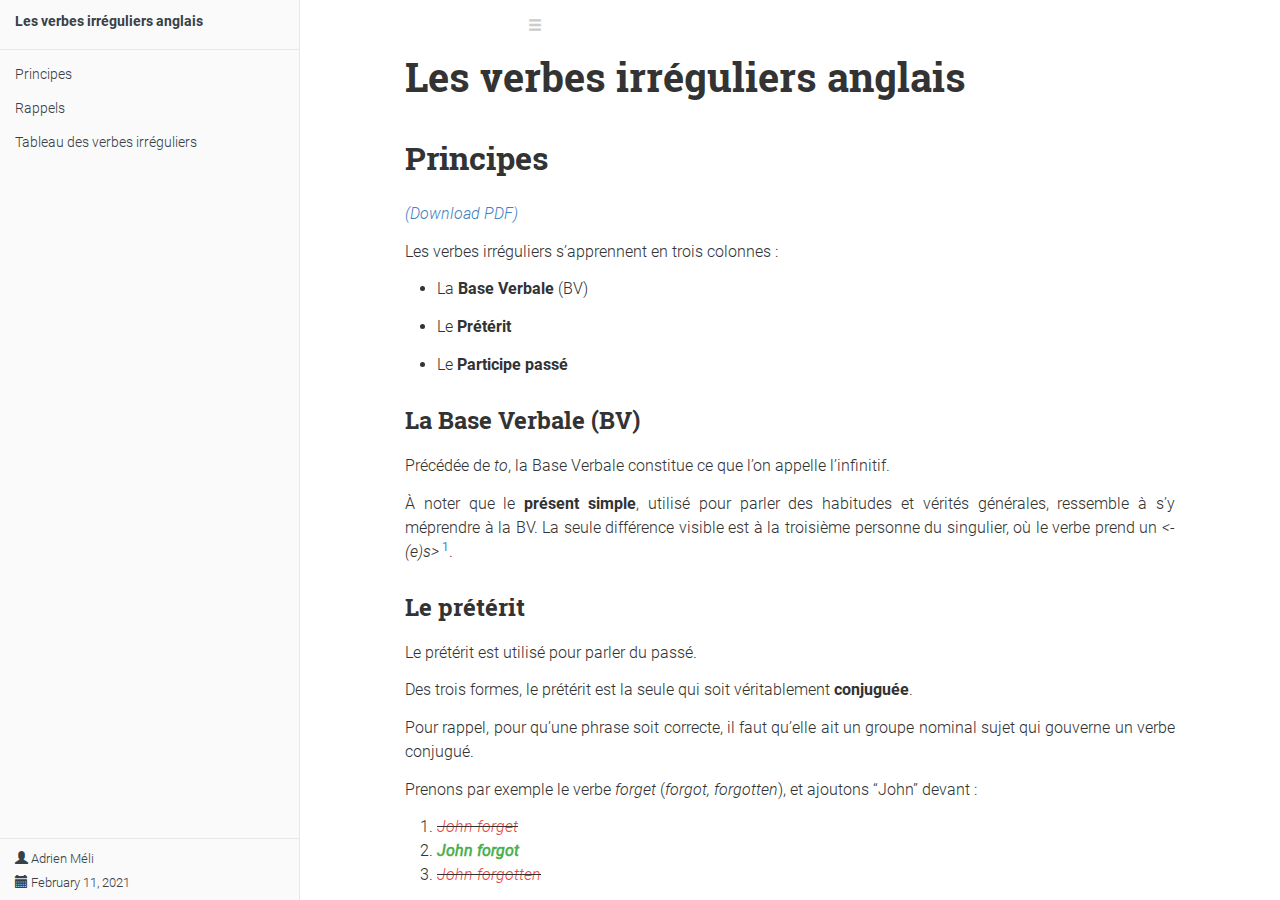
==== index.html @ ade42289 "Automatic back up" ====
<!DOCTYPE html>
<html xmlns="http://www.w3.org/1999/xhtml">
  <head>
    <meta charset="utf-8">
    <meta http-equiv="Content-Type" content="text/html; charset=utf-8" />
    <meta name="generator" content="pandoc" />

        <meta name="author" content="Adrien Méli" />
    
        <meta name="date" content="2021-02-11" />
    
    <title>Les verbes irréguliers anglais</title>

        <script src="[data-uri]"></script>
        <script src="[data-uri]"></script>
        <meta name="viewport" content="width=device-width, initial-scale=1" />
        <link href="data:text/css,html%7Bfont%2Dfamily%3Asans%2Dserif%3B%2Dwebkit%2Dtext%2Dsize%2Dadjust%3A100%25%3B%2Dms%2Dtext%2Dsize%2Dadjust%3A100%25%7Dbody%7Bmargin%3A0%7Darticle%2Caside%2Cdetails%2Cfigcaption%2Cfigure%2Cfooter%2Cheader%2Chgroup%2Cmain%2Cmenu%2Cnav%2Csection%2Csummary%7Bdisplay%3Ablock%7Daudio%2Ccanvas%2Cprogress%2Cvideo%7Bdisplay%3Ainline%2Dblock%3Bvertical%2Dalign%3Abaseline%7Daudio%3Anot%28%5Bcontrols%5D%29%7Bdisplay%3Anone%3Bheight%3A0%7D%5Bhidden%5D%2Ctemplate%7Bdisplay%3Anone%7Da%7Bbackground%2Dcolor%3Atransparent%7Da%3Aactive%2Ca%3Ahover%7Boutline%3A0%7Dabbr%5Btitle%5D%7Bborder%2Dbottom%3A1px%20dotted%7Db%2Cstrong%7Bfont%2Dweight%3A700%7Ddfn%7Bfont%2Dstyle%3Aitalic%7Dh1%7Bmargin%3A%2E67em%200%3Bfont%2Dsize%3A2em%7Dmark%7Bcolor%3A%23000%3Bbackground%3A%23ff0%7Dsmall%7Bfont%2Dsize%3A80%25%7Dsub%2Csup%7Bposition%3Arelative%3Bfont%2Dsize%3A75%25%3Bline%2Dheight%3A0%3Bvertical%2Dalign%3Abaseline%7Dsup%7Btop%3A%2D%2E5em%7Dsub%7Bbottom%3A%2D%2E25em%7Dimg%7Bborder%3A0%7Dsvg%3Anot%28%3Aroot%29%7Boverflow%3Ahidden%7Dfigure%7Bmargin%3A1em%2040px%7Dhr%7Bheight%3A0%3B%2Dwebkit%2Dbox%2Dsizing%3Acontent%2Dbox%3B%2Dmoz%2Dbox%2Dsizing%3Acontent%2Dbox%3Bbox%2Dsizing%3Acontent%2Dbox%7Dpre%7Boverflow%3Aauto%7Dcode%2Ckbd%2Cpre%2Csamp%7Bfont%2Dfamily%3Amonospace%2Cmonospace%3Bfont%2Dsize%3A1em%7Dbutton%2Cinput%2Coptgroup%2Cselect%2Ctextarea%7Bmargin%3A0%3Bfont%3Ainherit%3Bcolor%3Ainherit%7Dbutton%7Boverflow%3Avisible%7Dbutton%2Cselect%7Btext%2Dtransform%3Anone%7Dbutton%2Chtml%20input%5Btype%3Dbutton%5D%2Cinput%5Btype%3Dreset%5D%2Cinput%5Btype%3Dsubmit%5D%7B%2Dwebkit%2Dappearance%3Abutton%3Bcursor%3Apointer%7Dbutton%5Bdisabled%5D%2Chtml%20input%5Bdisabled%5D%7Bcursor%3Adefault%7Dbutton%3A%3A%2Dmoz%2Dfocus%2Dinner%2Cinput%3A%3A%2Dmoz%2Dfocus%2Dinner%7Bpadding%3A0%3Bborder%3A0%7Dinput%7Bline%2Dheight%3Anormal%7Dinput%5Btype%3Dcheckbox%5D%2Cinput%5Btype%3Dradio%5D%7B%2Dwebkit%2Dbox%2Dsizing%3Aborder%2Dbox%3B%2Dmoz%2Dbox%2Dsizing%3Aborder%2Dbox%3Bbox%2Dsizing%3Aborder%2Dbox%3Bpadding%3A0%7Dinput%5Btype%3Dnumber%5D%3A%3A%2Dwebkit%2Dinner%2Dspin%2Dbutton%2Cinput%5Btype%3Dnumber%5D%3A%3A%2Dwebkit%2Douter%2Dspin%2Dbutton%7Bheight%3Aauto%7Dinput%5Btype%3Dsearch%5D%7B%2Dwebkit%2Dbox%2Dsizing%3Acontent%2Dbox%3B%2Dmoz%2Dbox%2Dsizing%3Acontent%2Dbox%3Bbox%2Dsizing%3Acontent%2Dbox%3B%2Dwebkit%2Dappearance%3Atextfield%7Dinput%5Btype%3Dsearch%5D%3A%3A%2Dwebkit%2Dsearch%2Dcancel%2Dbutton%2Cinput%5Btype%3Dsearch%5D%3A%3A%2Dwebkit%2Dsearch%2Ddecoration%7B%2Dwebkit%2Dappearance%3Anone%7Dfieldset%7Bpadding%3A%2E35em%20%2E625em%20%2E75em%3Bmargin%3A0%202px%3Bborder%3A1px%20solid%20silver%7Dlegend%7Bpadding%3A0%3Bborder%3A0%7Dtextarea%7Boverflow%3Aauto%7Doptgroup%7Bfont%2Dweight%3A700%7Dtable%7Bborder%2Dspacing%3A0%3Bborder%2Dcollapse%3Acollapse%7Dtd%2Cth%7Bpadding%3A0%7D%40media%20print%7B%2A%2C%3Aafter%2C%3Abefore%7Bcolor%3A%23000%21important%3Btext%2Dshadow%3Anone%21important%3Bbackground%3A0%200%21important%3B%2Dwebkit%2Dbox%2Dshadow%3Anone%21important%3Bbox%2Dshadow%3Anone%21important%7Da%2Ca%3Avisited%7Btext%2Ddecoration%3Aunderline%7Da%5Bhref%5D%3Aafter%7Bcontent%3A%22%20%28%22%20attr%28href%29%20%22%29%22%7Dabbr%5Btitle%5D%3Aafter%7Bcontent%3A%22%20%28%22%20attr%28title%29%20%22%29%22%7Da%5Bhref%5E%3D%22javascript%3A%22%5D%3Aafter%2Ca%5Bhref%5E%3D%22%23%22%5D%3Aafter%7Bcontent%3A%22%22%7Dblockquote%2Cpre%7Bborder%3A1px%20solid%20%23999%3Bpage%2Dbreak%2Dinside%3Aavoid%7Dthead%7Bdisplay%3Atable%2Dheader%2Dgroup%7Dimg%2Ctr%7Bpage%2Dbreak%2Dinside%3Aavoid%7Dimg%7Bmax%2Dwidth%3A100%25%21important%7Dh2%2Ch3%2Cp%7Borphans%3A3%3Bwidows%3A3%7Dh2%2Ch3%7Bpage%2Dbreak%2Dafter%3Aavoid%7D%2Enavbar%7Bdisplay%3Anone%7D%2Ebtn%3E%2Ecaret%2C%2Edropup%3E%2Ebtn%3E%2Ecaret%7Bborder%2Dtop%2Dcolor%3A%23000%21important%7D%2Elabel%7Bborder%3A1px%20solid%20%23000%7D%2Etable%7Bborder%2Dcollapse%3Acollapse%21important%7D%2Etable%20td%2C%2Etable%20th%7Bbackground%2Dcolor%3A%23fff%21important%7D%2Etable%2Dbordered%20td%2C%2Etable%2Dbordered%20th%7Bborder%3A1px%20solid%20%23ddd%21important%7D%7D%40font%2Dface%7Bfont%2Dfamily%3A%27Glyphicons%20Halflings%27%3Bsrc%3Aurl%28data%3Aapplication%2Fvnd%2Ems%2Dfontobject%3Bbase64%2Cn04AAEFNAAACAAIABAAAAAAABQAAAAAAAAABAJABAAAEAExQAAAAAAAAAAIAAAAAAAAAAAEAAAAAAAAAJxJ%[base64]%2FSEdmjKHUbyow8ATBE40IvWA3vTu8LiABDQ%2BpexwUMcm1SMnNryctQSiI1K5ZnbOlXKmnVV5YvRe6RnNMFNCOs1KNVpn6yZhCJkRtVRNzEufeIq7HgSrcx4S8h%2Fv4vnrrKc6oCNxmSk2uKlZQHBii6iKFoH0746ThvkO1kJHlxjrkxs%2BLWORaDQBEtiYJIR5IB9Bi1UyL4Rmr0BNigNkMzlKQmnofBHviqVzUxwdMb3NdCn69hy%2BpRYVKGVS%2F1tnsqv4LL7wCCPZZAZPT4aCShHjHJVNuXbmMrY5LeQaGnvAkXlVrJgKRAUdFjrWEah9XebPeQMj7KS7DIBAFt8ycgC5PLGUOHSE3ErGZCiViNLL5ZARfywnCoZaKQCu6NuFX42AEeKtKUGnr%2FCm2Cy8tpFhBPMW5Fxi4Qm4TkDWh4IWFDClhU2hRWosUWqcKLlgyXB%2BlSHaWaHiWlBAR8SeSgSPCQxdVQgzUixWKSTrIQEbU94viDctkvX%2BVSjJuUmV8L4CXShI11esnp0pjWNZIyxKHS4wVQ2ime1P4RnhvGw0aDN1OLAXGERsB7buFpFGGBAre4QEQR0HOIO5oYH305G%2BKspT%2FFupEGGafCCwxSe6ZUa%2B073rXHnNdVXE6eWvibUS27XtRzkH838mYLMBmYysZTM0EM3A1fbpCBYFccN1B%2FEnCYu%2FTgCGmr7bMh8GfYL%2BBfcLvB0gRagC09w9elfldaIy%2FhNCBLRgBgtCC7jAF63wLSMAfbfAlEggYU0bUA7ACCJmTDpEmJtI78w4%2FBO7dN7JR7J7ZvbYaUbaILSQsRBiF3HGk5fEg6p9unwLvn98r%2BvnsV%2B372uf1xBLq4qU%2F45fTuqaAP%2BpssmCCCTF0mhEow8ZXZOS8D7Q85JsxZ%2BAzok7B7O%2Ff6J8AzYBySZQB%2FQHYUSA%2BEeQhEWiS6AIQzgcsDiER4MjgMBAWDV4AgQ3g1eBgIdweCQmCjJEMkJ%2BPKRWyFHHmg1Wi%2F6xzUgA0LREoKJChwnQa9B%2B5RQZRB3IlBlkAnxyQNaANwHMowzlYSMCBgnbpzvqpl0iTJNCQidDI9ZrSYNIRBhHtUa5YHMHxyGEik9hDE0AKj72AbTCaxtHPUaKZdAZSnQTyjGqGLsmBStCejApUhg4uBMU6mATujEl%2BKdDPbI6Ag4vLr%2BhjY6lbjBeoLKnZl0UZgRX8gTySOeynZVz1wOq7e1hFGYIq%2BMhrGxDLak0PrwYzSXtcuyhXEhwOYofiW%2BEcI%2Fjw8P6IY6ed%2BetAbuqKp5QIapT77LnAe505lMuqL79a0ut4rWexzFttsOsLDy7zvtQzcq3U1qabe7tB0wHWVXji%2BzDbo8x8HyIRUbXnwUcklFv51fvTymiV%2BMXLSmGH9d9%2BaXpD5X6lao41anWGig7IwIdnoBY2ht%2FpO9mClLo4NdXHAsefqWUKlXJkbqPOFhMoR4aiA1BXqhRNbB2Xwi%2B7u%2FjpAoOpKJ0UX24EsrzMfHXViakCNcKjBxuQX8BO0ZqjJ3xXzf%2B61t2VXOSgJ8xu65QKgtN6FibPmPYsXbJRHHqbgATcSZxBqGiDiU4NNNsYBsKD0MIP%2FOfKnlk%2FLkaid%[base64]%2FgFtuW0wR4cgd%2BZKesSV7QkNE2kw6AV4hoIuC02LGmTomyf8PiO6CZzOTLTPQ%2BHW06H%2Btx%2BbQ8LmDYg1pTFrp2oJXgkZTyeRJZM0C8aE2LpFrNVDuhARsN543%2FFV6klQ6Tv1OoZGXLv0igKrl%2FCmJxRmX7JJbJ998VSIPQRyDBICzl4JJlYHbdql30NvYcOuZ7a10uWRrgoieOdgIm4rlq6vNOQBuqESLbXG5lzdJGHw2m0sDYmODXbYGTfSTGRKpssTO95fothJCjUGQgEL4yKoGAF%2F0SrpUDNn8CBgBcSDQByAeNkCXp4S4Ro2Xh4OeaGRgR66PVOsU8bc6TR5%[base64]%2F1SgRCJ1dk4UdBT7OoyuNgLs0oCd8RnrEIb6QdMxT2QjD4zMrJkfgx5aDMcA4orsTtKCqWb%2FVeyceqa5OGSmB28YwH4rFbkQaLoUN8OQQYnD3w2eXpI4ScQfbCUZiJ4yMOIKLyyTc7BQ4uXUw6Ee6%2FxM%2B4Y67ngNBknxIPwuppgIhFcwJyr6EIj%2BLzNj%2FmfR2vhhRlx0BILZoAYruF0caWQ7YxO66UmeguDREAFHYuC7HJviRgVO6ruJH59h%2FC%2FPkgSle8xNzZJULLWq9JMDTE2fjGE146a1Us6PZDGYle6ldWRqn%2FpdpgHKNGrGIdkRK%2BKPETT9nKT6kLyDI8xd9A1FgWmXWRAIHwZ37WyZHOVyCadJEmMVz0MadMjDrPho%2BEIochkVC2xgGiwwsQ6DMv2P7UXqT4x7CdcYGId2BJQQa85EQKmCmwcRejQ9Bm4oATENFPkxPXILHpMPUyWTI5rjNOsIlmEeMbcOCEqInpXACYQ9DDxmFo9vcmsDblcMtg4tqBerNngkIKaFJmrQAPnq1dEzsMXcwjcHdfdCibcAxxA%2Bq%2Fj9m3LM%2FO7WJka4tSidVCjsvo2lQ%2F2ewyoYyXwAYyr2PlRoR5MpgVmSUIrM3PQxXPbgjBOaDQFIyFMJvx3Pc5RSYj12ySVF9fwFPQu2e2KWVoL9q3Ayv3IzpGHUdvdPdrNUdicjsTQ2ISy7QU3DrEytIjvbzJnAkmANXjAFERA0MUoPF3%2F5KFmW14bBNOhwircYgMqoDpUMcDtCmBE82QM2YtdjVLB4kBuKho%2FbcwQdeboqfQartuU3CsCf%2BcXkgYAqp%2F0Ee3RorAZt0AvvOCSI4JICIlGlsV0bsSid%2FNIEALAAzb6HAgyWHBps6xAOwkJIGcB82CxRQq4sJf3FzA70A%2BTRqcqjEMETCoez3mkPcpnoALs0ugJY8kQwrC%[base64]%2FWDHA60cYFaI%2FPjpzquUqdaYGcIq%2BmLez3WLFFCtNBN2QJcrlcoELgiPku5R5dSlJFaCEqEZle1AQzAKC%2B1SotMcBNyQUFuRHRF6OlimSBgjZeTBCwLyc6A%2BP%2FoFRchXTz5ADknYJHxzrJ5pGuIKRQISU6WyKTBBjD8WozmVYWIsto1AS5rxzKlvJu4E%2FvwOiKxRtCWsDM%2BeTHUrmwrCK5BIfMzGkD%2B0Fk5LzBs0jMYXktNDblB06LMNJ09U8pzSLmo14MS0OMjcdrZ31pyQqxJJpRImlSvfYAK8inkYU52QY2FPEVsjoWewpwhRp5yAuNpkqhdb7ku9Seefl2D0B8SMTFD90xi4CSOwwZy9IKkpMtI3FmFUg3%2FkFutpQGNc3pCR7gvC4sgwbupDu3DyEN%2BW6YGLNM21jpB49irxy9BSlHrVDlnihGKHwPrbVFtc%2Bh1rVQKZduxIyojccZIIcOCmhEnC7UkY68WXKQgLi2JCDQkQWJRQuk60hZp0D3rtCTINSeY9Ej2kIKYfGxwOs4j9qMM7fYZiipzgcf7TamnehqdhsiMiCawXnz4xAbyCkLAx5EGbo3Ax1u3dUIKnTxIaxwQTHehPl3V491H0%2BbC5zgpGz7Io%2BmjdhKlPJ01EeMpM7UsRJMi1nGjmJg35i6bQBAAxjO%2FENJubU2mg3ONySEoWklCwdABETcs7ck3jgiuU9pcKKpbgn%2B3YlzV1FzIkB6pmEDOSSyDfPPlQskznctFji0kpgZjW5RZe6x9kYT4KJcXg0bNiCyif%2BpZACCyRMmYsfiKmN9tSO65F0R2OO6ytlEhY5Sj6uRKfFxw0ijJaAx%2Fk3QgnAFSq27%2F2i4GEBA%2BUvTJKK%2F9eISNvG46Em5RZfjTYLdeD8kdXHyrwId%2FDQZUaMCY4gGbke2C8vfjgV%2FY9kkRQOJIn%2FxM9INZSpiBnqX0Q9GlQPpPKAyO5y%2BW5NMPSRdBCUlmuxl40ZfMCnf2Cp044uI9WLFtCi4YVxKjuRCOBWIb4XbIsGdbo4qtMQnNOQz4XDSui7W%2FN6l54qOynCqD3DpWQ%2BmpD7C40D8BZEWGJX3tlAaZBMj1yjvDYKwCJBa201u6nBKE5UE%2B7QSEhCwrXfbRZylAaAkplhBWX50dumrElePyNMRYUrC99UmcSSNgImhFhDI4BXjMtiqkgizUGCrZ8iwFxU6fQ8GEHCFdLewwxYWxgScAYMdMLmcZR6b7rZl95eQVDGVoUKcRMM1ixXQtXNkBETZkVVPg8LoSrdetHzkuM7DjZRHP02tCxA1fmkXKF3VzfN1pc1cv%2F8lbTIkkYpqKM9VOhp65ktYk%2BQ46myFWBapDfyWUCnsnI00QTBQmuFjMZTcd0V2NQ768Fhpby04k2IzNR1wKabuGJqYWwSly6ocMFGTeeI%2BejsWDYgEvr66QgqdcIbFYDNgsm0x9UHY6SCd5%2B7tpsLpKdvhahIDyYmEJQCqMqtCF6UlrE5GXRmbu%[base64]%2FiOmsLtHSWNUWEGk9hScMPShasUA1AcHOtRZlqMeQ0OzYS9vQvYUjOLrzP07BUAFikcJNMi7gIxEw4pL1G54TcmmmoAQ5s7TGWErJZ2Io4yQ0ljRYhL8H5e62oDtLF8aDpnIvZ5R3GWJyAugdiiJW9hQAVTsnCBHhwu7rkBlBX6r3b7ejEY0k5GGeyKv66v%2B6dg7mcJTrWHbtMywbedYqCQ0FPwoytmSWsL8WTtChZCKKzEF7vP6De4x2BJkkniMgSdWhbeBSLtJZR9CTHetK1xb34AYIJ37OegYIoPVbXgJ%2FqDQK%2BbfCtxQRVKQu77WzOoM6SGL7MaZwCGJVk46aImai9fmam%2BWpHG%2B0BtQPWUgZ7RIAlPq6lkECUhZQ2gqWkMYKcYMYaIc4gYCDFHYa2d1nzp3%2BJ1eCBay8IYZ0wQRKGAqvCuZ%2FUgbQPyllosq%2BXtfKIZOzmeJqRazpmmoP%2F76YfkjzV2NlXTDSBYB04SVlNQsFTbGPk1t%2FI4Jktu0XSgifO2ozFOiwd%2F0SssJDn0dn4xqk4GDTTKX73%2FwQyBLdqgJ%2BWx6AQaba3BA9CKEzjtQYIfAsiYamapq80LAamYjinlKXUkxdpIDk0puXUEYzSalfRibAeDAKpNiqQ0FTwoxuGYzRnisyTotdVTclis1LHRQCy%2FqqL8oUaQzWRxilq5Mi0IJGtMY02cGLD69vGjkj3p6pGePKI8bkBv5evq8SjjyU04vJR2cQXQwSJyoinDsUJHCQ50jrFTT7yRdbdYQMB3MYCb6uBzJ9ewhXYPAIZSXfeEQBZZ3GPN3Nbhh%2FwkvAJLXnQMdi5NYYZ5GHE400GS5rXkOZSQsdZgIbzRnF9ueLnsfQ47wHAsirITnTlkCcuWWIUhJSbpM3wWhXNHvt2xUsKKMpdBSbJnBMcihkoDqAd1Zml%2FR4yrzow1Q2A5G%2Bkzo%2FRhRxQS2lCSDRV8LlYLBOOoo1bF4jwJAwKMK1tWLHlu9i0j4Ig8qVm6wE1DxXwAwQwsaBWUg2pOOol2dHxyt6npwJEdLDDVYyRc2D0HbcbLUJQj8gPevQBUBOUHXPrsAPBERICpnYESeu2OHotpXQxRGlCCtLdIsu23MhZVEoJg8Qumj%2FUMMc34IBqTKLDTp76WzL%2FdMjCxK7MjhiGjeYAC%2Fkj%2FjY%2FRde7hpSM1xChrog6yZ7OWTuD56xBJnGFE%2BpT2ElSyCnJcwVzCjkqeNLfMEJqKW0G7OFIp0G%2B9mh50I9o8k1tpCY0xYqFNIALgIfc2me4n1bmJnRZ89oepgLPT0NTMLNZsvSCZAc3TXaNB07vail36%2FdBySis4m9%2FDR8izaLJW6bWCkVgm5T%2Bius3ZXq4xI%2BGnbveLbdRwF2mNtsrE0JjYc1AXknCOrLSu7Te%2Fr4dPYMCl5qtiHNTn%2BTPbh1jCBHH%2BdMJNhwNgs3nT%2BOhQoQ0vYif56BMG6WowAcHR3DjQolxLzyVekHj00PBAaW7IIAF1EF%2BuRIWyXjQMAs2chdpaKPNaB%2BkSezYt0%2BCA04sOg5vx8Fr7Ofa9sUv87h7SLAUFSzbetCCZ9pmyLt6l6%2FTzoA1%2FZBG9bIUVHLAbi%2FkdBFgYGyGwRQGBpkqCEg2ah9UD6EedEcEL3j4y0BQQCiExEnocA3SZboh%2Bepgd3YsOkHskZwPuQ5OoyA0fTA5AXrHcUOQF%2BzkJHIA7PwCDk1gGVmGUZSSoPhNf%2BTklauz98QofOlCIQ%2FtCD4dosHYPqtPCXB3agggQQIqQJsSkB%2Bqn0rkQ1toJjON%2FOtCIB9RYv3PqRA4C4U68ZMlZn6BdgEvi2ziU%2BTQ6NIw3ej%2BAtDwMGEZk7e2IjxUWKdAxyaw9OCwSmeADTPPleyk6UhGDNXQb%2B%2BW6Uk4q6F7%2Frg6WVTo82IoCxSIsFDrav4EPHphD3u4hR53WKVvYZUwNCCeM4PMBWzK%2BEfIthZOkuAwPo5C5jgoZgn6dUdvx5rIDmd58cXXdKNfw3l%2BwM2UjgrDJeQHhbD7HW2QDoZMCujgIUkk5Fg8VCsdyjOtnGRx8wgKRPZN5dR0zPUyfGZFVihbFRniXZFOZGKPnEQzU3AnD1KfR6weHW2XS6KbPJxUkOTZsAB9vTVp3Le1F8q5l%2BDMcLiIq78jxAImD2pGFw0VHfRatScGlK6SMu8leTmhUSMy8Uhdd6xBiH3Gdman4tjQGLboJfqz6fL2WKHTmrfsKZRYX6BTDjDldKMosaSTLdQS7oDisJNqAUhw1PfTlnacCO8vl8706Km1FROgLDmudzxg%2BEWTiArtHgLsRrAXYWdB0NmToNCJdKm0KWycZQqb%2BMw76Qy29iQ5up%2FX7oyw8QZ75kP5F6iJAJz6KCmqxz8fEa%2FxnsMYcIO%2FvEkGRuMckhr4rIeLrKaXnmIzlNLxbFspOphkcnJdnz%2FChp%2FVlpj2P7jJQmQRwGnltkTV5dbF9fE3%2FfxoSqTROgq9wFUlbuYzYcasE0ouzBo%2BdDCDzxKAfhbAZYxQiHrLzV2iVexnDX%2FQnT1fsT%2Fxuhu1ui5qIytgbGmRoQkeQooO8eJNNZsf0iALur8QxZFH0nCMnjerYQqG1pIfjyVZWxhVRznmmfLG00BcBWJE6hzQWRyFknuJnXuk8A5FRDCulwrWASSNoBtR%2BCtGdkPwYN2o7DOw%2FVGlCZPusRBFXODQdUM5zeHDIVuAJBLqbO%2Ff9Qua%2BpDqEPk230Sob9lEZ8BHiCorjVghuI0lI4JDgHGRDD%2FprQ84B1pVGkIpVUAHCG%2Biz3Bn3qm2AVrYcYWhock4jso5%2BJ7HfHVj4WMIQdGctq3psBCVVzupQOEioBGA2Bk%2BUILT7%2BVoX5mdxxA5fS42gISQVi%2FHTzrgMxu0fY6hE1ocUwwbsbWcezrY2n6S8%2F6cxXkOH4prpmPuFoikTzY7T85C4T2XYlbxLglSv2uLCgFv8Quk%2FwdesUdWPeHYIH0R729JIisN9Apdd4eB10aqwXrPt%2BSu9mA8k8n1sjMwnfsfF2j3jMUzXepSHmZ%2FBfqXvzgUNQQWOXO8YEuFBh4QTYCkOAPxywpYu1VxiDyJmKVcmJPGWk%2Fgc3Pov02StyYDahwmzw3E1gYC9wkupyWfDqDSUMpCTH5e5N8B%2F%2FlHiMuIkTNw4USHrJU67bjXGqNav6PBuQSoqTxc8avHoGmvqNtXzIaoyMIQIiiUHIM64cXieouplhNYln7qgc4wBVAYR104kO%2BCvKqsg4yIUlFNThVUAKZxZt1XA34h3TCUUiXVkZ0w8Hh2R0Z5L0b4LZvPd%2Fp1gi%2F07h8qfwHrByuSxglc9cI4QIg2oqvC%2Fqm0i7tjPLTgDhoWTAKDO2ONW5oe%2B%2FeKB9vZB8K6C25yCZ9RFVMnb6NRdRjyVK57CHHSkJBfnM2%2Fj4ODUwRkqrtBBCrDsDpt8jhZdXoy%2F1BCqw3sSGhgGGy0a5Jw6BP%2FTExoCmNFYjZl248A0osgPyGEmRA%2BfAsqPVaNAfytu0vuQJ7rk3J4kTDTR2AlCHJ5cls26opZM4w3jMULh2YXKpcqGBtuleAlOZnaZGbD6DHzMd6i2oFeJ8z9XYmalg1Szd%2FocZDc1C7Y6vcALJz2lYnTXiWEr2wawtoR4g3jvWUU2Ngjd1cewtFzEvM1NiHZPeLlIXFbBPawxNgMwwAlyNSuGF3zizVeOoC9bag1qRAQKQE%2FEZBWC2J8mnXAN2aTBboZ7HewnObE8CwROudZHmUM5oZ%2FUgd%2FJZQK8lvAm43uDRAbyW8gZ%2BZGq0EVerVGUKUSm%2FIdn8AQHdR4m7bue88WBwft9mSCeMOt1ncBwziOmJYI2ZR7ewNMPiCugmSsE4EyQ%2BQATJG6qORMGd4snEzc6B4shPIo4G1T7PgSm8PY5eUkPdF8JZ0VBtadbHXoJgnEhZQaODPj2gpODKJY5Yp4DOsLBFxWbvXN755KWylJm%2BoOd4zEL9Hpubuy2gyyfxh8oEfFutnYWdfB8PdESLWYvSqbElP9qo3u6KTmkhoacDauMNNjj0oy40DFV7Ql0aZj77xfGl7TJNHnIwgqOkenruYYNo6h724%2BzUQ7%2BvkCpZB%2BpGA562hYQiDxHVWOq0oDQl%2FQsoiY%2BcuI7iWq%2FZIBtHcXJ7kks%2Bh2fCNUPA82BzjnqktNts%2BRLdk1VSu%2BtqEn7QZCCsvEqk6FkfiOYkrsw092J8jsfIuEKypNjLxrKA9kiA19mxBD2suxQKCzwXGws7kEJvlhUiV9tArLIdZW0IORcxEzdzKmjtFhsjKy%2F44XYXdI5noQoRcvjZ1RMPACRqYg2V1%2BOwOepcOknRLLFdYgTkT5UApt%2FJhLM3jeFYprZV%2BZow2g8fP%2BU68hkKFWJj2yBbKqsrp25xkZX1DAjUw52IMYWaOhab8Kp05VrdNftqwRrymWF4OQSjbdfzmRZirK8FMJELEgER2PHjEAN9pGfLhCUiTJFbd5LBkOBMaxLr%2FA1SY9dXFz4RjzoU9ExfJCmx%2FI9FKEGT3n2cmzl2X42L3Jh%2BAbQq6sA%2BSs1kitoa4TAYgKHaoybHUDJ51oETdeI%2F9ThSmjWGkyLi5QAGWhL0BG1UsTyRGRJOldKBrYJeB8ljLJHfATWTEQBXBDnQexOHTB%2BUn44zExFE4vLytcu5NwpWrUxO%2F0ZICUGM7hGABXym0V6ZvDST0E370St9MIWQOTWngeoQHUTdCJUP04spMBMS8LSker9cReVQkULFDIZDFPrhTzBl6sed9wcZQTbL%2BBDqMyaN3RJPh%2Fanbx%2BIv%2BqgQdAa3M9Z5JmvYlh4qop%2BHo1F1W5gbOE9YKLgAnWytXElU4G8GtW47lhgFE6gaSs%2Bgs37sFvi0PPVvA5dnCBgILTwoKd%2F%2BDoL9F6inlM7H4rOTzD79KJgKlZO%2FZgt22UsKhrAaXU5ZcLrAglTVKJEmNJvORGN1vqrcfSMizfpsgbIe9zno%2BgBoKVXgIL%2FVI8dB1O5o%2FR3Suez%2FgD7M781ShjKpIIORM%2FnxG%2BjjhhgPwsn2IoXsPGPqYHXA63zJ07M2GPEykQwJBYLK808qYxuIew4frk52nhCsnCYmXiR6CuapvE1IwRB4%2FQftDbEn%2BAucIr1oxrLabRj9q4ae0%2BfXkHnteAJwXRbVkR0mctVSwEbqhJiMSZUp9DNbEDMmjX22m3ABpkrPQQTP3S1sib5pD2VRKRd%2BeNAjLYyT0hGrdjWJZy24OYXRoWQAIhGBZRxuBFMjjZQhpgrWo8SiFYbojcHO8V5DyscJpLTHyx9Fimassyo5U6WNtquUMYgccaHY5amgR3PQzq3ToNM5ABnoB9kuxsebqmYZm0R9qxJbFXCQ1UPyFIbxoUraTJFDpCk0Wk9GaYJKz%2F6oHwEP0Q14lMtlddQsOAU9zlYdMVHiT7RQP3XCmWYDcHCGbVRHGnHuwzScA0BaSBOGkz3lM8CArjrBsyEoV6Ys4qgDK3ykQQPZ3hCRGNXQTNNXbEb6tDiTDLKOyMzRhCFT%2BmAUmiYbV3YQVqFVp9dorv%2BTsLeCykS2b5yyu8AV7IS9cxcL8z4Kfwp%2BxJyYLv1OsxQCZwTB4a8BZ%2F5EdxTBJthApqyfd9u3ifr%2FWILTqq5VqgwMT9SOxbSGWLQJUUWCVi4k9tho9nEsbUh7U6NUsLmkYFXOhZ0kmamaJLRNJzSj%2Fqn4Mso6zb6iLLBXoaZ6AqeWCjHQm2lztnejYYM2eubnpBdKVLORZhudH3JF1waBJKA9%2BW8EhMj3Kzf0L4vi4k6RoHh3Z5YgmSZmk6ns4fjScjAoL8GoOECgqgYEBYUGFVO4FUv4%2FYtowhEmTs0vrvlD%2FCrisnoBNDAcUi%2FteY7OctFlmARQzjOItrrlKuPO6E2Ox93L4O%2F4DcgV%2FdZ7qR3VBwVQxP1GCieA4RIpweYJ5FoYrHxqRBdJjnqbsikA2Ictbb8vE1GYIo9dacK0REgDX4smy6GAkxlH1yCGGsk%2BtgiDhNKuKu3yNrMdxafmKTF632F8Vx4BNK57GvlFisrkjN9WDAtjsWA0ENT2e2nETUb%2Fn7qwhvGnrHuf5bX6Vh%2Fn3xffU3PeHdR%2BFA92i6ufT3AlyAREoNDh6chiMWTvjKjHDeRhOa9YkOQRq1vQXEMppAQVwHCuIcV2g5rBn6GmZZpTR7vnSD6ZmhdSl176gqKTXu5E%2BYbfL0adwNtHP7dT7t7b46DVZIkzaRJOM%2BS6KcrzYVg%2BT3wSRFRQashjfU18NutrKa%2F7PXbtuJvpIjbgPeqd%2BpjmRw6YKpnANFSQcpzTZgpSNJ6J7uiagAbir%2F8tNXJ%2FOsOnRh6iuIexxrmkIneAgz8QoLmiaJ8sLQrELVK2yn3wOHp57BAZJhDZjTBzyoRAuuZ4eoxHruY1pSb7qq79cIeAdOwin4GdgMeIMHeG%2BFZWYaiUQQyC5b50zKjYw97dFjAeY2I4Bnl105Iku1y0lMA1ZHolLx19uZnRdILcXKlZGQx%2FGdEqSsMRU1BIrFqRcV1qQOOHyxOLXEGcbRtAEsuAC2V4K3p5mFJ22IDWaEkk9ttf5Izb2LkD1MnrSwztXmmD%2FQi%2FEmVEFBfiKGmftsPwVaIoZanlKndMZsIBOskFYpDOq3QUs9aSbAAtL5Dbokus2G4%2FasthNMK5UQKCOhU97oaOYNGsTah%2BjfCKsZnTRn5TbhFX8ghg8CBYt%2FBjeYYYUrtUZ5jVij%2Fop7V5SsbA4mYTOwZ46hqdpbB6Qvq3AS2HHNkC15pTDIcDNGsMPXaBidXYPHc6PJAkRh29Vx8KcgX46LoUQBhRM%2B3SW6Opll%2FwgxxsPgKJKzr5QCmwkUxNbeg6Wj34SUnEzOemSuvS2OetRCO8Tyy%2BQbSKVJcqkia%2BGvDefFwMOmgnD7h81TUtMn%2BmRpyJJ349HhAnoWFTejhpYTL9G8N2nVg1qkXBeoS9Nw2fB27t7trm7d%2FQK7Cr4uoCeOQ7%2F8JfKT77KiDzLImESHw%2F0wf73QeHu74hxv7uihi4fTX%2BXEwAyQG3264dwv17aJ5N335Vt9sdrAXhPOAv8JFvzqyYXwfx8WYJaef1gMl98JRFyl5Mv5Uo%2FoVH5ww5OzLFsiTPDns7fS6EURSSWd%2F92BxMYQ8sBaH%2Bj%2BwthQPdVgDGpTfi%2BJQIWMD8xKqULliRH01rTeyF8x8q%2FGBEEEBrAJMPf25UQwi0b8tmqRXY7kIvNkzrkvRWLnxoGYEJsz8u4oOyMp8cHyaybb1HdMCaLApUE%2B%2F7xLIZGP6H9xuSEXp1zLIdjk5nBaMuV%2FyTDRRP8Y2ww5RO6d2D94o%2B6ucWIqUAvgHIHXhZsmDhjVLczmZ3ca0Cb3PpKwt2UtHVQ0BgFJsqqTsnzZPlKahRUkEu4qmkJt%2Bkqdae76ViWe3STan69yaF9%2BfESD2lcQshLHWVu4ovItXxO69bqC5p1nZLvI8NdQB9s9UNaJGlQ5mG947ipdDA0eTIw%2FA1zEdjWquIsQXXGIVEH0thC5M%2BW9pZe7IhAVnPJkYCCXN5a32HjN6nsvokEqRS44tGIs7s2LVTvcrHAF%2BRVmI8L4HUYk4x%2B67AxSMJKqCg8zrGOgvK9kNMdDrNiUtSWuHFpC8%2Fp5qIQrEo%2FH%2B1l%2F0cAwQ2nKmpWxKcMIuHY44Y6DlkpO48tRuUGBWT0FyHwSKO72Ud%2BtJUfdaZ4CWNijzZtlRa8%2BCkmO%2FEwHYfPZFU%2FhzjFWH7vnzHRMo%2BaF9u8qHSAiEkA2HjoNQPEwHsDKOt6hOoK3Ce%2F%2B%2F9boMWDa44I6FrQhdgS7OnNaSzwxWKZMcyHi6LN4WC6sSj0qm2PSOGBTvDs%2FGWJS6SwEN%2FULwpb4LQo9fYjUfSXRwZkynUazlSpvX9e%2BG2zor8l%2BYaMxSEomDdLHGcD6YVQPegTaA74H8%2BV4WvJkFUrjMLGLlvSZQWvi8%2FQA7yzQ8GPno%2F%2F5SJHRP%2FOqKObPCo81s%2F%2B6WgLqykYpGAgQZhVDEBPXWgU%2FWzFZjKUhSFInufPRiMAUULC6T11yL45ZrRoB4DzOyJShKXaAJIBS9wzLYIoCEcJKQW8GVCx4fihqJ6mshBUXSw3wWVj3grrHQlGNGhIDNNzsxQ3M%2BGWn6ASobIWC%2BLbYOC6UpahVO13Zs2zOzZC8z7FmA05JhUGyBsF4tsG0drcggIFzgg%2Fkpf3%2BCnAXKiMgIE8Jk%2FMhpkc8DUJEUzDSnWlQFme3d0sHZDrg7LavtsEX3cHwjCYA17pMTfx8Ajw9hHscN67hyo%2BRJQ4458RmPywXykkVcW688oVUrQhahpPRvTWPnuI0B%2BSkQu7dCyvLRyFYlC1LG1gRCIvn3rwQeINzZQC2KXq31FaR9UmVV2QeGVqBHjmE%2BVMd3b1fhCynD0pQNhCG6%2FWCDbKPyE7NRQzL3BzQAJ0g09aUzcQA6mUp9iZFK6Sbp%2FYbHjo%2B%2B7%2FWj8S4YNa%2BZdqAw1hDrKWFXv9%2BzaXpf8ZTDSbiqsxnwN%2FCzK5tPkOr4tRh2kY3Bn9JtalbIOI4b3F7F1vPQMfoDcdxMS8CW9m%2FNCW%2FHILTUVWQIPiD0j1A6bo8vsv6P1hCESl2abrSJWDrq5sSzUpwoxaCU9FtJyYH4QFMxDBpkkBR6kn0LMPO%2B5EJ7Z6bCiRoPedRZ%2FP0SSdii7ZnPAtVwwHUidcdyspwncz5uq6vvm4IEDbJVLUFCn%2FLvIHfooUBTkFO130FC7CmmcrKdgDJcid9mvVzsDSibOoXtIf9k6ABle3PmIxejodc4aob0QKS432srrCMndbfD454q52V01G4q913mC5HOsTzWF4h2No1av1VbcUgWAqyoZl%2B11PoFYnNv2HwAODeNRkHj%2B8SF1fcvVBu6MrehHAZK1Gm69ICcTKizykHgGFx7QdowTVAsYEF2tVc0Z6wLryz2FI1sc5By2znJAAmINndoJiB4sfPdPrTC8RnkW7KRCwxC6YvXg5ahMlQuMpoCSXjOlBy0Kij%2BbsCYPbGp8BdCBiLmLSAkEQRaieWo1SYvZIKJGj9Ur%2FeWHjiB7SOVdqMAVmpBvfRiebsFjger7DC%2B8kRFGtNrTrnnGD2GAJb8rQCWkUPYHhwXsjNBSkE6lGWUj5QNhK0DMNM2l%2BkXRZ0KLZaGsFSIdQz%2FHXDxf3%2FTE30%2BDgBKWGWdxElyLccJfEpjsnszECNoDGZpdwdRgCixeg9L4EPhH%2BRptvRMVRaahu4cySjS3P5wxAUCPkmn%2BrhyASpmiTaiDeggaIxYBmtLZDDhiWIJaBgzfCsAGUF1Q1SFZYyXDt9skCaxJsxK2Ms65dmdp5WAZyxik%2FzbrTQk5KmgxCg%2Ff45L0jywebOWUYFJQAJia7XzCV0x89rpp%2Ff3AVWhSPyTanqmik2SkD8A3Ml4NhIGLAjBXtPShwKYfi2eXtrDuKLk4QlSyTw1ftXgwqA2jUuopDl%2B5tfUWZNwBpEPXghzbBggYCw%2Fdhy0ntds2yeHCDKkF%2FYxQjNIL%2FF%2F37jLPHCKBO9ibwYCmuxImIo0ijV2Wbg3kSN2psoe8IsABv3RNFaF9uMyCtCYtqcD%2BqNOhwMlfARQUdJ2tUX%2BMNJqOwIciWalZsmEjt07tfa8ma4cji9sqz%2BQ9hWfmMoKEbIHPOQORbhQRHIsrTYlnVTNvcq1imqmmPDdVDkJgRcTgB8Sb6epCQVmFZe%2BjGDiNJQLWnfx%2BdrTKYjm0G8yH0ZAGMWzEJhUEQ4Maimgf%2Fbkvo8PLVBsZl152y5S8%2BHRDfZIMCbYZ1WDp4yrdchOJw8k6R%2B%2F2pHmydK4NIK2PHdFPHtoLmHxRDwLFb7eB%2BM4zNZcB9NrAgjVyzLM7xyYSY13ykWfIEEd2n5%2FiYp3ZdrCf7fL%2Ben%2BsIJu2W7E30MrAgZBD1rAAbZHPgeAMtKCg3NpSpYQUDWJu9bT3V7tOKv%2BNRiJc8JAKqqgCA%2FPNRBR7ChpiEulyQApMK1AyqcWnpSOmYh6yLiWkGJ2mklCSPIqN7UypWj3dGi5MvsHQ87MrB4VFgypJaFriaHivwcHIpmyi5LhNqtem4q0n8awM19Qk8BOS0EsqGscuuydYsIGsbT5GHnERUiMpKJl4ON7qjB4fEqlGN%2FhCky89232UQCiaeWpDYCJINXjT6xl4Gc7DxRCtgV0i1ma4RgWLsNtnEBRQFqZggCLiuyEydmFd7WlogpkCw5G1x4ft2psm3KAREwVwr1Gzl6RT7FDAqpVal34ewVm3VH4qn5mjGj%2BbYL1NgfLNeXDwtmYSpwzbruDKpTjOdgiIHDVQSb5%2FzBgSMbHLkxWWgghIh9QTFSDILixVwg0Eg1puooBiHAt7DzwJ7m8i8%2Fi%2BjHvKf0QDnnHVkVTIqMvIQImOrzCJwhSR7qYB5gSwL6aWL9hERHCZc4G2%2BJrpgHNB8eCCmcIWIQ6rSdyPCyftXkDlErUkHafHRlkOIjxGbAktz75bnh50dU7YHk%2BMz7wwstg6RFZb%2BTZuSOx1qqP5C66c0mptQmzIC2dlpte7vZrauAMm%2F7RfBYkGtXWGiaWTtwvAQiq2oD4YixPLXE2khB2FRaNRDTk%2B9sZ6K74Ia9VntCpN4BhJGJMT4Z5c5FhSepRCRWmBXqx%2BwhVZC4me4saDs2iNqXMuCl6iAZflH8fscC1sTsy4PHeC%2BXYuqMBMUun5YezKbRKmEPwuK%2BCLzijPEQgfhahQswBBLfg%[base64]%2BRCMlDDbElcjaROLDoualmUIQ88Kekk3iM4OQrADcxi3rJguS4MOIBIgKgXrjd1WkbCdqxJk%2F4efRIFsavZA7KvvJQqp3Iid5Z0NFc5aiMRzGN3vrpBzaMy4JYde3wr96PjN90AYOIbyp6T4zj8LoE66OGcX1Ef4Z3KoWLAUF4BTg7ug%2FAbkG5UNQXAMkQezujSHeir2uTThgd3gpyzDrbnEdDRH2W7U6PeRvBX1ZFMP5RM%2BZu6UUZZD8hDPHldVWntTCNk7To8IeOW9yn2wx0gmurwqC60AOde4r3ETi5pVMSDK8wxhoGAoEX9NLWHIR33VbrbMveii2jAJlrxwytTHbWNu8Y4N8vCCyZjAX%2FpcsfwXbLze2%2BD%2Bu33OGBoJyAAL3jn3RuEcdp5If8O%2Ba4NKWvxOTyDltG0IWoHhwVGe7dKkCWFT%2B%2Btm%2BhaBCikRUUMrMhYKZJKYoVuv%2FbsJzO8DwfVIInQq3g3BYypiz8baogH3r3GwqCwFtZnz4xMjAVOYnyOi5HWbFA8n0qz1OjSpHWFzpQOpvkNETZBGpxN8ybhtqV%2FDMUxd9uFZmBfKXMCn%2FSqkWJyKPnT6lq%2B4zBZni6fYRByJn6OK%2BOgPBGRAJluwGSk4wxjOOzyce%2FPKODwRlsgrVkdcsEiYrqYdXo0Er2GXi2GQZd0tNJT6c9pK1EEJG1zgDJBoTVuCXGAU8BKTvCO%2FcEQ1Wjk3Zzuy90JX4m3O5IlxVFhYkSUwuQB2up7jhvkm%2BbddRQu5F9s0XftGEJ9JSuSk%2BZachCbdU45fEqbugzTIUokwoAKvpUQF%2FCvLbWW5BNQFqFkJg2f30E%2F48StNe5QwBg8zz3YAJ82FZoXBxXSv4QDooDo79NixyglO9AembuBcx5Re3CwOKTHebOPhkmFC7wNaWtoBhFuV4AkEuJ0J%2B1pT0tLkvFVZaNzfhs%2FKd3%2BA9YsImlO4XK4vpCo%2FelHQi%2F9gkFg07xxnuXLt21unCIpDV%2BbbRxb7FC6nWYTsMFF8%2B1LUg4JFjVt3vqbuhHmDKbgQ4e%2BRGizRiO8ky05LQGMdL2IKLSNar0kNG7lHJMaXr5mLdG3nykgj6vB%2FKVijd1ARWkFEf3yiUw1v%2FWaQivVUpIDdSNrrKbjO5NPnxz6qTTGgYg03HgPhDrCFyYZTi3XQw3HXCva39mpLNFtz8AiEhxAJHpWX13gCTAwgm9YTvMeiqetdNQv6IU0hH0G%2BZManTqDLPjyrOse7WiiwOJCG%[base64]%2F6gQKuihPtiUtlCQVPohUgzfezTg8o1b3n9pNZeco1QucaoXe40Fa5JYhqdTspFmxGtW9h5ezLFZs3j%2FN46f%2BS2rjYNC2JySXrnSAFhvAkz9a5L3pza8eYKHNoPrvBRESpxYPJdKVUxBE39nJ1chrAFpy4MMkf0qKgYALctGg1DQI1kIymyeS2AJNT4X240d3IFQb%2F0jQbaHJ2YRK8A%2Bls6WMhWmpCXYG5jqapGs5%2FeOJErxi2%2F2KWVHiPellTgh%2FfNl%2F2KYPKb7DUcAg%2BmCOPQFCiU9Mq%2FWLcU1xxC8aLePFZZlE%2BPCLzf7ey46INWRw2kcXySR9FDgByXzfxiNKwDFbUSMMhALPFSedyjEVM5442GZ4hTrsAEvZxIieSHGSgkwFh%2FnFNdrrFD4tBH4Il7fW6ur4J8Xaz7RW9jgtuPEXQsYk7gcMs2neu3zJwTyUerHKSh1iTBkj2YJh1SSOZL5pLuQbFFAvyO4k1Hxg2h99MTC6cTUkbONQIAnEfGsGkNFWRbuRyyaEZInM5pij73EA9rPIUfU4XoqQpHT9THZkW%2BoKFLvpyvTBMM69tN1Ydwv1LIEhHsC%2BueVG%2Bw%2BkyCPsvV3erRikcscHjZCkccx6VrBkBRusTDDd8847GA7p2Ucy0y0HdSRN6YIBciYa4vuXcAZbQAuSEmzw%2BH%2FAuOx%2BaH%2BtBL88H57D0MsqyiZxhOEQkF%2F8DR1d2hSPMj%2FsNOa5rxcUnBgH8ictv2J%2Bcb4BA4v3MCShdZ2vtK30vAwkobnEWh7rsSyhmos3WC93Gn9C4nnAd%2FPjMMtQfyDNZsOPd6XcAsnBE%2FmRHtHEyJMzJfZFLE9OvQa0i9kUmToJ0ZxknTgdl%2FXPV8xoh0K7wNHHsnBdvFH3sv52lU7UFteseLG%2FVanIvcwycVA7%2BBE1Ulyb20BvwUWZcMTKhaCcmY3ROpvonVMV4N7yBXTL7IDtHzQ4CCcqF66LjF3xUqgErKzolLyCG6Kb7irP%2FMVTCCwGRxfrPGpMMGvPLgJ881PHMNMIO09T5ig7AzZTX%2F5PLlwnJLDAPfuHynSGhV4tPqR3gJ4kg4c06c%2FF1AcjGytKm2Yb5jwMotF7vro4YDLWlnMIpmPg36NgAZsGA0W1spfLSue4xxat0Gdwd0lqDBOgIaMANykwwDKejt5YaNtJYIkrSgu0KjIg0pznY0SCd1qlC6R19g97UrWDoYJGlrvCE05J%2F5wkjpkre727p5PTRX5FGrSBIfJqhJE%2FIS876PaHFkx9pGTH3oaY3jJRvLX9Iy3Edoar7cFvJqyUlOhAEiOSAyYgVEGkzHdug%2BoRHIEOXAExMiTSKU9A6nmRC8mp8iYhwWdP2U%[base64]%2FBQQp1sWlNolpIu4ekxUTBV7NmxOFKEBmmN%2BnA7pvF78%2FRII5ZHA09OAiE%2F66MF6HQ%2BqVEJCHxwymukkNvzqHEh52dULPbVasfQMgTDyBZzx4007YiKdBuUauQOt27Gmy8ISclPmEUCIcuLbkb1mzQSqIa3iE0PJh7UMYQbkpe%2BhXjTJKdldyt2mVPwywoODGJtBV1lJTgMsuSQBlDMwhEKIfrvsxGQjHPCEfNfMAY2oxvyKcKPUbQySkKG6tj9AQyEW3Q5rpaDJ5Sns9ScLKeizPRbvWYAw4bXkrZdmB7CQopCH8NAmqbuciZChHN8lVGaDbCnmddnqO1PQ4ieMYfcSiBE5zzMz%2BJV%2F4eyzrzTEShvqSGzgWimkNxLvUj86iAwcZuIkqdB0VaIB7wncLRmzHkiUQpPBIXbDDLHBlq7vp9xwuC9AiNkIptAYlG7Biyuk8ILdynuUM1cHWJgeB%2BK3wBP%2FineogxkvBNNQ4AkW0hvpBOQGFfeptF2YTR75MexYDUy7Q%2F9uocGsx41O4IZhViw%2F2FvAEuGO5g2kyXBUijAggWM08bRhXg5ijgMwDJy40QeY%2FcQpUDZiIzmvskQpO5G1zyGZA8WByjIQU4jRoFJt56behxtHUUE%2Fom7Rj2psYXGmq3llVOCgGYKNMo4pzwntITtapDqjvQtqpjaJwjHmDzSVGLxMt12gEXAdLi%2FcaHSM3FPRGRf7dB7YC%2BcD2ho6oL2zGDCkjlf%2FDFoQVl8GS%2F56wur3rdV6ggtzZW60MRB3g%2BU1W8o8cvqIpMkctiGVMzXUFI7FacFLrgtdz4mTEr4aRAaQ2AFQaNeG7GX0yOJgMRYFziXdJf24kg%2FgBQIZMG%2FYcPEllRTVNoDYR6oSJ8wQNLuihfw81UpiKPm714bZX1KYjcXJdfclCUOOpvTxr9AAJevTY4HK%2FG7F3mUc3GOAKqh60zM0v34v%2BELyhJZqhkaMA8UMMOU90f8RKEJFj7EqepBVwsRiLbwMo1J2zrE2UYJnsgIAscDmjPjnzI8a719Wxp757wqmSJBjXowhc46QN4RwKIxqEE6E5218OeK7RfcpGjWG1jD7qND%2B%2FGTk6M56Ig4yMsU6LUW1EWE%2BfIYycVV1thldSlbP6ltdC01y3KUfkobkt2q01YYMmxpKRvh1Z48uNKzP%2FIoRIZ%2FF6buOymSnW8gICitpJjKWBscSb9JJKaWkvEkqinAJ2kowKoqkqZftRqfRQlLtKoqvTRDi2vg%2FRrPD%2Fd3a09J8JhGZlEkOM6znTsoMCsuvTmywxTCDhw5dd0GJOHCMPbsj3QLkTE3MInsZsimDQ3HkvthT7U9VA4s6G07sID0FW4SHJmRGwCl%2BMu4xf0ezqeXD2PtPDnwMPo86sbwDV%2B9PWcgFcARUVYm3hrFQrHcgMElFGbSM2A1zUYA3baWfheJp2AINmTJLuoyYD%2FOwA4a6V0ChBN97E8YtDBerUECv0u0TlxR5yhJCXvJxgyM73Bb6pyq0jTFJDZ4p1Am1SA6sh8nADd1hAcGBMfq4d%2FUfwnmBqe0Jun1n1LzrgKuZMAnxA3NtCN7Klf4BH%2B14B7ibBmgt0TGUafVzI4uKlpF7v8NmgNjg90D6QE3tbx8AjSAC%2BOA1YJvclyPKgT27QpIEgVYpbPYGBsnyCNrGz9XUsCHkW1QAHgL2STZk12QGqmvAB0NFteERkvBIH7INDsNW9KKaAYyDMdBEMzJiWaJHZALqDxQDWRntumSDPcplyFiI1oDpT8wbwe01AHhW6%2BvAUUBoGhY3CT2tgwehdPqU%2F4Q7ZLYvhRl%2FogOvR9O2%2BwkkPKW5vCTjD2fHRYXONCoIl4Jh1bZY0ZE1O94mMGn%2FdFSWBWzQ%2FVYk%2BGezi46RgiDv3EshoTmMSlioUK6MQEN8qeyK6FRninyX8ZPeUWjjbMJChn0n%2FyJvrq5bh5UcCAcBYSafTFg7p0jDgrXo2QWLb3WpSOET%2FHh4oSadBTvyDo10IufLzxiMLAnbZ1vcUmj3w7BQuIXjEZXifwukVxrGa9j%2BDXfpi12m1RbzYLg9J2wFergEwOxFyD0%2FJstNK06ZN2XdZSGWxcJODpQHOq4iKqjqkJUmPu1VczL5xTGUfCgLEYyNBCCbMBFT%2FcUP6pE%2FmujnHsSDeWxMbhrNilS5MyYR0nJyzanWXBeVcEQrRIhQeJA6Xt4f2eQESNeLwmC10WJVHqwx8SSyrtAAjpGjidcj1E2FYN0LObUcFQhafUKTiGmHWRHGsFCB%2BHEXgrzJEB5bp0QiF8ZHh11nFX8AboTD0PS4O1LqF8XBks2MpjsQnwKHF6HgaKCVLJtcr0XjqFMRGfKv8tmmykhLRzu%2BvqQ02%2BKpJBjaLt9ye1Ab%2BBbEBhy4EVdIJDrL2naV0o4wU8YZ2Lq04FG1mWCKC%2BUwkXOoAjneU%2FxHplMQo2cXUlrVNqJYczgYlaOEczVCs%2FOCgkyvLmTmdaBJc1iBLuKwmr6qtRnhowngsDxhzKFAi02tf8bmET8BO27ovJKF1plJwm3b0JpMh38%2BxsrXXg7U74QUM8ZCIMOpXujHntKdaRtsgyEZl5MClMVMMMZkZLNxH9%2Bb8fH6%2Bb8Lev30A9TuEVj9CqAdmwAAHBPbfOBFEATAPZ2CS0OH1Pj%2F0Q7PFUcC8hDrxESWdfgFRm%2B7vvWbkEppHB4T%2F1ApWnlTIqQwjcPl0VgS1yHSmD0OdsCVST8CQVwuiew1Y%2Bg3QGFjNMzwRB2DSsAk26cmA8lp2wIU4p93AUBiUHFGOxOajAqD7Gm6NezNDjYzwLOaSXRBYcWipTSONHjUDXCY4mMI8XoVCR%2FRrs%2FJLKXgEx%2BqkmeDlFOD1%2FyTQNDClRuiUyKYCllfMiQiyFkmuTz2vLsBNyRW%2Bxz%2B5FElFxWB28VjYIGZ0Yd%2B5wIjkcoMaggxswbT0pCmckRAErbRlIlcOGdBo4djTNO8FAgQ%2BlT6vPS60BwTRSUAM3ddkEAZiwtEyArrkiDRnS7LJ%2B2hwbzd2YDQagSgACpsovmjil5wfPuXq3GuH0CyE7FK3M4FgRaFoIkaodORrPx1%2BJpI9psyNYIFuJogZa0%2F1AhOWdlHQxdAgbwacsHqPZo8u%2FngAH2GmaTdhYnBfSDbBfh8CHq6Bx5bttP2%2BRdM%2BMAaYaZ0Y%2FADkbNCZuAyAVQa2OcXOeICmDn9Q%2FeFkDeFQg5MgHEDXq%2FtVjj%2Bjtd26nhaaolWxs1ixSUgOBwrDhRIGOLyOVk2%2FBc0UxvseQCO2pQ2i%2BKrfhu%2FWeBovNb5dJxQtJRUDv2mCwYVpNl2efQM9xQHnK0JwLYt%2FU0Wf%2BphiA4uw8G91slC832pmOTCAoZXohg1fewCZqLBhkOUBofBWpMPsqg7XEXgPfAlDo2U5WXjtFdS87PIqClCK5nW6adCeXPkUiTGx0emOIDQqw1yFYGHEVx20xKjJVYe0O8iLmnQr3FA9nSIQilUKtJ4ZAdcTm7%2BExseJauyqo30hs%2B1qSW211A1SFAOUgDlCGq7eTIcMAeyZkV1SQJ4j%2Fe1Smbq4HcjqgFbLAGLyKxlMDMgZavK5NAYH19Olz3la%2FQCTiVelFnU6O%2FGCvykqS%2FwZJDhKN9gBtSOp%2F1SP5VRgJcoVj%2Bkmf2wBgv4gjrgARBWiURYx8xENV3bEVUAAWWD3dYDKAIWk5opaCFCMR5ZjJExiCAw7gYiSZ2rkyTce4eNMY3lfGn%2B8p6%2BvBckGlKEXnA6Eota69OxDO9oOsJoy28BXOR0UoXNRaJD5ceKdlWMJlOFzDdZNpc05tkMGQtqeNF2lttZqNco1VtwXgRstLSQ6tSPChgqtGV5h2DcDReIQadaNRR6AsAYKL5gSFsCJMgfsaZ7DpKh8mg8Wz8V7H%2BgDnLuMxaWEIUPevIbClgap4dqmVWSrPgVYCzAoZHIa5z2Ocx1D%2FGvDOEqMOKLrMefWIbSWHZ6jbgA8qVBhYNHpx0P%2BjAgN5TB3haSifDcApp6yymEi6Ij%2FGsEpDYUgcHATJUYDUAmC1SCkJ4cuZXSAP2DEpQsGUjQmKJfJOvlC2x%2FpChkOyLW7KEoMYc5FDC4v2FGqSoRWiLsbPCiyg1U5yiHZVm1XLkHMMZL11%2Fyxyw0UnGig3MFdZklN5FI%2FqiT65T%2BjOXOdO7XbgWurOAZR6Cv9uu1cm5LjkXX4xi6mWn5r5NjBS0gTliHhMZI2WNqSiSphEtiCAwnafS11JhseDGHYQ5%2BbqWiAYiAv6Jsf79%2FVUs4cIl%2Bn6%2BWOjcgB%2F2l5TreoAV2717JzZbQIR0W1cl%[base64]%2FPhoawJDrGAP0JYWHgAVUByo%2FbGdiv2T2EMg8gsS14%2FrAdzlOYazFE7w4OzxeKiWdm3nSOnQRRKXSlVo8HEAbBfyJMKqoq%2BSCcTSx5NDtbFwNlh8VhjGGDu7JG5%2FTAGAvniQSSUog0pNzTim8Owc6QTuSKSTXlQqwV3eiEnklS3LeSXYPXGK2VgeZBqNcHG6tZHvA3vTINhV0ELuQdp3t1y9%2BogD8Kk%2FW7QoRN1UWPqM4%2BxdygkFDPLoTaumKReKiLWoPHOfY54m3qPx4c%2B4pgY3MRKKbljG8w4wvz8pxk3AqKsy4GMAkAtmRjRMsCxbb4Q2Ds0Ia9ci8cMT6DmsJG00XaHCIS%2Bo3F8YVVeikw13w%2BOEDaCYYhC0ZE54kA4jpjruBr5STWeqQG6M74HHL6TZ3lXrd99ZX%2B%2B7LhNatQaZosuxEf5yRA15S9gPeHskBIq3Gcw81AGb9%2FO53DYi%2F5CsQ51EmEh8Rkg4vOciClpy4d04eYsfr6fyQkBmtD%2BP8sNh6e%2BXYHJXT%2FlkXxT4KXU5F2sGxYyzfniMMQkb9OjDN2C8tRRgTyL7GwozH14PrEUZc6oz05Emne3Ts5EG7WolDmU8OB1LDG3VrpQxp%2BpT0KYV5dGtknU64JhabdqcVQbGZiAxQAnvN1u70y1AnmvOSPgLI6uB4AuDGhmAu3ATkJSw7OtS%2F2ToPjqkaq62%2F7WFG8advGlRRqxB9diP07JrXowKR9tpRa%2BjGJ91zxNTT1h8I2PcSfoUPtd7NejVoH03EUcqSBuFZPkMZhegHyo2ZAITovmm3zAIdGFWxoNNORiMRShgwdYwFzkPw5PA4a5MIIQpmq%2Bnsp3YMuXt%2FGkXxLx%2FP6%2BZJS0lFyz4MunC3eWSGE8xlCQrKvhKUPXr0hjpAN9ZK4PfEDrPMfMbGNWcHDzjA7ngMxTPnT7GMHar%2BgMQQ3NwHCv4zH4BIMYvzsdiERi6gebRmerTsVwZJTRsL8dkZgxgRxmpbgRcud%2BYlCIRpPwHShlUSwuipZnx9QCsEWziVazdDeKSYU5CF7UVPAhLer3CgJOQXl%2Fzh575R5rsrmRnKAzq4POFdgbYBuEviM4%2BLVC15ssLNFghbTtHWerS1hDt5s4qkLUha%2FqpZXhWh1C6lTQAqCNQnaDjS7UGFBC6wTu8yFnKJnExCnAs3Ok9yj5KpfZESQ4lTy5pTGTnkAUpxI%2ByjEldJfSo4y0QhG4i4IwkRFGcjWY8%2BEzgYYJUK7BXQksLxAww%2FYYWBMhJILB9e8ePEJ4OP7z%2B4%2FwOQDl64iOYDp26DaONPxpKtBxq%2FaTzRGarm3VkPYTLJKx6Z%2FMw2YbBGseJhPMwhhNswrIkyvV2BYzrvZbxLpKwcWJhYmFtVZ%2BlPEq91FzVp1HlQY1bZVLqeNR9SAUn6n0E28k%2FUuGkNpP1DBI5ch%2FEehZfjUQ9aE41NhETExoPT2gGQz0IhWJbEOvTQ4wgcXCHHFBhewYUiFHuhRSAUVmEHeCRQHQkXGFwkAgyzREJCVN7TRnTon36Zw3tPhx4EALwNdwDv%2BJ41YSP4B2CQqz0EFgARZ4ESgBHQgROwAVn9GTI%2BHYexTUevLUeta4%2FDqKrbMVS%2BYqb8hUwYCrlgKtmAq1YCrFgKrd4qpXiqZcKn1oqdWipjYKpWwVPVYqW6xUpVipKqFR3QKjagVEtAqHpxUMTitsnFaJOKx2cVhswq35RVpyiq9lFVNIKnOQVMkgqtYxVNxiqQjFS7GKlSIVIsQqPIhUWwioigFQ%2B%2BKkN8VHr49HDw9Ebo9EDo9DTo9Crg9BDg9%2FWx7gWx7YWwlobYrOGxWPNisAaAHEyALpkAVDIAeWAArsABVXACYuAD5cAF6wAKFQAQqgAbVAAsoAAlQAUaYAfkwAvogBWQACOgAD9AAHSAAKT4GUdMiOvFngBTwCn2AZ7Dv6B6k%2F90B8%2ByRnkV144AIBoAMTQATGgAjNAA4YABgwABZgB%[base64]%2Fn6j0cS%2Ba2gEU8gIHJ%2BBwfgZX4GL%2BBd%2FgW34FZ%2BBS%2FgUH4FN6BTegTvoEv6BJegRnYEF2A79gOvYDl2BdEjCkqkGtwXp0LNToIskOTXzh%2FF062yJ7AAAAEDAWAAABWhJ%2BKPEIJgBFxMVP7w2QJBGHASQnOBKXKFIdUK4igKA9IEaYJg%29%3Bsrc%3Aurl%28data%3Aapplication%2Fvnd%2Ems%2Dfontobject%3Bbase64%2Cn04AAEFNAAACAAIABAAAAAAABQAAAAAAAAABAJABAAAEAExQAAAAAAAAAAIAAAAAAAAAAAEAAAAAAAAAJxJ%[base64]%2FSEdmjKHUbyow8ATBE40IvWA3vTu8LiABDQ%2BpexwUMcm1SMnNryctQSiI1K5ZnbOlXKmnVV5YvRe6RnNMFNCOs1KNVpn6yZhCJkRtVRNzEufeIq7HgSrcx4S8h%2Fv4vnrrKc6oCNxmSk2uKlZQHBii6iKFoH0746ThvkO1kJHlxjrkxs%2BLWORaDQBEtiYJIR5IB9Bi1UyL4Rmr0BNigNkMzlKQmnofBHviqVzUxwdMb3NdCn69hy%2BpRYVKGVS%2F1tnsqv4LL7wCCPZZAZPT4aCShHjHJVNuXbmMrY5LeQaGnvAkXlVrJgKRAUdFjrWEah9XebPeQMj7KS7DIBAFt8ycgC5PLGUOHSE3ErGZCiViNLL5ZARfywnCoZaKQCu6NuFX42AEeKtKUGnr%2FCm2Cy8tpFhBPMW5Fxi4Qm4TkDWh4IWFDClhU2hRWosUWqcKLlgyXB%2BlSHaWaHiWlBAR8SeSgSPCQxdVQgzUixWKSTrIQEbU94viDctkvX%2BVSjJuUmV8L4CXShI11esnp0pjWNZIyxKHS4wVQ2ime1P4RnhvGw0aDN1OLAXGERsB7buFpFGGBAre4QEQR0HOIO5oYH305G%2BKspT%2FFupEGGafCCwxSe6ZUa%2B073rXHnNdVXE6eWvibUS27XtRzkH838mYLMBmYysZTM0EM3A1fbpCBYFccN1B%2FEnCYu%2FTgCGmr7bMh8GfYL%2BBfcLvB0gRagC09w9elfldaIy%2FhNCBLRgBgtCC7jAF63wLSMAfbfAlEggYU0bUA7ACCJmTDpEmJtI78w4%2FBO7dN7JR7J7ZvbYaUbaILSQsRBiF3HGk5fEg6p9unwLvn98r%2BvnsV%2B372uf1xBLq4qU%2F45fTuqaAP%2BpssmCCCTF0mhEow8ZXZOS8D7Q85JsxZ%2BAzok7B7O%2Ff6J8AzYBySZQB%2FQHYUSA%2BEeQhEWiS6AIQzgcsDiER4MjgMBAWDV4AgQ3g1eBgIdweCQmCjJEMkJ%2BPKRWyFHHmg1Wi%2F6xzUgA0LREoKJChwnQa9B%2B5RQZRB3IlBlkAnxyQNaANwHMowzlYSMCBgnbpzvqpl0iTJNCQidDI9ZrSYNIRBhHtUa5YHMHxyGEik9hDE0AKj72AbTCaxtHPUaKZdAZSnQTyjGqGLsmBStCejApUhg4uBMU6mATujEl%2BKdDPbI6Ag4vLr%2BhjY6lbjBeoLKnZl0UZgRX8gTySOeynZVz1wOq7e1hFGYIq%2BMhrGxDLak0PrwYzSXtcuyhXEhwOYofiW%2BEcI%2Fjw8P6IY6ed%2BetAbuqKp5QIapT77LnAe505lMuqL79a0ut4rWexzFttsOsLDy7zvtQzcq3U1qabe7tB0wHWVXji%2BzDbo8x8HyIRUbXnwUcklFv51fvTymiV%2BMXLSmGH9d9%2BaXpD5X6lao41anWGig7IwIdnoBY2ht%2FpO9mClLo4NdXHAsefqWUKlXJkbqPOFhMoR4aiA1BXqhRNbB2Xwi%2B7u%2FjpAoOpKJ0UX24EsrzMfHXViakCNcKjBxuQX8BO0ZqjJ3xXzf%2B61t2VXOSgJ8xu65QKgtN6FibPmPYsXbJRHHqbgATcSZxBqGiDiU4NNNsYBsKD0MIP%2FOfKnlk%2FLkaid%[base64]%2FgFtuW0wR4cgd%2BZKesSV7QkNE2kw6AV4hoIuC02LGmTomyf8PiO6CZzOTLTPQ%2BHW06H%2Btx%2BbQ8LmDYg1pTFrp2oJXgkZTyeRJZM0C8aE2LpFrNVDuhARsN543%2FFV6klQ6Tv1OoZGXLv0igKrl%2FCmJxRmX7JJbJ998VSIPQRyDBICzl4JJlYHbdql30NvYcOuZ7a10uWRrgoieOdgIm4rlq6vNOQBuqESLbXG5lzdJGHw2m0sDYmODXbYGTfSTGRKpssTO95fothJCjUGQgEL4yKoGAF%2F0SrpUDNn8CBgBcSDQByAeNkCXp4S4Ro2Xh4OeaGRgR66PVOsU8bc6TR5%[base64]%2F1SgRCJ1dk4UdBT7OoyuNgLs0oCd8RnrEIb6QdMxT2QjD4zMrJkfgx5aDMcA4orsTtKCqWb%2FVeyceqa5OGSmB28YwH4rFbkQaLoUN8OQQYnD3w2eXpI4ScQfbCUZiJ4yMOIKLyyTc7BQ4uXUw6Ee6%2FxM%2B4Y67ngNBknxIPwuppgIhFcwJyr6EIj%2BLzNj%2FmfR2vhhRlx0BILZoAYruF0caWQ7YxO66UmeguDREAFHYuC7HJviRgVO6ruJH59h%2FC%2FPkgSle8xNzZJULLWq9JMDTE2fjGE146a1Us6PZDGYle6ldWRqn%2FpdpgHKNGrGIdkRK%2BKPETT9nKT6kLyDI8xd9A1FgWmXWRAIHwZ37WyZHOVyCadJEmMVz0MadMjDrPho%2BEIochkVC2xgGiwwsQ6DMv2P7UXqT4x7CdcYGId2BJQQa85EQKmCmwcRejQ9Bm4oATENFPkxPXILHpMPUyWTI5rjNOsIlmEeMbcOCEqInpXACYQ9DDxmFo9vcmsDblcMtg4tqBerNngkIKaFJmrQAPnq1dEzsMXcwjcHdfdCibcAxxA%2Bq%2Fj9m3LM%2FO7WJka4tSidVCjsvo2lQ%2F2ewyoYyXwAYyr2PlRoR5MpgVmSUIrM3PQxXPbgjBOaDQFIyFMJvx3Pc5RSYj12ySVF9fwFPQu2e2KWVoL9q3Ayv3IzpGHUdvdPdrNUdicjsTQ2ISy7QU3DrEytIjvbzJnAkmANXjAFERA0MUoPF3%2F5KFmW14bBNOhwircYgMqoDpUMcDtCmBE82QM2YtdjVLB4kBuKho%2FbcwQdeboqfQartuU3CsCf%2BcXkgYAqp%2F0Ee3RorAZt0AvvOCSI4JICIlGlsV0bsSid%2FNIEALAAzb6HAgyWHBps6xAOwkJIGcB82CxRQq4sJf3FzA70A%2BTRqcqjEMETCoez3mkPcpnoALs0ugJY8kQwrC%[base64]%2FWDHA60cYFaI%2FPjpzquUqdaYGcIq%2BmLez3WLFFCtNBN2QJcrlcoELgiPku5R5dSlJFaCEqEZle1AQzAKC%2B1SotMcBNyQUFuRHRF6OlimSBgjZeTBCwLyc6A%2BP%2FoFRchXTz5ADknYJHxzrJ5pGuIKRQISU6WyKTBBjD8WozmVYWIsto1AS5rxzKlvJu4E%2FvwOiKxRtCWsDM%2BeTHUrmwrCK5BIfMzGkD%2B0Fk5LzBs0jMYXktNDblB06LMNJ09U8pzSLmo14MS0OMjcdrZ31pyQqxJJpRImlSvfYAK8inkYU52QY2FPEVsjoWewpwhRp5yAuNpkqhdb7ku9Seefl2D0B8SMTFD90xi4CSOwwZy9IKkpMtI3FmFUg3%2FkFutpQGNc3pCR7gvC4sgwbupDu3DyEN%2BW6YGLNM21jpB49irxy9BSlHrVDlnihGKHwPrbVFtc%2Bh1rVQKZduxIyojccZIIcOCmhEnC7UkY68WXKQgLi2JCDQkQWJRQuk60hZp0D3rtCTINSeY9Ej2kIKYfGxwOs4j9qMM7fYZiipzgcf7TamnehqdhsiMiCawXnz4xAbyCkLAx5EGbo3Ax1u3dUIKnTxIaxwQTHehPl3V491H0%2BbC5zgpGz7Io%2BmjdhKlPJ01EeMpM7UsRJMi1nGjmJg35i6bQBAAxjO%2FENJubU2mg3ONySEoWklCwdABETcs7ck3jgiuU9pcKKpbgn%2B3YlzV1FzIkB6pmEDOSSyDfPPlQskznctFji0kpgZjW5RZe6x9kYT4KJcXg0bNiCyif%2BpZACCyRMmYsfiKmN9tSO65F0R2OO6ytlEhY5Sj6uRKfFxw0ijJaAx%2Fk3QgnAFSq27%2F2i4GEBA%2BUvTJKK%2F9eISNvG46Em5RZfjTYLdeD8kdXHyrwId%2FDQZUaMCY4gGbke2C8vfjgV%2FY9kkRQOJIn%2FxM9INZSpiBnqX0Q9GlQPpPKAyO5y%2BW5NMPSRdBCUlmuxl40ZfMCnf2Cp044uI9WLFtCi4YVxKjuRCOBWIb4XbIsGdbo4qtMQnNOQz4XDSui7W%2FN6l54qOynCqD3DpWQ%2BmpD7C40D8BZEWGJX3tlAaZBMj1yjvDYKwCJBa201u6nBKE5UE%2B7QSEhCwrXfbRZylAaAkplhBWX50dumrElePyNMRYUrC99UmcSSNgImhFhDI4BXjMtiqkgizUGCrZ8iwFxU6fQ8GEHCFdLewwxYWxgScAYMdMLmcZR6b7rZl95eQVDGVoUKcRMM1ixXQtXNkBETZkVVPg8LoSrdetHzkuM7DjZRHP02tCxA1fmkXKF3VzfN1pc1cv%2F8lbTIkkYpqKM9VOhp65ktYk%2BQ46myFWBapDfyWUCnsnI00QTBQmuFjMZTcd0V2NQ768Fhpby04k2IzNR1wKabuGJqYWwSly6ocMFGTeeI%2BejsWDYgEvr66QgqdcIbFYDNgsm0x9UHY6SCd5%2B7tpsLpKdvhahIDyYmEJQCqMqtCF6UlrE5GXRmbu%[base64]%2FiOmsLtHSWNUWEGk9hScMPShasUA1AcHOtRZlqMeQ0OzYS9vQvYUjOLrzP07BUAFikcJNMi7gIxEw4pL1G54TcmmmoAQ5s7TGWErJZ2Io4yQ0ljRYhL8H5e62oDtLF8aDpnIvZ5R3GWJyAugdiiJW9hQAVTsnCBHhwu7rkBlBX6r3b7ejEY0k5GGeyKv66v%2B6dg7mcJTrWHbtMywbedYqCQ0FPwoytmSWsL8WTtChZCKKzEF7vP6De4x2BJkkniMgSdWhbeBSLtJZR9CTHetK1xb34AYIJ37OegYIoPVbXgJ%2FqDQK%2BbfCtxQRVKQu77WzOoM6SGL7MaZwCGJVk46aImai9fmam%2BWpHG%2B0BtQPWUgZ7RIAlPq6lkECUhZQ2gqWkMYKcYMYaIc4gYCDFHYa2d1nzp3%2BJ1eCBay8IYZ0wQRKGAqvCuZ%2FUgbQPyllosq%2BXtfKIZOzmeJqRazpmmoP%2F76YfkjzV2NlXTDSBYB04SVlNQsFTbGPk1t%2FI4Jktu0XSgifO2ozFOiwd%2F0SssJDn0dn4xqk4GDTTKX73%2FwQyBLdqgJ%2BWx6AQaba3BA9CKEzjtQYIfAsiYamapq80LAamYjinlKXUkxdpIDk0puXUEYzSalfRibAeDAKpNiqQ0FTwoxuGYzRnisyTotdVTclis1LHRQCy%2FqqL8oUaQzWRxilq5Mi0IJGtMY02cGLD69vGjkj3p6pGePKI8bkBv5evq8SjjyU04vJR2cQXQwSJyoinDsUJHCQ50jrFTT7yRdbdYQMB3MYCb6uBzJ9ewhXYPAIZSXfeEQBZZ3GPN3Nbhh%2FwkvAJLXnQMdi5NYYZ5GHE400GS5rXkOZSQsdZgIbzRnF9ueLnsfQ47wHAsirITnTlkCcuWWIUhJSbpM3wWhXNHvt2xUsKKMpdBSbJnBMcihkoDqAd1Zml%2FR4yrzow1Q2A5G%2Bkzo%2FRhRxQS2lCSDRV8LlYLBOOoo1bF4jwJAwKMK1tWLHlu9i0j4Ig8qVm6wE1DxXwAwQwsaBWUg2pOOol2dHxyt6npwJEdLDDVYyRc2D0HbcbLUJQj8gPevQBUBOUHXPrsAPBERICpnYESeu2OHotpXQxRGlCCtLdIsu23MhZVEoJg8Qumj%2FUMMc34IBqTKLDTp76WzL%2FdMjCxK7MjhiGjeYAC%2Fkj%2FjY%2FRde7hpSM1xChrog6yZ7OWTuD56xBJnGFE%2BpT2ElSyCnJcwVzCjkqeNLfMEJqKW0G7OFIp0G%2B9mh50I9o8k1tpCY0xYqFNIALgIfc2me4n1bmJnRZ89oepgLPT0NTMLNZsvSCZAc3TXaNB07vail36%2FdBySis4m9%2FDR8izaLJW6bWCkVgm5T%2Bius3ZXq4xI%2BGnbveLbdRwF2mNtsrE0JjYc1AXknCOrLSu7Te%2Fr4dPYMCl5qtiHNTn%2BTPbh1jCBHH%2BdMJNhwNgs3nT%2BOhQoQ0vYif56BMG6WowAcHR3DjQolxLzyVekHj00PBAaW7IIAF1EF%2BuRIWyXjQMAs2chdpaKPNaB%2BkSezYt0%2BCA04sOg5vx8Fr7Ofa9sUv87h7SLAUFSzbetCCZ9pmyLt6l6%2FTzoA1%2FZBG9bIUVHLAbi%2FkdBFgYGyGwRQGBpkqCEg2ah9UD6EedEcEL3j4y0BQQCiExEnocA3SZboh%2Bepgd3YsOkHskZwPuQ5OoyA0fTA5AXrHcUOQF%2BzkJHIA7PwCDk1gGVmGUZSSoPhNf%2BTklauz98QofOlCIQ%2FtCD4dosHYPqtPCXB3agggQQIqQJsSkB%2Bqn0rkQ1toJjON%2FOtCIB9RYv3PqRA4C4U68ZMlZn6BdgEvi2ziU%2BTQ6NIw3ej%2BAtDwMGEZk7e2IjxUWKdAxyaw9OCwSmeADTPPleyk6UhGDNXQb%2B%2BW6Uk4q6F7%2Frg6WVTo82IoCxSIsFDrav4EPHphD3u4hR53WKVvYZUwNCCeM4PMBWzK%2BEfIthZOkuAwPo5C5jgoZgn6dUdvx5rIDmd58cXXdKNfw3l%2BwM2UjgrDJeQHhbD7HW2QDoZMCujgIUkk5Fg8VCsdyjOtnGRx8wgKRPZN5dR0zPUyfGZFVihbFRniXZFOZGKPnEQzU3AnD1KfR6weHW2XS6KbPJxUkOTZsAB9vTVp3Le1F8q5l%2BDMcLiIq78jxAImD2pGFw0VHfRatScGlK6SMu8leTmhUSMy8Uhdd6xBiH3Gdman4tjQGLboJfqz6fL2WKHTmrfsKZRYX6BTDjDldKMosaSTLdQS7oDisJNqAUhw1PfTlnacCO8vl8706Km1FROgLDmudzxg%2BEWTiArtHgLsRrAXYWdB0NmToNCJdKm0KWycZQqb%2BMw76Qy29iQ5up%2FX7oyw8QZ75kP5F6iJAJz6KCmqxz8fEa%2FxnsMYcIO%2FvEkGRuMckhr4rIeLrKaXnmIzlNLxbFspOphkcnJdnz%2FChp%2FVlpj2P7jJQmQRwGnltkTV5dbF9fE3%2FfxoSqTROgq9wFUlbuYzYcasE0ouzBo%2BdDCDzxKAfhbAZYxQiHrLzV2iVexnDX%2FQnT1fsT%2Fxuhu1ui5qIytgbGmRoQkeQooO8eJNNZsf0iALur8QxZFH0nCMnjerYQqG1pIfjyVZWxhVRznmmfLG00BcBWJE6hzQWRyFknuJnXuk8A5FRDCulwrWASSNoBtR%2BCtGdkPwYN2o7DOw%2FVGlCZPusRBFXODQdUM5zeHDIVuAJBLqbO%2Ff9Qua%2BpDqEPk230Sob9lEZ8BHiCorjVghuI0lI4JDgHGRDD%2FprQ84B1pVGkIpVUAHCG%2Biz3Bn3qm2AVrYcYWhock4jso5%2BJ7HfHVj4WMIQdGctq3psBCVVzupQOEioBGA2Bk%2BUILT7%2BVoX5mdxxA5fS42gISQVi%2FHTzrgMxu0fY6hE1ocUwwbsbWcezrY2n6S8%2F6cxXkOH4prpmPuFoikTzY7T85C4T2XYlbxLglSv2uLCgFv8Quk%2FwdesUdWPeHYIH0R729JIisN9Apdd4eB10aqwXrPt%2BSu9mA8k8n1sjMwnfsfF2j3jMUzXepSHmZ%2FBfqXvzgUNQQWOXO8YEuFBh4QTYCkOAPxywpYu1VxiDyJmKVcmJPGWk%2Fgc3Pov02StyYDahwmzw3E1gYC9wkupyWfDqDSUMpCTH5e5N8B%2F%2FlHiMuIkTNw4USHrJU67bjXGqNav6PBuQSoqTxc8avHoGmvqNtXzIaoyMIQIiiUHIM64cXieouplhNYln7qgc4wBVAYR104kO%2BCvKqsg4yIUlFNThVUAKZxZt1XA34h3TCUUiXVkZ0w8Hh2R0Z5L0b4LZvPd%2Fp1gi%2F07h8qfwHrByuSxglc9cI4QIg2oqvC%2Fqm0i7tjPLTgDhoWTAKDO2ONW5oe%2B%2FeKB9vZB8K6C25yCZ9RFVMnb6NRdRjyVK57CHHSkJBfnM2%2Fj4ODUwRkqrtBBCrDsDpt8jhZdXoy%2F1BCqw3sSGhgGGy0a5Jw6BP%2FTExoCmNFYjZl248A0osgPyGEmRA%2BfAsqPVaNAfytu0vuQJ7rk3J4kTDTR2AlCHJ5cls26opZM4w3jMULh2YXKpcqGBtuleAlOZnaZGbD6DHzMd6i2oFeJ8z9XYmalg1Szd%2FocZDc1C7Y6vcALJz2lYnTXiWEr2wawtoR4g3jvWUU2Ngjd1cewtFzEvM1NiHZPeLlIXFbBPawxNgMwwAlyNSuGF3zizVeOoC9bag1qRAQKQE%2FEZBWC2J8mnXAN2aTBboZ7HewnObE8CwROudZHmUM5oZ%2FUgd%2FJZQK8lvAm43uDRAbyW8gZ%2BZGq0EVerVGUKUSm%2FIdn8AQHdR4m7bue88WBwft9mSCeMOt1ncBwziOmJYI2ZR7ewNMPiCugmSsE4EyQ%2BQATJG6qORMGd4snEzc6B4shPIo4G1T7PgSm8PY5eUkPdF8JZ0VBtadbHXoJgnEhZQaODPj2gpODKJY5Yp4DOsLBFxWbvXN755KWylJm%2BoOd4zEL9Hpubuy2gyyfxh8oEfFutnYWdfB8PdESLWYvSqbElP9qo3u6KTmkhoacDauMNNjj0oy40DFV7Ql0aZj77xfGl7TJNHnIwgqOkenruYYNo6h724%2BzUQ7%2BvkCpZB%2BpGA562hYQiDxHVWOq0oDQl%2FQsoiY%2BcuI7iWq%2FZIBtHcXJ7kks%2Bh2fCNUPA82BzjnqktNts%2BRLdk1VSu%2BtqEn7QZCCsvEqk6FkfiOYkrsw092J8jsfIuEKypNjLxrKA9kiA19mxBD2suxQKCzwXGws7kEJvlhUiV9tArLIdZW0IORcxEzdzKmjtFhsjKy%2F44XYXdI5noQoRcvjZ1RMPACRqYg2V1%2BOwOepcOknRLLFdYgTkT5UApt%2FJhLM3jeFYprZV%2BZow2g8fP%2BU68hkKFWJj2yBbKqsrp25xkZX1DAjUw52IMYWaOhab8Kp05VrdNftqwRrymWF4OQSjbdfzmRZirK8FMJELEgER2PHjEAN9pGfLhCUiTJFbd5LBkOBMaxLr%2FA1SY9dXFz4RjzoU9ExfJCmx%2FI9FKEGT3n2cmzl2X42L3Jh%2BAbQq6sA%2BSs1kitoa4TAYgKHaoybHUDJ51oETdeI%2F9ThSmjWGkyLi5QAGWhL0BG1UsTyRGRJOldKBrYJeB8ljLJHfATWTEQBXBDnQexOHTB%2BUn44zExFE4vLytcu5NwpWrUxO%2F0ZICUGM7hGABXym0V6ZvDST0E370St9MIWQOTWngeoQHUTdCJUP04spMBMS8LSker9cReVQkULFDIZDFPrhTzBl6sed9wcZQTbL%2BBDqMyaN3RJPh%2Fanbx%2BIv%2BqgQdAa3M9Z5JmvYlh4qop%2BHo1F1W5gbOE9YKLgAnWytXElU4G8GtW47lhgFE6gaSs%2Bgs37sFvi0PPVvA5dnCBgILTwoKd%2F%2BDoL9F6inlM7H4rOTzD79KJgKlZO%2FZgt22UsKhrAaXU5ZcLrAglTVKJEmNJvORGN1vqrcfSMizfpsgbIe9zno%2BgBoKVXgIL%2FVI8dB1O5o%2FR3Suez%2FgD7M781ShjKpIIORM%2FnxG%2BjjhhgPwsn2IoXsPGPqYHXA63zJ07M2GPEykQwJBYLK808qYxuIew4frk52nhCsnCYmXiR6CuapvE1IwRB4%2FQftDbEn%2BAucIr1oxrLabRj9q4ae0%2BfXkHnteAJwXRbVkR0mctVSwEbqhJiMSZUp9DNbEDMmjX22m3ABpkrPQQTP3S1sib5pD2VRKRd%2BeNAjLYyT0hGrdjWJZy24OYXRoWQAIhGBZRxuBFMjjZQhpgrWo8SiFYbojcHO8V5DyscJpLTHyx9Fimassyo5U6WNtquUMYgccaHY5amgR3PQzq3ToNM5ABnoB9kuxsebqmYZm0R9qxJbFXCQ1UPyFIbxoUraTJFDpCk0Wk9GaYJKz%2F6oHwEP0Q14lMtlddQsOAU9zlYdMVHiT7RQP3XCmWYDcHCGbVRHGnHuwzScA0BaSBOGkz3lM8CArjrBsyEoV6Ys4qgDK3ykQQPZ3hCRGNXQTNNXbEb6tDiTDLKOyMzRhCFT%2BmAUmiYbV3YQVqFVp9dorv%2BTsLeCykS2b5yyu8AV7IS9cxcL8z4Kfwp%2BxJyYLv1OsxQCZwTB4a8BZ%2F5EdxTBJthApqyfd9u3ifr%2FWILTqq5VqgwMT9SOxbSGWLQJUUWCVi4k9tho9nEsbUh7U6NUsLmkYFXOhZ0kmamaJLRNJzSj%2Fqn4Mso6zb6iLLBXoaZ6AqeWCjHQm2lztnejYYM2eubnpBdKVLORZhudH3JF1waBJKA9%2BW8EhMj3Kzf0L4vi4k6RoHh3Z5YgmSZmk6ns4fjScjAoL8GoOECgqgYEBYUGFVO4FUv4%2FYtowhEmTs0vrvlD%2FCrisnoBNDAcUi%2FteY7OctFlmARQzjOItrrlKuPO6E2Ox93L4O%2F4DcgV%2FdZ7qR3VBwVQxP1GCieA4RIpweYJ5FoYrHxqRBdJjnqbsikA2Ictbb8vE1GYIo9dacK0REgDX4smy6GAkxlH1yCGGsk%2BtgiDhNKuKu3yNrMdxafmKTF632F8Vx4BNK57GvlFisrkjN9WDAtjsWA0ENT2e2nETUb%2Fn7qwhvGnrHuf5bX6Vh%2Fn3xffU3PeHdR%2BFA92i6ufT3AlyAREoNDh6chiMWTvjKjHDeRhOa9YkOQRq1vQXEMppAQVwHCuIcV2g5rBn6GmZZpTR7vnSD6ZmhdSl176gqKTXu5E%2BYbfL0adwNtHP7dT7t7b46DVZIkzaRJOM%2BS6KcrzYVg%2BT3wSRFRQashjfU18NutrKa%2F7PXbtuJvpIjbgPeqd%2BpjmRw6YKpnANFSQcpzTZgpSNJ6J7uiagAbir%2F8tNXJ%2FOsOnRh6iuIexxrmkIneAgz8QoLmiaJ8sLQrELVK2yn3wOHp57BAZJhDZjTBzyoRAuuZ4eoxHruY1pSb7qq79cIeAdOwin4GdgMeIMHeG%2BFZWYaiUQQyC5b50zKjYw97dFjAeY2I4Bnl105Iku1y0lMA1ZHolLx19uZnRdILcXKlZGQx%2FGdEqSsMRU1BIrFqRcV1qQOOHyxOLXEGcbRtAEsuAC2V4K3p5mFJ22IDWaEkk9ttf5Izb2LkD1MnrSwztXmmD%2FQi%2FEmVEFBfiKGmftsPwVaIoZanlKndMZsIBOskFYpDOq3QUs9aSbAAtL5Dbokus2G4%2FasthNMK5UQKCOhU97oaOYNGsTah%2BjfCKsZnTRn5TbhFX8ghg8CBYt%2FBjeYYYUrtUZ5jVij%2Fop7V5SsbA4mYTOwZ46hqdpbB6Qvq3AS2HHNkC15pTDIcDNGsMPXaBidXYPHc6PJAkRh29Vx8KcgX46LoUQBhRM%2B3SW6Opll%2FwgxxsPgKJKzr5QCmwkUxNbeg6Wj34SUnEzOemSuvS2OetRCO8Tyy%2BQbSKVJcqkia%2BGvDefFwMOmgnD7h81TUtMn%2BmRpyJJ349HhAnoWFTejhpYTL9G8N2nVg1qkXBeoS9Nw2fB27t7trm7d%2FQK7Cr4uoCeOQ7%2F8JfKT77KiDzLImESHw%2F0wf73QeHu74hxv7uihi4fTX%2BXEwAyQG3264dwv17aJ5N335Vt9sdrAXhPOAv8JFvzqyYXwfx8WYJaef1gMl98JRFyl5Mv5Uo%2FoVH5ww5OzLFsiTPDns7fS6EURSSWd%2F92BxMYQ8sBaH%2Bj%2BwthQPdVgDGpTfi%2BJQIWMD8xKqULliRH01rTeyF8x8q%2FGBEEEBrAJMPf25UQwi0b8tmqRXY7kIvNkzrkvRWLnxoGYEJsz8u4oOyMp8cHyaybb1HdMCaLApUE%2B%2F7xLIZGP6H9xuSEXp1zLIdjk5nBaMuV%2FyTDRRP8Y2ww5RO6d2D94o%2B6ucWIqUAvgHIHXhZsmDhjVLczmZ3ca0Cb3PpKwt2UtHVQ0BgFJsqqTsnzZPlKahRUkEu4qmkJt%2Bkqdae76ViWe3STan69yaF9%2BfESD2lcQshLHWVu4ovItXxO69bqC5p1nZLvI8NdQB9s9UNaJGlQ5mG947ipdDA0eTIw%2FA1zEdjWquIsQXXGIVEH0thC5M%2BW9pZe7IhAVnPJkYCCXN5a32HjN6nsvokEqRS44tGIs7s2LVTvcrHAF%2BRVmI8L4HUYk4x%2B67AxSMJKqCg8zrGOgvK9kNMdDrNiUtSWuHFpC8%2Fp5qIQrEo%2FH%2B1l%2F0cAwQ2nKmpWxKcMIuHY44Y6DlkpO48tRuUGBWT0FyHwSKO72Ud%2BtJUfdaZ4CWNijzZtlRa8%2BCkmO%2FEwHYfPZFU%2FhzjFWH7vnzHRMo%2BaF9u8qHSAiEkA2HjoNQPEwHsDKOt6hOoK3Ce%2F%2B%2F9boMWDa44I6FrQhdgS7OnNaSzwxWKZMcyHi6LN4WC6sSj0qm2PSOGBTvDs%2FGWJS6SwEN%2FULwpb4LQo9fYjUfSXRwZkynUazlSpvX9e%2BG2zor8l%2BYaMxSEomDdLHGcD6YVQPegTaA74H8%2BV4WvJkFUrjMLGLlvSZQWvi8%2FQA7yzQ8GPno%2F%2F5SJHRP%2FOqKObPCo81s%2F%2B6WgLqykYpGAgQZhVDEBPXWgU%2FWzFZjKUhSFInufPRiMAUULC6T11yL45ZrRoB4DzOyJShKXaAJIBS9wzLYIoCEcJKQW8GVCx4fihqJ6mshBUXSw3wWVj3grrHQlGNGhIDNNzsxQ3M%2BGWn6ASobIWC%2BLbYOC6UpahVO13Zs2zOzZC8z7FmA05JhUGyBsF4tsG0drcggIFzgg%2Fkpf3%2BCnAXKiMgIE8Jk%2FMhpkc8DUJEUzDSnWlQFme3d0sHZDrg7LavtsEX3cHwjCYA17pMTfx8Ajw9hHscN67hyo%2BRJQ4458RmPywXykkVcW688oVUrQhahpPRvTWPnuI0B%2BSkQu7dCyvLRyFYlC1LG1gRCIvn3rwQeINzZQC2KXq31FaR9UmVV2QeGVqBHjmE%2BVMd3b1fhCynD0pQNhCG6%2FWCDbKPyE7NRQzL3BzQAJ0g09aUzcQA6mUp9iZFK6Sbp%2FYbHjo%2B%2B7%2FWj8S4YNa%2BZdqAw1hDrKWFXv9%2BzaXpf8ZTDSbiqsxnwN%2FCzK5tPkOr4tRh2kY3Bn9JtalbIOI4b3F7F1vPQMfoDcdxMS8CW9m%2FNCW%2FHILTUVWQIPiD0j1A6bo8vsv6P1hCESl2abrSJWDrq5sSzUpwoxaCU9FtJyYH4QFMxDBpkkBR6kn0LMPO%2B5EJ7Z6bCiRoPedRZ%2FP0SSdii7ZnPAtVwwHUidcdyspwncz5uq6vvm4IEDbJVLUFCn%2FLvIHfooUBTkFO130FC7CmmcrKdgDJcid9mvVzsDSibOoXtIf9k6ABle3PmIxejodc4aob0QKS432srrCMndbfD454q52V01G4q913mC5HOsTzWF4h2No1av1VbcUgWAqyoZl%2B11PoFYnNv2HwAODeNRkHj%2B8SF1fcvVBu6MrehHAZK1Gm69ICcTKizykHgGFx7QdowTVAsYEF2tVc0Z6wLryz2FI1sc5By2znJAAmINndoJiB4sfPdPrTC8RnkW7KRCwxC6YvXg5ahMlQuMpoCSXjOlBy0Kij%2BbsCYPbGp8BdCBiLmLSAkEQRaieWo1SYvZIKJGj9Ur%2FeWHjiB7SOVdqMAVmpBvfRiebsFjger7DC%2B8kRFGtNrTrnnGD2GAJb8rQCWkUPYHhwXsjNBSkE6lGWUj5QNhK0DMNM2l%2BkXRZ0KLZaGsFSIdQz%2FHXDxf3%2FTE30%2BDgBKWGWdxElyLccJfEpjsnszECNoDGZpdwdRgCixeg9L4EPhH%2BRptvRMVRaahu4cySjS3P5wxAUCPkmn%2BrhyASpmiTaiDeggaIxYBmtLZDDhiWIJaBgzfCsAGUF1Q1SFZYyXDt9skCaxJsxK2Ms65dmdp5WAZyxik%2FzbrTQk5KmgxCg%2Ff45L0jywebOWUYFJQAJia7XzCV0x89rpp%2Ff3AVWhSPyTanqmik2SkD8A3Ml4NhIGLAjBXtPShwKYfi2eXtrDuKLk4QlSyTw1ftXgwqA2jUuopDl%2B5tfUWZNwBpEPXghzbBggYCw%2Fdhy0ntds2yeHCDKkF%2FYxQjNIL%2FF%2F37jLPHCKBO9ibwYCmuxImIo0ijV2Wbg3kSN2psoe8IsABv3RNFaF9uMyCtCYtqcD%2BqNOhwMlfARQUdJ2tUX%2BMNJqOwIciWalZsmEjt07tfa8ma4cji9sqz%2BQ9hWfmMoKEbIHPOQORbhQRHIsrTYlnVTNvcq1imqmmPDdVDkJgRcTgB8Sb6epCQVmFZe%2BjGDiNJQLWnfx%2BdrTKYjm0G8yH0ZAGMWzEJhUEQ4Maimgf%2Fbkvo8PLVBsZl152y5S8%2BHRDfZIMCbYZ1WDp4yrdchOJw8k6R%2B%2F2pHmydK4NIK2PHdFPHtoLmHxRDwLFb7eB%2BM4zNZcB9NrAgjVyzLM7xyYSY13ykWfIEEd2n5%2FiYp3ZdrCf7fL%2Ben%2BsIJu2W7E30MrAgZBD1rAAbZHPgeAMtKCg3NpSpYQUDWJu9bT3V7tOKv%2BNRiJc8JAKqqgCA%2FPNRBR7ChpiEulyQApMK1AyqcWnpSOmYh6yLiWkGJ2mklCSPIqN7UypWj3dGi5MvsHQ87MrB4VFgypJaFriaHivwcHIpmyi5LhNqtem4q0n8awM19Qk8BOS0EsqGscuuydYsIGsbT5GHnERUiMpKJl4ON7qjB4fEqlGN%2FhCky89232UQCiaeWpDYCJINXjT6xl4Gc7DxRCtgV0i1ma4RgWLsNtnEBRQFqZggCLiuyEydmFd7WlogpkCw5G1x4ft2psm3KAREwVwr1Gzl6RT7FDAqpVal34ewVm3VH4qn5mjGj%2BbYL1NgfLNeXDwtmYSpwzbruDKpTjOdgiIHDVQSb5%2FzBgSMbHLkxWWgghIh9QTFSDILixVwg0Eg1puooBiHAt7DzwJ7m8i8%2Fi%2BjHvKf0QDnnHVkVTIqMvIQImOrzCJwhSR7qYB5gSwL6aWL9hERHCZc4G2%2BJrpgHNB8eCCmcIWIQ6rSdyPCyftXkDlErUkHafHRlkOIjxGbAktz75bnh50dU7YHk%2BMz7wwstg6RFZb%2BTZuSOx1qqP5C66c0mptQmzIC2dlpte7vZrauAMm%2F7RfBYkGtXWGiaWTtwvAQiq2oD4YixPLXE2khB2FRaNRDTk%2B9sZ6K74Ia9VntCpN4BhJGJMT4Z5c5FhSepRCRWmBXqx%2BwhVZC4me4saDs2iNqXMuCl6iAZflH8fscC1sTsy4PHeC%2BXYuqMBMUun5YezKbRKmEPwuK%2BCLzijPEQgfhahQswBBLfg%[base64]%2BRCMlDDbElcjaROLDoualmUIQ88Kekk3iM4OQrADcxi3rJguS4MOIBIgKgXrjd1WkbCdqxJk%2F4efRIFsavZA7KvvJQqp3Iid5Z0NFc5aiMRzGN3vrpBzaMy4JYde3wr96PjN90AYOIbyp6T4zj8LoE66OGcX1Ef4Z3KoWLAUF4BTg7ug%2FAbkG5UNQXAMkQezujSHeir2uTThgd3gpyzDrbnEdDRH2W7U6PeRvBX1ZFMP5RM%2BZu6UUZZD8hDPHldVWntTCNk7To8IeOW9yn2wx0gmurwqC60AOde4r3ETi5pVMSDK8wxhoGAoEX9NLWHIR33VbrbMveii2jAJlrxwytTHbWNu8Y4N8vCCyZjAX%2FpcsfwXbLze2%2BD%2Bu33OGBoJyAAL3jn3RuEcdp5If8O%2Ba4NKWvxOTyDltG0IWoHhwVGe7dKkCWFT%2B%2Btm%2BhaBCikRUUMrMhYKZJKYoVuv%2FbsJzO8DwfVIInQq3g3BYypiz8baogH3r3GwqCwFtZnz4xMjAVOYnyOi5HWbFA8n0qz1OjSpHWFzpQOpvkNETZBGpxN8ybhtqV%2FDMUxd9uFZmBfKXMCn%2FSqkWJyKPnT6lq%2B4zBZni6fYRByJn6OK%2BOgPBGRAJluwGSk4wxjOOzyce%2FPKODwRlsgrVkdcsEiYrqYdXo0Er2GXi2GQZd0tNJT6c9pK1EEJG1zgDJBoTVuCXGAU8BKTvCO%2FcEQ1Wjk3Zzuy90JX4m3O5IlxVFhYkSUwuQB2up7jhvkm%2BbddRQu5F9s0XftGEJ9JSuSk%2BZachCbdU45fEqbugzTIUokwoAKvpUQF%2FCvLbWW5BNQFqFkJg2f30E%2F48StNe5QwBg8zz3YAJ82FZoXBxXSv4QDooDo79NixyglO9AembuBcx5Re3CwOKTHebOPhkmFC7wNaWtoBhFuV4AkEuJ0J%2B1pT0tLkvFVZaNzfhs%2FKd3%2BA9YsImlO4XK4vpCo%2FelHQi%2F9gkFg07xxnuXLt21unCIpDV%2BbbRxb7FC6nWYTsMFF8%2B1LUg4JFjVt3vqbuhHmDKbgQ4e%2BRGizRiO8ky05LQGMdL2IKLSNar0kNG7lHJMaXr5mLdG3nykgj6vB%2FKVijd1ARWkFEf3yiUw1v%2FWaQivVUpIDdSNrrKbjO5NPnxz6qTTGgYg03HgPhDrCFyYZTi3XQw3HXCva39mpLNFtz8AiEhxAJHpWX13gCTAwgm9YTvMeiqetdNQv6IU0hH0G%2BZManTqDLPjyrOse7WiiwOJCG%[base64]%2F6gQKuihPtiUtlCQVPohUgzfezTg8o1b3n9pNZeco1QucaoXe40Fa5JYhqdTspFmxGtW9h5ezLFZs3j%2FN46f%2BS2rjYNC2JySXrnSAFhvAkz9a5L3pza8eYKHNoPrvBRESpxYPJdKVUxBE39nJ1chrAFpy4MMkf0qKgYALctGg1DQI1kIymyeS2AJNT4X240d3IFQb%2F0jQbaHJ2YRK8A%2Bls6WMhWmpCXYG5jqapGs5%2FeOJErxi2%2F2KWVHiPellTgh%2FfNl%2F2KYPKb7DUcAg%2BmCOPQFCiU9Mq%2FWLcU1xxC8aLePFZZlE%2BPCLzf7ey46INWRw2kcXySR9FDgByXzfxiNKwDFbUSMMhALPFSedyjEVM5442GZ4hTrsAEvZxIieSHGSgkwFh%2FnFNdrrFD4tBH4Il7fW6ur4J8Xaz7RW9jgtuPEXQsYk7gcMs2neu3zJwTyUerHKSh1iTBkj2YJh1SSOZL5pLuQbFFAvyO4k1Hxg2h99MTC6cTUkbONQIAnEfGsGkNFWRbuRyyaEZInM5pij73EA9rPIUfU4XoqQpHT9THZkW%2BoKFLvpyvTBMM69tN1Ydwv1LIEhHsC%2BueVG%2Bw%2BkyCPsvV3erRikcscHjZCkccx6VrBkBRusTDDd8847GA7p2Ucy0y0HdSRN6YIBciYa4vuXcAZbQAuSEmzw%2BH%2FAuOx%2BaH%2BtBL88H57D0MsqyiZxhOEQkF%2F8DR1d2hSPMj%2FsNOa5rxcUnBgH8ictv2J%2Bcb4BA4v3MCShdZ2vtK30vAwkobnEWh7rsSyhmos3WC93Gn9C4nnAd%2FPjMMtQfyDNZsOPd6XcAsnBE%2FmRHtHEyJMzJfZFLE9OvQa0i9kUmToJ0ZxknTgdl%2FXPV8xoh0K7wNHHsnBdvFH3sv52lU7UFteseLG%2FVanIvcwycVA7%2BBE1Ulyb20BvwUWZcMTKhaCcmY3ROpvonVMV4N7yBXTL7IDtHzQ4CCcqF66LjF3xUqgErKzolLyCG6Kb7irP%2FMVTCCwGRxfrPGpMMGvPLgJ881PHMNMIO09T5ig7AzZTX%2F5PLlwnJLDAPfuHynSGhV4tPqR3gJ4kg4c06c%2FF1AcjGytKm2Yb5jwMotF7vro4YDLWlnMIpmPg36NgAZsGA0W1spfLSue4xxat0Gdwd0lqDBOgIaMANykwwDKejt5YaNtJYIkrSgu0KjIg0pznY0SCd1qlC6R19g97UrWDoYJGlrvCE05J%2F5wkjpkre727p5PTRX5FGrSBIfJqhJE%2FIS876PaHFkx9pGTH3oaY3jJRvLX9Iy3Edoar7cFvJqyUlOhAEiOSAyYgVEGkzHdug%2BoRHIEOXAExMiTSKU9A6nmRC8mp8iYhwWdP2U%[base64]%2FBQQp1sWlNolpIu4ekxUTBV7NmxOFKEBmmN%2BnA7pvF78%2FRII5ZHA09OAiE%2F66MF6HQ%2BqVEJCHxwymukkNvzqHEh52dULPbVasfQMgTDyBZzx4007YiKdBuUauQOt27Gmy8ISclPmEUCIcuLbkb1mzQSqIa3iE0PJh7UMYQbkpe%2BhXjTJKdldyt2mVPwywoODGJtBV1lJTgMsuSQBlDMwhEKIfrvsxGQjHPCEfNfMAY2oxvyKcKPUbQySkKG6tj9AQyEW3Q5rpaDJ5Sns9ScLKeizPRbvWYAw4bXkrZdmB7CQopCH8NAmqbuciZChHN8lVGaDbCnmddnqO1PQ4ieMYfcSiBE5zzMz%2BJV%2F4eyzrzTEShvqSGzgWimkNxLvUj86iAwcZuIkqdB0VaIB7wncLRmzHkiUQpPBIXbDDLHBlq7vp9xwuC9AiNkIptAYlG7Biyuk8ILdynuUM1cHWJgeB%2BK3wBP%2FineogxkvBNNQ4AkW0hvpBOQGFfeptF2YTR75MexYDUy7Q%2F9uocGsx41O4IZhViw%2F2FvAEuGO5g2kyXBUijAggWM08bRhXg5ijgMwDJy40QeY%2FcQpUDZiIzmvskQpO5G1zyGZA8WByjIQU4jRoFJt56behxtHUUE%2Fom7Rj2psYXGmq3llVOCgGYKNMo4pzwntITtapDqjvQtqpjaJwjHmDzSVGLxMt12gEXAdLi%2FcaHSM3FPRGRf7dB7YC%2BcD2ho6oL2zGDCkjlf%2FDFoQVl8GS%2F56wur3rdV6ggtzZW60MRB3g%2BU1W8o8cvqIpMkctiGVMzXUFI7FacFLrgtdz4mTEr4aRAaQ2AFQaNeG7GX0yOJgMRYFziXdJf24kg%2FgBQIZMG%2FYcPEllRTVNoDYR6oSJ8wQNLuihfw81UpiKPm714bZX1KYjcXJdfclCUOOpvTxr9AAJevTY4HK%2FG7F3mUc3GOAKqh60zM0v34v%2BELyhJZqhkaMA8UMMOU90f8RKEJFj7EqepBVwsRiLbwMo1J2zrE2UYJnsgIAscDmjPjnzI8a719Wxp757wqmSJBjXowhc46QN4RwKIxqEE6E5218OeK7RfcpGjWG1jD7qND%2B%2FGTk6M56Ig4yMsU6LUW1EWE%2BfIYycVV1thldSlbP6ltdC01y3KUfkobkt2q01YYMmxpKRvh1Z48uNKzP%2FIoRIZ%2FF6buOymSnW8gICitpJjKWBscSb9JJKaWkvEkqinAJ2kowKoqkqZftRqfRQlLtKoqvTRDi2vg%2FRrPD%2Fd3a09J8JhGZlEkOM6znTsoMCsuvTmywxTCDhw5dd0GJOHCMPbsj3QLkTE3MInsZsimDQ3HkvthT7U9VA4s6G07sID0FW4SHJmRGwCl%2BMu4xf0ezqeXD2PtPDnwMPo86sbwDV%2B9PWcgFcARUVYm3hrFQrHcgMElFGbSM2A1zUYA3baWfheJp2AINmTJLuoyYD%2FOwA4a6V0ChBN97E8YtDBerUECv0u0TlxR5yhJCXvJxgyM73Bb6pyq0jTFJDZ4p1Am1SA6sh8nADd1hAcGBMfq4d%2FUfwnmBqe0Jun1n1LzrgKuZMAnxA3NtCN7Klf4BH%2B14B7ibBmgt0TGUafVzI4uKlpF7v8NmgNjg90D6QE3tbx8AjSAC%2BOA1YJvclyPKgT27QpIEgVYpbPYGBsnyCNrGz9XUsCHkW1QAHgL2STZk12QGqmvAB0NFteERkvBIH7INDsNW9KKaAYyDMdBEMzJiWaJHZALqDxQDWRntumSDPcplyFiI1oDpT8wbwe01AHhW6%2BvAUUBoGhY3CT2tgwehdPqU%2F4Q7ZLYvhRl%2FogOvR9O2%2BwkkPKW5vCTjD2fHRYXONCoIl4Jh1bZY0ZE1O94mMGn%2FdFSWBWzQ%2FVYk%2BGezi46RgiDv3EshoTmMSlioUK6MQEN8qeyK6FRninyX8ZPeUWjjbMJChn0n%2FyJvrq5bh5UcCAcBYSafTFg7p0jDgrXo2QWLb3WpSOET%2FHh4oSadBTvyDo10IufLzxiMLAnbZ1vcUmj3w7BQuIXjEZXifwukVxrGa9j%2BDXfpi12m1RbzYLg9J2wFergEwOxFyD0%2FJstNK06ZN2XdZSGWxcJODpQHOq4iKqjqkJUmPu1VczL5xTGUfCgLEYyNBCCbMBFT%2FcUP6pE%2FmujnHsSDeWxMbhrNilS5MyYR0nJyzanWXBeVcEQrRIhQeJA6Xt4f2eQESNeLwmC10WJVHqwx8SSyrtAAjpGjidcj1E2FYN0LObUcFQhafUKTiGmHWRHGsFCB%2BHEXgrzJEB5bp0QiF8ZHh11nFX8AboTD0PS4O1LqF8XBks2MpjsQnwKHF6HgaKCVLJtcr0XjqFMRGfKv8tmmykhLRzu%2BvqQ02%2BKpJBjaLt9ye1Ab%2BBbEBhy4EVdIJDrL2naV0o4wU8YZ2Lq04FG1mWCKC%2BUwkXOoAjneU%2FxHplMQo2cXUlrVNqJYczgYlaOEczVCs%2FOCgkyvLmTmdaBJc1iBLuKwmr6qtRnhowngsDxhzKFAi02tf8bmET8BO27ovJKF1plJwm3b0JpMh38%2BxsrXXg7U74QUM8ZCIMOpXujHntKdaRtsgyEZl5MClMVMMMZkZLNxH9%2Bb8fH6%2Bb8Lev30A9TuEVj9CqAdmwAAHBPbfOBFEATAPZ2CS0OH1Pj%2F0Q7PFUcC8hDrxESWdfgFRm%2B7vvWbkEppHB4T%2F1ApWnlTIqQwjcPl0VgS1yHSmD0OdsCVST8CQVwuiew1Y%2Bg3QGFjNMzwRB2DSsAk26cmA8lp2wIU4p93AUBiUHFGOxOajAqD7Gm6NezNDjYzwLOaSXRBYcWipTSONHjUDXCY4mMI8XoVCR%2FRrs%2FJLKXgEx%2BqkmeDlFOD1%2FyTQNDClRuiUyKYCllfMiQiyFkmuTz2vLsBNyRW%2Bxz%2B5FElFxWB28VjYIGZ0Yd%2B5wIjkcoMaggxswbT0pCmckRAErbRlIlcOGdBo4djTNO8FAgQ%2BlT6vPS60BwTRSUAM3ddkEAZiwtEyArrkiDRnS7LJ%2B2hwbzd2YDQagSgACpsovmjil5wfPuXq3GuH0CyE7FK3M4FgRaFoIkaodORrPx1%2BJpI9psyNYIFuJogZa0%2F1AhOWdlHQxdAgbwacsHqPZo8u%2FngAH2GmaTdhYnBfSDbBfh8CHq6Bx5bttP2%2BRdM%2BMAaYaZ0Y%2FADkbNCZuAyAVQa2OcXOeICmDn9Q%2FeFkDeFQg5MgHEDXq%2FtVjj%2Bjtd26nhaaolWxs1ixSUgOBwrDhRIGOLyOVk2%2FBc0UxvseQCO2pQ2i%2BKrfhu%2FWeBovNb5dJxQtJRUDv2mCwYVpNl2efQM9xQHnK0JwLYt%2FU0Wf%2BphiA4uw8G91slC832pmOTCAoZXohg1fewCZqLBhkOUBofBWpMPsqg7XEXgPfAlDo2U5WXjtFdS87PIqClCK5nW6adCeXPkUiTGx0emOIDQqw1yFYGHEVx20xKjJVYe0O8iLmnQr3FA9nSIQilUKtJ4ZAdcTm7%2BExseJauyqo30hs%2B1qSW211A1SFAOUgDlCGq7eTIcMAeyZkV1SQJ4j%2Fe1Smbq4HcjqgFbLAGLyKxlMDMgZavK5NAYH19Olz3la%2FQCTiVelFnU6O%2FGCvykqS%2FwZJDhKN9gBtSOp%2F1SP5VRgJcoVj%2Bkmf2wBgv4gjrgARBWiURYx8xENV3bEVUAAWWD3dYDKAIWk5opaCFCMR5ZjJExiCAw7gYiSZ2rkyTce4eNMY3lfGn%2B8p6%2BvBckGlKEXnA6Eota69OxDO9oOsJoy28BXOR0UoXNRaJD5ceKdlWMJlOFzDdZNpc05tkMGQtqeNF2lttZqNco1VtwXgRstLSQ6tSPChgqtGV5h2DcDReIQadaNRR6AsAYKL5gSFsCJMgfsaZ7DpKh8mg8Wz8V7H%2BgDnLuMxaWEIUPevIbClgap4dqmVWSrPgVYCzAoZHIa5z2Ocx1D%2FGvDOEqMOKLrMefWIbSWHZ6jbgA8qVBhYNHpx0P%2BjAgN5TB3haSifDcApp6yymEi6Ij%2FGsEpDYUgcHATJUYDUAmC1SCkJ4cuZXSAP2DEpQsGUjQmKJfJOvlC2x%2FpChkOyLW7KEoMYc5FDC4v2FGqSoRWiLsbPCiyg1U5yiHZVm1XLkHMMZL11%2Fyxyw0UnGig3MFdZklN5FI%2FqiT65T%2BjOXOdO7XbgWurOAZR6Cv9uu1cm5LjkXX4xi6mWn5r5NjBS0gTliHhMZI2WNqSiSphEtiCAwnafS11JhseDGHYQ5%2BbqWiAYiAv6Jsf79%2FVUs4cIl%2Bn6%2BWOjcgB%2F2l5TreoAV2717JzZbQIR0W1cl%[base64]%2FPhoawJDrGAP0JYWHgAVUByo%2FbGdiv2T2EMg8gsS14%2FrAdzlOYazFE7w4OzxeKiWdm3nSOnQRRKXSlVo8HEAbBfyJMKqoq%2BSCcTSx5NDtbFwNlh8VhjGGDu7JG5%2FTAGAvniQSSUog0pNzTim8Owc6QTuSKSTXlQqwV3eiEnklS3LeSXYPXGK2VgeZBqNcHG6tZHvA3vTINhV0ELuQdp3t1y9%2BogD8Kk%2FW7QoRN1UWPqM4%2BxdygkFDPLoTaumKReKiLWoPHOfY54m3qPx4c%2B4pgY3MRKKbljG8w4wvz8pxk3AqKsy4GMAkAtmRjRMsCxbb4Q2Ds0Ia9ci8cMT6DmsJG00XaHCIS%2Bo3F8YVVeikw13w%2BOEDaCYYhC0ZE54kA4jpjruBr5STWeqQG6M74HHL6TZ3lXrd99ZX%2B%2B7LhNatQaZosuxEf5yRA15S9gPeHskBIq3Gcw81AGb9%2FO53DYi%2F5CsQ51EmEh8Rkg4vOciClpy4d04eYsfr6fyQkBmtD%2BP8sNh6e%2BXYHJXT%2FlkXxT4KXU5F2sGxYyzfniMMQkb9OjDN2C8tRRgTyL7GwozH14PrEUZc6oz05Emne3Ts5EG7WolDmU8OB1LDG3VrpQxp%2BpT0KYV5dGtknU64JhabdqcVQbGZiAxQAnvN1u70y1AnmvOSPgLI6uB4AuDGhmAu3ATkJSw7OtS%2F2ToPjqkaq62%2F7WFG8advGlRRqxB9diP07JrXowKR9tpRa%2BjGJ91zxNTT1h8I2PcSfoUPtd7NejVoH03EUcqSBuFZPkMZhegHyo2ZAITovmm3zAIdGFWxoNNORiMRShgwdYwFzkPw5PA4a5MIIQpmq%2Bnsp3YMuXt%2FGkXxLx%2FP6%2BZJS0lFyz4MunC3eWSGE8xlCQrKvhKUPXr0hjpAN9ZK4PfEDrPMfMbGNWcHDzjA7ngMxTPnT7GMHar%2BgMQQ3NwHCv4zH4BIMYvzsdiERi6gebRmerTsVwZJTRsL8dkZgxgRxmpbgRcud%2BYlCIRpPwHShlUSwuipZnx9QCsEWziVazdDeKSYU5CF7UVPAhLer3CgJOQXl%2Fzh575R5rsrmRnKAzq4POFdgbYBuEviM4%2BLVC15ssLNFghbTtHWerS1hDt5s4qkLUha%2FqpZXhWh1C6lTQAqCNQnaDjS7UGFBC6wTu8yFnKJnExCnAs3Ok9yj5KpfZESQ4lTy5pTGTnkAUpxI%2ByjEldJfSo4y0QhG4i4IwkRFGcjWY8%2BEzgYYJUK7BXQksLxAww%2FYYWBMhJILB9e8ePEJ4OP7z%2B4%2FwOQDl64iOYDp26DaONPxpKtBxq%2FaTzRGarm3VkPYTLJKx6Z%2FMw2YbBGseJhPMwhhNswrIkyvV2BYzrvZbxLpKwcWJhYmFtVZ%2BlPEq91FzVp1HlQY1bZVLqeNR9SAUn6n0E28k%2FUuGkNpP1DBI5ch%2FEehZfjUQ9aE41NhETExoPT2gGQz0IhWJbEOvTQ4wgcXCHHFBhewYUiFHuhRSAUVmEHeCRQHQkXGFwkAgyzREJCVN7TRnTon36Zw3tPhx4EALwNdwDv%2BJ41YSP4B2CQqz0EFgARZ4ESgBHQgROwAVn9GTI%2BHYexTUevLUeta4%2FDqKrbMVS%2BYqb8hUwYCrlgKtmAq1YCrFgKrd4qpXiqZcKn1oqdWipjYKpWwVPVYqW6xUpVipKqFR3QKjagVEtAqHpxUMTitsnFaJOKx2cVhswq35RVpyiq9lFVNIKnOQVMkgqtYxVNxiqQjFS7GKlSIVIsQqPIhUWwioigFQ%2B%2BKkN8VHr49HDw9Ebo9EDo9DTo9Crg9BDg9%2FWx7gWx7YWwlobYrOGxWPNisAaAHEyALpkAVDIAeWAArsABVXACYuAD5cAF6wAKFQAQqgAbVAAsoAAlQAUaYAfkwAvogBWQACOgAD9AAHSAAKT4GUdMiOvFngBTwCn2AZ7Dv6B6k%2F90B8%2ByRnkV144AIBoAMTQATGgAjNAA4YABgwABZgB%[base64]%2Fn6j0cS%2Ba2gEU8gIHJ%2BBwfgZX4GL%2BBd%2FgW34FZ%2BBS%2FgUH4FN6BTegTvoEv6BJegRnYEF2A79gOvYDl2BdEjCkqkGtwXp0LNToIskOTXzh%2FF062yJ7AAAAEDAWAAABWhJ%2BKPEIJgBFxMVP7w2QJBGHASQnOBKXKFIdUK4igKA9IEaYJg%29%20format%28%27embedded%2Dopentype%27%29%2Curl%28data%3Afont%2Fwoff2%3Bbase64%2Cd09GMgABAAAAAEZsAA8AAAAAsVwAAEYJAAECTQAAAAAAAAAAAAAAAAAAAAAAAAAAP0ZGVE0cGiAGYACMcggEEQgKgqkkgeVlATYCJAOGdAuEMAAEIAWHIgeVUT93ZWJmBhtljDXsmI%2BA80Cgwj%2F%2BvggK2vaIIBusdPb%2Fn5SghozBk8fY3CwzKw8ycQ3LRhauWU8b7AQmPrHpsWLSbaQ1gVqO5kgksapZihmcvXvsSAlqZIYL1YkM%2FLIl97nZp395IqcEA%2Ff21yuNQLmMXb2rZZ%2F7e%2FrS%2B3aQoE5jiykOu275k8k%2Ffj%2FokKRo8gD%2Fnl%2FnJmkfxsrIHdGdBcGkiz%2B6PvzlXksg%2B3a0LRtj240x7fSAEokyS6Dhebf1LCdu5KvgAAco8DNFd2ngQgUXgqAmqf8L6c5UtGxo2DBNGtLY2tKGZOVZ2HLx77Kss250ad5d3Xl1cpW0vK77me4TVlhzag6hop7lZ01uGarTmUiBV5Wpw9QIIHIy9D5pVGBWN7jNUiixqMnPGuD%2FK6BvNvMnY8XIQrCP5gbrNOe31s653X%2BHg4vjv5quVAldYVtRZDwzd3E4LI6F7nJUSRahOOESHI4wPkW4P%2FkqRajnl6aVI8%2F6NyeN7N39hlMJDAtvY%2FvKt%2B1fizcmIyrRKym9s6DQKzRhAbBBNrZjjOd5sdmjhmYoYhlG6ebk%2F%2Bm0JDt7IFlBwzF2UC10R%2Fj%2FjOHAsRXNIvuwldsBQ8JmLSBXgveuAprUmc51S9awSwjjI63tDuSs1ipLhjzb%2FAQgKNHf69T31%2F9a%2FmDZqwzltVuXJepZBVSKrHslr8mKJIitEKBze2%2Fv7RmcF%2FKIgxjVu%2B92dCJw4Jw0YMjq36mKz6R9bwxg47PdFPonbhRl3D4K5EceNXMAevNfTvMKklBL06Z2bVXeC8m%2Be3q93PLu8%2F%2BfGfh%2F%2BIyHIjNgbA2SHAOWVyPUkL1eGEArjSwHY7nJa2%2BpjUFPG3AVbnW1p9R685Z6Sin13M6lHveY2zHHfeHh%2F0893n%2BttoB4vlLGxGDBSolgp3GDFaWCVXMvvyv4a9J2xzF4bBrd3%2BdqEmwFlkVs7FxuRIzIw8a2r1aGseb%2F0Gpnm3taZOWJCHo3jwsUNf%2FfIQR4bcI1b8JbBxy9v3Xv%2Bya3rzHagkgQQmtB4uwIcXLqzlKQxA2jt7AWjyhcZ2j0EBTIN4ns0op5jz2GSLVa81VQaOnQJDgQUmfTBcQYgHrCZ82tyU46i%2BAAMXWsJNyFr6Shnj5S%2FV3l%2BhSXDqasIp%2F0Zje8lwv1S69efyeYquu9M5MrRS%2B8xF6JWVU1XahOQhcu3sqLpdI438Urzs2POI%2F5LHyJe018jEGKEeV1YXzQYYiSf%2ByO1d7LhdWdJQAKf2xLR6JQ7SwXTnUU5tzUa%2F5j7zhtWEDa02T%2FF8yYP3%2Fx%2FNrzoudZ0ybP%2Fnvq9pT4s8fPDj%2FbUNworhRHil22v8%2FG5K%2FkT%2BSP5Lfk1%2BSX5AZyLbmSXExGyQg5lywmp5N55DhyrPu0%2BzP3H9yfuD9wv%2B8%2B6n7b%2Fbr7FXPo5P8Fi54S0BCi00THCKR68zH6oT8SXFU1FnE9rdl00XrUkg6GJlqQbmqiJeltTbQifbyJ1nRr3kQbundooi09%2F22iHb1CE%2B3p9Tc28fSugyY60rvJcXQiC9YxOpMVrOvQlaypdTv0IktfoS9KZNZjMJZssvUcMB2yxSdeAxZCtvk4VkO21XpnsAayvawPBlsgO8r6ZOwK2VnWF2J%2FyIN1HQ6HvKl1O5xAnip9AQZ5iXwMLqmsJ0M%2BE1xnPRvyOeBW68WQrwG3W2%2BGfGfwoPVekB8MnrY%2BivxkvAo5rc%2FH%2B%2BQX7tjF%2BJQKKkV8QaUOj%2BMbKk2tW%2BNbKm1P3A7fUel6HD9Q6W7dGz9SKVmPwW9UJlvPAVUqi5U1EMBT2QxNQgv%2B7AShpfBbsxMKrYTfb1lEaK0Y1Xvs0Sx9MTxmjSYCNmikGIYnj4F%2FB8qlVSNWqAjeEa28H6GlRftEfyJUwaXeqdAGokFEOYP%2FZUK5OqkHBhXEJQ8CT5zBINLQBBPxgofYRhJ1im4gFjc%2FJVIDRzQihLhmqWfHwUbquoEgDmE9gpEts9VRl%2BG9eStCvSzE%2BNAyw8sT1oU1opWH8JmEjHhuoQUVzqoEZiohobPm62zifEdYUfgg3oNVcJTkCsVFdSDCQJ4Bj6blLfCABB9Eby42WVr2gi0mYT5mEj%2BbAKuTTo9OnKIJXdRPL147XNoOwkrKDc9CBsdFc0pyGQSqkBkBoMSa9cYPFCfyhWcSL%2BPj0UIXJZ%2BhHm8gH0P16rpulTeL3DoFfPV5g0t0sib3JKfYc698ufV3UIj5xFxpXb4kWhJAKwHNDLa21YA5MHhdu3K4rSW%2ByNUr9gdSVaxFbYcrFtywqqM7d6B1rMA5L0m8BdQ3yDfVprlR%2Fmx1XKZ50A5XixBOKes4idywdlnuKnW0bQKUobG%2F6eKp4gS6bSgJZgbKRb3y%2F0c4sgyiaiNJrL1SjswX%2BXoMI3G437ffAQYJhClZoNckiwvh0JuGY18lv20teyEwLWALO%2BHlhazxFGh5VvXkwV1IdiEJzx90HGG9XEvvxRAeBqVbzDF7GgMi52ogNkDsljNUMCWlE78P6c6YIsfUmcZaSYZH5AabU5P3jYIusxHEzqNwB4HG06xTxjFl6fvZk8TYm535DFnBHv92uzgaCGSxXLFCoRdsoVP7%2FlIpBtIT04bn%2Ba%2BWroALewJJitOG9NIlnZSvPvsw0I7aprNc8CeUY2e9MiU0oFGORKEKMM2SM0KyIslNjtWOJoDbimhJFcfC2qfSUmcQt01FpKGpobaaDUm9zigHqd7VNVWWRF0MffIdmQdi7Tgkl4fsOKg%2B8%2BFYIAGyB2iVImwetc6A4mocnS4liNuAGEhIxy0LSZqm3bgjMZIdQwE09d5Z3gE3hO3urhLtWd2WoVYMbwgaPlDKXaE2v7cHmPaZTzT%2FN2YaDb1%2BABgeQUpkWUbVwoDKLpbeb%2FXD%2FnkpCcY4bMYLtjIyjmWKnB%2Bm0jFIG6FbAXSJsEAhyIUMMlyAQLgINQbE2ZPKJVrX7vzba96SCAZh9Z2u3ED6LmBuqDPKT0aMohBSKPOFpbb3%2F71aAWtMawVGIO1IV2pZHw1JpOo11%2BcqE%2FE22s5ltVNiay6kvDVGLBfsLpUCTjDf1JmSuYB8lIZWpoB8fH4FTvSHKAkgNLed7NpdLOwaSnB8fvl4ZdPJQajUHKGvNYiIL7vau1Ok%2FQTk9JTQdvLX3Hk%2Fm%2FmyJ192fHLqhMtY3Ab47kjpUcoFsLUVBcSTQkA9C91YrN%2F6rEITGDnLNLOYq8NUqdhCiUKpY6CtwRirSJFQo84rgvKJgV%2BTk9VZSNkjrCSqy8pgoOxG%2BKPxQjvjtcIr2xGUhUJQUrA0zLwgdAStOnQI9SJaE0W6Sl4hWMLHk%2BCscTRfZFRXKDXk3IAEp%2BX%2F5B%2B42kmxlFXFh9JBzXr%2BQFU2%2F24uV0dY%2FcDBBehI7FJLwBbbGiYIJ3N3TbFqisqOmIuxPJ%2BUsZgzpimAlp1gI0ZAEgwYDEYg1KLgCP7Ydo1vzWIkeAwH7yuy4Lx1%2Bya0fYl8ylgYJlvZqpA4RostuUUmLz6KLxfRR8UuYep6XoreL4PU%2Fn0pnBGyE5LzJ5N4qZEkTz08AcfCepmkb%2BSn4UE5TR%2FYnSYd8n7uoZm5MxlytQUzZ5%2Bcpie%2FONKjXLAttk1EesjoEZj4a7rNNYb5sbRBCt3C%2FapHOankfDEt2CEgxzg3%2BxBbnH%2F0pCxtUu51fKY1N64KHD1Y%2FpGkLJhhSqfZGxabuF50tE6bNNPYXGYQ0IRdQXobSF4CN7eqRpXoHP6VmYQmayIbTFU%2Bfew%2B53JC5Vgo24Kq64ICVJolv6sLSqoIv4StZGhLxB%2BU87ZQk7JLwR5URmFBhzNISIZDW3I7YZvAtmQCt5kXhxqVNTTIzAyJl2xMhGsDakcPGnuh7DifaH7kjwcNZlJAA9Ds%2FB45d%2BBCqKTg0DDrC3pT9fSw4v8nl6AUAmE3A4JA3UBOm7GK3ca5bJFiGGozD2hOBBPuslj2i0Yvye1lonOj2Sf6ikRzUavxPP5rXtPtHfLXvLL9iFpBU0%2BoaRdkulNK43gcTjREvbPAS9MhtLnU%2BQkh2at2iaxoQWDbRZa3WBCQlQACvMotDaJQDe3EOp%2BC29GkG39D6jrCwlfNelO9c8RkTww6CBC2X7%2Br1Mtgijp0wWHOt9CRCx6lhrLN2LP6ohaBrg28SVnwBDTHDCMgEJD4KtIczSs8A%2BpxAG6wb9QAuHUKVQgEzGN3d4%2FzeCRktbPwG8a%2FDp19z4H71sE5NMz9mu38AzlwrCpUOvolRxVR5oVeYZ%2BLFYcQ5APdyyeo52WDHvRi9qgEFBSKbC3V3CpY3UznJSrFuggZuC6F2orIXIpAcFIkVOUqS9YYzQW9CLhocIfAiMjowYLf46Zt%2BsEbkeItL5NvU9ozjt%2FCRY3gz850b3%2B4B55959C2Vodv9QdlSgtgPJkk9tl07dgSvd%2F8HwmqXWcq31qbD4S1NnGwwPlskgT4fhv3Ra%2BrCoZT%2BrgvipL5aaPEVMZ0zWuCx67gslfdw74M3D0%2FarkAR6LSzNRVVQVBSsb1Dv2bAhxghtJi1MuRl4NHwoj1Uc1Bz6upgfHDls4VxtrsY4P76r1Xy%2B%2BpFegDV1NtCN3ArWezutpGy%2FGqkSapXhb1%2BtiY1KGINjtDMTo924hQieS6FNVgytqckFZW%2F5Md1EWdxjUitGhPq1jgfhQbq97YTjNfNdOBXbp6Lf6t5JJDV9PddNSljYLTiLTQGMtl3F2wXLaUqb8dVq8ZE5aL%2F2PUIx1tW8Zrdd6XrV%2FKsSKpyfZzjUizf%2FQ8fXjvsQKFbTBi5XgBSNNxYh%2BRYTN0ZudNVNvRzypdSbsYHAoV3n3XKBz6vpwsTZSEjZY9igndQIxKQdvG0GSJkKCsyz%2FCpzZQVrH2Ww1kVuN29OY0ap7S35uRbEhc4vfUFozF6HuY2PICTfTlvciYXLqdjeUBWf7cgYAcHYFgOU3DYEQTYoc8wQUSO2EjevKGkTyKeCIG8yyoZIJnQ2m%2FYJFjkpsWOsEBBcjiSbTiPmp3t8x9SgXIyXqnjV46Vi4d%2FTrX%2FtqLE3u%2FzbwGKMiyQvfmyxzJpgOSyfN4jjwYHkRiIyJTo6F79JJQ%[base64]%2FNn%[base64]%2B%2BEJ0GR5HTtAUFY6i8G3kAYJ49ECPagmFkbh8e8BzORIZ4Ls9D%2F53UtkvratvREpzNRZ6PpM7iid43fFFBtBxFV4GculePUcaP72FOUHqoQZ%2F5pbHQeRfl6MG7UsltUTJrjp1aWtqa%2B5JGGXJ5r0arEf61Z0jKqGGKbVqbQaR4Xy9dKO5fWABSuapWtiI6db3FwcDSA89NO6de2ffgaK%2BKaFxWIhNQSwXmkj4jDcY%2BzGJ61YipdkUD28s51kjaBL9%2FPfdqFMX8l%2FqO4vNYV%2FUl1peY240oq0QjaCCSLhFq64%2FiauwEX3RCsidobut3O682aQ9fUKeV3beqlVl8OVomheD2gBHHYqTRpCFiZHmO51AMlOl2AGcgEDLZiAF%2FsLL%2FG7N4jLQI42O5h658RNm3Vk6Xb9KeeUISF0arZUtt5hH14x3Z3YnoQcE4nyIxDBl8QrDXzeI8NKQq24rZh7f2bji4Fk8q%2BcozQqqP%2FbskhCpkXny%2BaEld22sK2oOgyYmIeiiY5NeoXUnnWL8JvFon202EATCpJrO%2B7kqMgw%2FHLRBx0kcq7bGsjVGBle%2B2Jlb4sacBqhC9VV670nORZSTIZJtOovS%2B5x4aNRll93Hrm68enxdJQyNkG0R2XLBVbhGjdqvkAWU%2BRF%2FrjHGCx2JfTshD24gRr4moGfy2vH%2FUImG3QGvrxsbOybX9qmc%2BO8YJCS4GulGqykaLnSbQu1RqDOmjr0VKJ5DPfq30%2BSmWMDO2GVz1Dvdafurtq3ZikC80Qh%2B%2FE7tyRsbzqFFAX%2FrCdRTUosUBBShiGidXOnoo%2FrBQmXxbxi6hr2coLS5zgFiVNEWhAZuzpIRanUCub7AGwkHZ0Dk9ycEcVHrlI5ueC51NmJWVSbUDJtduTvb76oVIUNfDIQWBgsIno01xireerkdybr7bYBSUXWRqnGCkuAWprFQ%2FNpaMIO2fW3xvKHMBsr1br2mXm7VT3LJVKbiwZG1zjqfVeMn12jA5qcwbg9aoXBeGVLpfERGql9iXPJAltZtgYLoREXrOIEAxntv6B5HTYnhoJwBcbjdzwZ93O5TZCAWFK4PQywb%2BwRpwNyaReodEorpL7Dew4tbGGQ4XY7XLE1DSZrO0PNfdZcsXVaZgWPxIpfkpHAYsAZnHUDsYCJ5KYssO0KzXmWtnmwQ2ggEoaoyJ4AuKJ3N0MSY4nk%2B4C0afM5orRjcE9PEd5r6%2Fuo7qWrlpegdku3VjRjR0mnUvbHkr%2BpfGQhvfCFA9inJot0eqsQ9f9nMjFNQep2X6R0fiCohen0pvHzGp1R9vWoYkYZFo3RDrFrloW6MjRe9f8O9nCrVnvXJNNuG171buamxC745GrvQrgWojuiIF5EGkt2T9Yx6YFcIbRRl9G%2BCi3xqOGqt7zXhGJA5vPa1QC76mkW%2FGFbML8xaVwVAF3yXgWZf5xBcIiQde%2BEFnJF2EKHg8oPznMDIL7gG8rY7YdcWHDpTZaZpM1TkR8sQKuvO%2FYNduMahL8xoFMAyHUMzMiS%2F0wEO9L%2F8MX2%2FjESkzU5Yyfj%2BdOw%2FRs%2Bd7X5uLFBqOQ8u7pY%2B16P8qM17Cjn9f8lFTi12fDNohhTykUPF0LhFlJWHIFhU4OLLO1CWJMM9jUrWLQ%2Fd1Wfdlf35aWd6fnGXKEHpPDpoEzGxObMz4U7szL31UYmL48d9Q0zYf5BX%2Bd%2BnwteO3H6DEhvhDRLaYpmlIoaBh818xzR1fe7wrdcB2WOZeYAE4IvINrChMv9bIKXY1lxkuCy10o7Vs2KBEWv5pMxE5eS%2BJTBU3Hitrns9O%2FbUt4uGASiEaQiHC43YTFO3%2BBPfMb2Y%2BP2p0TP%2FTs9oL6Q2P%2BYnRV72fv%2FG1FCuf3tzWuwbmVrTS5TEnhNCe5JEzHT4Jom91HqS0%2FcptRdVb2H5NVGmM4%2BRyJeIcn6%2FjpG%2BCqYB9Nn5Rl0RoCS6POgE%2BnRtKJp9DPvDz01CQIeeW5xHeOwIzkbTBWgQOACbI32I9CyjI8CYdQv9TGF6KN5RaLE0JdN4AW0EYFUT4JXVuS5FEajjdjFhkp40Dl8nL1uoZLF7RnioSco1OZ6MDINE9RE86uwmkDhWiEXzRmfJyNkL6IqYI%2FVJkeSfjTJTss3u%2F18GD%2BOpXVFxQROabojRX%2FBRGecHEj5i3pg0Z6EZqK0TsS2uATAmB0UjY6bcaTi%2FCXZSL9U0%2FxhynorrCJpQN5WjSwNzT1cFtU4z1Y8edkVcYnGGf%2FtR3zUYEo1audq9Vnk1B12NE73W9uBoLwlpKcX7naaOLS%2B0sOOha7VOrNGOvsjEHBMjZewpIlAX7fH8CAl7%2FUtTUZB4ibK4naY%2BYeMmte22jjxhLOumjBdIRUjP8vOJDQIcXZQlLGVEnrNVfle7bP0XjwPam6s7Y77hmJP3B2D%2BnT8gob5wkU0Nsgts6%2BouglCyVzf1BqHZo8guGi%2F0V5wjO1f1ZCqWOno7RTKGqJ%2Fu9uP6aqEH%2BDkTecncQcdTkFM46HXAjLbgrDtmWTi7bSBL0a%2Fo7NSE1LaJzaE%2BLIQXoA4NX%2BhnpbTxLW3hYzzXGG5d0KctFK41kTJjqLmhrvF6Daw3ZCBQnHrzE%2BUBtRng8vCyVoT2k%2FulTx1Qdma8Uv4MUqTTxuCwkzmGWg0tn8Ee3mQShveumoi%2FQ5ua8fPHYCz2YXTBPRMUh2s%2FdqLtNCNQDeikQswWCKGa2KW4L1sX9QZzLjxhFTBlxnuPtCaOonb%2BEPKhYX4BHWUBCNDzOIvoKWbksRwX224UeQaS6gJm5EJQHEz5dfGzSXmySBg9U%2Fgy9tEdlNIiW8PIKNnCvE9A7XoqSbi6QMX2MJfkqiOY49zgLBrQAAKt9MVJJFGhz3kNDWP00Z5GDethj9%2BeA3Yisu8OfFLH3JgJJ1ecE0agDHg%2FEf4rYU6DTfauj0vOYMZEBd4DL%2Bi3bmY6WLhJODpICbFJUm1dm0v0ujZpDiD8QFUSz0gqTu3QbwhGrOD9O5axqZvhh48iAledcaO%2BZFyT74qIiZHQjSpDPSPjMs82eJQ37DxUz9UbCjd5iNRyVT4tYkgpERHJunrvICd9tte23e53nCEEF3LBWM4RWoq1CbQuOpJWbtcTO%2B4t7j6KOuEKHQI2AeBy%2F72HDh1VwWNz1TRrrBFWV6x7kvqJ8COtD5g135EwwULd4%2BzHYNyd%2FzB1mtEiLlHKxh%2Bsm2RCtJgwo5Qd9ZhDntBy9R5d7e%2FgI%2B26UTkIbHGc4AJOXvTWs42v6fRofqBOVVy0ILwxNpoKfunoFZMc4ZRTkW6HVPIEbKKRXP5USNKy2pst2cl%2Bqkd%2BKSSFb1E3Hi3rr0PvEbDMAcjsfXESJS8cYZmms3ZPsKp8W3E0loKKkrN%2BQmMtJE7cGzc8VhiFSEWAH2ktmZwX6FLIRpMMR05N4HvQIjOVkAz7NDmHWxWEajygkOG4HaxX060LyuNo1fiYAr9skW7bBsMg%2FMjYUdKo2olHB2NxqO9Ad68vZSBx%2F6PMFeYBZ84crsg8iKPNxhAPOiCg6uFh6ZK3opF1rxDqzfGUlV9Qi2AM3flie0XrHOGmSSgWz9lPV0fdHOarZkV5wNzpQUJhX57fO08IXo5EUaPiJ%2Bi1c%2FPl5wzu0OzzYETuI9Gaaa86GNG02yvfFlkBe6l70nDlJrbFXN8aUmGemsDBl2cQ%2Fs%2BeMP%2FBH2f671T5TM5pPCefN%2FYPpj%2FABdII51gxucDPQ%2B%2FWCmGlv%2BnubjBvuXIx0QyZHhcvVa2liZ0F9QvOb48vDz%2FpleKZr2H501%2BscBXqj0jWsQ1H9ey0oKbCOJ%2Fdoz8zRokw8AeYgNlgJcP3z5HE0zyNCkeaXdS9nBk4YmzNjyUtLMIpfSWeA0qUOha5WQKt0mrQGxBUzTvQq8i2NcWSPp42HL2fkHfSew%2BcVumkgy4mE6P2KIYOb7mpKvVuPKfYbjkGoQbBSpYKImGHB6kL0JQIzd0roYYLYcovu%2F26uvA7N3pE2FrOtxF713SPTQlNcJejCWnYmmu8TlB3iNiRzbrwSGBUDfYkMjMbloZmHtP2wNDaMJp6H8bIO62hpp7nIvBdjPKqgiqOWbKk6RAs5FGhV4HYG%2BAO9LhsU%2Bm1xsVPjnJXJDUGXUuhVtm7QuIWhdyahUm4GIoYa9p83z2yJsFb1Ojq3tHexTU4RdNSpDDei0drq3MbU%2B7xwW7j8m4RbnXj%2BvFFeEuN0H9y9KKsjH2Hfm0f8dlgEI5HNAJ1e9DR8T1dNmakAPfiCNeoCkJv1h4mPA2Zw7FjOzKgrhBQJMPHg3ttV19jG571wqonQjbQij8kvV56W49DA5cdWbndrZnppWrQTvN%2BC%2F6m264wBb67m%2Fp0oq8G%2BrDb4oQ2LyktiTF%2FOnAkROqlhciXCq4QGg4KLCezhvx54PWx%2BMF2mMQghW6ci0azVNfRgZlbBCdhpk1izkpduyWQJsOuEKxsYzYCJsLoSXBG5ZDEDajcb%2FCMaYMGqsTJ%2FuMVNbGg%2BCdyqOTL5XKRKHG87%2BiQ%2Bq7r7r56NsGw9p7uySg189DhRQ704Mmi1Z9sE1wdhUzxnWu6N6uwMcVZNF4pAmLZl8KmOPm8efjGj6rk2wpOntg9g5s5elSWXltUJIdka8IZnA1R4mlLJeGINo61kPxxtenn9czuZk98A%2BDa4GPQOCSVamledhsEcv4CLlFRUiLiWeFyxIrj4vW4DajDa%2FiSpd5yn7q8Sw6IorU8UUmJIhG3QLTv6lIQFDkN9sAPL72rGFwmN1l9bYln0oo3u5wceja4LU35dT2CwOks9f5OM09cujaMw2FEQY673q7wTGRecuvJLy6uPvug5ugKTrdl7c8IUmkT%2BzSmvtUhM1L5oroVkCKNNKaIyPH6mm6ZYuFtyS15W1impv%2FP8S4ixvQZIZT43FFLr%2BVFXAdOj%2Bu1NGfVoNed%2BAWnv6aD77FhTqZwgg0%2Bayk5wcEwiEKNWurMQnMK9qV5ihlyjpplcqspdq%2BirkTz63TocnaBXPt2%2BVut%2FD7zcrVKbZyBApYKYZzyq7XMvJt%2Bdd0X6urVj7o%2BtXJNWpywmGPtQjz44w9gKVx513R8243v%2F3InPIYYGgb0mOA%2B%2BdfW%2FuNb5sOOl%2B%2Bt6Gg36%2Fqt%2FlrFEASMOH9jYUmBIbkNtHDiop%2FNzK4ALLYPR8PtC7trB6A1QMjZ9PcIG%2F9g9Mlpdw2I0m7Qnh04cJ92vyDnyRPpKo%2BdssInTwoL3R3U%2FIqyFKDdQVvILqGkco8WaPNUDXBSPys7y%2F%2FzXBEqSItzTHHe5utVmrlmluI6cWwtxIekDPEqNiGFaOcry6wEAHtot4n2LSBqZ7FryU1NyddQI%2BO25Dq8fZGxuHsv3evuVsvfxbZDXeyYmeq3JluzVyTaqwEDXt8j4Pu4tjRmHVdhXA2LBcE17PDourpNWzaevRwpVKczl5UbFZt%2B%2FNodzg6tyRLUwArjOi4gWpSmvAKoYHPeaSjNUvSpUYW8ssx8L%2Fpg%2BQppbM9esEwjoKf3HfJmpC3x1zstQzsTX9ze%2BSr5e0BFTUNvb8OCX6ScxsP1Nxe%2BVPbjcnF63Ea1JRfXr3yZmlU8WqTcb8ETW1RBPY6EBNAnRFBKXbQ7LFU5Ga%2B1ylGbsdNwip5rBvE0foAd6uEGweIGXwWNQ6pemXFFosWukJxiDYFTR3Pa%2BN%2Ftf1mFnTJOlkEOrtJ17a4fJfDwU0SEgiDXaGoJCv95Ozkk37RJQajVaOQERU%2BPzBGE4bLLfQqoFmeJs6yFFJcvKyD51YOT7zWdSlnKIEDkB0f6%2BI2N%2FL6C6q5mMhSQorQEl1mgxOcvuMLfvJl%2FZYTft7mxfHbeLxYfuCLe%2F9Vw5YDYfuWIi%2FFU4%2FQ4Hk9L83Iq0g%2Be3SoNhoMdwBM0aGngQFGbmTNnIh%2FRBmqynxw69CT7lTsdOpT9pGbgzfyW94wsZL2urnrNyMia2cbUjOq6swOwqxp1Jeegy6N9T%2FUms76CaRkyD1XoLAtAAs1r6moPJXU%2F2xrjNKdOnEtt9t750GQ%2FNcndkzvKMJlZ753a%2FGV9c1r0gBuHqj5FxqtVc14U3Zx2e6B%2F6wSkpmZRPMSQoYlWUPzvw8pUDmbNpu4%2FpZD1bdhw2VAqAMgmAab30FGHR4n5e2OcA0rv8UVQGGUyKY54UL0wBUEG0d%2FNAftNyapaSLZqlSIR17si2UEFrNBDK3pxiW0EVhF64ZaeBfNVJdhDtQA6FkAxDubj8Fe5igzuWxF5Kc5KQPdvsWIlDPdqlBVBPilOD9LHgNRpf%2Be8JJJB84jA7HRgPsw%2FZjBnAP9IMzZw6DbhzER8%2BwRNm%2BQM4fYQNE6NobAKnJIgNEq9StqDHq8KtWoHpJ6YxocBtPNcDe1woDPTGfgcjqM4jcCmqtHjltCv75QTu602cK4R%2BVY%2FOqwkgnNE%2BcBO%2BhK1Dsa5kTLvkm6SLLaESN1PXIJbuPjVuJv2S9ktKZ2rV365aeltmT8Y%2F66DVNA6sMzw3rpV1mVZjNPjii0jZEplKa%2Bx2s9aqtU1lD%2F4JLvmDqFcZKlXGTy3ubksyYZ%2Fhpo7r9i3uMM1zc3yU7jVuK%2B8GpdUq1SW8ZrOCMyEZiiBUFkOsHY9UQ1%2BRFh%2FKge83w%2FdOPjovqlzLQnCCAXLqK7OgAU1NQIMrQ1YolKlbCBRQ88IGOEZpM4M4ZP4A9HAbHzy%2FTXOe%2FvTplRcdOq8lSvp76Nlu27F27iLksJQc9PoH2z7MxWZnflVT6lb%2FNvux1q7yVMz5cCd7p%2BdKujsLJiqht86w5taH%2F6%2BxtRMiZushtUFU52d9BUnzLXm4yoH9fKMKkCo%2BBmdH8Sxfnhnbm8ysbkZ4RaI4i0KhYwgs1ezFIqrvVYcADvkcFrlBDmNPxN%2BhBirJKs2nzyUtVFygmJROCbzFHNlG5XJRWKv2lEULLf%2BXnxCsrXv56KY71ZkrFYttijcXeMgLu%2Foy444HxIvcWhWoRtuUq7zrlHIRIkq%2BVUoKjFo5zEUw2DYnVFMEnsHhYFVagsLYBfg0iKabx4zANy75plWqAJsBYW1OhwJ0e3qwtjADWphBEZh4BCeRa22zJ5aiItnMbG3evywzDLWoNU6BM1BddlaSWY2loMBMtV0dysIiomJF2YZgadEj4se78noEaqpEUNMLX0UZ7u1WhizMD7ShPN4SqL9%2F8U%2BXO6QwetRibhB2l9DtmmCaN%2FSYg9sXQ0FGoc23tXeHdw0HioOmkHLrxbJsPxxWImkBDeEG7sUWfJYLoAtvora1biVYcmHw1biaBeslmlLZ5XUz3FOs1LEhk4ochEnwV284CXZmISPha30jYhAM9TNgM7CgWqnFlqs90qGLh87%2FONubd36r9XOLFP7%2B9gEMHivs8MfAfX42M27o09GBzMzrdKntoWrPCQn2w67uEeXRSu02n2lpc7z%2BvOnhScx8GYzm8b90nnQNd0vJqRanFwaUkL0N2Rt7fRd5rw4p6fCXM39AYQz34KEyKqYQPfsb7%2F7VOm%2FM2V1XhIdt1dAiqoV%2FJSWjqZlN2yWHgchQuMswHOC5OYx3M3fJJrkG%[base64]%2FxZTEU4929BFfDWsWaKk1ySDU%2FhPGCPeAA%2FdFvsAOsIuvGOdFLNc74Pasna8ktKgeVhOhBphIPFkV8Cf4g3iBx0pQTkV8%2FXKM3JR72jnxNNrBmqiuTkyuSUyp951cAX9xdM6qo%2BrZmbdyu2NLLs9LcbSB3IZaX7vflLttSI4nprKo7xu0f%2BqaxcaBx8zcxigHW5CTCld2Z1a9fGcDzaUvgJuxKqc6sTa6KrPbeGsdlbRLlVsQ1UH%2FPMD4Uvr4gUZ0V57U1qoZXlalIrUlo1xrl%2BSb5NNKNSWzTRTd94nPI6cRtW2PIvuwBooR8jWReCaLs9yVVdukBMQ%2BmRAeTsj6TLuhUrNIbNyrpPXSDWrhfp%2BOfvjHQpTo9MHBa%2B5oGNtKLik4EhHQXFAAo5Rd17Q4exp2tOyDHQtJds5EkgGuh2oyAwi7ze6pGxCoDEi9VHVqSH8ZOCPwS56CmfG9xisoVS5dHO17W5L6eOU6n%2B2Uf%2F%2B14S4sMkqGoXId3aP748X6h8vJaAnBI1GKREovN5Im4Hgy7iNtba7Y44snNzGv34i5iWA8uUb5YcAK4eA5ZYV61GALQIpjRI%2BufGJnjQrMQd25ipL8R8%2BWQddPwoOltNZ5Gsg%2B9fj7H0DgfBYCtwWL9%2Bo7kTjrdcBs0C7UBW2d2XgpCvdNG0FV6%2Byk%2FnLw2MI%2FQRsnJBziYggDCLwQyoIxDCDiojK4%2BGJ1OOEfuj80lEGzzJegf3TW6RkiYezSENmgcBKeO77g0jiXGASMNN7jomx3xjs36y3gM82%2B63E4gdKpclSffyKgPDagg%2BuZFo42O5r0wI4MS72q4TsOjVu%2FTuWTgP1dsY1eQgdfwiwvE7QrFvr3WtbV1%2By2TBrt9DzKEMqi2pUVOkL99I4fktbUySF5hM%2FD1uxmlcrvBcXOnpLCIhC2PUzMmyAQU7%2FSEZrTth6MOzOvOZndsLpo9V%2Fg45YQs9eDSY0gD4a5qnmNU6rFXrg6R16AFc4E5DvIwnu6UWuBEzk0Rk%2Fq%2BQzKSWk2Sjd37kGRqtYx0nxYiOMA6Z%2B17LsaxsNAxRmI2gzHHOCIGedSmPpj1vwySrVfAOaPrINNWmhqKivYLr2DXEmq%2F%2Fa4Wmo%2B%2FVPKUlJGRgDxJEaO9TdSxVyclrWYbJrhceeRa62RrAc206PlSBHnRaneY5gUVffmI0IDP31s4whfUjQKGu6PHYkLtIKknZCdt%2FG%2F7Eic8nRH4fEXUys016vU6FbO52otvvJqpyT6ytXIsboOpacCtwQ0NPFSquFO5uZ8%2BpRZks4Ug%2F%2FTpcU6nqt0MLmcEKyDvUwfCGuu8DVH6%2BbeBvusPCQ2B4UsCYUIIAb6M2%2BA%2FX%2B2L21GNRSCHk7VyuIb%2FaqTugmg%2B9JVFppDTmzsTj0Od1603f4WLHLdeca8KxmBVr2X6Iy2fmBi3O29KmMSL49LmjtSdPikLx%2F2CO0pn7aPPf9etOVI7T2ftoh%2FF%2FWlJN%2Fp9l%2BI4S6GSnB%2FbgQRxpmqPudFl2JOjK9mXJ27xz7drM4vBrbsH%2FGVGz4ED%2BwWe7A6FMLGa8q%2FfViOp7cZwpU1BemJeUI73Vs91pNt%2B3jF1upfSk5V3Hm7ICV6bLklJl6GKXxzGzNp2ZFeuyPaP885bUSzN3ugrTA8EvmKCFu2%2ByQKl5YTGxIdxvP4NOatWHH3vCZTOj1bRdzRxVeQzJmrbxLFIWWK8IPy5iAsVv3QVdI1UnPWIN8%2BB8pKr2WEWckJ3UDk%2FKdt1lemLVC%2FZYaOVjkExOZYRsWuqTQpc0%2BRQ3d9zmzzYVGGejdDjQII8P03iCygQf%2BoIvC6hLCclPyzHJYFhHH5lzgXrEo7AnY5V4ZYwtc0velHV9ijRuP2T96RhmayqcDouNqtqwv9kRkBcVq40psl%2Fe9NSaez%2BGQuIzTjpr8mqBm51%2Fa5G75hNX4anPaa99Vo44aQDSOPuimyHc3k1ayX1zHwXKPBpOQILItk25Lp91It%2BV0uE258EkWhZqWuKyvYXpBOXXOD712yTUm0Pjru0JtINuh3mpvHY8jC%2B78Fi%2B11nyhOUtb4iwufegERe%2FbLmvt6MqGr%2FsRVKKimemjYDqLUYiy1ZYtlo1uD38ukKWv2v6d89BN6RpkEsjsoojp1LI9AJDZayT2bISgIbOu47vkmGvschNgFZaSb7ZNng1iVtrjg2I6r2mVGBtdLUzFdfkRUb9kGbdn0%2FK%2BhH4ZrK%2BgljYw4qEP9t%2B%2FSSZ2DSPoUO9XGx2Csc%2B6M92Vs1xM2Ut7bW1z%2ByOaNXwMkrXv1vr15F4OM4c4Ep5Y9m5wuXMmH05gEWrVGfBXgBGn%2BkF7dph%2BkmCU5FPiJeTmHkYZ87ZorZzDldTkUmCXQYXrDAQ0waeifiZYU4WlLxB3MmNt4CsjdfAB%2F8w6NjeUqekTEaDcT%2BQFRasD9TAEQy%2Bwoah3zUUPXUy0%2FTjOlcZKoaUu%2Fe8Ps3ekjV%2BIPusTlpyAMAi1Ejtb%2B2gnpys%2FNjLvI09oZH%2FVKdEzTOyHF4pvC%2BPDJ%2BWJJotfduCOEZ4xngqbOoBsUyiGF1Qq1OQ9EAK5uia5dY8zAO0Q0YE2FqNW4DPt6JqPWyEmUz9gcRdt6nF9P06TylPoGwX7KfkKAH2wx1SDqgBJBYUp3%2FJX454QQhNPb8b9EP0bym6BwCADOFuuKUOD%2B2giDOHzEBZBoj79TR%2FByWmkEmi4SEe0EhaTYLi4zt3C9YYZ2foxrhBeOHpD0SVxaJO3zvBPDkGimBINBnFr5%2Bow0%2FKr7mgr3DIH2%2F49qniEsRdMw%2BNXytRY610O7R3NUup%2F30QQf7mgtR8Tb8%2Bg0CB7KAvig2GgoKNtGUxjcAltr3PDn5%2BV%2FwlUPBDGYxDxn%2B69CO6Wk4FQa%2BrobluywNVrs0JMCfdXTJ%2BJz4o8ZpwSwuYHY2cgnio%2FKOUA2vGr1nRkKQyY7HCnQb8sPn2g1DATO9O5gMHwQYLLxvw4KT5uOceHwJCi9L801wqTFTX76RWC5m91aNqoYjvFU%2ByJLI9YgjQvbxXbUNQRUdj5FJVm%2FAzNCGz7XAkRQVv%2FxHVFYxbnIro85PWMJTlSULi5sEwrO2mWanT1pb21%2F9OZz7EZFQrd%2Bw9yAPe0dsEW6RBSXfI9rbaMBkd79IoPk9hn8guHmpZS%2Ftqle8GbO0tj5%2F0izT9qywSVAsKk1WlfCEfsK6SybjZRWixIu7%2B00G7L2jPfIpFotxRr%2BgU7bfCBsFtCLJR9HrVJpGmY0quUxYLGiKW5e0upOnd453tO1l8VdRRdl42uu6DD%2Fh6JN7EF7ahkWOeO9ou51p%2FbsFoteCjxKESpSzw8BIjwelfPNe2c2TioXJZSpeidCvLuN12nhFmejry2Ij7jubkvTUnTxdel1c7YPXAoGof3faTrtob7xjaHG4RZijPR665%2BITNFExH7g3Dv3d51f8vcyTbMOVNo%2Fhp78UrRJIRV%2FMo6D5cXn%2FiR7hC1kGUo6k26saPHg91GNT31gVeSE9MPs4x5fzeNYMmJ30%2Fj8fsXt9ov%2FA7t9GX4T84cegmXr4r4lrdKnJsfCIN7PK2oJ8dPunK2Gubbg8eAdlJILpZZaP48mNqtc8Wxy5VPem%2F49YWxz%2B4ZobC55%2F%2BAOj2fYAG79zux1Ww8yLq96nVZ7JKhGz4Yxol1OpSz1GZctzdyB1Welvzd%2FZr25RqxezPU4bRTpb0ih%2FF3Rd5Q1r13znQJHZv3VaXDl7aIGxj3YQfxiAFNrcldOGLtqh%2BnNhg4kkdSufcbkZdzoj4x%2FmP%2BVl%2BlSJMz3QFKwH0LvQIbVw7FBMYM06hZPd0FIDOwzYZwjKrgudBkZoYZ3OkDuvFAcTzBOGNUlloCsYltvY9bsODJ3XYnQwNkFXNDBUzWhKY2M8JgPAbUpjY%2BAKuBAMjQfzoU8cG0Nuq1c%2F%2FPlOB8Jp%2Fu6%2Bb10oWNCE%2B59790x67Jj02Tu%2F8NjxZ7nvfMeP5z4Y5Dl%2BbDRz5lZ5%2Ba2ZYIrXVd%2BbLPmf%2FvHXxSNfynW0%2BStEZerq7Zng6U3Z%2FKJ%2BA2izcarrsoeStyNZ%2Bsrm8Xr8JDvbDDXNrzkktcsgerIdPv8Kvipq9U%2BfjfiM8dsknNAkTy%2BvwA8Vw3hS7b2DwnT9Zi19Kp5v78mm%2BNnMfDOGTTsVeN6or1WUlbVsLy4U8X5Yx46vWeG8NJl4Mybm69d4riI7pCSNS0n2kjXbZNqtDL3K4fz6i353W8rUTRkfOU%2FY4yU00uFRqBx96RlTXp7sdJad6EDRy%2BYOd1ubWTst3fb%2FjcC6czuiYr7Nd0gtKgUM75aWw2ltvbZJyggtth9%2FMWUvlX74qFROTq4u8nCy3%2FApSCT766tX799%2Bj87wA5C1ycam7bxPCiig6TnohizZDV1nTTZyHeorhCO7ByWD4C9z%2FHevQRicJBH1jHHGNMsRB08%2BCmQ5ffedEyvw0SSMc%2FSas%2F0%2FAzCjmRRhLD6deYu52ohzPPD%2BPYYs8ItjXypc4oNE7bzcfcgyGU3tsM3MVDgXLxLtNOZn5ifapp6d4jgn%2B30ii0PiAyqEXDm9I1mPHz56JI7m9tQ3Y1tzk3wiJH27CXltzBbv1cCrelF4IDW3JeWgb%2FnlkyRqhmvQznASKfF4vcT7LTq6htCYfD%2BdmG%2Fj%[base64]%2FZyp64a2kyz3wA3a%2BV7pVNDZ2ze%2FaLw1mXX7bETAo3jat7Yfl%2FEDTCdEtgbwhBhywzYd%2BnYMGdW3ZmNc%2FqP9p7VnQeoFkcKds6CGskAAP7a9nsLYf8GRCZyVR0bmwVYRQbdsLLa1xDqnvqCVaSN%2BTlX75pNEVn43vo9rt0tgGiGIUByW7E1Ys%2FxSzcYkI%2B5UaWloqJ6ub23VmMU8LjhVbcc8ks4z79PpGEVT5DQM3Kud%2Bp9WHjmy8ie9mWJ20nu%2Fofg%2F7lZW3v2jM53XO5RVJ9askQLAtTFS2Vbpe0LH9MbuaZ8H67ofNEMLUmjc6YpyNn6YH9OWkEqUpR9Q4M2O1fdNH4cMCwQ3R4zQAC0sEE5Mb7z0PJ%2ByttGjeuf3lZUySCYSfBYks7KSvDx7DQam2pyTS%2BRfnObW%2F21tU4wpPn9yks%2BbZkAHHz2a4kJGmYvvQ0IAsamJiYOHJieHRn0ZQKkm08j%2FGQSEedd1YuLQwcnJQz8nqx7q5fHnGFMB5jQ5K5fDk%2BSxQ%2Fius%2B1Jw67wpNkfjCvX55jrZgUvUqsGVeoNzBLuQwuwAUZ1OhRDESqjfQyGVDofurZ9e8Lc3b0B4rK31HWqztcX%2BJWsZVshrpY%2B%2Bj8Li8QP5f3auLgix00KOGd6g%2FQwXEhrg9QGWrM6xGjlAq0bfpkDQBOqKx30I6tOneoM1mZqvucYebXu5Ytpb8AhhEL3Cf7x9LeTsVInqTU%2B2hMDYNryWyEawsRUGIhgbR9DAZqdC0mF0Z3DfbhuCo8%2BV98Q9AEhTX0YVcthdvW2ATSQgDMpIRAEpwEOaxtjyIIasvNt%2Fj%2BSjgnd5WTvGHeV43YXqyHXlDtYz6HbqH29HTjtdnSV69Ai07wjDGvCdhdYikoXmbFbk2ydtlta3ZlNw4Cn8cMWWEMHM2zqllsNw1RhvFZqi6GF2sq7peUYAYzRrCLFkxfR8gt0OhWCKJ7q4KbIwTy%2BCAZjWvN2ZZf9UZvH7lSFn6BxSOGRaXug0umKgFHln5MnwZPDlruTaaD2UNj277%2Bt6PzIA6%2Fh7W1LykHnSYr1pBmPkEJGgwqjFQU9iYm1B%2BLWB1Thhb224CjiD5wmVFMQnz8v79iBQTrWtx6su9CeVqco%2BPdAd%2B8PRgdhXuOmXYWMteRvXSrT8Tk5FhasUr9pDuHxX9TymMCZ%2Fs7LMnZNk4DYYFCnk%2FRmA6a0BntRBlnPFqvtSH8jVjd2xTfM0rCgcT5A4POrGH51yZjXhkF4sMMvgwKreNkIsEL%2B4DOjxKDZ9ImddIPKwXkdhmIwjJ4WbkdgBMEMGPIERdoEROzZjRrkQZLUOgzGUNgQBXdJH9M3z%2BwQblfT9zJFRDxoGESQJlqYiMMJzqA3zTPhJvrNHOspTETLNDvcN%2Bjm0bQ%2FJK3uy2tA2QMi9r8iTCZ%2Bp%2Fn2MR3KumarMTSKyrF87trZN09zjx7NffrGTDE76d0%2FwnsxJJAXgwOvdymZgDEYfdDgMOh%2BN4TaIwgLRRA1iqpgHdJxJm8Nx2933s0Ly9Nfk4XptIqq1DhRMdsaj0fzu7vz6%2FnTyYr56vkwGTjl1wJouORXv2WgmCu6slzq5RPUiYZSi9TKF5PDVT93ruBl2fTvT9kZj91TeBKBFkFV1syefzOYfAk9V0G1zd3FUp0OClDxsHRPJVEiMVnXlB0ZIXNvJSWtXp0Uev9faG4sBP17P9TcBR%2F4IkwcrBc1sV9ENqnu7AQr6u%2FKy1MYYsY8geCnzGdmSsv0pTDkYuxf56HReNQtG%2B0Loxg7iUir4uPi4leROkeYTfBpxEVlzEl1qq52Sl1%2BbcjZ39hRSExLa%2By7ymhinkE%2BfS4oaJXcIoLz41VdojlJ7Whf7lavQIebR1oQMEMK3HAVE2IN8xs645lMDDONoXROKqpODL0yv9MhvDOMjQ1DYRizl3luLpXK3cmLf1fiYMyz3H0YsVFCG8xDj6rDaSDBoTgqCALD73s1N4m57AVPI2FUossdQr2fgr1V7W%2F%2Baacw5w3zX8vw0fleCkNoclV9fnLITBkgMfJ6%2Fz4uLvY9HCUWR8Gam0eMowvr%2FG8gmZCHDBiMRel1kVCzBVBz2JjeuOjzOK3wA%2FwF%2FlCon3UmO%2BbKKozr%2BXxpJqT%2FUGLbyJuwspho0ju0W5eAfBh5KmODVppohtK80ij%2FlH7OFl9BlXFVMre9%2F%2FRHSVHHM2CuXsp2%2Fj3uQKwP3EsnpLXQh%2BjLWiMINHNKAj0PuqQ6c1kFqegJFHPapWLCeWoMr%2Bu3G1MfX0XcgyKOqouKQJ5%2Bgp%2FnuQg%2BrTg2uvEjznmx2uTlW%2B%2FoY%2FJT74Sl2cWslpCU8vIjrVNKlEda%2B655GXZ2Et3fU%2FnRjxrmiZ1wuHdhVJqez%2FXFLxMsHxQKOSdKa3YlJS6Gfm%2FyW8zznyDooaf8HJwTwlKxQmqin1PoyIAqJCf46IWBCKlww6dTpXUAC%2BAr5wc5GFys7V9mK%2BXy%2FPk49RB1XCy2yhSP03Tm5fBwntGN0B5r2K4TSjBo8yhdGE4RhFHIdvOzVx%2BsgcfMN%2FMMlTirgzY63Nbdo8%2FiC7fxV2OTr1lfaT76rIzdIpHfUqEQ5%2FWS4oEo02UYXd42%2BLmqBFJBJVWXNia0Rl2UvTdAzLNrM1gNaIE%2FjMFL7%2BATrgTeAB5RpDKZQghrvls8b6UtWw0RAHN%2BnxzuMK%2BNXVScsMMywc3kr2jK8d1KxnHuS7l2p6ufKDMySha6%2FhrtLy9XCIUavCzjrBnDztt67wsRj2QkMtFjQbRrUJQPuQGXCaeUS%2F8rgO6tRWOlC9vCAdwH4FtRnvng8%2FT5%2B2n6lxZFZBpWHMP1eFI4GZrkQtA12swWxGEXPTqigUtRmLadA%2BfTHFygsEDGVrteO0tyzAmXTRh7%2FPcT8cZ7fyP%2B80OPd30Te14s7RunJDBSY%2F9cb76rUb3RvMHXpVD8yiTpAYYbWcp2cOCuPj8PLv8fgMMuS6HIS0Fijsx%2FNv3exBQfNb9%2Ft2vykmWOK12yRhY8SMtlIqo7e3dOiXl4L8bX5QcmZuaqhC9YWhhbn6Q3u5q2YyXfxYA1vWSVWV%2BfeSLQq9%2BeozJcMzfXCpYLGmtcxOudsnxGAk8gipIPtDY4iqjx8IWRnJzD7%2Fy9F4SN%2F25L8Bd6UiKPDhmD%2FYeglp8%2FLzfQMzKaOtCw4T6OsGX2V0gEqVXyq%2FsHME%2Fd16e%2BNYW0%2BP8NpPru5GUzSIeuY2%2FHPmwWXTC2MrGIY%2F25h91Iyjmae1oNe3NP9QSWIaVBLP43hj%2FFtzMAd%2BS%2FjkEcCuBGatr%2FuDi4QhbtJjhVJAYRR4WhwgC12d%2FpJBu1WTWYghiGDw5G4hFMhTVux%2Byy2PIxlpQ%2BAgxx87oyo6MuqzaTA2WX6QruDey82vWXnCuYlkAvrKLwmbVr7WJ74Pcoj8U3B9BpPRulyXtszY2s3YKt4s7mv6bvGaA4qwOFMWedKAO7%2FBPoJc4C02gv60Vmtk250o3ddJ8ANQ8fFL2fGsy8dme9bwPaIOp%2BAeCpm1dLaeeItlUHq9%2FYo92WrXesUlOCRexG7d9UH6yyJaoNYD3tFxiL%2BHwqPTGC8iqO%2BRYfu%2F23U6dY9qyAHrfYXury03cpbB%2BWw9ZmUZ1I4%2FqMKBRZU%2F70hFPLjEuPt%2BYx3tji7VddtWaZn7ewN9eas14mD%2F1w9EBUJy7swCUzjbOVhMMNmp2vtN%2Fe8rsR%2BTXPemFUZjbR66lBNdwZTJXzWMyh5rfBfPEITLh%2FLZ%2Flls63B%2BrEGlQDFtdne0Epqu6trkbRFZUuIhRo%2FBiT%2BWqioEE7EC7w4n7C%2FqCFb94lsOgM%2FUcjGtF9Jl0CGt7XvmPcYA9Du2hIOXhuToa3WSDOEhds8LJj3hQDpFwrdlxFn6WrxqcxpkQ5S7dY4SkyYgEuv%2FOtk070B9oX%2FVeip47cUdepJKUvBaOUEHw2dMOwmcMzMhTUm6O0N6GhF6YAljK40dvQuHl1%2FDBl1%2FGAKZJO2HVoJ2SctsPuhPWBH354WYnJCx4AkJG0PsTaIwxiiCJrM9MO8MIMA7yDrsw6E6A5v7qidhMPiPoGJNCfQ906FMopSLnLPgnVppp6x9scO2WTZFxqF20aZp%2FkGE%2FPYSXyOZqRiARjS5t409AP26XFIWupJUiB3kRukxB%2F%2FHtZ3CKTF3tuX9Z9Ct8pOYM9DV8v%2Bx6HWs4o6fk%2BFmz6tq33WZ4Gn9ZW94sbBmdRI6ffrTpRxAGVF8hidweDx%2FfVJL4benex8NmuiyO%2Fu%2BN%2FVRSYP3zF8O9HCNTOBYRowR5%2Fevx7%2BW%2B6JHfx18%2BcnbS6BBwpfFZoido%2Fu4wNFFpWjze%2BJZ%2F8R%2FtvL6PXhof06UXPIrlL07KFoOwVtQhsBqVwNzbOAB8teg0hwWyANBduPpS8JFzh13pWP3N6%2B3FlauxR5%2BvpXW2LmwTmXuY9XrUN5KftraUhoLK6bIX0SEI0c0wLaTl93h0yol7X%2FUvQNQTFT0L6KejtTw2t53ZefqoS6rX9792AeKaTcm1cHkvaJkde0Ac1j0Pn0BBMG7x9Jka68pTAy%2BKoQl1LhhShbjOGhnzNc0dqeRrwFmv%2BT6%2B1Ftpi5XPcveZhVz9SNvASobeyvkqQwsdmaOPaMgkMxMpsQlMcp1w9omrV1VaXHsoqlB%2F0WaaTFF6iosGZBITLul4aRSkH1egqlANcvZ8EoAoDwhSCctRyKGGiHUD4BRYIhDZu1IwUoz%2BlfdpkTLCpFx6mgRaaZ6IOSR12cdhOY9DHYY2Rxq5rjM33bUyM9n9jwUEhpLFoZLijsVbr8LW5zvJ3YwM9oqbmhpbh5haW1XNf0jqK%2F9KXlaJzTB%2FL7aNnPpGclzHcKjQtJfATJsv1MBEIVWIWgylF3KyNhioZYrjU1gY1MZfE74TnCeQr6Cs7mI48hauGkmAhcbBmzRrOTfkqxixbL0dLKxMHexcEwxKXro0sPkPiTBOBjBsB851SJSVjjLPCxsN%2BkZInRUePhkGJrke6wj2HaMIS5J%2BUjrA4HDpJROxOAinFV8y74UFGKXVjdydxaM1YH8OoskxAYYS%2Bfow2zFBjMkzjIqVBCIUyYuzIVQmZwCaME4CL%2FwyvOfZBI9NRTE8HBKw6gUUUgDlrp6mSkcYaZt5LRpViOTN0ukwkY4nLrHD%2FTHr%2FoL811GQS2nAIov7w%2BduwPiRgnC7376sdfljzBz22FwCh4z%2BEoBhOkBTNsBwvEIrEEqlMrlCq1BqtTm8wmswWq83ucLrcHq%2FPDyCCYjhBUjTDcrwgSrKiar99%2BJ%2FQDdOyHdfzgzCKkzTLi7Kqm7brh3Gal3Xbj%2FO6n%2Ff7QQhGUAwnSIpmWI4XRElWVE03TMt2XM8PwihO0iwvyqpu2q4fxmle1m0%2Fzut%2B3u%2F3hxEUwwmSohmW4wVRkhVV0w3Tsh3X84MwipM0y4uyqpu264dxmpd124%2Fzup%2F39%2F8AYiScq3RWJmeuz5btf8FyPr882Xnz5T%2BPkhmTmI37Zv57nee0t52jAIm1EZueJe6178fMft9a%2B%2F5hxXpXvr%2B899z13TKfHbVzdpDvwMzyHZCZ2WVXHasAibWR4AIAAAAAQEREREQkIiIiImJmZmZm1n0DkFgbCQ7TTwGEMMYYY0RERERErLXWWps2V%2FIwOELW5xBJG6UPAAAAAAAAAACQEwAAAIMuAUisjQRXCAAAAAAAAAqi34gTx9A5oACJdYQqpZRSKkpefYAeFMQ6TZS0JEmSJEnSDkaCi5mZmZl50Z%2Be%2B97zwF9Xzcb9PEc8%2FgMAAA%3D%3D%29%20format%28%27woff2%27%29%2Curl%28data%3Aapplication%2Ffont%2Dwoff%3Bbase64%[base64]%2F%2FAANnbHlmAAAEqAAATRcAAJSkfV3Cb2hlYWQAAFHAAAAANAAAADYFTS%2FYaGhlYQAAUfQAAAAcAAAAJApEBBFobXR4AABSEAAAAU8AAAN00scgYGxvY2EAAFNgAAACJwAAAjBv%2B5XObWF4cAAAVYgAAAAgAAAAIAFqANhuYW1lAABVqAAAAZ4AAAOisyygm3Bvc3QAAFdIAAAELQAACtG6o%2BU1d2ViZgAAW3gAAAAGAAAABsMYVFAAAAABAAAAAMw9os8AAAAA0HaBdQAAAADQdnOXeNpjYGRgYOADYgkGEGBiYGRgZBQDkixgHgMABUgASgB42mNgZulmnMDAysDCzMN0gYGBIQpCMy5hMGLaAeQDpRCACYkd6h3ux%2BDAoPD%2FP%2FOB%2FwJAdSIM1UBhRiQlCgyMADGWCwwAAAB42u2UP2hTQRzHf5ekaVPExv6JjW3fvTQ0sa3QLA5xylBLgyBx0gzSWEUaXbIoBBQyCQGHLqXUqYNdtIIgIg5FHJxEtwqtpbnfaV1E1KFaSvX5vVwGEbW6OPngk8%2FvvXfv7pt3v4SImojIDw6BViKxRgIVBaZwVdSv%2BxvXA%2BIuzqcog2cOkkvDNE8Lbqs74k64i%2B5Sf3u8Z2AnIRLbyVCyTflVSEXVoEqrrMqrgiqqsqqqWQ5xlAc5zWOc5TwXucxVnuE5HdQhHdFRHdNJndZZndeFLc%2FzsKJLQ%2FWV6BcrCdWkwspVKZVROaw0qUqqoqZZcJhdTnGGxznHBS5xhad5VhNWCuturBTXKZ3RObuS98pb9c57k6ql9rp2v1as5deb1r6s9q1GV2IrHSt73T631424YXzjgPwqt%2BRn%2BVG%2BlRvyirwsS%2FKCPCfPytPypDwhj8mjctRZd9acF86y89x55jxxHjkPnXstXfbt%2FpNjj%2FnwXW%2BcHa6%2FSYvZ7yEwbDYazDcIgoUGzY3h2HtqgUcs1AFPWKgTXrRQF7xkoQhRf7uF9hPFeyzUTTSwY6EoUUJY6AC8bSGMS4Ys1Au3WaiPSGGsMtkdGH2rzJgYHAaYjxIwQqtB1CnYkEZ9BM6ALOpROAfyqI%2FDBQudgidBETXuqRIooz4DV0AV9UV4GsyivkTEyMMmw1UYGdhkuAYjA5sMGMvIwCbDDRgZeAz1TXgcmDy3YeRhk%2BcOjCxsMjyAkYFNhscwMrDJ8BQ2886gXoaRhedQvyTSkDZ7uA6HLLQBI5vGntAbGHugTc53cMxC7%2BE4SKL%2BACOzNpk3YWTWJid%2BiRo5NXIKM3fBItAPW55FdJLY3FeHBDr90606JCIU9Jk%2BMs3%2FY%2F8L8jUq3y79bJ%2F0%2F%2BROoP4v9v%2F4%2Fmj%2Bi7HBXUd0%2FelU6IHfHt8Aj9EPGAAoAvgAAAAB%2F%2F8AAnjaxb0JfBvVtTA%2BdxaN1hltI1m2ZVuSJVneLVlSHCdy9oTEWchqtrBEJRAgCYEsQNhC2EsbWmpI2dqkQBoSYgKlpaQthVL0yusrpW77aEubfq%2Fly%2BujvJampSTW5Dvnzmi1E%2Bjr%2F%2F3%2BXmbu3Llz77nnbuece865DMu0MAy5jGtiOEZkOp8lTNeUwyLP%2FDH%2BrEH41ZTDHAtB5lkOowWMPiwayNiUwwTjE46AI5xwhFrINPXYn%2F7ENY0dbWHfZAiTZbL8ID%2FInAd5xz2NpIH4STpDGonHIJNE3OP1KG4ISaSNeBuITAyRLgIxoiEUhFAnmUpEiXSRSGqAQEw0kuyFUIb0k2gnGSApyBFi0il2SI5YLGb5MdFjXCey4mNHzQ7WwLGEdZiPPgYR64we8THZHAt%2BwnT84D%2Fx8YTpGPgheKH4CMEDVF9xBOIeP3EbQgGH29BGgpGkIxCMTCW9qUTA0Zsir%2BQUP1mt%2BP2KusevwIO6Bx%2FIaj8%2FOD5O0VNrZW2EsqZBWbO1skRiEKE0DdlKKaSVO5VAuRpqk8VQJAqY7ydxaK44YJvrO2EWjOoDBoFYzQbDNkON%2BUbiKoRkywMWWf1j4bEY2iIY1AeMgvmEz%2FkVo9v4FSc%2FaMZMrFbjl4zWLL0%2BY5FlyzNlEVYDudJohg8gPUP7kcB%2Fmn%2BG6cd%2B5PV4Q72dXCgocWJADBgUuDTwiXiGSyZo14HOEQ2lE6k0XDIEusexDzZOMXwt1Dutz%2BtqmxTvlskNWXXUQIbhaurum9GrePqm9Yaeabjkiqf%2BbUvzDOvb2Y1E%2BEX2DnemcTP%2FzLcuu7xjQXdAtjR0Lo5n4%2FHs%2FGtntMlysHt%2B29NXbH6se%2F%2FWbFcyu%2Br28H0MwzI30DYeYTLMXIA2EG8QlHpAsyS0EfEToR0a3utIxFPJ3kiIHCCrZ66b0e2xEmL1dM9YN%2FMwS5p01N5jMX%2FBLKt%2F1R83l0LyC29M6%2BiYxo%2FUNg%2FEF7c2WyyW5tYl8WnhWg2%2FhyySbD5UhnDyS7OcU0dnrFw%2BDfGdI7v4QfYIIzOMq9hFtY55gmvC7jZ2FK7sEdrn6IXBuucYhjsGdQ8z0yEbWkkczjjsE5hNAIZrPx2zOLZDmKNXcXtg7EMqidAEEWg%2BSJCBBNwxvxJfc%2FbZa%2BKKf%2BxoKZybnq5vaqpPTye7CiF%2BZFjxZ8%2F7Qij0hfOG%2FcowPA1rT1l4ymWnrKmxxqfErTVrpgwPlz1kC%2BOy8NMDz6c%2BIO38K%2Fx0xkPnLW8Kx6qGAoQdL%2BTD9V9rb%2B%2Fctn%2F%2Ftrxz8dUrZrD%2Fzk%2FferF0cNt1BzctmX2FZPXt%2FjnFCQNz4Ah%2FiKllGiCMs1w5Lkg0kiEwj6VTXCDKsX9rMpnvIj9pcDecXAIXMnqn2dTUbN6w0XQ9ue6FV%2FnnXCH7S3lPWGltVcLsH75ub3ab7A8M28caNrIeOr3o5Q0yFsYL80xaa0EY%2FUEczV7icUMY5pnelAkmUAXmHYjvFWFGxuqlSaow3OM%2B%2FiYY7%2Fl%2FhVELF4EjRqNR%2FbvRbOY%2BDUGzGR%2FOh3EqmE%2FugIQQguGt%2FeMYz%2F%2BL0cimjeZfQDI3phXMbMQsqH%2BCjwVz%2Fhf4idHovgVmB8gLvjbicDcC%2FNypP536E%2F9N%2FpuMibExdohBmNwyiaZdJGoigos7GpF222xrfnZhML%2F7Z%2BylaqP63Hr%2Bm7bdUkQ6%2F2cXqdfmvwixY%2Bs2ksXFeXcE%2BiX0Z%2BIow76DBNgjJ7TOdUK18iPsPflfQD%2BDPsZG2Aj9VmKMMJ4fYRrhIaxhTDR0Elh2vA6h%2FAE6xUb29mj3sjmL72petXjejPy%2Boel60M99tFduCI59N3221xe7apOvxs6aHs7vab1IqY2tv7q2xsHeHGml%2FcV06u%2F8S%2FxTjJ%2BJYc0bWEX0ukW6YmIbGkJRMdjJ9mYIH5QIdJF4hvRGyK7cC7ctImQRcUET99fGXOoft35GYLMQu%2Bg2smnkgZUrH8AL%2F9Si217IssJ916nv14ZrJrvdxLkQvrvtBcjgPC0NXOicO8Qf4mcxPqh3hgUw3DDfdvLJXngg7N3dN2zbPJSaed3OfZnMU7dvmznp3C3bruO%2BNmue0LFsy7S%2B6265%2BfCKFYdvvuW6vmlblnUI8xCXp37CrOZv4B9gauDBlYp7adcUXB5DNCwYImlXOJJKkAdvExXxVvKEYnCo%2B3eIskP9qrrfIYs71CccBjfXRC52udTHHdaP1A1ui%2FVvH1otbrLrpNXBsGX5B89QghDyimlvNB2KfkxZ5C9%2Fem3%2Bd1%2Bd%2F%2FIfFp2%2B2Oxn%2Fs%2B9n%2F79p39S3s8idN6g0yZObwJOgKUpNB3GyU0Ls0PbRzIRq4lcarLKOJBkLRzJQD4j2090XrbA7DW8K3jNF5hlGS5e4V2D17zgss4T20egOJte5iD0bReM9yjTxnQxCRj3c5kFzGJmGbNKmwGw39IJDJcXJZGMkaAB4jyJAKw0jt5IAuIE%2BA%2BU3cVAZZrq9zhDyBrU8oosuxcGNTzCKJfla7JjNVmuSb%2F%2BtuzN2H%2BX4vlB%2BPpdfMXXmuVsNiub1T34SFbjYw5itEvVi0K0Nt9pNJUMI7SLGRhf2xipfCYf8z5OdlGKayOucFeVPeS%2Fdbo3lBrbSMmwUiQN5%2Fed7g0Ds1s17IuZC5kNzM3MZ6EWCa0DtekdJfAxz%2BR%2FOX28sND7yRMTBcf%2B%2Bs8mQCQWHya4qBv%2FufeMoWyslPA9DtMxUknxkH%2FyfTnm2CMYzs%2BCq3r7PxY%2FMXomrvTEsRpfEGHa%2BWN8E1AHjElb7d06ddA7oK%2F%2B5Mdsv9EtPms0jv0Z5kf1FqPxWdFtfFr0kHfgDX0Y%2B5PRSG7RUj0tQr7rmfX8DH4G5W28kKeJLtmQsQkuwMP1pk16EV4sl7vrMJATfyUWo%2FGwEco4rh4XFQgaiUX9qxZHrMQqKnz%2Fc2d8b9TysYrAuXpP%2FRf%2FGr8b1qwwc5a%2BeuLa6S6sneNXToG2XrEJi4R5SGs8Sq2S3d97bsfCRaTdaLwKClRHt37mkudvXbjwVrLhuYeGhh56bvfQkHpk2CwvwClqgWwuBfndC3c8dwmstj81KkagcUgbfPY8Zje0W%2F82VPWJHmSq6pP8hPWpotc%2FEexDOK3qU%2BwngPhOCiO9MJRm8TJefjelrzoKnG2Bn%2B1NCUmPE4gHFmBN9jrTigRIpsACrc9Gstg58ULkp9467%2BGf%2FeFnD5%2F31lNrt2967dhrm7bzI%2BVT5m%2BfzKhvf2MzpICEm79Bopkn07lt1762adNr127LwVqQLdJ5%2BlpQDcvHPQtVY5knhYrK6q8%2FJsiP6EuhGZdFdaNszjvpqvc%2BPI0CdjN0AXsFOC3ZfALDJwr4q2Xq%2BGF%2BGNbsxUg5NLLIEXi8otcDQcUts0D8eQ1iVDRAMBTsYiNdRIxE09EIBJO9A2xqgERTaW86BUFn0OD2xFO97FAgFhF6OoQ7prYt4XwSeUgQHiJyDbeke9IdQntciLQ1FlJMaYcUNvZBg%2BFB1ubjlnRNvl3o6IEU2w7fdNPhm%2Fhh%2BFLysUu6%2B%2BDLHkOkrSHYEjH0tEPe7WdD3uyDgvAgK%2Fm4szFFR7ch0toUgBTdWHr7EpaWru6%2B6dmbbnqWEbV2EtxAsXiZAPTtGPSbHsotI2leoM8TePEqgSQprs7AGFf8kuOkPdZPXGb55POAW1d%2FjLST9v5YflasP6v%2FCO7%2BGNAPC2BMZWmsOjp2NNbfHwMCJD%2BLPVL%2BD%2FOYlWEEI%2F9jpPddOFkB5d1GSuKZYggmCCd7JUxD7EXAzxyirYnNDLdDZoFdx14kivkvGc3579Jm36reTTvDgBnaO6vzyQ6chQmlsMoIkIQ2%2BbBDWBud1Va4pcCn8CPqxlh%2FfgtG8IPaPH8C5wk6%2FnZDv69jurV5QhtwE0x2iqOsj9Mx8B9%2F0EaUdiPfOYYDCi%2Fq9jhWRuupMDEU0%2BCtX0sDFxv07T%2FK5niBPqN9%2BtQjgEc31NGCXFeMcCEuQBIc%2FBK4CO78u7EPYvl3yaEfK3vcb6qP1R2tI7vUjVDDUdKubsSrNjYKY1qBEa2P50SJoaXiksIoLiCwnxS6EBuBde87botNfdEWwYvF%2FR0%2Fu5yCqhGeEOR2ynSeyXjt6ka7neyye8kryBSWE52y%2BRBgogrXPZ8E1yIHoHIFUM%2BAbJhE7lbMtt8ApL%2BxmZW7PwbjAO0fAVoXQOuiSP%2FksIVdFZ0aulsamKUzwPZ%2FNYDMJRBPCxsBqLzqHyneXF6Ej9HlIFo7%2Bpg%2BjUb3unRmGpstGkm6etOuDBGA5wCMefp1gTHcdZlvPBXlOslvYTp1cd8UjYLVd%2FJ5awNrIOKLnIt9MD9qdrKrWCvA6ALm3QV9VrsPm60Q7%2BRHJHP%2B2hqfugo%2FMvI2H%2Fmqr4b9tFnKSRY1Y5Ek80Nm%2FWIhr1ikKnxGz9TWXrokf9xwujfvcOTtNTWnxd0F37Y2W79tteBqZ4G5qLCuomw%2BnSr28QESCRVLTyYKILGJOPfcnaIFOsewhRdvv%2BrWa%2FWih0vlbX6Zb75T5C0qNKVFvH1QL%2FvazSWgC2s6oWXXIuUxQelKiJbowuJDQViatLmLijg9CQBMg8WiPgiw3LEeYRmm5f%2BXdnvkDnxLLjMLxtvX74C3OlwPQqx4xwIdpPx38LrlDphiyWUWHWKAzzxurS%2FxTo%2BP5wGFak62ap1PVFFN4v%2Fy%2BxuR39WnIO7lsWfwgVsK17wxrs9K8ltIKuhkw7f%2F6dhK6gQokFKhWX3urrjk%2FrnI0pgfpGMeuQIUaEM7%2BGF5q2iMkCaMQwxxOzcvU0eXbsnS9XknXvP7Gtw5dwPXlFu2ecvSHEZgNDsU6x%2FGdXBYXyOQjzZReSedeEPY6nEv9gJR4oBQJtFO6Kd0fwC6BO4LNHDeBujB6dSNcUQC9zIv2LnAzGk99bUDrdFY%2B9yGFQtEo0GQPNv6vS2drj4%2B1jHbv3aJSMUWP%2BQTZrmbNTjU8wyG%2FiXNNpskybLcJ3CiTF5Ir%2BJYzmJwE0mSVhlxbtbmvweB3ulB6Til5UuUZydpgiFVeobhU0WaBqpJ198d%2B%2FXeNRTZ9%2F1OPfG7%2B2hwzd5W3D%2BhmyjsRcUg%2F%2BCavb%2B%2BVh2ls3L7zT%2FetOnHNxeerv313vzLVqPai4nJv%2BK1FC6040%2F4udw7sAb3laSg0XCkAAs0npBO6VJabS4Elk%2FU%2BD4gTXW%2Bj0wnrMlqNamq4tMIYB87tE10i0FR3LZNhJsb7%2FR561btmes8YBCRkhYNByRtKd55mqTas9FYhJnbRGHuOh3M4QTdgQSqmgRxuzGdSvZGcbMxNQGk5C3ebLjoXIOFM4l%2BWKHmLTJwRv9E8GWJ6dYvf%2FFmEyEGr%2Bgyrr1p5zrgkz0Cw2j94Hv8Jdx7dIVegBSNtgsqGsRQEYiIBoXwD0LNvQ5d7s5Z00QzwNhqZA0b%2BtMG1tQq5nd84uq8R0zPvX35G8uRaze4jcOHzz0w1%2BQ2BIRvf6J6Kgatnrbiem%2BCFvAxfkrndzD9MFPP1GWTUHclpASUkCNAQkpCCcCgDSUDAhDZ%2BCuEkgn8J7i9nMA7pA4lISappxILKfAeSAbIcSDuN2bJcfZILqeO5rLs0MnngSHYRdrHjmaz7JEsEPw51ZqDJDmUIOZIe34WaQeegNsJn1qz8AIpT3yCjyEih%2FxELkuJ0lEMYTLVCiWpo5oYMleMH6USyYJcD%2BuOe%2BkWKpn1Qns34iyYDjkSLvgnZXcgVQNeqINXr48m3iS7cjm8tedyY0f1QvTnHHdsrKby%2F%2BSSbPY8%2FNH6vpl%2FEsq3Ae4ZU1HC44KFiI9o7CEgab%2FRqHbj7s5KAg06s39ZP%2FzxI%2FmVuF%2FTbTSy%2B3Fb8If9%2Fcv7%2Bwt91yy8RfP1QXtW5RzQn7qIiZyuFM5QfJ5E9uVnqT85TanFx0lkP3ukBAMprvsRyi%2FC8NAJL1xbIIirSvnSj4O5netb4JxmNANHPssHAcHMHsFRgEug816gDBeMbdfiuRcghqYcm0%2BXxx%2F5IAEtN3fqFF3LzAXqwoT0PN0OVTNqxo8sxMkd5Ig6k79Zk7VxxX6gMLOZFQgvpW2RrMW1D0BDihaXQ9wVRoBxPLfpknmkeMtoB%2FqM9cRc9IqmMD2XUmdZ7GSRKPUZvChf8BoykriM2MnKYbOHX8R7cLdNCxSFFVQqoYswnlWtlFS2mNkhswVpZiQW1J%2FUKFfipHGlUkM6UKBhMz1istELIHJLMSctu3ugzfaVSOjKvUgc%2FTHK4Sdg2Wscz69leKIkkrwuuWiOe9yGYKQXRumkC3qbRcMwrvhjNXgdZk3RxAUEhuSPvn3nnd%2B%2BU%2F3vlVOmrJzCD8JLxV1OHRjrZifbcFDOuRNTGqdgQm1tSNJ2OcQ04YiEXuxtII1ECSQRoQGYioEsgCfchB4ghAtw7FfJre4WZ9hkVi9MtjuWqtdNDlpMrfEG9fOT6q21okg%2Be4As38MfGquNt7oUws6Ysarj1%2FefE%2Byst86YUVNvDdts3Pv5c8m%2FaP0C%2Bf8%2FQb%2BIMnGq09BgwN01oIOAnAdagI8mBSrqk1gxTDUBOtk2ousEtBH2z4Ir2d3f6k8PXXVlt2qN9RODxRuoJT%2Fv27wm09jRYVc%2Fe%2B%2Biyx2tyzJb%2Fn3J0htXP87eSsQaf2Ly0s6Zmxela88REy1cf4273mI3iXNJ7KxrZibOm9xm6rl4fqy%2Ft27smU8tOfdW2ucBzg2UfmOIVyLIl3kpYlwphDISTXJXsctmiDtN7fNV6zelgxwnWxsVr83Aj%2FS5ki1jL%2Fa0GC6%2B2L6Um%2BaoddlNFuj%2BbJ8mH%2FiaLh8I0%2FU51NspIEfq0dohwyFXKgm4NggwQ4rRhCOUFtxxo8XnitT4cnGfT93IS8FaT85XE3H5LMY4zIEPL1hw443wz%2B1UmhTJyJGxZzw%2BwsKkKZgUiVtKOKMEb2AKHTv61FNc01PQFwKnvsZ%2F9pPA4RKTASWahmh%2B8MxwzHxKy74IRn5LGRjsPUUwTu64UYNY38caqd7HKucZ%2FtHnODtENw%2F2UfHRMaq1UUPDJQ0OKkWCeet5fYOhII1VRz8%2B%2FElg5j4Gxur3J8o2PJ4rg%2B2d08T%2FfwEzSVbyZ9XPro95T477lRKqUSRXQnauHNsISAl27oWi6Fv9z48JMv8r%2FaMMj8onCP%2FDuDZOuN%2BGPPr%2F%2Bp7bx%2B7JlbYdppcNhzKU%2F1Px5aiaGDn%2Fs1iGMaBcleKUo%2Fv9rcxkZj7DBEKOfrayytXNLYiUdBY%2BpleQXdnscKlQcpzuWluxsieeyuXIK6SdxozitWyGOV3vOHHjguyCQ6fpIYy2JwvrQEF%2FQa9Pdf%2FQqOSqCiE%2FEE1%2FXIVKTc2tzWbHnimrEd%2BVyz311Ml3P0GVTj7PD5aDnsvCvH36alEaPMePcMegXs7x8igTu4B9v7G9vTHvhCu%2FkzIdx%2BBxC0ay9zRSvoS0F2lIxI%2BX7klU63I40gLQ3w5ep5na%2BSFnba3z5D64zv%2BQtM4n4ffG3tq4aNHGRfxgrXPMim%2B5487abL7xhdseIRn1KDl%2B7aINixdv0OD%2BJSPwKf5%2BxoP6aiTeQIDVlIhMcL1H5R9PYXvprs3fv2bO7MOplCmweuiq2JRZ1zz%2B9a%2Fv2PH1Hfz9236w%2BZrPXvWfAxlj4NLLHpq3c%2FPQ3uvmvbrjG7fe%2Bo2y%2FcLdtE6VUlXi0ASb1VLUBVSUWSU4HdvAraTyS8xzM8NxvxFkXV6pUVRiJwcgC5zEeht4rwcp7ki0k41G0qlQhG1Vzlq8alEmnFi58caB5Q9vn988MLhqyVlHvLEWjtQFeupdiocF%2FtkkOGPW2ibWaBTkeZ%2FdvPWazXfOnnvL6jkRXpi85sFzZt%2B55ZptW3bl1cCCHZPD06MhySha7UFzjcjbp8fOecFCirzAG%2FyVjBX6OFIaadSjQq1nNhyIe8tVbaaSdHlXIWKacMeuZA1uxS95zILhyrxAdsXTL6m7kNQlx2P9uZf2qhufePFFbpI6%2FOU0WcP99RrCsrwseVot5mtytpf6Y0gm9sdeyKnPQ7onyK4nXlR%2Frg7H95M1upzu89DH6pgUcikoiihJ6NJKmRxV1x%2BMJiOA3YwhDRQrWU0u%2F0rvq0VYXnyCwsLeTJYBq3dAtJDavuzyoVpzZ99Z0%2Ba0uoiFH%2FxcqgDR7rUFeOrUn6Cywb8ZeNMbhLV5ugP9l0zv9UN5b5mFkjzxUcpPJCn3V402pRxtJd2GrnLdhtVk9ZSZh9W91fCSH5B7ofxPiWL%2Bj3D%2FuwhBRdyAyozeZwvQzs79soi%2BBKSnafLviZCcfrpBpLyimfLfTyJtbyruIQKD01tUwJyKEo%2FybaxkSNFUMdMkhQoJyRBQFhnUkDQSXhTM%2B3NmY0EDM7ffLIjqWEGt8lCO6mLia3PukFnghosJD5p5SIho%2FVDkzQfLE%2BIrYoJXkD19pdP7OwG%2FvoIUtagiWiZ4PAFTHHlTVhRZ7dYmPar%2BNJ%2B8JhmR6DFK5DV1foHoLNO%2FpHrvZfmWZ15RQlwvoVDKhCWNK3CCch9lfFBuAqUgpFSShmNaPj%2Bi5%2B%2BWZfKeViJfW5HnUakVL4UCNVkA4%2BETfIqx4B5xSaP2L1yn0zn2ltPn4%2BOqZGmwwEVCaCSqG53ldtL1oLGAhdMLd09MpCCF6tD6ZnAZBY9hDaYsP0jzZ0j5ZjKsF4i1UmLuhbJMCnYJPt5VwFNvmZawXjEvLJqIH8STonZjq7BZ8gKgR20C9MDFqJAX1H64QW2NEup6qgzLP8cvppL%2FNNTOBTCJABOHeWoXzLhw4Wuy7gaBtjKr9kgKq8ZlRYBS32Lpxc8vIhpNDTfyNXWybMJbn2RyQ5EmWc2QF9wmSZ0KYCE%2BcPuYO6b15Uotj2Kd4MItLS7gtFbkTdrFND6pvEZqv5Yv7jXAus7Pg7avo7KDot50NX3CPkP%2BKps8J9%2F3mGQIteY%2FLGPC%2BL7872SPR2br5fy8MtKBMHedGuM28%2FMZmPJMrGgi3Gb1S%2BSi1%2FL%2FzrZwO9XH1ce%2Fz7ZQ1WSoY%2F%2BpMb5FT4ua0Wm%2BJf%2F298nFmChEQ%2BTi71est4mq9VYI6RsymoRJKYidElT2FGnDTZvqtfhGAFTbeqEw68GqtfmbVa%2F1IFO1%2FjdWr%2F8BDRRtQh9XNjubEm4aWVpVonpTGR7PVGc%2BKJNoBIWF7kYi4gUV3r1U6723i6TxUl3n3%2FtM27aZfKb7THiHW9VzFSwHJ05VfK6Ar7kaB0XgPPE0BSkSFKsBUpaLihEWoA9wBt8qirh2VSOkZwXEwyrxZ5jyt2rJmSo9gX7cg6jsEUGJU9z9xJPOEM3uQQxKgkh35DNATnVyrmJ3mbCNyIB%2Fyox4wH1bg2DwN7q9kov4pFqny8oSm3RQbGgJ1QQTs6ZMLilOVYJ9v6Wha3HcJ9jddsXp9YhGUXLXt%2FqMDnvLpPNTXfNa60z5%2FyjXQOMq%2BlNmwh5egpYrdfZQZV9rI47xlRkuyTjpzsmCBSWNkAXVoK8sgYWqQJWbo1RLo6QH0YW6pxqfCnRgkd%2BRiFjUQUQ7poIaYoakgXxwFd9BuuI38H1xBxXSFb%2FpBDIKQFn7YB3dB36l7sG1FLaKiBdp1KxLvfswap%2F30lnVESgNnvjbUoT6w9N%2BXoio0qcYOIM%2Bheg940YimsucQVvli9NEcft2UZwGQwLuilj1fFr1i3NP94X%2BPE7Hpvtj6lBJfJ4R6NvWiaL6MgzWHxiN66DExa%2BdAdAbMYX6HVF8A%2B7rjEZIXAVbDe7PVI9rmN69JOLV1DOSvRPxWNPZBZf%2FNf%2BNy65BhYxxxV%2B77XJ2wfQ389%2FIQPgajXbwMsuAz%2F0IaQcXJavKbRqR2IqyZruXjVC2%2Bhdee%2F5vdnYOedpmVtR3NGXldxSzDSIiBVpkGb9by89UpEPKrSLZmyFDzMab%2FwXl2CNe7s%2FqCtTvWgG5kpBmCBlSzDS%2Fr8N4uwBwohRW63JTS1y32f0TQsPfXVGEHQrV8%2FNCfiOUVirYcBbIeA2%2BiF68rQIo3B%2FS628vYESr79ehzS7Q9LEL9UXmik9XVHb1yBO3Ngvt5935%2Bk1efkV51mzzrM0LL3%2F20avnwMeKuWyOUZg2TasSqZ%2BKcZQiOn1Iu2Vh497ALUVZiCKt%2Fgh6IvTIj1ZLRjWAkpHKOKovNwp00eqPROiAbiNEKieXwMLcXhVJ1%2FuzmLP4tfxaHR59cBdJVG1kTAgl9ze9QKUEQ946Hkb%2BokJ5JRDyf54Axur1D%2BWS49cLr0tTPEu7UmXrxcSr3XNvumv4yXzInXKH4F7Tc7p17Zt%2Bt%2FqW2%2B93k063X7VW6lALxTY7i1nBXMxcxmzQbabxz%2BtJo%2BwijYaIGMNS8AoSMgAPt84DdHOoMPfjXhF%2BkuH1tZvuFQrRCN07xGcXRX9MYxYchDe5BcHj%2BZ4i%2B42WyPc8Xofi7bbZJN5nJLJ5qr6IqRtzqNlM17SpFsnkEyTWoABEjz4JXOQvzWYuwdnV5LNGOwTM5v9r4RpQ8ZXsYodks3o31JBlzbYtNotisnm22MxiwGFXam5oN1n0TA%2FhRvshvTSDwHff4nNzRo9Dum6PaJbMXzDz%2Bx%2BFkj4L4bFNBb1asqsgH7Dyh4DvbkPtf5yMDKzEwyoaESMSNS9P9gJVA3%2FRTlwoMwZvxECFWxIPNw9gi01nOHjP32esZTtmXHnxvZd8ZtakqQ7ekajbXetpNa6ocTVxJtY%2BuSe69OLz77zh5bDR3xjZMzUz6fxrz1nqrZGcHQHfPVefN%2BfiK86LeXj%2BSc5lPKy%2Bk%2FvCUI%2FDaLFYCWHr6nbXuILTIsb5imNKY%2FrCm28fSMxPhkN1XbNMNZGuqwOBhtTSxWuTk6bw0ZaG86b1hKddePOKuBvmiguYBn4T%2FyOqOyGRBt7bKUI1GjioBC8aUKwF7Q319UgcmtFGIzCJGBqwQij0ynDsfdFGc3TS3BlNfJ25xmzniMkpXXTPvCaD3ZaZvyzjmZdudBostmhb0ORZNN2sJBeed1HXkrUsywueQH%2BL0eCPxmsa5ZpgRJSDZ11yDv%2Bjmbd86vxZfc1WcZJ3UkMq1BOOOVtvu%2F%2BpB%2Ben186d3GTwWAw2jheaJs09%2F%2BLNfZft37DALyrNj1wABMuUKbODyTVnT%2FKYbJ3Tpq8IrNh92dkxOj5P%2FYpZx4%2FycyiVcDYdn4JbEoKdQi9054iBKsygLW46FRGxAb0NPNCm8BSNCPjoKcj6EAus4SuP3rB%2BcV99%2FeTF6294dA8%2BTK6v74MHVpYNRt%2FI30e8QGTOOdfGWzzxcy%2B87a7bLjw37rHw1nPzp0KyyRSeZO%2BQQhInt3dYgvycjrPOv%2BT8s1rptaP84VeywdWX2T4ysr0%2F7TLIs6%2Bx9zib56ye1dM9e%2FXsZmePY3NDs9zlnNVt4%2BWgHJbbz3Livg4P9WWgviOMm4kCRT6I8vw0NbUUEnFvOuFKoxQW1gTsvFirsF5pb7qTUCx4i7VmtToveaDxvK9uOaedVvPRpVOnNz0Q6bry7uiSdQ8t7Vy4JQKVS%2BXPplV2ts4bvCwZu%2BKzgITtxepaPRzWdpv74muvv6RO0SorX6cu%2FdqKn%2FXWnrtp%2FZragz13DUCl5myiFW2Ycvb0PtsXnU%2Btx8pvLFbUspLX68mdegwmOif%2FNPDONajTGoUh6tU56HBJCTBASVvNUB5VIiKpc9kd7kludodSFz7xQbiOmMk5dOYk56gzL6uaf7N8a6MQOHm0ae6snZpFDfuT3%2FjdYzjzwkXXIVHoXNuCfQslQZqBZjTsoHMqrkE4jaYdgkGz2ATOgB3cPkSukD01DnV3ttb1wx%2B6arPqbkcNAHoFPzKUUQ%2BqL0k97pjbZv1I%2FegC9zTFbrrlFpNdmea%2BgIgfWW3wqkcis8ky5FAcRd1If5nNZrl2FFpungc8wpoCl1BpQV%2FScS%2BzjlASyUTVv%2FAJ46gkJI4bHX4lTnloctxPZE1ckS3%2BjG2fKIjkQFyzuo8jvYQG1OrGvJPSTu%2FnSp9PHNTl4z5hK%2F8gtXVKF6gEKiglgcKiRlCESsQCV5QIlKWKpr34lt%2FwkSx%2FJCmP5%2FcBKQfl%2F5gd%2BrOS%2F%2Bp91%2F%2BYCg5CXK2W4M9fu%2B%2F6xxX%2BvnelVuldIDCG0VQTpU9Dw4pRfei%2B6zWx0MLie0gPbyrkmRU7OwT16JGeyXLHqOLqAfVN1GPlBzWtFNzj0TRTCjogtP1NjIvu5habN5Aoa1k66wGpqriVetJgiGdwDZtKhnN0y4n9sXYnsqGmZfDSR15%2B5NLBlhoDaedEm7sxmpqRija6ZEEg2EAnTiAC8IrmFbGz1q08P9PSkjl%2F5bqzYqT9hMmptEXDgTqP3Wiye%2BsD4Wir4jCeoHbbp5hRfpB7BakUIppIlPCD30dR1GtslDz8OsqbXmejFC%2Fv8wu5X2myq7SJ8Avzv9DFUJySf5uNvq4%2BTi7W9D%2FOZrLChdwxmPNiBRqVjnpK%2FaGxRCDspVYKAW9AN1JANoo8wP4BJUlGqdgw6m1qPQ2QW3%2BOfU5%2FieLS%2FNuKpDU3uf8bcAXyBal5jMR2NEAbPAZt0K3hvxHBEDlUxfIGcD%2BN2gNSNx36nfqlAYow0puatNpRz0e4W2oahKzQHsjf2c16ad%2F3t2KTtPobnX6D8C8pd0MDP%2BKx7wnXqGGlLQcvikMErm6TmfsuxJXbSAxqNjOogJLQBLiKEHAE%2BJGTS3JoEhTrz8%2FCB%2B5YlupJ58aOat8Kv4JvregxwcU5Cp8GFAFm1FyOfto6GS2m1NGTS6CPNKkbsTdCBlnN9onMho55BX8IJZtEQ35lk%2BhtwN5A0V3RCPoD%2FyXAcv6pAtbZczRUA64JmcUf4q7Q89ZHLeJVZ5D1Ps%2Ft%2B0iCT3AHVtZC7JDCXfR7OSb%2FXja5H3zQbZL1B%2BULX1BMTEk3AseSpmnKEK4T9ekMIidUCRQFfcbj7z8gNLvzF7mbhQN8h6ZbRset%2BnQWdS%2FZX3k7WpS8P9sfo0iGS64wV516pOhjI6TZ2dApgI5%2BLhxywYoWxKUrykKJsIoDsR4mSrCTg0egMPnLW%2F3Q5Nn8BZEuzqEI7HK3n0%2BzFmuO3TtWQ5WJoG9YqCD6Gc32SxnbnVPfsxvrFXK2dILl7bLthDp6glhcsfp4bYvbSmj%2FmQ94uBTw0E73x2jbNRCvC6VL6GCFDwU7eWQDcC5FY5s0slieRDwtAbRsbLXbaXAuu14e2OJw1dc6jQ3ZdY8v7rv2%2FBWZLqvFWVvvcmwZkK9f5jS4muO9yR5res4kfkRxhV03L1RfPOiPtYi8pd7jNEsOpyTwxpaY%2FyCZu%2FAmd5Or9uS3DYaeqVOhH7gZN%2F8I%2Fwi1fEuLXvyNivibjuKvN%2B1Nc01HF%2F3h%2Bef%2FsOhox8MPd5SFucPjorQwXT%2BytA8EmA5mamHNFDVhBI5pjZbQpugBNkO8MvRub8KVDKST1Wag7D3xlin1ZF7LFP%2F79nbvCXFOY%2BPUjrT7%2FotsPXXZ4exdPzuhZuL5LUXVAn7k7PbhG89uz3b41X01gbjP1xwlu5rrvvf9%2Bpbs6E%2FVu7Nk642%2FPYRaAiUBdrmO6CDTBLPQFA1ur0uXoBR1INDMkypKpoTqnSMx5GiEdTEaSHLs0Alvu%2F19%2F5QW9Rv1U1ridT22i%2B53pzumbs%2BXFFXYC%2B%2BCGsTj5JUT%2FGCgRt3n78i2n71FHG4%2Fu6X%2B%2B9%2Braya7os3ZbDmgWfXun44e%2Bu2NZKuGZ0HiF8M4TlMPR%2BEU6rPKRJ8wOU2RFUFLex3egEsz3YqEAq0cqhAAW19dBZIlVzR61tuIdTnpXH7l%2BuXrbjPUyep%2B8cl6aXKWhPHpDcXl9KiTWDNr4mBQc8Tq%2BNzK%2FOKSbsfl79o9G20R%2BbrBXYvUg0rLHhtrc4TN81TTOWSZ0gL1ZVlOYH2ery%2F7XVUjFMbzYpg7UswcqJPQwBd0LKLabJ8IaCr2otcjSkIrGwootKECaUd4XH1%2BSdazRrfddkBU98t1htvWrbjqSqjaCguxrffM%2F5zDCpBALUycmajhd%2BR6ww4SWafuZ5eU%2BtPid4lgd3gt%2Bb%2FY9rQoZNmiXYPXyRHbRs8zX%2Ff4WIFjWZJtUdSD55AP3xtXH%2BZipC0EqdBGDA4CoYEU6gRLGPU11QhkLTBiEYPiqOeQgwTCl9aok1Qr5pFf71qEeNxjy%2F8F0GoqYPv75Yh9j3x4DuJ%2BuEzHRpAq2lMqb%2BqfTdiq6kGtzfOWsv0c7lSeMXDHBDe1MT%2BLUgx0Pg%2Fp87u2UicdIvqQi8DkxhcUwUXCedMpb4NQjwY3npTmgsURJavLwCRyEcN2HfWsDVGfv%2Fu9ZUWUx%2BPYFueUKwaNvbtu%2BXps3eVWbN1GcgVrdMnWJ7WmJz9SD66EBidag0NF1Ukep0t5A7sFCWdhzvYwHv6L%2FBehXuHqfaBwBEU7hfVLcXvS4VQv%2BT%2FvaSIl7cbeMc7ekv9i8S3e1L5xxpvMGcu1EYPbKyCiijjGXcDKckm43PqU2qNWlXusZMiqF82cuVzolUHN9NNR0HZPxFPV9V0wLtvq%2Bk4DqOwVWDlzuQLVdqFiP08cRX7aRlBVfR8cb55bWe5LExnlcsDp1vAP8Q9BucPMk1Ulh4GnN0SAdxcNHv3q9ohx1Ati4S%2FtkWjIDe3hQdkUGrGRaFBiUdiTSkI41UkMuuQHP%2BEaSQYlPQTFWJF03BNPpTu5KFAdkWgDukzsZKMG0Q1TAQQglScOaP%2FdsZ8%2BfP75D%2F9Uu5Gs3FY%2F2SxPld0DHOciXI9gqjcEidXjE%2B3BLosy0OcX3T7O5g65ROGyzQ2BZs7WbZVnO5ydLe32hMwTQ4wnnKXW6XW5LAa7oaXOIHoUl0FgLQLH2by8wSTWeAx2Y5PDazK3BqZbeJZwXGPaYhX87ZNszoDdaRxotXO1nNlpdvAPFWHDm8PqEE0sZxDEqGzxisFNnuCWetPcGrObN0p23tTZwMuRVodSV8%2BLTrOV3eRvzjQZiSjaLYS1WEJe0kNsJlZu9LFun7%2B%2BwW4gRDRbaxw2nrOGm%2BxOj9cmtbp9ZqeTM1m8UXfQQCSTVSQox6pvtjot%2FFpHvIUjJovFEoYvHYV9C5Y%2FxN9OfcalvII37UEhTbTg%2FAQIaPb4Vz6j5u8%2FaViycMod%2FfkDcpu8QZbZoeBi%2FvbzP3XPsZvOubMtaPHkD9jt6%2BU2O7vqU%2F9C9SMvgrXpQNG%2FE0oJxun%2BCiElUa0IKQSUwERxOntKSV7ekcuh9VBZBBo3VUcB58ofKBHCwLyf9qFosz9Ibf8dGqwaBMjRig4SGOZ2UkWI7UiO9OfUPdxOYFApUZyfpY7mgEc5rtNGGk2H1lPhAk1Hp%2FVAMqQEHEUfEYkkUQq1JMdzsX7kklRrTrUi1wMcDjmu1YYfATj7Y%2BpGpPEBXuoQIj8rR9mgCl4C9yqmF7xnVWxGVniNqtpVmXBvQ6iwni5YQ8a1jYrXtc2J13HvgkvqWxuva1sbr%2BP2S5ceKGyBwDv2DbrToe1u6BkAJV7xnVLUaq0sJB8pFqcUIPi3yuwxi4JuLr%2BP30f3OkPQ72aO0xYo3%2FEsmO3QO5qEF8S0qQH0UsKXv0brnl9%2B8M7jF174%2BDsfvPOl1au%2FRL5%2F9DsbNnwHL2pHR1NTRxMZhJtHktOOxLxErPF6YlLvpC9YP73x%2B4ofw%2B3xVdrHcDE0dQQCmCRgvt9b35xINDf1CDcRSfJ%2BpYl%2BSf8YcurfmXP5F%2Fkj6J82jNsrkWiEuhVlgFfyNkB3S5MUzLhoNiwSCYcxQ7Ui4J0Xh7fmqRbaPa1tzujxkBRlsEHy0%2FOM4pYLPb7g9O6BQJN6l9zQ0OGyCaZz0vMTbHOzXfQ7a2tsterTcqxeInODoemdktw%2B1SbVhKwtW9ffe8VKadK0OVuC3bWzyKm5LeddsWTeorWyY9IMtUFutdu5g%2BRn533qkocdvLs2HmhU75br%2FMmWtD8zA3OP2t1ea636jEzqYxJZGAwFiDEd61oTsrRuW3%2F3pYNi3bS%2BRd%2BGjOfVpAPNd6y64Gsz1GaZleWIPoYL%2Fv9mTeQBENVEguiF1aC4YeXxFETw6QyPfn0m9g8IrMFAvKM1EI11DARnbqibHk%2FIojy5rSdgCyZi06y8sS024PeuO4MfwQ5Y9yKRZCqyYaF30vzeHlmUprR21tR0t0yz8KZY66zWuGvxVQB%2F36kP%2BK38t2Hu6NQ9SFJfw0AdpqPEK2qTMpf2VCqJwqPoJezTL824b8akoL%2Bx03nhh%2BoNo5e77psxg9Q5LzebIKD%2BfsY34f2MtB9fk9v5b8PT6tYrgv4kRPwd0q9z3gdJSJ0653KjCYPwCaR5aUY63eW48O%2Fkdo33yxX9wCiMv2QTrk8eGSI6Ag6moG9t2P%2FF7GRNlDjl0gw7pJ5aOXXqyqn8SENnXBmbSwUYLyqJjv3UmY1nKr4t80no0faXsaIEiF%2FBRaIBnItSce4OUif7W6Vm9T9H1X9Vj71BEm%2BRdmIJQST%2FZfVdudUvh9S%2FqqNvqT98g9SQ3lHibZY0mRVHooyDN%2FFHmTgzjdozKw28NwQ0hwN6BCoPKaEk3YtKwNhwRLXuk076CGoZNXDQcRwZvreTZY9EZi%2Bd0s4%2Bztv8iei04JQl6ZbDD2eHV7X4uHuFVfPrOmcs6m6Kr7hssr%2B1VZFcEZ%2FPdJkn1hOs8SXS%2FNFFgqt94PIZzZ3tdaL6Q5vo6piSzdy737pwsX1VyxUrF15iJ4uNkq%2Brbyg1Z%2BO8VsNC1UmcvORPRfxtPrfRwL2p%2FoA1eZp6Z%2FaGffoewaXcA%2FxBlKlQLfhQL%2FoPgBGP3qsA7IQS8qDVNswHKRSheDUvA3Q7MZoRcJMxlEygujn1QdyzfPfq3dEp%2FbXh5e5YXW2Ngfvza0ZF6UgFL%2FE0fTq4LBlvTE2qb%2FKuuzYSXVnjTfM1osvqMHVbm9950quIZlbqaL6YP7jk3kUtA0GnX2nvq53f3WoSsvEdDRnULgo2fN7lNZJgI8%2FVWi33c3bBZnGY05%2Bdm%2B3qc7fNmj4YGKLj2nfqFP%2Bg7jdDlxEV5XsJQZP6hYrS1l0VQr4c69Xueixp90gnZPmE5OF22j%2BSYEWHlZ0K%2FHgsh%2FZtsbh6h2DNRlvv6jJh9XaJaHCZDiUDKNTMkvb8vsqCyf3ZNdSmO0fa0Y4baJTtpbKzuVzeeSI7fCKr2Z0WypapnXJ4gnoWy3PoUIlIQ1TXdqhQJIXp9Wx5fYdpeWh2TY5D%2BYVyKd0jw3iumwi%2FBC3cEy4o83QlZnW79MrCgCjbhWXBlRZVVZZv4rIKpXC01HFlHdHLoeWVl6UVc%2FJ5uGm6CViW5mulYMk%2BHqNYr0AyUPivLg2oMs2MPqtuhHyRyiwvNJej1Br%2BfcLyoAyu8D9B7bgmzUqfFobF5nKnK4%2Bt8MPJkI%2FxHUNWk117jugWF%2BxazTAALQn6%2BUE9lhoI5ApGA%2FiuJOsrlNP28SVVuBVajXmircLel46w2bJS1Q0Ft0KDuikDFL%2F3pYrid1Q4FvofwRIo4R9h2ftSwc6jHAMqLcCql8YPHtlzGoByNXYN6v8hXnRaOhUvx0sVLCexwupGDR4NOYC7PePa5keIPACnuAdD7dEadRuTIiS6Lb7uskb381My5yjzF8lGCjBRqdwrWJCagfB3yCy7XT1i92hbcZ5Ci1FJkgYMDf6n%2BjspIsHFjJrTOdzSMuOa9DbDcj%2FnH9N9bIoGVgzHPWIQuFuYtaMRaq8eCKI0gEF6lPOZjBz3EEvaaxwSUT9U%2F8JbJZPJJLBLolH1La%2FRbF9AbC8JJjv%2FmMnssKjLRBJyqj9QXxNko0Ux%2FX79epfiXkm6fmKwF%2Fen1HLc6LxloXWKvGa5rVCVL83VuiPcDEX%2FK5pTXOxHfx6HHB0t2FI0qI2rCZFTrvPWU67zVuS%2FkTsLnc7IKhFg30e4FOkqNSfH5PtkmUy6Cpiv%2F36k2sbqCeCFNa%2BURpoY0sZoYmCgCr3qgZz6s8I0gP1bYiR%2BD79H56NOz0EVWCTy2%2FfffvSCCx59W7uRV9995eqrX8GLesOXNm360iZ%2BT%2FEl3uZqL%2BFyzSZ8XxpTiI%2FG0nkT4zznFZ0t4ipMz5v4q9ssqbdKUZt6u82knPCrt6PZwsnn0XySVnyPR1ZXAn72yx48bWJsu7apnI3Hy8bygUK5Js32qcytapqgmn95uexccj205vGgJ%2BeuOeG2SORmKZr%2FqKzcx9SFctMJdwMUFZDJITs7dnOp1EKZCxg304Cevyfya%2BvlKqv6aXK1qIj3imL%2BL6hL%2ByvUlFfE0VKZ7E8gBY3M%2F8VoJCFgizH1W6VyC76nH6b7jiibYVxUmVIEspry%2FLgZIlCeP11Z4zs%2FAwvVwtGFEut5S1JY4lfyT0N%2FevOLo%2BrUEgjcqc9IkGpQbv3iW7Co5b%2BKgjvpzYdH85PLcc4X21ouwEGl%2FS4qnUAvoSlXUUhR1eKr2VWFTB%2BGMl6FsiQsVD1R3urlAAIoSn7JQkmiVVCHSpCwDH%2FqPepXQ0Db77CJOAImohB%2BRPWr31ev5g%2FkE%2BzTa4lbvZo8xdWPffQu9yJTPCNB66s%2BzXoJt%2F0L6hSoCuBIoK8fnBGG87OoRckJpLqyWe4YbpGi50g0%2B3I3UD85Oa0fzubfoXxPLbW3FDWzigmyJeM0tQkax7PqTy80%2BUxfUHPlBZIRVNQ%2Bv0xRm8REKPoLmNr0%2BUo48v9GFbXPKylqQ2IKm00QddgyWGMROCTxdLB9nCY8P7j2DjlsV%2F%2Bmfr0C0r%2FNkeXbbpPlOTBBwT0mVz1zx9S%2FwJecBF9Wgv3p032iP2v4VSgfgW2G%2BHUEdEXU6iq4CtpLJfIN9XQG8dwa1VoO8XC2SrPDDyCOQptXgbcPvlAgBfxBoGwftQKeKFrNTASPt3pGGqDt%2FQRasn2kri%2BH6L80MJRsmVYJrAKyDItpJUy3%2F15WYIJqcJ9Q5N%2FLFJ4c3dc1URpWl9hW6mu50MUIelg4ucTPf15zs5DFo1c0VSp1tKB9jkwIyuM45kb%2BIP8gHed%2B6jO3v0KbIknzLy636E8KPTdCuUpB0wLo9JKnAO6pv0vS31EtBha%2FfJemkgLVVnd8KCk4qBTpQ5m7FbifBKrPJcq0pZAFVG%2FXbOFz%2BTcq2MLrcmV28Nmi%2FOHskh82bau0k8eWCaPijQPWQ5lUvslwVCfHkXBMIehqUgtDNLeauH1huvZTbYmw%2BluPjyWoNGEuxRLR7LK5fSyXFUyK7PURQv2v8D3XOt2NJ6liBbmPGOsakw1kbeOs%2B31Wm5qpH%2BiJWSzqdPr2O7zc2TmtnrzCig6bBd%2FvgQmzOlz0STWIlmZEQfupogOZFHUZ7EkUnMn0RrpIMqAgHRJAOjIJ3yGw1I%2FMAp9q9S3Q%2FclADNm1wEeO%2Bxbwg5OIYHZLY3ehG5lJk2xhco%2B6JWybpEVz2wrR6hZyD0QXZbeDVB%2BonmlimpkWprdAs4WEZDSQppsDlcdCBJJESIYFuAtUnC4GIF2C3Uu2Kv7L1bdz6FxtqxpG4TqQOqOUNAJ2HLvPWA2GgDy4O4vaDrtyl6P%2B1fAll%2BSyFcQ28GHqh7fvvf37udylf0fNwhzgz87Y%2Bcf5x9GnF6ygHu18sAbipWeF0YPBgp2GaKeQduxxdEr3SgbH1kvH7tvqSLhedomOvZyts2dw8acu3dY%2Ff%2BucuMtCuP%2Fe4zC4XnH3OLZ8ZuxTWxy8dJfU5dhDeKPSlJy5pn%2F%2B7u3XrJhmr9C5CuleGflGQocKnlAUaRKp0BAHV0ZwUt9VCqk6zYOgRIuMfePJzdmBdpPJ7%2F6B23%2Bf%2Bsp9NMDZevovvfYHG5dGPISQq1DojqNckchVrCcCYz%2FQ0hI0m3NKDRfkgsrnamo%2Bp0CAq1FyvC3a3Nak%2Fs5VX282x9Ufy3E39VAx6o7LpCvO2wK%2Bch9jNqpJCutcIOooKnYWtDK8gTRVYygRQfwgzKM5%2BjP2jOZdx3r32Py7rQUPOzAnoRs95NvRAR0qLGU11Taqu1bUYSzMcWjMEir067JQQHfIrLBHsrgv00%2FWavd8HRLMEEYFSW3HCSNQehnrHztKqHcDyo4VfZ6gPKCR%2BgufwA8GegxUEo4A%2Bgd0BASHiH6jYMLIsUdQJTs%2FC641KN4oCHWolCMLlMfIdtWKScjx7SM5LD9HnfmhrGI0S139UWfUnxgOXdJFW%2BAMcGjKr6eHAttHF5sUoeArYKDcxMSYcKA%2FxUDhPiEOEAPafSIUFArN0r24ynI91EPARDXvIDYyvqZaWeroBOUABQA%2FE%2BDXC7PWafDLQY2oiwpUEyj4RQtVlUp1GrM7In2p2A7VuiOW6otMiGOo5Mrp05ejVuTy6dNX%2Fk%2F7mybZQ0nUmfrbx3U4KueDnlHm5wdh8FFeKnoaKKh%2FTK18StOPhwG9Xo5mqXAxvw%2F79YQwwDR%2BnAKQQ4izVXioB84qcppWB7IqjU45z4CE17OvF1Dw%2BoTFqxtz8dxwtogBnF9MjIl%2Fin%2BK8s3hM9laIn0TiCbTAXL0T798bPXqx36p3chrv0O%2BGC9Xaj48Ecv8U8UEeBvUEsDlTepiU5OvlpeNGvpnKF0RvUooWhIjnx6GeBapXCQYTw9DNg6%2FOC3gZjp76oNTj9Kz6Jqobxb9NDqc08vcKReOpcsQV2K8InXFaXW3aI6Ofr1k48rp7CX7rx%2Bv1UKPsfvzQU0Kc83i2VdILmd2%2FyX55zT9luN2%2BCu4nKfwPcK%2FCvDVU%2BpHh8%2BLaldIf1fA5h3ndT6Fln9%2FW%2F9Ce1vndfvJtnPVO2xhm3qbafHVCN1X363UXHq9xuVD8OSD29Z8pZ5cZrern9cAdGW%2Fuib%2Fud%2BVK0L9a42r6C90kL8KzxwLQw9NkIQJL0ASU8M%2BVG0KsUdgdvpgP%2F6NqqP0%2FgHZFUfGEijZLHpiIgvV5%2FBltrj8Qd7XQd5p4P%2B7tJo30NMO6VGBwahSPMYiaaBYoLY6uEnciyhhh1Z%2FvvacG%2Frjpsvnpzs0B1Id6fmX8119l88XnOxe%2FuGrzzHcdu7UtY3%2B2vmXN5zUyj3ZcPl8p1sZSs6%2FnGXtwrV7Ka0XZdz83fwjjINpZWYw85lL8BRK4nGyIir2RiOsEyipuEcIakpGjWgBjLiHWOgj0Yi34gW1kKPxHt2Na5q%2Blwg1RdRSpFDNzosb44YJXnAfoEOpZW%2F%2F6u1lhYA6leevezbI26zNHO811M2dc5HFxpk4i1jPC0s21%2FBWW5DnPQbn2X1WK43%2FaM2n18DfSoybbNHijFpamzXI31eRibGUOxSu%2FlT96YZlq1Yt20DaSBuG6knw2eusHs5EPBfNmVvHKdaQzcDfz9ZsXmLDWGXy2U5OsYSsIn8CS12jQIyD12KKqZrLPy7mSPdICmd6WGHG8NDZkkHuE4h9TU8FpmUO%2FVjC%2FEinToFyoNDz2p9XD6g78WgQdPG7Z3R0T%2FZ5dTM9lsL8Ktek7szl2L%2BgQwGgwkZHc2g5Su7NvVqwGy2Ua4KSXUwt1X4PaM5paaEu6jQ5zVFyNabxvUksVt2T%2F4VeamYPlLtffdQsk%2B2sUTY%2FzDXl%2F05W53%2FBz9UK3p7LjapZ2ZxOm%2BUlZXrL3HHGqO8%2BwVroDaCTTnTxitMxmiAAYQzVJQH%2Bnj3oIHnPaN6Zq6sNSLjBl8tKgVr2mj%2F9CWi9dnKca8rBQBsd5R1tzVlgrl5pbnPw6kZclCr2CHxMnHohLz%2B3KRQokzALyeIKFU1TNCiayJdoHvDYe7K6mZLm8S3uJ9dojuaJ62%2FqN%2FtjQxnSnhnKPw%2BLNrLi8ZKyJ3x1YhiI1aNAtP6NzCGzYv3DmaGh%2FLvQZnt0evgIhTFV0kE%2FPYxAnOHhCQUZdCWY5JWJwMzlAGl1mpNbDU7yyGnhRMILsYhH3VRAijrPcBU8%2FCj1Y9NY6cnGVW0CjTLaz7E3epvaT%2FLtTV72Rs%2B0WVVmd0dz%2FMGTI5F0OsIviaqDlbbO5X6xT3PeXbXHRtf%2Fz%2Bfdka%2BeKPr8KF7IF4vBsT9MFPuPJMBTBMq9hQxXelQ%2Bbewnf18ap4Ib%2BmSMrtDU5zqlD8QANa5MBGh%2FOwOvSDfcV2d66mfEWsbGWmIz6nsyZDWQSmqmxDneYyvjHPmRXHZxeueyRGLZzvRioKnGto9nIPkibAJA16adcOZRQr1iAP3bUyBR7T4RgAWTKxhkCYFwshq%2B7iV9r0whk50cmRcTg4fy5x4OmmNkHndIA2%2BYuMbmE9dwGYB4KFTsvnDE6Ah47r%2FfE3AYI%2BoXADpkdlENcZ8OZEEf8FFGZNxMs6ZLpG3SUFLL7Q2kcFU%2FA%2FJsw%2BvWDa%2F7emewLaoeibaF1B9qUNnuqWK3%2BUfXYVL1v%2FomD15xxeDkPnXTOKSVcCbDGtOu0YQNpGAP7U1HU58UrqGu8xIbHtkQ3LVhb7Dx46ET3Ffcm1q0YcOizNmf3bC3VjWfAcpSv3MyTlgJ23FHQgmgvk%2Bgk8pL0mcCDOn08MDAQlf%2B%2FSlTZ1z12fnqntOhbOTL9%2FZdevbAPN%2Byby1f%2FuUtC%2Fixm8ZBo59LTXEW060hGrTDplNprWd58fwB%2Fb%2FE27BdS%2Fs7U%2BrGVCeQ46nzaw9QccnmZerGZZs3Yw9aVHt%2BKh6HN4ti6lxIhT%2FwahnZtWwzlY9QHQ2c79C%2BdxzvVDKy8GqKWQERO9YAKbpsDUTLdWV5dE8PVPjvj9pqw7ah%2FPFVtkit7aj6G5xY9mfJrCz1j1e0BcnPol4UjtrCdbahIVtd2HaURujnFJR8CuOuUUfhrGhgKKgjCYNSvCc1WKlEp8wHUaAYynFNyzZn%2B2MnYv36dbMDBTonl%2FT%2Fma5IKAyEGz%2B4eRnVtaX6tss2o34u8mWorFtuFgm4A6qK%2Fyp%2FgLEBVat5WnPDdKA574ubuFJ%2FIUfZ%2FY2Nt6mN%2BZNNTSTaeI56gKwkXerTe9DDHUw8%2FH35FY3nNN7GGuBKWhrV9ep%2B0k1WjNWVaHkW1yA%2BQHWNu8rtBw2a5YXuE40rs7%2FGA%2Bj09V3hA98yRnFPOGr8ltGlsFdD%2F7tRce3LH6Trcneuiy7K7J3khKu%2B3qUaXPWaX7T6%2FKfj9BX2eZq2XAcZT79u1ClJzUtHUqfqSMWBcZS43Ena0cUGLgpkKxB1QM%2B0Fxz10wgg6r5rltnFpH05pepUq3Y2HfYqeKRntmUFNz%2BXmcOs1H31U6cC6RTVLfCg7RNBF1UF2%2FwBgu0fFQtPEU1sSg3VcNsR7dWq3af87tUFn1l3ltXpaJxpNvtcZkH2WmMst3JqRpxUH%2BWC0E1qOGtP66s1MYv%2BVLu8%2FXFXvV%2FZbunYYBeVN64ls0ur6NzpV9xzlmQwB5qC4Tq70WC0tk8dWJXeHvkD0h9zJOM0vD86%2F1NJMaIAolctvlByferCsqOKDKceOfUu1PsmoFCamV5mCrMUOCi6V6FJosMF22AcrKJgQDVhfYh6tepp%2FlYgvnCEAbJQ1L0rOpajEmRcasMiPfxhgGoVo4rwreQpV6fUJHH2e8fa1s2c13Apl1b89a58ozdoap2sjgLN9uISl7P1DrulyeIkt0zr6JjWocoPOZsaXPb6jtqBblsgsaRre2xHi4nELm0MhG1%2Bx1SXwLpFi53b%2BaHRYo%2FIrbZtuWAKu5cSEXfybnnmUCaXGTpQr0xK2O2WWY76f%2BnAjNVf7nCZHU5XqIkTnpt6VtvsFlPXg1031g%2FVRdpkkyVpD7jnmax88QwDvg%2F66NnMRdRXTcGTmQc3cuINwN5IQqi0yzb%2BYFVHuVqI5s4ADfg5oE4ybDLd28mFSFmYvRoomsWXEdLU2Wl3GJy93ZNb%2Fd5gqmNaqJZSO1l6PVRy0nZIj%2F45EetjLguh1rLqR%2BSK0hO6NrsqcNX8zoUdjQYDJ7tb4os6%2Bi%2BY0qpY2AWlnLRDWdGFTfGY1gV0zNAtJ7pdo24se0D88AwLY%2FgZmE9iuP4V5v7CSR%2FRThaHLh%2BUeBkXwU6BC7lGOevK65udTv%2BtS%2FPfW7qj3ljTcj3b9OkbV85t8xsMj7Ddj7DGpthZKwKPvso%2Fc%2F1K9aLE12fMWLV1y1D9ua8lyJdWXr%2FbG%2BnoCFutf%2FmLILe39ITUV4igr3876fpX5g2zeB52sWnIL4fXHlgeUzOx5QfIvJQyrKQE9wHUqVq%2BPEaOrz0wVvNbJZVSfsuMzxN4l9PkedFzw9V5Dj%2BnzpgoT4ZxCxJfC5RWLc74YVHxKlExCYt0JAOMatREhHBSCAtSfod6x6Ls8HCWECLwXZ9nd5Dz1T24JUdWs6fU3%2B%2BfcnT49Qe%2BkBs%2BwdsMZgPXMp3U5S958snPP%2FEE7bvkOPCuTUDTUQ%2FUzirLhML9yPahoe1D5Fj5jWsaoveyP00PehdUAHk%2FseDVWsvDWXXXsyn%2F4wfpXc2V3%2FQxli3jl%2F5hj%2F83avSCfpTNxOEKLmTjxOEKuxgNlsQn0xgct724mhynupNW1Ph6o3RYS3%2F%2B2TJrzLlkFz%2Bip3qCHKf6eqW02QJLjBYuuj4sobhCWqa%2FYHGEHpcnumuWSOhxeaL7sOakNR6vvmo%2BYcfFA8UFXEPZf9UjyudIOyNwx%2Fi90DdsujS%2FFX2UAwvWSVK4NxaMhAGw3oowp%2Fuc8CTi7D2rBgZWwb%2F60faR7SPsEbjkXy4G0XaqhXPwe2cePjxjxuHD6ssQuR1fq6PF0E%2Bo2t1nePTn8TUmxz%2FA3crMoCc7egESuoTHYc7mYdg6etORoOhR7BBGD%2BqJopELrl4S6cJNRtEAsLP%2FOdvnJq0Wo0GolY2Et9VFB2Kf%2B4bZvVyxfOMz3WdFfSIryj6DwWghre7aQbdiDrkTL3A3vNDuDpk93HqXwam%2BbWmUJZfNn5ozKV5Pmmq8PF%2FjVY%2B2Tlk2M2RzSXKjmbQ4RZcQavEYrN%2F9rlXwtIQqzxQNMzPPfHYLvuPoO9TbT8bpGw5CQPGd%2BSyX%2FCyf0Vxjd2R9NmsunnXYa8xGHzn%2BsSfM5J0y0DZEXWWxkXjcR75KBLNLHi7XvX2G8VOrf4Ykg0AMdBESIpo7MgAfyakA6rkqpI6UjNs0px7cMV%2BD5BF49Tez1VGnYmq0WIijp985m4Sn2gJR9b07riPPFo97OYbUZbxJCpot7H%2FlpZBicglCPN7WOfJkcHqc3ElWqvvz%2F1E6bIQrG%2Btz6WkM1SM9FBTR7FSs8KyBBytSmNEoquJNFN5EQyTiCrnKDx1h58yxCepPHU5nxGoxEQeeOZi2m80DxNxncVhr6BmEfUarxejw%2BWSiHhWk19bSY7aKR5MsteblJpfTLtjimBouXsm3d3djjYM%2BwEW0El9dM%2FueVRWIsXwe43R7SgbVZqrnqoJ1X%2FkuF7pcgf8duv4q6vayV5U9zMV91GxO59UUjW8rHV6u799WzKMT7umRCXbYUKM%2BfoaCcwgaoqZUtmodV3p%2BX7akb4dnU9B9La38RPFUG2SCC90tVA4XwEFhyOpZZrUCsgWYHsczLFBBVGNtstoN1bw0Z%2BO4fYIbvZVt4EUcJEKOhHeincWqONw%2Bq6w5Go%2BWGOSR7LhKV%2BKBqbBPpfUvOf9QqkpDyVhBeyyZQGMsdA5FBUqvFMtUyGq9vjnsAJU4UcrxldP1CCaofyDkSAifoP5QwWx%2BSyUGxp75BzGAvtG7uQ38LehlyEQMeh0TeE6Bm7tYdXqdkt0uOb3kfYlNwmOdDyacOq%2FqlFo1v%2BPTmTi3E%2FglC9W11b34A22zmLzvb231Q0L2Bgg60OTW4YdstO%2BYOJnO38TtpH7zy9ymokWyA79qlVSn38HtpFlImFnhu3b4boNWXklOXV0Iwo7lQ1hrZyPFcwtjwFP7iEKSHSSJw509kh8kj6pr%2BH1jR7km9vcvqN9657vffefkv%2BfKxge1X%2B7RdjYUPIESN7gTvRkB%2FRMYtEkaVkdHApmdBPpnKmz0n1xSWFOyVIuLrinZwpoCRe6kyiVZoHX088F%2BUX4%2BWKS4iBTP0IWxGtZgOdMaV4KTayqHQF%2FVihBwTbgDXTCmKoOBJeNhwJMzEVjtjIFLuU38fPR7hqNG1JS7g%2FqRCuy3vmQ3W9Vu8qbVbP%2BSzazGRJH83MzP90Ck2m31mMjP8TiLn5uwD2Ugr2PFvPQjB5BnSJvQxGQZZEB%2BLopqzGzDbMmbkAPkZVJjeO5FzOSBKCgJze2ZS4Gemc9twrwY6u9H61iUQTcRvtdT9RW3tRxAWwFs2tcuJRnI6xjmBdWjbgFNRHMHiF1uHYBfUR%2Fut5Ug2jXAaT96%2B9RH%2FFToRwIzGbKmVJ1AZQnoabSB1yyIg7ByAridHApPMjyw0OiV6RjSbCuzwLAvFizBliWJua1tsuAgvNPbmljYbpt8lkWam7b3XZiOiKJskMOtmfScnsbPW208knwjuXrXK4Q1iKIgNyYXXDVT9C2Ye%2F78GQ5BEEXfFdde2RwauOysdJNL5AzCy84ard%2FnGAVN8alecnFdgu5Gbd5DJTL%2BhHZK0vApVy3OfU8XTSJg1TlssivsPYUlIqvn66PzrVTymCc4wgF6SDNR0pDf%2B9Gp%2BVnsUH5WtpHYsuhOaey8zdwLN47V8MTbm78g687%2BP3cx6tcAeNpjYGRgYGBk8s0%2FzBIfz2%2FzlUGeZQNQhOFCWfF0GP0%2F8P8c1jusIkAuBwMTSBQAYwQM6HjaY2BkYGAV%2Bd8KJgP%2FXWG9wwAUQQGLAYqPBl942n1TvUoDQRCe1VM8kWARjNrZGIurBAsRBIuA2vkAFsJiKTYW4guIjT5ARMgTxCLoA1hcb5OgDyGHrY7f7M65e8fpLF%2B%2B2W%2FnZ2eTmGfaIJi5I0qGDlZZcD51QzTTJirZPAI9JIwVA%2BwT8L5nOdMaV0AuMJ%2BicRHq8of6LSD18fzq8ds7xjpwBnQiSI9V5QVl6NwPvgM15NXn%2FAtWZyj3W0HjEXitOc%2FdIdbetPdFTZ%2BP6t%2BX7xU0%2Fk6GJtOe1%2FB3arN0%2Fpmz1J4UZc%2BD6ExwjD7vioeGd5HvhvU%2BR%2BDZcGZ6YBPNfAi0G97iBPwFXqph2cW8%2BD7kjMfwtinHb6kLb6Wygk3cZytSEoptGrlScdHtLPeri1JKueACMZfU1ViJG1Sq5E43dIt7SZZFl1zuRhb%2FGOs44xFVDbrJzB5tYs35OmaXTrEmkv0DajnMWQB42mNgYNCCwk0MLxheMPrhgUuY2JiUmOqY2pjWMD1hdmPOY%2B5hPsLCwWLEksSyiOUOawzrLrYiti%2FsCuxJ7Kc45DiSOPZxmnG2cG7jvMelweXDNYXrEbcBdxf3KR4OngheLd443g18fHwZfFv4NfiX8T8TEBIIEZggsEpQS7BMcJsQl5CFUI3QAWEp4RLhCyJaIldEbURXiJ4RYxEzE0sQ2yD2TzxIfJkEk4SeRJbENIkNEg8k%2FklqSGZITpE8InlL8p2UmVSG1A6pb9Jx0ltkjGSmyDySlZF1kc2RnSK7R%2FaZnJ5cmdwB%2BST5SwpuCvsUjRTLFHcoOShNU9qhzKespGyhXKV8SPmBCpOKgUqcyjSVR6omqgmqe9RE1OrUnqkHqO9R%2F6FholGgsUZzgeYZLTUtL60WbS7tKh0OnQydXTpvdGV0O3S%2F6Gnopekt0ruhz6fvpl%2Bnv0n%2Fh4GdQYvBJUMhwwTDdYYvjFSM4oxmGd0zVjK2M84w3mYiYZJgssLkkqmO6TzTF2Z2ZjVmd8ylzP3MJ5lfsRCwcLJoszhhyWXpZdlhecZKxirHapbVPesF1ndsJGwCbBbZ%2FLA1sn1jZ2XXY3fFXsM%2Bz36V%2FS8HD4cGh2OOTI51ThJOK5zeOUs4OzmXOS9wPuUi4JLgss7lm2uU6zY3NrcSty1u39zN3Mvct7l%2F8xDzMPLw88jyaPM44ynkaeEZ59niucqLyUvPKwgAn3OqOQAAAQAAARcApwARAAAAAAACAAAAAQABAAAAQAAuAAAAAHjarZK9TgJBEMf%2Fd6CRaAyRhMLqCgsbL4ciglTGRPEjSiSKlnLycXJ86CEniU%2FhM9jYWPgIFkYfwd6nsDD%2Bd1mBIIUx3mZnfzs3MzszuwDCeIYG8UUwQxmAFgxxPeeuyxrmcaNYxzTuFAewi0fFQSTxqXgM11pC8TgS2oPiCUS1d8Uh8ofiSczpYcVT5LjiCPlY8Qui%2BncOr7D02y6%2FBTCrP%2Fm%2Bb5bdTrPi2I26Z9qNGtbRQBMdXMJBGRW0YOCecxEWYoiTCvxrYBunqHPdoX2bLOyrMKlZg8thDETw5K7Itci1TXlGy0124QRZZLDFU%2FexhxztMozlosTpMH6ZPge0L%2BOKGnFKjJ4WRwppHPL0PP3SI2P9jLQwFOu3GRhDfkeyDo%2F%2FG7IHgzllZQxLdquvrdCyBVvat3seJlYo06gxapUxhU2JWnFygR03sSxnEkvcpf5Y5eibGq315TDp7fKWm8zbUVl71Aqq%2FZtNnlkWmLnQtno9ycvXYbA6W2pF3aKfCayyC0Ja7Fr%2FPW70%2FHO4YM0OKxFvzf0C1MyPjwAAeNpt1VWUU2cYRuHsgxenQt1d8%2F3JOUnqAyR1d%2FcCLQVKO22pu7tQd3d3d3d3d3cXmGzumrWy3pWLs%2FNdPDMpZaWu1783l1Lpf14MnfzO6FbqVupfGkD30iR60JNe9KYP09CXfvRnAAMZxGCGMG3pW6ZjemZgKDMyEzMzC7MyG7MzB3MyF3MzD%2FMyH%2FOzAAuyEAuzCIuyGIuzBGWCRIUqOQU16jRYkqVYmmVYluVYng6GMZwRNGmxAiuyEiuzCquyGquzBmuyFmuzDuuyHuuzARuyERuzCZuyGZuzBVuyFVuzDduyHdszklGMZgd2ZAw7MZZxjGdnJrALu9LJbuzOHkxkT%2FZib%2FZhX%2FZjfw7gQA7iYA7hUA7jcI7gSI7iaI7hWI7jeE7gRE7iZE5hEqdyGqdzBmdyFmdzDudyHudzARdyERdzCZdyGZdzBVdyFVdzDddyHddzAzdyEzdzC7dyG7dzB3dyF3dzD%2FdyH%2FfzAA%2FyEA%2FzCI%2FyGI%2FzBE%2FyFE%2FzDM%2FyHM%2FzAi%2FyEi%2FzCq%2FyGq%2FzBm%2FyFm%2FzDu%2FyHu%2FzAR%2FyER%2FzCZ%2FyGZ%2FzBV%2FyFV%2FzDd%2FyHd%2FzAz%2FyEz%2FzC7%2FyG7%2FzB3%2FyF3%2FzD%2F9mpYwsy7pl3bMeWc%2BsV9Y765NNk%2FXN%2BmX9swHZwGxQNjgb0nPkmInjR0V7Uq%2FOsaPL5Y7ylE3l8tQNN7kVt%2BrmbuHW3LrbcDvam1rtzVvdm50TxrU%2FDBvRtZUY1rV5a3jXFn550Wo%2FXDNWK3dFmh7X9LimxzU9qulRTY9qelTTo5rlKLt2wk7YiaprL%2ByFvbAX9pK9ZC%2FZS%2FaSvWQv2Uv2kr1kr2KvYq9ir2KvYq9ir2KvYq9ir2Kvaq9qr2qvaq9qr2qvaq9qr2qvai%2B3l9vL7eX2cnu5vdxebi%2B3l9sr7BV2CjuFncJOYaewU9gp7NTs1LyrZq9mr2avZq9mr2avZq9mr26vbq9ur26vbq9ur26vbq9ur26vYa9hr2GvYa9hr2GvYa%2FR7oXuQ%2Feh%2B2j%2FUU7e3C3cqc%2FV3fYdof%2FQf%2Bg%2F9B%2F6D%2F2H%2FkP%2Fof%2FQf%2Bg%2F9B%2F6D%2F2H%2FkP%2Fof%2FQf%2Bg%2F9B%2F6D%2F2H%2FkP%2Fof%2FQf%2Bg%2F9B%2F6D%2F2H%2FkP%2Fof%2FQf%2Bg%2F9B%2F6D92H7kP3ofvQfeg%2BdB%2B6D92H7kP3ofvQfRT29B%2F6D%2F2H%2FkP%2Fof%2FQf%2Bg%2F9B%2F6D%2F2H%2FkP%2Fof%2FQf%2Bg%2F9B%2F6D%2F2H%2FkP%2Fof%2FQf%2Bg%2F9B%2F6D%2F2H%2FkP%2Fof%2FQf%2Bg%2F9B%2F6j6nuG3Ya7U5q%2F0hN3nCTW3Grbu4Wrs%2FrP%2Bk%2F6T%2FpP%2Bk%2F6T%2FpP%2Bk%2B6T7pPek86TzpPOk86TzpOuk66TrpOuk66TrpOlWmPu%2F36zrpOuk66TrpOuk66TrpOvl%2FPek76TvpO%2Bk76TvpO%2Bk76TvpO%2Bk76TvpO7V9t%2BqtVs%2FOaOURU6bo6PgPt6rZbwAAAAABVFDDFwAA%29%20format%28%27woff%27%29%2Curl%28data%3Aapplication%2Ffont%2Dsfnt%3Bbase64%2CAAEAAAAPAIAAAwBwRkZUTW0ql9wAAAD8AAAAHEdERUYBRAAEAAABGAAAACBPUy8yZ7lriQAAATgAAABgY21hcNqt44EAAAGYAAAGcmN2dCAAKAL4AAAIDAAAAARnYXNw%2F%2F8AAwAACBAAAAAIZ2x5Zn1dwm8AAAgYAACUpGhlYWQFTS%2FYAACcvAAAADZoaGVhCkQEEQAAnPQAAAAkaG10eNLHIGAAAJ0YAAADdGxvY2Fv%2B5XOAACgjAAAAjBtYXhwAWoA2AAAorwAAAAgbmFtZbMsoJsAAKLcAAADonBvc3S6o%[base64]%2F%2F8DwP8QAAAFFAB7AAAAAQAAAAAAAAAAAAAAIAABAAAABQAAAAMAAAAsAAAACgAAAdwAAQAAAAAEaAADAAEAAAAsAAMACgAAAdwABAGwAAAAaABAAAUAKAAgACsAoAClIAogLyBfIKwgvSISIxsl%2FCYBJvonCScP4APgCeAZ4CngOeBJ4FngYOBp4HngieCX4QnhGeEp4TnhRuFJ4VnhaeF54YnhleGZ4gbiCeIW4hniIeIn4jniSeJZ4mD4%2F%2F%2F%2FAAAAIAAqAKAApSAAIC8gXyCsIL0iEiMbJfwmASb6JwknD%2BAB4AXgEOAg4DDgQOBQ4GDgYuBw4IDgkOEB4RDhIOEw4UDhSOFQ4WDhcOGA4ZDhl%2BIA4gniEOIY4iHiI%2BIw4kDiUOJg%2BP%2F%2F%2F%2F%2Fj%2F9r%2FZv9i4Ajf5N%2B132nfWd4F3P3aHdoZ2SHZE9kOIB0gHCAWIBAgCiAEH%2F4f%2BB%2F3H%2FEf6x%[base64]%2FAAAJfwAAAAZAAAmAQAAJgEAAAAaAAAm%[base64]%2FAADiUAAA4lkAAAEJAADiYAAA4mAAAAETAAD4%2FwAA%[base64]%2F%2FAAIAAgAoAAABaAMgAAMABwAusQEALzyyBwQA7TKxBgXcPLIDAgDtMgCxAwAvPLIFBADtMrIHBgH8PLIBAgDtMjMRIRElMxEjKAFA%2Fujw8AMg%2FOAoAtAAAQBkAGQETARMAFsAAAEyFh8BHgEdATc%2BAR8BFgYPATMyFhcWFRQGDwEOASsBFx4BDwEGJi8BFRQGBwYjIiYvAS4BPQEHDgEvASY2PwEjIiYnJjU0Nj8BPgE7AScuAT8BNhYfATU0Njc2AlgPJgsLCg%2BeBxYIagcCB57gChECBgMCAQIRCuCeBwIHaggWB54PCikiDyYLCwoPngcWCGoHAgee4AoRAgYDAgECEQrgngcCB2oIFgeeDwopBEwDAgECEQrgngcCB2oIFgeeDwopIg8mCwsKD54HFghqBwIHnuAKEQIGAwIBAhEK4J4HAgdqCBYHng8KKSIPJgsLCg%2BeBxYIagcCB57gChECBgAAAAABAAAAAARMBEwAIwAAATMyFhURITIWHQEUBiMhERQGKwEiJjURISImPQE0NjMhETQ2AcLIFR0BXhUdHRX%2Boh0VyBUd%2FqIVHR0VAV4dBEwdFf6iHRXIFR3%2BohUdHRUBXh0VyBUdAV4VHQAAAAABAHAAAARABEwARQAAATMyFgcBBgchMhYPAQ4BKwEVITIWDwEOASsBFRQGKwEiJj0BISImPwE%2BATsBNSEiJj8BPgE7ASYnASY2OwEyHwEWMj8BNgM5%2BgoFCP6UBgUBDAoGBngGGAp9ARMKBgZ4BhgKfQ8LlAsP%2Fu0KBgZ4BhgKff7tCgYGeAYYCnYFBv6UCAUK%2BhkSpAgUCKQSBEwKCP6UBgwMCKAIDGQMCKAIDK4LDw8LrgwIoAgMZAwIoAgMDAYBbAgKEqQICKQSAAABAGQABQSMBK4AOwAAATIXFhcjNC4DIyIOAwchByEGFSEHIR4EMzI%2BAzUzBgcGIyInLgEnIzczNjcjNzM%2BATc2AujycDwGtSM0QDkXEys4MjAPAXtk%2FtQGAZZk%2FtQJMDlCNBUWOUA0I64eYmunznYkQgzZZHABBdpkhhQ%2BH3UErr1oaS1LMCEPCx4uTzJkMjJkSnRCKw8PIjBKK6trdZ4wqndkLzVkV4UljQAAAgB7AAAETASwAD4ARwAAASEyHgUVHAEVFA4FKwEHITIWDwEOASsBFRQGKwEiJj0BISImPwE%2BATsBNSEiJj8BPgE7ARE0NhcRMzI2NTQmIwGsAV5DakIwFgwBAQwWMEJqQ7ICASAKBgZ4BhgKigsKlQoP%2FvUKBgZ4BhgKdf71CgYGeAYYCnUPtstALS1ABLAaJD8yTyokCwsLJCpQMkAlGmQMCKAIDK8LDg8KrwwIoAgMZAwIoAgMAdsKD8j%2B1EJWVEAAAAEAyAGQBEwCvAAPAAATITIWHQEUBiMhIiY9ATQ2%2BgMgFR0dFfzgFR0dArwdFcgVHR0VyBUdAAAAAgDIAAAD6ASwACUAQQAAARUUBisBFRQGBx4BHQEzMhYdASE1NDY7ATU0NjcuAT0BIyImPQEXFRQWFx4BFAYHDgEdASE1NCYnLgE0Njc%2BAT0BA%2BgdFTJjUVFjMhUd%2FOAdFTJjUVFjMhUdyEE3HCAgHDdBAZBBNxwgIBw3QQSwlhUdZFuVIyOVW5YdFZaWFR2WW5UjI5VbZB0VlshkPGMYDDI8MgwYYzyWljxjGAwyPDIMGGM8ZAAAAAEAAAAAAAAAAAAAAAAxAAAB%2F%2FIBLATCBEEAFgAAATIWFzYzMhYVFAYjISImNTQ2NyY1NDYB9261LCwueKqqeP0ST3FVQgLYBEF3YQ6teHmtclBFaw4MGZnXAAAAAgAAAGQEsASvABoAHgAAAB4BDwEBMzIWHQEhNTQ2OwEBJyY%2BARYfATc2AyEnAwL2IAkKiAHTHhQe%2B1AeFB4B1IcKCSAkCm9wCXoBebbDBLMTIxC7%2FRYlFSoqFSUC6rcQJBQJEJSWEPwecAIWAAAAAAQAAABkBLAETAALABcAIwA3AAATITIWBwEGIicBJjYXARYUBwEGJjURNDYJATYWFREUBicBJjQHARYGIyEiJjcBNjIfARYyPwE2MhkEfgoFCP3MCBQI%2FcwIBQMBCAgI%2FvgICgoDjAEICAoKCP74CFwBbAgFCvuCCgUIAWwIFAikCBQIpAgUBEwKCP3JCAgCNwgK2v74CBQI%2FvgIBQoCJgoF%2FvABCAgFCv3aCgUIAQgIFID%2BlAgKCggBbAgIpAgIpAgAAAAD%2F%2FD%2F8AS6BLoACQANABAAAAAyHwEWFA8BJzcTAScJAQUTA%2BAmDpkNDWPWXyL9mdYCZv4f%2FrNuBLoNmQ4mDlzWYP50%2FZrWAmb8anABTwAAAAEAAAAABLAEsAAPAAABETMyFh0BITU0NjsBEQEhArz6FR384B0V%2Bv4MBLACiv3aHRUyMhUdAiYCJgAAAAEADgAIBEwEnAAfAAABJTYWFREUBgcGLgE2NzYXEQURFAYHBi4BNjc2FxE0NgFwAoUnMFNGT4gkV09IQv2oWEFPiCRXT0hCHQP5ow8eIvzBN1EXGSltchkYEAIJm%2F2iKmAVGilucRoYEQJ%2FJioAAAACAAn%2F%2BAS7BKcAHQApAAAAMh4CFQcXFAcBFgYPAQYiJwEGIycHIi4CND4BBCIOARQeATI%2BATQmAZDItoNOAQFOARMXARY7GikT%2Fu13jgUCZLaDTk6DAXKwlFZWlLCUVlYEp06DtmQCBY15%2Fu4aJRg6FBQBEk0BAU6Dtsi2g1tWlLCUVlaUsJQAAQBkAFgErwREABkAAAE%2BAh4CFRQOAwcuBDU0PgIeAQKJMHt4dVg2Q3mEqD4%2Bp4V4Qzhadnh5A7VESAUtU3ZAOXmAf7JVVbJ%2FgHk5QHZTLQVIAAAAAf%2FTAF4EewSUABgAAAETNjIXEyEyFgcFExYGJyUFBiY3EyUmNjMBl4MHFQeBAaUVBhH%2BqoIHDxH%2Bqf6qEQ8Hgv6lEQYUAyABYRMT%2Fp8RDPn%2BbxQLDPb3DAsUAZD7DBEAAv%2FTAF4EewSUABgAIgAAARM2MhcTITIWBwUTFgYnJQUGJjcTJSY2MwUjFwc3Fyc3IycBl4MHFQeBAaUVBhH%2BqoIHDxH%2Bqf6qEQ8Hgv6lEQYUAfPwxUrBw0rA6k4DIAFhExP%2BnxEM%2Bf5vFAsM9vcMCxQBkPsMEWSO4ouM5YzTAAABAAAAAASwBLAAJgAAATIWHQEUBiMVFBYXBR4BHQEUBiMhIiY9ATQ2NyU%[base64]%2BCg8PCvuCCg8PVWQCo%2F3aCg8PCgImCg8Pc2T8GGQDIGT8GGQDIGTh%2FdoKDw8KAiYKDw%2F872QDIGT8GGQDIGQETA8K%2B%2BYKDw8KBBoKD2RkZA8K%2FqIKDw8KAV4KD2RkyGRkZGTIZGRkZGQPCv6iCg8PCgFeCg9kZGRkZMhkZGRkAAAEAAAAAARMBEwADwAfAC8APwAAEyEyFhURFAYjISImNRE0NikBMhYVERQGIyEiJjURNDYBITIWFREUBiMhIiY1ETQ2KQEyFhURFAYjISImNRE0NjIBkBUdHRX%2BcBUdHQJtAZAVHR0V%2FnAVHR39vQGQFR0dFf5wFR0dAm0BkBUdHRX%2BcBUdHQRMHRX%2BcBUdHRUBkBUdHRX%2BcBUdHRUBkBUd%2FagdFf5wFR0dFQGQFR0dFf5wFR0dFQGQFR0AAAkAAAAABEwETAAPAB8ALwA%[base64]%[base64]%2BcB0VyBUdHRXIFR0dFcgVHR0VyBUd%2FnAdFcgVHR0VyBUdHRXIFR0dFcgVHQAAAAABACYALAToBCAAFwAACQE2Mh8BFhQHAQYiJwEmND8BNjIfARYyAdECOwgUB7EICPzxBxUH%2FoAICLEHFAirBxYB3QI7CAixBxQI%2FPAICAGACBQHsQgIqwcAAQBuAG4EQgRCACMAAAEXFhQHCQEWFA8BBiInCQEGIi8BJjQ3CQEmND8BNjIXCQE2MgOIsggI%2FvUBCwgIsggVB%2F70%2FvQHFQiyCAgBC%2F71CAiyCBUHAQwBDAcVBDuzCBUH%2FvT%2B9AcVCLIICAEL%2FvUICLIIFQcBDAEMBxUIsggI%2FvUBDAcAAwAX%2F%2BsExQSZABkAJQBJAAAAMh4CFRQHARYUDwEGIicBBiMiLgI0PgEEIg4BFB4BMj4BNCYFMzIWHQEzMhYdARQGKwEVFAYrASImPQEjIiY9ATQ2OwE1NDYBmcSzgk1OASwICG0HFQj%2B1HeOYrSBTU2BAW%2BzmFhYmLOZWFj%2BvJYKD0sKDw8KSw8KlgoPSwoPDwpLDwSZTYKzYo15%2FtUIFQhsCAgBK01NgbTEs4JNWJmzmFhYmLOZIw8KSw8KlgoPSwoPDwpLDwqWCg9LCg8AAAMAF%2F%2FrBMUEmQAZACUANQAAADIeAhUUBwEWFA8BBiInAQYjIi4CND4BBCIOARQeATI%2BATQmBSEyFh0BFAYjISImPQE0NgGZxLOCTU4BLAgIbQcVCP7Ud45itIFNTYEBb7OYWFiYs5lYWP5YAV4KDw8K%[base64]%2FnAVHR0VAZAVHeGmPv7ZuHXWm1tbm9Z1uAEnPqY3yHh0xXJyxXR4yAAEAGQAAASwBLAADwAfAC8APwAAATMyFhURFAYrASImNRE0NgEzMhYVERQGKwEiJjURNDYBMzIWFREUBisBIiY1ETQ2BTMyFh0BFAYrASImPQE0NgQBlgoPDwqWCg8P%2Ft6WCg8PCpYKDw%2F%2B3pYKDw8KlgoPD%2F7elgoPDwqWCg8PBLAPCvuCCg8PCgR%2BCg%2F%2BcA8K%2FRIKDw8KAu4KD%2F7UDwr%2BPgoPDwoBwgoPyA8K%2BgoPDwr6Cg8AAAAAAgAaABsElgSWAEcATwAAATIfAhYfATcWFwcXFh8CFhUUDwIGDwEXBgcnBwYPAgYjIi8CJi8BByYnNycmLwImNTQ%2FAjY%2FASc2Nxc3Nj8CNhIiBhQWMjY0AlghKSYFMS0Fhj0rUAMZDgGYBQWYAQ8YA1AwOIYFLDIFJisfISkmBTEtBYY8LFADGQ0ClwYGlwINGQNQLzqFBS0xBSYreLJ%2BfrJ%2BBJYFmAEOGQJQMDmGBSwxBiYrHiIoJgYxLAWGPSxRAxkOApcFBZcCDhkDUTA5hgUtMAYmKiAhKCYGMC0Fhj0sUAIZDgGYBf6ZfrF%2BfrEABwBkAAAEsAUUABMAFwAhACUAKQAtADEAAAEhMhYdASEyFh0BITU0NjMhNTQ2FxUhNQERFAYjISImNREXETMRMxEzETMRMxEzETMRAfQBLCk7ARMKD%2Fu0DwoBEzspASwBLDsp%2FUQpO2RkZGRkZGRkBRQ7KWQPCktLCg9kKTtkZGT%2B1PzgKTs7KQMgZP1EArz9RAK8%2FUQCvP1EArwAAQAMAAAFCATRAB8AABMBNjIXARYGKwERFAYrASImNREhERQGKwEiJjURIyImEgJsCBUHAmAIBQqvDwr6Cg%2F%2B1A8K%2BgoPrwoFAmoCYAcH%2FaAICv3BCg8PCgF3%2FokKDw8KAj8KAAIAZAAAA%2BgEsAARABcAAAERFBYzIREUBiMhIiY1ETQ2MwEjIiY9AQJYOykBLB0V%2FOAVHR0VA1L6FR0EsP5wKTv9dhUdHRUETBUd%2FnAdFfoAAwAXABcEmQSZAA8AGwAwAAAAMh4CFA4CIi4CND4BBCIOARQeATI%2BATQmBTMyFhURMzIWHQEUBisBIiY1ETQ2AePq1ptbW5vW6tabW1ubAb%2FoxXJyxejFcnL%2BfDIKD68KDw8K%2BgoPDwSZW5vW6tabW1ub1urWmztyxejFcnLF6MUNDwr%2B7Q8KMgoPDwoBXgoPAAAAAAL%2FnAAABRQEsAALAA8AACkBAyMDIQEzAzMDMwEDMwMFFP3mKfIp%2FeYBr9EVohTQ%2Fp4b4BsBkP5wBLD%2B1AEs%2FnD%2B1AEsAAAAAAIAZAAABLAEsAAVAC8AAAEzMhYVETMyFgcBBiInASY2OwERNDYBMzIWFREUBiMhIiY1ETQ2OwEyFh0BITU0NgImyBUdvxQLDf65DSYN%2FrkNCxS%2FHQJUMgoPDwr75goPDwoyCg8DhA8EsB0V%2Fj4XEP5wEBABkBAXAcIVHfzgDwr%2BogoPDwoBXgoPDwqvrwoPAAMAFwAXBJkEmQAPABsAMQAAADIeAhQOAiIuAjQ%2BAQQiDgEUHgEyPgE0JgUzMhYVETMyFgcDBiInAyY2OwERNDYB4%2BrWm1tbm9bq1ptbW5sBv%2BjFcnLF6MVycv58lgoPiRUKDd8NJg3fDQoViQ8EmVub1urWm1tbm9bq1ps7csXoxXJyxejFDQ8K%2Fu0XEP7tEBABExAXARMKDwAAAAMAFwAXBJkEmQAPABsAMQAAADIeAhQOAiIuAjQ%2BAQQiDgEUHgEyPgE0JiUTFgYrAREUBisBIiY1ESMiJjcTNjIB4%2BrWm1tbm9bq1ptbW5sBv%2BjFcnLF6MVycv7n3w0KFYkPCpYKD4kVCg3fDSYEmVub1urWm1tbm9bq1ps7csXoxXJyxejFAf7tEBf%2B7QoPDwoBExcQARMQAAAAAAIAAAAABLAEsAAZADkAABMhMhYXExYVERQGBwYjISImJyY1EzQ3Ez4BBSEiBgcDBhY7ATIWHwEeATsBMjY%2FAT4BOwEyNicDLgHhAu4KEwO6BwgFDBn7tAweAgYBB7kDEwKX%2FdQKEgJXAgwKlgoTAiYCEwr6ChMCJgITCpYKDAJXAhIEsA4K%2FXQYGf5XDB4CBggEDRkBqRkYAowKDsgOC%2F4%2BCw4OCpgKDg4KmAoODgsBwgsOAAMAFwAXBJkEmQAPABsAJwAAADIeAhQOAiIuAjQ%2BAQQiDgEUHgEyPgE0JgUXFhQPAQYmNRE0NgHj6tabW1ub1urWm1tbmwG%2F6MVycsXoxXJy%2Fov9ERH9EBgYBJlbm9bq1ptbW5vW6tabO3LF6MVycsXoxV2%2BDCQMvgwLFQGQFQsAAQAXABcEmQSwACgAAAE3NhYVERQGIyEiJj8BJiMiDgEUHgEyPgE1MxQOAiIuAjQ%2BAjMyA7OHBwsPCv6WCwQHhW2BdMVycsXoxXKWW5vW6tabW1ub1nXABCSHBwQL%2FpYKDwsHhUxyxejFcnLFdHXWm1tbm9bq1ptbAAAAAAIAFwABBJkEsAAaADUAAAE3NhYVERQGIyEiJj8BJiMiDgEVIzQ%2BAjMyEzMUDgIjIicHBiY1ETQ2MyEyFg8BFjMyPgEDs4cHCw8L%2FpcLBAeGboF0xXKWW5vWdcDrllub1nXAnIYHCw8LAWgKBQiFboJ0xXIEJIcHBAv%2BlwsPCweGS3LFdHXWm1v9v3XWm1t2hggFCgFoCw8LB4VMcsUAAAAKAGQAAASwBLAADwAfAC8APwBPAF8AbwB%[base64]%2FK4KDw8KA1IKDw%2F9CDIKDw8KMgoPD9IBwgoPDwr%2BPgoPD74yCg8PCjIKDw%2FSAcIKDw8K%2Fj4KDw%2B%2BMgoPDwoyCg8P0gHCCg8PCv4%2BCg8PvjIKDw8KMgoPD9IBwgoPDwr%2BPgoPDwSwDwr7ggoPDwoEfgoPyA8K%[base64]%2FtRSdmQpOzspA4QpOzsp%2FageFMgUHgMgyFN1dlLIOyn9qCk7OykCWCk7lhUdHRWWAAIAZAAABEwETAAJADcAABMzMhYVESMRNDYFMhcWFREUBw4DIyIuAScuAiMiBwYjIicmNRE%2BATc2HgMXHgIzMjc2fTIKD2QPA8AEBRADIUNAMRwaPyonKSxHHlVLBwgGBQ4WeDsXKC4TOQQpLUUdZ1AHBEwPCvvNBDMKDzACBhH%2BWwYGO1AkDQ0ODg8PDzkFAwcPAbY3VwMCAwsGFAEODg5XCAAAAwAAAAAEsASXACEAMQBBAAAAMh4CFREUBisBIiY1ETQuASAOARURFAYrASImNRE0PgEDMzIWFREUBisBIiY1ETQ2ITMyFhURFAYrASImNRE0NgHk6N6jYw8KMgoPjeT%2B%2BuSNDwoyCg9joyqgCAwMCKAIDAwCYKAIDAwIoAgMDASXY6PedP7UCg8PCgEsf9FyctF%2F%2FtQKDw8KASx03qP9wAwI%2FjQIDAwIAcwIDAwI%2FjQIDAwIAcwIDAAAAAACAAAA0wRHA90AFQA5AAABJTYWFREUBiclJisBIiY1ETQ2OwEyBTc2Mh8BFhQPARcWFA8BBiIvAQcGIi8BJjQ%2FAScmND8BNjIXAUEBAgkMDAn%2B%2FhUZ%2BgoPDwr6GQJYeAcUByIHB3h4BwciBxQHeHgHFAciBwd3dwcHIgcUBwMurAYHCv0SCgcGrA4PCgFeCg%2BEeAcHIgcUB3h4BxQHIgcHd3cHByIHFAd4eAcUByIICAAAAAACAAAA0wNyA90AFQAvAAABJTYWFREUBiclJisBIiY1ETQ2OwEyJTMWFxYVFAcGDwEiLwEuATc2NTQnJjY%2FATYBQQECCQwMCf7%[base64]%2BFRn6Cg8PCvoZAdIECgZgWgYLAwkHHQcDBkhOBgMIHQcD7AEJs9lpy1QJAQYiBhQIlrJarEcJFAYhBb6sBgcK%2FRIKBwasDg8KAV4KD2QBCYGhmn8JAQEGFwcTCGd%2BhGoIFQYWBQAAAAANAAAAAASwBLAACQAVABkAHQAhACUALQA7AD8AQwBHAEsATwAAATMVIxUhFSMRIQEjFTMVIREjESM1IQURIREhESERBSM1MwUjNTMBMxEhETM1MwEzFSMVIzUjNTM1IzUhBREhEQcjNTMFIzUzASM1MwUhNSEB9GRk%2FnBkAfQCvMjI%2FtTIZAJY%2B7QBLAGQASz84GRkArxkZP1EyP4MyGQB9MhkyGRkyAEs%2FUQBLGRkZAOEZGT%2BDGRkAfT%2B1AEsA4RkZGQCWP4MZMgBLAEsyGT%2B1AEs%2FtQBLMhkZGT%2BDP4MAfRk%2FtRkZGRkyGTI%2FtQBLMhkZGT%2B1GRkZAAAAAAJAAAAAASwBLAAAwAHAAsADwATABcAGwAfACMAADcjETMTIxEzASMRMxMjETMBIxEzASE1IRcjNTMXIzUzBSM1M2RkZMhkZAGQyMjIZGQBLMjI%2FOD%2B1AEsyGRkyGRkASzIyMgD6PwYA%2Bj8GAPo%2FBgD6PwYA%2Bj7UGRkW1tbW1sAAAIAAAAKBKYEsAANABUAAAkBFhQHAQYiJwETNDYzBCYiBhQWMjYB9AKqCAj%2BMAgUCP1WAQ8KAUM7Uzs7UzsEsP1WCBQI%2FjAICAKqAdsKD807O1Q7OwAAAAADAAAACgXSBLAADQAZACEAAAkBFhQHAQYiJwETNDYzIQEWFAcBBiIvAQkBBCYiBhQWMjYB9AKqCAj%2BMAgUCP1WAQ8KAwYCqggI%2FjAIFAg4Aaj9RP7TO1M7O1M7BLD9VggUCP4wCAgCqgHbCg%2F9VggUCP4wCAg4AaoCvM07O1Q7OwAAAAABAGQAAASwBLAAJgAAASEyFREUDwEGJjURNCYjISIPAQYWMyEyFhURFAYjISImNRE0PwE2ASwDOUsSQAgKDwr9RBkSQAgFCgK8Cg8PCvyuCg8SixIEsEv8fBkSQAgFCgO2Cg8SQAgKDwr8SgoPDwoDzxkSixIAAAABAMj%2F%2FwRMBLAACgAAEyEyFhURCQERNDb6AyAVHf4%2B%2Fj4dBLAdFfuCAbz%2BQwR%2FFR0AAAAAAwAAAAAEsASwABUARQBVAAABISIGBwMGHwEeATMhMjY%2FATYnAy4BASMiBg8BDgEjISImLwEuASsBIgYVERQWOwEyNj0BNDYzITIWHQEUFjsBMjY1ETQmASEiBg8BBhYzITI2LwEuAQM2%2FkQLEAFOBw45BhcKAcIKFwY%2BDgdTARABVpYKFgROBBYK%2FdoKFgROBBYKlgoPDwqWCg8PCgLuCg8PCpYKDw%2F%2Bsf4MChMCJgILCgJYCgsCJgITBLAPCv7TGBVsCQwMCWwVGAEtCg%2F%2BcA0JnAkNDQmcCQ0PCv12Cg8PCpYKDw8KlgoPDwoCigoP%2FagOCpgKDg4KmAoOAAAAAAQAAABkBLAETAAdACEAKQAxAAABMzIeAh8BMzIWFREUBiMhIiY1ETQ2OwE%2BBAEVMzUEIgYUFjI2NCQyFhQGIiY0AfTIOF00JAcGlik7Oyn8GCk7OymWAgknM10ByGT%2Bz76Hh76H%2Fu9WPDxWPARMKTs7FRQ7Kf2oKTs7KQJYKTsIG0U1K%2F7UZGRGh76Hh74IPFY8PFYAAAAAAgA1AAAEsASvACAAIwAACQEWFx4BHwEVITUyNi8BIQYHBh4CMxUhNTY3PgE%2FAQEDIQMCqQGBFCgSJQkK%2Fl81LBFS%2Fnk6IgsJKjIe%2FpM4HAwaBwcBj6wBVKIEr%2FwaMioTFQECQkJXLd6RWSIuHAxCQhgcDCUNDQPu%2FVoByQAAAAADAGQAAAPwBLAAJwAyADsAAAEeBhUUDgMjITU%2BATURNC4EJzUFMh4CFRQOAgclMzI2NTQuAisBETMyNjU0JisBAvEFEzUwOyodN1htbDD%2BDCk7AQYLFyEaAdc5dWM%2BHy0tEP6Pi05pESpTPnbYUFJ9Xp8CgQEHGB0zOlIuQ3VONxpZBzMoAzsYFBwLEAkHRwEpSXNDM1s6KwkxYUopOzQb%2FK5lUFqBAAABAMgAAANvBLAAGQAAARcOAQcDBhYXFSE1NjcTNjQuBCcmJzUDbQJTQgeECSxK%2Fgy6Dq0DAw8MHxUXDQYEsDkTNSj8uTEoBmFhEFIDQBEaExAJCwYHAwI5AAAAAAL%2FtQAABRQEsAAlAC8AAAEjNC4FKwERFBYfARUhNTI%2BAzURIyIOBRUjESEFIxEzByczESM3BRQyCAsZEyYYGcgyGRn%2BcAQOIhoWyBkYJhMZCwgyA%2Bj7m0tLfX1LS30DhBUgFQ4IAwH8rhYZAQJkZAEFCRUOA1IBAwgOFSAVASzI%2FOCnpwMgpwACACH%2FtQSPBLAAJQAvAAABIzQuBSsBERQWHwEVITUyPgM1ESMiDgUVIxEhEwc1IRUnNxUhNQRMMggLGRMmGBnIMhkZ%[base64]%2FagVHR0VA%2BgVHR0V%2FBgVHR0VAyAVHR0V%2FOAVHR0VBEwVHR0V%2B7QVHR0ETB0VZBUdHRVkFR3%2B1B0VZBUdHRVkFR3%2B1B0VZBUdHRVkFR3%2B1B0VZBUdHRVkFR0ABAAAAAAEsARMAA8AHwAvAD8AABMhMhYdARQGIyEiJj0BNDYDITIWHQEUBiMhIiY9ATQ2EyEyFh0BFAYjISImPQE0NgMhMhYdARQGIyEiJj0BNDb6ArwVHR0V%2FUQVHR2zBEwVHR0V%2B7QVHR3dArwVHR0V%2FUQVHR2zBEwVHR0V%2B7QVHR0ETB0VZBUdHRVkFR3%2B1B0VZBUdHRVkFR3%2B1B0VZBUdHRVkFR3%2B1B0VZBUdHRVkFR0ABAAAAAAEsARMAA8AHwAvAD8AAAE1NDYzITIWHQEUBiMhIiYBNTQ2MyEyFh0BFAYjISImEzU0NjMhMhYdARQGIyEiJgE1NDYzITIWHQEUBiMhIiYB9B0VAlgVHR0V%2FagVHf5wHRUD6BUdHRX8GBUdyB0VAyAVHR0V%2FOAVHf7UHRUETBUdHRX7tBUdA7ZkFR0dFWQVHR3%2B6WQVHR0VZBUdHf7pZBUdHRVkFR0d%2FulkFR0dFWQVHR0AAAQAAAAABLAETAAPAB8ALwA%2FAAATITIWHQEUBiMhIiY9ATQ2EyEyFh0BFAYjISImPQE0NhMhMhYdARQGIyEiJj0BNDYTITIWHQEUBiMhIiY9ATQ2MgRMFR0dFfu0FR0dFQRMFR0dFfu0FR0dFQRMFR0dFfu0FR0dFQRMFR0dFfu0FR0dBEwdFWQVHR0VZBUd%2FtQdFWQVHR0VZBUd%2FtQdFWQVHR0VZBUd%2FtQdFWQVHR0VZBUdAAgAAAAABLAETAAPAB8ALwA%[base64]%2FOAVHR3%2B6WQVHR0VZBUdHQFBAyAVHR0V%2FOAVHR3%2B6WQVHR0VZBUdHQFBAyAVHR0V%2FOAVHR3%2B6WQVHR0VZBUdHQFBAyAVHR0V%2FOAVHR0ETB0VZBUdHRVkFR0dFWQVHR0VZBUd%2FtQdFWQVHR0VZBUdHRVkFR0dFWQVHf7UHRVkFR0dFWQVHR0VZBUdHRVkFR3%2B1B0VZBUdHRVkFR0dFWQVHR0VZBUdAAAG%2F5wAAASwBEwAAwATACMAKgA6AEoAACEjETsCMhYdARQGKwEiJj0BNDYTITIWHQEUBiMhIiY9ATQ2BQc1IzUzNQUhMhYdARQGIyEiJj0BNDYTITIWHQEUBiMhIiY9ATQ2AZBkZJZkFR0dFWQVHR0VAfQVHR0V%2FgwVHR3%2B%2BqfIyAHCASwVHR0V%2FtQVHR0VAlgVHR0V%2FagVHR0ETB0VZBUdHRVkFR3%2B1B0VZBUdHRVkFR36fUtkS68dFWQVHR0VZBUd%2FtQdFWQVHR0VZBUdAAAABgAAAAAFFARMAA8AEwAjACoAOgBKAAATMzIWHQEUBisBIiY9ATQ2ASMRMwEhMhYdARQGIyEiJj0BNDYFMxUjFSc3BSEyFh0BFAYjISImPQE0NhMhMhYdARQGIyEiJj0BNDYyZBUdHRVkFR0dA2dkZPyuAfQVHR0V%2FgwVHR0EL8jIp6f75gEsFR0dFf7UFR0dFQJYFR0dFf2oFR0dBEwdFWQVHR0VZBUd%2B7QETP7UHRVkFR0dFWQVHchkS319rx0VZBUdHRVkFR3%2B1B0VZBUdHRVkFR0AAAAAAgAAAMgEsAPoAA8AEgAAEyEyFhURFAYjISImNRE0NgkCSwLuHywsH%2F0SHywsBIT%2B1AEsA%2BgsH%2F12HywsHwKKHyz9RAEsASwAAwAAAAAEsARMAA8AFwAfAAATITIWFREUBiMhIiY1ETQ2FxE3BScBExEEMhYUBiImNCwEWBIaGhL7qBIaGkr3ASpKASXs%2FNJwTk5wTgRMGhL8DBIaGhID9BIaZP0ftoOcAT7%[base64]%2BrWm1tbm9bq1ptbW5sBS3TFcnLFBJlbm9bq1ptbW5vW6tab%2FG8DVnLF6MVyAAACAHUAAwPfBQ8AGgA1AAABHgYVFA4DBy4DNTQ%2BBQMOAhceBBcWNj8BNiYnLgInJjc2IyYCKhVJT1dOPiUzVnB9P1SbfEokP0xXUEm8FykoAwEbITEcExUWAgYCCQkFEikMGiACCAgFD0iPdXdzdYdFR4BeRiYEBTpjl1lFh3ZzeHaQ%2Ff4hS4I6JUEnIw4IBwwQIgoYBwQQQSlZtgsBAAAAAwAAAAAEywRsAAwAKgAvAAABNz4CHgEXHgEPAiUhMhcHISIGFREUFjMhMjY9ATcRFAYjISImNRE0NgkBBzcBA%2BhsAgYUFR0OFgoFBmz9BQGQMje7%2FpApOzspAfQpO8i7o%2F5wpbm5Azj%2BlqE3AWMD9XMBAgIEDw4WKgsKc8gNuzsp%2FgwpOzsptsj%2BtKW5uaUBkKW5%2Ftf%2BljKqAWMAAgAAAAAEkwRMABsANgAAASEGByMiBhURFBYzITI2NTcVFAYjISImNRE0NgUBFhQHAQYmJzUmDgMHPgY3NT4BAV4BaaQ0wyk7OykB9Ck7yLml%2FnClubkCfwFTCAj%2BrAcLARo5ZFRYGgouOUlARioTAQsETJI2Oyn%2BDCk7OymZZ6W5uaUBkKW5G%2F7TBxUH%2Fs4GBAnLAQINFjAhO2JBNB0UBwHSCgUAAAAAAgAAAAAEnQRMAB0ANQAAASEyFwchIgYVERQWMyEyNj0BNxUUBiMhIiY1ETQ2CQE2Mh8BFhQHAQYiLwEmND8BNjIfARYyAV4BXjxDsv6jKTs7KQH0KTvIuaX%2BcKW5uQHKAYsHFQdlBwf97QcVB%2FgHB2UHFQdvCBQETBexOyn%2BDCk7OylFyNulubmlAZCluf4zAYsHB2UHFQf97AcH%2BAcVB2UHB28HAAAAAQAKAAoEpgSmADsAAAkBNjIXARYGKwEVMzU0NhcBFhQHAQYmPQEjFTMyFgcBBiInASY2OwE1IxUUBicBJjQ3ATYWHQEzNSMiJgE%2BAQgIFAgBBAcFCqrICggBCAgI%2FvgICsiqCgUH%2FvwIFAj%2B%2BAgFCq%2FICgj%2B%2BAgIAQgICsivCgUDlgEICAj%2B%2BAgKyK0KBAf%2B%2FAcVB%2F73BwQKrcgKCP74CAgBCAgKyK0KBAcBCQcVBwEEBwQKrcgKAAEAyAAAA4QETAAZAAATMzIWFREBNhYVERQGJwERFAYrASImNRE0NvpkFR0B0A8VFQ%2F%2BMB0VZBUdHQRMHRX%2BSgHFDggV%2FBgVCA4Bxf5KFR0dFQPoFR0AAAABAAAAAASwBEwAIwAAEzMyFhURATYWFREBNhYVERQGJwERFAYnAREUBisBIiY1ETQ2MmQVHQHQDxUB0A8VFQ%2F%2BMBUP%2FjAdFWQVHR0ETB0V%2FkoBxQ4IFf5KAcUOCBX8GBUIDgHF%2FkoVCA4Bxf5KFR0dFQPoFR0AAAABAJ0AGQSwBDMAFQAAAREUBicBERQGJwEmNDcBNhYVEQE2FgSwFQ%2F%2BMBUP%2FhQPDwHsDxUB0A8VBBr8GBUIDgHF%2FkoVCA4B4A4qDgHgDggV%2FkoBxQ4IAAAAAQDIABYEMwQ2AAsAABMBFhQHAQYmNRE0NvMDLhIS%2FNISGRkEMv4OCx4L%2Fg4LDhUD6BUOAAIAyABkA4QD6AAPAB8AABMzMhYVERQGKwEiJjURNDYhMzIWFREUBisBIiY1ETQ2%2BsgVHR0VyBUdHQGlyBUdHRXIFR0dA%2BgdFfzgFR0dFQMgFR0dFfzgFR0dFQMgFR0AAAEAyABkBEwD6AAPAAABERQGIyEiJjURNDYzITIWBEwdFfzgFR0dFQMgFR0DtvzgFR0dFQMgFR0dAAAAAAEAAAAZBBMEMwAVAAABETQ2FwEWFAcBBiY1EQEGJjURNDYXAfQVDwHsDw%2F%2BFA8V%2FjAPFRUPAmQBthUIDv4gDioO%2FiAOCBUBtv47DggVA%2BgVCA4AAAH%2F%2FgACBLMETwAjAAABNzIWFRMUBiMHIiY1AwEGJjUDAQYmNQM0NhcBAzQ2FwEDNDYEGGQUHgUdFWQVHQL%2BMQ4VAv4yDxUFFQ8B0gIVDwHSAh0ETgEdFfwYFR0BHRUBtf46DwkVAbX%2BOQ4JFAPoFQkP%2Fj4BthQJDv49AbYVHQAAAQEsAAAD6ARMABkAAAEzMhYVERQGKwEiJjURAQYmNRE0NhcBETQ2A1JkFR0dFWQVHf4wDxUVDwHQHQRMHRX8GBUdHRUBtv47DggVA%2BgVCA7%2BOwG2FR0AAAIAZADIBLAESAALABsAAAkBFgYjISImNwE2MgEhMhYdARQGIyEiJj0BNDYCrgH1DwkW%2B%2B4WCQ8B9Q8q%2FfcD6BUdHRX8GBUdHQQ5%2FeQPFhYPAhwP%2FUgdFWQVHR0VZBUdAAEAiP%2F8A3UESgAFAAAJAgcJAQN1%2FqABYMX92AIoA4T%2Bn%2F6fxgIoAiYAAAAAAQE7%2F%2FwEKARKAAUAAAkBJwkBNwQo%2FdnGAWH%2Bn8YCI%2F3ZxgFhAWHGAAIAFwAXBJkEmQAPADMAAAAyHgIUDgIiLgI0PgEFIyIGHQEjIgYdARQWOwEVFBY7ATI2PQEzMjY9ATQmKwE1NCYB4%2BrWm1tbm9bq1ptbW5sBfWQVHZYVHR0Vlh0VZBUdlhUdHRWWHQSZW5vW6tabW1ub1urWm7odFZYdFWQVHZYVHR0Vlh0VZBUdlhUdAAAAAAIAFwAXBJkEmQAPAB8AAAAyHgIUDgIiLgI0PgEBISIGHQEUFjMhMjY9ATQmAePq1ptbW5vW6tabW1ubAkX%2BDBUdHRUB9BUdHQSZW5vW6tabW1ub1urWm%2F5%2BHRVkFR0dFWQVHQACABcAFwSZBJkADwAzAAAAMh4CFA4CIi4CND4BBCIPAScmIg8BBhQfAQcGFB8BFjI%2FARcWMj8BNjQvATc2NC8BAePq1ptbW5vW6tabW1ubAeUZCXh4CRkJjQkJeHgJCY0JGQl4eAkZCY0JCXh4CQmNBJlbm9bq1ptbW5vW6tabrQl4eAkJjQkZCXh4CRkJjQkJeHgJCY0JGQl4eAkZCY0AAgAXABcEmQSZAA8AJAAAADIeAhQOAiIuAjQ%2BAQEnJiIPAQYUHwEWMjcBNjQvASYiBwHj6tabW1ub1urWm1tbmwEVVAcVCIsHB%2FIHFQcBdwcHiwcVBwSZW5vW6tabW1ub1urWm%2F4xVQcHiwgUCPEICAF3BxUIiwcHAAAAAAMAFwAXBJkEmQAPADsASwAAADIeAhQOAiIuAjQ%2BAQUiDgMVFDsBFjc%2BATMyFhUUBgciDgUHBhY7ATI%2BAzU0LgMTIyIGHQEUFjsBMjY9ATQmAePq1ptbW5vW6tabW1ubAT8dPEIyIRSDHgUGHR8UFw4TARkOGhITDAIBDQ6tBx4oIxgiM0Q8OpYKDw8KlgoPDwSZW5vW6tabW1ub1urWm5ELHi9PMhkFEBQQFRIXFgcIBw4UHCoZCBEQKDhcNi9IKhsJ%[base64]%2F7UDwoyCg%[base64]%2B5DwqWCg9EZheoCg8PCqgXZkQPCpYKD0RmF6gKDw8KqBdmBLAPCsIbl2cPCpYKD2eXG8IKDw8KwhuXZw8KlgoPZ5cbwgoP%2Fs2oCg8PCqgXZkQPCpYKD0RmF6gKDw8KqBdmRA8KlgoPRGYAAwAXABcEmQSZAA8AGwA%2FAAAAMh4CFA4CIi4CND4BBCIOARQeATI%2BATQmBxcWFA8BFxYUDwEGIi8BBwYiLwEmND8BJyY0PwE2Mh8BNzYyAePq1ptbW5vW6tabW1ubAb%2FoxXJyxejFcnKaQAcHfHwHB0AHFQd8fAcVB0AHB3x8BwdABxUHfHwHFQSZW5vW6tabW1ub1urWmztyxejFcnLF6MVaQAcVB3x8BxUHQAcHfHwHB0AHFQd8fAcVB0AHB3x8BwAAAAMAFwAXBJkEmQAPABsAMAAAADIeAhQOAiIuAjQ%2BAQQiDgEUHgEyPgE0JgcXFhQHAQYiLwEmND8BNjIfATc2MgHj6tabW1ub1urWm1tbmwG%2F6MVycsXoxXJyg2oHB%2F7ACBQIyggIagcVB0%2FFBxUEmVub1urWm1tbm9bq1ps7csXoxXJyxejFfWoHFQf%2BvwcHywcVB2oICE%2FFBwAAAAMAFwAXBJkEmQAPABgAIQAAADIeAhQOAiIuAjQ%2BAQUiDgEVFBcBJhcBFjMyPgE1NAHj6tabW1ub1urWm1tbmwFLdMVyQQJLafX9uGhzdMVyBJlbm9bq1ptbW5vW6tabO3LFdHhpAktB0P24PnLFdHMAAAAAAQAXAFMEsAP5ABUAABMBNhYVESEyFh0BFAYjIREUBicBJjQnAgoQFwImFR0dFf3aFxD99hACRgGrDQoV%2Ft0dFcgVHf7dFQoNAasNJgAAAAABAAAAUwSZA%2FkAFQAACQEWFAcBBiY1ESEiJj0BNDYzIRE0NgJ%2FAgoQEP32EBf92hUdHRUCJhcD8f5VDSYN%2FlUNChUBIx0VyBUdASMVCgAAAAEAtwAABF0EmQAVAAAJARYGIyERFAYrASImNREhIiY3ATYyAqoBqw0KFf7dHRXIFR3%2B3RUKDQGrDSYEif32EBf92hUdHRUCJhcQAgoQAAAAAQC3ABcEXQSwABUAAAEzMhYVESEyFgcBBiInASY2MyERNDYCJsgVHQEjFQoN%2FlUNJg3%2BVQ0KFQEjHQSwHRX92hcQ%2FfYQEAIKEBcCJhUdAAABAAAAtwSZBF0AFwAACQEWFAcBBiY1EQ4DBz4ENxE0NgJ%2FAgoQEP32EBdesKWBJAUsW4fHfhcEVf5VDSYN%2FlUNChUBIwIkRHVNabGdcUYHAQYVCgACAAAAAASwBLAAFQArAAABITIWFREUBi8BBwYiLwEmND8BJyY2ASEiJjURNDYfATc2Mh8BFhQPARcWBgNSASwVHRUOXvkIFAhqBwf5Xg4I%2FiH%2B1BUdFQ5e%2BQgUCGoHB%2FleDggEsB0V%2FtQVCA5e%2BQcHaggUCPleDhX7UB0VASwVCA5e%2BQcHaggUCPleDhUAAAACAEkASQRnBGcAFQArAAABFxYUDwEXFgYjISImNRE0Nh8BNzYyASEyFhURFAYvAQcGIi8BJjQ%2FAScmNgP2agcH%2BV4OCBX%2B1BUdFQ5e%2BQgU%2FQwBLBUdFQ5e%2BQgUCGoHB%2FleDggEYGoIFAj5Xg4VHRUBLBUIDl75B%2F3xHRX%2B1BUIDl75BwdqCBQI%2BV4OFQAAAAADABcAFwSZBJkADwAfAC8AAAAyHgIUDgIiLgI0PgEFIyIGFxMeATsBMjY3EzYmAyMiBh0BFBY7ATI2PQE0JgHj6tabW1ub1urWm1tbmwGz0BQYBDoEIxQ2FCMEOgQYMZYKDw8KlgoPDwSZW5vW6tabW1ub1urWm7odFP7SFB0dFAEuFB3%2BDA8KlgoPDwqWCg8AAAAABQAAAAAEsASwAEkAVQBhAGgAbwAAATIWHwEWHwEWFxY3Nj8BNjc2MzIWHwEWHwIeATsBMhYdARQGKwEiBh0BIREjESE1NCYrASImPQE0NjsBMjY1ND8BNjc%2BBAUHBhY7ATI2LwEuAQUnJgYPAQYWOwEyNhMhIiY1ESkBERQGIyERAQQJFAUFFhbEFQ8dCAsmxBYXERUXMA0NDgQZCAEPCj0KDw8KMgoP%2FnDI%2FnAPCjIKDw8KPQsOCRkFDgIGFRYfAp2mBwQK2woKAzMDEP41sQgQAzMDCgrnCwMe%2FokKDwGQAlgPCv6JBLAEAgIKDXYNCxUJDRZ2DQoHIREQFRh7LAkLDwoyCg8PCq8BLP7UrwoPDwoyCg8GBQQwgBkUAwgWEQ55ogcKDgqVCgSqnQcECo8KDgr8cg8KAXf%2BiQoPAZAAAAAAAgAAAAwErwSmACsASQAAATYWFQYCDgQuAScmByYOAQ8BBiY1NDc%2BATc%2BAScuAT4BNz4GFyYGBw4BDwEOBAcOARY2Nz4CNz4DNz4BBI0IGgItQmxhi2KORDg9EQQRMxuZGhYqCFUYEyADCQIQOjEnUmFch3vAJQgdHyaiPT44XHRZUhcYDhItIRmKcVtGYWtbKRYEBKYDEwiy%2Ft3IlVgxEQgLCwwBAQIbG5kYEyJAJghKFRE8Hzdff4U%2FM0o1JSMbL0QJGCYvcSEhHjZST2c1ODwEJygeW0AxJUBff1UyFAABAF0AHgRyBM8ATwAAAQ4BHgQXLgc%2BATceAwYHDgQHBicmNzY3PgQuAScWDgMmJy4BJyY%[base64]%2F%2FcAGoE1ARGABsAPwBRAAAAMh4FFA4FIi4FND4EBSYGFxYVFAYiJjU0NzYmBwYHDgEXHgQyPgM3NiYnJgUHDgEXFhcWNj8BNiYnJicuAQIGpJ17bk85HBw6T257naKde25POhwcOU9uewIPDwYIGbD4sBcIBw5GWg0ECxYyWl%2BDiINfWjIWCwQMWv3%2FIw8JCSU4EC0OIw4DDywtCyIERi1JXGJcSSpJXGJcSS0tSVxiXEkqSVxiXEncDwYTOT58sLB8OzcTBg9FcxAxEiRGXkQxMEVeRSQSMRF1HiQPLxJEMA0EDyIPJQ8sSRIEAAAABP%2FcAAAE1ASwABQAJwA7AEwAACEjNy4ENTQ%2BBTMyFzczEzceARUUDgMHNz4BNzYmJyYlBgcOARceBBc3LgE1NDc2JhcHDgEXFhcWNj8CJyYnLgECUJQfW6l2WSwcOU9ue51SPUEglCYvbIknUGqYUi5NdiYLBAw2%2FVFGWg0ECxIqSExoNSlrjxcIB3wjDwkJJTgQLQ4MFgMsLQsieBRhdHpiGxVJXGJcSS0Pef5StVXWNBpacm5jGq0xiD8SMRFGckVzEDESHjxRQTkNmhKnbjs3EwZwJA8vEkQwDQQPC1YELEkSBAAAAAP%2FngAABRIEqwALABgAKAAAJwE2FhcBFgYjISImJSE1NDY7ATIWHQEhAQczMhYPAQ4BKwEiJi8BJjZaAoIUOBQCghUbJfryJRsBCgFZDwqWCg8BWf5DaNAUGAQ6BCMUNhQjBDoEGGQEKh8FIfvgIEdEhEsKDw8KSwLT3x0U%2FBQdHRT8FB0AAAABAGQAFQSwBLAAKAAAADIWFREBHgEdARQGJyURFh0BFAYvAQcGJj0BNDcRBQYmPQE0NjcBETQCTHxYAWsPFhgR%2FplkGhPNzRMaZP6ZERgWDwFrBLBYPv6t%2FrsOMRQpFA0M%2Bf75XRRAFRAJgIAJEBVAFF0BB%2FkMDRQpFDEOAUUBUz4AAAARAAAAAARMBLAAHQAnACsALwAzADcAOwA%[base64]%2FHxkZGRkZGRkZGT8fGRkZGRkZGRkZASwHRUyHRWWlhUdMhUdHRUyMhUd%2FnD9EhUdHRUC7shkZGRkZGRkZGRkyGRkZGRkZGRkZGTIZGRkZGRkZGRkZAAAAAMAAAAZBXcElwAZACUANwAAARcWFA8BBiY9ASMBISImPQE0NjsBATM1NDYBBycjIiY9ATQ2MyEBFxYUDwEGJj0BIyc3FzM1NDYEb%2FkPD%2FkOFZ%2F9qP7dFR0dFdECWPEV%2FamNetEVHR0VASMDGvkPD%2FkOFfG1jXqfFQSN5g4qDuYOCBWW%2FagdFWQVHQJYlhUI%2FpiNeh0VZBUd%2Fk3mDioO5g4IFZa1jXqWFQgAAAABAAAAAASwBEwAEgAAEyEyFhURFAYjIQERIyImNRE0NmQD6Ck7Oyn9rP7QZCk7OwRMOyn9qCk7%2FtQBLDspAlgpOwAAAAMAZAAABEwEsAAJABMAPwAAEzMyFh0BITU0NiEzMhYdASE1NDYBERQOBSIuBTURIRUUFRwBHgYyPgYmNTQ9AZbIFR3%2B1B0C0cgVHf7UHQEPBhgoTGacwJxmTCgYBgEsAwcNFB8nNkI2Jx8TDwUFAQSwHRX6%2BhUdHRX6%2BhUd%2FnD%2B1ClJalZcPigoPlxWakkpASz6CRIVKyclIRsWEAgJEBccISUnKhURCPoAAAAB%2F%2F8A1ARMA8IABQAAAQcJAScBBEzG%2Fp%2F%2Bn8UCJwGbxwFh%2Fp%2FHAicAAQAAAO4ETQPcAAUAAAkCNwkBBE392v3ZxgFhAWEDFf3ZAifH%2Fp8BYQAAAAAC%2F1EAZAVfA%2BgAFAApAAABITIWFREzMhYPAQYiLwEmNjsBESElFxYGKwERIRchIiY1ESMiJj8BNjIBlALqFR2WFQgO5g4qDuYOCBWW%2FoP%2BHOYOCBWWAYHX%2FRIVHZYVCA7mDioD6B0V%2FdkVDvkPD%2FkOFQGRuPkOFf5wyB0VAiYVDvkPAAABAAYAAASeBLAAMAAAEzMyFh8BITIWBwMOASMhFyEyFhQGKwEVFAYiJj0BIRUUBiImPQEjIiYvAQMjIiY0NjheERwEJgOAGB4FZAUsIf2HMAIXFR0dFTIdKh3%2B1B0qHR8SHQYFyTYUHh4EsBYQoiUY%2FiUVK8gdKh0yFR0dFTIyFR0dFTIUCQoDwR0qHQAAAAACAAAAAASwBEwACwAPAAABFSE1MzQ2MyEyFhUFIREhBLD7UMg7KQEsKTv9RASw%2B1AD6GRkKTs7Kcj84AACAAAAAAXcBEwADAAQAAATAxEzNDYzITIWFSEVBQEhAcjIyDspASwqOgH0ASz%2B1PtQASwDIP5wAlgpOzspyGT9RAK8AAEBRQAAA2sErwAbAAABFxYGKwERMzIWDwEGIi8BJjY7AREjIiY%2FATYyAnvmDggVlpYVCA7mDioO5g4IFZaWFQgO5g4qBKD5DhX9pxUO%2BQ8P%2BQ4VAlkVDvkPAAAAAQABAUQErwNrABsAAAEXFhQPAQYmPQEhFRQGLwEmND8BNhYdASE1NDYDqPkODvkPFf2oFQ%2F5Dg75DxUCWBUDYOUPKQ%2FlDwkUl5cUCQ%2FlDykP5Q8JFZWVFQkAAAAEAAAAAASwBLAACQAZAB0AIQAAAQMuASMhIgYHAwUhIgYdARQWMyEyNj0BNCYFNTMVMzUzFQSRrAUkFP1gFCQFrAQt%2FBgpOzspA%2BgpOzv%2Bq2RkZAGQAtwXLSgV%2FR1kOylkKTs7KWQpO8hkZGRkAAAAA%2F%2BcAGQEsARMAAsAIwAxAAAAMhYVERQGIiY1ETQDJSMTFgYjIisBIiYnAj0BNDU0PgE7ASUBFSIuAz0BND4CNwRpKh0dKh1k%2FV0mLwMRFQUCVBQdBDcCCwzIAqP8GAQOIhoWFR0dCwRMHRX8rhUdHRUDUhX8mcj%2B7BAIHBUBUQ76AgQQDw36%2FtT6AQsTKRwyGigUDAEAAAACAEoAAARmBLAALAA1AAABMzIWDwEeARcTFzMyFhQGBw4EIyIuBC8BLgE0NjsBNxM%2BATcnJjYDFjMyNw4BIiYCKV4UEgYSU3oPP3YRExwaEggeZGqfTzl0XFU%2BLwwLEhocExF2Pw96UxIGEyQyNDUxDDdGOASwFRMlE39N%[base64]%2BARcPAREzFzMTNSE3NQEzMhYVERQGKwEiJjURNDYCijIoPBwBSCg8He4QLBf6B0YfHz0tNxSRYA0xG2SWZIjW%2Bv4%2BMv12ZBUdHRVkFR0dBLBRLJZ9USxkLR3%2BqBghMhkZJCcBkCQbxMYcKGTU1f6JZAF3feGv%2FtQdFf4MFR0dFQH0FR0AAAAAAwAAAAAEsARMACAAMAA8AAABMzIWFxMWHQEUBiMhFh0BFAYrASImLwImNRE0NjsBNgUzMhYVERQGKwEiJjURNDYhByMRHwEzNSchNQMCWPoXLBDuHTwo%2FrgcPCgyGzENYJEUNy09fP3pZBUdHRVkFR0dAl%2BIZJZkMjIBwvoETCEY%2FqgdLWQsUXYHlixRKBzGxBskAZAnJGRkHRX%2BDBUdHRUB9BUdZP6J1dSv4X0BdwADAAAAZAUOBE8AGwA3AEcAAAElNh8BHgEPASEyFhQGKwEDDgEjISImNRE0NjcXERchEz4BOwEyNiYjISoDLgQnJj8BJwUzMhYVERQGKwEiJjURNDYBZAFrHxZuDQEMVAEuVGxuVGqDBhsP%2FqoHphwOOmQBJYMGGw%2FLFRMSFv44AgoCCQMHAwUDAQwRklb9T2QVHR0VZBUdHQNp5hAWcA0mD3lMkE7%2BrRUoog0CDRElCkj%2BCVkBUxUoMjIBAgIDBQIZFrdT5B0V%2FgwVHR0VAfQVHQAAAAP%2FnABkBLAETwAdADYARgAAAQUeBBURFAYjISImJwMjIiY0NjMhJyY2PwE2BxcWBw4FKgIjIRUzMhYXEyE3ESUFMzIWFREUBisBIiY1ETQ2AdsBbgIIFBANrAf%2Bqg8bBoNqVW1sVAEuVQsBDW4WSpIRDAIDBQMHAwkDCgH%2BJd0PHAaCASZq%2FqoCUGQVHR0VZBUdHQRP5gEFEBEXC%2F3zDaIoFQFTTpBMeQ8mDXAWrrcWGQIFAwICAWQoFf6tWQH37OQdFf4MFR0dFQH0FR0AAAADAGEAAARMBQ4AGwA3AEcAAAAyFh0BBR4BFREUBiMhIiYvAQMmPwE%2BAR8BETQXNTQmBhURHAMOBAcGLwEHEyE3ESUuAQMhMhYdARQGIyEiJj0BNDYB3pBOAVMVKKIN%2FfMRJQoJ5hAWcA0mD3nGMjIBAgIDBQIZFrdT7AH3Wf6tFSiWAfQVHR0V%2FgwVHR0FDm5UaoMGGw%2F%2BqgemHA4OAWsfFm4NAQxUAS5U1ssVExIW%2FjgCCgIJAwcDBQMBDBGSVv6tZAElgwYb%2FQsdFWQVHR0VZBUdAAP%2F%2FQAGA%2BgFFAAPAC0ASQAAASEyNj0BNCYjISIGHQEUFgEVFAYiJjURBwYmLwEmNxM%2BBDMhMhYVERQGBwEDFzc2Fx4FHAIVERQWNj0BNDY3JREnAV4B9BUdHRX%2BDBUdHQEPTpBMeQ8mDXAWEOYBBRARFwsCDQ2iKBX9iexTtxYZAgUDAgIBMjIoFQFTWQRMHRVkFR0dFWQVHfzmalRubFQBLlQMAQ1uFh8BawIIEw8Mpgf%2Bqg8bBgHP%2Fq1WkhEMAQMFAwcDCQIKAv44FhITFcsPGwaDASVkAAIAFgAWBJoEmgAPACUAAAAyHgIUDgIiLgI0PgEBJSYGHQEhIgYdARQWMyEVFBY3JTY0AeLs1ptbW5vW7NabW1ubAob%2B7RAX%2Fu0KDw8KARMXEAETEASaW5vW7NabW1ub1uzWm%2F453w0KFYkPCpYKD4kVCg3fDSYAAAIAFgAWBJoEmgAPACUAAAAyHgIUDgIiLgI0PgENAQYUFwUWNj0BITI2PQE0JiMhNTQmAeLs1ptbW5vW7NabW1ubASX%2B7RAQARMQFwETCg8PCv7tFwSaW5vW7NabW1ub1uzWm%2BjfDSYN3w0KFYkPCpYKD4kVCgAAAAIAFgAWBJoEmgAPACUAAAAyHgIUDgIiLgI0PgEBAyYiBwMGFjsBERQWOwEyNjURMzI2AeLs1ptbW5vW7NabW1ubAkvfDSYN3w0KFYkPCpYKD4kVCgSaW5vW7NabW1ub1uzWm%2F5AARMQEP7tEBf%2B7QoPDwoBExcAAAIAFgAWBJoEmgAPACUAAAAyHgIUDgIiLgI0PgEFIyIGFREjIgYXExYyNxM2JisBETQmAeLs1ptbW5vW7NabW1ubAZeWCg%2BJFQoN3w0mDd8NChWJDwSaW5vW7NabW1ub1uzWm7sPCv7tFxD%2B7RAQARMQFwETCg8AAAMAGAAYBJgEmAAPAJYApgAAADIeAhQOAiIuAjQ%2BASUOAwcGJgcOAQcGFgcOAQcGFgcUFgcyHgEXHgIXHgI3Fg4BFx4CFxQGFBcWNz4CNy4BJy4BJyIOAgcGJyY2NS4BJzYuAQYHBicmNzY3HgIXHgMfAT4CJyY%2BATc%2BAzcmNzIWMjY3LgMnND4CJiceAT8BNi4CJwYHFB4BFS4CJz4BNxYyPgEB5OjVm1xcm9Xo1ZtcXJsBZA8rHDoKDz0PFD8DAxMBAzEFCRwGIgEMFhkHECIvCxU%2FOR0HFBkDDRQjEwcFaHUeISQDDTAMD0UREi4oLBAzDwQBBikEAQMLGhIXExMLBhAGKBsGBxYVEwYFAgsFAwMNFwQGCQcYFgYQCCARFwkKKiFBCwQCAQMDHzcLDAUdLDgNEiEQEgg%[base64]%2BWYcrIgsW%2FawQEG4PKxACV2XJAAYAAABgBLAErAAPABMAIwAnADcAOwAAEyEyFh0BFAYjISImPQE0NgUjFTMFITIWHQEUBiMhIiY9ATQ2BSEVIQUhMhYdARQGIyEiJj0BNDYFIRUhZAPoKTs7KfwYKTs7BBHIyPwYA%2BgpOzsp%2FBgpOzsEEf4MAfT8GAPoKTs7KfwYKTs7BBH%2B1AEsBKw7KWQpOzspZCk7ZGTIOylkKTs7KWQpO2RkyDspZCk7OylkKTtkZAAAAAIAZAAABEwEsAALABEAABMhMhYUBiMhIiY0NgERBxEBIZYDhBUdHRX8fBUdHQI7yP6iA4QEsB0qHR0qHf1E%2FtTIAfQB9AAAAAMAAABkBLAEsAAXABsAJQAAATMyFh0BITIWFREhNSMVIRE0NjMhNTQ2FxUzNQEVFAYjISImPQEB9MgpOwEsKTv%2BDMj%2BDDspASw7KcgB9Dsp%2FBgpOwSwOylkOyn%[base64]%2BL2oHB8deDggV%2FtQVHRUOXscIFALLXg4VHRX%2B1BUIDl7HBwdqCBQIBLAVDl7HCBQIagcHx14OCBUBLBUdHRX%2B1BUIDl7HBwdqCBQIx14OFf0maggUCMdeDhUdFQEsFQgOXscHzl4OCBX%2B1BUdFQ5exwgUCGoHBwAAAAYAAAAABKgEqAAPABsAIwA7AEMASwAAADIeAhQOAiIuAjQ%2BAQQiDgEUHgEyPgE0JiQyFhQGIiY0JDIWFAYjIicHFhUUBiImNTQ2PwImNTQEMhYUBiImNCQyFhQGIiY0Advy3Z9fX5%2Fd8t2gXl6gAcbgv29vv%2BC%2Fb2%2F%2BLS0gIC0gAUwtICAWDg83ETNIMykfegEJ%2FoctICAtIAIdLSAgLSAEqF%2Bf3fLdoF5eoN3y3Z9Xb7%2Fgv29vv%2BC%2FBiAtISEtICAtIQqRFxwkMzMkIDEFfgEODhekIC0gIC0gIC0gIC0AAf%2FYAFoEuQS8AFsAACUBNjc2JicmIyIOAwcABw4EFx4BMzI3ATYnLgEjIgcGBwEOASY0NwA3PgEzMhceARcWBgcOBgcGIyImJyY2NwE2NzYzMhceARcWBgcBDgEnLgECIgHVWwgHdl8WGSJBMD8hIP6IDx4eLRMNBQlZN0ozAiQkEAcdEhoYDRr%2Bqw8pHA4BRyIjQS4ODyw9DQ4YIwwod26La1YOOEBGdiIwGkQB%2F0coW2tQSE5nDxE4Qv4eDyoQEAOtAdZbZWKbEQQUGjIhH%2F6JDxsdNSg3HT5CMwIkJCcQFBcMGv6uDwEcKQ4BTSIjIQEINykvYyMLKnhuiWZMBxtAOU6%2BRAH%2FSBg3ISSGV121Qv4kDwIPDyYAAAACAGQAWASvBEQAGQBEAAABPgIeAhUUDgMHLgQ1ND4CHgEFIg4DIi4DIyIGFRQeAhcWFx4EMj4DNzY3PgQ1NCYCiTB7eHVYNkN5hKg%2BPqeFeEM4WnZ4eQEjIT8yLSohJyktPyJDbxtBMjMPBw86KzEhDSIzKUAMBAgrKT8dF2oDtURIBS1TdkA5eYB%2FslVVsn%2BAeTlAdlMtBUgtJjY1JiY1NiZvTRc4SjQxDwcOPCouGBgwKEALBAkpKkQqMhNPbQACADn%2F8gR3BL4AFwAuAAAAMh8BFhUUBg8BJi8BNycBFwcvASY0NwEDNxYfARYUBwEGIi8BJjQ%2FARYfAQcXAQKru0KNQjgiHR8uEl%2F3%2FnvUaRONQkIBGxJpCgmNQkL%2B5UK6Qo1CQjcdLhJf9wGFBL5CjUJeKmsiHTUuEl%2F4%2FnvUahKNQrpCARv%2BRmkICY1CukL%2B5UJCjUK7Qjc3LxFf%2BAGFAAAAAAMAyAAAA%2BgEsAARABUAHQAAADIeAhURFAYjISImNRE0PgEHESERACIGFBYyNjQCBqqaZDo7Kf2oKTs8Zj4CWP7%2FVj09Vj0EsB4uMhX8Ryk7OykDuRUzLar9RAK8%2FRY9Vj09VgABAAAAAASwBLAAFgAACQEWFAYiLwEBEScBBRMBJyEBJyY0NjIDhgEbDx0qDiT%2B6dT%2BzP7oywEz0gEsAQsjDx0qBKH%2B5g8qHQ8j%2FvX%2B1NL%[base64]%2Fs0NBxMtPGQ%2Bi6oMTU8QVyhrVk1iEAFPCA4ZLzlYNkZwSCoGTf4SARIEDh02Jh0rGRQIBgPQ%2FsoCCRYgNEM0JRkAAAABAGQAZgOUBK0ASgAAATIeARUjNC4CIyIGBwYVFB4BFxYXMxUjFgYHBgc%2BATM2FjMyNxcOAyMiLgEHDgEPASc%2BBTc%2BAScjNTMmJy4CPgE3NgIxVJlemSc8OxolVBQpGxoYBgPxxQgVFS02ImIWIIwiUzUyHzY4HCAXanQmJ1YYFzcEGAcTDBEJMAwk3aYXFQcKAg4tJGEErVCLTig%2FIhIdFSw5GkowKgkFZDKCHj4yCg8BIh6TExcIASIfBAMaDAuRAxAFDQsRCjePR2QvORQrREFMIVgAAAACABn%2F%2FwSXBLAADwAfAAABMzIWDwEGIi8BJjY7AREzBRcWBisBESMRIyImPwE2MgGQlhUIDuYOKg7mDggVlsgCF%2BYOCBWWyJYVCA7mDioBLBYO%2Bg8P%2Bg4WA4QQ%2BQ4V%2FHwDhBUO%2BQ8AAAQAGf%2F%2FA%2BgEsAAHABcAGwAlAAABIzUjFSMRIQEzMhYPAQYiLwEmNjsBETMFFTM1EwczFSE1NyM1IQPoZGRkASz9qJYVCA7mDioO5g4IFZbIAZFkY8jI%2FtTIyAEsArxkZAH0%2FHwWDvoPD%2FoOFgOEZMjI%2FRL6ZJb6ZAAAAAAEABn%2F%2FwPoBLAADwAZACEAJQAAATMyFg8BBiIvASY2OwERMwUHMxUhNTcjNSERIzUjFSMRIQcVMzUBkJYVCA7mDioO5g4IFZbIAljIyP7UyMgBLGRkZAEsx2QBLBYO%2Bg8P%2Bg4WA4SW%2BmSW%2BmT7UGRkAfRkyMgAAAAEABn%2F%2FwRMBLAADwAVABsAHwAAATMyFg8BBiIvASY2OwERMwEjESM1MxMjNSMRIQcVMzUBkJYVCA7mDioO5g4IFZbIAlhkZMhkZMgBLMdkASwWDvoPD%2FoOFgOE%2FgwBkGT7UGQBkGTIyAAAAAAEABn%2F%2FwRMBLAADwAVABkAHwAAATMyFg8BBiIvASY2OwERMwEjNSMRIQcVMzUDIxEjNTMBkJYVCA7mDioO5g4IFZbIArxkyAEsx2QBZGTIASwWDvoPD%2FoOFgOE%2FgxkAZBkyMj7tAGQZAAAAAAFABn%2F%2FwSwBLAADwATABcAGwAfAAABMzIWDwEGIi8BJjY7AREzBSM1MxMhNSETITUhEyE1IQGQlhUIDuYOKg7mDggVlsgB9MjIZP7UASxk%2FnABkGT%2BDAH0ASwWDvoPD%2FoOFgOEyMj%2BDMj%2BDMj%2BDMgABQAZ%2F%2F8EsASwAA8AEwAXABsAHwAAATMyFg8BBiIvASY2OwERMwUhNSEDITUhAyE1IQMjNTMBkJYVCA7mDioO5g4IFZbIAyD%2BDAH0ZP5wAZBk%2FtQBLGTIyAEsFg76Dw%2F6DhYDhMjI%2FgzI%2FgzI%2FgzIAAIAAAAABEwETAAPAB8AAAEhMhYVERQGIyEiJjURNDYFISIGFREUFjMhMjY1ETQmAV4BkKK8u6P%2BcKW5uQJn%2FgwpOzspAfQpOzsETLuj%2FnClubmlAZClucg7Kf4MKTs7KQH0KTsAAAAAAwAAAAAETARMAA8AHwArAAABITIWFREUBiMhIiY1ETQ2BSEiBhURFBYzITI2NRE0JgUXFhQPAQYmNRE0NgFeAZClubml%2FnCju7wCZP4MKTs7KQH0KTs7%2Fm%2F9ERH9EBgYBEy5pf5wpbm5pQGQo7vIOyn%2BDCk7OykB9Ck7gr4MJAy%2BDAsVAZAVCwAAAAADAAAAAARMBEwADwAfACsAAAEhMhYVERQGIyEiJjURNDYFISIGFREUFjMhMjY1ETQmBSEyFg8BBiIvASY2AV4BkKO7uaX%2BcKW5uQJn%2FgwpOzspAfQpOzv%2BFQGQFQsMvgwkDL4MCwRMvKL%2BcKW5uaUBkKO7yDsp%2FgwpOzspAfQpO8gYEP0REf0QGAAAAAMAAAAABEwETAAPAB8AKwAAASEyFhURFAYjISImNRE0NgUhIgYVERQWMyEyNjURNCYFFxYGIyEiJj8BNjIBXgGQpbm5pf5wo7u5Amf%2BDCk7OykB9Ck7O%2F77vgwLFf5wFQsMvgwkBEy5pf5wo7u8ogGQpbnIOyn%2BDCk7OykB9Ck7z%2F0QGBgQ%2FREAAAAAAgAAAAAFFARMAB8ANQAAASEyFhURFAYjISImPQE0NjMhMjY1ETQmIyEiJj0BNDYHARYUBwEGJj0BIyImPQE0NjsBNTQ2AiYBkKW5uaX%2BcBUdHRUBwik7Oyn%2BPhUdHb8BRBAQ%2FrwQFvoVHR0V%2BhYETLml%2FnCluR0VZBUdOykB9Ck7HRVkFR3p%2FuQOJg7%2B5A4KFZYdFcgVHZYVCgAAAQDZAAID1wSeACMAAAEXFgcGAgclMhYHIggBBwYrAScmNz4BPwEhIicmNzYANjc2MwMZCQgDA5gCASwYEQ4B%2Fvf%2B8wQMDgkJCQUCUCcn%2FtIXCAoQSwENuwUJEASeCQoRC%2F5TBwEjEv7K%2FsUFDwgLFQnlbm4TFRRWAS%2FTBhAAAAACAAAAAAT%2BBEwAHwA1AAABITIWHQEUBiMhIgYVERQWMyEyFh0BFAYjISImNRE0NgUBFhQHAQYmPQEjIiY9ATQ2OwE1NDYBXgGQFR0dFf4%2BKTs7KQHCFR0dFf5wpbm5AvEBRBAQ%2FrwQFvoVHR0V%2BhYETB0VZBUdOyn%2BDCk7HRVkFR25pQGQpbnp%2FuQOJg7%2B5A4KFZYdFcgVHZYVCgACAAAAAASwBLAAFQAxAAABITIWFREUBi8BAQYiLwEmNDcBJyY2ASMiBhURFBYzITI2PQE3ERQGIyEiJjURNDYzIQLuAZAVHRUObf7IDykPjQ8PAThtDgj%2B75wpOzspAfQpO8i7o%2F5wpbm5pQEsBLAdFf5wFQgObf7IDw%2BNDykPAThtDhX%2B1Dsp%2FgwpOzsplMj%2B1qW5uaUBkKW5AAADAA4ADgSiBKIADwAbACMAAAAyHgIUDgIiLgI0PgEEIg4BFB4BMj4BNCYEMhYUBiImNAHh7tmdXV2d2e7ZnV1dnQHD5sJxccLmwnFx%2FnugcnKgcgSiXZ3Z7tmdXV2d2e7ZnUdxwubCcXHC5sJzcqBycqAAAAMAAAAABEwEsAAVAB8AIwAAATMyFhURMzIWBwEGIicBJjY7ARE0NgEhMhYdASE1NDYFFTM1AcLIFR31FAoO%2FoEOJw3%2BhQ0JFfod%2FoUD6BUd%2B7QdA2dkBLAdFf6iFg%2F%2BVg8PAaoPFgFeFR38fB0V%2BvoVHWQyMgAAAAMAAAAABEwErAAVAB8AIwAACQEWBisBFRQGKwEiJj0BIyImNwE%2BAQEhMhYdASE1NDYFFTM1AkcBeg4KFfQiFsgUGPoUCw4Bfw4n%2FfkD6BUd%2B7QdA2dkBJ7%2BTQ8g%2BhQeHRX6IQ8BrxAC%2FH8dFfr6FR1kMjIAAwAAAAAETARLABQAHgAiAAAJATYyHwEWFAcBBiInASY0PwE2MhcDITIWHQEhNTQ2BRUzNQGMAXEHFQeLBwf98wcVB%2F7cBweLCBUH1APoFR37tB0DZ2QC0wFxBweLCBUH%2FfMICAEjCBQIiwcH%2FdIdFfr6FR1kMjIABAAAAAAETASbAAkAGQAjACcAABM3NjIfAQcnJjQFNzYWFQMOASMFIiY%2FASc3ASEyFh0BITU0NgUVMzWHjg4qDk3UTQ4CFtIOFQIBHRX9qxUIDtCa1P49A%2BgVHfu0HQNnZAP%2Fjg4OTdRMDyqa0g4IFf2pFB4BFQ7Qm9T9Oh0V%2BvoVHWQyMgAAAAQAAAAABEwEsAAPABkAIwAnAAABBR4BFRMUBi8BByc3JyY2EwcGIi8BJjQ%2FAQEhMhYdASE1NDYFFTM1AV4CVxQeARUO0JvUm9IOCMNMDyoOjg4OTf76A%2BgVHfu0HQNnZASwAgEdFf2rFQgO0JrUmtIOFf1QTQ4Ojg4qDk3%2BWB0V%2BvoVHWQyMgACAAT%2F7ASwBK8ABQAIAAAlCQERIQkBFQEEsP4d%2Fsb%2BcQSs%2FTMCq2cBFP5xAacDHPz55gO5AAAAAAIAAABkBEwEsAAVABkAAAERFAYrAREhESMiJjURNDY7AREhETMHIzUzBEwdFZb9RJYVHR0V%2BgH0ZMhkZAPo%2FK4VHQGQ%2FnAdFQPoFB7%2B1AEsyMgAAAMAAABFBN0EsAAWABoALwAAAQcBJyYiDwEhESMiJjURNDY7AREhETMHIzUzARcWFAcBBiIvASY0PwE2Mh8BATYyBEwC%2FtVfCRkJlf7IlhUdHRX6AfRkyGRkAbBqBwf%2BXAgUCMoICGoHFQdPASkHFQPolf7VXwkJk%2F5wHRUD6BQe%2FtQBLMjI%2Fc5qBxUH%2FlsHB8sHFQdqCAhPASkHAAMAAAANBQcEsAAWABoAPgAAAREHJy4BBwEhESMiJjURNDY7AREhETMHIzUzARcWFA8BFxYUDwEGIi8BBwYiLwEmND8BJyY0PwE2Mh8BNzYyBExnhg8lEP72%2FreWFR0dFfoB9GTIZGQB9kYPD4ODDw9GDykPg4MPKQ9GDw%2BDgw8PRg8pD4ODDykD6P7zZ4YPAw7%2B9v5wHRUD6BQe%2FtQBLMjI%2FYxGDykPg4MPKQ9GDw%2BDgw8PRg8pD4ODDykPRg8Pg4MPAAADAAAAFQSXBLAAFQAZAC8AAAERISIGHQEhESMiJjURNDY7AREhETMHIzUzEzMyFh0BMzIWDwEGIi8BJjY7ATU0NgRM%2FqIVHf4MlhUdHRX6AfRkyGRklmQVHZYVCA7mDioO5g4IFZYdA%2Bj%2B1B0Vlv5wHRUD6BQe%2FtQBLMjI%2FagdFfoVDuYODuYOFfoVHQAAAAADAAAAAASXBLAAFQAZAC8AAAERJyYiBwEhESMiJjURNDY7AREhETMHIzUzExcWBisBFRQGKwEiJj0BIyImPwE2MgRMpQ4qDv75%2Fm6WFR0dFfoB9GTIZGTr5g4IFZYdFWQVHZYVCA7mDioD6P5wpQ8P%2Fvf%2BcB0VA%2BgUHv7UASzIyP2F5Q8V%2BhQeHhT6FQ%2FlDwADAAAAyASwBEwACQATABcAABMhMhYdASE1NDYBERQGIyEiJjURExUhNTIETBUd%2B1AdBJMdFfu0FR1kAZAETB0VlpYVHf7U%2FdoVHR0VAib%2B1MjIAAAGAAMAfQStBJcADwAZAB0ALQAxADsAAAEXFhQPAQYmPQEhNSE1NDYBIyImPQE0NjsBFyM1MwE3NhYdASEVIRUUBi8BJjQFIzU7AjIWHQEUBisBA6f4Dg74DhX%2BcAGQFf0vMhUdHRUyyGRk%2FoL3DhUBkP5wFQ73DwOBZGRkMxQdHRQzBI3mDioO5g4IFZbIlhUI%2FoUdFWQVHcjI%2FcvmDggVlsiWFQgO5g4qecgdFWQVHQAAAAACAGQAAASwBLAAFgBRAAABJTYWFREUBisBIiY1ES4ENRE0NiUyFh8BERQOAg8BERQGKwEiJjURLgQ1ETQ%2BAzMyFh8BETMRPAE%2BAjMyFh8BETMRND4DA14BFBklHRXIFR0EDiIaFiX%2B4RYZAgEVHR0LCh0VyBUdBA4iGhYBBwoTDRQZAgNkBQkVDxcZAQFkAQUJFQQxdBIUH%2FuuFR0dFQGNAQgbHzUeAWcfRJEZDA3%2BPhw%2FMSkLC%2F5BFR0dFQG%2FBA8uLkAcAcICBxENCxkMDf6iAV4CBxENCxkMDf6iAV4CBxENCwABAGQAAASwBEwAMwAAARUiDgMVERQWHwEVITUyNjURIREUFjMVITUyPgM1ETQmLwE1IRUiBhURIRE0JiM1BLAEDiIaFjIZGf5wSxn%2BDBlL%2FnAEDiIaFjIZGQGQSxkB9BlLBEw4AQUKFA78iBYZAQI4OA0lAYr%2BdiUNODgBBQoUDgN4FhkBAjg4DSX%2BdgGKJQ04AAAABgAAAAAETARMAAwAHAAgACQAKAA0AAABITIWHQEjBTUnITchBSEyFhURFAYjISImNRE0NhcVITUBBTUlBRUhNQUVFAYjIQchJyE3MwKjAXcVHWn%2B2cj%2BcGQBd%2F4lASwpOzsp%2FtQpOzspASwCvP5wAZD8GAEsArwdFf6JZP6JZAGQyGkD6B0VlmJiyGTIOyn%2BDCk7OykB9Ck7ZMjI%2FveFo4XGyMhm%[base64]%2BBRIyHgIfARUBHgEdARQGIyEiJj0BNDY3ATU0PgIB%2FLimdWQ%2FLAkJHRTKFB2N%2FsKNHRTKFB0DDTE7ZnTKcFImFgEBAW0OFR0V%2B7QVHRUOAW0CFiYETBUhKCgiCgrIFRgDIgMiFZIYGJIVIgMiAxgVyAQNJyQrIP7kExwcCgoy%2FtEPMhTUFR0dFdQUMg8BLzIEDSEZAAADAAAAAASwBLAADQAdACcAAAEHIScRMxUzNTMVMzUzASEyFhQGKwEXITcjIiY0NgMhMhYdASE1NDYETMj9qMjIyMjIyPyuArwVHR0VDIn8SokMFR0dswRMFR37UB0CvMjIAfTIyMjI%2FOAdKh1kZB0qHf7UHRUyMhUdAAAAAwBkAAAEsARMAAkAEwAdAAABIyIGFREhETQmASMiBhURIRE0JgEhETQ2OwEyFhUCvGQpOwEsOwFnZCk7ASw7%2FRv%2B1DspZCk7BEw7KfwYA%2BgpO%2F7UOyn9RAK8KTv84AGQKTs7KQAAAAAF%2F5wAAASwBEwADwATAB8AJQApAAATITIWFREUBiMhIiY1ETQ2FxEhEQUjFTMRITUzNSMRIQURByMRMwcRMxHIArx8sLB8%2FUR8sLAYA4T%2BDMjI%2FtTIyAEsAZBkyMhkZARMsHz%2BDHywsHwB9HywyP1EArzIZP7UZGQBLGT%2B1GQB9GT%2B1AEsAAAABf%2BcAAAEsARMAA8AEwAfACUAKQAAEyEyFhURFAYjISImNRE0NhcRIREBIzUjFSMRMxUzNTMFEQcjETMHETMRyAK8fLCwfP1EfLCwGAOE%2FgxkZGRkZGQBkGTIyGRkBEywfP4MfLCwfAH0fLDI%2FUQCvP2oyMgB9MjIZP7UZAH0ZP7UASwABP%2BcAAAEsARMAA8AEwAbACMAABMhMhYVERQGIyEiJjURNDYXESERBSMRMxUhESEFIxEzFSERIcgCvHywsHz9RHywsBgDhP4MyMj%2B1AEsAZDIyP7UASwETLB8%2Fgx8sLB8AfR8sMj9RAK8yP7UZAH0ZP7UZAH0AAAABP%2BcAAAEsARMAA8AEwAWABkAABMhMhYVERQGIyEiJjURNDYXESERAS0BDQERyAK8fLCwfP1EfLCwGAOE%2Fgz%2B1AEsAZD%2B1ARMsHz%2BDHywsHwB9HywyP1EArz%2BDJaWlpYBLAAAAAX%2FnAAABLAETAAPABMAFwAgACkAABMhMhYVERQGIyEiJjURNDYXESERAyERIQcjIgYVFBY7AQERMzI2NTQmI8gCvHywsHz9RHywsBgDhGT9RAK8ZIImOTYpgv4Mgik2OSYETLB8%2Fgx8sLB8AfR8sMj9RAK8%2FagB9GRWQUFUASz%2B1FRBQVYAAAAF%2F5wAAASwBEwADwATAB8AJQApAAATITIWFREUBiMhIiY1ETQ2FxEhEQUjFTMRITUzNSMRIQEjESM1MwMjNTPIArx8sLB8%2FUR8sLAYA4T%2BDMjI%2FtTIyAEsAZBkZMjIZGQETLB8%2Fgx8sLB8AfR8sMj9RAK8yGT%2B1GRkASz%2BDAGQZP4MZAAG%2F5wAAASwBEwADwATABkAHwAjACcAABMhMhYVERQGIyEiJjURNDYXESERBTMRIREzASMRIzUzBRUzNQEjNTPIArx8sLB8%2FUR8sLAYA4T9RMj%2B1GQCWGRkyP2oZAEsZGQETLB8%2Fgx8sLB8AfR8sMj9RAK8yP5wAfT%2BDAGQZMjIyP7UZAAF%2F5wAAASwBEwADwATABwAIgAmAAATITIWFREUBiMhIiY1ETQ2FxEhEQEHIzU3NSM1IQEjESM1MwMjNTPIArx8sLB8%2FUR8sLAYA4T%2BDMdkx8gBLAGQZGTIx2RkBEywfP4MfLCwfAH0fLDI%2FUQCvP5wyDLIlmT%2BDAGQZP4MZAAAAAMACQAJBKcEpwAPABsAJQAAADIeAhQOAiIuAjQ%2BAQQiDgEUHgEyPgE0JgchFSEVISc1NyEB4PDbnl5entvw255eXp4BxeTCcXHC5MJxcWz%2B1AEs%2FtRkZAEsBKdentvw255eXp7b8NueTHHC5MJxccLkwtDIZGTIZAAAAAAEAAkACQSnBKcADwAbACcAKwAAADIeAhQOAiIuAjQ%2BAQQiDgEUHgEyPgE0JgcVBxcVIycjFSMRIQcVMzUB4PDbnl5entvw255eXp4BxeTCcXHC5MJxcWwyZGRklmQBLMjIBKdentvw255eXp7b8NueTHHC5MJxccLkwtBkMmQyZGQBkGRkZAAAAv%2Fy%2F50EwgRBACAANgAAATIWFzYzMhYUBisBNTQmIyEiBh0BIyImNTQ2NyY1ND4BEzMyFhURMzIWDwEGIi8BJjY7ARE0NgH3brUsLC54qqp4gB0V%2FtQVHd5QcFZBAmKqepYKD4kVCg3fDSYN3w0KFYkPBEF3YQ6t8a36FR0dFfpzT0VrDhMSZKpi%2FbMPCv7tFxD0EBD0EBcBEwoPAAAAAAL%2F8v%2BcBMMEQQAcADMAAAEyFhc2MzIWFxQGBwEmIgcBIyImNTQ2NyY1ND4BExcWBisBERQGKwEiJjURIyImNzY3NjIB9m62LCsueaoBeFr%2Bhg0lDf6DCU9xVkECYqnm3w0KFYkPCpYKD4kVCg3HGBMZBEF3YQ%2BteGOkHAFoEBD%2Bk3NPRWsOExNkqWP9kuQQF%2F7tCg8PCgETFxDMGBMAAAABAGQAAARMBG0AGAAAJTUhATMBMwkBMwEzASEVIyIGHQEhNTQmIwK8AZD%2B8qr%2B8qr%2B1P7Uqv7yqv7yAZAyFR0BkB0VZGQBLAEsAU3%2Bs%2F7U%2FtRkHRUyMhUdAAAAAAEAeQAABDcEmwAvAAABMhYXHgEVFAYHFhUUBiMiJxUyFh0BITU0NjM1BiMiJjU0Ny4BNTQ2MzIXNCY1NDYCWF6TGll7OzIJaUo3LRUd%2FtQdFS03SmkELzlpSgUSAqMEm3FZBoNaPWcfHRpKaR77HRUyMhUd%2Bx5pShIUFVg1SmkCAhAFdKMAAAAGACcAFASJBJwAEQAqAEIASgBiAHsAAAEWEgIHDgEiJicmAhI3PgEyFgUiBw4BBwYWHwEWMzI3Njc2Nz4BLwEmJyYXIgcOAQcGFh8BFjMyNz4BNz4BLwEmJyYWJiIGFBYyNjciBw4BBw4BHwEWFxYzMjc%2BATc2Ji8BJhciBwYHBgcOAR8BFhcWMzI3PgE3NiYvASYD8m9PT29T2dzZU29PT29T2dzZ%2Fj0EBHmxIgQNDCQDBBcGG0dGYAsNAwkDCwccBAVQdRgEDA0iBAQWBhJROQwMAwkDCwf5Y4xjY4xjVhYGElE6CwwDCQMLBwgEBVB1GAQNDCIEjRcGG0dGYAsNAwkDCwcIBAR5sSIEDQwkAwPyb%2F7V%[base64]%2FoQPCgI%2FASzIZKLU1KJktP51Cg8DhA8KwwMg%2FoTIyALzCg%2F%2B1Mj84NTUyP4MDwoBi8jDCg8AAAAABQBkAAAD6ASwAAkADAATABoAIQAAASERCQERNDYzIQEjNRMjFSM1IzcDISImPQEpARUUBisBNQK8ASz%2Bov3aDwoCPwEsyD6iZKLUqv6dCg8BfAIIDwqbAyD9%2BAFe%2FdoERwoP%2FtTI%2FHzIyNT%2BZA8KNzcKD1AAAAAAAwAAAAAEsAP0AAgAGQAfAAABIxUzFyERIzcFMzIeAhUhFSEDETM0PgIBMwMhASEEiqJkZP7UotT9EsgbGiEOASz9qMhkDiEaAnPw8PzgASwB9AMgyGQBLNTUBBErJGT%2BogHCJCsRBP5w%2FnAB9AAAAAMAAAAABEwETAAZADIAOQAAATMyFh0BMzIWHQEUBiMhIiY9ATQ2OwE1NDYFNTIWFREUBiMhIic3ARE0NjMVFBYzITI2AQc1IzUzNQKKZBUdMhUdHRX%2B1BUdHRUyHQFzKTs7Kf2oARP2%2Fro7KVg%2BASw%2BWP201MjIBEwdFTIdFWQVHR0VZBUdMhUd%2BpY7KfzgKTsE9gFGAUQpO5Y%2BWFj95tSiZKIAAwBkAAAEvARMABkANgA9AAABMzIWHQEzMhYdARQGIyEiJj0BNDY7ATU0NgU1MhYVESMRMxQOAiMhIiY1ETQ2MxUUFjMhMjYBBzUjNTM1AcJkFR0yFR0dFf7UFR0dFTIdAXMpO8jIDiEaG%2F2oKTs7KVg%2BASw%2BWAGc1MjIBEwdFTIdFWQVHR0VZBUdMhUd%2BpY7Kf4M%2FtQkKxEEOykDICk7lj5YWP3m1KJkogAAAAP%2FogAABRYE1AALABsAHwAACQEWBiMhIiY3ATYyEyMiBhcTHgE7ATI2NxM2JgMVMzUCkgJ9FyAs%2BwQsIBcCfRZARNAUGAQ6BCMUNhQjBDoEGODIBK37sCY3NyYEUCf%2BTB0U%[base64]%2BgoPDwr6Cg8PCvoKDw8BmvoKDw8K%2BgoPD%2Fzq%2BgoPDwr6Cg8PAZr6Cg8PCvoKDw8BmvoKDw8K%2BgoPD%2Fzq%2BgoPDwr6Cg8PAZr6Cg8PCvoKDw8BmvoKDw8K%2BgoPDwRMDwqWCg8PCpYKD%2F7UDwqWCg8PCpYKDw8KlgoPDwqWCg%2F%2B1A8KlgoPDwqWCg8PCpYKDw8KlgoPDwqWCg8PCpYKD%2F7UDwqWCg8PCpYKDw8KlgoPDwqWCg8PCpYKDw8KlgoPAAAAAwAAAAAEsAUUABkAKQAzAAABMxUjFSEyFg8BBgchJi8BJjYzITUjNTM1MwEhMhYUBisBFyE3IyImNDYDITIWHQEhNTQ2ArxkZAFePjEcQiko%2FPwoKUIcMT4BXmRkyP4%2BArwVHR0VDIn8SooNFR0dswRMFR37UB0EsMhkTzeEUzMzU4Q3T2TIZPx8HSodZGQdKh3%2B1B0VMjIVHQAABAAAAAAEsAUUAAUAGQArADUAAAAyFhUjNAchFhUUByEyFg8BIScmNjMhJjU0AyEyFhQGKwEVBSElNSMiJjQ2AyEyFh0BITU0NgIwUDnCPAE6EgMBSCkHIq%2F9WrIiCikBSAOvArwVHR0VlgET%2FEoBE5YVHR2zBEwVHftQHQUUOykpjSUmCBEhFpGRFiERCCb%2BlR0qHcjIyMgdKh39qB0VMjIVHQAEAAAAAASwBJ0ABwAUACQALgAAADIWFAYiJjQTMzIWFRQXITY1NDYzASEyFhQGKwEXITcjIiY0NgMhMhYdASE1NDYCDZZqapZqty4iKyf%2BvCcrI%2F7NArwVHR0VDYr8SokMFR0dswRMFR37UB0EnWqWamqW%2Fus5Okxra0w6Of5yHSodZGQdKh3%2B1B0VMjIVHQAEAAAAAASwBRQADwAcACwANgAAATIeARUUBiImNTQ3FzcnNhMzMhYVFBchNjU0NjMBITIWFAYrARchNyMiJjQ2AyEyFh0BITU0NgJYL1szb5xvIpBvoyIfLiIrJ%2F68Jysj%2Fs0CvBUdHRUNivxKiQwVHR2zBEwVHftQHQUUa4s2Tm9vTj5Rj2%2BjGv4KOTpMa2tMOjn%2Bch0qHWRkHSod%2FtQdFTIyFR0AAAADAAAAAASwBRIAEgAiACwAAAEFFSEUHgMXIS4BNTQ%2BAjcBITIWFAYrARchNyMiJjQ2AyEyFh0BITU0NgJYASz%2B1CU%2FP00T%2Fe48PUJtj0r%2BogK8FR0dFQ2K%2FEqJDBUdHbMETBUd%2B1AdBLChizlmUT9IGVO9VFShdksE%2FH4dKh1kZB0qHf7UHRUyMhUdAAIAyAAAA%2BgFFAAPACkAAAAyFh0BHgEdASE1NDY3NTQDITIWFyMVMxUjFTMVIxUzFAYjISImNRE0NgIvUjsuNv5wNi5kAZA2XBqsyMjIyMh1U%2F5wU3V1BRQ7KU4aXDYyMjZcGk4p%2Fkc2LmRkZGRkU3V1UwGQU3UAAAMAZP%2F%2FBEwETAAPAC8AMwAAEyEyFhURFAYjISImNRE0NgMhMhYdARQGIyEXFhQGIi8BIQcGIiY0PwEhIiY9ATQ2BQchJ5YDhBUdHRX8fBUdHQQDtgoPDwr%2B5eANGiUNWP30Vw0mGg3g%2Ft8KDw8BqmQBRGQETB0V%2FgwVHR0VAfQVHf1EDwoyCg%[base64]%2B1AEsKTv%2BDDIVHR0VMjIVHR0VMgADAAEAAASpBKwADQARABsAAAkBFhQPASEBJjQ3ATYyCQMDITIWHQEhNTQ2AeACqh8fg%2F4f%2FfsgIAEnH1n%2BrAFWAS%2F%2Bq6IDIBUd%2FHwdBI39VR9ZH4MCBh9ZHwEoH%2F5u%2FqoBMAFV%2FBsdFTIyFR0AAAAAAgCPAAAEIQSwABcALwAAAQMuASMhIgYHAwYWMyEVFBYyNj0BMzI2AyE1NDY7ATU0NjsBETMRMzIWHQEzMhYVBCG9CCcV%2FnAVJwi9CBMVAnEdKh19FROo%2Fa0dFTIdFTDILxUdMhUdAocB%2BhMcHBP%2BBhMclhUdHRWWHP2MMhUdMhUdASz%2B1B0VMh0VAAAEAAAAAASwBLAADQAQAB8AIgAAASERFAYjIREBNTQ2MyEBIzUBIREUBiMhIiY1ETQ2MyEBIzUDhAEsDwr%2Bif7UDwoBdwEsyP2oASwPCv12Cg8PCgF3ASzIAyD9wQoPAk8BLFQKD%2F7UyP4M%2FcEKDw8KA7YKD%2F7UyAAC%2F5wAZAUUBEcARgBWAAABMzIeAhcWFxY2NzYnJjc%2BARYXFgcOASsBDgEPAQ4BKwEiJj8BBisBIicHDgErASImPwEmLwEuAT0BNDY7ATY3JyY2OwE2BSMiBh0BFBY7ATI2PQE0JgHkw0uOakkMEhEfQwoKGRMKBQ8XDCkCA1Y9Pgc4HCcDIhVkFRgDDDEqwxgpCwMiFWQVGAMaVCyfExwdFXwLLW8QBxXLdAFF%2BgoPDwr6Cg8PBEdBa4pJDgYKISAiJRsQCAYIDCw9P1c3fCbqFB0dFEYOCEAUHR0UnUplNQcmFTIVHVdPXw4TZV8PCjIKDw8KMgoPAAb%2FnP%2FmBRQEfgAJACQANAA8AFIAYgAAASU2Fh8BFgYPASUzMhYfASEyFh0BFAYHBQYmJyYjISImPQE0NhcjIgYdARQ7ATI2NTQmJyYEIgYUFjI2NAE3PgEeARceAT8BFxYGDwEGJi8BJjYlBwYfAR4BPwE2Jy4BJy4BAoEBpxMuDiAOAxCL%2FCtqQ0geZgM3FR0cE%2F0fFyIJKjr%2B1D5YWLlQExIqhhALIAsSAYBALS1ALf4PmBIgHhMQHC0aPzANITNQL3wpgigJASlmHyElDR0RPRMFAhQHCxADhPcICxAmDyoNeMgiNtQdFTIVJgeEBBQPQ1g%2ByD5YrBwVODMQEAtEERzJLUAtLUD%[base64]%2B%2BQFrHCkTCwEBCxMpHASwDwptIW1KLk0tHwYGAw8UKDJOLTtdPCoVCwJLCg8PCktLCg8PCksPCpYKDwJYDwqWCg9LCg8PCktLCg%2F%2B1MgVHR0LCgQOIhoW%2FnDIFR0dCwoEDiIaFgAAAwAEAAIEsASuABcAKQAsAAATITIWFREUBg8BDgEjISImJy4CNRE0NgQiDgQPARchNy4FAyMT1AMMVnokEhIdgVL9xFKCHAgYKHoCIIx9VkcrHQYGnAIwnAIIIClJVSGdwwSuelb%2BYDO3QkJXd3ZYHFrFMwGgVnqZFyYtLSUMDPPzBQ8sKDEj%2FsIBBQACAMgAAAOEBRQADwAZAAABMzIWFREUBiMhIiY1ETQ2ARUUBisBIiY9AQHblmesVCn%2BPilUrAFINhWWFTYFFKxn%2FgwpVFQpAfRnrPwY4RU2NhXhAAACAMgAAAOEBRQADwAZAAABMxQWMxEUBiMhIiY1ETQ2ARUUBisBIiY9AQHbYLOWVCn%2BPilUrAFINhWWFTYFFJaz%2FkIpVFQpAfRnrPwY4RU2NhXhAAACAAAAFAUOBBoAFAAaAAAJASUHFRcVJwc1NzU0Jj4CPwEnCQEFJTUFJQUO%2FYL%2Bhk5klpZkAQEBBQQvkwKCAVz%2Bov6iAV4BXgL%2F%2FuWqPOCWx5SVyJb6BA0GCgYDKEEBG%[base64]%2ByFh8WFh8%2FshYfFhYfAAAAAMAZABkBEwETAAPAB8ALwAAEyEyFh0BFAYjISImPQE0NhMhMhYdARQGIyEiJj0BNDYTITIWHQEUBiMhIiY9ATQ2fQO2Cg8PCvxKCg8PCgO2Cg8PCvxKCg8PCgO2Cg8PCvxKCg8PBEwPCpYKDw8KlgoP%2FnAPCpYKDw8KlgoP%2FnAPCpYKDw8KlgoPAAAABAAAAAAEsASwAA8AHwAvADMAAAEhMhYVERQGIyEiJjURNDYFISIGFREUFjMhMjY1ETQmBSEyFhURFAYjISImNRE0NhcVITUBXgH0ory7o%2F4Mpbm5Asv9qCk7OykCWCk7O%2F2xAfQVHR0V%2FgwVHR1HAZAEsLuj%2FgylubmlAfSlucg7Kf2oKTs7KQJYKTtkHRX%2B1BUdHRUBLBUdZMjIAAAAAAEAZABkBLAETAA7AAATITIWFAYrARUzMhYUBisBFTMyFhQGKwEVMzIWFAYjISImNDY7ATUjIiY0NjsBNSMiJjQ2OwE1IyImNDaWA%2BgVHR0VMjIVHR0VMjIVHR0VMjIVHR0V%2FBgVHR0VMjIVHR0VMjIVHR0VMjIVHR0ETB0qHcgdKh3IHSodyB0qHR0qHcgdKh3IHSodyB0qHQAAAAYBLAAFA%2BgEowAHAA0AEwAZAB8AKgAAAR4BBgcuATYBMhYVIiYlFAYjNDYBMhYVIiYlFAYjNDYDFRQGIiY9ARYzMgKKVz8%2FV1c%2FP%2F75fLB8sAK8sHyw%2FcB8sHywArywfLCwHSodKAMRBKNDsrJCQrKy%2FsCwfLB8fLB8sP7UsHywfHywfLD%2B05AVHR0VjgQAAAH%2FtQDIBJQDgQBCAAABNzYXAR4BBw4BKwEyFRQOBCsBIhE0NyYiBxYVECsBIi4DNTQzIyImJyY2NwE2HwEeAQ4BLwEHIScHBi4BNgLpRRkUASoLCAYFGg8IAQQNGyc%2FKZK4ChRUFQu4jjBJJxkHAgcPGQYGCAsBKhQaTBQVCiMUM7YDe7YsFCMKFgNuEwYS%2FtkLHw8OEw0dNkY4MhwBIBgXBAQYF%2F7gKjxTQyMNEw4PHwoBKBIHEwUjKBYGDMHBDAUWKCMAAAAAAgAAAAAEsASwACUAQwAAASM0LgUrAREUFh8BFSE1Mj4DNREjIg4FFSMRIQEjNC4DKwERFBYXMxUjNTI1ESMiDgMVIzUhBLAyCAsZEyYYGcgyGRn%2BcAQOIhoWyBkYJhMZCwgyA%2Bj9RBkIChgQEWQZDQzIMmQREBgKCBkB9AOEFSAVDggDAfyuFhkBAmRkAQUJFQ4DUgEDCA4VIBUBLP0SDxMKBQH%2BVwsNATIyGQGpAQUKEw%2BWAAAAAAMAAAAABEwErgAdACAAMAAAATUiJy4BLwEBIwEGBw4BDwEVITUiJj8BIRcWBiMVARsBARUUBiMhIiY9ATQ2MyEyFgPoGR4OFgUE%2Ft9F%2FtQSFQkfCwsBETE7EkUBJT0NISf%2B7IZ5AbEdFfwYFR0dFQPoFR0BLDIgDiIKCwLr%2FQ4jFQkTBQUyMisusKYiQTIBhwFW%2Fqr942QVHR0VZBUdHQADAAAAAASwBLAADwBHAEoAABMhMhYVERQGIyEiJjURNDYFIyIHAQYHBgcGHQEUFjMhMjY9ATQmIyInJj8BIRcWBwYjIgYdARQWMyEyNj0BNCYnIicmJyMBJhMjEzIETBUdHRX7tBUdHQJGRg0F%2FtUREhImDAsJAREIDAwINxAKCj8BCjkLEQwYCAwMCAE5CAwLCBEZGQ8B%2FuAFDsVnBLAdFfu0FR0dFQRMFR1SDP0PIBMSEAUNMggMDAgyCAwXDhmjmR8YEQwIMggMDAgyBwwBGRskAuwM%2FgUBCAAABAAAAAAEsASwAAMAEwAjACcAAAEhNSEFITIWFREUBiMhIiY1ETQ2KQEyFhURFAYjISImNRE0NhcRIREEsPtQBLD7ggGQFR0dFf5wFR0dAm0BkBUdHRX%2BcBUdHUcBLARMZMgdFfx8FR0dFQOEFR0dFf5wFR0dFQGQFR1k%2FtQBLAAEAAAAAASwBLAADwAfACMAJwAAEyEyFhURFAYjISImNRE0NgEhMhYVERQGIyEiJjURNDYXESEREyE1ITIBkBUdHRX%2BcBUdHQJtAZAVHR0V%2FnAVHR1HASzI%2B1AEsASwHRX8fBUdHRUDhBUd%2FgwdFf5wFR0dFQGQFR1k%2FtQBLP2oZAAAAAACAAAAZASwA%2BgAJwArAAATITIWFREzNTQ2MyEyFh0BMxUjFRQGIyEiJj0BIxEUBiMhIiY1ETQ2AREhETIBkBUdZB0VAZAVHWRkHRX%2BcBUdZB0V%2FnAVHR0CnwEsA%2BgdFf6ilhUdHRWWZJYVHR0Vlv6iFR0dFQMgFR3%2B1P7UASwAAAQAAAAABLAEsAADABMAFwAnAAAzIxEzFyEyFhURFAYjISImNRE0NhcRIREBITIWFREUBiMhIiY1ETQ2ZGRklgGQFR0dFf5wFR0dRwEs%2FqIDhBUdHRX8fBUdHQSwZB0V%2FnAVHR0VAZAVHWT%2B1AEs%2FgwdFf5wFR0dFQGQFR0AAAAAAgBkAAAETASwACcAKwAAATMyFhURFAYrARUhMhYVERQGIyEiJjURNDYzITUjIiY1ETQ2OwE1MwcRIRECWJYVHR0VlgHCFR0dFfx8FR0dFQFelhUdHRWWZMgBLARMHRX%2BcBUdZB0V%2FnAVHR0VAZAVHWQdFQGQFR1kyP7UASwAAAAEAAAAAASwBLAAAwATABcAJwAAISMRMwUhMhYVERQGIyEiJjURNDYXESERASEyFhURFAYjISImNRE0NgSwZGT9dgGQFR0dFf5wFR0dRwEs%2FK4DhBUdHRX8fBUdHQSwZB0V%2FnAVHR0VAZAVHWT%2B1AEs%2FgwdFf5wFR0dFQGQFR0AAAEBLAAwA28EgAAPAAAJAQYjIiY1ETQ2MzIXARYUA2H%2BEhcSDhAQDhIXAe4OAjX%2BEhcbGQPoGRsX%2FhIOKgAAAAABAUEAMgOEBH4ACwAACQE2FhURFAYnASY0AU8B7h0qKh3%2BEg4CewHuHREp%2FBgpER0B7g4qAAAAAAEAMgFBBH4DhAALAAATITIWBwEGIicBJjZkA%2BgpER3%2BEg4qDv4SHREDhCod%2FhIODgHuHSoAAAAAAQAyASwEfgNvAAsAAAkBFgYjISImNwE2MgJ7Ae4dESn8GCkRHQHuDioDYf4SHSoqHQHuDgAAAAACAAgAAASwBCgABgAKAAABFQE1LQE1ASE1IQK8%2FUwBnf5jBKj84AMgAuW2%2Fr3dwcHd%2B9jIAAAAAAIAAABkBLAEsAALADEAAAEjFTMVIREzNSM1IQEzND4FOwERFAYPARUhNSIuAzURMzIeBRUzESEEsMjI%2FtTIyAEs%2B1AyCAsZEyYYGWQyGRkBkAQOIhoWZBkYJhMZCwgy%2FOADhGRkASxkZP4MFSAVDggDAf3aFhkBAmRkAQUJFQ4CJgEDCA4VIBUBLAAAAgAAAAAETAPoACUAMQAAASM0LgUrAREUFh8BFSE1Mj4DNREjIg4FFSMRIQEjFTMVIREzNSM1IQMgMggLGRMmGBlkMhkZ%2FnAEDiIaFmQZGCYTGQsIMgMgASzIyP7UyMgBLAK8FSAVDggDAf3aFhkCAWRkAQUJFQ4CJgEDCA4VIBUBLPzgZGQBLGRkAAABAMgAZgNyBEoAEgAAATMyFgcJARYGKwEiJwEmNDcBNgK9oBAKDP4wAdAMChCgDQr%2BKQcHAdcKBEoWDP4w%2FjAMFgkB1wgUCAHXCQAAAQE%2BAGYD6ARKABIAAAEzMhcBFhQHAQYrASImNwkBJjYBU6ANCgHXBwf%2BKQoNoBAKDAHQ%2FjAMCgRKCf4pCBQI%2FikJFgwB0AHQDBYAAAEAZgDIBEoDcgASAAAAFh0BFAcBBiInASY9ATQ2FwkBBDQWCf4pCBQI%2FikJFgwB0AHQA3cKEKANCv4pBwcB1woNoBAKDP4wAdAAAAABAGYBPgRKA%2BgAEgAACQEWHQEUBicJAQYmPQE0NwE2MgJqAdcJFgz%2BMP4wDBYJAdcIFAPh%2FikKDaAQCgwB0P4wDAoQoA0KAdcHAAAAAgDZ%2F%2FkEPQSwAAUAOgAAARQGIzQ2BTMyFh8BNjc%2BAh4EBgcOBgcGIiYjIgYiJy4DLwEuAT4EHgEXJyY2A%2BiwfLD%2BVmQVJgdPBQsiKFAzRyorDwURAQQSFyozTSwNOkkLDkc3EDlfNyYHBw8GDyUqPjdGMR%2BTDA0EsHywfLDIHBPCAQIGBwcFDx81S21DBxlLR1xKQhEFBQcHGWt0bCQjP2hJNyATBwMGBcASGAAAAAACAMgAFQOEBLAAFgAaAAATITIWFREUBisBEQcGJjURIyImNRE0NhcVITX6AlgVHR0Vlv8TGpYVHR2rASwEsB0V%2FnAVHf4MsgkQFQKKHRUBkBUdZGRkAAAAAgDIABkETASwAA4AEgAAEyEyFhURBRElIREjETQ2ARU3NfoC7ic9%2FUQCWP1EZB8BDWQEsFEs%2FFt1A7Z9%2FBgEARc0%2FV1kFGQAAQAAAAECTW%2FDBF9fDzz1AB8EsAAAAADQdnOXAAAAANB2c5f%2FUf%2BcBdwFFAAAAAgAAgAAAAAAAAABAAAFFP%2BFAAAFFP9R%2FtQF3AABAAAAAAAAAAAAAAAAAAAAowG4ACgAAAAAAZAAAASwAAAEsABkBLAAAASwAAAEsABwAooAAAUUAAACigAABRQAAAGxAAABRQAAANgAAADYAAAAogAAAQQAAABIAAABBAAAAUUAAASwAGQEsAB7BLAAyASwAMgB9AAABLD%2F8gSwAAAEsAAABLD%2F8ASwAAAEsAAOBLAACQSwAGQEsP%2FTBLD%2F0wSwAAAEsAAABLAAAASwAAAEsAAABLAAJgSwAG4EsAAXBLAAFwSwABcEsABkBLAAGgSwAGQEsAAMBLAAZASwABcEsP%2BcBLAAZASwABcEsAAXBLAAAASwABcEsAAXBLAAFwSwAGQEsAAABLAAZASwAAAEsAAABLAAAASwAAAEsAAABLAAAASwAAAEsAAABLAAZASwAMgEsAAABLAAAASwADUEsABkBLAAyASw%2F7UEsAAhBLAAAASwAAAEsAAABLAAAASwAAAEsP%2BcBLAAAASwAAAEsAAABLAA2wSwABcEsAB1BLAAAASwAAAEsAAABLAACgSwAMgEsAAABLAAnQSwAMgEsADIBLAAyASwAAAEsP%2F%2BBLABLASwAGQEsACIBLABOwSwABcEsAAXBLAAFwSwABcEsAAXBLAAFwSwAAAEsAAXBLAAFwSwABcEsAAXBLAAAASwALcEsAC3BLAAAASwAAAEsABJBLAAFwSwAAAEsAAABLAAXQSw%2F9wEsP%2FcBLD%2FnwSwAGQEsAAABLAAAASwAAAEsABkBLD%2F%2FwSwAAAEsP9RBLAABgSwAAAEsAAABLABRQSwAAEEsAAABLD%2FnASwAEoEsAAUBLAAAASwAAAEsAAABLD%2FnASwAGEEsP%2F9BLAAFgSwABYEsAAWBLAAFgSwABgEsAAABMQAAASwAGQAAAAAAAD%2F2ABkADkAyAAAAScAZAAZABkAGQAZABkAGQAZAAAAAAAAAAAAAADZAAAAAAAOAAAAAAAAAAAAAAAEAAAAAAAAAAAAAAAAAAMAZABkAAAAEAAAAAAAZP%2Bc%2F5z%2FnP%2Bc%2F5z%2FnP%2Bc%2F5wACQAJ%2F%2FL%2F8gBkAHkAJwBkAGQAAAAAAGT%2FogAAAAAAAAAAAAAAAADIAGQAAAABAI8AAP%2Bc%2F5wAZAAEAMgAyAAAAGQBkABkAAAAZAEs%2F7UAAAAAAAAAAAAAAAAAAABkAAABLAFBADIAMgAIAAAAAADIAT4AZgBmANkAyADIAAAAKgAqACoAKgCyAOgA6AFOAU4BTgFOAU4BTgFOAU4BTgFOAU4BTgFOAU4BpAIGAiICfgKGAqwC5ANGA24DjAPEBAgEMgRiBKIE3AVcBboGcgb0ByAHYgfKCB4IYgi%2BCTYJhAm2Cd4KKApMCpQK4gswC4oLygwIDFgNKg1eDbAODg5oDrQPKA%2BmD%2BYQEhBUEJAQqhEqEXYRthIKEjgSfBLAExoTdBPQFCoU1BU8FagVzBYEFjYWYBawFv4XUhemGAIYLhhqGJYYsBjgGP4ZKBloGZQZxBnaGe4aNhpoGrga9hteG7QcMhyUHOIdHB1EHWwdlB28HeYeLh52HsAfYh%2FSIEYgviEyIXYhuCJAIpYiuCMOIyIjOCN6I8Ij4CQCJDAkXiSWJOIlNCVgJbwmFCZ%2BJuYnUCe8J%2FgoNChwKKwpoCnMKiYqSiqEKworeiwILGgsuizsLRwtiC30LiguZi6iLtgvDi9GL34vsi%2F4MD4whDDSMRIxYDGuMegyJDJeMpoy3jMiMz4zaDO2NBg0YDSoNNI1LDWeNeg2PjZ8Ntw3GjdON5I31DgQOEI4hjjIOQo5SjmIOcw6HDpsOpo63jugO9w8GDxQPKI8%2BD0yPew%2BOj6MPtQ%2FKD9uP6o%2F%[base64]%2FgADAAEECQAFAHgBNgADAAEECQAGADYBrgADAAEECQAIABYB5AADAAEECQAJABYB%[base64]%[base64]%[base64]%2FAcABwQHCAcMBxAHFAcYBxwHIAckBygHLAcwBzQHOAc8B0AHRAdIB0wHUAdUB1gHXAdgB2QHaAdsB3AHdAd4B3wHgAeEB4gHjAeQB5QHmAecB6AHpAeoB6wHsAe0B7gHvAfAB8QHyAfMB9AH1AfYB9wH4AfkB%2BgH7AfwB%2FQH%[base64]%3D%29%20format%28%27truetype%27%29%2Curl%28data%3Aimage%2Fsvg%2Bxml%3Bbase64%2CPD94bWwgdmVyc2lvbj0iMS4wIiBzdGFuZGFsb25lPSJubyI%[base64]%2BPC9tZXRhZGF0YT4KPGRlZnM%2BCjxmb250IGlkPSJnbHlwaGljb25zX2hhbGZsaW5nc3JlZ3VsYXIiIGhvcml6LWFkdi14PSIxMjAwIiA%[base64]%[base64]%2BCjxnbHlwaCB1bmljb2RlPSImI3gyMDAzOyIgaG9yaXotYWR2LXg9IjEzMDAiIC8%2BCjxnbHlwaCB1bmljb2RlPSImI3gyMDA0OyIgaG9yaXotYWR2LXg9IjQzMyIgLz4KPGdseXBoIHVuaWNvZGU9IiYjeDIwMDU7IiBob3Jpei1hZHYteD0iMzI1IiAvPgo8Z2x5cGggdW5pY29kZT0iJiN4MjAwNjsiIGhvcml6LWFkdi14PSIyMTYiIC8%2BCjxnbHlwaCB1bmljb2RlPSImI3gyMDA3OyIgaG9yaXotYWR2LXg9IjIxNiIgLz4KPGdseXBoIHVuaWNvZGU9IiYjeDIwMDg7IiBob3Jpei1hZHYteD0iMTYyIiAvPgo8Z2x5cGggdW5pY29kZT0iJiN4MjAwOTsiIGhvcml6LWFkdi14PSIyNjAiIC8%2BCjxnbHlwaCB1bmljb2RlPSImI3gyMDBhOyIgaG9yaXotYWR2LXg9IjcyIiAvPgo8Z2x5cGggdW5pY29kZT0iJiN4MjAyZjsiIGhvcml6LWFkdi14PSIyNjAiIC8%[base64]%[base64]%[base64]%[base64]%[base64]%[base64]%2BCjxnbHlwaCB1bmljb2RlPSImI3hlMDI0OyIgZD0iTTEzMDAgMGgtNTM4bC00MSA0MDBoLTI0MmwtNDEgLTQwMGgtNTM4bDQzMSAxMjAwaDIwOWwtMjEgLTMwMGgxNjJsLTIwIDMwMGgyMDh6TTUxNSA4MDBsLTI3IC0zMDBoMjI0bC0yNyAzMDBoLTE3MHoiIC8%[base64]%[base64]%[base64]%[base64]%[base64]%[base64]%[base64]%[base64]%[base64]%[base64]%[base64]%[base64]%[base64]%[base64]%[base64]%[base64]%[base64]%[base64]%[base64]%[base64]%[base64]%[base64]%[base64]%[base64]%[base64]%[base64]%[base64]%[base64]%[base64]%[base64]%[base64]%[base64]%[base64]%[base64]%[base64]%[base64]%[base64]%[base64]%[base64]%[base64]%[base64]%[base64]%[base64]%[base64]%[base64]%[base64]%[base64]%[base64]%[base64]%[base64]%[base64]%[base64]%[base64]%[base64]%[base64]%[base64]%[base64]%[base64]%[base64]%[base64]%[base64]%[base64]%[base64]%[base64]%[base64]%[base64]%[base64]%[base64]%[base64]%[base64]%[base64]%[base64]%[base64]%[base64]%[base64]%[base64]%2BCjxnbHlwaCB1bmljb2RlPSImI3hlMjUyOyIgZD0iTTEwMCA5MDBoMTAwMHE0MSAwIDQ5LjUgLTIxdC0yMC41IC01MGwtNDk0IC00OTRxLTE0IC0xNCAtMzUgLTE0dC0zNSAxNGwtNDk0IDQ5NHEtMjkgMjkgLTIwLjUgNTB0NDkuNSAyMXoiIC8%[base64]%[base64]%[base64]%[base64]%[base64]%[base64]%2BCjwvZGVmcz48L3N2Zz4g%29%20format%28%27svg%27%29%7D%2Eglyphicon%7Bposition%3Arelative%3Btop%3A1px%3Bdisplay%3Ainline%2Dblock%3Bfont%2Dfamily%3A%27Glyphicons%20Halflings%27%3Bfont%2Dstyle%3Anormal%3Bfont%2Dweight%3A400%3Bline%2Dheight%3A1%3B%2Dwebkit%2Dfont%2Dsmoothing%3Aantialiased%3B%2Dmoz%2Dosx%2Dfont%2Dsmoothing%3Agrayscale%7D%2Eglyphicon%2Dasterisk%3Abefore%7Bcontent%3A%22%5C002a%22%7D%2Eglyphicon%2Dplus%3Abefore%7Bcontent%3A%22%5C002b%22%7D%2Eglyphicon%2Deur%3Abefore%2C%2Eglyphicon%2Deuro%3Abefore%7Bcontent%3A%22%5C20ac%22%7D%2Eglyphicon%2Dminus%3Abefore%7Bcontent%3A%22%5C2212%22%7D%2Eglyphicon%2Dcloud%3Abefore%7Bcontent%3A%22%5C2601%22%7D%2Eglyphicon%2Denvelope%3Abefore%7Bcontent%3A%22%5C2709%22%7D%2Eglyphicon%2Dpencil%3Abefore%7Bcontent%3A%22%5C270f%22%7D%2Eglyphicon%2Dglass%3Abefore%7Bcontent%3A%22%5Ce001%22%7D%2Eglyphicon%2Dmusic%3Abefore%7Bcontent%3A%22%5Ce002%22%7D%2Eglyphicon%2Dsearch%3Abefore%7Bcontent%3A%22%5Ce003%22%7D%2Eglyphicon%2Dheart%3Abefore%7Bcontent%3A%22%5Ce005%22%7D%2Eglyphicon%2Dstar%3Abefore%7Bcontent%3A%22%5Ce006%22%7D%2Eglyphicon%2Dstar%2Dempty%3Abefore%7Bcontent%3A%22%5Ce007%22%7D%2Eglyphicon%2Duser%3Abefore%7Bcontent%3A%22%5Ce008%22%7D%2Eglyphicon%2Dfilm%3Abefore%7Bcontent%3A%22%5Ce009%22%7D%2Eglyphicon%2Dth%2Dlarge%3Abefore%7Bcontent%3A%22%5Ce010%22%7D%2Eglyphicon%2Dth%3Abefore%7Bcontent%3A%22%5Ce011%22%7D%2Eglyphicon%2Dth%2Dlist%3Abefore%7Bcontent%3A%22%5Ce012%22%7D%2Eglyphicon%2Dok%3Abefore%7Bcontent%3A%22%5Ce013%22%7D%2Eglyphicon%2Dremove%3Abefore%7Bcontent%3A%22%5Ce014%22%7D%2Eglyphicon%2Dzoom%2Din%3Abefore%7Bcontent%3A%22%5Ce015%22%7D%2Eglyphicon%2Dzoom%2Dout%3Abefore%7Bcontent%3A%22%5Ce016%22%7D%2Eglyphicon%2Doff%3Abefore%7Bcontent%3A%22%5Ce017%22%7D%2Eglyphicon%2Dsignal%3Abefore%7Bcontent%3A%22%5Ce018%22%7D%2Eglyphicon%2Dcog%3Abefore%7Bcontent%3A%22%5Ce019%22%7D%2Eglyphicon%2Dtrash%3Abefore%7Bcontent%3A%22%5Ce020%22%7D%2Eglyphicon%2Dhome%3Abefore%7Bcontent%3A%22%5Ce021%22%7D%2Eglyphicon%2Dfile%3Abefore%7Bcontent%3A%22%5Ce022%22%7D%2Eglyphicon%2Dtime%3Abefore%7Bcontent%3A%22%5Ce023%22%7D%2Eglyphicon%2Droad%3Abefore%7Bcontent%3A%22%5Ce024%22%7D%2Eglyphicon%2Ddownload%2Dalt%3Abefore%7Bcontent%3A%22%5Ce025%22%7D%2Eglyphicon%2Ddownload%3Abefore%7Bcontent%3A%22%5Ce026%22%7D%2Eglyphicon%2Dupload%3Abefore%7Bcontent%3A%22%5Ce027%22%7D%2Eglyphicon%2Dinbox%3Abefore%7Bcontent%3A%22%5Ce028%22%7D%2Eglyphicon%2Dplay%2Dcircle%3Abefore%7Bcontent%3A%22%5Ce029%22%7D%2Eglyphicon%2Drepeat%3Abefore%7Bcontent%3A%22%5Ce030%22%7D%2Eglyphicon%2Drefresh%3Abefore%7Bcontent%3A%22%5Ce031%22%7D%2Eglyphicon%2Dlist%2Dalt%3Abefore%7Bcontent%3A%22%5Ce032%22%7D%2Eglyphicon%2Dlock%3Abefore%7Bcontent%3A%22%5Ce033%22%7D%2Eglyphicon%2Dflag%3Abefore%7Bcontent%3A%22%5Ce034%22%7D%2Eglyphicon%2Dheadphones%3Abefore%7Bcontent%3A%22%5Ce035%22%7D%2Eglyphicon%2Dvolume%2Doff%3Abefore%7Bcontent%3A%22%5Ce036%22%7D%2Eglyphicon%2Dvolume%2Ddown%3Abefore%7Bcontent%3A%22%5Ce037%22%7D%2Eglyphicon%2Dvolume%2Dup%3Abefore%7Bcontent%3A%22%5Ce038%22%7D%2Eglyphicon%2Dqrcode%3Abefore%7Bcontent%3A%22%5Ce039%22%7D%2Eglyphicon%2Dbarcode%3Abefore%7Bcontent%3A%22%5Ce040%22%7D%2Eglyphicon%2Dtag%3Abefore%7Bcontent%3A%22%5Ce041%22%7D%2Eglyphicon%2Dtags%3Abefore%7Bcontent%3A%22%5Ce042%22%7D%2Eglyphicon%2Dbook%3Abefore%7Bcontent%3A%22%5Ce043%22%7D%2Eglyphicon%2Dbookmark%3Abefore%7Bcontent%3A%22%5Ce044%22%7D%2Eglyphicon%2Dprint%3Abefore%7Bcontent%3A%22%5Ce045%22%7D%2Eglyphicon%2Dcamera%3Abefore%7Bcontent%3A%22%5Ce046%22%7D%2Eglyphicon%2Dfont%3Abefore%7Bcontent%3A%22%5Ce047%22%7D%2Eglyphicon%2Dbold%3Abefore%7Bcontent%3A%22%5Ce048%22%7D%2Eglyphicon%2Ditalic%3Abefore%7Bcontent%3A%22%5Ce049%22%7D%2Eglyphicon%2Dtext%2Dheight%3Abefore%7Bcontent%3A%22%5Ce050%22%7D%2Eglyphicon%2Dtext%2Dwidth%3Abefore%7Bcontent%3A%22%5Ce051%22%7D%2Eglyphicon%2Dalign%2Dleft%3Abefore%7Bcontent%3A%22%5Ce052%22%7D%2Eglyphicon%2Dalign%2Dcenter%3Abefore%7Bcontent%3A%22%5Ce053%22%7D%2Eglyphicon%2Dalign%2Dright%3Abefore%7Bcontent%3A%22%5Ce054%22%7D%2Eglyphicon%2Dalign%2Djustify%3Abefore%7Bcontent%3A%22%5Ce055%22%7D%2Eglyphicon%2Dlist%3Abefore%7Bcontent%3A%22%5Ce056%22%7D%2Eglyphicon%2Dindent%2Dleft%3Abefore%7Bcontent%3A%22%5Ce057%22%7D%2Eglyphicon%2Dindent%2Dright%3Abefore%7Bcontent%3A%22%5Ce058%22%7D%2Eglyphicon%2Dfacetime%2Dvideo%3Abefore%7Bcontent%3A%22%5Ce059%22%7D%2Eglyphicon%2Dpicture%3Abefore%7Bcontent%3A%22%5Ce060%22%7D%2Eglyphicon%2Dmap%2Dmarker%3Abefore%7Bcontent%3A%22%5Ce062%22%7D%2Eglyphicon%2Dadjust%3Abefore%7Bcontent%3A%22%5Ce063%22%7D%2Eglyphicon%2Dtint%3Abefore%7Bcontent%3A%22%5Ce064%22%7D%2Eglyphicon%2Dedit%3Abefore%7Bcontent%3A%22%5Ce065%22%7D%2Eglyphicon%2Dshare%3Abefore%7Bcontent%3A%22%5Ce066%22%7D%2Eglyphicon%2Dcheck%3Abefore%7Bcontent%3A%22%5Ce067%22%7D%2Eglyphicon%2Dmove%3Abefore%7Bcontent%3A%22%5Ce068%22%7D%2Eglyphicon%2Dstep%2Dbackward%3Abefore%7Bcontent%3A%22%5Ce069%22%7D%2Eglyphicon%2Dfast%2Dbackward%3Abefore%7Bcontent%3A%22%5Ce070%22%7D%2Eglyphicon%2Dbackward%3Abefore%7Bcontent%3A%22%5Ce071%22%7D%2Eglyphicon%2Dplay%3Abefore%7Bcontent%3A%22%5Ce072%22%7D%2Eglyphicon%2Dpause%3Abefore%7Bcontent%3A%22%5Ce073%22%7D%2Eglyphicon%2Dstop%3Abefore%7Bcontent%3A%22%5Ce074%22%7D%2Eglyphicon%2Dforward%3Abefore%7Bcontent%3A%22%5Ce075%22%7D%2Eglyphicon%2Dfast%2Dforward%3Abefore%7Bcontent%3A%22%5Ce076%22%7D%2Eglyphicon%2Dstep%2Dforward%3Abefore%7Bcontent%3A%22%5Ce077%22%7D%2Eglyphicon%2Deject%3Abefore%7Bcontent%3A%22%5Ce078%22%7D%2Eglyphicon%2Dchevron%2Dleft%3Abefore%7Bcontent%3A%22%5Ce079%22%7D%2Eglyphicon%2Dchevron%2Dright%3Abefore%7Bcontent%3A%22%5Ce080%22%7D%2Eglyphicon%2Dplus%2Dsign%3Abefore%7Bcontent%3A%22%5Ce081%22%7D%2Eglyphicon%2Dminus%2Dsign%3Abefore%7Bcontent%3A%22%5Ce082%22%7D%2Eglyphicon%2Dremove%2Dsign%3Abefore%7Bcontent%3A%22%5Ce083%22%7D%2Eglyphicon%2Dok%2Dsign%3Abefore%7Bcontent%3A%22%5Ce084%22%7D%2Eglyphicon%2Dquestion%2Dsign%3Abefore%7Bcontent%3A%22%5Ce085%22%7D%2Eglyphicon%2Dinfo%2Dsign%3Abefore%7Bcontent%3A%22%5Ce086%22%7D%2Eglyphicon%2Dscreenshot%3Abefore%7Bcontent%3A%22%5Ce087%22%7D%2Eglyphicon%2Dremove%2Dcircle%3Abefore%7Bcontent%3A%22%5Ce088%22%7D%2Eglyphicon%2Dok%2Dcircle%3Abefore%7Bcontent%3A%22%5Ce089%22%7D%2Eglyphicon%2Dban%2Dcircle%3Abefore%7Bcontent%3A%22%5Ce090%22%7D%2Eglyphicon%2Darrow%2Dleft%3Abefore%7Bcontent%3A%22%5Ce091%22%7D%2Eglyphicon%2Darrow%2Dright%3Abefore%7Bcontent%3A%22%5Ce092%22%7D%2Eglyphicon%2Darrow%2Dup%3Abefore%7Bcontent%3A%22%5Ce093%22%7D%2Eglyphicon%2Darrow%2Ddown%3Abefore%7Bcontent%3A%22%5Ce094%22%7D%2Eglyphicon%2Dshare%2Dalt%3Abefore%7Bcontent%3A%22%5Ce095%22%7D%2Eglyphicon%2Dresize%2Dfull%3Abefore%7Bcontent%3A%22%5Ce096%22%7D%2Eglyphicon%2Dresize%2Dsmall%3Abefore%7Bcontent%3A%22%5Ce097%22%7D%2Eglyphicon%2Dexclamation%2Dsign%3Abefore%7Bcontent%3A%22%5Ce101%22%7D%2Eglyphicon%2Dgift%3Abefore%7Bcontent%3A%22%5Ce102%22%7D%2Eglyphicon%2Dleaf%3Abefore%7Bcontent%3A%22%5Ce103%22%7D%2Eglyphicon%2Dfire%3Abefore%7Bcontent%3A%22%5Ce104%22%7D%2Eglyphicon%2Deye%2Dopen%3Abefore%7Bcontent%3A%22%5Ce105%22%7D%2Eglyphicon%2Deye%2Dclose%3Abefore%7Bcontent%3A%22%5Ce106%22%7D%2Eglyphicon%2Dwarning%2Dsign%3Abefore%7Bcontent%3A%22%5Ce107%22%7D%2Eglyphicon%2Dplane%3Abefore%7Bcontent%3A%22%5Ce108%22%7D%2Eglyphicon%2Dcalendar%3Abefore%7Bcontent%3A%22%5Ce109%22%7D%2Eglyphicon%2Drandom%3Abefore%7Bcontent%3A%22%5Ce110%22%7D%2Eglyphicon%2Dcomment%3Abefore%7Bcontent%3A%22%5Ce111%22%7D%2Eglyphicon%2Dmagnet%3Abefore%7Bcontent%3A%22%5Ce112%22%7D%2Eglyphicon%2Dchevron%2Dup%3Abefore%7Bcontent%3A%22%5Ce113%22%7D%2Eglyphicon%2Dchevron%2Ddown%3Abefore%7Bcontent%3A%22%5Ce114%22%7D%2Eglyphicon%2Dretweet%3Abefore%7Bcontent%3A%22%5Ce115%22%7D%2Eglyphicon%2Dshopping%2Dcart%3Abefore%7Bcontent%3A%22%5Ce116%22%7D%2Eglyphicon%2Dfolder%2Dclose%3Abefore%7Bcontent%3A%22%5Ce117%22%7D%2Eglyphicon%2Dfolder%2Dopen%3Abefore%7Bcontent%3A%22%5Ce118%22%7D%2Eglyphicon%2Dresize%2Dvertical%3Abefore%7Bcontent%3A%22%5Ce119%22%7D%2Eglyphicon%2Dresize%2Dhorizontal%3Abefore%7Bcontent%3A%22%5Ce120%22%7D%2Eglyphicon%2Dhdd%3Abefore%7Bcontent%3A%22%5Ce121%22%7D%2Eglyphicon%2Dbullhorn%3Abefore%7Bcontent%3A%22%5Ce122%22%7D%2Eglyphicon%2Dbell%3Abefore%7Bcontent%3A%22%5Ce123%22%7D%2Eglyphicon%2Dcertificate%3Abefore%7Bcontent%3A%22%5Ce124%22%7D%2Eglyphicon%2Dthumbs%2Dup%3Abefore%7Bcontent%3A%22%5Ce125%22%7D%2Eglyphicon%2Dthumbs%2Ddown%3Abefore%7Bcontent%3A%22%5Ce126%22%7D%2Eglyphicon%2Dhand%2Dright%3Abefore%7Bcontent%3A%22%5Ce127%22%7D%2Eglyphicon%2Dhand%2Dleft%3Abefore%7Bcontent%3A%22%5Ce128%22%7D%2Eglyphicon%2Dhand%2Dup%3Abefore%7Bcontent%3A%22%5Ce129%22%7D%2Eglyphicon%2Dhand%2Ddown%3Abefore%7Bcontent%3A%22%5Ce130%22%7D%2Eglyphicon%2Dcircle%2Darrow%2Dright%3Abefore%7Bcontent%3A%22%5Ce131%22%7D%2Eglyphicon%2Dcircle%2Darrow%2Dleft%3Abefore%7Bcontent%3A%22%5Ce132%22%7D%2Eglyphicon%2Dcircle%2Darrow%2Dup%3Abefore%7Bcontent%3A%22%5Ce133%22%7D%2Eglyphicon%2Dcircle%2Darrow%2Ddown%3Abefore%7Bcontent%3A%22%5Ce134%22%7D%2Eglyphicon%2Dglobe%3Abefore%7Bcontent%3A%22%5Ce135%22%7D%2Eglyphicon%2Dwrench%3Abefore%7Bcontent%3A%22%5Ce136%22%7D%2Eglyphicon%2Dtasks%3Abefore%7Bcontent%3A%22%5Ce137%22%7D%2Eglyphicon%2Dfilter%3Abefore%7Bcontent%3A%22%5Ce138%22%7D%2Eglyphicon%2Dbriefcase%3Abefore%7Bcontent%3A%22%5Ce139%22%7D%2Eglyphicon%2Dfullscreen%3Abefore%7Bcontent%3A%22%5Ce140%22%7D%2Eglyphicon%2Ddashboard%3Abefore%7Bcontent%3A%22%5Ce141%22%7D%2Eglyphicon%2Dpaperclip%3Abefore%7Bcontent%3A%22%5Ce142%22%7D%2Eglyphicon%2Dheart%2Dempty%3Abefore%7Bcontent%3A%22%5Ce143%22%7D%2Eglyphicon%2Dlink%3Abefore%7Bcontent%3A%22%5Ce144%22%7D%2Eglyphicon%2Dphone%3Abefore%7Bcontent%3A%22%5Ce145%22%7D%2Eglyphicon%2Dpushpin%3Abefore%7Bcontent%3A%22%5Ce146%22%7D%2Eglyphicon%2Dusd%3Abefore%7Bcontent%3A%22%5Ce148%22%7D%2Eglyphicon%2Dgbp%3Abefore%7Bcontent%3A%22%5Ce149%22%7D%2Eglyphicon%2Dsort%3Abefore%7Bcontent%3A%22%5Ce150%22%7D%2Eglyphicon%2Dsort%2Dby%2Dalphabet%3Abefore%7Bcontent%3A%22%5Ce151%22%7D%2Eglyphicon%2Dsort%2Dby%2Dalphabet%2Dalt%3Abefore%7Bcontent%3A%22%5Ce152%22%7D%2Eglyphicon%2Dsort%2Dby%2Dorder%3Abefore%7Bcontent%3A%22%5Ce153%22%7D%2Eglyphicon%2Dsort%2Dby%2Dorder%2Dalt%3Abefore%7Bcontent%3A%22%5Ce154%22%7D%2Eglyphicon%2Dsort%2Dby%2Dattributes%3Abefore%7Bcontent%3A%22%5Ce155%22%7D%2Eglyphicon%2Dsort%2Dby%2Dattributes%2Dalt%3Abefore%7Bcontent%3A%22%5Ce156%22%7D%2Eglyphicon%2Dunchecked%3Abefore%7Bcontent%3A%22%5Ce157%22%7D%2Eglyphicon%2Dexpand%3Abefore%7Bcontent%3A%22%5Ce158%22%7D%2Eglyphicon%2Dcollapse%2Ddown%3Abefore%7Bcontent%3A%22%5Ce159%22%7D%2Eglyphicon%2Dcollapse%2Dup%3Abefore%7Bcontent%3A%22%5Ce160%22%7D%2Eglyphicon%2Dlog%2Din%3Abefore%7Bcontent%3A%22%5Ce161%22%7D%2Eglyphicon%2Dflash%3Abefore%7Bcontent%3A%22%5Ce162%22%7D%2Eglyphicon%2Dlog%2Dout%3Abefore%7Bcontent%3A%22%5Ce163%22%7D%2Eglyphicon%2Dnew%2Dwindow%3Abefore%7Bcontent%3A%22%5Ce164%22%7D%2Eglyphicon%2Drecord%3Abefore%7Bcontent%3A%22%5Ce165%22%7D%2Eglyphicon%2Dsave%3Abefore%7Bcontent%3A%22%5Ce166%22%7D%2Eglyphicon%2Dopen%3Abefore%7Bcontent%3A%22%5Ce167%22%7D%2Eglyphicon%2Dsaved%3Abefore%7Bcontent%3A%22%5Ce168%22%7D%2Eglyphicon%2Dimport%3Abefore%7Bcontent%3A%22%5Ce169%22%7D%2Eglyphicon%2Dexport%3Abefore%7Bcontent%3A%22%5Ce170%22%7D%2Eglyphicon%2Dsend%3Abefore%7Bcontent%3A%22%5Ce171%22%7D%2Eglyphicon%2Dfloppy%2Ddisk%3Abefore%7Bcontent%3A%22%5Ce172%22%7D%2Eglyphicon%2Dfloppy%2Dsaved%3Abefore%7Bcontent%3A%22%5Ce173%22%7D%2Eglyphicon%2Dfloppy%2Dremove%3Abefore%7Bcontent%3A%22%5Ce174%22%7D%2Eglyphicon%2Dfloppy%2Dsave%3Abefore%7Bcontent%3A%22%5Ce175%22%7D%2Eglyphicon%2Dfloppy%2Dopen%3Abefore%7Bcontent%3A%22%5Ce176%22%7D%2Eglyphicon%2Dcredit%2Dcard%3Abefore%7Bcontent%3A%22%5Ce177%22%7D%2Eglyphicon%2Dtransfer%3Abefore%7Bcontent%3A%22%5Ce178%22%7D%2Eglyphicon%2Dcutlery%3Abefore%7Bcontent%3A%22%5Ce179%22%7D%2Eglyphicon%2Dheader%3Abefore%7Bcontent%3A%22%5Ce180%22%7D%2Eglyphicon%2Dcompressed%3Abefore%7Bcontent%3A%22%5Ce181%22%7D%2Eglyphicon%2Dearphone%3Abefore%7Bcontent%3A%22%5Ce182%22%7D%2Eglyphicon%2Dphone%2Dalt%3Abefore%7Bcontent%3A%22%5Ce183%22%7D%2Eglyphicon%2Dtower%3Abefore%7Bcontent%3A%22%5Ce184%22%7D%2Eglyphicon%2Dstats%3Abefore%7Bcontent%3A%22%5Ce185%22%7D%2Eglyphicon%2Dsd%2Dvideo%3Abefore%7Bcontent%3A%22%5Ce186%22%7D%2Eglyphicon%2Dhd%2Dvideo%3Abefore%7Bcontent%3A%22%5Ce187%22%7D%2Eglyphicon%2Dsubtitles%3Abefore%7Bcontent%3A%22%5Ce188%22%7D%2Eglyphicon%2Dsound%2Dstereo%3Abefore%7Bcontent%3A%22%5Ce189%22%7D%2Eglyphicon%2Dsound%2Ddolby%3Abefore%7Bcontent%3A%22%5Ce190%22%7D%2Eglyphicon%2Dsound%2D5%2D1%3Abefore%7Bcontent%3A%22%5Ce191%22%7D%2Eglyphicon%2Dsound%2D6%2D1%3Abefore%7Bcontent%3A%22%5Ce192%22%7D%2Eglyphicon%2Dsound%2D7%2D1%3Abefore%7Bcontent%3A%22%5Ce193%22%7D%2Eglyphicon%2Dcopyright%2Dmark%3Abefore%7Bcontent%3A%22%5Ce194%22%7D%2Eglyphicon%2Dregistration%2Dmark%3Abefore%7Bcontent%3A%22%5Ce195%22%7D%2Eglyphicon%2Dcloud%2Ddownload%3Abefore%7Bcontent%3A%22%5Ce197%22%7D%2Eglyphicon%2Dcloud%2Dupload%3Abefore%7Bcontent%3A%22%5Ce198%22%7D%2Eglyphicon%2Dtree%2Dconifer%3Abefore%7Bcontent%3A%22%5Ce199%22%7D%2Eglyphicon%2Dtree%2Ddeciduous%3Abefore%7Bcontent%3A%22%5Ce200%22%7D%2Eglyphicon%2Dcd%3Abefore%7Bcontent%3A%22%5Ce201%22%7D%2Eglyphicon%2Dsave%2Dfile%3Abefore%7Bcontent%3A%22%5Ce202%22%7D%2Eglyphicon%2Dopen%2Dfile%3Abefore%7Bcontent%3A%22%5Ce203%22%7D%2Eglyphicon%2Dlevel%2Dup%3Abefore%7Bcontent%3A%22%5Ce204%22%7D%2Eglyphicon%2Dcopy%3Abefore%7Bcontent%3A%22%5Ce205%22%7D%2Eglyphicon%2Dpaste%3Abefore%7Bcontent%3A%22%5Ce206%22%7D%2Eglyphicon%2Dalert%3Abefore%7Bcontent%3A%22%5Ce209%22%7D%2Eglyphicon%2Dequalizer%3Abefore%7Bcontent%3A%22%5Ce210%22%7D%2Eglyphicon%2Dking%3Abefore%7Bcontent%3A%22%5Ce211%22%7D%2Eglyphicon%2Dqueen%3Abefore%7Bcontent%3A%22%5Ce212%22%7D%2Eglyphicon%2Dpawn%3Abefore%7Bcontent%3A%22%5Ce213%22%7D%2Eglyphicon%2Dbishop%3Abefore%7Bcontent%3A%22%5Ce214%22%7D%2Eglyphicon%2Dknight%3Abefore%7Bcontent%3A%22%5Ce215%22%7D%2Eglyphicon%2Dbaby%2Dformula%3Abefore%7Bcontent%3A%22%5Ce216%22%7D%2Eglyphicon%2Dtent%3Abefore%7Bcontent%3A%22%5C26fa%22%7D%2Eglyphicon%2Dblackboard%3Abefore%7Bcontent%3A%22%5Ce218%22%7D%2Eglyphicon%2Dbed%3Abefore%7Bcontent%3A%22%5Ce219%22%7D%2Eglyphicon%2Dapple%3Abefore%7Bcontent%3A%22%5Cf8ff%22%7D%2Eglyphicon%2Derase%3Abefore%7Bcontent%3A%22%5Ce221%22%7D%2Eglyphicon%2Dhourglass%3Abefore%7Bcontent%3A%22%5C231b%22%7D%2Eglyphicon%2Dlamp%3Abefore%7Bcontent%3A%22%5Ce223%22%7D%2Eglyphicon%2Dduplicate%3Abefore%7Bcontent%3A%22%5Ce224%22%7D%2Eglyphicon%2Dpiggy%2Dbank%3Abefore%7Bcontent%3A%22%5Ce225%22%7D%2Eglyphicon%2Dscissors%3Abefore%7Bcontent%3A%22%5Ce226%22%7D%2Eglyphicon%2Dbitcoin%3Abefore%7Bcontent%3A%22%5Ce227%22%7D%2Eglyphicon%2Dbtc%3Abefore%7Bcontent%3A%22%5Ce227%22%7D%2Eglyphicon%2Dxbt%3Abefore%7Bcontent%3A%22%5Ce227%22%7D%2Eglyphicon%2Dyen%3Abefore%7Bcontent%3A%22%5C00a5%22%7D%2Eglyphicon%2Djpy%3Abefore%7Bcontent%3A%22%5C00a5%22%7D%2Eglyphicon%2Druble%3Abefore%7Bcontent%3A%22%5C20bd%22%7D%2Eglyphicon%2Drub%3Abefore%7Bcontent%3A%22%5C20bd%22%7D%2Eglyphicon%2Dscale%3Abefore%7Bcontent%3A%22%5Ce230%22%7D%2Eglyphicon%2Dice%2Dlolly%3Abefore%7Bcontent%3A%22%5Ce231%22%7D%2Eglyphicon%2Dice%2Dlolly%2Dtasted%3Abefore%7Bcontent%3A%22%5Ce232%22%7D%2Eglyphicon%2Deducation%3Abefore%7Bcontent%3A%22%5Ce233%22%7D%2Eglyphicon%2Doption%2Dhorizontal%3Abefore%7Bcontent%3A%22%5Ce234%22%7D%2Eglyphicon%2Doption%2Dvertical%3Abefore%7Bcontent%3A%22%5Ce235%22%7D%2Eglyphicon%2Dmenu%2Dhamburger%3Abefore%7Bcontent%3A%22%5Ce236%22%7D%2Eglyphicon%2Dmodal%2Dwindow%3Abefore%7Bcontent%3A%22%5Ce237%22%7D%2Eglyphicon%2Doil%3Abefore%7Bcontent%3A%22%5Ce238%22%7D%2Eglyphicon%2Dgrain%3Abefore%7Bcontent%3A%22%5Ce239%22%7D%2Eglyphicon%2Dsunglasses%3Abefore%7Bcontent%3A%22%5Ce240%22%7D%2Eglyphicon%2Dtext%2Dsize%3Abefore%7Bcontent%3A%22%5Ce241%22%7D%2Eglyphicon%2Dtext%2Dcolor%3Abefore%7Bcontent%3A%22%5Ce242%22%7D%2Eglyphicon%2Dtext%2Dbackground%3Abefore%7Bcontent%3A%22%5Ce243%22%7D%2Eglyphicon%2Dobject%2Dalign%2Dtop%3Abefore%7Bcontent%3A%22%5Ce244%22%7D%2Eglyphicon%2Dobject%2Dalign%2Dbottom%3Abefore%7Bcontent%3A%22%5Ce245%22%7D%2Eglyphicon%2Dobject%2Dalign%2Dhorizontal%3Abefore%7Bcontent%3A%22%5Ce246%22%7D%2Eglyphicon%2Dobject%2Dalign%2Dleft%3Abefore%7Bcontent%3A%22%5Ce247%22%7D%2Eglyphicon%2Dobject%2Dalign%2Dvertical%3Abefore%7Bcontent%3A%22%5Ce248%22%7D%2Eglyphicon%2Dobject%2Dalign%2Dright%3Abefore%7Bcontent%3A%22%5Ce249%22%7D%2Eglyphicon%2Dtriangle%2Dright%3Abefore%7Bcontent%3A%22%5Ce250%22%7D%2Eglyphicon%2Dtriangle%2Dleft%3Abefore%7Bcontent%3A%22%5Ce251%22%7D%2Eglyphicon%2Dtriangle%2Dbottom%3Abefore%7Bcontent%3A%22%5Ce252%22%7D%2Eglyphicon%2Dtriangle%2Dtop%3Abefore%7Bcontent%3A%22%5Ce253%22%7D%2Eglyphicon%2Dconsole%3Abefore%7Bcontent%3A%22%5Ce254%22%7D%2Eglyphicon%2Dsuperscript%3Abefore%7Bcontent%3A%22%5Ce255%22%7D%2Eglyphicon%2Dsubscript%3Abefore%7Bcontent%3A%22%5Ce256%22%7D%2Eglyphicon%2Dmenu%2Dleft%3Abefore%7Bcontent%3A%22%5Ce257%22%7D%2Eglyphicon%2Dmenu%2Dright%3Abefore%7Bcontent%3A%22%5Ce258%22%7D%2Eglyphicon%2Dmenu%2Ddown%3Abefore%7Bcontent%3A%22%5Ce259%22%7D%2Eglyphicon%2Dmenu%2Dup%3Abefore%7Bcontent%3A%22%5Ce260%22%7D%2A%7B%2Dwebkit%2Dbox%2Dsizing%3Aborder%2Dbox%3B%2Dmoz%2Dbox%2Dsizing%3Aborder%2Dbox%3Bbox%2Dsizing%3Aborder%2Dbox%7D%3Aafter%2C%3Abefore%7B%2Dwebkit%2Dbox%2Dsizing%3Aborder%2Dbox%3B%2Dmoz%2Dbox%2Dsizing%3Aborder%2Dbox%3Bbox%2Dsizing%3Aborder%2Dbox%7Dhtml%7Bfont%2Dsize%3A10px%3B%2Dwebkit%2Dtap%2Dhighlight%2Dcolor%3Argba%280%2C0%2C0%2C0%29%7Dbody%7Bfont%2Dfamily%3A%22Helvetica%20Neue%22%2CHelvetica%2CArial%2Csans%2Dserif%3Bfont%2Dsize%3A14px%3Bline%2Dheight%3A1%2E42857143%3Bcolor%3A%23333%3Bbackground%2Dcolor%3A%23fff%7Dbutton%2Cinput%2Cselect%2Ctextarea%7Bfont%2Dfamily%3Ainherit%3Bfont%2Dsize%3Ainherit%3Bline%2Dheight%3Ainherit%7Da%7Bcolor%3A%23337ab7%3Btext%2Ddecoration%3Anone%7Da%3Afocus%2Ca%3Ahover%7Bcolor%3A%2323527c%3Btext%2Ddecoration%3Aunderline%7Da%3Afocus%7Boutline%3A5px%20auto%20%2Dwebkit%2Dfocus%2Dring%2Dcolor%3Boutline%2Doffset%3A%2D2px%7Dfigure%7Bmargin%3A0%7Dimg%7Bvertical%2Dalign%3Amiddle%7D%2Ecarousel%2Dinner%3E%2Eitem%3Ea%3Eimg%2C%2Ecarousel%2Dinner%3E%2Eitem%3Eimg%2C%2Eimg%2Dresponsive%2C%2Ethumbnail%20a%3Eimg%2C%2Ethumbnail%3Eimg%7Bdisplay%3Ablock%3Bmax%2Dwidth%3A100%25%3Bheight%3Aauto%7D%2Eimg%2Drounded%7Bborder%2Dradius%3A6px%7D%2Eimg%2Dthumbnail%7Bdisplay%3Ainline%2Dblock%3Bmax%2Dwidth%3A100%25%3Bheight%3Aauto%3Bpadding%3A4px%3Bline%2Dheight%3A1%2E42857143%3Bbackground%2Dcolor%3A%23fff%3Bborder%3A1px%20solid%20%23ddd%3Bborder%2Dradius%3A4px%3B%2Dwebkit%2Dtransition%3Aall%20%2E2s%20ease%2Din%2Dout%3B%2Do%2Dtransition%3Aall%20%2E2s%20ease%2Din%2Dout%3Btransition%3Aall%20%2E2s%20ease%2Din%2Dout%7D%2Eimg%2Dcircle%7Bborder%2Dradius%3A50%25%7Dhr%7Bmargin%2Dtop%3A20px%3Bmargin%2Dbottom%3A20px%3Bborder%3A0%3Bborder%2Dtop%3A1px%20solid%20%23eee%7D%2Esr%2Donly%7Bposition%3Aabsolute%3Bwidth%3A1px%3Bheight%3A1px%3Bpadding%3A0%3Bmargin%3A%2D1px%3Boverflow%3Ahidden%3Bclip%3Arect%280%2C0%2C0%2C0%29%3Bborder%3A0%7D%2Esr%2Donly%2Dfocusable%3Aactive%2C%2Esr%2Donly%2Dfocusable%3Afocus%7Bposition%3Astatic%3Bwidth%3Aauto%3Bheight%3Aauto%3Bmargin%3A0%3Boverflow%3Avisible%3Bclip%3Aauto%7D%5Brole%3Dbutton%5D%7Bcursor%3Apointer%7D%2Eh1%2C%2Eh2%2C%2Eh3%2C%2Eh4%2C%2Eh5%2C%2Eh6%2Ch1%2Ch2%2Ch3%2Ch4%2Ch5%2Ch6%7Bfont%2Dfamily%3Ainherit%3Bfont%2Dweight%3A500%3Bline%2Dheight%3A1%2E1%3Bcolor%3Ainherit%7D%2Eh1%20%2Esmall%2C%2Eh1%20small%2C%2Eh2%20%2Esmall%2C%2Eh2%20small%2C%2Eh3%20%2Esmall%2C%2Eh3%20small%2C%2Eh4%20%2Esmall%2C%2Eh4%20small%2C%2Eh5%20%2Esmall%2C%2Eh5%20small%2C%2Eh6%20%2Esmall%2C%2Eh6%20small%2Ch1%20%2Esmall%2Ch1%20small%2Ch2%20%2Esmall%2Ch2%20small%2Ch3%20%2Esmall%2Ch3%20small%2Ch4%20%2Esmall%2Ch4%20small%2Ch5%20%2Esmall%2Ch5%20small%2Ch6%20%2Esmall%2Ch6%20small%7Bfont%2Dweight%3A400%3Bline%2Dheight%3A1%3Bcolor%3A%23777%7D%2Eh1%2C%2Eh2%2C%2Eh3%2Ch1%2Ch2%2Ch3%7Bmargin%2Dtop%3A20px%3Bmargin%2Dbottom%3A10px%7D%2Eh1%20%2Esmall%2C%2Eh1%20small%2C%2Eh2%20%2Esmall%2C%2Eh2%20small%2C%2Eh3%20%2Esmall%2C%2Eh3%20small%2Ch1%20%2Esmall%2Ch1%20small%2Ch2%20%2Esmall%2Ch2%20small%2Ch3%20%2Esmall%2Ch3%20small%7Bfont%2Dsize%3A65%25%7D%2Eh4%2C%2Eh5%2C%2Eh6%2Ch4%2Ch5%2Ch6%7Bmargin%2Dtop%3A10px%3Bmargin%2Dbottom%3A10px%7D%2Eh4%20%2Esmall%2C%2Eh4%20small%2C%2Eh5%20%2Esmall%2C%2Eh5%20small%2C%2Eh6%20%2Esmall%2C%2Eh6%20small%2Ch4%20%2Esmall%2Ch4%20small%2Ch5%20%2Esmall%2Ch5%20small%2Ch6%20%2Esmall%2Ch6%20small%7Bfont%2Dsize%3A75%25%7D%2Eh1%2Ch1%7Bfont%2Dsize%3A36px%7D%2Eh2%2Ch2%7Bfont%2Dsize%3A30px%7D%2Eh3%2Ch3%7Bfont%2Dsize%3A24px%7D%2Eh4%2Ch4%7Bfont%2Dsize%3A18px%7D%2Eh5%2Ch5%7Bfont%2Dsize%3A14px%7D%2Eh6%2Ch6%7Bfont%2Dsize%3A12px%7Dp%7Bmargin%3A0%200%2010px%7D%2Elead%7Bmargin%2Dbottom%3A20px%3Bfont%2Dsize%3A16px%3Bfont%2Dweight%3A300%3Bline%2Dheight%3A1%2E4%7D%40media%20%28min%2Dwidth%3A768px%29%7B%2Elead%7Bfont%2Dsize%3A21px%7D%7D%2Esmall%2Csmall%7Bfont%2Dsize%3A85%25%7D%2Emark%2Cmark%7Bpadding%3A%2E2em%3Bbackground%2Dcolor%3A%23fcf8e3%7D%2Etext%2Dleft%7Btext%2Dalign%3Aleft%7D%2Etext%2Dright%7Btext%2Dalign%3Aright%7D%2Etext%2Dcenter%7Btext%2Dalign%3Acenter%7D%2Etext%2Djustify%7Btext%2Dalign%3Ajustify%7D%2Etext%2Dnowrap%7Bwhite%2Dspace%3Anowrap%7D%2Etext%2Dlowercase%7Btext%2Dtransform%3Alowercase%7D%2Etext%2Duppercase%7Btext%2Dtransform%3Auppercase%7D%2Etext%2Dcapitalize%7Btext%2Dtransform%3Acapitalize%7D%2Etext%2Dmuted%7Bcolor%3A%23777%7D%2Etext%2Dprimary%7Bcolor%3A%23337ab7%7Da%2Etext%2Dprimary%3Afocus%2Ca%2Etext%2Dprimary%3Ahover%7Bcolor%3A%23286090%7D%2Etext%2Dsuccess%7Bcolor%3A%233c763d%7Da%2Etext%2Dsuccess%3Afocus%2Ca%2Etext%2Dsuccess%3Ahover%7Bcolor%3A%232b542c%7D%2Etext%2Dinfo%7Bcolor%3A%2331708f%7Da%2Etext%2Dinfo%3Afocus%2Ca%2Etext%2Dinfo%3Ahover%7Bcolor%3A%23245269%7D%2Etext%2Dwarning%7Bcolor%3A%238a6d3b%7Da%2Etext%2Dwarning%3Afocus%2Ca%2Etext%2Dwarning%3Ahover%7Bcolor%3A%2366512c%7D%2Etext%2Ddanger%7Bcolor%3A%23a94442%7Da%2Etext%2Ddanger%3Afocus%2Ca%2Etext%2Ddanger%3Ahover%7Bcolor%3A%23843534%7D%2Ebg%2Dprimary%7Bcolor%3A%23fff%3Bbackground%2Dcolor%3A%23337ab7%7Da%2Ebg%2Dprimary%3Afocus%2Ca%2Ebg%2Dprimary%3Ahover%7Bbackground%2Dcolor%3A%23286090%7D%2Ebg%2Dsuccess%7Bbackground%2Dcolor%3A%23dff0d8%7Da%2Ebg%2Dsuccess%3Afocus%2Ca%2Ebg%2Dsuccess%3Ahover%7Bbackground%2Dcolor%3A%23c1e2b3%7D%2Ebg%2Dinfo%7Bbackground%2Dcolor%3A%23d9edf7%7Da%2Ebg%2Dinfo%3Afocus%2Ca%2Ebg%2Dinfo%3Ahover%7Bbackground%2Dcolor%3A%23afd9ee%7D%2Ebg%2Dwarning%7Bbackground%2Dcolor%3A%23fcf8e3%7Da%2Ebg%2Dwarning%3Afocus%2Ca%2Ebg%2Dwarning%3Ahover%7Bbackground%2Dcolor%3A%23f7ecb5%7D%2Ebg%2Ddanger%7Bbackground%2Dcolor%3A%23f2dede%7Da%2Ebg%2Ddanger%3Afocus%2Ca%2Ebg%2Ddanger%3Ahover%7Bbackground%2Dcolor%3A%23e4b9b9%7D%2Epage%2Dheader%7Bpadding%2Dbottom%3A9px%3Bmargin%3A40px%200%2020px%3Bborder%2Dbottom%3A1px%20solid%20%23eee%7Dol%2Cul%7Bmargin%2Dtop%3A0%3Bmargin%2Dbottom%3A10px%7Dol%20ol%2Col%20ul%2Cul%20ol%2Cul%20ul%7Bmargin%2Dbottom%3A0%7D%2Elist%2Dunstyled%7Bpadding%2Dleft%3A0%3Blist%2Dstyle%3Anone%7D%2Elist%2Dinline%7Bpadding%2Dleft%3A0%3Bmargin%2Dleft%3A%2D5px%3Blist%2Dstyle%3Anone%7D%2Elist%2Dinline%3Eli%7Bdisplay%3Ainline%2Dblock%3Bpadding%2Dright%3A5px%3Bpadding%2Dleft%3A5px%7Ddl%7Bmargin%2Dtop%3A0%3Bmargin%2Dbottom%3A20px%7Ddd%2Cdt%7Bline%2Dheight%3A1%2E42857143%7Ddt%7Bfont%2Dweight%3A700%7Ddd%7Bmargin%2Dleft%3A0%7D%40media%20%28min%2Dwidth%3A768px%29%7B%2Edl%2Dhorizontal%20dt%7Bfloat%3Aleft%3Bwidth%3A160px%3Boverflow%3Ahidden%3Bclear%3Aleft%3Btext%2Dalign%3Aright%3Btext%2Doverflow%3Aellipsis%3Bwhite%2Dspace%3Anowrap%7D%2Edl%2Dhorizontal%20dd%7Bmargin%2Dleft%3A180px%7D%7Dabbr%5Bdata%2Doriginal%2Dtitle%5D%2Cabbr%5Btitle%5D%7Bcursor%3Ahelp%3Bborder%2Dbottom%3A1px%20dotted%20%23777%7D%2Einitialism%7Bfont%2Dsize%3A90%25%3Btext%2Dtransform%3Auppercase%7Dblockquote%7Bpadding%3A10px%2020px%3Bmargin%3A0%200%2020px%3Bfont%2Dsize%3A17%2E5px%3Bborder%2Dleft%3A5px%20solid%20%23eee%7Dblockquote%20ol%3Alast%2Dchild%2Cblockquote%20p%3Alast%2Dchild%2Cblockquote%20ul%3Alast%2Dchild%7Bmargin%2Dbottom%3A0%7Dblockquote%20%2Esmall%2Cblockquote%20footer%2Cblockquote%20small%7Bdisplay%3Ablock%3Bfont%2Dsize%3A80%25%3Bline%2Dheight%3A1%2E42857143%3Bcolor%3A%23777%7Dblockquote%20%2Esmall%3Abefore%2Cblockquote%20footer%3Abefore%2Cblockquote%20small%3Abefore%7Bcontent%3A%27%5C2014%20%5C00A0%27%7D%2Eblockquote%2Dreverse%2Cblockquote%2Epull%2Dright%7Bpadding%2Dright%3A15px%3Bpadding%2Dleft%3A0%3Btext%2Dalign%3Aright%3Bborder%2Dright%3A5px%20solid%20%23eee%3Bborder%2Dleft%3A0%7D%2Eblockquote%2Dreverse%20%2Esmall%3Abefore%2C%2Eblockquote%2Dreverse%20footer%3Abefore%2C%2Eblockquote%2Dreverse%20small%3Abefore%2Cblockquote%2Epull%2Dright%20%2Esmall%3Abefore%2Cblockquote%2Epull%2Dright%20footer%3Abefore%2Cblockquote%2Epull%2Dright%20small%3Abefore%7Bcontent%3A%27%27%7D%2Eblockquote%2Dreverse%20%2Esmall%3Aafter%2C%2Eblockquote%2Dreverse%20footer%3Aafter%2C%2Eblockquote%2Dreverse%20small%3Aafter%2Cblockquote%2Epull%2Dright%20%2Esmall%3Aafter%2Cblockquote%2Epull%2Dright%20footer%3Aafter%2Cblockquote%2Epull%2Dright%20small%3Aafter%7Bcontent%3A%27%5C00A0%20%5C2014%27%7Daddress%7Bmargin%2Dbottom%3A20px%3Bfont%2Dstyle%3Anormal%3Bline%2Dheight%3A1%2E42857143%7Dcode%2Ckbd%2Cpre%2Csamp%7Bfont%2Dfamily%3AMenlo%2CMonaco%2CConsolas%2C%22Courier%20New%22%2Cmonospace%7Dcode%7Bpadding%3A2px%204px%3Bfont%2Dsize%3A90%25%3Bcolor%3A%23c7254e%3Bbackground%2Dcolor%3A%23f9f2f4%3Bborder%2Dradius%3A4px%7Dkbd%7Bpadding%3A2px%204px%3Bfont%2Dsize%3A90%25%3Bcolor%3A%23fff%3Bbackground%2Dcolor%3A%23333%3Bborder%2Dradius%3A3px%3B%2Dwebkit%2Dbox%2Dshadow%3Ainset%200%20%2D1px%200%20rgba%280%2C0%2C0%2C%2E25%29%3Bbox%2Dshadow%3Ainset%200%20%2D1px%200%20rgba%280%2C0%2C0%2C%2E25%29%7Dkbd%20kbd%7Bpadding%3A0%3Bfont%2Dsize%3A100%25%3Bfont%2Dweight%3A700%3B%2Dwebkit%2Dbox%2Dshadow%3Anone%3Bbox%2Dshadow%3Anone%7Dpre%7Bdisplay%3Ablock%3Bpadding%3A9%2E5px%3Bmargin%3A0%200%2010px%3Bfont%2Dsize%3A13px%3Bline%2Dheight%3A1%2E42857143%3Bcolor%3A%23333%3Bword%2Dbreak%3Abreak%2Dall%3Bword%2Dwrap%3Abreak%2Dword%3Bbackground%2Dcolor%3A%23f5f5f5%3Bborder%3A1px%20solid%20%23ccc%3Bborder%2Dradius%3A4px%7Dpre%20code%7Bpadding%3A0%3Bfont%2Dsize%3Ainherit%3Bcolor%3Ainherit%3Bwhite%2Dspace%3Apre%2Dwrap%3Bbackground%2Dcolor%3Atransparent%3Bborder%2Dradius%3A0%7D%2Epre%2Dscrollable%7Bmax%2Dheight%3A340px%3Boverflow%2Dy%3Ascroll%7D%2Econtainer%7Bpadding%2Dright%3A15px%3Bpadding%2Dleft%3A15px%3Bmargin%2Dright%3Aauto%3Bmargin%2Dleft%3Aauto%7D%40media%20%28min%2Dwidth%3A768px%29%7B%2Econtainer%7Bwidth%3A750px%7D%7D%40media%20%28min%2Dwidth%3A992px%29%7B%2Econtainer%7Bwidth%3A970px%7D%7D%40media%20%28min%2Dwidth%3A1200px%29%7B%2Econtainer%7Bwidth%3A1170px%7D%7D%2Econtainer%2Dfluid%7Bpadding%2Dright%3A15px%3Bpadding%2Dleft%3A15px%3Bmargin%2Dright%3Aauto%3Bmargin%2Dleft%3Aauto%7D%2Erow%7Bmargin%2Dright%3A%2D15px%3Bmargin%2Dleft%3A%2D15px%7D%2Ecol%2Dlg%2D1%2C%2Ecol%2Dlg%2D10%2C%2Ecol%2Dlg%2D11%2C%2Ecol%2Dlg%2D12%2C%2Ecol%2Dlg%2D2%2C%2Ecol%2Dlg%2D3%2C%2Ecol%2Dlg%2D4%2C%2Ecol%2Dlg%2D5%2C%2Ecol%2Dlg%2D6%2C%2Ecol%2Dlg%2D7%2C%2Ecol%2Dlg%2D8%2C%2Ecol%2Dlg%2D9%2C%2Ecol%2Dmd%2D1%2C%2Ecol%2Dmd%2D10%2C%2Ecol%2Dmd%2D11%2C%2Ecol%2Dmd%2D12%2C%2Ecol%2Dmd%2D2%2C%2Ecol%2Dmd%2D3%2C%2Ecol%2Dmd%2D4%2C%2Ecol%2Dmd%2D5%2C%2Ecol%2Dmd%2D6%2C%2Ecol%2Dmd%2D7%2C%2Ecol%2Dmd%2D8%2C%2Ecol%2Dmd%2D9%2C%2Ecol%2Dsm%2D1%2C%2Ecol%2Dsm%2D10%2C%2Ecol%2Dsm%2D11%2C%2Ecol%2Dsm%2D12%2C%2Ecol%2Dsm%2D2%2C%2Ecol%2Dsm%2D3%2C%2Ecol%2Dsm%2D4%2C%2Ecol%2Dsm%2D5%2C%2Ecol%2Dsm%2D6%2C%2Ecol%2Dsm%2D7%2C%2Ecol%2Dsm%2D8%2C%2Ecol%2Dsm%2D9%2C%2Ecol%2Dxs%2D1%2C%2Ecol%2Dxs%2D10%2C%2Ecol%2Dxs%2D11%2C%2Ecol%2Dxs%2D12%2C%2Ecol%2Dxs%2D2%2C%2Ecol%2Dxs%2D3%2C%2Ecol%2Dxs%2D4%2C%2Ecol%2Dxs%2D5%2C%2Ecol%2Dxs%2D6%2C%2Ecol%2Dxs%2D7%2C%2Ecol%2Dxs%2D8%2C%2Ecol%2Dxs%2D9%7Bposition%3Arelative%3Bmin%2Dheight%3A1px%3Bpadding%2Dright%3A15px%3Bpadding%2Dleft%3A15px%7D%2Ecol%2Dxs%2D1%2C%2Ecol%2Dxs%2D10%2C%2Ecol%2Dxs%2D11%2C%2Ecol%2Dxs%2D12%2C%2Ecol%2Dxs%2D2%2C%2Ecol%2Dxs%2D3%2C%2Ecol%2Dxs%2D4%2C%2Ecol%2Dxs%2D5%2C%2Ecol%2Dxs%2D6%2C%2Ecol%2Dxs%2D7%2C%2Ecol%2Dxs%2D8%2C%2Ecol%2Dxs%2D9%7Bfloat%3Aleft%7D%2Ecol%2Dxs%2D12%7Bwidth%3A100%25%7D%2Ecol%2Dxs%2D11%7Bwidth%3A91%2E66666667%25%7D%2Ecol%2Dxs%2D10%7Bwidth%3A83%2E33333333%25%7D%2Ecol%2Dxs%2D9%7Bwidth%3A75%25%7D%2Ecol%2Dxs%2D8%7Bwidth%3A66%2E66666667%25%7D%2Ecol%2Dxs%2D7%7Bwidth%3A58%2E33333333%25%7D%2Ecol%2Dxs%2D6%7Bwidth%3A50%25%7D%2Ecol%2Dxs%2D5%7Bwidth%3A41%2E66666667%25%7D%2Ecol%2Dxs%2D4%7Bwidth%3A33%2E33333333%25%7D%2Ecol%2Dxs%2D3%7Bwidth%3A25%25%7D%2Ecol%2Dxs%2D2%7Bwidth%3A16%2E66666667%25%7D%2Ecol%2Dxs%2D1%7Bwidth%3A8%2E33333333%25%7D%2Ecol%2Dxs%2Dpull%2D12%7Bright%3A100%25%7D%2Ecol%2Dxs%2Dpull%2D11%7Bright%3A91%2E66666667%25%7D%2Ecol%2Dxs%2Dpull%2D10%7Bright%3A83%2E33333333%25%7D%2Ecol%2Dxs%2Dpull%2D9%7Bright%3A75%25%7D%2Ecol%2Dxs%2Dpull%2D8%7Bright%3A66%2E66666667%25%7D%2Ecol%2Dxs%2Dpull%2D7%7Bright%3A58%2E33333333%25%7D%2Ecol%2Dxs%2Dpull%2D6%7Bright%3A50%25%7D%2Ecol%2Dxs%2Dpull%2D5%7Bright%3A41%2E66666667%25%7D%2Ecol%2Dxs%2Dpull%2D4%7Bright%3A33%2E33333333%25%7D%2Ecol%2Dxs%2Dpull%2D3%7Bright%3A25%25%7D%2Ecol%2Dxs%2Dpull%2D2%7Bright%3A16%2E66666667%25%7D%2Ecol%2Dxs%2Dpull%2D1%7Bright%3A8%2E33333333%25%7D%2Ecol%2Dxs%2Dpull%2D0%7Bright%3Aauto%7D%2Ecol%2Dxs%2Dpush%2D12%7Bleft%3A100%25%7D%2Ecol%2Dxs%2Dpush%2D11%7Bleft%3A91%2E66666667%25%7D%2Ecol%2Dxs%2Dpush%2D10%7Bleft%3A83%2E33333333%25%7D%2Ecol%2Dxs%2Dpush%2D9%7Bleft%3A75%25%7D%2Ecol%2Dxs%2Dpush%2D8%7Bleft%3A66%2E66666667%25%7D%2Ecol%2Dxs%2Dpush%2D7%7Bleft%3A58%2E33333333%25%7D%2Ecol%2Dxs%2Dpush%2D6%7Bleft%3A50%25%7D%2Ecol%2Dxs%2Dpush%2D5%7Bleft%3A41%2E66666667%25%7D%2Ecol%2Dxs%2Dpush%2D4%7Bleft%3A33%2E33333333%25%7D%2Ecol%2Dxs%2Dpush%2D3%7Bleft%3A25%25%7D%2Ecol%2Dxs%2Dpush%2D2%7Bleft%3A16%2E66666667%25%7D%2Ecol%2Dxs%2Dpush%2D1%7Bleft%3A8%2E33333333%25%7D%2Ecol%2Dxs%2Dpush%2D0%7Bleft%3Aauto%7D%2Ecol%2Dxs%2Doffset%2D12%7Bmargin%2Dleft%3A100%25%7D%2Ecol%2Dxs%2Doffset%2D11%7Bmargin%2Dleft%3A91%2E66666667%25%7D%2Ecol%2Dxs%2Doffset%2D10%7Bmargin%2Dleft%3A83%2E33333333%25%7D%2Ecol%2Dxs%2Doffset%2D9%7Bmargin%2Dleft%3A75%25%7D%2Ecol%2Dxs%2Doffset%2D8%7Bmargin%2Dleft%3A66%2E66666667%25%7D%2Ecol%2Dxs%2Doffset%2D7%7Bmargin%2Dleft%3A58%2E33333333%25%7D%2Ecol%2Dxs%2Doffset%2D6%7Bmargin%2Dleft%3A50%25%7D%2Ecol%2Dxs%2Doffset%2D5%7Bmargin%2Dleft%3A41%2E66666667%25%7D%2Ecol%2Dxs%2Doffset%2D4%7Bmargin%2Dleft%3A33%2E33333333%25%7D%2Ecol%2Dxs%2Doffset%2D3%7Bmargin%2Dleft%3A25%25%7D%2Ecol%2Dxs%2Doffset%2D2%7Bmargin%2Dleft%3A16%2E66666667%25%7D%2Ecol%2Dxs%2Doffset%2D1%7Bmargin%2Dleft%3A8%2E33333333%25%7D%2Ecol%2Dxs%2Doffset%2D0%7Bmargin%2Dleft%3A0%7D%40media%20%28min%2Dwidth%3A768px%29%7B%2Ecol%2Dsm%2D1%2C%2Ecol%2Dsm%2D10%2C%2Ecol%2Dsm%2D11%2C%2Ecol%2Dsm%2D12%2C%2Ecol%2Dsm%2D2%2C%2Ecol%2Dsm%2D3%2C%2Ecol%2Dsm%2D4%2C%2Ecol%2Dsm%2D5%2C%2Ecol%2Dsm%2D6%2C%2Ecol%2Dsm%2D7%2C%2Ecol%2Dsm%2D8%2C%2Ecol%2Dsm%2D9%7Bfloat%3Aleft%7D%2Ecol%2Dsm%2D12%7Bwidth%3A100%25%7D%2Ecol%2Dsm%2D11%7Bwidth%3A91%2E66666667%25%7D%2Ecol%2Dsm%2D10%7Bwidth%3A83%2E33333333%25%7D%2Ecol%2Dsm%2D9%7Bwidth%3A75%25%7D%2Ecol%2Dsm%2D8%7Bwidth%3A66%2E66666667%25%7D%2Ecol%2Dsm%2D7%7Bwidth%3A58%2E33333333%25%7D%2Ecol%2Dsm%2D6%7Bwidth%3A50%25%7D%2Ecol%2Dsm%2D5%7Bwidth%3A41%2E66666667%25%7D%2Ecol%2Dsm%2D4%7Bwidth%3A33%2E33333333%25%7D%2Ecol%2Dsm%2D3%7Bwidth%3A25%25%7D%2Ecol%2Dsm%2D2%7Bwidth%3A16%2E66666667%25%7D%2Ecol%2Dsm%2D1%7Bwidth%3A8%2E33333333%25%7D%2Ecol%2Dsm%2Dpull%2D12%7Bright%3A100%25%7D%2Ecol%2Dsm%2Dpull%2D11%7Bright%3A91%2E66666667%25%7D%2Ecol%2Dsm%2Dpull%2D10%7Bright%3A83%2E33333333%25%7D%2Ecol%2Dsm%2Dpull%2D9%7Bright%3A75%25%7D%2Ecol%2Dsm%2Dpull%2D8%7Bright%3A66%2E66666667%25%7D%2Ecol%2Dsm%2Dpull%2D7%7Bright%3A58%2E33333333%25%7D%2Ecol%2Dsm%2Dpull%2D6%7Bright%3A50%25%7D%2Ecol%2Dsm%2Dpull%2D5%7Bright%3A41%2E66666667%25%7D%2Ecol%2Dsm%2Dpull%2D4%7Bright%3A33%2E33333333%25%7D%2Ecol%2Dsm%2Dpull%2D3%7Bright%3A25%25%7D%2Ecol%2Dsm%2Dpull%2D2%7Bright%3A16%2E66666667%25%7D%2Ecol%2Dsm%2Dpull%2D1%7Bright%3A8%2E33333333%25%7D%2Ecol%2Dsm%2Dpull%2D0%7Bright%3Aauto%7D%2Ecol%2Dsm%2Dpush%2D12%7Bleft%3A100%25%7D%2Ecol%2Dsm%2Dpush%2D11%7Bleft%3A91%2E66666667%25%7D%2Ecol%2Dsm%2Dpush%2D10%7Bleft%3A83%2E33333333%25%7D%2Ecol%2Dsm%2Dpush%2D9%7Bleft%3A75%25%7D%2Ecol%2Dsm%2Dpush%2D8%7Bleft%3A66%2E66666667%25%7D%2Ecol%2Dsm%2Dpush%2D7%7Bleft%3A58%2E33333333%25%7D%2Ecol%2Dsm%2Dpush%2D6%7Bleft%3A50%25%7D%2Ecol%2Dsm%2Dpush%2D5%7Bleft%3A41%2E66666667%25%7D%2Ecol%2Dsm%2Dpush%2D4%7Bleft%3A33%2E33333333%25%7D%2Ecol%2Dsm%2Dpush%2D3%7Bleft%3A25%25%7D%2Ecol%2Dsm%2Dpush%2D2%7Bleft%3A16%2E66666667%25%7D%2Ecol%2Dsm%2Dpush%2D1%7Bleft%3A8%2E33333333%25%7D%2Ecol%2Dsm%2Dpush%2D0%7Bleft%3Aauto%7D%2Ecol%2Dsm%2Doffset%2D12%7Bmargin%2Dleft%3A100%25%7D%2Ecol%2Dsm%2Doffset%2D11%7Bmargin%2Dleft%3A91%2E66666667%25%7D%2Ecol%2Dsm%2Doffset%2D10%7Bmargin%2Dleft%3A83%2E33333333%25%7D%2Ecol%2Dsm%2Doffset%2D9%7Bmargin%2Dleft%3A75%25%7D%2Ecol%2Dsm%2Doffset%2D8%7Bmargin%2Dleft%3A66%2E66666667%25%7D%2Ecol%2Dsm%2Doffset%2D7%7Bmargin%2Dleft%3A58%2E33333333%25%7D%2Ecol%2Dsm%2Doffset%2D6%7Bmargin%2Dleft%3A50%25%7D%2Ecol%2Dsm%2Doffset%2D5%7Bmargin%2Dleft%3A41%2E66666667%25%7D%2Ecol%2Dsm%2Doffset%2D4%7Bmargin%2Dleft%3A33%2E33333333%25%7D%2Ecol%2Dsm%2Doffset%2D3%7Bmargin%2Dleft%3A25%25%7D%2Ecol%2Dsm%2Doffset%2D2%7Bmargin%2Dleft%3A16%2E66666667%25%7D%2Ecol%2Dsm%2Doffset%2D1%7Bmargin%2Dleft%3A8%2E33333333%25%7D%2Ecol%2Dsm%2Doffset%2D0%7Bmargin%2Dleft%3A0%7D%7D%40media%20%28min%2Dwidth%3A992px%29%7B%2Ecol%2Dmd%2D1%2C%2Ecol%2Dmd%2D10%2C%2Ecol%2Dmd%2D11%2C%2Ecol%2Dmd%2D12%2C%2Ecol%2Dmd%2D2%2C%2Ecol%2Dmd%2D3%2C%2Ecol%2Dmd%2D4%2C%2Ecol%2Dmd%2D5%2C%2Ecol%2Dmd%2D6%2C%2Ecol%2Dmd%2D7%2C%2Ecol%2Dmd%2D8%2C%2Ecol%2Dmd%2D9%7Bfloat%3Aleft%7D%2Ecol%2Dmd%2D12%7Bwidth%3A100%25%7D%2Ecol%2Dmd%2D11%7Bwidth%3A91%2E66666667%25%7D%2Ecol%2Dmd%2D10%7Bwidth%3A83%2E33333333%25%7D%2Ecol%2Dmd%2D9%7Bwidth%3A75%25%7D%2Ecol%2Dmd%2D8%7Bwidth%3A66%2E66666667%25%7D%2Ecol%2Dmd%2D7%7Bwidth%3A58%2E33333333%25%7D%2Ecol%2Dmd%2D6%7Bwidth%3A50%25%7D%2Ecol%2Dmd%2D5%7Bwidth%3A41%2E66666667%25%7D%2Ecol%2Dmd%2D4%7Bwidth%3A33%2E33333333%25%7D%2Ecol%2Dmd%2D3%7Bwidth%3A25%25%7D%2Ecol%2Dmd%2D2%7Bwidth%3A16%2E66666667%25%7D%2Ecol%2Dmd%2D1%7Bwidth%3A8%2E33333333%25%7D%2Ecol%2Dmd%2Dpull%2D12%7Bright%3A100%25%7D%2Ecol%2Dmd%2Dpull%2D11%7Bright%3A91%2E66666667%25%7D%2Ecol%2Dmd%2Dpull%2D10%7Bright%3A83%2E33333333%25%7D%2Ecol%2Dmd%2Dpull%2D9%7Bright%3A75%25%7D%2Ecol%2Dmd%2Dpull%2D8%7Bright%3A66%2E66666667%25%7D%2Ecol%2Dmd%2Dpull%2D7%7Bright%3A58%2E33333333%25%7D%2Ecol%2Dmd%2Dpull%2D6%7Bright%3A50%25%7D%2Ecol%2Dmd%2Dpull%2D5%7Bright%3A41%2E66666667%25%7D%2Ecol%2Dmd%2Dpull%2D4%7Bright%3A33%2E33333333%25%7D%2Ecol%2Dmd%2Dpull%2D3%7Bright%3A25%25%7D%2Ecol%2Dmd%2Dpull%2D2%7Bright%3A16%2E66666667%25%7D%2Ecol%2Dmd%2Dpull%2D1%7Bright%3A8%2E33333333%25%7D%2Ecol%2Dmd%2Dpull%2D0%7Bright%3Aauto%7D%2Ecol%2Dmd%2Dpush%2D12%7Bleft%3A100%25%7D%2Ecol%2Dmd%2Dpush%2D11%7Bleft%3A91%2E66666667%25%7D%2Ecol%2Dmd%2Dpush%2D10%7Bleft%3A83%2E33333333%25%7D%2Ecol%2Dmd%2Dpush%2D9%7Bleft%3A75%25%7D%2Ecol%2Dmd%2Dpush%2D8%7Bleft%3A66%2E66666667%25%7D%2Ecol%2Dmd%2Dpush%2D7%7Bleft%3A58%2E33333333%25%7D%2Ecol%2Dmd%2Dpush%2D6%7Bleft%3A50%25%7D%2Ecol%2Dmd%2Dpush%2D5%7Bleft%3A41%2E66666667%25%7D%2Ecol%2Dmd%2Dpush%2D4%7Bleft%3A33%2E33333333%25%7D%2Ecol%2Dmd%2Dpush%2D3%7Bleft%3A25%25%7D%2Ecol%2Dmd%2Dpush%2D2%7Bleft%3A16%2E66666667%25%7D%2Ecol%2Dmd%2Dpush%2D1%7Bleft%3A8%2E33333333%25%7D%2Ecol%2Dmd%2Dpush%2D0%7Bleft%3Aauto%7D%2Ecol%2Dmd%2Doffset%2D12%7Bmargin%2Dleft%3A100%25%7D%2Ecol%2Dmd%2Doffset%2D11%7Bmargin%2Dleft%3A91%2E66666667%25%7D%2Ecol%2Dmd%2Doffset%2D10%7Bmargin%2Dleft%3A83%2E33333333%25%7D%2Ecol%2Dmd%2Doffset%2D9%7Bmargin%2Dleft%3A75%25%7D%2Ecol%2Dmd%2Doffset%2D8%7Bmargin%2Dleft%3A66%2E66666667%25%7D%2Ecol%2Dmd%2Doffset%2D7%7Bmargin%2Dleft%3A58%2E33333333%25%7D%2Ecol%2Dmd%2Doffset%2D6%7Bmargin%2Dleft%3A50%25%7D%2Ecol%2Dmd%2Doffset%2D5%7Bmargin%2Dleft%3A41%2E66666667%25%7D%2Ecol%2Dmd%2Doffset%2D4%7Bmargin%2Dleft%3A33%2E33333333%25%7D%2Ecol%2Dmd%2Doffset%2D3%7Bmargin%2Dleft%3A25%25%7D%2Ecol%2Dmd%2Doffset%2D2%7Bmargin%2Dleft%3A16%2E66666667%25%7D%2Ecol%2Dmd%2Doffset%2D1%7Bmargin%2Dleft%3A8%2E33333333%25%7D%2Ecol%2Dmd%2Doffset%2D0%7Bmargin%2Dleft%3A0%7D%7D%40media%20%28min%2Dwidth%3A1200px%29%7B%2Ecol%2Dlg%2D1%2C%2Ecol%2Dlg%2D10%2C%2Ecol%2Dlg%2D11%2C%2Ecol%2Dlg%2D12%2C%2Ecol%2Dlg%2D2%2C%2Ecol%2Dlg%2D3%2C%2Ecol%2Dlg%2D4%2C%2Ecol%2Dlg%2D5%2C%2Ecol%2Dlg%2D6%2C%2Ecol%2Dlg%2D7%2C%2Ecol%2Dlg%2D8%2C%2Ecol%2Dlg%2D9%7Bfloat%3Aleft%7D%2Ecol%2Dlg%2D12%7Bwidth%3A100%25%7D%2Ecol%2Dlg%2D11%7Bwidth%3A91%2E66666667%25%7D%2Ecol%2Dlg%2D10%7Bwidth%3A83%2E33333333%25%7D%2Ecol%2Dlg%2D9%7Bwidth%3A75%25%7D%2Ecol%2Dlg%2D8%7Bwidth%3A66%2E66666667%25%7D%2Ecol%2Dlg%2D7%7Bwidth%3A58%2E33333333%25%7D%2Ecol%2Dlg%2D6%7Bwidth%3A50%25%7D%2Ecol%2Dlg%2D5%7Bwidth%3A41%2E66666667%25%7D%2Ecol%2Dlg%2D4%7Bwidth%3A33%2E33333333%25%7D%2Ecol%2Dlg%2D3%7Bwidth%3A25%25%7D%2Ecol%2Dlg%2D2%7Bwidth%3A16%2E66666667%25%7D%2Ecol%2Dlg%2D1%7Bwidth%3A8%2E33333333%25%7D%2Ecol%2Dlg%2Dpull%2D12%7Bright%3A100%25%7D%2Ecol%2Dlg%2Dpull%2D11%7Bright%3A91%2E66666667%25%7D%2Ecol%2Dlg%2Dpull%2D10%7Bright%3A83%2E33333333%25%7D%2Ecol%2Dlg%2Dpull%2D9%7Bright%3A75%25%7D%2Ecol%2Dlg%2Dpull%2D8%7Bright%3A66%2E66666667%25%7D%2Ecol%2Dlg%2Dpull%2D7%7Bright%3A58%2E33333333%25%7D%2Ecol%2Dlg%2Dpull%2D6%7Bright%3A50%25%7D%2Ecol%2Dlg%2Dpull%2D5%7Bright%3A41%2E66666667%25%7D%2Ecol%2Dlg%2Dpull%2D4%7Bright%3A33%2E33333333%25%7D%2Ecol%2Dlg%2Dpull%2D3%7Bright%3A25%25%7D%2Ecol%2Dlg%2Dpull%2D2%7Bright%3A16%2E66666667%25%7D%2Ecol%2Dlg%2Dpull%2D1%7Bright%3A8%2E33333333%25%7D%2Ecol%2Dlg%2Dpull%2D0%7Bright%3Aauto%7D%2Ecol%2Dlg%2Dpush%2D12%7Bleft%3A100%25%7D%2Ecol%2Dlg%2Dpush%2D11%7Bleft%3A91%2E66666667%25%7D%2Ecol%2Dlg%2Dpush%2D10%7Bleft%3A83%2E33333333%25%7D%2Ecol%2Dlg%2Dpush%2D9%7Bleft%3A75%25%7D%2Ecol%2Dlg%2Dpush%2D8%7Bleft%3A66%2E66666667%25%7D%2Ecol%2Dlg%2Dpush%2D7%7Bleft%3A58%2E33333333%25%7D%2Ecol%2Dlg%2Dpush%2D6%7Bleft%3A50%25%7D%2Ecol%2Dlg%2Dpush%2D5%7Bleft%3A41%2E66666667%25%7D%2Ecol%2Dlg%2Dpush%2D4%7Bleft%3A33%2E33333333%25%7D%2Ecol%2Dlg%2Dpush%2D3%7Bleft%3A25%25%7D%2Ecol%2Dlg%2Dpush%2D2%7Bleft%3A16%2E66666667%25%7D%2Ecol%2Dlg%2Dpush%2D1%7Bleft%3A8%2E33333333%25%7D%2Ecol%2Dlg%2Dpush%2D0%7Bleft%3Aauto%7D%2Ecol%2Dlg%2Doffset%2D12%7Bmargin%2Dleft%3A100%25%7D%2Ecol%2Dlg%2Doffset%2D11%7Bmargin%2Dleft%3A91%2E66666667%25%7D%2Ecol%2Dlg%2Doffset%2D10%7Bmargin%2Dleft%3A83%2E33333333%25%7D%2Ecol%2Dlg%2Doffset%2D9%7Bmargin%2Dleft%3A75%25%7D%2Ecol%2Dlg%2Doffset%2D8%7Bmargin%2Dleft%3A66%2E66666667%25%7D%2Ecol%2Dlg%2Doffset%2D7%7Bmargin%2Dleft%3A58%2E33333333%25%7D%2Ecol%2Dlg%2Doffset%2D6%7Bmargin%2Dleft%3A50%25%7D%2Ecol%2Dlg%2Doffset%2D5%7Bmargin%2Dleft%3A41%2E66666667%25%7D%2Ecol%2Dlg%2Doffset%2D4%7Bmargin%2Dleft%3A33%2E33333333%25%7D%2Ecol%2Dlg%2Doffset%2D3%7Bmargin%2Dleft%3A25%25%7D%2Ecol%2Dlg%2Doffset%2D2%7Bmargin%2Dleft%3A16%2E66666667%25%7D%2Ecol%2Dlg%2Doffset%2D1%7Bmargin%2Dleft%3A8%2E33333333%25%7D%2Ecol%2Dlg%2Doffset%2D0%7Bmargin%2Dleft%3A0%7D%7Dtable%7Bbackground%2Dcolor%3Atransparent%7Dcaption%7Bpadding%2Dtop%3A8px%3Bpadding%2Dbottom%3A8px%3Bcolor%3A%23777%3Btext%2Dalign%3Aleft%7Dth%7Btext%2Dalign%3Aleft%7D%2Etable%7Bwidth%3A100%25%3Bmax%2Dwidth%3A100%25%3Bmargin%2Dbottom%3A20px%7D%2Etable%3Etbody%3Etr%3Etd%2C%2Etable%3Etbody%3Etr%3Eth%2C%2Etable%3Etfoot%3Etr%3Etd%2C%2Etable%3Etfoot%3Etr%3Eth%2C%2Etable%3Ethead%3Etr%3Etd%2C%2Etable%3Ethead%3Etr%3Eth%7Bpadding%3A8px%3Bline%2Dheight%3A1%2E42857143%3Bvertical%2Dalign%3Atop%3Bborder%2Dtop%3A1px%20solid%20%23ddd%7D%2Etable%3Ethead%3Etr%3Eth%7Bvertical%2Dalign%3Abottom%3Bborder%2Dbottom%3A2px%20solid%20%23ddd%7D%2Etable%3Ecaption%2Bthead%3Etr%3Afirst%2Dchild%3Etd%2C%2Etable%3Ecaption%2Bthead%3Etr%3Afirst%2Dchild%3Eth%2C%2Etable%3Ecolgroup%2Bthead%3Etr%3Afirst%2Dchild%3Etd%2C%2Etable%3Ecolgroup%2Bthead%3Etr%3Afirst%2Dchild%3Eth%2C%2Etable%3Ethead%3Afirst%2Dchild%3Etr%3Afirst%2Dchild%3Etd%2C%2Etable%3Ethead%3Afirst%2Dchild%3Etr%3Afirst%2Dchild%3Eth%7Bborder%2Dtop%3A0%7D%2Etable%3Etbody%2Btbody%7Bborder%2Dtop%3A2px%20solid%20%23ddd%7D%2Etable%20%2Etable%7Bbackground%2Dcolor%3A%23fff%7D%2Etable%2Dcondensed%3Etbody%3Etr%3Etd%2C%2Etable%2Dcondensed%3Etbody%3Etr%3Eth%2C%2Etable%2Dcondensed%3Etfoot%3Etr%3Etd%2C%2Etable%2Dcondensed%3Etfoot%3Etr%3Eth%2C%2Etable%2Dcondensed%3Ethead%3Etr%3Etd%2C%2Etable%2Dcondensed%3Ethead%3Etr%3Eth%7Bpadding%3A5px%7D%2Etable%2Dbordered%7Bborder%3A1px%20solid%20%23ddd%7D%2Etable%2Dbordered%3Etbody%3Etr%3Etd%2C%2Etable%2Dbordered%3Etbody%3Etr%3Eth%2C%2Etable%2Dbordered%3Etfoot%3Etr%3Etd%2C%2Etable%2Dbordered%3Etfoot%3Etr%3Eth%2C%2Etable%2Dbordered%3Ethead%3Etr%3Etd%2C%2Etable%2Dbordered%3Ethead%3Etr%3Eth%7Bborder%3A1px%20solid%20%23ddd%7D%2Etable%2Dbordered%3Ethead%3Etr%3Etd%2C%2Etable%2Dbordered%3Ethead%3Etr%3Eth%7Bborder%2Dbottom%2Dwidth%3A2px%7D%2Etable%2Dstriped%3Etbody%3Etr%3Anth%2Dof%2Dtype%28odd%29%7Bbackground%2Dcolor%3A%23f9f9f9%7D%2Etable%2Dhover%3Etbody%3Etr%3Ahover%7Bbackground%2Dcolor%3A%23f5f5f5%7Dtable%20col%5Bclass%2A%3Dcol%2D%5D%7Bposition%3Astatic%3Bdisplay%3Atable%2Dcolumn%3Bfloat%3Anone%7Dtable%20td%5Bclass%2A%3Dcol%2D%5D%2Ctable%20th%5Bclass%2A%3Dcol%2D%5D%7Bposition%3Astatic%3Bdisplay%3Atable%2Dcell%3Bfloat%3Anone%7D%2Etable%3Etbody%3Etr%2Eactive%3Etd%2C%2Etable%3Etbody%3Etr%2Eactive%3Eth%2C%2Etable%3Etbody%3Etr%3Etd%2Eactive%2C%2Etable%3Etbody%3Etr%3Eth%2Eactive%2C%2Etable%3Etfoot%3Etr%2Eactive%3Etd%2C%2Etable%3Etfoot%3Etr%2Eactive%3Eth%2C%2Etable%3Etfoot%3Etr%3Etd%2Eactive%2C%2Etable%3Etfoot%3Etr%3Eth%2Eactive%2C%2Etable%3Ethead%3Etr%2Eactive%3Etd%2C%2Etable%3Ethead%3Etr%2Eactive%3Eth%2C%2Etable%3Ethead%3Etr%3Etd%2Eactive%2C%2Etable%3Ethead%3Etr%3Eth%2Eactive%7Bbackground%2Dcolor%3A%23f5f5f5%7D%2Etable%2Dhover%3Etbody%3Etr%2Eactive%3Ahover%3Etd%2C%2Etable%2Dhover%3Etbody%3Etr%2Eactive%3Ahover%3Eth%2C%2Etable%2Dhover%3Etbody%3Etr%3Ahover%3E%2Eactive%2C%2Etable%2Dhover%3Etbody%3Etr%3Etd%2Eactive%3Ahover%2C%2Etable%2Dhover%3Etbody%3Etr%3Eth%2Eactive%3Ahover%7Bbackground%2Dcolor%3A%23e8e8e8%7D%2Etable%3Etbody%3Etr%2Esuccess%3Etd%2C%2Etable%3Etbody%3Etr%2Esuccess%3Eth%2C%2Etable%3Etbody%3Etr%3Etd%2Esuccess%2C%2Etable%3Etbody%3Etr%3Eth%2Esuccess%2C%2Etable%3Etfoot%3Etr%2Esuccess%3Etd%2C%2Etable%3Etfoot%3Etr%2Esuccess%3Eth%2C%2Etable%3Etfoot%3Etr%3Etd%2Esuccess%2C%2Etable%3Etfoot%3Etr%3Eth%2Esuccess%2C%2Etable%3Ethead%3Etr%2Esuccess%3Etd%2C%2Etable%3Ethead%3Etr%2Esuccess%3Eth%2C%2Etable%3Ethead%3Etr%3Etd%2Esuccess%2C%2Etable%3Ethead%3Etr%3Eth%2Esuccess%7Bbackground%2Dcolor%3A%23dff0d8%7D%2Etable%2Dhover%3Etbody%3Etr%2Esuccess%3Ahover%3Etd%2C%2Etable%2Dhover%3Etbody%3Etr%2Esuccess%3Ahover%3Eth%2C%2Etable%2Dhover%3Etbody%3Etr%3Ahover%3E%2Esuccess%2C%2Etable%2Dhover%3Etbody%3Etr%3Etd%2Esuccess%3Ahover%2C%2Etable%2Dhover%3Etbody%3Etr%3Eth%2Esuccess%3Ahover%7Bbackground%2Dcolor%3A%23d0e9c6%7D%2Etable%3Etbody%3Etr%2Einfo%3Etd%2C%2Etable%3Etbody%3Etr%2Einfo%3Eth%2C%2Etable%3Etbody%3Etr%3Etd%2Einfo%2C%2Etable%3Etbody%3Etr%3Eth%2Einfo%2C%2Etable%3Etfoot%3Etr%2Einfo%3Etd%2C%2Etable%3Etfoot%3Etr%2Einfo%3Eth%2C%2Etable%3Etfoot%3Etr%3Etd%2Einfo%2C%2Etable%3Etfoot%3Etr%3Eth%2Einfo%2C%2Etable%3Ethead%3Etr%2Einfo%3Etd%2C%2Etable%3Ethead%3Etr%2Einfo%3Eth%2C%2Etable%3Ethead%3Etr%3Etd%2Einfo%2C%2Etable%3Ethead%3Etr%3Eth%2Einfo%7Bbackground%2Dcolor%3A%23d9edf7%7D%2Etable%2Dhover%3Etbody%3Etr%2Einfo%3Ahover%3Etd%2C%2Etable%2Dhover%3Etbody%3Etr%2Einfo%3Ahover%3Eth%2C%2Etable%2Dhover%3Etbody%3Etr%3Ahover%3E%2Einfo%2C%2Etable%2Dhover%3Etbody%3Etr%3Etd%2Einfo%3Ahover%2C%2Etable%2Dhover%3Etbody%3Etr%3Eth%2Einfo%3Ahover%7Bbackground%2Dcolor%3A%23c4e3f3%7D%2Etable%3Etbody%3Etr%2Ewarning%3Etd%2C%2Etable%3Etbody%3Etr%2Ewarning%3Eth%2C%2Etable%3Etbody%3Etr%3Etd%2Ewarning%2C%2Etable%3Etbody%3Etr%3Eth%2Ewarning%2C%2Etable%3Etfoot%3Etr%2Ewarning%3Etd%2C%2Etable%3Etfoot%3Etr%2Ewarning%3Eth%2C%2Etable%3Etfoot%3Etr%3Etd%2Ewarning%2C%2Etable%3Etfoot%3Etr%3Eth%2Ewarning%2C%2Etable%3Ethead%3Etr%2Ewarning%3Etd%2C%2Etable%3Ethead%3Etr%2Ewarning%3Eth%2C%2Etable%3Ethead%3Etr%3Etd%2Ewarning%2C%2Etable%3Ethead%3Etr%3Eth%2Ewarning%7Bbackground%2Dcolor%3A%23fcf8e3%7D%2Etable%2Dhover%3Etbody%3Etr%2Ewarning%3Ahover%3Etd%2C%2Etable%2Dhover%3Etbody%3Etr%2Ewarning%3Ahover%3Eth%2C%2Etable%2Dhover%3Etbody%3Etr%3Ahover%3E%2Ewarning%2C%2Etable%2Dhover%3Etbody%3Etr%3Etd%2Ewarning%3Ahover%2C%2Etable%2Dhover%3Etbody%3Etr%3Eth%2Ewarning%3Ahover%7Bbackground%2Dcolor%3A%23faf2cc%7D%2Etable%3Etbody%3Etr%2Edanger%3Etd%2C%2Etable%3Etbody%3Etr%2Edanger%3Eth%2C%2Etable%3Etbody%3Etr%3Etd%2Edanger%2C%2Etable%3Etbody%3Etr%3Eth%2Edanger%2C%2Etable%3Etfoot%3Etr%2Edanger%3Etd%2C%2Etable%3Etfoot%3Etr%2Edanger%3Eth%2C%2Etable%3Etfoot%3Etr%3Etd%2Edanger%2C%2Etable%3Etfoot%3Etr%3Eth%2Edanger%2C%2Etable%3Ethead%3Etr%2Edanger%3Etd%2C%2Etable%3Ethead%3Etr%2Edanger%3Eth%2C%2Etable%3Ethead%3Etr%3Etd%2Edanger%2C%2Etable%3Ethead%3Etr%3Eth%2Edanger%7Bbackground%2Dcolor%3A%23f2dede%7D%2Etable%2Dhover%3Etbody%3Etr%2Edanger%3Ahover%3Etd%2C%2Etable%2Dhover%3Etbody%3Etr%2Edanger%3Ahover%3Eth%2C%2Etable%2Dhover%3Etbody%3Etr%3Ahover%3E%2Edanger%2C%2Etable%2Dhover%3Etbody%3Etr%3Etd%2Edanger%3Ahover%2C%2Etable%2Dhover%3Etbody%3Etr%3Eth%2Edanger%3Ahover%7Bbackground%2Dcolor%3A%23ebcccc%7D%2Etable%2Dresponsive%7Bmin%2Dheight%3A%2E01%25%3Boverflow%2Dx%3Aauto%7D%40media%20screen%20and%20%28max%2Dwidth%3A767px%29%7B%2Etable%2Dresponsive%7Bwidth%3A100%25%3Bmargin%2Dbottom%3A15px%3Boverflow%2Dy%3Ahidden%3B%2Dms%2Doverflow%2Dstyle%3A%2Dms%2Dautohiding%2Dscrollbar%3Bborder%3A1px%20solid%20%23ddd%7D%2Etable%2Dresponsive%3E%2Etable%7Bmargin%2Dbottom%3A0%7D%2Etable%2Dresponsive%3E%2Etable%3Etbody%3Etr%3Etd%2C%2Etable%2Dresponsive%3E%2Etable%3Etbody%3Etr%3Eth%2C%2Etable%2Dresponsive%3E%2Etable%3Etfoot%3Etr%3Etd%2C%2Etable%2Dresponsive%3E%2Etable%3Etfoot%3Etr%3Eth%2C%2Etable%2Dresponsive%3E%2Etable%3Ethead%3Etr%3Etd%2C%2Etable%2Dresponsive%3E%2Etable%3Ethead%3Etr%3Eth%7Bwhite%2Dspace%3Anowrap%7D%2Etable%2Dresponsive%3E%2Etable%2Dbordered%7Bborder%3A0%7D%2Etable%2Dresponsive%3E%2Etable%2Dbordered%3Etbody%3Etr%3Etd%3Afirst%2Dchild%2C%2Etable%2Dresponsive%3E%2Etable%2Dbordered%3Etbody%3Etr%3Eth%3Afirst%2Dchild%2C%2Etable%2Dresponsive%3E%2Etable%2Dbordered%3Etfoot%3Etr%3Etd%3Afirst%2Dchild%2C%2Etable%2Dresponsive%3E%2Etable%2Dbordered%3Etfoot%3Etr%3Eth%3Afirst%2Dchild%2C%2Etable%2Dresponsive%3E%2Etable%2Dbordered%3Ethead%3Etr%3Etd%3Afirst%2Dchild%2C%2Etable%2Dresponsive%3E%2Etable%2Dbordered%3Ethead%3Etr%3Eth%3Afirst%2Dchild%7Bborder%2Dleft%3A0%7D%2Etable%2Dresponsive%3E%2Etable%2Dbordered%3Etbody%3Etr%3Etd%3Alast%2Dchild%2C%2Etable%2Dresponsive%3E%2Etable%2Dbordered%3Etbody%3Etr%3Eth%3Alast%2Dchild%2C%2Etable%2Dresponsive%3E%2Etable%2Dbordered%3Etfoot%3Etr%3Etd%3Alast%2Dchild%2C%2Etable%2Dresponsive%3E%2Etable%2Dbordered%3Etfoot%3Etr%3Eth%3Alast%2Dchild%2C%2Etable%2Dresponsive%3E%2Etable%2Dbordered%3Ethead%3Etr%3Etd%3Alast%2Dchild%2C%2Etable%2Dresponsive%3E%2Etable%2Dbordered%3Ethead%3Etr%3Eth%3Alast%2Dchild%7Bborder%2Dright%3A0%7D%2Etable%2Dresponsive%3E%2Etable%2Dbordered%3Etbody%3Etr%3Alast%2Dchild%3Etd%2C%2Etable%2Dresponsive%3E%2Etable%2Dbordered%3Etbody%3Etr%3Alast%2Dchild%3Eth%2C%2Etable%2Dresponsive%3E%2Etable%2Dbordered%3Etfoot%3Etr%3Alast%2Dchild%3Etd%2C%2Etable%2Dresponsive%3E%2Etable%2Dbordered%3Etfoot%3Etr%3Alast%2Dchild%3Eth%7Bborder%2Dbottom%3A0%7D%7Dfieldset%7Bmin%2Dwidth%3A0%3Bpadding%3A0%3Bmargin%3A0%3Bborder%3A0%7Dlegend%7Bdisplay%3Ablock%3Bwidth%3A100%25%3Bpadding%3A0%3Bmargin%2Dbottom%3A20px%3Bfont%2Dsize%3A21px%3Bline%2Dheight%3Ainherit%3Bcolor%3A%23333%3Bborder%3A0%3Bborder%2Dbottom%3A1px%20solid%20%23e5e5e5%7Dlabel%7Bdisplay%3Ainline%2Dblock%3Bmax%2Dwidth%3A100%25%3Bmargin%2Dbottom%3A5px%3Bfont%2Dweight%3A700%7Dinput%5Btype%3Dsearch%5D%7B%2Dwebkit%2Dbox%2Dsizing%3Aborder%2Dbox%3B%2Dmoz%2Dbox%2Dsizing%3Aborder%2Dbox%3Bbox%2Dsizing%3Aborder%2Dbox%7Dinput%5Btype%3Dcheckbox%5D%2Cinput%5Btype%3Dradio%5D%7Bmargin%3A4px%200%200%3Bmargin%2Dtop%3A1px%5C9%3Bline%2Dheight%3Anormal%7Dinput%5Btype%3Dfile%5D%7Bdisplay%3Ablock%7Dinput%5Btype%3Drange%5D%7Bdisplay%3Ablock%3Bwidth%3A100%25%7Dselect%5Bmultiple%5D%2Cselect%5Bsize%5D%7Bheight%3Aauto%7Dinput%5Btype%3Dfile%5D%3Afocus%2Cinput%5Btype%3Dcheckbox%5D%3Afocus%2Cinput%5Btype%3Dradio%5D%3Afocus%7Boutline%3A5px%20auto%20%2Dwebkit%2Dfocus%2Dring%2Dcolor%3Boutline%2Doffset%3A%2D2px%7Doutput%7Bdisplay%3Ablock%3Bpadding%2Dtop%3A7px%3Bfont%2Dsize%3A14px%3Bline%2Dheight%3A1%2E42857143%3Bcolor%3A%23555%7D%2Eform%2Dcontrol%7Bdisplay%3Ablock%3Bwidth%3A100%25%3Bheight%3A34px%3Bpadding%3A6px%2012px%3Bfont%2Dsize%3A14px%3Bline%2Dheight%3A1%2E42857143%3Bcolor%3A%23555%3Bbackground%2Dcolor%3A%23fff%3Bbackground%2Dimage%3Anone%3Bborder%3A1px%20solid%20%23ccc%3Bborder%2Dradius%3A4px%3B%2Dwebkit%2Dbox%2Dshadow%3Ainset%200%201px%201px%20rgba%280%2C0%2C0%2C%2E075%29%3Bbox%2Dshadow%3Ainset%200%201px%201px%20rgba%280%2C0%2C0%2C%2E075%29%3B%2Dwebkit%2Dtransition%3Aborder%2Dcolor%20ease%2Din%2Dout%20%2E15s%2C%2Dwebkit%2Dbox%2Dshadow%20ease%2Din%2Dout%20%2E15s%3B%2Do%2Dtransition%3Aborder%2Dcolor%20ease%2Din%2Dout%20%2E15s%2Cbox%2Dshadow%20ease%2Din%2Dout%20%2E15s%3Btransition%3Aborder%2Dcolor%20ease%2Din%2Dout%20%2E15s%2Cbox%2Dshadow%20ease%2Din%2Dout%20%2E15s%7D%2Eform%2Dcontrol%3Afocus%7Bborder%2Dcolor%3A%2366afe9%3Boutline%3A0%3B%2Dwebkit%2Dbox%2Dshadow%3Ainset%200%201px%201px%20rgba%280%2C0%2C0%2C%2E075%29%2C0%200%208px%20rgba%28102%2C175%2C233%2C%2E6%29%3Bbox%2Dshadow%3Ainset%200%201px%201px%20rgba%280%2C0%2C0%2C%2E075%29%2C0%200%208px%20rgba%28102%2C175%2C233%2C%2E6%29%7D%2Eform%2Dcontrol%3A%3A%2Dmoz%2Dplaceholder%7Bcolor%3A%23999%3Bopacity%3A1%7D%2Eform%2Dcontrol%3A%2Dms%2Dinput%2Dplaceholder%7Bcolor%3A%23999%7D%2Eform%2Dcontrol%3A%3A%2Dwebkit%2Dinput%2Dplaceholder%7Bcolor%3A%23999%7D%2Eform%2Dcontrol%3A%3A%2Dms%2Dexpand%7Bbackground%2Dcolor%3Atransparent%3Bborder%3A0%7D%2Eform%2Dcontrol%5Bdisabled%5D%2C%2Eform%2Dcontrol%5Breadonly%5D%2Cfieldset%5Bdisabled%5D%20%2Eform%2Dcontrol%7Bbackground%2Dcolor%3A%23eee%3Bopacity%3A1%7D%2Eform%2Dcontrol%5Bdisabled%5D%2Cfieldset%5Bdisabled%5D%20%2Eform%2Dcontrol%7Bcursor%3Anot%2Dallowed%7Dtextarea%2Eform%2Dcontrol%7Bheight%3Aauto%7Dinput%5Btype%3Dsearch%5D%7B%2Dwebkit%2Dappearance%3Anone%7D%40media%20screen%20and%20%28%2Dwebkit%2Dmin%2Ddevice%2Dpixel%2Dratio%3A0%29%7Binput%5Btype%3Ddate%5D%2Eform%2Dcontrol%2Cinput%5Btype%3Dtime%5D%2Eform%2Dcontrol%2Cinput%5Btype%3Ddatetime%2Dlocal%5D%2Eform%2Dcontrol%2Cinput%5Btype%3Dmonth%5D%2Eform%2Dcontrol%7Bline%2Dheight%3A34px%7D%2Einput%2Dgroup%2Dsm%20input%5Btype%3Ddate%5D%2C%2Einput%2Dgroup%2Dsm%20input%5Btype%3Dtime%5D%2C%2Einput%2Dgroup%2Dsm%20input%5Btype%3Ddatetime%2Dlocal%5D%2C%2Einput%2Dgroup%2Dsm%20input%5Btype%3Dmonth%5D%2Cinput%5Btype%3Ddate%5D%2Einput%2Dsm%2Cinput%5Btype%3Dtime%5D%2Einput%2Dsm%2Cinput%5Btype%3Ddatetime%2Dlocal%5D%2Einput%2Dsm%2Cinput%5Btype%3Dmonth%5D%2Einput%2Dsm%7Bline%2Dheight%3A30px%7D%2Einput%2Dgroup%2Dlg%20input%5Btype%3Ddate%5D%2C%2Einput%2Dgroup%2Dlg%20input%5Btype%3Dtime%5D%2C%2Einput%2Dgroup%2Dlg%20input%5Btype%3Ddatetime%2Dlocal%5D%2C%2Einput%2Dgroup%2Dlg%20input%5Btype%3Dmonth%5D%2Cinput%5Btype%3Ddate%5D%2Einput%2Dlg%2Cinput%5Btype%3Dtime%5D%2Einput%2Dlg%2Cinput%5Btype%3Ddatetime%2Dlocal%5D%2Einput%2Dlg%2Cinput%5Btype%3Dmonth%5D%2Einput%2Dlg%7Bline%2Dheight%3A46px%7D%7D%2Eform%2Dgroup%7Bmargin%2Dbottom%3A15px%7D%2Echeckbox%2C%2Eradio%7Bposition%3Arelative%3Bdisplay%3Ablock%3Bmargin%2Dtop%3A10px%3Bmargin%2Dbottom%3A10px%7D%2Echeckbox%20label%2C%2Eradio%20label%7Bmin%2Dheight%3A20px%3Bpadding%2Dleft%3A20px%3Bmargin%2Dbottom%3A0%3Bfont%2Dweight%3A400%3Bcursor%3Apointer%7D%2Echeckbox%20input%5Btype%3Dcheckbox%5D%2C%2Echeckbox%2Dinline%20input%5Btype%3Dcheckbox%5D%2C%2Eradio%20input%5Btype%3Dradio%5D%2C%2Eradio%2Dinline%20input%5Btype%3Dradio%5D%7Bposition%3Aabsolute%3Bmargin%2Dtop%3A4px%5C9%3Bmargin%2Dleft%3A%2D20px%7D%2Echeckbox%2B%2Echeckbox%2C%2Eradio%2B%2Eradio%7Bmargin%2Dtop%3A%2D5px%7D%2Echeckbox%2Dinline%2C%2Eradio%2Dinline%7Bposition%3Arelative%3Bdisplay%3Ainline%2Dblock%3Bpadding%2Dleft%3A20px%3Bmargin%2Dbottom%3A0%3Bfont%2Dweight%3A400%3Bvertical%2Dalign%3Amiddle%3Bcursor%3Apointer%7D%2Echeckbox%2Dinline%2B%2Echeckbox%2Dinline%2C%2Eradio%2Dinline%2B%2Eradio%2Dinline%7Bmargin%2Dtop%3A0%3Bmargin%2Dleft%3A10px%7Dfieldset%5Bdisabled%5D%20input%5Btype%3Dcheckbox%5D%2Cfieldset%5Bdisabled%5D%20input%5Btype%3Dradio%5D%2Cinput%5Btype%3Dcheckbox%5D%2Edisabled%2Cinput%5Btype%3Dcheckbox%5D%5Bdisabled%5D%2Cinput%5Btype%3Dradio%5D%2Edisabled%2Cinput%5Btype%3Dradio%5D%5Bdisabled%5D%7Bcursor%3Anot%2Dallowed%7D%2Echeckbox%2Dinline%2Edisabled%2C%2Eradio%2Dinline%2Edisabled%2Cfieldset%5Bdisabled%5D%20%2Echeckbox%2Dinline%2Cfieldset%5Bdisabled%5D%20%2Eradio%2Dinline%7Bcursor%3Anot%2Dallowed%7D%2Echeckbox%2Edisabled%20label%2C%2Eradio%2Edisabled%20label%2Cfieldset%5Bdisabled%5D%20%2Echeckbox%20label%2Cfieldset%5Bdisabled%5D%20%2Eradio%20label%7Bcursor%3Anot%2Dallowed%7D%2Eform%2Dcontrol%2Dstatic%7Bmin%2Dheight%3A34px%3Bpadding%2Dtop%3A7px%3Bpadding%2Dbottom%3A7px%3Bmargin%2Dbottom%3A0%7D%2Eform%2Dcontrol%2Dstatic%2Einput%2Dlg%2C%2Eform%2Dcontrol%2Dstatic%2Einput%2Dsm%7Bpadding%2Dright%3A0%3Bpadding%2Dleft%3A0%7D%2Einput%2Dsm%7Bheight%3A30px%3Bpadding%3A5px%2010px%3Bfont%2Dsize%3A12px%3Bline%2Dheight%3A1%2E5%3Bborder%2Dradius%3A3px%7Dselect%2Einput%2Dsm%7Bheight%3A30px%3Bline%2Dheight%3A30px%7Dselect%5Bmultiple%5D%2Einput%2Dsm%2Ctextarea%2Einput%2Dsm%7Bheight%3Aauto%7D%2Eform%2Dgroup%2Dsm%20%2Eform%2Dcontrol%7Bheight%3A30px%3Bpadding%3A5px%2010px%3Bfont%2Dsize%3A12px%3Bline%2Dheight%3A1%2E5%3Bborder%2Dradius%3A3px%7D%2Eform%2Dgroup%2Dsm%20select%2Eform%2Dcontrol%7Bheight%3A30px%3Bline%2Dheight%3A30px%7D%2Eform%2Dgroup%2Dsm%20select%5Bmultiple%5D%2Eform%2Dcontrol%2C%2Eform%2Dgroup%2Dsm%20textarea%2Eform%2Dcontrol%7Bheight%3Aauto%7D%2Eform%2Dgroup%2Dsm%20%2Eform%2Dcontrol%2Dstatic%7Bheight%3A30px%3Bmin%2Dheight%3A32px%3Bpadding%3A6px%2010px%3Bfont%2Dsize%3A12px%3Bline%2Dheight%3A1%2E5%7D%2Einput%2Dlg%7Bheight%3A46px%3Bpadding%3A10px%2016px%3Bfont%2Dsize%3A18px%3Bline%2Dheight%3A1%2E3333333%3Bborder%2Dradius%3A6px%7Dselect%2Einput%2Dlg%7Bheight%3A46px%3Bline%2Dheight%3A46px%7Dselect%5Bmultiple%5D%2Einput%2Dlg%2Ctextarea%2Einput%2Dlg%7Bheight%3Aauto%7D%2Eform%2Dgroup%2Dlg%20%2Eform%2Dcontrol%7Bheight%3A46px%3Bpadding%3A10px%2016px%3Bfont%2Dsize%3A18px%3Bline%2Dheight%3A1%2E3333333%3Bborder%2Dradius%3A6px%7D%2Eform%2Dgroup%2Dlg%20select%2Eform%2Dcontrol%7Bheight%3A46px%3Bline%2Dheight%3A46px%7D%2Eform%2Dgroup%2Dlg%20select%5Bmultiple%5D%2Eform%2Dcontrol%2C%2Eform%2Dgroup%2Dlg%20textarea%2Eform%2Dcontrol%7Bheight%3Aauto%7D%2Eform%2Dgroup%2Dlg%20%2Eform%2Dcontrol%2Dstatic%7Bheight%3A46px%3Bmin%2Dheight%3A38px%3Bpadding%3A11px%2016px%3Bfont%2Dsize%3A18px%3Bline%2Dheight%3A1%2E3333333%7D%2Ehas%2Dfeedback%7Bposition%3Arelative%7D%2Ehas%2Dfeedback%20%2Eform%2Dcontrol%7Bpadding%2Dright%3A42%2E5px%7D%2Eform%2Dcontrol%2Dfeedback%7Bposition%3Aabsolute%3Btop%3A0%3Bright%3A0%3Bz%2Dindex%3A2%3Bdisplay%3Ablock%3Bwidth%3A34px%3Bheight%3A34px%3Bline%2Dheight%3A34px%3Btext%2Dalign%3Acenter%3Bpointer%2Devents%3Anone%7D%2Eform%2Dgroup%2Dlg%20%2Eform%2Dcontrol%2B%2Eform%2Dcontrol%2Dfeedback%2C%2Einput%2Dgroup%2Dlg%2B%2Eform%2Dcontrol%2Dfeedback%2C%2Einput%2Dlg%2B%2Eform%2Dcontrol%2Dfeedback%7Bwidth%3A46px%3Bheight%3A46px%3Bline%2Dheight%3A46px%7D%2Eform%2Dgroup%2Dsm%20%2Eform%2Dcontrol%2B%2Eform%2Dcontrol%2Dfeedback%2C%2Einput%2Dgroup%2Dsm%2B%2Eform%2Dcontrol%2Dfeedback%2C%2Einput%2Dsm%2B%2Eform%2Dcontrol%2Dfeedback%7Bwidth%3A30px%3Bheight%3A30px%3Bline%2Dheight%3A30px%7D%2Ehas%2Dsuccess%20%2Echeckbox%2C%2Ehas%2Dsuccess%20%2Echeckbox%2Dinline%2C%2Ehas%2Dsuccess%20%2Econtrol%2Dlabel%2C%2Ehas%2Dsuccess%20%2Ehelp%2Dblock%2C%2Ehas%2Dsuccess%20%2Eradio%2C%2Ehas%2Dsuccess%20%2Eradio%2Dinline%2C%2Ehas%2Dsuccess%2Echeckbox%20label%2C%2Ehas%2Dsuccess%2Echeckbox%2Dinline%20label%2C%2Ehas%2Dsuccess%2Eradio%20label%2C%2Ehas%2Dsuccess%2Eradio%2Dinline%20label%7Bcolor%3A%233c763d%7D%2Ehas%2Dsuccess%20%2Eform%2Dcontrol%7Bborder%2Dcolor%3A%233c763d%3B%2Dwebkit%2Dbox%2Dshadow%3Ainset%200%201px%201px%20rgba%280%2C0%2C0%2C%2E075%29%3Bbox%2Dshadow%3Ainset%200%201px%201px%20rgba%280%2C0%2C0%2C%2E075%29%7D%2Ehas%2Dsuccess%20%2Eform%2Dcontrol%3Afocus%7Bborder%2Dcolor%3A%232b542c%3B%2Dwebkit%2Dbox%2Dshadow%3Ainset%200%201px%201px%20rgba%280%2C0%2C0%2C%2E075%29%2C0%200%206px%20%2367b168%3Bbox%2Dshadow%3Ainset%200%201px%201px%20rgba%280%2C0%2C0%2C%2E075%29%2C0%200%206px%20%2367b168%7D%2Ehas%2Dsuccess%20%2Einput%2Dgroup%2Daddon%7Bcolor%3A%233c763d%3Bbackground%2Dcolor%3A%23dff0d8%3Bborder%2Dcolor%3A%233c763d%7D%2Ehas%2Dsuccess%20%2Eform%2Dcontrol%2Dfeedback%7Bcolor%3A%233c763d%7D%2Ehas%2Dwarning%20%2Echeckbox%2C%2Ehas%2Dwarning%20%2Echeckbox%2Dinline%2C%2Ehas%2Dwarning%20%2Econtrol%2Dlabel%2C%2Ehas%2Dwarning%20%2Ehelp%2Dblock%2C%2Ehas%2Dwarning%20%2Eradio%2C%2Ehas%2Dwarning%20%2Eradio%2Dinline%2C%2Ehas%2Dwarning%2Echeckbox%20label%2C%2Ehas%2Dwarning%2Echeckbox%2Dinline%20label%2C%2Ehas%2Dwarning%2Eradio%20label%2C%2Ehas%2Dwarning%2Eradio%2Dinline%20label%7Bcolor%3A%238a6d3b%7D%2Ehas%2Dwarning%20%2Eform%2Dcontrol%7Bborder%2Dcolor%3A%238a6d3b%3B%2Dwebkit%2Dbox%2Dshadow%3Ainset%200%201px%201px%20rgba%280%2C0%2C0%2C%2E075%29%3Bbox%2Dshadow%3Ainset%200%201px%201px%20rgba%280%2C0%2C0%2C%2E075%29%7D%2Ehas%2Dwarning%20%2Eform%2Dcontrol%3Afocus%7Bborder%2Dcolor%3A%2366512c%3B%2Dwebkit%2Dbox%2Dshadow%3Ainset%200%201px%201px%20rgba%280%2C0%2C0%2C%2E075%29%2C0%200%206px%20%23c0a16b%3Bbox%2Dshadow%3Ainset%200%201px%201px%20rgba%280%2C0%2C0%2C%2E075%29%2C0%200%206px%20%23c0a16b%7D%2Ehas%2Dwarning%20%2Einput%2Dgroup%2Daddon%7Bcolor%3A%238a6d3b%3Bbackground%2Dcolor%3A%23fcf8e3%3Bborder%2Dcolor%3A%238a6d3b%7D%2Ehas%2Dwarning%20%2Eform%2Dcontrol%2Dfeedback%7Bcolor%3A%238a6d3b%7D%2Ehas%2Derror%20%2Echeckbox%2C%2Ehas%2Derror%20%2Echeckbox%2Dinline%2C%2Ehas%2Derror%20%2Econtrol%2Dlabel%2C%2Ehas%2Derror%20%2Ehelp%2Dblock%2C%2Ehas%2Derror%20%2Eradio%2C%2Ehas%2Derror%20%2Eradio%2Dinline%2C%2Ehas%2Derror%2Echeckbox%20label%2C%2Ehas%2Derror%2Echeckbox%2Dinline%20label%2C%2Ehas%2Derror%2Eradio%20label%2C%2Ehas%2Derror%2Eradio%2Dinline%20label%7Bcolor%3A%23a94442%7D%2Ehas%2Derror%20%2Eform%2Dcontrol%7Bborder%2Dcolor%3A%23a94442%3B%2Dwebkit%2Dbox%2Dshadow%3Ainset%200%201px%201px%20rgba%280%2C0%2C0%2C%2E075%29%3Bbox%2Dshadow%3Ainset%200%201px%201px%20rgba%280%2C0%2C0%2C%2E075%29%7D%2Ehas%2Derror%20%2Eform%2Dcontrol%3Afocus%7Bborder%2Dcolor%3A%23843534%3B%2Dwebkit%2Dbox%2Dshadow%3Ainset%200%201px%201px%20rgba%280%2C0%2C0%2C%2E075%29%2C0%200%206px%20%23ce8483%3Bbox%2Dshadow%3Ainset%200%201px%201px%20rgba%280%2C0%2C0%2C%2E075%29%2C0%200%206px%20%23ce8483%7D%2Ehas%2Derror%20%2Einput%2Dgroup%2Daddon%7Bcolor%3A%23a94442%3Bbackground%2Dcolor%3A%23f2dede%3Bborder%2Dcolor%3A%23a94442%7D%2Ehas%2Derror%20%2Eform%2Dcontrol%2Dfeedback%7Bcolor%3A%23a94442%7D%2Ehas%2Dfeedback%20label%7E%2Eform%2Dcontrol%2Dfeedback%7Btop%3A25px%7D%2Ehas%2Dfeedback%20label%2Esr%2Donly%7E%2Eform%2Dcontrol%2Dfeedback%7Btop%3A0%7D%2Ehelp%2Dblock%7Bdisplay%3Ablock%3Bmargin%2Dtop%3A5px%3Bmargin%2Dbottom%3A10px%3Bcolor%3A%23737373%7D%40media%20%28min%2Dwidth%3A768px%29%7B%2Eform%2Dinline%20%2Eform%2Dgroup%7Bdisplay%3Ainline%2Dblock%3Bmargin%2Dbottom%3A0%3Bvertical%2Dalign%3Amiddle%7D%2Eform%2Dinline%20%2Eform%2Dcontrol%7Bdisplay%3Ainline%2Dblock%3Bwidth%3Aauto%3Bvertical%2Dalign%3Amiddle%7D%2Eform%2Dinline%20%2Eform%2Dcontrol%2Dstatic%7Bdisplay%3Ainline%2Dblock%7D%2Eform%2Dinline%20%2Einput%2Dgroup%7Bdisplay%3Ainline%2Dtable%3Bvertical%2Dalign%3Amiddle%7D%2Eform%2Dinline%20%2Einput%2Dgroup%20%2Eform%2Dcontrol%2C%2Eform%2Dinline%20%2Einput%2Dgroup%20%2Einput%2Dgroup%2Daddon%2C%2Eform%2Dinline%20%2Einput%2Dgroup%20%2Einput%2Dgroup%2Dbtn%7Bwidth%3Aauto%7D%2Eform%2Dinline%20%2Einput%2Dgroup%3E%2Eform%2Dcontrol%7Bwidth%3A100%25%7D%2Eform%2Dinline%20%2Econtrol%2Dlabel%7Bmargin%2Dbottom%3A0%3Bvertical%2Dalign%3Amiddle%7D%2Eform%2Dinline%20%2Echeckbox%2C%2Eform%2Dinline%20%2Eradio%7Bdisplay%3Ainline%2Dblock%3Bmargin%2Dtop%3A0%3Bmargin%2Dbottom%3A0%3Bvertical%2Dalign%3Amiddle%7D%2Eform%2Dinline%20%2Echeckbox%20label%2C%2Eform%2Dinline%20%2Eradio%20label%7Bpadding%2Dleft%3A0%7D%2Eform%2Dinline%20%2Echeckbox%20input%5Btype%3Dcheckbox%5D%2C%2Eform%2Dinline%20%2Eradio%20input%5Btype%3Dradio%5D%7Bposition%3Arelative%3Bmargin%2Dleft%3A0%7D%2Eform%2Dinline%20%2Ehas%2Dfeedback%20%2Eform%2Dcontrol%2Dfeedback%7Btop%3A0%7D%7D%2Eform%2Dhorizontal%20%2Echeckbox%2C%2Eform%2Dhorizontal%20%2Echeckbox%2Dinline%2C%2Eform%2Dhorizontal%20%2Eradio%2C%2Eform%2Dhorizontal%20%2Eradio%2Dinline%7Bpadding%2Dtop%3A7px%3Bmargin%2Dtop%3A0%3Bmargin%2Dbottom%3A0%7D%2Eform%2Dhorizontal%20%2Echeckbox%2C%2Eform%2Dhorizontal%20%2Eradio%7Bmin%2Dheight%3A27px%7D%2Eform%2Dhorizontal%20%2Eform%2Dgroup%7Bmargin%2Dright%3A%2D15px%3Bmargin%2Dleft%3A%2D15px%7D%40media%20%28min%2Dwidth%3A768px%29%7B%2Eform%2Dhorizontal%20%2Econtrol%2Dlabel%7Bpadding%2Dtop%3A7px%3Bmargin%2Dbottom%3A0%3Btext%2Dalign%3Aright%7D%7D%2Eform%2Dhorizontal%20%2Ehas%2Dfeedback%20%2Eform%2Dcontrol%2Dfeedback%7Bright%3A15px%7D%40media%20%28min%2Dwidth%3A768px%29%7B%2Eform%2Dhorizontal%20%2Eform%2Dgroup%2Dlg%20%2Econtrol%2Dlabel%7Bpadding%2Dtop%3A11px%3Bfont%2Dsize%3A18px%7D%7D%40media%20%28min%2Dwidth%3A768px%29%7B%2Eform%2Dhorizontal%20%2Eform%2Dgroup%2Dsm%20%2Econtrol%2Dlabel%7Bpadding%2Dtop%3A6px%3Bfont%2Dsize%3A12px%7D%7D%2Ebtn%7Bdisplay%3Ainline%2Dblock%3Bpadding%3A6px%2012px%3Bmargin%2Dbottom%3A0%3Bfont%2Dsize%3A14px%3Bfont%2Dweight%3A400%3Bline%2Dheight%3A1%2E42857143%3Btext%2Dalign%3Acenter%3Bwhite%2Dspace%3Anowrap%3Bvertical%2Dalign%3Amiddle%3B%2Dms%2Dtouch%2Daction%3Amanipulation%3Btouch%2Daction%3Amanipulation%3Bcursor%3Apointer%3B%2Dwebkit%2Duser%2Dselect%3Anone%3B%2Dmoz%2Duser%2Dselect%3Anone%3B%2Dms%2Duser%2Dselect%3Anone%3Buser%2Dselect%3Anone%3Bbackground%2Dimage%3Anone%3Bborder%3A1px%20solid%20transparent%3Bborder%2Dradius%3A4px%7D%2Ebtn%2Eactive%2Efocus%2C%2Ebtn%2Eactive%3Afocus%2C%2Ebtn%2Efocus%2C%2Ebtn%3Aactive%2Efocus%2C%2Ebtn%3Aactive%3Afocus%2C%2Ebtn%3Afocus%7Boutline%3A5px%20auto%20%2Dwebkit%2Dfocus%2Dring%2Dcolor%3Boutline%2Doffset%3A%2D2px%7D%2Ebtn%2Efocus%2C%2Ebtn%3Afocus%2C%2Ebtn%3Ahover%7Bcolor%3A%23333%3Btext%2Ddecoration%3Anone%7D%2Ebtn%2Eactive%2C%2Ebtn%3Aactive%7Bbackground%2Dimage%3Anone%3Boutline%3A0%3B%2Dwebkit%2Dbox%2Dshadow%3Ainset%200%203px%205px%20rgba%280%2C0%2C0%2C%2E125%29%3Bbox%2Dshadow%3Ainset%200%203px%205px%20rgba%280%2C0%2C0%2C%2E125%29%7D%2Ebtn%2Edisabled%2C%2Ebtn%5Bdisabled%5D%2Cfieldset%5Bdisabled%5D%20%2Ebtn%7Bcursor%3Anot%2Dallowed%3Bfilter%3Aalpha%28opacity%3D65%29%3B%2Dwebkit%2Dbox%2Dshadow%3Anone%3Bbox%2Dshadow%3Anone%3Bopacity%3A%2E65%7Da%2Ebtn%2Edisabled%2Cfieldset%5Bdisabled%5D%20a%2Ebtn%7Bpointer%2Devents%3Anone%7D%2Ebtn%2Ddefault%7Bcolor%3A%23333%3Bbackground%2Dcolor%3A%23fff%3Bborder%2Dcolor%3A%23ccc%7D%2Ebtn%2Ddefault%2Efocus%2C%2Ebtn%2Ddefault%3Afocus%7Bcolor%3A%23333%3Bbackground%2Dcolor%3A%23e6e6e6%3Bborder%2Dcolor%3A%238c8c8c%7D%2Ebtn%2Ddefault%3Ahover%7Bcolor%3A%23333%3Bbackground%2Dcolor%3A%23e6e6e6%3Bborder%2Dcolor%3A%23adadad%7D%2Ebtn%2Ddefault%2Eactive%2C%2Ebtn%2Ddefault%3Aactive%2C%2Eopen%3E%2Edropdown%2Dtoggle%2Ebtn%2Ddefault%7Bcolor%3A%23333%3Bbackground%2Dcolor%3A%23e6e6e6%3Bborder%2Dcolor%3A%23adadad%7D%2Ebtn%2Ddefault%2Eactive%2Efocus%2C%2Ebtn%2Ddefault%2Eactive%3Afocus%2C%2Ebtn%2Ddefault%2Eactive%3Ahover%2C%2Ebtn%2Ddefault%3Aactive%2Efocus%2C%2Ebtn%2Ddefault%3Aactive%3Afocus%2C%2Ebtn%2Ddefault%3Aactive%3Ahover%2C%2Eopen%3E%2Edropdown%2Dtoggle%2Ebtn%2Ddefault%2Efocus%2C%2Eopen%3E%2Edropdown%2Dtoggle%2Ebtn%2Ddefault%3Afocus%2C%2Eopen%3E%2Edropdown%2Dtoggle%2Ebtn%2Ddefault%3Ahover%7Bcolor%3A%23333%3Bbackground%2Dcolor%3A%23d4d4d4%3Bborder%2Dcolor%3A%238c8c8c%7D%2Ebtn%2Ddefault%2Eactive%2C%2Ebtn%2Ddefault%3Aactive%2C%2Eopen%3E%2Edropdown%2Dtoggle%2Ebtn%2Ddefault%7Bbackground%2Dimage%3Anone%7D%2Ebtn%2Ddefault%2Edisabled%2Efocus%2C%2Ebtn%2Ddefault%2Edisabled%3Afocus%2C%2Ebtn%2Ddefault%2Edisabled%3Ahover%2C%2Ebtn%2Ddefault%5Bdisabled%5D%2Efocus%2C%2Ebtn%2Ddefault%5Bdisabled%5D%3Afocus%2C%2Ebtn%2Ddefault%5Bdisabled%5D%3Ahover%2Cfieldset%5Bdisabled%5D%20%2Ebtn%2Ddefault%2Efocus%2Cfieldset%5Bdisabled%5D%20%2Ebtn%2Ddefault%3Afocus%2Cfieldset%5Bdisabled%5D%20%2Ebtn%2Ddefault%3Ahover%7Bbackground%2Dcolor%3A%23fff%3Bborder%2Dcolor%3A%23ccc%7D%2Ebtn%2Ddefault%20%2Ebadge%7Bcolor%3A%23fff%3Bbackground%2Dcolor%3A%23333%7D%2Ebtn%2Dprimary%7Bcolor%3A%23fff%3Bbackground%2Dcolor%3A%23337ab7%3Bborder%2Dcolor%3A%232e6da4%7D%2Ebtn%2Dprimary%2Efocus%2C%2Ebtn%2Dprimary%3Afocus%7Bcolor%3A%23fff%3Bbackground%2Dcolor%3A%23286090%3Bborder%2Dcolor%3A%23122b40%7D%2Ebtn%2Dprimary%3Ahover%7Bcolor%3A%23fff%3Bbackground%2Dcolor%3A%23286090%3Bborder%2Dcolor%3A%23204d74%7D%2Ebtn%2Dprimary%2Eactive%2C%2Ebtn%2Dprimary%3Aactive%2C%2Eopen%3E%2Edropdown%2Dtoggle%2Ebtn%2Dprimary%7Bcolor%3A%23fff%3Bbackground%2Dcolor%3A%23286090%3Bborder%2Dcolor%3A%23204d74%7D%2Ebtn%2Dprimary%2Eactive%2Efocus%2C%2Ebtn%2Dprimary%2Eactive%3Afocus%2C%2Ebtn%2Dprimary%2Eactive%3Ahover%2C%2Ebtn%2Dprimary%3Aactive%2Efocus%2C%2Ebtn%2Dprimary%3Aactive%3Afocus%2C%2Ebtn%2Dprimary%3Aactive%3Ahover%2C%2Eopen%3E%2Edropdown%2Dtoggle%2Ebtn%2Dprimary%2Efocus%2C%2Eopen%3E%2Edropdown%2Dtoggle%2Ebtn%2Dprimary%3Afocus%2C%2Eopen%3E%2Edropdown%2Dtoggle%2Ebtn%2Dprimary%3Ahover%7Bcolor%3A%23fff%3Bbackground%2Dcolor%3A%23204d74%3Bborder%2Dcolor%3A%23122b40%7D%2Ebtn%2Dprimary%2Eactive%2C%2Ebtn%2Dprimary%3Aactive%2C%2Eopen%3E%2Edropdown%2Dtoggle%2Ebtn%2Dprimary%7Bbackground%2Dimage%3Anone%7D%2Ebtn%2Dprimary%2Edisabled%2Efocus%2C%2Ebtn%2Dprimary%2Edisabled%3Afocus%2C%2Ebtn%2Dprimary%2Edisabled%3Ahover%2C%2Ebtn%2Dprimary%5Bdisabled%5D%2Efocus%2C%2Ebtn%2Dprimary%5Bdisabled%5D%3Afocus%2C%2Ebtn%2Dprimary%5Bdisabled%5D%3Ahover%2Cfieldset%5Bdisabled%5D%20%2Ebtn%2Dprimary%2Efocus%2Cfieldset%5Bdisabled%5D%20%2Ebtn%2Dprimary%3Afocus%2Cfieldset%5Bdisabled%5D%20%2Ebtn%2Dprimary%3Ahover%7Bbackground%2Dcolor%3A%23337ab7%3Bborder%2Dcolor%3A%232e6da4%7D%2Ebtn%2Dprimary%20%2Ebadge%7Bcolor%3A%23337ab7%3Bbackground%2Dcolor%3A%23fff%7D%2Ebtn%2Dsuccess%7Bcolor%3A%23fff%3Bbackground%2Dcolor%3A%235cb85c%3Bborder%2Dcolor%3A%234cae4c%7D%2Ebtn%2Dsuccess%2Efocus%2C%2Ebtn%2Dsuccess%3Afocus%7Bcolor%3A%23fff%3Bbackground%2Dcolor%3A%23449d44%3Bborder%2Dcolor%3A%23255625%7D%2Ebtn%2Dsuccess%3Ahover%7Bcolor%3A%23fff%3Bbackground%2Dcolor%3A%23449d44%3Bborder%2Dcolor%3A%23398439%7D%2Ebtn%2Dsuccess%2Eactive%2C%2Ebtn%2Dsuccess%3Aactive%2C%2Eopen%3E%2Edropdown%2Dtoggle%2Ebtn%2Dsuccess%7Bcolor%3A%23fff%3Bbackground%2Dcolor%3A%23449d44%3Bborder%2Dcolor%3A%23398439%7D%2Ebtn%2Dsuccess%2Eactive%2Efocus%2C%2Ebtn%2Dsuccess%2Eactive%3Afocus%2C%2Ebtn%2Dsuccess%2Eactive%3Ahover%2C%2Ebtn%2Dsuccess%3Aactive%2Efocus%2C%2Ebtn%2Dsuccess%3Aactive%3Afocus%2C%2Ebtn%2Dsuccess%3Aactive%3Ahover%2C%2Eopen%3E%2Edropdown%2Dtoggle%2Ebtn%2Dsuccess%2Efocus%2C%2Eopen%3E%2Edropdown%2Dtoggle%2Ebtn%2Dsuccess%3Afocus%2C%2Eopen%3E%2Edropdown%2Dtoggle%2Ebtn%2Dsuccess%3Ahover%7Bcolor%3A%23fff%3Bbackground%2Dcolor%3A%23398439%3Bborder%2Dcolor%3A%23255625%7D%2Ebtn%2Dsuccess%2Eactive%2C%2Ebtn%2Dsuccess%3Aactive%2C%2Eopen%3E%2Edropdown%2Dtoggle%2Ebtn%2Dsuccess%7Bbackground%2Dimage%3Anone%7D%2Ebtn%2Dsuccess%2Edisabled%2Efocus%2C%2Ebtn%2Dsuccess%2Edisabled%3Afocus%2C%2Ebtn%2Dsuccess%2Edisabled%3Ahover%2C%2Ebtn%2Dsuccess%5Bdisabled%5D%2Efocus%2C%2Ebtn%2Dsuccess%5Bdisabled%5D%3Afocus%2C%2Ebtn%2Dsuccess%5Bdisabled%5D%3Ahover%2Cfieldset%5Bdisabled%5D%20%2Ebtn%2Dsuccess%2Efocus%2Cfieldset%5Bdisabled%5D%20%2Ebtn%2Dsuccess%3Afocus%2Cfieldset%5Bdisabled%5D%20%2Ebtn%2Dsuccess%3Ahover%7Bbackground%2Dcolor%3A%235cb85c%3Bborder%2Dcolor%3A%234cae4c%7D%2Ebtn%2Dsuccess%20%2Ebadge%7Bcolor%3A%235cb85c%3Bbackground%2Dcolor%3A%23fff%7D%2Ebtn%2Dinfo%7Bcolor%3A%23fff%3Bbackground%2Dcolor%3A%235bc0de%3Bborder%2Dcolor%3A%2346b8da%7D%2Ebtn%2Dinfo%2Efocus%2C%2Ebtn%2Dinfo%3Afocus%7Bcolor%3A%23fff%3Bbackground%2Dcolor%3A%2331b0d5%3Bborder%2Dcolor%3A%231b6d85%7D%2Ebtn%2Dinfo%3Ahover%7Bcolor%3A%23fff%3Bbackground%2Dcolor%3A%2331b0d5%3Bborder%2Dcolor%3A%23269abc%7D%2Ebtn%2Dinfo%2Eactive%2C%2Ebtn%2Dinfo%3Aactive%2C%2Eopen%3E%2Edropdown%2Dtoggle%2Ebtn%2Dinfo%7Bcolor%3A%23fff%3Bbackground%2Dcolor%3A%2331b0d5%3Bborder%2Dcolor%3A%23269abc%7D%2Ebtn%2Dinfo%2Eactive%2Efocus%2C%2Ebtn%2Dinfo%2Eactive%3Afocus%2C%2Ebtn%2Dinfo%2Eactive%3Ahover%2C%2Ebtn%2Dinfo%3Aactive%2Efocus%2C%2Ebtn%2Dinfo%3Aactive%3Afocus%2C%2Ebtn%2Dinfo%3Aactive%3Ahover%2C%2Eopen%3E%2Edropdown%2Dtoggle%2Ebtn%2Dinfo%2Efocus%2C%2Eopen%3E%2Edropdown%2Dtoggle%2Ebtn%2Dinfo%3Afocus%2C%2Eopen%3E%2Edropdown%2Dtoggle%2Ebtn%2Dinfo%3Ahover%7Bcolor%3A%23fff%3Bbackground%2Dcolor%3A%23269abc%3Bborder%2Dcolor%3A%231b6d85%7D%2Ebtn%2Dinfo%2Eactive%2C%2Ebtn%2Dinfo%3Aactive%2C%2Eopen%3E%2Edropdown%2Dtoggle%2Ebtn%2Dinfo%7Bbackground%2Dimage%3Anone%7D%2Ebtn%2Dinfo%2Edisabled%2Efocus%2C%2Ebtn%2Dinfo%2Edisabled%3Afocus%2C%2Ebtn%2Dinfo%2Edisabled%3Ahover%2C%2Ebtn%2Dinfo%5Bdisabled%5D%2Efocus%2C%2Ebtn%2Dinfo%5Bdisabled%5D%3Afocus%2C%2Ebtn%2Dinfo%5Bdisabled%5D%3Ahover%2Cfieldset%5Bdisabled%5D%20%2Ebtn%2Dinfo%2Efocus%2Cfieldset%5Bdisabled%5D%20%2Ebtn%2Dinfo%3Afocus%2Cfieldset%5Bdisabled%5D%20%2Ebtn%2Dinfo%3Ahover%7Bbackground%2Dcolor%3A%235bc0de%3Bborder%2Dcolor%3A%2346b8da%7D%2Ebtn%2Dinfo%20%2Ebadge%7Bcolor%3A%235bc0de%3Bbackground%2Dcolor%3A%23fff%7D%2Ebtn%2Dwarning%7Bcolor%3A%23fff%3Bbackground%2Dcolor%3A%23f0ad4e%3Bborder%2Dcolor%3A%23eea236%7D%2Ebtn%2Dwarning%2Efocus%2C%2Ebtn%2Dwarning%3Afocus%7Bcolor%3A%23fff%3Bbackground%2Dcolor%3A%23ec971f%3Bborder%2Dcolor%3A%23985f0d%7D%2Ebtn%2Dwarning%3Ahover%7Bcolor%3A%23fff%3Bbackground%2Dcolor%3A%23ec971f%3Bborder%2Dcolor%3A%23d58512%7D%2Ebtn%2Dwarning%2Eactive%2C%2Ebtn%2Dwarning%3Aactive%2C%2Eopen%3E%2Edropdown%2Dtoggle%2Ebtn%2Dwarning%7Bcolor%3A%23fff%3Bbackground%2Dcolor%3A%23ec971f%3Bborder%2Dcolor%3A%23d58512%7D%2Ebtn%2Dwarning%2Eactive%2Efocus%2C%2Ebtn%2Dwarning%2Eactive%3Afocus%2C%2Ebtn%2Dwarning%2Eactive%3Ahover%2C%2Ebtn%2Dwarning%3Aactive%2Efocus%2C%2Ebtn%2Dwarning%3Aactive%3Afocus%2C%2Ebtn%2Dwarning%3Aactive%3Ahover%2C%2Eopen%3E%2Edropdown%2Dtoggle%2Ebtn%2Dwarning%2Efocus%2C%2Eopen%3E%2Edropdown%2Dtoggle%2Ebtn%2Dwarning%3Afocus%2C%2Eopen%3E%2Edropdown%2Dtoggle%2Ebtn%2Dwarning%3Ahover%7Bcolor%3A%23fff%3Bbackground%2Dcolor%3A%23d58512%3Bborder%2Dcolor%3A%23985f0d%7D%2Ebtn%2Dwarning%2Eactive%2C%2Ebtn%2Dwarning%3Aactive%2C%2Eopen%3E%2Edropdown%2Dtoggle%2Ebtn%2Dwarning%7Bbackground%2Dimage%3Anone%7D%2Ebtn%2Dwarning%2Edisabled%2Efocus%2C%2Ebtn%2Dwarning%2Edisabled%3Afocus%2C%2Ebtn%2Dwarning%2Edisabled%3Ahover%2C%2Ebtn%2Dwarning%5Bdisabled%5D%2Efocus%2C%2Ebtn%2Dwarning%5Bdisabled%5D%3Afocus%2C%2Ebtn%2Dwarning%5Bdisabled%5D%3Ahover%2Cfieldset%5Bdisabled%5D%20%2Ebtn%2Dwarning%2Efocus%2Cfieldset%5Bdisabled%5D%20%2Ebtn%2Dwarning%3Afocus%2Cfieldset%5Bdisabled%5D%20%2Ebtn%2Dwarning%3Ahover%7Bbackground%2Dcolor%3A%23f0ad4e%3Bborder%2Dcolor%3A%23eea236%7D%2Ebtn%2Dwarning%20%2Ebadge%7Bcolor%3A%23f0ad4e%3Bbackground%2Dcolor%3A%23fff%7D%2Ebtn%2Ddanger%7Bcolor%3A%23fff%3Bbackground%2Dcolor%3A%23d9534f%3Bborder%2Dcolor%3A%23d43f3a%7D%2Ebtn%2Ddanger%2Efocus%2C%2Ebtn%2Ddanger%3Afocus%7Bcolor%3A%23fff%3Bbackground%2Dcolor%3A%23c9302c%3Bborder%2Dcolor%3A%23761c19%7D%2Ebtn%2Ddanger%3Ahover%7Bcolor%3A%23fff%3Bbackground%2Dcolor%3A%23c9302c%3Bborder%2Dcolor%3A%23ac2925%7D%2Ebtn%2Ddanger%2Eactive%2C%2Ebtn%2Ddanger%3Aactive%2C%2Eopen%3E%2Edropdown%2Dtoggle%2Ebtn%2Ddanger%7Bcolor%3A%23fff%3Bbackground%2Dcolor%3A%23c9302c%3Bborder%2Dcolor%3A%23ac2925%7D%2Ebtn%2Ddanger%2Eactive%2Efocus%2C%2Ebtn%2Ddanger%2Eactive%3Afocus%2C%2Ebtn%2Ddanger%2Eactive%3Ahover%2C%2Ebtn%2Ddanger%3Aactive%2Efocus%2C%2Ebtn%2Ddanger%3Aactive%3Afocus%2C%2Ebtn%2Ddanger%3Aactive%3Ahover%2C%2Eopen%3E%2Edropdown%2Dtoggle%2Ebtn%2Ddanger%2Efocus%2C%2Eopen%3E%2Edropdown%2Dtoggle%2Ebtn%2Ddanger%3Afocus%2C%2Eopen%3E%2Edropdown%2Dtoggle%2Ebtn%2Ddanger%3Ahover%7Bcolor%3A%23fff%3Bbackground%2Dcolor%3A%23ac2925%3Bborder%2Dcolor%3A%23761c19%7D%2Ebtn%2Ddanger%2Eactive%2C%2Ebtn%2Ddanger%3Aactive%2C%2Eopen%3E%2Edropdown%2Dtoggle%2Ebtn%2Ddanger%7Bbackground%2Dimage%3Anone%7D%2Ebtn%2Ddanger%2Edisabled%2Efocus%2C%2Ebtn%2Ddanger%2Edisabled%3Afocus%2C%2Ebtn%2Ddanger%2Edisabled%3Ahover%2C%2Ebtn%2Ddanger%5Bdisabled%5D%2Efocus%2C%2Ebtn%2Ddanger%5Bdisabled%5D%3Afocus%2C%2Ebtn%2Ddanger%5Bdisabled%5D%3Ahover%2Cfieldset%5Bdisabled%5D%20%2Ebtn%2Ddanger%2Efocus%2Cfieldset%5Bdisabled%5D%20%2Ebtn%2Ddanger%3Afocus%2Cfieldset%5Bdisabled%5D%20%2Ebtn%2Ddanger%3Ahover%7Bbackground%2Dcolor%3A%23d9534f%3Bborder%2Dcolor%3A%23d43f3a%7D%2Ebtn%2Ddanger%20%2Ebadge%7Bcolor%3A%23d9534f%3Bbackground%2Dcolor%3A%23fff%7D%2Ebtn%2Dlink%7Bfont%2Dweight%3A400%3Bcolor%3A%23337ab7%3Bborder%2Dradius%3A0%7D%2Ebtn%2Dlink%2C%2Ebtn%2Dlink%2Eactive%2C%2Ebtn%2Dlink%3Aactive%2C%2Ebtn%2Dlink%5Bdisabled%5D%2Cfieldset%5Bdisabled%5D%20%2Ebtn%2Dlink%7Bbackground%2Dcolor%3Atransparent%3B%2Dwebkit%2Dbox%2Dshadow%3Anone%3Bbox%2Dshadow%3Anone%7D%2Ebtn%2Dlink%2C%2Ebtn%2Dlink%3Aactive%2C%2Ebtn%2Dlink%3Afocus%2C%2Ebtn%2Dlink%3Ahover%7Bborder%2Dcolor%3Atransparent%7D%2Ebtn%2Dlink%3Afocus%2C%2Ebtn%2Dlink%3Ahover%7Bcolor%3A%2323527c%3Btext%2Ddecoration%3Aunderline%3Bbackground%2Dcolor%3Atransparent%7D%2Ebtn%2Dlink%5Bdisabled%5D%3Afocus%2C%2Ebtn%2Dlink%5Bdisabled%5D%3Ahover%2Cfieldset%5Bdisabled%5D%20%2Ebtn%2Dlink%3Afocus%2Cfieldset%5Bdisabled%5D%20%2Ebtn%2Dlink%3Ahover%7Bcolor%3A%23777%3Btext%2Ddecoration%3Anone%7D%2Ebtn%2Dgroup%2Dlg%3E%2Ebtn%2C%2Ebtn%2Dlg%7Bpadding%3A10px%2016px%3Bfont%2Dsize%3A18px%3Bline%2Dheight%3A1%2E3333333%3Bborder%2Dradius%3A6px%7D%2Ebtn%2Dgroup%2Dsm%3E%2Ebtn%2C%2Ebtn%2Dsm%7Bpadding%3A5px%2010px%3Bfont%2Dsize%3A12px%3Bline%2Dheight%3A1%2E5%3Bborder%2Dradius%3A3px%7D%2Ebtn%2Dgroup%2Dxs%3E%2Ebtn%2C%2Ebtn%2Dxs%7Bpadding%3A1px%205px%3Bfont%2Dsize%3A12px%3Bline%2Dheight%3A1%2E5%3Bborder%2Dradius%3A3px%7D%2Ebtn%2Dblock%7Bdisplay%3Ablock%3Bwidth%3A100%25%7D%2Ebtn%2Dblock%2B%2Ebtn%2Dblock%7Bmargin%2Dtop%3A5px%7Dinput%5Btype%3Dbutton%5D%2Ebtn%2Dblock%2Cinput%5Btype%3Dreset%5D%2Ebtn%2Dblock%2Cinput%5Btype%3Dsubmit%5D%2Ebtn%2Dblock%7Bwidth%3A100%25%7D%2Efade%7Bopacity%3A0%3B%2Dwebkit%2Dtransition%3Aopacity%20%2E15s%20linear%3B%2Do%2Dtransition%3Aopacity%20%2E15s%20linear%3Btransition%3Aopacity%20%2E15s%20linear%7D%2Efade%2Ein%7Bopacity%3A1%7D%2Ecollapse%7Bdisplay%3Anone%7D%2Ecollapse%2Ein%7Bdisplay%3Ablock%7Dtr%2Ecollapse%2Ein%7Bdisplay%3Atable%2Drow%7Dtbody%2Ecollapse%2Ein%7Bdisplay%3Atable%2Drow%2Dgroup%7D%2Ecollapsing%7Bposition%3Arelative%3Bheight%3A0%3Boverflow%3Ahidden%3B%2Dwebkit%2Dtransition%2Dtiming%2Dfunction%3Aease%3B%2Do%2Dtransition%2Dtiming%2Dfunction%3Aease%3Btransition%2Dtiming%2Dfunction%3Aease%3B%2Dwebkit%2Dtransition%2Dduration%3A%2E35s%3B%2Do%2Dtransition%2Dduration%3A%2E35s%3Btransition%2Dduration%3A%2E35s%3B%2Dwebkit%2Dtransition%2Dproperty%3Aheight%2Cvisibility%3B%2Do%2Dtransition%2Dproperty%3Aheight%2Cvisibility%3Btransition%2Dproperty%3Aheight%2Cvisibility%7D%2Ecaret%7Bdisplay%3Ainline%2Dblock%3Bwidth%3A0%3Bheight%3A0%3Bmargin%2Dleft%3A2px%3Bvertical%2Dalign%3Amiddle%3Bborder%2Dtop%3A4px%20dashed%3Bborder%2Dtop%3A4px%20solid%5C9%3Bborder%2Dright%3A4px%20solid%20transparent%3Bborder%2Dleft%3A4px%20solid%20transparent%7D%2Edropdown%2C%2Edropup%7Bposition%3Arelative%7D%2Edropdown%2Dtoggle%3Afocus%7Boutline%3A0%7D%2Edropdown%2Dmenu%7Bposition%3Aabsolute%3Btop%3A100%25%3Bleft%3A0%3Bz%2Dindex%3A1000%3Bdisplay%3Anone%3Bfloat%3Aleft%3Bmin%2Dwidth%3A160px%3Bpadding%3A5px%200%3Bmargin%3A2px%200%200%3Bfont%2Dsize%3A14px%3Btext%2Dalign%3Aleft%3Blist%2Dstyle%3Anone%3Bbackground%2Dcolor%3A%23fff%3B%2Dwebkit%2Dbackground%2Dclip%3Apadding%2Dbox%3Bbackground%2Dclip%3Apadding%2Dbox%3Bborder%3A1px%20solid%20%23ccc%3Bborder%3A1px%20solid%20rgba%280%2C0%2C0%2C%2E15%29%3Bborder%2Dradius%3A4px%3B%2Dwebkit%2Dbox%2Dshadow%3A0%206px%2012px%20rgba%280%2C0%2C0%2C%2E175%29%3Bbox%2Dshadow%3A0%206px%2012px%20rgba%280%2C0%2C0%2C%2E175%29%7D%2Edropdown%2Dmenu%2Epull%2Dright%7Bright%3A0%3Bleft%3Aauto%7D%2Edropdown%2Dmenu%20%2Edivider%7Bheight%3A1px%3Bmargin%3A9px%200%3Boverflow%3Ahidden%3Bbackground%2Dcolor%3A%23e5e5e5%7D%2Edropdown%2Dmenu%3Eli%3Ea%7Bdisplay%3Ablock%3Bpadding%3A3px%2020px%3Bclear%3Aboth%3Bfont%2Dweight%3A400%3Bline%2Dheight%3A1%2E42857143%3Bcolor%3A%23333%3Bwhite%2Dspace%3Anowrap%7D%2Edropdown%2Dmenu%3Eli%3Ea%3Afocus%2C%2Edropdown%2Dmenu%3Eli%3Ea%3Ahover%7Bcolor%3A%23262626%3Btext%2Ddecoration%3Anone%3Bbackground%2Dcolor%3A%23f5f5f5%7D%2Edropdown%2Dmenu%3E%2Eactive%3Ea%2C%2Edropdown%2Dmenu%3E%2Eactive%3Ea%3Afocus%2C%2Edropdown%2Dmenu%3E%2Eactive%3Ea%3Ahover%7Bcolor%3A%23fff%3Btext%2Ddecoration%3Anone%3Bbackground%2Dcolor%3A%23337ab7%3Boutline%3A0%7D%2Edropdown%2Dmenu%3E%2Edisabled%3Ea%2C%2Edropdown%2Dmenu%3E%2Edisabled%3Ea%3Afocus%2C%2Edropdown%2Dmenu%3E%2Edisabled%3Ea%3Ahover%7Bcolor%3A%23777%7D%2Edropdown%2Dmenu%3E%2Edisabled%3Ea%3Afocus%2C%2Edropdown%2Dmenu%3E%2Edisabled%3Ea%3Ahover%7Btext%2Ddecoration%3Anone%3Bcursor%3Anot%2Dallowed%3Bbackground%2Dcolor%3Atransparent%3Bbackground%2Dimage%3Anone%3Bfilter%3Aprogid%3ADXImageTransform%2EMicrosoft%2Egradient%28enabled%3Dfalse%29%7D%2Eopen%3E%2Edropdown%2Dmenu%7Bdisplay%3Ablock%7D%2Eopen%3Ea%7Boutline%3A0%7D%2Edropdown%2Dmenu%2Dright%7Bright%3A0%3Bleft%3Aauto%7D%2Edropdown%2Dmenu%2Dleft%7Bright%3Aauto%3Bleft%3A0%7D%2Edropdown%2Dheader%7Bdisplay%3Ablock%3Bpadding%3A3px%2020px%3Bfont%2Dsize%3A12px%3Bline%2Dheight%3A1%2E42857143%3Bcolor%3A%23777%3Bwhite%2Dspace%3Anowrap%7D%2Edropdown%2Dbackdrop%7Bposition%3Afixed%3Btop%3A0%3Bright%3A0%3Bbottom%3A0%3Bleft%3A0%3Bz%2Dindex%3A990%7D%2Epull%2Dright%3E%2Edropdown%2Dmenu%7Bright%3A0%3Bleft%3Aauto%7D%2Edropup%20%2Ecaret%2C%2Enavbar%2Dfixed%2Dbottom%20%2Edropdown%20%2Ecaret%7Bcontent%3A%22%22%3Bborder%2Dtop%3A0%3Bborder%2Dbottom%3A4px%20dashed%3Bborder%2Dbottom%3A4px%20solid%5C9%7D%2Edropup%20%2Edropdown%2Dmenu%2C%2Enavbar%2Dfixed%2Dbottom%20%2Edropdown%20%2Edropdown%2Dmenu%7Btop%3Aauto%3Bbottom%3A100%25%3Bmargin%2Dbottom%3A2px%7D%40media%20%28min%2Dwidth%3A768px%29%7B%2Enavbar%2Dright%20%2Edropdown%2Dmenu%7Bright%3A0%3Bleft%3Aauto%7D%2Enavbar%2Dright%20%2Edropdown%2Dmenu%2Dleft%7Bright%3Aauto%3Bleft%3A0%7D%7D%2Ebtn%2Dgroup%2C%2Ebtn%2Dgroup%2Dvertical%7Bposition%3Arelative%3Bdisplay%3Ainline%2Dblock%3Bvertical%2Dalign%3Amiddle%7D%2Ebtn%2Dgroup%2Dvertical%3E%2Ebtn%2C%2Ebtn%2Dgroup%3E%2Ebtn%7Bposition%3Arelative%3Bfloat%3Aleft%7D%2Ebtn%2Dgroup%2Dvertical%3E%2Ebtn%2Eactive%2C%2Ebtn%2Dgroup%2Dvertical%3E%2Ebtn%3Aactive%2C%2Ebtn%2Dgroup%2Dvertical%3E%2Ebtn%3Afocus%2C%2Ebtn%2Dgroup%2Dvertical%3E%2Ebtn%3Ahover%2C%2Ebtn%2Dgroup%3E%2Ebtn%2Eactive%2C%2Ebtn%2Dgroup%3E%2Ebtn%3Aactive%2C%2Ebtn%2Dgroup%3E%2Ebtn%3Afocus%2C%2Ebtn%2Dgroup%3E%2Ebtn%3Ahover%7Bz%2Dindex%3A2%7D%2Ebtn%2Dgroup%20%2Ebtn%2B%2Ebtn%2C%2Ebtn%2Dgroup%20%2Ebtn%2B%2Ebtn%2Dgroup%2C%2Ebtn%2Dgroup%20%2Ebtn%2Dgroup%2B%2Ebtn%2C%2Ebtn%2Dgroup%20%2Ebtn%2Dgroup%2B%2Ebtn%2Dgroup%7Bmargin%2Dleft%3A%2D1px%7D%2Ebtn%2Dtoolbar%7Bmargin%2Dleft%3A%2D5px%7D%2Ebtn%2Dtoolbar%20%2Ebtn%2C%2Ebtn%2Dtoolbar%20%2Ebtn%2Dgroup%2C%2Ebtn%2Dtoolbar%20%2Einput%2Dgroup%7Bfloat%3Aleft%7D%2Ebtn%2Dtoolbar%3E%2Ebtn%2C%2Ebtn%2Dtoolbar%3E%2Ebtn%2Dgroup%2C%2Ebtn%2Dtoolbar%3E%2Einput%2Dgroup%7Bmargin%2Dleft%3A5px%7D%2Ebtn%2Dgroup%3E%2Ebtn%3Anot%28%3Afirst%2Dchild%29%3Anot%28%3Alast%2Dchild%29%3Anot%28%2Edropdown%2Dtoggle%29%7Bborder%2Dradius%3A0%7D%2Ebtn%2Dgroup%3E%2Ebtn%3Afirst%2Dchild%7Bmargin%2Dleft%3A0%7D%2Ebtn%2Dgroup%3E%2Ebtn%3Afirst%2Dchild%3Anot%28%3Alast%2Dchild%29%3Anot%28%2Edropdown%2Dtoggle%29%7Bborder%2Dtop%2Dright%2Dradius%3A0%3Bborder%2Dbottom%2Dright%2Dradius%3A0%7D%2Ebtn%2Dgroup%3E%2Ebtn%3Alast%2Dchild%3Anot%28%3Afirst%2Dchild%29%2C%2Ebtn%2Dgroup%3E%2Edropdown%2Dtoggle%3Anot%28%3Afirst%2Dchild%29%7Bborder%2Dtop%2Dleft%2Dradius%3A0%3Bborder%2Dbottom%2Dleft%2Dradius%3A0%7D%2Ebtn%2Dgroup%3E%2Ebtn%2Dgroup%7Bfloat%3Aleft%7D%2Ebtn%2Dgroup%3E%2Ebtn%2Dgroup%3Anot%28%3Afirst%2Dchild%29%3Anot%28%3Alast%2Dchild%29%3E%2Ebtn%7Bborder%2Dradius%3A0%7D%2Ebtn%2Dgroup%3E%2Ebtn%2Dgroup%3Afirst%2Dchild%3Anot%28%3Alast%2Dchild%29%3E%2Ebtn%3Alast%2Dchild%2C%2Ebtn%2Dgroup%3E%2Ebtn%2Dgroup%3Afirst%2Dchild%3Anot%28%3Alast%2Dchild%29%3E%2Edropdown%2Dtoggle%7Bborder%2Dtop%2Dright%2Dradius%3A0%3Bborder%2Dbottom%2Dright%2Dradius%3A0%7D%2Ebtn%2Dgroup%3E%2Ebtn%2Dgroup%3Alast%2Dchild%3Anot%28%3Afirst%2Dchild%29%3E%2Ebtn%3Afirst%2Dchild%7Bborder%2Dtop%2Dleft%2Dradius%3A0%3Bborder%2Dbottom%2Dleft%2Dradius%3A0%7D%2Ebtn%2Dgroup%20%2Edropdown%2Dtoggle%3Aactive%2C%2Ebtn%2Dgroup%2Eopen%20%2Edropdown%2Dtoggle%7Boutline%3A0%7D%2Ebtn%2Dgroup%3E%2Ebtn%2B%2Edropdown%2Dtoggle%7Bpadding%2Dright%3A8px%3Bpadding%2Dleft%3A8px%7D%2Ebtn%2Dgroup%3E%2Ebtn%2Dlg%2B%2Edropdown%2Dtoggle%7Bpadding%2Dright%3A12px%3Bpadding%2Dleft%3A12px%7D%2Ebtn%2Dgroup%2Eopen%20%2Edropdown%2Dtoggle%7B%2Dwebkit%2Dbox%2Dshadow%3Ainset%200%203px%205px%20rgba%280%2C0%2C0%2C%2E125%29%3Bbox%2Dshadow%3Ainset%200%203px%205px%20rgba%280%2C0%2C0%2C%2E125%29%7D%2Ebtn%2Dgroup%2Eopen%20%2Edropdown%2Dtoggle%2Ebtn%2Dlink%7B%2Dwebkit%2Dbox%2Dshadow%3Anone%3Bbox%2Dshadow%3Anone%7D%2Ebtn%20%2Ecaret%7Bmargin%2Dleft%3A0%7D%2Ebtn%2Dlg%20%2Ecaret%7Bborder%2Dwidth%3A5px%205px%200%3Bborder%2Dbottom%2Dwidth%3A0%7D%2Edropup%20%2Ebtn%2Dlg%20%2Ecaret%7Bborder%2Dwidth%3A0%205px%205px%7D%2Ebtn%2Dgroup%2Dvertical%3E%2Ebtn%2C%2Ebtn%2Dgroup%2Dvertical%3E%2Ebtn%2Dgroup%2C%2Ebtn%2Dgroup%2Dvertical%3E%2Ebtn%2Dgroup%3E%2Ebtn%7Bdisplay%3Ablock%3Bfloat%3Anone%3Bwidth%3A100%25%3Bmax%2Dwidth%3A100%25%7D%2Ebtn%2Dgroup%2Dvertical%3E%2Ebtn%2Dgroup%3E%2Ebtn%7Bfloat%3Anone%7D%2Ebtn%2Dgroup%2Dvertical%3E%2Ebtn%2B%2Ebtn%2C%2Ebtn%2Dgroup%2Dvertical%3E%2Ebtn%2B%2Ebtn%2Dgroup%2C%2Ebtn%2Dgroup%2Dvertical%3E%2Ebtn%2Dgroup%2B%2Ebtn%2C%2Ebtn%2Dgroup%2Dvertical%3E%2Ebtn%2Dgroup%2B%2Ebtn%2Dgroup%7Bmargin%2Dtop%3A%2D1px%3Bmargin%2Dleft%3A0%7D%2Ebtn%2Dgroup%2Dvertical%3E%2Ebtn%3Anot%28%3Afirst%2Dchild%29%3Anot%28%3Alast%2Dchild%29%7Bborder%2Dradius%3A0%7D%2Ebtn%2Dgroup%2Dvertical%3E%2Ebtn%3Afirst%2Dchild%3Anot%28%3Alast%2Dchild%29%7Bborder%2Dtop%2Dleft%2Dradius%3A4px%3Bborder%2Dtop%2Dright%2Dradius%3A4px%3Bborder%2Dbottom%2Dright%2Dradius%3A0%3Bborder%2Dbottom%2Dleft%2Dradius%3A0%7D%2Ebtn%2Dgroup%2Dvertical%3E%2Ebtn%3Alast%2Dchild%3Anot%28%3Afirst%2Dchild%29%7Bborder%2Dtop%2Dleft%2Dradius%3A0%3Bborder%2Dtop%2Dright%2Dradius%3A0%3Bborder%2Dbottom%2Dright%2Dradius%3A4px%3Bborder%2Dbottom%2Dleft%2Dradius%3A4px%7D%2Ebtn%2Dgroup%2Dvertical%3E%2Ebtn%2Dgroup%3Anot%28%3Afirst%2Dchild%29%3Anot%28%3Alast%2Dchild%29%3E%2Ebtn%7Bborder%2Dradius%3A0%7D%2Ebtn%2Dgroup%2Dvertical%3E%2Ebtn%2Dgroup%3Afirst%2Dchild%3Anot%28%3Alast%2Dchild%29%3E%2Ebtn%3Alast%2Dchild%2C%2Ebtn%2Dgroup%2Dvertical%3E%2Ebtn%2Dgroup%3Afirst%2Dchild%3Anot%28%3Alast%2Dchild%29%3E%2Edropdown%2Dtoggle%7Bborder%2Dbottom%2Dright%2Dradius%3A0%3Bborder%2Dbottom%2Dleft%2Dradius%3A0%7D%2Ebtn%2Dgroup%2Dvertical%3E%2Ebtn%2Dgroup%3Alast%2Dchild%3Anot%28%3Afirst%2Dchild%29%3E%2Ebtn%3Afirst%2Dchild%7Bborder%2Dtop%2Dleft%2Dradius%3A0%3Bborder%2Dtop%2Dright%2Dradius%3A0%7D%2Ebtn%2Dgroup%2Djustified%7Bdisplay%3Atable%3Bwidth%3A100%25%3Btable%2Dlayout%3Afixed%3Bborder%2Dcollapse%3Aseparate%7D%2Ebtn%2Dgroup%2Djustified%3E%2Ebtn%2C%2Ebtn%2Dgroup%2Djustified%3E%2Ebtn%2Dgroup%7Bdisplay%3Atable%2Dcell%3Bfloat%3Anone%3Bwidth%3A1%25%7D%2Ebtn%2Dgroup%2Djustified%3E%2Ebtn%2Dgroup%20%2Ebtn%7Bwidth%3A100%25%7D%2Ebtn%2Dgroup%2Djustified%3E%2Ebtn%2Dgroup%20%2Edropdown%2Dmenu%7Bleft%3Aauto%7D%5Bdata%2Dtoggle%3Dbuttons%5D%3E%2Ebtn%20input%5Btype%3Dcheckbox%5D%2C%5Bdata%2Dtoggle%3Dbuttons%5D%3E%2Ebtn%20input%5Btype%3Dradio%5D%2C%5Bdata%2Dtoggle%3Dbuttons%5D%3E%2Ebtn%2Dgroup%3E%2Ebtn%20input%5Btype%3Dcheckbox%5D%2C%5Bdata%2Dtoggle%3Dbuttons%5D%3E%2Ebtn%2Dgroup%3E%2Ebtn%20input%5Btype%3Dradio%5D%7Bposition%3Aabsolute%3Bclip%3Arect%280%2C0%2C0%2C0%29%3Bpointer%2Devents%3Anone%7D%2Einput%2Dgroup%7Bposition%3Arelative%3Bdisplay%3Atable%3Bborder%2Dcollapse%3Aseparate%7D%2Einput%2Dgroup%5Bclass%2A%3Dcol%2D%5D%7Bfloat%3Anone%3Bpadding%2Dright%3A0%3Bpadding%2Dleft%3A0%7D%2Einput%2Dgroup%20%2Eform%2Dcontrol%7Bposition%3Arelative%3Bz%2Dindex%3A2%3Bfloat%3Aleft%3Bwidth%3A100%25%3Bmargin%2Dbottom%3A0%7D%2Einput%2Dgroup%20%2Eform%2Dcontrol%3Afocus%7Bz%2Dindex%3A3%7D%2Einput%2Dgroup%2Dlg%3E%2Eform%2Dcontrol%2C%2Einput%2Dgroup%2Dlg%3E%2Einput%2Dgroup%2Daddon%2C%2Einput%2Dgroup%2Dlg%3E%2Einput%2Dgroup%2Dbtn%3E%2Ebtn%7Bheight%3A46px%3Bpadding%3A10px%2016px%3Bfont%2Dsize%3A18px%3Bline%2Dheight%3A1%2E3333333%3Bborder%2Dradius%3A6px%7Dselect%2Einput%2Dgroup%2Dlg%3E%2Eform%2Dcontrol%2Cselect%2Einput%2Dgroup%2Dlg%3E%2Einput%2Dgroup%2Daddon%2Cselect%2Einput%2Dgroup%2Dlg%3E%2Einput%2Dgroup%2Dbtn%3E%2Ebtn%7Bheight%3A46px%3Bline%2Dheight%3A46px%7Dselect%5Bmultiple%5D%2Einput%2Dgroup%2Dlg%3E%2Eform%2Dcontrol%2Cselect%5Bmultiple%5D%2Einput%2Dgroup%2Dlg%3E%2Einput%2Dgroup%2Daddon%2Cselect%5Bmultiple%5D%2Einput%2Dgroup%2Dlg%3E%2Einput%2Dgroup%2Dbtn%3E%2Ebtn%2Ctextarea%2Einput%2Dgroup%2Dlg%3E%2Eform%2Dcontrol%2Ctextarea%2Einput%2Dgroup%2Dlg%3E%2Einput%2Dgroup%2Daddon%2Ctextarea%2Einput%2Dgroup%2Dlg%3E%2Einput%2Dgroup%2Dbtn%3E%2Ebtn%7Bheight%3Aauto%7D%2Einput%2Dgroup%2Dsm%3E%2Eform%2Dcontrol%2C%2Einput%2Dgroup%2Dsm%3E%2Einput%2Dgroup%2Daddon%2C%2Einput%2Dgroup%2Dsm%3E%2Einput%2Dgroup%2Dbtn%3E%2Ebtn%7Bheight%3A30px%3Bpadding%3A5px%2010px%3Bfont%2Dsize%3A12px%3Bline%2Dheight%3A1%2E5%3Bborder%2Dradius%3A3px%7Dselect%2Einput%2Dgroup%2Dsm%3E%2Eform%2Dcontrol%2Cselect%2Einput%2Dgroup%2Dsm%3E%2Einput%2Dgroup%2Daddon%2Cselect%2Einput%2Dgroup%2Dsm%3E%2Einput%2Dgroup%2Dbtn%3E%2Ebtn%7Bheight%3A30px%3Bline%2Dheight%3A30px%7Dselect%5Bmultiple%5D%2Einput%2Dgroup%2Dsm%3E%2Eform%2Dcontrol%2Cselect%5Bmultiple%5D%2Einput%2Dgroup%2Dsm%3E%2Einput%2Dgroup%2Daddon%2Cselect%5Bmultiple%5D%2Einput%2Dgroup%2Dsm%3E%2Einput%2Dgroup%2Dbtn%3E%2Ebtn%2Ctextarea%2Einput%2Dgroup%2Dsm%3E%2Eform%2Dcontrol%2Ctextarea%2Einput%2Dgroup%2Dsm%3E%2Einput%2Dgroup%2Daddon%2Ctextarea%2Einput%2Dgroup%2Dsm%3E%2Einput%2Dgroup%2Dbtn%3E%2Ebtn%7Bheight%3Aauto%7D%2Einput%2Dgroup%20%2Eform%2Dcontrol%2C%2Einput%2Dgroup%2Daddon%2C%2Einput%2Dgroup%2Dbtn%7Bdisplay%3Atable%2Dcell%7D%2Einput%2Dgroup%20%2Eform%2Dcontrol%3Anot%28%3Afirst%2Dchild%29%3Anot%28%3Alast%2Dchild%29%2C%2Einput%2Dgroup%2Daddon%3Anot%28%3Afirst%2Dchild%29%3Anot%28%3Alast%2Dchild%29%2C%2Einput%2Dgroup%2Dbtn%3Anot%28%3Afirst%2Dchild%29%3Anot%28%3Alast%2Dchild%29%7Bborder%2Dradius%3A0%7D%2Einput%2Dgroup%2Daddon%2C%2Einput%2Dgroup%2Dbtn%7Bwidth%3A1%25%3Bwhite%2Dspace%3Anowrap%3Bvertical%2Dalign%3Amiddle%7D%2Einput%2Dgroup%2Daddon%7Bpadding%3A6px%2012px%3Bfont%2Dsize%3A14px%3Bfont%2Dweight%3A400%3Bline%2Dheight%3A1%3Bcolor%3A%23555%3Btext%2Dalign%3Acenter%3Bbackground%2Dcolor%3A%23eee%3Bborder%3A1px%20solid%20%23ccc%3Bborder%2Dradius%3A4px%7D%2Einput%2Dgroup%2Daddon%2Einput%2Dsm%7Bpadding%3A5px%2010px%3Bfont%2Dsize%3A12px%3Bborder%2Dradius%3A3px%7D%2Einput%2Dgroup%2Daddon%2Einput%2Dlg%7Bpadding%3A10px%2016px%3Bfont%2Dsize%3A18px%3Bborder%2Dradius%3A6px%7D%2Einput%2Dgroup%2Daddon%20input%5Btype%3Dcheckbox%5D%2C%2Einput%2Dgroup%2Daddon%20input%5Btype%3Dradio%5D%7Bmargin%2Dtop%3A0%7D%2Einput%2Dgroup%20%2Eform%2Dcontrol%3Afirst%2Dchild%2C%2Einput%2Dgroup%2Daddon%3Afirst%2Dchild%2C%2Einput%2Dgroup%2Dbtn%3Afirst%2Dchild%3E%2Ebtn%2C%2Einput%2Dgroup%2Dbtn%3Afirst%2Dchild%3E%2Ebtn%2Dgroup%3E%2Ebtn%2C%2Einput%2Dgroup%2Dbtn%3Afirst%2Dchild%3E%2Edropdown%2Dtoggle%2C%2Einput%2Dgroup%2Dbtn%3Alast%2Dchild%3E%2Ebtn%2Dgroup%3Anot%28%3Alast%2Dchild%29%3E%2Ebtn%2C%2Einput%2Dgroup%2Dbtn%3Alast%2Dchild%3E%2Ebtn%3Anot%28%3Alast%2Dchild%29%3Anot%28%2Edropdown%2Dtoggle%29%7Bborder%2Dtop%2Dright%2Dradius%3A0%3Bborder%2Dbottom%2Dright%2Dradius%3A0%7D%2Einput%2Dgroup%2Daddon%3Afirst%2Dchild%7Bborder%2Dright%3A0%7D%2Einput%2Dgroup%20%2Eform%2Dcontrol%3Alast%2Dchild%2C%2Einput%2Dgroup%2Daddon%3Alast%2Dchild%2C%2Einput%2Dgroup%2Dbtn%3Afirst%2Dchild%3E%2Ebtn%2Dgroup%3Anot%28%3Afirst%2Dchild%29%3E%2Ebtn%2C%2Einput%2Dgroup%2Dbtn%3Afirst%2Dchild%3E%2Ebtn%3Anot%28%3Afirst%2Dchild%29%2C%2Einput%2Dgroup%2Dbtn%3Alast%2Dchild%3E%2Ebtn%2C%2Einput%2Dgroup%2Dbtn%3Alast%2Dchild%3E%2Ebtn%2Dgroup%3E%2Ebtn%2C%2Einput%2Dgroup%2Dbtn%3Alast%2Dchild%3E%2Edropdown%2Dtoggle%7Bborder%2Dtop%2Dleft%2Dradius%3A0%3Bborder%2Dbottom%2Dleft%2Dradius%3A0%7D%2Einput%2Dgroup%2Daddon%3Alast%2Dchild%7Bborder%2Dleft%3A0%7D%2Einput%2Dgroup%2Dbtn%7Bposition%3Arelative%3Bfont%2Dsize%3A0%3Bwhite%2Dspace%3Anowrap%7D%2Einput%2Dgroup%2Dbtn%3E%2Ebtn%7Bposition%3Arelative%7D%2Einput%2Dgroup%2Dbtn%3E%2Ebtn%2B%2Ebtn%7Bmargin%2Dleft%3A%2D1px%7D%2Einput%2Dgroup%2Dbtn%3E%2Ebtn%3Aactive%2C%2Einput%2Dgroup%2Dbtn%3E%2Ebtn%3Afocus%2C%2Einput%2Dgroup%2Dbtn%3E%2Ebtn%3Ahover%7Bz%2Dindex%3A2%7D%2Einput%2Dgroup%2Dbtn%3Afirst%2Dchild%3E%2Ebtn%2C%2Einput%2Dgroup%2Dbtn%3Afirst%2Dchild%3E%2Ebtn%2Dgroup%7Bmargin%2Dright%3A%2D1px%7D%2Einput%2Dgroup%2Dbtn%3Alast%2Dchild%3E%2Ebtn%2C%2Einput%2Dgroup%2Dbtn%3Alast%2Dchild%3E%2Ebtn%2Dgroup%7Bz%2Dindex%3A2%3Bmargin%2Dleft%3A%2D1px%7D%2Enav%7Bpadding%2Dleft%3A0%3Bmargin%2Dbottom%3A0%3Blist%2Dstyle%3Anone%7D%2Enav%3Eli%7Bposition%3Arelative%3Bdisplay%3Ablock%7D%2Enav%3Eli%3Ea%7Bposition%3Arelative%3Bdisplay%3Ablock%3Bpadding%3A10px%2015px%7D%2Enav%3Eli%3Ea%3Afocus%2C%2Enav%3Eli%3Ea%3Ahover%7Btext%2Ddecoration%3Anone%3Bbackground%2Dcolor%3A%23eee%7D%2Enav%3Eli%2Edisabled%3Ea%7Bcolor%3A%23777%7D%2Enav%3Eli%2Edisabled%3Ea%3Afocus%2C%2Enav%3Eli%2Edisabled%3Ea%3Ahover%7Bcolor%3A%23777%3Btext%2Ddecoration%3Anone%3Bcursor%3Anot%2Dallowed%3Bbackground%2Dcolor%3Atransparent%7D%2Enav%20%2Eopen%3Ea%2C%2Enav%20%2Eopen%3Ea%3Afocus%2C%2Enav%20%2Eopen%3Ea%3Ahover%7Bbackground%2Dcolor%3A%23eee%3Bborder%2Dcolor%3A%23337ab7%7D%2Enav%20%2Enav%2Ddivider%7Bheight%3A1px%3Bmargin%3A9px%200%3Boverflow%3Ahidden%3Bbackground%2Dcolor%3A%23e5e5e5%7D%2Enav%3Eli%3Ea%3Eimg%7Bmax%2Dwidth%3Anone%7D%2Enav%2Dtabs%7Bborder%2Dbottom%3A1px%20solid%20%23ddd%7D%2Enav%2Dtabs%3Eli%7Bfloat%3Aleft%3Bmargin%2Dbottom%3A%2D1px%7D%2Enav%2Dtabs%3Eli%3Ea%7Bmargin%2Dright%3A2px%3Bline%2Dheight%3A1%2E42857143%3Bborder%3A1px%20solid%20transparent%3Bborder%2Dradius%3A4px%204px%200%200%7D%2Enav%2Dtabs%3Eli%3Ea%3Ahover%7Bborder%2Dcolor%3A%23eee%20%23eee%20%23ddd%7D%2Enav%2Dtabs%3Eli%2Eactive%3Ea%2C%2Enav%2Dtabs%3Eli%2Eactive%3Ea%3Afocus%2C%2Enav%2Dtabs%3Eli%2Eactive%3Ea%3Ahover%7Bcolor%3A%23555%3Bcursor%3Adefault%3Bbackground%2Dcolor%3A%23fff%3Bborder%3A1px%20solid%20%23ddd%3Bborder%2Dbottom%2Dcolor%3Atransparent%7D%2Enav%2Dtabs%2Enav%2Djustified%7Bwidth%3A100%25%3Bborder%2Dbottom%3A0%7D%2Enav%2Dtabs%2Enav%2Djustified%3Eli%7Bfloat%3Anone%7D%2Enav%2Dtabs%2Enav%2Djustified%3Eli%3Ea%7Bmargin%2Dbottom%3A5px%3Btext%2Dalign%3Acenter%7D%2Enav%2Dtabs%2Enav%2Djustified%3E%2Edropdown%20%2Edropdown%2Dmenu%7Btop%3Aauto%3Bleft%3Aauto%7D%40media%20%28min%2Dwidth%3A768px%29%7B%2Enav%2Dtabs%2Enav%2Djustified%3Eli%7Bdisplay%3Atable%2Dcell%3Bwidth%3A1%25%7D%2Enav%2Dtabs%2Enav%2Djustified%3Eli%3Ea%7Bmargin%2Dbottom%3A0%7D%7D%2Enav%2Dtabs%2Enav%2Djustified%3Eli%3Ea%7Bmargin%2Dright%3A0%3Bborder%2Dradius%3A4px%7D%2Enav%2Dtabs%2Enav%2Djustified%3E%2Eactive%3Ea%2C%2Enav%2Dtabs%2Enav%2Djustified%3E%2Eactive%3Ea%3Afocus%2C%2Enav%2Dtabs%2Enav%2Djustified%3E%2Eactive%3Ea%3Ahover%7Bborder%3A1px%20solid%20%23ddd%7D%40media%20%28min%2Dwidth%3A768px%29%7B%2Enav%2Dtabs%2Enav%2Djustified%3Eli%3Ea%7Bborder%2Dbottom%3A1px%20solid%20%23ddd%3Bborder%2Dradius%3A4px%204px%200%200%7D%2Enav%2Dtabs%2Enav%2Djustified%3E%2Eactive%3Ea%2C%2Enav%2Dtabs%2Enav%2Djustified%3E%2Eactive%3Ea%3Afocus%2C%2Enav%2Dtabs%2Enav%2Djustified%3E%2Eactive%3Ea%3Ahover%7Bborder%2Dbottom%2Dcolor%3A%23fff%7D%7D%2Enav%2Dpills%3Eli%7Bfloat%3Aleft%7D%2Enav%2Dpills%3Eli%3Ea%7Bborder%2Dradius%3A4px%7D%2Enav%2Dpills%3Eli%2Bli%7Bmargin%2Dleft%3A2px%7D%2Enav%2Dpills%3Eli%2Eactive%3Ea%2C%2Enav%2Dpills%3Eli%2Eactive%3Ea%3Afocus%2C%2Enav%2Dpills%3Eli%2Eactive%3Ea%3Ahover%7Bcolor%3A%23fff%3Bbackground%2Dcolor%3A%23337ab7%7D%2Enav%2Dstacked%3Eli%7Bfloat%3Anone%7D%2Enav%2Dstacked%3Eli%2Bli%7Bmargin%2Dtop%3A2px%3Bmargin%2Dleft%3A0%7D%2Enav%2Djustified%7Bwidth%3A100%25%7D%2Enav%2Djustified%3Eli%7Bfloat%3Anone%7D%2Enav%2Djustified%3Eli%3Ea%7Bmargin%2Dbottom%3A5px%3Btext%2Dalign%3Acenter%7D%2Enav%2Djustified%3E%2Edropdown%20%2Edropdown%2Dmenu%7Btop%3Aauto%3Bleft%3Aauto%7D%40media%20%28min%2Dwidth%3A768px%29%7B%2Enav%2Djustified%3Eli%7Bdisplay%3Atable%2Dcell%3Bwidth%3A1%25%7D%2Enav%2Djustified%3Eli%3Ea%7Bmargin%2Dbottom%3A0%7D%7D%2Enav%2Dtabs%2Djustified%7Bborder%2Dbottom%3A0%7D%2Enav%2Dtabs%2Djustified%3Eli%3Ea%7Bmargin%2Dright%3A0%3Bborder%2Dradius%3A4px%7D%2Enav%2Dtabs%2Djustified%3E%2Eactive%3Ea%2C%2Enav%2Dtabs%2Djustified%3E%2Eactive%3Ea%3Afocus%2C%2Enav%2Dtabs%2Djustified%3E%2Eactive%3Ea%3Ahover%7Bborder%3A1px%20solid%20%23ddd%7D%40media%20%28min%2Dwidth%3A768px%29%7B%2Enav%2Dtabs%2Djustified%3Eli%3Ea%7Bborder%2Dbottom%3A1px%20solid%20%23ddd%3Bborder%2Dradius%3A4px%204px%200%200%7D%2Enav%2Dtabs%2Djustified%3E%2Eactive%3Ea%2C%2Enav%2Dtabs%2Djustified%3E%2Eactive%3Ea%3Afocus%2C%2Enav%2Dtabs%2Djustified%3E%2Eactive%3Ea%3Ahover%7Bborder%2Dbottom%2Dcolor%3A%23fff%7D%7D%2Etab%2Dcontent%3E%2Etab%2Dpane%7Bdisplay%3Anone%7D%2Etab%2Dcontent%3E%2Eactive%7Bdisplay%3Ablock%7D%2Enav%2Dtabs%20%2Edropdown%2Dmenu%7Bmargin%2Dtop%3A%2D1px%3Bborder%2Dtop%2Dleft%2Dradius%3A0%3Bborder%2Dtop%2Dright%2Dradius%3A0%7D%2Enavbar%7Bposition%3Arelative%3Bmin%2Dheight%3A50px%3Bmargin%2Dbottom%3A20px%3Bborder%3A1px%20solid%20transparent%7D%40media%20%28min%2Dwidth%3A768px%29%7B%2Enavbar%7Bborder%2Dradius%3A4px%7D%7D%40media%20%28min%2Dwidth%3A768px%29%7B%2Enavbar%2Dheader%7Bfloat%3Aleft%7D%7D%2Enavbar%2Dcollapse%7Bpadding%2Dright%3A15px%3Bpadding%2Dleft%3A15px%3Boverflow%2Dx%3Avisible%3B%2Dwebkit%2Doverflow%2Dscrolling%3Atouch%3Bborder%2Dtop%3A1px%20solid%20transparent%3B%2Dwebkit%2Dbox%2Dshadow%3Ainset%200%201px%200%20rgba%28255%2C255%2C255%2C%2E1%29%3Bbox%2Dshadow%3Ainset%200%201px%200%20rgba%28255%2C255%2C255%2C%2E1%29%7D%2Enavbar%2Dcollapse%2Ein%7Boverflow%2Dy%3Aauto%7D%40media%20%28min%2Dwidth%3A768px%29%7B%2Enavbar%2Dcollapse%7Bwidth%3Aauto%3Bborder%2Dtop%3A0%3B%2Dwebkit%2Dbox%2Dshadow%3Anone%3Bbox%2Dshadow%3Anone%7D%2Enavbar%2Dcollapse%2Ecollapse%7Bdisplay%3Ablock%21important%3Bheight%3Aauto%21important%3Bpadding%2Dbottom%3A0%3Boverflow%3Avisible%21important%7D%2Enavbar%2Dcollapse%2Ein%7Boverflow%2Dy%3Avisible%7D%2Enavbar%2Dfixed%2Dbottom%20%2Enavbar%2Dcollapse%2C%2Enavbar%2Dfixed%2Dtop%20%2Enavbar%2Dcollapse%2C%2Enavbar%2Dstatic%2Dtop%20%2Enavbar%2Dcollapse%7Bpadding%2Dright%3A0%3Bpadding%2Dleft%3A0%7D%7D%2Enavbar%2Dfixed%2Dbottom%20%2Enavbar%2Dcollapse%2C%2Enavbar%2Dfixed%2Dtop%20%2Enavbar%2Dcollapse%7Bmax%2Dheight%3A340px%7D%40media%20%28max%2Ddevice%2Dwidth%3A480px%29%20and%20%28orientation%3Alandscape%29%7B%2Enavbar%2Dfixed%2Dbottom%20%2Enavbar%2Dcollapse%2C%2Enavbar%2Dfixed%2Dtop%20%2Enavbar%2Dcollapse%7Bmax%2Dheight%3A200px%7D%7D%2Econtainer%2Dfluid%3E%2Enavbar%2Dcollapse%2C%2Econtainer%2Dfluid%3E%2Enavbar%2Dheader%2C%2Econtainer%3E%2Enavbar%2Dcollapse%2C%2Econtainer%3E%2Enavbar%2Dheader%7Bmargin%2Dright%3A%2D15px%3Bmargin%2Dleft%3A%2D15px%7D%40media%20%28min%2Dwidth%3A768px%29%7B%2Econtainer%2Dfluid%3E%2Enavbar%2Dcollapse%2C%2Econtainer%2Dfluid%3E%2Enavbar%2Dheader%2C%2Econtainer%3E%2Enavbar%2Dcollapse%2C%2Econtainer%3E%2Enavbar%2Dheader%7Bmargin%2Dright%3A0%3Bmargin%2Dleft%3A0%7D%7D%2Enavbar%2Dstatic%2Dtop%7Bz%2Dindex%3A1000%3Bborder%2Dwidth%3A0%200%201px%7D%40media%20%28min%2Dwidth%3A768px%29%7B%2Enavbar%2Dstatic%2Dtop%7Bborder%2Dradius%3A0%7D%7D%2Enavbar%2Dfixed%2Dbottom%2C%2Enavbar%2Dfixed%2Dtop%7Bposition%3Afixed%3Bright%3A0%3Bleft%3A0%3Bz%2Dindex%3A1030%7D%40media%20%28min%2Dwidth%3A768px%29%7B%2Enavbar%2Dfixed%2Dbottom%2C%2Enavbar%2Dfixed%2Dtop%7Bborder%2Dradius%3A0%7D%7D%2Enavbar%2Dfixed%2Dtop%7Btop%3A0%3Bborder%2Dwidth%3A0%200%201px%7D%2Enavbar%2Dfixed%2Dbottom%7Bbottom%3A0%3Bmargin%2Dbottom%3A0%3Bborder%2Dwidth%3A1px%200%200%7D%2Enavbar%2Dbrand%7Bfloat%3Aleft%3Bheight%3A50px%3Bpadding%3A15px%2015px%3Bfont%2Dsize%3A18px%3Bline%2Dheight%3A20px%7D%2Enavbar%2Dbrand%3Afocus%2C%2Enavbar%2Dbrand%3Ahover%7Btext%2Ddecoration%3Anone%7D%2Enavbar%2Dbrand%3Eimg%7Bdisplay%3Ablock%7D%40media%20%28min%2Dwidth%3A768px%29%7B%2Enavbar%3E%2Econtainer%20%2Enavbar%2Dbrand%2C%2Enavbar%3E%2Econtainer%2Dfluid%20%2Enavbar%2Dbrand%7Bmargin%2Dleft%3A%2D15px%7D%7D%2Enavbar%2Dtoggle%7Bposition%3Arelative%3Bfloat%3Aright%3Bpadding%3A9px%2010px%3Bmargin%2Dtop%3A8px%3Bmargin%2Dright%3A15px%3Bmargin%2Dbottom%3A8px%3Bbackground%2Dcolor%3Atransparent%3Bbackground%2Dimage%3Anone%3Bborder%3A1px%20solid%20transparent%3Bborder%2Dradius%3A4px%7D%2Enavbar%2Dtoggle%3Afocus%7Boutline%3A0%7D%2Enavbar%2Dtoggle%20%2Eicon%2Dbar%7Bdisplay%3Ablock%3Bwidth%3A22px%3Bheight%3A2px%3Bborder%2Dradius%3A1px%7D%2Enavbar%2Dtoggle%20%2Eicon%2Dbar%2B%2Eicon%2Dbar%7Bmargin%2Dtop%3A4px%7D%40media%20%28min%2Dwidth%3A768px%29%7B%2Enavbar%2Dtoggle%7Bdisplay%3Anone%7D%7D%2Enavbar%2Dnav%7Bmargin%3A7%2E5px%20%2D15px%7D%2Enavbar%2Dnav%3Eli%3Ea%7Bpadding%2Dtop%3A10px%3Bpadding%2Dbottom%3A10px%3Bline%2Dheight%3A20px%7D%40media%20%28max%2Dwidth%3A767px%29%7B%2Enavbar%2Dnav%20%2Eopen%20%2Edropdown%2Dmenu%7Bposition%3Astatic%3Bfloat%3Anone%3Bwidth%3Aauto%3Bmargin%2Dtop%3A0%3Bbackground%2Dcolor%3Atransparent%3Bborder%3A0%3B%2Dwebkit%2Dbox%2Dshadow%3Anone%3Bbox%2Dshadow%3Anone%7D%2Enavbar%2Dnav%20%2Eopen%20%2Edropdown%2Dmenu%20%2Edropdown%2Dheader%2C%2Enavbar%2Dnav%20%2Eopen%20%2Edropdown%2Dmenu%3Eli%3Ea%7Bpadding%3A5px%2015px%205px%2025px%7D%2Enavbar%2Dnav%20%2Eopen%20%2Edropdown%2Dmenu%3Eli%3Ea%7Bline%2Dheight%3A20px%7D%2Enavbar%2Dnav%20%2Eopen%20%2Edropdown%2Dmenu%3Eli%3Ea%3Afocus%2C%2Enavbar%2Dnav%20%2Eopen%20%2Edropdown%2Dmenu%3Eli%3Ea%3Ahover%7Bbackground%2Dimage%3Anone%7D%7D%40media%20%28min%2Dwidth%3A768px%29%7B%2Enavbar%2Dnav%7Bfloat%3Aleft%3Bmargin%3A0%7D%2Enavbar%2Dnav%3Eli%7Bfloat%3Aleft%7D%2Enavbar%2Dnav%3Eli%3Ea%7Bpadding%2Dtop%3A15px%3Bpadding%2Dbottom%3A15px%7D%7D%2Enavbar%2Dform%7Bpadding%3A10px%2015px%3Bmargin%2Dtop%3A8px%3Bmargin%2Dright%3A%2D15px%3Bmargin%2Dbottom%3A8px%3Bmargin%2Dleft%3A%2D15px%3Bborder%2Dtop%3A1px%20solid%20transparent%3Bborder%2Dbottom%3A1px%20solid%20transparent%3B%2Dwebkit%2Dbox%2Dshadow%3Ainset%200%201px%200%20rgba%28255%2C255%2C255%2C%2E1%29%2C0%201px%200%20rgba%28255%2C255%2C255%2C%2E1%29%3Bbox%2Dshadow%3Ainset%200%201px%200%20rgba%28255%2C255%2C255%2C%2E1%29%2C0%201px%200%20rgba%28255%2C255%2C255%2C%2E1%29%7D%40media%20%28min%2Dwidth%3A768px%29%7B%2Enavbar%2Dform%20%2Eform%2Dgroup%7Bdisplay%3Ainline%2Dblock%3Bmargin%2Dbottom%3A0%3Bvertical%2Dalign%3Amiddle%7D%2Enavbar%2Dform%20%2Eform%2Dcontrol%7Bdisplay%3Ainline%2Dblock%3Bwidth%3Aauto%3Bvertical%2Dalign%3Amiddle%7D%2Enavbar%2Dform%20%2Eform%2Dcontrol%2Dstatic%7Bdisplay%3Ainline%2Dblock%7D%2Enavbar%2Dform%20%2Einput%2Dgroup%7Bdisplay%3Ainline%2Dtable%3Bvertical%2Dalign%3Amiddle%7D%2Enavbar%2Dform%20%2Einput%2Dgroup%20%2Eform%2Dcontrol%2C%2Enavbar%2Dform%20%2Einput%2Dgroup%20%2Einput%2Dgroup%2Daddon%2C%2Enavbar%2Dform%20%2Einput%2Dgroup%20%2Einput%2Dgroup%2Dbtn%7Bwidth%3Aauto%7D%2Enavbar%2Dform%20%2Einput%2Dgroup%3E%2Eform%2Dcontrol%7Bwidth%3A100%25%7D%2Enavbar%2Dform%20%2Econtrol%2Dlabel%7Bmargin%2Dbottom%3A0%3Bvertical%2Dalign%3Amiddle%7D%2Enavbar%2Dform%20%2Echeckbox%2C%2Enavbar%2Dform%20%2Eradio%7Bdisplay%3Ainline%2Dblock%3Bmargin%2Dtop%3A0%3Bmargin%2Dbottom%3A0%3Bvertical%2Dalign%3Amiddle%7D%2Enavbar%2Dform%20%2Echeckbox%20label%2C%2Enavbar%2Dform%20%2Eradio%20label%7Bpadding%2Dleft%3A0%7D%2Enavbar%2Dform%20%2Echeckbox%20input%5Btype%3Dcheckbox%5D%2C%2Enavbar%2Dform%20%2Eradio%20input%5Btype%3Dradio%5D%7Bposition%3Arelative%3Bmargin%2Dleft%3A0%7D%2Enavbar%2Dform%20%2Ehas%2Dfeedback%20%2Eform%2Dcontrol%2Dfeedback%7Btop%3A0%7D%7D%40media%20%28max%2Dwidth%3A767px%29%7B%2Enavbar%2Dform%20%2Eform%2Dgroup%7Bmargin%2Dbottom%3A5px%7D%2Enavbar%2Dform%20%2Eform%2Dgroup%3Alast%2Dchild%7Bmargin%2Dbottom%3A0%7D%7D%40media%20%28min%2Dwidth%3A768px%29%7B%2Enavbar%2Dform%7Bwidth%3Aauto%3Bpadding%2Dtop%3A0%3Bpadding%2Dbottom%3A0%3Bmargin%2Dright%3A0%3Bmargin%2Dleft%3A0%3Bborder%3A0%3B%2Dwebkit%2Dbox%2Dshadow%3Anone%3Bbox%2Dshadow%3Anone%7D%7D%2Enavbar%2Dnav%3Eli%3E%2Edropdown%2Dmenu%7Bmargin%2Dtop%3A0%3Bborder%2Dtop%2Dleft%2Dradius%3A0%3Bborder%2Dtop%2Dright%2Dradius%3A0%7D%2Enavbar%2Dfixed%2Dbottom%20%2Enavbar%2Dnav%3Eli%3E%2Edropdown%2Dmenu%7Bmargin%2Dbottom%3A0%3Bborder%2Dtop%2Dleft%2Dradius%3A4px%3Bborder%2Dtop%2Dright%2Dradius%3A4px%3Bborder%2Dbottom%2Dright%2Dradius%3A0%3Bborder%2Dbottom%2Dleft%2Dradius%3A0%7D%2Enavbar%2Dbtn%7Bmargin%2Dtop%3A8px%3Bmargin%2Dbottom%3A8px%7D%2Enavbar%2Dbtn%2Ebtn%2Dsm%7Bmargin%2Dtop%3A10px%3Bmargin%2Dbottom%3A10px%7D%2Enavbar%2Dbtn%2Ebtn%2Dxs%7Bmargin%2Dtop%3A14px%3Bmargin%2Dbottom%3A14px%7D%2Enavbar%2Dtext%7Bmargin%2Dtop%3A15px%3Bmargin%2Dbottom%3A15px%7D%40media%20%28min%2Dwidth%3A768px%29%7B%2Enavbar%2Dtext%7Bfloat%3Aleft%3Bmargin%2Dright%3A15px%3Bmargin%2Dleft%3A15px%7D%7D%40media%20%28min%2Dwidth%3A768px%29%7B%2Enavbar%2Dleft%7Bfloat%3Aleft%21important%7D%2Enavbar%2Dright%7Bfloat%3Aright%21important%3Bmargin%2Dright%3A%2D15px%7D%2Enavbar%2Dright%7E%2Enavbar%2Dright%7Bmargin%2Dright%3A0%7D%7D%2Enavbar%2Ddefault%7Bbackground%2Dcolor%3A%23f8f8f8%3Bborder%2Dcolor%3A%23e7e7e7%7D%2Enavbar%2Ddefault%20%2Enavbar%2Dbrand%7Bcolor%3A%23777%7D%2Enavbar%2Ddefault%20%2Enavbar%2Dbrand%3Afocus%2C%2Enavbar%2Ddefault%20%2Enavbar%2Dbrand%3Ahover%7Bcolor%3A%235e5e5e%3Bbackground%2Dcolor%3Atransparent%7D%2Enavbar%2Ddefault%20%2Enavbar%2Dtext%7Bcolor%3A%23777%7D%2Enavbar%2Ddefault%20%2Enavbar%2Dnav%3Eli%3Ea%7Bcolor%3A%23777%7D%2Enavbar%2Ddefault%20%2Enavbar%2Dnav%3Eli%3Ea%3Afocus%2C%2Enavbar%2Ddefault%20%2Enavbar%2Dnav%3Eli%3Ea%3Ahover%7Bcolor%3A%23333%3Bbackground%2Dcolor%3Atransparent%7D%2Enavbar%2Ddefault%20%2Enavbar%2Dnav%3E%2Eactive%3Ea%2C%2Enavbar%2Ddefault%20%2Enavbar%2Dnav%3E%2Eactive%3Ea%3Afocus%2C%2Enavbar%2Ddefault%20%2Enavbar%2Dnav%3E%2Eactive%3Ea%3Ahover%7Bcolor%3A%23555%3Bbackground%2Dcolor%3A%23e7e7e7%7D%2Enavbar%2Ddefault%20%2Enavbar%2Dnav%3E%2Edisabled%3Ea%2C%2Enavbar%2Ddefault%20%2Enavbar%2Dnav%3E%2Edisabled%3Ea%3Afocus%2C%2Enavbar%2Ddefault%20%2Enavbar%2Dnav%3E%2Edisabled%3Ea%3Ahover%7Bcolor%3A%23ccc%3Bbackground%2Dcolor%3Atransparent%7D%2Enavbar%2Ddefault%20%2Enavbar%2Dtoggle%7Bborder%2Dcolor%3A%23ddd%7D%2Enavbar%2Ddefault%20%2Enavbar%2Dtoggle%3Afocus%2C%2Enavbar%2Ddefault%20%2Enavbar%2Dtoggle%3Ahover%7Bbackground%2Dcolor%3A%23ddd%7D%2Enavbar%2Ddefault%20%2Enavbar%2Dtoggle%20%2Eicon%2Dbar%7Bbackground%2Dcolor%3A%23888%7D%2Enavbar%2Ddefault%20%2Enavbar%2Dcollapse%2C%2Enavbar%2Ddefault%20%2Enavbar%2Dform%7Bborder%2Dcolor%3A%23e7e7e7%7D%2Enavbar%2Ddefault%20%2Enavbar%2Dnav%3E%2Eopen%3Ea%2C%2Enavbar%2Ddefault%20%2Enavbar%2Dnav%3E%2Eopen%3Ea%3Afocus%2C%2Enavbar%2Ddefault%20%2Enavbar%2Dnav%3E%2Eopen%3Ea%3Ahover%7Bcolor%3A%23555%3Bbackground%2Dcolor%3A%23e7e7e7%7D%40media%20%28max%2Dwidth%3A767px%29%7B%2Enavbar%2Ddefault%20%2Enavbar%2Dnav%20%2Eopen%20%2Edropdown%2Dmenu%3Eli%3Ea%7Bcolor%3A%23777%7D%2Enavbar%2Ddefault%20%2Enavbar%2Dnav%20%2Eopen%20%2Edropdown%2Dmenu%3Eli%3Ea%3Afocus%2C%2Enavbar%2Ddefault%20%2Enavbar%2Dnav%20%2Eopen%20%2Edropdown%2Dmenu%3Eli%3Ea%3Ahover%7Bcolor%3A%23333%3Bbackground%2Dcolor%3Atransparent%7D%2Enavbar%2Ddefault%20%2Enavbar%2Dnav%20%2Eopen%20%2Edropdown%2Dmenu%3E%2Eactive%3Ea%2C%2Enavbar%2Ddefault%20%2Enavbar%2Dnav%20%2Eopen%20%2Edropdown%2Dmenu%3E%2Eactive%3Ea%3Afocus%2C%2Enavbar%2Ddefault%20%2Enavbar%2Dnav%20%2Eopen%20%2Edropdown%2Dmenu%3E%2Eactive%3Ea%3Ahover%7Bcolor%3A%23555%3Bbackground%2Dcolor%3A%23e7e7e7%7D%2Enavbar%2Ddefault%20%2Enavbar%2Dnav%20%2Eopen%20%2Edropdown%2Dmenu%3E%2Edisabled%3Ea%2C%2Enavbar%2Ddefault%20%2Enavbar%2Dnav%20%2Eopen%20%2Edropdown%2Dmenu%3E%2Edisabled%3Ea%3Afocus%2C%2Enavbar%2Ddefault%20%2Enavbar%2Dnav%20%2Eopen%20%2Edropdown%2Dmenu%3E%2Edisabled%3Ea%3Ahover%7Bcolor%3A%23ccc%3Bbackground%2Dcolor%3Atransparent%7D%7D%2Enavbar%2Ddefault%20%2Enavbar%2Dlink%7Bcolor%3A%23777%7D%2Enavbar%2Ddefault%20%2Enavbar%2Dlink%3Ahover%7Bcolor%3A%23333%7D%2Enavbar%2Ddefault%20%2Ebtn%2Dlink%7Bcolor%3A%23777%7D%2Enavbar%2Ddefault%20%2Ebtn%2Dlink%3Afocus%2C%2Enavbar%2Ddefault%20%2Ebtn%2Dlink%3Ahover%7Bcolor%3A%23333%7D%2Enavbar%2Ddefault%20%2Ebtn%2Dlink%5Bdisabled%5D%3Afocus%2C%2Enavbar%2Ddefault%20%2Ebtn%2Dlink%5Bdisabled%5D%3Ahover%2Cfieldset%5Bdisabled%5D%20%2Enavbar%2Ddefault%20%2Ebtn%2Dlink%3Afocus%2Cfieldset%5Bdisabled%5D%20%2Enavbar%2Ddefault%20%2Ebtn%2Dlink%3Ahover%7Bcolor%3A%23ccc%7D%2Enavbar%2Dinverse%7Bbackground%2Dcolor%3A%23222%3Bborder%2Dcolor%3A%23080808%7D%2Enavbar%2Dinverse%20%2Enavbar%2Dbrand%7Bcolor%3A%239d9d9d%7D%2Enavbar%2Dinverse%20%2Enavbar%2Dbrand%3Afocus%2C%2Enavbar%2Dinverse%20%2Enavbar%2Dbrand%3Ahover%7Bcolor%3A%23fff%3Bbackground%2Dcolor%3Atransparent%7D%2Enavbar%2Dinverse%20%2Enavbar%2Dtext%7Bcolor%3A%239d9d9d%7D%2Enavbar%2Dinverse%20%2Enavbar%2Dnav%3Eli%3Ea%7Bcolor%3A%239d9d9d%7D%2Enavbar%2Dinverse%20%2Enavbar%2Dnav%3Eli%3Ea%3Afocus%2C%2Enavbar%2Dinverse%20%2Enavbar%2Dnav%3Eli%3Ea%3Ahover%7Bcolor%3A%23fff%3Bbackground%2Dcolor%3Atransparent%7D%2Enavbar%2Dinverse%20%2Enavbar%2Dnav%3E%2Eactive%3Ea%2C%2Enavbar%2Dinverse%20%2Enavbar%2Dnav%3E%2Eactive%3Ea%3Afocus%2C%2Enavbar%2Dinverse%20%2Enavbar%2Dnav%3E%2Eactive%3Ea%3Ahover%7Bcolor%3A%23fff%3Bbackground%2Dcolor%3A%23080808%7D%2Enavbar%2Dinverse%20%2Enavbar%2Dnav%3E%2Edisabled%3Ea%2C%2Enavbar%2Dinverse%20%2Enavbar%2Dnav%3E%2Edisabled%3Ea%3Afocus%2C%2Enavbar%2Dinverse%20%2Enavbar%2Dnav%3E%2Edisabled%3Ea%3Ahover%7Bcolor%3A%23444%3Bbackground%2Dcolor%3Atransparent%7D%2Enavbar%2Dinverse%20%2Enavbar%2Dtoggle%7Bborder%2Dcolor%3A%23333%7D%2Enavbar%2Dinverse%20%2Enavbar%2Dtoggle%3Afocus%2C%2Enavbar%2Dinverse%20%2Enavbar%2Dtoggle%3Ahover%7Bbackground%2Dcolor%3A%23333%7D%2Enavbar%2Dinverse%20%2Enavbar%2Dtoggle%20%2Eicon%2Dbar%7Bbackground%2Dcolor%3A%23fff%7D%2Enavbar%2Dinverse%20%2Enavbar%2Dcollapse%2C%2Enavbar%2Dinverse%20%2Enavbar%2Dform%7Bborder%2Dcolor%3A%23101010%7D%2Enavbar%2Dinverse%20%2Enavbar%2Dnav%3E%2Eopen%3Ea%2C%2Enavbar%2Dinverse%20%2Enavbar%2Dnav%3E%2Eopen%3Ea%3Afocus%2C%2Enavbar%2Dinverse%20%2Enavbar%2Dnav%3E%2Eopen%3Ea%3Ahover%7Bcolor%3A%23fff%3Bbackground%2Dcolor%3A%23080808%7D%40media%20%28max%2Dwidth%3A767px%29%7B%2Enavbar%2Dinverse%20%2Enavbar%2Dnav%20%2Eopen%20%2Edropdown%2Dmenu%3E%2Edropdown%2Dheader%7Bborder%2Dcolor%3A%23080808%7D%2Enavbar%2Dinverse%20%2Enavbar%2Dnav%20%2Eopen%20%2Edropdown%2Dmenu%20%2Edivider%7Bbackground%2Dcolor%3A%23080808%7D%2Enavbar%2Dinverse%20%2Enavbar%2Dnav%20%2Eopen%20%2Edropdown%2Dmenu%3Eli%3Ea%7Bcolor%3A%239d9d9d%7D%2Enavbar%2Dinverse%20%2Enavbar%2Dnav%20%2Eopen%20%2Edropdown%2Dmenu%3Eli%3Ea%3Afocus%2C%2Enavbar%2Dinverse%20%2Enavbar%2Dnav%20%2Eopen%20%2Edropdown%2Dmenu%3Eli%3Ea%3Ahover%7Bcolor%3A%23fff%3Bbackground%2Dcolor%3Atransparent%7D%2Enavbar%2Dinverse%20%2Enavbar%2Dnav%20%2Eopen%20%2Edropdown%2Dmenu%3E%2Eactive%3Ea%2C%2Enavbar%2Dinverse%20%2Enavbar%2Dnav%20%2Eopen%20%2Edropdown%2Dmenu%3E%2Eactive%3Ea%3Afocus%2C%2Enavbar%2Dinverse%20%2Enavbar%2Dnav%20%2Eopen%20%2Edropdown%2Dmenu%3E%2Eactive%3Ea%3Ahover%7Bcolor%3A%23fff%3Bbackground%2Dcolor%3A%23080808%7D%2Enavbar%2Dinverse%20%2Enavbar%2Dnav%20%2Eopen%20%2Edropdown%2Dmenu%3E%2Edisabled%3Ea%2C%2Enavbar%2Dinverse%20%2Enavbar%2Dnav%20%2Eopen%20%2Edropdown%2Dmenu%3E%2Edisabled%3Ea%3Afocus%2C%2Enavbar%2Dinverse%20%2Enavbar%2Dnav%20%2Eopen%20%2Edropdown%2Dmenu%3E%2Edisabled%3Ea%3Ahover%7Bcolor%3A%23444%3Bbackground%2Dcolor%3Atransparent%7D%7D%2Enavbar%2Dinverse%20%2Enavbar%2Dlink%7Bcolor%3A%239d9d9d%7D%2Enavbar%2Dinverse%20%2Enavbar%2Dlink%3Ahover%7Bcolor%3A%23fff%7D%2Enavbar%2Dinverse%20%2Ebtn%2Dlink%7Bcolor%3A%239d9d9d%7D%2Enavbar%2Dinverse%20%2Ebtn%2Dlink%3Afocus%2C%2Enavbar%2Dinverse%20%2Ebtn%2Dlink%3Ahover%7Bcolor%3A%23fff%7D%2Enavbar%2Dinverse%20%2Ebtn%2Dlink%5Bdisabled%5D%3Afocus%2C%2Enavbar%2Dinverse%20%2Ebtn%2Dlink%5Bdisabled%5D%3Ahover%2Cfieldset%5Bdisabled%5D%20%2Enavbar%2Dinverse%20%2Ebtn%2Dlink%3Afocus%2Cfieldset%5Bdisabled%5D%20%2Enavbar%2Dinverse%20%2Ebtn%2Dlink%3Ahover%7Bcolor%3A%23444%7D%2Ebreadcrumb%7Bpadding%3A8px%2015px%3Bmargin%2Dbottom%3A20px%3Blist%2Dstyle%3Anone%3Bbackground%2Dcolor%3A%23f5f5f5%3Bborder%2Dradius%3A4px%7D%2Ebreadcrumb%3Eli%7Bdisplay%3Ainline%2Dblock%7D%2Ebreadcrumb%3Eli%2Bli%3Abefore%7Bpadding%3A0%205px%3Bcolor%3A%23ccc%3Bcontent%3A%22%2F%5C00a0%22%7D%2Ebreadcrumb%3E%2Eactive%7Bcolor%3A%23777%7D%2Epagination%7Bdisplay%3Ainline%2Dblock%3Bpadding%2Dleft%3A0%3Bmargin%3A20px%200%3Bborder%2Dradius%3A4px%7D%2Epagination%3Eli%7Bdisplay%3Ainline%7D%2Epagination%3Eli%3Ea%2C%2Epagination%3Eli%3Espan%7Bposition%3Arelative%3Bfloat%3Aleft%3Bpadding%3A6px%2012px%3Bmargin%2Dleft%3A%2D1px%3Bline%2Dheight%3A1%2E42857143%3Bcolor%3A%23337ab7%3Btext%2Ddecoration%3Anone%3Bbackground%2Dcolor%3A%23fff%3Bborder%3A1px%20solid%20%23ddd%7D%2Epagination%3Eli%3Afirst%2Dchild%3Ea%2C%2Epagination%3Eli%3Afirst%2Dchild%3Espan%7Bmargin%2Dleft%3A0%3Bborder%2Dtop%2Dleft%2Dradius%3A4px%3Bborder%2Dbottom%2Dleft%2Dradius%3A4px%7D%2Epagination%3Eli%3Alast%2Dchild%3Ea%2C%2Epagination%3Eli%3Alast%2Dchild%3Espan%7Bborder%2Dtop%2Dright%2Dradius%3A4px%3Bborder%2Dbottom%2Dright%2Dradius%3A4px%7D%2Epagination%3Eli%3Ea%3Afocus%2C%2Epagination%3Eli%3Ea%3Ahover%2C%2Epagination%3Eli%3Espan%3Afocus%2C%2Epagination%3Eli%3Espan%3Ahover%7Bz%2Dindex%3A2%3Bcolor%3A%2323527c%3Bbackground%2Dcolor%3A%23eee%3Bborder%2Dcolor%3A%23ddd%7D%2Epagination%3E%2Eactive%3Ea%2C%2Epagination%3E%2Eactive%3Ea%3Afocus%2C%2Epagination%3E%2Eactive%3Ea%3Ahover%2C%2Epagination%3E%2Eactive%3Espan%2C%2Epagination%3E%2Eactive%3Espan%3Afocus%2C%2Epagination%3E%2Eactive%3Espan%3Ahover%7Bz%2Dindex%3A3%3Bcolor%3A%23fff%3Bcursor%3Adefault%3Bbackground%2Dcolor%3A%23337ab7%3Bborder%2Dcolor%3A%23337ab7%7D%2Epagination%3E%2Edisabled%3Ea%2C%2Epagination%3E%2Edisabled%3Ea%3Afocus%2C%2Epagination%3E%2Edisabled%3Ea%3Ahover%2C%2Epagination%3E%2Edisabled%3Espan%2C%2Epagination%3E%2Edisabled%3Espan%3Afocus%2C%2Epagination%3E%2Edisabled%3Espan%3Ahover%7Bcolor%3A%23777%3Bcursor%3Anot%2Dallowed%3Bbackground%2Dcolor%3A%23fff%3Bborder%2Dcolor%3A%23ddd%7D%2Epagination%2Dlg%3Eli%3Ea%2C%2Epagination%2Dlg%3Eli%3Espan%7Bpadding%3A10px%2016px%3Bfont%2Dsize%3A18px%3Bline%2Dheight%3A1%2E3333333%7D%2Epagination%2Dlg%3Eli%3Afirst%2Dchild%3Ea%2C%2Epagination%2Dlg%3Eli%3Afirst%2Dchild%3Espan%7Bborder%2Dtop%2Dleft%2Dradius%3A6px%3Bborder%2Dbottom%2Dleft%2Dradius%3A6px%7D%2Epagination%2Dlg%3Eli%3Alast%2Dchild%3Ea%2C%2Epagination%2Dlg%3Eli%3Alast%2Dchild%3Espan%7Bborder%2Dtop%2Dright%2Dradius%3A6px%3Bborder%2Dbottom%2Dright%2Dradius%3A6px%7D%2Epagination%2Dsm%3Eli%3Ea%2C%2Epagination%2Dsm%3Eli%3Espan%7Bpadding%3A5px%2010px%3Bfont%2Dsize%3A12px%3Bline%2Dheight%3A1%2E5%7D%2Epagination%2Dsm%3Eli%3Afirst%2Dchild%3Ea%2C%2Epagination%2Dsm%3Eli%3Afirst%2Dchild%3Espan%7Bborder%2Dtop%2Dleft%2Dradius%3A3px%3Bborder%2Dbottom%2Dleft%2Dradius%3A3px%7D%2Epagination%2Dsm%3Eli%3Alast%2Dchild%3Ea%2C%2Epagination%2Dsm%3Eli%3Alast%2Dchild%3Espan%7Bborder%2Dtop%2Dright%2Dradius%3A3px%3Bborder%2Dbottom%2Dright%2Dradius%3A3px%7D%2Epager%7Bpadding%2Dleft%3A0%3Bmargin%3A20px%200%3Btext%2Dalign%3Acenter%3Blist%2Dstyle%3Anone%7D%2Epager%20li%7Bdisplay%3Ainline%7D%2Epager%20li%3Ea%2C%2Epager%20li%3Espan%7Bdisplay%3Ainline%2Dblock%3Bpadding%3A5px%2014px%3Bbackground%2Dcolor%3A%23fff%3Bborder%3A1px%20solid%20%23ddd%3Bborder%2Dradius%3A15px%7D%2Epager%20li%3Ea%3Afocus%2C%2Epager%20li%3Ea%3Ahover%7Btext%2Ddecoration%3Anone%3Bbackground%2Dcolor%3A%23eee%7D%2Epager%20%2Enext%3Ea%2C%2Epager%20%2Enext%3Espan%7Bfloat%3Aright%7D%2Epager%20%2Eprevious%3Ea%2C%2Epager%20%2Eprevious%3Espan%7Bfloat%3Aleft%7D%2Epager%20%2Edisabled%3Ea%2C%2Epager%20%2Edisabled%3Ea%3Afocus%2C%2Epager%20%2Edisabled%3Ea%3Ahover%2C%2Epager%20%2Edisabled%3Espan%7Bcolor%3A%23777%3Bcursor%3Anot%2Dallowed%3Bbackground%2Dcolor%3A%23fff%7D%2Elabel%7Bdisplay%3Ainline%3Bpadding%3A%2E2em%20%2E6em%20%2E3em%3Bfont%2Dsize%3A75%25%3Bfont%2Dweight%3A700%3Bline%2Dheight%3A1%3Bcolor%3A%23fff%3Btext%2Dalign%3Acenter%3Bwhite%2Dspace%3Anowrap%3Bvertical%2Dalign%3Abaseline%3Bborder%2Dradius%3A%2E25em%7Da%2Elabel%3Afocus%2Ca%2Elabel%3Ahover%7Bcolor%3A%23fff%3Btext%2Ddecoration%3Anone%3Bcursor%3Apointer%7D%2Elabel%3Aempty%7Bdisplay%3Anone%7D%2Ebtn%20%2Elabel%7Bposition%3Arelative%3Btop%3A%2D1px%7D%2Elabel%2Ddefault%7Bbackground%2Dcolor%3A%23777%7D%2Elabel%2Ddefault%5Bhref%5D%3Afocus%2C%2Elabel%2Ddefault%5Bhref%5D%3Ahover%7Bbackground%2Dcolor%3A%235e5e5e%7D%2Elabel%2Dprimary%7Bbackground%2Dcolor%3A%23337ab7%7D%2Elabel%2Dprimary%5Bhref%5D%3Afocus%2C%2Elabel%2Dprimary%5Bhref%5D%3Ahover%7Bbackground%2Dcolor%3A%23286090%7D%2Elabel%2Dsuccess%7Bbackground%2Dcolor%3A%235cb85c%7D%2Elabel%2Dsuccess%5Bhref%5D%3Afocus%2C%2Elabel%2Dsuccess%5Bhref%5D%3Ahover%7Bbackground%2Dcolor%3A%23449d44%7D%2Elabel%2Dinfo%7Bbackground%2Dcolor%3A%235bc0de%7D%2Elabel%2Dinfo%5Bhref%5D%3Afocus%2C%2Elabel%2Dinfo%5Bhref%5D%3Ahover%7Bbackground%2Dcolor%3A%2331b0d5%7D%2Elabel%2Dwarning%7Bbackground%2Dcolor%3A%23f0ad4e%7D%2Elabel%2Dwarning%5Bhref%5D%3Afocus%2C%2Elabel%2Dwarning%5Bhref%5D%3Ahover%7Bbackground%2Dcolor%3A%23ec971f%7D%2Elabel%2Ddanger%7Bbackground%2Dcolor%3A%23d9534f%7D%2Elabel%2Ddanger%5Bhref%5D%3Afocus%2C%2Elabel%2Ddanger%5Bhref%5D%3Ahover%7Bbackground%2Dcolor%3A%23c9302c%7D%2Ebadge%7Bdisplay%3Ainline%2Dblock%3Bmin%2Dwidth%3A10px%3Bpadding%3A3px%207px%3Bfont%2Dsize%3A12px%3Bfont%2Dweight%3A700%3Bline%2Dheight%3A1%3Bcolor%3A%23fff%3Btext%2Dalign%3Acenter%3Bwhite%2Dspace%3Anowrap%3Bvertical%2Dalign%3Amiddle%3Bbackground%2Dcolor%3A%23777%3Bborder%2Dradius%3A10px%7D%2Ebadge%3Aempty%7Bdisplay%3Anone%7D%2Ebtn%20%2Ebadge%7Bposition%3Arelative%3Btop%3A%2D1px%7D%2Ebtn%2Dgroup%2Dxs%3E%2Ebtn%20%2Ebadge%2C%2Ebtn%2Dxs%20%2Ebadge%7Btop%3A0%3Bpadding%3A1px%205px%7Da%2Ebadge%3Afocus%2Ca%2Ebadge%3Ahover%7Bcolor%3A%23fff%3Btext%2Ddecoration%3Anone%3Bcursor%3Apointer%7D%2Elist%2Dgroup%2Ditem%2Eactive%3E%2Ebadge%2C%2Enav%2Dpills%3E%2Eactive%3Ea%3E%2Ebadge%7Bcolor%3A%23337ab7%3Bbackground%2Dcolor%3A%23fff%7D%2Elist%2Dgroup%2Ditem%3E%2Ebadge%7Bfloat%3Aright%7D%2Elist%2Dgroup%2Ditem%3E%2Ebadge%2B%2Ebadge%7Bmargin%2Dright%3A5px%7D%2Enav%2Dpills%3Eli%3Ea%3E%2Ebadge%7Bmargin%2Dleft%3A3px%7D%2Ejumbotron%7Bpadding%2Dtop%3A30px%3Bpadding%2Dbottom%3A30px%3Bmargin%2Dbottom%3A30px%3Bcolor%3Ainherit%3Bbackground%2Dcolor%3A%23eee%7D%2Ejumbotron%20%2Eh1%2C%2Ejumbotron%20h1%7Bcolor%3Ainherit%7D%2Ejumbotron%20p%7Bmargin%2Dbottom%3A15px%3Bfont%2Dsize%3A21px%3Bfont%2Dweight%3A200%7D%2Ejumbotron%3Ehr%7Bborder%2Dtop%2Dcolor%3A%23d5d5d5%7D%2Econtainer%20%2Ejumbotron%2C%2Econtainer%2Dfluid%20%2Ejumbotron%7Bpadding%2Dright%3A15px%3Bpadding%2Dleft%3A15px%3Bborder%2Dradius%3A6px%7D%2Ejumbotron%20%2Econtainer%7Bmax%2Dwidth%3A100%25%7D%40media%20screen%20and%20%28min%2Dwidth%3A768px%29%7B%2Ejumbotron%7Bpadding%2Dtop%3A48px%3Bpadding%2Dbottom%3A48px%7D%2Econtainer%20%2Ejumbotron%2C%2Econtainer%2Dfluid%20%2Ejumbotron%7Bpadding%2Dright%3A60px%3Bpadding%2Dleft%3A60px%7D%2Ejumbotron%20%2Eh1%2C%2Ejumbotron%20h1%7Bfont%2Dsize%3A63px%7D%7D%2Ethumbnail%7Bdisplay%3Ablock%3Bpadding%3A4px%3Bmargin%2Dbottom%3A20px%3Bline%2Dheight%3A1%2E42857143%3Bbackground%2Dcolor%3A%23fff%3Bborder%3A1px%20solid%20%23ddd%3Bborder%2Dradius%3A4px%3B%2Dwebkit%2Dtransition%3Aborder%20%2E2s%20ease%2Din%2Dout%3B%2Do%2Dtransition%3Aborder%20%2E2s%20ease%2Din%2Dout%3Btransition%3Aborder%20%2E2s%20ease%2Din%2Dout%7D%2Ethumbnail%20a%3Eimg%2C%2Ethumbnail%3Eimg%7Bmargin%2Dright%3Aauto%3Bmargin%2Dleft%3Aauto%7Da%2Ethumbnail%2Eactive%2Ca%2Ethumbnail%3Afocus%2Ca%2Ethumbnail%3Ahover%7Bborder%2Dcolor%3A%23337ab7%7D%2Ethumbnail%20%2Ecaption%7Bpadding%3A9px%3Bcolor%3A%23333%7D%2Ealert%7Bpadding%3A15px%3Bmargin%2Dbottom%3A20px%3Bborder%3A1px%20solid%20transparent%3Bborder%2Dradius%3A4px%7D%2Ealert%20h4%7Bmargin%2Dtop%3A0%3Bcolor%3Ainherit%7D%2Ealert%20%2Ealert%2Dlink%7Bfont%2Dweight%3A700%7D%2Ealert%3Ep%2C%2Ealert%3Eul%7Bmargin%2Dbottom%3A0%7D%2Ealert%3Ep%2Bp%7Bmargin%2Dtop%3A5px%7D%2Ealert%2Ddismissable%2C%2Ealert%2Ddismissible%7Bpadding%2Dright%3A35px%7D%2Ealert%2Ddismissable%20%2Eclose%2C%2Ealert%2Ddismissible%20%2Eclose%7Bposition%3Arelative%3Btop%3A%2D2px%3Bright%3A%2D21px%3Bcolor%3Ainherit%7D%2Ealert%2Dsuccess%7Bcolor%3A%233c763d%3Bbackground%2Dcolor%3A%23dff0d8%3Bborder%2Dcolor%3A%23d6e9c6%7D%2Ealert%2Dsuccess%20hr%7Bborder%2Dtop%2Dcolor%3A%23c9e2b3%7D%2Ealert%2Dsuccess%20%2Ealert%2Dlink%7Bcolor%3A%232b542c%7D%2Ealert%2Dinfo%7Bcolor%3A%2331708f%3Bbackground%2Dcolor%3A%23d9edf7%3Bborder%2Dcolor%3A%23bce8f1%7D%2Ealert%2Dinfo%20hr%7Bborder%2Dtop%2Dcolor%3A%23a6e1ec%7D%2Ealert%2Dinfo%20%2Ealert%2Dlink%7Bcolor%3A%23245269%7D%2Ealert%2Dwarning%7Bcolor%3A%238a6d3b%3Bbackground%2Dcolor%3A%23fcf8e3%3Bborder%2Dcolor%3A%23faebcc%7D%2Ealert%2Dwarning%20hr%7Bborder%2Dtop%2Dcolor%3A%23f7e1b5%7D%2Ealert%2Dwarning%20%2Ealert%2Dlink%7Bcolor%3A%2366512c%7D%2Ealert%2Ddanger%7Bcolor%3A%23a94442%3Bbackground%2Dcolor%3A%23f2dede%3Bborder%2Dcolor%3A%23ebccd1%7D%2Ealert%2Ddanger%20hr%7Bborder%2Dtop%2Dcolor%3A%23e4b9c0%7D%2Ealert%2Ddanger%20%2Ealert%2Dlink%7Bcolor%3A%23843534%7D%40%2Dwebkit%2Dkeyframes%20progress%2Dbar%2Dstripes%7Bfrom%7Bbackground%2Dposition%3A40px%200%7Dto%7Bbackground%2Dposition%3A0%200%7D%7D%40%2Do%2Dkeyframes%20progress%2Dbar%2Dstripes%7Bfrom%7Bbackground%2Dposition%3A40px%200%7Dto%7Bbackground%2Dposition%3A0%200%7D%7D%40keyframes%20progress%2Dbar%2Dstripes%7Bfrom%7Bbackground%2Dposition%3A40px%200%7Dto%7Bbackground%2Dposition%3A0%200%7D%7D%2Eprogress%7Bheight%3A20px%3Bmargin%2Dbottom%3A20px%3Boverflow%3Ahidden%3Bbackground%2Dcolor%3A%23f5f5f5%3Bborder%2Dradius%3A4px%3B%2Dwebkit%2Dbox%2Dshadow%3Ainset%200%201px%202px%20rgba%280%2C0%2C0%2C%2E1%29%3Bbox%2Dshadow%3Ainset%200%201px%202px%20rgba%280%2C0%2C0%2C%2E1%29%7D%2Eprogress%2Dbar%7Bfloat%3Aleft%3Bwidth%3A0%3Bheight%3A100%25%3Bfont%2Dsize%3A12px%3Bline%2Dheight%3A20px%3Bcolor%3A%23fff%3Btext%2Dalign%3Acenter%3Bbackground%2Dcolor%3A%23337ab7%3B%2Dwebkit%2Dbox%2Dshadow%3Ainset%200%20%2D1px%200%20rgba%280%2C0%2C0%2C%2E15%29%3Bbox%2Dshadow%3Ainset%200%20%2D1px%200%20rgba%280%2C0%2C0%2C%2E15%29%3B%2Dwebkit%2Dtransition%3Awidth%20%2E6s%20ease%3B%2Do%2Dtransition%3Awidth%20%2E6s%20ease%3Btransition%3Awidth%20%2E6s%20ease%7D%2Eprogress%2Dbar%2Dstriped%2C%2Eprogress%2Dstriped%20%2Eprogress%2Dbar%7Bbackground%2Dimage%3A%2Dwebkit%2Dlinear%2Dgradient%2845deg%2Crgba%28255%2C255%2C255%2C%2E15%29%2025%25%2Ctransparent%2025%25%2Ctransparent%2050%25%2Crgba%28255%2C255%2C255%2C%2E15%29%2050%25%2Crgba%28255%2C255%2C255%2C%2E15%29%2075%25%2Ctransparent%2075%25%2Ctransparent%29%3Bbackground%2Dimage%3A%2Do%2Dlinear%2Dgradient%2845deg%2Crgba%28255%2C255%2C255%2C%2E15%29%2025%25%2Ctransparent%2025%25%2Ctransparent%2050%25%2Crgba%28255%2C255%2C255%2C%2E15%29%2050%25%2Crgba%28255%2C255%2C255%2C%2E15%29%2075%25%2Ctransparent%2075%25%2Ctransparent%29%3Bbackground%2Dimage%3Alinear%2Dgradient%2845deg%2Crgba%28255%2C255%2C255%2C%2E15%29%2025%25%2Ctransparent%2025%25%2Ctransparent%2050%25%2Crgba%28255%2C255%2C255%2C%2E15%29%2050%25%2Crgba%28255%2C255%2C255%2C%2E15%29%2075%25%2Ctransparent%2075%25%2Ctransparent%29%3B%2Dwebkit%2Dbackground%2Dsize%3A40px%2040px%3Bbackground%2Dsize%3A40px%2040px%7D%2Eprogress%2Dbar%2Eactive%2C%2Eprogress%2Eactive%20%2Eprogress%2Dbar%7B%2Dwebkit%2Danimation%3Aprogress%2Dbar%2Dstripes%202s%20linear%20infinite%3B%2Do%2Danimation%3Aprogress%2Dbar%2Dstripes%202s%20linear%20infinite%3Banimation%3Aprogress%2Dbar%2Dstripes%202s%20linear%20infinite%7D%2Eprogress%2Dbar%2Dsuccess%7Bbackground%2Dcolor%3A%235cb85c%7D%2Eprogress%2Dstriped%20%2Eprogress%2Dbar%2Dsuccess%7Bbackground%2Dimage%3A%2Dwebkit%2Dlinear%2Dgradient%2845deg%2Crgba%28255%2C255%2C255%2C%2E15%29%2025%25%2Ctransparent%2025%25%2Ctransparent%2050%25%2Crgba%28255%2C255%2C255%2C%2E15%29%2050%25%2Crgba%28255%2C255%2C255%2C%2E15%29%2075%25%2Ctransparent%2075%25%2Ctransparent%29%3Bbackground%2Dimage%3A%2Do%2Dlinear%2Dgradient%2845deg%2Crgba%28255%2C255%2C255%2C%2E15%29%2025%25%2Ctransparent%2025%25%2Ctransparent%2050%25%2Crgba%28255%2C255%2C255%2C%2E15%29%2050%25%2Crgba%28255%2C255%2C255%2C%2E15%29%2075%25%2Ctransparent%2075%25%2Ctransparent%29%3Bbackground%2Dimage%3Alinear%2Dgradient%2845deg%2Crgba%28255%2C255%2C255%2C%2E15%29%2025%25%2Ctransparent%2025%25%2Ctransparent%2050%25%2Crgba%28255%2C255%2C255%2C%2E15%29%2050%25%2Crgba%28255%2C255%2C255%2C%2E15%29%2075%25%2Ctransparent%2075%25%2Ctransparent%29%7D%2Eprogress%2Dbar%2Dinfo%7Bbackground%2Dcolor%3A%235bc0de%7D%2Eprogress%2Dstriped%20%2Eprogress%2Dbar%2Dinfo%7Bbackground%2Dimage%3A%2Dwebkit%2Dlinear%2Dgradient%2845deg%2Crgba%28255%2C255%2C255%2C%2E15%29%2025%25%2Ctransparent%2025%25%2Ctransparent%2050%25%2Crgba%28255%2C255%2C255%2C%2E15%29%2050%25%2Crgba%28255%2C255%2C255%2C%2E15%29%2075%25%2Ctransparent%2075%25%2Ctransparent%29%3Bbackground%2Dimage%3A%2Do%2Dlinear%2Dgradient%2845deg%2Crgba%28255%2C255%2C255%2C%2E15%29%2025%25%2Ctransparent%2025%25%2Ctransparent%2050%25%2Crgba%28255%2C255%2C255%2C%2E15%29%2050%25%2Crgba%28255%2C255%2C255%2C%2E15%29%2075%25%2Ctransparent%2075%25%2Ctransparent%29%3Bbackground%2Dimage%3Alinear%2Dgradient%2845deg%2Crgba%28255%2C255%2C255%2C%2E15%29%2025%25%2Ctransparent%2025%25%2Ctransparent%2050%25%2Crgba%28255%2C255%2C255%2C%2E15%29%2050%25%2Crgba%28255%2C255%2C255%2C%2E15%29%2075%25%2Ctransparent%2075%25%2Ctransparent%29%7D%2Eprogress%2Dbar%2Dwarning%7Bbackground%2Dcolor%3A%23f0ad4e%7D%2Eprogress%2Dstriped%20%2Eprogress%2Dbar%2Dwarning%7Bbackground%2Dimage%3A%2Dwebkit%2Dlinear%2Dgradient%2845deg%2Crgba%28255%2C255%2C255%2C%2E15%29%2025%25%2Ctransparent%2025%25%2Ctransparent%2050%25%2Crgba%28255%2C255%2C255%2C%2E15%29%2050%25%2Crgba%28255%2C255%2C255%2C%2E15%29%2075%25%2Ctransparent%2075%25%2Ctransparent%29%3Bbackground%2Dimage%3A%2Do%2Dlinear%2Dgradient%2845deg%2Crgba%28255%2C255%2C255%2C%2E15%29%2025%25%2Ctransparent%2025%25%2Ctransparent%2050%25%2Crgba%28255%2C255%2C255%2C%2E15%29%2050%25%2Crgba%28255%2C255%2C255%2C%2E15%29%2075%25%2Ctransparent%2075%25%2Ctransparent%29%3Bbackground%2Dimage%3Alinear%2Dgradient%2845deg%2Crgba%28255%2C255%2C255%2C%2E15%29%2025%25%2Ctransparent%2025%25%2Ctransparent%2050%25%2Crgba%28255%2C255%2C255%2C%2E15%29%2050%25%2Crgba%28255%2C255%2C255%2C%2E15%29%2075%25%2Ctransparent%2075%25%2Ctransparent%29%7D%2Eprogress%2Dbar%2Ddanger%7Bbackground%2Dcolor%3A%23d9534f%7D%2Eprogress%2Dstriped%20%2Eprogress%2Dbar%2Ddanger%7Bbackground%2Dimage%3A%2Dwebkit%2Dlinear%2Dgradient%2845deg%2Crgba%28255%2C255%2C255%2C%2E15%29%2025%25%2Ctransparent%2025%25%2Ctransparent%2050%25%2Crgba%28255%2C255%2C255%2C%2E15%29%2050%25%2Crgba%28255%2C255%2C255%2C%2E15%29%2075%25%2Ctransparent%2075%25%2Ctransparent%29%3Bbackground%2Dimage%3A%2Do%2Dlinear%2Dgradient%2845deg%2Crgba%28255%2C255%2C255%2C%2E15%29%2025%25%2Ctransparent%2025%25%2Ctransparent%2050%25%2Crgba%28255%2C255%2C255%2C%2E15%29%2050%25%2Crgba%28255%2C255%2C255%2C%2E15%29%2075%25%2Ctransparent%2075%25%2Ctransparent%29%3Bbackground%2Dimage%3Alinear%2Dgradient%2845deg%2Crgba%28255%2C255%2C255%2C%2E15%29%2025%25%2Ctransparent%2025%25%2Ctransparent%2050%25%2Crgba%28255%2C255%2C255%2C%2E15%29%2050%25%2Crgba%28255%2C255%2C255%2C%2E15%29%2075%25%2Ctransparent%2075%25%2Ctransparent%29%7D%2Emedia%7Bmargin%2Dtop%3A15px%7D%2Emedia%3Afirst%2Dchild%7Bmargin%2Dtop%3A0%7D%2Emedia%2C%2Emedia%2Dbody%7Boverflow%3Ahidden%3Bzoom%3A1%7D%2Emedia%2Dbody%7Bwidth%3A10000px%7D%2Emedia%2Dobject%7Bdisplay%3Ablock%7D%2Emedia%2Dobject%2Eimg%2Dthumbnail%7Bmax%2Dwidth%3Anone%7D%2Emedia%2Dright%2C%2Emedia%3E%2Epull%2Dright%7Bpadding%2Dleft%3A10px%7D%2Emedia%2Dleft%2C%2Emedia%3E%2Epull%2Dleft%7Bpadding%2Dright%3A10px%7D%2Emedia%2Dbody%2C%2Emedia%2Dleft%2C%2Emedia%2Dright%7Bdisplay%3Atable%2Dcell%3Bvertical%2Dalign%3Atop%7D%2Emedia%2Dmiddle%7Bvertical%2Dalign%3Amiddle%7D%2Emedia%2Dbottom%7Bvertical%2Dalign%3Abottom%7D%2Emedia%2Dheading%7Bmargin%2Dtop%3A0%3Bmargin%2Dbottom%3A5px%7D%2Emedia%2Dlist%7Bpadding%2Dleft%3A0%3Blist%2Dstyle%3Anone%7D%2Elist%2Dgroup%7Bpadding%2Dleft%3A0%3Bmargin%2Dbottom%3A20px%7D%2Elist%2Dgroup%2Ditem%7Bposition%3Arelative%3Bdisplay%3Ablock%3Bpadding%3A10px%2015px%3Bmargin%2Dbottom%3A%2D1px%3Bbackground%2Dcolor%3A%23fff%3Bborder%3A1px%20solid%20%23ddd%7D%2Elist%2Dgroup%2Ditem%3Afirst%2Dchild%7Bborder%2Dtop%2Dleft%2Dradius%3A4px%3Bborder%2Dtop%2Dright%2Dradius%3A4px%7D%2Elist%2Dgroup%2Ditem%3Alast%2Dchild%7Bmargin%2Dbottom%3A0%3Bborder%2Dbottom%2Dright%2Dradius%3A4px%3Bborder%2Dbottom%2Dleft%2Dradius%3A4px%7Da%2Elist%2Dgroup%2Ditem%2Cbutton%2Elist%2Dgroup%2Ditem%7Bcolor%3A%23555%7Da%2Elist%2Dgroup%2Ditem%20%2Elist%2Dgroup%2Ditem%2Dheading%2Cbutton%2Elist%2Dgroup%2Ditem%20%2Elist%2Dgroup%2Ditem%2Dheading%7Bcolor%3A%23333%7Da%2Elist%2Dgroup%2Ditem%3Afocus%2Ca%2Elist%2Dgroup%2Ditem%3Ahover%2Cbutton%2Elist%2Dgroup%2Ditem%3Afocus%2Cbutton%2Elist%2Dgroup%2Ditem%3Ahover%7Bcolor%3A%23555%3Btext%2Ddecoration%3Anone%3Bbackground%2Dcolor%3A%23f5f5f5%7Dbutton%2Elist%2Dgroup%2Ditem%7Bwidth%3A100%25%3Btext%2Dalign%3Aleft%7D%2Elist%2Dgroup%2Ditem%2Edisabled%2C%2Elist%2Dgroup%2Ditem%2Edisabled%3Afocus%2C%2Elist%2Dgroup%2Ditem%2Edisabled%3Ahover%7Bcolor%3A%23777%3Bcursor%3Anot%2Dallowed%3Bbackground%2Dcolor%3A%23eee%7D%2Elist%2Dgroup%2Ditem%2Edisabled%20%2Elist%2Dgroup%2Ditem%2Dheading%2C%2Elist%2Dgroup%2Ditem%2Edisabled%3Afocus%20%2Elist%2Dgroup%2Ditem%2Dheading%2C%2Elist%2Dgroup%2Ditem%2Edisabled%3Ahover%20%2Elist%2Dgroup%2Ditem%2Dheading%7Bcolor%3Ainherit%7D%2Elist%2Dgroup%2Ditem%2Edisabled%20%2Elist%2Dgroup%2Ditem%2Dtext%2C%2Elist%2Dgroup%2Ditem%2Edisabled%3Afocus%20%2Elist%2Dgroup%2Ditem%2Dtext%2C%2Elist%2Dgroup%2Ditem%2Edisabled%3Ahover%20%2Elist%2Dgroup%2Ditem%2Dtext%7Bcolor%3A%23777%7D%2Elist%2Dgroup%2Ditem%2Eactive%2C%2Elist%2Dgroup%2Ditem%2Eactive%3Afocus%2C%2Elist%2Dgroup%2Ditem%2Eactive%3Ahover%7Bz%2Dindex%3A2%3Bcolor%3A%23fff%3Bbackground%2Dcolor%3A%23337ab7%3Bborder%2Dcolor%3A%23337ab7%7D%2Elist%2Dgroup%2Ditem%2Eactive%20%2Elist%2Dgroup%2Ditem%2Dheading%2C%2Elist%2Dgroup%2Ditem%2Eactive%20%2Elist%2Dgroup%2Ditem%2Dheading%3E%2Esmall%2C%2Elist%2Dgroup%2Ditem%2Eactive%20%2Elist%2Dgroup%2Ditem%2Dheading%3Esmall%2C%2Elist%2Dgroup%2Ditem%2Eactive%3Afocus%20%2Elist%2Dgroup%2Ditem%2Dheading%2C%2Elist%2Dgroup%2Ditem%2Eactive%3Afocus%20%2Elist%2Dgroup%2Ditem%2Dheading%3E%2Esmall%2C%2Elist%2Dgroup%2Ditem%2Eactive%3Afocus%20%2Elist%2Dgroup%2Ditem%2Dheading%3Esmall%2C%2Elist%2Dgroup%2Ditem%2Eactive%3Ahover%20%2Elist%2Dgroup%2Ditem%2Dheading%2C%2Elist%2Dgroup%2Ditem%2Eactive%3Ahover%20%2Elist%2Dgroup%2Ditem%2Dheading%3E%2Esmall%2C%2Elist%2Dgroup%2Ditem%2Eactive%3Ahover%20%2Elist%2Dgroup%2Ditem%2Dheading%3Esmall%7Bcolor%3Ainherit%7D%2Elist%2Dgroup%2Ditem%2Eactive%20%2Elist%2Dgroup%2Ditem%2Dtext%2C%2Elist%2Dgroup%2Ditem%2Eactive%3Afocus%20%2Elist%2Dgroup%2Ditem%2Dtext%2C%2Elist%2Dgroup%2Ditem%2Eactive%3Ahover%20%2Elist%2Dgroup%2Ditem%2Dtext%7Bcolor%3A%23c7ddef%7D%2Elist%2Dgroup%2Ditem%2Dsuccess%7Bcolor%3A%233c763d%3Bbackground%2Dcolor%3A%23dff0d8%7Da%2Elist%2Dgroup%2Ditem%2Dsuccess%2Cbutton%2Elist%2Dgroup%2Ditem%2Dsuccess%7Bcolor%3A%233c763d%7Da%2Elist%2Dgroup%2Ditem%2Dsuccess%20%2Elist%2Dgroup%2Ditem%2Dheading%2Cbutton%2Elist%2Dgroup%2Ditem%2Dsuccess%20%2Elist%2Dgroup%2Ditem%2Dheading%7Bcolor%3Ainherit%7Da%2Elist%2Dgroup%2Ditem%2Dsuccess%3Afocus%2Ca%2Elist%2Dgroup%2Ditem%2Dsuccess%3Ahover%2Cbutton%2Elist%2Dgroup%2Ditem%2Dsuccess%3Afocus%2Cbutton%2Elist%2Dgroup%2Ditem%2Dsuccess%3Ahover%7Bcolor%3A%233c763d%3Bbackground%2Dcolor%3A%23d0e9c6%7Da%2Elist%2Dgroup%2Ditem%2Dsuccess%2Eactive%2Ca%2Elist%2Dgroup%2Ditem%2Dsuccess%2Eactive%3Afocus%2Ca%2Elist%2Dgroup%2Ditem%2Dsuccess%2Eactive%3Ahover%2Cbutton%2Elist%2Dgroup%2Ditem%2Dsuccess%2Eactive%2Cbutton%2Elist%2Dgroup%2Ditem%2Dsuccess%2Eactive%3Afocus%2Cbutton%2Elist%2Dgroup%2Ditem%2Dsuccess%2Eactive%3Ahover%7Bcolor%3A%23fff%3Bbackground%2Dcolor%3A%233c763d%3Bborder%2Dcolor%3A%233c763d%7D%2Elist%2Dgroup%2Ditem%2Dinfo%7Bcolor%3A%2331708f%3Bbackground%2Dcolor%3A%23d9edf7%7Da%2Elist%2Dgroup%2Ditem%2Dinfo%2Cbutton%2Elist%2Dgroup%2Ditem%2Dinfo%7Bcolor%3A%2331708f%7Da%2Elist%2Dgroup%2Ditem%2Dinfo%20%2Elist%2Dgroup%2Ditem%2Dheading%2Cbutton%2Elist%2Dgroup%2Ditem%2Dinfo%20%2Elist%2Dgroup%2Ditem%2Dheading%7Bcolor%3Ainherit%7Da%2Elist%2Dgroup%2Ditem%2Dinfo%3Afocus%2Ca%2Elist%2Dgroup%2Ditem%2Dinfo%3Ahover%2Cbutton%2Elist%2Dgroup%2Ditem%2Dinfo%3Afocus%2Cbutton%2Elist%2Dgroup%2Ditem%2Dinfo%3Ahover%7Bcolor%3A%2331708f%3Bbackground%2Dcolor%3A%23c4e3f3%7Da%2Elist%2Dgroup%2Ditem%2Dinfo%2Eactive%2Ca%2Elist%2Dgroup%2Ditem%2Dinfo%2Eactive%3Afocus%2Ca%2Elist%2Dgroup%2Ditem%2Dinfo%2Eactive%3Ahover%2Cbutton%2Elist%2Dgroup%2Ditem%2Dinfo%2Eactive%2Cbutton%2Elist%2Dgroup%2Ditem%2Dinfo%2Eactive%3Afocus%2Cbutton%2Elist%2Dgroup%2Ditem%2Dinfo%2Eactive%3Ahover%7Bcolor%3A%23fff%3Bbackground%2Dcolor%3A%2331708f%3Bborder%2Dcolor%3A%2331708f%7D%2Elist%2Dgroup%2Ditem%2Dwarning%7Bcolor%3A%238a6d3b%3Bbackground%2Dcolor%3A%23fcf8e3%7Da%2Elist%2Dgroup%2Ditem%2Dwarning%2Cbutton%2Elist%2Dgroup%2Ditem%2Dwarning%7Bcolor%3A%238a6d3b%7Da%2Elist%2Dgroup%2Ditem%2Dwarning%20%2Elist%2Dgroup%2Ditem%2Dheading%2Cbutton%2Elist%2Dgroup%2Ditem%2Dwarning%20%2Elist%2Dgroup%2Ditem%2Dheading%7Bcolor%3Ainherit%7Da%2Elist%2Dgroup%2Ditem%2Dwarning%3Afocus%2Ca%2Elist%2Dgroup%2Ditem%2Dwarning%3Ahover%2Cbutton%2Elist%2Dgroup%2Ditem%2Dwarning%3Afocus%2Cbutton%2Elist%2Dgroup%2Ditem%2Dwarning%3Ahover%7Bcolor%3A%238a6d3b%3Bbackground%2Dcolor%3A%23faf2cc%7Da%2Elist%2Dgroup%2Ditem%2Dwarning%2Eactive%2Ca%2Elist%2Dgroup%2Ditem%2Dwarning%2Eactive%3Afocus%2Ca%2Elist%2Dgroup%2Ditem%2Dwarning%2Eactive%3Ahover%2Cbutton%2Elist%2Dgroup%2Ditem%2Dwarning%2Eactive%2Cbutton%2Elist%2Dgroup%2Ditem%2Dwarning%2Eactive%3Afocus%2Cbutton%2Elist%2Dgroup%2Ditem%2Dwarning%2Eactive%3Ahover%7Bcolor%3A%23fff%3Bbackground%2Dcolor%3A%238a6d3b%3Bborder%2Dcolor%3A%238a6d3b%7D%2Elist%2Dgroup%2Ditem%2Ddanger%7Bcolor%3A%23a94442%3Bbackground%2Dcolor%3A%23f2dede%7Da%2Elist%2Dgroup%2Ditem%2Ddanger%2Cbutton%2Elist%2Dgroup%2Ditem%2Ddanger%7Bcolor%3A%23a94442%7Da%2Elist%2Dgroup%2Ditem%2Ddanger%20%2Elist%2Dgroup%2Ditem%2Dheading%2Cbutton%2Elist%2Dgroup%2Ditem%2Ddanger%20%2Elist%2Dgroup%2Ditem%2Dheading%7Bcolor%3Ainherit%7Da%2Elist%2Dgroup%2Ditem%2Ddanger%3Afocus%2Ca%2Elist%2Dgroup%2Ditem%2Ddanger%3Ahover%2Cbutton%2Elist%2Dgroup%2Ditem%2Ddanger%3Afocus%2Cbutton%2Elist%2Dgroup%2Ditem%2Ddanger%3Ahover%7Bcolor%3A%23a94442%3Bbackground%2Dcolor%3A%23ebcccc%7Da%2Elist%2Dgroup%2Ditem%2Ddanger%2Eactive%2Ca%2Elist%2Dgroup%2Ditem%2Ddanger%2Eactive%3Afocus%2Ca%2Elist%2Dgroup%2Ditem%2Ddanger%2Eactive%3Ahover%2Cbutton%2Elist%2Dgroup%2Ditem%2Ddanger%2Eactive%2Cbutton%2Elist%2Dgroup%2Ditem%2Ddanger%2Eactive%3Afocus%2Cbutton%2Elist%2Dgroup%2Ditem%2Ddanger%2Eactive%3Ahover%7Bcolor%3A%23fff%3Bbackground%2Dcolor%3A%23a94442%3Bborder%2Dcolor%3A%23a94442%7D%2Elist%2Dgroup%2Ditem%2Dheading%7Bmargin%2Dtop%3A0%3Bmargin%2Dbottom%3A5px%7D%2Elist%2Dgroup%2Ditem%2Dtext%7Bmargin%2Dbottom%3A0%3Bline%2Dheight%3A1%2E3%7D%2Epanel%7Bmargin%2Dbottom%3A20px%3Bbackground%2Dcolor%3A%23fff%3Bborder%3A1px%20solid%20transparent%3Bborder%2Dradius%3A4px%3B%2Dwebkit%2Dbox%2Dshadow%3A0%201px%201px%20rgba%280%2C0%2C0%2C%2E05%29%3Bbox%2Dshadow%3A0%201px%201px%20rgba%280%2C0%2C0%2C%2E05%29%7D%2Epanel%2Dbody%7Bpadding%3A15px%7D%2Epanel%2Dheading%7Bpadding%3A10px%2015px%3Bborder%2Dbottom%3A1px%20solid%20transparent%3Bborder%2Dtop%2Dleft%2Dradius%3A3px%3Bborder%2Dtop%2Dright%2Dradius%3A3px%7D%2Epanel%2Dheading%3E%2Edropdown%20%2Edropdown%2Dtoggle%7Bcolor%3Ainherit%7D%2Epanel%2Dtitle%7Bmargin%2Dtop%3A0%3Bmargin%2Dbottom%3A0%3Bfont%2Dsize%3A16px%3Bcolor%3Ainherit%7D%2Epanel%2Dtitle%3E%2Esmall%2C%2Epanel%2Dtitle%3E%2Esmall%3Ea%2C%2Epanel%2Dtitle%3Ea%2C%2Epanel%2Dtitle%3Esmall%2C%2Epanel%2Dtitle%3Esmall%3Ea%7Bcolor%3Ainherit%7D%2Epanel%2Dfooter%7Bpadding%3A10px%2015px%3Bbackground%2Dcolor%3A%23f5f5f5%3Bborder%2Dtop%3A1px%20solid%20%23ddd%3Bborder%2Dbottom%2Dright%2Dradius%3A3px%3Bborder%2Dbottom%2Dleft%2Dradius%3A3px%7D%2Epanel%3E%2Elist%2Dgroup%2C%2Epanel%3E%2Epanel%2Dcollapse%3E%2Elist%2Dgroup%7Bmargin%2Dbottom%3A0%7D%2Epanel%3E%2Elist%2Dgroup%20%2Elist%2Dgroup%2Ditem%2C%2Epanel%3E%2Epanel%2Dcollapse%3E%2Elist%2Dgroup%20%2Elist%2Dgroup%2Ditem%7Bborder%2Dwidth%3A1px%200%3Bborder%2Dradius%3A0%7D%2Epanel%3E%2Elist%2Dgroup%3Afirst%2Dchild%20%2Elist%2Dgroup%2Ditem%3Afirst%2Dchild%2C%2Epanel%3E%2Epanel%2Dcollapse%3E%2Elist%2Dgroup%3Afirst%2Dchild%20%2Elist%2Dgroup%2Ditem%3Afirst%2Dchild%7Bborder%2Dtop%3A0%3Bborder%2Dtop%2Dleft%2Dradius%3A3px%3Bborder%2Dtop%2Dright%2Dradius%3A3px%7D%2Epanel%3E%2Elist%2Dgroup%3Alast%2Dchild%20%2Elist%2Dgroup%2Ditem%3Alast%2Dchild%2C%2Epanel%3E%2Epanel%2Dcollapse%3E%2Elist%2Dgroup%3Alast%2Dchild%20%2Elist%2Dgroup%2Ditem%3Alast%2Dchild%7Bborder%2Dbottom%3A0%3Bborder%2Dbottom%2Dright%2Dradius%3A3px%3Bborder%2Dbottom%2Dleft%2Dradius%3A3px%7D%2Epanel%3E%2Epanel%2Dheading%2B%2Epanel%2Dcollapse%3E%2Elist%2Dgroup%20%2Elist%2Dgroup%2Ditem%3Afirst%2Dchild%7Bborder%2Dtop%2Dleft%2Dradius%3A0%3Bborder%2Dtop%2Dright%2Dradius%3A0%7D%2Epanel%2Dheading%2B%2Elist%2Dgroup%20%2Elist%2Dgroup%2Ditem%3Afirst%2Dchild%7Bborder%2Dtop%2Dwidth%3A0%7D%2Elist%2Dgroup%2B%2Epanel%2Dfooter%7Bborder%2Dtop%2Dwidth%3A0%7D%2Epanel%3E%2Epanel%2Dcollapse%3E%2Etable%2C%2Epanel%3E%2Etable%2C%2Epanel%3E%2Etable%2Dresponsive%3E%2Etable%7Bmargin%2Dbottom%3A0%7D%2Epanel%3E%2Epanel%2Dcollapse%3E%2Etable%20caption%2C%2Epanel%3E%2Etable%20caption%2C%2Epanel%3E%2Etable%2Dresponsive%3E%2Etable%20caption%7Bpadding%2Dright%3A15px%3Bpadding%2Dleft%3A15px%7D%2Epanel%3E%2Etable%2Dresponsive%3Afirst%2Dchild%3E%2Etable%3Afirst%2Dchild%2C%2Epanel%3E%2Etable%3Afirst%2Dchild%7Bborder%2Dtop%2Dleft%2Dradius%3A3px%3Bborder%2Dtop%2Dright%2Dradius%3A3px%7D%2Epanel%3E%2Etable%2Dresponsive%3Afirst%2Dchild%3E%2Etable%3Afirst%2Dchild%3Etbody%3Afirst%2Dchild%3Etr%3Afirst%2Dchild%2C%2Epanel%3E%2Etable%2Dresponsive%3Afirst%2Dchild%3E%2Etable%3Afirst%2Dchild%3Ethead%3Afirst%2Dchild%3Etr%3Afirst%2Dchild%2C%2Epanel%3E%2Etable%3Afirst%2Dchild%3Etbody%3Afirst%2Dchild%3Etr%3Afirst%2Dchild%2C%2Epanel%3E%2Etable%3Afirst%2Dchild%3Ethead%3Afirst%2Dchild%3Etr%3Afirst%2Dchild%7Bborder%2Dtop%2Dleft%2Dradius%3A3px%3Bborder%2Dtop%2Dright%2Dradius%3A3px%7D%2Epanel%3E%2Etable%2Dresponsive%3Afirst%2Dchild%3E%2Etable%3Afirst%2Dchild%3Etbody%3Afirst%2Dchild%3Etr%3Afirst%2Dchild%20td%3Afirst%2Dchild%2C%2Epanel%3E%2Etable%2Dresponsive%3Afirst%2Dchild%3E%2Etable%3Afirst%2Dchild%3Etbody%3Afirst%2Dchild%3Etr%3Afirst%2Dchild%20th%3Afirst%2Dchild%2C%2Epanel%3E%2Etable%2Dresponsive%3Afirst%2Dchild%3E%2Etable%3Afirst%2Dchild%3Ethead%3Afirst%2Dchild%3Etr%3Afirst%2Dchild%20td%3Afirst%2Dchild%2C%2Epanel%3E%2Etable%2Dresponsive%3Afirst%2Dchild%3E%2Etable%3Afirst%2Dchild%3Ethead%3Afirst%2Dchild%3Etr%3Afirst%2Dchild%20th%3Afirst%2Dchild%2C%2Epanel%3E%2Etable%3Afirst%2Dchild%3Etbody%3Afirst%2Dchild%3Etr%3Afirst%2Dchild%20td%3Afirst%2Dchild%2C%2Epanel%3E%2Etable%3Afirst%2Dchild%3Etbody%3Afirst%2Dchild%3Etr%3Afirst%2Dchild%20th%3Afirst%2Dchild%2C%2Epanel%3E%2Etable%3Afirst%2Dchild%3Ethead%3Afirst%2Dchild%3Etr%3Afirst%2Dchild%20td%3Afirst%2Dchild%2C%2Epanel%3E%2Etable%3Afirst%2Dchild%3Ethead%3Afirst%2Dchild%3Etr%3Afirst%2Dchild%20th%3Afirst%2Dchild%7Bborder%2Dtop%2Dleft%2Dradius%3A3px%7D%2Epanel%3E%2Etable%2Dresponsive%3Afirst%2Dchild%3E%2Etable%3Afirst%2Dchild%3Etbody%3Afirst%2Dchild%3Etr%3Afirst%2Dchild%20td%3Alast%2Dchild%2C%2Epanel%3E%2Etable%2Dresponsive%3Afirst%2Dchild%3E%2Etable%3Afirst%2Dchild%3Etbody%3Afirst%2Dchild%3Etr%3Afirst%2Dchild%20th%3Alast%2Dchild%2C%2Epanel%3E%2Etable%2Dresponsive%3Afirst%2Dchild%3E%2Etable%3Afirst%2Dchild%3Ethead%3Afirst%2Dchild%3Etr%3Afirst%2Dchild%20td%3Alast%2Dchild%2C%2Epanel%3E%2Etable%2Dresponsive%3Afirst%2Dchild%3E%2Etable%3Afirst%2Dchild%3Ethead%3Afirst%2Dchild%3Etr%3Afirst%2Dchild%20th%3Alast%2Dchild%2C%2Epanel%3E%2Etable%3Afirst%2Dchild%3Etbody%3Afirst%2Dchild%3Etr%3Afirst%2Dchild%20td%3Alast%2Dchild%2C%2Epanel%3E%2Etable%3Afirst%2Dchild%3Etbody%3Afirst%2Dchild%3Etr%3Afirst%2Dchild%20th%3Alast%2Dchild%2C%2Epanel%3E%2Etable%3Afirst%2Dchild%3Ethead%3Afirst%2Dchild%3Etr%3Afirst%2Dchild%20td%3Alast%2Dchild%2C%2Epanel%3E%2Etable%3Afirst%2Dchild%3Ethead%3Afirst%2Dchild%3Etr%3Afirst%2Dchild%20th%3Alast%2Dchild%7Bborder%2Dtop%2Dright%2Dradius%3A3px%7D%2Epanel%3E%2Etable%2Dresponsive%3Alast%2Dchild%3E%2Etable%3Alast%2Dchild%2C%2Epanel%3E%2Etable%3Alast%2Dchild%7Bborder%2Dbottom%2Dright%2Dradius%3A3px%3Bborder%2Dbottom%2Dleft%2Dradius%3A3px%7D%2Epanel%3E%2Etable%2Dresponsive%3Alast%2Dchild%3E%2Etable%3Alast%2Dchild%3Etbody%3Alast%2Dchild%3Etr%3Alast%2Dchild%2C%2Epanel%3E%2Etable%2Dresponsive%3Alast%2Dchild%3E%2Etable%3Alast%2Dchild%3Etfoot%3Alast%2Dchild%3Etr%3Alast%2Dchild%2C%2Epanel%3E%2Etable%3Alast%2Dchild%3Etbody%3Alast%2Dchild%3Etr%3Alast%2Dchild%2C%2Epanel%3E%2Etable%3Alast%2Dchild%3Etfoot%3Alast%2Dchild%3Etr%3Alast%2Dchild%7Bborder%2Dbottom%2Dright%2Dradius%3A3px%3Bborder%2Dbottom%2Dleft%2Dradius%3A3px%7D%2Epanel%3E%2Etable%2Dresponsive%3Alast%2Dchild%3E%2Etable%3Alast%2Dchild%3Etbody%3Alast%2Dchild%3Etr%3Alast%2Dchild%20td%3Afirst%2Dchild%2C%2Epanel%3E%2Etable%2Dresponsive%3Alast%2Dchild%3E%2Etable%3Alast%2Dchild%3Etbody%3Alast%2Dchild%3Etr%3Alast%2Dchild%20th%3Afirst%2Dchild%2C%2Epanel%3E%2Etable%2Dresponsive%3Alast%2Dchild%3E%2Etable%3Alast%2Dchild%3Etfoot%3Alast%2Dchild%3Etr%3Alast%2Dchild%20td%3Afirst%2Dchild%2C%2Epanel%3E%2Etable%2Dresponsive%3Alast%2Dchild%3E%2Etable%3Alast%2Dchild%3Etfoot%3Alast%2Dchild%3Etr%3Alast%2Dchild%20th%3Afirst%2Dchild%2C%2Epanel%3E%2Etable%3Alast%2Dchild%3Etbody%3Alast%2Dchild%3Etr%3Alast%2Dchild%20td%3Afirst%2Dchild%2C%2Epanel%3E%2Etable%3Alast%2Dchild%3Etbody%3Alast%2Dchild%3Etr%3Alast%2Dchild%20th%3Afirst%2Dchild%2C%2Epanel%3E%2Etable%3Alast%2Dchild%3Etfoot%3Alast%2Dchild%3Etr%3Alast%2Dchild%20td%3Afirst%2Dchild%2C%2Epanel%3E%2Etable%3Alast%2Dchild%3Etfoot%3Alast%2Dchild%3Etr%3Alast%2Dchild%20th%3Afirst%2Dchild%7Bborder%2Dbottom%2Dleft%2Dradius%3A3px%7D%2Epanel%3E%2Etable%2Dresponsive%3Alast%2Dchild%3E%2Etable%3Alast%2Dchild%3Etbody%3Alast%2Dchild%3Etr%3Alast%2Dchild%20td%3Alast%2Dchild%2C%2Epanel%3E%2Etable%2Dresponsive%3Alast%2Dchild%3E%2Etable%3Alast%2Dchild%3Etbody%3Alast%2Dchild%3Etr%3Alast%2Dchild%20th%3Alast%2Dchild%2C%2Epanel%3E%2Etable%2Dresponsive%3Alast%2Dchild%3E%2Etable%3Alast%2Dchild%3Etfoot%3Alast%2Dchild%3Etr%3Alast%2Dchild%20td%3Alast%2Dchild%2C%2Epanel%3E%2Etable%2Dresponsive%3Alast%2Dchild%3E%2Etable%3Alast%2Dchild%3Etfoot%3Alast%2Dchild%3Etr%3Alast%2Dchild%20th%3Alast%2Dchild%2C%2Epanel%3E%2Etable%3Alast%2Dchild%3Etbody%3Alast%2Dchild%3Etr%3Alast%2Dchild%20td%3Alast%2Dchild%2C%2Epanel%3E%2Etable%3Alast%2Dchild%3Etbody%3Alast%2Dchild%3Etr%3Alast%2Dchild%20th%3Alast%2Dchild%2C%2Epanel%3E%2Etable%3Alast%2Dchild%3Etfoot%3Alast%2Dchild%3Etr%3Alast%2Dchild%20td%3Alast%2Dchild%2C%2Epanel%3E%2Etable%3Alast%2Dchild%3Etfoot%3Alast%2Dchild%3Etr%3Alast%2Dchild%20th%3Alast%2Dchild%7Bborder%2Dbottom%2Dright%2Dradius%3A3px%7D%2Epanel%3E%2Epanel%2Dbody%2B%2Etable%2C%2Epanel%3E%2Epanel%2Dbody%2B%2Etable%2Dresponsive%2C%2Epanel%3E%2Etable%2B%2Epanel%2Dbody%2C%2Epanel%3E%2Etable%2Dresponsive%2B%2Epanel%2Dbody%7Bborder%2Dtop%3A1px%20solid%20%23ddd%7D%2Epanel%3E%2Etable%3Etbody%3Afirst%2Dchild%3Etr%3Afirst%2Dchild%20td%2C%2Epanel%3E%2Etable%3Etbody%3Afirst%2Dchild%3Etr%3Afirst%2Dchild%20th%7Bborder%2Dtop%3A0%7D%2Epanel%3E%2Etable%2Dbordered%2C%2Epanel%3E%2Etable%2Dresponsive%3E%2Etable%2Dbordered%7Bborder%3A0%7D%2Epanel%3E%2Etable%2Dbordered%3Etbody%3Etr%3Etd%3Afirst%2Dchild%2C%2Epanel%3E%2Etable%2Dbordered%3Etbody%3Etr%3Eth%3Afirst%2Dchild%2C%2Epanel%3E%2Etable%2Dbordered%3Etfoot%3Etr%3Etd%3Afirst%2Dchild%2C%2Epanel%3E%2Etable%2Dbordered%3Etfoot%3Etr%3Eth%3Afirst%2Dchild%2C%2Epanel%3E%2Etable%2Dbordered%3Ethead%3Etr%3Etd%3Afirst%2Dchild%2C%2Epanel%3E%2Etable%2Dbordered%3Ethead%3Etr%3Eth%3Afirst%2Dchild%2C%2Epanel%3E%2Etable%2Dresponsive%3E%2Etable%2Dbordered%3Etbody%3Etr%3Etd%3Afirst%2Dchild%2C%2Epanel%3E%2Etable%2Dresponsive%3E%2Etable%2Dbordered%3Etbody%3Etr%3Eth%3Afirst%2Dchild%2C%2Epanel%3E%2Etable%2Dresponsive%3E%2Etable%2Dbordered%3Etfoot%3Etr%3Etd%3Afirst%2Dchild%2C%2Epanel%3E%2Etable%2Dresponsive%3E%2Etable%2Dbordered%3Etfoot%3Etr%3Eth%3Afirst%2Dchild%2C%2Epanel%3E%2Etable%2Dresponsive%3E%2Etable%2Dbordered%3Ethead%3Etr%3Etd%3Afirst%2Dchild%2C%2Epanel%3E%2Etable%2Dresponsive%3E%2Etable%2Dbordered%3Ethead%3Etr%3Eth%3Afirst%2Dchild%7Bborder%2Dleft%3A0%7D%2Epanel%3E%2Etable%2Dbordered%3Etbody%3Etr%3Etd%3Alast%2Dchild%2C%2Epanel%3E%2Etable%2Dbordered%3Etbody%3Etr%3Eth%3Alast%2Dchild%2C%2Epanel%3E%2Etable%2Dbordered%3Etfoot%3Etr%3Etd%3Alast%2Dchild%2C%2Epanel%3E%2Etable%2Dbordered%3Etfoot%3Etr%3Eth%3Alast%2Dchild%2C%2Epanel%3E%2Etable%2Dbordered%3Ethead%3Etr%3Etd%3Alast%2Dchild%2C%2Epanel%3E%2Etable%2Dbordered%3Ethead%3Etr%3Eth%3Alast%2Dchild%2C%2Epanel%3E%2Etable%2Dresponsive%3E%2Etable%2Dbordered%3Etbody%3Etr%3Etd%3Alast%2Dchild%2C%2Epanel%3E%2Etable%2Dresponsive%3E%2Etable%2Dbordered%3Etbody%3Etr%3Eth%3Alast%2Dchild%2C%2Epanel%3E%2Etable%2Dresponsive%3E%2Etable%2Dbordered%3Etfoot%3Etr%3Etd%3Alast%2Dchild%2C%2Epanel%3E%2Etable%2Dresponsive%3E%2Etable%2Dbordered%3Etfoot%3Etr%3Eth%3Alast%2Dchild%2C%2Epanel%3E%2Etable%2Dresponsive%3E%2Etable%2Dbordered%3Ethead%3Etr%3Etd%3Alast%2Dchild%2C%2Epanel%3E%2Etable%2Dresponsive%3E%2Etable%2Dbordered%3Ethead%3Etr%3Eth%3Alast%2Dchild%7Bborder%2Dright%3A0%7D%2Epanel%3E%2Etable%2Dbordered%3Etbody%3Etr%3Afirst%2Dchild%3Etd%2C%2Epanel%3E%2Etable%2Dbordered%3Etbody%3Etr%3Afirst%2Dchild%3Eth%2C%2Epanel%3E%2Etable%2Dbordered%3Ethead%3Etr%3Afirst%2Dchild%3Etd%2C%2Epanel%3E%2Etable%2Dbordered%3Ethead%3Etr%3Afirst%2Dchild%3Eth%2C%2Epanel%3E%2Etable%2Dresponsive%3E%2Etable%2Dbordered%3Etbody%3Etr%3Afirst%2Dchild%3Etd%2C%2Epanel%3E%2Etable%2Dresponsive%3E%2Etable%2Dbordered%3Etbody%3Etr%3Afirst%2Dchild%3Eth%2C%2Epanel%3E%2Etable%2Dresponsive%3E%2Etable%2Dbordered%3Ethead%3Etr%3Afirst%2Dchild%3Etd%2C%2Epanel%3E%2Etable%2Dresponsive%3E%2Etable%2Dbordered%3Ethead%3Etr%3Afirst%2Dchild%3Eth%7Bborder%2Dbottom%3A0%7D%2Epanel%3E%2Etable%2Dbordered%3Etbody%3Etr%3Alast%2Dchild%3Etd%2C%2Epanel%3E%2Etable%2Dbordered%3Etbody%3Etr%3Alast%2Dchild%3Eth%2C%2Epanel%3E%2Etable%2Dbordered%3Etfoot%3Etr%3Alast%2Dchild%3Etd%2C%2Epanel%3E%2Etable%2Dbordered%3Etfoot%3Etr%3Alast%2Dchild%3Eth%2C%2Epanel%3E%2Etable%2Dresponsive%3E%2Etable%2Dbordered%3Etbody%3Etr%3Alast%2Dchild%3Etd%2C%2Epanel%3E%2Etable%2Dresponsive%3E%2Etable%2Dbordered%3Etbody%3Etr%3Alast%2Dchild%3Eth%2C%2Epanel%3E%2Etable%2Dresponsive%3E%2Etable%2Dbordered%3Etfoot%3Etr%3Alast%2Dchild%3Etd%2C%2Epanel%3E%2Etable%2Dresponsive%3E%2Etable%2Dbordered%3Etfoot%3Etr%3Alast%2Dchild%3Eth%7Bborder%2Dbottom%3A0%7D%2Epanel%3E%2Etable%2Dresponsive%7Bmargin%2Dbottom%3A0%3Bborder%3A0%7D%2Epanel%2Dgroup%7Bmargin%2Dbottom%3A20px%7D%2Epanel%2Dgroup%20%2Epanel%7Bmargin%2Dbottom%3A0%3Bborder%2Dradius%3A4px%7D%2Epanel%2Dgroup%20%2Epanel%2B%2Epanel%7Bmargin%2Dtop%3A5px%7D%2Epanel%2Dgroup%20%2Epanel%2Dheading%7Bborder%2Dbottom%3A0%7D%2Epanel%2Dgroup%20%2Epanel%2Dheading%2B%2Epanel%2Dcollapse%3E%2Elist%2Dgroup%2C%2Epanel%2Dgroup%20%2Epanel%2Dheading%2B%2Epanel%2Dcollapse%3E%2Epanel%2Dbody%7Bborder%2Dtop%3A1px%20solid%20%23ddd%7D%2Epanel%2Dgroup%20%2Epanel%2Dfooter%7Bborder%2Dtop%3A0%7D%2Epanel%2Dgroup%20%2Epanel%2Dfooter%2B%2Epanel%2Dcollapse%20%2Epanel%2Dbody%7Bborder%2Dbottom%3A1px%20solid%20%23ddd%7D%2Epanel%2Ddefault%7Bborder%2Dcolor%3A%23ddd%7D%2Epanel%2Ddefault%3E%2Epanel%2Dheading%7Bcolor%3A%23333%3Bbackground%2Dcolor%3A%23f5f5f5%3Bborder%2Dcolor%3A%23ddd%7D%2Epanel%2Ddefault%3E%2Epanel%2Dheading%2B%2Epanel%2Dcollapse%3E%2Epanel%2Dbody%7Bborder%2Dtop%2Dcolor%3A%23ddd%7D%2Epanel%2Ddefault%3E%2Epanel%2Dheading%20%2Ebadge%7Bcolor%3A%23f5f5f5%3Bbackground%2Dcolor%3A%23333%7D%2Epanel%2Ddefault%3E%2Epanel%2Dfooter%2B%2Epanel%2Dcollapse%3E%2Epanel%2Dbody%7Bborder%2Dbottom%2Dcolor%3A%23ddd%7D%2Epanel%2Dprimary%7Bborder%2Dcolor%3A%23337ab7%7D%2Epanel%2Dprimary%3E%2Epanel%2Dheading%7Bcolor%3A%23fff%3Bbackground%2Dcolor%3A%23337ab7%3Bborder%2Dcolor%3A%23337ab7%7D%2Epanel%2Dprimary%3E%2Epanel%2Dheading%2B%2Epanel%2Dcollapse%3E%2Epanel%2Dbody%7Bborder%2Dtop%2Dcolor%3A%23337ab7%7D%2Epanel%2Dprimary%3E%2Epanel%2Dheading%20%2Ebadge%7Bcolor%3A%23337ab7%3Bbackground%2Dcolor%3A%23fff%7D%2Epanel%2Dprimary%3E%2Epanel%2Dfooter%2B%2Epanel%2Dcollapse%3E%2Epanel%2Dbody%7Bborder%2Dbottom%2Dcolor%3A%23337ab7%7D%2Epanel%2Dsuccess%7Bborder%2Dcolor%3A%23d6e9c6%7D%2Epanel%2Dsuccess%3E%2Epanel%2Dheading%7Bcolor%3A%233c763d%3Bbackground%2Dcolor%3A%23dff0d8%3Bborder%2Dcolor%3A%23d6e9c6%7D%2Epanel%2Dsuccess%3E%2Epanel%2Dheading%2B%2Epanel%2Dcollapse%3E%2Epanel%2Dbody%7Bborder%2Dtop%2Dcolor%3A%23d6e9c6%7D%2Epanel%2Dsuccess%3E%2Epanel%2Dheading%20%2Ebadge%7Bcolor%3A%23dff0d8%3Bbackground%2Dcolor%3A%233c763d%7D%2Epanel%2Dsuccess%3E%2Epanel%2Dfooter%2B%2Epanel%2Dcollapse%3E%2Epanel%2Dbody%7Bborder%2Dbottom%2Dcolor%3A%23d6e9c6%7D%2Epanel%2Dinfo%7Bborder%2Dcolor%3A%23bce8f1%7D%2Epanel%2Dinfo%3E%2Epanel%2Dheading%7Bcolor%3A%2331708f%3Bbackground%2Dcolor%3A%23d9edf7%3Bborder%2Dcolor%3A%23bce8f1%7D%2Epanel%2Dinfo%3E%2Epanel%2Dheading%2B%2Epanel%2Dcollapse%3E%2Epanel%2Dbody%7Bborder%2Dtop%2Dcolor%3A%23bce8f1%7D%2Epanel%2Dinfo%3E%2Epanel%2Dheading%20%2Ebadge%7Bcolor%3A%23d9edf7%3Bbackground%2Dcolor%3A%2331708f%7D%2Epanel%2Dinfo%3E%2Epanel%2Dfooter%2B%2Epanel%2Dcollapse%3E%2Epanel%2Dbody%7Bborder%2Dbottom%2Dcolor%3A%23bce8f1%7D%2Epanel%2Dwarning%7Bborder%2Dcolor%3A%23faebcc%7D%2Epanel%2Dwarning%3E%2Epanel%2Dheading%7Bcolor%3A%238a6d3b%3Bbackground%2Dcolor%3A%23fcf8e3%3Bborder%2Dcolor%3A%23faebcc%7D%2Epanel%2Dwarning%3E%2Epanel%2Dheading%2B%2Epanel%2Dcollapse%3E%2Epanel%2Dbody%7Bborder%2Dtop%2Dcolor%3A%23faebcc%7D%2Epanel%2Dwarning%3E%2Epanel%2Dheading%20%2Ebadge%7Bcolor%3A%23fcf8e3%3Bbackground%2Dcolor%3A%238a6d3b%7D%2Epanel%2Dwarning%3E%2Epanel%2Dfooter%2B%2Epanel%2Dcollapse%3E%2Epanel%2Dbody%7Bborder%2Dbottom%2Dcolor%3A%23faebcc%7D%2Epanel%2Ddanger%7Bborder%2Dcolor%3A%23ebccd1%7D%2Epanel%2Ddanger%3E%2Epanel%2Dheading%7Bcolor%3A%23a94442%3Bbackground%2Dcolor%3A%23f2dede%3Bborder%2Dcolor%3A%23ebccd1%7D%2Epanel%2Ddanger%3E%2Epanel%2Dheading%2B%2Epanel%2Dcollapse%3E%2Epanel%2Dbody%7Bborder%2Dtop%2Dcolor%3A%23ebccd1%7D%2Epanel%2Ddanger%3E%2Epanel%2Dheading%20%2Ebadge%7Bcolor%3A%23f2dede%3Bbackground%2Dcolor%3A%23a94442%7D%2Epanel%2Ddanger%3E%2Epanel%2Dfooter%2B%2Epanel%2Dcollapse%3E%2Epanel%2Dbody%7Bborder%2Dbottom%2Dcolor%3A%23ebccd1%7D%2Eembed%2Dresponsive%7Bposition%3Arelative%3Bdisplay%3Ablock%3Bheight%3A0%3Bpadding%3A0%3Boverflow%3Ahidden%7D%2Eembed%2Dresponsive%20%2Eembed%2Dresponsive%2Ditem%2C%2Eembed%2Dresponsive%20embed%2C%2Eembed%2Dresponsive%20iframe%2C%2Eembed%2Dresponsive%20object%2C%2Eembed%2Dresponsive%20video%7Bposition%3Aabsolute%3Btop%3A0%3Bbottom%3A0%3Bleft%3A0%3Bwidth%3A100%25%3Bheight%3A100%25%3Bborder%3A0%7D%2Eembed%2Dresponsive%2D16by9%7Bpadding%2Dbottom%3A56%2E25%25%7D%2Eembed%2Dresponsive%2D4by3%7Bpadding%2Dbottom%3A75%25%7D%2Ewell%7Bmin%2Dheight%3A20px%3Bpadding%3A19px%3Bmargin%2Dbottom%3A20px%3Bbackground%2Dcolor%3A%23f5f5f5%3Bborder%3A1px%20solid%20%23e3e3e3%3Bborder%2Dradius%3A4px%3B%2Dwebkit%2Dbox%2Dshadow%3Ainset%200%201px%201px%20rgba%280%2C0%2C0%2C%2E05%29%3Bbox%2Dshadow%3Ainset%200%201px%201px%20rgba%280%2C0%2C0%2C%2E05%29%7D%2Ewell%20blockquote%7Bborder%2Dcolor%3A%23ddd%3Bborder%2Dcolor%3Argba%280%2C0%2C0%2C%2E15%29%7D%2Ewell%2Dlg%7Bpadding%3A24px%3Bborder%2Dradius%3A6px%7D%2Ewell%2Dsm%7Bpadding%3A9px%3Bborder%2Dradius%3A3px%7D%2Eclose%7Bfloat%3Aright%3Bfont%2Dsize%3A21px%3Bfont%2Dweight%3A700%3Bline%2Dheight%3A1%3Bcolor%3A%23000%3Btext%2Dshadow%3A0%201px%200%20%23fff%3Bfilter%3Aalpha%28opacity%3D20%29%3Bopacity%3A%2E2%7D%2Eclose%3Afocus%2C%2Eclose%3Ahover%7Bcolor%3A%23000%3Btext%2Ddecoration%3Anone%3Bcursor%3Apointer%3Bfilter%3Aalpha%28opacity%3D50%29%3Bopacity%3A%2E5%7Dbutton%2Eclose%7B%2Dwebkit%2Dappearance%3Anone%3Bpadding%3A0%3Bcursor%3Apointer%3Bbackground%3A0%200%3Bborder%3A0%7D%2Emodal%2Dopen%7Boverflow%3Ahidden%7D%2Emodal%7Bposition%3Afixed%3Btop%3A0%3Bright%3A0%3Bbottom%3A0%3Bleft%3A0%3Bz%2Dindex%3A1050%3Bdisplay%3Anone%3Boverflow%3Ahidden%3B%2Dwebkit%2Doverflow%2Dscrolling%3Atouch%3Boutline%3A0%7D%2Emodal%2Efade%20%2Emodal%2Ddialog%7B%2Dwebkit%2Dtransition%3A%2Dwebkit%2Dtransform%20%2E3s%20ease%2Dout%3B%2Do%2Dtransition%3A%2Do%2Dtransform%20%2E3s%20ease%2Dout%3Btransition%3Atransform%20%2E3s%20ease%2Dout%3B%2Dwebkit%2Dtransform%3Atranslate%280%2C%2D25%25%29%3B%2Dms%2Dtransform%3Atranslate%280%2C%2D25%25%29%3B%2Do%2Dtransform%3Atranslate%280%2C%2D25%25%29%3Btransform%3Atranslate%280%2C%2D25%25%29%7D%2Emodal%2Ein%20%2Emodal%2Ddialog%7B%2Dwebkit%2Dtransform%3Atranslate%280%2C0%29%3B%2Dms%2Dtransform%3Atranslate%280%2C0%29%3B%2Do%2Dtransform%3Atranslate%280%2C0%29%3Btransform%3Atranslate%280%2C0%29%7D%2Emodal%2Dopen%20%2Emodal%7Boverflow%2Dx%3Ahidden%3Boverflow%2Dy%3Aauto%7D%2Emodal%2Ddialog%7Bposition%3Arelative%3Bwidth%3Aauto%3Bmargin%3A10px%7D%2Emodal%2Dcontent%7Bposition%3Arelative%3Bbackground%2Dcolor%3A%23fff%3B%2Dwebkit%2Dbackground%2Dclip%3Apadding%2Dbox%3Bbackground%2Dclip%3Apadding%2Dbox%3Bborder%3A1px%20solid%20%23999%3Bborder%3A1px%20solid%20rgba%280%2C0%2C0%2C%2E2%29%3Bborder%2Dradius%3A6px%3Boutline%3A0%3B%2Dwebkit%2Dbox%2Dshadow%3A0%203px%209px%20rgba%280%2C0%2C0%2C%2E5%29%3Bbox%2Dshadow%3A0%203px%209px%20rgba%280%2C0%2C0%2C%2E5%29%7D%2Emodal%2Dbackdrop%7Bposition%3Afixed%3Btop%3A0%3Bright%3A0%3Bbottom%3A0%3Bleft%3A0%3Bz%2Dindex%3A1040%3Bbackground%2Dcolor%3A%23000%7D%2Emodal%2Dbackdrop%2Efade%7Bfilter%3Aalpha%28opacity%3D0%29%3Bopacity%3A0%7D%2Emodal%2Dbackdrop%2Ein%7Bfilter%3Aalpha%28opacity%3D50%29%3Bopacity%3A%2E5%7D%2Emodal%2Dheader%7Bpadding%3A15px%3Bborder%2Dbottom%3A1px%20solid%20%23e5e5e5%7D%2Emodal%2Dheader%20%2Eclose%7Bmargin%2Dtop%3A%2D2px%7D%2Emodal%2Dtitle%7Bmargin%3A0%3Bline%2Dheight%3A1%2E42857143%7D%2Emodal%2Dbody%7Bposition%3Arelative%3Bpadding%3A15px%7D%2Emodal%2Dfooter%7Bpadding%3A15px%3Btext%2Dalign%3Aright%3Bborder%2Dtop%3A1px%20solid%20%23e5e5e5%7D%2Emodal%2Dfooter%20%2Ebtn%2B%2Ebtn%7Bmargin%2Dbottom%3A0%3Bmargin%2Dleft%3A5px%7D%2Emodal%2Dfooter%20%2Ebtn%2Dgroup%20%2Ebtn%2B%2Ebtn%7Bmargin%2Dleft%3A%2D1px%7D%2Emodal%2Dfooter%20%2Ebtn%2Dblock%2B%2Ebtn%2Dblock%7Bmargin%2Dleft%3A0%7D%2Emodal%2Dscrollbar%2Dmeasure%7Bposition%3Aabsolute%3Btop%3A%2D9999px%3Bwidth%3A50px%3Bheight%3A50px%3Boverflow%3Ascroll%7D%40media%20%28min%2Dwidth%3A768px%29%7B%2Emodal%2Ddialog%7Bwidth%3A600px%3Bmargin%3A30px%20auto%7D%2Emodal%2Dcontent%7B%2Dwebkit%2Dbox%2Dshadow%3A0%205px%2015px%20rgba%280%2C0%2C0%2C%2E5%29%3Bbox%2Dshadow%3A0%205px%2015px%20rgba%280%2C0%2C0%2C%2E5%29%7D%2Emodal%2Dsm%7Bwidth%3A300px%7D%7D%40media%20%28min%2Dwidth%3A992px%29%7B%2Emodal%2Dlg%7Bwidth%3A900px%7D%7D%2Etooltip%7Bposition%3Aabsolute%3Bz%2Dindex%3A1070%3Bdisplay%3Ablock%3Bfont%2Dfamily%3A%22Helvetica%20Neue%22%2CHelvetica%2CArial%2Csans%2Dserif%3Bfont%2Dsize%3A12px%3Bfont%2Dstyle%3Anormal%3Bfont%2Dweight%3A400%3Bline%2Dheight%3A1%2E42857143%3Btext%2Dalign%3Aleft%3Btext%2Dalign%3Astart%3Btext%2Ddecoration%3Anone%3Btext%2Dshadow%3Anone%3Btext%2Dtransform%3Anone%3Bletter%2Dspacing%3Anormal%3Bword%2Dbreak%3Anormal%3Bword%2Dspacing%3Anormal%3Bword%2Dwrap%3Anormal%3Bwhite%2Dspace%3Anormal%3Bfilter%3Aalpha%28opacity%3D0%29%3Bopacity%3A0%3Bline%2Dbreak%3Aauto%7D%2Etooltip%2Ein%7Bfilter%3Aalpha%28opacity%3D90%29%3Bopacity%3A%2E9%7D%2Etooltip%2Etop%7Bpadding%3A5px%200%3Bmargin%2Dtop%3A%2D3px%7D%2Etooltip%2Eright%7Bpadding%3A0%205px%3Bmargin%2Dleft%3A3px%7D%2Etooltip%2Ebottom%7Bpadding%3A5px%200%3Bmargin%2Dtop%3A3px%7D%2Etooltip%2Eleft%7Bpadding%3A0%205px%3Bmargin%2Dleft%3A%2D3px%7D%2Etooltip%2Dinner%7Bmax%2Dwidth%3A200px%3Bpadding%3A3px%208px%3Bcolor%3A%23fff%3Btext%2Dalign%3Acenter%3Bbackground%2Dcolor%3A%23000%3Bborder%2Dradius%3A4px%7D%2Etooltip%2Darrow%7Bposition%3Aabsolute%3Bwidth%3A0%3Bheight%3A0%3Bborder%2Dcolor%3Atransparent%3Bborder%2Dstyle%3Asolid%7D%2Etooltip%2Etop%20%2Etooltip%2Darrow%7Bbottom%3A0%3Bleft%3A50%25%3Bmargin%2Dleft%3A%2D5px%3Bborder%2Dwidth%3A5px%205px%200%3Bborder%2Dtop%2Dcolor%3A%23000%7D%2Etooltip%2Etop%2Dleft%20%2Etooltip%2Darrow%7Bright%3A5px%3Bbottom%3A0%3Bmargin%2Dbottom%3A%2D5px%3Bborder%2Dwidth%3A5px%205px%200%3Bborder%2Dtop%2Dcolor%3A%23000%7D%2Etooltip%2Etop%2Dright%20%2Etooltip%2Darrow%7Bbottom%3A0%3Bleft%3A5px%3Bmargin%2Dbottom%3A%2D5px%3Bborder%2Dwidth%3A5px%205px%200%3Bborder%2Dtop%2Dcolor%3A%23000%7D%2Etooltip%2Eright%20%2Etooltip%2Darrow%7Btop%3A50%25%3Bleft%3A0%3Bmargin%2Dtop%3A%2D5px%3Bborder%2Dwidth%3A5px%205px%205px%200%3Bborder%2Dright%2Dcolor%3A%23000%7D%2Etooltip%2Eleft%20%2Etooltip%2Darrow%7Btop%3A50%25%3Bright%3A0%3Bmargin%2Dtop%3A%2D5px%3Bborder%2Dwidth%3A5px%200%205px%205px%3Bborder%2Dleft%2Dcolor%3A%23000%7D%2Etooltip%2Ebottom%20%2Etooltip%2Darrow%7Btop%3A0%3Bleft%3A50%25%3Bmargin%2Dleft%3A%2D5px%3Bborder%2Dwidth%3A0%205px%205px%3Bborder%2Dbottom%2Dcolor%3A%23000%7D%2Etooltip%2Ebottom%2Dleft%20%2Etooltip%2Darrow%7Btop%3A0%3Bright%3A5px%3Bmargin%2Dtop%3A%2D5px%3Bborder%2Dwidth%3A0%205px%205px%3Bborder%2Dbottom%2Dcolor%3A%23000%7D%2Etooltip%2Ebottom%2Dright%20%2Etooltip%2Darrow%7Btop%3A0%3Bleft%3A5px%3Bmargin%2Dtop%3A%2D5px%3Bborder%2Dwidth%3A0%205px%205px%3Bborder%2Dbottom%2Dcolor%3A%23000%7D%2Epopover%7Bposition%3Aabsolute%3Btop%3A0%3Bleft%3A0%3Bz%2Dindex%3A1060%3Bdisplay%3Anone%3Bmax%2Dwidth%3A276px%3Bpadding%3A1px%3Bfont%2Dfamily%3A%22Helvetica%20Neue%22%2CHelvetica%2CArial%2Csans%2Dserif%3Bfont%2Dsize%3A14px%3Bfont%2Dstyle%3Anormal%3Bfont%2Dweight%3A400%3Bline%2Dheight%3A1%2E42857143%3Btext%2Dalign%3Aleft%3Btext%2Dalign%3Astart%3Btext%2Ddecoration%3Anone%3Btext%2Dshadow%3Anone%3Btext%2Dtransform%3Anone%3Bletter%2Dspacing%3Anormal%3Bword%2Dbreak%3Anormal%3Bword%2Dspacing%3Anormal%3Bword%2Dwrap%3Anormal%3Bwhite%2Dspace%3Anormal%3Bbackground%2Dcolor%3A%23fff%3B%2Dwebkit%2Dbackground%2Dclip%3Apadding%2Dbox%3Bbackground%2Dclip%3Apadding%2Dbox%3Bborder%3A1px%20solid%20%23ccc%3Bborder%3A1px%20solid%20rgba%280%2C0%2C0%2C%2E2%29%3Bborder%2Dradius%3A6px%3B%2Dwebkit%2Dbox%2Dshadow%3A0%205px%2010px%20rgba%280%2C0%2C0%2C%2E2%29%3Bbox%2Dshadow%3A0%205px%2010px%20rgba%280%2C0%2C0%2C%2E2%29%3Bline%2Dbreak%3Aauto%7D%2Epopover%2Etop%7Bmargin%2Dtop%3A%2D10px%7D%2Epopover%2Eright%7Bmargin%2Dleft%3A10px%7D%2Epopover%2Ebottom%7Bmargin%2Dtop%3A10px%7D%2Epopover%2Eleft%7Bmargin%2Dleft%3A%2D10px%7D%2Epopover%2Dtitle%7Bpadding%3A8px%2014px%3Bmargin%3A0%3Bfont%2Dsize%3A14px%3Bbackground%2Dcolor%3A%23f7f7f7%3Bborder%2Dbottom%3A1px%20solid%20%23ebebeb%3Bborder%2Dradius%3A5px%205px%200%200%7D%2Epopover%2Dcontent%7Bpadding%3A9px%2014px%7D%2Epopover%3E%2Earrow%2C%2Epopover%3E%2Earrow%3Aafter%7Bposition%3Aabsolute%3Bdisplay%3Ablock%3Bwidth%3A0%3Bheight%3A0%3Bborder%2Dcolor%3Atransparent%3Bborder%2Dstyle%3Asolid%7D%2Epopover%3E%2Earrow%7Bborder%2Dwidth%3A11px%7D%2Epopover%3E%2Earrow%3Aafter%7Bcontent%3A%22%22%3Bborder%2Dwidth%3A10px%7D%2Epopover%2Etop%3E%2Earrow%7Bbottom%3A%2D11px%3Bleft%3A50%25%3Bmargin%2Dleft%3A%2D11px%3Bborder%2Dtop%2Dcolor%3A%23999%3Bborder%2Dtop%2Dcolor%3Argba%280%2C0%2C0%2C%2E25%29%3Bborder%2Dbottom%2Dwidth%3A0%7D%2Epopover%2Etop%3E%2Earrow%3Aafter%7Bbottom%3A1px%3Bmargin%2Dleft%3A%2D10px%3Bcontent%3A%22%20%22%3Bborder%2Dtop%2Dcolor%3A%23fff%3Bborder%2Dbottom%2Dwidth%3A0%7D%2Epopover%2Eright%3E%2Earrow%7Btop%3A50%25%3Bleft%3A%2D11px%3Bmargin%2Dtop%3A%2D11px%3Bborder%2Dright%2Dcolor%3A%23999%3Bborder%2Dright%2Dcolor%3Argba%280%2C0%2C0%2C%2E25%29%3Bborder%2Dleft%2Dwidth%3A0%7D%2Epopover%2Eright%3E%2Earrow%3Aafter%7Bbottom%3A%2D10px%3Bleft%3A1px%3Bcontent%3A%22%20%22%3Bborder%2Dright%2Dcolor%3A%23fff%3Bborder%2Dleft%2Dwidth%3A0%7D%2Epopover%2Ebottom%3E%2Earrow%7Btop%3A%2D11px%3Bleft%3A50%25%3Bmargin%2Dleft%3A%2D11px%3Bborder%2Dtop%2Dwidth%3A0%3Bborder%2Dbottom%2Dcolor%3A%23999%3Bborder%2Dbottom%2Dcolor%3Argba%280%2C0%2C0%2C%2E25%29%7D%2Epopover%2Ebottom%3E%2Earrow%3Aafter%7Btop%3A1px%3Bmargin%2Dleft%3A%2D10px%3Bcontent%3A%22%20%22%3Bborder%2Dtop%2Dwidth%3A0%3Bborder%2Dbottom%2Dcolor%3A%23fff%7D%2Epopover%2Eleft%3E%2Earrow%7Btop%3A50%25%3Bright%3A%2D11px%3Bmargin%2Dtop%3A%2D11px%3Bborder%2Dright%2Dwidth%3A0%3Bborder%2Dleft%2Dcolor%3A%23999%3Bborder%2Dleft%2Dcolor%3Argba%280%2C0%2C0%2C%2E25%29%7D%2Epopover%2Eleft%3E%2Earrow%3Aafter%7Bright%3A1px%3Bbottom%3A%2D10px%3Bcontent%3A%22%20%22%3Bborder%2Dright%2Dwidth%3A0%3Bborder%2Dleft%2Dcolor%3A%23fff%7D%2Ecarousel%7Bposition%3Arelative%7D%2Ecarousel%2Dinner%7Bposition%3Arelative%3Bwidth%3A100%25%3Boverflow%3Ahidden%7D%2Ecarousel%2Dinner%3E%2Eitem%7Bposition%3Arelative%3Bdisplay%3Anone%3B%2Dwebkit%2Dtransition%3A%2E6s%20ease%2Din%2Dout%20left%3B%2Do%2Dtransition%3A%2E6s%20ease%2Din%2Dout%20left%3Btransition%3A%2E6s%20ease%2Din%2Dout%20left%7D%2Ecarousel%2Dinner%3E%2Eitem%3Ea%3Eimg%2C%2Ecarousel%2Dinner%3E%2Eitem%3Eimg%7Bline%2Dheight%3A1%7D%40media%20all%20and%20%28transform%2D3d%29%2C%28%2Dwebkit%2Dtransform%2D3d%29%7B%2Ecarousel%2Dinner%3E%2Eitem%7B%2Dwebkit%2Dtransition%3A%2Dwebkit%2Dtransform%20%2E6s%20ease%2Din%2Dout%3B%2Do%2Dtransition%3A%2Do%2Dtransform%20%2E6s%20ease%2Din%2Dout%3Btransition%3Atransform%20%2E6s%20ease%2Din%2Dout%3B%2Dwebkit%2Dbackface%2Dvisibility%3Ahidden%3Bbackface%2Dvisibility%3Ahidden%3B%2Dwebkit%2Dperspective%3A1000px%3Bperspective%3A1000px%7D%2Ecarousel%2Dinner%3E%2Eitem%2Eactive%2Eright%2C%2Ecarousel%2Dinner%3E%2Eitem%2Enext%7Bleft%3A0%3B%2Dwebkit%2Dtransform%3Atranslate3d%28100%25%2C0%2C0%29%3Btransform%3Atranslate3d%28100%25%2C0%2C0%29%7D%2Ecarousel%2Dinner%3E%2Eitem%2Eactive%2Eleft%2C%2Ecarousel%2Dinner%3E%2Eitem%2Eprev%7Bleft%3A0%3B%2Dwebkit%2Dtransform%3Atranslate3d%28%2D100%25%2C0%2C0%29%3Btransform%3Atranslate3d%28%2D100%25%2C0%2C0%29%7D%2Ecarousel%2Dinner%3E%2Eitem%2Eactive%2C%2Ecarousel%2Dinner%3E%2Eitem%2Enext%2Eleft%2C%2Ecarousel%2Dinner%3E%2Eitem%2Eprev%2Eright%7Bleft%3A0%3B%2Dwebkit%2Dtransform%3Atranslate3d%280%2C0%2C0%29%3Btransform%3Atranslate3d%280%2C0%2C0%29%7D%7D%2Ecarousel%2Dinner%3E%2Eactive%2C%2Ecarousel%2Dinner%3E%2Enext%2C%2Ecarousel%2Dinner%3E%2Eprev%7Bdisplay%3Ablock%7D%2Ecarousel%2Dinner%3E%2Eactive%7Bleft%3A0%7D%2Ecarousel%2Dinner%3E%2Enext%2C%2Ecarousel%2Dinner%3E%2Eprev%7Bposition%3Aabsolute%3Btop%3A0%3Bwidth%3A100%25%7D%2Ecarousel%2Dinner%3E%2Enext%7Bleft%3A100%25%7D%2Ecarousel%2Dinner%3E%2Eprev%7Bleft%3A%2D100%25%7D%2Ecarousel%2Dinner%3E%2Enext%2Eleft%2C%2Ecarousel%2Dinner%3E%2Eprev%2Eright%7Bleft%3A0%7D%2Ecarousel%2Dinner%3E%2Eactive%2Eleft%7Bleft%3A%2D100%25%7D%2Ecarousel%2Dinner%3E%2Eactive%2Eright%7Bleft%3A100%25%7D%2Ecarousel%2Dcontrol%7Bposition%3Aabsolute%3Btop%3A0%3Bbottom%3A0%3Bleft%3A0%3Bwidth%3A15%25%3Bfont%2Dsize%3A20px%3Bcolor%3A%23fff%3Btext%2Dalign%3Acenter%3Btext%2Dshadow%3A0%201px%202px%20rgba%280%2C0%2C0%2C%2E6%29%3Bbackground%2Dcolor%3Argba%280%2C0%2C0%2C0%29%3Bfilter%3Aalpha%28opacity%3D50%29%3Bopacity%3A%2E5%7D%2Ecarousel%2Dcontrol%2Eleft%7Bbackground%2Dimage%3A%2Dwebkit%2Dlinear%2Dgradient%28left%2Crgba%280%2C0%2C0%2C%2E5%29%200%2Crgba%280%2C0%2C0%2C%2E0001%29%20100%25%29%3Bbackground%2Dimage%3A%2Do%2Dlinear%2Dgradient%28left%2Crgba%280%2C0%2C0%2C%2E5%29%200%2Crgba%280%2C0%2C0%2C%2E0001%29%20100%25%29%3Bbackground%2Dimage%3A%2Dwebkit%2Dgradient%28linear%2Cleft%20top%2Cright%20top%2Cfrom%28rgba%280%2C0%2C0%2C%2E5%29%29%2Cto%28rgba%280%2C0%2C0%2C%2E0001%29%29%29%3Bbackground%2Dimage%3Alinear%2Dgradient%28to%20right%2Crgba%280%2C0%2C0%2C%2E5%29%200%2Crgba%280%2C0%2C0%2C%2E0001%29%20100%25%29%3Bfilter%3Aprogid%3ADXImageTransform%2EMicrosoft%2Egradient%28startColorstr%3D%27%2380000000%27%2C%20endColorstr%3D%27%2300000000%27%2C%20GradientType%3D1%29%3Bbackground%2Drepeat%3Arepeat%2Dx%7D%2Ecarousel%2Dcontrol%2Eright%7Bright%3A0%3Bleft%3Aauto%3Bbackground%2Dimage%3A%2Dwebkit%2Dlinear%2Dgradient%28left%2Crgba%280%2C0%2C0%2C%2E0001%29%200%2Crgba%280%2C0%2C0%2C%2E5%29%20100%25%29%3Bbackground%2Dimage%3A%2Do%2Dlinear%2Dgradient%28left%2Crgba%280%2C0%2C0%2C%2E0001%29%200%2Crgba%280%2C0%2C0%2C%2E5%29%20100%25%29%3Bbackground%2Dimage%3A%2Dwebkit%2Dgradient%28linear%2Cleft%20top%2Cright%20top%2Cfrom%28rgba%280%2C0%2C0%2C%2E0001%29%29%2Cto%28rgba%280%2C0%2C0%2C%2E5%29%29%29%3Bbackground%2Dimage%3Alinear%2Dgradient%28to%20right%2Crgba%280%2C0%2C0%2C%2E0001%29%200%2Crgba%280%2C0%2C0%2C%2E5%29%20100%25%29%3Bfilter%3Aprogid%3ADXImageTransform%2EMicrosoft%2Egradient%28startColorstr%3D%27%2300000000%27%2C%20endColorstr%3D%27%2380000000%27%2C%20GradientType%3D1%29%3Bbackground%2Drepeat%3Arepeat%2Dx%7D%2Ecarousel%2Dcontrol%3Afocus%2C%2Ecarousel%2Dcontrol%3Ahover%7Bcolor%3A%23fff%3Btext%2Ddecoration%3Anone%3Bfilter%3Aalpha%28opacity%3D90%29%3Boutline%3A0%3Bopacity%3A%2E9%7D%2Ecarousel%2Dcontrol%20%2Eglyphicon%2Dchevron%2Dleft%2C%2Ecarousel%2Dcontrol%20%2Eglyphicon%2Dchevron%2Dright%2C%2Ecarousel%2Dcontrol%20%2Eicon%2Dnext%2C%2Ecarousel%2Dcontrol%20%2Eicon%2Dprev%7Bposition%3Aabsolute%3Btop%3A50%25%3Bz%2Dindex%3A5%3Bdisplay%3Ainline%2Dblock%3Bmargin%2Dtop%3A%2D10px%7D%2Ecarousel%2Dcontrol%20%2Eglyphicon%2Dchevron%2Dleft%2C%2Ecarousel%2Dcontrol%20%2Eicon%2Dprev%7Bleft%3A50%25%3Bmargin%2Dleft%3A%2D10px%7D%2Ecarousel%2Dcontrol%20%2Eglyphicon%2Dchevron%2Dright%2C%2Ecarousel%2Dcontrol%20%2Eicon%2Dnext%7Bright%3A50%25%3Bmargin%2Dright%3A%2D10px%7D%2Ecarousel%2Dcontrol%20%2Eicon%2Dnext%2C%2Ecarousel%2Dcontrol%20%2Eicon%2Dprev%7Bwidth%3A20px%3Bheight%3A20px%3Bfont%2Dfamily%3Aserif%3Bline%2Dheight%3A1%7D%2Ecarousel%2Dcontrol%20%2Eicon%2Dprev%3Abefore%7Bcontent%3A%27%5C2039%27%7D%2Ecarousel%2Dcontrol%20%2Eicon%2Dnext%3Abefore%7Bcontent%3A%27%5C203a%27%7D%2Ecarousel%2Dindicators%7Bposition%3Aabsolute%3Bbottom%3A10px%3Bleft%3A50%25%3Bz%2Dindex%3A15%3Bwidth%3A60%25%3Bpadding%2Dleft%3A0%3Bmargin%2Dleft%3A%2D30%25%3Btext%2Dalign%3Acenter%3Blist%2Dstyle%3Anone%7D%2Ecarousel%2Dindicators%20li%7Bdisplay%3Ainline%2Dblock%3Bwidth%3A10px%3Bheight%3A10px%3Bmargin%3A1px%3Btext%2Dindent%3A%2D999px%3Bcursor%3Apointer%3Bbackground%2Dcolor%3A%23000%5C9%3Bbackground%2Dcolor%3Argba%280%2C0%2C0%2C0%29%3Bborder%3A1px%20solid%20%23fff%3Bborder%2Dradius%3A10px%7D%2Ecarousel%2Dindicators%20%2Eactive%7Bwidth%3A12px%3Bheight%3A12px%3Bmargin%3A0%3Bbackground%2Dcolor%3A%23fff%7D%2Ecarousel%2Dcaption%7Bposition%3Aabsolute%3Bright%3A15%25%3Bbottom%3A20px%3Bleft%3A15%25%3Bz%2Dindex%3A10%3Bpadding%2Dtop%3A20px%3Bpadding%2Dbottom%3A20px%3Bcolor%3A%23fff%3Btext%2Dalign%3Acenter%3Btext%2Dshadow%3A0%201px%202px%20rgba%280%2C0%2C0%2C%2E6%29%7D%2Ecarousel%2Dcaption%20%2Ebtn%7Btext%2Dshadow%3Anone%7D%40media%20screen%20and%20%28min%2Dwidth%3A768px%29%7B%2Ecarousel%2Dcontrol%20%2Eglyphicon%2Dchevron%2Dleft%2C%2Ecarousel%2Dcontrol%20%2Eglyphicon%2Dchevron%2Dright%2C%2Ecarousel%2Dcontrol%20%2Eicon%2Dnext%2C%2Ecarousel%2Dcontrol%20%2Eicon%2Dprev%7Bwidth%3A30px%3Bheight%3A30px%3Bmargin%2Dtop%3A%2D10px%3Bfont%2Dsize%3A30px%7D%2Ecarousel%2Dcontrol%20%2Eglyphicon%2Dchevron%2Dleft%2C%2Ecarousel%2Dcontrol%20%2Eicon%2Dprev%7Bmargin%2Dleft%3A%2D10px%7D%2Ecarousel%2Dcontrol%20%2Eglyphicon%2Dchevron%2Dright%2C%2Ecarousel%2Dcontrol%20%2Eicon%2Dnext%7Bmargin%2Dright%3A%2D10px%7D%2Ecarousel%2Dcaption%7Bright%3A20%25%3Bleft%3A20%25%3Bpadding%2Dbottom%3A30px%7D%2Ecarousel%2Dindicators%7Bbottom%3A20px%7D%7D%2Ebtn%2Dgroup%2Dvertical%3E%2Ebtn%2Dgroup%3Aafter%2C%2Ebtn%2Dgroup%2Dvertical%3E%2Ebtn%2Dgroup%3Abefore%2C%2Ebtn%2Dtoolbar%3Aafter%2C%2Ebtn%2Dtoolbar%3Abefore%2C%2Eclearfix%3Aafter%2C%2Eclearfix%3Abefore%2C%2Econtainer%2Dfluid%3Aafter%2C%2Econtainer%2Dfluid%3Abefore%2C%2Econtainer%3Aafter%2C%2Econtainer%3Abefore%2C%2Edl%2Dhorizontal%20dd%3Aafter%2C%2Edl%2Dhorizontal%20dd%3Abefore%2C%2Eform%2Dhorizontal%20%2Eform%2Dgroup%3Aafter%2C%2Eform%2Dhorizontal%20%2Eform%2Dgroup%3Abefore%2C%2Emodal%2Dfooter%3Aafter%2C%2Emodal%2Dfooter%3Abefore%2C%2Emodal%2Dheader%3Aafter%2C%2Emodal%2Dheader%3Abefore%2C%2Enav%3Aafter%2C%2Enav%3Abefore%2C%2Enavbar%2Dcollapse%3Aafter%2C%2Enavbar%2Dcollapse%3Abefore%2C%2Enavbar%2Dheader%3Aafter%2C%2Enavbar%2Dheader%3Abefore%2C%2Enavbar%3Aafter%2C%2Enavbar%3Abefore%2C%2Epager%3Aafter%2C%2Epager%3Abefore%2C%2Epanel%2Dbody%3Aafter%2C%2Epanel%2Dbody%3Abefore%2C%2Erow%3Aafter%2C%2Erow%3Abefore%7Bdisplay%3Atable%3Bcontent%3A%22%20%22%7D%2Ebtn%2Dgroup%2Dvertical%3E%2Ebtn%2Dgroup%3Aafter%2C%2Ebtn%2Dtoolbar%3Aafter%2C%2Eclearfix%3Aafter%2C%2Econtainer%2Dfluid%3Aafter%2C%2Econtainer%3Aafter%2C%2Edl%2Dhorizontal%20dd%3Aafter%2C%2Eform%2Dhorizontal%20%2Eform%2Dgroup%3Aafter%2C%2Emodal%2Dfooter%3Aafter%2C%2Emodal%2Dheader%3Aafter%2C%2Enav%3Aafter%2C%2Enavbar%2Dcollapse%3Aafter%2C%2Enavbar%2Dheader%3Aafter%2C%2Enavbar%3Aafter%2C%2Epager%3Aafter%2C%2Epanel%2Dbody%3Aafter%2C%2Erow%3Aafter%7Bclear%3Aboth%7D%2Ecenter%2Dblock%7Bdisplay%3Ablock%3Bmargin%2Dright%3Aauto%3Bmargin%2Dleft%3Aauto%7D%2Epull%2Dright%7Bfloat%3Aright%21important%7D%2Epull%2Dleft%7Bfloat%3Aleft%21important%7D%2Ehide%7Bdisplay%3Anone%21important%7D%2Eshow%7Bdisplay%3Ablock%21important%7D%2Einvisible%7Bvisibility%3Ahidden%7D%2Etext%2Dhide%7Bfont%3A0%2F0%20a%3Bcolor%3Atransparent%3Btext%2Dshadow%3Anone%3Bbackground%2Dcolor%3Atransparent%3Bborder%3A0%7D%2Ehidden%7Bdisplay%3Anone%21important%7D%2Eaffix%7Bposition%3Afixed%7D%40%2Dms%2Dviewport%7Bwidth%3Adevice%2Dwidth%7D%2Evisible%2Dlg%2C%2Evisible%2Dmd%2C%2Evisible%2Dsm%2C%2Evisible%2Dxs%7Bdisplay%3Anone%21important%7D%2Evisible%2Dlg%2Dblock%2C%2Evisible%2Dlg%2Dinline%2C%2Evisible%2Dlg%2Dinline%2Dblock%2C%2Evisible%2Dmd%2Dblock%2C%2Evisible%2Dmd%2Dinline%2C%2Evisible%2Dmd%2Dinline%2Dblock%2C%2Evisible%2Dsm%2Dblock%2C%2Evisible%2Dsm%2Dinline%2C%2Evisible%2Dsm%2Dinline%2Dblock%2C%2Evisible%2Dxs%2Dblock%2C%2Evisible%2Dxs%2Dinline%2C%2Evisible%2Dxs%2Dinline%2Dblock%7Bdisplay%3Anone%21important%7D%40media%20%28max%2Dwidth%3A767px%29%7B%2Evisible%2Dxs%7Bdisplay%3Ablock%21important%7Dtable%2Evisible%2Dxs%7Bdisplay%3Atable%21important%7Dtr%2Evisible%2Dxs%7Bdisplay%3Atable%2Drow%21important%7Dtd%2Evisible%2Dxs%2Cth%2Evisible%2Dxs%7Bdisplay%3Atable%2Dcell%21important%7D%7D%40media%20%28max%2Dwidth%3A767px%29%7B%2Evisible%2Dxs%2Dblock%7Bdisplay%3Ablock%21important%7D%7D%40media%20%28max%2Dwidth%3A767px%29%7B%2Evisible%2Dxs%2Dinline%7Bdisplay%3Ainline%21important%7D%7D%40media%20%28max%2Dwidth%3A767px%29%7B%2Evisible%2Dxs%2Dinline%2Dblock%7Bdisplay%3Ainline%2Dblock%21important%7D%7D%40media%20%28min%2Dwidth%3A768px%29%20and%20%28max%2Dwidth%3A991px%29%7B%2Evisible%2Dsm%7Bdisplay%3Ablock%21important%7Dtable%2Evisible%2Dsm%7Bdisplay%3Atable%21important%7Dtr%2Evisible%2Dsm%7Bdisplay%3Atable%2Drow%21important%7Dtd%2Evisible%2Dsm%2Cth%2Evisible%2Dsm%7Bdisplay%3Atable%2Dcell%21important%7D%7D%40media%20%28min%2Dwidth%3A768px%29%20and%20%28max%2Dwidth%3A991px%29%7B%2Evisible%2Dsm%2Dblock%7Bdisplay%3Ablock%21important%7D%7D%40media%20%28min%2Dwidth%3A768px%29%20and%20%28max%2Dwidth%3A991px%29%7B%2Evisible%2Dsm%2Dinline%7Bdisplay%3Ainline%21important%7D%7D%40media%20%28min%2Dwidth%3A768px%29%20and%20%28max%2Dwidth%3A991px%29%7B%2Evisible%2Dsm%2Dinline%2Dblock%7Bdisplay%3Ainline%2Dblock%21important%7D%7D%40media%20%28min%2Dwidth%3A992px%29%20and%20%28max%2Dwidth%3A1199px%29%7B%2Evisible%2Dmd%7Bdisplay%3Ablock%21important%7Dtable%2Evisible%2Dmd%7Bdisplay%3Atable%21important%7Dtr%2Evisible%2Dmd%7Bdisplay%3Atable%2Drow%21important%7Dtd%2Evisible%2Dmd%2Cth%2Evisible%2Dmd%7Bdisplay%3Atable%2Dcell%21important%7D%7D%40media%20%28min%2Dwidth%3A992px%29%20and%20%28max%2Dwidth%3A1199px%29%7B%2Evisible%2Dmd%2Dblock%7Bdisplay%3Ablock%21important%7D%7D%40media%20%28min%2Dwidth%3A992px%29%20and%20%28max%2Dwidth%3A1199px%29%7B%2Evisible%2Dmd%2Dinline%7Bdisplay%3Ainline%21important%7D%7D%40media%20%28min%2Dwidth%3A992px%29%20and%20%28max%2Dwidth%3A1199px%29%7B%2Evisible%2Dmd%2Dinline%2Dblock%7Bdisplay%3Ainline%2Dblock%21important%7D%7D%40media%20%28min%2Dwidth%3A1200px%29%7B%2Evisible%2Dlg%7Bdisplay%3Ablock%21important%7Dtable%2Evisible%2Dlg%7Bdisplay%3Atable%21important%7Dtr%2Evisible%2Dlg%7Bdisplay%3Atable%2Drow%21important%7Dtd%2Evisible%2Dlg%2Cth%2Evisible%2Dlg%7Bdisplay%3Atable%2Dcell%21important%7D%7D%40media%20%28min%2Dwidth%3A1200px%29%7B%2Evisible%2Dlg%2Dblock%7Bdisplay%3Ablock%21important%7D%7D%40media%20%28min%2Dwidth%3A1200px%29%7B%2Evisible%2Dlg%2Dinline%7Bdisplay%3Ainline%21important%7D%7D%40media%20%28min%2Dwidth%3A1200px%29%7B%2Evisible%2Dlg%2Dinline%2Dblock%7Bdisplay%3Ainline%2Dblock%21important%7D%7D%40media%20%28max%2Dwidth%3A767px%29%7B%2Ehidden%2Dxs%7Bdisplay%3Anone%21important%7D%7D%40media%20%28min%2Dwidth%3A768px%29%20and%20%28max%2Dwidth%3A991px%29%7B%2Ehidden%2Dsm%7Bdisplay%3Anone%21important%7D%7D%40media%20%28min%2Dwidth%3A992px%29%20and%20%28max%2Dwidth%3A1199px%29%7B%2Ehidden%2Dmd%7Bdisplay%3Anone%21important%7D%7D%40media%20%28min%2Dwidth%3A1200px%29%7B%2Ehidden%2Dlg%7Bdisplay%3Anone%21important%7D%7D%2Evisible%2Dprint%7Bdisplay%3Anone%21important%7D%40media%20print%7B%2Evisible%2Dprint%7Bdisplay%3Ablock%21important%7Dtable%2Evisible%2Dprint%7Bdisplay%3Atable%21important%7Dtr%2Evisible%2Dprint%7Bdisplay%3Atable%2Drow%21important%7Dtd%2Evisible%2Dprint%2Cth%2Evisible%2Dprint%7Bdisplay%3Atable%2Dcell%21important%7D%7D%2Evisible%2Dprint%2Dblock%7Bdisplay%3Anone%21important%7D%40media%20print%7B%2Evisible%2Dprint%2Dblock%7Bdisplay%3Ablock%21important%7D%7D%2Evisible%2Dprint%2Dinline%7Bdisplay%3Anone%21important%7D%40media%20print%7B%2Evisible%2Dprint%2Dinline%7Bdisplay%3Ainline%21important%7D%7D%2Evisible%2Dprint%2Dinline%2Dblock%7Bdisplay%3Anone%21important%7D%40media%20print%7B%2Evisible%2Dprint%2Dinline%2Dblock%7Bdisplay%3Ainline%2Dblock%21important%7D%7D%40media%20print%7B%2Ehidden%2Dprint%7Bdisplay%3Anone%21important%7D%7D%0A" rel="stylesheet" />
        <script src="[data-uri]"></script>
        <script src="[data-uri]"></script>
        <script src="[data-uri]"></script>
        <link href="data:text/css,%0A%2Emfp%2Dbg%20%7B%0Atop%3A%200%3B%0Aleft%3A%200%3B%0Awidth%3A%20100%25%3B%0Aheight%3A%20100%25%3B%0Az%2Dindex%3A%201042%3B%0Aoverflow%3A%20hidden%3B%0Aposition%3A%20fixed%3B%0Abackground%3A%20%230b0b0b%3B%0Aopacity%3A%200%2E8%3B%20%7D%0A%2Emfp%2Dwrap%20%7B%0Atop%3A%200%3B%0Aleft%3A%200%3B%0Awidth%3A%20100%25%3B%0Aheight%3A%20100%25%3B%0Az%2Dindex%3A%201043%3B%0Aposition%3A%20fixed%3B%0Aoutline%3A%20none%20%21important%3B%0A%2Dwebkit%2Dbackface%2Dvisibility%3A%20hidden%3B%20%7D%0A%2Emfp%2Dcontainer%20%7B%0Atext%2Dalign%3A%20center%3B%0Aposition%3A%20absolute%3B%0Awidth%3A%20100%25%3B%0Aheight%3A%20100%25%3B%0Aleft%3A%200%3B%0Atop%3A%200%3B%0Apadding%3A%200%208px%3B%0Abox%2Dsizing%3A%20border%2Dbox%3B%20%7D%0A%2Emfp%2Dcontainer%3Abefore%20%7B%0Acontent%3A%20%27%27%3B%0Adisplay%3A%20inline%2Dblock%3B%0Aheight%3A%20100%25%3B%0Avertical%2Dalign%3A%20middle%3B%20%7D%0A%2Emfp%2Dalign%2Dtop%20%2Emfp%2Dcontainer%3Abefore%20%7B%0Adisplay%3A%20none%3B%20%7D%0A%2Emfp%2Dcontent%20%7B%0Aposition%3A%20relative%3B%0Adisplay%3A%20inline%2Dblock%3B%0Avertical%2Dalign%3A%20middle%3B%0Amargin%3A%200%20auto%3B%0Atext%2Dalign%3A%20left%3B%0Az%2Dindex%3A%201045%3B%20%7D%0A%2Emfp%2Dinline%2Dholder%20%2Emfp%2Dcontent%2C%0A%2Emfp%2Dajax%2Dholder%20%2Emfp%2Dcontent%20%7B%0Awidth%3A%20100%25%3B%0Acursor%3A%20auto%3B%20%7D%0A%2Emfp%2Dajax%2Dcur%20%7B%0Acursor%3A%20progress%3B%20%7D%0A%2Emfp%2Dzoom%2Dout%2Dcur%2C%20%2Emfp%2Dzoom%2Dout%2Dcur%20%2Emfp%2Dimage%2Dholder%20%2Emfp%2Dclose%20%7B%0Acursor%3A%20%2Dmoz%2Dzoom%2Dout%3B%0Acursor%3A%20%2Dwebkit%2Dzoom%2Dout%3B%0Acursor%3A%20zoom%2Dout%3B%20%7D%0A%2Emfp%2Dzoom%20%7B%0Acursor%3A%20pointer%3B%0Acursor%3A%20%2Dwebkit%2Dzoom%2Din%3B%0Acursor%3A%20%2Dmoz%2Dzoom%2Din%3B%0Acursor%3A%20zoom%2Din%3B%20%7D%0A%2Emfp%2Dauto%2Dcursor%20%2Emfp%2Dcontent%20%7B%0Acursor%3A%20auto%3B%20%7D%0A%2Emfp%2Dclose%2C%0A%2Emfp%2Darrow%2C%0A%2Emfp%2Dpreloader%2C%0A%2Emfp%2Dcounter%20%7B%0A%2Dwebkit%2Duser%2Dselect%3A%20none%3B%0A%2Dmoz%2Duser%2Dselect%3A%20none%3B%0Auser%2Dselect%3A%20none%3B%20%7D%0A%2Emfp%2Dloading%2Emfp%2Dfigure%20%7B%0Adisplay%3A%20none%3B%20%7D%0A%2Emfp%2Dhide%20%7B%0Adisplay%3A%20none%20%21important%3B%20%7D%0A%2Emfp%2Dpreloader%20%7B%0Acolor%3A%20%23CCC%3B%0Aposition%3A%20absolute%3B%0Atop%3A%2050%25%3B%0Awidth%3A%20auto%3B%0Atext%2Dalign%3A%20center%3B%0Amargin%2Dtop%3A%20%2D0%2E8em%3B%0Aleft%3A%208px%3B%0Aright%3A%208px%3B%0Az%2Dindex%3A%201044%3B%20%7D%0A%2Emfp%2Dpreloader%20a%20%7B%0Acolor%3A%20%23CCC%3B%20%7D%0A%2Emfp%2Dpreloader%20a%3Ahover%20%7B%0Acolor%3A%20%23FFF%3B%20%7D%0A%2Emfp%2Ds%2Dready%20%2Emfp%2Dpreloader%20%7B%0Adisplay%3A%20none%3B%20%7D%0A%2Emfp%2Ds%2Derror%20%2Emfp%2Dcontent%20%7B%0Adisplay%3A%20none%3B%20%7D%0Abutton%2Emfp%2Dclose%2C%0Abutton%2Emfp%2Darrow%20%7B%0Aoverflow%3A%20visible%3B%0Acursor%3A%20pointer%3B%0Abackground%3A%20transparent%3B%0Aborder%3A%200%3B%0A%2Dwebkit%2Dappearance%3A%20none%3B%0Adisplay%3A%20block%3B%0Aoutline%3A%20none%3B%0Apadding%3A%200%3B%0Az%2Dindex%3A%201046%3B%0Abox%2Dshadow%3A%20none%3B%0Atouch%2Daction%3A%20manipulation%3B%20%7D%0Abutton%3A%3A%2Dmoz%2Dfocus%2Dinner%20%7B%0Apadding%3A%200%3B%0Aborder%3A%200%3B%20%7D%0A%2Emfp%2Dclose%20%7B%0Awidth%3A%2044px%3B%0Aheight%3A%2044px%3B%0Aline%2Dheight%3A%2044px%3B%0Aposition%3A%20absolute%3B%0Aright%3A%200%3B%0Atop%3A%200%3B%0Atext%2Ddecoration%3A%20none%3B%0Atext%2Dalign%3A%20center%3B%0Aopacity%3A%200%2E65%3B%0Apadding%3A%200%200%2018px%2010px%3B%0Acolor%3A%20%23FFF%3B%0Afont%2Dstyle%3A%20normal%3B%0Afont%2Dsize%3A%2028px%3B%0Afont%2Dfamily%3A%20Arial%2C%20Baskerville%2C%20monospace%3B%20%7D%0A%2Emfp%2Dclose%3Ahover%2C%0A%2Emfp%2Dclose%3Afocus%20%7B%0Aopacity%3A%201%3B%20%7D%0A%2Emfp%2Dclose%3Aactive%20%7B%0Atop%3A%201px%3B%20%7D%0A%2Emfp%2Dclose%2Dbtn%2Din%20%2Emfp%2Dclose%20%7B%0Acolor%3A%20%23333%3B%20%7D%0A%2Emfp%2Dimage%2Dholder%20%2Emfp%2Dclose%2C%0A%2Emfp%2Diframe%2Dholder%20%2Emfp%2Dclose%20%7B%0Acolor%3A%20%23FFF%3B%0Aright%3A%20%2D6px%3B%0Atext%2Dalign%3A%20right%3B%0Apadding%2Dright%3A%206px%3B%0Awidth%3A%20100%25%3B%20%7D%0A%2Emfp%2Dcounter%20%7B%0Aposition%3A%20absolute%3B%0Atop%3A%200%3B%0Aright%3A%200%3B%0Acolor%3A%20%23CCC%3B%0Afont%2Dsize%3A%2012px%3B%0Aline%2Dheight%3A%2018px%3B%0Awhite%2Dspace%3A%20nowrap%3B%20%7D%0A%2Emfp%2Darrow%20%7B%0Aposition%3A%20absolute%3B%0Aopacity%3A%200%2E65%3B%0Amargin%3A%200%3B%0Atop%3A%2050%25%3B%0Amargin%2Dtop%3A%20%2D55px%3B%0Apadding%3A%200%3B%0Awidth%3A%2090px%3B%0Aheight%3A%20110px%3B%0A%2Dwebkit%2Dtap%2Dhighlight%2Dcolor%3A%20transparent%3B%20%7D%0A%2Emfp%2Darrow%3Aactive%20%7B%0Amargin%2Dtop%3A%20%2D54px%3B%20%7D%0A%2Emfp%2Darrow%3Ahover%2C%0A%2Emfp%2Darrow%3Afocus%20%7B%0Aopacity%3A%201%3B%20%7D%0A%2Emfp%2Darrow%3Abefore%2C%0A%2Emfp%2Darrow%3Aafter%20%7B%0Acontent%3A%20%27%27%3B%0Adisplay%3A%20block%3B%0Awidth%3A%200%3B%0Aheight%3A%200%3B%0Aposition%3A%20absolute%3B%0Aleft%3A%200%3B%0Atop%3A%200%3B%0Amargin%2Dtop%3A%2035px%3B%0Amargin%2Dleft%3A%2035px%3B%0Aborder%3A%20medium%20inset%20transparent%3B%20%7D%0A%2Emfp%2Darrow%3Aafter%20%7B%0Aborder%2Dtop%2Dwidth%3A%2013px%3B%0Aborder%2Dbottom%2Dwidth%3A%2013px%3B%0Atop%3A%208px%3B%20%7D%0A%2Emfp%2Darrow%3Abefore%20%7B%0Aborder%2Dtop%2Dwidth%3A%2021px%3B%0Aborder%2Dbottom%2Dwidth%3A%2021px%3B%0Aopacity%3A%200%2E7%3B%20%7D%0A%2Emfp%2Darrow%2Dleft%20%7B%0Aleft%3A%200%3B%20%7D%0A%2Emfp%2Darrow%2Dleft%3Aafter%20%7B%0Aborder%2Dright%3A%2017px%20solid%20%23FFF%3B%0Amargin%2Dleft%3A%2031px%3B%20%7D%0A%2Emfp%2Darrow%2Dleft%3Abefore%20%7B%0Amargin%2Dleft%3A%2025px%3B%0Aborder%2Dright%3A%2027px%20solid%20%233F3F3F%3B%20%7D%0A%2Emfp%2Darrow%2Dright%20%7B%0Aright%3A%200%3B%20%7D%0A%2Emfp%2Darrow%2Dright%3Aafter%20%7B%0Aborder%2Dleft%3A%2017px%20solid%20%23FFF%3B%0Amargin%2Dleft%3A%2039px%3B%20%7D%0A%2Emfp%2Darrow%2Dright%3Abefore%20%7B%0Aborder%2Dleft%3A%2027px%20solid%20%233F3F3F%3B%20%7D%0A%2Emfp%2Diframe%2Dholder%20%7B%0Apadding%2Dtop%3A%2040px%3B%0Apadding%2Dbottom%3A%2040px%3B%20%7D%0A%2Emfp%2Diframe%2Dholder%20%2Emfp%2Dcontent%20%7B%0Aline%2Dheight%3A%200%3B%0Awidth%3A%20100%25%3B%0Amax%2Dwidth%3A%20900px%3B%20%7D%0A%2Emfp%2Diframe%2Dholder%20%2Emfp%2Dclose%20%7B%0Atop%3A%20%2D40px%3B%20%7D%0A%2Emfp%2Diframe%2Dscaler%20%7B%0Awidth%3A%20100%25%3B%0Aheight%3A%200%3B%0Aoverflow%3A%20hidden%3B%0Apadding%2Dtop%3A%2056%2E25%25%3B%20%7D%0A%2Emfp%2Diframe%2Dscaler%20iframe%20%7B%0Aposition%3A%20absolute%3B%0Adisplay%3A%20block%3B%0Atop%3A%200%3B%0Aleft%3A%200%3B%0Awidth%3A%20100%25%3B%0Aheight%3A%20100%25%3B%0Abox%2Dshadow%3A%200%200%208px%20rgba%280%2C%200%2C%200%2C%200%2E6%29%3B%0Abackground%3A%20%23000%3B%20%7D%0A%0Aimg%2Emfp%2Dimg%20%7B%0Awidth%3A%20auto%3B%0Amax%2Dwidth%3A%20100%25%3B%0Aheight%3A%20auto%3B%0Adisplay%3A%20block%3B%0Aline%2Dheight%3A%200%3B%0Abox%2Dsizing%3A%20border%2Dbox%3B%0Apadding%3A%2040px%200%2040px%3B%0Amargin%3A%200%20auto%3B%20%7D%0A%0A%2Emfp%2Dfigure%20%7B%0Aline%2Dheight%3A%200%3B%20%7D%0A%2Emfp%2Dfigure%3Aafter%20%7B%0Acontent%3A%20%27%27%3B%0Aposition%3A%20absolute%3B%0Aleft%3A%200%3B%0Atop%3A%2040px%3B%0Abottom%3A%2040px%3B%0Adisplay%3A%20block%3B%0Aright%3A%200%3B%0Awidth%3A%20auto%3B%0Aheight%3A%20auto%3B%0Az%2Dindex%3A%20%2D1%3B%0Abox%2Dshadow%3A%200%200%208px%20rgba%280%2C%200%2C%200%2C%200%2E6%29%3B%0Abackground%3A%20%23444%3B%20%7D%0A%2Emfp%2Dfigure%20small%20%7B%0Acolor%3A%20%23BDBDBD%3B%0Adisplay%3A%20block%3B%0Afont%2Dsize%3A%2012px%3B%0Aline%2Dheight%3A%2014px%3B%20%7D%0A%2Emfp%2Dfigure%20figure%20%7B%0Amargin%3A%200%3B%20%7D%0A%2Emfp%2Dbottom%2Dbar%20%7B%0Amargin%2Dtop%3A%20%2D36px%3B%0Aposition%3A%20absolute%3B%0Atop%3A%20100%25%3B%0Aleft%3A%200%3B%0Awidth%3A%20100%25%3B%0Acursor%3A%20auto%3B%20%7D%0A%2Emfp%2Dtitle%20%7B%0Atext%2Dalign%3A%20left%3B%0Aline%2Dheight%3A%2018px%3B%0Acolor%3A%20%23F3F3F3%3B%0Aword%2Dwrap%3A%20break%2Dword%3B%0Apadding%2Dright%3A%2036px%3B%20%7D%0A%2Emfp%2Dimage%2Dholder%20%2Emfp%2Dcontent%20%7B%0Amax%2Dwidth%3A%20100%25%3B%20%7D%0A%2Emfp%2Dgallery%20%2Emfp%2Dimage%2Dholder%20%2Emfp%2Dfigure%20%7B%0Acursor%3A%20pointer%3B%20%7D%0A%40media%20screen%20and%20%28max%2Dwidth%3A%20800px%29%20and%20%28orientation%3A%20landscape%29%2C%20screen%20and%20%28max%2Dheight%3A%20300px%29%20%7B%0A%0A%2Emfp%2Dimg%2Dmobile%20%2Emfp%2Dimage%2Dholder%20%7B%0Apadding%2Dleft%3A%200%3B%0Apadding%2Dright%3A%200%3B%20%7D%0A%2Emfp%2Dimg%2Dmobile%20img%2Emfp%2Dimg%20%7B%0Apadding%3A%200%3B%20%7D%0A%2Emfp%2Dimg%2Dmobile%20%2Emfp%2Dfigure%3Aafter%20%7B%0Atop%3A%200%3B%0Abottom%3A%200%3B%20%7D%0A%2Emfp%2Dimg%2Dmobile%20%2Emfp%2Dfigure%20small%20%7B%0Adisplay%3A%20inline%3B%0Amargin%2Dleft%3A%205px%3B%20%7D%0A%2Emfp%2Dimg%2Dmobile%20%2Emfp%2Dbottom%2Dbar%20%7B%0Abackground%3A%20rgba%280%2C%200%2C%200%2C%200%2E6%29%3B%0Abottom%3A%200%3B%0Amargin%3A%200%3B%0Atop%3A%20auto%3B%0Apadding%3A%203px%205px%3B%0Aposition%3A%20fixed%3B%0Abox%2Dsizing%3A%20border%2Dbox%3B%20%7D%0A%2Emfp%2Dimg%2Dmobile%20%2Emfp%2Dbottom%2Dbar%3Aempty%20%7B%0Apadding%3A%200%3B%20%7D%0A%2Emfp%2Dimg%2Dmobile%20%2Emfp%2Dcounter%20%7B%0Aright%3A%205px%3B%0Atop%3A%203px%3B%20%7D%0A%2Emfp%2Dimg%2Dmobile%20%2Emfp%2Dclose%20%7B%0Atop%3A%200%3B%0Aright%3A%200%3B%0Awidth%3A%2035px%3B%0Aheight%3A%2035px%3B%0Aline%2Dheight%3A%2035px%3B%0Abackground%3A%20rgba%280%2C%200%2C%200%2C%200%2E6%29%3B%0Aposition%3A%20fixed%3B%0Atext%2Dalign%3A%20center%3B%0Apadding%3A%200%3B%20%7D%20%7D%0A%40media%20all%20and%20%28max%2Dwidth%3A%20900px%29%20%7B%0A%2Emfp%2Darrow%20%7B%0A%2Dwebkit%2Dtransform%3A%20scale%280%2E75%29%3B%0Atransform%3A%20scale%280%2E75%29%3B%20%7D%0A%2Emfp%2Darrow%2Dleft%20%7B%0A%2Dwebkit%2Dtransform%2Dorigin%3A%200%3B%0Atransform%2Dorigin%3A%200%3B%20%7D%0A%2Emfp%2Darrow%2Dright%20%7B%0A%2Dwebkit%2Dtransform%2Dorigin%3A%20100%25%3B%0Atransform%2Dorigin%3A%20100%25%3B%20%7D%0A%2Emfp%2Dcontainer%20%7B%0Apadding%2Dleft%3A%206px%3B%0Apadding%2Dright%3A%206px%3B%20%7D%20%7D%0A" rel="stylesheet" />
        <script src="[data-uri]"></script>
        <link href="data:text/css,%0Aimg%2C%0Alegend%20%7B%0Aborder%3A%200%0A%7D%0A%2A%2C%0A%2Efa%20%7B%0A%2Dwebkit%2Dfont%2Dsmoothing%3A%20antialiased%0A%7D%0A%2Efa%2Dul%3Eli%2C%0Asub%2C%0Asup%20%7B%0Aposition%3A%20relative%0A%7D%0A%2Ebook%20%2Ebook%2Dbody%20%2Epage%2Dwrapper%20%2Epage%2Dinner%20section%2Enormal%20hr%3Aafter%2C%0A%2Ebook%2Dlangs%2Dindex%20%2Einner%20%2Elanguages%3Aafter%2C%0A%2Ebuttons%3Aafter%2C%0A%2Edropdown%2Dmenu%20%2Ebuttons%3Aafter%20%7B%0Aclear%3A%20both%0A%7D%0Abody%2C%0Ahtml%20%7B%0A%2Dms%2Dtext%2Dsize%2Dadjust%3A%20100%25%3B%0A%2Dwebkit%2Dtext%2Dsize%2Dadjust%3A%20100%25%0A%7D%0Aarticle%2C%0Aaside%2C%0Adetails%2C%0Afigcaption%2C%0Afigure%2C%0Afooter%2C%0Aheader%2C%0Ahgroup%2C%0Amain%2C%0Anav%2C%0Asection%2C%0Asummary%20%7B%0Adisplay%3A%20block%0A%7D%0Aaudio%2C%0Acanvas%2C%0Avideo%20%7B%0Adisplay%3A%20inline%2Dblock%0A%7D%0A%2Ehidden%2C%0A%5Bhidden%5D%20%7B%0Adisplay%3A%20none%0A%7D%0Aaudio%3Anot%28%5Bcontrols%5D%29%20%7B%0Adisplay%3A%20none%3B%0Aheight%3A%200%0A%7D%0Ahtml%20%7B%0Afont%2Dfamily%3A%20sans%2Dserif%0A%7D%0Abody%2C%0Afigure%20%7B%0Amargin%3A%200%0A%7D%0Aa%3Afocus%20%7B%0Aoutline%3A%20dotted%20thin%0A%7D%0Aa%3Aactive%2C%0Aa%3Ahover%20%7B%0Aoutline%3A%200%0A%7D%0Ah1%20%7B%0Afont%2Dsize%3A%202em%3B%0Amargin%3A%20%2E67em%200%0A%7D%0Aabbr%5Btitle%5D%20%7B%0Aborder%2Dbottom%3A%201px%20dotted%0A%7D%0Ab%2C%0Astrong%20%7B%0Afont%2Dweight%3A%20700%0A%7D%0Adfn%20%7B%0Afont%2Dstyle%3A%20italic%0A%7D%0Ahr%20%7B%0A%2Dmoz%2Dbox%2Dsizing%3A%20content%2Dbox%3B%0Abox%2Dsizing%3A%20content%2Dbox%3B%0Aheight%3A%200%0A%7D%0Amark%20%7B%0Abackground%3A%20%23ff0%3B%0Acolor%3A%20%23000%0A%7D%0Acode%2C%0Akbd%2C%0Apre%2C%0Asamp%20%7B%0Afont%2Dfamily%3A%20monospace%2C%20serif%3B%0Afont%2Dsize%3A%201em%0A%7D%0Apre%20%7B%0Awhite%2Dspace%3A%20pre%2Dwrap%0A%7D%0Aq%20%7B%0Aquotes%3A%20%22%5C201C%22%22%5C201D%22%22%5C2018%22%22%5C2019%22%0A%7D%0Asmall%20%7B%0Afont%2Dsize%3A%2080%25%0A%7D%0Asub%2C%0Asup%20%7B%0Afont%2Dsize%3A%2075%25%3B%0Aline%2Dheight%3A%200%3B%0Avertical%2Dalign%3A%20baseline%0A%7D%0Asup%20%7B%0Atop%3A%20%2D%2E5em%0A%7D%0Asub%20%7B%0Abottom%3A%20%2D%2E25em%0A%7D%0Asvg%3Anot%28%3Aroot%29%20%7B%0Aoverflow%3A%20hidden%0A%7D%0Afieldset%20%7B%0Aborder%3A%201px%20solid%20silver%3B%0Amargin%3A%200%202px%3B%0Apadding%3A%20%2E35em%20%2E625em%20%2E75em%0A%7D%0Alegend%20%7B%0Apadding%3A%200%0A%7D%0Abutton%2C%0Ainput%2C%0Aselect%2C%0Atextarea%20%7B%0Afont%2Dfamily%3A%20inherit%3B%0Afont%2Dsize%3A%20100%25%3B%0Amargin%3A%200%0A%7D%0Abutton%2C%0Ainput%20%7B%0Aline%2Dheight%3A%20normal%0A%7D%0Abutton%2C%0Aselect%20%7B%0Atext%2Dtransform%3A%20none%0A%7D%0Abutton%2C%0Ahtml%20input%5Btype%3Dbutton%5D%2C%0Ainput%5Btype%3Dreset%5D%2C%0Ainput%5Btype%3Dsubmit%5D%20%7B%0A%2Dwebkit%2Dappearance%3A%20button%3B%0Acursor%3A%20pointer%0A%7D%0Abutton%5Bdisabled%5D%2C%0Ahtml%20input%5Bdisabled%5D%20%7B%0Acursor%3A%20default%0A%7D%0Ainput%5Btype%3Dcheckbox%5D%2C%0Ainput%5Btype%3Dradio%5D%20%7B%0Abox%2Dsizing%3A%20border%2Dbox%3B%0Apadding%3A%200%0A%7D%0Ainput%5Btype%3Dsearch%5D%20%7B%0A%2Dwebkit%2Dappearance%3A%20textfield%3B%0A%2Dmoz%2Dbox%2Dsizing%3A%20content%2Dbox%3B%0A%2Dwebkit%2Dbox%2Dsizing%3A%20content%2Dbox%3B%0Abox%2Dsizing%3A%20content%2Dbox%0A%7D%0Ainput%5Btype%3Dsearch%5D%3A%3A%2Dwebkit%2Dsearch%2Dcancel%2Dbutton%20%7B%0Amargin%2Dright%3A%2010px%3B%0A%7D%0Abutton%3A%3A%2Dmoz%2Dfocus%2Dinner%2C%0Ainput%3A%3A%2Dmoz%2Dfocus%2Dinner%20%7B%0Aborder%3A%200%3B%0Apadding%3A%200%0A%7D%0Atextarea%20%7B%0Aoverflow%3A%20auto%3B%0Avertical%2Dalign%3A%20top%0A%7D%0Atable%20%7B%0Aborder%2Dcollapse%3A%20collapse%3B%0Aborder%2Dspacing%3A%200%0A%7D%0A%0A%2Elink%2Dinherit%2C%0A%2Elink%2Dinherit%3Afocus%2C%0A%2Elink%2Dinherit%3Ahover%20%7B%0Acolor%3A%20inherit%0A%7D%0A%2Efa%2C%0A%2Efa%2Dstack%20%7B%0Adisplay%3A%20inline%2Dblock%0A%7D%0A%2Epull%2Dright%20%7B%0Afloat%3A%20right%0A%7D%0A%2Epull%2Dleft%20%7B%0Afloat%3A%20left%0A%7D%0A%2Ebook%20%2Ebook%2Dheader%20%7B%0Aoverflow%3A%20visible%3B%0Aheight%3A%2050px%3B%0Apadding%3A%200%208px%3B%0Az%2Dindex%3A%202%3B%0Afont%2Dsize%3A%20%2E85em%3B%0Acolor%3A%20%237e888b%3B%0Abackground%3A%200%200%0A%7D%0A%2Ebook%20%2Ebook%2Dheader%20%2Ebtn%20%7B%0Adisplay%3A%20block%3B%0Aheight%3A%2050px%3B%0Apadding%3A%200%2015px%3B%0Aborder%2Dbottom%3A%20none%3B%0Acolor%3A%20%23ccc%3B%0Atext%2Dtransform%3A%20uppercase%3B%0Aline%2Dheight%3A%2050px%3B%0A%2Dwebkit%2Dbox%2Dshadow%3A%20none%20%21important%3B%0Abox%2Dshadow%3A%20none%20%21important%3B%0Aposition%3A%20relative%3B%0Afont%2Dsize%3A%2014px%0A%7D%0A%2Ebook%20%2Ebook%2Dheader%20%2Ebtn%3Ahover%20%7B%0Aposition%3A%20relative%3B%0Atext%2Ddecoration%3A%20none%3B%0Acolor%3A%20%23444%3B%0Abackground%3A%200%200%0A%7D%0A%2Ebook%20%2Ebook%2Dheader%20h1%20%7B%0Amargin%3A%200%3B%0Afont%2Dsize%3A%2020px%3B%0Afont%2Dweight%3A%20200%3B%0Atext%2Dalign%3A%20center%3B%0Aline%2Dheight%3A%2050px%3B%0Aopacity%3A%200%3B%0Apadding%2Dleft%3A%20200px%3B%0Apadding%2Dright%3A%20200px%3B%0A%2Dwebkit%2Dtransition%3A%20opacity%20%2E2s%20ease%3B%0A%2Dmoz%2Dtransition%3A%20opacity%20%2E2s%20ease%3B%0A%2Do%2Dtransition%3A%20opacity%20%2E2s%20ease%3B%0Atransition%3A%20opacity%20%2E2s%20ease%3B%0Aoverflow%3A%20hidden%3B%0Atext%2Doverflow%3A%20ellipsis%3B%0Awhite%2Dspace%3A%20nowrap%0A%7D%0A%2Ebook%20%2Ebook%2Dheader%20h1%20a%2C%0A%2Ebook%20%2Ebook%2Dheader%20h1%20a%3Ahover%20%7B%0Acolor%3A%20inherit%3B%0Atext%2Ddecoration%3A%20none%0A%7D%0A%40media%20%28max%2Dwidth%3A1000px%29%20%7B%0A%2Ebook%20%2Ebook%2Dheader%20h1%20%7B%0Adisplay%3A%20none%0A%7D%0A%7D%0A%2Ebook%20%2Ebook%2Dheader%20h1%20i%20%7B%0Adisplay%3A%20none%0A%7D%0A%2Ebook%20%2Ebook%2Dheader%3Ahover%20h1%20%7B%0Aopacity%3A%201%0A%7D%0A%2Ebook%2Eis%2Dloading%20%2Ebook%2Dheader%20h1%20i%20%7B%0Adisplay%3A%20inline%2Dblock%0A%7D%0A%2Ebook%2Eis%2Dloading%20%2Ebook%2Dheader%20h1%20a%20%7B%0Adisplay%3A%20none%0A%7D%0A%2Edropdown%20%7B%0Aposition%3A%20relative%0A%7D%0A%2Edropdown%2Dmenu%20%7B%0Aposition%3A%20absolute%3B%0Atop%3A%20100%25%3B%0Aleft%3A%200%3B%0Az%2Dindex%3A%20100%3B%0Adisplay%3A%20none%3B%0Afloat%3A%20left%3B%0Amin%2Dwidth%3A%20160px%3B%0Apadding%3A%200%3B%0Amargin%3A%202px%200%200%3B%0Alist%2Dstyle%3A%20none%3B%0Afont%2Dsize%3A%2014px%3B%0Abackground%2Dcolor%3A%20%23fafafa%3B%0Aborder%3A%201px%20solid%20rgba%280%2C%200%2C%200%2C%20%2E07%29%3B%0Aborder%2Dradius%3A%201px%3B%0A%2Dwebkit%2Dbox%2Dshadow%3A%200%206px%2012px%20rgba%280%2C%200%2C%200%2C%20%2E175%29%3B%0Abox%2Dshadow%3A%200%206px%2012px%20rgba%280%2C%200%2C%200%2C%20%2E175%29%3B%0Abackground%2Dclip%3A%20padding%2Dbox%0A%7D%0A%2Edropdown%2Dmenu%2Eopen%20%7B%0Adisplay%3A%20block%0A%7D%0A%2Edropdown%2Dmenu%2Edropdown%2Dleft%20%7B%0Aleft%3A%20auto%3B%0Aright%3A%204%25%0A%7D%0A%2Edropdown%2Dmenu%2Edropdown%2Dleft%20%2Edropdown%2Dcaret%20%7B%0Aright%3A%2014px%3B%0Aleft%3A%20auto%0A%7D%0A%2Edropdown%2Dmenu%20%2Edropdown%2Dcaret%20%7B%0Aposition%3A%20absolute%3B%0Atop%3A%20%2D8px%3B%0Aleft%3A%2014px%3B%0Awidth%3A%2018px%3B%0Aheight%3A%2010px%3B%0Afloat%3A%20left%3B%0Aoverflow%3A%20hidden%0A%7D%0A%2Edropdown%2Dmenu%20%2Edropdown%2Dcaret%20%2Ecaret%2Dinner%2C%0A%2Edropdown%2Dmenu%20%2Edropdown%2Dcaret%20%2Ecaret%2Douter%20%7B%0Adisplay%3A%20inline%2Dblock%3B%0Atop%3A%200%3B%0Aborder%2Dleft%3A%209px%20solid%20transparent%3B%0Aborder%2Dright%3A%209px%20solid%20transparent%3B%0Aposition%3A%20absolute%0A%7D%0A%2Edropdown%2Dmenu%20%2Edropdown%2Dcaret%20%2Ecaret%2Douter%20%7B%0Aborder%2Dbottom%3A%209px%20solid%20rgba%280%2C%200%2C%200%2C%20%2E1%29%3B%0Aheight%3A%20auto%3B%0Aleft%3A%200%3B%0Awidth%3A%20auto%3B%0Amargin%2Dleft%3A%20%2D1px%0A%7D%0A%2Edropdown%2Dmenu%20%2Edropdown%2Dcaret%20%2Ecaret%2Dinner%20%7B%0Amargin%2Dtop%3A%20%2D1px%3B%0Atop%3A%201px%3B%0Aborder%2Dbottom%3A%209px%20solid%20%23fafafa%0A%7D%0A%2Edropdown%2Dmenu%20%2Ebuttons%20%7B%0Aborder%2Dbottom%3A%201px%20solid%20rgba%280%2C%200%2C%200%2C%20%2E07%29%0A%7D%0A%2Edropdown%2Dmenu%20%2Ebuttons%3Aafter%2C%0A%2Edropdown%2Dmenu%20%2Ebuttons%3Abefore%20%7B%0Acontent%3A%20%22%20%22%3B%0Adisplay%3A%20table%3B%0Aline%2Dheight%3A%200%0A%7D%0A%2Edropdown%2Dmenu%20%2Ebuttons%3Alast%2Dchild%20%7B%0Aborder%2Dbottom%3A%20none%0A%7D%0A%2Edropdown%2Dmenu%20%2Ebuttons%20%2Ebutton%20%7B%0Aborder%3A%200%3B%0Abackground%2Dcolor%3A%20transparent%3B%0Acolor%3A%20%23a6a6a6%3B%0Awidth%3A%20100%25%3B%0Atext%2Dalign%3A%20center%3B%0Afloat%3A%20left%3B%0Aline%2Dheight%3A%201%2E42857143%3B%0Apadding%3A%208px%204px%0A%7D%0A%2Ealert%2C%0A%2Edropdown%2Dmenu%20%2Ebuttons%20%2Ebutton%3Ahover%20%7B%0Acolor%3A%20%23444%0A%7D%0A%2Edropdown%2Dmenu%20%2Ebuttons%20%2Ebutton%3Afocus%2C%0A%2Edropdown%2Dmenu%20%2Ebuttons%20%2Ebutton%3Ahover%20%7B%0Aoutline%3A%200%0A%7D%0A%2Edropdown%2Dmenu%20%2Ebuttons%20%2Ebutton%2Esize%2D2%20%7B%0Awidth%3A%2050%25%0A%7D%0A%2Edropdown%2Dmenu%20%2Ebuttons%20%2Ebutton%2Esize%2D3%20%7B%0Awidth%3A%2033%25%0A%7D%0A%2Ealert%20%7B%0Apadding%3A%2015px%3B%0Amargin%2Dbottom%3A%2020px%3B%0Abackground%3A%20%23eee%3B%0Aborder%2Dbottom%3A%205px%20solid%20%23ddd%0A%7D%0A%2Ealert%2Dsuccess%20%7B%0Abackground%3A%20%23dff0d8%3B%0Aborder%2Dcolor%3A%20%23d6e9c6%3B%0Acolor%3A%20%233c763d%0A%7D%0A%2Ealert%2Dinfo%20%7B%0Abackground%3A%20%23d9edf7%3B%0Aborder%2Dcolor%3A%20%23bce8f1%3B%0Acolor%3A%20%2331708f%0A%7D%0A%2Ealert%2Ddanger%20%7B%0Abackground%3A%20%23f2dede%3B%0Aborder%2Dcolor%3A%20%23ebccd1%3B%0Acolor%3A%20%23a94442%0A%7D%0A%2Ealert%2Dwarning%20%7B%0Abackground%3A%20%23fcf8e3%3B%0Aborder%2Dcolor%3A%20%23faebcc%3B%0Acolor%3A%20%238a6d3b%0A%7D%0A%2Ebook%20%2Ebook%2Dsummary%20%7B%0Aposition%3A%20absolute%3B%0Atop%3A%200%3B%0Aleft%3A%20%2D300px%3B%0Abottom%3A%200%3B%0Az%2Dindex%3A%201%3B%0Awidth%3A%20300px%3B%0Acolor%3A%20%23364149%3B%0Abackground%3A%20%23fafafa%3B%0Aborder%2Dright%3A%201px%20solid%20rgba%280%2C%200%2C%200%2C%20%2E07%29%3B%0A%2Dwebkit%2Dtransition%3A%20left%20250ms%20ease%3B%0A%2Dmoz%2Dtransition%3A%20left%20250ms%20ease%3B%0A%2Do%2Dtransition%3A%20left%20250ms%20ease%3B%0Atransition%3A%20left%20250ms%20ease%0A%7D%0A%2Ebook%20%2Ebook%2Dsummary%20ul%20%7B%0A%0Aoverflow%2Dy%3A%20auto%3B%0Alist%2Dstyle%3A%20none%3B%0Amargin%3A%200%3B%0Apadding%3A%200%3B%0A%2Dwebkit%2Dtransition%3A%20top%20%2E5s%20ease%3B%0A%2Dmoz%2Dtransition%3A%20top%20%2E5s%20ease%3B%0A%2Do%2Dtransition%3A%20top%20%2E5s%20ease%3B%0Atransition%3A%20top%20%2E5s%20ease%0A%7D%0A%2Ebook%20%2Ebook%2Dsummary%20ul%20li%20%7B%0Alist%2Dstyle%3A%20none%0A%7D%0A%2Ebook%20%2Ebook%2Dsummary%20ul%20li%2Edivider%20%7B%0Aheight%3A%201px%3B%0Amargin%3A%207px%200%3B%0Aoverflow%3A%20hidden%3B%0Abackground%3A%20rgba%280%2C%200%2C%200%2C%20%2E07%29%0A%7D%0A%2Ebook%20%2Ebook%2Dsummary%20ul%20li%20i%2Efa%2Dcheck%20%7B%0Adisplay%3A%20none%3B%0Aposition%3A%20absolute%3B%0Aright%3A%209px%3B%0Atop%3A%2016px%3B%0Afont%2Dsize%3A%209px%3B%0Acolor%3A%20%233c3%0A%7D%0A%2Ebook%20%2Ebook%2Dsummary%20ul%20li%2Edone%3Ea%20%7B%0Acolor%3A%20%23364149%3B%0Afont%2Dweight%3A%20400%0A%7D%0A%2Ebook%20%2Ebook%2Dsummary%20ul%20li%2Edone%3Ea%20i%20%7B%0Adisplay%3A%20inline%0A%7D%0A%2Ebook%20%2Ebook%2Dsummary%20ul%20li%20a%2C%0A%2Ebook%20%2Ebook%2Dsummary%20ul%20li%20span%20%7B%0Adisplay%3A%20block%3B%0Apadding%3A%2010px%2015px%3B%0Aborder%2Dbottom%3A%20none%3B%0Acolor%3A%20%23364149%3B%0Abackground%3A%200%200%3B%0Atext%2Doverflow%3A%20ellipsis%3B%0Aoverflow%3A%20hidden%3B%0Awhite%2Dspace%3A%20nowrap%3B%0Aposition%3A%20relative%0A%7D%0A%2Ebook%20%2Ebook%2Dsummary%20ul%20li%20span%20%7B%0Aopacity%3A%20%2E3%3B%0Afilter%3A%20alpha%28opacity%3D30%29%0A%7D%0A%2Ebook%20%2Ebook%2Dsummary%20ul%20li%20a%3Ahover%2C%0A%2Ebook%20%2Ebook%2Dsummary%20ul%20li%2Eactive%3Ea%20%7B%0Acolor%3A%20%23008cff%3B%0Abackground%3A%200%200%3B%0Atext%2Ddecoration%3A%20none%0A%7D%0A%2Ebook%20%2Ebook%2Dsummary%20ul%20li%20ul%20%7B%0Apadding%2Dleft%3A%2020px%0A%7D%0A%40media%20%28max%2Dwidth%3A600px%29%20%7B%0A%2Ebook%20%2Ebook%2Dsummary%20%7B%0Awidth%3A%20calc%28100%25%20%2D%2060px%29%3B%0Abottom%3A%200%3B%0Aleft%3A%20%2D100%25%0A%7D%0A%7D%0A%2Ebook%2Ewith%2Dsummary%20%2Ebook%2Dsummary%20%7B%0Aleft%3A%200%0A%7D%0A%2Ebook%2Ewithout%2Danimation%20%2Ebook%2Dsummary%20%7B%0A%2Dwebkit%2Dtransition%3A%20none%20%21important%3B%0A%2Dmoz%2Dtransition%3A%20none%20%21important%3B%0A%2Do%2Dtransition%3A%20none%20%21important%3B%0Atransition%3A%20none%20%21important%0A%7D%0A%2Ebook%20%7B%0Aposition%3A%20relative%3B%0Awidth%3A%20100%25%3B%0Aheight%3A%20100%25%0A%7D%0A%2Ebook%20%2Ebook%2Dbody%2C%0A%2Ebook%20%2Ebook%2Dbody%20%2Ebody%2Dinner%20%7B%0Atop%3A%200%3B%0Aleft%3A%200%3B%0Aoverflow%2Dy%3A%20auto%3B%0Abottom%3A%200%3B%0Aright%3A%200%0A%7D%0A%2Ebook%20%2Ebook%2Dbody%20%2Ebody%2Dinner%20%7B%0Aposition%3A%20static%3B%0Atop%3A%200%3B%0Aleft%3A%200%3B%0Aoverflow%2Dy%3A%20auto%3B%0Abottom%3A%200%3B%0Aright%3A%200%0A%7D%0A%2Ebook%20%2Ebook%2Dbody%20%7B%0Aposition%3A%20absolute%3B%0Acolor%3A%20%23000%3B%0Abackground%3A%20%23fff%3B%0A%2Dwebkit%2Dtransition%3A%20left%20250ms%20ease%3B%0A%2Dmoz%2Dtransition%3A%20left%20250ms%20ease%3B%0A%2Do%2Dtransition%3A%20left%20250ms%20ease%3B%0Atransition%3A%20left%20250ms%20ease%0A%7D%0A%2Ebook%20%2Ebook%2Dbody%20%2Epage%2Dwrapper%20%7B%0Aposition%3A%20relative%3B%0Aoutline%3A%200%0A%7D%0A%2Ebook%20%2Ebook%2Dbody%20%2Epage%2Dwrapper%20%2Epage%2Dinner%20%7B%0Amax%2Dwidth%3A%20800px%3B%0Amargin%3A%200%20auto%3B%0Apadding%3A%200%200%2040px%0A%7D%0A%2Ebook%20%2Ebook%2Dbody%20%2Epage%2Dwrapper%20%2Epage%2Dinner%20section%20%7B%0Amargin%3A%200%3B%0Apadding%3A%205px%2015px%3B%0Abackground%3A%20%23fff%3B%0Aborder%2Dradius%3A%202px%3B%0Aline%2Dheight%3A%201%2E7%3B%0Afont%2Dsize%3A%201%2E6rem%0A%7D%0A%2Ebook%20%2Ebook%2Dbody%20%2Epage%2Dwrapper%20%2Epage%2Dinner%20%2Ebtn%2Dgroup%20%2Ebtn%20%7B%0Aborder%2Dradius%3A%200%3B%0Abackground%3A%20%23eee%3B%0Aborder%3A%200%0A%7D%0A%40media%20%28max%2Dwidth%3A1240px%29%20%7B%0A%2Ebook%20%2Ebook%2Dbody%20%7B%0A%2Dwebkit%2Dtransition%3A%20%2Dwebkit%2Dtransform%20250ms%20ease%3B%0A%2Dmoz%2Dtransition%3A%20%2Dmoz%2Dtransform%20250ms%20ease%3B%0A%2Do%2Dtransition%3A%20%2Do%2Dtransform%20250ms%20ease%3B%0Atransition%3A%20transform%20250ms%20ease%3B%0Apadding%2Dbottom%3A%2020px%0A%7D%0A%2Ebook%20%2Ebook%2Dbody%20%2Ebody%2Dinner%20%7B%0Aposition%3A%20static%3B%0Amin%2Dheight%3A%20calc%28100%25%20%2D%2050px%29%0A%7D%0A%7D%0A%40media%20%28min%2Dwidth%3A600px%29%20%7B%0A%2Ebook%2Ewith%2Dsummary%20%2Ebook%2Dbody%20%7B%0Aleft%3A%20300px%0A%7D%0A%7D%0A%40media%20%28max%2Dwidth%3A600px%29%20%7B%0A%2Ebook%2Ewith%2Dsummary%20%7B%0Aoverflow%3A%20hidden%0A%7D%0A%2Ebook%2Ewith%2Dsummary%20%2Ebook%2Dbody%20%7B%0A%2Dwebkit%2Dtransform%3A%20translate%28calc%28100%25%20%2D%2060px%29%2C%200%29%3B%0A%2Dmoz%2Dtransform%3A%20translate%28calc%28100%25%20%2D%2060px%29%2C%200%29%3B%0A%2Dms%2Dtransform%3A%20translate%28calc%28100%25%20%2D%2060px%29%2C%200%29%3B%0A%2Do%2Dtransform%3A%20translate%28calc%28100%25%20%2D%2060px%29%2C%200%29%3B%0Atransform%3A%20translate%28calc%28100%25%20%2D%2060px%29%2C%200%29%0A%7D%0A%7D%0A%2Ebook%2Ewithout%2Danimation%20%2Ebook%2Dbody%20%7B%0A%2Dwebkit%2Dtransition%3A%20none%20%21important%3B%0A%2Dmoz%2Dtransition%3A%20none%20%21important%3B%0A%2Do%2Dtransition%3A%20none%20%21important%3B%0Atransition%3A%20none%20%21important%0A%7D%0A%2Ebuttons%3Aafter%2C%0A%2Ebuttons%3Abefore%20%7B%0Acontent%3A%20%22%20%22%3B%0Adisplay%3A%20table%3B%0Aline%2Dheight%3A%200%0A%7D%0A%2Ebutton%20%7B%0Aborder%3A%200%3B%0Abackground%3A%20%23eee%3B%0Acolor%3A%20%23666%3B%0Awidth%3A%20100%25%3B%0Atext%2Dalign%3A%20center%3B%0Afloat%3A%20left%3B%0Aline%2Dheight%3A%201%2E42857143%3B%0Apadding%3A%208px%204px%0A%7D%0A%2Ebutton%3Ahover%20%7B%0Acolor%3A%20%23444%0A%7D%0A%2Ebutton%3Afocus%2C%0A%2Ebutton%3Ahover%20%7B%0Aoutline%3A%200%0A%7D%0A%2Ebutton%2Esize%2D2%20%7B%0Awidth%3A%2050%25%0A%7D%0A%2Ebutton%2Esize%2D3%20%7B%0Awidth%3A%2033%25%0A%7D%0A%2Ebook%20%2Ebook%2Dbody%20%2Epage%2Dwrapper%20%2Epage%2Dinner%20section%20%7B%0Adisplay%3A%20none%0A%7D%0A%2Ebook%20%2Ebook%2Dbody%20%2Epage%2Dwrapper%20%2Epage%2Dinner%20section%2Enormal%20%7B%0Adisplay%3A%20block%3B%0Aword%2Dwrap%3A%20break%2Dword%3B%0Aoverflow%3A%20hidden%3B%0Acolor%3A%20%23333%3B%0Aline%2Dheight%3A%201%2E7%3B%0Atext%2Dsize%2Dadjust%3A%20100%25%3B%0A%2Dms%2Dtext%2Dsize%2Dadjust%3A%20100%25%3B%0A%2Dwebkit%2Dtext%2Dsize%2Dadjust%3A%20100%25%3B%0A%2Dmoz%2Dtext%2Dsize%2Dadjust%3A%20100%25%0A%7D%0A%2Ebook%20%2Ebook%2Dbody%20%2Epage%2Dwrapper%20%2Epage%2Dinner%20section%2Enormal%20%2A%20%7B%0Abox%2Dsizing%3A%20border%2Dbox%3B%0A%2Dwebkit%2Dbox%2Dsizing%3A%20border%2Dbox%3B%0A%7D%0A%2Ebook%20%2Ebook%2Dbody%20%2Epage%2Dwrapper%20%2Epage%2Dinner%20section%2Enormal%3E%3Afirst%2Dchild%20%7B%0Amargin%2Dtop%3A%200%20%21important%0A%7D%0A%2Ebook%20%2Ebook%2Dbody%20%2Epage%2Dwrapper%20%2Epage%2Dinner%20section%2Enormal%3E%3Alast%2Dchild%20%7B%0Amargin%2Dbottom%3A%200%20%21important%0A%7D%0A%2Ebook%20%2Ebook%2Dbody%20%2Epage%2Dwrapper%20%2Epage%2Dinner%20section%2Enormal%20blockquote%2C%0A%2Ebook%20%2Ebook%2Dbody%20%2Epage%2Dwrapper%20%2Epage%2Dinner%20section%2Enormal%20code%2C%0A%2Ebook%20%2Ebook%2Dbody%20%2Epage%2Dwrapper%20%2Epage%2Dinner%20section%2Enormal%20figure%2C%0A%2Ebook%20%2Ebook%2Dbody%20%2Epage%2Dwrapper%20%2Epage%2Dinner%20section%2Enormal%20img%2C%0A%2Ebook%20%2Ebook%2Dbody%20%2Epage%2Dwrapper%20%2Epage%2Dinner%20section%2Enormal%20pre%2C%0A%2Ebook%20%2Ebook%2Dbody%20%2Epage%2Dwrapper%20%2Epage%2Dinner%20section%2Enormal%20table%2C%0A%2Ebook%20%2Ebook%2Dbody%20%2Epage%2Dwrapper%20%2Epage%2Dinner%20section%2Enormal%20tr%20%7B%0Apage%2Dbreak%2Dinside%3A%20avoid%0A%7D%0A%2Ebook%20%2Ebook%2Dbody%20%2Epage%2Dwrapper%20%2Epage%2Dinner%20section%2Enormal%20%2Etable%20th%2C%0A%2Ebook%20%2Ebook%2Dbody%20%2Epage%2Dwrapper%20%2Epage%2Dinner%20section%2Enormal%20%2Etable%20td%20%7B%0Apadding%3A%206px%2015px%3B%0A%7D%0A%2Ebook%20%2Ebook%2Dbody%20%2Epage%2Dwrapper%20%2Epage%2Dinner%20section%2Enormal%20%2C%0A%2Ebook%20%2Ebook%2Dbody%20%2Epage%2Dwrapper%20%2Epage%2Dinner%20section%2Enormal%20h3%2C%0A%2Ebook%20%2Ebook%2Dbody%20%2Epage%2Dwrapper%20%2Epage%2Dinner%20section%2Enormal%20h4%2C%0A%2Ebook%20%2Ebook%2Dbody%20%2Epage%2Dwrapper%20%2Epage%2Dinner%20section%2Enormal%20h5%2C%0A%2Ebook%20%2Ebook%2Dbody%20%2Epage%2Dwrapper%20%2Epage%2Dinner%20section%2Enormal%20p%20%7B%0Aorphans%3A%203%3B%0Awidows%3A%203%0A%7D%0A%2Ebook%20%2Ebook%2Dbody%20%2Epage%2Dwrapper%20%2Epage%2Dinner%20section%2Enormal%20h1%2C%0A%2Ebook%20%2Ebook%2Dbody%20%2Epage%2Dwrapper%20%2Epage%2Dinner%20section%2Enormal%20h2%2C%0A%2Ebook%20%2Ebook%2Dbody%20%2Epage%2Dwrapper%20%2Epage%2Dinner%20section%2Enormal%20h3%2C%0A%2Ebook%20%2Ebook%2Dbody%20%2Epage%2Dwrapper%20%2Epage%2Dinner%20section%2Enormal%20h4%2C%0A%2Ebook%20%2Ebook%2Dbody%20%2Epage%2Dwrapper%20%2Epage%2Dinner%20section%2Enormal%20h5%20%7B%0Apage%2Dbreak%2Dafter%3A%20avoid%0A%7D%0A%2Ebook%20%2Ebook%2Dbody%20%2Epage%2Dwrapper%20%2Epage%2Dinner%20section%2Enormal%20b%2C%0A%2Ebook%20%2Ebook%2Dbody%20%2Epage%2Dwrapper%20%2Epage%2Dinner%20section%2Enormal%20strong%20%7B%0Afont%2Dweight%3A%20700%0A%7D%0A%2Ebook%20%2Ebook%2Dbody%20%2Epage%2Dwrapper%20%2Epage%2Dinner%20section%2Enormal%20em%20%7B%0Afont%2Dstyle%3A%20italic%0A%7D%0A%2Ebook%20%2Ebook%2Dbody%20%2Epage%2Dwrapper%20%2Epage%2Dinner%20section%2Enormal%20blockquote%2C%0A%2Ebook%20%2Ebook%2Dbody%20%2Epage%2Dwrapper%20%2Epage%2Dinner%20section%2Enormal%20dl%2C%0A%2Ebook%20%2Ebook%2Dbody%20%2Epage%2Dwrapper%20%2Epage%2Dinner%20section%2Enormal%20ol%2C%0A%2Ebook%20%2Ebook%2Dbody%20%2Epage%2Dwrapper%20%2Epage%2Dinner%20section%2Enormal%20p%2C%0A%2Ebook%20%2Ebook%2Dbody%20%2Epage%2Dwrapper%20%2Epage%2Dinner%20section%2Enormal%20table%2C%0A%2Ebook%20%2Ebook%2Dbody%20%2Epage%2Dwrapper%20%2Epage%2Dinner%20section%2Enormal%20ul%20%7B%0Amargin%2Dtop%3A%200%3B%0Amargin%2Dbottom%3A%20%2E85em%0A%7D%0A%2Ebook%20%2Ebook%2Dbody%20%2Epage%2Dwrapper%20%2Epage%2Dinner%20section%2Enormal%20a%20%7B%0Acolor%3A%20%234183c4%3B%0Atext%2Ddecoration%3A%20none%3B%0Abackground%3A%200%200%0A%7D%0A%2Ebook%20%2Ebook%2Dbody%20%2Epage%2Dwrapper%20%2Epage%2Dinner%20section%2Enormal%20a%3Aactive%2C%0A%2Ebook%20%2Ebook%2Dbody%20%2Epage%2Dwrapper%20%2Epage%2Dinner%20section%2Enormal%20a%3Afocus%2C%0A%2Ebook%20%2Ebook%2Dbody%20%2Epage%2Dwrapper%20%2Epage%2Dinner%20section%2Enormal%20a%3Ahover%20%7B%0Aoutline%3A%200%3B%0Atext%2Ddecoration%3A%20underline%0A%7D%0A%2Ebook%20%2Ebook%2Dbody%20%2Epage%2Dwrapper%20%2Epage%2Dinner%20section%2Enormal%20img%20%7B%0Aborder%3A%200%3B%0Amax%2Dwidth%3A%20100%25%0A%7D%0A%2Ebook%20%2Ebook%2Dbody%20%2Epage%2Dwrapper%20%2Epage%2Dinner%20section%2Enormal%20hr%20%7B%0Aheight%3A%204px%3B%0Apadding%3A%200%3B%0Amargin%3A%201%2E7em%200%3B%0Aoverflow%3A%20hidden%3B%0Abackground%2Dcolor%3A%20%23e7e7e7%3B%0Aborder%3A%20none%0A%7D%0A%2Ebook%20%2Ebook%2Dbody%20%2Epage%2Dwrapper%20%2Epage%2Dinner%20section%2Enormal%20hr%3Aafter%2C%0A%2Ebook%20%2Ebook%2Dbody%20%2Epage%2Dwrapper%20%2Epage%2Dinner%20section%2Enormal%20hr%3Abefore%20%7B%0Adisplay%3A%20table%3B%0Acontent%3A%20%22%20%22%0A%7D%0A%2Ebook%20%2Ebook%2Dbody%20%2Epage%2Dwrapper%20%2Epage%2Dinner%20section%2Enormal%20h1%2C%0A%2Ebook%20%2Ebook%2Dbody%20%2Epage%2Dwrapper%20%2Epage%2Dinner%20section%2Enormal%20h2%2C%0A%2Ebook%20%2Ebook%2Dbody%20%2Epage%2Dwrapper%20%2Epage%2Dinner%20section%2Enormal%20h3%2C%0A%2Ebook%20%2Ebook%2Dbody%20%2Epage%2Dwrapper%20%2Epage%2Dinner%20section%2Enormal%20h4%2C%0A%2Ebook%20%2Ebook%2Dbody%20%2Epage%2Dwrapper%20%2Epage%2Dinner%20section%2Enormal%20h5%2C%0A%2Ebook%20%2Ebook%2Dbody%20%2Epage%2Dwrapper%20%2Epage%2Dinner%20section%2Enormal%20h6%20%7B%0Amargin%2Dtop%3A%201%2E275em%3B%0Amargin%2Dbottom%3A%20%2E85em%3B%0A%7D%0A%2Ebook%20%2Ebook%2Dbody%20%2Epage%2Dwrapper%20%2Epage%2Dinner%20section%2Enormal%20h1%20%7B%0Afont%2Dsize%3A%202em%0A%7D%0A%2Ebook%20%2Ebook%2Dbody%20%2Epage%2Dwrapper%20%2Epage%2Dinner%20section%2Enormal%20h2%20%7B%0Afont%2Dsize%3A%201%2E5em%0A%7D%0A%2Ebook%20%2Ebook%2Dbody%20%2Epage%2Dwrapper%20%2Epage%2Dinner%20section%2Enormal%20h3%20%7B%0Afont%2Dsize%3A%201%2E3em%0A%7D%0A%2Ebook%20%2Ebook%2Dbody%20%2Epage%2Dwrapper%20%2Epage%2Dinner%20section%2Enormal%20h4%20%7B%0Afont%2Dsize%3A%201%2E2em%0A%7D%0A%2Ebook%20%2Ebook%2Dbody%20%2Epage%2Dwrapper%20%2Epage%2Dinner%20section%2Enormal%20h5%20%7B%0Afont%2Dsize%3A%201em%0A%7D%0A%2Ebook%20%2Ebook%2Dbody%20%2Epage%2Dwrapper%20%2Epage%2Dinner%20section%2Enormal%20h6%20%7B%0Afont%2Dsize%3A%201em%3B%0Acolor%3A%20%23777%0A%7D%0A%2Ebook%20%2Ebook%2Dbody%20%2Epage%2Dwrapper%20%2Epage%2Dinner%20section%2Enormal%20code%2C%0A%2Ebook%20%2Ebook%2Dbody%20%2Epage%2Dwrapper%20%2Epage%2Dinner%20section%2Enormal%20pre%20%7B%0Afont%2Dfamily%3A%20Consolas%2C%20%22Liberation%20Mono%22%2C%20Menlo%2C%20Courier%2C%20monospace%3B%0Adirection%3A%20ltr%3B%0Aborder%3A%20none%3B%0Acolor%3A%20inherit%0A%7D%0A%2Ebook%20%2Ebook%2Dbody%20%2Epage%2Dwrapper%20%2Epage%2Dinner%20section%2Enormal%20pre%20%7B%0Aoverflow%3A%20auto%3B%0Aword%2Dwrap%3A%20normal%3B%0Amargin%3A%200%200%201%2E275em%3B%0Apadding%3A%20%2E85em%201em%3B%0Abackground%3A%20%23f7f7f7%0A%7D%0A%2Ebook%20%2Ebook%2Dbody%20%2Epage%2Dwrapper%20%2Epage%2Dinner%20section%2Enormal%20pre%3Ecode%20%7B%0Adisplay%3A%20inline%3B%0Amax%2Dwidth%3A%20initial%3B%0Apadding%3A%200%3B%0Amargin%3A%200%3B%0Aoverflow%3A%20initial%3B%0Aline%2Dheight%3A%20inherit%3B%0Afont%2Dsize%3A%20%2E85em%3B%0Awhite%2Dspace%3A%20pre%3B%0Abackground%3A%200%200%0A%7D%0A%2Ebook%20%2Ebook%2Dbody%20%2Epage%2Dwrapper%20%2Epage%2Dinner%20section%2Enormal%20pre%3Ecode%3Aafter%2C%0A%2Ebook%20%2Ebook%2Dbody%20%2Epage%2Dwrapper%20%2Epage%2Dinner%20section%2Enormal%20pre%3Ecode%3Abefore%20%7B%0Acontent%3A%20normal%0A%7D%0A%2Ebook%20%2Ebook%2Dbody%20%2Epage%2Dwrapper%20%2Epage%2Dinner%20section%2Enormal%20code%20%7B%0Apadding%3A%20%2E2em%3B%0Amargin%3A%200%3B%0Afont%2Dsize%3A%20%2E85em%3B%0Abackground%2Dcolor%3A%20%23f7f7f7%0A%7D%0A%2Ebook%20%2Ebook%2Dbody%20%2Epage%2Dwrapper%20%2Epage%2Dinner%20section%2Enormal%20code%3Aafter%2C%0A%2Ebook%20%2Ebook%2Dbody%20%2Epage%2Dwrapper%20%2Epage%2Dinner%20section%2Enormal%20code%3Abefore%20%7B%0Aletter%2Dspacing%3A%20%2D%2E2em%3B%0Acontent%3A%20%22%5C00a0%22%0A%7D%0A%2Ebook%20%2Ebook%2Dbody%20%2Epage%2Dwrapper%20%2Epage%2Dinner%20section%2Enormal%20ol%2C%0A%2Ebook%20%2Ebook%2Dbody%20%2Epage%2Dwrapper%20%2Epage%2Dinner%20section%2Enormal%20ul%20%7B%0Apadding%3A%200%200%200%202em%3B%0Amargin%3A%200%200%20%2E85em%0A%7D%0A%2Ebook%20%2Ebook%2Dbody%20%2Epage%2Dwrapper%20%2Epage%2Dinner%20section%2Enormal%20ol%20ol%2C%0A%2Ebook%20%2Ebook%2Dbody%20%2Epage%2Dwrapper%20%2Epage%2Dinner%20section%2Enormal%20ol%20ul%2C%0A%2Ebook%20%2Ebook%2Dbody%20%2Epage%2Dwrapper%20%2Epage%2Dinner%20section%2Enormal%20ul%20ol%2C%0A%2Ebook%20%2Ebook%2Dbody%20%2Epage%2Dwrapper%20%2Epage%2Dinner%20section%2Enormal%20ul%20ul%20%7B%0Amargin%2Dtop%3A%200%3B%0Amargin%2Dbottom%3A%200%0A%7D%0A%2Ebook%20%2Ebook%2Dbody%20%2Epage%2Dwrapper%20%2Epage%2Dinner%20section%2Enormal%20ol%20ol%20%7B%0Alist%2Dstyle%2Dtype%3A%20lower%2Droman%0A%7D%0A%2Ebook%20%2Ebook%2Dbody%20%2Epage%2Dwrapper%20%2Epage%2Dinner%20section%2Enormal%20blockquote%20%7B%0Amargin%3A%200%200%20%2E85em%3B%0Apadding%3A%200%2015px%3B%0Aopacity%3A%200%2E75%3B%0Aborder%2Dleft%3A%204px%20solid%20%23dcdcdc%0A%7D%0A%2Ebook%20%2Ebook%2Dbody%20%2Epage%2Dwrapper%20%2Epage%2Dinner%20section%2Enormal%20blockquote%3Afirst%2Dchild%20%7B%0Amargin%2Dtop%3A%200%0A%7D%0A%2Ebook%20%2Ebook%2Dbody%20%2Epage%2Dwrapper%20%2Epage%2Dinner%20section%2Enormal%20blockquote%3Alast%2Dchild%20%7B%0Amargin%2Dbottom%3A%200%0A%7D%0A%2Ebook%20%2Ebook%2Dbody%20%2Epage%2Dwrapper%20%2Epage%2Dinner%20section%2Enormal%20dl%20%7B%0Apadding%3A%200%0A%7D%0A%2Ebook%20%2Ebook%2Dbody%20%2Epage%2Dwrapper%20%2Epage%2Dinner%20section%2Enormal%20dl%20dt%20%7B%0Apadding%3A%200%3B%0Amargin%2Dtop%3A%20%2E85em%3B%0Afont%2Dstyle%3A%20italic%3B%0Afont%2Dweight%3A%20700%0A%7D%0A%2Ebook%20%2Ebook%2Dbody%20%2Epage%2Dwrapper%20%2Epage%2Dinner%20section%2Enormal%20dl%20dd%20%7B%0Apadding%3A%200%20%2E85em%3B%0Amargin%2Dbottom%3A%20%2E85em%0A%7D%0A%2Ebook%20%2Ebook%2Dbody%20%2Epage%2Dwrapper%20%2Epage%2Dinner%20section%2Enormal%20dd%20%7B%0Amargin%2Dleft%3A%200%0A%7D%0A%2Ebook%20%2Ebook%2Dbody%20%2Epage%2Dwrapper%20%2Epage%2Dinner%20section%2Enormal%20%2Eglossary%2Dterm%20%7B%0Acursor%3A%20help%3B%0Atext%2Ddecoration%3A%20underline%0A%7D%0A%2Ebook%20%2Ebook%2Dbody%20%2Enavigation%20%7B%0Aposition%3A%20absolute%3B%0Atop%3A%2050px%3B%0Abottom%3A%200%3B%0Amargin%3A%200%3B%0Amax%2Dwidth%3A%20150px%3B%0Amin%2Dwidth%3A%2090px%3B%0Adisplay%3A%20flex%3B%0Ajustify%2Dcontent%3A%20center%3B%0Aalign%2Dcontent%3A%20center%3B%0Aflex%2Ddirection%3A%20column%3B%0Afont%2Dsize%3A%2040px%3B%0Acolor%3A%20%23ccc%3B%0Atext%2Dalign%3A%20center%3B%0A%2Dwebkit%2Dtransition%3A%20all%20350ms%20ease%3B%0A%2Dmoz%2Dtransition%3A%20all%20350ms%20ease%3B%0A%2Do%2Dtransition%3A%20all%20350ms%20ease%3B%0Atransition%3A%20all%20350ms%20ease%0A%7D%0A%2Ebook%20%2Ebook%2Dbody%20%2Enavigation%3Ahover%20%7B%0Atext%2Ddecoration%3A%20none%3B%0Acolor%3A%20%23444%0A%7D%0A%2Ebook%20%2Ebook%2Dbody%20%2Enavigation%2Enavigation%2Dnext%20%7B%0Aright%3A%200%0A%7D%0A%2Ebook%20%2Ebook%2Dbody%20%2Enavigation%2Enavigation%2Dprev%20%7B%0Aleft%3A%200%0A%7D%0A%40media%20%28max%2Dwidth%3A1240px%29%20%7B%0A%2Ebook%20%2Ebook%2Dbody%20%2Enavigation%20%7B%0Aposition%3A%20static%3B%0Atop%3A%20auto%3B%0Amax%2Dwidth%3A%2050%25%3B%0Awidth%3A%2050%25%3B%0Adisplay%3A%20inline%2Dblock%3B%0Afloat%3A%20left%0A%7D%0A%2Ebook%20%2Ebook%2Dbody%20%2Enavigation%2Enavigation%2Dunique%20%7B%0Amax%2Dwidth%3A%20100%25%3B%0Awidth%3A%20100%25%0A%7D%0A%7D%0A%2Ebook%20%2Ebook%2Dbody%20%2Epage%2Dwrapper%20%2Epage%2Dinner%20section%2Eglossary%20%7B%0Amargin%2Dbottom%3A%2040px%0A%7D%0A%2Ebook%20%2Ebook%2Dbody%20%2Epage%2Dwrapper%20%2Epage%2Dinner%20section%2Eglossary%20h2%20a%2C%0A%2Ebook%20%2Ebook%2Dbody%20%2Epage%2Dwrapper%20%2Epage%2Dinner%20section%2Eglossary%20h2%20a%3Ahover%20%7B%0Acolor%3A%20inherit%3B%0Atext%2Ddecoration%3A%20none%0A%7D%0A%2Ebook%20%2Ebook%2Dbody%20%2Epage%2Dwrapper%20%2Epage%2Dinner%20section%2Eglossary%20%2Eglossary%2Dindex%20%7B%0Alist%2Dstyle%3A%20none%3B%0Amargin%3A%200%3B%0Apadding%3A%200%0A%7D%0A%2Ebook%20%2Ebook%2Dbody%20%2Epage%2Dwrapper%20%2Epage%2Dinner%20section%2Eglossary%20%2Eglossary%2Dindex%20li%20%7B%0Adisplay%3A%20inline%3B%0Amargin%3A%200%208px%3B%0Awhite%2Dspace%3A%20nowrap%0A%7D%0A%2A%20%7B%0A%2Dwebkit%2Dbox%2Dsizing%3A%20border%2Dbox%3B%0A%2Dmoz%2Dbox%2Dsizing%3A%20border%2Dbox%3B%0Abox%2Dsizing%3A%20border%2Dbox%3B%0A%2Dwebkit%2Doverflow%2Dscrolling%3A%20touch%3B%0A%2Dwebkit%2Dtap%2Dhighlight%2Dcolor%3A%20transparent%3B%0A%2Dwebkit%2Dtext%2Dsize%2Dadjust%3A%20none%3B%0A%2Dwebkit%2Dtouch%2Dcallout%3A%20none%0A%7D%0Aa%20%7B%0Atext%2Ddecoration%3A%20none%0A%7D%0Abody%2C%0Ahtml%20%7B%0Aheight%3A%20100%25%0A%7D%0Ahtml%20%7B%0Afont%2Dsize%3A%2062%2E5%25%0A%7D%0Abody%20%7B%0Atext%2Drendering%3A%20optimizeLegibility%3B%0Afont%2Dsmoothing%3A%20antialiased%3B%0Afont%2Dfamily%3A%20%22Roboto%22%2C%20%22Helvetica%20Neue%22%2C%20Helvetica%2C%20Arial%2C%20sans%2Dserif%3B%0Afont%2Dsize%3A%2014px%3B%0Aletter%2Dspacing%3A%20%2E2px%3B%0Atext%2Dsize%2Dadjust%3A%20100%25%0A%7D%0A%2Ebook%20%2Ebook%2Dsummary%20ul%20li%20a%20span%20%7B%0Adisplay%3A%20inline%3B%0Apadding%3A%20initial%3B%0Aoverflow%3A%20visible%3B%0Acursor%3A%20auto%3B%0Aopacity%3A%201%3B%0A%7D%0A%0Abody%20%7B%0Aletter%2Dspacing%3A%20normal%3B%0A%7D%0A%2Ebook%20%2Ebook%2Dbody%20%2Epage%2Dwrapper%20%2Epage%2Dinner%20section%2Enormal%20p%20%3E%20img%20%7B%0Amargin%3A%200%2E5em%20auto%201%2E5em%20auto%3B%0Adisplay%3A%20block%3B%0A%7D%0A%2Ebook%20%2Ebook%2Dbody%20%2Epage%2Dwrapper%20%2Epage%2Dinner%20section%2Enormal%20%2Efigure%20%7B%0Amargin%3A%202em%20auto%202%2E5em%20auto%3B%0Atext%2Dalign%3A%20center%3B%0A%7D%0A%2Ebook%20%2Ebook%2Dbody%20%2Epage%2Dwrapper%20%2Epage%2Dinner%20section%2Enormal%20%2Efigure%20img%20%7B%0Aborder%3A%201px%20solid%20%23DDD%3B%0Abox%2Dshadow%3A%201px%201px%2010px%20%23DDD%3B%0A%7D%0A%2Ebook%20%2Ebook%2Dbody%20%2Epage%2Dwrapper%20%2Epage%2Dinner%20section%2Enormal%20%2Efigure%20%2Ecaption%20%7B%0Afont%2Dstyle%3A%20italic%3B%0Afont%2Dsize%3A%200%2E9em%3B%0Amargin%2Dtop%3A%205px%3B%0A%7D%0A%2Ebook%20%2Ebook%2Dbody%20%2Epage%2Dwrapper%20%2Epage%2Dinner%20section%2Enormal%20%2Etable%2C%0A%2Ebook%20%2Ebook%2Dbody%20%2Epage%2Dwrapper%20%2Epage%2Dinner%20section%2Enormal%20%2Epagedtable%2Dwrapper%2C%0A%2Ebook%20%2Ebook%2Dbody%20%2Epage%2Dwrapper%20%2Epage%2Dinner%20section%2Enormal%20%2EdataTables%5Fwrapper%20%7B%0Afont%2Dsize%3A%200%2E9em%3B%0Amargin%2Dtop%3A%200%3B%0Amargin%2Dbottom%3A%202rem%3B%0A%7D%0A%2Ebook%20%2Ebook%2Dbody%20%2Epage%2Dwrapper%20%2Epage%2Dinner%20section%2Enormal%20table%20%7B%0Awidth%3A%20auto%3B%0Amargin%2Dleft%3A%20auto%3B%0Amargin%2Dright%3A%20auto%3B%0A%7D%0A%2Ebook%20%2Ebook%2Dbody%20%2Epage%2Dwrapper%20%2Epage%2Dinner%20section%2Enormal%20%2Epagedtable%20table%20%7B%0Awidth%3A%20100%25%3B%0Amargin%2Dleft%3A%200%3B%0Amargin%2Dright%3A%200%3B%0A%7D%0A%2Ebook%20%2Ebook%2Dbody%20%2Epage%2Dwrapper%20%2Epage%2Dinner%20section%2Enormal%20%2Eleaflet%2Dcontainer%20%7B%0Amargin%2Dtop%3A%200%3B%0Amargin%2Dbottom%3A%202rem%3B%0A%7D%0A%2Ebook%2C%0A%2Ebook%20%2Ebook%2Dheader%2C%0A%2Ebook%20%2Ebook%2Dsummary%20%7B%0Afont%2Dweight%3A%20300%3B%0A%7D%0A%2Ebook%20%2Ebook%2Dheader%20%7B%0Afont%2Dweight%3A%20normal%3B%0A%7D%0A%2Ebook%20%2Ebook%2Dsummary%20%7B%0Adisplay%3A%20flex%3B%0Aflex%2Ddirection%3A%20column%3B%0Aoverflow%3A%20auto%3B%0A%7D%0A%2Ebook%20%2Ebook%2Dsummary%20li%20%7B%0Afont%2Dsize%3A%201em%3B%0A%7D%0A%2Ebook%20%2Ebook%2Dsummary%20ul%20li%20a%2C%20%2Ebook%20%2Ebook%2Dsummary%20ul%20li%20span%20%7B%0Apadding%3A%207px%2015px%3B%20%7D%0A%2Ebook%20%2Ebook%2Dsummary%20ul%20li%20a%20b%20%7B%0Amargin%2Dright%3A%205px%3B%0A%7D%20%2Ebook%20%2Ebook%2Dsummary%20li%2Etitle%20%7B%0Afont%2Dsize%3A%201em%3B%0Afont%2Dweight%3A%20bold%3B%0Apadding%3A%2011px%2015px%3B%20%7D%0A%2Ebook%20%2Ebook%2Dsummary%20ul%20li%2Epart%20span%2C%0A%2Ebook%20%2Ebook%2Dsummary%20ul%20li%2Eappendix%20span%20%7B%0Aopacity%3A%200%2E9%3B%0A%7D%0A%2Ebook%20%2Ebook%2Dsummary%20ul%20li%2Epart%20span%20b%2C%0A%2Ebook%20%2Ebook%2Dsummary%20ul%20li%2Eappendix%20span%20b%20%7B%0Afont%2Dweight%3A%20normal%3B%20color%3A%20%23004488%3B%0A%7D%0A%2Ebook%20%2Ebook%2Dbody%20%2Epage%2Dwrapper%20%2Epage%2Dinner%20section%2Enormal%20h1%2C%0A%2Ebook%20%2Ebook%2Dbody%20%2Epage%2Dwrapper%20%2Epage%2Dinner%20section%2Enormal%20h2%2C%0A%2Ebook%20%2Ebook%2Dbody%20%2Epage%2Dwrapper%20%2Epage%2Dinner%20section%2Enormal%20h3%2C%0A%2Ebook%20%2Ebook%2Dbody%20%2Epage%2Dwrapper%20%2Epage%2Dinner%20section%2Enormal%20h4%20%7B%0Afont%2Dfamily%3A%20%22Roboto%20Slab%22%2C%20%22Roboto%22%2C%20%22Helvetica%20Neue%22%2C%20Helvetica%2C%20sans%2Dserif%3B%0Afont%2Dweight%3A%20700%3B%0A%7D%0A%2Ebook%20%2Ebook%2Dbody%20%2Epage%2Dwrapper%20%2Epage%2Dinner%20section%2Enormal%20h1%20%2Eheader%2Dsection%2Dnumber%20%7B%0Adisplay%3A%20block%3B%0Afont%2Dsize%3A%200%2E8em%3B%0A%7D%0A%2Ebook%20%2Ebook%2Dbody%20%2Epage%2Dwrapper%20%2Epage%2Dinner%20section%2Enormal%20h1%2Etitle%20%7B%0Afont%2Dsize%3A%202%2E5em%3B%0Amargin%2Dtop%3A%200%3B%0A%7D%0A%2Ebook%20%2Ebook%2Dbody%20%2Epage%2Dwrapper%20%2Epage%2Dinner%20section%2Enormal%20h1%2Esubtitle%20%7B%0Afont%2Dsize%3A%201%2E5em%3B%0Afont%2Dweight%3A%20400%3B%0Amargin%2Dtop%3A%20%2D15px%3B%0A%7D%0A%2Ebook%20%2Ebook%2Dbody%20%2Eauthor%2C%0A%2Ebook%20%2Ebook%2Dbody%20%2Edate%20%7B%0Afont%2Dweight%3A%20300%3B%0Afont%2Dsize%3A%201%2E3em%3B%0Amargin%2Dtop%3A%201em%3B%0A%7D%0A%2Ebook%20%2Ebook%2Dbody%20%2Epage%2Dwrapper%20%2Epage%2Dinner%20section%2Enormal%20%2Edate%20%7B%0Afont%2Dsize%3A%201%2E1em%3B%0Amargin%2Dtop%3A%200%3B%0A%7D%0A%2Ebook%20%2Ebook%2Dbody%20%2Epage%2Dwrapper%20%2Epage%2Dinner%20section%2Enormal%20%2Eauthor%20em%2C%0A%2Ebook%20%2Ebook%2Dbody%20%2Epage%2Dwrapper%20%2Epage%2Dinner%20section%2Enormal%20%2Edate%20em%20%7B%0Afont%2Dstyle%3A%20normal%3B%0A%7D%0A%2Ebook%20%2Ebook%2Dbody%20%2Epage%2Dwrapper%20%2Epage%2Dinner%20section%2Enormal%20%7B%0Aline%2Dheight%3A%201%2E5%3B%0A%7D%0A%2Ebook%20%2Ebook%2Dbody%20%2Epage%2Dwrapper%20%2Epage%2Dinner%20section%2Enormal%20pre%2C%0A%2Ebook%20%2Ebook%2Dbody%20%2Epage%2Dwrapper%20%2Epage%2Dinner%20section%2Enormal%20code%2C%0A%2Ebook%20%2Ebook%2Dbody%20%2Epage%2Dwrapper%20%2Epage%2Dinner%20section%2Enormal%20pre%20%3E%20code%20%7B%0Afont%2Dfamily%3A%20%27Fira%20Code%27%2C%20%27Andale%20Mono%27%2C%20monospace%3B%0Afont%2Dsize%3A%20%2E95em%3B%0A%7D%0A%2Ebook%20%2Ebook%2Dsummary%20code%2C%0A%2Ebook%20%2Ebook%2Dbody%20%2Epage%2Dwrapper%20%2Epage%2Dinner%20section%2Enormal%20h1%20%3E%20code%2C%0A%2Ebook%20%2Ebook%2Dbody%20%2Epage%2Dwrapper%20%2Epage%2Dinner%20section%2Enormal%20h2%20%3E%20code%2C%0A%2Ebook%20%2Ebook%2Dbody%20%2Epage%2Dwrapper%20%2Epage%2Dinner%20section%2Enormal%20h3%20%3E%20code%2C%0A%2Ebook%20%2Ebook%2Dbody%20%2Epage%2Dwrapper%20%2Epage%2Dinner%20section%2Enormal%20h4%20%3E%20code%2C%0A%2Ebook%20%2Ebook%2Dbody%20%2Epage%2Dwrapper%20%2Epage%2Dinner%20section%2Enormal%20p%20%3E%20code%2C%0A%2Ebook%20%2Ebook%2Dbody%20%2Epage%2Dwrapper%20%2Epage%2Dinner%20section%2Enormal%20ul%20code%20%7B%0Apadding%3A%202px%201px%3B%0Afont%2Dsize%3A%2085%25%3B%0Acolor%3A%20%23c7254e%3B%0Abackground%2Dcolor%3A%20%23f9f2f4%3B%0Aborder%2Dradius%3A%204px%3B%0Afont%2Dfamily%3A%20%27Fira%20Code%27%2C%27Andale%20Mono%27%2Cmonospace%3B%0A%7D%0A%2Ebook%20%2Ebook%2Dbody%20%2Epage%2Dwrapper%20%2Epage%2Dinner%20section%2Enormal%20pre%20%7B%0Aborder%2Dradius%3A%206px%3B%0A%7D%0A%2Ebook%20%2Ebook%2Dbody%20%2Epage%2Dwrapper%20%2Epage%2Dinner%20section%2Enormal%20pre%2EsourceCode%20%7B%0Abackground%3A%20%23f7f7f7%3B%0Aborder%3A%201px%20solid%20%23e1e1e8%3B%0Apadding%3A%20%2E5em%20%2E85em%3B%0Amargin%2Dtop%3A%2010px%3B%0A%7D%0A%2Ebook%20%2Ebook%2Dbody%20%2Epage%2Dwrapper%20%2Epage%2Dinner%20section%2Enormal%20blockquote%20%7B%0Afont%2Dstyle%3A%20italic%3B%0Afont%2Dsize%3A%20inherit%3B%0A%7D%0A%0A%2Ebook%20%2Ebook%2Dbody%20%2Epage%2Dwrapper%20%2Epage%2Dinner%20section%2Enormal%20%2Eleaflet%20%2Eleaflet%2Dcontrol%2Dcontainer%20a%20%7B%0Abackground%2Dcolor%3A%20%23FFF%3B%0Acolor%3A%20%23000%3B%0A%7D%0A%2Ebook%20%2Ebook%2Dbody%20%2Epage%2Dwrapper%20%2Epage%2Dinner%20section%2Enormal%20%2Eleaflet%20a%3Ahover%20%7B%0Atext%2Ddecoration%3A%20none%3B%0A%7D%0A%0A%2Ebook%20%2Ebook%2Dbody%20%2Epage%2Dwrapper%20%2Epage%2Dinner%20section%2Enormal%20%2Efootnote%2Dback%20%7B%0Apadding%2Dleft%3A%20%2E3em%3B%0A%7D%0A%2Ebook%20%2Ebook%2Dbody%20%2Epage%2Dwrapper%20%2Epage%2Dinner%20section%2Enormal%20%2Efootnote%2Dref%20%7B%0Apadding%3A%200%200%200%20%2E2em%3B%0Afont%2Dweight%3A%20400%3B%0A%7D%0A%0Adiv%2EsourceCode%20%2Erow%20%7B%0Amargin%3A%200%3B%0A%7D%0Adiv%2EsourceCode%20%2Erow%20button%20%7B%0Amargin%2Dright%3A%20%2D15px%3B%0A%7D%0Abutton%2Ecode%2Dfolding%2Dbtn%20%7B%0Acolor%3A%20%23adadad%3B%0A%7D%0A%0A%2Ebook%20%2Ebook%2Dbody%20%2Epage%2Dwrapper%20%2Epage%2Dinner%20section%2Enormal%20ul%2Edropdown%2Dmenu%20%7B%0Apadding%3A%200%3B%0Amargin%3A%200%0A%7D%0A%2Ebook%20%2Ebook%2Dbody%20%2Epage%2Dwrapper%20%2Epage%2Dinner%20section%2Enormal%20%2Edropdown%2Dmenu%20a%20%7B%0Acolor%3A%20black%3B%0Atext%2Ddecoration%3A%20none%3B%0A%7D%0A%2Ebook%20%2Ebook%2Dbody%20%2Epage%2Dwrapper%20%2Epage%2Dinner%20section%2Enormal%20%2Edropdown%2Dmenu%20a%3Ahover%20%7B%0Abackground%2Dcolor%3A%20%23DDD%3B%0A%7D%0A%0A%2Ebook%20%2Ebook%2Dsummary%20nav%20%7B%0Aflex%2Dgrow%3A%205000%3B%0A%7D%0A%2Ebook%20%2Ebook%2Dsummary%20ul%2Eauthors%20%7B%0Apadding%2Dbottom%3A%205px%0A%7D%0A%2Ebook%20%2Ebook%2Dsummary%20ul%2Eauthors%20li%20%7B%0Aline%2Dheight%3A%201%3B%0Afont%2Dsize%3A%2090%25%3B%0A%7D%0A%2Ebook%20%2Ebook%2Dsummary%20ul%2Eauthors%20li%20span%7B%0Aopacity%3A%201%3B%0Apadding%3A%205px%2015px%3B%0A%7D%0A%0A%2Ebook%20%2Ebook%2Dbody%20%2Epage%2Dwrapper%20%2Epage%2Dinner%20section%2Enormal%20%2Enav%2Dpills%20%7B%0Amargin%3A%2020px%20auto%2010px%20auto%3B%0Afont%2Dsize%3A%2090%25%3B%0Adisplay%3A%20table%3B%0A%7D%0A%2Ebook%20%2Ebook%2Dbody%20%2Epage%2Dwrapper%20%2Epage%2Dinner%20section%2Enormal%20%2Enav%2Dpills%20%3E%20li%20%3E%20a%20%7B%0Atext%2Ddecoration%3A%20none%3B%0Apadding%3A%202px%2015px%3B%0A%7D%0A%2Ebook%20%2Ebook%2Dbody%20%2Epage%2Dwrapper%20%2Epage%2Dinner%20section%2Enormal%20%2Enav%2Dpills%20%3E%20li%20%3E%20a%3Ahover%2C%0A%2Ebook%20%2Ebook%2Dbody%20%2Epage%2Dwrapper%20%2Epage%2Dinner%20section%2Enormal%20%2Enav%2Dpills%20%3E%20li%2Eactive%20%3E%20a%2C%0A%2Ebook%20%2Ebook%2Dbody%20%2Epage%2Dwrapper%20%2Epage%2Dinner%20section%2Enormal%20%2Enav%2Dpills%20%3E%20li%2Eactive%20%3E%20a%3Ahover%2C%0A%2Ebook%20%2Ebook%2Dbody%20%2Epage%2Dwrapper%20%2Epage%2Dinner%20section%2Enormal%20%2Enav%2Dpills%20%3E%20li%2Eactive%20%3E%20a%3Afocus%20%7B%0Acolor%3A%20%23FFFFFF%3B%0Abackground%2Dcolor%3A%20%234183C4%3B%0A%7D%0A%0A%2Ebook%20%2Ebook%2Dbody%20%2Epage%2Dwrapper%20%2Epage%2Dinner%20section%2Enormal%20%2Echisq%2Dresults%20%7B%0Amargin%3A%20%2D5px%200%2035px%200%3B%0Atext%2Dalign%3A%20center%3B%0Afont%2Dsize%3A%2090%25%3B%0Afont%2Dstyle%3A%20italic%3B%0A%7D%0A%0A%2Ebook%20%2Ebook%2Dbody%20%2Epage%2Dwrapper%20%2Epage%2Dinner%20section%2Enormal%20img%2Eimage%2Dthumb%20%7B%0Awidth%3A%20250px%3B%0Aborder%3A%201px%20solid%20%23CCC%3B%0Apadding%3A%202px%3B%0A%7D%0A%2Ebook%20%2Ebook%2Dbody%20%2Epage%2Dwrapper%20%2Epage%2Dinner%20section%2Enormal%20img%2Eimage%2Dlb%20%7B%0Acursor%3A%20pointer%3B%0Amargin%3A%200%2E5em%200%202em%200%3B%0A%7D%0A%2Ebook%20%2Ebook%2Dbody%20%2Epage%2Dwrapper%20%2Epage%2Dinner%20section%2Enormal%20%2Efigure%20%7B%0Amargin%3A%205px%2010px%2030px%200px%3B%0Adisplay%3A%20table%3B%0A%7D%0A%2Ebook%20%2Ebook%2Dbody%20%2Epage%2Dwrapper%20%2Epage%2Dinner%20section%2Enormal%20%2Efigure%20img%20%7B%0Amargin%2Dbottom%3A%205px%3B%0A%7D%0A%2Ebook%20%2Ebook%2Dbody%20%2Epage%2Dwrapper%20%2Epage%2Dinner%20section%2Enormal%20%2Efigure%20p%2Ecaption%20%7B%0Atext%2Dalign%3A%20center%3B%0Afont%2Dstyle%3A%20italic%3B%0Afont%2Dsize%3A%2090%25%3B%0A%7D%0A%0A%2Ebook%20%2Ebook%2Dbody%20%2Epage%2Dwrapper%20%2Epage%2Dinner%20section%2Enormal%20%2Edatatables%20%7B%0Amargin%3A%202em%200em%3B%0A%7D%0A%2Ebook%20%2Ebook%2Dbody%20%2Epage%2Dwrapper%20%2Epage%2Dinner%20section%2Enormal%20%2EdataTables%5Flength%2C%0A%2Ebook%20%2Ebook%2Dbody%20%2Epage%2Dwrapper%20%2Epage%2Dinner%20section%2Enormal%20%2EdataTables%5Ffilter%2C%0A%2Ebook%20%2Ebook%2Dbody%20%2Epage%2Dwrapper%20%2Epage%2Dinner%20section%2Enormal%20%2EdataTables%5Finfo%2C%0A%2Ebook%20%2Ebook%2Dbody%20%2Epage%2Dwrapper%20%2Epage%2Dinner%20section%2Enormal%20%2EdataTables%5Fpaginate%20%7B%0Afont%2Dsize%3A%2090%25%3B%0A%7D%0A%2Ebook%20%2Ebook%2Dbody%20%2Epage%2Dwrapper%20%2Epage%2Dinner%20section%2Enormal%20%2Epagedtable%2Dindex%2Dcurrent%20%7B%0Afont%2Dweight%3A%20bold%3B%0A%7D%0A%0A%23toc%20%3E%20ul%20li%20ul%20li%20%7B%0Alist%2Dstyle%3A%20none%3B%0Amax%2Dheight%3A%200px%3B%0Atransition%3A%20max%2Dheight%20%2E5s%20ease%2Din%3B%0Aoverflow%3A%20hidden%3B%0A%7D%0A%23toc%20%3E%20ul%20li%2Eactive%20ul%20li%20%7B%0Amax%2Dheight%3A%2040px%3B%0Atransition%3A%20max%2Dheight%20%2E5s%20ease%2Dout%3B%0A%7D%0A%2Epage%2Dwrapper%20%7B%0Aheight%3A%20100%25%3B%0A%7D%0A%2Epreload%20%2A%20%7B%0A%2Dwebkit%2Dtransition%3A%20none%20%21important%3B%0A%2Dmoz%2Dtransition%3A%20none%20%21important%3B%0A%2Dms%2Dtransition%3A%20none%20%21important%3B%0A%2Do%2Dtransition%3A%20none%20%21important%3B%0Atransition%3A%20none%20%21important%3B%0A%7D%0A" rel="stylesheet" />
        <link href="data:text/css,%40font%2Dface%20%7B%0Afont%2Dfamily%3A%20%27Roboto%27%3B%0Afont%2Dstyle%3A%20normal%3B%0Afont%2Dweight%3A%20300%3B%0Asrc%3A%20url%28data%3Aapplication%2Ffont%2Dsfnt%3Bbase64%2CAAEAAAASAQAABAAgR0RFRrRCsIIAAiJcAAACYkdQT1P%2FGhLXAAIkwAAAXcxHU1VC64LkWQACgowAABWQT1MvMpcesZEAAgRYAAAAYGNtYXABd1geAAIJ0AAAEkZjdnQgL7sEngACHxAAAABYZnBnbX%2F6IqsAAhwYAAABvGdhc3AACAATAAIiUAAAAAxnbHlmvP%2BFBAAAASwAAeRWaGRteEdgUnAAAgS4AAAFGGhlYWT8WdJpAAHvxAAAADZoaGVhCqkKlwACBDQAAAAkaG10eFXSvT8AAe%2F8AAAUOGxvY2EV9pZ0AAHlpAAACh5tYXhwBz4DXAAB5YQAAAAgbmFtZT1RbSwAAh9oAAACyHBvc3T%2FbQBkAAIiMAAAACBwcmVwei8PVwACHdQAAAE6AAUAZAAAAygFsAADAAYACQAMAA8Ab7IMEBEREjmwDBCwANCwDBCwBtCwDBCwCdCwDBCwDdAAsABFWLACLxuxAh4%2BWbAARViwAC8bsQAOPlmyBAIAERI5sgUCABESObIHAgAREjmyCAIAERI5sArcsgwCABESObINAgAREjmwAhCwDtwwMSEhESEDEQEBEQEDIQE1ASEDKP08AsQ2%2Fu7%2BugEM5AID%2Fv4BAv39BbD6pAUH%2FX0Cd%2FsRAnj9XgJeiAJeAAIAmf%2F4AT4FsAADAA0APLIGDg8REjmwBhCwANAAsABFWLACLxuxAh4%2BWbAARViwDC8bsQwOPlmxBgWwCitYIdgb9FmwAdCwAS8wMQEjAzMDNDYyFhUUBiImARxvBnyKLEwtLUwsAZUEG%2FqWIi8vIiEtLQAAAgCPBDsB3wYAAAQACQAVALADL7AC0LACL7AH0LADELAI0DAxEwMjEzMXAyMTM%2FMUUANh7BRRBGEFdP7HAcWM%2FscBxQACAFUAAASxBbAAGwAfAJEAsABFWLAMLxuxDB4%2BWbAARViwEC8bsRAePlmwAEVYsAIvG7ECDj5ZsABFWLAaLxuxGg4%2BWbIdDAIREjl8sB0vGLEAA7AKK1gh2Bv0WbAE0LAdELAG0LAdELAL0LALL7EIA7AKK1gh2Bv0WbALELAO0LALELAS0LAIELAU0LAdELAW0LAAELAY0LAIELAe0DAxASEDIxMjNSETITUhEzMDIRMzAzMVIwMzFSEDIwMhEyEC8f7GTWNN%2FwEQU%2F7pASlPY08BO09kT%2BX3U%2F%2F%2B701k3AE7U%2F7FAZr%2BZgGaXQG5YAGg%2FmABoP5gYP5HXf5mAfcBuQABAHP%2FMAP9Bo0AKwB7sgMsLRESOQCwCi%2BwAEVYsAkvG7EJHj5ZsABFWLAMLxuxDB4%[base64]%2FNs2XJ3Hi2o46zAWdvjT9Hw5ujyw7KyhDox525lXx4h3dtlWikyQ6%2BvQ3jxZyxmAAABQBt%2F%2BsFhAXFAAwAGgAmADQAOABuALA1L7A3L7AARViwAi8bsQIePlmwAEVYsCQvG7EkDj5ZsAIQsArQsAovsRAEsAorWCHYG%2FRZsAIQsRcEsAorWCHYG%2FRZsCQQsB3QsB0vsCQQsSoEsAorWCHYG%2FRZsB0QsTEEsAorWCHYG%2FRZMDETNDYyFhUVFAYjIiY1FxQWMzI2NTU0JiMiBhUBNDYyFhUVFAYiJjUXFBYzMjY1NTQmIyIGFQUnARdtofihn3x7pGFnV1VlaFRTaQJ8ofajofajYGdXVmVnVlRo%2FghLAsdLBJiCq6uIR4CrqIoHXXh5YEldeXhk%2FNOCqqmKR4KqqYgFXnh5YklgdXZj6DAEcjAAAwBs%2F%2BwEzwXEAB4AKQA1AHuyLTY3ERI5sC0QsBfQsC0QsCDQALAARViwBi8bsQYePlmwAEVYsBMvG7ETDj5ZsABFWLAYLxuxGA4%2BWbINBhMREjmyFQYTERI5sh4GExESObEfAbAKK1gh2Bv0WbIkBhMREjmyLAYTERI5sAYQsTMBsAorWCHYG%2FRZMDEBJiY1NDYzMhYVFAcHATY1MxQHFyMnBgYjIiY1NDY3EzI2NwEnBwYVFBYDFBc3NjY1NCYjIgYBlFdPtpmLrKagAZBbb4DHkH5Pz3PQ9H2dqlurRP5pDi7EtDGHg0BSbFpidAMaaaVRmbKhfJCLfP4uk7r4q%2BiSTljVsmq9dv1BTUcB2A8joJaDnwQseqZkLm5KTml%2BAAABAHcEQgDiBgAABQAMALAEL7AC0LACLzAxEwMjEjUz4hFaBWYFc%2F7PASiWAAEAjP4qAm0GYAASABCyCBMUERI5ALAEL7APLzAxEzQSEjcXDgICFRQSEhcHJgICjHDYfB1CgmY%2FX6ZkHX%2FYbQJM2gGbAVVKUS%2B0%2BP7LxNH%2Bfv7ZSk1MAVMBlwAAAQAh%2FioCAgZgABEAELIHEhMREjkAsAQvsA4vMDEBFAICByc2EhI1NAICJzcWEhICAm3WgR1ip2BgqWAdftZwAj3c%2Fmn%2Brk5NRgEmAYflzwGBAS9FTU3%2Brv5kAAABAB0CfQNKBbAADgAgALAARViwBC8bsQQePlmwANAZsAAvGLAJ0BmwCS8YMDEBJTcFAzMDJRcFEwcDAycBaf60IAFMBGgIAUQh%2FrPfVdbMVQPobGV7AXL%2Bi39lc%2F7aPwEx%2FtE9AAABAEsAkgQxBLYACwAbALAJL7AA0LAJELEGAbAKK1gh2Bv0WbAD0DAxASEVIREjESE1IREzAnYBu%2F5Fef5OAbJ5AuRw%2Fh4B4nAB0gAAAQA8%2FvABDwC8AAcAEgCwCC%2BxBAWwCitYIdgb9FkwMRMnNjc1MxUUg0dbA3X%2B8DR6g5t90AAAAQAxAlACEAK1AAMAEgCwAi%2BxAQGwCitYIdgb9FkwMQEhNSECEP4hAd8CUGUAAAEAkf%2F4ATwAnAAIABwAsABFWLAHLxuxBw4%2BWbECBbAKK1gh2Bv0WTAxNzQ2MhYUBiImkS1QLi5QLUgjMTFGLS0AAAEAHv%2BDAuoFsAADABMAsAAvsABFWLACLxuxAh4%2BWTAxFyMBM4ttAmBsfQYtAAACAHj%2F7AP3BcQADQAbAEiyChwdERI5sAoQsBHQALAARViwCi8bsQoePlmwAEVYsAMvG7EDDj5ZsAoQsREBsAorWCHYG%2FRZsAMQsRgBsAorWCHYG%2FRZMDEBEAIjIgIDERASMzISEwc0AiMiBgcRFBIzMhI3A%2Ffi3NjmA%2BTb2OQEeKOloqQCqaGgpQECX%2F7M%2FsEBOQErAQUBMwE8%2Fs%2F%2B1wb6AQD69P7i%2Bf74AQL5AAABALIAAAK2BbUABgA6ALAARViwBS8bsQUePlmwAEVYsAAvG7EADj5ZsgQABRESObAEL7EDAbAKK1gh2Bv0WbICAwUREjkwMSEjEQU1JTMCtnj%2BdAHwFAUgk3C4AAEAaQAABBkFxAAZAFCyCRobERI5ALAARViwES8bsREePlmwAEVYsAAvG7EADj5ZsRgBsAorWCHYG%2FRZsALQsgQRABESObARELEJAbAKK1gh2Bv0WbIWEQAREjkwMSEhNQE2NjU0JiMiBhUjNDY2MzIWFRQGBwEhBBn8cAHzfGCijpO1d2%2FNg8jhf6D%2BagL9XAI2j7pYiqG8lnvKc9K1ZvK1%2FjUAAQBi%2F%2BwD9AXEACsAgbIcLC0REjkAsABFWLAQLxuxEB4%2BWbAARViwHC8bsRwOPlmyARwQERI5sAEvsl8BAV2yLwEBXbRPAV8BAnGwEBCxCAGwCitYIdgb9FmyCxAcERI5sAEQsSoBsAorWCHYG%[base64]%2FW4CGjUB1WX%2BkAFwRAP8%2FCUDQFwAAAEAqP%2FsBBYFsAAdAGmyGh4fERI5ALAARViwAS8bsQEePlmwAEVYsA0vG7ENDj5ZsAEQsQMBsAorWCHYG%2FRZsgcBDRESObAHL7IRDQEREjmwDRCxFAGwCitYIdgb9FmwBxCxGgGwCitYIdgb9FmyHQENERI5MDETEyEVIQM2MzISFRQGIyImJzMWFjMyNjU0JiMiBgfaRwLY%2FY8zdZ3F6uTPvuwRcxGoj5yfsppVfkYC6gLGb%2F4UUP8A1eb%2B1L%2BVmca3oMorPgAAAgCC%2F%2BwECAW7ABYAIwBlsgMkJRESObADELAX0ACwAEVYsAAvG7EAHj5ZsABFWLAPLxuxDw4%2BWbAAELEBAbAKK1gh2Bv0WbIIAA8REjmwCC%2ByBQgPERI5sRcBsAorWCHYG%2FRZsA8QsR4BsAorWCHYG%2FRZMDEBFSMgAAM2NjMyEhUUBgYjIgA1NRAAJQMiBgcVFBYzMjY1NCYDSw7%2B%2B%2F7UEDy6c8DjasZ%2F0f76AWQBR9tyxSHDnIytrQW7af7N%2Fu9TW%2F731o7kfwEv8HgBhwGtBP2ah2hmvvDeqazQAAEATQAABAoFsAAGADMAsABFWLAFLxuxBR4%2BWbAARViwAS8bsQEOPlmwBRCxAwGwCitYIdgb9FmyAAMFERI5MDEBASMBITUhBAr9kn0CavzEA70Fa%2FqVBUpmAAMAav%2FsBAkFxAAWACAALACDsiQtLhESObAkELAJ0LAkELAe0ACwAEVYsBQvG7EUHj5ZsABFWLAJLxuxCQ4%2BWbIqCRQREjmwKi%2ByXyoBXbIvKgFdtE8qXyoCcbEaAbAKK1gh2Bv0WbIDKhoREjmyDxoqERI5sAkQsR4BsAorWCHYG%2FRZsBQQsSQBsAorWCHYG%2FRZMDEBFAYHFhYVFAYjIiY1NDY3JiY1NDYgFgM0JiAGEBYzMjYDNCYjIgYVFBYzMjYD44Rsfpj%2B0dP9kn9sgOkBgOtSwv7SwLqfm7wmrYaIqamJh6sEOXGzKivAfrvb2rx8wisqs3G11tj8lYivrP7qpaQDRX2noYOAnJ0AAAIAZf%2F1A%2BwFxAAXACQAYbIfJSYREjmwHxCwC9AAsABFWLALLxuxCx4%2BWbAARViwEi8bsRIOPlmyAxILERI5sAMvsBIQsRQBsAorWCHYG%2FRZsAMQsRgBsAorWCHYG%2FRZsAsQsR8BsAorWCHYG%2FRZMDEBBgYjIiYmNTQ2NjMyEhEVEAAhIzczJAAlMjY3NTQmIyIGFRQWA3RAvm98vmhvx4Lb9P6w%2FqcWASoBBQEQ%2Fql4vyi5nY62rwKiXmeA4oaQ7IP%2Bzf7mbP52%2FnRoBAEgw49yRd715a6n3wD%2F%2FwB%2F%2F%2FgBLAQ3ACYAEu4AAAcAEv%2FwA5v%2F%2FwA8%2FvABIQQ3ACcAEv%2FlA5sABgAQAAAAAQBNAOUDiAQ7AAYAPLIABwgREjkAsABFWLAFLxuxBRo%2BWbICBwUREjmwAi%2BxAQGwCitYIdgb9FmwBRCxBgGwCitYIdgb9FkwMRMBFQE1ARXQArj8xQM7Ao%2F%2B1H4Be2EBen4AAAIAlQGiA9cDpwADAAcAJwCwBy%2BwA9CwAy%2BxAAGwCitYIdgb9FmwBxCxBAGwCitYIdgb9FkwMQEhNSERITUhA9f8vgNC%2FL4DQgM9av37agAAAQB8AOcDyQQ9AAYAMgCwAEVYsAIvG7ECGj5ZsQEBsAorWCHYG%2FRZsgUHAhESObAFL7EGAbAKK1gh2Bv0WTAxAQE1ARUBNQND%2FTkDTfyzApMBL3v%2BhmH%2BhXwAAgBU%2F%2FgDSwXEABgAJABLsgklJhESObAJELAd0ACwAEVYsBAvG7EQHj5ZsABFWLAiLxuxIg4%2BWbEcBbAKK1gh2Bv0WbAA0LAAL7AQELEJAbAKK1gh2Bv0WTAxAT4ENTQmIyIGByM2NjMyFhUUBgcGFQM0NjMyFhUUBiMiJgF4AjzGOR%2BFd3iTAncC2qisx2KJcYcrJyYtLSYnKwGUdpDDUWE%2BfY%2BJdaTFyaxsvX5ftf6yIi8vIiEtLQAAAgBx%2FjsG5gWMADYAQgCAsiRDRBESObAkELBA0ACwKy%2BwMy%2BwAEVYsAQvG7EEDj5ZsABFWLAJLxuxCQ4%2BWbIHMwQREjmyEDMEERI5sBAvsAkQsToDsAorWCHYG%2FRZsBfQsDMQsR0CsAorWCHYG%2FRZsCsQsSQCsAorWCHYG%2FRZsBAQsT8CsAorWCHYG%2FRZMDEBDgIjIiYnBiMiJjc%2BAjMyFhcDBhYzMjY3EgAhIgQCAhIEMzI2NxcGBiMiJAITEhIkMzIEEgEWFjMyNxMmIyIGAgbaBWKtcmF6FGy%2BjIoSD3e%2FbU10TTMKT1d7mQkT%2Fqb%2BodP%2BrcQYnQE921yyPB85zGj6%2FpizDAzdAYD1%2FwFiqvu7C1pKuVgtQ1tvo0wCAZP7h2ZcwvLNo%2F%2BPK0H9xnSA8c4BlQGZ0%2F5%2B%2Fgj%2Bgc4sI1AmM%2BEBpwEbARYBrevV%2Fmb%2BAWRt%2FwIEMbH%2ByQAAAgAeAAAE4QWwAAcACgBUsgoLDBESObAKELAE0ACwAEVYsAQvG7EEHj5ZsABFWLACLxuxAg4%2BWbAARViwBi8bsQYOPlmyCAQCERI5sAgvsQABsAorWCHYG%2FRZsgoEAhESOTAxASEDIwEzASMBIQEDyv1rloECJ3UCJ4D8%2BgJI%2FtwBmP5oBbD6UAIBAxkAAAMAuAAABHYFsAAOABcAIABwsgIhIhESObACELAR0LACELAf0ACwAEVYsAEvG7EBHj5ZsABFWLAALxuxAA4%2BWbIYAQAREjmwGC%2ByLxgBXbEPAbAKK1gh2Bv0WbIIDxgREjmwABCxEAGwCitYIdgb9FmwARCxHwGwCitYIdgb9FkwMTMRITIWFRQGBxYWFRQGIwERITI2NTQmIyUhNjY1NCYjIbgBrurye2t%2Fm%2Fne%2FpQBcZ65sZz%2BhQFQmqmvsf7NBbDBvHGnJBzCf8HZArz9rKGPh51nA4uFjIUAAQCD%2F%2BwEvwXEABwAQrIDHR4REjkAsABFWLAMLxuxDB4%2BWbAARViwAy8bsQMOPlmwDBCxEgGwCitYIdgb9FmwAxCxGQGwCitYIdgb9FkwMQEGBCMiJgInNTQSNjMyBBcjAiEiAhEVFBIzMjY3BL8Z%2FunoovmIAYj%2FpuoBDxZ8Lv6bxuvlw8HEFwHG5vSiASm%2FvcIBLKP93wFz%2Ftj%2B%2B7L8%2FtS5uQACALgAAAS9BbAACwAVAEiyFRYXERI5sBUQsALQALAARViwAS8bsQEePlmwAEVYsAAvG7EADj5ZsAEQsQwBsAorWCHYG%2FRZsAAQsQ0BsAorWCHYG%2FRZMDEzESEyBBIVFRQCBCMBESEyABE1NAAnuAGXswEcn57%2B4br%2B7QEU5gEW%2Fu7gBbCj%2FtDChsP%2B0qQFR%2FshATEBBID7AS4BAAABALgAAARCBbAACwBWALAARViwBi8bsQYePlmwAEVYsAQvG7EEDj5ZsgsGBBESObALL7IvCwFdsQABsAorWCHYG%2FRZsAQQsQIBsAorWCHYG%2FRZsAYQsQgBsAorWCHYG%2FRZMDEBIREhFSERIRUhESED3P1XAw%2F8dgOF%2FPYCqQK6%2Fa5oBbBp%2FdsAAQC4AAAEPgWwAAkARACwAEVYsAQvG7EEHj5ZsABFWLACLxuxAg4%2BWbIJBAIREjl8sAkvGLEAAbAKK1gh2Bv0WbAEELEGAbAKK1gh2Bv0WTAxASERIxEhFSERIQPa%2FVl7A4b89QKnAqj9WAWwaf3KAAEAkf%2FsBNMFxAAiAF%2ByCyMkERI5ALAARViwCy8bsQsePlmwAEVYsAMvG7EDDj5Zsg8DCxESObALELESAbAKK1gh2Bv0WbADELEaAbAKK1gh2Bv0WbIiCwMREjmwIi%2BxHwGwCitYIdgb9FkwMSUGBCMiJAInNRAAITIEFyMmJiMiAhEVFBYWMzI3NjcRITUhBNNA%2Fu%2Bpq%2F72kgEBMgEC4QESGnsbz6fM7nHTiZ9ySiT%2BeQICrVtmpAEswrgBLwFf5cmgpf7e%2Fvispv%2BMMiEsAXhoAAEAuAAABO8FsAALAFIAsABFWLAGLxuxBh4%2BWbAARViwCi8bsQoePlmwAEVYsAAvG7EADj5ZsABFWLAELxuxBA4%2BWbIJBgAREjmwCS%2ByLwkBXbECAbAKK1gh2Bv0WTAxISMRIREjETMRIREzBO98%2FMB7ewNAfAK6%2FUYFsP1yAo4AAQDTAAABTgWwAAMAHQCwAEVYsAIvG7ECHj5ZsABFWLAALxuxAA4%2BWTAxISMRMwFOe3sFsAAAAQBH%2F%2BwDtwWwAA8AMLIFEBEREjkAsABFWLAALxuxAB4%2BWbAARViwBS8bsQUOPlmxDAGwCitYIdgb9FkwMQEzERQGIyImNTMUFjMyNjcDO3zvydTke6aXi68CBbD8Ac%2F23seen7ieAAABALgAAATnBbAACwBMsgkMDRESOQCwAEVYsAQvG7EEHj5ZsABFWLAHLxuxBx4%2BWbAARViwAi8bsQIOPlmwAEVYsAovG7EKDj5ZsgAEAhESObIGBAIREjkwMQEHESMRMxEBMwEBIwIAzXt7Auqb%2FZ4CkZYC08r99wWw%2FO8DEf14%2FNgAAQC4AAAEAwWwAAUAKQCwAEVYsAQvG7EEHj5ZsABFWLACLxuxAg4%2BWbEAAbAKK1gh2Bv0WTAxJSEVIREzATQCz%2Fy1fGhoBbAAAQC4AAAGMwWwAA4AWQCwAEVYsAAvG7EAHj5ZsABFWLACLxuxAh4%2BWbAARViwBC8bsQQOPlmwAEVYsAgvG7EIDj5ZsABFWLAMLxuxDA4%2BWbIBAAQREjmyBwAEERI5sgoABBESOTAxCQIzESMREwEjARMRIxEBWwIZAhukewr94l%2F95Ap7BbD6%2BwUF%2BlACegKK%2BvwE%2F%2F1%2F%2FYIFsAAAAQC4AAAE9AWwAAkATLIBCgsREjkAsABFWLAFLxuxBR4%2BWbAARViwCC8bsQgePlmwAEVYsAAvG7EADj5ZsABFWLADLxuxAw4%2BWbICBQAREjmyBwUAERI5MDEhIwERIxEzAREzBPR7%2FLt8fANGegTe%2ByIFsPshBN8AAgB9%2F%2BwE7AXEAA8AHQBIsgQeHxESObAEELAT0ACwAEVYsAsvG7ELHj5ZsABFWLAELxuxBA4%2BWbALELETAbAKK1gh2Bv0WbAEELEaAbAKK1gh2Bv0WTAxARQCBCMiABE1NBIkIAQSFwcQAiMiAhEVEBIzMhIRBOyL%2Fv6p%2F%2F7GjQECAVABAYwDe%2B7Py%2FHwztHqAonJ%2FtCkAW0BNpbHATOlov7YwxABBwEq%2FtX%2B9Jj%2B%2Ff7RASsBCwACALgAAASSBbAACgATAE%2ByChQVERI5sAoQsAzQALAARViwAy8bsQMePlmwAEVYsAEvG7EBDj5ZsgsDARESObALL7EAAbAKK1gh2Bv0WbADELESAbAKK1gh2Bv0WTAxAREjESEyBBUUBiMlITI2NTQmJyEBM3sB8OMBB%2F3w%2Fo4BdbO8u6z%2BgwJR%2Fa8FsOjLzd9oqpiXswIAAAIAef8CBOgFxAAVACMASLIIJCUREjmwCBCwINAAsABFWLARLxuxER4%2BWbAARViwCC8bsQgOPlmwERCxGQGwCitYIdgb9FmwCBCxIAGwCitYIdgb9FkwMQEUAgcFBwEGIyIkAic1NBIkMzIEEhUnEAIjIgIRFRASMzISEQTok4gBCVX%2B11JVpv79jgGNAQKnqgECjXvu0Mrx787Q7AKJ0P7LT%2BdMAQEXpAEtxaPHATOlpP7OyAEBBwEq%2FtX%2B9Jj%2B%2Ff7RASoBCwAAAgC1AAAEuwWwAA4AFwBjshYYGRESObAWELAF0ACwAEVYsAQvG7EEHj5ZsABFWLACLxuxAg4%2BWbAARViwDS8bsQ0OPlmyEAQCERI5sBAvsQABsAorWCHYG%2FRZsgsABBESObAEELEWAbAKK1gh2Bv0WTAxASERIxEhMgQVFAYHARUjASEyNjU0JiMhAtj%2BWXwB2ekBBqSKAWyD%2FPkBeZu8xLH%2BpQJe%2FaIFsOLLjNYp%2FZUNAsewjJqqAAEAWP%2FsBGwFxAAnAGayCSgpERI5ALAARViwCS8bsQkePlmwAEVYsB0vG7EdDj5ZsgIdCRESObIOCR0REjmwCRCxEQGwCitYIdgb9FmwAhCxFwGwCitYIdgb9FmyIh0JERI5sB0QsSUBsAorWCHYG%2FRZMDEBNCYkJyY1NCQzMhYWFSM0JiMiBhUUFgQWFhUUBCMiJCY1MxQWMzI2A%2FCq%2FjxolAET1pHlfnzMrKfGsgGIymb%2B7eGa%2Fv%2BFe%2Ba%2Fqs4BZnmNf0tqrKfRcMh7lbWVeG%2BMa3OgbazQbsaAmrKWAAEANAAABJQFsAAHAC8AsABFWLAGLxuxBh4%2BWbAARViwAi8bsQIOPlmwBhCxAAGwCitYIdgb9FmwBNAwMQEhESMRITUhBJT%2BDXv%2BDgRgBUf6uQVHaQAAAQCi%2F%2BwEowWwABEAPbIFEhMREjkAsABFWLAALxuxAB4%2BWbAARViwCS8bsQkePlmwAEVYsAUvG7EFDj5ZsQ4BsAorWCHYG%2FRZMDEBEQ4CIyIkJxEzERQWIDY1EQSjAYDpl%2Bb%2B6wV60gFo0QWw%2FB6T2nX73gPr%2FCe4y8y2A9oAAQAfAAAE0QWwAAgAMQCwAEVYsAMvG7EDHj5ZsABFWLAHLxuxBx4%2BWbAARViwBS8bsQUOPlmyAQMFERI5MDElFzcBMwEjATMCbwgJAcqH%2FeJ2%2FeKGtB8fBPz6UAWwAAEAPQAABvcFsAASAFkAsABFWLADLxuxAx4%2BWbAARViwCC8bsQgePlmwAEVYsBEvG7ERHj5ZsABFWLAKLxuxCg4%2BWbAARViwDy8bsQ8OPlmyAQMKERI5sgYDChESObINAwoREjkwMQEXNwEzARc3ATMBIwEnBwEjATMBxS03ATxvATg2MAEHfv6Ldv62JST%2Brnb%2BjH4BieLYBDH7z9rkBCf6UARzkJD7jQWwAAABADcAAASvBbAACwBTALAARViwAS8bsQEePlmwAEVYsAovG7EKHj5ZsABFWLAELxuxBA4%2BWbAARViwBy8bsQcOPlmyAAEEERI5sgYBBBESObIDAAYREjmyCQYAERI5MDEBATMBASMBASMBATMCcwGak%2F4eAfGU%2Flj%2BVpIB8v4dkwNIAmj9Mv0eAnz9hALiAs4AAAEAGAAABK4FsAAIADEAsABFWLABLxuxAR4%2BWbAARViwBy8bsQcePlmwAEVYsAQvG7EEDj5ZsgABBBESOTAxAQEzAREjEQEzAmMBvY798nv985IClgMa%2FHT93AIkA4wAAAEAWgAABHIFsAAJAEYAsABFWLAHLxuxBx4%2BWbAARViwAi8bsQIOPlmxAAGwCitYIdgb9FmyBAACERI5sAcQsQUBsAorWCHYG%2FRZsgkFBxESOTAxNyEVITUBITUhFe8Dg%2FvoA2D8ugPeaGhdBOppWAABAKP%2ByAHtBoAABwAkALAEL7AHL7EAAbAKK1gh2Bv0WbAEELEDAbAKK1gh2Bv0WTAxASMRMxUhESEB7dLS%2FrYBSgYa%2BRRmB7gAAAEAMP%2BDAwUFsAADABMAsAIvsABFWLAALxuxAB4%2BWTAxEzMBIzB1AmB1BbD50wABAAD%2ByAFLBoAABwAnALACL7ABL7ACELEFAbAKK1gh2Bv0WbABELEGAbAKK1gh2Bv0WTAxESERITUzESMBS%2F6109MGgPhIZgbsAAEATQLZAvwFsAAGACuyAAcIERI5ALAARViwAy8bsQMePlmyAQcDERI5sAEvsgADARESObAF0DAxAQMjATMBIwGl5HQBK1oBKnQFEv3HAtf9KQABAAH%2FmwNyAAAAAwAcALAARViwAy8bsQMOPlmxAAGwCitYIdgb9FkwMQUhNSEDcvyPA3FlZQABAGcE6AG2BgAAAwAfALABL7AD0LADL7QPAx8DAl2yAAEDERI5GbAALxgwMQEjAzMBtm3ikAToARgAAgBk%2F%2BwDxwROAB4AKQCIshcqKxESObAXELAg0ACwAEVYsBcvG7EXGj5ZsABFWLAALxuxAA4%2BWbAARViwBS8bsQUOPlmyAhcAERI5sgwXABESObAML7QvDD8MAl2wFxCxEAGwCitYIdgb9FmyExcMERI5fLATLxiwBRCxHwGwCitYIdgb9FmwDBCxIwGwCitYIdgb9FkwMSEmJwYGIyImNTQkMzM1NCYjIgYVJzQ2MzIWFxEUFxUlMjY3NSMGBhUUFgNHEgU%2Fw22cwQEH69mPiX2kePCvtdEDIf4IeL0r1rPKhzNkUlmuhZ64e3SFgFoBgb21ov4AnU4MVnRh7gJ%2Fb1t4AAACAJv%2F7AQDBgAADwAbAGayExwdERI5sBMQsAzQALAIL7AARViwDC8bsQwaPlmwAEVYsAYvG7EGDj5ZsABFWLADLxuxAw4%2BWbIFDAYREjmyCgwGERI5sAwQsRMBsAorWCHYG%2FRZsAMQsRkBsAorWCHYG%2FRZMDEBFAIjIicHIxEzETYzMhIRJzQmIyIGBxEWMzI2BAPgveJ0BXB3cuDA33iml3OgKVrklKcCEv3%2B16iUBgD9nbH%2B2%2F77A9bpcW3%2BGMzqAAEAXv%2FsA8wETgAdAE2yEB4fERI5ALAARViwEC8bsRAaPlmwAEVYsAgvG7EIDj5ZsQABsAorWCHYG%2FRZsgMIEBESObIUEAgREjmwEBCxFwGwCitYIdgb9FkwMSUyNjczDgIjIgI1NTQ2NjMyFhcjJiYjIgYVFRQWAix9qQdzBXK9bNX5cNGMsucIcwinf6Kzs1GNcGOjXAEo%2BiSg9obUrX%2Bc6tMjz%2BgAAAIAbP%2FsA9MGAAAPABoAY7IYGxwREjmwGBCwA9AAsAYvsABFWLADLxuxAxo%2BWbAARViwCC8bsQgOPlmwAEVYsAwvG7EMDj5ZsgUDCBESObIKAwgREjmxEwGwCitYIdgb9FmwAxCxGAGwCitYIdgb9FkwMRM0EjMyFxEzESMnBiMiAhEXFBYzMjcRJiMiBmzhwdtzd3AFc9%2B75Xmml91dXduXqAIn%2FAErrQJf%2BgCQpAEtAQAHz%2B%2FDAfzT7QAAAgBa%2F%2BwD1QROABcAHwBlsgkgIRESObAJELAY0ACwAEVYsAkvG7EJGj5ZsABFWLAALxuxAA4%2BWbIcCQAREjmwHC%2BxDQGwCitYIdgb9FmwABCxEgGwCitYIdgb9FmyFQkAERI5sAkQsRgBsAorWCHYG%2FRZMDEFIiYmNTU0NjYzMhIVFSEVFBYzMjY3FwYBIgYHITUmJgI%2Fit98edh%2Bxef8%2FNOgYJM8S4T%2B74e5FAKJBagUiPOXK5z6j%2F7z6UMXuPVGTTm%2FA%2FzGpw2cxAAAAQA%2FAAACsQYVABUAaLIPFhcREjkAsABFWLAILxuxCCA%2BWbAARViwAy8bsQMaPlmwAEVYsBEvG7ERGj5ZsABFWLAALxuxAA4%2BWbARELEBAbAKK1gh2Bv0WbAC0LAIELENAbAKK1gh2Bv0WbACELAT0LAU0DAxMxEjNTM1NDYzMhcHJiMiBhUVIRUhEfKzs6mXRDsJMjtjbgEC%2Fv4D2GKDprIRZAx7cYZi%2FCgAAAIAbP5RA9QETgAaACYAhrIkJygREjmwJBCwC9AAsABFWLADLxuxAxo%2BWbAARViwBi8bsQYaPlmwAEVYsAsvG7ELED5ZsABFWLAXLxuxFw4%2BWbIFAxcREjmyDwsXERI5sAsQsREBsAorWCHYG%2FRZshUDFxESObAXELEeAbAKK1gh2Bv0WbADELEkAbAKK1gh2Bv0WTAxEzQSMzIXNzMRFAYjIiYnNxYzMjY3NQYjIgI1FxQWMzI3ESYmIyIGbOHB3XMGcOrIcc07Q3%2BvlqgDc9y85Hmml91cKp5vl6gCJ%2F4BKbCc%2B9zR9GVUSJyxnYigASz%2FBc%2FvxgH3aG3tAAEAnAAAA8wGAAATAEqyDBQVERI5ALASL7AARViwAy8bsQMaPlmwAEVYsAcvG7EHDj5ZsABFWLAQLxuxEA4%2BWbIAAwcREjmwAxCxDAGwCitYIdgb9FkwMQE2NjMyFhcRIxEmJiMiBgcRIxEzARM7uG2uqgF3AXmFb6spd3cDg2FqxMT9OgLHkY6Ldv0bBgAAAAIAlQAAAToFxAADAAwAP7IGDQ4REjmwBhCwAdAAsABFWLACLxuxAho%2BWbAARViwAC8bsQAOPlmwAhCwC9CwCy%2BxBgWwCitYIdgb9FkwMSEjETMDNDYyFhQGIiYBInh4jSxMLS1MLAQ6ATkiLy9ELi4AAAL%2FmP5LATUFxAAMABYAS7INFxgREjmwDRCwANAAsABFWLAMLxuxDBo%2BWbAARViwBC8bsQQQPlmxCQGwCitYIdgb9FmwDBCwE9CwEy%2BxDQWwCitYIdgb9FkwMQERFAYjIic3FjMyNRETMhYUBiMiJjQ2AR2QjDYzAiwusjwnLCwnJisrBDr7RZaeE2MNzQS5AYovRC4uRC8AAQCcAAAD4gYAAAwAUQCwAEVYsAQvG7EEID5ZsABFWLAILxuxCBo%2BWbAARViwAi8bsQIOPlmwAEVYsAsvG7ELDj5ZsgoCCBESObAKELAA0LIGCAIREjmwBhCwAdAwMQEHESMRMxE3ATMBASMBnYl4eHEBnpf%2BNQHzjwIhhP5jBgD8KXoBl%2F44%2FY4AAQCqAAABIgYAAAMAHQCwAEVYsAIvG7ECID5ZsABFWLAALxuxAA4%2BWTAxISMRMwEieHgGAAAAAQCWAAAGhAROACAAeLIFISIREjkAsABFWLAELxuxBBo%2BWbAARViwCS8bsQkaPlmwAEVYsAAvG7EAGj5ZsABFWLAMLxuxDA4%2BWbAARViwFS8bsRUOPlmwAEVYsB4vG7EeDj5ZsgEJDBESObIGCQwREjmwCRCxEQGwCitYIdgb9FmwGtAwMQEXNjYzIBc2NjMgExEjESYmIwYGBxEjESYmIyIGBxEjEQEJBDy0bgEARTrCdQFcB3gBe4uBsgp4AYGGcaIneAQ6sGJi0mVt%2FoT9LgLJkYwCo3X9NALSi4mBf%2F0aBDoAAQCcAAADzAROABMAVLINFBUREjkAsABFWLAELxuxBBo%2BWbAARViwAC8bsQAaPlmwAEVYsAgvG7EIDj5ZsABFWLARLxuxEQ4%2BWbIBBAgREjmwBBCxDQGwCitYIdgb9FkwMQEXNjYzMhYXESMRJiYjIgYHESMRAQ4EPbZurqoBdwF5hW%2BrKXcEOrlkacTE%2FToCx5GOi3b9GwQ6AAIAWv%2FsBCAETgAPAB4ARbIEHyAREjmwBBCwE9AAsABFWLAELxuxBBo%2BWbAARViwDC8bsQwOPlmxEwGwCitYIdgb9FmwBBCxGwGwCitYIdgb9FkwMRM0NjYzMgAVFRQGBiMiADUXFBYzMjY1NTQmJiMiBhVaed2M2AEMedyN1%2F7zeMmjoslcpmugygItnPqL%2FtH6GZ37iAEv%2BgnC%2BfnMF3zOcfvLAAACAJv%2BYAQCBE4ADwAcAHCyEx0eERI5sBMQsAzQALAARViwDC8bsQwaPlmwAEVYsAkvG7EJGj5ZsABFWLAGLxuxBhA%2BWbAARViwAy8bsQMOPlmyBQwDERI5sgoMAxESObAMELETAbAKK1gh2Bv0WbADELEaAbAKK1gh2Bv0WTAxARQCIyInESMRMxc2MzISESc0JiMiBgcRFhYzMjYEAuC83nZ3bwZ13sLdeKqYbp4qK6Btl6kCEv3%2B15z92AXama3%2B2v77BM%2FwamX9%2BV1i8QAAAgBs%2FmAD0wROAA8AGwBtshkcHRESObAZELAD0ACwAEVYsAMvG7EDGj5ZsABFWLAGLxuxBho%2BWbAARViwCC8bsQgQPlmwAEVYsAwvG7EMDj5ZsgUDDBESObIKAwwREjmxEwGwCitYIdgb9FmwAxCxGQGwCitYIdgb9FkwMRM0EjMyFzczESMRBiMiAjUXFBYzMjcRJiYjIgZs4cPbcgZweHbXvuR5qZbXYC2faZeqAif%2BASmnk%2FomAiaaASz%2FBdLvuwISYWnvAAABAJwAAAKTBE4ADgBHsgsPEBESOQCwAEVYsAwvG7EMGj5ZsABFWLAILxuxCBo%2BWbAARViwBi8bsQYOPlmwDBCxAgewCitYIdgb9FmyCgwGERI5MDEBJiMiBgcRIxEzFzYzMhcCkCYrcJshd3UCX9IyHQPUB313%2FRkEOqzADQABAGX%2F7AOcBE4AJQBtsgkmJxESOQCwAEVYsAkvG7EJGj5ZsABFWLAcLxuxHA4%2BWbICHAkREjmyDQkcERI5tCsNOw0CXbAJELEQAbAKK1gh2Bv0WbACELEWAbAKK1gh2Bv0WbIgHAkREjmwHBCxIwGwCitYIdgb9FkwMQE0JiQmJjU0NjMyFhUjNCYjIgYVFBYEFhYVFAYjIiY1MxYWMzI2AySP%2FuCfTdantdt4n3l2j3cBO51M3bK963gHo4Z9mgETWWw9T3JRgKezkF9%2BaVRRWUpUdlSJpLeMaXVuAAABABf%2F7AJJBU8AFQBhsg4WFxESOQCwAEVYsAEvG7EBGj5ZsABFWLATLxuxExo%2BWbAARViwDS8bsQ0OPlmwARCwANCwAC%2BwARCxAwGwCitYIdgb9FmwDRCxCAGwCitYIdgb9FmwAxCwEdCwEtAwMQERMxUjERQWMzI3FwYjIiY1ESM1MxEBVuDgQUweQwUvUXtwx8cFT%2F7rYv0vWlgKYhGPiwLSYgEVAAABAJj%2F7APKBDoAEABRsgoREhESOQCwAEVYsAYvG7EGGj5ZsABFWLANLxuxDRo%2BWbAARViwDy8bsQ8OPlmwAEVYsAIvG7ECDj5ZsgANDxESObEKAbAKK1gh2Bv0WTAxJQYjIiYnETMREDMgNxEzESMDVGztrbQCd%2FoBBEV4dImdycUCwP1P%2FsvXAw%2F7xgAAAQAmAAADsQQ6AAYAOLIABwgREjkAsABFWLABLxuxARo%2BWbAARViwBS8bsQUaPlmwAEVYsAMvG7EDDj5ZsgAFAxESOTAxJQEzASMBMwHtAUl7%2Fmxh%2Fmp7pQOV%2B8YEOgAAAQA%2FAAAFwQQ6ABIAWQCwAEVYsAMvG7EDGj5ZsABFWLAILxuxCBo%2BWbAARViwES8bsREaPlmwAEVYsAovG7EKDj5ZsABFWLAPLxuxDw4%2BWbIBEQoREjmyBhEKERI5sg0RChESOTAxJRc3ATMBFzcTMwEjAScHASMBMwGfEhgBBGYBARwX3nz%2BxWb%2B6g0N%2Fu9m%2FsZ7%2BV1iAzz8y3JpAz77xgNaOzz8pwQ6AAABADAAAAOyBDoACwBTALAARViwAS8bsQEaPlmwAEVYsAovG7EKGj5ZsABFWLAELxuxBA4%2BWbAARViwBy8bsQcOPlmyAAoEERI5sgYKBBESObIDAAYREjmyCQYAERI5MDEBATMBASMBASMBATMB8AEkjv6RAX%2BN%2Fsz%2BzI0Bfv6RjQKDAbf97f3ZAcr%2BNgInAhMAAAEAIP5LA7AEOgAQAESyAxESERI5ALAARViwAS8bsQEaPlmwAEVYsA8vG7EPGj5ZsABFWLAGLxuxBhA%2BWbIADwYREjmxCgGwCitYIdgb9FkwMSUBMwEHBiMiJycXMjY3NwEzAfMBPIH%2BMhhZuisxAT5YbSY1%2FmiDrAOO%2Bw44xQ5jBldqkgQxAAABAFcAAAOqBDoACQBGALAARViwBy8bsQcaPlmwAEVYsAIvG7ECDj5ZsQABsAorWCHYG%2FRZsgQAAhESObAHELEFAbAKK1gh2Bv0WbIJBQcREjkwMTchFSE1ASE1IRXrAr%2F8rQKQ%2FYQDE2VlWAN7Z1kAAQBE%2FmwCmgY9ABgALbILGRoREjkAsA0vsAAvsgcNABESObAHL7EGAbAKK1gh2Bv0WbITBgcREjkwMQEmJjU1ECM1MhE1NjY3FwYRFRQHFhUVEhcCfaiq5%2BcBqKka9Li4BPP%2BbDLiu90BB2gBBeW34jNPTv7H1fZJTfHk%2FtxRAAABALL%2B8gEXBbAAAwATALAAL7AARViwAi8bsQIePlkwMQEjETMBF2Vl%2FvIGvgAAAQAJ%2FmwCXwY9ABgALbINGRoREjkAsAsvsBgvshELGBESObARL7ESAbAKK1gh2Bv0WbIFEhEREjkwMRM2EzU0NyY1NRAnNxYWFRUQMxUiERUUBgcJ8wTBwfQaq6fn56qo%2FrxRASTg%2FURE%2B9UBPExPM%2BW63%2F77aP753bviMgAAAQCRAacE5gMTABgAOrISGRoREjkAsA8vsADQsA8QsBXQsBUvsQMBsAorWCHYG%2FRZsA8QsQgBsAorWCHYG%2FRZsAMQsAzQMDEBFAYjIi4CIyIGFQc0NjMyFhcWFjMyNjUE5qeBSH22WDJZY2yihkqFXENgN1hoAvyVwDehKXZwAZW9PlI%2FM35tAAIAjP6ZATEETgADAAwAP7IGDQ4REjmwBhCwANAAsABFWLAKLxuxCho%2BWbAARViwAi8bsQIWPlmwChCxBwWwCitYIdgb9FmwANCwAC8wMRMzEyMTFAYiJjQ2Mhaubwd8iSxMLS1MLAKy%2B%2BcFZSIuLkQuLgAAAQB3%2FwsD5QUmACEAUbIbIiMREjkAsBIvsAgvsABFWLARLxuxERo%2BWbAARViwBy8bsQcOPlmxAAOwCitYIdgb9FmwBxCwCtCwERCwFNCwERCxGwOwCitYIdgb9FkwMSUyNjczBgYHFSM1JgI1NTQSNzUzFRYWFyMmJiMiBhUVFBYCRXupCXMIzZR4udTTunibyAZzCKd%2ForOzUYtyi8QQ5OUXAR7pJN4BIxfc2xDSnH%2Bc6tMjz%[base64]%2FBtiMxoUAgm8uAndubbTe5aBfZQJAVgChf7rrlpoaA1eSlIBFmgBIsjt07GHlLGb%2Ft5oAAACAG3%2F5QVfBPEAGwAqAEGyAyssERI5sAMQsCDQALAARViwAy8bsQMOPlmwENCwEC%2BwAxCxIAGwCitYIdgb9FmwEBCxKAGwCitYIdgb9FkwMSUGBiMiJwcnNyY1NDcnNxc2IBc3FwcWFRQHFwcBFBYWMzI2NjU0JiYgBgYEa07IceKlm1WffIWoVaelAaylqlargnqjVvv4geKAgeCAg97%2FAOCDhUhRmJ5Woajb46urV6qMjq1Yr6rg16mkVwJ7ivCLjO%2BKi%2B%2BIiO8AAQAYAAAEBgWwABYAcbIAFxgREjkAsABFWLABLxuxAR4%2BWbAARViwCy8bsQsOPlmyAAsBERI5sgcBCxESObAHL7AD0LADL7EFArAKK1gh2Bv0WbAHELEJArAKK1gh2Bv0WbAN0LAHELAP0LAFELAR0LADELAT0LABELAV0DAxAQEzASEVIRUhFSERIxEhNSE1ITUhATMCDwFtiv5xATn%2BmgFm%2Fpp7%2Fp4BYv6eATn%2BcosC2wLV%2FRFZzFj%2BvAFEWMxZAu8AAAIAn%2F7yARcFsAADAAcAGACwAC%2BwAEVYsAYvG7EGHj5ZsgUBAyswMRMRMxERIxEzn3h4eP7yAwP8%2FQPIAvYAAgBm%2FhEEXwXEADYARQCEsiVGRxESObAlELA%2B0ACwCS%2BwAEVYsCUvG7ElHj5Zsj8lCRESObA%2FELEYAbAKK1gh2Bv0WbIDGD8REjmwCRCwD9CwCRCxEgGwCitYIdgb9FmyNyUJERI5sDcQsTIBsAorWCHYG%2FRZsh83MhESObAlELAp0LAlELEsAbAKK1gh2Bv0WTAxARQGBxYWFRQGIyImJyY1NxQWMzI2NTQmJiQmJjU0NjcmJjU0JDMyFhUjNCYjIgYVFBYWFx4CJQYGFRQWFhcXNjY1NCYnBF97bVth%2FNltwUSGeM%2BxoLxFoP6erll1alZcAQLV4Pl4wKGluj6Yn8S9WP1nbHZHoctccISGrQGvZIshMIxupMA4OXLMApyvi3FNXk5gZ49lZI0hL4xsocPizZK3iXNPXkwtM2eO7w10WVNgTDgcDXNWYnY4AAIAiQUkAuQFxQAJABMAHgCwCC%2BxAgWwCitYIdgb9FmwDNCwCBCwEtCwEi8wMRM0NjIWFRQGIiYlNDYyFhUUBiImiSxMLS1MLAG2LEwtLUwsBXQiLy8iIS4uICIvLyIhLi4AAwBr%2F%2BsF9gXEABgAKAA3AJmyHTg5ERI5sB0QsA7QsB0QsDTQALAARViwLC8bsSwePlmwAEVYsDQvG7E0Dj5ZsgI0LBESObACL7QPAh8CAl2yCCw0ERI5sAgvtAAIEAgCXbIMCAIREjmxDgKwCitYIdgb9FmwAhCxFQKwCitYIdgb9FmyGAIIERI5sDQQsR0EsAorWCHYG%2FRZsCwQsSUEsAorWCHYG%2FRZMDEBFAYgJjU1NDYgFhUjNCMiBhUVFBYzMjY1JRQSBDMyJBI1NAIkIyIEAgc0EiQgBBIVFAIEIyIkAgRhpP7Ut7gBKqZj2GqAfmxqbfzCowEmqKcBIqem%2Ft2nq%2F7aoFW7AUsBgAFKu7T%2BtcbF%2FrW2Al%2BYotS1Wq7VoZjgoo1bhqNqdnqw%2Fsy0sgEzs7IBMbG2%2FtCuygFax8f%2BpsrF%2FqjRzwFYAAACAJ0CswL4BcQAHAAlAIKyDyYnERI5sA8QsB7QALAARViwFi8bsRYePlmyBCYWERI5sAQvsADQsAAvsgIWBBESObILBBYREjmwCy%2BwFhCxDwOwCitYIdgb9FmyEgsPERI5QA0MEhwSLBI8EkwSXBIGXbAEELEdA7AKK1gh2Bv0WbALELEhA7AKK1gh2Bv0WTAxASYnBiMiJjU0NjMzNTQmIyIGFSc0NjMyFhURFBclMjY3NSMiFRQCiQ8GV4d1hKeii1BRWmdrpoZ8khr%2BsjVzH4HmAsErM2x1ZG56PVVeR0gGZoOPhv7FXFdRPCyokn4A%2F%2F8AewCUA0ADnQAmAZIP7QAHAZIBRP%2FtAAEAfAGCA6gDCAAFABsAsAQvsAHQsAEvsAQQsQIBsAorWCHYG%2FRZMDEBIxEhNSEDqHj9TAMsAYIBHGoAAAQAZv%2FrBfIFxAANABwAMgA7AJ6yOjw9ERI5sDoQsATQsDoQsBnQsDoQsCHQALAARViwAy8bsQMePlmwAEVYsAsvG7ELDj5ZsREEsAorWCHYG%2FRZsAMQsRkEsAorWCHYG%2FRZsh4LAxESObAeL7IgCwMREjmwIC%2B0ACAQIAJdsjMeIBESObAzL7EdArAKK1gh2Bv0WbImHTMREjmwHhCwLdCwIBCxOwKwCitYIdgb9FkwMRM0EiQgBBIVFAIEICQCNxQSBCAkEjU0AiQjIgQCBREjESEyFhUUBxYWFBYXFSMmNTQmIyczMjY1NCYnI2a7AUsBgAFLu7b%2Btf52%2FrW2VacBIwFOASSlov7dq6j%2B3aYBz2IBApOejUg4CAlmDktavLVRaVdqrgLZygFax8f%2BpsrH%2FqjPzwFYx7P%2BzLGxATWysAEwtLH%2Bz%2FH%2BpwNHe32FQBptmEQXECSSWUpbVEVVSQIAAAEAiQU%2FAvQFoAADABmyAQQFERI5ALACL7EAA7AKK1gh2Bv0WTAxASE1IQL0%2FZUCawU%2FYQACAI8D1AJ2BcQACQAUAD6yAxUWERI5sAMQsBLQALAARViwBy8bsQcePlmwDNCwDC%2BxAwKwCitYIdgb9FmwBxCxEgKwCitYIdgb9FkwMQEUBiMiJjQ2MhYFFBYyNjU0JiMiBgJ2jmRlkJLGj%2F5zWYRWVkJBWgTKaI6PzpOTZ0NYWENFWloAAAIAVAAAA%2BgE8wALAA8AQQCwCS%2BwAEVYsA0vG7ENDj5ZsAkQsADQsAkQsQYBsAorWCHYG%2FRZsAPQsA0QsQ4BsAorWCHYG%2FRZsgUOBhESOTAxASEVIREjESE1IREzASE1IQJhAYf%2BeW%2F%2BYgGebwFi%2FL0DQwM9Zv5KAbZmAbb7DWUAAQBMApkCmwW5ABYAV7IIFxgREjkAsABFWLAOLxuxDh4%2BWbAARViwAC8bsQASPlmxFgKwCitYIdgb9FmwAtCyAwAOERI5sA4QsQgCsAorWCHYG%2FRZsgsOABESObIUAA4REjkwMQEhNQE2NTQmIyIGFSM0NjIWFRQPAiECm%2F3FAUBqUU9XXmme%2FI52N%2BIBtgKZSwE6bkk%2FTVlJbI58ZmV6N9EAAQBHAo4CiwW5ACYAd7IgJygREjkAsABFWLAOLxuxDh4%[base64]%2BUUxCjgAAAQB8BOgBzAYAAAMAHgCwAi%2BwANCwAC%2B0DwAfAAJdsAIQsAPQGbADLxgwMQEzAyMBO5HnaQYA%2FugAAAEAov5gA9MEOgATAGWyDhQVERI5ALAARViwAC8bsQAaPlmwAEVYsAgvG7EIGj5ZsABFWLARLxuxERA%2BWbAARViwCi8bsQoOPlmwAEVYsA4vG7EODj5ZsQQBsAorWCHYG%2FRZsgwIChESObIQCAoREjkwMQERFBYzMjY3ETMRIycGIyInESMRARl%2BiYSaHXhtB2LVuFd3BDr9hLS5c3QDAvvGmq59%2FfcF2gAAAQBTAAADIQWwAAsAK7IDDA0REjkAsABFWLAJLxuxCR4%2BWbAARViwAC8bsQAOPlmyAQAJERI5MDEhESMiJiY1NCQzMxECqWyW3nYBCuTgAgh01YvV%2F%2FpQAAEAowJ7AU0DIAAIACOyAwkKERI5ALAARViwAi8bsQIYPlmxBwWwCitYIdgb9FkwMRM0NjIWFAYiJqMsUC4uUCwCzSMwMEYvLwAAAQBi%2Fk0BjwAAAA4AXLIADxAREjkAsABFWLAGLxuxBhA%2BWbAARViwAC8bsQAOPlm2DAAcACwAA120IAYwBgJdsgEABhESObABL7AGELEHBrAKK1gh2Bv0WbABELENBrAKK1gh2Bv0WTAxMwcWFRQGIycyNjU0Jic39gylnogHWXFXWR1AFZZcbE5BNzosCH8AAQB%2BApkB0AWvAAYAMwCwAEVYsAUvG7EFHj5ZsABFWLAALxuxABI%2BWbIEAAUREjmwBC%2BxAwKwCitYIdgb9FkwMQEjEQc1JTMB0GroAUQOApkCl0ZaawACAIcCsgMOBcQADQAaAEKyChscERI5sAoQsBHQALAARViwAy8bsQMePlmyChsDERI5sAovsREDsAorWCHYG%2FRZsAMQsRgDsAorWCHYG%2FRZMDETNDYzMhYVFRQGIyImNRcUFjMyNjU1NCYiBhWHsZKTsbCSk7JscWhjc3TIcwRsmb%2B%2Fnl6Zvr2fBXKGhHhfc4WIdQD%2F%2FwBzAKIDQwOwACYBkxIAAAcBkwFRAAD%2F%2FwBzAAAFdwWuACcBxv%2F1ApgAJwGUARYACAEHAiACwQAAABAAsABFWLAFLxuxBR4%2BWTAx%2F%2F8AZAAABZwFrgAnAZQA6gAIACcBxv%2FmApgBBwHFAwEAAAAQALAARViwCS8bsQkePlkwMf%2F%2FAHYAAAXqBbkAJwGUAaYACAAnAiADNAAAAQcCHwAvApkAEACwAEVYsCEvG7EhHj5ZMDEAAgBY%2FoEDVARNABkAIwBcsgkkJRESObAJELAd0ACwAEVYsCEvG7EhGj5ZsABFWLAQLxuxEBY%[base64]%2BWbAARViwBC8bsQQOPlmyEQYAERI5sBEvsQIBsAorWCHYG%2FRZsAYQsQgBsAorWCHYG%2FRZsgoGABESObAKL7IvCgFdsQwBsAorWCHYG%2FRZsAAQsQ4BsAorWCHYG%2FRZshIGABESOTAxISEDIQMjASEVIRMhFSETIQEhAwcf%2FM8R%2FazmkgNxA2D9ShcCTf23GgK%2B%2Bq0CDSMBhf57BbBm%2Fd9m%2FaIBkQM9AAEAXQBkA8YDzgALADgAsAMvsgkMAxESObAJL7IEAwkREjmyCgkDERI5sgEEChESObADELAF0LIHCgQREjmwCRCwC9AwMTcBATcBARcBAQcBAV0BZv6pTwFWAVdP%2FqkBZk%2F%2Bmv6bswFtAV5Q%2FqIBXlD%2Bov6TTwFs%2FpQAAwB9%2F60E%[base64]%2F7%2BqbqFZWiJto0BAqjglGtnlYYB%2FAx6Anh3v8vxA3lQ%2FZFrmdHqAonJ%2FtCkYaDZuAFUk8cBM6WMqe20%2Fuee%2FvuZA%2BqD%2FtX%2B9AbTjvwjVAErAQsAAAIAtwAABEgFsAANABUAWbIQFhcREjmwEBCwAtAAsABFWLAALxuxAB4%2BWbAARViwCy8bsQsOPlmyAQALERI5sAEvshAACxESObAQL7EJAbAKK1gh2Bv0WbABELEOAbAKK1gh2Bv0WTAxAREhMhYWFRQGByERIxETESEyNhAmJwEvAUWP1HH00%2F6ueHgBRJ3At5cFsP7QZr17ueEE%2FrwFsP5r%2FY6rARirBAAAAQCX%2F%2BwESAYIACwAULIjLS4REjkAsAUvsABFWLAALxuxAA4%2BWbAARViwFS8bsRUOPlmyDwUVERI5sRwBsAorWCHYG%2FRZsiIVBRESObAFELEqAbAKK1gh2Bv0WTAxISMRNDYzMhYVFA4CFRQeAhUUBiMiJic3FhYzMjY1NC4CNTQ2NTQmIyIDAQ94v6qZvxtHGVO%2FWdSkVLYoIiWaQ3qUWLdcfn5b9wQEZ8jZqYo6YIFSMDhojolPkrQwIGUdNIBiPXGGh01g4FRdd%2F7OAAADAFX%2F7AZ6BE4AKwA3AD8AyLIDQEEREjmwAxCwL9CwAxCwO9AAsABFWLAYLxuxGBo%2BWbAARViwHi8bsR4aPlmwAEVYsAAvG7EADj5ZsABFWLAGLxuxBg4%2BWbIDHgAREjmyDQYYERI5sA0vsBgQsREBsAorWCHYG%2FRZshQNGBESObIbHgAREjmyPB4AERI5sDwvsSIBsAorWCHYG%2FRZsAAQsScBsAorWCHYG%2FRZsikeABESObAGELEsAbAKK1gh2Bv0WbANELEwAbAKK1gh2Bv0WbARELA40DAxBSImJwYGIyImNTQ2NyE1NCYjIgYVJzQ2MzIWFzY2MzIWFxUhFRQWMzI3FwYlMjY3ESEiBgcHFBYBIgYHITU0JgTxi8c8POSLqbrdzQEOf36Cpnfptn2xKDy9dMThAv0LwKy5iy%2BR%2B%2Fdbuy3%2FAImsCQGDA4KEtBMCe6EUbWFibKmQnbMDWISUgmkNkLRramRx8dlqHcnjdleEZFxAASx6aRRhcAOYxKgfmrMAAgCV%2F%2BwEHwYqAB0ALABhsg4tLhESObAOELAi0ACwAEVYsBkvG7EZID5ZsABFWLAHLxuxBw4%2BWbIOGQcREjmwDi%2BwGRCxGAGwCitYIdgb9FmwDhCxIgGwCitYIdgb9FmwBxCxKQGwCitYIdgb9FkwMQEWExUUBgYjIiYmNTQSMzIWFyYnByc3Jic3Fhc3FwMnJiYjIgYVFBYWMzI2NQMr7gZwyn6C1Hzvx2StOyqo4TPOic4n8qfCMzYCJ65vobNan2WNrwUX%2Bv5obp%2F%2FjXvjiOUBDk1D%2B6iLSYBqQ2dIjHlJ%2FOs5U2DSuWezZfnTAAMASADSBC4EkwADAAwAFQBTsgcWFxESObAHELAA0LAHELAQ0ACwAi%2BxAQewCitYIdgb9FmwAhCwC7AKK1jYG9xZsAawCitY2BvcWbABELAPsAorWNgb3FmwFLAKK1jYG9xZMDEBITUhATQ2MhYUBiImETQ2MhYUBiImBC78GgPm%2FcEsUC4uUCwsUC4uUCwChHQBSCMwMEYvL%2F0GIzAwRi4uAAMAWf90BB8EvgAZACMALQBosgQuLxESObAEELAg0LAEELAq0ACwAEVYsAQvG7EEGj5ZsABFWLARLxuxEQ4%2BWbIdBBEREjmyJwQRERI5sCcQsB7QsAQQsSABsAorWCHYG%2FRZsB0QsCjQsBEQsSoBsAorWCHYG%2FRZMDETNDY2MzIXNzMHFhYVFRQGBiMiJwcjNyYmNTMUFhcBJiMiBhUlNCYnARYzMjY1WXndjHJkTl5kXmh63IxsXE9eY2Rud0dFAYVLW6HKAtdCP%2F59RFahyQItnPqLMKDMSOqTIZz8iCmhy0fumG6%2BPQMaK%2FvLC2e2P%2FzqIvnMAAIAn%2F5gBAcGAAAPABwAZrITHR4REjmwExCwDNAAsAgvsABFWLAMLxuxDBo%2BWbAARViwBi8bsQYQPlmwAEVYsAMvG7EDDj5ZsgUMAxESObIKDAMREjmwDBCxEwGwCitYIdgb9FmwAxCxGgGwCitYIdgb9FkwMQEUAiMiJxEjETMRNjMyEhEnNCYjIgYHERYWMzI2BAfgvd12eHh13MDfeKqYbp4qKp5wl6kCEv3%2B15z92Aeg%2FaSq%2Ftv%2B%2BwPP8Gpl%2FfdaY%2FEAAAIAbP%2FsBIEGAAAXACIAj7IgIyQREjmwIBCwEdAAsBQvsABFWLANLxuxDRo%2BWbAARViwAi8bsQIOPlmwAEVYsAYvG7EGDj5Zsi8UAV2yDxQBXbIXAhQREjmwFy%2BxAAGwCitYIdgb9FmyBA0CERI5sg8NAhESObAQ0LAXELAS0LAGELEbAbAKK1gh2Bv0WbANELEgAbAKK1gh2Bv0WTAxASMRIycGIyICETU0EjMyFxEhNSE1MxUzARQWMzI3ESYjIgYEga5wBXPfu%2BXhwdtz%2FsEBP3eu%2FGSml91dXduXqATp%2BxeQpAEtAQAO%2FAErrQFIZrGx%2FMPP78MB%2FNPtAAIAGAAABWgFsAATABcAdACwAEVYsA8vG7EPHj5ZsABFWLAILxuxCA4%2BWbIUCA8REjmwFC%2ByEBQPERI5sBAvtA8QHxACXbAA0LAQELEXA7AKK1gh2Bv0WbAD0LAIELAF0LAUELEHAbAKK1gh2Bv0WbAXELAK0LAQELAN0LAPELAS0DAxATMVIxEjESERIxEjNTMRMxEhETMBITUhBNeRkXv8wHuJiXsDQHv8RQNA%2FMAEYmD7%2FgK6%2FUYEAmABTv6yAU79cuAAAAEAqAAAASAEOgADAB0AsABFWLACLxuxAho%2BWbAARViwAC8bsQAOPlkwMSEjETMBIHh4BDoAAAEAogAABCAEOgAMAGIAsABFWLAELxuxBBo%2BWbAARViwCC8bsQgaPlmwAEVYsAIvG7ECDj5ZsABFWLALLxuxCw4%2BWbIGAgQREjmwBi%2B0bwZ%2FBgJdtCwGPAYCXbEBAbAKK1gh2Bv0WbIKAQYREjkwMQEjESMRMxEzATMBASMBpIl5eYYBu5L%2BIAISmAHw%2FhAEOv4gAeD98f3VAAABABUAAAP%2BBbAADQBdALAARViwDC8bsQwePlmwAEVYsAYvG7EGDj5ZsgEMBhESObABL7AA0LABELECAbAKK1gh2Bv0WbAD0LAGELEEAbAKK1gh2Bv0WbADELAI0LAJ0LAAELAL0LAK0DAxASUVBREhFSERBzU3ETMBMAEz%2Fs0Czvy2n598AzFhWmH9kWgCrzJaMgKnAAABABkAAAH4BgAACwBLALAARViwCi8bsQogPlmwAEVYsAQvG7EEDj5ZsgEEChESObABL7AA0LABELECAbAKK1gh2Bv0WbAD0LAG0LAH0LAAELAJ0LAI0DAxATcVBxEjEQc1NxEzAUWzs3i0tHgDXEZbRvz%2FAtJGW0YC0wAAAQC1%2FksE6QWwABQAZbIGFRYREjkAsABFWLAALxuxAB4%2BWbAARViwES8bsREePlmwAEVYsA0vG7ENDj5ZsABFWLAPLxuxDw4%2BWbAARViwBC8bsQQQPlmxCQGwCitYIdgb9FmyDgANERI5shMADRESOTAxAREUBiMiJzcWMzI2NTUBESMRMwERBOmikDo3DS02WF%2F8w3t7Az0FsPn6q7QTZhCAdlYE4vseBbD7HwThAAABAJ3%2BSwPVBE4AHABgsg0dHhESOQCwAEVYsAMvG7EDGj5ZsABFWLAALxuxABo%2BWbAARViwGi8bsRoOPlmwAEVYsAovG7EKED5ZsgEDGhESObEPAbAKK1gh2Bv0WbADELEWAbAKK1gh2Bv0WTAxARc2MzIWFxEUBiMiJzcWMzI2NRE0JiMiBgcRIxEBCApu7bSyAqGPPz0OLUFYYH6NdKEoeAQ6uMzY2f0KqrITZw97dgLrrKhwcPz6BDoAAAIAbP%2FrBwkFxAAXACMAm7IBJCUREjmwARCwGtAAsABFWLAMLxuxDB4%2BWbAARViwDi8bsQ4ePlmwAEVYsAAvG7EADj5ZsABFWLADLxuxAw4%2BWbAOELEQAbAKK1gh2Bv0WbISAA4REjmwEi%2ByLxIBXbEUAbAKK1gh2Bv0WbAAELEWAbAKK1gh2Bv0WbADELEYAbAKK1gh2Bv0WbAMELEdAbAKK1gh2Bv0WTAxISEGIyImAicRNBI2MzIXIRUhESEVIREhBTI3ESYjIgIHERQSBwn8tL16nPSIAob2nIW0A0f89gKp%2FVcDD%2Ft9hXR2hb%2FgAeIVlAENqgE6rAESlhRp%2Fdto%2Fa4YDgTyDv744f7L4%2F7zAAADAF7%2F7AcfBE4AIQAuADYArLIGNzgREjmwBhCwJ9CwBhCwMtAAsABFWLAELxuxBBo%2BWbAARViwCi8bsQoaPlmwAEVYsBgvG7EYDj5ZsABFWLAeLxuxHg4%2BWbIHChgREjmyMwoYERI5sDMvsQ4BsAorWCHYG%2FRZsBgQsRMBsAorWCHYG%2FRZshUKGBESObIbChgREjmwJdCyKQoYERI5sAQQsSwBsAorWCHYG%2FRZsAoQsS8BsAorWCHYG%2FRZMDETNDY2MzIWFzY2MzIWFRUhFRQWMzI3FwYjIiYnBgYjIgA1FxQWMzI2NTU0JiAGFQEiBgchNTQmXnnbio7cPjzWfsXm%2FQTGmtJzNIX0iN46PduN1%2F73eMaioMXH%2FsDGBJ6CuBMCgKgCLZ38iIuFfpL522AdufN3UoqQfIKKAS%2F6CcX29s8Xw%2Fj4zgHGyp8ekrkAAQCnAAACZQYVAA0AM7ILDg8REjkAsABFWLAELxuxBCA%2BWbAARViwAC8bsQAOPlmwBBCxCQGwCitYIdgb9FkwMTMRNDYzMhcHJiMiBhURp6OTQEgQMjdibAS9pbMTYA1%2BcftAAAIAfP%2FsBSAFxAAVAB0AZbIAHh8REjmwFtAAsABFWLAOLxuxDh4%2BWbAARViwAC8bsQAOPlmyBQ4AERI5sAUvsA4QsQkBsAorWCHYG%2FRZsgsOABESObAAELEWAbAKK1gh2Bv0WbAFELEZAbAKK1gh2Bv0WTAxBSAAETUhNRAAIyIHJzYhIAARFRQCBCcyEjchFRQSAtX%2B6f6%2BBCn%2B9%2FDrryesARUBJAFQmf7xo8b%2BC%2FxU%2FBQBUgEtd0MBCgEreFyG%2Fpb%2BwXzF%2FsKwaQEv%2BTXo%2FvUAAAH%2Fxf5LAqoGFQAgAHSyFCEiERI5ALAARViwFi8bsRYgPlmwAEVYsBAvG7EQGj5ZsABFWLAfLxuxHxo%[base64]%2F%2BwFqAYdABkAJwBesgQoKRESObAEELAk0ACwAEVYsA0vG7ENHj5ZsABFWLAELxuxBA4%2BWbIQDQQREjmwEC%2BxFwKwCitYIdgb9FmwDRCxHQGwCitYIdgb9FmwBBCxJAGwCitYIdgb9FkwMQEUAgQjIiQCJzU0EiQzMhYXNjY1MxQGBxYXBxACIyICERUQEjMyEhEE84v%2B%2Fqmn%2FvyNAYwBA6iH10tram9%2FjFMDeu7Qy%2FHwztDsAonJ%2FtCkpQEtxKPGATKnZ18Fg5ejvxWd1gwBBwEq%2FtX%2B9Jj%2B%2Ff7RASoBCwAAAgBZ%2F%2BwEoASuABcAJQBeshQmJxESObAUELAb0ACwAEVYsAQvG7EEGj5ZsABFWLAULxuxFA4%2BWbIGBBQREjmwBi%2BxDQKwCitYIdgb9FmwFBCxGwGwCitYIdgb9FmwBBCxIgGwCitYIdgb9FkwMRM0NjYzMhc2NjUzFAYHFhcVFAYGIyIANRcUFjMyNjU1NCYjIgYVWXndjNKFWk1naWpPA3rcjNn%2B9XfJpKHJyqKhygItnPqLkAdmg5OaEoWxLZz8iAEw%2BQnC%2BfnMF8D7%2B8sAAAEAov%2FsBewGCAAZAFayDRobERI5ALAARViwAC8bsQAePlmwAEVYsBEvG7ERHj5ZsABFWLANLxuxDQ4%2BWbIBDQAREjmwAS%2BxCAKwCitYIdgb9FmwDRCxFQGwCitYIdgb9FkwMQEVNjY1MxQGBxEOAiMiJCcRMxEUFiA2NREEo3hnaqKnAYDpl%2Bb%2B6wV60gFo0QWw0wmHm8a7B%2F1Ok9p1%2B94D6%2FwnuMvMtgPaAAABAJj%2F7ATZBJsAGQBqshAaGxESOQCwAEVYsAwvG7EMGj5ZsABFWLATLxuxExo%2BWbAARViwBC8bsQQOPlmwAEVYsAgvG7EIDj5ZshUTBBESObAVL7EDArAKK1gh2Bv0WbIGEwQREjmwCBCxEAGwCitYIdgb9FkwMQEUBgcRIycGIyImJxEzERAzIDcRMxU2NzY1BNmDjHQCbO2ttAJ3%2BgEERXh9HxAEm6SQBfyeiZ3JxQLA%2FU%2F%2By9cDD4UGUSlmAAAB%2F4z%2BSwEqBDoADQAwsgsODxESOQCwAEVYsAAvG7EAGj5ZsABFWLAELxuxBBA%2BWbEJAbAKK1gh2Bv0WTAxAREUBiMiJzcWMzI2NREBKqCOOTcNKzhYXwQ6%2B22psxNjEIB2BJMAAgBc%2F%2BwD0AROABcAHwBosgkgIRESObAJELAY0ACwAEVYsAAvG7EAGj5ZsABFWLAJLxuxCQ4%2BWbIOAAkREjmwDi%2BwABCxEgGwCitYIdgb9FmyFQ4AERI5sAkQsRgBsAorWCHYG%2FRZsA4QsRsBsAorWCHYG%2FRZMDEBMhYWFRUUBgYjIiY1NSE1NCYjIgYHJzYBMjY3IRUUFgH4hNl7edJ9xuYC%2FcWcdpo1M4YBAoC5E%2F2AqAROiPWUOJb3jPnZYR249UI3U4v8A8igHZK5AAABAKAE6gLLBfYACAAyALAEL7AGsAorWNgb3FmwANCwBBCwAtCwBBCwB9CwBy%2B2DwcfBy8HA12yAwcEERI5MDEBFSMnByM1NzMCy2%2Bop23uTAT0Cre3Df8AAQCPBN8CvQXwAAgAJwCwBC%2ByDwQBXbAB0LABL7YPAR8BLwEDXbIABAEREjmwCNCwCC8wMQE3MxUDIwM1MwGmrGvsVuxrBS7CDP77AQYLAP%2F%2FAIkFPwL0BaAABgBwAAAAAQCKBNECzAXSAAwALQCwAy%2BwB9CwBy%[base64]%2BwA9CwAy%2B0PwNPAwJdsAkQsQ4GsAorWCHYG%2FRZsAMQsRQGsAorWCHYG%2FRZMDETNDYzMhYVFAYiJjcUFjMyNjU0JiMiBnVxUE9ybqZuTUIyMURGLzFDBXNQbm5QT2xsTzJCQTM1QkQAAQA8%2FmMBdQAlABAAMrIFERIREjkAsBAvsABFWLAKLxuxChA%2BWbEFA7AKK1gh2Bv0WUAJDBAcECwQPBAEXTAxIQYGFRQzMjcXBiMiJjU0NjcBW2lKVTYzD0FOUFp8aFBpMVQhVCxZUEqVOgAAAQBqBPADCwXTABUAPgCwAy%2BwBtCwBi%2ByDwYBXbADELAJ0LAJL7AGELENA7AKK1gh2Bv0WbADELESA7AKK1gh2Bv0WbANELAV0DAxARQGIyImIyIGFSc0NjMyHgIzMjY1AwtxUkyROS8%2FWm1WMEQ8PSkuQQXNYHVuPjgDXHgiKiJCOAAAAgB4BNADCQX%2FAAMABwBAALACL7IPAgFdsADQsAAvtA8AHwACXbACELAD0BmwAy8YsAAQsAXQsAUvsAIQsAbQsAYvsAMQsAfQGbAHLxgwMQEzASMDMwMjAnmQ%2Ful5NonnbQX%2F%2FtEBL%2F7RAAIAnf6PAc7%2FqQAKABQAQ7IDFRYREjmwAxCwDdAAsBUvsAPQsAMvtgADEAMgAwNdsA3QsA0vsQkGsAorWCHYG%2FRZsAMQsRMGsAorWCHYG%2FRZMDEXNDYzMhYVFAYiJjcUFjI2NTQmIgadWkA%2FWFh%2BW0kvRC4uRC%2FmPVJTPDtQTzwfKCgfICoqAAAB%2FOAE6P4vBgAAAwAjALABL7IPAQFdsADQGbAALxiwARCwAtCwAi%2B0DwIfAgJdMDEBIwMz%2Fi9t4pEE6AEYAAH9mQTo%2FukGAAADACMAsAIvsg8CAV2wAdCwAS%2B0DwEfAQJdsAIQsAPQGbADLxgwMQEzAyP%2BWJHoaAYA%2Fuj%2F%2F%2FyqBPD%2FSwXTAAcApfxAAAAAAf1tBNL%2BmgZZAA8APwCwAC%2BwCNCwCC9ACw8IHwgvCD8ITwgFXbIOAAgREjmwDi%2BxAQawCitYIdgb9FmwCBCxBwawCitYIdgb9FkwMQE1NjY1NCYjNzIWFRQGBwf9j1dQbVwHiZ1bVQEE0n0HJzAtMk1eT0JTBz4AAvwvBOT%2ByQXuAAMABwBCALABL7I%2FAQFdsADQGbAALxiwARCwA9CwAy%2B2DwMfAy8DA12wABCwBNAZsAQvGLABELAF0LAFL7ADELAG0LAGLzAxASMBMwEjAzP91nn%2B0pkCAW36jQTkAQr%2B9gEKAAAB%2FWD%2Byv4F%2F2oACwASALADL7EJBbAKK1gh2Bv0WTAxBTQ2MzIWFRQGIyIm%2FWAsJicsLCcmLOciLy8iIS4uAAEAxwUEAYcGNAADAB4AsAIvsADQsAAvtA8AHwACXbACELAD0BmwAy8YMDEBMwMjARF2bVMGNP7QAAADAJkFJAM4BoAAAwAPABkANACwDS%2BwA9CwAy%2BwANCwAC%2B0DwAfAAJdsA0QsQcFsAorWCHYG%2FRZsBLQsA0QsBjQsBgvMDEBMwcjBTQ2MzIWFRQGIyImJTQ2MhYVFAYiJgHZhkhh%2FuMsJicsLCcmLAH6LEwtLUwsBoD8ECIvLyIhLi4gIi8vIiEuLv%2F%2FAKMCewFNAyACBgB4AAAAAQC5AAAEJwWwAAUALACwAEVYsAQvG7EEHj5ZsABFWLACLxuxAg4%2BWbAEELEAAbAKK1gh2Bv0WTAxASERIxEhBCf9DXsDbgVH%2BrkFsAAAAgAsAAAFXwWwAAMABgAwALAARViwAC8bsQAePlmwAEVYsAIvG7ECDj5ZsQQBsAorWCHYG%2FRZsgYCABESOTAxAQEhAQEhAQMJAlb6zQJo%2FkQD3P4ZBbD6UAWw%2BrgEtwAAAwB2%2F%2BwE5AXEAAMAFQAjAJKyCCQlERI5sAgQsADQsAgQsCDQALAARViwES8bsREePlmwAEVYsAgvG7EIDj5ZsgMRCBESObADL7JfAwFdtK8DvwMCXbR%2FA48DAnGyrwMBcbRPA18DAnGyjwMBXbIvAwFdst8DAXGxAAGwCitYIdgb9FmwERCxGQGwCitYIdgb9FmwCBCxIAGwCitYIdgb9FkwMQEhNSEFFAIEIyIkAic1NBIkMzIEEhcHEAIjIgIRFRASMzISEQPF%2FdYCKgEfi%2F7%2Bqab%2B%2FY4BjQECp6gBAYwDeu7QyvHvztDsAqNlf8n%2B0KSkAS3Fo8cBM6Wi%2FtjDEAEHASr%2B1f70mP79%2FtEBKgELAAEARAAABOQFsAAGADEAsABFWLADLxuxAx4%2BWbAARViwAS8bsQEOPlmwAEVYsAUvG7EFDj5ZsgADARESOTAxAQEjATMBIwKT%2FjaFAhR3AhWFBPz7BAWw%2BlAAAAMAdAAABA0FsAADAAcACwB1ALAARViwCC8bsQgePlmwAEVYsAIvG7ECDj5ZsQABsAorWCHYG%2FRZsgUIAhESObAFL7KMBQFdtH8FjwUCcbKvBQFxtE8FXwUCcbIsBQFdslwFAV2yeQUBXbEGAbAKK1gh2Bv0WbAIELEKAbAKK1gh2Bv0WTAxNyEVIRMhFSEDIRUhdAOZ%2FGdhAs79MlUDcfyPaGgDEWkDCGkAAQC9AAAE6wWwAAcAOQCwAEVYsAYvG7EGHj5ZsABFWLAALxuxAA4%2BWbAARViwBC8bsQQOPlmwBhCxAgGwCitYIdgb9FkwMSEjESERIxEhBOt7%2FMh7BC4FR%2Fq5BbAAAAEAPwAABC4FsAAMAD4AsABFWLAILxuxCB4%2BWbAARViwAy8bsQMOPlmxAQGwCitYIdgb9FmwBdCwCBCxCgGwCitYIdgb9FmwB9AwMQEBIRUhNQEBNSEVIQECwf4ZA1T8EQIC%2Ff4DufzrAd4C5%2F2BaFwCmwJcXWn9xAAAAwBYAAAFYwWwABQAGgAhAHyyCSIjERI5sAkQsBXQsAkQsB7QALAARViwEy8bsRMePlmwAEVYsAgvG7EIDj5ZsgATCBESObAAL7IWEwgREjmwFi%2B0DxYfFgJdsQcBsAorWCHYG%2FRZsArQsAAQsBLQsAAQsRUBsAorWCHYG%2FRZsBYQsB7Qsh8TCBESOTAxARYEFhAGBAcVIzUmJCY1NDYkNzUzERE2NhAmARQWFxEGBgMbqgEKlJH%2B9ax8rP73kpIBC6p82vP2%2FOH02NX3BPQDiPX%2BzvWKA8DAA4j1mZj2igO8%2Ftv8nwTrAYTq%2FlLC6QQDYATqAAEAewAABQ0FsAAYAF2yABkaERI5ALAARViwBC8bsQQePlmwAEVYsBAvG7EQHj5ZsABFWLAXLxuxFx4%2BWbAARViwCi8bsQoOPlmyAAQKERI5sAAvsQkBsAorWCHYG%2FRZsAzQsAAQsBbQMDEBNjY3ETMRFAAHESMRJgAnETMRFBYWFxEzAv272QF7%2Fuf3fO3%2B6gN7Y7J2fAHvD%2B29Agj9%2FfL%2B2Q%2F%2BewGGDwEi6QIQ%2Ffh8wnALA8EAAQB4AAAEuAXEACUAXrIHJicREjkAsABFWLAaLxuxGh4%2BWbAARViwDy8bsQ8OPlmwAEVYsCQvG7EkDj5ZsA8QsREBsAorWCHYG%2FRZsA7QsADQsBoQsQcBsAorWCHYG%2FRZsBEQsCLQsCPQMDElNhI3NTQCIyICFRUUEhcVITUhJgI1NTQSNjMyFhIVFRQCByEVIQLtmawC4ry9362g%2FjEBIISXh%2FWdnvaGmYABIf41dzUBNuqC7wEe%2Ft%2FxcOz%2BwDZ3aGEBSMhzugEhnZ%2F%2B4Lh0yf62XmgAAAIAb%2F%2FrBHoETgAXACMAf7IhJCUREjmwIRCwFNAAsABFWLAULxuxFBo%2BWbAARViwAC8bsQAaPlmwAEVYsAgvG7EIDj5ZsABFWLANLxuxDQ4%2BWbAIELEDAbAKK1gh2Bv0WbILFAgREjmyFhQIERI5sA0QsRsBsAorWCHYG%2FRZsBQQsSEBsAorWCHYG%2FRZMDEBERYzMjcXBiMiJicGIyICJycQEjMyFzcBFBYzMjcRJiYjIgYD0gFkFR0RKTlOXQ5u5bXdCgHgv%2BNsDv18pJfbXSyfa5WoBDr80rUIXRdbasUBBeU%2FAQkBMc25%2FcXM4%2FEBoH6J%2BAACALH%2BcQRCBcQAFQAqAGyyACssERI5sBnQALAQL7AARViwAC8bsQAePlmwAEVYsAwvG7EMDj5ZsikADBESObApL7EmAbAKK1gh2Bv0WbIGJikREjmyDwAMERI5sAAQsRkBsAorWCHYG%2FRZsAwQsSABsAorWCHYG%2FRZMDEBMhYVFAYHFhYVFAYjIiYnESMRNDY2ATQmIyIGFREWFjMyNjU0JicjNTMgAlK44WdfiJX1zWW2PHhvwgGSoIJ9rC21bKGysJiSWQErBcTVqmWlLSfGjcXjRDz%2BBQW2cL9u%2FoV5nLKK%2FMxIVauUj7EBZgAAAQAs%2FmEDwwQ6AAoAMQCwAEVYsAAvG7EAGj5ZsABFWLAGLxuxBho%2BWbAARViwAy8bsQMQPlmyCQYDERI5MDEBMwERIxEBMwEXNwNHfP5xeP5wfAE7FhgEOvvl%2FkIBvgQb%2FLVZWQAAAgBb%2F%2BwEGAYbAB8ALQBlshUuLxESObAVELAq0ACwAEVYsAMvG7EDID5ZsABFWLAVLxuxFQ4%2BWbADELEIAbAKK1gh2Bv0WbINFQMREjmwDS%2BxKgGwCitYIdgb9FmyHCoNERI5sBUQsSIBsAorWCHYG%2FRZMDETNDYzMhcHJiMiBhQWFxYSFRUUBgYjIgA1NTQSNycmJgMUFiA2NTU0JiYnIgYV2sqjooAKjI1th4eO0OF324vV%2FvXMlAFsdAbFAUTDXKBdpc4FCXuXQmdBW5poJTz%2B5cYcmPCEASPxGLQBDRsIKov9R7zr7MUWZLV5EOy%2FAAABAGv%2F7APoBE0AJgCRshQnKBESOQCwAEVYsAgvG7EIGj5ZsABFWLAkLxuxJA4%2BWbIUCCQREjmwFC%[base64]%2Bvk4%2B7eP3Fx%2FQBKcg6I35OkaKwh1t3bGDCZAFibGF1gmOWtK0AAAEASf59A50FsAAeAD%2ByAh8gERI5ALAPL7AARViwAC8bsQAePlmyFA8AERI5sBQQsQkBsAorWCHYG%2FRZsAAQsRwBsAorWCHYG%2FRZMDEBFQEGBhUUFhcXFhYVFAYHJzY1NCYkJicmNTQTASE1A53%2BcH5kcYyyX0dlQUR3T%2F7jjCg59AFk%2FT0FsE7%2BA53leF9wJDMeU0RHpSc5YWsvNEhKMkh3%2BQEzAbZmAAEAnv5hA9UETgARAFSyDBITERI5ALAARViwAy8bsQMaPlmwAEVYsAAvG7EAGj5ZsABFWLAHLxuxBxA%2BWbAARViwDy8bsQ8OPlmyAQMPERI5sAMQsQwBsAorWCHYG%2FRZMDEBFzYzMhYXESMRNCYjIgcRIxEBDQZy6LivAXh%2FjPRIeAQ6rMDI0vutBE2fm%2F39FQQ6AAADAIr%2F7AQKBcQADQAVAB4AkrIDHyAREjmwAxCwEtCwAxCwG9AAsABFWLAKLxuxCh4%2BWbAARViwAy8bsQMOPlmyDgMKERI5sA4vsl8OAV20rw6%2FDgJdtE8OXw4CcbTfDu8OAl2yjw4BXbIvDgFdtH8Ojw4CcbAKELETAbAKK1gh2Bv0WbAOELEXAbAKK1gh2Bv0WbADELEbAbAKK1gh2Bv0WTAxARACIyICAzUQEjMyEhMFITU0AiACFQUhFRQSMzISNwQK6NfU6gPq1dbpAvz4ApCt%2FsirApD9cKydmKwDAmj%2Bzv62AUYBKfEBMAFI%2Frz%2B1U9V%2BgEJ%2Fvb9t0X1%2FusBBfYAAAEAtv%2F2AiEEOgANACkAsABFWLAALxuxABo%2BWbAARViwCS8bsQkOPlmxBAGwCitYIdgb9FkwMQERFBYzMjcXBiMiJjURAS5BTC8yBTdJe3AEOvzUWFcKZA%2BPiwMqAAABADH%2F9QQ9Be4AGQBQsg8aGxESOQCwAC%2BwAEVYsBAvG7EQDj5ZsABFWLALLxuxCw4%2BWbEHAbAKK1gh2Bv0WbIPEAAREjmyEgAQERI5sAAQsRYBsAorWCHYG%2FRZMDETMhcXARYWMzcXBiMiJicBASMBJycmIwcnNvycRBoBlBw6KisIGCxOZiz%2B9%2F6mhQGhXQ8sVS8FIQXumUH7z0o6BGMLUHECw%2FyHBBzvIVwEXwsAAAEAd%2F6DA5sFxAAsAGayAy0uERI5ALAARViwKi8bsSoePlmwAEVYsBYvG7EWFj5ZsCoQsQIBsAorWCHYG%2FRZsggtKhESObAIL7EJAbAKK1gh2Bv0WbIcFioREjmwHBCxEAGwCitYIdgb9FmyJAkIERI5MDEBJiMiBhUUITMVIyIGFRQWBBYWFRQGByc3NjU0LgQ1NDY3JiY1NDYzMhcDhn97o7ABc3x%2F1uSpAYJYKVtJRitMTP6qeUSsnHaJ9diWdAU1KX1r7me4rYarYjFDMz6NNDonRU8pMT9FaJZsltIsJZdin7MtAAABADP%2F9gSnBDoAFQBesg0WFxESOQCwAEVYsBQvG7EUGj5ZsABFWLAQLxuxEA4%2BWbAARViwCi8bsQoOPlmwFBCxAAGwCitYIdgb9FmwChCxBQGwCitYIdgb9FmwABCwDtCwD9CwEtCwE9AwMQEjERQWMzI3FwYjIiYnESERIxEjNSEEbblATS8yBTdJeXAC%2FiV4tgQ6A9P9PlpYCmQPioYCzfwtA9NnAAACAJ7%2BYAQDBE4ADgAaAFmyERscERI5sBEQsADQALAARViwAC8bsQAaPlmwAEVYsAovG7EKED5ZsABFWLAHLxuxBw4%2BWbIJAAcREjmxEQGwCitYIdgb9FmwABCxFwGwCitYIdgb9FkwMQEyEhEVFAIjIicRIxE2EgMWMzI2NTQmIyIGBwJQzebbwN50eALueFvcl6ekl42rAQRO%2Fs3%2B9BD0%2FuGY%2FdwEBt8BCfy%2Bu%2BHi2fvevQABAG%2F%2BiAPTBE4AIQBWsgAiIxESOQCwAEVYsAAvG7EAGj5ZsABFWLATLxuxExY%2BWbAARViwGi8bsRoOPlmyBBoAERI5sAAQsQcBsAorWCHYG%2FRZsBoQsQ0BsAorWCHYG%2FRZMDEBMhYVIzQmIyIGFRUQBRYWFRQGByc3NjU0JicmAjU1NDY2Aj214XKfhZ24AZGTX2M6Qh1PQWXv9HPTBE7RsoKb8s0h%2FrViJF5UPZomORpKVDQ1FjQBCdIrm%2FiJAAACAFv%2F7ARsBDoAEQAfAE6yHCAhERI5sBwQsAnQALAARViwEC8bsRAaPlmwAEVYsAkvG7EJDj5ZsBAQsQABsAorWCHYG%2FRZsAkQsRUBsAorWCHYG%2FRZsAAQsBzQMDEBIRYWFRUUBgYjIgA1NTQAMyEBFBYzMjY1NTQmIyIGFQRs%2FsZteXjbitf%2B9wEL1wIv%2FGfGop%2FHxqOgxQPTROGTIZTyiAEv%2BhjpAST90sX29dAXue3vvwABAE3%2F7APJBDoAEQBLsgsSExESOQCwAEVYsBAvG7EQGj5ZsABFWLAKLxuxCg4%2BWbAQELEAAbAKK1gh2Bv0WbAKELEFAbAKK1gh2Bv0WbAAELAO0LAP0DAxASERFBYzMjcXBiMiJjURITUhA8n%2BbUVMIkEaOVt%2FdP6QA3wD1P0%2BYF8RWR%2BRmgK9ZgABAJv%2F7APLBDoAFAA9shAVFhESOQCwAEVYsAAvG7EAGj5ZsABFWLAJLxuxCRo%2BWbAARViwEC8bsRAOPlmxBAGwCitYIdgb9FkwMQERFhYzMhI1AgMzFhIVEAIjIiY1EQETAXx0lroDcoI6MPLQs7sEOv1VnKIBAMsBBgEYjv8Ajv7%2F%2Fs%2FY0gKkAAACAHH%2BIgUOBDoAGgAkAGGyECUmERI5sBAQsBvQALAZL7AARViwBi8bsQYaPlmwAEVYsBEvG7ERGj5ZsABFWLAALxuxAA4%2BWbENAbAKK1gh2Bv0WbAAELAY0LANELAb0LARELEhAbAKK1gh2Bv0WTAxBSYAETQSNxcGBgcUFhcRNDYzMhYWFRQABxEjEzY2NSYmIyIGFQJ8%2Fv7ziXs%2FXmsC0cJ4XXvOdP7i%2FHh4weICuIwpNBMQASwBAasBElNXRe6Hz%2FYRAxdecoz3lvP%2BzxD%2BNQIwEP%2B%2Fuvk5LQAAAQB5%2FkUFCgQ6ABoAWbIAGxwREjkAsA4vsABFWLAALxuxABo%2BWbAARViwBi8bsQYaPlmwAEVYsBQvG7EUGj5ZsABFWLAQLxuxEA4%2BWbEBAbAKK1gh2Bv0WbAQELAN0LABELAZ0DAxARE2EjUmAzMWFhUQAAURIxEmAAMRMxEWEhcRAu%2FH3QOJg0g4%2Fuf%2B%2Fnf0%2FvoFeALFwAQ6%2FBkPAQHf8wEFiuuC%2Fur%2BzQz%2BVwGqEQEqARIB%2Fv4K3v8AEgPmAAEAif%2FsBg8EOgAlAFuyHSYnERI5ALAARViwAC8bsQAaPlmwAEVYsBMvG7ETGj5ZsABFWLAaLxuxGg4%2BWbAARViwHy8bsR8OPlmxBQGwCitYIdgb9FmyCR8AERI5sA7Qsh0TGhESOTAxAQIDFBYzMjY3ETMRFhYzMjY1AgMzFhYVEAIjIiYnBiMiAjU0EjcBlJEDjX57hwJ5AoZ9fI8DkoNNPMqzd6goTvi0yD9KBDr%2B5P7zzvLEvQEw%2FtG9xfDQAQgBIZr%2Fjv8A%2Ftl8gf0BKP%2BUAQWOAAACAIX%[base64]%2Bd4AaCRlZED6f7xqYSYq1NI%2FW3KtgXGUmIBAqMdBt3T5O%2FTAUcC%2FrGjsaKm5hUBC9UMlbjQv%2F6oBhcBaKTMEgFlARZ2aQAB%2F9EAAASDBbsAHgBKshofIBESOQCwAEVYsAAvG7EAHj5ZsABFWLAVLxuxFR4%2BWbAARViwCi8bsQoOPlmwABCxBQGwCitYIdgb9FmwENCyGgAKERI5MDEBMhcHJiMiBgcBESMRASYmIyIHJzYzMhYXExc3EzY2BBI9NB0YLDZII%2F7ne%2F7lJEc1LBgdMj5ZcC%2FbFhjaMm8FuxtfD0RN%2FZP9rgJWAmtMQw9eHF5o%2FhJKTQHqbVoAAAIAOP%2FsBiUEOgASACYAcrIIJygREjmwCBCwHtAAsABFWLARLxuxERo%2BWbAARViwBi8bsQYOPlmwAEVYsAovG7EKDj5ZsBEQsQABsAorWCHYG%2FRZsggRBhESObAP0LAQ0LAV0LAW0LAKELEbAbAKK1gh2Bv0WbIgBhAREjmwJNAwMQEjFhUUAiMiJwYjIgI1NDcjNSEDJichBgcUFjMyNjcRMxEWFjMyNgYlpli%2Fq%2FdQT%2Farv1iXBe3FBGH8V2IChHV8hQJ5AoZ9dIQD083z%2Fv7X%2FPwBKf7xz2f9197k5tzO8sa7ARn%2B6L3F8gAAAQA2%2F%2FUFnwWwABsAcbIUHB0REjkAsABFWLAaLxuxGh4%2BWbAARViwFi8bsRYOPlmwAEVYsAwvG7EMDj5ZsBoQsQABsAorWCHYG%2FRZsgUaFhESObAFL7AMELENAbAKK1gh2Bv0WbAFELETAbAKK1gh2Bv0WbAAELAY0LAZ0DAxASERNjYzMgQVFAYGIycyNjU0JiMiBxEjESE1IQSY%2FcpRs0btAQZz2JQBqL3Ct6SlfP5QBGIFR%2F3qHyXs4n7HbWO2mau3Q%2F06BUdpAAEAhf%2FsBMEFxAAgAIOyAyEiERI5ALAARViwDC8bsQwePlmwAEVYsAMvG7EDDj5ZshAMAxESObAMELESAbAKK1gh2Bv0WbIXDAMREjmwFy%2ByjxcBXbJfFwFdsi8XAV20TxdfFwJxtH8XjxcCcbEYAbAKK1gh2Bv0WbADELEdAbAKK1gh2Bv0WbIgAwwREjkwMQEGBCMiJgInNTQSNjMyBBcjAiEiAgcVIRUhFRQSMzI2NwTBGf7p6KL5iAGI%2FqfqAQ8Wey7%2BmsTpBAJf%2FaHlw8HEFwHG5vSiASm%2FvMIBLKT93wFz%2Ft72Lmgx%2FP7UubkAAAIAMwAACAIFsAAZACIAd7IKIyQREjmwChCwGtAAsABFWLAALxuxAB4%2BWbAARViwCS8bsQkOPlmwAEVYsBEvG7ERDj5ZsgEACRESObABL7AAELELAbAKK1gh2Bv0WbARELETAbAKK1gh2Bv0WbABELEaAbAKK1gh2Bv0WbATELAb0LAc0DAxAREhHgIVFAQjIREhAwICBgcjNTc2NhITEwERITI2NTQmJwS3AXGQ2HL%2B%2FOL%2BIP3QIhRTmYM0KGdoORAkAyABaKjAuqEFsP2gAWnAfsPlBUf9pv69%2FtuDAmgBBXgBDQEZAqT9OP2AsJKMrwMAAgC6AAAIMwWwABMAHACUsgEdHhESObABELAU0ACwAEVYsAIvG7ECHj5ZsABFWLASLxuxEh4%2BWbAARViwDC8bsQwOPlmwAEVYsBAvG7EQDj5ZsgECDBESObABL7JfAQFdsi8BAV2yjwEBXbIEAgwREjmwBC%2BwARCxDgGwCitYIdgb9FmwBBCxFAGwCitYIdgb9FmwDBCxFQGwCitYIdgb9FkwMQEhETMRITIWFhUUBAchESERIxEzAREhMjY1NCYnATUDOHsBapPadP7%2B3v4a%2FMh7ewOzAWipv7ukAxECn%2F2LZLp9vuEBAqn9VwWw%2FSP9maiOiKcCAAABADYAAAXDBbAAFQBfsg4WFxESOQCwAEVYsBQvG7EUHj5ZsABFWLAILxuxCA4%2BWbAARViwEC8bsRAOPlmwFBCxAAGwCitYIdgb9FmyBBQIERI5sAQvsQ0BsAorWCHYG%2FRZsAAQsBLQsBPQMDEBIRE2MzIWFxEjESYmIyIHESMRITUhBJf90by4%2BuoDfAGrv7e9e%2F5JBGEFR%2F3jM9nc%2FlgBoq6kNP1ABUdpAAEAuf6fBOgFsAALAEkAsAkvsABFWLAALxuxAB4%2BWbAARViwBC8bsQQePlmwAEVYsAYvG7EGDj5ZsABFWLAKLxuxCg4%2BWbECAbAKK1gh2Bv0WbAD0DAxEzMRIREzESERIxEhuXwDOHv%2BLHz%2BIQWw%2BrgFSPpQ%2Fp8BYQAAAgCxAAAEeAWwAA0AFgBesgoXGBESObAKELAQ0ACwAEVYsAwvG7EMHj5ZsABFWLAKLxuxCg4%2BWbAMELEAAbAKK1gh2Bv0WbICDAoREjmwAi%2BxDgGwCitYIdgb9FmwChCxDwGwCitYIdgb9FkwMQEhESEyFhYVFAQjIREhAREhMjY1NCYnBB%2F9DgFpldpz%2Fv7k%2Fh8Dbv0OAWipvrimBUf98WO5fsHdBbD9H%2F2Zp5GKowIAAAIAR%2F6fBYgFsAAOABUAXbISFhcREjmwEhCwDdAAsAIvsABFWLANLxuxDR4%2BWbAARViwBC8bsQQOPlmxAAGwCitYIdgb9FmwAhCwBtCwABCwCNCwCdCwD9CwENCwDRCxEQGwCitYIdgb9FkwMSUzAyMRIREjETM2EhMTIQEhESEDAgIE7ZsBe%2Fu2e2FviQ4aAyX8SgM7%2FcwUDX9o%2FjcBYf6fAcl0Ab0BCQIO%2BrgE3%2F5f%2Fvz%2BSgAAAQAXAAAG9AWwABUAiACwAEVYsAkvG7EJHj5ZsABFWLANLxuxDR4%2BWbAARViwES8bsREePlmwAEVYsAIvG7ECDj5ZsABFWLAGLxuxBg4%2BWbAARViwFC8bsRQOPlmyEAkCERI5sBAvsi8QAV2yXxABXbEAAbAKK1gh2Bv0WbAE0LIIEAAREjmwEBCwC9CyEwAQERI5MDEBIxEjESMBIwEBMwEzETMRMwEzAQEjBGmke6n%2BEpwCG%2F4JlQHKsHusAcqU%2FgkCHJsCtf1LArX9SwLwAsD9bgKS%2FW4Ckv1B%2FQ8AAQBa%2F%2BwEZAXEACkAfrInKisREjkAsABFWLALLxuxCx4%2BWbAARViwFi8bsRYOPlmwCxCxAwGwCitYIdgb9FmyBgsWERI5sicLFhESObAnL7IvJwFdsl8nAV20TydfJwJxsSQBsAorWCHYG%2FRZshEkJxESObIbFgsREjmwFhCxHgGwCitYIdgb9FkwMQE0JiMiBhUjNDY2MzIEFRQGBwQRFAQjIiYmNTMUFjMyNjU0JicjNTM2NgPTxreeznt%2B44bsAQyOeAEc%2FuPxkvB6e9qnvda%2Bxrq0tr4ENImeqIF0t2fSwW%2BuKkz%2B7b3ib718jLWnjZWTAmoBjQABALwAAATwBbAACQBFALAARViwAC8bsQAePlmwAEVYsAcvG7EHHj5ZsABFWLACLxuxAg4%2BWbAARViwBS8bsQUOPlmyBAACERI5sgkAAhESOTAxATMRIxEBIxEzEQR1e3v8w3x8BbD6UATe%2ByIFsPsjAAABACgAAATjBbAAEQBPsgQSExESOQCwAEVYsAAvG7EAHj5ZsABFWLABLxuxAQ4%2BWbAARViwCS8bsQkOPlmwABCxAwGwCitYIdgb9FmwCRCxDAGwCitYIdgb9FkwMQERIxEhAwICBgcjNTc2NhITEwTje%2F2ZIhRTmYM0KGdoORAkBbD6UAVH%2Fab%2Bvf7bgwJoAQV4AQ0BGQKkAAEAN%2F%2FrBM0FsAARAESyBBITERI5ALAARViwAS8bsQEePlmwAEVYsBAvG7EQHj5ZsABFWLAGLxuxBg4%2BWbIAAQYREjmxCwGwCitYIdgb9FkwMQEBMwEHBiMiJzcWMzI%2FAgEzAp4BnpH9zSRqzj0hCxU%2FfEsZP%2F3ZjQILA6X7PUW9C2QHfy2CBC8AAAMATP%2FEBakF7AAZACIAKwBgsgwsLRESObAMELAa0LAMELAq0ACwCy%2BwGS%2ByFhkLERI5sBYvsAHQsAEvsg4LGRESObAOL7AJ0LAJL7AOELEpAbAKK1gh2Bv0WbAc0LAWELEjAbAKK1gh2Bv0WbAi0DAxATMWBBIVFAIEByMVIzUjIiQCNTQSJDMzNTMRETMyADU0AicnIgAVFBIXFxEDNiKpARCYlv7xqSV4HKz%2B75mZARKrHHgd2gEE8svR2%2F788sw8BRwBlP73oqP%2B%2BJYC1dWTAQqkowELlND%2ByvxIAQbYzQECCgH%2B%2FNjR%2FwAKAQO4AAEAs%2F6hBXEFsAALAEOyAwwNERI5ALAIL7AARViwAC8bsQAePlmwAEVYsAQvG7EEHj5ZsABFWLAKLxuxCg4%2BWbECAbAKK1gh2Bv0WbAG0DAxEzMRIREzETMDIxEhs3wDOHuPCXL7vQWw%2BrgFSPq6%2FjcBXwAAAQCsAAAEmQWwABEASbIFEhMREjkAsABFWLAALxuxAB4%2BWbAARViwCS8bsQkePlmwAEVYsAEvG7EBDj5Zsg4AARESOXywDi8YsQUBsAorWCHYG%2FRZMDEBESMRBiMiJicRMxEWFjMyNxEEmXzNvfjsA3wBrb2%2FywWw%2BlACljnW3gGf%2FmixoTkCsQAAAQC2AAAGsgWwAAsASQCwAEVYsAAvG7EAHj5ZsABFWLADLxuxAx4%2BWbAARViwBy8bsQcePlmwAEVYsAkvG7EJDj5ZsQEBsAorWCHYG%2FRZsAXQsAbQMDEBESERMxEhETMRIREBMgJGewJEe%2FoEBbD6uAVI%2BrgFSPpQBbAAAAEAtv6hBzwFsAAPAFUAsAsvsABFWLAALxuxAB4%2BWbAARViwAy8bsQMePlmwAEVYsAcvG7EHHj5ZsABFWLANLxuxDQ4%2BWbEBAbAKK1gh2Bv0WbAF0LAG0LAJ0LAK0LAC0DAxAREhETMRIREzETMDIxEhEQEyAkZ7AkR7iglt%2BfAFsPq4BUj6uAVI%2BrX%2BPAFfBbAAAv%2F2AAAFpAWwAA0AFgBhsgoXGBESObAKELAQ0ACwAEVYsAAvG7EAHj5ZsABFWLAKLxuxCg4%2BWbICAAoREjmwAi%2BwABCxDAGwCitYIdgb9FmwAhCxDgGwCitYIdgb9FmwChCxDwGwCitYIdgb9FkwMQMhESEyFhYVFAQjIREhAREhMjY1NCYnCgJjAWmV2nP%2B%2FuT%2BIP4YAmMBaKm%2BuKYFsP2IY7l%2Bwd0FSv2F%2FZmnkYqjAgAAAwC6AAAF6wWwAAsAFAAYAG%2ByExkaERI5sBMQsALQsBMQsBbQALAARViwCi8bsQoePlmwAEVYsBcvG7EXHj5ZsABFWLAILxuxCA4%2BWbAARViwFS8bsRUOPlmyAAoIERI5sAAvsQwBsAorWCHYG%2FRZsAgQsQ0BsAorWCHYG%2FRZMDEBITIWFhUUBCMhETMRESEyNjU0JicBIxEzATUBaZXac%2F7%2B5P4gewFoqb64pgNFe3sDOGO5fsHdBbD9H%2F2Zp5GKowL9MQWwAAACALIAAAR4BbAACwAUAE%2ByCBUWERI5sAgQsA7QALAARViwCi8bsQoePlmwAEVYsAgvG7EIDj5ZsgAKCBESObAAL7EMAbAKK1gh2Bv0WbAIELENAbAKK1gh2Bv0WTAxASEyFhYVFAQjIREzEREhMjY1NCYnAS0BaZXac%2F7%2B5P4gewFoqb64pgM4Y7l%2Bwd0FsP0f%2FZmnkYqjAgAAAQCN%2F%2BwEyAXEAB8AhbIDICEREjkAsABFWLAULxuxFB4%2BWbAARViwHC8bsRwOPlmyABwUERI5sQMBsAorWCHYG%2FRZsgoUHBESObAKL7RPCl8KAnGyXwoBXbKPCgFdsi8KAV20fwqPCgJxsq8KAXGxBwGwCitYIdgb9FmwFBCxDgGwCitYIdgb9FmyEBQcERI5MDEBFhYzMhI1NSE1ITU0AiMgAyM2JDMyABEVFAIGIyIkJwEIGca9xeT9oAJg6sf%2Bmi57FgES5%2FsBMYn5our%2B6hcBxr%2BzATD%2FJGkk%2FQEq%2Fo3i%2Bv6Z%2Fs2uwv7TofbkAAIA0f%2FsBscFxAAWACQAlbIFJSYREjmwBRCwINAAsABFWLAMLxuxDB4%2BWbAARViwEi8bsRIePlmwAEVYsAovG7EKDj5ZsABFWLAELxuxBA4%2BWbIPDAoREjmwDy%2ByXw8BXbRPD18PAnGyjw8BXbIvDwFdtH8Pjw8CcbEIAbAKK1gh2Bv0WbASELEaAbAKK1gh2Bv0WbAEELEhAbAKK1gh2Bv0WTAxARQCBCMiABE1IREjETMRITQSJCAEEhcHEAIjIgIRFRASMzISEQbHi%2F7%2Bqf%2F%2Bxv70e3sBDI0BAgFQAQGMA3vuz8vx8M7R6gKJyf7QpAFtATYf%2FVIFsP1j2gEypaL%2B2MMQAQcBKv7V%2FvSY%2Fv3%2B0QErAQsAAgBcAAAEPgWwAA0AFgBjshQXGBESObAUELAL0ACwAEVYsAsvG7ELHj5ZsABFWLAALxuxAA4%2BWbAARViwAy8bsQMOPlmyEgsAERI5sBIvsQEBsAorWCHYG%2FRZsgUBCxESObALELETAbAKK1gh2Bv0WTAxIREhASMBJiY1NCQzIREBFBYzIREhIgYDwv5d%2FsKFAVeNlAEF7QG6%2FM%2B1nwFh%2Fr6ywQJR%2Fa8CczHGj87p%2BlAD%2BpCwAo2tAAIAYf%2FsBB4GEQAcACkAZ7IIKisREjmwCBCwIdAAsABFWLASLxuxEiA%2BWbAARViwCC8bsQgOPlmyAAgSERI5sAAvsg8SCBESObIXCBIREjmyGggAERI5sAgQsSEBsAorWCHYG%2FRZsAAQsSgBsAorWCHYG%2FRZMDEBMgAVFRQGBiMiADU1EAA3NjY1MxQGBgcGBgc2NgMVFBYzMjY1NTQmIAYCUM4BAHXbjtb%2B9wEA7JV5Z0aMkKXJHkDB%2FMahosTH%2Fr7EA%2FL%2B894ak%2BuDAR3uYAFQAZInGFJHVG5DFxrlwFRo%2FhQZt%2BXnvBqp1tkAAwCpAAAECwQ6AA4AFwAfAI%[base64]%2BqQFbh5KSh%2F6lAS8BGpuY%2FuoEOpOOUX8dFI5ej50B8v5yaGJaamQEvGNbAAABAKMAAAM%2BBDoABQAsALAARViwBC8bsQQaPlmwAEVYsAIvG7ECDj5ZsAQQsQABsAorWCHYG%2FRZMDEBIREjESEDPv3deAKbA9P8LQQ6AAACADT%2BwgRLBDoADgAUAF2yEhUWERI5sBIQsATQALAML7AARViwBC8bsQQaPlmwAEVYsAovG7EKDj5ZsQABsAorWCHYG%2FRZsAbQsAfQsAwQsAnQsAcQsA%2FQsBDQsAQQsREBsAorWCHYG%2FRZMDE3NzYTEyERMxEjESERIxMzIREhAwKDNX4TEwJ%2FcHf803MB2AJW%2FmsNEmVFqwFJAZz8K%2F5dAT7%2BwgGjA2X%2B5%2F59AAABABgAAAYABDoAFQCRALAARViwCS8bsQkaPlmwAEVYsA0vG7ENGj5ZsABFWLARLxuxERo%2BWbAARViwAi8bsQIOPlmwAEVYsAYvG7EGDj5ZsABFWLAULxuxFA4%2BWbIQEQIREjmwEC%2B0bxB%2FEAJdtC8QPxACXbJPEAFxsQABsAorWCHYG%2FRZsATQsggQABESObAQELAL0LITABAREjkwMQEjESMRIwEjAQEzATMRMxEzATMBASMD15B4j%2F5wmAHA%2FnKRAWOReJIBY5P%2BcAHBmQH0%2FgwB9P4MAisCD%2F4lAdv%2BJQHb%2FfH91QAAAQBi%2F%2B0DogRNACYAh7IVJygREjkAsABFWLAKLxuxCho%2BWbAARViwFS8bsRUOPlmwChCxAwGwCitYIdgb9FmyBgoVERI5siQKFRESObAkL7RvJH8kAl20LyQ%2FJAJdsk8kAXG0fySPJAJxsSIBsAorWCHYG%[base64]%2BWbAARViwBy8bsQcaPlmwAEVYsAIvG7ECDj5ZsABFWLAFLxuxBQ4%2BWbIEBwIREjmyCQcCERI5MDEBMxEjEQEjETMRA2N4eP24d3cEOvvGA3n8hwQ6%2FIYAAAEAowAABBUEOgAMAG4AsABFWLAELxuxBBo%2BWbAARViwCC8bsQgaPlmwAEVYsAIvG7ECDj5ZsABFWLALLxuxCw4%2BWbIGAgQREjmwBi%2B0bwZ%2FBgJdsk8GAXG0LwY%2FBgJdtH8GjwYCcbEBAbAKK1gh2Bv0WbIKAQYREjkwMQEjESMRMxEzATMBASMBwqZ5eaQBjZf%2BRAHtngHw%2FhAEOv4gAeD98%2F3TAAABACwAAAPcBDoAEABPsgQREhESOQCwAEVYsAAvG7EAGj5ZsABFWLABLxuxAQ4%2BWbAARViwCS8bsQkOPlmwABCxAwGwCitYIdgb9FmwCRCxDAGwCitYIdgb9FkwMQERIxEhAw4CIyM1NzY2NxMD3Hj%2BRRMMQoJsLiVnWg4WBDr7xgPT%2Fmvh7XBqAgLE%2FAIMAAABAKkAAAU1BDoADABZALAARViwAS8bsQEaPlmwAEVYsAsvG7ELGj5ZsABFWLADLxuxAw4%2BWbAARViwBi8bsQYOPlmwAEVYsAkvG7EJDj5ZsgALAxESObIFCwMREjmyCAsDERI5MDElATMRIxEBIwERIxEzAvMBrpR4%2FmBV%2Flh3naIDmPvGA3j8iAOM%2FHQEOgABAKQAAAPbBDoACwBsALAARViwBi8bsQYaPlmwAEVYsAovG7EKGj5ZsABFWLAALxuxAA4%2BWbAARViwBC8bsQQOPlmyCQoAERI5sAkvtG8JfwkCXbR%2FCY8JAnGyTwkBcbQvCT8JAl2ynwkBcrECAbAKK1gh2Bv0WTAxISMRIREjETMRIREzA9t4%2Fbl4eAJHeAHw%2FhAEOv4bAeUAAQCkAAAD2wQ6AAcAOQCwAEVYsAYvG7EGGj5ZsABFWLAALxuxAA4%2BWbAARViwBC8bsQQOPlmwBhCxAgGwCitYIdgb9FkwMSEjESERIxEhA9t4%2Fbl4AzcD0%2FwtBDoAAAEAKAAAA6UEOgAHADIAsABFWLAGLxuxBho%2BWbAARViwAi8bsQIOPlmwBhCxAAGwCitYIdgb9FmwBNCwBdAwMQEhESMRITUhA6X%2Bdnj%2BhQN9A9T8LAPUZgADAG%2F%2BYAVdBgAAGwAmADEAgbIHMjMREjmwBxCwIdCwBxCwLNAAsAYvsABFWLADLxuxAxo%2BWbAARViwCi8bsQoaPlmwAEVYsBQvG7EUED5ZsABFWLARLxuxEQ4%2BWbAARViwGC8bsRgOPlmwChCxHwGwCitYIdgb9FmwERCxJAGwCitYIdgb9FmwKtCwHxCwL9AwMRMQEjMyFxEzETYzMhIXFxQCIyInESMRBiMiAiclNCYjIgcRFjMyNiUUFjMyNxEmIyIGb8%2B3aUl3Sm6t0AkB0LVsTndNZ6vOCgR2nY1mOD9hjJz8AZaNXj86YYyZAhQBCAEyLwHh%2Fhsz%2Fur4Qff%2B4y%2F%2BRgG5LgED5UHa%2Biz8uyfhzszjKQNGKfkAAAEApP6%2FBEkEOgALADwAsAgvsABFWLAALxuxABo%2BWbAARViwBC8bsQQaPlmwAEVYsAovG7EKDj5ZsQIBsAorWCHYG%2FRZsAbQMDETMxEhETMRMwMjESGkeAJHeG4JbvzSBDr8KwPV%2FCv%2BWgFBAAEAbgAAA54EOgARAEmyBBITERI5ALAARViwCC8bsQgaPlmwAEVYsBAvG7EQGj5ZsABFWLAALxuxAA4%2BWbINEAAREjl8sA0vGLEEAbAKK1gh2Bv0WTAxISMRBiMiJicRMxEWFjM2NxEzA554lIfXwgR3AoWfkYp4Acc2vcgBJP7im4kEMAIOAAABAKQAAAXKBDoACwBJALAARViwAC8bsQAaPlmwAEVYsAMvG7EDGj5ZsABFWLAHLxuxBxo%2BWbAARViwCS8bsQkOPlmxAQGwCitYIdgb9FmwBdCwBtAwMQERIREzESERMxEhEQEcAeF4Ad14%2BtoEOvwrA9X8KwPV%2B8YEOgAAAQCe%2Fr8GRgQ6AA8ATACwDC%2BwAEVYsAAvG7EAGj5ZsABFWLADLxuxAxo%2BWbAARViwBy8bsQcaPlmwAEVYsA0vG7ENDj5ZsQEBsAorWCHYG%2FRZsAXQsAnQMDEBESERMxEhETMRMwMjESERARYB4ngB3HiCCW76zwQ6%2FCsD1fwrA9X8K%2F5aAUEEOgAAAgAjAAAEtQQ6AA0AFgBhsgEXGBESObABELAO0ACwAEVYsAAvG7EAGj5ZsABFWLAKLxuxCg4%2BWbICAAoREjmwAi%2BwABCxDAGwCitYIdgb9FmwAhCxDgGwCitYIdgb9FmwChCxDwGwCitYIdgb9FkwMRMhESEyFhYVFAYjIREhAREhMjY1NCYnIwHQATh4tV3Xt%2F5V%2FqcB0AE2gZOPfAQ6%2FndXmmadvQPU%2Fnf%2BGoJxbIUCAAMAqQAABVEEOgALABQAGABvsgcZGhESObAHELAT0LAHELAW0ACwAEVYsAovG7EKGj5ZsABFWLAXLxuxFxo%2BWbAARViwCC8bsQgOPlmwAEVYsBUvG7EVDj5ZsgAXCBESObAAL7EMAbAKK1gh2Bv0WbAIELENAbAKK1gh2Bv0WTAxASEyFhYVFAYjIREzEREhMjY1NCYnASMRMwEgATh4tV3Xt%2F5VdwE2gZOPfALyeHgCsVeaZp29BDr%2BEf4agnFshQL9tQQ6AAIAqQAAA%2BIEOgALABQAT7IIFRYREjmwCBCwDtAAsABFWLAKLxuxCho%2BWbAARViwCC8bsQgOPlmyAAoIERI5sAAvsQwBsAorWCHYG%2FRZsAgQsQ0BsAorWCHYG%2FRZMDEBITIWFhUUBiMhETMRESEyNjU0JicBIAE4eLVd17f%2BVXcBNoGTj3wCsVeaZp29BDr%2BEf4agnFshQIAAQBv%2F%2BwD0wROAB8AirIQICEREjkAsABFWLAILxuxCBo%2BWbAARViwEC8bsRAOPlmwCBCxAAGwCitYIdgb9FmyAwgQERI5shQQCBESObAQELEXAbAKK1gh2Bv0WbIdCBAREjmwHS%2Byvx0BcbRvHX8dAl20Lx0%2FHQJdtH8djx0CcbKvHQFysk8dAXGxGgGwCitYIdgb9FkwMQEiBhUjNDY2MzISFxcUBgYjIiY1MxQWMzI2NyE1ISYmAgV8pnRtvmvH%2FAoBdNCJsuV0pX6Wtwf%2BFwHpCbUD6I9xYqRg%2FuniTZz5h9ergZzgv2W33AACAKn%2F7AYaBE4AFQAjAJ6yDiQlERI5sA4QsBjQALAARViwBS8bsQUaPlmwAEVYsBUvG7EVGj5ZsABFWLASLxuxEg4%2BWbAARViwDS8bsQ0OPlmyARIVERI5sAEvtG8BfwECXbJPAQFxtH8BjwECcbSfAa8BAl20LwE%2FAQJdsr8BAXGxEAGwCitYIdgb9FmwDRCxGQGwCitYIdgb9FmwBRCxIAGwCitYIdgb9FkwMQEhPgIzMgAVFRQGBiMiACchESMRMwEUFjMyNjU1NCYjIgYVASABNQV%2B2IbXAQ163IzP%2FvYK%2Fst3dwGryaShycqiocoCTZTtgP7Q%2Bhic%2FIgBGeL%2BGQQ6%2FdLC%2BfnMF8D7%2B8sAAAIAXQAAA7EEOgANABYAY7INFxgREjmwDRCwFNAAsABFWLAALxuxABo%2BWbAARViwAS8bsQEOPlmwAEVYsAUvG7EFDj5ZshIAARESObASL7EDAbAKK1gh2Bv0WbIHAwAREjmwABCxEwGwCitYIdgb9FkwMQERIxEhASMBJiY1NDYzARQWFyERISIGA7F4%2FrD%2B%2BIQBEG9707T%2B8XlsAVn%2Bzn2PBDr7xgG0%2FkwBwx2mcZOw%2FrtfegIBungAAAH%2F5v5LA8wGAAAlAIWyDyYnERI5ALAiL7AARViwBS8bsQUaPlmwAEVYsBwvG7EcDj5ZsABFWLAMLxuxDBA%2BWbIvIgFdsg8iAV2yJRwiERI5sCUvsQABsAorWCHYG%2FRZsgIFHBESObAMELERAbAKK1gh2Bv0WbAFELEYAbAKK1gh2Bv0WbAAELAe0LAlELAg0DAxASERNjYzMhYXERQGIyInNxYzMjY1ETQmIyIGBxEjESM1MzUzFSECSP7LO7htrqoBoJA%2BPQ4rQlhheYZvqyl3trZ3ATUE0%2F6wYWrExPzhqrITYxCAdgMalZCLdv0bBNNmx8cAAAEAa%2F%2FsA9kETgAfAImyECAhERI5ALAARViwEC8bsRAaPlmwAEVYsAgvG7EIDj5ZsQABsAorWCHYG%2FRZsgMIEBESObIUEAgREjmwEBCxFwGwCitYIdgb9FmyGxAIERI5sBsvtH8bjxsCcbRvG38bAl20Lxs%2FGwJdsk8bAXGyvxsBcbSfG68bAl2xHAGwCitYIdgb9FkwMSUyNjczDgIjIgI1NTQ2NjMyFhcjJiYjIgYHIRUhFhYCOXupCXMFcr1s1vhw0Yyy5whzCKd%2FnLIHAe3%2BEweyUYtyY6NcASf%2BIaD2htStf5zZv2bB2AAAAgAkAAAGjAQ6ABcAIAB9sgkhIhESObAJELAY0ACwAEVYsBYvG7EWGj5ZsABFWLAILxuxCA4%2BWbAARViwDy8bsQ8OPlmyABYIERI5sAAvsBYQsQoBsAorWCHYG%2FRZsA8QsREBsAorWCHYG%2FRZsAAQsRgBsAorWCHYG%2FRZsAgQsRkBsAorWCHYG%2FRZMDEBIRYXFhUUBgchESEDAgYHIzU3NjY3EyERESEyNjU0JicDygE4vGtj1LT%2BTv5PFRGLlTcmZ1oOFgKbATaBk5J9AokBXliMkrMBA9P%2BQf7b7ANqAgLE%2FAIM%2Fer%2BQH1nY3gBAAIApAAABpwEOgASABsAhbIBHB0REjmwARCwE9AAsABFWLACLxuxAho%2BWbAARViwES8bsREaPlmwAEVYsAsvG7ELDj5ZsABFWLAPLxuxDw4%2BWbIBEQsREjmwAS%2ByBAsCERI5sAQvsAEQsQ0BsAorWCHYG%2FRZsAQQsRMBsAorWCHYG%2FRZsAsQsRQBsAorWCHYG%2FRZMDEBIREzESEWFhUUBgchESERIxEzAREhMjY1NCYjARwCR3gBRa3P1LD%2BS%2F25eHgCvwE2f5SVfAKMAa7%2BTwSsk5SwAgIn%2FdkEOv3q%2FkB7aWZ2AAH%2F8AAAA8wGAAAbAHayABwdERI5ALAYL7AARViwBS8bsQUaPlmwAEVYsAkvG7EJDj5ZsABFWLASLxuxEg4%2BWbIvGAFdsg8YAV2yGxIYERI5sBsvsQABsAorWCHYG%2FRZsgIFCRESObAFELEOAbAKK1gh2Bv0WbAAELAU0LAbELAW0DAxASERNjYzMhYXESMRJiYjIgYHESMRIzUzNTMVIQJU%2Fr87uG2uqgF3AXmFb6spd6ysdwFBBN%2F%2BpGFqxMT9OgLHkY6Ldv0bBN9mu7sAAQCk%2Fp8D2wQ6AAsARgCwCC%2BwAEVYsAAvG7EAGj5ZsABFWLADLxuxAxo%2BWbAARViwBS8bsQUOPlmwAEVYsAkvG7EJDj5ZsQEBsAorWCHYG%2FRZMDEBESERMxEhESMRIREBHAJHeP6keP6dBDr8KwPV%2B8b%2BnwFhBDoAAQCq%2F%2BwGbwWwACAAYbIHISIREjkAsABFWLAALxuxAB4%2BWbAARViwDi8bsQ4ePlmwAEVYsBcvG7EXHj5ZsABFWLAELxuxBA4%2BWbAARViwCi8bsQoOPlmyBwAEERI5sRMBsAorWCHYG%2FRZsBzQMDEBEQYGIyImJwYGIyImJxEzERYWMzI2NxEzERYWMzI2NxEGbwHUunOzLjC0drTRA3wBkXqDlwF%2FAZOAfpUBBbD76srkaGpqaN%2FHBB776ZevspUEFvvqlbKxlgQWAAEAnf%2FrBeMEOgAhAGGyByIjERI5ALAARViwAC8bsQAaPlmwAEVYsA4vG7EOGj5ZsABFWLAYLxuxGBo%2BWbAARViwBC8bsQQOPlmwAEVYsAovG7EKDj5ZsgcYBBESObEUAbAKK1gh2Bv0WbAd0DAxAREGBiMiJicGBiMiJicRMxEWFxYzMjY1ETMRFBYzMjY3EQXjAsSpaKIrLaRqpMECdwFMQGN1i3iGcm%2BGAgQ6%2FT25011gYF3QuwLE%2FUKYUUOjjAK7%2FUWNop2KAsMAAAL%2F4wAAA%2BEGCwATABwAd7IKHR4REjmwChCwFtAAsABFWLAOLxuxDhw%2BWbAARViwEi8bsRIcPlmwAEVYsAovG7EKDj5ZsBIQsQABsAorWCHYG%2FRZsgIOChESObACL7AAELAM0LAN0LACELEUAbAKK1gh2Bv0WbAKELEVAbAKK1gh2Bv0WTAxASERITIWFhUUBiMhESM1MxEzESEBESEyNjU0JicCZf67ATd4tF7Ytf5UxcV4AUX%2BuwE1gpKOewQ6%2FolYn2mjwAQ6ZQFs%2FpT9vv4Ih3VwiQMAAAEA0v%2FtBowFxQAkAJSyAyUmERI5ALAARViwIy8bsSMePlmwAEVYsAQvG7EEHj5ZsABFWLAhLxuxIQ4%2BWbAARViwGy8bsRsOPlmyDRsEERI5sA0vsi8NAV2wAdCyCAQbERI5sAQQsQoBsAorWCHYG%2FRZsA0QsQ8BsAorWCHYG%2FRZsBsQsRQBsAorWCHYG%2FRZshcbBBESObAPELAf0LAg0DAxASEQADMyBBcjAiEiAhEhFSEVFBIzMjY3MwYEIyIAETUhESMRMwFNAQQBMfvnARIWey7%2BmsbrAhP97eTFwcQXexf%2B6ur5%2FtX%2B%2FHt7AywBMwFm%2BuIBc%2F7Y%2FvhlSvj%2B0Lm55PYBagEuQv05BbAAAAEApv%2FsBYMETgAkAKayHSUmERI5ALAARViwJC8bsSQaPlmwAEVYsAQvG7EEGj5ZsABFWLAhLxuxIQ4%2BWbAARViwHC8bsRwOPlmyDhwEERI5sA4vtG8Ofw4CXbJPDgFxtC8OPw4CXbR%2FDo8OAnGwAdCyCAQcERI5sAQQsQsBsAorWCHYG%2FRZsA4QsREBsAorWCHYG%2FRZsBwQsRQBsAorWCHYG%2FRZshccBBESObARELAf0DAxATM2EjMyFhcjJiYjIgYHIRUhFhYzMjY3Mw4CIyICJyMRIxEzAR75C%2FfJsucIcwinf5ezCgHY%2FicFtZx9qQdzBXK9bND2B%2Fh4eAJZ6AEN1K1%2FnNC%2FZsnZjXBjo1wBGO%2F%2BDQQ6AAACACUAAATEBbAACwAOAFcAsABFWLAILxuxCB4%2BWbAARViwAi8bsQIOPlmwAEVYsAYvG7EGDj5ZsABFWLAKLxuxCg4%2BWbINCAIREjmwDS%2BxAAGwCitYIdgb9FmwBNCyDggCERI5MDEBIxEjESMDIwEzASMBIQMDmu954quAAhZ3AhKA%2FTIB%2Fv4B2v4mAdr%2BJgWw%2BlACRQLEAAIAGQAABAsEOgALABAAVwCwAEVYsAgvG7EIGj5ZsABFWLACLxuxAg4%2BWbAARViwBi8bsQYOPlmwAEVYsAovG7EKDj5Zsg0CCBESObANL7EBAbAKK1gh2Bv0WbAE0LIPCAIREjkwMQEjESMRIwMjATMBIwEhAycHAvyreLKSfAHEaQHFfP3DAX6YJygBW%2F6lAVv%2BpQQ6%2B8YBwQFogoIAAgDkAAAG1QWwABMAFgB9ALAARViwAi8bsQIePlmwAEVYsBIvG7ESHj5ZsABFWLAELxuxBA4%2BWbAARViwCC8bsQgOPlmwAEVYsAwvG7EMDj5ZsABFWLAQLxuxEA4%2BWbIVAgQREjmwFS%2BwANCwFRCxBgGwCitYIdgb9FmwCtCwBhCwDtCyFgIEERI5MDEBIQEzASMDIxEjESMDIxMhESMRMwEhAwFfAawBQXcCEoCq73niq4Cu%2Fnt7ewIoAf7%2BAkUDa%2FpQAdr%2BJgHa%2FiYB2%2F4lBbD8lQLEAAIAyQAABcoEOgATABgAgACwAEVYsAIvG7ECGj5ZsABFWLASLxuxEho%2BWbAARViwBC8bsQQOPlmwAEVYsAgvG7EIDj5ZsABFWLAMLxuxDA4%2BWbAARViwEC8bsRAOPlmyABASERI5sAAvsAHQsQ4BsAorWCHYG%2FRZsAvQsAfQsAEQsBTQsBXQshcSBBESOTAxASEBMwEjAyMRIxEjAyMTIREjETMBIQMnBwFBAVIBCWkBxXyTq3iyknyQ%2Ftl4eAHQAX6YJygBwQJ5%2B8YBW%2F6lAVv%2BpQFa%2FqYEOv2HAWiCggAAAgCdAAAF6AWwAB0AIQB4sh4iIxESObAeELAW0ACwAEVYsAYvG7EGHj5ZsABFWLAALxuxAA4%2BWbAARViwDS8bsQ0OPlmwAEVYsBUvG7EVDj5ZsgkGABESObAJL7AE0LAJELESAbAKK1gh2Bv0WbAY0LAJELAe0LAGELEgAbAKK1gh2Bv0WTAxMxE2NjMzASEBMzIWFxEjESYmJyMHESMRJyMiBgcRATMBIZ0E2eBj%2FlEEbv5RXuPXA3wBjqynCXsGpqySBAIkEQFg%2FS8Bi8DAAqX9W8PB%2FnkBgpeIAQ%2F9bQKYCoKT%2FnMDCwI8AAACAJ4AAAUIBDoAGwAfAHiyHCAhERI5sBwQsBTQALAARViwBS8bsQUaPlmwAEVYsAAvG7EADj5ZsABFWLALLxuxCw4%2BWbAARViwEy8bsRMOPlmyBwUAERI5sAcvsATQsAcQsRABsAorWCHYG%2FRZsBbQsAcQsBzQsAUQsR4BsAorWCHYG%2FRZMDEzNTY2MwEhATIWFxUjNSYmJyMHESMRJyMiBgcVATMTIZ4E0N3%2BugOc%2FrrT0wN4AoueSgp3B0qliwIBthT5%2FfrSwb8B6P4Yv8TPz5eFARD%2BJAHiCoaYzgJSAYEAAgDRAAAICAWwACQAKACSshcpKhESObAXELAo0ACwAEVYsAQvG7EEHj5ZsABFWLAjLxuxIx4%2BWbAARViwCy8bsQsOPlmwAEVYsBMvG7ETDj5ZsABFWLAbLxuxGw4%2BWbAARViwIS8bsSEOPlmyAQQLERI5sAEvsCXQsAbQsAEQsR8BsAorWCHYG%2FRZsBfQsBHQsAQQsScBsAorWCHYG%2FRZMDEBIRUzASEBMzIWFxEjESYmJyMHESMRJyMiBgcRIxE2NyERIxEzATMBIQFMA2Ew%2FlEEbv5RXuPXA3wCjqasCXsGpqySBHwCaf4le3sEEBEBYP0vAwwBAqX9W8PB%2FnkBhpWFAg%2F9bQKYCoKT%2FnMBhcJf%2FVoFsP1bAjwAAgCoAAAGywQ6ACEAJQCYsiUmJxESObAlELAQ0ACwAEVYsBwvG7EcGj5ZsABFWLAgLxuxIBo%2BWbAARViwBC8bsQQOPlmwAEVYsAwvG7EMDj5ZsABFWLAULxuxFA4%2BWbAARViwGi8bsRoOPlmyACAEERI5sAAvsQkBsAorWCHYG%2FRZsA%2FQsAkQsBjQsAAQsB7QsAAQsCLQsCAQsSQBsAorWCHYG%2FRZMDEBMhYXFSM1JiYnIwcRIxEnIwYGBxUjNTY3IREjETMRIQEhATMTIQUi09MDeAKLnkoKdwdanIIEeQJj%2Flp4eALy%2FroDnP4oFPn9%2BgJSv8TPz5eFARD%2BJAHiCgSDj9bNwF%2F%2BFAQ6%2FhgB6P4YAYEAAgB0%2FmcDzgd3ACkAMgCZsi8zNBESObAvELAk0ACwDy%2BwLy%2BwAEVYsCYvG7EmHj5ZsABFWLAILxuxCA4%2BWbIfJggREjmwHy%2ByXx8BXbIvHwFdsRwBsAorWCHYG%2FRZsgMcHxESObAIELEVAbAKK1gh2Bv0WbAmELEkAbAKK1gh2Bv0WbIPLwFdsC8QsDLQsDIvtg8yHzIvMgNdsiovMhESObAr0LArLzAxARQGBwQRFAQjIwYVFBYXByYmNTQ2MzMyNjU0JiMjNTMgETQmJyE1ITIEATczFQMjAzUzA7eLgAEi%2FunrRKFdTSxmi5CSPLDTzcKEfgF%2FtKb%2BtgE74AEB%2Foesa%2BxX62sEMW%2BrLE3%2B7bfcA304ZB1YJZtVanaiiZ6QZwEZf5QCZswB0cIM%2FvsBBgsAAgBe%2FmcDbAYuACgAMQCusi0yMxESObAtELAe0ACwGC%2BwLi%2BwAEVYsAUvG7EFGj5ZsABFWLASLxuxEg4%2BWbAFELEDAbAKK1gh2Bv0WbInBRgREjmwJy%2B0Lyc%2FJwJdtJ8nrycCXbJPJwFxtG8nfycCXbKPJwFxsp8nAXKxJAGwCitYIdgb9FmyDCQnERI5sBIQsR0BsAorWCHYG%2FRZsC4QsDHQsDEvtg8xHzEvMQNdsikuMRESObAq0LAqLzAxATQmJyE1ITIWFRQGBxYVFAYjIwYVFBYXByYmNTQ2IDY2NTQmIyM1MyABNzMVAyMDNTMC3ZyO%2FtgBH8jkbGXn%2BNMyn1tQLWmHkQEfllCxq4SBAUj%2B6Kxr7FfrawMdVGEBZ5yFTn8kPLyMrAR8N2QeWCeZVWp2NF0%2FaF1nAxTCDP76AQcLAAMAdv%2FsBOQFxAARABoAIwCSsgQkJRESObAEELAX0LAEELAg0ACwAEVYsA0vG7ENHj5ZsABFWLAELxuxBA4%2BWbITDQQREjmwEy%2ByXxMBXbSvE78TAl20TxNfEwJxtN8T7xMCXbKPEwFdsi8TAV20fxOPEwJxsA0QsRcBsAorWCHYG%2FRZsBMQsRsBsAorWCHYG%2FRZsAQQsSABsAorWCHYG%2FRZMDEBFAIEIyIkAic1NBIkMzIEEhcFITUQAiMiAhEFIRUQEjMyEhEE5Iv%2B%2Fqmm%2Fv2OAY0BAqeoAQGMA%2FwNA3nu0MrxA3n8h%2B%2FO0OwCicn%2B0KSkAS3Fo8cBM6Wi%2FtjDMSEBBwEq%2FtX%2B9IEX%2Fv3%2B0QEqAQsAAAMAWf%2FsBB8ETgAPABUAHACRsgwdHhESObAMELAU0LAMELAW0ACwAEVYsAQvG7EEGj5ZsABFWLAMLxuxDA4%2BWbIZDAQREjmwGS%2B0bxl%2FGQJdsk8ZAXGyvxkBcbR%2FGY8ZAnG0nxmvGQJdtC8ZPxkCXbTvGf8ZAnGxEQGwCitYIdgb9FmwDBCxEwGwCitYIdgb9FmwBBCxFgGwCitYIdgb9FkwMRM0NjYzMgAVFRQGBiMiADUFIRYWIDYBIgYHISYmWXndjNcBDXrcjNn%2B9QNN%2FSsJxQE8wv6emscJAtULxwItnPqL%2FtD6GJz8iAEw%2BSm35OgCr%2BWytOMAAQAcAAAE0AXDABAAR7INERIREjkAsABFWLAGLxuxBh4%2BWbAARViwEC8bsRAePlmwAEVYsA0vG7ENDj5ZsgEGDRESObAGELEIAbAKK1gh2Bv0WTAxJRc3ATY2NzMHIgcGBwEjATMCIR8fATIsiGsgATIcUC%2F%2BeHX%2BF4b%2FbW0DuY19AWwKHYz7XAWwAAABACwAAAQBBE0AEQBHsgISExESOQCwAEVYsAYvG7EGGj5ZsABFWLAQLxuxEBo%2BWbAARViwDi8bsQ4OPlmyAQYOERI5sAYQsQsBsAorWCHYG%2FRZMDEBFzcTNjYzMhcHJiMiBwEjATMBsiYpxSRrTT0iERgiUyn%2BzmD%2BhHwBD4mJAnJrYRZfDHH8jQQ6AAIAdv9yBOQGOQAVACkAV7IEKisREjmwBBCwGdAAsABFWLAPLxuxDx4%2BWbAARViwBy8bsQcOPlmwBNCwDxCwEtCwDxCxHAGwCitYIdgb9FmwGdCwBxCxIwGwCitYIdgb9FmwJtAwMQEUAgYHFSM1JgARNTQSNjc1MxUWABEnNAInFSM1BgIHFRQSFzUzFTYSNQTkfOWWeOf%2B6H7pmHjnARB6ybR4tM0Dz7V4tMkCibv%2B2aoOfX0UAWcBJpW8ASirDXh5GP6a%2FtwJ7gEnGHV2Fv7e6qry%2FtcUdXUWASj0AAIAWf98BB8EuwATACcAWrIDKCkREjmwAxCwHdAAsABFWLADLxuxAxo%2BWbAARViwEC8bsRAOPlmwAxCwBtCwEBCwDdCwEBCxJQGwCitYIdgb9FmwFNCwAxCxHgGwCitYIdgb9FmwG9AwMRM0Ejc1MxUWEhUVFAIHFSM1JgI1ATY2NTU0JicVIzUGBhUVFBYXNTNZ6L53wufqv3e%2B6AIdjKWljHeJpqeIdwIt3QEqFnFxFv7X5Rrf%2FtYUc3QWASfl%2FkMX87QaqfYXeXkW9rEasPAWdQAAAwCq%2F%2BsGbAcyACwAPABFALCyCkZHERI5sAoQsDLQsAoQsD%2FQALAARViwFC8bsRQePlmwAEVYsA0vG7ENDj5ZsBQQsADQsA0QsAfQsgoNFBESObAUELEVAbAKK1gh2Bv0WbANELEcAbAKK1gh2Bv0WbIgFA0REjmwJdCwFRCwLNCwFBCwNNCwNC%2BwLtCwLi%2BxLQKwCitYIdgb9FmwLhCwMtCwMi%2BxOQKwCitYIdgb9FmwNBCwQNCwQC%2BwRdCwRS8wMQEyFhcRFAYjIiYnBgYjIiY1ETQ2MxUiBgcRFBYzMjY3ETMRFhYzMjY1ETQmIxMVIyImIyIVIzU2NjMyFhcBNjc1MxUGBgcE5bTSAdO0drQwMLR1tdPStnqRAZF7g5cBfAGXhHyPj3xwHof9Q5VcAYJqWfxw%2FghEA2kBTDIFru7S%2FcDV7mdqamfu1wI70%2FBot6D9v6K5spQB2v4mlLK7oAI9oLsBSlSdpSFodaAC%2FtM%2BR2tpM2gaAAMAjf%2FrBdMF7QAsAD8ASACzsgpJShESObAKELAz0LAKELBH0ACwAEVYsBQvG7EUGj5ZsABFWLANLxuxDQ4%2BWbAUELAA0LANELAH0LAHL7IKDRQREjmwFBCxFQGwCitYIdgb9FmwDRCxHAGwCitYIdgb9FmyIBQNERI5sCXQsBUQsCzQsBQQsDbQsDYvsC7QsC4vsS0BsAorWCHYG%2FRZsC4QsDTQsDQvsTsCsAorWCHYG%2FRZsDYQsEPQsEMvsEjQsEgvMDEBMhYXERQGIyImJwYGIyImJxE0NjMVIgYHERQWMzI2NTUzFRYWMzI2NxE0JiMTFSMiJyYmIyIVIzU0NjMyHgIBNjc1MxUUBgcEbKbAAcCna6UtLKVqpsABwKdtggGCbnWLdwKMc2uBA4Jtlh6If0dSJ5Zbg2ovXY91%2FjNDA2pPMARG3cX%2B7MbfXWFhXd3FARTG32Wpkv7qlaujjPP7iZ6ljwEdlasBalVPLCKkHGx2Ilkn%2Fsc9R2xmNWoZAAIAqv%2FsBm8G8gAgACgAi7IHKSoREjmwBxCwJdAAsABFWLAALxuxAB4%2BWbAARViwDi8bsQ4ePlmwAEVYsBcvG7EXHj5ZsABFWLAELxuxBA4%2BWbAARViwCi8bsQoOPlmyBwAEERI5sRMBsAorWCHYG%2FRZsBzQsBcQsCfQsCcvsCjQsCgvsSIEsAorWCHYG%2FRZsCgQsCXQsCUvMDEBEQYGIyImJwYGIyImJxEzERYWMzI2NxEzERYWMzI2NxElNSEXIRUjNQZvAdS6c7MuMLR2tNEDfAGReoOXAX8Bk4B%2BlQH8IgLzAv60bwWw%2B%2BrK5GhqamjfxwQe%2B%2BmXr7KVBBb76pWysZYEFvBSUnFxAAACAJ3%2F6wXjBbAAIQApAIuyByorERI5sAcQsCbQALAARViwAC8bsQAaPlmwAEVYsA4vG7EOGj5ZsABFWLAYLxuxGBo%[base64]%2FF0CAvMD%2FrNwBDr9PbnTXWBgXdC7AsT9QphRQ6OMArv9RY2inYoCwwElUVGDgwABAIL%2BkwSsBcUAGQBWsgEaGxESOQCwAEVYsAovG7EKHj5ZsABFWLAALxuxABY%2BWbAARViwAi8bsQIOPlmyDgIKERI5sAoQsREBsAorWCHYG%2FRZsAIQsRgBsAorWCHYG%2FRZMDEBIxEmABE1NBI2MzIEFyMmJiMiAhUVFBIzMwLwe%2BP%2B8Ir%2BoekBEAh8DMO2wO3lwUz%2BkwFaEgFyASKbvwEwqPzgscL%2Byfyd%2B%2F7CAAABAG%2F%2BkgPTBE4AGQBWsgEaGxESOQCwAEVYsAovG7EKGj5ZsABFWLAALxuxABY%2BWbAARViwAi8bsQIOPlmyDgIKERI5sAoQsREBsAorWCHYG%2FRZsAIQsRkDsAorWCHYG%2FRZMDEBIxEmAjU1NDY2MzIWFSM0JiMiBhUVFBYXMwKHd77jc9OIsuRzooGcurOaU%2F6SAVwRASfpI5v4idmqfKHxziHC8gQAAQCIAAAEeQU%2BABMAEwCwDi%2BwAEVYsAQvG7EEDj5ZMDEBBQclAyMTJTcFEyU3BRMzAwUHJQJBASE2%2Ft26h%2BH%2B3zUBJdz%2B3jcBI8uE8QElOv7gAbCsX6r%2BsQGOq16rAYqrYKsBaP5aq16qAAH8owTA%2Fw8F9gAHABIAsAAvsQMGsAorWCHYG%2FRZMDEBFSM1ITUzFf0TcAH%2BbgU7e8psuwAB%2FH8FF%2F9WBhUAEQAtALAML7AF0LAFL7AH0LAHL7EAArAKK1gh2Bv0WbAMELENArAKK1gh2Bv0WTAxATIWFRUjNCMiDgIjNTM2Njf%2BaWqDXJUnUIp%2FZipq9EkGFXZsHKQhVSdVA5gGAAH9dAUu%2FjwGYQAFAAwAsAEvsAXQsAUvMDEBNTMVFwf9dIo%2BOQXchYx5LgAAAf2nBS7%2BbwZhAAUADACwAy%2BwANCwAC8wMQEnNyczFf3gOT4BiwUuLnmMhQAI%2BiD%2BxAG7Ba8ADAAaACcANQBCAE8AXABqAH8AsEUvsFMvsGAvsDgvsABFWLACLxuxAh4%2BWbEJBLAKK1gh2Bv0WbBFELAP0LBFELFMBLAKK1gh2Bv0WbAX0LBTELAe0LBTELFZBLAKK1gh2Bv0WbAl0LBgELAr0LBgELFnBLAKK1gh2Bv0WbAy0LA4ELE%2FBLAKK1gh2Bv0WTAxATQ2MhYVIzQmIyIGFQE0NjMyFhUjNCYjIgYVEzQ2MzIWFSM0JiIGFQE0NjMyFhUjNCYjIgYVATQ2MhYVIzQmIyIGFQE0NjIWFSM0JiMiBhUBNDYzMhYVIzQmIgYVEzQ2MzIWFSM0JiMiBhX9DXO%2BdHAzMC4zAd50XV91cTUuLDNIdV1fdHA1XDP%2By3RdX3RwNS4tM%2F1Pc750cDMwLjP9TXS%2BdHAzMC4z%2Ft51XV90cDVcMzV1XV91cTUuLTME81RoaFQuNzUw%2FutUaGdVMTQ1MP4JVWdoVDE0Ny79%2BVRoaFQxNDcu%2FuRUaGhULjc3LgUaVGhoVC43NTD%2BCVVnaFQxNDcu%2FflVZ2dVMTQ1MAAACPoo%2FmMBZwXGAAQACQAOABMAGAAdACIAJwAlALAEL7AdL7AjL7AhL7AWL7ASL7ALL7AARViwBy8bsQcePlkwMQUXAyMTAycTMwMBNwUVJQUHJTUFATclFwUBBwUnJQMnAzcTARcTBwP%2BKwt6YEY6DHpgRgIdDQFN%2Fqb7dQ3%2BswFaA5wCAUBE%2Ftv88wL%2BwEUBJisRlEHGA2ARlELEPA7%2BrQFhBKIOAVL%2BoP4RDHxiRzsMfGJHAa4QmUTI%2FI4RmUXIAuQCAUZF%2FtX84wL%2Bu0cBKwD%2F%2FwC8%2FsMFZAcVACYA3AAAACcAoQEzAUMBBwAQBFX%2F0wATALAARViwAC8bsQAePlmwDdwwMQD%2F%2FwCk%2FsMETwW%2FACYA8AAAACcAoQCR%2F%2B0BBwAQA0D%2F0wATALAARViwCC8bsQgaPlmwDdwwMQAAAv%2FjAAAD4QZjABMAHACAsgodHhESObAKELAW0ACwAEVYsA4vG7EOHj5ZsABFWLASLxuxEh4%2BWbAARViwCi8bsQoOPlmwEhCxAAGwCitYIdgb9FmyAg4KERI5sAIvsAAQsAzQsA3QsBIQsBHQsBEvsAIQsRQBsAorWCHYG%2FRZsAoQsRUBsAorWCHYG%2FRZMDEBIREhMhYWFRQGIyERIzUzNTMVIQERITI2NTQmJwJl%2FrsBN3i0Xti1%2FlTFxXgBRf67ATWCko57BUr9eVifaaPABUpms7P8rf4Ih3VwiQMAAgC0AAAEjwWwAA4AGwBPsgQcHRESObAEELAX0ACwAEVYsAMvG7EDHj5ZsABFWLABLxuxAQ4%2BWbIWAwEREjmwFi%2BxAAGwCitYIdgb9FmwAxCxFAGwCitYIdgb9FkwMQERIxEhMgQVFAcXBycGIyU2NTQmJyERITI3JzcBMHwB8OMBCIR%2FS4twoAEYV7us%2FoQBdHRPd0wCUf2vBbDoy9Fwj0ScNMRVkZezAv1yI4dEAAACAJv%2BYAQCBE4AEwAlAHCyFyYnERI5sBcQsBDQALAARViwEC8bsRAaPlmwAEVYsA0vG7ENGj5ZsABFWLAKLxuxChA%2BWbAARViwBy8bsQcOPlmyCRAHERI5sg4QBxESObAQELEXAbAKK1gh2Bv0WbAHELEeAbAKK1gh2Bv0WTAxARAHFwcnBiMiJxEjETMXNjMyEhEnNCYjIgYHERYWMzI3JzcXNjUEAn5uTWxddt52d28Gdd7C3XiqmG6eKiugbWBHbk5nUgIS%2FvOWh0OFPpz92AXama3%2B2v77BM%2FwamX9%2BV1iMohDgHfSAAABALEAAAQhBxIACQAzsgMKCxESOQCwAEVYsAYvG7EGHj5ZsABFWLAELxuxBA4%2BWbAGELECAbAKK1gh2Bv0WTAxASMVIREjESERMwQhAv0NewL4eAVJAvq5BbABYgAAAQCeAAADPQWTAAcALACwAEVYsAQvG7EEGj5ZsABFWLACLxuxAg4%2BWbAEELEAAbAKK1gh2Bv0WTAxASERIxEhETMDPf3ZeAIneAPT%2FC0EOgFZAAEAuf7kBEkFsAAWAF6yCxcYERI5ALAKL7AARViwFS8bsRUePlmwAEVYsBMvG7ETDj5ZsBUQsQABsAorWCHYG%2FRZsgMVExESObADL7AKELELAbAKK1gh2Bv0WbADELERAbAKK1gh2Bv0WTAxASERMyAAERQGBiMnMjY1NCYjIxEjESEEJ%2F0NzgEcAStvzowBnrTu4M97A24FR%2F30%2Ftb%2B75v5iGLwyuPu%2FS8FsAABAJ7%2B9AOqBDoAFgBesgsXGBESOQCwCi%2BwAEVYsBUvG7EVGj5ZsABFWLATLxuxEw4%2BWbAVELEAAbAKK1gh2Bv0WbIDFRMREjmwAy%2BwChCxCwGwCitYIdgb9FmwAxCxEQGwCitYIdgb9FkwMQEhETMyBBUUBgYHJzY2NzYmIyMRIxEhAzr93In7ARBkqGsgipIDAtPAi3gCnAPT%2Fp7z2WbCdhNcH62Jqbn9%2BQQ6AP%2F%2FABf%2BnQchBbAAJgDaAAAABwJRBhsAAP%2F%2FABj%2BnQYbBDoAJgDuAAAABwJRBRUAAP%2F%2FAL3%2BiwULBbAAJgIsAAAABwJRBAX%2F7v%2F%2FAKP%2BnQQ0BDoAJgDxAAAABwJRAy4AAAABALMAAATUBbAAFABuALAARViwAC8bsQAePlmwAEVYsAwvG7EMHj5ZsABFWLACLxuxAg4%2BWbAARViwCi8bsQoOPlmyDwoMERI5sA8vsl8PAV2yLw8BXbRPD18PAnGxCAGwCitYIdgb9FmyAQgPERI5sAXQsA8QsBLQMDEJAiMBIxEjESMRIxEzETMRMxEzAQSX%2Fk8B7pz%2BSVxmkHx8kGZhAX0FsP1A%2FRACsP7jAR39UAWw%2FWoBGv7mApYAAAEAogAABD8EOgAUAHwAsABFWLANLxuxDRo%2BWbAARViwFC8bsRQaPlmwAEVYsAovG7EKDj5ZsABFWLADLxuxAw4%2BWbIOCg0REjmwDi%2B0bw5%2FDgJdtH8Ojw4CcbJPDgFxtC8OPw4CXbKfDgFysQkBsAorWCHYG%2FRZsgEJDhESObAF0LAOELAS0DAxCQIjASMVIzUjESMRMxEzNTMVMwEEDf6mAYye%2FrNLZoh5eYhmTAEhBDr99v3QAfDu7v4QBDr%2BIPHxAeAAAAEAUQAABnAFsAAOAHQAsABFWLAGLxuxBh4%2BWbAARViwCi8bsQoePlmwAEVYsAIvG7ECDj5ZsABFWLANLxuxDQ4%2BWbIIBgIREjmwCC%2ByXwgBXbIvCAFdtE8IXwgCcbEBAbAKK1gh2Bv0WbAGELEEAbAKK1gh2Bv0WbIMAQgREjkwMQEjESMRITUhETMBMwEBIwN8yHv%2BGAJjwgIzm%2F2qAoKZAqv9VQVKZv1kApz9NP0cAAABADMAAAU1BDoADgCCALAARViwBi8bsQYaPlmwAEVYsAovG7EKGj5ZsABFWLACLxuxAg4%2BWbAARViwDS8bsQ0OPlmyCQoCERI5sAkvtG8JfwkCXbR%2FCY8JAnGyTwkBcbQvCT8JAl2ynwkBcrEAAbAKK1gh2Bv0WbAGELEEAbAKK1gh2Bv0WbIMAAkREjkwMQEjESMRITUhETMBMwEBIwLip3j%2BcAIIpQGMmP5DAe6eAfD%2BEAPTZ%2F4gAeD99P3SAP%2F%2FALj%2BnQVaBbAAJgAsAAAABwJRBFQAAP%2F%2FAKT%2BnQRGBDoAJgD0AAAABwJRA0AAAAABALUAAAe%2FBbAADQBhALAARViwAi8bsQIePlmwAEVYsAwvG7EMHj5ZsABFWLAGLxuxBg4%2BWbAARViwCi8bsQoOPlmyAQIGERI5fLABLxiwAhCxBAGwCitYIdgb9FmwARCxCAGwCitYIdgb9FkwMQEhESEVIREjESERIxEzATEDQANO%2FS17%2FMB8fAMiAo5m%2BrYCuv1GBbAAAAEAngAABYIEOgANAH4AsABFWLACLxuxAho%2BWbAARViwDC8bsQwaPlmwAEVYsAYvG7EGDj5ZsABFWLAKLxuxCg4%2BWbIBDAYREjmwAS%2B0bwF%2FAQJdtH8BjwECcbJPAQFxtC8BPwECXbKfAQFysAIQsQQBsAorWCHYG%2FRZsAEQsQgBsAorWCHYG%2FRZMDEBIREhFSERIxEhESMRMwEWAkcCJf5TeP25eHgCVQHlZ%2FwtAfD%2BEAQ6AAEAsf7sB8oFsAAYAGuyEhkaERI5ALAIL7AARViwFy8bsRcePlmwAEVYsBEvG7ERDj5ZsABFWLAVLxuxFQ4%2BWbIBFxEREjmwAS%2BwCBCxCQGwCitYIdgb9FmwARCxDwGwCitYIdgb9FmwFxCxEwGwCitYIdgb9FkwMQEzIAARFAYGIycyNjU0JiMjESMRIREjESEE36QBHAErb86MAZ607uCle%2FzIewQuA0P%2B1v7vm%2FmIYvDK4%2B79JwVH%2BrkFsAABAJ7%2B9AaIBDoAGABrshIZGhESOQCwCC%2BwAEVYsBcvG7EXGj5ZsABFWLARLxuxEQ4%2BWbAARViwFS8bsRUOPlmyARcRERI5sAEvsAgQsQkBsAorWCHYG%2FRZsAEQsQ8BsAorWCHYG%2FRZsBcQsRMBsAorWCHYG%2FRZMDEBMyAEFRQGBgcnNjY1NiYjIxEjESERIxEhA9aeAQABFGKmbiCLkwLZwqF4%2Fbh4AzgCcfXXZ793FFwgsIWquP35A9P8LQQ6AAACAHv%2F5wWZBcUAKQA3AJmyKjg5ERI5sCoQsBnQALAARViwDS8bsQ0ePlmwAEVYsCAvG7EgHj5ZsABFWLAALxuxAA4%2BWbAARViwBC8bsQQOPlmyAgQgERI5sAIvsA0QsQ4BsAorWCHYG%2FRZsAQQsRYBsAorWCHYG%2FRZsAAQsSkBsAorWCHYG%2FRZsAIQsS0BsAorWCHYG%2FRZsCAQsTQBsAorWCHYG%2FRZMDEFIicGIyIkAic1NBI2MxciAhUVFBIWMzI3JgI1NTQ2NjMyEhURFAIHFjMBFBIXNhI1ETQmIyIGFQWZ0amOrbT%2B6pwDddGCA5O8fOCRZFeUm2S1c7Dgg3d5jv1TnI14hJZ%2FepYZRkKsATrE3qcBE5hs%2Fu%2Fdx6j%2B75UaYQEmsP2a94f%2B1ff%2FALH%2B5VsjAlOr%2FvdJSQEHpgEJwOvrxQACAHb%2F6wSABE4AJgAzAJCyBDQ1ERI5sAQQsCfQALAARViwDC8bsQwaPlmwAEVYsB0vG7EdGj5ZsABFWLAALxuxAA4%2BWbAARViwBC8bsQQOPlmyAgQdERI5sAIvsAwQsQ0BsAorWCHYG%2FRZsAQQsRQBsAorWCHYG%2FRZsAAQsSYBsAorWCHYG%2FRZsAIQsSoBsAorWCHYG%2FRZsA0QsDDQMDEFIicGIyImAic1NBIzFSIGFRUUEjMyNyYmNTU0NjMyEhUVFAYHFjMBFBYXNhE1NCYjIgYVBICgjG%2BNit55Ab%2BXXYHHo0k%2FbXimiIWrVU1ab%2F3ycGeYZ1FVYgw3QJQBA59SzwEMadGlSc%2F%2B%2FBdN6JBqwvP%2FANJggNhMHAHRg8c8gQEBXpbItZoA%2F%2F8AN%2F6dBMYFsAAmADwAAAAHAlEDwAAA%2F%2F8AMP6dA9sEOgAmAFwAAAAHAlEC1QAAAAEAI%2F6hBm8FsAATAFoAsBEvsABFWLACLxuxAh4%2BWbAARViwDC8bsQwePlmwAEVYsBMvG7ETDj5ZsAIQsQEBsAorWCHYG%2FRZsAIQsAfQsAEQsAnQsBMQsQoBsAorWCHYG%2FRZsA7QMDEBITUhNTMVIRUhESERMxEzAyMRIQGx%2FnIBjnwBqv5WAzh7jwlx%2B7wFSWYBAWb7HwVI%2Brr%2BNwFfAAABABz%2BvwTuBDoADwBNALANL7AARViwAy8bsQMaPlmwAEVYsA8vG7EPDj5ZsAMQsQQBsAorWCHYG%2FRZsADQsA8QsQYBsAorWCHYG%2FRZsAMQsAjQsAYQsArQMDEBITUhFSERIREzETMDIxEhAUn%2B0wLE%2FuACSHhuCW780gPUZmb8kQPV%2FCv%2BWgFBAP%2F%2FAKz%2BnQUCBbAAJgDhAAAABwJRA%2FwAAP%2F%2FAG7%2BnQQJBDoAJgD5AAAABwJRAwMAAAABAKwAAASZBbAAFwBSsgQYGRESOQCwAEVYsAAvG7EAHj5ZsABFWLAKLxuxCh4%2BWbAARViwDC8bsQwOPlmyBAAMERI5fLAELxiwB9CwBBCxEwGwCitYIdgb9FmwENAwMQERFhYXETMRNjcRMxEjEQYHFSM1JiYnEQEoA6m0Zo%2BgfHylimbw6QMFsP5gqp4CAVX%2BrgktArH6UAKWLgj49QLX2wGfAAEAlwAAA8cEOgAXAFKyBhgZERI5ALAARViwCy8bsQsaPlmwAEVYsBYvG7EWGj5ZsABFWLAALxuxAA4%2BWbIQFgAREjl8sBAvGLEHAbAKK1gh2Bv0WbAE0LAQELAT0DAxISMRBgcVIzUmJjURMxEWFhcRMxE2NxEzA8d4ZmZnzLl4AXuRZ29deAHHJQ2ppQbCzQEU%2FueYjQQBJf7gDiECDgABAKYAAASSBbAAEQBHsgUSExESOQCwAEVYsAEvG7EBHj5ZsABFWLAALxuxAA4%2BWbAARViwCS8bsQkOPlmyBQEAERI5sAUvsQ4BsAorWCHYG%2FRZMDEzETMRNjMyFhcRIxEmJiMiBxGme82%2B9%2BwDewGrv8DLBbD9aTnW3v5iAZeupDn9UAACACT%[base64]%2Fuz%2BvpeeaGRpjfmV%2FgEe%2FEX44uOkJpv9FANA4MG65RUBQwEekRCylmeBDyGsARud%2Fqr%2B0mWW6f74d1yDA08r6AEL%2FuToAAL%2F9v%2FsBFMETgAcACQAbrIBJSYREjmwARCwHtAAsABFWLAOLxuxDho%2BWbAARViwAC8bsQAOPlmyIQ4AERI5sCEvsRIBsAorWCHYG%2FRZsAXQsCEQsAvQsAAQsRcBsAorWCHYG%2FRZshoOABESObAOELEdAbAKK1gh2Bv0WTAxBSImJjU1JiY1MxQXNiQzMhIVFSEVFBYzMjY3FwYBIgYHITUmJgK9it98b3NlgxsBAK7F5%2Fz806BgkzxLhP7vh7kUAokFqBSI85crF5p8pyfL%2B%2F7z6UMXuPVGTTm%2FA%2FzGpw2cxAABALP%2BxwSrBbAAFwBksggYGRESOQCwDy%2BwAEVYsAIvG7ECHj5ZsABFWLAGLxuxBh4%2BWbAARViwAC8bsQAOPlmyBAACERI5sAQvsi8EAV2wCNCwDxCxEAGwCitYIdgb9FmwBBCxFwGwCitYIdgb9FkwMSEjETMRMwEzAQQAERQGBiMnMjY1NCYjIQEvfHyvAiKU%2Fd0BEAEqcc6NAZq36uD%2BygWw%2FXECj%2F1wAv7X%2FvCc%2Bohl683g7wAAAQCi%2FvMD5gQ6ABcAerIAGBkREjkAsAcvsABFWLASLxuxEho%2BWbAARViwFi8bsRYaPlmwAEVYsBAvG7EQDj5ZshQWEBESObAUL7RvFH8UAl2yTxQBcbQvFD8UAl20fxSPFAJxsQ4BsAorWCHYG%2FRZsgAUDhESObAHELEIAbAKK1gh2Bv0WTAxARYWFRQGBgcnNjY3NiYjIxEjETMRMwEzAjDT42OlbiGHlgMC0sq6eXmGAauXAlYU5cJkvHQUXR2rg6Sx%2FhAEOv4gAeD%2F%2FwAo%2FsMFVwWwACYA3QAAAAcAEARI%2F9P%2F%2FwAs%2FsMEUAQ6ACYA8gAAAAcAEANB%2F9MAAQC6%2FksE5wWwABUAg7IKFhcREjkAsABFWLAALxuxAB4%2BWbAARViwAy8bsQMePlmwAEVYsBMvG7ETDj5ZsABFWLAILxuxCBA%2BWbIBEwAREjmwAS%2ByXwEBXbSvAb8BAl2yjwEBXbIvAQFdtE8BXwECcbAIELENAbAKK1gh2Bv0WbABELESAbAKK1gh2Bv0WTAxAREhETMRFAYjIic3FjMyNjURIREjEQE1Azd7oZA5OQ4rOFhf%2FMl7BbD9VQKr%2BfqrtBNmEIB2AvL9ZAWwAAABAJ7%2BSwPVBDoAFQCFsgoWFxESOQCwAEVYsAAvG7EAGj5ZsABFWLADLxuxAxo%2BWbAARViwEy8bsRMOPlmwAEVYsAgvG7EIED5ZsgIDExESObACL7RvAn8CAl20fwKPAgJxsk8CAXG0LwI%2FAgJdsr8CAXGwCBCxDQGwCitYIdgb9FmwAhCxEQGwCitYIdgb9FkwMQERIREzERQGIyInNxYzMjY1ESERIxEBFgJHeKGPOTcOJT1YYP25eAQ6%2FhsB5fttqrITYxCAdgJJ%2FhAEOgD%2F%2FwC4%2FsMFYwWwACYALAAAAAcAEARU%2F9P%2F%2FwCk%2FsMETgQ6ACYA9AAAAAcAEAM%2F%2F9P%2F%2FwC4%2FsMGoAWwACYAMQAAAAcAEAWR%2F9P%2F%2FwCp%2FsMFqgQ6ACYA8wAAAAcAEASb%2F9MAAgB8%2F%2BwFIAXEABUAHQBosggeHxESObAIELAW0ACwAEVYsAAvG7EAHj5ZsABFWLAILxuxCA4%2BWbINAAgREjmwDS%2BwABCxEQGwCitYIdgb9FmyEwAIERI5sAgQsRYBsAorWCHYG%2FRZsA0QsRkBsAorWCHYG%2FRZMDEBIAARFRQCBCMgABE1ITUQACMiByc2ATISNyEVFBICrAEkAVCZ%2FvGj%2Fun%2BvgQp%2Fvfw668nrAE%2Bxv4L%2FFT8BcT%2Blv7BfMX%2BwrABUgEtd0MBCgEreFyG%2BpEBL%2Fk16P71AAEAcf%2FrBA0FsAAbAHCyBRwdERI5ALAARViwAi8bsQIePlmwAEVYsAsvG7ELDj5ZsAIQsQABsAorWCHYG%2FRZsgQAAhESObIFAgsREjmwBS%2ByEAsCERI5sAsQsRMBsAorWCHYG%2FRZsAUQsRkBsAorWCHYG%2FRZshsFGRESOTAxASE1IRcBFhYVFAQjIiYmNTMUFjMyNjU0JicjNQNr%2FSYDaAL%2BRePq%2FwDPgtR3fL6Tnrassn0FR2lg%2FfcD5dTA4Gi%2Fgo20p42xrAFlAAABAHH%2BdQQLBDoAGwBjsgUcHRESOQCwDC%2BwAEVYsAIvG7ECGj5ZsQABsAorWCHYG%2FRZsgQAAhESObIFAgwREjmwBS%2ByEQwCERI5sAwQsRQBsAorWCHYG%2FRZsAUQsRkBsAorWCHYG%2FRZshsFGRESOTAxASE1IRcBFhYVFAYGIyImJjUzFBYzMjY1ECUjNQNj%2FS4DZQL%2BSdzuc9SHgNR4eb2WoLf%2BnnwD02dd%2Fe8I5Mx9vWVnwIGLt6eOAVQJZwD%2F%2FwAZ%2FksESQWwACYAsSIAACYCJpxEAAcCVACQAAD%2F%2FwAR%2FksDZgQ6ACYA7CgAACYCJqGFAAcCVACEAAD%2F%2FwA3%2FksE0QWwACYAPAAAAAcCVAOmAAD%2F%2FwAw%2FksD5gQ6ACYAXAAAAAcCVAK7AAAAAgBLAAAEEQWwAAoAEgBSsgQTFBESObAEELAN0ACwAEVYsAEvG7EBHj5ZsABFWLADLxuxAw4%2BWbIAAQMREjmwAC%2BwAxCxCwGwCitYIdgb9FmwABCxDAGwCitYIdgb9FkwMQERMxEhIiQ1NCQ3AREhIgYQFhcDlXz%2BHN7%2B%2FAEA3wFr%2FpimwbukA0wCZPpQ5cPB4gH9HAJ8qf7erwIAAgBMAAAGDAWwABcAIABcsgchIhESObAHELAY0ACwAEVYsAgvG7EIHj5ZsABFWLAALxuxAA4%2BWbIHCAAREjmwBy%2BwABCxGAGwCitYIdgb9FmwCtCyEAAIERI5sAcQsRkBsAorWCHYG%2FRZMDEhIiQ1NCQ3IREzETc2Njc2JzMWFgcGBiMnESEiBhUUFhcCLt7%2B%2FAEC3QFsfHh5hwQEQHYaKQIEz7Lu%2Fpelwbmh5cPC4QECZPq2AQGckKmxU7BXudtoAnypkZCvAwACAG%2F%2F5wZOBhgAHgAqAIayGSssERI5sBkQsCnQALAARViwBi8bsQYgPlmwAEVYsAMvG7EDGj5ZsABFWLAXLxuxFw4%2BWbAARViwGy8bsRsOPlmyBQMXERI5sBcQsQsBsAorWCHYG%2FRZshEDFxESObIZAxcREjmwAxCxIQGwCitYIdgb9FmwGxCxJwGwCitYIdgb9FkwMRMQEjMyFxEzERQWMzY2NzYnNxcWBwICIwYnBiMiAicBJiMiBhUUFjMyNydv4L%2FVcXhpXpOpBANDdRcvAwTtx%2BRCb%2FK13QoC5FrWlaikl9tcBQIUAQkBMawCdvtBgIkC59iq6AFZt4P%2B%2F%2F7bBM7KAQXlAU3E9%2FDM4MJEAAEAM%2F%[base64]%2BsLOr%2Foj%2BnwFx6vqJg9kBZlWJqwQDRXoXMAME876VmwaVhgKiagGUlAESaQLCuX%2B4KkP%2B8VJjeAL0yKznWLuA%2BP7SBKWkS46ZAAABAC7%2F5QTcBDoAKABjsicpKhESOQCwAEVYsCAvG7EgGj5ZsABFWLAPLxuxDw4%2BWbEDAbAKK1gh2Bv0WbIIDyAREjmyGCkgERI5sBgvsRUBsAorWCHYG%2FRZsCAQsR4DsAorWCHYG%2FRZsiYVGBESOTAxJRQWMzY2NzYnMxYWBwYGIwYmJzU0IyMnMzY2NTQmJyEnIRYWFRQHFhcCyENJgokDBEp7GyoCBNSugnwG%2Fs0C23aGlYP%2B8gYBE77UvrEC1Uo%2BArWfn6BRn0%[base64]%2B5gEf5viGeX9%2FAwR0SERIWgQ5RK6bApJmA5YBGp5mAcvGdbUrIKf%[base64]%2B9v64AgEzxNHBv2dKQkdZBUchAf79AdNmBsPMBmaflrhCMctujFypPDR6fiN%2BZM4AAAEAQv%2FrB08FsAAiAGWyACMkERI5ALAARViwDi8bsQ4ePlmwAEVYsAYvG7EGDj5ZsABFWLAfLxuxHw4%2BWbAOELEAAbAKK1gh2Bv0WbAGELEJAbAKK1gh2Bv0WbAfELETAbAKK1gh2Bv0WbIZDgYREjkwMQEhAwICBgcjNTc2NhITEyERFBY3MjY3Nic3FhYHAgIjIiYnBFT9xiEUUZaCOidlaDoQJgMqaVySpwQCQ3kaKwIE78WdogIFR%2F2l%2FsH%2B3ocEaAEFcgELAQ8CtvupgYYB6dWs5gFiymf%2B%2Ff7dtbAAAQAz%2F%2BsGEQQ6ACAAZbIAISIREjkAsABFWLAMLxuxDBo%2BWbAARViwBS8bsQUOPlmwAEVYsB0vG7EdDj5ZsAwQsQABsAorWCHYG%2FRZsAUQsQgBsAorWCHYG%2FRZsB0QsREBsAorWCHYG%2FRZshcMBRESOTAxASEDAgYHIzU3NjY3EyERFBY3NjY3Nic3FxYHBgIjIiY1A0n%2BZxURipc2JWVbDhcCg2VXgZUEBEV1FzADBNe3l5wD0%2F5B%2Ft7vA2oCArr0Ah79H4OHAQLEuabXAVSyeOL%2B%2Frm0AAEAvf%2FjByYFsAAbAJKyEhwdERI5ALAARViwAC8bsQAePlmwAEVYsBcvG7EXHj5ZsABFWLAVLxuxFQ4%2BWbAARViwEC8bsRAOPlmxBAGwCitYIdgb9FmyCgAVERI5shkVFxESObAZL7TfGe8ZAl2yXxkBXbSvGb8ZAl2yjxkBXbIvGQFdtE8ZXxkCcbR%2FGY8ZAnGxFAGwCitYIdgb9FkwMQERFBYzNjY3Nic3FhYHAgIjBAMRIREjETMRIREEpmtak6YEA0R5GysCBO%2FG%2Fs4P%2FQ98fALxBbD7o32DAujUpuwBYspn%2Fv3%2B3QgBdgFC%2FWUFsP1UAqwAAAEAlv%2FnBhoEOgAcAJeyAB0eERI5ALAARViwBC8bsQQaPlmwAEVYsAgvG7EIGj5ZsABFWLACLxuxAg4%2BWbAARViwGS8bsRkOPlmyBwgCERI5sAcvtG8HfwcCXbJPBwFxsr8HAXG0fwePBwJxtJ8HrwcCXbQvBz8HAl207wf%2FBwJxsQABsAorWCHYG%2FRZsBkQsQ0BsAorWCHYG%2FRZshMIAhESOTAxASERIxEzESERMxEWFjM2Njc2JzcXFgcGAiMGJicDUv28eHgCRHcBZ1SBlQQDRHUXMAME17eSmwYB6%2F4VBDr%2BFQHr%2FRV9ggLEuZ%2FeAVSyeOL%2B%2FgS4ugABAIj%2F6wSSBcUAIABJsgAhIhESOQCwAEVYsAkvG7EJHj5ZsABFWLAALxuxAA4%2BWbAJELEOAbAKK1gh2Bv0WbAAELEVAbAKK1gh2Bv0WbIaAAkREjkwMQUiJAI1ETQSJDMyFwcmIyICFRUUEjM2Njc2JzMWFgcGBAK2of8AjY0BAKHPgSiGosHy8sGkuAQDNXogFAEE%2FvkVoAEbrwEGrwEboExhRP7h6v7j%2FuECsqKaz5WPRc%2FvAAEAdf%2FrA8QETgAfAEayEiAhERI5ALAARViwEi8bsRIaPlmwAEVYsAovG7EKDj5ZsQABsAorWCHYG%2FRZsgQKEhESObASELEXAbAKK1gh2Bv0WTAxJTY3NCczFgcGBiMiADU1NDY2MzIXByYjIgYVFRQWFxYCTvkFGHQcAQTErdL%2B%2BXHOhblWIl%2BOmLQxMWFQA9p6cpZWmakBMPkel%2FqLP18498seV6c9fQAAAQAh%2F%2BcFHgWwABgAT7IWGRoREjkAsABFWLACLxuxAh4%2BWbAARViwFS8bsRUOPlmwAhCxAAGwCitYIdgb9FmwBNCwBdCwFRCxCQGwCitYIdgb9FmyDwIVERI5MDEBITUhFSERBhYzNjY3Nic3FxYHAgIjBiYnAiL9%2FwSA%2Ff0Ba1yUpQQCRHkbKwME7caXowgFR2lp%2FBKBhQLs0LDiAWiqgf7%2F%2FtsEtb0AAQBD%2F%2BcEmQQ6ABgAT7IWGRoREjkAsABFWLACLxuxAho%2BWbAARViwFS8bsRUOPlmwAhCxAAGwCitYIdgb9FmwBNCwBdCwFRCxCQGwCitYIdgb9FmyDwIVERI5MDEBITUhFSERBhYzNjY3Nic3FhYHBgYjBiYnAcb%2BfQOL%2FnEBbFyAlgQCQ3UuFwEE2bWVowgD1WVl%2FYSChwK2rZjKAZqMPdb0BLW9AAEAkP%2FsBOQFxQAqAHuyJSssERI5ALAARViwFy8bsRcePlmwAEVYsAsvG7ELDj5ZsQMBsAorWCHYG%2FRZsgYLFxESObImFwsREjmwJi%2ByLyYBXbJfJgFdtE8mXyYCcbEnAbAKK1gh2Bv0WbIRJyYREjmyHBcLERI5sBcQsR8BsAorWCHYG%2FRZMDEBFBYzMjY1MxQGBiMgJDU0NjcmJjU0JCEyFhYVIzQmIyIGFRQWFzMVIwYGAQzrz7fse4P%2FnP78%2Fs6ZmIKZAR8BAZDyiHvlqsXf0MjAvtTcAYeOprSNfr1t4r2HsiYqr26%2F1Wa4dYOnm42JjwFqAY3%2F%2FwAo%2FksFWQWwACYA3QAAAAcCVAQuAAD%2F%2FwAs%2FksEUwQ6ACYA8gAAAAcCVAMoAAAAAgBfBHkCYwXQAAUADgAuALALL7AH0LAHL7AB0LABL7ALELAE0LAEL7AF0BmwBS8YsAsQsArQGbAKLxgwMQETMxUDIwMzFRYXByYmNQFdhoC%2FR%2F5xAlwxS1MEkgE%2BFf7LAUphfEgyJIRQ%2F%2F8AMQJQAhACtQAGABEAAP%2F%2FADECUAIQArUABgARAAD%2F%2FwCfAq4EiQMUAEYBr9kATM1AAP%2F%2FAH4CrgW2AxQARwGv%2F3YAAGZmQAAAAgAt%2FqcDngAAAAMABwA9ALAARViwBi8bsQYOPlmwAtCwAi9ACQACEAIgAjACBF2xAQGwCitYIdgb9FmwBhCxBQGwCitYIdgb9FkwMQEhNSE1ITUhA578jwNx%2FI8Dcf6nZo5lAAEAYgRhATYGEgAIABOyCAkKERI5ALAAL7AE0LAELzAxExcGBxUjNTQ27khaA3dLBhIzdoiAcFyqAAABAD4ESwERBgAABwATsgMICRESOQCwBC%2BwANCwAC8wMRMnNjc1MxUUhUdaA3YESzR5hYNl0QABACn%2FGQD8AM0ABwAZsgQICRESOQCwCC%2BwBNCwBC%2BwANCwAC8wMRcnNjc3MxUUcEdTCAF35zRvd5pl0AABAFkESwEtBgAABwATsgAICRESOQCwAC%2BwBNCwBC8wMRMVFhcHJjU10ANaSIwGAIOFeTSBz2UA%2F%2F8AYwRhAjIGEgAmAYQBAAAHAYQA%2FAAA%2F%2F8ARARLAgsGAAAmAYUGAAAHAYUA%[base64]%2BWbAARViwAi8bsQIOPlmwChCxAAGwCitYIdgb9FmwBNCwBdAwMQEhESMRITUhETMRIQQh%2FlB4%2FkoBtngBsAPR%2FC8D0WkBdv6KAAABAFT%2BYAQxBbAAEwB%2BALAARViwDC8bsQwePlmwAEVYsAovG7EKGj5ZsABFWLAOLxuxDho%2BWbAARViwAi8bsQIQPlmwAEVYsAAvG7EADj5ZsABFWLAELxuxBA4%2BWbEGAbAKK1gh2Bv0WbAOELEIAbAKK1gh2Bv0WbAJ0LAQ0LAR0LAGELAS0LAT0DAxISERIxEhNSERITUhETMRIRUhESEEMf5Fef5XAan%2BVwGpeQG7%2FkUBu%2F5gAaBlA25nAXb%2Bimf8kgAAAQCSAhwCBQOjAA0AF7IDDg8REjkAsAMvsAqwCitY2BvcWTAxEzQ2MzIWFxUUBiMiJjWSZlNSZgJmU1RmAvBPZGFNKFFgYlH%2F%2FwCm%2F%2FgC6wCcACYAEhUAAAcAEgGvAAD%2F%2FwCm%2F%2FgEcwCcACYAEhUAACcAEgGvAAAABwASAzcAAAABAFsCMwD%2FAtMACwAZsgMMDRESOQCwAy%2BxCQWwCitYIdgb9FkwMRM0NjMyFhUUBiMiJlsrJicsLCcmKwKDIi4uIiIuLgAABgBb%2F%2BsHZgXFABkAJgA0AEIAUABUALyyAlVWERI5sAIQsB7QsAIQsCnQsAIQsDXQsAIQsEjQsAIQsFPQALBRL7BTL7AARViwHC8bsRwePlmwAEVYsBYvG7EWDj5ZsAPQsAMvsgYDFhESObAJ0LAJL7AWELAQ0LAQL7ITFgMREjmwHBCwI9CwIy%[base64]%2FQ2h%2BKGffHukA1RlWFZlZ1ZVZgHZZVhVZWZWVGf7NGdXVWVoVFNp60oCx0oBZYKqT0JCT6mKR4GrT0FBT6mIA3yCq6uIR4CrqIr8xV15eWJJYHV3YkpdeXdjSmF0dWMC6V14eWBJXXl6YvvnMARyMAAAAQBsAKcB%2FAOwAAYAEACwBi%2ByAgcGERI5sAIvMDETASMBNQEz6AEUaf7ZASdpAiv%2BfAF7EwF7AAABAGEAogHyA7AABgAQALAAL7IDBwAREjmwAy8wMRMBFQEjAQHLASf%2B2WoBFP7sA7D%2BgBP%2BhQGEAYoAAQA%2BAHkDTwUbAAMACQCwAC%2BwAi8wMTcnAReISgLHSnkwBHIwAP%2F%2FADsCmQK2Ba4BBwIgAAACmQATALAARViwCS8bsQkePlmwDdAwMQAAAQB7AosC7QW6ABEAVLILEhMREjkAsABFWLAALxuxAB4%2BWbAARViwBC8bsQQePlmwAEVYsA8vG7EPEj5ZsABFWLAHLxuxBxI%2BWbIBBA8REjmwBBCxCwOwCitYIdgb9FkwMRMXNjYzIBERIxEmIyIGBxEjEdEUJn1RARRvBbtUaBdwBa2JRlD%2Byv4HAf3SW0r91gMiAAEAYAAABEYFxAApAKGyISorERI5ALAARViwHC8bsRwaPlmwAEVYsBkvG7EZHj5ZsABFWLAGLxuxBg4%2BWbIpHAYREjmwKS%2BxAAKwCitYIdgb9FmwBhCxBAGwCitYIdgb9FmwCNCwCdCwABCwDtCwKRCwENCwKRCwFdCwFS%2B2DxUfFS8VA12xEgKwCitYIdgb9FmwGRCxIAGwCitYIdgb9FmwFRCwJNCwEhCwJtAwMQEhFxYHIRUhNTM2NzYnJyM1MycjNTMnNDYzMhYVIzQmIyIGFRchFSEXIQL1%2FqQEAkIC6fwbYjMaFAIEvrsFtrMH3bm203uWgX2UBgFn%2FpwGAV4B3W2uWmhoDV5KUm5ZqVrWyO3TsYeUsZvWWqkABQAjAAAGAwWwABsAHwAjACYAKQDAsh0qKxESObAdELAY0LAdELAj0LAdELAl0LAdELAp0ACwAEVYsBovG7EaHj5ZsABFWLAXLxuxFx4%[base64]%2FhN70dHR0XsBbAHae%2Fw%2FAaiF%2Ft0CNgEQ%2Fmv%2BT9%2FfA0bMA5Jmxmb%2BAAIA%2FgACAGbGZgIe%2FeICHvy2xsbGZgFM%2B%2FMBLwACALn%2F7AXyBbAAHwAoAKayIykqERI5sCMQsBHQALAARViwFi8bsRYePlmwAEVYsBovG7EaGj5ZsABFWLAeLxuxHho%2BWbAARViwFC8bsRQOPlmwAEVYsAovG7EKDj5ZsB4QsQABsAorWCHYG%2FRZsAoQsQUBsAorWCHYG%2FRZsAAQsA7QsA%2FQsiEUFhESObAhL7ESAbAKK1gh2Bv0WbAeELAd0LAdL7AWELEnAbAKK1gh2Bv0WTAxASMRFBYzMjcXBiMiJjURIwYGByMRIxEhMhYXMxEzETMBMzI2NTQmIyMF3%2BBBTB5DBS9Re3CjC%2BnP8XcBWcnzFKV44PtR4qe0tKXkA9j9L1pYCmIRj4sC0rnSBP23BbDBtQEV%2Fuv%2Bda2foq0A%2F%2F8Atf%2FsB%2BwFsAAmADYAAAAHAFcEUAAAAAcAIwAABfAFsAAfACMAJwArADAANQA6AP6yOTs8ERI5sDkQsB7QsDkQsCLQsDkQsCfQsDkQsCvQsDkQsC3QsDkQsDPQALAARViwAi8bsQIePlmwAEVYsAwvG7EMDj5ZsABFWLAQLxuxEA4%2BWbIIAgwREjmwCC%2BwANCwAC%[base64]%2Ba5yyMOL4dHtw%2Ft9xenb03jCumGt%2BZgEzaHj%2BMKwv%2FvcCp6st%2Fvr%2BzPYtm8kbghsjAqQYgRop%2FopwEScnA8QB7P4UZt1l%2FeQCHP3kAhxl3WYB7P4UAez80d3d3d3d%2FjyCgODpd3npAwpS2dwAAgCbAAAFfgQ6AA0AGwBzsggcHRESObAIELAQ0ACwAEVYsAAvG7EAGj5ZsABFWLAWLxuxFho%2BWbAARViwCy8bsQsOPlmwAEVYsA4vG7EODj5ZsREBsAorWCHYG%2FRZsgURABESObAFL7AAELEJAbAKK1gh2Bv0WbIPCQ4REjmwDy8wMQEyFhcRIxEmJichESMRAREzESEyNjcRMxEGBiMCjbCmA3cDcoX%2BnXcBmHcBXolzA3cBp7AEOsTK%2FqwBV5WPAfwsBDr7xgLh%2FYSQlAKx%2FVzPxwABAFP%2F7AQSBcQAJQCRsgsmJxESOQCwAEVYsBgvG7EYHj5ZsABFWLAKLxuxCg4%2BWbIlGAoREjmwJS%2BxAAKwCitYIdgb9FmwChCxBQGwCitYIdgb9FmwABCwDtCwJRCwENCwJRCwFdCwFS9ACQ8VHxUvFT8VBF2xEgKwCitYIdgb9FmwGBCxHQGwCitYIdgb9FmwFRCwINCwEhCwItAwMQEhFRQWMzI3FwYjIgADNSM1MzUjNTMQADMyFwcmIyIGFSEVIRUhAzH%2BXdnGdWYKdHL5%2FuMDwMDAwAEe%2BWOFCnBtxtcBo%2F5dAaMCMxHd8iJrHgEmAQYbWaRaAQ4BLB9tI%2B3kWqQAAAQAIwAABV8FsAAbACIAJwAsAMayGy0uERI5sBsQsB%2FQsBsQsCbQsBsQsCvQALAARViwCy8bsQsePlmwAEVYsAEvG7EBDj5ZsAsQsSYBsAorWCHYG%2FRZsgomARESObAKL7AG0LAGL7IgBgFdsCrQsCovQAkAKhAqICowKgRdsQABsAorWCHYG%2FRZsAYQsQMBsAorWCHYG%2FRZsAoQsQcBsAorWCHYG%2FRZsAoQsA%2FQsAcQsBHQsAYQsBbQsAMQsBjQsAcQsB7QsAYQsCDQsAoQsCPQsAMQsCjQMDEBESMRIzUzNSM1MzUhMhYXMxUjFhUUBzMVIwYhATQnIRUhNiUhJichASEVITYBZXvHx8fHAfCv5DLAowgGob1j%2FpUBdQr9JgLcCP0cAq9c0v5%2FArT9TAGD2AJR%2Fa8DRGWsZfaFcWUqLi0nZfMBqi4srCjpiQT9%2FYsEAAABADMAAAO1BbAAGwB0sggcHRESOQCwAEVYsBovG7EaHj5ZsABFWLALLxuxCw4%2BWbAaELEAAbAKK1gh2Bv0WbIEGgsREjmwBC%2BxBQGwCitYIdgb9FmyDxoLERI5sA8vsQkBsAorWCHYG%2FRZsAUQsBLQsAQQsBTQsAAQsBjQsBnQMDEBIRYXMwcjBgYjARUjASczNjY3ITchJiYnIzchA5T%2B1HoSwSGfDu%2FLAeyO%2FfoBo4y0Ev26IQIkEbKc1yIDUQVHY7Bpr8X9tg0CZ1gBj3xpe5MFaQAAAQAs%2F%2FYDsgWwAB4AmLIEHyAREjkAsABFWLARLxuxER4%2BWbAARViwBS8bsQUOPlmyExEFERI5sBMvsBfQsBcvtgAXEBcgFwNdsRgBsAorWCHYG%2FRZsBnQsAjQsAnQsBcQsBbQsAvQsArQsBMQsRQBsAorWCHYG%2FRZsBXQsAzQsA3QsBMQsBLQsA%2FQsA7QsAUQsRoBsAorWCHYG%2FRZsh4FERESOTAxARUUAgQjIicRBzU3NQc1NxEzETcVBxU3FQcRMhITNQOyiv78qStO1tbW1nvy8vLyzusBAwVxyP7PpQoCqVx2XKJcdVwBev67aHVoomh1af2DASkBCHMAAQBqAAAE1gQ6ABgAXbIAGRoREjkAsABFWLAXLxuxFxo%2BWbAARViwBC8bsQQOPlmwAEVYsAsvG7ELDj5ZsABFWLARLxuxEQ4%2BWbIWCxcREjmwFi%2BwANCwFhCxDQGwCitYIdgb9FmwCtAwMQEWABEVIzU0JyYnESMRBgIVFSM1EAA3NTMC2usBEXdpZrZ3tM14ARPmdwNvFv6Z%2Ft3P0%2FiUjxb8%2FAMDFv7Y89LOASMBaBbLAAIAIwAABMgFsAAWAB8Af7IAICEREjmwGNAAsABFWLAMLxuxDB4%2BWbAARViwAi8bsQIOPlmyFgwCERI5sBYvsQABsAorWCHYG%2FRZsATQsBYQsAbQsBYQsAvQsAsvQAkPCx8LLws%2FCwRdsQgBsAorWCHYG%2FRZsBPQsAsQsBfQsAwQsR4BsAorWCHYG%2FRZMDEBIREjESM1MzUjNTMRITIEFRQGByEVISUhMjY1NCYnIQLZ%2FpB6zMzMzAHw5gED%2FOr%2BhwFw%2FpABdq7Au6T%2BewFT%2Fq0BU2mVaAL36cjM4QGV%2FamblrAEAAQAdv%2FrBYQFxQAZACUAMwA3AJiyGjg5ERI5sBoQsADQsBoQsCbQsBoQsDbQALA0L7A2L7AARViwCS8bsQkePlmwAEVYsCMvG7EjDj5ZsAkQsAPQsAMvsg0JAxESObAJELEQBLAKK1gh2Bv0WbADELEWBLAKK1gh2Bv0WbIZAwkREjmwIxCwHNCwHC%2BwIxCxKQSwCitYIdgb9FmwHBCxMASwCitYIdgb9FkwMQEUBiMiJjU1NDYyFhUjNCYiBhUVFBYzMjY1ATQ2MhYVFRQGIiY1FxQWMzI2NTU0JiMiBhUFJwEXApKSdHWhn%2BqTYVqaZmdOSVwBGaH2o6H2o2BnV1ZlZ1ZUaP4HSwLHSwQJYoeshUd%2FrohkQVR8YEdae1U%2B%2FVyCqqmKR4KqqYgFXnh5YklgdXZj6DAEcjAAAgBb%2F%2BsDOAYJABgAIgBdsgwjJBESObAMELAZ0ACwDS%2BwAEVYsAAvG7EADj5ZsgcNABESObAHL7EGAbAKK1gh2Bv0WbAU0LAAELEYAbAKK1gh2Bv0WbAHELAZ0LANELEgAbAKK1gh2Bv0WTAxBSImNTUGIzUyNxE2NjMyFhcVFAIHFRQWMwM2EjU1NCYjIhECv7K9dn%2BCcwKIdGaBA8mnfnn3cYc%2FM4YV7dsnKnExAkSvxKaLL8X%2Bk2VjrLACRlgBIJwgbWf%2B6QAEALEAAAekBcAAAwAQAB0AJwCksiUoKRESObAlELAB0LAlELAE0LAlELAR0ACwAEVYsCYvG7EmHj5ZsABFWLAjLxuxIx4%2BWbAARViwBi8bsQYePlmwAEVYsCEvG7EhDj5ZsABFWLAfLxuxHw4%2BWbAGELAN0LANL7AC0LACL7EBA7AKK1gh2Bv0WbANELEUA7AKK1gh2Bv0WbAGELEbA7AKK1gh2Bv0WbIgIyEREjmyJR8mERI5MDEBITUhATQ2IBYVFRQGIyImNRcUFjMyNjU1NCYiBhUBIwERIxEzAREzB5L9qwJV%2FYuxASSyrpSVsGxyZ2J0csxx%2FtSB%2FU14gQK1dgGxYQJambu6n2eXu7qcBHKBgHZpcIOFc%2FuZBN77IgWw%2ByEE3wACAGsDlwQ5BbAADAAUAG4AsABFWLAGLxuxBh4%2BWbAARViwCS8bsQkePlmwAEVYsBMvG7ETHj5ZsgEVBhESObABL7IACQEREjmyAwEGERI5sATQsggBCRESObABELAL0LAGELANsAorWNgb3FmwARCwD9CwDRCwEdCwEtAwMQEDIwMRIxEzExMzESMBIxEjESM1IQPxmDSYSVugoFpI%2FgGfSZ8BhwU3%2FmABp%2F5ZAhn%2BUgGu%2FecB1P4sAdRFAAIAlf%2FsBJAETgAVABwAZbICHR4REjmwAhCwFtAAsABFWLAKLxuxCho%2BWbAARViwAi8bsQIOPlmyGgIKERI5sBovsRADsAorWCHYG%2FRZsAIQsRMDsAorWCHYG%2FRZshUCChESObAKELEWA7AKK1gh2Bv0WTAxJQYjIiYCNTQSNjMyFhYXFSERFjMyNwEiBxEhESYEE7e7kfSHkPiEheOEA%2F0Ad5rErP6Ql3oCHHNecp0BAZOPAQOfi%2FOQPv64bnoDKnr%2B6wEecQD%2F%2FwBj%2F%2FUFoAWcACcBxv%2FlAoYAJwGUAO0AAAEHAiQDDQAAABAAsABFWLAFLxuxBR4%2BWTAx%2F%2F8AgP%2F1BkgFtAAnAh8AOQKUACcBlAGlAAABBwIkA7UAAAAQALAARViwDi8bsQ4ePlkwMf%2F%2FAHj%2F9QYvBasAJwIhAAwClgAnAZQBhQAAAQcCJAOcAAAAEACwAEVYsAEvG7EBHj5ZMDH%2F%2FwBr%2F%2FUF4gWsACcCIwAtApcAJwGUASAAAAEHAiQDTwAAABAAsABFWLAFLxuxBR4%2BWTAxAAIAav%2FrBDIF8wAcACoAV7IVKywREjmwFRCwHdAAsA0vsABFWLAVLxuxFQ4%2BWbIADRUREjmwAC%2BwDRCxBgGwCitYIdgb9FmwABCxHQGwCitYIdgb9FmwFRCxJAGwCitYIdgb9FkwMQEyFhcCAiMiBgcnNzYzMgATFRQCBiMiADU1NDY2FyIGFRUUFjMyEjU1JiYCQHLCRRHfs1GGSxcteZ78ARQBfOGO1v75dtaTosXDoqrJIMwD%2FmJeARIBOSkyXh1K%2FlL%2BdkW8%2FtWkAR7sGZDkfGbdthi06QEq9S5vjAAAAQCu%2Fw0EkwWwAAcAKACwBC%2BwAEVYsAYvG7EGHj5ZsAQQsAHQsAYQsQIBsAorWCHYG%2FRZMDEFIxEhESMRIQSTeP0LeAPl8wY9%2BcMGowAAAQA%2F%2FvMEmwWwAAwANwCwAy%2BwAEVYsAgvG7EIHj5ZsAMQsQIBsAorWCHYG%2FRZsAXQsAgQsQoBsAorWCHYG%2FRZsAfQMDEBASEVITUBATUhFSEBAxv9twPJ%2B6QCWv2mBBn8eQJKAkL9F2ZcAwADBF1m%2FREAAQClAq4D6AMUAAMAEgCwAi%2BxAQGwCitYIdgb9FkwMQEhNSED6Py9A0MCrmYAAAEAQAAABCEFsAAKADoAsABFWLADLxuxAx4%2BWbAARViwBS8bsQUOPlmyAQUDERI5sgoDBRESObAKL7EHAbAKK1gh2Bv0WTAxJRc3ATMBIwMjNTMB5hQSAZl8%2Fgtg85nv8lBQBL76UAKAZgADAHf%2F6wfvBE4AHAAsAD0AfLIHPj8REjmwBxCwJNCwBxCwNdAAsABFWLAKLxuxCg4%2BWbAE0LAKELAS0LASL7IHChIREjmyFRIKERI5sBjQsAoQsSEBsAorWCHYG%2FRZsBIQsSkBsAorWCHYG%2FRZsBgQsTEBsAorWCHYG%2FRZsAQQsToBsAorWCHYG%2FRZMDEBFAYGIyImJwYGIyIANTU0NjYzMhYXNjYzMhYWFwUUFhYzMjY3NScmJiMiBhUlNCYmIyIGBwcVFxYWMzI2NQfvediFnPlSU%2FeazP71edeFnPdTU%2FqchNZ4Avj%2FV6Bpido%2FBj%2FahZzCBolZnWaH2j0HCDzXiJvDAgmU%2FI7Vy83TATf0GZX8jtTNzdSO9pIvecx059EqE8bd%2FccLec9x38AXKhu94PvKAAH%2Fif5LAnAGFQAWAD%2ByABcYERI5ALAARViwDi8bsQ4gPlmwAEVYsAMvG7EDED5ZsQgBsAorWCHYG%2FRZsA4QsRMBsAorWCHYG%2FRZMDEFFAYjIic3FjMyNRE0NjMyFwcmIyIGFQEpoI44Og8wKsCilEBIEDI3YmxhqasUYhD3BReitBNgDX1xAAACAGUBTgQOA%[base64]%2BQlJKpjxIg2cDMHpCTkKjRk1CfDADZDxEAiNSHYt%2BPEQfVB8CS0D%2B6jxFAiNVG4x%2BPEQfVCACS0EAAQCVAJkD1wS3ABMAOQCwEy%2BxAAGwCitYIdgb9FmwBNCwExCwB9CwExCwD9CwDy%2BxEAGwCitYIdgb9FmwCNCwDxCwC9AwMQEhAyc3IzUhEyE1IRMXBzMVIQMhA9f975hHgdMBEK%2F%2BQQH8nUeF5%2F7csAHUAaL%2B9yngagExagEQKedq%2Fs%2F%2F%2FwBFAAEDiAQtAGYAIABeQAA5mgEHAa%2F%2FoP1TAAgAsh8EAV0wMf%2F%2FAHcAAQPJBDgAZgAiAGhAADmaAQcBr%2F%2FS%2FVMACACyHwYBXTAxAAIANwAAA84FsAAFAAkAOLIICgsREjmwCBCwAdAAsABFWLAALxuxAB4%2BWbAARViwAy8bsQMOPlmyBgADERI5sggAAxESOTAxATMBASMJBAHSYAGc%2FmZg%2FmMByv64AUsBSQWw%2FSf9KQLXAlX9q%2F2qAlYA%2F%2F8ApwCnAVUE5gAnABIAFgCvAAcAEgAZBEoAAgB1Ap0B5wQ6AAMABwAsALAARViwAi8bsQIaPlmwAEVYsAYvG7EGGj5ZsAIQsADQsAAvsATQsAXQMDETIxEzASMRM9diYgEQYmICnQGd%2FmMBnQAAAQB5%2F0oBNACwAAcAIrIDCAkREjkAsAgvsATQsAQvtgAEEAQgBANdsADQsAAvMDEXJzY3NTMVFMBHRQNztjRicGA%2Fv%2F%2F%2FAD8AAATNBhUAJgBKAAAABwBKAhwAAAACADAAAAOgBhUAFAAYAIiyCBkaERI5sAgQsBbQALAARViwAy8bsQMaPlmwAEVYsBAvG7EQGj5ZsABFWLAXLxuxFxo%2BWbAARViwCC8bsQggPlmwAEVYsAAvG7EADj5ZsABFWLAVLxuxFQ4%2BWbAQELEBAbAKK1gh2Bv0WbAC0LAIELENAbAKK1gh2Bv0WbACELAS0LAT0DAxMxEjNTM1NDYzMhcHJiMiERUzFSMRISMRM%2BS0tLyrho4Uen73%2Ff0CRHh4A9hib62%2FO2c1%2Fv9tYvwoBDoAAAEAPwAAA64GFQAXAG%2ByExgZERI5ALAARViwBi8bsQYaPlmwAEVYsA4vG7EOGj5ZsABFWLATLxuxEyA%2BWbAARViwCi8bsQoOPlmwAEVYsBYvG7EWDj5ZsBMQsQIBsAorWCHYG%2FRZsAYQsQgBsAorWCHYG%2FRZsAzQsA3QMDEBJiMiBhUVIRUhESMRIzUzNTY2MzIXESMDN5RiZ3ABAv7%2BeLOzAayafPl3BY4ee3GGYvwoA9hiiqStPfooAAIAPwAABfMGFQAmACoAsbISKywREjmwEhCwKNAAsABFWLADLxuxAxo%2BWbAARViwES8bsREaPlmwAEVYsB4vG7EeGj5ZsABFWLApLxuxKRo%2BWbAARViwFi8bsRYgPlmwAEVYsAAvG7EADj5ZsABFWLAiLxuxIg4%2BWbAARViwJy8bsScOPlmwERCxAQGwCitYIdgb9FmwAtCwFhCwCNCwFhCxGwGwCitYIdgb9FmwDdCwAhCwINCwIdCwJNCwJdAwMTMRIzUzNTQ2MzIXByYjIgYVFSE1NDYzMhcHJiMiERUzFSMRIxEhESEjETPys7Opl0Q7CTI7Y24Bzbyrho4UfXz3%2Fv53%2FjMEiXh4A9hig6ayEWQMe3GGb62%2FO2c1%2Fv1rYvwoA9j8KAQ6AAABAD8AAAXzBhUAKQChshQqKxESOQCwAEVYsAMvG7EDGj5ZsABFWLARLxuxERo%2BWbAARViwIS8bsSEaPlmwAEVYsAgvG7EIID5ZsABFWLAALxuxAA4%2BWbAARViwGS8bsRkOPlmwAEVYsCUvG7ElDj5ZsBEQsQEBsAorWCHYG%2FRZsALQsAgQsQ0BsAorWCHYG%2FRZsAgQsBbQsA0QsB3QsAIQsCPQsCTQsCfQsCjQMDEzESM1MzU0NjMyFwcmIyIGFRUhNTY2MzIXESMRJiMiBhUVIRUhESMRIRHys7Opl0Q7CTI7Y24BzQGsmX35eJRiZ3ABA%2F79d%2F4zA9hig6ayEWQMe3GGiqOuPfooBY4ee3GGYvwoA9j8KAAAAQA%2F%2F%2BwEbwYVACgAl7IUKSoREjkAsABFWLAQLxuxEBo%2BWbAARViwHS8bsR0aPlmwAEVYsCcvG7EnGj5ZsABFWLAjLxuxIyA%2BWbAARViwGS8bsRkOPlmwAEVYsAovG7EKDj5ZsCcQsQABsAorWCHYG%2FRZsAoQsQUBsAorWCHYG%2FRZsAAQsA7QsA%2FQsCMQsRUBsAorWCHYG%2FRZsA8QsBvQsBzQMDEBIxEUFjMyNxcGIyImJxEjNTMRJiYjIgYVESMRIzUzNTY3NjMyFhcRMwRc4EFMHkMFL1F5cgHGxiJ4MWNreLOzAVhSjEe2VuAD2P0vWlgKYhGLiQLYYgFJEhp%2BcftAA9hiiKhZUisq%2FnoAAQBl%2F%2BwGMgXuAEoAw7IYS0wREjkAsEUvsABFWLA%2BLxuxPho%2BWbAARViwDy8bsQ8aPlmwAEVYsEkvG7FJGj5ZsABFWLAJLxuxCQ4%2BWbAARViwKy8bsSsOPlmwSRCxAQGwCitYIdgb9FmwCRCxBAGwCitYIdgb9FmwARCwDdCwRRCxEwGwCitYIdgb9FmyHD4rERI5sD4QsR8BsAorWCHYG%2FRZsjgrPhESObA4ELEkAbAKK1gh2Bv0WbIvKz4REjmwKxCxMgGwCitYIdgb9FkwMQEjERQzMjcXBiMiJicRIzUzNRAjIgYVFB4CFSM0JiMiBhUUFgQWFhUUBiMiJjUzFhYzMjY1NCYkJiY1NDYzMhcmNTQ2MzIWFRUzBh%2FgjSo3BTNNcXoBwsLfW2YjKiN4n3l2j3cBO51M3bK963gHo4Z9mo%2F%2B4J9N1qd2YSqtiKax4APY%2FUfLC2IRmJcCvWJJAQRjU0RpY25IX35pVFFZSlR2VImkt4xpdW5UWWw9T3JRgKcrZVR4mri6QgAAFgBY%2FnIH6wWuAA0AGgAoADcAPQBDAEkATwBWAFoAXgBiAGYAagBuAHYAegB%2BAIIAhgCKAI4B%[base64]%2BWbJ%2BSQMrsnt6Ayuyd4IDK7J%2FOgMrsgo9RhESObAKL7AD0LADL7AO0LAOL7AKELAP0LAPL7JvDg8REjmwby%2Byr28BcbZfb29vf28DXUAJz2%2Ffb%2B9v%2F28EXbL%2FbwFxtA9vH28CckAJb29%2Fb49vn28EcrFQBrAKK1gh2Bv0WbIVUG8REjmwChCxHgawCitYIdgb9FmwAxCxJQawCitYIdgb9FmwDxCwKdCwKS%2BwDhCwLtCwLi%[base64]%2Bj0pBQEpKQkBJA7pcaVJYbV1oKTb5xHHEBSjHb%2FhtATXEBewBNm%2F8XH5nYssBFv1bARX9XAEUAgoBFv1bARX9XAEUvF12Ojxd%2FPFxcXFxcXEHIm9vb29vbwHUYnl4XnVffHhe%2FrMCJUlNVCANRi2bAUhFTk5FcEVOTkUBT%2F6GTl1RU1s2LPzJATvKcXHK%2FsUGHwEddKmpdP7jqfy2qVNSBANKdHR0dHR0%2BThxcXFxcXEDxFApHv7T%2FH76%2FBX5fvx%2B%2BvwV%2BQAABQBc%2FdUH1whzAAMAHAAgACQAKABGALAhL7AlL7AA0LAAL7AhELAC0LACL7INAAIREjmwDS%2BwFNCwFC%2ByHwIAERI5sB8vsh4fDRESObAeL7IcHhQREjmwHC8wMQkDBTQ2NzY2NTQmIyIGBzM2NjMyFhUUBwYGFRcjFTMDMxUjAzMVIwQYA7%2F8QfxEBA8eJEpcp5WQoALLAjorOThdWy%2FKyspLBAQCBAQGUvwx%2FDEDz%2FE6Ohgnh0qAl4t%2FMzRANF88QVxMW6r9TAQKngQAAQBMAAACmwMgABYAW7IIFxgREjkAsABFWLAOLxuxDhg%[base64]%2F%2F1AooDIAANABkASLIDGhsREjmwAxCwEdAAsABFWLAKLxuxChg%2BWbAARViwAy8bsQMOPlmwChCxEQKwCitYIdgb9FmwAxCxFwKwCitYIdgb9FkwMQEUBiMiJic1NDYzMhYVJzQmIyIVFRQWMzI1AoqUhIOWApOGh5NpWViwWlivAUaoqaihkKKwsKQMdHv2lHN%2B%2BQAAAgBV%2F%2FYDgwSdABUAIgBhshQjJBESObAUELAd0ACwAEVYsAkvG7EJHD5ZsABFWLAQLxuxEA4%2BWbIDEAkREjmwAy%2BwEBCxEgGwCitYIdgb9FmwAxCxFgGwCitYIdgb9FmwCRCxHQGwCitYIdgb9FkwMQEGBiMiJjU0NjMyFhUVEAAFIzczNjYlMjY3NTQmIyIGFRQWAwsvoGqn1uGzxNb%2B0v7eJQEk4PH%2B4GWhIpmJfZ6YAg5BUtussOv44lj%2BzP7CA2YD26RpWTqhu7J%2FfaoAAAMAXP%2FwA6QEnQAXACMALwCPsgkwMRESObAJELAb0LAJELAn0ACwAEVYsBUvG7EVHD5ZsABFWLAJLxuxCQ4%2BWbItFQkREjmwLS%2B0HC0sLQJdtE8tXy0CcbJfLQFdsuktAV2yuS0BXbEbAbAKK1gh2Bv0WbIDGy0REjmyDy0bERI5sAkQsSEBsAorWCHYG%2FRZsBUQsScBsAorWCHYG%2FRZMDEBFAYHFhYVFAYjIiY1NDY3JiY1NDYzMhYDNCYjIgYVFBYzMjYDNCYjIgYVFBYzMjYDg25hcX%2FnvL%2FmgG9ecNSur9VXqoOEp6KLiKMhmHR2k5N4dZUDXliMJSaYYZawsJZklyUjiluSra79S2aCgGhpfH0Ci118dmNgdncAAQBDAAADpgSNAAYAOrIBBwgREjkAsABFWLAFLxuxBRw%2BWbAARViwAS8bsQEOPlmwBRCxAwGwCitYIdgb9FmyAAMFERI5MDEBASMBITUhA6b91H0CKP0eA2MER%2Fu5BCZnAAACAHv%2F8AOmBJYAFQAiAGWyAyMkERI5sAMQsBbQALAARViwAC8bsQAcPlmwAEVYsA4vG7EODj5ZsAAQsQEBsAorWCHYG%2FRZsggOABESObAIL7IFCA4REjmxFgGwCitYIdgb9FmwDhCxHQGwCitYIdgb9FkwMQEVIwYEBzY2MzIWFRQGIyImNTUQACEDIgYHFRQWMzI2NTQmAvoa3v7%2FDjimXK3M2bC75wFCASvSX6YfqIN6mJYElmgD5tRGSdasr9%2Fxx2MBOAFT%2FgNiTkiXtad%2FgJ4AAAEAkf%2FwA7AEjQAdAHCyGh4fERI5ALAARViwAS8bsQEcPlmwAEVYsA0vG7ENDj5ZsAEQsQMBsAorWCHYG%2FRZsgcBDRESObAHL7IFBw0REjmyEQ0HERI5sA0QsRQBsAorWCHYG%2FRZsAcQsRoBsAorWCHYG%2FRZsh0aDRESOTAxExMhFSEDNjMyFhUUBiMiJiczFhYzMjY1NCYjIgcHsEYCm%2F3JL2mOtdnTwaLcDXQNk3eSiaCKhU0sAlACPWz%2Bjj7OrLfMs5JneZmIfJUyHwAAAgA8AAAD3gSNAAoADgBesg4PEBESObAOELAJ0ACwAEVYsAkvG7EJHD5ZsABFWLAELxuxBA4%2BWbIBCQQREjmwAS%2B0OQFJAQJdsQIBsAorWCHYG%2FRZsAbQsAEQsAvQsggLBhESObINCQQREjkwMQEzFSMRIxEhJwEzASERBwMWyMh4%2FZ8BAlmB%2FbEB1zEBhGb%2B4gEeSQMm%2FPcCdFMAAQBV%2F%2FADlASdACgAnLIbKSoREjkAsABFWLAPLxuxDxw%2BWbAARViwGy8bsRsOPlmyAQ8bERI5sAEvsukBAV20jwGfAQJxsl8BAV20TwFfAQJxsi8BAV2yHAEBXbK5AQFdskkBAV2wDxCxCAGwCitYIdgb9FmyCw8bERI5sAEQsScBsAorWCHYG%2FRZshUBJxESObIfGw8REjmwGxCxIgGwCitYIdgb9FkwMQEzNjc2NTQmIyIGFSM0NjMyFhUUBgcWFhUUBiMiJjUzFBYzMjY0JicjAWp3mE88jIB9m3firLTQc2N8c%2BC4u%2Bx3qoaImJ6ceAKDAko5Umd1emCLtq2YVY0iIJRjmLW3lmWDedp1AgABAFoAAAOyBJ0AGABbsgkZGhESOQCwAEVYsBAvG7EQHD5ZsABFWLAALxuxAA4%2BWbEXAbAKK1gh2Bv0WbICFwAREjmyAxAAERI5sBAQsQkBsAorWCHYG%2FRZsgwQABESObIWABAREjkwMSEhNQE2NjU0JiMiBhUjNDYzMhYVFAcHASEDsvzGAbFvY4t3jZp457iuzKRh%2Fp8CpVoBr2ybRml3inadyrKTi7Nn%2FrIAAQCfAAACeASQAAYAQbIBBwgREjkAsABFWLAFLxuxBRw%2BWbAARViwAC8bsQAOPlmyBAAFERI5sAQvsQMBsAorWCHYG%2FRZsgIDBRESOTAxISMRBTUlMwJ4eP6fAccSA%2FtvbJgAAAIAaf%2FwA5YEnQANABsASLIDHB0REjmwAxCwEdAAsABFWLAKLxuxChw%2BWbAARViwAy8bsQMOPlmwChCxEQGwCitYIdgb9FmwAxCxGAGwCitYIdgb9FkwMQEUAiMiAic1NBIzMhIXJzQmIyIGFRUUFjMyNjUDltPCwNcB08PC0wJ4lIuKlJaKiZQB6PP%2B%2BwED8cLwAQf%2B%2Fu0Hu8bGvdm6y8fBAAEASwAAA9YEjQAJAEYAsABFWLAHLxuxBxw%2BWbAARViwAi8bsQIOPlmxAAGwCitYIdgb9FmyBAACERI5sAcQsQUBsAorWCHYG%2FRZsgkFBxESOTAxNyEVITUBITUhFeQC8vx1Atb9PwNcZWVUA9JnUQABABUAAAQMBI0ACAAxALAARViwAS8bsQEcPlmwAEVYsAcvG7EHHD5ZsABFWLAELxuxBA4%2BWbIAAQQREjkwMQEBMwERIxEBMwIQAXOJ%2Fj94%2FkKJAhECfP0a%2FlkBrALhAAABACoAAAQRBI0ACwBTALAARViwAS8bsQEcPlmwAEVYsAovG7EKHD5ZsABFWLAELxuxBA4%2BWbAARViwBy8bsQcOPlmyAAEEERI5sgYBBBESObIDAAYREjmyCQYAERI5MDEBATMBASMBASMBATMCGwFWkP5jAa2P%2Fpr%2BnI4Bq%2F5hjwKqAeP9wf2yAfD%2BEAJOAj8AAAEAMgAABfoEjQASAFkAsABFWLADLxuxAxw%2BWbAARViwCC8bsQgcPlmwAEVYsBEvG7ERHD5ZsABFWLAKLxuxCg4%2BWbAARViwDy8bsQ8OPlmyAQMKERI5sgYDChESObINAwoREjkwMQEXNwEzARc3EzMBIwEnBwEjATMBjh8lAQ9vAQskIeJ4%2FsR0%2FuQVFf7ec%2F7DeQEgmI4Dd%2FyHjpsDbPtzA6dVVfxZBI0AAQAYAAAEKwSNAAgAMQCwAEVYsAMvG7EDHD5ZsABFWLAHLxuxBxw%2BWbAARViwBS8bsQUOPlmyAQMFERI5MDElFzcBMwEjATMCCBkaAW%2BB%2FjF1%2FjGC1VhXA7n7cwSNAAEAiP%2FwBAAEjQARAD2yBBITERI5ALAARViwAC8bsQAcPlmwAEVYsAgvG7EIHD5ZsABFWLAELxuxBA4%2BWbENAbAKK1gh2Bv0WTAxAREUBiMiJicRMxEUFjMyNjcRBADwzMvuA3avl5auAQSN%2FO621c%2B0Axr87oqcmYoDFQABACsAAAP1BI0ABwAvALAARViwBi8bsQYcPlmwAEVYsAIvG7ECDj5ZsAYQsQABsAorWCHYG%2FRZsATQMDEBIREjESE1IQP1%2FlZ3%2FlcDygQm%2B9oEJmcAAAEASv%2FwA9MEnQAmAGayECcoERI5ALAARViwCS8bsQkcPlmwAEVYsBwvG7EcDj5ZsgMcCRESObINCRwREjmwCRCxEAGwCitYIdgb9FmwAxCxFQGwCitYIdgb9FmyIRwJERI5sBwQsSQBsAorWCHYG%2FRZMDEBNCYkJiY1NDYzMhYVIzQmIyIGFRQWBBYWFRQGIyImJjUzFBYzMjYDWoT%2BmapT7L2%2B8nisjYumkgFTrVjxwYTYe3i9oo6rASFZbFtce1SHqsWacYhwWlNpVl6DWIymVZ9ud4dxAAIAmAAABBYEjQAOABcAarIFGBkREjmwBRCwFtAAsABFWLAELxuxBBw%2BWbAARViwAi8bsQIOPlmwAEVYsA0vG7ENDj5ZshAEAhESObAQL7Q%2FEE8QAl2xAAGwCitYIdgb9FmyCwAEERI5sAQQsRYBsAorWCHYG%2FRZMDEBIREjESEyFhUUBgcBFSMBITI2NTQmJyECcf6edwGdyeOMcwE0gP15ATyCnKGQ%2FtcB1P4sBI28pHOrIP4bCgI6hmp1hgEAAAIAZf8zBD0EnQASACAASLIIISIREjmwCBCwHdAAsABFWLAPLxuxDxw%2BWbAARViwCC8bsQgOPlmwDxCxFgGwCitYIdgb9FmwCBCxHQGwCitYIdgb9FkwMQEUBgcXBycGIyIANTU0ADMyABcHNCYjIgYVFRQWMzI2NQQ9fXDeUf9ESd3%2B8QEO3doBDQZ3ya2qycisr8YCDKj0QbNJzhEBJ%2Flv9QEp%2FuXvEszn59JvzOno0QACAJoAAAP0BI0ACgATAE%2ByBBQVERI5sAQQsAzQALAARViwAy8bsQMcPlmwAEVYsAEvG7EBDj5ZsgsDARESObALL7EAAbAKK1gh2Bv0WbADELESAbAKK1gh2Bv0WTAxAREjESEyFhUUBgclITI2NTQmIyEBEXcBr8fk3sn%2BxAE4k5%2Bij%2F7HAc%2F%2BMQSNwKOktgFmf3R2iAACAGn%2F8AQ%2FBJ0ADgAcAEiyAx0eERI5sAMQsBLQALAARViwCy8bsQscPlmwAEVYsAMvG7EDDj5ZsAsQsRIBsAorWCHYG%2FRZsAMQsRkBsAorWCHYG%2FRZMDEBFAAjIgA1NTQ2NjMyABcHNCYjIgYVFRQWMzI2NQQ%2F%2Fvbg3%2F7zeOGR2QENBnbJravJyqyuxgIM9v7aASj5bqH2h%2F7l7xLM5%2BfSb8vq6NEAAQCaAAAERgSNAAkARQCwAEVYsAUvG7EFHD5ZsABFWLAILxuxCBw%2BWbAARViwAC8bsQAOPlmwAEVYsAMvG7EDDj5ZsgIFABESObIHBQAREjkwMSEjAREjETMBETMERnf9Qnd3Ar53A9H8LwSN%2FC8D0QAAAQCaAAAFWgSNAA4AYLIBDxAREjkAsABFWLAALxuxABw%2BWbAARViwAi8bsQIcPlmwAEVYsAQvG7EEDj5ZsABFWLAILxuxCA4%2BWbAARViwDC8bsQwOPlmyAQAEERI5sgcABBESObIKAAQREjkwMQkCMxEjERMBIwETESMRATcBwgHCn3cL%2Fjha%2FjoLdwSN%2FBkD5%2FtzAd0CH%2FwEA%2FX96P4jBI0AAQCaAAADdQSNAAUAKQCwAEVYsAQvG7EEHD5ZsABFWLACLxuxAg4%2BWbEAAbAKK1gh2Bv0WTAxJSEVIREzARECZP0ld2VlBI0AAQCaAAAEPQSNAAwAUwCwAEVYsAUvG7EFHD5ZsABFWLAILxuxCBw%2BWbAARViwAi8bsQIOPlmwAEVYsAwvG7EMDj5ZsgACCBESObIBCAIREjmyBgIIERI5sgoCCBESOTAxAQcRIxEzETcBMwEBIwG8q3d3pgHFl%2F3%2FAiuUAjSf%2FmsEjf2ZqQG%2B%2Ffn9egABADv%2F8AM3BI0ADwAwsgUQERESOQCwAEVYsAAvG7EAHD5ZsABFWLAFLxuxBQ4%2BWbEMAbAKK1gh2Bv0WTAxATMRFAYjIiY1MxQWMzI2NQK%2Becynus94kIFxiQSN%2FMOewrOieXeLcgABALEAAAEpBI0AAwAdALAARViwAi8bsQIcPlmwAEVYsAAvG7EADj5ZMDEhIxEzASl4eASNAAABAJoAAARBBI0ACwBPALAARViwBi8bsQYcPlmwAEVYsAovG7EKHD5ZsABFWLAALxuxAA4%2BWbAARViwBC8bsQQOPlmyCQYAERI5fLAJLxixAgGwCitYIdgb9FkwMSEjESERIxEzESERMwRBd%2F1Hd3cCuXcCDP30BI395QIbAAABAHj%2F8AQqBJ0AIAB3sgshIhESOQCwAEVYsAsvG7ELHD5ZsABFWLAELxuxBA4%2BWbIPCwQREjmyDA8BXbALELESAbAKK1gh2Bv0WbAEELEZAbAKK1gh2Bv0WbIgCwQREjmwIC%2B0byB%2FIAJdsg8gAV20PyBPIAJdsR0BsAorWCHYG%2FRZMDElBgcGIyIANTU0ADMyFhcjJiYjIgYVFRQWMzI2NxEhNSEEKidOh7vj%2FugBCOHE6xl3Fq6MrMbSsmerLf63AcCLNCZBASb3fvIBILiofXziyoLG7TEtAR1iAAABAJoAAAOmBI0ACQBCALAARViwBC8bsQQcPlmwAEVYsAIvG7ECDj5ZsgkEAhESObAJL7EAAbAKK1gh2Bv0WbAEELEGAbAKK1gh2Bv0WTAxASERIxEhFSERIQNS%2Fb93Awz9awJBAhX96wSNZ%2F5VAAEASv8TA9MFcwArAHOyEywtERI5ALAARViwCS8bsQkcPlmwAEVYsB8vG7EfDj5ZsABFWLAiLxuxIg4%2BWbIDHwkREjmyEAkiERI5sAkQsRMBsAorWCHYG%2FRZsAMQsRgBsAorWCHYG%2FRZsiYiCRESObAfELEpAbAKK1gh2Bv0WTAxATQmJCYmNTQ2NzUzFRYWFSM0JiMiBhUUFgQWFhUUBgcVIzUmJjUzFBYzMjYDWoT%2BmapT1Khlrct4rI2LppIBU61Y0q5lvuZ4vaKOqwEhWWxbXHtUgKUK2NkQwopxiHBaU2lWXoNYgaUK398MvZd3h3EAAQApAAADyASdAB8AdLIbICEREjkAsABFWLAULxuxFBw%2BWbAARViwBi8bsQYOPlmyHhQGERI5sB4vsQAEsAorWCHYG%2FRZsAYQsQQBsAorWCHYG%2FRZsAjQsAnQsAAQsA3QsA7QsB4QsBDQshgUBhESObAUELEaAbAKK1gh2Bv0WTAxASEXFgchFSE1MzY2JycjNTMnJjYzMhYVIxAjIgYXFyEC%2Bv5lAwlbArj8mAo%2BSAYDvrsECL%2BsrbN46Hd6BgQBngIWRPR4ZmYT0IlEV3vL6sa9ARuopXsAAQAVAAADiwSNABcAb7IAGBkREjkAsABFWLABLxuxARw%2BWbAARViwDC8bsQwOPlmyAAwBERI5sggBDBESObAIL7AD0HywAy8YsAWwCitY2BvcWbAIELAKsAorWNgb3FmwDtCwCBCwENCwBRCwEtCwAxCwFNCwARCwFtAwMQEBMwEhFSEVFSEVIRUjNSE1ITUhNSEBMwHRATt%2F%2FqwBAf7SAS7%2B0nj%2B0gEu%2FtIBBP6tggIRAnz9clcBUlb%2F%2F1ZTVwKOAAABAJoAAAN%2BBI0ABQAzsgEGBxESOQCwAEVYsAQvG7EEHD5ZsABFWLACLxuxAg4%2BWbAEELEAAbAKK1gh2Bv0WTAxASERIxEhA379k3cC5AQm%2B9oEjQACABgAAAQrBI0AAwAIAD2yBQkKERI5sAUQsALQALAARViwAi8bsQIcPlmwAEVYsAAvG7EADj5ZsgUCABESObEHAbAKK1gh2Bv0WTAxISEBMwcnBwEhBCv77QHPdSEaGf65AsEEjdVXWPyvAAADAGn%2F8AQ%2FBJ0AAwASACAAirIHISIREjmwBxCwAdCwBxCwFtAAsABFWLAPLxuxDxw%2BWbAARViwBy8bsQcOPlmyAw8HERI5sAMvsl8DAV20TwNfAwJxtI8DnwMCcbSPA58DAl20HwMvAwJdss8DAXGxAAGwCitYIdgb9FmwDxCxFgGwCitYIdgb9FmwBxCxHQGwCitYIdgb9FkwMQEhNSEXFAAjIgA1NTQ2NjMyABcHNCYjIgYVFRQWMzI2NQNs%2FegCGNP%2B9uDf%2FvN44ZHZAQ0Gdsmtq8nKrK7GAhVmb%2Fb%2B2gEo%2BW6h9of%2B5e8SzOfn0m%2FL6ujRAAABABgAAAQrBI0ACAA4sgcJChESOQCwAEVYsAIvG7ECHD5ZsABFWLAALxuxAA4%2BWbAARViwBC8bsQQOPlmyBwIAERI5MDEzIwEzASMBJweaggHPdQHPgf6RGhkEjftzA7hXWAAAAwBHAAADTASNAAMABwALAGiyBQwNERI5sAUQsAHQsAUQsAnQALAARViwCi8bsQocPlmwAEVYsAAvG7EADj5ZsQIBsAorWCHYG%2FRZsgcKABESObAHL7QfBy8HAl2xBAGwCitYIdgb9FmwChCxCAGwCitYIdgb9FkwMSEhNSEDITUhEyE1IQNM%2FPsDBU39lwJpTfz7AwVmAcVmAZVnAAABAJoAAAQqBI0ABwBAsgEICRESOQCwAEVYsAYvG7EGHD5ZsABFWLAALxuxAA4%2BWbAARViwBC8bsQQOPlmwBhCxAgGwCitYIdgb9FkwMSEjESERIxEhBCp4%2FV93A5AEJvvaBI0AAQA7AAADvQSNAAwATbIGDQ4REjkAsABFWLAILxuxCBw%2BWbAARViwAy8bsQMOPlmxAQGwCitYIdgb9FmyBQEDERI5sAgQsQoBsAorWCHYG%2FRZsgcIChESOTAxAQEhFSE1AQE1IRUhAQI9%2FpYC6vx%2BAXb%2BigNL%2FU8BaAI6%2FixmXQHtAeZdZ%2F44AAMAaQAABPUEjQARABgAHwCBsgAgIRESObAV0LAAELAc0ACwAEVYsBAvG7EQHD5ZsABFWLAILxuxCA4%2BWbIAEAgREjmwAC%2ByFhAIERI5sBYvQA0PFh8WLxY%2FFk8WXxYGXbEHAbAKK1gh2Bv0WbAK0LAAELAP0LAAELEVAbAKK1gh2Bv0WbAWELAc0LAVELAd0DAxARYEFRQGBgcVIzUmABAkNzUzATQmJxE2NiUUFhcRBgYC6u0BHoDxmnfz%2FukBHO53AZTUwL7W%2FGLUv77VBCUG%2FNOM13sFbW0IAQYBpvwIaP3DrroG%2FRUGxq%2BvxgYC6wa%2BAAABAGkAAASGBI0AGABdsgAZGhESOQCwAEVYsAQvG7EEHD5ZsABFWLARLxuxERw%2BWbAARViwFy8bsRccPlmwAEVYsAsvG7ELDj5ZshYECxESObAWL7AA0LAWELENAbAKK1gh2Bv0WbAK0DAxATY2NREzEQYHBgcRIxEmAjURMxEWFhcRMwK0rq13AW966Hni8HgBsqd5AZQR58UBPP7B7IyYD%2F7RAS4OARn8ATz%2BwcvhDgL5AAABAIAAAARpBJ0AJABesgclJhESOQCwAEVYsBovG7EaHD5ZsABFWLAPLxuxDw4%2BWbAARViwIy8bsSMOPlmwDxCxEQGwCitYIdgb9FmwDtCwANCwGhCxBwGwCitYIdgb9FmwERCwIdCwItAwMSU2Njc1NCYjIgYVFRQWFxUhNTMmJjU1NDY2MzIAFRUUAgczFSECyJaGAsavrMeJm%2F5e8Wx%2FeeGR3QEPdnP1%2Fl90N%2B3EM77o5sYhw%2FY7dGVG%2FcAll%2FOG%2FtjyG7P%2B%2FExlAAABACL%2F7AULBI0AFwBusgcYGRESOQCwAEVYsAIvG7ECHD5ZsABFWLAWLxuxFg4%2BWbAARViwDi8bsQ4OPlmwAhCxAAGwCitYIdgb9FmwBNCwBdCyCBYCERI5sAgvsA4QsQ8BsAorWCHYG%2FRZsAgQsRQBsAorWCHYG%2FRZMDEBITUhFSERNjMyFhUUBiM1IBE0JiAHESMBnf6FA33%2Bdp6n0OHRxQEfnP7Ep3gEJmdn%2FmxEvMSvu2UBBpOGRv3WAAEAbf%2FwBBkEnQAfAIeyAyAhERI5ALAARViwCy8bsQscPlmwAEVYsAMvG7EDDj5Zsg8LAxESObALELESAbAKK1gh2Bv0WbIWCwMREjmwFi%2B0jxafFgJdsl8WAV20HxYvFgJdtE8WXxYCcbSPFp8WAnGxFwGwCitYIdgb9FmwAxCxHAGwCitYIdgb9FmyHwMLERI5MDEBBgYjIgA1NTQ2NjMyFhcjJiYjIgYVIRUhFRQWMzI2NwQZFfPJ1P75d9qQyO4VeBKin6jCAgD%2BAL%2BloaUTAW%2B5xgEe%2B4Ce84PJuYiT49hmE8fmjI4AAAIAJQAABu8EjQAWAB8AerIEICEREjmwBBCwF9AAsABFWLARLxuxERw%2BWbAARViwAy8bsQMOPlmwAEVYsAovG7EKDj5ZsBEQsQUBsAorWCHYG%2FRZsAoQsQ0BsAorWCHYG%2FRZshMRAxESObATL7EXAbAKK1gh2Bv0WbADELEYAbAKK1gh2Bv0WTAxARQGByERIQMCAgcjNzMyNhMTIREhMhYlESEyNjU0JicG79a8%2FkD%2BDRIRkaIvAiRuXQ0UAt0BP8PZ%2FSUBQoiZkIUBYKC%2BAgQm%2Fh7%2Bv%2F7%2BAWzkASECHP4wvFb%2BD4Z2bYUDAAIAmgAABv4EjQASABsAtbIBHB0REjmwARCwE9AAsABFWLACLxuxAhw%2BWbAARViwES8bsREcPlmwAEVYsAsvG7ELDj5ZsABFWLAPLxuxDw4%2BWbIBDwIREjmwAS%2ByXwEBXbLPAQFdtI8BnwECcbIPAQFytE8BXwECcbSPAZ8BAl20HwEvAQJdsj8BAXKyBAILERI5sAQvsAEQsQ0BsAorWCHYG%2FRZsAQQsRMBsAorWCHYG%2FRZsAsQsRQBsAorWCHYG%2FRZMDEBIREzESEyFhUUBgchESERIxEzAREhMjY1NCYnARECm3cBP8PZ1rz%2BQP1ld3cDEgFCiJmQhQJyAhv%2BMLyhoL4CAgz99ASN%2Fcr%2BD4Z2bYUDAAEAKwAABRQEjQAVAFyyBxYXERI5ALAARViwAi8bsQIcPlmwAEVYsAwvG7EMDj5ZsABFWLAULxuxFA4%2BWbACELEAAbAKK1gh2Bv0WbAE0LAF0LIIAgwREjmwCC%2BxEQGwCitYIdgb9FkwMQEhNSEVIRE2MzIWFxEjESYmIyIHESMBpv6FA33%2Bdp6n388DeAGPqZ6neAQmZ2f%2BbUO%2Byv6yAUadjUb91gABAJr%2BqgQqBI0ACwBQsgEMDRESOQCwAi%2BwAEVYsAYvG7EGHD5ZsABFWLAKLxuxChw%2BWbAARViwAC8bsQAOPlmwAEVYsAQvG7EEDj5ZsQgBsAorWCHYG%2FRZsAnQMDEhIREjESERMxEhETMEKv50eP50dwKheP6qAVYEjfvZBCcAAAIAmgAAA%2BwEjQAMABUAYbIDFhcREjmwAxCwDdAAsABFWLALLxuxCxw%2BWbAARViwCS8bsQkOPlmwCxCxAAGwCitYIdgb9FmyAwsJERI5sAMvsAkQsQ0BsAorWCHYG%2FRZsAMQsRMBsAorWCHYG%2FRZMDEBIREhMhYVFAYHIREhATI2NTQmJyERA3z9lQE%2Fw9nWvP5AAuL%2B14iZkIX%2BsgQo%2FpW8oaC%2BAgSN%2B9mGdm2FA%2F4PAAACADT%2BsQSwBI0ADgAUAGCyEhUWERI5sBIQsATQALAIL7AARViwBC8bsQQcPlmwAEVYsAovG7EKDj5ZsQABsAorWCHYG%2FRZsAbQsAfQsAgQsAzQsAwvsAcQsA%2FQsBDQsAQQsREBsAorWCHYG%2FRZMDE3NzYTEyERMxEjESERIxMzIREhAwKENIEREwLOhXj8dHgB2QKl%2FhwQF2ZBrgFgAdj72f5LAU%2F%2BuAGuA8D%2Bf%2F6AAAEAJQAABfQEjQAVAJ%2ByARYXERI5ALAARViwCS8bsQkcPlmwAEVYsA0vG7ENHD5ZsABFWLARLxuxERw%2BWbAARViwAi8bsQIOPlmwAEVYsAYvG7EGDj5ZsABFWLAULxuxFA4%2BWbIQCQIREjmwEC%2ByXxABXbRPEF8QAnG0HxAvEAJdtI8QnxACcbEAAbAKK1gh2Bv0WbAE0LIIEAAREjmwEBCwC9CyEwAQERI5MDEBIxEjESMBIwEBMwEzETMRMwEzAQEjA8V9eH3%2BbJoBw%2F5ulQFqe3h8AWuT%2Fm0BxZsCGf3nAhn95wJPAj798wIN%2FfMCDf3H%2FawAAAEATv%2FwA8kEnQAnAIeyIygpERI5ALAARViwCi8bsQocPlmwAEVYsBUvG7EVDj5ZsAoQsQMBsAorWCHYG%2FRZsgYKFRESObImChUREjmwJi%2ByXyYBXbQfJi8mAl20TyZfJgJxtI8mnyYCcbEjAbAKK1gh2Bv0WbIQIyYREjmyGhUKERI5sBUQsR0BsAorWCHYG%2FRZMDEBNCYjIgYVIzQ2MzIWFRQGBxYVFAYjIiYmNTMWFjMyNjU0JicjNTMgAz6jlYSqePSyzeN0aO%2F2zXrKdHgCsoykp6Sem48BOwNYaHV6YJCyqJZhiyM%2B1ZyxUZdqaoF7a3ZpAWYAAQCaAAAETQSNAAkATLIACgsREjkAsABFWLAALxuxABw%2BWbAARViwBy8bsQccPlmwAEVYsAIvG7ECDj5ZsABFWLAFLxuxBQ4%2BWbIEAAIREjmyCQACERI5MDEBMxEjEQEjETMRA9Z3d%2F07d3cEjftzA9n8JwSN%2FCYAAQCgAAAEGgSNAAwAZ7IKDQ4REjkAsABFWLAELxuxBBw%2BWbAARViwCC8bsQgcPlmwAEVYsAIvG7ECDj5ZsABFWLALLxuxCw4%2BWbIHBAIREjmwBy%2ByXwcBXbQfBy8HAl2xAAGwCitYIdgb9FmyCgAHERI5MDEBIxEjETMRMwEzAQEjAaOMd3eLAbiT%2FhgCFZ0CGf3nBI398wIN%2FcX9rgABACUAAAQUBI0AEABPsgQREhESOQCwAEVYsAAvG7EAHD5ZsABFWLABLxuxAQ4%2BWbAARViwCC8bsQgOPlmwABCxAwGwCitYIdgb9FmwCBCxCwGwCitYIdgb9FkwMQERIxEhAwICByM3Nz4CNxMEFHf%2BDRERkJ80AiVLUi0KFwSN%2B3MEJv44%2FrL%2B8wNsAQNbx7YCRQAAAQAg%2F%2BwEAASNABIARLIGExQREjkAsABFWLADLxuxAxw%2BWbAARViwES8bsREcPlmwAEVYsAgvG7EIDj5ZsgEDCBESObENAbAKK1gh2Bv0WTAxARc3ATMBBgYjIic3FjMyNjcBMwH7IjcBIIz%2BSz6NZ0IeCxU%2FQFsr%2FkKNAblWdAK2%2FDt%2FXQphBz5RA64AAAEAmv6xBL8EjQALAEayCQwNERI5ALACL7AARViwBi8bsQYcPlmwAEVYsAovG7EKHD5ZsABFWLAELxuxBA4%2BWbEAAbAKK1gh2Bv0WbAI0LAJ0DAxJTMDIxEhETMRIREzBCqVCW38UXcCoXhm%2FksBTwSN%2B9kEJwABAEMAAAOxBI0AEgBHsg4TFBESOQCwAEVYsAgvG7EIHD5ZsABFWLARLxuxERw%2BWbAARViwAC8bsQAOPlmyDQgAERI5sA0vsQQBsAorWCHYG%2FRZMDEhIxEGIyImJxEzERYWMzI2NxEzA7F4nqffzwN3ApGnWbA8eAH6Q77KAU7%2BtZuKKhsCKwAAAQCaAAAFfASNAAsAULIFDA0REjkAsABFWLACLxuxAhw%2BWbAARViwBi8bsQYcPlmwAEVYsAovG7EKHD5ZsABFWLAALxuxAA4%2BWbEEAbAKK1gh2Bv0WbAI0LAJ0DAxISERMxEhETMRIREzBXz7HncBvngBvncEjfvZBCf72QQnAAABAJr%2BsQYSBI0ADwBZsgsQERESOQCwAi%2BwAEVYsAYvG7EGHD5ZsABFWLAKLxuxChw%2BWbAARViwDi8bsQ4cPlmwAEVYsAQvG7EEDj5ZsQABsAorWCHYG%2FRZsAjQsAnQsAzQsA3QMDElMwMjESERMxEhETMRIREzBX2VCW76%2F3cBvngBvnhm%2FksBTwSN%2B9kEJ%2FvZBCcAAgAEAAAEwASNAAsAFABhsgUVFhESObAFELAT0ACwAEVYsAQvG7EEHD5ZsABFWLAALxuxAA4%2BWbAEELECAbAKK1gh2Bv0WbIHBAAREjmwBy%2BwABCxDAGwCitYIdgb9FmwBxCxEgGwCitYIdgb9FkwMSEhESE1IREhFhYQBicyNjU0JichEQMv%2Fj%2F%2BlgHiAUm71tbCiZeQhP6yBCZn%2FjACu%2F7AvmSHdW2FA%2F4P%2F%2F8AmgAABPUEjQAmAggAAAAHAeMDzAAAAAIAmgAAA%2BwEjQAKABMAUrIIFBUREjmwCBCwC9AAsABFWLAFLxuxBRw%2BWbAARViwAy8bsQMOPlmyCAUDERI5sAgvsAMQsQsBsAorWCHYG%2FRZsAgQsREBsAorWCHYG%2FRZMDEBFAYHIREzESEyFgEyNjU0JichEQPs1rz%2BQHcBP8PZ%2FmeImZCF%2FrIBYKC%2BAgSN%2FjC8%2FmWGdm2FA%2F4PAAEAX%2F%2FwBAsEnQAfAImyAyAhERI5ALAARViwFC8bsRQcPlmwAEVYsBwvG7EcDj5ZsgAcFBESObEDAbAKK1gh2Bv0WbIJFBwREjmwCS%2B0TwlfCQJxsl8JAV20jwmfCQJdtB8JLwkCXbSPCZ8JAnGyzwkBcbEGAbAKK1gh2Bv0WbAUELENAbAKK1gh2Bv0WbIQFBwREjkwMRMWFjMyNjUhNSE1NCYjIgYHIzY2MzIAFxUUBgYjIiYn1hOloae9%2FgEB%2F8Kon6ISdxLvydoBBAR0243M8hIBb4%2BL5tpmD8jkk4i0zv7j6pSe8ITLtAAAAgCa%2F%2FAF3gSdABMAIQCesgQiIxESObAEELAY0ACwAEVYsAsvG7ELHD5ZsABFWLAQLxuxEBw%2BWbAARViwCC8bsQgOPlmwAEVYsAMvG7EDDj5ZsgwICxESObAML7JfDAFdtE8MXwwCcbSPDJ8MAnG0jwyfDAJdtB8MLwwCXbLPDAFxsQcBsAorWCHYG%2FRZsBAQsRcBsAorWCHYG%2FRZsAMQsR4BsAorWCHYG%2FRZMDEBFAAjIgARIxEjETMRMzQAMzIAFwc0JiMiBhUVFBYzMjY1Bd7%2B9uDe%2FvH2d3f2AQ7d2QENBnbJravJyqyuxgIM9v7aAScBAP3pBI398PcBKf7l7xLM5%2BfSb8vq6NEAAAIAUAAAA9MEjQANABYAY7IHFxgREjmwBxCwFNAAsABFWLAHLxuxBxw%2BWbAARViwAC8bsQAOPlmwAEVYsAkvG7EJDj5ZshEHABESObARL7ELAbAKK1gh2Bv0WbIBCwcREjmwBxCxEwGwCitYIdgb9FkwMTMBJiY1NDYzIREjESEBExQWMyERISIGUAEndn%2FRxQG7eP6G%2FvAqi5EBRP69kI0CGBubdqCp%2B3MB%2FP4EA0FybQHEcQAAAQAPAAAD6QSNAA0AUrIADg8REjkAsABFWLAILxuxCBw%2BWbAARViwAi8bsQIOPlmyDQgCERI5sA0vsQABsAorWCHYG%2FRZsATQsA0QsAbQsAgQsQoBsAorWCHYG%2FRZMDEBIxEjESM1MxEhFSERMwJz9nj29gLk%2FZT2Ahb96gIWZgIRZ%2F5WAAABACX%2BsQYSBI0AGQC0sggaGxESOQCwAy%2BwAEVYsBAvG7EQHD5ZsABFWLAULxuxFBw%2BWbAARViwGC8bsRgcPlmwAEVYsAUvG7EFDj5ZsABFWLAJLxuxCQ4%2BWbAARViwDS8bsQ0OPlmyFxAFERI5sBcvsl8XAV20TxdfFwJxtB8XLxcCXbSPF58XAnGxBwGwCitYIdgb9FmyAAcXERI5sAUQsQEBsAorWCHYG%2FRZsAcQsAvQsg8XBxESObAXELAS0DAxAQEzESMRIwEjESMRIwEjAQEzATMRMxEzATMELwF4a25L%2Fmx9eH3%2BbJoBw%2F5ulQFqe3h8AWuTAlT%2BEf5MAU8CGf3nAhn95wJPAj798wIN%2FfMCDQABAKD%2BsQQrBI0AEACHsgAREhESOQCwAy%2BwAEVYsAsvG7ELHD5ZsABFWLAPLxuxDxw%2BWbAARViwBS8bsQUOPlmwAEVYsAkvG7EJDj5Zsg4LBRESObAOL7JfDgFdtE8OXw4CcbQfDi8OAl20jw6fDgJxsQcBsAorWCHYG%2FRZsgAHDhESObAFELEBAbAKK1gh2Bv0WTAxAQEzESMRIwEjESMRMxEzATMCBQG6bG8%2F%2FiaMd3eLAbiTAlL%2BE%2F5MAU8CGf3nBI398wINAAEAoAAABIcEjQAUAHWyCBUWERI5ALAARViwBi8bsQYcPlmwAEVYsBMvG7ETHD5ZsABFWLAJLxuxCQ4%2BWbAARViwES8bsREOPlmyBQYJERI5sAUvsl8FAV20HwUvBQJdsp8FAXGwANCwBRCxCwGwCitYIdgb9FmyCAsFERI5sA%2FQMDEBMzUzFTMBMwEBIwEjFSM1IxEjETMBF1VmPQG3lP4YAhWd%2FiY%2BZlV3dwKA8%2FMCDf3G%2Fa0CGebm%2FecEjQABABEAAAT2BI0ADgCEsgAPEBESOQCwAEVYsAYvG7EGHD5ZsABFWLAKLxuxChw%2BWbAARViwAi8bsQIOPlmwAEVYsA0vG7ENDj5ZsgkGAhESObAJL7JfCQFdtE8JXwkCcbQfCS8JAl20jwmfCQJxsQABsAorWCHYG%2FRZsAYQsQQBsAorWCHYG%2FRZsgwACRESOTAxASMRIxEhNSERMwEzAQEjAn%2BLeP6VAeOKAbiT%2FhgCFZ0CGf3nBCdm%2FfMCDf3F%2Fa4AAAIAaf%2FrBUQEpQAkADIAf7IaMzQREjmwGhCwMdAAsABFWLAbLxuxGxw%2BWbAARViwBC8bsQQOPlmwANCwAC%2ByAgQbERI5sAIvsBsQsAvQsAsvsQwBsAorWCHYG%2FRZsAQQsRMBsAorWCHYG%2FRZsCTQsAIQsSgBsAorWCHYG%2FRZsBsQsS8BsAorWCHYG%2FRZMDEFIicGIyAAETU0EjMXIgYVFRASMzI3JBE1NBIzMhIVFRQCBxYzARQWFzY2NTU0JiMiBgcFRM%2BggKX%2B6%2F7O%2Bc0CnLXy3llG%2Fu7EsrHKdG1uif1xio5wen%2BFeoICFDo7AU8BORX5ASRp7ckZ%2Fv3%2B6ROqAXEt6AEH%2Fv3vOqX%2B%2BFYaAiao9kJC86Q9ucvDuAD%2F%2FwAVAAAEDASNACYB0wAAAAcCJgBg%2FtkAAQAq%2FrEENwSNABAAXrIDERIREjkAsAcvsABFWLABLxuxARw%2BWbAARViwDy8bsQ8cPlmwAEVYsAkvG7EJDj5ZsABFWLAMLxuxDA4%2BWbIAAQkREjmwCRCxBAGwCitYIdgb9FmyCwEJERI5MDEBATMBATUzESMRIwEBIwEBMwIbAVaQ%2FmMBZG9vRv6a%2FpyOAav%2BYY8CqgHj%2FcH%2BFgH%2BTAFPAfD%2BEAJOAj8AAQAi%2FrEFwwSNAA8AXrIJEBEREjkAsAIvsABFWLAILxuxCBw%2BWbAARViwDi8bsQ4cPlmwAEVYsAQvG7EEDj5ZsQABsAorWCHYG%2FRZsAgQsQYBsAorWCHYG%2FRZsArQsAvQsAAQsAzQsA3QMDElMwMjESERITUhFSERIREzBS6VCW38Uf6EA33%2BdgKheGb%2BSwFPBCZnZ%2FxABCcAAAEAQwAAA7EEjQAXAFCyBBgZERI5ALAARViwCy8bsQscPlmwAEVYsBYvG7EWHD5ZsABFWLAALxuxAA4%2BWbIQCwAREjmwEC%2BxBwGwCitYIdgb9FmwBNCwEBCwE9AwMSEjEQYHFSM1JiYnETMRFhYXETMRNjcRMwOxeIeDZse7BHcCe5JmkXl4Afo5CNXUCL6%2BAVH%2BtpCMCQEG%2FvsONQIrAAABAJoAAAQIBI0AEQBHsgQSExESOQCwAEVYsAAvG7EAHD5ZsABFWLAILxuxCA4%2BWbAARViwEC8bsRAOPlmyBAAIERI5sAQvsQ0BsAorWCHYG%2FRZMDETMxE2MzIWFxEjESYmIyIHESOaeKCl388DdwKRp56neASN%2FgVEvsr%2BsgFLm4pG%2FdYAAAIAC%2F%2FuBUMEnQAcACQAZ7IOJSYREjmwDhCwHtAAsABFWLAPLxuxDxw%2BWbAARViwAC8bsQAOPlmyCw8AERI5sAsvsQQBsAorWCHYG%2FRZsBPQsAAQsRgBsAorWCHYG%2FRZsA8QsR0BsAorWCHYG%2FRZsAsQsCDQMDEFIgA1NSYmNTMUFhc%2BAjMyABUVIRUUFjMyNxcGASIGByE1NCYDcPD%2B4qivaHZ5BH7iiewBCPyW18C%2BiCyQ%2Fv2kzAYC8sYSARv3Kwi0nW1%2FB5nvhP7z9XAzwOBfXWwER%2Be9JrXJAAACAF7%2F7gQ%2FBJ0AFQAdAGGyCB4fERI5sAgQsBbQALAARViwAC8bsQAcPlmwAEVYsAgvG7EIDj5ZsgwACBESObAML7AAELERAbAKK1gh2Bv0WbAIELEWAbAKK1gh2Bv0WbAMELEZAbAKK1gh2Bv0WTAxATIAFRUUBgYjIgA1NSE1NCYjIgcnNgEyNjchFRQWAjjuARl8447r%2FvcDatfAvogskQECpM0E%2FQ%2FGBJ3%2B4fZ9nvWKAQv0cjLB4F9dbfu4570mtckAAQBO%2F%2B4DyQSNABoAb7IFGxwREjkAsABFWLACLxuxAhw%2BWbAARViwCy8bsQsOPlmwAhCxAAGwCitYIdgb9FmyBAACERI5sgUCCxESObAFL7IQCwIREjmwCxCxEwGwCitYIdgb9FmwBRCxGAGwCitYIdgb9FmwBRCwGtAwMQEhNSEXARYWFRQGIyImJjUzFhYzMjY1NCEjNQMD%2FXUDIQP%2Beszn%2Bsl6y3N4ArKMnK%2F%2BsHIEJmdd%2Fm8CtpikvVOXamqFhXntaAAAAwBp%2F%2FAEPwSdAA4AFgAeAIqyAx8gERI5sAMQsBTQsAMQsBzQALAARViwCy8bsQscPlmwAEVYsAMvG7EDDj5ZshgLAxESObAYL7JfGAFdtE8YXxgCcbSPGJ8YAnG0jxifGAJdtB8YLxgCXbLPGAFxsQ8BsAorWCHYG%2FRZsAMQsRQBsAorWCHYG%2FRZsAsQsRwBsAorWCHYG%2FRZMDEBFAAjIgA1NTQ2NjMyABcHIRUUFjMyNgEhNTQmIyIGBD%2F%2B9uDf%2FvN44ZHZAQ0Gdv0Wyqyuxv0WAurJravJAgz2%2FtoBKPluofaH%2FuXvfgnL6ugBPAbM5%[base64]%2FRZMDEBIRUhFxUhFSEGByEVITUzNjY3IzUzNScjNTMnJjYzMhYVIxAjIgYXAVoBoP5jBQGY%2FmcLRgK4%2FJgKMkQHvsEFvLkCCL%2BsrbN46Hd6BgKlV3wJV7FbZmYPk2pXCXxXQ8vqxr0BG6ilAAEANf%2FuA3wEnQAjAK6yCiQlERI5ALAARViwFi8bsRYcPlmwAEVYsAkvG7EJDj5ZsiMWCRESObAjL7IPIwFdtE8jXyMCcbJ%2FIwFxtBAjICMCXbEABLAKK1gh2Bv0WbAJELEEAbAKK1gh2Bv0WbAAELAM0LAjELAO0LAjELAT0LATL0AJHxMvEz8TTxMEXbIAEwFdsRAEsAorWCHYG%2FRZsBYQsRsBsAorWCHYG%[base64]%[base64]%2F9o7KRkrKzj5G0bXJmYXVzZWNz%2Fux3%2FUJ3dwK%2Bd%2F1iAfGWubedPJm1tp4Gb4B%2BdT1tgYFw%2FLMD0fwvBI38LwPRAAACACgAAAQ%[base64]%2B2XjExMTEAbq83Ni2%2FrQBJ%2F7ZAUKGmpOC%2FrPo6OhmZmYCc8mko8YDZsyQdHWRAwABAEf%2F9QKLAyAAJgBysiAnKBESOQCwAEVYsA4vG7EOGD5ZsABFWLAZLxuxGQ4%[base64]%2BUUxCjgACADsAAAK2AxUACgAOAFMAsABFWLAJLxuxCRg%2BWbAARViwBC8bsQQOPlmyAQkEERI5sAEvtg8BHwEvAQNdsQICsAorWCHYG%2FRZsAbQsAEQsAvQsggLBhESObINCQQREjkwMQEzFSMVIzUhJwEzASERBwI3f39p%2FnEEAY1v%2FnYBIR8BE1i7u0ICGP3%2BAYAyAAABAGz%2F9QKYAxUAHABwshkdHhESOQCwAEVYsAIvG7ECGD5ZsABFWLANLxuxDQ4%2BWbACELEDArAKK1gh2Bv0WbIHAg0REjmwBy%2ByBQcNERI5shENBxESObANELEUArAKK1gh2Bv0WbAHELEZArAKK1gh2Bv0WbIcGQ0REjkwMRMTIRUhBzYzMhYVFAYjIiYnMxYWMzI1NCYjIgcHgDEBzv6JHkJefJKRh3OaB2gHYEWvYFpTMhwBjQGIW%2BQmiXV6j3tkRUOzTV4gEwAAAgBg%2F%2FUClwMdABIAHwBeshMgIRESObATELAL0ACwAEVYsAAvG7EAGD5ZsABFWLALLxuxCw4%2BWbAAELEBArAKK1gh2Bv0WbIFAAsREjmwBS%2BxEwKwCitYIdgb9FmwCxCxGgKwCitYIdgb9FkwMQEVIAM2MzIWFRQGIyImNTU0NjcDIgYHFRQWMzI2NTQmAh%2F%2BwxhLg3SLlnyFoN3HhjlpE2dTS2BeAx1Z%2Fupbj3d0mqSKQNLlA%2F6VOy8wXm5nT1FfAAABAD4AAAKTAxUABgAzALAARViwBS8bsQUYPlmwAEVYsAIvG7ECDj5ZsAUQsQQCsAorWCHYG%2FRZsgAEBRESOTAxAQEjASE1IQKT%2FpFvAW7%2BGwJVAtj9KAK8WQADAE%2F%2F9QKTAyAAFwAhAC0AdLIJLi8REjmwCRCwGtCwCRCwJdAAsABFWLAVLxuxFRg%[base64]%2BMD9PTkBESUwBqjpMSzs8R0oAAAIAS%2F%2F5AoADIAATAB8AarIIICEREjmwCBCwG9AAsABFWLAILxuxCBg%2BWbAARViwDy8bsQ8OPlmyAg8IERI5sAIvtg8CHwIvAgNdsA8QsRECsAorWCHYG%2FRZsAIQsRQCsAorWCHYG%2FRZsAgQsRsCsAorWCHYG%2FRZMDEBBiMiJjU0NjMyFhcVFAYHIzczJAMyNjc1NCYjIgYUFgIWR4F1jp96h5MC08sVARMBKKZAXxViUU1hXwFYWZN2eKCmkkbS1gFWAgECPTAzampvoGUAAQB9Aq4C4QMUAAMAEgCwAi%2BxAQGwCitYIdgb9FkwMQEhNSEC4f2cAmQCrmYAAAMAsARrAk4GigADAA8AGgBkALANL7AH0LAHL7RvB38HAl2wAtCwAi9AFw8CHwIvAj8CTwJfAm8CfwKPAp8CrwILXbAA0LAAL0ARDwAfAC8APwBPAF8AbwB%2FAAhdsAIQsAPQGbADLxiwDRCwE9CwBxCwGdAwMQEzByMHNDYzMhYVFAYjIiY3FBYzMjY1NCYiBgHHh8paellCQVdYQEFaRDIlIzIyRjQGirvOP1taQD9XWD4iNDElJzM0AAEAmgAAA6oEjQALAFgAsABFWLAGLxuxBhw%2BWbAARViwBC8bsQQOPlmyCwYEERI5sAsvtB8LLwsCXbEAAbAKK1gh2Bv0WbAEELECAbAKK1gh2Bv0WbAGELEIAbAKK1gh2Bv0WTAxASERIRUhESEVIREhA1L9vwKZ%2FPADDP1rAkECKf48ZQSNZ%2F5pAAMAPP5KA%2FIETgAqADgARgCgsghHSBESObAIELAx0LAIELA80ACwAEVYsCcvG7EnGj5ZsABFWLAWLxuxFhA%2BWbAnELAq0LAqL7EAAbAKK1gh2Bv0WbIIFicREjmwCC%2ByDwgWERI5sA8vsTcBsAorWCHYG%2FRZshw3DxESObIgCCcREjmwFhCxMQGwCitYIdgb9FmwCBCxPAGwCitYIdgb9FmwJxCxQwGwCitYIdgb9FkwMQEjFhUVFAYGIyInBhUUMzMyFhUUBgYjIiY1NDY3JjU0NyYmNTU0NjMyFyEBBgYVFBYzMjY2NTQhIwMUFjMyNjU1NCYjIgYVA%2FKrXGi7cUxESYGxv8qF7JLG7GtjQmZVYeavTEQBU%2F2CVWqmlW%2B1aP7pzaeneXemon17owPXXowSW51bFDhJYZeJVJ5enX1Yki4uVm1RLZZaFpnEFPweGIBKWmxBbzq7AoZhjYxoEGeQj24AAgBv%2F%2BsENAROABIAHwBtsh0gIRESObAdELAC0ACwAEVYsAovG7EKGj5ZsABFWLAOLxuxDho%2BWbAARViwES8bsREOPlmwAEVYsAMvG7EDDj5ZsgAKERESObINChEREjmxFgGwCitYIdgb9FmwChCxHQGwCitYIdgb9FkwMQEGBiMiAicnEBIzMhYXEzMDEyMBFBYzMjY3NSYmIyIGA40yxom13QoB4L%2BIwTMtdmFodv0ppJd5qCAgqHeVqAE2o6gBBeU%2FAQkBMamkATn94v3kAf%2FM49vDT83e%2BAACALoAAATKBa8AFwAgAGOyHyEiERI5sB8QsATQALAARViwAy8bsQMePlmwAEVYsAEvG7EBDj5ZsABFWLAQLxuxEA4%2BWbIYAQMREjmwGC%2BxAAGwCitYIdgb9FmyCgAYERI5sAMQsR8BsAorWCHYG%2FRZMDEBESMRITIWFRQGBxYTFRQXFSMmNTU0JiMlITI2NTQmIyEBNXsB7%2Bn7inv4BUV9Q6yZ%2FnABZbjAr7v%2BjQKQ%2FXAFr8zGdrUrOv7xkpNBGEO3c4yXaJaPjJ0AAQC9AAAE9AWwAAwAXgCwAEVYsAQvG7EEHj5ZsABFWLAILxuxCB4%2BWbAARViwAi8bsQIOPlmwAEVYsAsvG7ELDj5ZsgYCBBESObAGL7JfBgFdsi8GAV2xAQGwCitYIdgb9FmyCgEGERI5MDEBIxEjETMRMwEzAQEjAgDIe3vCAjOb%2FaoCgpkCq%2F1VBbD9ZAKc%2FTT9HAAAAQCfAAAD5gYAAAwAVACwAEVYsAQvG7EEID5ZsABFWLAILxuxCBo%2BWbAARViwAi8bsQIOPlmwAEVYsAsvG7ELDj5ZsgcIAhESObAHL7EAAbAKK1gh2Bv0WbIKAAcREjkwMQEjESMRMxEzATMBASMBoYp4eH4BlJH%2BSgHikAIP%2FfEGAPx2AcT%2BEv20AAABAL0AAAS6BbAACwBMALAARViwAy8bsQMePlmwAEVYsAcvG7EHHj5ZsABFWLABLxuxAQ4%2BWbAARViwCi8bsQoOPlmyAAMBERI5sgUDARESObIJAAUREjkwMQERIxEzETMBMwEBIwE4e3sMAqqh%2FTQC958Cxf07BbD9WQKn%2FTT9HAAAAQCfAAADrQYYAAwATACwAEVYsAQvG7EEID5ZsABFWLAILxuxCBo%2BWbAARViwAi8bsQIOPlmwAEVYsAsvG7ELDj5ZsgAIAhESObIGCAIREjmyCgYAERI5MDEBIxEjETMRMwEzAQEjASgReHgKAc2c%2FgUCHpYCBP38Bhj8UwHP%2FgL9xAAAAgCaAAAEFQSNAAsAFQBIsgsWFxESObALELAV0ACwAEVYsAEvG7EBHD5ZsABFWLAALxuxAA4%2BWbABELEMAbAKK1gh2Bv0WbAAELENAbAKK1gh2Bv0WTAxMxEhMhYWFxUUBgYHAxEzMjY1NTQmI5oBYpr0iQKF9Z3t5MLn4sMEjYTxl22b8YYCBCb8P%2BrLX8PqAAABAG3%2F8AQZBJ0AHABQsgMdHhESOQCwAEVYsAsvG7ELHD5ZsABFWLADLxuxAw4%2BWbIPCwMREjmwCxCxEgGwCitYIdgb9FmwAxCxGQGwCitYIdgb9FmyHAMLERI5MDEBBgYjIgA1NTQ2NjMyFhcjJiYjIgYVFRQWMzI2NwQZFfPJ1P75d9qQyO4VeBKin6jCv6WhpRMBb7nGAR77gJ7zg8m5iJPkzITH5oyOAAMAmgAAA9wEjQAOABcAHwB%2BshkgIRESObAZELAC0LAZELAR0ACwAEVYsAEvG7EBHD5ZsABFWLAALxuxAA4%2BWbIYAQAREjmwGC%2ByXxgBXbQfGC8YAl20TxhfGAJxsQ8BsAorWCHYG%2FRZsggPGBESObAAELEQAbAKK1gh2Bv0WbABELEeAbAKK1gh2Bv0WTAxMxEhMhYVFAYHFhYVFAYjAREhMjY1NCYnJSEyNjU0JSGaAXLO1mVeaoXZwf7PATWIlo9%2B%2FroBComU%2FuL%2B9wSNoZVYhR0Vm2acqwIn%2Fj53a2d3AmBnZ8wFAAACABcAAAQ6BI0ABwAKAFMAsABFWLAELxuxBBw%2BWbAARViwAi8bsQIOPlmwAEVYsAYvG7EGDj5ZsgkEAhESObAJL0AJHwkvCT8JTwkEXbEAAbAKK1gh2Bv0WbIKBAIREjkwMQEhAyMBMwEjASEDA0T9y3x8AdpzAdZ7%2FXgB5PEBN%[base64]%2F6LbYtOBbBfcnJfREhMQMfOAAAC%2FLcEtf7PBnsAFgAaAJcAsAMvsAjQsAgvQAkPCB8ILwg%2FCARdsAMQsAvQsAsvsAgQsQ8EsAorWCHYG%2FRZsAMQsRMEsAorWCHYG%2FRZsA8QsBbQsAgQsBnQsBkvQBU%2FGU8ZXxlvGX8ZjxmfGa8ZvxnPGQpdQA9PGV8Zbxl%2FGY8ZnxmvGQdxsBfQsBcvQAsPFx8XLxc%2FF08XBV2wGRCwGtAZsBovGDAxARQGIyIuAiMiBhUnNDYzMhYWMzI2NQMzByP%2Bz11DIC9SIhUnN0JcRDByIhQnOIx2s1gFYUZbETYLMyoPRFxKCjgqAQnbAAIAXATTA8kGYQAGAAoAYACwAy%2BwBdCwBS%2BwANCwAC9ACQ8AHwAvAD8ABF2wAxCwAtAZsAIvGLIEAwAREjmwBtAZsAYvGLADELAJ0LAJL7AH0LAHL0ALDwcfBy8HPwdPBwVdsAkQsArQGbAKLxgwMQEzBSMnByMBMwcjAWp0AQ2Mu7uNAuSJtmYFxfKtrQGO5wAAAv%2BRBMoC%2FAZYAAYACgBgALADL7AE0BmwBC8YsADQGbAALxiwAxCwAdCwAS%2BwBtCwBi9ACQ8GHwYvBj8GBF2yAgMGERI5sAMQsAjQsAgvsAfQGbAHLxiwCBCwCtCwCi9ACw8KHwovCj8KTwoFXTAxASMnByMlMwUjJzMC%2FI27u4wBDXT%2BvWW1hwTKra3yS%2BcAAgBtBOQDtQaxAAYAFABiALADL7AE0BmwBC8YsADQGbAALxiwAxCwAdCwAS%2BwBtCwBi9ACQ8GHwYvBj8GBF2yAgYBERI5sgcBBhESObAHL7AN0LANL7IIBw0REjmxDgawCitYIdgb9FmyEwgHERI5MDEBIycHIyUzFyc2NjU0IzcyFhUUBxUC%2FH%2FJyH8BBIbZAUs%2BpAV0iJUE5Lq68nRwBR0mTUpRQ3gPNAACAG0E5AL8BrAABgAcAIoAsAEvsAPQsAMvsATQGbAELxiwANAZsAAvGLADELAG0LAGL0ALDwYfBi8GPwZPBgVdsgIGAxESObAK0LAKL0ALPwpPCl8Kbwp%2FCgVdsA%2FQsA8vtg8PHw8vDwNdsAoQsBLQsBIvsA8QsRYGsAorWCHYG%2FRZsAoQsRkGsAorWCHYG%2FRZsBYQsBzQMDEBIycHIyUzNxQGIyIuAiMiBhUnNDYzMhYzMjY1Avx%2Fych%2FARhf1FQ9IC9KIhYhL0BXOTF4KCIvBOSsrOnRPFgTOA03Jw1BXlgvJgABAJoAAAN%2BBcQABwAzsgMICRESOQCwAEVYsAYvG7EGHD5ZsABFWLAELxuxBA4%2BWbAGELEDAbAKK1gh2Bv0WTAxATMRIREjESEDBnj9k3cCbAXE%2FmL72gSNAAACAIoE3wLTBncADAAQAD0AsAMvsQkGsAorWCHYG%2FRZsAfQsAcvsAzQsAwvsAcQsA%2FQsA8vsA3QsA0vQA0PDR8NLw0%2FDU8NXw0GXTAxARQGIyImNTMUFjI2NSczByMC06GDhKFnZbJjbm2qTwWwX3JyX0RITEDHzgACAIoE4gLABvQACwAbAEcAsAMvsQgGsAorWCHYG%2FRZsAbQsAYvsAvQsAsvsAYQsAzQsAwvsBPQsBMvsg0MExESObEUBrAKK1gh2Bv0WbIaDQwREjkwMQEUBiAmNTMUFjI2NQcnNjY1NCYjNzIWFRQGBxUCwJn%2B%2FJljYa5f3AFVTGdaB4WWV1MFsFxyclxCR0lAAWsFISklKT1MQTZEBzf%2F%2FwBXAo0CigW4AQcBxwAAApgAEwCwAEVYsAovG7EKHj5ZsBHQMDEA%2F%2F8AOwKYArYFrQEHAiAAAAKYABMAsABFWLAJLxuxCR4%2BWbAN0DAxAP%2F%2FAGwCjQKYBa0BBwIhAAACmAAQALAARViwAS8bsQEePlkwMf%2F%2FAGACjQKXBbUBBwIiAAACmAATALAARViwAC8bsQAePlmwE9AwMQD%2F%2FwA%2BApgCkwWtAQcCIwAAApgAEACwAEVYsAUvG7EFHj5ZMDH%2F%2FwBPAo0CkwW4AQcCJAAAApgAGQCwAEVYsBUvG7EVHj5ZsBvQsBUQsCXQMDEA%2F%2F8ASwKRAoAFuAEHAiUAAAKYABMAsABFWLAILxuxCB4%2BWbAb0DAxAAABAID%2F6wT4BcUAHwBQsgwgIRESOQCwAEVYsAwvG7EMHj5ZsABFWLADLxuxAw4%2BWbIQDAMREjmwDBCxEwGwCitYIdgb9FmwAxCxHAGwCitYIdgb9FmyHwMMERI5MDEBBgQjIiQCNTU0EiQzMgQXIyYmIyIGAhUVFBIWMzI2NwT4G%2F7l463%2B652ZARSt4wEgG3sc1bKL2np73ouxzx4BxuL5tQFMzTzOAUy2%2FOG3vZn%2B5bE9rv7lnrLBAAABAID%2F6wT%2FBcQAJQBfsg4mJxESOQCwAEVYsA4vG7EOHj5ZsABFWLAFLxuxBQ4%2BWbISBQ4REjmwDhCxFQGwCitYIdgb9FmwBRCxHgGwCitYIdgb9FmyJQ4FERI5sCUvsSIBsAorWCHYG%2FRZMDElBwYHBiMiJAInNTQSJDMyBBcjJiYjIgYCFRUUEhYzMjY3ESE1IQT%2FCUB6i6m5%2FtelAZgBFK7rARwdex7asYrbeoTyl4LSKP56AgGtDFAwNrwBT9An0QFNueLMo6Kd%2FuOyIrX%2B3qNLNQF4aAACAL0AAAT2BbAACwAXAEiyDxgZERI5sA8QsAPQALAARViwAS8bsQEePlmwAEVYsAAvG7EADj5ZsAEQsQwBsAorWCHYG%2FRZsAAQsQ0BsAorWCHYG%2FRZMDEzESEyBBIXFRQCBAcBESEyNhI3NTQCJie9AZi%2BATSuAar%2By8L%2B4wEUof6NAor4nAWwsP6%2FyDnL%2FsGyAgVH%2ByGUAQ2rP60BEJUCAAACAID%2F6wUzBcUAEQAjAEiyBCQlERI5sAQQsBbQALAARViwDS8bsQ0ePlmwAEVYsAQvG7EEDj5ZsA0QsRYBsAorWCHYG%2FRZsAQQsR8BsAorWCHYG%2FRZMDEBFAIEIyIkAic1NBIkMzIEEhcHNAImIyIGAgcVFBIWMzI2EjcFM5r%2B66mn%2FuueAZwBFqeoARWcAXp63YmG23wBe92Ih9l8AgK%2Bzf61u7oBSsg6zAFNu7n%2BtssErgEanpz%2B56o8rv7moJgBF60AAgCA%2FwkFMwXFABUAJgBIsggnKBESObAIELAa0ACwAEVYsBEvG7ERHj5ZsABFWLAILxuxCA4%2BWbARELEaAbAKK1gh2Bv0WbAIELEjAbAKK1gh2Bv0WTAxARQCBwUHJQYjIiQCJzU0EiQzMgQSFSc0AiYjIgYCBxUUEhYgNhI3BTOrlAEVVf7MVVCo%2FuyeAZ4BFKeoARWdenzbiYXZfgJ63gEQ2nsBAr7b%2FqxY4U36GLkBS8g0zQFSu7v%2Br80BsAEenpv%2B5qs7rv7noZoBGK8AAAEAoAAAAocEjQAGADMAsABFWLAFLxuxBRw%2BWbAARViwAC8bsQAOPlmyBAAFERI5sAQvsQMBsAorWCHYG%2FRZMDEhIxEFNSUzAod3%2FpAByB8D%2BKJtygAAAQCDAAAEIASgABgAW7IJGRoREjkAsABFWLARLxuxERw%2BWbAARViwAC8bsQAOPlmxFwGwCitYIdgb9FmyAhcAERI5sgMRABESObARELEJAbAKK1gh2Bv0WbIMABEREjmyFgARERI5MDEhITUBNjY1NCYjIgYVIzQ2NjMyFhUUBwEhBCD8iwIXU0%2BVhJa7d3jSfrzUx%2F5KAsJRAddKgVVxgayJcL9suJi0s%2F58AAEAD%2F6jA94EjQAZAFyyBRobERI5ALAML7AARViwAi8bsQIcPlmxAAGwCitYIdgb9FmyBAACERI5sgUCDBESObAFL7AMELERAbAKK1gh2Bv0WbAFELEXAbAKK1gh2Bv0WbIZBRcREjkwMQEhNSEVARYWFRQGBCMiJzcWMzI2NTQmJyM1Ayb9MgNg%2Fl7P%2BY3%2FAKbK0iKyutH41sxMBCZnWP5IDPTFovKBZ1ta48C2vAJBAAACAD7%2BtgSgBI0ACgAOAFMAsABFWLAJLxuxCRw%2BWbAARViwAi8bsQIOPlmwAEVYsAYvG7EGDj5ZsQABsAorWCHYG%2FRZsAYQsAXQsAUvsAAQsAzQsggGDBESObINCQIREjkwMSUzFSMRIxEhNQEzASERBwPbxcV4%2FNsDE4r8%2BAKQLmRl%2FrcBSUcER%2FvXA5tPAAABAGX%2BoAP8BIwAHgBjshofIBESOQCwDy%2BwAEVYsAEvG7EBHD5ZsQMBsAorWCHYG%2FRZsgUBDxESObIHAQ8REjmwBy%2ByEgEPERI5sA8QsRQBsAorWCHYG%2FRZsAcQsRoBsAorWCHYG%2FRZsh4BDxESOTAxExMhFSEDNjcyFhYVFAYGIyInNxYzMjY1NCYjIgYHB49dAwP9XEFv04HFaoHsm%2BCvKovaseC5mmmEKygBngLucP4QaQJ13I%2Bb9oZyW2fzvKXQMDY3AAABAEr%2BtgPyBI0ABgAmALABL7AARViwBS8bsQUcPlmxAwGwCitYIdgb9FmyAAMFERI5MDEBASMBITUhA%2FL9mXwCZPzXA6gEPvp4BXFmAAACAJUE0ALCBq0ADQAkAFwAsAMvsQoKsAorWCHYG%2FRZsAfQsAcvsA3QsAcQsBHQsBEvsBbQsBYvsj8WAV2wERCwGdCwGS%2BwFhCxHQqwCitYIdgb9FmwERCxIQawCitYIdgb9FmwHRCwJNAwMQEUBiMiJjUzFBYzMjY1NxQGIyIuAiMiBhUnNDYzMhYWMzI2NQLCl3%2BAl2ZcVVNcY19CIC9SIhUnN0JcRDByIhQnOAWlXnd3XkNLS0P3R1oRNgszKg9EXEoKNysAAAEAjv6dAQYAewADABIAsAQvsALQsAIvsAHQsAEvMDEBIxEzAQZ4eP6dAd4AAgBp%2F%2FAGcQSdABQAHgCqshYfIBESObAWELAL0ACwAEVYsAsvG7ELHD5ZsABFWLAKLxuxChw%2BWbAARViwAi8bsQIOPlmwAEVYsAAvG7EADj5ZsAsQsQ0BsAorWCHYG%2FRZshALABESObAQL7QcECwQAl2ySRABXbK5EAFdsREBsAorWCHYG%2FRZsAAQsRMBsAorWCHYG%2FRZsBTQsAIQsRUBsAorWCHYG%2FRZsAoQsRgBsAorWCHYG%2FRZMDEhIQUiADU1NDY2MwUhFSERIRUhESEFJRElIgYVFRQWBnH9RP6g3%2F7zeOGRAVMCx%2F1rAkH9vwKZ%2B%2BQBDP7yq8nKEAEo%2BW6h9ocQZ%2F5pZv48DgsDxgzn0m%2FL6gAAAgBw%2FqYEEAShABoAJwBUsiIoKRESObAiELAO0ACwFi%2BwAEVYsA4vG7EOHD5ZsBYQsQABsAorWCHYG%2FRZsgYWDhESObAGL7EbAbAKK1gh2Bv0WbAOELEiAbAKK1gh2Bv0WTAxBTISEwYGIyImJjU0NjYzMhITERQCBCMiJzcWEzI2NzU0JiMiBhUUFgHWyfUEPLxxgs1wcdB%2F5fkCiv7%2BpZOAG3vRgMAlu6iPurn0AToBDlFYgeSLk%2ByH%2Ftz%2B8%2F7w0v7ErD9gOQIEhW9s5ebqtqfkAAAB%2F43%2BSwErAIcADAAmsgoNDhESOQCwAC%2BwAEVYsAQvG7EEED5ZsQkBsAorWCHYG%2FRZMDElFQYGIyInNxYzMjU1ASsCn405Nw0oO7eH6KWvE2cP%2FNUA%2F%2F8APP6jBAsEjQAGAkwtAP%2F%2FAG7%2BoAQFBIwABgJOCQD%2F%2FwAc%2FrYEfgSNAAYCTd4A%2F%2F8AcwAABBAEoAAGAkvwAP%2F%2FAGz%2BtgQUBI0ABgJPIgD%2F%2FwA5%2F%2BsEOAShAAYCZbwA%2F%2F8AfP%2FsBAIFuwAGABr6AP%2F%2FAGP%2BpgQDBKEABgJT8wD%2F%2FwBp%2F%2BwECAXEAAYAHP8A%2F%2F8BEAAAAvcEjQAGAkpwAP%2F%2F%2F4z%2BSwEqBDoABgCcAAD%2F%2F%2F%2BM%2FksBKgQ6AAYAnAAA%2F%2F8AqAAAASAEOgIGAI0AAP%2F%2F%2F%2Fr%2BbQEzBDoCJgCNAAAABgCkvgr%2F%2FwCoAAABIAQ6AgYAjQAAAAEAmv%2FsA%2BsEnQAhAHWyDCIjERI5ALAARViwFS8bsRUcPlmwAEVYsBAvG7EQDj5ZsABFWLAfLxuxHw4%2BWbECAbAKK1gh2Bv0WbIZFRAREjmwGS%2B0HBksGQJdslwZAV2xBwKwCitYIdgb9FmyCRkHERI5sBUQsQwBsAorWCHYG%2FRZMDElFjMyNjU0JSM1ASYjIgYHESMRNDYzMhYXARYWFRQGIyInAaFYZYGU%2FtFcARZZkIKCAXa8v226Vf7VvsfVuHxohTSLfdsGXgE6Z5un%2FQkC8dnTWmH%2BtQimj6zCNQAAAgB9%2F%2BsEfAShABEAHgBIsg0fIBESObANELAV0ACwAEVYsA0vG7ENHD5ZsABFWLAELxuxBA4%2BWbANELEVAbAKK1gh2Bv0WbAEELEbAbAKK1gh2Bv0WTAxARQCBiMiJgI1NTQSNjMyFhIXBzQmIyIGFRUUEiASNQR8f%2BmWleuBf%2BmXleiAA3jXsa%2FZ1wFm0wIysv74jY0BCLApsQEIj4r%2B%2F6sE2Pz73D7U%2Fv4BANcAAQA4AAADtwWwAAYAMwCwAEVYsAUvG7EFHj5ZsABFWLABLxuxAQ4%2BWbAFELEDAbAKK1gh2Bv0WbIAAwUREjkwMQEBIwEhNSEDt%2F2neQJV%2FP4DfwVr%2BpUFSmYAAgCb%2F%2BwEFwYAABAAHQBmshQeHxESObAUELAN0ACwCS%2BwAEVYsA0vG7ENGj5ZsABFWLAHLxuxBw4%2BWbAARViwBC8bsQQOPlmyBg0HERI5sgsNBxESObANELEUAbAKK1gh2Bv0WbAEELEbAbAKK1gh2Bv0WTAxARQGBiMiJwcjETMRNjMyEhEnNCYjIgYHERYWMzI2BBdtxn7ldAxmd3Lgxu14tptzoCkto26YtwISn%2F6JrJgGAP2dsf7U%2Fv8GzPNxbf4YZWj1AAABAGD%2F7APZBE4AHQBNshAeHxESOQCwAEVYsBAvG7EQGj5ZsABFWLAILxuxCA4%2BWbEAAbAKK1gh2Bv0WbIDEAgREjmyExAIERI5sBAQsRcBsAorWCHYG%2FRZMDElMjY3Mw4CIyIANTU0NjYzMhYXIyYmIyIGFRUUFgI5e6kJcwVyvWzX%2Fv50142y5whzCKd%2Fprq9UYtyY6NcASn8IZz4iNStf5zxziHM6wACAF%2F%2F7APaBgAADwAbAGOyGBwdERI5sBgQsAPQALAGL7AARViwAy8bsQMaPlmwAEVYsAgvG7EIDj5ZsABFWLAMLxuxDA4%2BWbIFAwgREjmyCgMIERI5sRMBsAorWCHYG%2FRZsAMQsRgBsAorWCHYG%2FRZMDETNBIzMhcRMxEjJwYjIgI1FxQWMzI3ESYjIgYVX%2FLE23N3agl04MD0ebea3V1d25y3Aif4AS%2BtAl%2F6AJOnATX4B8r1xAH80%2FTRAAIAX%2F5RA9oETgAaACYAf7IjJygREjmwIxCwC9AAsABFWLADLxuxAxo%2BWbAARViwBi8bsQYaPlmwAEVYsAsvG7ELED5ZsABFWLAXLxuxFw4%2BWbIFAxcREjmwCxCxEQGwCitYIdgb9FmyFQMXERI5sBcQsR4BsAorWCHYG%2FRZsAMQsSMBsAorWCHYG%2FRZMDETNBIzMhc3MxEUBiMiJic3FjMyNjU1BiMiJiY3FBYzMjcRJiMiBhVf8sPicg1l6M9SvEMki6CdpHTcfshteLmZ3F1X4Ju5Aif6AS22ovv35PwuKVtNvbhioY36n8v0xwH21vPRAAACAFr%2F7AQoBE4AEQAhAEWyBCIjERI5sAQQsBbQALAARViwBC8bsQQaPlmwAEVYsA0vG7ENDj5ZsRYBsAorWCHYG%2FRZsAQQsR4BsAorWCHYG%2FRZMDETNDY2MzIWFhcVFAYGIyImJic3FBYWMzI2NTU0JiYjIgYVWnzfi4refgJ84IqL3X4Cd16pap%2FQX6lpn9ACLZr6jYn2lyyb%2B4qI9pcLes5z%2FMkXec9z%2F8cAAgCb%2FmAEFgROAA8AHABwshMdHhESObATELAM0ACwAEVYsAwvG7EMGj5ZsABFWLAJLxuxCRo%2BWbAARViwBi8bsQYQPlmwAEVYsAMvG7EDDj5ZsgUMAxESObIKDAMREjmwDBCxEwGwCitYIdgb9FmwAxCxGgGwCitYIdgb9FkwMQEUAiMiJxEjETMXNjMyEhcHNCYjIgYHERYWMzI2BBbwwN52d2QOdOK86wt3uZ1unioroG2augIS9v7QnP3YBdqdsf7v6S3J9mpl%2FfldYvYAAAIAX%2F5gA9oETgAQABwAbbIaHR4REjmwGhCwBNAAsABFWLAELxuxBBo%2BWbAARViwBy8bsQcaPlmwAEVYsAkvG7EJED5ZsABFWLANLxuxDQ4%2BWbIGBA0REjmyCwQNERI5sRQBsAorWCHYG%2FRZsAQQsRoBsAorWCHYG%2FRZMDETNDY2MzIXNzMRIxEGIyICNRcUFjMyNxEmJiMiBl9syoLccwtpeHbXxfF5uZrXYC2faZ24AiGl%2FIyqlvomAiaaAS%2F2BcnyuwISYWn8AAACAFr%2F7APVBE4AFgAdAGWyCR4fERI5sAkQsBzQALAARViwCS8bsQkaPlmwAEVYsAAvG7EADj5ZshgACRESObAYL7ENAbAKK1gh2Bv0WbAAELESAbAKK1gh2Bv0WbIUAAkREjmwCRCxHAGwCitYIdgb9FkwMQUiJiY1NTQ2NjMyFhUVIRUUFjMyNxcGASE1NCYgBgJRj%2BeBeNeAyOT8%2FNyorn8rgf2oAoqp%2Fui3FIfzljiZ9I363WIYuPRvU4ECjx2WusoAAgBs%2FlED1AROABoAJgB%2FsiQnKBESObAkELAL0ACwAEVYsAMvG7EDGj5ZsABFWLAGLxuxBho%2BWbAARViwCy8bsQsQPlmwAEVYsBcvG7EXDj5ZsgUDFxESObALELERAbAKK1gh2Bv0WbIVAxcREjmwFxCxHgGwCitYIdgb9FmwAxCxJAGwCitYIdgb9FkwMRMQEjMyFzczERQGIyImJzcWMzI2NTUGIyICNRcUFjMyNxEmJiMiBmzjv%2BBzDWbpz1GwPSSGkpylc9y943mml91cKp5vlqkCIQECASu1ofvv4vYoIl9Et7ZpoAEo%2FwfO68YB%2BGht7wD%2F%2FwBwAAACdAW1AAYAFb4AAAMAeP%2FuBIgEnQAdACcAMwB3shI0NRESObASELAf0LASELAw0ACwAEVYsA0vG7ENHD5ZsABFWLAALxuxAA4%2BWbAARViwGy8bsRsOPlmyFA0AERI5shwNABESObAAELEeAbAKK1gh2Bv0WbIhDQAREjmyKw0AERI5sA0QsTEBsAorWCHYG%2FRZMDEFIiY1NDY3NyYmNTQ2MzIWFRQHBwE2NTMUBxcjJwYnMjcBBwYGFRQWAxQWFzc2NTQmIyIGAfKq0FFmW2tDn4J%2FnaNSAVlYcH%2FCjXmg57uC%2FphbRkCNKjpSWWtbTkpdEp%2BGU4dLQmt7QHGMjGiGdzz%2BoH6nzKPGe41mcQFuQjNgP1pxA0ctYlVATV4%2FVFgAAQAEAAADdQSNAA0AWgCwAEVYsAsvG7ELHD5ZsABFWLAELxuxBA4%2BWbINBAsREjmwDS%2BxAAKwCitYIdgb9FmwAdCwBBCxAwGwCitYIdgb9FmwARCwBtCwB9CwDRCwDNCwCdCwCNAwMQEFESEVIREHNTcRMxElAlH%2BwAJk%2FSWWlncBQAKLZv5AZQH%2FL1ovAjT98mYAAAIADgAABd8EjQAPABIAirIFExQREjmwBRCwEdAAsABFWLAKLxuxChw%2BWbAARViwBC8bsQQOPlmwAEVYsAgvG7EIDj5Zsg8KBBESOXywDy8YsQABsAorWCHYG%2FRZsAQQsQIBsAorWCHYG%2FRZshEKBBESObARL7EGAbAKK1gh2Bv0WbAKELEMAbAKK1gh2Bv0WbISCgQREjkwMQEhEyEVIQMhAyMBIRUhEyEFIQMFf%2F3yCAJm%2FSQG%2Fk%2B6hAKwAwz9ngcCEPwHAXYLAiv%2BOWQBRP68BI1l%2FmjnAncAAgCaAAADkASNAAwAFQBZsgMWFxESObADELAV0ACwAEVYsAAvG7EAHD5ZsABFWLALLxuxCw4%2BWbICAAsREjmwAi%2ByDwALERI5sA8vsQkBsAorWCHYG%2FRZsAIQsQ0BsAorWCHYG%2FRZMDETMxUzFhYVFAYHIxUjExEzMjY1NCYjmnffwt7eydh3d9SVnaKPBI3XA7%2BhpLYB%2BANP%2Fg%2BBc3WIAAMAaf%2B%2BBD8EugAWAB8AKABqsgYpKhESObAGELAc0LAGELAl0ACwAEVYsBIvG7ESHD5ZsABFWLAGLxuxBg4%2BWbIZEgYREjmyGhIGERI5sBIQsRwBsAorWCHYG%2FRZsiISBhESObIjBhIREjmwBhCxJQGwCitYIdgb9FkwMQEWFRUUACMiJwcjNyYnNTQ2NjMyFzczARQXASYjIgYVJTQnARYzMjY1A7%2BA%2FvbgpHVXZnyNBXjhkbF8U2b8plwCCGCQq8kC6kz9%2B1qDrsYEA5P1b%2Fb%2B2lGDuZD1g6H2h198%2FVLAdQMLUufSBrFv%2FPlD6NEAAAIAPwAABJ0EjQATABcAjbIDGBkREjmwAxCwFdAAsABFWLAMLxuxDBw%2BWbAARViwEC8bsRAcPlmwAEVYsAIvG7ECDj5ZsABFWLAGLxuxBg4%2BWbITDAIREjmwEy%2ByDxMBXbEAAbAKK1gh2Bv0WbIVDAIREjmwFS%2BxBAGwCitYIdgb9FmwABCwCNCwExCwCtCwExCwDtCwABCwFtAwMQEjESMRIREjESM1MzUzFSE1MxUzASE1IQSdXHf9R3dbW3cCuXdc%2FHQCuf1HA1v8pQIM%2FfQDW2XNzc3N%2FrLpAAABAJr%2BSwRGBI0AEwBbsgIUFRESOQCwAEVYsAwvG7EMHD5ZsABFWLAPLxuxDxw%2BWbAARViwAC8bsQAQPlmwAEVYsAovG7EKDj5ZsAAQsQUBsAorWCHYG%2FRZsgkMABESObIOCgwREjkwMQEiJzcWMzI1NQERIxEzAREzERQGAxc5Nw0oO7f9Q3d3Ar53oP5LE2cP%2FE8D0PwvBI38LwPR%2Bxqqsv%2F%2FADECUAIQArUCBgARAAAAAgAhAAAE2wWwAA8AHQB4shAeHxESObAQELAG0ACwAEVYsAUvG7EFHj5ZsABFWLAALxuxAA4%2BWbIEBQAREjmwBC%2ByXwQBXbIvBAFdtE8EXwQCcbEBAbAKK1gh2Bv0WbAQ0LAAELESAbAKK1gh2Bv0WbAFELEaAbAKK1gh2Bv0WbAEELAc0DAxMxEjNTMRITIEEhUVFAIEIxMhESEyABE1NAAnIREh1rW1AZezARyfnv7huiH%2BzAEP6wEW%2Fu7g%2FuIBNAKxZgKZo%2F7QwobD%2FtKkArH9twExAQSA%2BwEuAf3QAAACACEAAATbBbAADwAdAGsAsABFWLAFLxuxBR4%2BWbAARViwAC8bsQAOPlmyAwAFERI5sAMvsl8DAV2yLwMBXbRPA18DAnGxAgGwCitYIdgb9FmwEdCwABCxEgGwCitYIdgb9FmwBRCxGwGwCitYIdgb9FmwAxCwHNAwMTMRIzUzESEyBBIVFRQCBCMTIREhMgARNTQAJyERIda1tQGXswEcn57%2B4boh%2FswBD%2BsBFv7u4P7iATQCsWYCmaP%2B0MKGw%2F7SpAKx%2FbcBMQEEgPsBLgH90AABAAAAAAPqBgAAGwB2sgQcHRESOQCwGC%2BwAEVYsAUvG7EFGj5ZsABFWLAJLxuxCQ4%2BWbAARViwEi8bsRIOPlmyLxgBXbIPGAFdshsSGBESObAbL7EAAbAKK1gh2Bv0WbICBQkREjmwBRCxDgGwCitYIdgb9FmwABCwFNCwGxCwFtAwMQEhETY2MzIWFxEjESYmIyIGBxEjESM1MzUzFSECZP7NO7htrqoBdwF5hW%2BrKXe6uncBMwTp%2FpphasTE%2FToCx5GOi3b9GwTpZrGxAAEANAAABJQFsAAPAE4AsABFWLAKLxuxCh4%2BWbAARViwAi8bsQIOPlmyDwoCERI5sA8vsQABsAorWCHYG%2FRZsATQsA8QsAbQsAoQsQgBsAorWCHYG%2FRZsAzQMDEBIxEjESM1MxEhNSEVIREzA5Hwe%2Fn5%2Fg4EYP4N8ANC%2FL4DQmYBn2lp%2FmEAAQAO%2F%2BwCcgVPAB0AgrISHh8REjkAsABFWLABLxuxARo%2BWbAARViwGy8bsRsaPlmwAEVYsBEvG7ERDj5ZsAEQsADQsAAvsAEQsQMBsAorWCHYG%2FRZsAEQsAbQsAYvsQcBsAorWCHYG%2FRZsBEQsQwBsAorWCHYG%2FRZsAcQsBXQsAYQsBfQsAMQsBnQsBrQMDEBETMVIxEhFSERFBYzMjcXBiMiJicRIzUzESM1MxEBVuDgARz%2B5EFMHkMFL1F5cALQ0MfHBU%2F%2B62L%2B92b%2BnlpYCmIRioYBbWYBCWIBFQD%2F%2FwAeAAAE4Qc7AiYAJQAAAQcARAEWATsAEwCwAEVYsAQvG7EEHj5ZsAzcMDEA%2F%2F8AHgAABOEHOwImACUAAAEHAHUBvwE7ABMAsABFWLAFLxuxBR4%2BWbAN3DAxAP%2F%2FAB4AAAThBzECJgAlAAABBwCeAM4BOwATALAARViwBC8bsQQePlmwD9wwMQD%2F%2FwAeAAAE4QcXAiYAJQAAAQcApQDMAUQAEwCwAEVYsAUvG7EFHj5ZsA7cMDEA%2F%2F8AHgAABOEHAAImACUAAAAHAGoAzgE7%2F%2F8AHgAABOEHcQImACUAAAEHAKMBTQFAABYAsABFWLAELxuxBB4%2BWbAU3LAZ0DAx%2F%2F8AHgAABOEHiQImACUAAAAHAicBOQD%2F%2F%2F8Ag%2F5EBL8FxAImACcAAAAHAHkB4v%2F3%2F%2F8AuAAABEIHQQImACkAAAEHAEQA%2FwFBABMAsABFWLAGLxuxBh4%2BWbAN3DAxAP%2F%2FALgAAARCB0ECJgApAAABBwB1AagBQQATALAARViwBi8bsQYePlmwDtwwMQD%2F%2FwC4AAAEQgc3AiYAKQAAAQcAngC3AUEAEwCwAEVYsAYvG7EGHj5ZsBDcMDEA%2F%2F8AuAAABEIHBgImACkAAAAHAGoAtwFB%2F%2F8ADQAAAVwHQQImAC0AAAEHAET%2FpgFBABMAsABFWLACLxuxAh4%2BWbAF3DAxAP%2F%2FAMoAAAIaB0ECJgAtAAABBwB1AE4BQQATALAARViwAy8bsQMePlmwBtwwMQD%2F%2F%2F%2F%2BAAACKQc3AiYALQAAAQcAnv9eAUEAEwCwAEVYsAIvG7ECHj5ZsAjcMDEA%2F%2F%2F%2F5wAAAkIHBgImAC0AAAAHAGr%2FXgFB%2F%2F8AuAAABPQHFwImADIAAAEHAKUBIAFEABMAsABFWLAILxuxCB4%2BWbAN3DAxAP%2F%2FAH3%2F7ATsB0cCJgAzAAABBwBEAUcBRwATALAARViwCy8bsQsePlmwH9wwMQD%2F%2FwB9%2F%2BwE7AdHAiYAMwAAAQcAdQHwAUcAEwCwAEVYsAsvG7ELHj5ZsCDcMDEA%2F%2F8Aff%2FsBOwHPQImADMAAAEHAJ4A%2FwFHABMAsABFWLALLxuxCx4%2BWbAi3DAxAP%2F%2FAH3%2F7ATsByMCJgAzAAABBwClAP0BUAATALAARViwDC8bsQwePlmwIdwwMQD%2F%2FwB9%2F%2BwE7AcMAiYAMwAAAAcAagD%2FAUf%2F%2FwCi%2F%2BwEowc7AiYAOQAAAQcARAE%2BATsAEwCwAEVYsAovG7EKHj5ZsBPcMDEA%2F%2F8Aov%2FsBKMHOwImADkAAAEHAHUB5wE7ABMAsABFWLARLxuxER4%2BWbAU3DAxAP%2F%2FAKL%2F7ASjBzECJgA5AAABBwCeAPYBOwATALAARViwCi8bsQoePlmwFtwwMQD%2F%2FwCi%2F%2BwEowcAAiYAOQAAAAcAagD2ATv%2F%2FwAYAAAErgc1AiYAPQAAAQcAdQGhATUAEwCwAEVYsAEvG7EBHj5ZsAvcMDEA%2F%2F8AZP%2FsA8cGAAImAEUAAAEHAEQA1wAAABMAsABFWLAXLxuxFxo%2BWbAr3DAxAP%2F%2FAGT%2F7APHBgACJgBFAAABBwB1AYAAAAATALAARViwFy8bsRcaPlmwLNwwMQD%2F%2FwBk%2F%2BwDxwX2AiYARQAAAQcAngCPAAAAEwCwAEVYsBcvG7EXGj5ZsC7cMDEA%2F%2F8AZP%2FsA8cF3AImAEUAAAEHAKUAjQAJABMAsABFWLAXLxuxFxo%2BWbAt3DAxAP%2F%2FAGT%2F7APHBcUCJgBFAAAABwBqAI8AAP%2F%2FAGT%2F7APHBjYCJgBFAAABBwCjAQ4ABQAWALAARViwFy8bsRcaPlmwM9ywONAwMf%2F%2FAGT%2F7APHBk8CJgBFAAAABwInAPr%2Fxf%2F%2FAF7%2BRAPMBE4CJgBHAAAABwB5AVf%2F9%2F%2F%2FAFr%2F7APVBgACJgBJAAABBwBEAMoAAAATALAARViwCS8bsQkaPlmwIdwwMQD%2F%2FwBa%2F%2BwD1QYAAiYASQAAAQcAdQFzAAAAEwCwAEVYsAkvG7EJGj5ZsCLcMDEA%2F%2F8AWv%2FsA9UF9gImAEkAAAEHAJ4AggAAABMAsABFWLAJLxuxCRo%2BWbAk3DAxAP%2F%2FAFr%2F7APVBcUCJgBJAAAABwBqAIIAAP%2F%2F%2F%2BIAAAExBfQCJgCNAAABBwBE%2F3v%2F9AAJALACL7AF3DAxAP%2F%2FAJ8AAAHvBfQCJgCNAAABBgB1I%2FQACQCwAy%2BwBtwwMQD%2F%2F%2F%2FTAAAB%2FgXqAiYAjQAAAQcAnv8z%2F%2FQAEwCwAEVYsAIvG7ECGj5ZsAjcMDEA%2F%2F%2F%2FvAAAAhcFuQImAI0AAAAHAGr%2FM%2F%2F0%2F%2F8AnAAAA8wF2wImAFIAAAEHAKUAiQAIABMAsABFWLAELxuxBBo%2BWbAX3DAxAP%2F%2FAFr%2F7AQgBgACJgBTAAABBwBEAM8AAAATALAARViwBC8bsQQaPlmwINwwMQD%2F%2FwBa%2F%2BwEIAYAAiYAUwAAAQcAdQF4AAAAEwCwAEVYsAQvG7EEGj5ZsCHcMDEA%2F%2F8AWv%2FsBCAF9gImAFMAAAEHAJ4AhwAAABMAsABFWLAELxuxBBo%2BWbAj3DAxAP%2F%2FAFr%2F7AQgBdsCJgBTAAABBwClAIUACAATALAARViwBC8bsQQaPlmwItwwMQD%2F%2FwBa%2F%2BwEIAXFAiYAUwAAAAcAagCHAAD%2F%2FwCY%2F%2BwDygYAAiYAWQAAAQcARADRAAAAEwCwAEVYsAcvG7EHGj5ZsBLcMDEA%2F%2F8AmP%2FsA8oGAAImAFkAAAEHAHUBegAAABMAsABFWLANLxuxDRo%2BWbAT3DAxAP%2F%2FAJj%2F7APKBfYCJgBZAAABBwCeAIkAAAATALAARViwBy8bsQcaPlmwFdwwMQD%2F%2FwCY%2F%2BwDygXFAiYAWQAAAAcAagCJAAD%2F%2FwAg%2FksDsAYAAiYAXQAAAQcAdQE%2BAAAAEwCwAEVYsAEvG7EBGj5ZsBPcMDEA%2F%2F8AIP5LA7AFxQImAF0AAAAGAGpNAP%2F%2FAB4AAAThBuQCJgAlAAABBwBwAMcBRAATALAARViwBC8bsQQePlmwDNwwMQD%2F%2FwBk%2F%2BwDxwWpAiYARQAAAQcAcACIAAkACQCwFy%2BwKtwwMQD%2F%2FwAeAAAE4QcQAiYAJQAAAQcAoQDXAT4ACQCwBC%2BwDtwwMQD%2F%2FwBk%2F%2BwDxwXVAiYARQAAAQcAoQCYAAMACQCwFy%2BwLdwwMQAAAgAe%2FmME6AWwABcAGgB5shobHBESObAaELAX0ACwAEVYsAAvG7EAHj5ZsABFWLAMLxuxDBA%2BWbAARViwAS8bsQEOPlmwAEVYsBUvG7EVDj5ZsAwQsQcDsAorWCHYG%2FRZsAEQsBLQsBIvshkAARESObAZL7ETAbAKK1gh2Bv0WbIaAAEREjkwMQEBIwYGFRQzMjcXBiMiJjU0NjcDIQMjAQMhAQK6AicTaUpVNjMPQU5QWl5Slf1rloECJ%2BoCSP7cBbD6UFBpMVQhVCxZUEKBNgGT%2FmgFsPxRAxkAAAIAZP5jA9EETgAuADkAobIXOjsREjmwFxCwMNAAsABFWLAXLxuxFxo%2BWbAARViwKS8bsSkQPlmwAEVYsB4vG7EeDj5ZsABFWLAFLxuxBQ4%2BWbAeELAA0LAAL7ICBRcREjmyDBceERI5sAwvsBcQsRABsAorWCHYG%2FRZshMMFxESObApELEkA7AKK1gh2Bv0WbAFELEvAbAKK1gh2Bv0WbAMELEzAbAKK1gh2Bv0WTAxJSYnBgYjIiY1NCQzMzU0JiMiBhUnNDYzMhYXERQXFSMGBhUUMzI3FwYjIiY1NDYlMjY3NSMGBhUUFgNFEAU%2Fw22cwQEH69mPiX2kePCvtdEDIRBpSlU2Mw9BTlBaXP7beL0r1rPKhwQzYFJZroWeuHt0hYBaAYG9taL%2BAJ1ODFBpMVQhVCxZUEGBiHRh7gJ%2Fb1t4%2F%2F8Ag%2F%2FsBL8HVgImACcAAAEHAHUB4wFWAAkAsAwvsB%2FcMDEA%2F%2F8AXv%2FsA8wGAAImAEcAAAEHAHUBWAAAAAkAsBAvsCDcMDEA%2F%2F8Ag%2F%2FsBL8HTAImACcAAAEHAJ4A8gFWABMAsABFWLAMLxuxDB4%2BWbAh3DAxAP%2F%2FAF7%2F7APMBfYCJgBHAAABBgCeZwAAEwCwAEVYsBAvG7EQGj5ZsCLcMDEA%2F%2F8Ag%2F%2FsBL8HDQImACcAAAEHAKIBwAFWAAkAsAwvsCbcMDEA%2F%2F8AXv%2FsA8wFtwImAEcAAAEHAKIBNQAAAAkAsBAvsCfcMDEA%2F%2F8Ag%2F%2FsBL8HSQImACcAAAEHAJ8A%2FwFZAAkAsAwvsCHcMDEA%2F%2F8AXv%2FsA8wF8gImAEcAAAEGAJ90AgAJALAQL7Ai3DAxAP%2F%2FALgAAAS9BzQCJgAoAAABBwCfALABRAAJALABL7Aa3DAxAP%2F%2FAGz%2F7ATsBgEAJgBIAAAABwG6A7gFUf%2F%2FALgAAARCBuoCJgApAAABBwBwALABSgATALAARViwBi8bsQYePlmwDdwwMQD%2F%2FwBa%2F%2BwD1QWoAiYASQAAAQYAcHsIAAkAsAkvsCDcMDEA%2F%2F8AuAAABEIHFgImACkAAAEHAKEAwAFEAAkAsAYvsA%2FcMDEA%2F%2F8AWv%2FsA9UF1AImAEkAAAEHAKEAiwACAAkAsAkvsCPcMDEA%2F%2F8AuAAABEIG%2BAImACkAAAEHAKIBhQFBABMAsABFWLAGLxuxBh4%2BWbAV3DAxAP%2F%2FAFr%2F7APVBbcCJgBJAAABBwCiAVAAAAAJALAJL7Ap3DAxAAABALj%2BYwRCBbAAHACJshEdHhESOQCwAEVYsBcvG7EXHj5ZsABFWLAPLxuxDxA%2BWbAARViwBC8bsQQOPlmwAEVYsBUvG7EVDj5ZshsXBBESObAbL7IvGwFdsQABsAorWCHYG%2FRZsBUQsQIBsAorWCHYG%2FRZsAPQsA8QsQoDsAorWCHYG%2FRZsBcQsRkBsAorWCHYG%2FRZMDEBIREhFSMGBhUUMzI3FwYjIiY1NDY3IREhFSERIQPc%2FVcDD0JpSlU2Mw9BTlBaWk79LwOF%2FPYCqQK6%2Fa5oUGkxVCFULFlQQH42BbBp%2FdsAAAIAWv6NA9UETgAnAC8AiLIkMDEREjmwJBCwKNAAsABFWLAJLxuxCRo%2BWbAARViwIi8bsSIWPlmwAEVYsAAvG7EADj5ZsiwJABESObAsL7ENAbAKK1gh2Bv0WbAAELESAbAKK1gh2Bv0WbIVCQAREjmyGQAJERI5sCIQsR0DsAorWCHYG%2FRZsAkQsSgBsAorWCHYG%2FRZMDEFIiYmNTU0NjYzMhIVFSEVFBYzMjY3FwYHBwYVFDMyNxcGIyImNTQ3AyIGByE1JiYCP4rffHnYfsXn%2FPzToGCTPEs5Uj5yVTYzD0FOUFpeTIe5FAKJBagUiPOXK5z6j%2F7z6UMXuPVGTTlULzJeWFQhVCxZUF1cA%2FnGpw2cxAD%2F%2FwC4AAAEQgc0AiYAKQAAAQcAnwDEAUQAEwCwAEVYsAYvG7EGHj5ZsBHcMDEA%2F%2F8AWv%2FsA9UF8gImAEkAAAEHAJ8AjwACAAkAsAkvsCTcMDEA%2F%2F8Akf%2FsBNMHTAImACsAAAEHAJ4A%2BwFWABMAsABFWLALLxuxCx4%2BWbAn3DAxAP%2F%2FAGz%2BUQPUBfYCJgBLAAABBgCefQAAEwCwAEVYsAMvG7EDGj5ZsCvcMDEA%2F%2F8Akf%2FsBNMHKwImACsAAAEHAKEBBAFZAAkAsAsvsCbcMDEA%2F%2F8AbP5RA9QF1AImAEsAAAEHAKEAhgACAAkAsAMvsCrcMDEA%2F%2F8Akf%2FsBNMHDQImACsAAAEHAKIByQFWAAkAsAsvsCzcMDEA%2F%2F8AbP5RA9QFtwImAEsAAAEHAKIBSwAAAAkAsAMvsDDcMDEA%2F%2F8Akf4tBNMFxAImACsAAAAHAboB3%2F7j%2F%2F8AbP5RA9QGYwImAEsAAAEHAjQBWwA6AAkAsAMvsCvcMDEA%2F%2F8AuAAABO8HNwImACwAAAEHAJ4BFgFBABMAsABFWLAHLxuxBx4%2BWbAQ3DAxAP%2F%2FAJwAAAPMBzYCJgBMAAABBwCeADIBQAAJALATL7AY3DAxAP%2F%2F%2F8YAAAJnBx0CJgAtAAABBwCl%2F1wBSgATALAARViwAy8bsQMePlmwB9wwMQD%2F%2F%2F%2BbAAACPAXQAiYAjQAAAQcApf8x%2F%2F0AEwCwAEVYsAMvG7EDGj5ZsAfcMDEA%2F%2F%2F%2F4AAAAksG6gImAC0AAAEHAHD%2FVwFKABMAsABFWLADLxuxAx4%2BWbAE3DAxAP%2F%2F%2F7UAAAIgBZ0CJgCNAAABBwBw%2Fyz%2F%2FQATALAARViwAi8bsQIaPlmwBdwwMQD%2F%2F%2F%2FxAAACMwcWAiYALQAAAQcAof9nAUQACQCwAi%2BwB9wwMQD%2F%2F%2F%2FGAAACCAXJAiYAjQAAAQcAof88%2F%2FcACQCwAi%2BwB9wwMQD%2F%2FwAn%2FmcBYAWwAiYALQAAAAYApOsE%2F%2F%2F%2F%2FP5jAToFxAImAE0AAAAGAKTAAP%2F%2FAL8AAAFkBvgCJgAtAAABBwCiACsBQQATALAARViwAi8bsQIePlmwDdwwMQD%2F%2FwDT%2F%2BwF2AWwACYALQAAAAcALgIhAAD%2F%2FwCV%2FksDAAXEACYATQAAAAcATgHLAAD%2F%2FwBH%2F%2BwEgwchAiYALgAAAQcAngG4ASsAEwCwAEVYsAAvG7EAHj5ZsBTcMDEA%2F%2F%2F%2FjP5LAgUFzQImAJwAAAEHAJ7%2FOv%2FXABMAsABFWLAALxuxABo%2BWbAQ3DAxAP%2F%2FALj%2BlQTnBbACJgAvAAAABwG6AYf%2FS%2F%2F%2FAJz%2BjQPiBgACJgBPAAAABwG6ARH%2FQ%2F%2F%2FALAAAAQDBxgCJgAwAAABBwB1ADQBGAATALAARViwBS8bsQUePlmwCNwwMQD%2F%2FwCgAAAB8AeJAiYAUAAAAQcAdQAkAYkACQCwAy%2BwBtwwMQD%2F%2FwC4%2FjsEAwWwAiYAMAAAAAcBugF0%2FvH%2F%2FwBn%2FjsBIgYAAiYAUAAAAAcBuv%2Fu%2FvH%2F%2FwC4AAAEAwWwAiYAMAAAAQcBugGtBQAAEACwAEVYsAovG7EKHj5ZMDH%2F%2FwCqAAACVgYBACYAUAAAAQcBugEiBVEABgCwCC8wMf%2F%2FALgAAAQDBbACJgAwAAABBwCiAb%2F9ogAGALAJLzAx%2F%2F8AqgAAAlAGAAAmAFAAAAEHAKIBF%2F2vAAYAsAcvMDH%2F%2FwC4AAAE9Ac7AiYAMgAAAQcAdQITATsAEwCwAEVYsAgvG7EIHj5ZsAzcMDEA%2F%2F8AnAAAA8wGAAImAFIAAAEHAHUBfAAAAAkAsAQvsBbcMDEA%2F%2F8AuP47BPQFsAImADIAAAAHAboB2P7x%2F%2F8AnP47A8wETgImAFIAAAAHAboBQP7x%2F%2F8AuAAABPQHLgImADIAAAEHAJ8BLwE%2BABMAsABFWLAGLxuxBh4%2BWbAP3DAxAP%2F%2FAJwAAAPMBfICJgBSAAABBwCfAJgAAgAJALAEL7AY3DAxAP%2F%2F%2F9EAAAPMBgICJgBSAAABBwG6%2F1gFUgATALAARViwBC8bsQQaPlmwFNwwMQD%2F%2FwB9%2F%2BwE7AbwAiYAMwAAAQcAcAD4AVAACQCwEy%2BwHtwwMQD%2F%2FwBa%2F%2BwEIAWoAiYAUwAAAQcAcACAAAgACQCwBC%2BwH9wwMQD%2F%2FwB9%2F%2BwE7AccAiYAMwAAAQcAoQEIAUoACQCwEy%2BwIdwwMQD%2F%2FwBa%2F%2BwEIAXUAiYAUwAAAQcAoQCQAAIACQCwBC%2BwItwwMQD%2F%2FwB9%2F%2BwE7AdGAiYAMwAAAQcApgFjAUcADACwEy%2BwINywItAwMf%2F%2FAFr%2F7AQgBf8CJgBTAAABBwCmAOsAAAAMALAEL7Ah3LAj0DAx%2F%2F8AtQAABLsHOwImADYAAAEHAHUBnAE7AAkAsAQvsBrcMDEA%2F%2F8AnAAAAqMGAAImAFYAAAEHAHUA1wAAAAkAsAwvsBHcMDEA%2F%2F8Atf47BLsFsAImADYAAAAHAboBZv7x%2F%2F8AXv4%2FApMETgImAFYAAAAHAbr%2F5f71%2F%2F8AtQAABLsHLgImADYAAAEHAJ8AuAE%2BABMAsABFWLAELxuxBB4%2BWbAd3DAxAP%2F%2FAIMAAAKxBfICJgBWAAABBgCf9AIACQCwDC%2BwE9wwMQD%2F%2FwBY%2F%2BwEbAdHAiYANwAAAQcAdQGwAUcAEwCwAEVYsAkvG7EJHj5ZsCrcMDEA%2F%2F8AZf%2FsA5wGAAImAFcAAAEHAHUBVgAAABMAsABFWLAJLxuxCRo%2BWbAo3DAxAP%2F%2FAFj%2F7ARsBz0CJgA3AAABBwCeAL8BRwATALAARViwCS8bsQkePlmwKtwwMQD%2F%2FwBl%2F%2BwDnAX2AiYAVwAAAQYAnmUAABMAsABFWLAJLxuxCRo%2BWbAq3DAxAP%2F%2FAFj%2BSQRsBcQCJgA3AAAABwB5AbL%2F%2FP%2F%2FAGX%2BRwOcBE4CJgBXAAAABwB5AVX%2F%2Bv%2F%2FAFj%2BLARsBcQCJgA3AAAABwG6AXz%2B4v%2F%2FAGX%2BKgOcBE4CJgBXAAAABwG6AR%2F%2B4P%2F%2FAFj%2F7ARsBzoCJgA3AAABBwCfAMwBSgAJALAJL7As3DAxAP%2F%2FAGX%2F7AOcBfICJgBXAAABBgCfcgIACQCwCS%2BwKtwwMQD%2F%2FwA0%2FjEElAWwAiYAOAAAAAcBugFq%2Fuf%2F%2FwAX%2FjECSQVPAiYAWAAAAAcBugC2%2Fuf%2F%2FwA0%2Fk0ElAWwAiYAOAAAAAcAeQGgAAD%2F%2FwAX%2Fk0CewVPAiYAWAAAAAcAeQDsAAD%2F%2FwA0AAAElAcqAiYAOAAAAQcAnwC7AToAEwCwAEVYsAYvG7EGHj5ZsA3cMDEA%2F%2F8AF%2F%2FsApUGRwAmAFgAAAAHAboBYQWX%2F%2F8Aov%2FsBKMHFwImADkAAAEHAKUA9AFEABMAsABFWLARLxuxER4%2BWbAV3DAxAP%2F%2FAJj%2F7APKBdwCJgBZAAABBwClAIcACQATALAARViwDS8bsQ0aPlmwFNwwMQD%2F%2FwCi%2F%2BwEowbkAiYAOQAAAQcAcADvAUQACQCwAC%2BwEtwwMQD%2F%2FwCY%2F%2BwDygWpAiYAWQAAAQcAcACCAAkACQCwBi%2BwEdwwMQD%2F%2FwCi%2F%2BwEowcQAiYAOQAAAQcAoQD%2FAT4ACQCwAC%2BwFdwwMQD%2F%2FwCY%2F%2BwDygXVAiYAWQAAAQcAoQCSAAMACQCwBi%2BwFNwwMQD%2F%2FwCi%2F%2BwEowdxAiYAOQAAAQcAowF1AUAADACwAC%2BwINywEtAwMf%2F%2FAJj%2F7APKBjYCJgBZAAABBwCjAQgABQAMALAGL7Af3LAR0DAx%2F%2F8Aov%2FsBKMHOgImADkAAAEHAKYBWgE7AAwAsAAvsBTcsBbQMDH%2F%2FwCY%2F%2BwD9gX%2FAiYAWQAAAQcApgDtAAAADACwBi%2BwE9ywFdAwMQABAKL%2BiQSjBbAAIABjshQhIhESOQCwAEVYsAAvG7EAHj5ZsABFWLAYLxuxGB4%2BWbAARViwDi8bsQ4WPlmwAEVYsBQvG7EUDj5ZsgQUGBESObAOELEJA7AKK1gh2Bv0WbAUELEcAbAKK1gh2Bv0WTAxAREUBgcGBhUUMzI3FwYjIiY1NDcHIiQnETMRFBYgNjURBKOCfGZIVTYzD0FOUFplTub%2B6wV60gFo0QWw%2FCWX4TtNaDFUIVQsWVBgXwX73gPr%2FCe4y8y2A9oAAQCY%2FmMD3gQ6ACAAebIbISIREjkAsABFWLAXLxuxFxo%2BWbAARViwHi8bsR4aPlmwAEVYsAovG7EKED5ZsABFWLAALxuxAA4%2BWbAARViwEy8bsRMOPlmwChCxBQOwCitYIdgb9FmwABCwENCwEC%2ByER4AERI5sBMQsRsBsAorWCHYG%2FRZMDEhBgYVFDMyNxcGIyImNTQ2NycGIyImJxEzERAzIDcRMxEDxGlKVTYzD0FOUFpeUwJs7a20Anf6AQRFeFBpMVQhVCxZUEKCNoOdycUCwP1P%2FsvXAw%2F7xgD%2F%2FwA9AAAG9wcxAiYAOwAAAQcAngHpATsAEwCwAEVYsAMvG7EDHj5ZsBfcMDEA%2F%2F8APwAABcEF9gImAFsAAAEHAJ4BSQAAABMAsABFWLADLxuxAxo%2BWbAX3DAxAP%2F%2FABgAAASuBysCJgA9AAABBwCeALABNQATALAARViwCC8bsQgePlmwDdwwMQD%2F%2FwAg%2FksDsAX2AiYAXQAAAQYAnk0AABMAsABFWLAQLxuxEBo%2BWbAV3DAxAP%2F%2FABgAAASuBvoCJgA9AAAABwBqALABNf%2F%2FAFoAAARyBzsCJgA%2BAAABBwB1AaEBOwATALAARViwCC8bsQgePlmwDNwwMQD%2F%2FwBXAAADqgYAAiYAXgAAAQcAdQE9AAAAEwCwAEVYsAcvG7EHGj5ZsAzcMDEA%2F%2F8AWgAABHIG8gImAD4AAAEHAKIBfgE7ABMAsABFWLAHLxuxBx4%2BWbAT3DAxAP%2F%2FAFcAAAOqBbcCJgBeAAABBwCiARoAAAATALAARViwBy8bsQcaPlmwE9wwMQD%2F%2FwBaAAAEcgcuAiYAPgAAAQcAnwC9AT4AEwCwAEVYsAcvG7EHHj5ZsA%2FcMDEA%2F%2F8AVwAAA6oF8wImAF4AAAEGAJ9ZAwATALAARViwBy8bsQcaPlmwD9wwMQD%2F%2FwARAAAHHwdBAiYAgQAAAQcAdQL3AUEAEwCwAEVYsAYvG7EGHj5ZsBXcMDEA%2F%2F8AVf%2FsBnoGAAImAIYAAAEHAHUCmAAAAAkAsBgvsELcMDEA%2F%2F8Aff%2BtBPoHfwImAIMAAAEHAHUCBgF%2FABMAsABFWLAQLxuxEB4%2BWbAs3DAxAP%2F%2FAFn%2FdAQfBf8CJgCJAAABBwB1AUj%2F%2FwATALAARViwBC8bsQQaPlmwMNwwMQD%2F%2F%2F%2FUAAAEFQSNAiYCMAAAAQcCJv9X%2F24AOQCyXxkBXbL%2FGQFdss8ZAXGynxkBcrLPGQFysv8ZAXGyTxkBcbLfGQFdtg8ZHxkvGQNdsrMZAV0wMQD%2F%2F%2F%2FUAAAEFQSNAiYCMAAAAQcCJv9X%2F24AOQCyXxkBXbL%2FGQFdss8ZAXGynxkBcrLPGQFysv8ZAXGyTxkBcbLfGQFdtg8ZHxkvGQNdsrMZAV0wMQD%2F%2FwArAAAD9QSNAiYB2AAAAAYCJlrZ%2F%2F8AFwAABDoGHQImAjMAAAEHAEQAvwAdAAkAsAQvsAzcMDEA%2F%2F8AFwAABDoGHQImAjMAAAEHAHUBaAAdAAkAsAQvsA3cMDEA%2F%2F8AFwAABDoGEwImAjMAAAEGAJ53HQATALAARViwBC8bsQQcPlmwD9wwMQD%2F%2FwAXAAAEOgX5AiYCMwAAAQYApXUmABMAsABFWLAFLxuxBRw%2BWbAO3DAxAP%2F%2FABcAAAQ6BeICJgIzAAAABgBqdx3%2F%2FwAXAAAEOgZTAiYCMwAAAQcAowD2ACIAFgCwAEVYsAQvG7EEHD5ZsBTcsBnQMDH%2F%2FwAXAAAEOgZsAiYCMwAAAAcCJwDi%2F%2BL%2F%2FwBt%2FkgEGQSdAiYCMQAAAAcAeQGE%2F%2Fv%2F%2FwCaAAADqgYdAiYCKAAAAQcARACqAB0AEwCwAEVYsAYvG7EGHD5ZsA3cMDEA%2F%2F8AmgAAA6oGHQImAigAAAEHAHUBUwAdABMAsABFWLAHLxuxBxw%2BWbAO3DAxAP%2F%2FAJoAAAOqBhMCJgIoAAABBgCeYh0AEwCwAEVYsAYvG7EGHD5ZsBDcMDEA%2F%2F8AmgAAA6oF4gImAigAAAAGAGpiHf%2F%2F%2F%2BkAAAE4Bh0CJgHjAAABBgBEgh0AEwCwAEVYsAIvG7ECHD5ZsAXcMDEA%2F%2F8ApgAAAfYGHQImAeMAAAEGAHUqHQATALAARViwAy8bsQMcPlmwBtwwMQD%2F%2F%2F%2FaAAACBQYTAiYB4wAAAQcAnv86AB0AEwCwAEVYsAIvG7ECHD5ZsAjcMDEA%2F%2F%2F%2FwwAAAh4F4gImAeMAAAAHAGr%2FOgAd%2F%2F8AmgAABEYF%2BQImAd4AAAEHAKUAugAmABMAsABFWLAILxuxCBw%2BWbAN3DAxAP%2F%2FAGn%2F8AQ%2FBh0CJgHdAAABBwBEAOYAHQATALAARViwCy8bsQscPlmwHtwwMQD%2F%2FwBp%2F%2FAEPwYdAiYB3QAAAQcAdQGPAB0ACQCwCy%2BwH9wwMQD%2F%2FwBp%2F%2FAEPwYTAiYB3QAAAQcAngCeAB0AEwCwAEVYsAsvG7ELHD5ZsCHcMDEA%2F%2F8Aaf%2FwBD8F%2BQImAd0AAAEHAKUAnAAmABMAsABFWLALLxuxCxw%2BWbAg3DAxAP%2F%2FAGn%2F8AQ%2FBeICJgHdAAAABwBqAJ4AHf%2F%2FAIj%2F8AQABh0CJgHXAAABBwBEAN4AHQATALAARViwCS8bsQkcPlmwE9wwMQD%2F%2FwCI%2F%2FAEAAYdAiYB1wAAAQcAdQGHAB0AEwCwAEVYsBEvG7ERHD5ZsBTcMDEA%2F%2F8AiP%2FwBAAGEwImAdcAAAEHAJ4AlgAdABMAsABFWLAJLxuxCRw%2BWbAW3DAxAP%2F%2FAIj%2F8AQABeICJgHXAAAABwBqAJYAHf%2F%2FABUAAAQMBh0CJgHTAAABBwB1AUwAHQATALAARViwAS8bsQEcPlmwC9wwMQD%2F%2FwAXAAAEOgXGAiYCMwAAAQYAcHAmABMAsABFWLAELxuxBBw%2BWbAM3DAxAP%2F%2FABcAAAQ6BfICJgIzAAABBwChAIAAIAAJALAEL7AO3DAxAAACABf%2BYwRABI0AFwAaAHmyGhscERI5sBoQsBfQALAARViwAC8bsQAcPlmwAEVYsAwvG7EMED5ZsABFWLABLxuxAQ4%2BWbAARViwFS8bsRUOPlmwDBCxBwOwCitYIdgb9FmwARCwEtCwEi%2ByGQABERI5sBkvsRMBsAorWCHYG%2FRZshoAARESOTAxAQEjBgYVFDMyNxcGIyImNTQ2NwMhAyMBAyEDAmQB1hRpSlU2Mw9BTlBaYFR3%2Fct8fAHaugHk8QSN%2B3NQaTFUIVQsWVBChDYBL%2F7JBI39EAJh%2F%2F8Abf%2FwBBkGHQImAjEAAAEHAHUBhQAdAAkAsAsvsB%2FcMDEA%2F%2F8Abf%2FwBBkGEwImAjEAAAEHAJ4AlAAdABMAsABFWLALLxuxCxw%2BWbAf3DAxAP%2F%2FAG3%2F8AQZBdQCJgIxAAABBwCiAWIAHQAJALALL7Am3DAxAP%2F%2FAG3%2F8AQZBhACJgIxAAABBwCfAKEAIAAJALALL7Ah3DAxAP%2F%2FAJoAAAQVBhACJgIwAAABBgCfUCAACQCwAS%2BwGtwwMQD%2F%2FwCaAAADqgXGAiYCKAAAAQYAcFsmABMAsABFWLAGLxuxBhw%2BWbAN3DAxAP%2F%2FAJoAAAOqBfICJgIoAAABBgChayAACQCwBi%2BwD9wwMQD%2F%2FwCaAAADqgXUAiYCKAAAAQcAogEwAB0AEwCwAEVYsAYvG7EGHD5ZsBXcMDEAAAEAmv5jA6oEjQAcAIuyER0eERI5ALAARViwFy8bsRccPlmwAEVYsA8vG7EPED5ZsABFWLAELxuxBA4%2BWbAARViwFS8bsRUOPlmyHBcEERI5sBwvtB8cLxwCXbEAAbAKK1gh2Bv0WbAVELECAbAKK1gh2Bv0WbAD0LAPELEKA7AKK1gh2Bv0WbAXELEZAbAKK1gh2Bv0WTAxASERIRUjBgYVFDMyNxcGIyImNTQ2NyERIRUhESEDUv2%2FApk3aUpVNjMPQU5QWlpO%2FZ4DDP1rAkECKf48ZVBpMVQhVCxZUEB%2BNgSNZ%2F5pAP%2F%2FAJoAAAOqBhACJgIoAAABBgCfbyAAEwCwAEVYsAYvG7EGHD5ZsBHcMDEA%2F%2F8AeP%2FwBCoGEwImAeUAAAEHAJ4AnQAdABMAsABFWLALLxuxCxw%2BWbAj3DAxAP%2F%2FAHj%2F8AQqBfICJgHlAAABBwChAKYAIAAJALALL7Ak3DAxAP%2F%2FAHj%2F8AQqBdQCJgHlAAABBwCiAWsAHQAJALALL7Aq3DAxAP%2F%2FAHj%2BLwQqBJ0CJgHlAAAABwG6AWT%2B5f%2F%2FAJoAAARBBhMCJgHkAAABBwCeALMAHQATALAARViwBy8bsQccPlmwENwwMQD%2F%2F%2F%2BiAAACQwX5AiYB4wAAAQcApf84ACYAEwCwAEVYsAMvG7EDHD5ZsAfcMDEA%2F%2F%2F%2FvAAAAicFxgImAeMAAAEHAHD%2FMwAmABMAsABFWLACLxuxAhw%2BWbAF3DAxAP%2F%2F%2F80AAAIPBfICJgHjAAABBwCh%2F0MAIAAJALACL7AH3DAxAP%2F%2FAAv%2BYwFEBI0CJgHjAAAABgCkzwD%2F%2FwCbAAABQAXUAiYB4wAAAQYAogcdABMAsABFWLACLxuxAhw%2BWbAN3DAxAP%2F%2FADv%2F8AQIBhMCJgHiAAABBwCeAT0AHQATALAARViwAC8bsQAcPlmwFNwwMQD%2F%2FwCa%2FjcEPQSNAiYB4QAAAAcBugEb%2Fu3%2F%2FwCRAAADdQYdAiYB4AAAAQYAdRUdABMAsABFWLAFLxuxBRw%2BWbAI3DAxAP%2F%2FAJr%2BOQN1BI0CJgHgAAAABwG6ARr%2B7%2F%2F%2FAJoAAAN1BI0CJgHgAAABBwG6AVsD3QAQALAARViwCy8bsQscPlkwMf%2F%2FAJoAAAN1BI0CJgHgAAABBwCiAWr9EQAGALAJLzAx%2F%2F8AmgAABEYGHQImAd4AAAEHAHUBrQAdABMAsABFWLAILxuxCBw%2BWbAM3DAxAP%2F%2FAJr%2BNwRGBI0CJgHeAAAABwG6AXP%2B7f%2F%2FAJoAAARGBhACJgHeAAABBwCfAMkAIAATALAARViwBi8bsQYcPlmwD9wwMQD%2F%2FwBp%2F%2FAEPwXGAiYB3QAAAQcAcACXACYACQCwCy%2BwHdwwMQD%2F%2FwBp%2F%2FAEPwXyAiYB3QAAAQcAoQCnACAACQCwCy%2BwINwwMQD%2F%2FwBp%2F%2FAEPwYcAiYB3QAAAQcApgECAB0ADACwCy%2BwH9ywIdAwMf%2F%2FAJgAAAQWBh0CJgHaAAABBwB1AUUAHQAJALAEL7Aa3DAxAP%2F%2FAJj%2BOQQWBI0CJgHaAAAABwG6ARD%2B7%2F%2F%2FAJgAAAQWBhACJgHaAAABBgCfYSAACQCwBC%2BwHNwwMQD%2F%2FwBK%2F%2FAD0wYdAiYB2QAAAQcAdQFcAB0ACQCwCS%2BwKdwwMQD%2F%2FwBK%2F%2FAD0wYTAiYB2QAAAQYAnmsdABMAsABFWLAJLxuxCRw%2BWbAp3DAxAP%2F%2FAEr%2BSwPTBJ0CJgHZAAAABwB5AWD%2F%2Fv%2F%2FAEr%2F8APTBhACJgHZAAABBgCfeCAACQCwCS%2BwK9wwMQD%2F%2FwAr%2FjID9QSNAiYB2AAAAAcBugEW%2Fuj%2F%2FwArAAAD9QYQAiYB2AAAAQYAn2ggABMAsABFWLAGLxuxBhw%2BWbAN3DAxAP%2F%2FACv%2BTgP1BI0CJgHYAAAABwB5AUwAAf%2F%2FAIj%2F8AQABfkCJgHXAAABBwClAJQAJgATALAARViwES8bsREcPlmwFdwwMQD%2F%2FwCI%2F%2FAEAAXGAiYB1wAAAQcAcACPACYACQCwAC%2BwEtwwMQD%2F%2FwCI%2F%2FAEAAXyAiYB1wAAAQcAoQCfACAACQCwAC%2BwFdwwMQD%2F%2FwCI%2F%2FAEAAZTAiYB1wAAAQcAowEVACIAFgCwAEVYsAkvG7EJHD5ZsBvcsCDQMDH%2F%2FwCI%2F%2FAEAwYcAiYB1wAAAQcApgD6AB0ADACwAC%2BwFNywFtAwMQABAIj%2BfwQABI0AIABgshMhIhESOQCwAEVYsAAvG7EAHD5ZsABFWLAXLxuxFxw%2BWbAARViwDS8bsQ0WPlmwAEVYsBMvG7ETDj5ZsRwBsAorWCHYG%2FRZsgMTHBESObANELEIA7AKK1gh2Bv0WTAxAREQBwcGFRQzMjcXBiMiJjU0NwciJicRMxEUFjMyNjcRBADgPnJVNjMPQU5QWnExy%2B4Ddq%2BXlq4BBI389%2F73YTJeWFQhVCxZUGZkAs%2B0Axr87oqcmYoDFf%2F%2FADIAAAX6BhMCJgHVAAABBwCeAWIAHQATALAARViwAy8bsQMcPlmwF9wwMQD%2F%2FwAVAAAEDAYTAiYB0wAAAQYAnlsdABMAsABFWLAILxuxCBw%2BWbAN3DAxAP%2F%2FABUAAAQMBeICJgHTAAAABgBqWx3%2F%2FwBLAAAD1gYdAiYB0gAAAQcAdQFNAB0AEwCwAEVYsAcvG7EHHD5ZsAzcMDEA%2F%2F8ASwAAA9YF1AImAdIAAAEHAKIBKgAdABMAsABFWLAHLxuxBxw%2BWbAT3DAxAP%2F%2FAEsAAAPWBhACJgHSAAABBgCfaSAAEwCwAEVYsAcvG7EHHD5ZsA%2FcMDEA%2F%2F8AHgAABOEGNAImACUAAAAGAK7wAP%2F%2F%2Fz4AAARCBjUCJgApAAAABwCu%2FncAAf%2F%2F%2F0sAAATvBjYCJgAsAAAABwCu%2FoQAAv%2F%2F%2F1sAAAFOBjMCJgAtAAAABwCu%2FpT%2F%2F%2F%2F%2FAAD%2F7AUABjQAJgAzFAAABwCu%2FzkAAP%2F%2F%2FzMAAAUSBjQAJgA9ZAAABwCu%2FmwAAP%2F%2FAAwAAATMBjQAJgC6FAAABwCu%2F0UAAP%2F%2F%2F6P%2F9gJCBmsCJgDDAAABBwCv%2Fwr%2F6wAcALAARViwDS8bsQ0aPlmwG9ywENCwGxCwJtAwMf%2F%2FAB4AAAThBbACBgAlAAD%2F%2FwC4AAAEdgWwAgYAJgAA%2F%2F8AuAAABEIFsAIGACkAAP%2F%2FAFoAAARyBbACBgA%2BAAD%2F%2FwC4AAAE7wWwAgYALAAA%2F%2F8A0wAAAU4FsAIGAC0AAP%2F%2FALgAAATnBbACBgAvAAD%2F%2FwC4AAAGMwWwAgYAMQAA%2F%2F8AuAAABPQFsAIGADIAAP%2F%2FAH3%2F7ATsBcQCBgAzAAD%2F%2FwC4AAAEkgWwAgYANAAA%2F%2F8ANAAABJQFsAIGADgAAP%2F%2FABgAAASuBbACBgA9AAD%2F%2FwA3AAAErwWwAgYAPAAA%2F%2F%2F%2F5wAAAkIHBgImAC0AAAAHAGr%2FXgFB%2F%2F8AGAAABK4G%2BgImAD0AAAAHAGoAsAE1%2F%2F8Ab%2F%2FrBHoGCAImALsAAAEHAK4BdP%2FUABMAsABFWLAULxuxFBo%2BWbAm3DAxAP%2F%2FAGv%2F7APoBgcCJgC%2FAAABBwCuASr%2F0wATALAARViwCC8bsQgaPlmwKdwwMQD%2F%2FwCe%2FmED1QYIAiYAwQAAAQcArgFF%2F9QAEwCwAEVYsAMvG7EDGj5ZsBTcMDEA%2F%2F8Atv%2F2AiEF8wImAMMAAAEGAK75vwATALAARViwAC8bsQAaPlmwENwwMQD%2F%2FwCb%2F%2BwDywZrAiYAywAAAQYAryXrABwAsABFWLAALxuxABo%2BWbAi3LAX0LAiELAt0DAx%2F%2F8AogAABCAEOgIGAI4AAP%2F%2FAFr%2F7AQgBE4CBgBTAAD%2F%2FwCi%2FmAD0wQ6AgYAdgAA%2F%2F8AJgAAA7EEOgIGAFoAAAABAED%2BVQRHBEUAHgBqshQfIBESOQCwAEVYsAAvG7EAGj5ZsABFWLAFLxuxBRo%2BWbAARViwEC8bsRAQPlmwAEVYsBUvG7EVED5ZsgQAEBESObAQELELAbAKK1gh2Bv0WbIUABAREjmwABCxGwGwCitYIdgb9FkwMRMyFxcTATMBExcWMzI3BwYjIiYnAwEjAQMnJiMHJzaalFQomgE0ff6J2SM5QzwVExorUGxHsP6vfwGWwyE4XUQFKgRFq1P%2BpAJP%2FS%2F%2BGEh3BmcMaKABjf14AwsBuUVxBmMM%2F%2F%2F%2Fy%2F%2F2AiYFsAImAMMAAAAHAGr%2FQv%2Fr%2F%2F8Am%2F%2FsA8sFsAImAMsAAAAGAGpd6%2F%2F%2FAFr%2F7AQgBggCJgBTAAABBwCuAT7%2F1AAJALAEL7Ah3DAxAP%2F%2FAJv%2F7APLBfMCJgDLAAABBwCuART%2FvwAJALAAL7AX3DAxAP%2F%2FAIn%2F7AYPBfECJgDOAAABBwCuAl3%2FvQAJALAAL7Ao3DAxAP%2F%2FALgAAARCBwYCJgApAAAABwBqALcBQf%2F%2FALkAAAQnB0ECJgCxAAABBwB1AaYBQQATALAARViwBC8bsQQePlmwCNwwMQAAAQBY%2F%2BwEbAXEACcAZrIJKCkREjkAsABFWLAJLxuxCR4%2BWbAARViwHS8bsR0OPlmyAwkdERI5sg4JHRESObAJELERAbAKK1gh2Bv0WbADELEWAbAKK1gh2Bv0WbIiHQkREjmwHRCxJQGwCitYIdgb9FkwMQE0JiQnJjU0JDMyFhYVIzQmIyIGFRQWBBYWFRQEIyIkJjUzFBYzMjYD8Kr%2BPGiUARPWkeV%2BfMysp8ayAYjKZv7t4Zr%2B%2F4V75r%2BqzgFmeY1%2FS2qsp9FwyHuVtZV4b4xrc6BtrNBuxoCaspb%2F%2FwDTAAABTgWwAgYALQAA%2F%2F%2F%2F5wAAAkIHBgImAC0AAAAHAGr%2FXgFB%2F%2F8AR%2F%2FsA7cFsAIGAC4AAP%2F%2FAL0AAAT0BbACBgIsAAD%2F%2FwC4AAAE5wcLAiYALwAAAQcAdQGYAQsAEwCwAEVYsAUvG7EFHj5ZsA7cMDEA%2F%2F8AN%2F%2FrBM0HFgImAN4AAAEHAKEA2wFEAAkAsAEvsBXcMDEA%2F%2F8AHgAABOEFsAIGACUAAP%2F%2FALgAAAR2BbACBgAmAAD%2F%2FwC5AAAEJwWwAgYAsQAA%2F%2F8AuAAABEIFsAIGACkAAP%2F%2FALwAAATwBxYCJgDcAAABBwChATMBRAATALAARViwCC8bsQgePlmwDdwwMQD%2F%2FwC4AAAGMwWwAgYAMQAA%2F%2F8AuAAABO8FsAIGACwAAP%2F%2FAH3%2F7ATsBcQCBgAzAAD%2F%2FwC9AAAE6wWwAgYAtgAA%2F%2F8AuAAABJIFsAIGADQAAP%2F%2FAIP%2F7AS%2FBcQCBgAnAAD%2F%2FwA0AAAElAWwAgYAOAAA%2F%2F8ANwAABK8FsAIGADwAAP%2F%2FAGT%2F7APHBE4CBgBFAAD%2F%2FwBa%2F%2BwD1QROAgYASQAA%2F%2F8ApAAAA9sFwAImAPAAAAEHAKEAkf%2FuAAkAsAAvsA3cMDEA%2F%2F8AWv%2FsBCAETgIGAFMAAP%2F%2FAJv%2BYAQCBE4CBgBUAAAAAQBe%2F%2BwDzAROAB0ATbIQHh8REjkAsABFWLAQLxuxEBo%2BWbAARViwCC8bsQgOPlmxAAGwCitYIdgb9FmyAwgQERI5shQQCBESObAQELEXAbAKK1gh2Bv0WTAxJTI2NzMOAiMiAjU1NDY2MzIWFyMmJiMiBhUVFBYCLH2pB3MFcr1s1flw0Yyy5whzCKd%2ForOzUY1wY6NcASj6JKD2htStf5zq0yPP6AD%2F%2FwAg%2FksDsAQ6AgYAXQAA%2F%2F8AMAAAA7IEOgIGAFwAAP%2F%2FAFr%2F7APVBcUCJgBJAAAABwBqAIIAAP%2F%2FAKMAAAM%2BBesCJgDsAAABBwB1AOf%2F6wATALAARViwBC8bsQQaPlmwCNwwMQD%2F%2FwBl%2F%2BwDnAROAgYAVwAA%2F%2F8AlQAAAToFxAIGAE0AAP%2F%2F%2F7wAAAIXBbkCJgCNAAAABwBq%2FzP%2F9P%2F%2F%2F5j%2BSwE1BcQCBgBOAAD%2F%2FwCjAAAEFQXqAiYA8QAAAQcAdQFY%2F%2BoAEwCwAEVYsAUvG7EFGj5ZsA%2FcMDEA%2F%2F8AIP5LA7AF1QImAF0AAAEGAKFWAwATALAARViwEC8bsRAaPlmwFNwwMQD%2F%2FwA9AAAG9wc7AiYAOwAAAQcARAIxATsAEwCwAEVYsAMvG7EDHj5ZsBTcMDEA%2F%2F8APwAABcEGAAImAFsAAAEHAEQBkQAAABMAsABFWLADLxuxAxo%2BWbAU3DAxAP%2F%2FAD0AAAb3BzsCJgA7AAABBwB1AtoBOwATALAARViwBC8bsQQePlmwFdwwMQD%2F%2FwA%2FAAAFwQYAAiYAWwAAAQcAdQI6AAAAEwCwAEVYsAQvG7EEGj5ZsBXcMDEA%2F%2F8APQAABvcHAAImADsAAAAHAGoB6QE7%2F%2F8APwAABcEFxQImAFsAAAAHAGoBSQAA%2F%2F8AGAAABK4HNQImAD0AAAEHAEQA%2BAE1ABMAsABFWLAILxuxCB4%2BWbAK3DAxAP%2F%2FACD%2BSwOwBgACJgBdAAABBwBEAJUAAAATALAARViwEC8bsRAaPlmwEtwwMQD%2F%2FwB3BEIA4gYAAgYACwAA%2F%2F8AjwQ7Ad8GAAIGAAYAAP%2F%2FAJn%2F%2BAMMBbAAJgAFAAAABwAFAc4AAP%2F%2F%2F4z%2BSwIEBcoCJgCcAAABBwCf%2F0f%2F2gAJALAAL7AS3DAxAP%2F%2FAD4ESwERBgACBgGFAAD%2F%2FwC4AAAGMwc7AiYAMQAAAQcAdQK3ATsAEwCwAEVYsAAvG7EAHj5ZsBHcMDEA%2F%2F8AlgAABoQGAAImAFEAAAEHAHUCzgAAABMAsABFWLAJLxuxCRo%2BWbAj3DAxAP%2F%2FAB7%2BkgThBbACJgAlAAAABwCnAVwAA%2F%2F%2FAGT%2BkgPHBE4CJgBFAAAABwCnAL8AA%2F%2F%2FALgAAARCB0ECJgApAAABBwBEAP8BQQATALAARViwBi8bsQYePlmwDdwwMQD%2F%2FwC8AAAE8AdBAiYA3AAAAQcARAFyAUEAEwCwAEVYsAgvG7EIHj5ZsAvcMDEA%2F%2F8AWv%2FsA9UGAAImAEkAAAEHAEQAygAAABMAsABFWLAJLxuxCRo%2BWbAh3DAxAP%2F%2FAKQAAAPbBesCJgDwAAABBwBEAND%2F6wATALAARViwCC8bsQgaPlmwC9wwMQD%2F%2FwB7AAAFDQWwAgYAuQAA%2F%2F8Aef5FBQoEOgIGAM0AAP%2F%2FABwAAATQBukCJgEZAAABBwCsBD0A%2BwAWALAARViwEC8bsRAePlmwEtywFtAwMf%2F%2FAAkAAAQBBcICJgEaAAABBwCsA9r%2F1AAWALAARViwES8bsREaPlmwE9ywF9AwMf%2F%2FAFr%2BSwgrBE4AJgBTAAAABwBdBHsAAP%2F%2FAH3%2BSwkaBcQAJgAzAAAABwBdBWoAAP%2F%2FAFr%2BUgRkBcQCJgDbAAAABwJRAZ%2F%2Ftf%2F%2FAGL%2BUwOiBE0CJgDvAAAABwJRATX%2Ftv%2F%2FAIP%2BUgS%2FBcQCJgAnAAAABwJRAd3%2Ftf%2F%2FAF7%2BUgPMBE4CJgBHAAAABwJRAVL%2Ftf%2F%2FABgAAASuBbACBgA9AAD%2F%2FwAs%2FmEDwwQ6AgYAvQAA%2F%2F8A0wAAAU4FsAIGAC0AAP%2F%2FABcAAAb0BxYCJgDaAAABBwChAdgBRAATALAARViwDS8bsQ0ePlmwGdwwMQD%2F%2FwAYAAAGAAXAAiYA7gAAAQcAoQFe%2F%2B4AEwCwAEVYsA0vG7ENGj5ZsBncMDEA%2F%2F8A0wAAAU4FsAIGAC0AAP%2F%2FAB4AAAThBxACJgAlAAABBwChANcBPgAJALAEL7AO3DAxAP%2F%2FAGT%2F7APHBdUCJgBFAAABBwChAJgAAwAJALAXL7At3DAxAP%2F%2FAB4AAAThBwACJgAlAAAABwBqAM4BO%2F%2F%2FAGT%2F7APHBcUCJgBFAAAABwBqAI8AAP%2F%2FABEAAAcfBbACBgCBAAD%2F%2FwBV%2F%2BwGegROAgYAhgAA%2F%2F8AuAAABEIHFgImACkAAAEHAKEAwAFEABMAsABFWLAGLxuxBh4%2BWbAP3DAxAP%2F%2FAFr%2F7APVBdQCJgBJAAABBwChAIsAAgAJALAJL7Aj3DAxAP%2F%2FAHz%2F7AUgBtgCJgFYAAAABwBqAOMBE%2F%2F%2FAFz%2F7APQBE4CBgCdAAD%2F%2FwBc%2F%2BwD0AXFAiYAnQAAAAYAan4A%2F%2F8AFwAABvQHBgImANoAAAAHAGoBzwFB%2F%2F8AGAAABgAFsAImAO4AAAAHAGoBVf%2Fr%2F%2F8AWv%2FsBGQHGwImANsAAAAHAGoAtAFW%2F%2F8AYv%2FtA6IFxAImAO8AAAAGAGpK%2F%2F%2F%2FALwAAATwBuoCJgDcAAABBwBwASMBSgATALAARViwCC8bsQgePlmwC9wwMQD%2F%2FwCkAAAD2wWUAiYA8AAAAQcAcACB%2F%2FQAEwCwAEVYsAcvG7EHGj5ZsAvcMDEA%2F%2F8AvAAABPAHBgImANwAAAAHAGoBKgFB%2F%2F8ApAAAA9sFsAImAPAAAAAHAGoAiP%2Fr%2F%2F8Aff%2FsBOwHDAImADMAAAAHAGoA%2FwFH%2F%2F8AWv%2FsBCAFxQImAFMAAAAHAGoAhwAA%2F%2F8Adv%2FsBOQFxAIGARcAAP%2F%2FAFn%2F7AQfBE4CBgEYAAD%2F%2FwB2%2F%2BwE5AcBAiYBFwAAAAcAagEWATz%2F%2FwBZ%2F%2BwEHwXTAiYBGAAAAAYAansO%2F%2F8Ajf%2FsBMgHHAImAOcAAAAHAGoBAAFX%2F%2F8Ab%2F%2FsA9MFxQImAP8AAAAGAGpvAP%2F%2FADf%2F6wTNBuoCJgDeAAABBwBwAMsBSgAJALABL7AS3DAxAP%2F%2FACD%2BSwOwBakCJgBdAAABBgBwRgkACQCwAS%2BwEdwwMQD%2F%2FwA3%2F%2BsEzQcGAiYA3gAAAAcAagDSAUH%2F%2FwAg%2FksDsAXFAiYAXQAAAAYAak0A%2F%2F8AN%2F%2FrBM0HQAImAN4AAAEHAKYBNgFBABYAsABFWLARLxuxER4%2BWbAY3LAU0DAx%2F%2F8AIP5LA7oF%2FwImAF0AAAEHAKYAsQAAAAwAsAEvsBPcsBXQMDH%2F%2FwCsAAAEmQcGAiYA4QAAAAcAagD8AUH%2F%2FwBuAAADngWwAiYA%2BQAAAAYAakrr%2F%2F8AugAABesHBgAmAOYIAAAnAC0EnQAAAAcAagG%2FAUH%2F%2FwCpAAAFUQWwACYA%2FgAAACcAjQQxAAAABwBqAWj%2F6%2F%2F%2FAGz%2F7APTBgACBgBIAAD%2F%2FwAe%2FsoE4QWwAiYAJQAAAAcArQTdAAD%2F%2FwBk%2FsoDxwROAiYARQAAAAcArQRAAAD%2F%2FwAeAAAE4QexAiYAJQAAAQcAqwTIAVgACQCwBC%2BwC9wwMQD%2F%2FwBk%2F%2BwDxwZ2AiYARQAAAQcAqwSJAB0ACQCwFy%2BwKtwwMQD%2F%2FwAeAAAE4QeZAiYAJQAAAQcCNwDcATgAFgCwAEVYsAUvG7EFHj5ZsA7csBTQMDH%2F%2FwBk%2F%2BwEZgZfAiYARQAAAQcCNwCd%2F%2F4AFgCwAEVYsBcvG7EXGj5ZsC3csDPQMDH%2F%2FwAeAAAE4QeXAiYAJQAAAQcCOADKAT8AFgCwAEVYsAQvG7EEHj5ZsA7csBPQMDH%2F%2FwAc%2F%2BwDxwZcAiYARQAAAQcCOACLAAQAFgCwAEVYsBcvG7EXGj5ZsC3csDLQMDH%2F%2FwAeAAAE4QfpAiYAJQAAAQcCOQDOATgAFgCwAEVYsAUvG7EFHj5ZsAzcsBLQMDH%2F%2FwBk%2F%2BwERAavAiYARQAAAQcCOQCP%2F%2F4AFgCwAEVYsBcvG7EXGj5ZsCvcsDHQMDH%2F%2FwAeAAAE4QfPAiYAJQAAAQcCOgDLAR8AFgCwAEVYsAUvG7EFHj5ZsAzcsBXQMDH%2F%2FwBk%2F%2BwDxwaVAiYARQAAAQcCOgCM%2F%2BUAFgCwAEVYsBcvG7EXGj5ZsC3csDTQMDH%2F%2FwAe%2FsoE4QcxAiYAJQAAACcAngDOATsBBwCtBN0AAAATALAARViwBC8bsQQePlmwD9wwMQD%2F%2FwBk%2FsoDxwX2AiYARQAAACcAngCPAAABBwCtBEAAAAATALAARViwFy8bsRcaPlmwLtwwMQD%2F%2FwAeAAAE4Qe4AiYAJQAAAQcCPADMAUEADACwBC%2BwDtywGNAwMf%2F%2FAGT%2F7APHBn0CJgBFAAABBwI8AI0ABgAMALAXL7At3LA30DAx%2F%2F8AHgAABOEHuAImACUAAAEHAjUAzAFBAAwAsAQvsA7csBjQMDH%2F%2FwBk%2F%2BwDxwZ9AiYARQAAAQcCNQCNAAYADACwFy%2BwLdywN9AwMf%2F%2FAB4AAAThCDcCJgAlAAABBwI9ANABQwAWALAARViwBC8bsQQePlmwDtywF9AwMf%2F%2FAGT%2F7APHBvwCJgBFAAABBwI9AJEACAAWALAARViwFy8bsRcaPlmwLdywNtAwMf%2F%2FAB4AAAThB%2FgCJgAlAAABBwJQANABSwAMALAEL7AO3LAZ0DAx%2F%2F8AZP%2FsA8cGvQImAEUAAAEHAlAAkQAQAAwAsBcvsC3csDjQMDH%2F%2FwAe%2FsoE4QcQAiYAJQAAACcAoQDXAT4BBwCtBN0AAAATALAARViwBC8bsQQePlmwDtwwMQD%2F%2FwBk%2FsoDxwXVAiYARQAAACcAoQCYAAMBBwCtBEAAAAATALAARViwFy8bsRcaPlmwLdwwMQD%2F%2FwC4%2FtQEQgWwAiYAKQAAAAcArQSzAAr%2F%2FwBa%2FswD1QROAiYASQAAAAcArQR%2BAAL%2F%2FwC4AAAEQge3AiYAKQAAAQcAqwSxAV4ACQCwBi%2BwDNwwMQD%2F%2FwBa%2F%2BwD1QZ1AiYASQAAAQcAqwR8ABwACQCwCS%2BwINwwMQD%2F%2FwC4AAAEQgcdAiYAKQAAAQcApQC1AUoAEwCwAEVYsAYvG7EGHj5ZsA%2FcMDEA%2F%2F8AWv%2FsA9UF2wImAEkAAAEHAKUAgAAIABMAsABFWLAJLxuxCRo%2BWbAj3DAxAP%2F%2FALgAAASOB58CJgApAAABBwI3AMUBPgAWALAARViwBi8bsQYePlmwEdywFdAwMf%2F%2FAFr%2F7ARZBl4CJgBJAAABBwI3AJD%2F%2FQAWALAARViwCS8bsQkaPlmwI9ywKdAwMf%2F%2FAEQAAARCB50CJgApAAABBwI4ALMBRQAWALAARViwBi8bsQYePlmwD9ywFNAwMf%2F%2FAA%2F%2F7APVBlsCJgBJAAABBgI4fgMAFgCwAEVYsAkvG7EJGj5ZsCPcsCjQMDH%2F%2FwC4AAAEbAfvAiYAKQAAAQcCOQC3AT4AFgCwAEVYsAcvG7EHHj5ZsA3csBPQMDH%2F%2FwBa%2F%2BwENwauAiYASQAAAQcCOQCC%2F%2F0AFgCwAEVYsAkvG7EJGj5ZsCHcsCfQMDH%2F%2FwC4AAAEQgfVAiYAKQAAAQcCOgC0ASUAFgCwAEVYsAYvG7EGHj5ZsA%2FcsBbQMDH%2F%2FwBa%2F%2BwD1QaUAiYASQAAAQYCOn%2FkABYAsABFWLAJLxuxCRo%2BWbAh3LAq0DAx%2F%2F8AuP7UBEIHNwImACkAAAAnAJ4AtwFBAQcArQSzAAoAEwCwAEVYsAYvG7EGHj5ZsBDcMDEA%2F%2F8AWv7MA9UF9gImAEkAAAAnAJ4AggAAAQcArQR%2BAAIAEwCwAEVYsAkvG7EJGj5ZsCTcMDEA%2F%2F8AxAAAAfEHtwImAC0AAAEHAKsDVwFeAAkAsAIvsATcMDEA%2F%2F8AmQAAAcYGaQImAI0AAAEHAKsDLAAQAAkAsAIvsATcMDEA%2F%2F8Auf7OAV4FsAImAC0AAAAHAK0DWQAE%2F%2F8Ajf7UAToFxAImAE0AAAAHAK0DLQAK%2F%2F8Aff7KBOwFxAImADMAAAAHAK0E%2FwAA%2F%2F8AWv7GBCAETgImAFMAAAAHAK0Eh%2F%2F8%2F%2F8Aff%2FsBOwHvQImADMAAAEHAKsE%2BQFkABMAsABFWLALLxuxCx4%2BWbAe3DAxAP%2F%2FAFr%2F7AQgBnUCJgBTAAABBwCrBIEAHAAJALAEL7Af3DAxAP%2F%2FAH3%2F7ATsB6UCJgAzAAABBwI3AQ0BRAAWALAARViwCy8bsQsePlmwI9ywJ9AwMf%2F%2FAFr%2F7AReBl4CJgBTAAABBwI3AJX%2F%2FQAWALAARViwBC8bsQQaPlmwItywKNAwMf%2F%2FAH3%2F7ATsB6MCJgAzAAABBwI4APsBSwAWALAARViwCy8bsQsePlmwIdywJtAwMf%2F%2FABT%2F7AQgBlsCJgBTAAABBwI4AIMAAwAWALAARViwBC8bsQQaPlmwINywJ9AwMf%2F%2FAH3%2F7ATsB%2FUCJgAzAAABBwI5AP8BRAAWALAARViwCy8bsQsePlmwIdywJdAwMf%2F%2FAFr%2F7AQ8Bq4CJgBTAAABBwI5AIf%2F%2FQAWALAARViwBC8bsQQaPlmwINywJtAwMf%2F%2FAH3%2F7ATsB9sCJgAzAAABBwI6APwBKwAWALAARViwDC8bsQwePlmwH9ywKNAwMf%2F%2FAFr%2F7AQgBpQCJgBTAAABBwI6AIT%2F5AAWALAARViwBC8bsQQaPlmwItywKdAwMf%2F%2FAH3%2BygTsBz0CJgAzAAAAJwCeAP8BRwEHAK0E%2FwAAABMAsABFWLALLxuxCx4%2BWbAi3DAxAP%2F%2FAFr%2BxgQgBfYCJgBTAAAAJwCeAIcAAAEHAK0Eh%2F%2F8ABMAsABFWLAELxuxBBo%2BWbAj3DAxAP%2F%2FAIT%2F7AWoBz0CJgCYAAABBwB1AgcBPQATALAARViwDS8bsQ0ePlmwKtwwMQD%2F%2FwBZ%2F%2BwEoAYAAiYAmQAAAQcAdQGDAAAAEwCwAEVYsAQvG7EEGj5ZsCjcMDEA%2F%2F8AhP%2FsBagHPQImAJgAAAEHAEQBXgE9ABMAsABFWLANLxuxDR4%2BWbAp3DAxAP%2F%2FAFn%2F7ASgBgACJgCZAAABBwBEANoAAAATALAARViwBC8bsQQaPlmwJ9wwMQD%2F%2FwCE%2F%2BwFqAezAiYAmAAAAQcAqwUQAVoAEwCwAEVYsA0vG7ENHj5ZsCjcMDEA%2F%2F8AWf%2FsBKAGdQImAJkAAAEHAKsEjAAcABMAsABFWLAELxuxBBo%2BWbAm3DAxAP%2F%2FAIT%2F7AWoBxkCJgCYAAABBwClARQBRgATALAARViwDS8bsQ0ePlmwK9wwMQD%2F%2FwBZ%2F%2BwEoAXbAiYAmQAAAQcApQCQAAgAEwCwAEVYsAQvG7EEGj5ZsCncMDEA%2F%2F8AhP7KBagGHQImAJgAAAAHAK0E%2FAAA%2F%2F8AWf7BBKAErgImAJkAAAAHAK0Ejv%2F3%2F%2F8Aov7KBKMFsAImADkAAAAHAK0E6gAA%2F%2F8AmP7KA8oEOgImAFkAAAAHAK0ERwAA%2F%2F8Aov%2FsBKMHsQImADkAAAEHAKsE8AFYAAkAsAAvsBLcMDEA%2F%2F8AmP%2FsA8oGdgImAFkAAAEHAKsEgwAdAAkAsAYvsBHcMDEA%2F%2F8Aov%2FsBewHQQImAJoAAAEHAHUB5AFBABMAsABFWLAZLxuxGR4%2BWbAc3DAxAP%2F%2FAJj%2F7ATZBesCJgCbAAABBwB1AYH%2F6wATALAARViwEy8bsRMaPlmwHNwwMQD%2F%2FwCi%2F%2BwF7AdBAiYAmgAAAQcARAE7AUEAEwCwAEVYsBIvG7ESHj5ZsBvcMDEA%2F%2F8AmP%2FsBNkF6wImAJsAAAEHAEQA2P%2FrABMAsABFWLANLxuxDRo%2BWbAb3DAxAP%2F%2FAKL%2F7AXsB7cCJgCaAAABBwCrBO0BXgATALAARViwEi8bsRIePlmwGtwwMQD%2F%2FwCY%2F%2BwE2QZgAiYAmwAAAQcAqwSKAAcAEwCwAEVYsA0vG7ENGj5ZsBrcMDEA%2F%2F8Aov%2FsBewHHQImAJoAAAEHAKUA8QFKABMAsABFWLAZLxuxGR4%2BWbAd3DAxAP%2F%2FAJj%2F7ATZBccCJgCbAAABBwClAI7%2F9AATALAARViwEy8bsRMaPlmwHdwwMQD%2F%2FwCi%2FscF7AYIAiYAmgAAAAcArQTn%2F%2F3%2F%2FwCY%2FsoE2QSbAiYAmwAAAAcArQR5AAD%2F%2FwAY%2Fs8ErgWwAiYAPQAAAAcArQStAAX%2F%2FwAg%2Fi0DsAQ6AiYAXQAAAAcArQUS%2F2P%2F%2FwAYAAAErgerAiYAPQAAAQcAqwSqAVIACQCwAS%2BwCdwwMQD%2F%2FwAg%2FksDsAZ2AiYAXQAAAQcAqwRHAB0ACQCwAS%2BwEdwwMQD%2F%2FwAYAAAErgcRAiYAPQAAAQcApQCuAT4AEwCwAEVYsAEvG7EBHj5ZsAzcMDEA%2F%2F8AIP5LA7AF3AImAF0AAAEGAKVLCQATALAARViwAS8bsQEaPlmwFNwwMQD%2F%2FwBs%2Fv8EggYAACYASAAAACcCJgGhAjsBBwBDAKn%2FZAANALIPHQFdsi8dAV0wMQD%2F%2FwA0%2Fp0ElAWwAiYAOAAAAAcCUQIEAAD%2F%2FwAo%2Fp0DpQQ6AiYA9gAAAAcCUQGCAAD%2F%2FwCs%2Fp0EmQWwAiYA4QAAAAcCUQMjAAD%2F%2FwBu%2Fp0DngQ6AiYA%2BQAAAAcCUQIqAAD%2F%2FwC5%2Fp0EJwWwAiYAsQAAAAcCUQCZAAD%2F%2FwCj%2Fp0DPgQ6AiYA7AAAAAcCUQCAAAD%2F%2FwAk%2FkMFkAXDAiYBTAAAAAcCUQLW%2F6b%2F%2F%2F%2F2%2FlsEUwROAiYBTQAAAAcCUQHx%2F77%2F%2FwCcAAADzAYAAgYATAAAAAL%2F%2FQAABHgFsAATABwAcbIAHR4REjmwFtAAsABFWLAQLxuxEB4%2BWbAARViwCi8bsQoOPlmyExAKERI5sBMvsQABsAorWCHYG%2FRZsgIQChESObACL7AAELAM0LATELAO0LACELEUAbAKK1gh2Bv0WbAKELEVAbAKK1gh2Bv0WTAxASERITIWFhUUBCMhESM1MzUzFSEBESEyNjU0JicCYf7MAWmV2nP%2B%2FuT%2BILW1ewE0%2FswBaKm%2BuKYEZ%2F7RY7l%2Bwd0EZ2bj4%2F4C%2FZmnkYqjAgAC%2F%2F0AAAR4BbAAEwAcAHGyAB0eERI5sBbQALAARViwEC8bsRAePlmwAEVYsAovG7EKDj5ZshMQChESObATL7EAAbAKK1gh2Bv0WbICEAoREjmwAi%2BwABCwDNCwExCwDtCwAhCxFAGwCitYIdgb9FmwChCxFQGwCitYIdgb9FkwMQEhESEyFhYVFAQjIREjNTM1MxUhAREhMjY1NCYnAmH%2BzAFpldpz%2Fv7k%2FiC1tXsBNP7MAWipvrimBGf%2B0WO5fsHdBGdm4%2BP%2BAv2Zp5GKowIAAQArAAAEJwWwAA0ASwCwAEVYsAgvG7EIHj5ZsABFWLACLxuxAg4%2BWbINCAIREjmwDS%2BxAAGwCitYIdgb9FmwBNCwDRCwBtCwCBCxCgGwCitYIdgb9FkwMQEhESMRIzUzESEVIREhAo%2F%2BpXuOjgNu%2FQ0BWwLD%2FT0Cw2YCh2n94gABAAAAAAM%2BBDoADQBLALAARViwCC8bsQgaPlmwAEVYsAIvG7ECDj5Zsg0IAhESObANL7EAAbAKK1gh2Bv0WbAE0LANELAG0LAIELEKAbAKK1gh2Bv0WTAxASERIxEjNTMRIRUhESECZP63eKOjApv93QFJAfb%2BCgH2ZgHeZ%2F6JAAH%2F8wAABQgFsAAUAIYAsABFWLAILxuxCB4%2BWbAARViwEC8bsRAePlmwAEVYsAIvG7ECDj5ZsABFWLATLxuxEw4%2BWbIOCAIREjmwDi%2ByXw4BXbIvDgFdtE8OXw4CcbEBAbAKK1gh2Bv0WbAIELAH0LAHL7EEAbAKK1gh2Bv0WbAHELAK0LAEELAM0LISAQ4REjkwMQEjESMRIzUzETMRIRUhETMBMwEBIwIUyHve3nsBC%2F71wgIzm%2F2qAoKZAqv9VQRDZgEH%2Fvlm%2FtECnP00%2FRwAAAH%2F9QAAA%2FoGAAAUAIEAsABFWLAILxuxCCA%2BWbAARViwEC8bsRAaPlmwAEVYsAIvG7ECDj5ZsABFWLATLxuxEw4%2BWbIOEAIREjmwDi%2ByXw4BXbRfDm8OAnGxAQGwCitYIdgb9FmwCBCwB9CwBy%2BxBAGwCitYIdgb9FmwBxCwCtCwBBCwDNCyEgEOERI5MDEBIxEjESM1MzUzFSEVIREzATMBASMBtYp4vr54AS7%2B0n4BlJH%2BSgHikAIP%2FfEE2GbCwmb9ngHE%2FhL9tAABABgAAASuBbAADgBasgoPEBESOQCwAEVYsAgvG7EIHj5ZsABFWLALLxuxCx4%2BWbAARViwAi8bsQIOPlmyDgILERI5sA4vsQABsAorWCHYG%2FRZsATQsA4QsAbQsAYvsgoIAhESOTAxASMRIxEjNTMBMwEBMwEzA5T0e%2FXA%2FiiSAbkBvY7%2BJ78CGv3mAhpmAzD85gMa%2FNAAAAEALP5hA8MEOgAQAF0AsABFWLAILxuxCBo%2BWbAARViwDS8bsQ0aPlmwAEVYsAIvG7ECED5ZsABFWLAALxuxAA4%2BWbAARViwBC8bsQQOPlmxBgGwCitYIdgb9FmyCwIIERI5sA%2FQsBDQMDEFIxEjESM1MwEzARc3ATMBMwMq9nj23P6KfAE7FhgBNnz%2Bit0E%2FmUBm2YD2Py1WFgDS%2FwoAAABADcAAASvBbAAEQBsALAARViwCy8bsQsePlmwAEVYsA4vG7EOHj5ZsABFWLACLxuxAg4%2BWbAARViwBS8bsQUOPlmyEQsCERI5sBEvsi8RAV2yXxEBXbEAAbAKK1gh2Bv0WbAE0LAAELAH0LARELAJ0LARELAN0DAxASMBIwEBIwEjNTMBMwEBMwEzA6TKAdWU%2Flj%2BVpIB1czA%2FkaTAZoBmpP%2BRr4CuP1IAnz9hAK4ZgKS%2FZgCaP1uAAABADAAAAOyBDoAEQByALAARViwCy8bsQsaPlmwAEVYsA4vG7EOGj5ZsABFWLACLxuxAg4%2BWbAARViwBS8bsQUOPlmyEQ4CERI5sBEvtC8RPxECXbRvEX8RAl2xAAGwCitYIdgb9FmyBA4CERI5sAfQsBEQsAnQsg0OAhESOTAxASMBIwEBIwEjNTMBMwEBMwEzAyjVAV%2BN%2Fsz%2BzI0BXcnE%2FreNASQBJI7%2Bt88B%2BP4IAcr%2BNgH4ZgHc%2FkkBt%2F4kAP%2F%2FAGv%2F7APoBE0CBgC%2FAAD%2F%2FwAZAAAEPgWwAiYAKgAAAQcCJv%2Bc%2FnMACACyDw0BXTAx%2F%2F8AfgKuBbYDFABHAa%2F%2FdgAAZmZAAP%2F%2FAGkAAAQZBcQCBgAWAAD%2F%2FwBi%2F%2BwD9AXEAgYAFwAA%2F%2F8AQwAABEsFsAIGABgAAP%2F%2FAKj%2F7AQWBbACBgAZAAD%2F%2FwCW%2F%2BwEHAW7AAYAGhQA%2F%2F8Afv%2FsBB0FxAAGABwUAP%2F%2FAGX%2F9QPsBcQABgAdAAD%2F%2FwCM%2F%2BwECwXEAAYAFBQA%2F%2F8Akf%2FsBNMHVgImACsAAAEHAHUB7AFWAAkAsAsvsCXcMDEA%2F%2F8AbP5RA9QGAAImAEsAAAEHAHUBbgAAAAkAsAMvsCncMDEA%2F%2F8AuAAABPQHOwImADIAAAEHAEQBagE7ABMAsABFWLAGLxuxBh4%2BWbAL3DAxAP%2F%2FAJwAAAPMBgACJgBSAAABBwBEANMAAAATALAARViwBC8bsQQaPlmwFdwwMQD%2F%2FwAeAAAE4QcnAiYAJQAAAQcArAR4ATkAFgCwAEVYsAQvG7EEHj5ZsAzcsBDQMDH%2F%2FwBk%2F%2BwDxwXtAiYARQAAAQcArAQ5%2F%2F8AFgCwAEVYsBcvG7EXGj5ZsCvcsC%2FQMDH%2F%2FwCQAAAEQgctAiYAKQAAAQcArARhAT8AFgCwAEVYsAYvG7EGHj5ZsA3csBHQMDH%2F%2FwBa%2F%2BwD1QXsAiYASQAAAQcArAQs%2F%2F4AFgCwAEVYsAkvG7EJGj5ZsCHcsCXQMDH%2F%2F%2F82AAAB0ActAiYALQAAAQcArAMHAT8AFgCwAEVYsAIvG7ECHj5ZsAXcsAnQMDH%2F%2F%2F8LAAABpQXgAiYAjQAAAQcArALc%2F%2FIAFgCwAEVYsAIvG7ECGj5ZsAXcsAnQMDH%2F%2FwB9%2F%2BwE7AczAiYAMwAAAQcArASpAUUAFgCwAEVYsAsvG7ELHj5ZsB%2FcsCPQMDH%2F%2FwBa%2F%2BwEIAXsAiYAUwAAAQcArAQx%2F%2F4AFgCwAEVYsAQvG7EEGj5ZsCDcsCTQMDH%2F%2FwCEAAAEuwcnAiYANgAAAQcArARVATkAFgCwAEVYsAQvG7EEHj5ZsBncsB3QMDH%2F%2F%2F%2B%2FAAACkwXsAiYAVgAAAQcArAOQ%2F%2F4AFgCwAEVYsAkvG7EJGj5ZsBDcsBTQMDH%2F%2FwCi%2F%2BwEowcnAiYAOQAAAQcArASgATkAFgCwAEVYsAovG7EKHj5ZsBPcsBfQMDH%2F%2FwBi%2F%2BwDygXtAiYAWQAAAQcArAQz%2F%2F8AFgCwAEVYsAcvG7EHGj5ZsBLcsBbQMDH%2F%2F%2F7sAAAE5wY0ACYA0GQAAAcArv4lAAD%2F%2FwC4%2FtQEdgWwAiYAJgAAAAcArQSSAAr%2F%2FwCb%2FsEEAwYAAiYARgAAAAcArQSX%2F%2Ff%2F%2FwC4%2FtQEvQWwAiYAKAAAAAcArQShAAr%2F%2FwBs%2FsoD0wYAAiYASAAAAAcArQSmAAD%2F%2FwC4%2FjsEvQWwAiYAKAAAAAcBugFf%2FvH%2F%2FwBs%2FjED0wYAAiYASAAAAAcBugFk%2Fuf%2F%2FwC4%2FtQE7wWwAiYALAAAAAcArQUTAAr%2F%2FwCc%2FtQDzAYAAiYATAAAAAcArQSMAAr%2F%2FwC4AAAE5wcLAiYALwAAAQcAdQGYAQsAEwCwAEVYsAUvG7EFHj5ZsA7cMDEA%2F%2F8AnAAAA%2BIHQAImAE8AAAEHAHUBXwFAAAkAsAUvsA%2FcMDEA%2F%2F8AuP8uBOcFsAImAC8AAAAHAK0EyQBk%2F%2F8AnP8mA%2BIGAAImAE8AAAAHAK0EUwBc%2F%2F8AuP7UBAMFsAImADAAAAAHAK0EtgAK%2F%2F8Aj%2F7UATQGAAImAFAAAAAHAK0DLwAK%2F%2F8AuP7UBjMFsAImADEAAAAHAK0FvgAK%2F%2F8Alv7UBoQETgImAFEAAAAHAK0F0wAK%2F%2F8AuP7UBPQFsAImADIAAAAHAK0FGgAK%2F%2F8AnP7UA8wETgImAFIAAAAHAK0EggAK%2F%2F8Aff%2FsBOwH3gImADMAAAEHAjYE8AFjABYAsABFWLALLxuxCx4%2BWbAh3LA30DAx%2F%2F8AuAAABJIHQQImADQAAAEHAHUBgwFBABMAsABFWLADLxuxAx4%2BWbAW3DAxAP%2F%2FAJv%2BYAQCBfYCJgBUAAABBwB1AZr%2F9gATALAARViwCS8bsQkaPlmwH9wwMQD%2F%2FwC1%2FtQEuwWwAiYANgAAAAcArQSoAAr%2F%2FwCG%2FtgCkwROAiYAVgAAAAcArQMmAA7%2F%2FwBY%2FsYEbAXEAiYANwAAAAcArQS%2B%2F%2Fz%2F%2FwBl%2FsQDnAROAiYAVwAAAAcArQRh%2F%2Fr%2F%2FwA0%2FsoElAWwAiYAOAAAAAcArQSsAAD%2F%2FwAX%2FsoCSQVPAiYAWAAAAAcArQP4AAD%2F%2FwCi%2F%2BwEowfSAiYAOQAAAQcCNgTnAVcADACwAC%2BwHdywKdAwMf%2F%2FAB8AAATRBx0CJgA6AAABBwClAMMBSgATALAARViwAy8bsQMePlmwDNwwMQD%2F%2FwAmAAADsQXSAiYAWgAAAQYApT3%2FABMAsABFWLABLxuxARo%2BWbAK3DAxAP%2F%2FAB%2F%2B1ATRBbACJgA6AAAABwCtBMIACv%2F%2FACb%2B1AOxBDoCJgBaAAAABwCtBDgACv%2F%2FAD3%2B1Ab3BbACJgA7AAAABwCtBeQACv%2F%2FAD%2F%2B1AXBBDoCJgBbAAAABwCtBUcACv%2F%2FAFr%2B1ARyBbACJgA%2BAAAABwCtBLwACv%2F%2FAFf%2B1AOqBDoCJgBeAAAABwCtBFwACv%2F%2F%2FoP%2F7AUyBdAAJgAzRgAABwFx%2FiQAAP%2F%2FABcAAAQ6BRECJgIzAAAABwCu%2F8v%2B3f%2F%2F%2F4oAAAPmBRQAJgIoPAAABwCu%2FsP%2B4P%2F%2F%2F58AAAR9BRIAJgHkPAAABwCu%2Ftj%2B3v%2F%2F%2F6sAAAFlBREAJgHjPAAABwCu%2FuT%2B3f%2F%2F%2F%2Fz%2F8ARJBREAJgHdCgAABwCu%2FzX%2B3f%2F%2F%2FzwAAARIBREAJgHTPAAABwCu%2FnX%2B3f%2F%2FACcAAARzBRAAJgHzCgAABwCu%2F2D%2B3P%2F%2FABcAAAQ6BI0CBgIzAAD%2F%2FwCaAAAD3ASNAgYCMgAA%2F%2F8AmgAAA6oEjQIGAigAAP%2F%2FAEsAAAPWBI0CBgHSAAD%2F%2FwCaAAAEQQSNAgYB5AAA%2F%2F8AsQAAASkEjQIGAeMAAP%2F%2FAJoAAAQ9BI0CBgHhAAD%2F%2FwCaAAAFWgSNAgYB3wAA%2F%2F8AmgAABEYEjQIGAd4AAP%2F%2FAGn%2F8AQ%2FBJ0CBgHdAAD%2F%2FwCaAAAD9ASNAgYB3AAA%2F%2F8AKwAAA%2FUEjQIGAdgAAP%2F%2FABUAAAQMBI0CBgHTAAD%2F%2FwAqAAAEEQSNAgYB1AAA%2F%2F%2F%2FwwAAAh4F4gImAeMAAAAHAGr%2FOgAd%2F%2F8AFQAABAwF4gImAdMAAAAGAGpbHf%2F%2FAJoAAAOqBeICJgIoAAAABgBqYh3%2F%2FwCaAAADfgYdAiYB6gAAAQcAdQFFAB0ACQCwBC%2BwCNwwMQD%2F%2FwBK%2F%2FAD0wSdAgYB2QAA%2F%2F8AsQAAASkEjQIGAeMAAP%2F%2F%2F8MAAAIeBeICJgHjAAAABwBq%2FzoAHf%2F%2FADv%2F8AM3BI0CBgHiAAD%2F%2FwCaAAAEPQYdAiYB4QAAAQcAdQFDAB0AEwCwAEVYsAUvG7EFHD5ZsA%2FcMDEA%2F%2F8AIP%2FsBAAF8gImAgEAAAEGAKFrIAATALAARViwEi8bsRIcPlmwFtwwMQD%2F%2FwAXAAAEOgSNAgYCMwAA%2F%2F8AmgAAA9wEjQIGAjIAAP%2F%2FAJoAAAN%2BBI0CBgHqAAD%2F%2FwCaAAADqgSNAgYCKAAA%2F%2F8AmgAABE0F8gImAf4AAAEHAKEAxQAgABMAsABFWLAILxuxCBw%2BWbAN3DAxAP%2F%2FAJoAAAVaBI0CBgHfAAD%2F%2FwCaAAAEQQSNAgYB5AAA%2F%2F8Aaf%2FwBD8EnQIGAd0AAP%2F%2FAJoAAAQqBI0CBgHvAAD%2F%2FwCaAAAD9ASNAgYB3AAA%2F%2F8Abf%2FwBBkEnQIGAjEAAP%2F%2FACsAAAP1BI0CBgHYAAD%2F%2FwAqAAAEEQSNAgYB1AAAAAEATv5RA8kEnQApAJqyJSorERI5ALAARViwCi8bsQocPlmwAEVYsBYvG7EWED5ZsABFWLAVLxuxFQ4%[base64]%2FUtXiszngCsoykp6Sem48BOwNYaHV6YJCyqJZhiyM%2B1ZGtDf5fAaIPtIxqgXtrdmkBZgABAJr%2BnQStBI0ADwCRsgMQERESOQCwAC%2BwAEVYsAgvG7EIHD5ZsABFWLAMLxuxDBw%2BWbAARViwAi8bsQIOPlmwAEVYsAYvG7EGDj5ZsgsIAhESObALL7JfCwFdss8LAV20jwufCwJxsv8LAXGyDwsBcrLPCwFxtE8LXwsCcbSPC58LAl20HwsvCwJdsj8LAXKxBAGwCitYIdgb9FkwMQEjESMRIREjETMRIREzETMErXhr%2FUd3dwK5d2z%2BnQFjAgz99ASN%2FeUCG%2FvuAAABAG3%2BVQQZBJ0AHwBqshwgIRESOQCwAEVYsA4vG7EOHD5ZsABFWLAELxuxBBA%2BWbAARViwAy8bsQMOPlmwAEVYsAYvG7EGDj5ZshIOBhESObAOELEVAbAKK1gh2Bv0WbAGELEcAbAKK1gh2Bv0WbIfBg4REjkwMQEGBgcRIxEmAjU1NDY2MzIWFyMmJiMiBhUVFBYzMjY3BBkT1K14vuJ32pDI7hV4EqKfqMK%2FpaGlEwFvq8QN%2FmIBnhQBHeKDnvODybmIk%2BTMhMfmjI4A%2F%2F8AFQAABAwEjQIGAdMAAP%2F%2FAAv%2BUgVDBJ0CJgIXAAAABwJRApz%2Ftf%2F%2FAJoAAARNBcYCJgH%2BAAABBwBwALUAJgAJALAAL7AK3DAxAP%2F%2FACD%2F7AQABcYCJgIBAAABBgBwWyYACQCwAy%2BwE9wwMQD%2F%2FwBpAAAE9QSNAgYB8QAA%2F%2F8Asf%2FwBREEjQAmAeMAAAAHAeIB2gAA%2F%2F8ADgAABd8GAAImAnMAAAAHAHUCrQAA%2F%2F8Aaf%2B%2BBD8GHQImAnUAAAAHAHUBjwAd%2F%2F8ASv4uA9MEnQImAdkAAAAHAboBKv7k%2F%2F8AMgAABfoGHQImAdUAAAAHAEQBqgAd%2F%2F8AMgAABfoGHQImAdUAAAAHAHUCUwAd%2F%2F8AMgAABfoF4gImAdUAAAAHAGoBYgAd%2F%2F8AFQAABAwGHQImAdMAAAAHAEQAowAd%2F%2F8AHv5jBOEFsAImACUAAAAHAKQBbgAA%2F%2F8AZP5jA8cETgImAEUAAAAHAKQA0QAA%2F%2F8AuP5tBEIFsAImACkAAAAHAKQBRAAK%2F%2F8AWv5lA9UETgImAEkAAAAHAKQBDwAC%2F%2F8AF%2F5jBDoEjQImAjMAAAAHAKQBFAAA%2F%2F8Amv5rA6oEjQImAigAAAAHAKQA7wAI%2F%2F8Ajf7UATIEOgImAI0AAAAHAK0DLQAKAAAAAQAABQ4AjwAWAFkABQABAAAAAAAOAAACAAJyAAYAAQAAAGAAYABgAGAAYACaALwBPQG6AkQC1QLrAxkDRwN6A6ADuwPSA%2FMECgRhBI8E4QVfBaMGBwZ1BqIHKQeWB6IHrgfgCAgINQiSCUAJhwn0CkYKlArYCxALeQu5C9QMCAxJDG0Muwz3DVINng4CDl4OzQ74DzcPZg%2B8EAUQNRBtEJIQqRDOEPcREhEvEbESEhJmEsQTKhOAE%2F4URhR%2FFMsVEBUrFZ0V6hY9FqUXCRdIF7cYCxhSGIIY1xkgGWQZnBncGfMaMhp2GrAbDBt6G98cQRxgHQcdOB3eHlceYx6BHzIfTB%2BPH88gICCSIK8hBCEwIVUhnSHIIhIiHiI4IlIibCLSI0AjfSP6JE8ktiV4Je8mQCa7Jx4nnCf%2FKBooZyiyKPApSCmmKi8q1isIK3Er2yxNLLUtCy1rLZ0uBC4wLlguYC6OLq0u6i8gL2Ivly%2FbL%2FowGTAiMF4wlTC0MNExFjEeMUUxdTH%2BMisygDKvMuwzZjPBNCw0pjUdNVA1yTZINpw25jdoN5c37zhjOLc5ETlxOcs6EDpVOsM7IjuNPAg8YzzZPT49tj4vPqs%2FAD89P5Y%2F8UBgQNxBFUFhQaZCHkJYQp1C20MkQ35D4kQvRKZFMUWNRgNGf0amRv1HcUfrSCRId0i%2FSQdJVEmDSa9KPUpzSrdK9Us6S5NL9kxCTLhNQE2dThhOjk8FT3dP3lAaUH9Q5VFRUdhSZFKwUv9TalPaVFBUwVVOVdhWcVcSV5xYGFheWKRZE1l9Wjla%2BVt%2FXAZcXVywXOVc%2F10zXUldX14zXpxet17SX0FfmWAOYD1gZmC8YRNhH2ErYTdhQ2GhYgRiXWK9Ysli1WMhY3tj2mQ6ZNxlcGV8ZYhl2GYdZilmNWaHZtdnGWePaABoXGjCaM5o2mlBaalptWnBac1p2WpEaqlrCGsXayZrMms%2Ba4xr8Gx4bOxtXG3FbihumG8Db35v%2B3BWcKtw%2F3FScc5x2nHmchtyG3IbchtyG3IbchtyG3IbchtyG3IbchtyG3IjcityNXJAcnJyj3Kqcshy5HLwcvxzLnNtc89z83P%2FdA90MnUKdSZ1Q3VWdWp1tHZCduh3eXeFeGd40XlTef16aHrmez97sXxOfLJ9RX2jfgd%2BIX47flV%2Bb37ffwZ%2FP39Wf4uAJYBpgO%2BBMYFEgVeBkIGdgceB6YH1gl%2BCvINRg92EZIUqhSqG%2BIdeh7CH3ogqiJKJIIlRibuKIopwiviLTouAi9GMCYw5jIKM140GjUSNb43bjjuOlI7fjzKPa4%2B8j%2BCQJpBZkHSQs5EikVmR0pI%2Bkp%2BSyZL%2Fk3qTrJP7lC2UcZTrlUWVq5YJln6W85d9l9CYEJhpmMGZPJm4mfSaQ5qNmtSbD5tTm5Ob3ZwznD%2BcjZ0DnYmd5J4nnrGfFZ90n9WgY6BvoMOhEKFgoaOiEaJzotajUKPdpGqlAqV0peOmK6aQpvGnHqedqASoG6h4qL2pb6ncqkGqjKrSqxOrVaueq%2FOsZ6ytrM%2BtDK2CrcuuE65ortqvB69Dr5Ovp6%2B7r82v4a%2FzsAqwHrB7sOexOLGasgKyLbKDstyzJLOHs660ErQotLK1HLVHtU%2B1V7VftWe1b7V3tX%2B1h7WPtZe1n7Wnta%2B1urXCtjK2iba2txq3brfMuEa4nLkEuWm5y7pGuk662bsju5C74LxYvMa9F70XvR%2B9j734vl%2B%2Bor8Rvyi%2FP79Wv22%2Feb%2BRv52%2Fqb%2FAv9e%2F7r%2F6wBHAKMA%2FwEvAYsB5wJDAp8C%2BwMrA4cD4wQ%[base64]%2FJP8lPyWbJeMmEyZDJp8m5ydDJ4sn0ygbKGMoryj7KUMpiym7KesqRyqLKucrQyufK%2FcsJyxXLIcstyz%2FLUMtcy2jLdMuAy5fLo8u6y9HL48v1zAfMGcwszD%2FMUsxlzMrNOc1QzWfNfs2UzaDNt83OzeXN%2FM4TzinOQM5SzmnOgM6qztTO387xzwPPGc8vzzrPUs9ez2rPgc%2BYz67Puc%2FPz%2BXP%2FNAI0B%2FQNtBI0F%2FQdtCC0JnQsNDH0NPQ6tEA0RLRf9GR0ajRutHM0d3R89IE0hvSj9Kl0rzSztLg0uzTA9Ma0zHTQ9NO02TTe9OH053TqdO%2B087T5dPx1AjUGtQs1D%2FUUdRd1G7UgNSW1KLUs9S%2F1NXU4dT41QrVHNU01UfVqtXB1dfV4tX51hDWJtYx1j3WSdZV1mHWbdZ51pTWnNak1qzWtNa81sTWzNbU1tzW5Nbs1vTW%2FNcE1xDXHNcz10rXYdd315HXmdeh16nXsdge2CrYNdhH2FnYa9h32I7Y%2FdkF2RHZGdkh2TjZStlS2VrZYtlq2YHZidmR2ZnZodmp2bHZudnB2cnZ0dnj2evZ89pH2k%2FaV9pj2nragtqK2pbantq12sva4tr52xDbJ9sz2z%2FbVttt23XbfduJ25vbo9u629Hb3dvp3ADcF9wu3EXcTdxV3G3chdyR3J3cqdy13MHczdzV3N3c5dz83RPdG90t3T%2FdS91X3V%2FdZ91%2B3ZDdnN2k3a%2Fdu93H3dPd3t313gzeGN4k3jDePN5E3kzeWN5j3m%2Feet6M3p3eqd603sze397r3vbfBt8W3x7fKt8230jfWt9y34rfot%2B639Lf6uAC4BrgNeBQ4GPgduCJ4JzgtODM4N%2Fg8uEN4SjhNOFA4VLhZOF74ZLhquHC4drh8eIJ4iHiOeJQ4mvihuKY4qrituLC4s7i2uLx4wPjG%2BMz40vjY%2BN745Pjq%2BPD497j%2BeQQ5CfkPuRV5Gzkg%2BSa5LHkveTJ5NXk4eTz5QXlHOUz5UrlYeV45Y%2FlpuW95cnl1eXh5e3l%2F%2BYR5ijmPuZW5mLmbuZ65obmkuae5qrmtua%2B5ybnjufO6A7od%2Bjc6SjpeOnV6jXqPepO6lnqYepp6nHqeeqB6onqkeqZ6qvqverU6uvrA%2Bsb6zPrS%2Btj63vrk%2Bur68Pr2%2Bvz7AvsF%2Bwj7C%2FsO%2BxH7FPsX%2Bxr7Hfsjuyg7KzsuOzE7NDs3Ozo7PTtAO0Y7S%2FtRu1S7V7tau127YLtju2h7bjtzu3a7ebt8u3%2B7gruFu4i7i7uOu5G7lLuXu5q7nbufu6G7o7ulu6e7qburu627r7uxu7O7tbu3u7m7vLu%2Fe8I7xrvIu8q7zbvPu9V72vvc%2B9774Pvi%2B%2Bi76rvsu%2B678Lvyu%2FS79rv4vBr8NHxOPFA8UzxXvFv8Xfxg%2FGP8Zvxp%2FGz8b%2Fxy%2FHX8ePx7%2FH78gfyE%2FIf8isAAAABAAAAAiMSjE3%2BBV8PPPUAGQgAAAAAAMTwES4AAAAA1QFS4%2Fog%[base64]%[base64]%2FBHAAbARkAJwBywCVAdP%[base64]%2BA5oAhwOgAHMFzABzBgwAZAY2AHYDrABYB0kAEQQwAF0FagB9BL4AtwSwAJcGxABVBKcAlQSMAEgEdABZBH4AnwSUAGwFgwAYAcgAqARXAKIEOgAVAhEAGQWaALUEdACdB3kAbAdkAF4B0QCnBZkAfAKe%2F8UFlACEBHoAWQVyAKIEsACYAdT%2FjAQfAFwDcACgA0QAjwNrAIkDYQCKAcsAlAJ7AHUCAAA8A3sAagMFAHgCbgCdAAD84AAA%2FZkAAPyqAAD9bQAA%2FC8AAP1gAgcAxwPVAJkB9wCjBGoAuQWTACwFYgB2BS8ARAR5AHQFqQC9BHkAPwW4AFgFjgB7BT0AeASBAG8EvQCxA%2BoALAR0AFsEWQBrA%2B8ASQR0AJ4ElQCKAmYAtgRnADED7QB3BMMAMwR0AJ4ERwBvBHIAWwQXAE0ERwCbBXwAcQV4AHkGmACJBJcAhQRK%2F9EGSgA4BfQANgVIAIUIcQAzCKIAugZvADYFpAC5BQUAsQXKAEcHCgAXBMIAWgWuALwFngAoBQUANwXxAEwFtQCzBVMArAdoALYHigC2BjH%2F9gauALoE5gCyBUgAjQdIANEE5ABcBGcAYQR5AKkDXwCjBJYANAYjABgEDQBiBH8ApAQlAKMEgQAsBdkAqQR%2FAKQEfwCkA80AKAXMAG8EjgCkBEIAbgZZAKQGawCeBQoAIwYCAKkESACpBEcAbwaBAKkEWABdBGT%2F5gRHAGsG1gAkBuQApAR1%2F%2FAEfwCkBxoAqgaWAJ0ER%2F%2FjByYA0gXzAKYEzQAlBDgAGQcGAOQGBgDJBoUAnQWnAJ4IpQDRB2oAqAQeAHQD3wBeBWIAdgSGAFkE7QAcA%2FEALAViAHYEdABZBxAAqgZjAI0HGgCqBpYAnQUQAIIELwBvBOEAiAAA%2FKMAAPx%2FAAD9dAAA%2FacAAPogAAD6KAWyALwEkwCkBEf%2F4wUOALQEhACbBGIAsQOAAJ4EngC5A%2FsAngdSABcGNQAYBVkAvQR6AKME6ACzBFIAogZ2AFEFRwAzBagAuASJAKQIDwC1BcoAnggoALEG0ACeBfIAewTAAHYE9wA3A%2FMAMAbyACMFOgAcBVEArARMAG4FTgCsBGYAlwVOAKYGCgAkBLj%2F9gToALMEOACiBaUAKASUACwFowC6BHQAngWxALgEkgCkBu8AuAXuAKkFmQB8BJsAcQSbAHEEjQAZA4cAEQUDADcD%2FgAwBJUASwY%[base64]%2BAWEAKQFsAFkCZABjAmkARAJRACkEZwBDBIIAVAKWAJIDoQCmBSEApgFaAFsHzgBbAmEAbAJhAGEDlgA%2BAuQAOwNeAHsEkgBgBicAIwaLALkIXgC1BhMAIwYaAJsEbwBTBX0AIwPoADMEGwAsBUEAagUiACMF4gB2A7kAWwgoALEE8ABrBRIAlQYfAGMG3ACABsQAeAZqAGsEkQBqBUIArgSeAD8EkAClBF4AQAh0AHcCB%2F%2BJBIIAZQRtAJUEFwBFBCYAdwQKADcCBwCnAkwAdQHnAHkEwwA%2FBEwAMARbAD8GnwA%2FBp8APwS%[base64]%2BgAmgQ3ADwEqwBvBUQAugUcAL0D7gCfBSgAvQPWAJ8EgACaBHgAbQQ8AJoEUwAXAcYAlwOfAIoAAPy3A14AXAN1%2F5EECQBtA3kAbQOxAJoDggCKA30AigLkAFcC5AA7AuQAbALkAGAC5AA%2BAuQATwLkAEsFXACABaEAgAV4AL0FtQCABbYAgAPVAKAEggCDBF4ADwTMAD4EawBlBC4ASgOfAJUBlACOBq8AaQScAHAB0f%2BNBHAAPARwAG4EcAAcBHAAcwRwAGwEcAA5BHAAfARwAGMEcABpBHABEAHh%2F4wB1f%2BMAcgAqAHI%2F%2FoByACoBDwAmgT4AH0D%2BgA4BG4AmwQsAGAEeQBfBHcAXwSCAFoEdgCbBH0AXwQiAFoEcABsA4IAcATaAHgDogAEBiUADgPcAJoEqQBpBNwAPwTgAJoB8gAAAkoAMQVbACEFWwAhBIIAAATHADQCkgAOBP8AHgT%2FAB4E%2FwAeBP8AHgT%2FAB4E%2FwAeBP8AHgUyAIMEjQC4BI0AuASNALgEjQC4AiEADQIhAMoCIf%2F%2BAiH%2F5wWuALgFagB9BWoAfQVqAH0FagB9BWoAfQVCAKIFQgCiBUIAogVCAKIEygAYBEkAZARJAGQESQBkBEkAZARJAGQESQBkBEkAZAQfAF4EIgBaBCIAWgQiAFoEIgBaAcj%2F4gHIAJ8ByP%2FTAcj%2FvARlAJwEewBaBHsAWgR7AFoEewBaBHsAWgRlAJgEZQCYBGUAmARlAJgDzQAgA80AIAT%2FAB4ESQBkBP8AHgRJAGQE%2FwAeBEkAZAUyAIMEHwBeBTIAgwQfAF4FMgCDBB8AXgUyAIMEHwBeBT0AuAUIAGwEjQC4BCIAWgSNALgEIgBaBI0AuAQiAFoEjQC4BCIAWgSNALgEIgBaBXgAkQRwAGwFeACRBHAAbAV4AJEEcABsBXgAkQRwAGwFqQC4BGQAnAIh%2F8YByP%2BbAiH%2F4AHI%2F7UCIf%2FxAcj%2FxgIhACcBy%2F%2F8AiEAvwaIANMDngCVBGcARwHU%2F4wFDAC4A%2BsAnAQ3ALABywCgBDcAuAHLAGcENwC4AmEAqgQ3ALgCpwCqBa4AuARlAJwFrgC4BGUAnAWuALgEZQCcBGX%[base64]%2BQAVwdJABEGxABVBWoAfQR0AFkEgP%2FUBID%2F1AQhACsEUwAXBFMAFwRTABcEUwAXBFMAFwRTABcEUwAXBHgAbQPoAJoD6ACaA%2BgAmgPoAJoB2v%2FpAdoApgHa%2F9oB2v%2FDBOAAmgSpAGkEqQBpBKkAaQSpAGkEqQBpBIcAiASHAIgEhwCIBIcAiAQjABUEUwAXBFMAFwRTABcEeABtBHgAbQR4AG0EeABtBIAAmgPoAJoD6ACaA%2BgAmgPoAJoD6ACaBLIAeASyAHgEsgB4BLIAeATcAJoB2v%2BiAdr%2FvAHa%2F80B2gALAdoAmwPLADsEWACaA6IAkQOiAJoDogCaA6IAmgTgAJoE4ACaBOAAmgSpAGkEqQBpBKkAaQRiAJgEYgCYBGIAmAQYAEoEGABKBBgASgQYAEoEIQArBCEAKwQhACsEhwCIBIcAiASHAIgEhwCIBIcAiASHAIgGJwAyBCMAFQQjABUEIABLBCAASwQgAEsE%2FwAeBI3%2FPgWp%2F0sCIf9bBX4AAAUu%2FzMFUQAMAmb%2FowT%2FAB4E5wC4BI0AuATJAFoFqQC4AiEA0wUMALgG7AC4Ba4AuAVqAH0E7QC4BMcANATKABgE5QA3AiH%2F5wTKABgEgQBvBFkAawR0AJ4CZgC2BEcAmwRXAKIEewBaBHQAogPZACYD5AAwAmb%2FywRHAJsEewBaBEcAmwaYAIkEjQC4BGoAuQS9AFgCIQDTAiH%2F5wRnAEcFHAC9BQwAuAUFADcE%2FwAeBOcAuARqALkEjQC4Ba4AvAbsALgFqQC4BWoAfQWpAL0E7QC4BTIAgwTHADQE5QA3BEkAZAQiAFoEfwCkBHsAWgRvAJsEHwBeA80AIAPkADAEIgBaA18AowQNAGUBywCVAcj%2FvAHT%2F5gEJQCjA80AIAcsAD0GCAA%2FBywAPQYIAD8HLAA9BggAPwTKABgDzQAgAVwAdwJMAI8DnACZAdT%2FjAFsAD4G7AC4BxcAlgT%2FAB4ESQBkBI0AuAWuALwEIgBaBH8ApAWOAHsFeAB5BO0AHAPxAAkISABaCTcAfQTCAFoEDQBiBTIAgwQfAF4EygAYA%2BoALAIhANMHCgAXBiMAGAIhANME%2FwAeBEkAZAT%2FAB4ESQBkB0kAEQbEAFUEjQC4BCIAWgWZAHwEHwBcBB8AXAcKABcGIwAYBMIAWgQNAGIFrgC8BH8ApAWuALwEfwCkBWoAfQR7AFoFYgB2BIYAWQViAHYEhgBZBUgAjQRHAG8FBQA3A80AIAUFADcDzQAgBQUANwPNACAFUwCsBEIAbgauALoGAgCpBHIAbAT%2FAB4ESQBkBP8AHgRJAGQE%2FwAeBEkAZAT%2FAB4ESQAcBP8AHgRJAGQE%2FwAeBEkAZAT%2FAB4ESQBkBP8AHgRJAGQE%2FwAeBEkAZAT%2FAB4ESQBkBP8AHgRJAGQE%[base64]%2F%2FYEZACcBOb%2F%2FQTm%2F%2F0EagArA18AAAUw%2F%2FMEAv%2F1BMoAGAPqACwE5QA3A%2BQAMARZAGsEgAAZBiwAfQRvAGkEbwBiBG8AQwRvAKgEgwCWBJcAfgSDAGUElwCMBXgAkQRwAGwFrgC4BGUAnAT%2FAB4ESQBkBI0AkAQiAFoCIf82Acj%2FCwVqAH0EewBaBRQAhAKx%2F78FQgCiBGUAYgSu%2FuwE5wC4BG8AmwU9ALgEcgBsBT0AuARyAGwFqQC4BGQAnAUMALgD6wCcBQwAuAPrAJwENwC4AcsAjwbsALgHFwCWBa4AuARlAJwFagB9BO0AuARvAJsFFAC1ArEAhgS9AFgEDQBlBMcANAKSABcFQgCiBO8AHwPZACYE7wAfA9kAJgcsAD0GCAA%2FBMkAWgPkAFcFsP6DBFMAFwQk%2F4oFGP%2BfAhb%2FqwSz%2F%2FwEX%2F88BPEAJwRTABcEPACaA%2BgAmgQgAEsE3ACaAdoAsQRYAJoF9QCaBOAAmgSpAGkEQACaBCEAKwQjABUEOQAqAdr%2FwwQjABUD6ACaA7EAmgQYAEoB2gCxAdr%[base64]%2Fog%2FkUJGgABAAAAAAAAAAAAAAAAAAAFDgADBG8BLAAFAAAFmgUzAAABHwWaBTMAAAPRAGYCAAAAAgAAAAAAAAAAAOAAAv9QACBbAAAAIAAAAABHT09HAEAAAP%2F9BgD%[base64]%2FwIbAjcCWQK8AscCyQLdAvMDAQMDAwkDDwMjA4oDjAOSA6EDsAO5A8kDzgPSA9YEJQQvBEUETwRiBG8EeQSGBJ8EqQSxBLoEzgTXBOEE9QUBBRAFEx4BHj8ehR7xHvMe%2BR9NIAkgCyARIBUgHiAiICcgMCAzIDogPCBEIHQgfyCkIKogrCCxILogvSEFIRMhFiEiISYhLiFeIgIiBiIPIhIiGiIeIisiSCJgImUlyu4C9sP7BP7%2F%2F%2F3%2F%2FwAAAAAAAgANACAAoAChAK0ArgDAAMcA0ADnAPAA%2FwEQARIBJgEoATEBVAFgAWgBfwGPAZIBoAGvAfAB%[base64]%2F%2F%2Fz%2F%2FwABAAD%2F9v%2FkAdj%2FwgHM%2F8EAAAG%2FAAABugAAAbYAAAG0AAABsgAAAaoAAAGs%2Fxb%2FB%2F8F%2Fvj%2B6wHuAAAAAP5l%2FkQBI%2F3Y%2Fdf9yf20%2Faj9p%2F2i%2FZ39igAA%2F%2F7%2F%2FQAAAAD9CgAA%2F978%2Fvz7AAD8ugAA%2FLIAAPynAAD8oQAA%2FJkAAPyRAAD%2FKAAA%2FyUAAPxeAADl4uWi5VPlfuTn5XzlfeFy4XPhbwAA4Wzha%2BFp4WHjqeFZ46HhUOEh4RcAAODyAADg7eDm4OXgnuCR4I%2FghN%2BU4HngTd%2Bq3qzfnt%2Bd35bfk9%2BH32vfVN9R2%[base64]%2BAL5AvoC%[base64]%2BA78DwAPBAN4A3wPCA8MA6gDrAOwA7QPEAO4A7wDwA8UA8QDyAPMA9APGAPUDxwPIAPYDyQD3A8oD5gPLAQIDzAEDA80DzgPPA9ABBAEFAQYD0QPnA9IBBwEIAQkEgQPoA%2BkBFwEYARkBGgPqA%2BsD7QPsASgBKQEqASsEgAEsAS0BLgEvATAEggSDATEBMgEzATQD7gPvATUBNgE3ATgEhASFA%2FAD8QR3BHgD8gPzBIYEhwR%2FAUwBTQR9BH4D9AP1A%2FYBTgFPAVABUQFSAVMBVAFVBHkEegFWAVcBWAQBBAAEAgQDBAQEBQQGAVkBWgR7BHwEGwQcAVsBXAFdAV4EiASJAV8EHQSKAW8BcAGBAYIEjASLAZcEdgGdAAwAAAAAC7wAAAAAAAAA%2BQAAAAAAAAAAAAAAAQAAAAIAAAACAAAAAgAAAA0AAAANAAAAAwAAACAAAAB%2BAAAABAAAAKAAAACgAAACeAAAAKEAAACsAAAAYwAAAK0AAACtAAACeQAAAK4AAAC%[base64]%[base64]%2BAAAAVIAAAFTAAAAkwAAAVQAAAFfAAAC%2FgAAAWAAAAFhAAADDAAAAWIAAAFlAAADEAAAAWYAAAFnAAACfQAAAWgAAAF%2BAAADFAAAAX8AAAF%2FAAAAlQAAAY8AAAGPAAAAlgAAAZIAAAGSAAAAlwAAAaAAAAGhAAAAmAAAAa8AAAGwAAAAmgAAAfAAAAHwAAAD3gAAAfoAAAH6AAAChQAAAfsAAAH7AAACoAAAAfwAAAH%[base64]%2BAAAAxQAAA78AAAO%[base64]%2BAAADxgAABD8AAAQ%2FAAAA9QAABEAAAARBAAADxwAABEIAAARCAAAA9gAABEMAAARDAAADyQAABEQAAAREAAAA9wAABEUAAARFAAADygAABEYAAARPAAAA%[base64]%[base64]%2FAAAEiAAABQAAAAUAAAABXwAABQEAAAUBAAAEHQAABQIAAAUQAAABYAAABREAAAURAAAEigAABRIAAAUTAAABbwAAHgAAAB4BAAAD4gAAHj4AAB4%[base64]%[base64]%2BwEAAPsEAAABvAAA%2Fv8AAP7%2FAAABwgAA%2F%2FwAAP%2F9AAABwwAAsAAsS7AJUFixAQGOWbgB%2F4WwRB2xCQNfXi2wASwgIEVpRLABYC2wAiywASohLbADLCBGsAMlRlJYI1kgiiCKSWSKIEYgaGFksAQlRiBoYWRSWCNlilkvILAAU1hpILAAVFghsEBZG2kgsABUWCGwQGVZWTotsAQsIEawBCVGUlgjilkgRiBqYWSwBCVGIGphZFJYI4pZL%[base64]%[base64]%2FGgFzsl8aAXOyfxoBc7IvGgF0sk8aAXSybxoBdLKPGgF0sq8aAXSy%2FxoBdLIfGgF1sj8aAXWyXxoBdbJ%2FGgF1sg8eAXOybx4BdbJ%2FHgFzsu8eAXOyHx4BdLJfHgF0so8eAXSyzx4BdLL%2FHgF0sj8eAXWyLyABc7JvIAFzsj8oAXMAAAAqAGgAWgBgAFYAoABOAG4AjADIAE4AYABGAMQAAAAU%2FmAAFAKbABD%2FOQAN%[base64]%2FagBkAAAAAAAAAAAAAAAAAAAAAAAAAAAAAQACAAgAAv%2F%2FAA8AAQACAA4AAAAAAAACKAACAFkAJQA%2BAAEARQBeAAEAeQB5AAEAgQCBAAEAgwCDAAEAhgCGAAEAiQCJAAEAiwCWAAEAmACdAAEApACkAAEAqACtAAMAsQCxAAEAugC7AAEAvwC%2FAAEAwQDBAAEAwwDDAAEAxwDHAAEAywDLAAEAzQDOAAEA0ADRAAEA0wDTAAEA2gDeAAEA4QDhAAEA5QDlAAEA5wDpAAEA6wD7AAEA%2FQD9AAEA%[base64]%2FAH%2BAAECAAIBAAECAwIDAAECBwIHAAECCQILAAECEQIRAAECFgIYAAECGgIaAAECKAIoAAECKwIrAAECLQItAAECMAIzAAECXwJjAAECegLiAAEC5QOLAAEDjQOkAAEDpgOyAAEDtAO9AAEDvwPaAAED3gPeAAED4APnAAED6QPrAAED7gPyAAED9AR8AAEEfwR%2FAAEEggSDAAEEhQSGAAEEiASLAAEElQTQAAEE0gTxAAEE8wT6AAEE%2FAT9AAEFBwUNAAEAAQACAAAADAAAACwAAQAOAKgAqACpAKkAqgCqAKsAqwCsAKwBJAElASYBJwABAAUAeQCkAK0ArQG6AAAAAQAAAAoAMgBMAARERkxUABpjeXJsABpncmVrABpsYXRuABoABAAAAAD%2F%2FwACAAAAAQACY3BzcAAOa2VybgAUAAAAAQAAAAAAAQABAAIABgIQAAEAAAABAAgAAQAKAAUAJABIAAEA%[base64]%2FAoACgQKCAoMChAKFAoYChwKIAokCigKLAowCjQKOAo8CkAKRApICkwKUApUClgKXApgCmQK2ArgCugK8Ar4CwALCAsQCxgLIAsoCzALOAtAC0gLUAtYC2ALaAtwC3gLgAuIC4wLlAucC6QLrAu0C7wLxAvMC9QL4AvoC%2FAL%2BAwADAgMEAwYDCAMKAwwDDgMQAxIDFAMWAxgDGgMcAx4DIAMiAyQDJQMnAykDKwMtA4YDhwOIA4kDigOLA4wDjgOPA5ADkQOSA5MDlAOVA5YDlwOYA5kDmgObA5wDnQOtA64DrwOwA7EDsgOzA7QDtQO2A7cDuAO5A7oDuwO8A70DvgO%2FA8ADwQPCA9MD1QPXA9kD7gPwA%2FIEBwQNBBMEfQSCBIYFBwUJAAIAAAACAAo6GAABA%2FIABAAAAfQHzjTGNMYH%2FAheNv43rjTMOcw3eghkOBg4GDe4OAI4GDgYOcw4RAwCDNA4ijlYOZQ03jaEObINRjdcOGY1jA2MODoOwjg6ODo3iDhmOHwPxDl2ECY1PDl2EEA4ZjnMEIY1xjb%2BOcw2%[base64]%2Fjb%2BNv42%2Fjb%2BNv40zDd6N3o3ejd6OBg4GDgYOBg4GDnMOcw5zDnMOcw2hDdcN1w3XDdcN1w3XDdcNYw1jDWMNYw4OjeIN4g3iDeIN4g5djl2Nv43XDb%2BN1w2%[base64]%2FjdcNv43XDd6NYw1jDWMNN41PDnMN4g3iDhmNUI5djVCOXY1Qjl2Nv43XDb%2BN1w2%2FjdcNv43XDb%2BN1w2%2FjdcNv43XDb%2BN1w2%2FjdcNv43XDb%2BN1w2%2FjdcN3o1jDd6NYw3ejWMN3o1jDd6NYw3ejWMN3o1jDd6NYw4GDgYOcw3iDnMN4g5zDeIOcw3iDnMN4g5zDeIOcw3iDeINoQ5djaEOXY2hDl2OIo1xjWWODo1oDXGN7g2hDgYODo2%[base64]%2BAQAAagEDAQUAbQEKAQoAcAENAQ0AcQEYARoAcgEiASIAdQEuATAAdgEzATUAeQE3ATcAfAE5ATkAfQE7ATsAfgFDAUQAfwFUAVQAgQFWAVYAggFYAVgAgwFcAV4AhAGEAYUAhwGHAYkAiQHYAdgAjAHaAdsAjQHdAd0AjwHgAeEAkAHrAe0AkgH%2FAf8AlQIOAhAAlgIwAjAAmQIzAjMAmgJFAkUAmwJHAkgAnAJ6AnsAngJ9An0AoAJ%2FApQAoQKZAqAAtwKiAqUAvwKqAq8AwwK0ArwAyQK%2BAr4A0gLAAsAA0wLCAsIA1ALEAsQA1QLGAs8A1gLYAtoA4ALcAtwA4wLeAt4A5ALgAuAA5QLiAuIA5gLnAucA5wLpAukA6ALrAusA6QLtAu0A6gLvAu8A6wLxAv0A7AL%2FAv8A%2BQMBAwEA%2BgMDAwMA%2BwMOAw4A%2FAMQAxAA%2FQMSAxIA%2FgMgAyAA%2FwMiAyUBAAMnAycBBAMpAykBBQMvAzgBBgNDA0cBEANNA08BFQNUA1QBGANlA2kBGQNtA28BHgN4A3gBIQOGA4sBIgOOA50BKAOgA6ABOAOkA6QBOQOmA6YBOgOqA6oBOwOtA64BPAOwA7EBPgOzA7kBQAO7A70BRwO%2FA8QBSgPGA8cBUAPJA8wBUgPSA9MBVgPVA9UBWAPXA9cBWQPZA9wBWgPfA%2BQBXgPmA%2BYBZAPqA%2BsBZQPwA%2FABZwPyA%2FsBaAP%2BA%2F8BcgQBBAQBdAQLBAwBeAQQBBABegQSBBgBewQeBEYBggRIBEgBqwRKBFcBrARfBF8BugRwBHUBuwR3BHcBwQR7BHwBwgR%2FBH8BxASBBIIBxQSEBIQBxwSGBIYByASXBJsByQSdBJ0BzgSfBKABzwSiBKIB0QSmBKgB0gSqBKoB1QSsBK4B1gSwBLAB2QSyBLIB2gS0BLoB2wS8BLwB4gS%2FBL8B4wTCBMYB5ATIBMgB6QTKBMsB6gTPBM8B7ATSBNIB7QTYBNgB7gTdBN0B7wToBOgB8ATqBOoB8QTxBPEB8gT1BPUB8wALADj%2F2ADS%2F9gA1v%2FYATn%2F2AFF%2F9gDDv%2FYAxD%2F2AMS%2F9gDwf%2FYBHf%2F2AS%2F%2F9gAGAA6ABQAOwASAD0AFgEZABQCmQAWAyAAEgMiABYDJAAWA4sAFgOaABYDnQAWA9MAEgPVABID1wASA9kAFgPqABQD8gAWBHAAFgRyABYEdAAWBIYAFgTCABQExAAUBMYAEgABABP%2FIADnABD%2FFgAS%2FxYAJf9WAC7%2B%2BAA4ABQARf%2FeAEf%2F6wBI%2F%2BsASf%2FrAEv%2F6wBT%2F%2BsAVf%2FrAFb%2F5gBZ%2F%2BoAWv%2FoAF3%2F6ACU%2F%2BsAmf%2FrAJv%2F6gCy%2F1YAtP9WALv%2F6wC9%2F%2BgAyP%2FrAMn%2F6wDL%2F%2BoA0gAUANYAFAD3%2F%2BsBA%2F%2FrAQ3%2FVgEY%2F%2BsBGv%2FoAR7%2F6wEi%2F%2BsBOQAUAUL%2F6wFFABQBYP%2FrAWH%2F6wFr%2F%2BsBhv8WAYr%2FFgGO%2FxYBj%2F8WAev%2FwAHt%2F8ACM%2F%2FAAn%2F%2FVgKA%2F1YCgf9WAoL%2FVgKD%2F1YChP9WAoX%2FVgKa%2F94Cm%2F%2FeApz%2F3gKd%2F94Cnv%2FeAp%2F%2F3gKg%2F94Cof%2FrAqL%2F6wKj%2F%2BsCpP%2FrAqX%2F6wKr%2F%2BsCrP%2FrAq3%2F6wKu%2F%2BsCr%2F%2FrArD%2F6gKx%2F%2BoCsv%2FqArP%2F6gK0%2F%2BgCtf%2FoArb%2FVgK3%2F94CuP9WArn%2F3gK6%2F1YCu%2F%2FeAr3%2F6wK%2F%2F%2BsCwf%2FrAsP%2F6wLF%2F%2BsCx%2F%2FrAsn%2F6wLL%2F%2BsCzf%2FrAs%2F%2F6wLR%2F%2BsC0%2F%2FrAtX%2F6wLX%2F%2BsC5f74Avn%2F6wL7%2F%2BsC%2Ff%2FrAw4AFAMQABQDEgAUAxX%2F6gMX%2F%2BoDGf%2FqAxv%2F6gMd%2F%2BoDH%2F%2FqAyP%2F6AMy%2F8ADM%2F%2FAAzT%2FwAM1%2F8ADNv%2FAAzf%2FwAM4%2F8ADTf%2FAA07%2FwANP%2F8ADhv9WA47%2FVgOe%2F%2BsDov%2FqA6T%2F6wOm%2F%2BgDqf%2FqA6r%2F6wOr%2F%2BoDsv74A7b%2FVgPBABQDw%2F%2FeA8T%2F6wPG%2F%2BsDyP%2FrA8n%2F6APL%2F%2BsD0v%2FoA9r%2F6APi%2F1YD4%2F%2FeA%2Bb%2F6wPr%2F%2BgD7P%2FrA%2FH%2F6wPz%2F%2BgD%2BP9WA%2Fn%2F3gP6%2F1YD%2B%2F%2FeA%2F%2F%2F6wQB%2F%2BsEAv%2FrBAz%2F6wQO%2F%2BsEEP%2FrBBT%2F6AQW%2F%2BgEGP%2FoBB3%2F6wQe%2F1YEH%2F%2FeBCD%2FVgQh%2F94EIv9WBCP%2F3gQk%2F1YEJf%2FeBCb%2FVgQn%2F94EKP9WBCn%2F3gQq%2F1YEK%2F%2FeBCz%2FVgQt%2F94ELv9WBC%2F%2F3gQw%2F1YEMf%2FeBDL%2FVgQz%2F94ENP9WBDX%2F3gQ3%2F%2BsEOf%2FrBDv%2F6wQ9%2F%2BsEP%2F%2FrBEH%2F6wRD%2F%2BsERf%2FrBEv%2F6wRN%2F%2BsET%2F%2FrBFH%2F6wRT%2F%2BsEVf%2FrBFf%2F6wRZ%2F%2BsEW%2F%2FrBF3%2F6wRf%2F%2BsEYf%2FrBGP%2F6gRl%2F%2BoEZ%2F%2FqBGn%2F6gRr%2F%2BoEbf%2FqBG%2F%2F6gRx%2F%2BgEc%2F%2FoBHX%2F6AR3ABQEmf9WBJr%2F3gSc%2F%2BsEoP%2FrBKT%2F6gSp%2F%2BsEq%2F%2FrBL8AFATD%2F%2BgExf%2FoBMv%2FwATS%2F8AE6v%2FAADMAOP%2FVADr%2F5AA7%2F%2BwAPf%2FdANL%2F1QDW%2F9UBGf%2FkATn%2F1QFF%2F9UB6wAOAe0ADgIzAA4Cmf%2FdAw7%2F1QMQ%2F9UDEv%2FVAyD%2F7AMi%2F90DJP%2FdAzIADgMzAA4DNAAOAzUADgM2AA4DNwAOAzgADgNNAA4DTgAOA08ADgOL%2F90Dmv%2FdA53%2F3QPB%2F9UD0%2F%2FsA9X%2F7APX%2F%2BwD2f%2FdA%2Br%2F5APy%2F90EcP%2FdBHL%2F3QR0%2F90Ed%2F%2FVBIb%2F3QS%2F%2F9UEwv%2FkBMT%2F5ATG%2F%2BwEywAOBNIADgTqAA4AHQA4%2F7AAOv%2FtAD3%2F0ADS%2F7AA1v%2BwARn%2F7QE5%2F7ABRf%2BwApn%2F0AMO%2F7ADEP%2BwAxL%2FsAMi%2F9ADJP%2FQA4v%2F0AOa%2F9ADnf%2FQA8H%2FsAPZ%2F9AD6v%2FtA%2FL%2F0ARw%2F9AEcv%2FQBHT%2F0AR3%2F7AEhv%2FQBL%2F%2FsATC%2F%2B0ExP%2FtABEALv%2FuADn%2F7gKV%2F%2B4Clv%2FuApf%2F7gKY%2F%2B4C5f%2FuAxT%2F7gMW%2F%2B4DGP%2FuAxr%2F7gMc%2F%2B4DHv%2FuA7L%2F7gRi%2F%2B4EZP%2FuBMH%2F7gBNAAYAEAALABAADQAUAEEAEgBH%2F%2BgASP%2FoAEn%2F6ABL%2F%2BgAVf%2FoAGEAEwCU%2F%2BgAmf%2FoALv%2F6ADI%2F%2BgAyf%2FoAPf%2F6AED%2F%2BgBHv%2FoASL%2F6AFC%2F%2BgBYP%2FoAWH%2F6AFr%2F%2BgBhAAQAYUAEAGHABABiAAQAYkAEAKh%2F%2BgCov%2FoAqP%2F6AKk%2F%2BgCpf%2FoAr3%2F6AK%2F%2F%2BgCwf%2FoAsP%2F6ALF%2F%2BgCx%2F%2FoAsn%2F6ALL%2F%2BgCzf%2FoAs%2F%2F6ALR%2F%2BgC0%2F%2FoAtX%2F6ALX%2F%2BgDnv%2FoA8T%2F6API%2F%2BgDy%2F%2FoA9sAEAPcABAD3wAQA%2Bb%2F6APs%2F%2BgD8f%2FoA%2F%2F%2F6AQB%2F%2BgEAv%2FoBA7%2F6AQd%2F%2BgEN%2F%2FoBDn%2F6AQ7%2F%2BgEPf%2FoBD%2F%2F6ARB%2F%2BgEQ%2F%2FoBEX%2F6ARZ%2F%2BgEW%2F%2FoBF3%2F6ARh%2F%2BgEnP%2FoBKn%2F6ASr%2F%2BgAQABH%2F%2BwASP%2FsAEn%2F7ABL%2F%2BwAVf%2FsAJT%2F7ACZ%2F%2BwAu%2F%2FsAMj%2F7ADJ%2F%2BwA9%2F%2FsAQP%2F7AEe%2F%2BwBIv%2FsAUL%2F7AFg%2F%2BwBYf%2FsAWv%2F7AKh%2F%2BwCov%2FsAqP%2F7AKk%2F%2BwCpf%2FsAr3%2F7AK%2F%2F%2BwCwf%2FsAsP%2F7ALF%2F%2BwCx%2F%2FsAsn%2F7ALL%2F%2BwCzf%2FsAs%2F%2F7ALR%2F%2BwC0%2F%2FsAtX%2F7ALX%2F%2BwDnv%2FsA8T%2F7API%2F%2BwDy%2F%2FsA%2Bb%2F7APs%2F%2BwD8f%2FsA%2F%2F%2F7AQB%2F%2BwEAv%2FsBA7%2F7AQd%2F%2BwEN%2F%2FsBDn%2F7AQ7%2F%2BwEPf%2FsBD%2F%2F7ARB%2F%2BwEQ%2F%2FsBEX%2F7ARZ%2F%2BwEW%2F%2FsBF3%2F7ARh%2F%2BwEnP%2FsBKn%2F7ASr%2F%2BwAGABT%2F%2BwBGP%2FsAqv%2F7AKs%2F%2BwCrf%2FsAq7%2F7AKv%2F%2BwC%2Bf%2FsAvv%2F7AL9%2F%2BwDpP%2FsA6r%2F7APG%2F%2BwEDP%2FsBBD%2F7ARL%2F%2BwETf%2FsBE%2F%2F7ARR%2F%2BwEU%2F%2FsBFX%2F7ARX%2F%2BwEX%2F%2FsBKD%2F7AAGABD%2FhAAS%2F4QBhv%2BEAYr%2FhAGO%2F4QBj%2F%2BEABEALv%2FsADn%2F7AKV%2F%2BwClv%2FsApf%2F7AKY%2F%2BwC5f%2FsAxT%2F7AMW%2F%2BwDGP%2FsAxr%2F7AMc%2F%2BwDHv%2FsA7L%2F7ARi%2F%2BwEZP%2FsBMH%2F7AAgAAb%2F8gAL%2F%2FIAWv%2FzAF3%2F8wC9%2F%2FMA9v%2F1ARr%2F8wGE%2F%2FIBhf%2FyAYf%2F8gGI%2F%2FIBif%2FyArT%2F8wK1%2F%2FMDI%2F%2FzA6b%2F8wPJ%2F%2FMD0v%2FzA9r%2F8wPb%2F%2FID3P%2FyA9%2F%2F8gPr%2F%2FMD8%2F%2FzBBT%2F8wQW%2F%2FMEGP%2FzBHH%2F8wRz%2F%2FMEdf%2FzBMP%2F8wTF%2F%2FMAPwAn%2F%2FMAK%2F%2FzADP%2F8wA1%2F%2FMAg%2F%2FzAJP%2F8wCY%2F%2FMAs%2F%2FzAMQADQDT%2F%2FMBCP%2FzARf%2F8wEb%2F%2FMBHf%2FzAR%2F%2F8wEh%2F%2FMBQf%2FzAWr%2F8wJF%2F%2FMCRv%2FzAkj%2F8wJJ%2F%2FMChv%2FzApD%2F8wKR%2F%2FMCkv%2FzApP%2F8wKU%2F%2FMCvP%2FzAr7%2F8wLA%2F%2FMCwv%2FzAtD%2F8wLS%2F%2FMC1P%2FzAtb%2F8wL4%2F%2FMC%2Bv%2FzAvz%2F8wMt%2F%2FMDiv%2FzA5f%2F8wO9%2F%2FMDwP%2FzA%2B3%2F8wPw%2F%2FMEC%2F%2FzBA3%2F8wQP%2F%2FMESv%2FzBEz%2F8wRO%2F%2FMEUP%2FzBFL%2F8wRU%2F%2FMEVv%2FzBFj%2F8wRa%2F%2FMEXP%2FzBF7%2F8wRg%2F%2FMEn%2F%2FzBLj%2F8wBAACf%2F5gAr%2F%2BYAM%2F%2FmADX%2F5gCD%2F%2BYAk%2F%2FmAJj%2F5gCz%2F%2BYAuP%2FCAMQAEADT%2F%2BYBCP%2FmARf%2F5gEb%2F%2BYBHf%2FmAR%2F%2F5gEh%2F%2BYBQf%2FmAWr%2F5gJF%2F%2BYCRv%2FmAkj%2F5gJJ%2F%2BYChv%2FmApD%2F5gKR%2F%2BYCkv%2FmApP%2F5gKU%2F%2BYCvP%2FmAr7%2F5gLA%2F%2BYCwv%2FmAtD%2F5gLS%2F%2BYC1P%2FmAtb%2F5gL4%2F%2BYC%2Bv%2FmAvz%2F5gMt%2F%2BYDiv%2FmA5f%2F5gO9%2F%2BYDwP%2FmA%2B3%2F5gPw%2F%2BYEC%2F%2FmBA3%2F5gQP%2F%2BYESv%2FmBEz%2F5gRO%2F%2BYEUP%2FmBFL%2F5gRU%2F%2BYEVv%2FmBFj%2F5gRa%2F%2BYEXP%2FmBF7%2F5gRg%2F%2BYEn%2F%2FmBLj%2F5gA4ACX%2F5AA8%2F9IAPf%2FTALL%2F5AC0%2F%2BQAxP%2FiANr%2F0gEN%2F%2BQBM%2F%2FSAUP%2F0gFd%2F9ICf%2F%2FkAoD%2F5AKB%2F%2BQCgv%2FkAoP%2F5AKE%2F%2BQChf%2FkApn%2F0wK2%2F%2BQCuP%2FkArr%2F5AMi%2F9MDJP%2FTA4b%2F5AOL%2F9MDjv%2FkA5r%2F0wOb%2F9IDnf%2FTA7b%2F5APC%2F9ID2f%2FTA%2BL%2F5APy%2F9MD9f%2FSA%2Fj%2F5AP6%2F%2BQEA%2F%2FSBB7%2F5AQg%2F%2BQEIv%2FkBCT%2F5AQm%2F%2BQEKP%2FkBCr%2F5AQs%2F%2BQELv%2FkBDD%2F5AQy%2F%2BQENP%2FkBHD%2F0wRy%2F9MEdP%2FTBIb%2F0wSZ%2F%2BQAKAAQ%2Fx4AEv8eACX%2FzQCy%2F80AtP%2FNAMf%2F8gEN%2F80Bhv8eAYr%2FHgGO%2Fx4Bj%2F8eAn%2F%2FzQKA%2F80Cgf%2FNAoL%2FzQKD%2F80ChP%2FNAoX%2FzQK2%2F80CuP%2FNArr%2FzQOG%2F80Djv%2FNA7b%2FzQPi%2F80D%2BP%2FNA%2Fr%2FzQQe%2F80EIP%2FNBCL%2FzQQk%2F80EJv%2FNBCj%2FzQQq%2F80ELP%2FNBC7%2FzQQw%2F80EMv%2FNBDT%2FzQSZ%2F80AAQDEAA4AAgDK%2F%2B0A9v%2FAALoAR%2F%2FcAEj%2F3ABJ%2F9wAS%2F%2FcAFH%2F8wBS%2F%2FMAU%2F%2FWAFT%2F8wBV%2F9wAWf%2FdAFr%2F4QBd%2F%2BEAlP%2FcAJn%2F3ACb%2F90Au%2F%2FcAL3%2F4QC%2B%2F%2B4Av%2F%2FmAMH%2F8wDC%2F%2BsAw%2F%2FpAMX%2F8ADG%2F%2BcAyP%2FcAMn%2F3ADK%2F%2BMAy%2F%2FdAMz%2FzgDN%2F9QAzv%2FbAOz%2F8wDw%2F%2FMA8f%2FzAPP%2F8wD0%2F%2FMA9f%2FzAPf%2F3AD4%2F%2FMA%2Bv%2FzAPv%2F8wD%2B%2F%2FMBAP%2FzAQP%2F3AEF%2F%2FMBGP%2FWARr%2F4QEe%2F9wBIv%2FcASv%2F8wE2%2F%2FMBPP%2FzAT7%2F8wFC%2F9wBU%2F%2FzAVX%2F8wFX%2F%2FMBXP%2FzAWD%2F3AFh%2F9wBa%2F%2FcAqH%2F3AKi%2F9wCo%2F%2FcAqT%2F3AKl%2F9wCqv%2FzAqv%2F1gKs%2F9YCrf%2FWAq7%2F1gKv%2F9YCsP%2FdArH%2F3QKy%2F90Cs%2F%2FdArT%2F4QK1%2F%2BECvf%2FcAr%2F%2F3ALB%2F9wCw%2F%2FcAsX%2F3ALH%2F9wCyf%2FcAsv%2F3ALN%2F9wCz%2F%2FcAtH%2F3ALT%2F9wC1f%2FcAtf%2F3ALy%2F%2FMC9P%2FzAvb%2F8wL3%2F%2FMC%2Bf%2FWAvv%2F1gL9%2F9YDFf%2FdAxf%2F3QMZ%2F90DG%2F%2FdAx3%2F3QMf%2F90DI%2F%2FhA57%2F3AOg%2F%2FMDov%2FdA6T%2F1gOm%2F%2BEDqf%2FdA6r%2F1gOr%2F90DxP%2FcA8X%2F8wPG%2F9YDx%2F%2FzA8j%2F3APJ%2F%2BEDy%2F%2FcA8z%2F8wPR%2F%2FMD0v%2FhA9r%2F4QPh%2F%2FMD5v%2FcA%2Bf%2F8wPr%2F%2BED7P%2FcA%2FH%2F3APz%2F%2BED%2F%2F%2FcBAH%2F3AQC%2F9wECP%2FzBAr%2F8wQM%2F9YEDv%2FcBBD%2F1gQU%2F%2BEEFv%2FhBBj%2F4QQc%2F%2FMEHf%2FcBDf%2F3AQ5%2F9wEO%2F%2FcBD3%2F3AQ%2F%2F9wEQf%2FcBEP%2F3ARF%2F9wES%2F%2FWBE3%2F1gRP%2F9YEUf%2FWBFP%2F1gRV%2F9YEV%2F%2FWBFn%2F3ARb%2F9wEXf%2FcBF%2F%2F1gRh%2F9wEY%2F%2FdBGX%2F3QRn%2F90Eaf%2FdBGv%2F3QRt%2F90Eb%2F%2FdBHH%2F4QRz%2F%2BEEdf%2FhBHz%2F8wSY%2F%2FMEnP%2FcBKD%2F1gSk%2F90Eqf%2FcBKv%2F3AS1%2F%2FMEt%2F%2FzBMP%2F4QTF%2F%2BEAfAAG%2F9oAC%2F%2FaAEf%2F8ABI%2F%2FAASf%2FwAEv%2F8ABV%2F%2FAAWf%2FvAFr%2F3ABd%2F9wAlP%2FwAJn%2F8ACb%2F%2B8Au%2F%2FwAL3%2F3ADC%2F%2BwAxAAPAMb%2F6gDI%2F%2FAAyf%2FwAMr%2FxADL%2F%2B8AzP%2FnAPf%2F8AED%2F%2FABGv%2FcAR7%2F8AEi%2F%2FABQv%2FwAWD%2F8AFh%2F%2FABa%2F%2FwAYT%2F2gGF%2F9oBh%2F%2FaAYj%2F2gGJ%2F9oCof%2FwAqL%2F8AKj%2F%2FACpP%2FwAqX%2F8AKw%2F%2B8Csf%2FvArL%2F7wKz%2F%2B8CtP%2FcArX%2F3AK9%2F%2FACv%2F%2FwAsH%2F8ALD%2F%2FACxf%2FwAsf%2F8ALJ%2F%2FACy%2F%2FwAs3%2F8ALP%2F%2FAC0f%2FwAtP%2F8ALV%2F%2FAC1%2F%2FwAxX%2F7wMX%2F%2B8DGf%2FvAxv%2F7wMd%2F%2B8DH%2F%2FvAyP%2F3AOe%2F%2FADov%2FvA6b%2F3AOp%2F%2B8Dq%2F%2FvA8T%2F8API%2F%2FADyf%2FcA8v%2F8APS%2F9wD2v%2FcA9v%2F2gPc%2F9oD3%2F%2FaA%2Bb%2F8APr%2F9wD7P%2FwA%2FH%2F8APz%2F9wD%2F%2F%2FwBAH%2F8AQC%2F%2FAEDv%2FwBBT%2F3AQW%2F9wEGP%2FcBB3%2F8AQ3%2F%2FAEOf%2FwBDv%2F8AQ9%2F%2FAEP%2F%2FwBEH%2F8ARD%2F%2FAERf%2FwBFn%2F8ARb%2F%2FAEXf%2FwBGH%2F8ARj%2F%2B8EZf%2FvBGf%2F7wRp%2F%2B8Ea%2F%2FvBG3%2F7wRv%2F%2B8Ecf%2FcBHP%2F3AR1%2F9wEnP%2FwBKT%2F7wSp%2F%2FAEq%2F%2FwBMP%2F3ATF%2F9wAPAAG%2F6AAC%2F%2BgAEr%2F6QBZ%2F%2FEAWv%2FFAF3%2FxQCb%2F%2FEAvf%2FFAML%2F7gDEABAAxv%2FsAMr%2FIADL%2F%2FEBGv%2FFAYT%2FoAGF%2F6ABh%2F%2BgAYj%2FoAGJ%2F6ACsP%2FxArH%2F8QKy%2F%2FECs%2F%2FxArT%2FxQK1%2F8UDFf%2FxAxf%2F8QMZ%2F%2FEDG%2F%2FxAx3%2F8QMf%2F%2FEDI%2F%2FFA6L%2F8QOm%2F8UDqf%2FxA6v%2F8QPJ%2F8UD0v%2FFA9r%2FxQPb%2F6AD3P%2BgA9%2F%2FoAPr%2F8UD8%2F%2FFBBT%2FxQQW%2F8UEGP%2FFBGP%2F8QRl%2F%2FEEZ%2F%2FxBGn%2F8QRr%2F%2FEEbf%2FxBG%2F%2F8QRx%2F8UEc%2F%2FFBHX%2FxQSk%2F%2FEEw%2F%2FFBMX%2FxQBBAEf%2F5wBI%2F%2BcASf%2FnAEv%2F5wBV%2F%2BcAlP%2FnAJn%2F5wC7%2F%2BcAxAAPAMj%2F5wDJ%2F%2BcA9%2F%2FnAQP%2F5wEe%2F%2BcBIv%2FnAUL%2F5wFg%2F%2BcBYf%2FnAWv%2F5wKh%2F%2BcCov%2FnAqP%2F5wKk%2F%2BcCpf%2FnAr3%2F5wK%2F%2F%2BcCwf%2FnAsP%2F5wLF%2F%2BcCx%2F%2FnAsn%2F5wLL%2F%2BcCzf%2FnAs%2F%2F5wLR%2F%2BcC0%2F%2FnAtX%2F5wLX%2F%2BcDnv%2FnA8T%2F5wPI%2F%2BcDy%2F%2FnA%2Bb%2F5wPs%2F%2BcD8f%2FnA%2F%2F%2F5wQB%2F%2BcEAv%2FnBA7%2F5wQd%2F%2BcEN%2F%2FnBDn%2F5wQ7%2F%2BcEPf%2FnBD%2F%2F5wRB%2F%2BcEQ%2F%2FnBEX%2F5wRZ%2F%2BcEW%2F%2FnBF3%2F5wRh%2F%2BcEnP%2FnBKn%2F5wSr%2F%2BcABQDK%2F%2BoA7f%2FuAPb%2FqwE6%2F%2BwBbf%2FsAAEA9v%2FVAAEAygALAL4ABgAMAAsADABH%2F%2BgASP%2FoAEn%2F6ABKAAwAS%2F%2FoAFP%2F6gBV%2F%2BgAWgALAF0ACwCU%2F%2BgAmf%2FoALv%2F6AC9AAsAvv%2FtAMYACwDI%2F%2BgAyf%2FoAMoADAD3%2F%2BgBA%2F%2FoARj%2F6gEaAAsBHv%2FoASL%2F6AFC%2F%2BgBYP%2FoAWH%2F6AFr%2F%2BgBhAAMAYUADAGHAAwBiAAMAYkADAHTAA0B1gANAdgADgHZ%2F%2FUB2%2F%2FsAd3%2F7QHl%2F%2BwB6%2F%2B%2FAez%2F7QHt%2F78B9AAOAfX%2F7QH4AA4CEAAOAhH%2F7QISAA0CFAAOAhr%2F7QIx%2F%2B4CM%2F%2B%2FAqH%2F6AKi%2F%2BgCo%2F%2FoAqT%2F6AKl%2F%2BgCq%2F%2FqAqz%2F6gKt%2F%2BoCrv%2FqAq%2F%2F6gK0AAsCtQALAr3%2F6AK%2F%2F%2BgCwf%2FoAsP%2F6ALF%2F%2BgCx%2F%2FoAsn%2F6ALL%2F%2BgCzf%2FoAs%2F%2F6ALR%2F%2BgC0%2F%2FoAtX%2F6ALX%2F%2BgC%2Bf%2FqAvv%2F6gL9%2F%2BoDIwALAzL%2FvwMz%2F78DNP%2B%2FAzX%2FvwM2%2F78DN%2F%2B%2FAzj%2FvwM5%2F%2B0DQ%2F%2FtA0T%2F7QNF%2F%2B0DRv%2FtA0f%2F7QNMAA0DTf%2B%2FA07%2FvwNP%2F78DUP%2FtA1H%2F7QNS%2F%2B0DU%2F%2FtA1r%2F7QNb%2F%2B0DXP%2FtA13%2F7QNt%2F%2B0Dbv%2FtA2%2F%2F7QNz%2F%2FUDdP%2F1A3X%2F9QN2%2F%2FUDeAAOA4EADQOCAA0Dnv%2FoA6T%2F6gOmAAsDqv%2FqA8T%2F6APG%2F%2BoDyP%2FoA8kACwPL%2F%2BgD0gALA9oACwPbAAwD3AAMA98ADAPm%2F%2BgD6wALA%2Bz%2F6APx%2F%2BgD8wALA%2F%2F%2F6AQB%2F%2BgEAv%2FoBAz%2F6gQO%2F%2BgEEP%2FqBBQACwQWAAsEGAALBB3%2F6AQ3%2F%2BgEOf%2FoBDv%2F6AQ9%2F%2BgEP%2F%2FoBEH%2F6ARD%2F%2BgERf%2FoBEv%2F6gRN%2F%2BoET%2F%2FqBFH%2F6gRT%2F%2BoEVf%2FqBFf%2F6gRZ%2F%2BgEW%2F%2FoBF3%2F6ARf%2F%2BoEYf%2FoBHEACwRzAAsEdQALBJz%2F6ASg%2F%2BoEqf%2FoBKv%2F6ATDAAsExQALBMv%2FvwTP%2F%2B0E0AANBNL%2FvwTeAA0E4QANBOr%2FvwTx%2F%2B0E9P%2FtBPUADgT5%2F%2B0E%2BgANAAEA9v%2FYAA4AXP%2FtAF7%2F7QDu%2F%2B0A9v%2BqATT%2F7QFE%2F%2B0BXv%2FtAyb%2F7QMo%2F%2B0DKv%2FtA8r%2F7QP2%2F%2B0EBP%2FtBMn%2F7QANAFz%2F8gBe%2F%2FIA7v%2FyATT%2F8gFE%2F%2FIBXv%2FyAyb%2F8gMo%2F%2FIDKv%2FyA8r%2F8gP2%2F%2FIEBP%2FyBMn%2F8gAiAFr%2F9ABc%2F%2FIAXf%2F0AF7%2F8wC9%2F%2FQA7v%2FyARr%2F9AE0%2F%2FIBRP%2FyAV7%2F8gK0%2F%2FQCtf%2F0AyP%2F9AMm%2F%2FMDKP%2FzAyr%2F8wOm%2F%2FQDyf%2F0A8r%2F8gPS%2F%2FQD2v%2F0A%2Bv%2F9APz%2F%2FQD9v%2FyBAT%2F8gQU%2F%2FQEFv%2F0BBj%2F9ARx%2F%2FQEc%2F%2F0BHX%2F9ATD%2F%2FQExf%2F0BMn%2F8wCMAAb%2FygAL%2F8oAOP%2FSADr%2F1AA8%2F%2FQAPf%2FTAFH%2F0QBS%2F9EAVP%2FRAFr%2F5gBc%2F%2B8AXf%2FmAL3%2F5gDB%2F9EA0v%2FSANb%2F0gDa%2F%2FQA3v%2FtAOH%2F4QDm%2F9QA7P%2FRAO7%2F7wDw%2F9EA8f%2FRAPP%2F0QD0%2F9EA9f%2FRAPb%2FyQD4%2F9EA%2Bv%2FRAPv%2F0QD%2B%2F9EBAP%2FRAQX%2F0QEJ%2F%2BUBGf%2FUARr%2F5gEg%2F%2BMBK%2F%2FRATP%2F9AE0%2F%2B8BNv%2FRATn%2F0gE6%2F8QBPP%2FRAT7%2F0QFD%2F%2FQBRP%2FvAUX%2F0gFH%2F%2BEBSf%2FhAVP%2F0QFV%2F9EBV%2F%2FRAVz%2F0QFd%2F%2FQBXv%2FvAWL%2F1AFj%2F%2FUBZP%2FnAWz%2F0gFt%2F8kBhP%2FKAYX%2FygGH%2F8oBiP%2FKAYn%2FygKZ%2F9MCqv%2FRArT%2F5gK1%2F%2BYC8v%2FRAvT%2F0QL2%2F9EC9%2F%2FRAw7%2F0gMQ%2F9IDEv%2FSAyL%2F0wMj%2F%2BYDJP%2FTA4v%2F0wOa%2F9MDm%2F%2F0A53%2F0wOg%2F9EDpv%2FmA7X%2F7QPB%2F9IDwv%2F0A8X%2F0QPH%2F9EDyf%2FmA8r%2F7wPM%2F9ED0f%2FRA9L%2F5gPZ%2F9MD2v%2FmA9v%2FygPc%2F8oD3%2F%2FKA%2BH%2F0QPn%2F9ED6v%2FUA%2Bv%2F5gPy%2F9MD8%2F%2FmA%2FX%2F9AP2%2F%2B8EA%2F%2F0BAT%2F7wQI%2F9EECv%2FRBBP%2F7QQU%2F%2BYEFf%2FtBBb%2F5gQX%2F%2B0EGP%2FmBBn%2F4QQc%2F9EEcP%2FTBHH%2F5gRy%2F9MEc%2F%2FmBHT%2F0wR1%2F%2BYEd%2F%2FSBHn%2F4QR8%2F9EEhv%2FTBJj%2F0QS1%2F9EEt%2F%2FRBL%2F%2F0gTC%2F9QEw%2F%2FmBMT%2F1ATF%2F%2BYAKAA4%2F74AWv%2FvAF3%2F7wC9%2F%2B8A0v%2B%2BANb%2FvgDm%2F8kA9v%2FfAQn%2F7QEa%2F%2B8BIP%2FrATn%2FvgE6%2F98BRf%2B%2BAUz%2F6QFj%2F%2FUBbf%2FgArT%2F7wK1%2F%2B8DDv%2B%2BAxD%2FvgMS%2F74DI%2F%2FvA6b%2F7wPB%2F74Dyf%2FvA9L%2F7wPa%2F%2B8D6%2F%2FvA%2FP%2F7wQU%2F%2B8EFv%2FvBBj%2F7wRx%2F%2B8Ec%2F%2FvBHX%2F7wR3%2F74Ev%2F%2B%2BBMP%2F7wTF%2F%2B8APwA4%2F%2BYAOv%2FnADz%2F8gA9%2F%2BcAXP%2FxANL%2F5gDW%2F%2BYA2v%2FyAN7%2F7gDh%2F%2BgA5v%2FmAO7%2F8QD2%2F9ABGf%2FnATP%2F8gE0%2F%2FEBOf%2FmATr%2FzgFD%2F%2FIBRP%2FxAUX%2F5gFH%2F%2BgBSf%2FoAV3%2F8gFe%2F%2FEBYv%2FnAWT%2F7QFs%2F%2BYBbf%2FQApn%2F5wMO%2F%2BYDEP%2FmAxL%2F5gMi%2F%2BcDJP%2FnA4v%2F5wOa%2F%2BcDm%2F%2FyA53%2F5wO1%2F%2B4Dwf%2FmA8L%2F8gPK%2F%2FED2f%2FnA%2Br%2F5wPy%2F%2BcD9f%2FyA%2Fb%2F8QQD%2F%2FIEBP%2FxBBP%2F7gQV%2F%2B4EF%2F%2FuBBn%2F6ARw%2F%2BcEcv%2FnBHT%2F5wR3%2F%2BYEef%2FoBIb%2F5wS%2F%2F%2BYEwv%2FnBMT%2F5wCYACUAEAAn%2F%2BgAK%2F%2FoADP%2F6AA1%2F%2BgAOP%2FgADr%2F4AA9%2F98Ag%2F%2FoAJP%2F6ACY%2F%2BgAsgAQALP%2F6AC0ABAA0v%2FgANP%2F6ADUABAA1v%2FgANkAFADdABAA4f%2FhAOb%2F4ADtABMA8gAQAPn%2F4AEEABABCP%2FoAQ0AEAEX%2F%2BgBGf%2FgARv%2F6AEd%2F%2BgBH%2F%2FoASH%2F6AE5%2F%2BABQf%2FoAUX%2F4AFH%2F%2BEBSP%2FgAUn%2F4QFK%2F%2BABTf%2FhAVAAEAFRABABWP%2FpAWL%2F3wFk%2F94BZgAQAWr%2F6AFs%2F98Bbv%2FyAW8AEAFwABACRf%2FoAkb%2F6AJI%2F%2BgCSf%2FoAn8AEAKAABACgQAQAoIAEAKDABAChAAQAoUAEAKG%2F%2BgCkP%2FoApH%2F6AKS%2F%2BgCk%2F%2FoApT%2F6AKZ%2F98CtgAQArgAEAK6ABACvP%2FoAr7%2F6ALA%2F%2BgCwv%2FoAtD%2F6ALS%2F%2BgC1P%2FoAtb%2F6AL4%2F%2BgC%2Bv%2FoAvz%2F6AMO%2F%2BADEP%2FgAxL%2F4AMi%2F98DJP%2FfAy3%2F6AOGABADiv%2FoA4v%2F3wOOABADl%2F%2FoA5r%2F3wOd%2F98DtgAQA73%2F6APA%2F%2BgDwf%2FgA9n%2F3wPiABAD6v%2FgA%2B3%2F6APw%2F%2BgD8v%2FfA%2FgAEAP6ABAEC%2F%2FoBA3%2F6AQP%2F%2BgEGf%2FhBBr%2F4AQeABAEIAAQBCIAEAQkABAEJgAQBCgAEAQqABAELAAQBC4AEAQwABAEMgAQBDQAEARK%2F%2BgETP%2FoBE7%2F6ARQ%2F%2BgEUv%2FoBFT%2F6ARW%2F%2BgEWP%2FoBFr%2F6ARc%2F%2BgEXv%2FoBGD%2F6ARw%2F98Ecv%2FfBHT%2F3wR3%2F%2BAEef%2FhBHr%2F4ASG%2F98EmQAQBJ%2F%2F6AS4%2F%2BgEv%2F%2FgBML%2F4ATE%2F%2BAANQAb%2F%2FIAOP%2FxADr%2F9AA8%2F%2FQAPf%2FwANL%2F8QDU%2F%2FUA1v%2FxANr%2F9ADd%2F%2FUA3v%2FzAOb%2F8QEZ%2F%2FQBM%2F%2F0ATn%2F8QFD%2F%2FQBRf%2FxAVD%2F9QFd%2F%2FQBYv%2FyAWT%2F8gFm%2F%2FUBbP%2FyAW%2F%2F9QKZ%2F%2FADDv%2FxAxD%2F8QMS%2F%2FEDIv%2FwAyT%2F8AOL%2F%2FADmv%2FwA5v%2F9AOd%2F%2FADtf%2FzA8H%2F8QPC%2F%2FQD2f%2FwA%2Br%2F9APy%2F%2FAD9f%2F0BAP%2F9AQT%2F%2FMEFf%2FzBBf%2F8wRw%2F%2FAEcv%2FwBHT%2F8AR3%2F%2FEEhv%2FwBL%2F%2F8QTC%2F%2FQExP%2F0AGoAJQAPADj%2F5gA6%2F%2BYAPAAOAD3%2F5gCyAA8AtAAPANL%2F5gDUAA4A1v%2FmANkAEwDaAA4A3QAOAN4ACwDh%2F%2BUA5v%2FmAOf%2F9ADtABIA8gAPAPb%2F5wD5%2F%2BgBBAAPAQ0ADwEZ%2F%2BYBMwAOATn%2F5gE6%2F%2BcBQwAOAUX%2F5gFH%2F%2BUBSP%2FoAUn%2F5QFK%2F%2BgBTP%2FkAVAADgFRAA8BXQAOAWL%2F5gFk%2F%2BYBZgAOAWz%2F5gFt%2F%2BcBbwAOAXAADwJ%2FAA8CgAAPAoEADwKCAA8CgwAPAoQADwKFAA8Cmf%2FmArYADwK4AA8CugAPAw7%2F5gMQ%2F%2BYDEv%2FmAyL%2F5gMk%2F%2BYDhgAPA4v%2F5gOOAA8Dmv%2FmA5sADgOd%2F%2BYDtQALA7YADwPB%2F%2BYDwgAOA9n%2F5gPiAA8D6v%2FmA%2FL%2F5gP1AA4D%2BAAPA%2FoADwQDAA4EEwALBBUACwQXAAsEGf%2FlBBr%2F6AQeAA8EIAAPBCIADwQkAA8EJgAPBCgADwQqAA8ELAAPBC4ADwQwAA8EMgAPBDQADwRw%2F%2BYEcv%2FmBHT%2F5gR3%2F%2BYEef%2FlBHr%2F6ASG%2F%2BYEmQAPBL%2F%2F5gTC%2F%2BYExP%2FmADEAOP%2FjADz%2F5QA9%2F%2BQA0v%2FjANT%2F5QDW%2F%2BMA2f%2FiANr%2F5QDd%2F%2BUA3v%2FpAPL%2F6gEE%2F%2BoBM%2F%2FlATn%2F4wFD%2F%2BUBRf%2FjAVD%2F5QFR%2F%2BoBXf%2FlAWb%2F5QFs%2F%2BQBb%2F%2FlAXD%2F6gKZ%2F%2BQDDv%2FjAxD%2F4wMS%2F%2BMDIv%2FkAyT%2F5AOL%2F%2BQDmv%2FkA5v%2F5QOd%2F%2BQDtf%2FpA8H%2F4wPC%2F%2BUD2f%2FkA%2FL%2F5AP1%2F%2BUEA%2F%2FlBBP%2F6QQV%2F%2BkEF%2F%2FpBHD%2F5ARy%2F%2BQEdP%2FkBHf%2F4wSG%2F%2BQEv%2F%2FjACQAOP%2FiADz%2F5ADS%2F%2BIA1P%2FkANb%2F4gDZ%2F%2BEA2v%2FkAN3%2F5ADe%2F%2BkA7f%2FkAPL%2F6wEE%2F%2BsBM%2F%2FkATn%2F4gFD%2F%2BQBRf%2FiAVD%2F5AFR%2F%2BsBXf%2FkAWb%2F5AFv%2F%2BQBcP%2FrAw7%2F4gMQ%2F%2BIDEv%2FiA5v%2F5AO1%2F%2BkDwf%2FiA8L%2F5AP1%2F%2BQEA%2F%2FkBBP%2F6QQV%2F%2BkEF%2F%2FpBHf%2F4gS%2F%2F%2BIAGAA4%2F%2BsAPf%2FzANL%2F6wDW%2F%2BsBOf%2FrAUX%2F6wKZ%2F%2FMDDv%2FrAxD%2F6wMS%2F%2BsDIv%2FzAyT%2F8wOL%2F%2FMDmv%2FzA53%2F8wPB%2F%2BsD2f%2FzA%2FL%2F8wRw%2F%2FMEcv%2FzBHT%2F8wR3%2F%2BsEhv%2FzBL%2F%2F6wA5AFH%2F7wBS%2F%2B8AVP%2FvAFz%2F8ADB%2F%2B8A7P%2FvAO3%2F7gDu%2F%2FAA8P%2FvAPH%2F7wDz%2F%2B8A9P%2FvAPX%2F7wD2%2F%2B4A%2BP%2FvAPr%2F7wD7%2F%2B8A%2Fv%2FvAQD%2F7wEF%2F%2B8BCf%2F0ASD%2F8QEr%2F%2B8BNP%2FwATb%2F7wE6%2F%2B8BPP%2FvAT7%2F7wFE%2F%2FABU%2F%2FvAVX%2F7wFX%2F%2B8BXP%2FvAV7%2F8AFt%2F%2B8Cqv%2FvAvL%2F7wL0%2F%2B8C9v%2FvAvf%2F7wOg%2F%2B8Dxf%2FvA8f%2F7wPK%2F%2FADzP%2FvA9H%2F7wPh%2F%2B8D5%2F%2FvA%2Fb%2F8AQE%2F%2FAECP%2FvBAr%2F7wQc%2F%2B8EfP%2FvBJj%2F7wS1%2F%2B8Et%2F%2FvACMABv%2FyAAv%2F8gBa%2F%2FUAXf%2F1AL3%2F9QD2%2F%2FQBCf%2F1ARr%2F9QE6%2F%2FUBbf%2F1AYT%2F8gGF%2F%2FIBh%2F%2FyAYj%2F8gGJ%2F%2FICtP%2F1ArX%2F9QMj%2F%2FUDpv%2F1A8n%2F9QPS%2F%2FUD2v%2F1A9v%2F8gPc%2F%2FID3%2F%2FyA%2Bv%2F9QPz%2F%2FUEFP%2F1BBb%2F9QQY%2F%2FUEcf%2F1BHP%2F9QR1%2F%2FUEw%2F%2F1BMX%2F9QAKAO0AFAD2%2F%2B0A%2Bf%2FtAPz%2F4gE6%2F%2B0BSP%2FtAUr%2F7QFt%2F%2B0EGv%2FtBHr%2F7QB2AEf%2F8ABI%2F%2FAASf%2FwAEv%2F8ABT%2F%2BsAVf%2FwAJT%2F8ACZ%2F%2FAAu%2F%2FwAMj%2F8ADJ%2F%2FAA9%2F%2FwAQP%2F8AEY%2F%2BsBHP%2FrAR7%2F8AEi%2F%2FABQv%2FwAWD%2F8AFh%2F%2FABa%2F%2FwAdv%2F6wHd%2F%2BsB5f%2FpAez%2F6wH1%2F%2BsCEf%2FrAhr%2F6wIx%2F%2BsCof%2FwAqL%2F8AKj%2F%2FACpP%2FwAqX%2F8AKr%2F%2BsCrP%2FrAq3%2F6wKu%2F%2BsCr%2F%2FrAr3%2F8AK%2F%2F%2FACwf%2FwAsP%2F8ALF%2F%2FACx%2F%2FwAsn%2F8ALL%2F%2FACzf%2FwAs%2F%2F8ALR%2F%2FAC0%2F%2FwAtX%2F8ALX%2F%2FAC%2Bf%2FrAvv%2F6wL9%2F%2BsDOf%2FrA0P%2F6wNE%2F%2BsDRf%2FrA0b%2F6wNH%2F%2BsDUP%2FrA1H%2F6wNS%2F%2BsDU%2F%2FrA1r%2F6wNb%2F%2BsDXP%2FrA13%2F6wNt%2F%2BsDbv%2FrA2%2F%2F6wOe%2F%2FADpP%2FrA6r%2F6wPE%2F%2FADxv%2FrA8j%2F8APL%2F%2FAD5v%2FwA%2Bz%2F8APx%2F%2FAD%2F%2F%2FwBAH%2F8AQC%2F%2FAEDP%2FrBA7%2F8AQQ%2F%2BsEHf%2FwBDf%2F8AQ5%2F%2FAEO%2F%2FwBD3%2F8AQ%2F%2F%2FAEQf%2FwBEP%2F8ARF%2F%2FAES%2F%2FrBE3%2F6wRP%2F%2BsEUf%2FrBFP%2F6wRV%2F%2BsEV%2F%2FrBFn%2F8ARb%2F%2FAEXf%2FwBF%2F%2F6wRh%2F%2FAEnP%2FwBKD%2F6wSp%2F%2FAEq%2F%2FwBM%2F%2F6wTx%2F%2BsE9P%2FrBPn%2F6wDjAAYADQALAA0ARf%2FwAEf%2FsABI%2F7AASf%2BwAEoADQBL%2F7AAU%2F%2FWAFX%2FsABaAAsAXQALAJT%2FsACZ%2F7AAu%2F%2BwAL0ACwC%2B%2F7AAx%2F%2BrAMj%2FwADJ%2F7AAzP%2FVAO3%2FqgDy%2F68A9%2F%2BwAQP%2FsAEE%2F68BGP%2FWARoACwEc%2F%2BIBHv%2BwASAADAEi%2F7ABQv%2BwAVH%2FrwFg%2F7ABYf%2BwAWMACwFlAAsBa%2F%2BwAXD%2FrwGEAA0BhQANAYcADQGIAA0BiQANAdMADQHWAA0B2AAOAdn%2F9QHb%2F%2BwB3f%2FtAeX%2F7AHr%2F78B7P%2FtAe3%2FvwH0AA4B9f%2FtAfgADgIQAA4CEf%2FtAhIADQIUAA4CGv%2FtAjH%2F7gIz%2F78Cmv%2FwApv%2F8AKc%2F%2FACnf%2FwAp7%2F8AKf%2F%2FACoP%2FwAqH%2FsAKi%2F7ACo%2F%2BwAqT%2FsAKl%2F7ACq%2F%2FWAqz%2F1gKt%2F9YCrv%2FWAq%2F%2F1gK0AAsCtQALArf%2F8AK5%2F%2FACu%2F%2FwAr3%2FsAK%2F%2F7ACwf%2BwAsP%2FsALF%2F7ACx%2F%2BwAsn%2FsALL%2F7ACzf%2BwAs%2F%2FsALR%2F7AC0%2F%2BwAtX%2FsALX%2F7AC%2Bf%2FWAvv%2F1gL9%2F9YDIwALAzL%2FvwMz%2F78DNP%2B%2FAzX%2FvwM2%2F78DN%2F%2B%2FAzj%2FvwM5%2F%2B0DQ%2F%2FtA0T%2F7QNF%2F%2B0DRv%2FtA0f%2F7QNMAA0DTf%2B%2FA07%2FvwNP%2F78DUP%2FtA1H%2F7QNS%2F%2B0DU%2F%2FtA1r%2F7QNb%2F%2B0DXP%2FtA13%2F7QNt%2F%2B0Dbv%2FtA2%2F%2F7QNz%2F%2FUDdP%2F1A3X%2F9QN2%2F%2FUDeAAOA4EADQOCAA0Dnv%2BwA6T%2F1gOmAAsDqv%2FWA8P%2F8APE%2F7ADxv%2FWA8j%2FsAPJAAsDy%2F%2BwA9IACwPaAAsD2wANA9wADQPfAA0D4%2F%2FwA%2Bb%2FsAPrAAsD7P%2BwA%2FH%2FsAPzAAsD%2Bf%2FwA%2Fv%2F8AP%2F%2F7AEAf%2BwBAL%2FsAQM%2F9YEDv%2BwBBD%2F1gQUAAsEFgALBBgACwQd%2F7AEH%2F%2FwBCH%2F8AQj%2F%2FAEJf%2FwBCf%2F8AQp%2F%2FAEK%2F%2FwBC3%2F8AQv%2F%2FAEMf%2FwBDP%2F8AQ1%2F%2FAEN%2F%2BwBDn%2FsAQ7%2F7AEPf%2BwBD%2F%2FsARB%2F7AEQ%2F%2BwBEX%2FsARL%2F9YETf%2FWBE%2F%2F1gRR%2F9YEU%2F%2FWBFX%2F1gRX%2F9YEWf%2BwBFv%2FsARd%2F7AEX%2F%2FWBGH%2FsARxAAsEcwALBHUACwSa%2F%2FAEnP%2BwBKD%2F1gSp%2F7AEq%2F%2BwBMMACwTFAAsEy%2F%2B%2FBM%2F%2F7QTQAA0E0v%2B%2FBN4ADQThAA0E6v%2B%2FBPH%2F7QT0%2F%2B0E9QAOBPn%2F7QT6AA0ADgDtABQA8gAQAPb%2F8AD5%2F%2FABAQAMAQQAEAE6%2F%2FABSP%2FwAUr%2F5gFRABABbf%2FwAXAAEAQa%2F%2FAEev%2FwAE0ARwAMAEgADABJAAwASwAMAFUADACUAAwAmQAMALsADADIAAwAyQAMAO0AOgDyABgA9v%2FjAPcADAD5%2F%2FcBAwAMAQQAGAEeAAwBIgAMATr%2F4gFCAAwBSP%2F3AUr%2F4wFRABgBYAAMAWEADAFrAAwBbf%2FjAXAAGAKhAAwCogAMAqMADAKkAAwCpQAMAr0ADAK%2FAAwCwQAMAsMADALFAAwCxwAMAskADALLAAwCzQAMAs8ADALRAAwC0wAMAtUADALXAAwDngAMA8QADAPIAAwDywAMA%2BYADAPsAAwD8QAMA%2F8ADAQBAAwEAgAMBA4ADAQa%2F%2FcEHQAMBDcADAQ5AAwEOwAMBD0ADAQ%2FAAwEQQAMBEMADARFAAwEWQAMBFsADARdAAwEYQAMBHr%2F9wScAAwEqQAMBKsADAAiAFr%2F9ABc%2F%2FAAXf%2F0AL3%2F9ADt%2F%2B8A7v%2FwAPL%2F8wEE%2F%2FMBGv%2F0ATT%2F8AFE%2F%2FABUf%2FzAV7%2F8AFw%2F%2FMCtP%2F0ArX%2F9AMj%2F%2FQDpv%2F0A8n%2F9APK%2F%2FAD0v%2F0A9r%2F9APr%2F%2FQD8%2F%2F0A%2Fb%2F8AQE%2F%2FAEFP%2F0BBb%2F9AQY%2F%2FQEcf%2F0BHP%2F9AR1%2F%2FQEw%2F%2F0BMX%2F9AAKAAb%2F1gAL%2F9YBhP%2FWAYX%2F1gGH%2F9YBiP%2FWAYn%2F1gPb%2F9YD3P%2FWA9%2F%2F1gAIAPb%2FugEJ%2F88BIP%2FbATr%2FUAFK%2F50BY%2F%2FwAWX%2F8gFt%2F0wACgAG%2F%2FUAC%2F%2F1AYT%2F9QGF%2F%2FUBh%2F%2F1AYj%2F9QGJ%2F%2FUD2%2F%2F1A9z%2F9QPf%2F%2FUAKABMACAATwAgAFAAIABT%2F4AAV%2F%2BQAFsACwEY%2F4ABwf%2BQAqv%2FgAKs%2F4ACrf%2BAAq7%2FgAKv%2F4AC%2Bf%2BAAvv%2FgAL9%2F4ADBf%2BQAwf%2FkAMJ%2F5ADC%2F%2BQAw3%2FkAOk%2F4ADqv%2BAA8b%2FgAPN%2F5AEDP%2BABBD%2FgARL%2F4AETf%2BABE%2F%2FgARR%2F4AEU%2F%2BABFX%2FgARX%2F4AEX%2F%2BABKD%2FgAStACAErwAgBLEAIAS%2B%2F5AAEwHT%2F%2B4B1f%2F1Adb%2F8QHY%2F%2FIB9P%2FyAfj%2F8gIQ%2F%2FICEv%2FuAhT%2F8gNM%2F%2B4DeP%2FyA4D%2F9QOB%2F%2B4Dgv%2FuBND%2F7gTe%2F%2B4E4f%2FuBPX%2F8gT6%2F%2B4AEwHT%2F%2BUB1f%2FxAdb%2F6wHY%2F%2BkB9P%2FpAfj%2F6QIQ%2F%2BkCEv%2FlAhT%2F6QNM%2F%2BUDeP%2FpA4D%2F8QOB%2F%2BUDgv%2FlBND%2F5QTe%2F%2BUE4f%2FlBPX%2F6QT6%2F%2BUAAwHV%2F%2FUB1v%2FuA4D%2F9QACAdb%2FtwHb%2F%2FAAAQBbAAsABAAN%2F%2BYAQf%2F0AGH%2F7wFN%2F%2B0AFwC4%2F9QAvv%2FwAML%2F7QDEABEAyv%2FgAMz%2F5wDN%2F%2BUAzv%2FuANkAEgDq%2F%2BkA9v%2FXATr%2F1wFK%2F9MBTP%2FWAU3%2FxQFY%2F%2BcBYgANAWQADAFt%2F9YBbv%2FyAdv%2F6QHl%2F%2BcCMf%2FpAAEBHP%2FxABIA2f%2BuAOYAEgDr%2F%2BAA7f%2BtAO%2F%2F1gD9%2F98BAf%2FSAQf%2F4AEc%2F84BLv%2FdATD%2F4gE4%2F%2BABQP%2FgAUr%2F6QFN%2F9oBX%2F%2B9AWn%2F3wFsABEAAgD2%2F%2FUBhf%2BwAAIA7f%2FJARz%2F7gAJAOb%2FwwD2%2F88BOv%2FOAUn%2F5wFM%2F98BYv%2FRAWT%2F7AFs%2F6ABbf%2FRAC8AVv9tAFv%2FjABt%2Fb8AfP59AIH%2BvACG%2FysAif9LALj%2FYQC%2B%2F48Av%2F8PAMP%2B6ADG%2Fx8Ax%2F7lAMr%2FRgDM%2Fu0Azf79AM7%2B2QDZ%2F1IA5gAFAOr%2FvQDr%2F0kA7f7%2BAO%2F%2FEwD2%2F2gA%2Ff8OAP%2F%2FEwEB%2FwcBB%2F8OAQn%2FEQEc%2FzwBIP%2BsAS7%2FFQEw%2FzwBOP8OATr%2FagFA%2F0kBSv8MAUz%2FPwFN%2FvEBWP%2FAAV%2F%2B7wFj%2FzEBZf9fAWn%2FCgFsAAUBbf8wAW7%2F1QAeAAr%2F4gANABQADv%2FPAEEAEgBK%2F%2BoAVv%2FYAFj%2F6gBhABMAbf%2BuAHz%2FzQCB%2F6AAhv%2FBAIn%2FwAC4%2F9AAvP%2FqAL7%2F7gC%2F%2F8YAwAANAML%2F6QDD%2F9YAxv%2FoAMf%2FugDK%2F%2BkAzP%2FLAM3%2F2gDO%2F8cBjf%2FTAdv%2FywHl%2F8sCMf%2FNABcAI%2F%2FDAFj%2F7wBb%2F98Amv%2FuALj%2F5QC5%2F9EAxAARAMr%2FyADZABMA5v%2FFAPb%2FygE6%2F58BSf9RAUr%2FewFM%2F8oBTf%2FdAVj%2F8gFi%2F3UBZP%2FKAWz%2FTwFt%2F4wB1v%2FNAeX%2F9QAHAPb%2F8AEJ%2F%2FEBIP%2FzATr%2F8QFj%2F%2FMBZf%2FpAW3%2F0wADAEr%2F7gBb%2F%2BoB1v%2FwAAkAyv%2FqAO3%2FuAD2%2F%2BoBCf%2FwASD%2F8QE6%2F%2BsBY%2F%2F1AW3%2F7AGF%2F7AAAgERAAsBbP%2FmABIAW%2F%2FBALj%2FxQDK%2F7QA6v%2FXAPb%2FuQEJ%2F7IBHP%2FSASD%2FyAE6%2F6ABSv%2FFAVj%2F5AFj%2F8wBZf%2FMAW3%2FywFu%2F%2B8B2%2F%2FnAeX%2F5gIx%2F%2BgABQBb%2F6QB1v9UAdv%2F8QHl%2F%2FECMf%2FzAAgA2QAVAO0AFQFJ%2F%2BQBSv%2FlAUz%2F5AFi%2F%2BMBZP%2FiAWz%2F5AACAPb%2FwAGF%2F7AACABYAA4Agf%2BfAL7%2F9QDE%2F94Ax%2F%2FlANn%2FqADt%2F8oBX%2F%2FjAAUAyv%2FqAO3%2F7gD2%2F7ABOv%2FsAW3%2F7AADAEoADwBYADIAWwARADMABP%2FYAFb%2FtQBb%2F8cAbf64AHz%2FKACB%2F00Ahv%2BOAIn%2FoQC4%2F64Avv%2FJAL%2F%2FfgDD%2F2cAxv%2BHAMf%2FZQDK%2F54AzP9qAM3%2FcwDO%2F14A2f%2BlAOYADwDq%2F%2BQA6%2F%2BgAO3%2FdADv%2F4AA9v%2ByAP3%2FfQD%2F%2F4ABAf95AQf%2FfQEJ%2F38BHP%2BYASD%2F2gEu%2F4EBMP%2BYATj%2FfQE6%2F7MBQP%2BgAUr%2FfAFM%2F5oBTf9sAVj%2F5gFf%2F2sBY%2F%2BSAWX%2FrQFp%2F3sBbAAPAW3%2FkQFu%2F%2FIB2%2F%2B5AeX%2FuQIx%2F7kABwANABQAQQARAFb%2F4gBhABMB2%2F%2FZAeX%2F2QIx%2F9kABwBKAA0Avv%2F1AMYACwDH%2F%2BoAygAMAO3%2FyAEc%2F%2FEABwANAA8AQQAMAFb%2F6wBhAA4B2%2F%2FnAeX%2F5wIx%2F%2BkABgBb%2F%2BUAuP%2FLAM3%2F5AHb%2F%2BwB5f%2FrAjH%2F7QAHAIH%2F3wC1%2F%2FMAt%2F%2FwAMT%2F6gDZ%2F98A5v%2FgAWz%2F4AABAdv%2F6wAEAdb%2FxwHb%2F%2FIB5f%2FyAjH%2F8gABAdb%2F8QABAdYADQACCwwABAAADqwXaAAmACUAAAAAAAAAAAAAAAAAEgAAAAAAAAAA%2F%2BP%2F5AAAAAAAAAAAABEAAAAAAAAAAAAAAAAAAAARAAAAEQAAAAAAAAAA%2F%2BT%2F5QAAAAAAAAAAAAAAAAAAAAAAAP%2FrAAAAAAAAAAD%2F5f%2FV%2F%2B0AAAAAAAD%2F6gAA%2F%2BkAAAAAAAAAAAAA%2F%2BH%2FmgAA%2F%2FX%2F6gAAAAAAAAAAAAAAAAAAAAAAAP%2F1AAD%2F9P%2F1AAAAAP%2F1%2F87%2F7%2F9%2F%2F6IAAAAAAAwAAAAA%2F%2FEAAP%2BIAAD%2Fu%2F%2FE%2F8cAEQAAABIAAP%2BpAAAAAP%2FJ%2F48AAAAA%2F90AAAAAAAAAAAAAAAAAAAAAAAD%2F8QAAAAAAAAAAAAD%2F8AAAAAAAAAAA%2F3j%2F6wAAAAAAAAAAAAD%2F8AAAAAAAAAAAAAAAAAAAAAAAAAAAAAAAAAAAAAAAAAAAAAAAAAAAAAAAAAAAAAAAAAAAAAAAAAAAAAD%2FmAAAAAAAAAAAAAAAAAAAAAAAAAAAAAAAAAAAAAAAAAAAAAD%2F7QAAAAD%2F7f%2FvAAAAAAAA%2F%2BYAAAAUAAAAAAAAAAAAAAAAAAAAAAAAAAAAAP%2FwAAAAAAAAAAAAAAAAAAAAAAAAAAAAAAAA%2F%2B0AAAAAAAAAAAAAAAAAAAAAAAD%2F8QAAAAAAAAAAAAAAAAAAAAAAAAAA%2F70AAAAAAAAAAAAAAAAAAAAAAAAAAAAAAAAAAAAAAAAAAAAAAAAAAAAAAAAAAAAAAAAAAP%2F1AAAAAAAAAAAAAP%2FxAAAAAAAAAAD%2F4%2F%2FxAAAAAAAAAAAAAP%2FyAAAAAAAAAAAAAAAAAAAAAAAAAAAAAAAAAAAAAAAAAAAAAAAA%2F%2FMAAAAAAAAAAAAAAAAAAAAAAAAAAP%2FyAAAAAAAAAAAAAAAAAAAAAAAAAAAAAAAAAAAAAAAAAAAAAP%2FzAAAAAP%2FxAAAAAP%2FxAAAAAAAAAAAAAAAAAAAAAAAAAAAAAAAAAA8AAAAAAAAAAAAA%2F5X%2F1wAAAAAAAAAAAAAAAAAAAAAAAAAAAAAAAAAAAAAAAP%2FqAAAAAAAAAAAAAAAA%2F%2BsAAAAAAAAAAAAAAAAAAAAAAAAAAAAAAAAAAAAAAAAAAAAAAAAAAAAAAAAAAAAAAAD%2F5v%2Fh%2F%2Bn%2F5f%2FpAAAAAP%2Fn%2F9gAAAAAAAAAAAAAAAAAAAAAAAAAAAAAAAAAAAAAAAAAAAAAAAAAAAAAAAD%2FwAAA%2F6MAAAAAAAAAAP%2B%2F%2F%2BP%2F2P%2B%2F%2F9n%2Fov%2B3%2F8v%2F7P%2BgABEAEv%2Br%2F8b%2F4v%2FwAA0AAAAAAAD%2F6QARAAD%2F8wAA%2Fy0AAP%2FvABIAAP%2FMAAAAAAAA%2F6D%2F8wAAAAAAAAAAAAAAAAAAAAAAAAAAAAAAAAAAAAAAAAAAAAAAAAAAAAAAAAAAAAD%2F6v%2FuAAAAAAAA%2F%2BwAAAAAAAAAAAAAAAAAAAAAAAD%2Fnf%2Fk%2F5P%2Fnf%2Bh%2F7H%2Fj%2F%2B5%2F7gAAAAQABD%2Fr%2F%2BM%2F8T%2F8AAAAAAAAAAA%2F7MADwAA%2F%2FH%2Fy%2F8m%2F37%2F7QAQ%2F7z%2FGAAA%2F3wAAP8Q%2F%2FEAAAAAAAAAAAAAAAAAAAAA%2F%2FIAAAAAAAAAAAAAAAAAAAAAAAD%2F7AAAAAAAAAAA%2F7%2F%2FwAAAAAAAAAAAAAAAAAAAAAAAAAAAAAD%2F2AAA%2F%2FAAAAAA%2F%2FAAAAAAAAAAAAAAAAAAAAAAAAAAAAAAAAAAAAAAAAAAAAAAAAAAAAAAAAAAAAAAAAAAAAAAAAAAAAAAAAAAAAAAAAD%2F6%2F%2FmAAD%2F6%2F%2FtAA0AAP%2Fs%2F%2BUAAAAAAAAADQAAAAAAAAAAAAAAAAAAAAAAAAAAAAAAAAAAAAAAAAAAAAAAAAAAAAAAAAAAAAAAAP%2Fm%2F%2BcAAP%2Fr%2F%2BsAAAAA%2F%2Bf%2F4QAAAAAAAAAAAAAAAAAAAAAAAAAAAAAAAAAAAAAAAAARAAAAEQAAAA4AAP%2FSAAD%2F0QAAAAAAAAAAAAAAAAAAAAAAAAAAAAAAAAAAAAD%2F4wAAAAAAAAAAAAAAAAAAAAAAAAAAAAAAAAAAAAAAAAAAAAAAAAAAAAAAAAAAAAAAAAAAAAD%2F7AAAAAD%2F7AAAAAAAAAAAAAAAAAAAAAAAAAAAAAAAAAAAAAAAAAAAAAAAAAAAAAAAAAAAAAAAAAAAAAAAAAAAAAAAAAAAAAAAAP%2FtAAAAAP%2FsAAAAAP%2FYAAAAEgAAAAAAAAAAAAAAAAAAAAAAAAAAABAAAAAAAAAAAAAA%2F4UAAAAAAAAAAAAAAAAAAAAAAAAAAAAA%2F%2FMAAAAA%2F%2FMAAP92%2F%2FUAAAAPAAAAAAAA%2F8YAAAAAAAD%2F4QAA%2F%2BYAAAAAAAAAAAAA%2F8n%2BvP%2FZAAAAAAAAAAAAAAAAAAD%2FOAAAAAAAAAAAAAAAAAAAAAAAAAAAAAAAAAAAAAAAAAAAAAAAAAAAAAAAAP%2F1AAAAAAAAAAAAAAAAAAAAAAAAAAAAAAAAAAAAAAAAAAAAAAAA%2F78AAAAA%2F9QAEwAA%2F%2FL%2Fe%2F%2FK%2Fu3%2FEQATAAAAAAAAAAD%2F2gAA%2FrAAAP9x%2Fz%2F%2FOwAAAAAAAAAA%2F1EAAAAAAAAAAAAAAAD%2FkQAA%2F8UAAP%2Fs%2F8MAAP%2BI%2F84AAAAAAAAAAAAAAAD%2FsAAAAAAAAAAAAAD%2FlQAAAAAAAAAAAAAAAAAAAAAAAAAAAAAAAAAAAAAAAAAAAAD%2F7AAAAAD%2F7AAAAAAAAAAAAAAAAAAAAAAAAAAAAAAAAAAAAAAAAAAAAAAAAAAAAAAAAAAA%2F9gAAAAAAAAAAAAAAAAAAAAAAAAAAP%2FhAAAAAP%2Fh%2F%2B3%2F1f%2Ff%2F%2BcAAAAAAA4AAP%2FLAAAAAAAAAAAAAAAAAAAAAAAAAAAAAAAA%2F4UAAAAAAAAAAP%2FEAAAAAAAAAAAAAAAAAAAAAAAAAAAAAAAAAAAAAAAAAAD%2F5f%2FJAAAAAAAAAAAAAAAAAAAAAAAAAAAAAAAAAAAAAAAAAAD%2F6AAAAAAAAAAA%2F%2FMAAAAAAAD%2F1P%2FzAAD%2F0v%2Fk%2F7X%2F0v%2FZ%2F%2FUAAAAAAAD%2FtAAAAAAAAAAAAAAAAAAAAAAAAAAAAAAAAP8fAAAAAAAAAAD%2F2wAAAAAAAAAAAAAAAAAAAAAAAAAAAAAAAAAA%2F%2BsAAAAAAAAAAAAAAAAAAAAAAAAAAAAAAAAAAAAAAAAAAAAAAAAAAAAAAAAAAAAAAAAAAAAAAAAAAAAAAAAAAAAAAAAAAAAAAAAAAP%2FdAAAAAAAAAAAAAAAAAAAAAAAAAAD%2Fef%2F1AAAAAAAAAAAAAAAAAAAAAAAAAAAAAP%2FZAAAAAAAAAAAAAAAAAAAAAAAAAAAAAAAAAAAAAP71%2F60AAAAAAAAAAP%2FwAAAAAP%2FA%2F8kAAAAAAAD%2F9QAAAAAAAP%2FIAAAAAP%2FnAAD%2F6wAAAAAAAAAAAAAAAAAAAAAAAAAAAAAAAAAAAAAAAAAAAAAAAAAAAAAAAAAA%2F1YAAAAAAAAAAAAAAAAAAAAAAAAAAAAAAAAAAAAAAAAAAAAA%2F0T%2Fvf8z%2F0T%2FS%2F8%2B%2FywAAP9yAAAABwAHAAD%2FJ%2F%2BG%2F9EAAAAAAAAAAP9qAAUAAAAA%2F5L%2Bev8PAAAABwAA%2FmIAAP8MAAAAAAAAAAAAAAAAAAAAAAAAAAAAAAAAAAAAAAAAAAAAAAAAAAAAAAAAAAAAAAAAAAAAAAANAAAAAAAAAAAAAAAAAAAAAAAAAAAAAAAAAAAAAAAAAAAAAAAAAAAAAAAA%2F%2B8AAAAAAAAAAAAAAAAAAAAAAAD%2F7AAAAAAAAAAA%2F7T%2FuwAAAAAAAAAAAAAAAAAAAAAAAAAAAAD%2F1QAA%2F73%2F6f%2Ba%2F70AAP%2Bl%2F5EAAAAAAAAAEgASAAD%2F0gAAAAAAAAAAAAAAAAAAAAAAAAAA%2F8r%2Bbf%2B7AAAAAAAA%2F4kAAP%[base64]%2BAP8AQgEEAQUARAEKAQoARgENAQ0ARwEYARoASAEuATAASwEzATUATgE3ATcAUQE5ATkAUgE7ATsAUwFDAUQAVAFUAVQAVgFWAVYAVwFYAVgAWAFcAV4AWQGEAYoAXAGOAY8AYwHYAdgAZQHdAd0AZgHgAeEAZwHrAe0AaQH%2FAf8AbAIOAhAAbQIwAjAAcAIzAjMAcQJFAkUAcgJHAkgAcwJ6AnsAdQJ9An0AdwJ%2FAqUAeAKqAq8AnwK0AsQApQLGAs8AtgLYAtoAwALcAtwAwwLeAt4AxALgAuAAxQLiAuIAxgLlAuUAxwLnAucAyALpAukAyQLrAusAygLtAu0AywLvAu8AzALxAv0AzQL%2FAv8A2gMBAwEA2wMDAwMA3AMOAw4A3QMQAxAA3gMSAxIA3wMUAxQA4AMWAxYA4QMYAxgA4gMaAxoA4wMcAxwA5AMeAx4A5QMgAyAA5gMiAyoA5wMvAzgA8ANDA0cA%2BgNNA08A%2FwNUA1QBAgNlA2kBAwNtA28BCAN4A3gBCwOGA4sBDAOOA50BEgOgA6ABIgOkA6QBIwOmA6YBJAOqA6oBJQOtA64BJgOwA7kBKAO7A70BMgO%2FA8QBNQPGA8wBOwPSA9MBQgPVA9UBRAPXA9cBRQPZA9wBRgPfA%2BQBSgPmA%2BYBUAPqA%2BsBUQPwA%2FsBUwP%2BA%2F8BXwQBBAQBYQQLBAwBZQQQBBABZwQSBBgBaAQeBEYBbwRIBEgBmARKBFcBmQRfBF8BpwRiBGIBqARkBGQBqQRwBHUBqgR3BHcBsAR7BHwBsQR%2FBH8BswSBBIIBtASEBIQBtgSGBIYBtwSXBJsBuASdBJ0BvQSfBKABvgSiBKIBwASmBKgBwQSqBKoBxASsBK4BxQSwBLAByASyBLIByQS0BLoBygS8BLwB0QS%[base64]%[base64]%2FAD8AB8A%2FgD%2BAB8A%2FwD%[base64]%2FwH%[base64]%2BABMCvwK%[base64]%2BAL4AAEC%2BQL5AAMC%2BgL6AAEC%2BwL7AAMC%2FAL8AAEC%2FQL9AAMC%2FwL%[base64]%[base64]%2BAP4AAID%2BQP5AAYD%2BgP6AAID%2BwP7AAYD%2FgP%2BAAUD%2FwP%[base64]%2BAAUEPwQ%[base64]%[base64]%[base64]%2F%2FwASAAAAAQACAAMABAAIAAwADQAOAA8AEAARABIAEwAUABUAFgAXAC4AB0FaRSAA5ENSVCAA5EZSQSAAWk1PTCAAtk5BViAAiFJPTSAAtlRSSyAA5AAA%2F%2F8AEwAAAAEAAgADAAQABwAIAAwADQAOAA8AEAARABIAEwAUABUAFgAXAAD%2F%2FwAUAAAAAQACAAMABAAGAAgACQAMAA0ADgAPABAAEQASABMAFAAVABYAFwAA%2F%2F8AFAAAAAEAAgADAAQABgAIAAsADAANAA4ADwAQABEAEgATABQAFQAWABcAAP%2F%2FABQAAAABAAIAAwAEAAYACAAKAAwADQAOAA8AEAARABIAEwAUABUAFgAXAAD%2F%2FwATAAAAAQACAAMABAAFAAgADAANAA4ADwAQABEAEgATABQAFQAWABcAGGMyc2MAkmNjbXAAmGRsaWcAoGRub20ApmZyYWMArGxpZ2EAtmxpZ2EAvGxpZ2EAyGxudW0A0GxvY2wA1mxvY2wA3GxvY2wA4m51bXIA6G9udW0A7nBudW0A9HNtY3AA%[base64]%2B4IoAjKD24PhA%[base64]%2BgH7AfwB%2FQH%2BAgACAQT%2BAgICAwIEAgUCBgIHAggCCQIKAgsCOwINAg4CDwIQBPgCEQITAhQCFQIWAhcCGAIZAhsCHAIeAh0DLwMwAzEDMgMzAzQDNQM2AzcDOAM5AzoDOwM8Az0DPgM%2FA0ADQQNCA0MDRANFA0YDRwNIA0kDSgNLA0wDTQNOA08DUANRA1IDUwNUA1UDVgNXA1gDWQNaA1sDXANdA14DXwNgA2EDYgNjBP8DZANlA2YDZwNoA2kDagNrA2wDbQNuA28DcANxA3IDcwN0A3UFAgN2A3cDeQN4A3oDewN8A30DfgN%2FA4ADgQOCA4MDhAOFBQAFAQTLBMwEzQTOBM8E0ATRBNIE0wTUBNUE1gTXBNgE2QTaBNsE3ATdBN4E3wTgBOEE4gTjBOQE5QTmBOcB%2FwToBOkE6gTrBOwE7QTuBO8E8ATxBPIE8wT0BPUE9gUDBQQFBQUGBPcE%2BQT6BPwCGgT9BPsCDAISBQsFDAABAPoACAAKABQAFQAWABcAGAAZABoAGwAcAB0AJQAmACcAKAApACoAKwAsAC0ALgAvADAAMQAyADMANAA1ADYANwA4ADkAOgA7ADwAPQA%[base64]%2BAsACwgLEAsYCyALKAswCzgLQAtIC1ALWAtgC2gLcAt4C4ALiAuMC5QLnAukC6wLtAu8C8QLzAvUC%2BAL6AvwC%2FgMAAwIDBAMGAwgDCgMMAw4DEAMSAxQDFgMYAxoDHAMeAyADIgMkAyUDJwMpAysDLQOGA4cDiAOJA4oDiwOMA44DjwOQA5EDkgOTA5QDlQOWA5cDmAOZA5oDmwOcA50DrQOuA68DsAOxA7IDswO0A7UDtgO3A7gDuQO6A7sDvAO9A74DvwPAA8EDwgPTA9UD1wPZA%[base64]%2FAH9Af4B%2FwIABO8E8ATyBPUE%2FgICAgMCBAIFAgYCBwIIAgkCCgILAfQB9QH2AfcB%2BAH5AjsCDQIOAg8CEAT4AhECEwIUAhUCFwIZAnYDMQMyAzMDNAM1AzYDNwM4AzkDOgM7AzwDPQM%2BAz8DQANBA0IDQwNEA0UDRgNHA0gDSQNKA0sDTAOCA00DTgNPA1ADUQNSA1MDVANVA1YDVwNYA1kDWgNbA1wDXQNeA18DYANhA2IE%2FwNkA2UDZgNnA2gDaQNqA2sDbANtA24DbwNwA3EDcgNzA3QDdQUCA3YDdwN5A3gDegN7A3wDfQN%2BA38DgAOBA4MDhAOFBQAFAQTLBMwEzQTOBNgE2wTZBNoE3wTgBOEEzwTQBNEE6gTtBO4E8QTzBPQCAQT2BOIE4wTkBOUE5gTnBOgE6QUDBQQFBQUGBPcE%2BQT6AhgE%2FAIaBP0E%2BwIWAgwCEgULBQwAAQDrAAoARQBGAEcASABJAEoASwBMAE0ATgBPAFAAUQBSAFMAVABVAFYAVwBYAFkAWgBbAFwAXQBeAIUAhgCHAIkAigCLAI0AkACSAJQAuwC8AL0AvgC%2FAMAAwQDCAMMAxADFAMYAxwDIAMkAygDLAMwAzQDOAOoA6wDsAO0A7gDvAPAA8QDyAPMA9AD1APYA9wD4APkA%2BgD7APwA%2FQD%[base64]%2FQL%2FAwEDAwMFAwcDCQMLAw0DDwMRAxMDFQMXAxkDGwMdAx8DIQMjAyYDKAMqAywDLgOeA58DoAOhA6MDpAOlA6YDpwOoA6kDqgOrA6wDwwPEA8UDxgPHA8gDyQPKA8sDzAPNA84DzwPQA9ED0gPUA9YD2APaA%2B8D8QPzBAEECAQOBBQEfgR%[base64]%2BAZABugH2AgACIgI8Ak4CigKcArYC4ALyAyQDLgM4A0oDfAOGA5ADmgO0A84D4AQKBDwERgRoBIIElATGBNgE8gUcBS4FOAVCBUwFVgWABaoF1AX%2BBigABgAOABQAGgAgACYALAKAAAIAqQQeAAIArQJ%[base64]%2BAAAgCpBLQAAgCtAAUADAASABgAHgAkAvEAAgCpAvMAAgG6BLYAAgCtBJcAAgCoAo8AAgCqAAcAEAAYAB4AJAAqADAANgS4AAMAqgCpApEAAgCpBEoAAgCtApAAAgCoBEwAAgCrApMAAgCqBJ8AAgCsAAEABAS5AAIAqQAEAAoAEAAWABwC%2FgACAKkDAAACAboEuwACAK0EoQACAKwAAwAIAA4AFAMEAAIAqQMKAAIBugS9AAIArQACAAYADAMOAAIBugS%[base64]%2FwACAKkDAQACAboEvAACAK0EogACAKwAAwAIAA4AFAMFAAIAqQMLAAIBugS%[base64]%[base64]%2FAkACQQJCAkMCRAACAAEAFAAdAAA%3D%29%20format%28%27truetype%27%29%3B%0A%7D%0A%40font%2Dface%20%7B%0Afont%2Dfamily%3A%20%27Roboto%27%3B%0Afont%2Dstyle%3A%20italic%3B%0Afont%2Dweight%3A%20300%3B%0Asrc%3A%20url%28data%3Aapplication%2Ffont%2Dsfnt%3Bbase64%2CAAEAAAASAQAABAAgR0RFRrRCsIIAAjp4AAACYkdQT1P%2FGhLXAAI83AAAXcxHU1VC64LkWQACmqgAABWQT1MvMpcesTwAAhwwAAAAYGNtYXABd1geAAIhqAAAEkZjdnQgL7sEnwACNuwAAABYZnBnbX%2F6IqsAAjPwAAABvGdhc3AACAATAAI6bAAAAAxnbHlmaXxiNQAAASwAAfwwaGRteC9LQ1oAAhyQAAAFGGhlYWT8ktJtAAIHnAAAADZoaGVhDJMShAACHAwAAAAkaG10eN1x%2FqoAAgfUAAAUOGxvY2H4yHKPAAH9fAAACh5tYXhwBz4C9gAB%2FVwAAAAgbmFtZUTPc0UAAjdEAAADBnBvc3T%2FYQBkAAI6TAAAACBwcmVwojEgkgACNawAAAE%2FAAUAZAAAAygFsAADAAYACQAMAA8Ab7IMEBEREjmwDBCwANCwDBCwBtCwDBCwCdCwDBCwDdAAsABFWLACLxuxAh4%2BWbAARViwAC8bsQAOPlmyBAIAERI5sgUCABESObIHAgAREjmyCAIAERI5sArcsgwCABESObINAgAREjmwAhCwDtwwMSEhESEDEQEBEQEDIQE1ASEDKP08AsQ2%2Fu7%2BugEM5AID%2Fv4BAv39BbD6pAUH%2FX0Cd%2FsRAnj9XgJeiAJeAAIANv%2F2AbEFsAADAA4ALwCwAEVYsAIvG7ECHj5ZsABFWLANLxuxDQ4%2BWbEHBbAKK1gh2Bv0WbAB0LABLzAxEyMTMwE2NjM2FgcOAibzbrB8%2FocCNB8jLQMCMkQsAZUEG%2FqWIjABMCMhLQItAAIA1AQ7AmUGAAAEAAkAFQCwAy%2BwAtCwAi%2BwB9CwAxCwCNAwMQEDIxMzFwMjEzMBaURRS2HORFJMYQVu%2Fs0BxZD%2BywHFAAACADAAAATbBbAAGwAfAJEAsABFWLAMLxuxDB4%2BWbAARViwEC8bsRAePlmwAEVYsAIvG7ECDj5ZsABFWLAaLxuxGg4%2BWbIdDAIREjl8sB0vGLEAA7AKK1gh2Bv0WbAE0LAdELAG0LAdELAL0LALL7EIA7AKK1gh2Bv0WbALELAO0LALELAS0LAIELAU0LAdELAW0LAAELAY0LAIELAe0DAxASEDIxMjNyETITchEzMDIRMzAzMHIwMzByEDIwMhEyECt%2F7VkmaT9xEBBp3%2B8hIBHpVmlgEslmaV3RHunfYQ%2FvmTZnkBLJ7%2B1AGa%2FmYBml0BuWABoP5gAaD%2BYGD%2BR13%2BZgH3AbkAAQBM%2FzAEKgaNAC0AgLIULi8REjkAsABFWLAMLxuxDB4%2BWbAARViwCS8bsQkePlmwAEVYsCAvG7EgDj5ZsABFWLAjLxuxIw4%2BWbIDIAkREjmyEAkgERI5sAwQsRMBsAorWCHYG%2FRZsAMQsRgBsAorWCHYG%2FRZsiggCRESObAgELErAbAKK1gh2Bv0WTAxATYmJCYmNzY2NzczBxYWByM2JicmBgcGFxYWFxYHBgYHByM3LgI3MwYWFxY2A0ULc%2F7cjEMIDeKxI2YjmpgQdg6Af4a3DhGSJuA8ohAN6LchZSF0okoLdw2XjYzHAW5jk3VxlGKmzRHJyxfov5m6AwKcfqFXF1wsdsSmzg%2B%2Bvgtzv3easgICngAFAL7%2F5gU8BcoADQAbACkANwA7AI2yCDw9ERI5sAgQsBbQsAgQsCjQsAgQsCvQsAgQsDjQALA6L7A4L7AARViwAy8bsQMePlmwAEVYsCYvG7EmDj5ZsAMQsArQsAovsREEsAorWCHYG%2FRZsAMQsRgEsAorWCHYG%2FRZsCYQsB%2FQsB8vsCYQsS0EsAorWCHYG%2FRZsB8QsTQEsAorWCHYG%2FRZMDETNjYXFhYHBwYGJyYmNxcGFhcWNjc3NiYnJgYHATY2FxYWBwcGBicmJjcXBhYXFjY3NzYmJyYGBwUnARfOD7F7c4cJBw%2BxeXGLCWEHUkxScg4ICFNKUXcMAdcPrn11hgkHD7N4c4gJYAdRTVB1DggHTk9UdQv99kkDdUUEl4SvBASqgEONrQQCq38CX3MCAnZiTl91AgJ7ZvzUgq4CBKmAToStBAKsfwJedQICdWRPYXICAntl4zUEazAAAAMAPf%2FoBHEFxwAcACcAMgB3sh4zNBESObAeELAM0LAeELAx0ACwAEVYsAYvG7EGHj5ZsABFWLAXLxuxFw4%2BWbAARViwFC8bsRQOPlmyDQYXERI5shUGFxESObAXELEdAbAKK1gh2Bv0WbIhBhcREjmyKgYXERI5sAYQsTABsAorWCHYG%2FRZMDEBJyY3NjYXFhYHBgcHATY3MwYHFyMnBicmJjc2NhMWNwEnBwcGBwYWEwYXNzY3NiYjJgYBrCVTCwzKl3%2BYCA3YlgE3cB5sIZmYhGHC2rTdDQme4qyt%2FsILMTSrEBGbaQ1jtHwLCF9MYIMDHEGZe5i%2BAgSddaaWaP4zlLn6rOWQqAQC0qttzv2sA5kB1Q8jKYyJeZ4EInehgmFvS2QChwAAAQC%2BBEIBbwYAAAQAE7ICBQYREjkAsAMvsALQsAIvMDEBAyMTMwFYP1tMZQVt%2FtUBvgABAG7%2BKwL1BmEAEAAQsg8REhESOQCwCS%2BwAC8wMQEXBgICExcSFwcmAyY3EhIAAuAVoOyFBQIWxSPIRCkKC6sBCQZhUm3%2Bdv3a%2Fv5C%2FnCmTZUBPcHKAQUCDAFuAAH%2FhP4pAg4GXwATABCyBhQVERI5ALADL7AOLzAxAQIAByc2EhM3NicmAic3FhIDBgcB7zv%2ByOMVvf44BBgCBXJmI5ybDAQMAkH%2BiP3aek6BAe0BVxSpoOcBP1RMcv40%2FuBeUgABAHICewOJBbAADgAgALAARViwBC8bsQQePlmwANAZsAAvGLAJ0BmwCS8YMDEBJTcFEzMDJRcFEwcDAycBof7RLwEvPWhJAU4P%2FqimWZr6TgPrbGF8AXT%2Bj31qc%2F7YPAEx%2FtNCAAABAEwAkgQrBLYACwAbALAJL7AA0LAJELEGAbAKK1gh2Bv0WbAD0DAxASEHIQMjEyE3IRMzAn0BrhT%2BU1R4VP5aFAGlUXgC5HD%2BHgHicAHSAAH%2FrP7vAMEAvAAHABIAsAgvsQQFsAorWCHYG%2FRZMDEDJzY3NzMHBhFDcxYYdBYh%2Fu83hISOkLwAAQAtAlACEgK1AAMAEgCwAi%2BxAQGwCitYIdgb9FkwMQEhNyECAP4tEgHTAlBlAAEALv%2F2ANsAngAKACOyBQsMERI5ALAARViwCS8bsQkOPlmxAwWwCitYIdgb9FkwMTc2Njc2FgcOAiYwAzMjJC4DAjNGL0gjMQEBMiQjLQIuAAAB%2F5v%2FgwNtBbAAAwATALAAL7AARViwAi8bsQIePlkwMRcjATMNcgNhcX0GLQAAAgBq%2F%2BUEFgXJABEAIgBIshUjJBESObAVELAI0ACwAEVYsAkvG7EJHj5ZsABFWLAALxuxAA4%2BWbAJELEUAbAKK1gh2Bv0WbAAELEdAbAKK1gh2Bv0WTAxBS4CNzcTEgAXFhYHBgcDAgABAicmAgcDBhcWFhcWNjcTNgHLdaJKBAcrLwEM2bGxBgIJKDX%2B8gECFdmiziUsDwYIe2uWzCswExQDduOMbAEcATABPQUE%2FeNIQ%2F7%2B%2FsP%2BzwRXARwHBf799v7meV6PmAMH8O0BM3oAAAEBDAAAAzQFtQAGADoAsABFWLAFLxuxBR4%2BWbAARViwAC8bsQAOPlmyBAAFERI5sAQvsQMBsAorWCHYG%2FRZsgIDBRESOTAxISMTBTclMwI7eOT%2BZRUB%2FBcFHJJ2tQABACYAAAQQBccAFgBXsgkXGBESOQCwAEVYsA8vG7EPHj5ZsABFWLAALxuxAA4%2BWbIDDwAREjmwDxCxCAGwCitYIdgb9FmyDA8AERI5shQPABESObAAELEVAbAKK1gh2Bv0WTAxISE3ATY3NiYnJgYHBzYkFxYWBwYHASEDnfyJDwJ2xxMQhIGMyxpzGAEOwrXHERTk%2FcQC42ECb8mhfaQEBLmdAcP4AgTXpsXm%2FcwAAAEAOf%2FoBB4FxwApAIGyJyorERI5ALAARViwDi8bsQ4ePlmwAEVYsBovG7EaDj5ZsgEOGhESObABL7JfAQFdtE8BXwECcbIvAQFdtH8BjwECcbAOELEHAbAKK1gh2Bv0WbILDhoREjmwARCxJwGwCitYIdgb9FmyFCcBERI5sBoQsSEBsAorWCHYG%2FRZMDEBFzI2NzYmJyYGBwc2JBcWFgcGBgcWFgcGBCcmJjczBhYXFjY3NiYvAgGrc5fTDw6HgYq%2FGXQWAQu7s8gQCZeFbm8KEP7uxrrhDnYMnYyWyA4MkJQVfgMZAp6GhJwEAqSKAbPiAgTdrWywNSe0eL%2FsBATntIawBASvk4CYCgEBAAIAGwAABBUFsAAKAA4ASgCwAEVYsAkvG7EJHj5ZsABFWLAELxuxBA4%2BWbIBCQQREjmwAS%2BxAgGwCitYIdgb9FmwBtCwARCwC9CyCAYLERI5sg0JBBESOTAxATMHIwMjEyE3ATMBIRMHAzncEttBd0D9awgDO4b82gIDkD4B1WX%2BkAFwQwP9%2FCUDNFMAAQCC%2F%2BcEYgWwABwAabIUHR4REjkAsABFWLABLxuxAR4%2BWbAARViwDS8bsQ0OPlmwARCxAwGwCitYIdgb9FmyBwENERI5sAcvshENBxESObANELEUAbAKK1gh2Bv0WbAHELEaAbAKK1gh2Bv0WbIcAQ0REjkwMRMTIQchAzYXFhIHBgAnJiY1MxYWFxY2NzYmJyYH6bICxxL9o4R3mbPCEhT%2B%2BsyxyXECjIGYwBAOjIeZgwLsAsRv%2FhRRAgL%2B%2B8bf%2Fu8EBN%2ByjZ8EBNiymsMEBGsAAgBq%2F%2BcD5gW8ABgAJwBlsiIoKRESObAiELAQ0ACwAEVYsAAvG7EAHj5ZsABFWLAQLxuxEA4%2BWbAAELEBAbAKK1gh2Bv0WbIHABAREjmwBy%2ByBQcQERI5sRkBsAorWCHYG%2FRZsBAQsSEBsAorWCHYG%2FRZMDEBByMGAAM2Fx4CBwYGBwYnJiYnJjcSACEBJgYHBwYWFhcWNjY3NiYDuwwg7v66TZjdc6RMDQlRQYjBps0PCSE%2BAZ8BQ%2F6%2Fdt0eDQ02g2Jfm2MNEYcFvGkF%2Ftf%2B6rEEAnvagWa%2FRpIEBd%2ByXMUBdQGl%2FZkCi2Voc8N2AgJnuHKh0QAAAQC0AAAEbwWwAAYAMwCwAEVYsAUvG7EFHj5ZsABFWLABLxuxAQ4%2BWbAFELEDAbAKK1gh2Bv0WbIAAwUREjkwMQEBIwEhNyEEZ%2FzPggMs%2FN8QA6AFa%2FqVBUpmAAADADn%2F6AQvBcgAFwAjAC8Ag7IoMDEREjmwKBCwFNCwKBCwG9AAsABFWLAVLxuxFR4%[base64]%2FuTQvNwPC6qTWlgIDQEHv6zK2g6fhZrXDw%2BdiZjYYwyLeIq%2BDgyLeIXFBEJ2sTQxuHO76AQE2LJ%2FwTUwqme05AQE1fyfgaoEAriLg6MCBK8DSHWjBAKshHacAgSpAAACAJP%2F9AQIBccAGAAoAGWyIikqERI5sCIQsBLQALAARViwCy8bsQsePlmwAEVYsBMvG7ETDj5ZsgALExESObIZCxMREjmwGS%2BxAwGwCitYIdgb9FmwExCxFQGwCitYIdgb9FmwCxCxIQGwCitYIdgb9FkwMQEGBicuAjc%2BAhcWFhcWBwIABSM3MzYAJRY2NzY1NCYnJgYGBwYWFgNvTMZpcqRLDA%2BJ1oGsxQYDHz3%2Be%2F7UMQwo9gE1%2Ft9yzDwOh39hn2kMCzN1AqFfaQQCgtuCkfOFAgTo0XC5%2Fpj%2BggVoBAEfxQSLenoxq78EAmvCcGWxZwD%2F%2FwAd%2F%2FYBagQ5ACYAEu8AAQcAEgCPA5sACQCwAy%2BwC9wwMQD%2F%2F%2F%2Bs%2Fu8BXwQ5ACcAEgCEA5sABgAQAAAAAQBLAOcDxAQ%2FAAYAPLIABwgREjkAsABFWLAFLxuxBRo%2BWbICBwUREjmwAi%2BxAQGwCitYIdgb9FmwBRCxBgGwCitYIdgb9FkwMRMBBwE3AQfUAnAW%2FR0RA2gYAoz%2B1HkBfWABe4UAAgBwAaID9gOnAAMABwAnALAHL7AD0LADL7EAAbAKK1gh2Bv0WbAHELEEAbAKK1gh2Bv0WTAxASE3IQMhNyED4%2FzUEwMsW%2FzVEwMrAz1q%2FftqAAEANgDjA8AEOwAGADIAsABFWLACLxuxAho%2BWbEBAbAKK1gh2Bv0WbIFBwIREjmwBS%2BxBgGwCitYIdgb9FkwMQEBNwEHATcDNP2CFQL1EfyHFwKWAS92%2FoVh%2FoSDAAACAKz%2F9gOYBckAGAAjAF%2ByGCQlERI5sBgQsB3QALAARViwEC8bsRAePlmwAEVYsCEvG7EhDj5ZsRsFsAorWCHYG%2FRZsADQsAAvsgIQABESObAQELEJAbAKK1gh2Bv0WbAQELAM0LIWABAREjkwMQE%2BBDc2JicmBgcHNjYXFhYHBgcHBgcDPgIWBwYGBwYmAVMNYMZRMwYNZ2tznxpzGOqmmasPErxxah%2FBAzBGLAIDMiEjLAGSbqqoX2c%2BcZAEAod6AabIBATIorupX1%2Bh%2FrIiLwIwIyEtAQEtAAIASv45Bq0FjwA6AEcAebIpSEkREjmwKRCwRdAAsCovsDMvsABFWLAALxuxAA4%2BWbIDMwAREjmwBtCwBi%2ByDTMAERI5sA0vsAAQsT4DsAorWCHYG%2FRZsBXQsDMQsR0CsAorWCHYG%2FRZsCoQsSUCsAorWCHYG%2FRZsA0QsUQCsAorWCHYG%2FRZMDEFJiYnBgYnJiYnJhI2FxYWFwMHBhYXFjYSNzYCJicmAAIDBhIWFxY3FwYnJiQCNTQSACQXFgQSFRQCBgEGFhcWNjcTJicmAgcEzVZxBlGZUlxqBguY7I5NdTmHCAU8PWqgYQcGd%2FOz8P5q%2FwYGfPKop6oXl9a%2F%2FuaXngEeAW%2FLxAEXkn%2FY%2FQsFQ0JdqyeCPFKe3SIUAmVabVgDA4B9rQF%2ByQICODH9wk1JWgMEpAE2u7oBE40DBP7r%2Fgj%2B7Lr%2B2JkBBFJSWQIBpwFC0d8BuQFTrgMDoP7Kytb%2BlsEBNWBvAwWUcAIILQQF%2FszvAAL%2FsQAABFIFsAAHAAoAVLIECwwREjmwBBCwCtAAsABFWLAELxuxBB4%2BWbAARViwAi8bsQIOPlmwAEVYsAYvG7EGDj5ZsggEAhESObAIL7EAAbAKK1gh2Bv0WbIKBAIREjkwMQEhAyMBMwEjASEDA439gtmFAxN1ARl5%2FW0CM5ABmP5oBbD6UAIBAxUAAwBJAAAEhQWwAA4AFwAfAHWyGSAhERI5sBkQsA7QsBkQsBHQALAARViwAS8bsQEePlmwAEVYsAAvG7EADj5ZshkBABESObAZL7IvGQFdsm8ZAXGxFwGwCitYIdgb9FmyCBcZERI5sAAQsREBsAorWCHYG%2FRZsAEQsR8BsAorWCHYG%2FRZMDEzEwUWFgcGBgcWFgcGBCMDAwUyNjc2JiclBTY2NzYlJUn9AZrR1BALkHtodAkP%2Fuvf8mgBXp7XEQ2Nh%2F6cAT%2Bcww4Z%2Fsr%2B0QWwAQXErHKpLCC5eL7kArz9rAGmk3%2BYBGgBApqB%2FQoBAAEAfP%2FmBOIFxwAgAFCyDCEiERI5ALAARViwDS8bsQ0ePlmwAEVYsAMvG7EDDj5ZsgANAxESObIQDQMREjmwDRCxFAGwCitYIdgb9FmwAxCxHQGwCitYIdgb9FkwMQEGBCcmAicmNzc2EiQXFhIHJzQmJyYAAwcHBhYWFxY2NwR%2BM%2F7I4cPnCQMKGx%2B7AQyh0OoCeaidxv7pKh4EAkmSZq7qNwHG4f8GBAEN5E5NsMkBNpwDBP8A2QGvwQQF%2Fs%2F%2B88hadspqAwa7vAACAEkAAATRBbAACgAWAEiyDhcYERI5sA4QsALQALAARViwAS8bsQEePlmwAEVYsAAvG7EADj5ZsAEQsQsBsAorWCHYG%2FRZsAAQsQ0BsAorWCHYG%2FRZMDEzEwUyFhIHBwIAIQMDBTI2NhI2JyYmJ0n9AXup%2BG8XEi7%2BeP7jJ9kBBJn8pTMDCBfGnQWwAa3%2Bz7d5%2FtH%2BjgVH%2ByEBjP8BQXo5oLwEAAEASQAABLMFsAALAFYAsABFWLAGLxuxBh4%2BWbAARViwBC8bsQQOPlmyCwYEERI5sAsvsi8LAV2xAAGwCitYIdgb9FmwBBCxAgGwCitYIdgb9FmwBhCxCAGwCitYIdgb9FkwMQEhAyEHIRMhByEDIQPR%2FWxoAvgS%2FI79A20T%2FQ5gApUCuv2uaAWwaf3bAAABAEkAAAS0BbAACQBEALAARViwBC8bsQQePlmwAEVYsAIvG7ECDj5ZsgkEAhESOXywCS8YsQABsAorWCHYG%2FRZsAQQsQYBsAorWCHYG%2FRZMDEBIQMjEyEHIQMhA8z9bnd6%2FQNuE%2F0NYwKUAqj9WAWwaf3KAAEAiv%2FpBPsFyQAiAFiyICMkERI5ALAARViwDC8bsQwePlmwAEVYsAMvG7EDDj5ZsAwQsRMBsAorWCHYG%2FRZsAMQsRwBsAorWCHYG%2FRZsiIMAxESObAiL7EfAbAKK1gh2Bv0WTAxJQYEJyYCJyY3NxIABRYWFyMmJicmAAMHBhcWFhcENxMhNyEEa0r%2B66rL%2FAwFCxkvAV0BA8jwBngHqprM%2FuUpGAoCA7qhAQGKQv6FEgH1rV9lAwIBEuRSTqYBMgFtBQTmxZiqBAX%2B0P72nEFFxucCBYMBeGgAAQBJAAAFYAWwAAsAUgCwAEVYsAYvG7EGHj5ZsABFWLAKLxuxCh4%2BWbAARViwAC8bsQAOPlmwAEVYsAQvG7EEDj5ZsgkGABESObAJL7IvCQFdsQIBsAorWCHYG%2FRZMDEhIxMhAyMTMwMhEzMEYnt6%2FNx6ev16cgMkcnwCuv1GBbD9cgKOAAABAGMAAAHaBbAAAwAdALAARViwAi8bsQIePlmwAEVYsAAvG7EADj5ZMDEzIxMz3Xr9egWwAAABABr%2F5wQ6BbAADwAwsgUQERESOQCwAEVYsAAvG7EAHj5ZsABFWLAFLxuxBQ4%2BWbEMAbAKK1gh2Bv0WTAxATMDBgQnJiY3MwYWFxY2NwO%2Fe68d%2FvTIvMQSeg%2BEh4vIGwWw%2FAHL%2FwQE4cGSqAQEvqIAAQBJAAAFLwWwAAwATLIKDQ4REjkAsABFWLAELxuxBB4%2BWbAARViwCC8bsQgePlmwAEVYsAIvG7ECDj5ZsABFWLALLxuxCw4%2BWbIABAIREjmyBgQCERI5MDEBBwMjEzMDNwEzAQEjAgvuWnr9eofpAmqj%2FTkB7ooC0c39%2FAWw%2FPjSAjb9cvzeAAEASQAAA5AFsAAFACkAsABFWLAELxuxBB4%2BWbAARViwAi8bsQIOPlmxAAGwCitYIdgb9FkwMTchByETM9YCuhL8y%2F17aGgFsAAAAQBJAAAGmgWwAA4AWQCwAEVYsAAvG7EAHj5ZsABFWLACLxuxAh4%2BWbAARViwBC8bsQQOPlmwAEVYsAgvG7EIDj5ZsABFWLAMLxuxDA4%2BWbIBAAQREjmyBwAEERI5sgoABBESOTAxCQIzAyMTEwEjAQMDIxMB5AEpAuil%2FXpvd%2F0bXv7SZ256%2FQWw%2Bv4FAvpQAn8CdvsLBP%2F9ev2HBbAAAAEASQAABWQFsAAJAEyyAQoLERI5ALAARViwBS8bsQUePlmwAEVYsAgvG7EIHj5ZsABFWLAALxuxAA4%2BWbAARViwAy8bsQMOPlmyAgUAERI5sgcFABESOTAxISMBAyMTMwETMwRodv2r2Xv9dgJW2XkE4PsgBbD7HwThAAACAHj%2F6QT0BckAFAAmAEiyFCcoERI5sBQQsBzQALAARViwCi8bsQoePlmwAEVYsAAvG7EADj5ZsAoQsRsBsAorWCHYG%2FRZsAAQsSMBsAorWCHYG%2FRZMDEFJgInJjc3Ejc2BR4CFxYHBwYCBAE2NzQmJicmAAcGFxQWFxYAEwJBzO8KBAsULa%2BzAQeGyXAFAwwXI73%2B8gGNCAFMmW3I%2FuYtJAGxodUBFycUBAET5lBPigExwcUFA33vj1ZSms7%2BzJkDQD9BeshrAwX%2B1%2F3NYsrkBAUBPgEFAAACAEkAAATKBbAACgATAE%2ByChQVERI5sAoQsAzQALAARViwAy8bsQMePlmwAEVYsAEvG7EBDj5ZsgsDARESObALL7EAAbAKK1gh2Bv0WbADELESAbAKK1gh2Bv0WTAxAQMjEwUWFgcGBCMlBTI2NzYmJyUBKmd6%2FQHazN4RFP7e6f6iAWOt4BMQn5P%2BkQJR%2Fa8FsAEG5cDM6GkBsJuUqwQBAAACAHT%2FAgTwBccAFwApAEiyBCorERI5sAQQsB%2FQALAARViwEC8bsRAePlmwAEVYsAUvG7EFDj5ZsBAQsR4BsAorWCHYG%2FRZsAUQsSYBsAorWCHYG%2FRZMDElFwcDBiMuAicmNzc2EiQXFhIXFgcHAgM2NzQmJicmAAcGFRQWFxYAEwNT2FvyVk6FyG8GBAsWHr4BEqXM8AkDDBpLEwgBTplsyv7nLCOvo9QBGCgy6UcBABUBfu2SUkyVyQFAoAME%2Fu7oVlKs%2FmECVT9Ce8poAwX%2B0%2F%2FNXMXpBAUBOgELAAACAEYAAAS4BbAADgAXAGOyFhgZERI5sBYQsAXQALAARViwBC8bsQQePlmwAEVYsAIvG7ECDj5ZsABFWLANLxuxDQ4%2BWbIQBAIREjmwEC%2BxAAGwCitYIdgb9FmyCwAEERI5sAQQsRYBsAorWCHYG%2FRZMDEBIQMjEwUyFgcGBgcTByMBBTI2NzYmJyUCxv5lanv9Aa%2Fa7BMPvZ34AYL9jAFomtsREZ6a%2FqgCXv2iBbAB48GS1DD9mQ4CxwG1kYyqBAEAAAEALf%2FpBJwFxwAoAGayEykqERI5ALAARViwCi8bsQoePlmwAEVYsB8vG7EfDj5ZsgQfChESObIPCh8REjmwChCxEgGwCitYIdgb9FmwBBCxFwGwCitYIdgb9FmyJB8KERI5sB8QsSYBsAorWCHYG%2FRZMDEBNi8CJDc%2BAhceAgcjNiYnJgYHBhYXFhYHDgInLgI3MwYWBDYDqBfgvz7%2B5BUJku%2BGgctlC3sOp5ie4RANk7botQwLkvSMi99vC3oPwQFQ5QFtvFhFGXnsdLBfAwNxxHuUsgQClYFnkTZKzpF4sV4DAXDDgJizBJwAAQCzAAAFBwWwAAcALwCwAEVYsAYvG7EGHj5ZsABFWLACLxuxAg4%2BWbAGELEAAbAKK1gh2Bv0WbAE0DAxASEDIxMhNyEE9P4d63rr%2FhwTBEEFR%2Fq5BUdpAAEAe%2F%2FnBRoFsAASAD2yDxMUERI5ALAARViwAC8bsQAePlmwAEVYsAkvG7EJHj5ZsABFWLAELxuxBA4%2BWbEOAbAKK1gh2Bv0WTAxAQMGACcuAjcTMwMGFhcWNjcTBRqpJP7G4Y3NXRGpeagVpqGo8iGsBbD8J%2Bb%2B9gQDfOCLA9v8JKnRBgbGsAPsAAEApgAABTYFsAAIADEAsABFWLADLxuxAx4%2BWbAARViwBy8bsQcePlmwAEVYsAUvG7EFDj5ZsgEDBRESOTAxJRc3ATMBIwEzAhgCDgKEiv0Odf7Xe7QfHwT8%2BlAFsAABAMEAAAdLBbAAEgBZALAARViwAy8bsQMePlmwAEVYsAgvG7EIHj5ZsABFWLARLxuxER4%2BWbAARViwCi8bsQoOPlmwAEVYsA8vG7EPDj5ZsgEDChESObIGAwoREjmyDQMKERI5MDEBFzcBMxMXNwEzASMDJwcBIwMzAZgHVwHYbogRUgGkgP2ydY8LOP4GdYZ6AYXX1QQt%2B8nO4gQj%2BlAEeIaL%2B40FsAAB%2F9MAAAUHBbAACwBTALAARViwAS8bsQEePlmwAEVYsAovG7EKHj5ZsABFWLAELxuxBA4%2BWbAARViwBy8bsQcOPlmyAAEEERI5sgYBBBESObIDAAYREjmyCQYAERI5MDEBATMBASMBASMBATMCggHtmP24AWyK%2Fsn%2BAJcCW%2F6eigNKAmb9LP0kAnr9hgLoAsgAAAEArgAABSQFsAAIADEAsABFWLABLxuxAR4%2BWbAARViwBy8bsQcePlmwAEVYsAQvG7EEDj5ZsgABBBESOTAxAQEzAQMjEwEzAlgCOJT9X156Yf6iiQKYAxj8bv3iAisDhQAAAf%2FuAAAExwWwAAkARgCwAEVYsAcvG7EHHj5ZsABFWLACLxuxAg4%2BWbEAAbAKK1gh2Bv0WbIEAAIREjmwBxCxBQGwCitYIdgb9FmyCQUHERI5MDE3IQchNwEhNyEHlwNlE%2FwFEQQc%2FNYTA8MQaGhjBORpXgABAA7%2ByAKGBoAABwAkALAEL7AHL7EAAbAKK1gh2Bv0WbAEELEDAbAKK1gh2Bv0WTAxASMBMwchASECdsz%2B7MwR%2Fr0BNQFDBhr5FGYHuAABAMX%2FgwJvBbAAAwATALACL7AARViwAC8bsQAePlkwMRMzASPFbgE8bwWw%2BdMAAf9w%2FsgB6QaAAAcAJwCwAi%2BwAS%2BwAhCxBQGwCitYIdgb9FmwARCxBgGwCitYIdgb9FkwMRMhASE3MwEjpQFE%2Fsv%2BvBHMARXNBoD4SGYG7AABAF0C2QL6BbAABgArsgAHCBESOQCwAEVYsAMvG7EDHj5ZsgEHAxESObABL7IAAwEREjmwBdAwMQEBIwEzEyMCFP7BeAGgWqNtBQ79ywLX%2FSkAAf%2BG%2F5sC8gAAAAMAHACwAEVYsAMvG7EDDj5ZsQABsAorWCHYG%2FRZMDEFITchAuD8phIDWmVlAAABAPkE6AINBgAAAwAjALABL7IPAQFdsADQGbAALxiwARCwA9CwAy%2B0DwMfAwJdMDEBIwMzAg1ksIYE6AEYAAIAJf%2FqA7cEUQAhACwAhrINLS4REjmwDRCwJ9AAsABFWLAZLxuxGRo%2BWbAARViwBi8bsQYOPlmwAEVYsCEvG7EhDj5ZsgMZBhESObINGQYREjmwDS%2B0Lw0%2FDQJdsBkQsRIBsAorWCHYG%2FRZshUNGRESObAVL7AGELEiAbAKK1gh2Bv0WbANELEmAbAKK1gh2Bv0WTAxISY3NwYGJyYmNz4CMxc3NiYnJgYHIzY2FxYWBwMHBhcHJRY2NzcnIgYHBhYCzwUCCUvBcImrCQiD8pbdEgx4dXavFnUU%2FKyntRFaCAMLAv4jbslCKb%2B25gwJbyYmS1FcAgKpgGudVwF8b4YEAnljjrMCBMKb%2FeBXNjUMVQRxaO8BgXhYcgAAAgAt%2F%2BYD4wYAABIAHwBmsgMgIRESObADELAd0ACwCS%2BwAEVYsA0vG7ENGj5ZsABFWLADLxuxAw4%2BWbAARViwBy8bsQcOPlmyBg0DERI5sgsNAxESObANELEXAbAKK1gh2Bv0WbADELEdAbAKK1gh2Bv0WTAxAQIAJyYmJwcjATMDNhcWFhcWByc3NiYnJgcDFhYXFjYD2iP%2B%2Fb9qoSsicAELdnGL1JuoAwEHdwcDeHfbfFIdjWWVyQIY%2Fv7%2B0AUCWk2UBgD9nbcGBN7EQDsCX6OyBATi%2FhZhaQMD7QAAAQBH%2F%2BcDzARRAB4ATbIQHyAREjkAsABFWLARLxuxERo%2BWbAARViwBy8bsQcOPlmxAAGwCitYIdgb9FmyAwcRERI5shQRBxESObARELEYAbAKK1gh2Bv0WTAxJRY2NzMGBicuAjc3PgMXFhYHJzYmJyYGAhcWFgHRdrUecR7%2Fo4OyTw4EDE%2BEt3OmxAZxAoZ0fL5gAwOKUASLdqHFBAOK9JkracaZWQME2KYBfZoEBJj%2B6pyhrQACAFX%2F5gRaBgAAEwAjAGayGiQlERI5sBoQsATQALAIL7AARViwBC8bsQQaPlmwAEVYsA4vG7EODj5ZsABFWLAKLxuxCg4%2BWbIHBA4REjmyDAQOERI5sA4QsRkBsAorWCHYG%2FRZsAQQsSABsAorWCHYG%2FRZMDETNhI2FxYWFxMzASM3BicmJicmNzcGFxYWFxY2NxMmJicmBgdeF4zLfmCeLm52%2FvVvG43Rl6sEAgd6CAIEd25vqDpXHYVnmMsdAiCqAQeAAwJVVgJf%2BgCQqgYE48A%2BOgFDTImdBANsWgH%2BYW8DBfPYAAIAQv%2FqA8sEUQAaACIAZbIUIyQREjmwFBCwHNAAsABFWLAJLxuxCRo%2BWbAARViwAC8bsQAOPlmyHwkAERI5sB8vsQ4BsAorWCHYG%2FRZsAAQsRQBsAorWCHYG%2FRZshcJABESObAJELEbAbAKK1gh2Bv0WTAxBS4CNzc2EjYXHgIHByEHBhYWFxY2NxcGBhMmBgcFNzYmAduCvlkNAw6W5oN5p0wOCP0TAw8%2BjWNgmkFGSckGgs40AnQDEogUAo3zjSKWAQ%2BPAwKA5IpJGG3HdQIDUEM5XmED%2FgXCsAEPjs0AAQB%2BAAADPwYaABUAaLIPFhcREjkAsABFWLAILxuxCCA%2BWbAARViwAy8bsQMaPlmwAEVYsBEvG7ERGj5ZsABFWLAALxuxAA4%2BWbARELEBAbAKK1gh2Bv0WbAC0LAIELENAbAKK1gh2Bv0WbACELAT0LAU0DAxMxMjNzM3NjYXFhcHJiMiBgcHMwcjA4GrrhKtFRnBkDpJFTgzZIMRE%2FsS%2BasD2GKTn64CAhJjD4J0gGL8KAAAAgAS%2FkwEDARTAB0AKwCGsiMsLRESObAjELAA0ACwAEVYsAAvG7EAGj5ZsABFWLAELxuxBBo%2BWbAARViwCi8bsQoQPlmwAEVYsBcvG7EXDj5ZsgMAFxESObIPChcREjmwChCxEQGwCitYIdgb9FmyFQAXERI5sBcQsSIBsAorWCHYG%2FRZsAAQsSkBsAorWCHYG%2FRZMDEBFhYXNzMDDgInJicmJzcWFxY2NzcGJyYmJyYSNgMHBhYXFjY3EyYmJyYGAklhoC4lb7YThtGAZl1eOUpnppTHGhqQy5ipBAaE4%2BQGA3h1ZK4%2FVRuFaJnJBE8DVlic%2B9mI0G8EAjEyWUabBAS7oX6lBgThwrMBXq%2F9uF2kswQEZmQB%2BWFxAwX2AAEALgAAA9MGAAATAEqyDRQVERI5ALASL7AARViwAi8bsQIaPlmwAEVYsAYvG7EGDj5ZsABFWLAQLxuxEA4%[base64]%2FRZMDEzIxMzAzY3FhYXBgYHJrN4vXdWBVEnIQUKJiZRBDoBOUERByMoJiMIDAAAAv7s%2FkQBuQXGAAwAFwBLsgwYGRESObAMELAX0ACwAEVYsAAvG7EAGj5ZsABFWLAELxuxBBA%2BWbEJAbAKK1gh2Bv0WbAAELAV0LAVL7EQBbAKK1gh2Bv0WTAxAQMGBicmJzcWMxY3ExM%2BAhYHBgYHBiYBas4UqoUrQg43Ia8lziICL0YsAgMxIiMrBDr7RZekBAEUYw8E1wS2ATkhMAIwIyIuAQEvAAEALgAAA%2FgGAAAMAFEAsABFWLAELxuxBCA%2BWbAARViwCC8bsQgaPlmwAEVYsAIvG7ECDj5ZsABFWLALLxuxCw4%2BWbIKAggREjmwChCwANCyBggCERI5sAYQsAHQMDEBBwMjATMDNwEzAQEjAYygR3cBC3eqfAHXn%2F3sAXWEAh%2BH%2FmgGAPwycgGW%2FjP9kwABADsAAAG%2BBgAAAwAdALAARViwAi8bsQIgPlmwAEVYsAAvG7EADj5ZMDEzIwEzs3gBC3gGAAABACgAAAZxBFIAIgB4shsjJBESOQCwAEVYsAMvG7EDGj5ZsABFWLAJLxuxCRo%2BWbAARViwAC8bsQAaPlmwAEVYsA4vG7EODj5ZsABFWLAYLxuxGA4%[base64]%2BWbAARViwCC8bsQgOPlmwAEVYsBIvG7ESDj5ZsgEECBESObAEELEOAbAKK1gh2Bv0WTAxAQc2NhcWFgcDIxM2JyYnJgYHAyMTAVwkSL1snI4VdnZ2BgQRsWm2RYB2vAQ6uWRrAgTSuP1AAsI5NbIFAoGC%2FRoEOgAAAgBD%2F%2BcEBARRABAAIABFshYhIhESObAWELAE0ACwAEVYsAQvG7EEGj5ZsABFWLAMLxuxDA4%2BWbEVAbAKK1gh2Bv0WbAEELEdAbAKK1gh2Bv0WTAxEzYSNhceAgcHAgAnJgI3NzMGFhYXFjY2Nzc2JicmAgdLEpzpiIa9Vw4CHv7R1LbaAgN3DT2GZGyzdBEDEpuToOkaAiedAQWIAwKP95YT%2FwD%2BygUDAQbXOXfJcgMCctB%2BIcH1AwX%2B%2F9UAAAL%2F5f5gA%2BIEVAATACIAcLIZIyQREjmwGRCwANAAsABFWLAKLxuxCho%2BWbAARViwBy8bsQcaPlmwAEVYsAQvG7EEED5ZsABFWLAALxuxAA4%2BWbIDCgQREjmyCAoEERI5sAoQsRgBsAorWCHYG%2FRZsAAQsR8BsAorWCHYG%2FRZMDEFJiYnAyMBMwc2FxYWFxYHBw4CEzc2JicmBgcDFhYXFjY3AfRdpTNkdgEEbhyN1JiqAwEHBBmKxvYGA3p4aas7WSCLYZHJIxUCS1D92AXambMGBNrIPzscr%2F59AkZfoLYEAmtm%2FfdcYAMF48sAAgBW%2FmAECwRTABIAIQBtshgiIxESObAYELAD0ACwAEVYsAMvG7EDGj5ZsABFWLAHLxuxBxo%2BWbAARViwCS8bsQkQPlmwAEVYsA0vG7ENDj5ZsgYDDRESObILAw0REjmxFwGwCitYIdgb9FmwAxCxHgGwCitYIdgb9FkwMRMSABcWFhc3MwEjEwYnJiYnJjc3BwYWFxY2NxMmJicmBgdfIwEFxF%2BeMCNw%2Fvx3ZovMmKsEAgd5BwN3d2OrP1sfhWScyhwCIQECATAFAlFUk%2FomAiagBgTfwz47AV6ktgQEYl0CFFxqAwX80AAAAQAuAAAC0wRSAA8AR7IJEBEREjkAsABFWLANLxuxDRo%2BWbAARViwCS8bsQkaPlmwAEVYsAYvG7EGDj5ZsA0QsQICsAorWCHYG%2FRZsgoNBhESOTAxASYnIgYHAyMTMwc2NhcyFwLDJyhyviCAdrx1JDunZCMvA9UIAYtr%2FRgEOqxgZAIOAAABAC7%2F7AOfBFAAJgBmshsnKBESOQCwAEVYsAgvG7EIGj5ZsABFWLAcLxuxHA4%2BWbIDCBwREjmyDBwIERI5sAgQsQ8BsAorWCHYG%2FRZsAMQsRQBsAorWCHYG%2FRZsiAIHBESObAcELEkAbAKK1gh2Bv0WTAxATYnJyY3NjYXFhYHIzYmJyIGBwYfAhYHBgYHBy4CNxcUFhcyNgLaELis7Q0H66Kfxgd2BoVucpwKD619Q%2BINCNGlKW2wXgZ3inl4qAEaij4zULuHqQICr5JhegJrWIE0JBdVwIKnCgECUZJfAWZ2Am0AAAEAV%2F%2FsAnoFTwAVAGGyFRYXERI5ALAARViwAS8bsQEaPlmwAEVYsBMvG7ETGj5ZsABFWLANLxuxDQ4%2BWbABELAA0LAAL7ABELEDAbAKK1gh2Bv0WbANELEIAbAKK1gh2Bv0WbADELAR0LAS0DAxAQMzByMDBxQXFjcHBicmJjcTIzczEwHRMNkR2XgCZB9CBTs9aWANd8ISwDEFT%2F7rYv0uPm0DAQhiEQICj4gC0WIBFQABAGn%2F5gQPBDoAFABUsg4VFhESOQCwAEVYsAYvG7EGGj5ZsABFWLARLxuxERo%2BWbAARViwAi8bsQIOPlmwAEVYsBMvG7ETDj5ZsgARAhESObACELENAbAKK1gh2Bv0WTAxJQYnJiY3EzMDBhcWFhcWNjcTMwMjAvyB45mWFXR2cwYFB2BUeMwehni8dIiiBgPXvwK1%2FUg2NVxkAwV5YgMQ%2B8YAAAEAcQAAA%2BQEOgAGADiyAAcIERI5ALAARViwAS8bsQEaPlmwAEVYsAUvG7EFGj5ZsABFWLADLxuxAw4%2BWbIABQMREjkwMSUBMwEjAzMBmAHOfv3PYeF2qQOR%2B8YEOgABAJMAAAXtBDsAEgBZALAARViwAy8bsQMaPlmwAEVYsAgvG7EIGj5ZsABFWLARLxuxERo%2BWbAARViwCi8bsQoOPlmwAEVYsA8vG7EPDj5ZsgERChESObIGEQoREjmyDREKERI5MDElFTcBMxMXNwEzASMDJwcBIwM3AVYnAYtmawYpAWZ%2F%2FhJmdwEX%2FmJmc3D5VV0DOfzFZmcDOvvGA1o8PfynBDoBAAAB%2F8wAAAPXBDoACwBTALAARViwAS8bsQEaPlmwAEVYsAovG7EKGj5ZsABFWLAELxuxBA4%2BWbAARViwBy8bsQcOPlmyAAoEERI5sgYKBBESObIDAAYREjmyCQYAERI5MDEBATMBASMDASMBATMB5AFflP5EARuE4v6OkgHO%2FvGEAoUBtf3n%2Fd8ByP44Ai0CDQAB%2F6j%2BRgPsBDoADwBEsgAQERESOQCwAEVYsAEvG7EBGj5ZsABFWLAOLxuxDho%2BWbAARViwBi8bsQYQPlmyAA4GERI5sQoBsAorWCHYG%2FRZMDElATMBBgYnJic3FxY3NwMzAZgBz4X9bEmjZCY6DDyoYUzRfbADivsYknoCAg5iBwfNlwQqAAH%2F6wAAA7kEOgAJAEYAsABFWLAHLxuxBxo%2BWbAARViwAi8bsQIOPlmxAAGwCitYIdgb9FmyBAACERI5sAcQsQUBsAorWCHYG%2FRZsgkFBxESOTAxNyEHITcBITchB5MCphL8xBADEv2bEgL%2FEWVlXgN1Z18AAQA6%2Fm4DFAY%2FAB0ALbIcHh8REjkAsA4vsAAvsgkOABESObAJL7EIAbAKK1gh2Bv0WbIUCAkREjkwMQEmJjc3NicmJzc2NzcSJRcEAwcGBxYXFgcHBhcWFwHclosTHwYGFJ8M5iYiNgFYEv8AKyIkv3UMAwQfCAUNq%2F5uM%2B%2Bq4zUukwtnCfX3AV1oUFf%2BzfHTUkCZLS3jPjrCQgAAAQAj%2FvIBlgWwAAMAEwCwAC%2BwAEVYsAIvG7ECHj5ZMDETIwEziGUBDmX%2B8ga%2BAAH%2FeP5qAlMGOwAfAC2yDSAhERI5ALARL7AfL7IZER8REjmwGS%2BxGgGwCitYIdgb9FmyBRoZERI5MDEDJBM3NjcmJicmNzc2JyYmJzcWFgcHBhcWFwcGAwcCBYgBBCogJMg8RgcEBR4HAwVbUyCSiBQeBgYUngvsIx82%2Fqj%2Bu1kBM%2BnXTxxvTC0u5T07YIkgTTTsr%2BU1LZQIaAr%2B%2FOf%2BpWcAAAEAdgGiBNgDFwAWAEOyBRcYERI5ALAOL7AA0LIDFw4REjmwAy%2ByAAMBXbAOELEIB7AKK1gh2Bv0WbADELAK0LADELETAbAKK1gh2Bv0WTAxAQYGJyYnJyYjJgcHNjYXFhcXFhcWNjcE2BOygXdyWkxMsCloE7GCdHBfS05TdRUC%2FJu%2FBANmVkQD6QKduQIDYVpFAgJ4dQAAAv%2F7%2FpkBdQRQAAMADwA%2FsgsQERESObALELAA0ACwAEVYsA0vG7ENGj5ZsABFWLACLxuxAhY%2BWbANELEHBbAKK1gh2Bv0WbAB0LABLzAxEzMDIwEGBgcGJjc2Njc2FrdvsHsBdwIxIiMsAgMxIiMsArL75wVlIS8BAS8jIi4BAS8AAAEAXv8LA%2BoFJgAiAFayByMkERI5ALAARViwEi8bsRIaPlmwAEVYsAcvG7EHDj5ZsQABsAorWCHYG%2FRZsgMHEhESObAHELAK0LASELAV0LIZEgcREjmxHAGwCitYIdgb9FkwMSUWNjczBgYHByM3JicmJyYSNjc3MwcWFgcnNiYnJgIHBxQWAeR4tCFxHNufK3gsYT11EhJn658qeCuNlwZxBIR0qdwXA4VQBIp3kLwT4%2BcSNWa5sQFb0hXb3RnPlQF8mwQF%2FvXvUJ6xAAH%[base64]%2Fy1pLUReg1zd36vFiUBThIChf7zsGICaGcBKt8BFmgBGs%2FzBATXqnudBAO4pv7saAACAAz%2F5AWbBPEAHQAuAEGyJC8wERI5sCQQsBHQALAARViwAi8bsQIOPlmwEdCwES%2BwAhCxIwGwCitYIdgb9FmwERCxKwGwCitYIdgb9FkwMSUGJyYmJwcnNyY3NjcnNxc2FxYWFzcXBxYHBgcXBwEGHgIXFjY2NzYmJicmBgYD%2F8DTZblFtEm3URsfpoVdg77IYbNFxUrFVhwbnoJe%2FIEMJ1%2BYZYX0ohMRV7Z6gvCqg5sEAkxKnlycs8jkta1SqY4EAkdFrV6qusnXsahSAnNctI9cAwSP%2BIyA7YoEBIb7AAEAOAAABIEFsAAWAHGyChcYERI5ALAARViwAS8bsQEePlmwAEVYsAsvG7ELDj5ZsgALARESObIHAQsREjmwBy%2BwA9CwAy%2BxBQKwCitYIdgb9FmwBxCxCQKwCitYIdgb9FmwDdCwBxCwD9CwBRCwEdCwAxCwE9CwARCwFdAwMQEBMwEhByEHIQchAyMTITchNyE3IQEzAhMB34%2F9%2BgEtEP6lJAFcEP6mOXs5%2FqgQAVck%2FqgQATP%2FAIMC3gLS%2FRFZzFj%2BvAFEWMxZAu8AAAIAAv7yAaUFsAADAAcAGACwAC%2BwAEVYsAYvG7EGHj5ZsgUBAyswMRMTMwMTIxMzAoZ4h6h3hHf%2B8gMD%2FP0DyAL2AAL%2F6P4OBJAFxwAwAD4AfrIxP0AREjmwMRCwINAAsAgvsABFWLAhLxuxIR4%2BWbI4IQgREjmwOBCxFQGwCitYIdgb9FmyAhU4ERI5sAgQsQ8BsAorWCHYG%2FRZsAzQsjIhCBESObAyELEtAbAKK1gh2Bv0WbIbMi0REjmwIRCxKAGwCitYIdgb9FmwJdAwMQEGBRYHDgInJiY3NwYWFxY2NzYmLwIkNzY3Jjc%2BAhcWFgcjNiYnJgYHBhcXFhYlJwYHBhYEFzY2NzYmJwQqEf8AkxAJh%2BaE0OoRdw%2BpnZTYEApofaJQ%2Fv4UEfeMEQmK5YTJ1hN2DpqPn9APFsbrn4z%2BM4TqGQ1wAUoPeo8MDHqcAbfHVWS6cqVYAwLnxgKUtQIFjnpYeys1H23mx1dltnCnWAME6sGRtAQCi3qnTVA5qaQrJ7tdgmgGEnNZW4UyAAACAP4FIwNOBccACgAWAB4AsAkvsQMFsAorWCHYG%2FRZsA7QsAkQsBTQsBQvMDEBNjYzNhYHBgYiJiU2NjM2FgcGBgciJgEAAjQfIy0CAjJELQGrAjQfIy0DAjIhIi0FdCIwATAjHzEtIiIwATAjIS4BLQADAHD%2F5wYABcgAGQApADkAmbImOjsREjmwJhCwF9CwJhCwLdAAsABFWLAuLxuxLh4%2BWbAARViwNi8bsTYOPlmyAzYuERI5sAMvtA8DHwMCXbIKLjYREjmwCi%[base64]%2B8dVlRBbjAWDFswEcjBcZ6%2F6kvbj%2B6IwCX5inBATcpE683AIEp4%2FdBAKlh2KBpQMH5yzZ%2FuoCBOoBjsuO4XsDA4D3%2Fs4LxQFjzgQCxf6hv87%[base64]%2ByHFfHn5rgAgFRgK%2FMC9sdlxyfwE%2BIyBsAwJETAZtfgIEl3r%2Bxl1ZUGmpAVFJOz4A%2F%2F8AagCUA2YDnQAmAZIL7QAHAZIBN%2F%2FtAAEAgwGCA6wDCAAFABsAsAQvsAHQsAEvsAQQsQIBsAorWCHYG%2FRZMDEBIxMhNyEDaHcy%2FWATAxYBggEcagAABABr%2F%2BgF%2FQXIABAAIQA6AEIAnrIeQ0QREjmwHhCwDNCwHhCwOtCwHhCwPNAAsABFWLAELxuxBB4%2BWbAARViwDS8bsQ0OPlmxFASwCitYIdgb9FmwBBCxHQSwCitYIdgb9FmyIw0EERI5sCMvsiUEDRESObAlL7QAJRAlAl2yOyMlERI5sDsvsSICsAorWCHYG%2FRZsisiOxESObAjELAz0LAlELFCArAKK1gh2Bv0WTAxEzYSJBcWBBIHBgIGBCcmJAI3FgAXFiQ2EicuAicmBAYCBQMjExcWFgcGBxYXBwYXFwcjJj8CNiYnJxc2Njc2JyeCGeYBXcKxAR2PFxKO4P7vjrj%2B6IxrFgEUyI8BDdZnEA6H2YSP%2FvDSaQHKN2KE9IWJBwqcUwkBCgECAmIFAgYFBzdNrqtSdQkUvp8C0s8BXskEAsP%2BoMCX%2FuXVcAMExQFgHtj%2B6QIDfvkBMJuK430DA4Dz%2FtAz%2FqcDRwEFe3CETCpiPkwhPxAkJEgsS00EXAECVUqXAQEAAAEA9wU%2FA2IFoAADABmyAgQFERI5ALACL7EAA7AKK1gh2Bv0WTAxASE3IQNT%2FaQQAlsFP2EAAAIA9QPRAtYFxwALABcAPrIKGBkREjmwChCwDtAAsABFWLADLxuxAx4%2BWbAP0LAPL7EJArAKK1gh2Bv0WbADELEVArAKK1gh2Bv0WTAxEzY2FxYWBwYGJyYmNwYWMzI2NzYmIyIG%2BQSdZVx7BASZZWB7XgZKO0NeBgZFPkBiBMFqnAICjmJqmAICjmA%2BV19EPVxfAAACAB0AAAPwBPMACwAPAEEAsAkvsABFWLANLxuxDQ4%2BWbAJELAA0LAJELEGAbAKK1gh2Bv0WbAD0LANELEOAbAKK1gh2Bv0WbIFDgYREjkwMQEhByEDIxMhNyETMxMhNyECdAF8Ef6FRW5F%2Fm4QAZFFb5H80xADLQM9Zv5KAbZmAbb7DWUAAAEAZwKZAtMFvQAXAFayDhgZERI5ALAARViwDy8bsQ8ePlmwAEVYsAAvG7EAEj5ZsRYCsAorWCHYG%2FRZsALQsgMPABESObAPELEIArAKK1gh2Bv0WbAPELAL0LIUDwAREjkwMQEhNwE2NzYmIyYGByM2NhcWFgcGDwIhApP91A4Bc24KCEk%2BUWQRZxCodnCBBweVP%2FIBpAKZUAFBYlNARQFZTHSJAgJ4YXOBNsYAAAEAdgKMAt8FvQAmAHCyDicoERI5ALAARViwDy8bsQ8ePlmwAEVYsBkvG7EZEj5ZsgEZDxESOXywAS8YsA8QsQgCsAorWCHYG%2FRZsA8QsAzQsAEQsSUCsAorWCHYG%2FRZshQlARESObAZELAc0LAZELEgArAKK1gh2Bv0WTAxATM2NzY3NiYjJgYHBzY2FxYWBwYHFgcGBicmJjczBhYzMjY3NicnAVlMWTc0BgZPQUNlEmgPo3FwiQcHooMGBa59dpAEZwNWTVJrBw2xUQRSAygmPT5FAURBAWd4AgJ1YXZELIVrgQICfWg%2FUFFDgQUBAAEA2gToAlYGAAADACMAsAIvsg8CAV2wANCwAC%2B0DwAfAAJdsAIQsAPQGbADLxgwMQEXAQcBv5f%2B9HAGAAH%2B6gEAAAH%2F7P5gBAsEOgAUAGiyBhUWERI5ALAARViwAC8bsQAaPlmwAEVYsAkvG7EJGj5ZsABFWLASLxuxEhA%2BWbAARViwDy8bsQ8OPlmwAEVYsAsvG7ELDj5ZsA8QsQUBsAorWCHYG%2FRZsg0JDxESObIRCQ8REjkwMQEDBxUWFxY2NxMzAyM3BicmJwMjAQFmaQYJt3rBHoR3vGwbecywSV52AQQEOv2GUC%2FqBwR9bgMD%2B8aasgQFef32BdoAAAEAiQAAA6oFsQAKACSyBwsMERI5ALAARViwCC8bsQgePlmwAEVYsAAvG7EADj5ZMDEhEycmJjc2ADMXAwI2W1PU4RYXATHf5P0CCAEC%2FsvXAQYB%2BlAAAQCvAnkBWwMhAAsAEgCwAy%2BxCQWwCitYIdgb9FkwMRM2NjcyFgcGBgcGJrICMiMlLQIDMyMkLQLNIzABMCQjLwEBMAAB%2F7X%2BSwD6AAAADgBMsgMPEBESOQCwAEVYsAAvG7EADj5ZsABFWLAGLxuxBhA%2BWbIBAAYREjmwAS%2BwBhCxBwawCitYIdgb9FmwARCxDQawCitYIdgb9FkwMTMHFgcGBgc3NjY3NicnN4MWjQYFqZEBYHMICWc3LUIaiGJsA08DQjpPEgh%2BAAEA6gKZAlQFrwAGADMAsABFWLAFLxuxBR4%2BWbAARViwAC8bsQASPlmyBAAFERI5sAQvsQMCsAorWCHYG%2FRZMDEBIxMHNyUzAc5pc%2B4RAUgRApkClEVeaQACAMoCrQNkBckADQAbAEKyDRwdERI5sA0QsBnQALAARViwAC8bsQAePlmyBxwAERI5sAcvsREDsAorWCHYG%2FRZsAAQsRgDsAorWCHYG%2FRZMDEBFhYHBwYGJyYmNzc2NgMGFhcWNjc3NiYnJgYHAkmHlA0KE8WQh5QLCRHLdwxaWmCHDwsKWllkhQ0FxQTBlGOawgQEv5VYo8X%2BPm%2BGAgSMeltuhwMCj3UA%2F%2F8AHgCiAyQDsAAmAZMRAAAHAZMBRwAA%2F%2F8A3gAABRcFrgAnAcYAZwKYACcBlAEPAAgBBwIgAqwAAAAQALAARViwBS8bsQUePlkwMf%2F%2FANAAAAVKBa4AJwGUAOQACAAnAcYAWQKYAQcBxQLqAAAAEACwAEVYsAkvG7EJHj5ZMDH%2F%2FwCjAAAFhgW9ACcBlAGbAAgAJwIgAxsAAAEHAh8AoAKZABAAsABFWLAiLxuxIh4%2BWTAxAAL%2F5f58AtcETwAYACQAY7ICJSYREjmwAhCwHtAAsABFWLAiLxuxIho%2BWbAARViwEC8bsRAWPlmwIhCxHAWwCitYIdgb9FmwANCwAC%2ByBBAAERI5sBAQsQkBsAorWCHYG%2FRZsgwQABESObIVABAREjkwMQEOAgcGBwYWFxY2NzcGBicmJjc2Nzc2NxMGBiMGJjc2Njc2FgIqD1OoFY4QDW5tbp4bdRnkp6KsEBK%2Fik8YwQI0HyMsAgMyISItArBsk5QUhpR3jQIEiH4BqsYEBM6cwK94TowBTyIwATAjIS4BAS4AAAL%2FowAAB0MFsAAPABIAjbISExQREjmwEhCwBtAAsABFWLAGLxuxBh4%2BWbAARViwAC8bsQAOPlmwAEVYsAQvG7EEDj5ZshEGABESObARL7ECAbAKK1gh2Bv0WbAGELEIAbAKK1gh2Bv0WbIKBgAREjmwCi%2ByLwoBXbEMAbAKK1gh2Bv0WbAAELEOAbAKK1gh2Bv0WbISBgAREjkwMSEhEyEBIwEhByEDIQchAyEBIRMGgvzlM%2F3E%2Ft2YBFQDTBL9X0gCPBL9yFACqvseAfhtAYX%2BewWwZv3fZv2iAZEDMgAAAQARAGMDzgPPAAsAOACwAy%2ByCQwDERI5sAkvsgQDCRESObIKCQMREjmyAQQKERI5sAMQsAXQsgcKBBESObAJELAL0DAxNwEBNwEBFwEBBwEBEQGb%2Fu9XAQ4BikT%2BdgEdVv7k%2Fma4AW4BXkv%2BogFdVv6j%2FpJKAWz%2BlQADACn%2FrgV3BeAAHAAmADEAaLIMMjMREjmwDBCwI9CwDBCwLdAAsABFWLANLxuxDR4%[base64]%2F%2FvGf%2FqsKPAMWXbTP%2FuQqHAOIGPz2WJGE2po6BhUEXp%2FanOBhAaQBREY0AwJDR6jtbXZ3c4%2FW%2FsWdAgI1t34D7X4EBf7H%2FvW1AXRYVvwgTQUDgAEJAYBSAAACAEgAAARLBbAADgAXAFmyERgZERI5sBEQsArQALAARViwAC8bsQAePlmwAEVYsAwvG7EMDj5ZsgIADBESObACL7IRAAwREjmwES%2BxCgGwCitYIdgb9FmwAhCxFwGwCitYIdgb9FkwMQEDBR4CBw4CIyUDIxMTAwUyNjc2JicBvDUBMXu9WwsMi%2BaL%2FsA5d%2F0xbQEznd4REJmJBbD%2B0AEDZrh1gL9nAf68BbD%2Ba%2F2OAbGPhqgEAAEAKf%2FnA%[base64]%2F%2BkGawRTACwANwBAANKyJEFCERI5sCQQsDHQsCQQsDvQALAARViwGC8bsRgaPlmwAEVYsB0vG7EdGj5ZsABFWLAALxuxAA4%2BWbAARViwBi8bsQYOPlmyAx0AERI5sgwGGBESObAML7QvDD8MAl2wGBCxEQGwCitYIdgb9FmyFAwYERI5sBQvshsdABESObI8HQAREjmwPC%2BxIQOwCitYIdgb9FmwABCxKAGwCitYIdgb9FmyKh0AERI5sAYQsS0BsAorWCHYG%2FRZsAwQsTIDsAorWCHYG%2FRZsBEQsDjQMDEFJiYnBgYnJiY3NiQzFzc2JicmBgcnNjYXFhYXNhcWEgcHIQcGFxYWFxY3FwYlFjY3EyciBgcGFgEmBgchNicmJgRuerwrUemDlKQJDAECz%2F8MDmRse7EXcxT4snefFaXetbkZD%2F0kBQsIDJF3qaInl%2FwYV7VHNfCQyQwJcgPzgMc6AmcOCQ97EwJsX2pnAwKniKS4AVmCkgQCfXAMlbQFAnJg2AQE%2Fv%2FLZB5NS3yTAwR5WYVnAlJLAS0BjHRfagOZA7e5XT5hbgACAHH%[base64]%2B43f%2BzPhFUQQEf9yAkuuDBAJIR%2B60i099aERlSYl5T%2F0tVFoCBN%2B5mtoEBQEF3EQAAwBMANAELASVAAMADwAaAFOyBRscERI5sAUQsALQsAUQsBTQALADL7EAAbAKK1gh2Bv0WbADELANsAorWNgb3FmwB7AKK1jYG9xZsAAQsBOwCitY2BvcWbAZsAorWNgb3FkwMQEhNyEBNjY3NhYHBgYHIiYDNjY3NhYHDgImBBf8NRUDy%2F4IAjIjJC8DAzMjJiyGAjIjJC8DAzNGLgKEdAFIIzABATEkIy8BMf0FIzABATEkIy4CLwAAAwA9%2F3QEEAS%[base64]%2FvifYlxsZIl6BwaOAQn%2B4gNMAgZHT3vJcgLOA0T9%2FEFLufoEUAQuoAHNfcvN%2FsG1AwEqoQHMetHEAUm6%2FVajYgMcKgEDl%2F7zP5do%2FOggAgQBQgAC%2F%2Bn%2BYAPmBgAAEwAhAGayGSIjERI5sBkQsADQALAGL7AARViwCi8bsQoaPlmwAEVYsAQvG7EEED5ZsABFWLAALxuxAA4%2BWbIDAAoREjmyCAoEERI5sAoQsRgBsAorWCHYG%2FRZsAAQsR8BsAorWCHYG%2FRZMDEFJiYnAyMBMwM2FxYWFxQHBwIHBhM3NiYnJgYHAxYWFxY2AfhdpDNkdwFTd3CM0ZyoAgYCJIGBsQYDeXlpqztZIIthl8wVAktQ%2FdgHoP2ksAYE4MI%2FOxD%2B%2BZmYAkhfoLYEAmtm%2FfVbYAIF8gAAAgBW%2F%2BcE5AYAABsAKQB0shAqKxESObAQELAn0ACwGC%2BwGy%2BwAEVYsAYvG7EGDj5ZsBsQsQABsAorWCHYG%2FRZsgQbBhESObIQGwYREjmwEC%2ByExsGERI5sAAQsBTQsBsQsBbQsAYQsSABsAorWCHYG%2FRZsBAQsScBsAorWCHYG%2FRZMDEBIwMjNwYnJiYnJjc3Njc2FxYWFxMhNyE3MwczAQcGFhcWNjcTJiYnJgYE0qnabxuM0ZasBAIGAx99hcpgny09%2FsoSATUgdh%2Bp%2B%2FAGA3h2Y61BVx2GZ5jLBOn7F5CpBgTkwj46Fu6cpQUCV1UBSGaxsfy8XaSzBARiZQH%2BYW4DBfYAAAIAMwAABZsFsAATABcAdACwAEVYsA8vG7EPHj5ZsABFWLAILxuxCA4%2BWbIUCA8REjmwFC%2ByEBQPERI5sBAvtA8QHxACXbAA0LAQELEXA7AKK1gh2Bv0WbAD0LAIELAF0LAUELEHAbAKK1gh2Bv0WbAXELAK0LAQELAN0LAPELAS0DAxATMHIwMjEyEDIxMjNzMTMwMhEzMBITchBQ6NEY2yenr823l6soURhDt6OwMlOnr78AMkKPzbBGJg%2B%2F4Cuv1GBAJgAU7%2BsgFO%2FXLgAAABADkAAAFtBDoAAwAdALAARViwAi8bsQIaPlmwAEVYsAAvG7EADj5ZMDEzIxMzsXi9dwQ6AAABADQAAAQqBDoADABiALAARViwBC8bsQQaPlmwAEVYsAgvG7EIGj5ZsABFWLACLxuxAg4%2BWbAARViwCy8bsQsOPlmyBgIEERI5sAYvtG8GfwYCXbQsBjwGAl2xAQGwCitYIdgb9FmyCgEGERI5MDEBIwMjEzMDMwEzAQEjAYqIVni8eFR7AgGa%2Fc0BnosB8P4QBDr%2BIAHg%[base64]%2FQECzkVhRQLRAAEARv5FBVoFsAAUAGWyBhUWERI5ALAARViwAC8bsQAePlmwAEVYsBEvG7ERHj5ZsABFWLANLxuxDQ4%2BWbAARViwDy8bsQ8OPlmwAEVYsAQvG7EEED5ZsQkBsAorWCHYG%2FRZsg4ADRESObITAA0REjkwMQEBBgYnJic3FjMWNjc3AQMjEzMBEwVa%2FvgXuo82Phg3K1Z2Ew39ttp6%2FXYCTNoFsPn6qL0EAhNlEwKAfVUE5PscBbD7HQTjAAEAL%2F5GA8kEUQAfAGOyAyAhERI5ALAARViwBC8bsQQaPlmwAEVYsAAvG7EAGj5ZsABFWLANLxuxDRA%2BWbAARViwHS8bsR0OPlmyAR0EERI5sA0QsRIBsAorWCHYG%2FRZsAQQsRoBsAorWCHYG%2FRZMDEBBzY2FxYWFxYHAwYGJyYnNxYzFjY3EzYnJicmBwMjEwFVHUC1d3%2BSDQcKeRe2kDhIGjc1VXQUfAcCC77ee4V3vAQ6uF9wAwOThE9S%2FRSouQICFGYRAndyAvk8PNcFB%2Bf8%2BQQ6AAACAFb%2F7QdrBccAFgAkAJuyFSUmERI5sBUQsBvQALAARViwDS8bsQ0ePlmwAEVYsAsvG7ELHj5ZsABFWLACLxuxAg4%2BWbAARViwAC8bsQAOPlmwDRCxDwGwCitYIdgb9FmyEQ0AERI5sBEvsi8RAV2xEwGwCitYIdgb9FmwABCxFgGwCitYIdgb9FmwAhCxFwGwCitYIdgb9FmwCxCxHAGwCitYIdgb9FkwMSEhByMmJgI3ExIAHwIhByEDIQchAyEFFjcTJiMmAAcDBhcWFgZz%2FNTuQpXRWxYwLQFS6lDfAzcS%2FQ1fApUT%2FWxnAvj7lmSP33Z2wP72JS4LCQ%2BkEwSeARGgASsBGAFEAgITaf3baP2uFQMOBPMQAv7v7f7aV1aRqgAAAwBE%2F%2BcHCwRTACIAMAA4AJKyGDk6ERI5sBgQsCnQsBgQsDTQALAARViwAC8bsQAaPlmwAEVYsAYvG7EGGj5ZsABFWLAbLxuxGw4%2BWbIDABsREjmyNQAbERI5sDUvsQoBsAorWCHYG%2FRZsBsQsSYBsAorWCHYG%2FRZsBDQsBsQsBXQshIVBhESObIYABsREjmwABCxLQGwCitYIdgb9FmwMdAwMQEWFhc2NhcWEgcHIQYXFhYXFjcXBicmJicGBicuAjc3EgADFhYXFjYSJyYmJyYGAgEmBgchNzYmAnuJxCNV3ny3uhgP%2FR4QCQ6KbruVK5LtfMgkU%2BmHhbdSEAIfAS%2FcA5B%2Bg89pERCNcnnEdATQgcs3AmwFEoUETgSTeYaNAgb%2B%2FMVmYkx%2BmAQGe1KMBAKRd4WLBASN%2BJESAQIBOv1OmLUEBKkBM52GmgQEkv7qAaQDwK0fjboAAAEAOQAAAvUGGgANADOyCw4PERI5ALAARViwBC8bsQQgPlmwAEVYsAAvG7EADj5ZsAQQsQkBsAorWCHYG%2FRZMDEzEzY2FxYXByYnIgYHAznOFrqSMlobMTdkgA%2FQBL%2BiuQIBFV8OAoZs%2Bz8AAAIAav%2FpBT0FxQAaACUAaLIRJicREjmwERCwHNAAsABFWLASLxuxEh4%2BWbAARViwAC8bsQAOPlmyBhIAERI5sAYvsBIQsQwBsAorWCHYG%2FRZsg4SABESObAAELEbAbAKK1gh2Bv0WbAGELEfAbAKK1gh2Bv0WTAxBSYmAjc3ITc2JyYmJyYHJzY2FxYWEgcHBgIEJxY2EjchBwYXFhYCZanuZBkTBAUNEQwUy6TS0x1U54qx9WoaFR7F%2FuKig9qhKPxyCRAPGMMUAqQBIbN8RGtlo70DBHtdQUUCAq3%2Bzr2Mu%2F64rWsDgwEDpjZjWo6kAAH%2FLf5GAygGGQAfAHSyEyAhERI5ALAARViwFS8bsRUgPlmwAEVYsBAvG7EQGj5ZsABFWLAeLxuxHho%[base64]%2FqbcCFWIPfnl%2BAAIAf%2F%2FnBiMGHQAbAC0AXrIgLi8REjmwIBCwCdAAsABFWLAKLxuxCh4%2BWbAARViwAC8bsQAOPlmyDQoAERI5sA0vsRQCsAorWCHYG%2FRZsAoQsR8HsAorWCHYG%2FRZsAAQsSkBsAorWCHYG%2FRZMDEFJgInJjc3NhIkFxYWFzY2NzcGBgcWFxYHBwIAATQmJyYGAgIGFRQWFhcWADc2AkfL7woEDBUevgESpnbJQm98GGsXn4wXBAMPFjP%2BogE3saKE25k1BU6ZbMwBFS0kFAQBE%2BZVUo3KAT%2BhAwJjYwqGkAGttRdfX2hfif7E%2Fo0DwsjjBAOD%2Fvb%2BoUElfMlqAwUBJ%2F7NAAIAP%2F%2FnBOkErgAWACMAXrIbJCUREjmwGxCwDtAAsABFWLAALxuxABo%2BWbAARViwDy8bsQ8OPlmyAgAPERI5sAIvsQkCsAorWCHYG%2FRZsA8QsRoBsAorWCHYG%2FRZsAAQsSEBsAorWCHYG%2FRZMDEBFhc2Njc3BgYHFhcWAgQnLgI3NxIAAwYWFxY2EicmJicmAgJ7xnZcXhRkEn9yGAUKjP71pIa5VBACHwE03xSTlYLUaRIPkXOm7gROBI4MaXwBkZkXTk%2FP%2FqfBBASM%2BZESAQABPP2xvvEFBKsBMZ6DnAQF%2FvQAAAEAe%2F%2FmBmUGCAAaAFayFxscERI5ALAARViwEi8bsRIePlmwAEVYsBovG7EaHj5ZsABFWLAMLxuxDA4%2BWbIBDBoREjmwAS%2BxCAKwCitYIdgb9FmwDBCxFgGwCitYIdgb9FkwMQEHNjY3NwYGBwMGACcuAjcTMwMGFhcWNjcTBRokcn4ZZhu4qnci%2FsXjjM1dEal5qBWmorHxG6kFsNYMhZwBxLoL%2FVbi%2FvMGA3rejgPb%2FCSq0QYE07MD2wAAAQBp%2F%2BYFIwSbABwAY7IUHR4REjkAsABFWLANLxuxDRo%[base64]%2FUg3NVpmAwR2ZQMQhwhdggAAAf7l%2FkUBdwQ6AA0AMLILDg8REjkAsABFWLAALxuxABo%2BWbAARViwBC8bsQQQPlmxCQGwCitYIdgb9FkwMQEDBgYnJic3FhcWNjcTAXfHGLeKNjwVMTBUdRXHBDr7bau3AgITZBECAn1%2BBJQAAgA0%2F%2BcDygRRABcAHwBoshkgIRESObAZELAT0ACwAEVYsAAvG7EAGj5ZsABFWLAILxuxCA4%2BWbIMAAgREjmwDC%2BwABCxEwGwCitYIdgb9FmyFQAIERI5sAgQsRgBsAorWCHYG%2FRZsAwQsRwBsAorWCHYG%2FRZMDEBHgIHBwYAJyYCNzchNzYnJiYnJgcnNhMWNjchBwYWAkKAtVMPBCD%2B1sa2vRgPAuQFCggQim66lSqSV3%2FJOf2VBRSHBE0EjPOOH%2Fr%2BxAUGAQDHZh5GS4CWBAZ9VIz7%2FwO8sB6LvAAAAQEOBOkDLAX2AAgAMgCwBC%2BwBrAKK1jYG9xZsADQsAQQsALQsAQQsAfQsAcvtg8HHwcvBwNdsgMHBBESOTAxAQcnJwcHNyUzAywBbIHCbgEBDkkE9QwBtbQBDv4AAAEBJgTfA0cF8QAIACIAsAQvsAHQsAEvtg8BHwEvAQNdsgAEARESObAI0LAILzAxATc3BwEjAzcXAhLKawH%2B9Fa%2BAWkFML8BDf78AQUNAQD%2F%2FwD3BT8DYgWgAAYAcAAAAAEBDwTNA0IF0wANACcAsAMvsAfQsAcvtg8HHwcvBwNdsADQsAMQsQoEsAorWCHYG%2FRZMDEBBgYnJiY3FwYWFxY2NwNCDqh5do4GZQVPUVVoDwXTeowEAo1zAU9bAgFcUAAAAQEUBRUBuwW5AAsAEgCwCS%2BxAwWwCitYIdgb9FkwMQE2Njc2FgcGBgcGJgEWAzAiIy0DAjIhIywFZiEwAQEwIyItAQEuAAIA%2BgS3AnYGMgALABcAOACwCS%2BwA9CwAy9ACw8DHwMvAz8DTwMFXbAJELEPBrAKK1gh2Bv0WbADELEVBrAKK1gh2Bv0WTAxEzY2MzIWBwYGIyImNwYWMzI2NzYmIyIG%2FAJ3T0tnAgJ1UktmTwQ0LjBKBwQ3LS9MBWtTdGtMUHRnTy5ARTUwQUoAAAH%2Ft%2F5jAPYAJgAQACsAsBAvsABFWLAKLxuxChA%[base64]%2BJVwkBc1kcxVFFz44A2B3AiItInoAAAIA3ATQA5oF%2FwADAAcAOwCwAi%2BwANCwAC%2B0DwAfAAJdsAIQsAPQGbADLxiwABCwBdCwBS%2BwAhCwBtCwBi%2BwAxCwB9AZsAcvGDAxATMBJxMzAQcDA5f%2BvYICj%2F7rdQX%2F%2FtEBAS7%2B0gEAAgAI%2Fo4BMv%2BqAAoAFwA9ALADL7AJ0LAJL0ATAAkQCSAJMAlACVAJYAlwCYAJCV2xDwywCitYIdgb9FmwAxCxFQawCitYIdgb9FkwMRc2NjMyFhUGBiImNwYXFjM2Njc2JiMGBggCXj06UwJceFRIBBYTHCA1BQQnHR837D1ZTzs%2BVEs9HBUSASkgHikBLQAAAf2eBOj%2BrAYAAAMAHgCwAS%2BwANAZsAAvGLABELAC0LACL7QPAh8CAl0wMQEjAzP%2BrGOrhgToARgAAAH%2BGATp%2F5oGAAADAB4AsAIvsAHQsAEvtA8BHwECXbACELAD0BmwAy8YMDEDFwEj%2Fpj%2B7nAGAAH%2B6v%2F%2F%2FSoE8f%2FaBdIABwCl%2FF0AAAAB%2Fg0E0f87BlgADwArALAPL7AI0LAIL0ALDwgfCC8IPwhPCAVdsAfQsgEPBxESObIOAQ8REjkwMQE3NzY3NicnNxYWBwYGBwf%2BDRQvfwcHej4Pf4gEA2VXCwTSfAYRTkkMBEwDV0tEVQo%2FAAAC%2FOcE5P9HBe4AAwAHAEIAsAEvsj8BAV2wANAZsAAvGLABELAD0LADL7YPAx8DLwMDXbAAELAE0BmwBC8YsAEQsAXQsAUvsAMQsAbQsAYvMDEBIwMzASMDM%2F5cfvedAcNxxZEE5AEK%2FvYBCgAB%2FOH%2ByP2I%2F2wACgASALACL7EIBbAKK1gh2Bv0WTAxBT4CFgcGBgcGJvzjAzBGLAIDMSIjLOchMAIwIyItAQEuAAABATQFBAIrBjQAAwAeALACL7AA0LAAL7QPAB8AAl2wAhCwA9AZsAMvGDAxATMDIwGyeZ9YBjT%2B0AAAAwEbBSIDrQaAAAMADgAaAD8AsBgvsALQsAIvsADQsAAvtA8AHwACXbACELAD0BmwAy8YsBgQsRIFsAorWCHYG%2FRZsAfQsBgQsA3QsA0vMDEBMwcjBTY2MzYWBw4CJiU2NjM2FgcGBgcGJgKCh3Jk%2FusCNB8jLAIDMUQtAe0CNB8jLQMCMiEjLAaA%2FBAiMAEwIyItAi4iIjABMCMhLgEBLgD%2F%2FwCvAnkBWwMhAgYAeAAAAAEASgAABJ0FsAAFACwAsABFWLAELxuxBB4%2BWbAARViwAi8bsQIOPlmwBBCxAAGwCitYIdgb9FkwMQEhAyMTIQSL%2FSTrev0DVgVH%2BrkFsAAAAv%2B%2FAAAEzQWwAAMABgAwALAARViwAC8bsQAePlmwAEVYsAIvG7ECDj5ZsQQBsAorWCHYG%2FRZsgYCABESOTAxAQEhAQEhAQOFAUj68gNS%2FW8DvP76BbD6UAWw%2BrgEtAAAAwBx%2F%2BkE7QXHAAMAGAAsAGayDS0uERI5sA0QsALQsA0QsCDQALAARViwDi8bsQ4ePlmwAEVYsAQvG7EEDj5ZsgMOBBESOXywAy8YsQABsAorWCHYG%2FRZsA4QsR8BsAorWCHYG%2FRZsAQQsSkBsAorWCHYG%2FRZMDEBITchASYCJyY3NzYSJBceAhcWBwcGAgQBNjc0JiYnJgADBwYVBhYWFxYAEwO2%2FeQSAh3%2BcMrwCgQMFR6%2BARKlhclwBwMMFiC%2B%2Fu8BjQgBTZtr0f7mKBYIAlCXbNQBGCgCo2X85AQBEOlUU47JAUCgAwN86pVYT5DN%2FsOcAz8%2FQnrLaAMF%2FsT%2B95E%2BQXrNaAMFAToBCwAAAf%2FWAAAEVQWwAAYAMQCwAEVYsAMvG7EDHj5ZsABFWLABLxuxAQ4%2BWbAARViwBS8bsQUOPlmyAAMBERI5MDEBASMBMwEjAvf9aIkDAXYBCH4E%2BPsIBbD6UAAAAwAHAAAEaQWwAAMABwALAHUAsABFWLAILxuxCB4%2BWbAARViwAi8bsQIOPlmxAAGwCitYIdgb9FmyBQgCERI5sAUvsowFAV20fwWPBQJxsq8FAXG0TwVfBQJxsiwFAV2yXAUBXbJ5BQFdsQYBsAorWCHYG%2FRZsAgQsQoBsAorWCHYG%2FRZMDE3IQchEyEHIRMhByEaA4AT%2FIDnArsT%2FUU1A1kT%2FKdoaAMRaQMIaQAAAQBOAAAFWwWwAAcAOQCwAEVYsAYvG7EGHj5ZsABFWLAALxuxAA4%2BWbAARViwBC8bsQQOPlmwBhCxAgGwCitYIdgb9FkwMSEjEyEDIxMhBF976%2Fzk63r9BBAFR%2Fq5BbAAAf%2FUAAAEcAWwAAwAPgCwAEVYsAgvG7EIHj5ZsABFWLADLxuxAw4%2BWbEBAbAKK1gh2Bv0WbAF0LAIELEKAbAKK1gh2Bv0WbAH0DAxAQEhByE3AQE3IQchAQLG%2Fb0DNxP8LRECZ%2F51EAOfE%2Fz%2BAXAC5%2F2BaGECnAJcV2n9xQAAAwBfAAAFbAWwABYAHQAkAHWyCCUmERI5sAgQsBvQsAgQsCLQALAARViwFS8bsRUePlmwAEVYsAkvG7EJDj5ZshQVCRESObAUL7AA0LIbCRUREjmwGy%2B0DxsfGwJdsQgBsAorWCHYG%2FRZsAvQsBQQsSIBsAorWCHYG%2FRZsBrQsBsQsCHQMDEBHgIHBgYEBwcjNyYmJyY3NjYkNzczATYmJwM2JCUGFhcTBgQDgZXobg8RtP7hrCV7JnG8QYYZEbEBIaslewE9F8a%2FmdIBHPwoF8W%2Bm87%2B4ATzB4vrk573igTAwQVRSJPfnvaLBLz9M7jmCvydBvCzueIMA2IG7wABAKUAAAWLBbAAFwBdsgkYGRESOQCwAEVYsAQvG7EEHj5ZsABFWLAQLxuxEB4%2BWbAARViwFi8bsRYePlmwAEVYsAovG7EKDj5ZshUEChESObAVL7AA0LAVELEMAbAKK1gh2Bv0WbAJ0DAxATY2NxMzAwYABwMjEyYCNxMzAwYWFxMzAui59yBYe1gn%2FrnxR3tI29ocWHpYF5%2BjqngB7BLuvgIG%2Ffr2%2Ft8O%2FnsBhxgBMNsCBv35sfEYA8EAAAEACwAABMMFxwAoAFuyHSkqERI5ALAARViwHi8bsR4ePlmwAEVYsBMvG7ETDj5ZsABFWLAnLxuxJw4%2BWbElAbAKK1gh2Bv0WbAA0LAeELEJAbAKK1gh2Bv0WbAAELAS0LAlELAW0DAxJTYSNzc2NTQmJyYADwIGFhYXByE3JSYDJhISNzYXFhIXFgICByUHIQKAqNsmEgellL7%2B9SQTBgcpbFEU%2Fj0TARelCAVJyY5ufrzlDAdRvo4BGhP%2BQHY5ATPxfDk9udoEBf7X%2BIdRb9KPIXdoArYBEoABfgElQDIDBP7924H%2BgP7fWgJoAAACAFb%2F5AQKBFMAGQAnAHyyFSgpERI5sBUQsCTQALAARViwFS8bsRUaPlmwAEVYsBkvG7EZGj5ZsABFWLAMLxuxDA4%[base64]%2FNYyggIGXhcCA8DMBwTZvT07FQEGATsFA2phuv2%2BXJ%2BsAgf4AaJ8hwMF%2BegAAv%2F9%2FnEEMQXJABMAKgBvshsrLBESObAbELAT0ACwDy%2BwAEVYsAAvG7EAHj5ZsABFWLAMLxuxDA4%2BWbIUAAwREjmwFC%2BxKAGwCitYIdgb9FmyBigUERI5sg4ADBESObAAELEaAbAKK1gh2Bv0WbAMELEhAbAKK1gh2Bv0WTAxARYWBwYGBxYWBwYEJyYnAyMTNiQTMjY3NiYnJgYHAxYWFxY2NzYnJicnNwLKpMMOCYNqbm8LEv7pycxxXHf7GQENQI20DgyBdH%2B%2FF4wknGaY1hIOR0eBkxIFxQTToWmnMynCg8bvBAV8%2FgUFtbLx%2FWyUiHOYBAK0iPzHRlUCBLOZiVZVBAFlAAEAgP5hA%2F4EOgAKADEAsABFWLAALxuxABo%2BWbAARViwBi8bsQYaPlmwAEVYsAMvG7EDED5ZsgkGAxESOTAxATMBAyMTAzMTFzcDfoD9w0x4UM12oAUmBDr73v5JAcYEE%2FyvTVYAAAIAPv%2FmBAwGHQAgADAAZbICMTIREjmwAhCwLdAAsABFWLADLxuxAyA%2BWbAARViwFi8bsRYOPlmwAxCxCAGwCitYIdgb9FmyLAMWERI5sCwvsQ4BsAorWCHYG%2FRZsh4sDhESObAWELEkAbAKK1gh2Bv0WTAxATY2MxYXByYjIgYHBhcXFhcWBwcGACcmAjc3NhI3NyYmAwYWFxY2NzYnJiYnJgYGBwFWCdqllIQWhoJslQoRnVK2WVITAh7%2B0dPG0xYDF%2BqoAltWhRSUkYrZLh4ID41qZLaGEAUBgZsBRGZCX1F1QB89l4y1Evb%2B0wYFASXfGr8BChwLLIf9P7flBQW7pG1bg7gNDGfbggABAC3%2F5wPkBE0AJwCHshgoKRESOQCwAEVYsAkvG7EJGj5ZsABFWLAlLxuxJQ4%2BWbIVCSUREjmwFS%2B0bxV%2FFQJdsk8VAXG0LxU%2FFQJdtH8VjxUCcbEYAbAKK1gh2Bv0WbICGBUREjmyDAklERI5sAkQsRABsAorWCHYG%2FRZsCUQsR4BsAorWCHYG%2FRZsiElCRESOTAxEzY3JiY3NjY3NxYWByc2JicmBgcGBRcHJyIGBwYWFxY2NzMGBCcmJjcO%2BE9SBAjXuC2s1Ad0B5V7h7UMEwEGwBGupK4LCpOHi8YWdhX%2B9MGz2gEgxkkkdUmJqAoBBamKAVxzAwNyZLIIAWQBbmlebwMCfmmZtQUDpwABAH%2F%2BfAQhBbAAHQBasg8eHxESOQCwDi%2BwAEVYsAAvG7EAHj5ZsABFWLATLxuxEw4%2BWbAAELEbAbAKK1gh2Bv0WbIBGwAREjmyAhMAERI5sBMQsQkBsAorWCHYG%2FRZshoAExESOTAxAQcBBwYHBhYXFxYHBgYHJzY3Ni8CJjc2EjcBITcEIQv%2BE1SvGAtQc7SCCAVtVECFDQdXrT%2FFFg6lpwGR%2FVUQBbBT%2Fe9fzbxTbyc8MHZNnjI8ZW9BHzUaXMqAARytAaBmAAEAMP5hA9oEUgAUAE2yDxUWERI5ALAARViwAy8bsQMaPlmwAEVYsAAvG7EAGj5ZsABFWLAHLxuxBxA%2BWbAARViwEi8bsRIOPlmwAxCxDgGwCitYIdgb9FkwMQEHNhcWFgcDIxM2JyYmJyYGBwMjEwFbIIzdoZUWu3e6BwQHZl13xx%2BBd7wEOqzEBAPXx%2Fu0BEw8OV5mAwKRbv0UBDoAAwB9%2F%2BUEIAXJABIAHAAmAGmyGicoERI5sBoQsAjQsBoQsCTQALAARViwCS8bsQkePlmwAEVYsAAvG7EADj5ZshQJABESOXywFC8YsAkQsRkBsAorWCHYG%2FRZsBQQsR0BsAorWCHYG%2FRZsAAQsSMBsAorWCHYG%2FRZMDEFJiYnNTc3EgAXFhMWBwYHBwIAASE3NicCJyYCAwUhBgcGFhcWNjcB2aK0BgcmMAEQ1%2F9GGgMCCSc3%2FvH%2BcwJ5DRAFFdmg0CgCYf2BEAMLfH2PyzMUBObYMGv9ATYBTQUG%2FvVleEhC9v7H%2FsgDIVZ9WgElBwX%2B8v75r24%2BxdsEBub0AAABAHj%2F9gG9BDoADQApALAARViwAC8bsQAaPlmwAEVYsAkvG7EJDj5ZsQQBsAorWCHYG%2FRZMDEBAwcWFxY3BwYnJiY3EwGChwIEYBhIBT45Z2INhgQ6%2FNQ9bQMBCWQPAgKPiAMpAAAB%2F8P%2F9wO7BewAGQBMsgEaGxESOQCwAC%2BwAEVYsAovG7EKDj5ZsABFWLAPLxuxDw4%2BWbAKELEGAbAKK1gh2Bv0WbIOAAoREjmwABCxFQGwCitYIdgb9FkwMQEyFxMXFjc3BwYjIiYnAwEjAScnJicjBzc2AYiqLdANHE8UAiIbRV4ehv4YigJQLgwdThgYBiIF7OP74jRdCANlCVt1Aq78iwQj0C1gBQJfCgAAAQBQ%2FoIEDQXGACwAbLILLS4REjkAsBUvsABFWLAqLxuxKh4%2BWbAARViwHS8bsR0OPlmwKhCxAgGwCitYIdgb9FmyByoVERI5sAcvsQoBsAorWCHYG%2FRZsB0QsQ8BsAorWCHYG%2FRZsiMKBxESObIpKhUREjmwKS8wMQEmIyIGBwYFFwcnIgQHBgUXFgcGBgcnNzY3Ni8CJiY3NjY3JiY3NjY3NxYXA%2FN7b6HFDRgBKKYSedT%2B%2FBMaAQy7iggFY1dELlcKB00zRdSvDwzHsV9sBgnxyCyDfgU1K4Fw0xICZwHEqu5fOjByRok6PidMTjkcEBQ%2F2qWU1zUlj12XuwoBAiwAAQBy%2F%2FYEoQQ6ABUAXrIMFhcREjkAsABFWLAULxuxFBo%2BWbAARViwCi8bsQoOPlmwAEVYsBAvG7EQDj5ZsBQQsQABsAorWCHYG%2FRZsAoQsQUBsAorWCHYG%2FRZsAAQsA7QsA%2FQsBLQsBPQMDEBIwMHFhcWNwcGJyYmNxMhAyMTIzchBI6zdgIEYCY6BT45Z2INdf42qneqsRIEHQPT%2FT0%2BbQMCCmUPAgKPiALC%2FC0D02cAAAL%2F5%2F5gA%2BEEUwAQAB0AWbIMHh8REjmwDBCwG9AAsABFWLADLxuxAxo%2BWbAARViwDy8bsQ8QPlmwAEVYsAwvG7EMDj5Zsg4MAxESObETAbAKK1gh2Bv0WbADELEaAbAKK1gh2Bv0WTAxEzYAFx4CFxYHAgAnJicDIxMWFxY2Nzc2JicmBgeXIwEOwGybTwIBByT%2B%2F77UYWN48ULIlcohBwd4d4zIIQJe5wEOBQNqy39CP%2F71%2FtsFBZT93AKqtgQD4udgr8AEBeDHAAABAFb%2BhwPgBFIAIwBWsggkJRESOQCwAEVYsAAvG7EAGj5ZsABFWLAVLxuxFRY%2BWbAARViwHC8bsRwOPlmyBBwAERI5sAAQsQcBsAorWCHYG%2FRZsBwQsQ8BsAorWCHYG%2FRZMDEBFhYHIzYmJyYGBgcHBhYXFxYHBgYHJzY2NzYnJyYCNzc%2BAgJ%2FpbwOcQ1%2Bd2KqdhIGEZuqR4kKBWhNPkU5BgpRT8C5EwQSk%2BQETgTTrH2dBANm0X8woNkzGDSARZExPDlXL0sbFzsBB8Qjnv%2BNAAACAEH%2F5wSlBDsAEAAfAGSyBiAhERI5sAYQsBvQALAARViwDy8bsQ8aPlmwAEVYsBAvG7EQGj5ZsABFWLAHLxuxBw4%2BWbAQELEAAbAKK1gh2Bv0WbAHELEUAbAKK1gh2Bv0WbAPELEbAbAKK1gh2Bv0WTAxAQUWFxYCBCcuAjc3NgAzBQEWFhcWNjc3NiYnJgYHBgSS%2Fs%2BGDQyM%2FvqehrdSEAMcAS%2FZAi38HgaRfKLoHQQTj5Gj6hwKA9MDeMG3%2Fry1BASN%2BZQZ7gErAf1nnLEEBfzHIbXhDgLuwVQAAQCL%2F%2BwEAQQ6ABEAS7ICEhMREjkAsABFWLAQLxuxEBo%2BWbAARViwCy8bsQsOPlmwEBCxAAGwCitYIdgb9FmwCxCxBgGwCitYIdgb9FmwABCwDtCwD9AwMQEhAwcUFhcWNxcGJyYTEyE3IQPv%2Fnp2AjUyIEEQPk3cGnT%2BmxIDZAPU%2FT1AOEIBARBbHgIDASYCvWYAAAEAb%2F%2FnA8YEOwAWAD2yERcYERI5ALAARViwCy8bsQsaPlmwAEVYsAAvG7EAGj5ZsABFWLASLxuxEg4%2BWbEGAbAKK1gh2Bv0WTAxAQMGFxcWFxYSAyYnFxYXEgIGJyYmNxMBbXEGAgMXmr%2FtDAUhfB4CBID7oqCaFnEEOv1ZNDgisAUGAZYBUIiDAYSG%2Fu7%2BkskEA%2BLHAqMAAgBY%2FiIE%2FwQ%2BABoAJQBhsg8mJxESObAPELAb0ACwGS%2BwAEVYsAYvG7EGGj5ZsABFWLARLxuxERo%2BWbAARViwAC8bsQAOPlmxDQGwCitYIdgb9FmwABCwGNCwDRCwG9CwERCxIgGwCitYIdgb9FkwMQUmAjc2EjcXBgIXFhYXEzY2Fx4CBwYABwMjEz4CJyYmBwYGBwIQ39keFKuSNZSUFxGfgIYNglp5rFAPG%2F6t%2B1N32YzgfwQHhG0tNQgSFwEv76oBFVpaZv6mpXycEgMYYnECApH6h%2FH%2BxhD%2BNQIuD5X5k5%2B5BAI7KQAAAQBn%2FkUE%2FAQ7ACAAYLIgISIREjkAsABFWLAILxuxCBo%2BWbAARViwAC8bsQAaPlmwAEVYsBgvG7EYGj5ZsABFWLAQLxuxEBA%2BWbAARViwEi8bsRIOPlmxHwGwCitYIdgb9FmwAdCwEhCwD9AwMQEDNjY3NicmJxcWFxYCBAcDIxMmJicmNxMzAwYXFhYXEwMsp7b8KyAQDit7KAsVi%2F7T0k12TqrKFQ0PUndSDAYKk4SwBDr8FhHqx5Wef3cBeXzz%2FoDZC%2F5XAasTy6locgHp%2FhRYVIyuFAPmAAABAHD%2F5AXrBDsAKQBnsg4qKxESOQCwAEVYsBYvG7EWGj5ZsABFWLApLxuxKRo%2BWbAARViwHi8bsR4OPlmwAEVYsCMvG7EjDj5ZsQYBsAorWCHYG%2FRZsgseKRESObAeELEQAbAKK1gh2Bv0WbIhFh4REjkwMQEHAhMWFhcWNjcTMwMHBhYXFjYSJyYnFxYXFgIHBicmJicCJyYmNzYSNwHdUrMRCGJWfqUbL3gvBwdjY3WhTBAMLnwqCgw0On%2Fqb5kOfuWRmgMDcXIEOYv%2Bv%2F7sfogDB8%2FFASX%2B21CZowICvwFrtYuEAYaHp%2F7JcfkGAopy%2FvsHBOPHsQFKpgACAFv%[base64]%2B8hYyMFDhZQP2%2FDpuhOgUEllRxDAKiGQnUjc1qBAb3wwFJAv60Qj1lcAQFrq%2FYGgEIyBWSwQQD2rH%2BpQsTAWahxRoBWC0zwAUCgWkAAAEAYAAABPIFwAAdAFayGx4fERI5ALAARViwFy8bsRcePlmwAEVYsAMvG7EDHj5ZsABFWLAMLxuxDA4%2BWbADELEIAbAKK1gh2Bv0WbAXELESAbAKK1gh2Bv0WbIcFwwREjkwMQE2NhcWFwcmJyYHAQMjEwMnJiMiByc2MzIWFxMXNwNqQYFSPjYnICJWSP5qZnppqBAmSRwmFTY1SGokggYkBO12XQIEG1wNBAVu%2FWD9tQJeAmMqYQxgGV9v%2FhU%2BSgAAAgBd%2F%2BMGTwQ6ABQAKwB4siYsLRESObAmELAJ0ACwAEVYsBMvG7ETGj5ZsABFWLAMLxuxDA4%2BWbAARViwBy8bsQcOPlmwExCxAAGwCitYIdgb9FmyChMMERI5sBLQsBfQsAwQsR4BsAorWCHYG%2FRZsiIMEhESObAHELEoAbAKK1gh2Bv0WTAxASMWFxYCBicmJicCJyYmNxITBzchASYnJQYCFxYWFxY2NxMzAwcGFhcWNhIGO6ARAwRtyotwlhB56I6PBQWnlRMFw%2F7oBhT8c2pUBQNZVXyiHSx4KwcHYWVtlUkD03Bt2f6MwgQCh3T%2B%2BwcG6cUBNQECAmf%2Bu25wAbL%2B2p57jgUHyMUBFf7yUJmjAgK6AU4AAAEAtf%2FwBWwFsAAZAHGyARobERI5ALAARViwGC8bsRgePlmwAEVYsAovG7EKDj5ZsABFWLAULxuxFA4%2BWbAYELEAAbAKK1gh2Bv0WbIEGAoREjmwBC%2BwChCxCwGwCitYIdgb9FmwBBCxEQewCitYIdgb9FmwABCwFtCwF9AwMQEhAzYXFhYHBgQHNzY2NzYmJyYHAyMTITchBPj93GK5jNLjFBT%2B4NwEpNwREp6ejb9%2Be%2Bv%2BXBMEQwVH%2FepFAgL00cfvB2cCvZqbuQQDRP05BUdpAAEAfv%2FmBOQFxwAkAIOyDCUmERI5ALAARViwDS8bsQ0ePlmwAEVYsAMvG7EDDj5ZsgANAxESObIQDQMREjmwDRCxFAGwCitYIdgb9FmyGQ0DERI5sBkvso8ZAV2yLxkBXbJfGQFdtE8ZXxkCcbR%2FGY8ZAnGxGgGwCitYIdgb9FmwAxCxIQGwCitYIdgb9FkwMQEGBCcmAicmNzc2EiQXFhIHJzQmJyYAAwchByEGFQYWFhcWNjcEgDT%2ByODD5wkDChsfvAELodHpAnmmnsb%2B8DIFAlET%2FbYRAkmSZq7qNwHG5PwGBAEN5E5NsMkBOJoDBP7%2B1wGuwgQF%2FtX%2B%2Fh9oakJ2ymoDBru8AAL%2FzAAAB7IFsAAZACIAcbIbIyQREjmwGxCwCtAAsABFWLAALxuxAB4%2BWbAARViwCS8bsQkOPlmwAEVYsBIvG7ESDj5ZsgIACRESObACL7AAELELAbAKK1gh2Bv0WbASELETAbAKK1gh2Bv0WbAc0LACELEiAbAKK1gh2Bv0WTAxAQMFHgIHBgQjIRMhAwcCAgcHNzc2EhM3EwEDBTI2NzYmJwUpagFUf8JeCxL%2B3eP%2BI%2Bv95IQkQNinTgwqjLMxFZcCkHABVqTkERGdkQWw%2FaABA2e8esPsBUf9u7T%2Byv70CwFnAQYBAwEmdQKk%2FTj9gAG2lYarBAAAAgBLAAAH5gWwABIAHACesg0dHhESObANELAU0ACwAEVYsAIvG7ECHj5ZsABFWLARLxuxER4%2BWbAARViwCy8bsQsOPlmwAEVYsA8vG7EPDj5ZsgECCxESObABL7JfAQFdsl8BAXGyjwEBXbIvAQFdsn8BAXGyBQILERI5sAUvsAEQsQ0BsAorWCHYG%2FRZsAsQsRUBsAorWCHYG%2FRZsAUQsRwBsAorWCHYG%2FRZMDEBIRMzAwUWFgcGBCMhEyEDIxMzAQMFNjc2NzYmJwFNAx11em4BQdLoERL%2B3%2BX%2BJXb85Hd6%2FXoDGGsBVY5pjRMPoI4DEQKf%2FYsBAdq4weYCqf1XBbD9I%2F2ZAQJAV6aHnQQAAQC1AAAFjQWwABUAX7IOFhcREjkAsABFWLAULxuxFB4%2BWbAARViwCC8bsQgOPlmwAEVYsBAvG7EQDj5ZsBQQsQABsAorWCHYG%2FRZsgQUCBESObAEL7ENAbAKK1gh2Bv0WbAAELAS0LAT0DAxASEDNhcWFgcDIxM2JicmBwMjEyE3IQT3%2FeJiv6zfzBlEe0QUiaWg03166v5WEwRCBUf94zMCBOzP%2FmQBnaWtBAM1%2FT8FR2kAAQBK%2Fp8FWQWwAAsASQCwCS%2BwAEVYsAAvG7EAHj5ZsABFWLAELxuxBB4%2BWbAARViwBi8bsQYOPlmwAEVYsAovG7EKDj5ZsQIBsAorWCHYG%2FRZsAPQMDEBMwMhEzMDIQMjEyEBR3vrAx3rev3%2BOj18Pv4vBbD6uAVI%2BlD%2BnwFhAAACAEIAAASVBbAADAAVAGGyAxYXERI5sAMQsBXQALAARViwCy8bsQsePlmwAEVYsAkvG7EJDj5ZsAsQsQABsAorWCHYG%2FRZsgMLCRESObADL7AJELEPAbAKK1gh2Bv0WbADELEVAbAKK1gh2Bv0WTAxASEDBRYWBwYEIyETIQEDBTI2NzYmJwSD%2FSRbAULT5hES%2FuHm%2FiP9A1b8pWoBVaThEQ%2BdkAVH%2FfEBAdq3weQFsP0f%2FZkBrJWImgQAAAL%2Fnv6fBV0FsAAOABUAV7ISFhcREjmwEhCwDdAAsAIvsABFWLANLxuxDR4%2BWbAARViwBC8bsQQOPlmxAAGwCitYIdgb9FmwAhCwBtCwABCwCNCwENCwDRCxEQGwCitYIdgb9FkwMSUzAyMTIQMjExc2EzcTIQElEyEDBwIEc5ZQej372j56UVnweR5%2BAxD7ewMh2P3gax1zaP43AWH%2BnwHJArsB0noCQ%2Fq2AgTf%2FhRz%2FlEAAAH%2FqQAABzUFsAAVAIgAsABFWLAJLxuxCR4%2BWbAARViwDS8bsQ0ePlmwAEVYsBEvG7ERHj5ZsABFWLACLxuxAg4%2BWbAARViwBi8bsQYOPlmwAEVYsBQvG7EUDj5ZshAJAhESObAQL7IvEAFdsl8QAV2xAAGwCitYIdgb9FmwBNCyCBAAERI5sBAQsAvQshMAEBESOTAxASMDIxMjASMBATMBMxMzAzMBMwEBIwRboXl6eZ39qKICk%2F6VigFLrHJ6cqACL5r9mAGHkAK1%2FUsCtf1LAvYCuv1uApL9bgKS%2FTv9FQABAC3%2F6gSTBccAKwCBsg0sLRESOQCwAEVYsA4vG7EOHj5ZsABFWLAbLxuxGw4%2BWbIADhsREjmwAC%2ByXwABXbIvAAFdtE8AXwACcbAOELEGAbAKK1gh2Bv0WbIKDhsREjmwABCxKQGwCitYIdgb9FmyFCkAERI5siAbDhESObAbELEjAbAKK1gh2Bv0WTAxATI2NzYmJyYGBwc%2BAhcWFgcGBgcWFgcGBgQnLgI3MwYWFxY2NzYmJyc3Ama52g8Oqp%2Ba4Bp4EJLshNXrEAqhjXRtCwqU%2FvyZhcxoC3kPsJm0%2BBAPn7azEwMamYmDmwICpIcBd7hmAwXTs3GvMyiyeXvDawIDa8B6iLUEBa6Th5UFAWoAAQBNAAAFYQWwAAkARQCwAEVYsAAvG7EAHj5ZsABFWLAHLxuxBx4%2BWbAARViwAi8bsQIOPlmwAEVYsAUvG7EFDj5ZsgQAAhESObIJAAIREjkwMQEzAyMTASMTMwME4n%2F%2Betf8DH%2F9e9cFsPpQBNP7LQWw%2By4AAAH%2Fwf%2F7BVQFsAARAE%2ByBBITERI5ALAARViwAC8bsQAePlmwAEVYsAEvG7EBDj5ZsABFWLAJLxuxCQ4%2BWbAAELEDAbAKK1gh2Bv0WbAJELEMAbAKK1gh2Bv0WTAxAQMjEyEDBwIGJyM3NzYSEzcTBVT9eur9sIUuROStLgwmkrMwFZYFsPpQBUf9u%2BT%2B1vkFZwEGAQYBJ3UCoAABAHH%2F5QVBBbAAEQBEsgASExESOQCwAEVYsAEvG7EBHj5ZsABFWLAQLxuxEB4%2BWbAARViwBi8bsQYOPlmyAAEGERI5sQsBsAorWCHYG%2FRZMDEBATMBBgYnJic3FjMyNjc3ATMCegIylf0VWLd0LDYWKCpIekRI%2FqWFAg4DovtJmHwDAgtkCFVudAQoAAMAUv%2FEBasF7AAYACEAKgBashorLBESObAaELAK0LAaELAo0ACwCy%2BwGC%2ByFhgLERI5sBYvsAHQsg0LGBESObANL7AK0LAWELEnAbAKK1gh2Bv0WbAZ0LANELEmAbAKK1gh2Bv0WbAa0DAxATMWFhIHBgIEJyMHIzciJgI3NhIkMzM3MwMDFzIANzYmJwEGEhczEyMiAAObFpvucRETvf7WqB4pdymq8XYTE70BKKscKXIvqBbZATAcGLuz%2FQ8ZzcMbqg%2Fe%2Fs0FGwSV%2Fv2bqP7ylgHV1pMBCJ2nAQ6V0P7K%2FEcBARDYwv0Q%2FiDO%2Fv8GA7n%2B9AABAET%2BoQVTBbAACwBDsgMMDRESOQCwCC%2BwAEVYsAAvG7EAHj5ZsABFWLAELxuxBB4%2BWbAARViwCi8bsQoOPlmxAgGwCitYIdgb9FmwBtAwMQEzAyETMwMzAyMTIQFBe%2BoDHOt66opYcT373QWw%2BrgFSPq6%2FjcBXwABAOoAAAUYBbAAEABHsg0REhESOQCwAEVYsAAvG7EAHj5ZsABFWLAJLxuxCR4%2BWbAARViwAS8bsQEOPlmyDQABERI5sA0vsQUBsAorWCHYG%2FRZMDEBAyMTBicmJjcTMwMCBRY3EwUY%2FXt3zLbczxlDe0InAUOp33oFsPpQApY9BATo1QGS%2Fm3%2BsgYDOQKxAAABAEcAAAcVBbAACwBJALAARViwAC8bsQAePlmwAEVYsAMvG7EDHj5ZsABFWLAHLxuxBx4%2BWbAARViwCS8bsQkOPlmxAQGwCitYIdgb9FmwBdCwBtAwMQEDIRMzAyETMwMhEwG%2F6wIy63rrAjDrev36L%2F0FsPq4BUj6uAVI%2BlAFsAAAAQBH%2FqEHFQWwAA8AVQCwCy%2BwAEVYsAAvG7EAHj5ZsABFWLADLxuxAx4%2BWbAARViwBy8bsQcePlmwAEVYsA0vG7ENDj5ZsQEBsAorWCHYG%2FRZsAXQsAbQsAnQsArQsALQMDEBAyETMwMhEzMDMwMjEyETAb%2FrAjLreusCMOt664ZXbT36Hv0FsPq4BUj6uAVI%2BrX%2BPAFfBbAAAAIAdwAABWoFsAAMABUAYbIBFhcREjmwARCwD9AAsABFWLAALxuxAB4%2BWbAARViwCS8bsQkOPlmyAwAJERI5sAMvsAAQsQsBsAorWCHYG%2FRZsAkQsQ8BsAorWCHYG%2FRZsAMQsRUBsAorWCHYG%2FRZMDETIQMFFhYHBgQjIRMhAQMFNjY3NiYnigJTbgFD0uYREv7h5f4j6%2F4mAeZqAVWp3RAPnZAFsP2IAQHat8LjBUr9hf2ZAQKtkoiaBAAAAwBLAAAGVAWwAAoAEwAXAHKyEhgZERI5sBIQsALQsBIQsBXQALAARViwCS8bsQkePlmwAEVYsBYvG7EWHj5ZsABFWLAHLxuxBw4%2BWbAARViwFC8bsRQOPlmyAQkHERI5sAEvsAcQsQ0BsAorWCHYG%2FRZsAEQsRMBsAorWCHYG%2FRZMDEBBRYWBwYEIyETMwMDBTI2NzYmJwEjEzMBVAFC0%2BYREv7h5v4k%2FXqAagFVpOERD52QArJ6%2FXoDOAEB2rfB5AWw%2FR%2F9mQGslYiaBP0yBbAAAgBDAAAERwWwAAoAEwBSsgEUFRESObABELAT0ACwAEVYsAkvG7EJHj5ZsABFWLAHLxuxBw4%2BWbIBCQcREjmwAS%2BwBxCxDQGwCitYIdgb9FmwARCxEwGwCitYIdgb9FkwMQEFFhYHBgQjIRMzAwMFMjY3NiYnAUwBQtPmERL%2B4eb%2BJP16gGoBVaThEQ%2BdkAM4AQHat8HkBbD9H%2F2ZAayViJoEAAABAG7%2F5wTUBcoAIgB5shAjJBESOQCwAEVYsBYvG7EWHj5ZsABFWLAfLxuxHw4%2BWbEDAbAKK1gh2Bv0WbIJFh8REjmwCS%2ByLwkBXbJfCQFdso8JAV20TwlfCQJxsQYBsAorWCHYG%2FRZsBYQsQ8BsAorWCHYG%2FRZshIfFhESObIiFh8REjkwMRMUFhcWABMhNyE2NzQmJicmBgcjNiQXFhIXFgcHAgAnJiY36amkxwETLv2tEwJMDwFMlWin6Th5NAE328frCQMKGTD%2BpvbU7wIBxrK9BAUBPAEdaVxFecZpAwW7veL%2FBgT%2B8eJPTqP%2ByP6QBQT%2B2QACAGH%2F6QbBBccAGwAsAJWyJy0uERI5sCcQsA%2FQALAARViwES8bsREePlmwAEVYsAovG7EKHj5ZsABFWLAALxuxAA4%2BWbAARViwBy8bsQcOPlmyDAcKERI5sAwvsl8MAV20TwxfDAJxso8MAV2yLwwBXbR%2FDI8MAnGxBQGwCitYIdgb9FmwERCxIAGwCitYIdgb9FmwABCxKAGwCitYIdgb9FkwMQUmAicmNyEDIxMzAyE3NhIkFx4CFxYHBwYCBAE0JiYnJgAHBhcUFhcWADc2BA7M7woEEP79d3r9enUBAQgjwQELn4bJcAUDDBcjvf7xAZdMmW3I%2FuYtJAGxoc0BFSwkFAQBE%2BZPdv1SBbD9YzC%2FATCVAwN9749WUprO%2FsyZA8B6yGsDBf7X%2Fc1iyuQEBQEq%2FM4AAv%2FsAAAEtAWxAA0AFgBjshQXGBESObAUELAL0ACwAEVYsAsvG7ELHj5ZsABFWLAALxuxAA4%2BWbAARViwAy8bsQMOPlmyEgsAERI5sBIvsQEBsAorWCHYG%2FRZsgUBCxESObALELETAbAKK1gh2Bv0WTAxIRMhASMBJiY3NiQzBQMBBhYXBRMlIgYDPGf%2BcP5kiwHAd2sMEwEr5gG6%2Ff2aEI2IAV9x%2FtC04QJR%2Fa8CdjTGgNHwAfpQA%2FKFrAYBAo0BugACAEP%2F5gRABhAAHgAsAGSyGy0uERI5sBsQsB%2FQALAARViwFS8bsRUgPlmwAEVYsAovG7EKDj5ZsgAVChESObAAL7ITFQAREjmyGgAVERI5sh0KABESObEfAbAKK1gh2Bv0WbAKELEmAbAKK1gh2Bv0WTAxAR4CBwcGBgcGJy4CNzcSADc3NjczBgcGBwYGBzYXJgYHBwYWFxY2Nzc2JgJ5fLZXCwMMW0iV0oO%2FWRANLQEh5HyyGmYXwT1qn%2BVNqcic4xYDEZyQneYXAxCeA%2FICfdyGIm3CR5MGAojrjGQBSAGTLhYjfbo9ExAX2NC%2FaQTdqCG05AME6rkhpNUAAAMAOwAAA%2B4EOgAOABcAHwCPshkgIRESObAZELAO0LAZELAR0ACwAEVYsAEvG7EBGj5ZsABFWLAALxuxAA4%2BWbIYAAEREjmwGC%2B0bxh%2FGAJdtH8YjxgCcbKfGAFysk8YAXG0Lxg%2FGAJdss8YAXKxDwGwCitYIdgb9FmyCA8YERI5sAAQsRABsAorWCHYG%2FRZsAEQsR8BsAorWCHYG%2FRZMDEzEwUWFgcGBgcWFgcGBiMDAwUyNjc2JiclBTY2NzYlJTu7AWrEygoHdGdZYwYI58L%2FRgFJh6cKCnxz%2FrsBH42gCRP%2B5%2F7zBDoBAZGGVn8kF4lUkKQB8v5yAW9kVWMDZQIDal20AQEAAAEANQAAA3sEOgAFACwAsABFWLAELxuxBBo%2BWbAARViwAi8bsQIOPlmwBBCxAAGwCitYIdgb9FkwMQEhAyMTIQNo%2Fe6qd7wCigPT%2FC0EOgAAAv%2BS%2FsIEEwQ6AA4AFQBXshIWFxESObASELAE0ACwDC%2BwAEVYsAQvG7EEGj5ZsABFWLAKLxuxCg4%2BWbEGAbAKK1gh2Bv0WbAMELAJ0LAGELAO0LAQ0LAEELERAbAKK1gh2Bv0WTAxNzYSNxMhAzMDIxMhAyMTFyUTIQMHAiVtjytYAm%2BqbEl2OPzuOHJK0gJDl%2F56RxZMY2gBDcgBmvwr%2Fl0BPv7CAaMCAgNl%2FrFZ%2FuEAAAH%2FqQAABfwEOgAVAJEAsABFWLAJLxuxCRo%2BWbAARViwDS8bsQ0aPlmwAEVYsBEvG7ERGj5ZsABFWLACLxuxAg4%2BWbAARViwBi8bsQYOPlmwAEVYsBQvG7EUDj5ZshARAhESObAQL7RvEH8QAl20LxA%2FEAJdsk8QAXGxAAGwCitYIdgb9FmwBNCyCBAAERI5sBAQsAvQshMAEBESOTAxASMDIxMjASMBATMBMxMzAzMBMwEBIwOsjld3V4P%2BJaACGv7chgEGjlN3U4cBq5r%2BGwFQjgH0%2FgwB9P4MAjECCf4lAdv%2BJQHb%2Fev92wAAAQAp%2F%2BgDowRQACYAirIAJygREjkAsABFWLANLxuxDRo%2BWbAARViwGC8bsRgOPlmyAA0YERI5sAAvtG8AfwACXbJPAAFxtC8APwACXbR%2FAI8AAnGwDRCxBgGwCitYIdgb9FmyCRgNERI5sAAQsSQBsAorWCHYG%2FRZshIkABESObIbDRgREjmwGBCxHwGwCitYIdgb9FkwMQEyNjc2JicmBgcjNjYXFhYHBgcWFgcGBicmJjcXBhYXFjY3NicnNwH4hZsKCnxzcKwWdRLxqam4Cg7RU08GC%2Fq2o88JdQeQcIKzChT%2BqhICW2dhW2kCAnNhi64CBaCHplUegFiXsgUCtZMBZX4CAndowQQBaAAAAQA2AAAEEwQ6AAkARQCwAEVYsAAvG7EAGj5ZsABFWLAHLxuxBxo%2BWbAARViwAi8bsQIOPlmwAEVYsAUvG7EFDj5ZsgQHAhESObIJBwIREjkwMQEzAyMTASMTMwMDmHu8eJr9N3q8dpkEOvvGA2%2F8kQQ6%2FJAAAAEANQAABCAEOgAMAG4AsABFWLAELxuxBBo%2BWbAARViwCC8bsQgaPlmwAEVYsAIvG7ECDj5ZsABFWLALLxuxCw4%2BWbIGAgQREjmwBi%2B0bwZ%2FBgJdsk8GAXG0LwY%2FBgJdtH8GjwYCcbEBAbAKK1gh2Bv0WbIKAQYREjkwMQEjAyMTMwMzATMBASMBpqNWeLx4VJgB1Z798AF6kQHw%2FhAEOv4gAeD97f3ZAAH%2Fxf%2F8BBQEOgARAE%2ByBBITERI5ALAARViwAC8bsQAaPlmwAEVYsAEvG7EBDj5ZsABFWLAJLxuxCQ4%2BWbAAELEDAbAKK1gh2Bv0WbAJELEMAbAKK1gh2Bv0WTAxAQMjEyEDBwYGJyM3NzY2NzcTBBS8eKv%2BVVYXL7qUMQ0naoQiEmQEOvvGA9P%2BbHjv3ARpAQW3zWkB3gAAAQA6AAAFYwQ6AAwAWQCwAEVYsAEvG7EBGj5ZsABFWLALLxuxCxo%2BWbAARViwAy8bsQMOPlmwAEVYsAYvG7EGDj5ZsABFWLAJLxuxCQ4%2BWbIACwMREjmyBQsDERI5sggLAxESOTAxJQEzAyMTASMDAyMTMwKOAj%2BWvXeZ%2FdpV%2Fp53vJilA5X7xgNr%2FJUDjfxzBDoAAAEANgAABBMEOgALAGwAsABFWLAGLxuxBho%2BWbAARViwCi8bsQoaPlmwAEVYsAAvG7EADj5ZsABFWLAELxuxBA4%2BWbIJCgAREjmwCS%2B0bwl%2FCQJdtH8JjwkCcbJPCQFxtC8JPwkCXbKfCQFysQIBsAorWCHYG%2FRZMDEhIxMhAyMTMwMhEzMDV3hX%2Fc1Wd7x3VQIzVXcB8P4QBDr%2BGwHlAAABADYAAAQTBDoABwA5ALAARViwBi8bsQYaPlmwAEVYsAAvG7EADj5ZsABFWLAELxuxBA4%2BWbAGELECAbAKK1gh2Bv0WTAxISMTIQMjEyEDV3ir%2Fc2qd7wDIQPT%2FC0EOgABAGcAAAPfBDoABwAyALAARViwBi8bsQYaPlmwAEVYsAIvG7ECDj5ZsAYQsQABsAorWCHYG%2FRZsATQsAXQMDEBIQMjEyE3IQPM%2FoOrd6r%2BkBIDZgPU%2FCwD1GYAAAMAWP5gBTQGAAAeACsAOQCWsjI6OxESObAyELAG0LAyELAn0ACwBy%2BwAEVYsAsvG7ELGj5ZsABFWLAELxuxBBo%2BWbAARViwEy8bsRMOPlmwAEVYsBYvG7EWED5ZsABFWLAaLxuxGg4%[base64]%2FN%2F7u%2FuAFAi%2F%2BRgG5LwIC1cMwZVqzvAIDLPy4JgID6dJjoa4CAikDSCgCA9pzkjcAAQA2%2Fr8EEwQ6AAsAPACwCC%2BwAEVYsAAvG7EAGj5ZsABFWLAELxuxBBo%2BWbAARViwCi8bsQoOPlmxAgGwCitYIdgb9FmwBtAwMRMzAyETMwMzAyMTIfJ3qgIyq3eqa1NuOfzqBDr8KwPV%2FCv%2BWgFBAAEAhwAAA%2BQEOgASAEmyDhMUERI5ALAARViwCC8bsQgaPlmwAEVYsBEvG7ERGj5ZsABFWLAALxuxAA4%2BWbIOEQAREjl8sA4vGLEEAbAKK1gh2Bv0WTAxISMTBiMmJjcTMwMGFxYzFjcTMwMoeFSafLyrFyt3LAgHF8t7n153Acc1AtLCARL%2B7UQ3sQIzAg4AAAEANgAABfMEOgALAEkAsABFWLAALxuxABo%2BWbAARViwAy8bsQMaPlmwAEVYsAcvG7EHGj5ZsABFWLAJLxuxCQ4%2BWbEBAbAKK1gh2Bv0WbAF0LAG0DAxAQMhEzMDIRMzAyETAWmqAc%2Brd6oBy6t3vPr%2FvAQ6%2FCsD1fwrA9X7xgQ6AAABADD%2BvwXtBDoADwBMALAML7AARViwAC8bsQAaPlmwAEVYsAMvG7EDGj5ZsABFWLAHLxuxBxo%2BWbAARViwDS8bsQ0OPlmxAQGwCitYIdgb9FmwBdCwCdAwMQEDIRMzAyETMwMzAyMTIRMBY6oB0Kt3qgHLqneqflJuOfr2vAQ6%2FCsD1fwrA9X8K%2F5aAUEEOgACAGIAAARxBDoADAAVAGGyCRYXERI5sAkQsA%2FQALAARViwAC8bsQAaPlmwAEVYsAkvG7EJDj5ZsgMACRESObADL7AAELELAbAKK1gh2Bv0WbAJELEPAbAKK1gh2Bv0WbADELEVAbAKK1gh2Bv0WTAxEyEDBRYWBwYGIyETIQEDBTI2NzYmJ3UBxEQBI5%2B6Cw3xuP5Xqv6xAYJVASV9sA0Ldm0EOv53AQS2laHAA9T%2Bd%2F4aAYd2Z34EAAADADsAAAV%2BBDoACwAUABgAcrICGRoREjmwAhCwENCwAhCwFtAAsABFWLAKLxuxCho%2BWbAARViwFy8bsRcaPlmwAEVYsAgvG7EIDj5ZsABFWLAVLxuxFQ4%2BWbIBFwgREjmwAS%2BwCBCxDgOwCitYIdgb9FmwARCxFAGwCitYIdgb9FkwMQEFFhcWBwYGIyETMwMDBTY2NzYmJwEjEzMBKAEXlV9yDA3wuf5YvHZWVQEmgawNDHprAnl4vXcCsQIBTFykoMIEOv4R%2FhoCAolzaH0E%2FbYEOgAAAgA7AAADpQQ6AAsAFABSsgEVFhESObABELAO0ACwAEVYsAovG7EKGj5ZsABFWLAILxuxCA4%2BWbIBCggREjmwAS%2BwCBCxDgOwCitYIdgb9FmwARCxFAGwCitYIdgb9FkwMQEFFhcWBwYGIyETMwMDBTY2NzYmJwEoAReVX3IMDfC5%2Fli8dlZVASaBrA0MemsCsQIBTFykoMIEOv4R%2FhoCAolzaH0EAAEAPf%2FnA8cEUgAhAJGyGCIjERI5ALAARViwCC8bsQgaPlmwAEVYsBAvG7EQDj5ZsAgQsQABsAorWCHYG%2FRZsgQIEBESObIUEAgREjmwEBCxFwGwCitYIdgb9FmyHQgQERI5sB0vsr8dAXGyTx0BcbRvHX8dAl20Lx0%2FHQJdtH8djx0CcbKvHQFytM8d3x0CcrEaAbAKK1gh2Bv0WTAxASYGBwc%2BAhcWEg8CAgAnJiY3MwYWFxY2NyE3ITYmJyYCQni1GHEOf8NruccQAgIe%2FtrPpL8Ocw2BdJDSMf4gEwHXCBkiRQPpBI52AWenXAMF%2FuXiGBP%2B%2Ff7IBQTYpnqgBAXXzmVPmDhwAAIAOv%2FoBekEVAAYACcAo7IQKCkREjmwEBCwHNAAsABFWLAGLxuxBho%2BWbAARViwGC8bsRgaPlmwAEVYsA8vG7EPDj5ZsABFWLAVLxuxFQ4%2BWbIAFRgREjmwAC%2B0bwB%2FAAJdsk8AAXGyvwABcbR%2FAI8AAnG0nwCvAAJdtC8APwACXbL%2FAAFxsRQBsAorWCHYG%2FRZsA8QsR0BsAorWCHYG%2FRZsAYQsSQBsAorWCHYG%2FRZMDEBITY2NzYXFhYXFgcGAgYnLgI3BQMjEzMBBhYWFxY2EicmJicmAgcBFwElGGRMlciozg4ECRSc6o2AuloO%2FtNVd712AT8NN4Vkg9NqEg%2BRc6jsGQJNbsRIjQUE3bo7a5z%2FAIoEBITriQH%2BGQQ6%2Fcp4xnMDBKsBMJ%2BBnQQF%2FvPSAAL%2F7QAAA%2BoEOwANABYAY7INFxgREjmwDRCwFNAAsABFWLAALxuxABo%2BWbAARViwAS8bsQEOPlmwAEVYsAUvG7EFDj5ZshIAARESObASL7EDAbAKK1gh2Bv0WbIHAwAREjmwABCxEwGwCitYIdgb9FkwMQEDIxMhASMBJiY3NjYzAQYWFwUTJSIGA%2Bq8d0z%2Bwf6zigFcXVoIC%2Byz%2Fs0KZloBTU3%2B33qqBDr7xgG0%2FkwBxiOfZ5e1%2FrJecAQBAboBfgAAAQAu%2FkUD0wYAACUAhbISJicREjkAsCIvsABFWLAFLxuxBRo%2BWbAARViwDC8bsQwQPlmwAEVYsBwvG7EcDj5Zsi8iAV2yDyIBXbIlHCIREjmwJRCxAAGwCitYIdgb9FmyAgUcERI5sAwQsREBsAorWCHYG%2FRZsAUQsRkBsAorWCHYG%2FRZsAAQsB7QsCUQsCDQMDEBIQM2NhcWFgcDBgYnJic3FhcyNjcTNicmJyYDAyMTIzczNzMHIQKm%2FtVCS71pmZAVgRe2jTtCFzI3V3UUggYEEbLZioB21rESsSN2IwEsBNP%2BsGZnAgPQu%2FznqLoCAhNkEAJ%2BewMbOTWzBQP%2B%2B%2F0aBNNmx8cAAQBU%2F%2BcD2gRRACAAnrIOISIREjkAsABFWLAPLxuxDxo%2BWbAARViwBy8bsQcOPlmxAAGwCitYIdgb9FmyBAcPERI5shIPBxESObAPELEWAbAKK1gh2Bv0WbIaDwcREjmwGi%2B07xr%2FGgJxtH8ajxoCcbRvGn8aAl2yTxoBcbSfGq8aAl20Lxo%2FGgJdsr8aAXG0nxqvGgJytM8a3xoCcrEbAbAKK1gh2Bv0WTAxJRY2NzMGBCcmJicmEjY2FxYWByc2JicmBgchByEGFxYWAdN3tiFxHv79o6XBDAhEkc1%2FocQGcgaFdJLRMAHjEv4jCAgOhlAEinegxgQE172EARHLbgME1KoBep4EBdLMZkdIfIsAAAL%2Fvf%2F8BjYEOgAYACEAfbIaIiMREjmwGhCwCdAAsABFWLAXLxuxFxo%2BWbAARViwBy8bsQcOPlmwAEVYsA8vG7EPDj5ZsgEXBxESObABL7AXELEJAbAKK1gh2Bv0WbAPELESAbAKK1gh2Bv0WbAHELEbAbAKK1gh2Bv0WbABELEhAbAKK1gh2Bv0WTAxAQUWFgcGBiMhEyEDBwYGJyM3NzY2NzcTIQMDBTI2NzYmJwO3ASOgvAsK7rr%2BVqr%2BX1YXMLmUMQ0oZ4MjFWQCilxOASV7rw0LdnECiQEFqouVuQPT%2Fmx489gEaQEFscJ6Ad796v5AAX9uXXEFAAACADYAAAZFBDoAEgAbAIWyARwdERI5sAEQsBPQALAARViwAi8bsQIaPlmwAEVYsBEvG7ERGj5ZsABFWLALLxuxCw4%[base64]%2Fer%2BQAF%2Bb15wBQABAC4AAAPTBgAAGwB2sg8cHRESOQCwGC%2BwAEVYsAQvG7EEGj5ZsABFWLAILxuxCA4%2BWbAARViwEi8bsRIOPlmyLxgBXbIPGAFdshsSGBESObAbL7EAAbAKK1gh2Bv0WbICBAgREjmwBBCxDgGwCitYIdgb9FmwABCwFNCwGxCwFtAwMQEhAzYXFhYHAyMTNicmJyYGBwMjEyM3MzczByECs%2F7GQJzUnI4VdnZ2BgQRsWm2RYB22agSpyF2IwE5BN%2F%2BpM8EBNK4%2FUACwjk1sgUCgYL9GgTfZru7AAEANv6fBBMEOgALAEYAsAgvsABFWLAALxuxABo%2BWbAARViwAy8bsQMaPlmwAEVYsAUvG7EFDj5ZsABFWLAJLxuxCQ4%2BWbEBAbAKK1gh2Bv0WTAxAQMhEzMDIQMjEyETAWmqAjKrd7z%2Brz53Pv6nvAQ6%2FCsD1fvG%2Fp8BYQQ6AAEAff%2FnBuEFsAAjAGSyBiQlERI5ALAARViwAC8bsQAePlmwAEVYsA4vG7EOHj5ZsABFWLAZLxuxGR4%2BWbAARViwBC8bsQQOPlmwAEVYsAovG7EKDj5ZsgcABBESObEVAbAKK1gh2Bv0WbAe0LAf0DAxAQMGBicmJicGBicmJjcTMwMGFxYWFxY2NxMzAwYWFzMWNjcTBuG0IvCybqEaP7h5pq0XsXyyBgYJaFl7sRu0frEPcG4DfbAVsgWw%2B%2BLH5AQCb2FmcAQF8L0EE%2FvsODljcgQFrJcEIPvslbEEBbeYBBQAAAEAbv%2FkBhYEOgAhAGGyGyIjERI5ALAARViwAC8bsQAaPlmwAEVYsA0vG7ENGj5ZsABFWLAYLxuxGBo%2BWbAARViwBC8bsQQOPlmwAEVYsAkvG7EJDj5ZsgcYBBESObEUAbAKK1gh2Bv0WbAd0DAxAQMGBicmJicGJyYmNxMzAwYXFxYXFjY3EzMDBhYXFjY3EwYWdxvfqGSSGHzSmJsSdXZ1BgUFIJFwnxl3d3YNZmVvnBR2BDr9RbzdBAJlVsMGBd2yArz9QzI1IaEFBZ%2BUAr39Q4ijAwWmjQK9AAACADYAAAOmBgsAEgAbAICyFRwdERI5sBUQsAPQALAARViwDS8bsQ0cPlmwAEVYsBEvG7ERHD5ZsABFWLAJLxuxCQ4%2BWbARELEAAbAKK1gh2Bv0WbIDDQkREjmwAy%2BwABCwC9CwDNCwERCwENCwEC%2BwCRCxFQGwCitYIdgb9FmwAxCxGwGwCitYIdgb9FkwMQEhAwUWFgcGBiMhEyM3MxMzAyEBAwUyNjc2JicCqP7FQgEjobcNDe%2B7%2Fli7vxK%2FP3hAATz%2BYFgBJYCuDQx4awQ6%2FokBBL2XosgEOmUBbP6U%2Fb7%2BCAGQdm2BBAABAGL%2F5waiBcgALACRshotLhESOQCwAEVYsAYvG7EGHj5ZsABFWLAsLxuxLB4%[base64]%2FrAnmnnr%2F%2B%2Bj8FAgcS%2Ff8MCAJLkWYBXHN4Nv7I38PqBwMNDP18ev16AywCC9IBMZADBP7%2F2AGuwwQF%2Fuz%2B8RYCZUs7P3fLaAMLAXzj%2FAYEAQ3kVExF%2FTkFsAAAAQA4%2F%2BcFcwRTACYAprIVJygREjkAsABFWLAmLxuxJho%2BWbAARViwBC8bsQQaPlmwAEVYsCMvG7EjDj5ZsABFWLAdLxuxHQ4%2BWbIAIyYREjmwAC%2B0bwB%2FAAJdsk8AAXG0LwA%2FAAJdtH8AjwACcbIIBB0REjmwBBCxCwGwCitYIdgb9FmwABCwDtCwABCxIgGwCitYIdgb9FmwEdCwHRCxFgGwCitYIdgb9FmyGR0EERI5MDEBMzYAFxYWByc2JicmBgchByEGFxYWFxY2NzMGBCcmAjc3BwMjEzMBF%2Bo5ARW%2FosMGcgaFdJHQLwHOEv44CQcMhXJ4tSBxHf7%2BpbXKDATyV3e8dwJZ9QEFBQTWqAF6ngQF0MVmSEl%2BkAQEi3aeyAQFAQXSLQH%2BDQQ6AAAC%2F7gAAAQ2BbAACwAOAFcAsABFWLAILxuxCB4%2BWbAARViwAi8bsQIOPlmwAEVYsAYvG7EGDj5ZsABFWLAKLxuxCg4%2BWbINCAIREjmwDS%2BxAAGwCitYIdgb9FmwBNCyDggCERI5MDEBIwMjEyMDIwEzASMBIQMDaudTeFLW%2BIQDA3YBBXn9rgHtewHa%2FiYB2v4mBbD6UAJFAsAAAv%2BsAAADgwQ6AAsAEABXALAARViwCC8bsQgaPlmwAEVYsAIvG7ECDj5ZsABFWLAGLxuxBg4%2BWbAARViwCi8bsQoOPlmyDQIIERI5sA0vsQEBsAorWCHYG%2FRZsATQsg8IAhESOTAxASMDIxMjAyMBMxMjASEDJwcCu6Y9dz2nyoECc2j8df4kAXBXDT4BW%2F6lAVv%2BpQQ6%2B8YBwQFud4IAAAIAdAAABjgFsAATABYAfQCwAEVYsAIvG7ECHj5ZsABFWLASLxuxEh4%2BWbAARViwBC8bsQQOPlmwAEVYsAgvG7EIDj5ZsABFWLAMLxuxDA4%2BWbAARViwEC8bsRAOPlmyFQIEERI5sBUvsADQsBUQsQYBsAorWCHYG%2FRZsArQsAYQsA7QshYCBBESOTAxASEBMwEjAyMDIxMjAyMTIQMjEzMBIQMBUwGZAdB2AQZ6U%2BdTeFPW%2BYT8%2FoxTev16AYIB7HsCRQNr%2BlAB2v4mAdr%2BJgHb%2FiUFsPyVAsAAAgBZAAAFNAQ6ABMAGACAALAARViwAi8bsQIaPlmwAEVYsBIvG7ESGj5ZsABFWLAELxuxBA4%2BWbAARViwCC8bsQgOPlmwAEVYsAwvG7EMDj5ZsABFWLAQLxuxEA4%2BWbIAEBIREjmwAC%2BwAdCxDgGwCitYIdgb9FmwC9CwB9CwARCwFNCwFdCyFxIEERI5MDEBIQEzEyMDIwMjEyMDIxMhAyMTMwEhAycHAR8BQgFvaft1UqY9dz2ny4HJ%2Fuc8eL13AVcBcFcNPgHBAnn7xgFb%2FqUBW%2F6lAVr%2BpgQ6%2FYcBbneCAAIALwAABewFsAAcACAAeLIdISIREjmwHRCwFdAAsABFWLAGLxuxBh4%2BWbAARViwHC8bsRwOPlmwAEVYsBYvG7EWDj5ZsABFWLAOLxuxDg4%2BWbIEFgYREjmwBC%2BwCNCwBBCxGQGwCitYIdgb9FmwE9CwBBCwHdCwBhCxIAGwCitYIdgb9FkwMTMTNjYzFwEhARcWFgcDIxM2JicnBwMjEycnJAMDATMBBS8%2FHPzaav7TBE%2F96E%2FHuxM%2Bez4SdZOgDXV6eAOf%2FrYpPwKVDwG6%2FUsBe8fKAQKl%2FVsBB8m%2F%2FoUBfJKOBQIQ%2FW0CmAoCBP7T%2FoUDCwI8AQAAAgAwAAAE2wQ6AB0AIQB4sh8iIxESObAfELAU0ACwAEVYsAUvG7EFGj5ZsABFWLAALxuxAA4%2BWbAARViwCy8bsQsOPlmwAEVYsBUvG7EVDj5ZsgQFABESObAEL7AH0LAEELEZAbAKK1gh2Bv0WbAT0LAEELAe0LAFELEhAbAKK1gh2Bv0WTAxMzc2NjMDIQEWFgcHIzc2JyYmJycHAyMTJycmBgcHATMBBTAhH%2FHZ4gOD%2Fmm6sBUedx4JCA5zaUMPVHdYA0absBggAgkUATT%2BEda8wQHn%2FhYFzbvDxEY2U1UEARH%2BJAHjCQECjJrJAlIBgQEAAAIAYQAAB%2FwFsAAkACgAkrIoKSoREjmwKBCwGNAAsABFWLAkLxuxJB4%2BWbAARViwBC8bsQQePlmwAEVYsCEvG7EhDj5ZsABFWLAbLxuxGw4%2BWbAARViwFS8bsRUOPlmwAEVYsA0vG7ENDj5ZsgAVJBESObAAL7Al0LAG0LAAELEgAbAKK1gh2Bv0WbAY0LAS0LAEELEoAbAKK1gh2Bv0WTAxASEXNwEhARcWFxYHAyMTNiYnJwcDIxMnJyQDAyMTNjcFAyMTMwEzAQUBYwNCAS%2F%2B2ARP%2FehOqF9%2FFj57PhJ3kKENdXp3Ap%2F%2BtSk%2Be0Miev40dnr9egN1DwG6%2FUwDDAEBAqT9WwEETGbZ%2FoUBfJKOBQIQ%2FW0CmAoCBP7T%2FoUBk7ZfAv1aBbD9WwI8AQAAAgA5AAAGkAQ6ACQAKACSsigpKhESObAoELAR0ACwAEVYsB4vG7EeGj5ZsABFWLAjLxuxIxo%2BWbAARViwGy8bsRsOPlmwAEVYsA4vG7EODj5ZsABFWLAVLxuxFQ4%2BWbAARViwBS8bsQUOPlmyHxseERI5sB8vsCXQsADQsB8QsRoBsAorWCHYG%2FRZsBHQsArQsCMQsSgBsAorWCHYG%2FRZMDEBFhYHByM3NicmJycHAyMTJyciBgcHIzc2NwUDIxMzAyE3MwMhATMBBQT5urAUH3cfCQgbzEcOVXZYBFWWphcgeSYicv5oVni9d1UCuhQK4wOD%2FdcSATb%2BEQJQBs26w8RGNqUHARH%2BJAHjCQKPj9DlqGEC%2FhQEOv4YAQHn%2FhgBgQEAAAL%2F7%2F5oBCAHeAAsADUAmbIzNjcREjmwMxCwGdAAsBEvsDIvsABFWLApLxuxKR4%[base64]%2BhtIkSe7nbDw6VmP7AEgEcz%2Bf%2B7cpr%2FvNXvQFpBDlyrDQnsnus3w8CAQNIPXFBVieSUm18AaeNipYFAWcBmYl4jwUBZgIBygHUvwEN%2FvwBBQ0BAAL%2F2v5pA3IGLwAnADAApLIGMTIREjmwBhCwLdAAsBovsC0vsABFWLAILxuxCBo%2BWbAARViwFS8bsRUOPlmwCBCxBwGwCitYIdgb9FmyJwgVERI5sCcvtC8nPycCXbRvJ38nAl2yTycBcbR%2FJ48nAnGxJgGwCitYIdgb9FmyDiYnERI5sBUQsR8BsAorWCHYG%2FRZsC0QsC%2FQsC8vtg8vHy8vLwNdsigtLxESObAq0LAqLzAxATI2NzYmJyU3BRYWBwYHFgcGBgcHJwYHBhcHJiY3NjYgNjY3NiUnNwE3NwcBIwM3FwGIo7MLCX%2BH%2Ft0SAQK21woN5r4LCe%2FIJCy2DgqSNFxqBAWoARmbYgkV%2FsKHEwEwyWwB%2FvNWvQFoAldqY09cAwFnAQGShaJbQauMqgoBAQWEcEFVKI9TbXwxX0e7AgFnAxa%2FAQz%2B%2BgEGDQEAAAMAcf%2FpBO0FxwAUAB0AKQBpsgkqKxESObAJELAc0LAJELAl0ACwAEVYsAovG7EKHj5ZsABFWLAALxuxAA4%2BWbIVCgAREjl8sBUvGLAKELEbAbAKK1gh2Bv0WbAVELEfAbAKK1gh2Bv0WbAAELElAbAKK1gh2Bv0WTAxBSYCJyY3NzYSJBceAhcWBwcGAgQBITY1NCYnJgABBQcGFRQWFxY3NjcCOcvvCgQMFR6%2BARKlhclwBwMMFiC%2B%2Fu%2F%2BKQNgDrKizf7oAx38ogQJs6D%2Fl1YoFAQBE%2BZUU47JAUCgAwN86pVYT5DN%2FsOcAx1fRMjkBAX%2Bzv51ARg%2BQcnlBAnshskAAAMAP%2F%2FnBAgEUQARABgAIQBjsgwiIxESObAMELAT0LAMELAZ0ACwAEVYsAUvG7EFGj5ZsABFWLANLxuxDQ4%2BWbESAbAKK1gh2Bv0WbIdBQ0REjl8sB0vGLEVAbAKK1gh2Bv0WbAFELEZAbAKK1gh2Bv0WTAxEzYSNzYXFhIHBwYCBicuAjcBFjY3IQYWASYGByE2JicmUhW1jl5yudUIAxWb7o2FulQQAYmU4DT9QA%2BZASqV4zACvgceJkwCJqsBFUArAwX%2B9N4vtv78jwQEjfiR%2FksF2ciz5AOUBd3AT5c6cwABALEAAAVBBcUAEABHsgIREhESOQCwAEVYsAYvG7EGHj5ZsABFWLAPLxuxDx4%2BWbAARViwDS8bsQ0OPlmyAQ8NERI5sAYQsQkBsAorWCHYG%2FRZMDElFzcBNjY3MwcnJgcHASMDMwHVCTEBx0GdaCUOCntMHP29dN6A%2FGVqA7aVeAFsAQOGN%2FtgBbAAAAEAgAAABDEEVAAPAEeyDBARERI5ALAARViwBC8bsQQaPlmwAEVYsA4vG7EOGj5ZsABFWLAMLxuxDA4%2BWbIBDgwREjmwBBCxCQGwCitYIdgb9FkwMQEXATYXMhcHJicmBwEjAzMBbQsBZFuYMDIZIxZTPP5EYLR2AQR5AvjRAxdgDQEDffySBDoAAAIAcv9yBOwGOQAXAC4AV7IoLzAREjmwKBCwANAAsABFWLAMLxuxDB4%2BWbAARViwAy8bsQMOPlmwANCwDBCwD9CwDBCxHgGwCitYIdgb9FmwG9CwAxCxJgGwCitYIdgb9FmwKdAwMQUHIzcmAicmNzcSADc3MwcWEhcWBwcCAAEmJicHJzcGAg8CBhYXNxcHNhI3NzYCcBh4GrLQBAILFi0BRPEYdxiyyAUBCxQv%2FsEBEweNfhh2FLz5JRoFBpOMF3YUtvMnGQ0RfX4YARLcUEmRASQBaBV4ehz%2B79tQSIL%2Bz%2F6aA9GcyBh1AncY%2FtL2sVe36Rl1AXYZASDto1cAAgBB%2F3wECgS7ABQAKQBdsikqKxESObApELAA0ACwAEVYsAAvG7EAGj5ZsABFWLAKLxuxCg4%2BWbAAELAD0LAKELAN0LAKELEVA7AKK1gh2Bv0WbAAELEgAbAKK1gh2Bv0WbAd0LAVELAn0DAxATczBxYWFxYCBgcHIzcmAj8CNgATNjY3NicmJicHJzcGBgIXFhYXNzMCSBZ2F5GqCQl875wXdhehqw0CAh0BDpqRwxkLBQlwXxh2GXizWgoHcGAYdARLcHIY3K6x%2Fsi%2BEXN2HAEOzhsS7wEt%2FB8b8q9eSnefF3oBexip%2FvaXd54XdAAAAwCB%2F%2BUGnQc2ADEARQBNALCyPU5PERI5sD0QsCPQsD0QsEbQALAARViwFS8bsRUePlmwAEVYsA0vG7ENDj5ZsBUQsADQsA0QsAfQsgoNFRESObAVELEWAbAKK1gh2Bv0WbANELEfAbAKK1gh2Bv0WbIjFQ0REjmwKNCwFhCwMdCwFRCwPdCwPS%2BwM9CwMy%2BxMgKwCitYIdgb9FmwMxCwOdCwOS%2BxQgKwCitYIdgb9FmwPRCwSdCwSS%2BwTdCwTS8wMQEWFgcDBgYnJiYnBgYnJiY3NxM2NjcHBgYHAwYXFhYXFjY3EzMDBhYXFjY3EzYnJiYnEwcjLgMjIgYHByM3NjYXFhYXATY3NxcHBgcFT6aoF10h8q9tphw%2Bt3mgqQ4CXCDwvQx%2BqxpfBgQHaFp7sRtRe04Rc3d1qRxgBwMHZ1mmCB0vXpNaK0VbCwJaAw2OZ1n6W%2F3eThARaA4VhgWtBfjF%2FcTa8AUCcF9kcAMF6MEWAj3Y6QRoA7Kc%2FbY4PGZ9BAWslwHj%2FimQtgUFsZ4CUTo8ZncGAUxVASNZIlJCEiBqdwICnwL%2B00NLYQFlcEoAAwBg%2F%2BQF0wXxAC8AQwBLALOyRExNERI5sEQQsCTQsEQQsD3QALAARViwEy8bsRMaPlmwAEVYsAwvG7EMDj5ZsBMQsADQsAwQsAfQsAcvsgoMExESObATELEUAbAKK1gh2Bv0WbAMELEdAbAKK1gh2Bv0WbIhEwwREjmwJtCwFBCwL9CwExCwOdCwOS%2BwMdCwMS%2BxMAKwCitYIdgb9FmwMRCwNdCwNS%2BxPgKwCitYIdgb9FmwORCwR9CwRy%[base64]%2B%2FdNPDRFqDxWGBEUH6LX%2B9s7kBQJlV8QGA%2Bm6ARDK2gRlA6GS%2FuIyN2B0BAWjl%2B%2F1iKQDA6yeAQ00N15uBgFtVgKdUUISFW99AgE0ODQC%2FshDSmEBZXBKAAACAH3%[base64]%2FFG4XBbD74sfkBAJtY2ZwBAXwvQQT%2B%2Bw4OWF0BAW5lgQU%2B%2ByWsQMFt5gEFPBSUnFxAAACAG7%[base64]%2FK8NAt8M%2Fr4YbxsEOv1FvN0EAmVWwwYF3rECvP1DMjUhoQUFoZICvf1DNDRaaQMFp4wCvQElUVGDgwABAH7%2BkwTdBccAHQBWsh0eHxESOQCwAEVYsAwvG7EMHj5ZsABFWLAALxuxABY%2BWbAARViwAi8bsQIOPlmyEAIMERI5sAwQsRMBsAorWCHYG%2FRZsAIQsRwBsAorWCHYG%2FRZMDEBIxMuAicmEhI3NhcWEgcjNiYnJgYCAgcHBhYXFwI1e0B2qFoCAlLmqF1p0OkOegmhnn7XljMCBAOflVf%2BkwFbEIfrjHEBuAFCPiICBP7%2F16rGBAOJ%2FvL%2BrxVPy%2B8GAQAAAQBW%2FpID5ARTABkAVrIZGhsREjkAsABFWLAJLxuxCRo%2BWbAARViwAC8bsQAWPlmwAEVYsAIvG7ECDj5Zsg0CCRESObAJELEQAbAKK1gh2Bv0WbACELEYA7AKK1gh2Bv0WTAxASMTJgI3NxIAFxYWByM2JicmBg8CFBYXFwHbd0GpphYCHgEm0aK%2FDnELgXKe3B0FBYZ4S%2F6SAV0ZASHcEwEBAToFBNmmfZ0EBfnLJGGZtwQBAAABAFUAAASqBT4AEwATALAOL7AARViwBC8bsQQOPlkwMQEXBycDIwEnNxcBJzcXATMBBQcnAhT7Qf3vjQEj%2B0H%2BAR79Q%2FwBBYn%2ByQEARvoBq6xZqf6xAZOrWKoBj6taqgFo%2FlWrWKkAAAH9JgTA%2F7kF9gAHABIAsAAvsQMGsAorWCHYG%2FRZMDEBByM3ITczB%2F2sF28kAe4TbiEFO3vKbLsAAf0WBRf%2F3wYUABMAMACwEi%2BwDNCwDC%2BxAwKwCitYIdgb9FmwEhCwCNCwCC%2BwEhCxEwKwCitYIdgb9FkwMQE2JDMWFgcHIzc2JicmDgIHIzf9Ol4BF15lbQgDWwIGOEIvY6FqMSMKBXICoAJ8YB8TPk8CASBYJAFVAAAB%2FiMFLv7RBmEABQAMALABL7AF0LAFLzAxATczBxcH%2FiMXiRooOwXif5N0LAAAAf4%2BBS7%2FMAZhAAUADACwAy%2BwANCwAC8wMQEnNzczB%2F5zNVMWiRUFLjB%2BhYUAAAj6O%2F7DAZoFsgALABcAIwAvADsARgBSAF4AxgCwNi%2BwAEVYsAMvG7EDHj5ZsgYDNhESObEJArAKK1gh2Bv0WbIPAzYREjmwDy%2ByEgM2ERI5sRUCsAorWCHYG%2FRZshsDNhESObAbL7IeAzYREjmxIQSwCitYIdgb9FmyJwM2ERI5sCcvsioDNhESObEtBLAKK1gh2Bv0WbI5AzYREjmwOS%[base64]%2FZcMeFdYZgJtBVNSGwGeDHNbWGcCbgVTTR4RDHdXV2YBbgVSUR3%2Bew11V1hmAm4FUk8e%2FTEMdVpaZQJuBVJRHf5DDHiwZgJtBVNSG%2F6QDHdXWGUCbQVTUB0mDHdXWGYCbgVTURsE9FllAgJlV2Zk%2FutWZgJkWGZk%2FghaZAIBZlZmZP34W2MCAWVXZmT%2B5FhlAQJpU2ZkBRpZZQRlV2Zk%2FghaZAIBZFhmZP34WmQCAWRYZmQACPpK%2FmMBUAXGAAQACQAOABMAGAAdACIAJwAlALAEL7AdL7AjL7AhL7AWL7ASL7ALL7AARViwBy8bsQcePlkwMQUXAyMTEycTMwMBNwUHJQUHJTcFATclFwUBBwUnJRMnAzcTARcTBwP9xAutZICcC61kgAGvDAE1Ef69%2B5AN%2FssRAUMDywMBTzv%2ByfxsBP6xOwE5YhFcSJICtRBdSZA7Ef6vAWAEog8BUv6h%2FhALfl5GPAp%2BXkYBrhCaSsP8jhGaS8MC5AIBTEH%2B0fzlAv61QwEvAP%2F%2FAE3%2BwgVhBxYAJgDcAAAAJwChAWIBQwEHABAELP%2FTABMAsABFWLAILxuxCB4%2BWbAN3DAxAP%2F%2FADb%2BwgQTBcAAJgDwAAAAJwChAIn%2F7QEHABADH%2F%2FTABMAsABFWLAILxuxCBo%2BWbAN3DAxAAACADoAAAOmBmMAEgAbAHqyFRwdERI5sBUQsAPQALAPL7AARViwDS8bsQ0ePlmwAEVYsBEvG7ERHj5ZsABFWLAJLxuxCQ4%2BWbARELEAAbAKK1gh2Bv0WbIDDQkREjmwAy%2BwABCwC9CwDNCwCRCxFQGwCitYIdgb9FmwAxCxGwGwCitYIdgb9FkwMQEhAwUWFgcGBiMhEyM3MzczByEBAwU2Njc2JicC1%2F7FcQEjn7kNDe%2B7%2FljrwBK%2FIHcgATz%2BMVgBJYGtDQx4awVK%2FXkBBL2XosgFSmazs%2Fyt%2FggBAo52bYEEAAACAEUAAATHBbAADgAaAGSyFhscERI5sBYQsA7QALAARViwAy8bsQMePlmwAEVYsAEvG7EBDj5ZshUDARESObAVL7EAAbAKK1gh2Bv0WbIEAwEREjmwBC%2ByCwMBERI5sRMBsAorWCHYG%2FRZshoDARESOTAxAQMjEwUWFgcGBxcHJwYHJTYSJiclAyEyNyc3AShoe%2F0B2s%2FcFBafYlBqd5cBJ2gknpT%2BknIBWG5kW1ECUf2vBbABBuq60HuTP5wxAsRgASCtBAH9ciSMPwAC%2F%2BX%2BYAPjBFQAFQAnAHiyIygpERI5sCMQsATQALAARViwDy8bsQ8aPlmwAEVYsAkvG7EJED5ZsABFWLAFLxuxBQ4%[base64]%2FtNV6r%2B1gG5nrgEAmtm%2FfdbYAIyjD%2BBVuoAAAEAQgAABNEHEgAJADyyAwoLERI5ALAARViwBi8bsQYePlmwAEVYsAQvG7EEDj5ZsAYQsQIBsAorWCHYG%2FRZsAYQsAjQsAgvMDEBIxUhAyMTIRMzBIkC%2FSDrev0C4T9yBUkC%2BrkFsAFiAAABADAAAAO2BZMABwA1ALAARViwBC8bsQQaPlmwAEVYsAIvG7ECDj5ZsAQQsQABsAorWCHYG%2FRZsAQQsAbQsAYvMDEBIQMjEyETMwNn%2Feqqd7wCFjx4A9P8LQQ6AVkAAQBK%2FuAEnQWwABUATrIQFhcREjkAsAkvsABFWLAULxuxFB4%2BWbEAAbAKK1gh2Bv0WbIDFAkREjmwAy%2BwCRCxCgGwCitYIdgb9FmwAxCxEAGwCitYIdgb9FkwMQEhAxcEAAMGAAc3NjY3NiYnJwMjEyEEi%2F0kW7UBAQEBHRr%2B39gHodsYGsDGyX16%2FQNWBUf99AEB%2Fs7%2FAPD%2B0AdkA%2FjJ0%2FQBAf0vBbAAAQAw%2FvEDdwQ6ABUAPLILFhcREjkAsAkvsABFWLAULxuxFBo%2BWbEAAbAKK1gh2Bv0WbIDFAkREjmwAy%2BxEAGwCitYIdgb9FkwMQEhAxcWFgcGBgcnNjY3NiYnJwMjEyEDZP3tPnfe8hUR87EVkbAQE6qgk1t3vAKLA9P%2BngEC9syn8CReJbmAnbcFAf35BDr%2F%2F%2F%2Bp%2Fp0HNQWwACYA2gAAAAcCUQXsAAD%2F%2F%2F%2Bp%2Fp0F%2FAQ6ACYA7gAAAAcCUQTuAAD%2F%2FwBO%2FosFPgWwACYCLAAAAAcCUQPj%2F%2B7%2F%2FwA1%2Fp0EIAQ6ACYA8QAAAAcCUQMWAAAAAQBEAAAFDQWwABQAbgCwAEVYsAAvG7EAHj5ZsABFWLAMLxuxDB4%2BWbAARViwAi8bsQIOPlmwAEVYsAovG7EKDj5Zsg8KDBESObAPL7JfDwFdsi8PAV20Tw9fDwJxsQgBsAorWCHYG%2FRZsgEIDxESObAF0LAPELAS0DAxCQIjASMDIxMjAyMTMwMzEzMDMwEFDf3dAVqR%2Fs1aMmYyiXh7%2FXtziTFmMlgB5QWv%2FTr9FwKw%2FuMBHf1QBbD9agEa%2FuYClgABADQAAARHBDoAFAB8ALAARViwDS8bsQ0aPlmwAEVYsBQvG7EUGj5ZsABFWLAKLxuxCg4%2BWbAARViwAy8bsQMOPlmyDgoNERI5sA4vtG8Ofw4CXbR%2FDo8OAnGyTw4BcbQvDj8OAl2ynw4BcrEJAbAKK1gh2Bv0WbIBCQ4REjmwBdCwDhCwEtAwMQkCIwMjByM3IwMjEzMDMzczBzMBBEf%2BUAEdk%2B5KKmYrgVd4vHhUgStmK0MBbAQ6%2FfD91gHw7u7%2BEAQ6%2FiDx8QHgAAABANAAAAavBbAADgB0ALAARViwBi8bsQYePlmwAEVYsAovG7EKHj5ZsABFWLACLxuxAg4%2BWbAARViwDS8bsQ0OPlmyCAYCERI5sAgvsl8IAV2yLwgBXbRPCF8IAnGxAQGwCitYIdgb9FmwBhCxBAGwCitYIdgb9FmyDAEIERI5MDEBIwMjEyE3IQMzATMBASMDdMR3e%2Bz%2BJhICU3S1Apei%2FTkB64wCq%2F1VBUpm%2FWQCnP0u%2FSIAAAEAcgAABTcEOgAOAIIAsABFWLAGLxuxBho%2BWbAARViwCi8bsQoaPlmwAEVYsAIvG7ECDj5ZsABFWLANLxuxDQ4%2BWbIJCgIREjmwCS%2B0bwl%2FCQJdtH8JjwkCcbJPCQFxtC8JPwkCXbKfCQFysQABsAorWCHYG%2FRZsAYQsQQBsAorWCHYG%2FRZsgwACRESOTAxASMDIxMhNyEDMwEzAQEjAr6kV3eq%2FnwSAftTmAHUn%2F3wAXuSAfD%2BEAPTZ%2F4gAeD97v3YAP%2F%2FAEn%2BnQVgBbAAJgAsAAAABwJRBDMAAP%2F%2FADb%2BnQQTBDoAJgD0AAAABwJRAycAAAABAEYAAAgaBbAADQBhALAARViwAi8bsQIePlmwAEVYsAwvG7EMHj5ZsABFWLAGLxuxBg4%2BWbAARViwCi8bsQoOPlmyAQIGERI5fLABLxiwAhCxBAGwCitYIdgb9FmwARCxCAGwCitYIdgb9FkwMQEhEyEHIQMjEyEDIxMzAUwDJXEDOBL9Q%2Bt7evzcenv9ewMiAo5m%2BrYCuv1GBbAAAAEAMAAABa0EOgANAH4AsABFWLACLxuxAho%2BWbAARViwDC8bsQwaPlmwAEVYsAYvG7EGDj5ZsABFWLAKLxuxCg4%2BWbIBDAYREjmwAS%2B0bwF%2FAQJdtH8BjwECcbJPAQFxtC8BPwECXbKfAQFysAIQsQQBsAorWCHYG%2FRZsAEQsQgBsAorWCHYG%2FRZMDEBIRMhByEDIxMhAyMTMwEPAjJVAhcS%2FmCqd1b9zld3vHcCVQHlZ%2FwtAfD%2BEAQ6AAEAQv7oB2kFsAAYAFGyEhkaERI5ALAIL7AARViwFy8bsRcePlmyARcIERI5sAEvsAgQsQkBsAorWCHYG%2FRZsAEQsQ8BsAorWCHYG%2FRZsBcQsRMBsAorWCHYG%2FRZMDEBMzIWEgcGAAc3NjY3NiYnIwMjEyEDIxMhBOORpuhnExr%2B39gHodsYGba%2Bsn576%2Fzk63r9BBADQor%2B%2F6jw%2FtAHZAP4yc70Bv0oBUf6uQWwAAEAMP7wBiIEOgAXAD%2ByEBgZERI5ALAHL7AARViwFi8bsRYaPlmyARYHERI5sAEvsQ4BsAorWCHYG%2FRZsBYQsRIBsAorWCHYG%2FRZMDEBFxYWBwYGByc2Njc2JicnAyMTIQMjEyEDvojl9xUR6rQYjbARE62mqFp3qv3Mqne8AyICcQEC9M6j8idgIriEnbYFAf35A9P8LQQ6AAACAHn%2F5gWgBccAKwA9AFmyPD4%[base64]%2FvgOBQ0jMQEd0Qud3SQfCQICXKpvVmh5YBYmKPi0kqUDAQcmOv7ja439zQprXXymHi0HBCheR3qvJCsLGgRCQgIFAR3tWlbfAQUBMwVsBf725MVCRIHScQECHW0BJKHzAQABKQUE5b09N%2Fb%2BiMQeAgG%2Bdrg7SPymARdTXKNXAwXZzP7wSwACAGL%[base64]%2FZ57gH1sqGQHBhgk2Z4Nd58SAo5%2FQUpbQw8OHryJc3onc2BKcv5VBlBDmycbAwt2VHMyDQQzQAIBbM18X4vR7gVpBfjkRqXEAhhb6X5j1O4FBMmiSfzTUxcCAWBXkC%2BA5J9j1AcEn%2F68%2F%2F%2F%2F0%2F6dBQcFsAAmADwAAAAHAlEDowAA%2F%2F%2F%2FzP6dA9cEOgAmAFwAAAAHAlECvwAAAAEAo%2F6hBkkFsAATAFoAsBEvsABFWLACLxuxAh4%2BWbAARViwDC8bsQwePlmwAEVYsBMvG7ETDj5ZsAIQsQEBsAorWCHYG%2FRZsAIQsAfQsAEQsAnQsBMQsQoBsAorWCHYG%2FRZsA7QMDEBITchNTMHIQchAyETMwMzAyMTIQIl%2Fn4SAX17AQGkE%2F5k2QMc63rqi1hxPfvdBUlmAQFm%2Bx8FSPq6%2FjcBXwABAFz%2BvwSzBDoADwBNALANL7AARViwAy8bsQMaPlmwAEVYsA8vG7EPDj5ZsAMQsQQBsAorWCHYG%2FRZsADQsA8QsQYBsAorWCHYG%2FRZsAMQsAjQsAYQsArQMDEBITchByEDIRMzAzMDIxMhAYD%2B3BICsRL%2B6ZgCM6t3qmtTbjn86gPUZmb8kQPV%2FCv%2BWgFBAP%2F%2FAOr%2BnQUYBbAAJgDhAAAABwJRA90AAP%2F%2FAIf%2BnQPkBDoAJgD5AAAABwJRAuwAAAABAN4AAAUMBbAAFwBQsgQYGRESOQCwAEVYsAAvG7EAHj5ZsABFWLAKLxuxCh4%2BWbAARViwDC8bsQwOPlmyBAAMERI5sAQvsAfQsAQQsRMBsAorWCHYG%2FRZsBDQMDEBAwYWFxMzAzY3EzMDIxMGBwcjNyYmNxMBtUISgqE%2BZTuJonp7%2FXt3nJEvZi%2FSyBpCBbD%2BbZ%2BuCgFV%2Fq0LKwKy%2BlAClywL%2BPYH5dQBkgAAAQCwAAAECwQ6ABgARrISGRoREjkAsABFWLALLxuxCxo%2BWbAARViwFy8bsRcaPlmwAEVYsAAvG7EADj5ZsgIXABESObIRFwAREjmyFBcAERI5MDEhIxMGBwcjNyYmNxMzAwYXFhcTMwM2NxMzA053VGllIGchrJsVK3crCAUNvDZnNGVlXngBxyMPqaYLzL8BEv7tPzWqEQEl%2FuAOIAIPAAEAOAAABGMFsAARAEeyDhITERI5ALAARViwAS8bsQEePlmwAEVYsAAvG7EADj5ZsABFWLAJLxuxCQ4%2BWbIFAQAREjmwBS%2BxDgGwCitYIdgb9FkwMTMTMwM2FxYWBwMjEzYmJyYHAzj9enjWrNnRGEN6QxOIpqzeegWw%2FWk6AwLo1f5vAZKjsAMDO%2F1QAAACAHD%2F5wWlBcgAIQAsAGyyEC0uERI5sBAQsCrQALAARViwES8bsREePlmwAEVYsAAvG7EADj5Zsg4RABESObIjEQAREjmwIy%2BxFwOwCitYIdgb9FmwABCxHQGwCitYIdgb9FmyHxEAERI5sBEQsSkBsAorWCHYG%2FRZMDEFJiYnJjc3JiY3MwYXFhcSABcWFhcWBwchBwYWFhcWNxcGASE3NicmJicmAAcDOKPrNjkZG4B%2FDWcFBQ2ILwFa67LfGQ4QEfxiGBRKtITQvx2h%2FasDKQcMCQ%2BmibT%2B9S8UAZaFja%2BbFbSNLiiBHwElAWQFBNi8c3Ftl43ifgIEel6FA1MsWFiUqwQF%2Fu3uAAIAH%2F%2FqBEgEUwAgACgAabIAKSoREjmwItAAsABFWLAPLxuxDxo%[base64]%2BYosGpp3Pmco1%2FMFBIHhikldT3yXBANQQzleYQP%2FBcGyAQ%2BRygABAET%2BxQUMBbAAFgBPshUXGBESOQCwDi%2BwAEVYsAIvG7ECHj5ZsABFWLAGLxuxBh4%2BWbIIAg4REjmwCC%2BwDhCxDwGwCitYIdgb9FmwCBCxFQewCitYIdgb9FkwMTMjEzMDMwEzARYSBwYABzc2Njc2Jiclv3v9e3KjAoOc%2FXXw8hsa%2Ft7fC6LbGBi6vv7LBbD9cQKP%2FW4I%2FtL87%2F7OBmUD9crT7QYBAAABADT%2B8AQfBDoAFgA9sgAXGBESOQCwBi%2BwAEVYsBEvG7ERGj5ZsABFWLAVLxuxFRo%2BWbITFQYREjmwEy%2BxDQGwCitYIdgb9FkwMQEWFgcGBgcnNjY3NiYnJwMjEzMDMwEzAh%2B3uBER77IVj68RFK2svlZ4vHhUewHyngJUGemwpOklXyOxgJexBAH%2BEAQ6%2FiAB4AD%2F%2F%2F%2FB%2FsIFVAWwACYA3QAAAAcAEAQf%2F9P%2F%2F%2F%2FF%2FsIEFAQ6ACYA8gAAAAcAEAMg%2F9MAAQBL%2FkUFWAWwABUAg7IKFhcREjkAsABFWLAALxuxAB4%2BWbAARViwAy8bsQMePlmwAEVYsBMvG7ETDj5ZsABFWLAILxuxCBA%2BWbIBEwAREjmwAS%2ByXwEBXbSvAb8BAl2yjwEBXbIvAQFdtE8BXwECcbAIELENAbAKK1gh2Bv0WbABELESAbAKK1gh2Bv0WTAxAQMhEzMBBgYnJic3FjMWNjcTIQMjEwHCdwMcd3r%2B%2BBe5jjg%2BGTcrVXUUgPzkdHr9BbD9VQKr%2BfqovQQCE2UTAn14Avn9ZAWwAAABADD%2BRQQNBDoAFQCFsgoWFxESOQCwAEVYsAAvG7EAGj5ZsABFWLADLxuxAxo%2BWbAARViwEy8bsRMOPlmwAEVYsAgvG7EIED5ZsgIDExESObACL7RvAn8CAl20fwKPAgJxsk8CAXG0LwI%2FAgJdsr8CAXGwCBCxDQGwCitYIdgb9FmwAhCxEQGwCitYIdgb9FkwMQEDIRMzAwYGJyYnNxYXFjY3EyEDIxMBY1QCMlV3xxe2jTBDFzEuVHQVZP3OV3e8BDr%2BGwHl%2B22ougICEmURAgJ6dgJV%2FhAEOgD%2F%2FwBJ%2FsIFYAWwACYALAAAAAcAEAQr%2F9P%2F%2FwA2%2FsIEEwQ6ACYA9AAAAAcAEAMe%2F9P%2F%2FwBJ%2FsIGmgWwACYAMQAAAAcAEAVe%2F9P%2F%2FwA6%2FsIFYwQ6ACYA8wAAAAcAEARw%2F9MAAgBq%2F%2BkFPQXFABoAJQBoshomJxESObAaELAc0ACwAEVYsAAvG7EAHj5ZsABFWLAJLxuxCQ4%2BWbIPAAkREjmwDy%2BwABCxFQGwCitYIdgb9FmyFwAJERI5sAkQsRsBsAorWCHYG%2FRZsA8QsR8BsAorWCHYG%2FRZMDEBFhYSBwcGAgQnJiYCNzchNzYnJiYnJgcnNjYDFjYSNyEHBhcWFgMtsfVqGhUexf7iqKnuZBkTBAUNEQwUy6TS0x1U5ziD2qEo%2FHIJEA8YwwXDAq3%2Bzr2Mu%2F64rQMCpAEhs3xEa2WjvQMEe11BRfqPA4MBA6Y2Y1qOpAABAET%2F5gR5BbAAGwBOshkcHRESOQCwDC%2BwAEVYsAIvG7ECHj5ZsQABsAorWCHYG%2FRZsgUCDBESObAFL7AMELETAbAKK1gh2Bv0WbAFELEZA7AKK1gh2Bv0WTAxASE3IQcBFhYHDgInJiY3MwYWFxY2NzYmJyc3A9X9QBMDURD998LEEguK5oS42RB6DZiEmtUPEZKddBMFR2ll%2FfoI6MJ9xWsDBOu8jrECBLKOpq4BAWsAAQAD%2FnIENQQ6ABsATrIUHB0REjkAsAwvsABFWLACLxuxAho%2BWbEAAbAKK1gh2Bv0WbIFAgwREjmwBS%2BwDBCxEwGwCitYIdgb9FmwBRCxGQOwCitYIdgb9FkwMQEhNyEHARYWBw4CJyYmNzMGFhcWNjc2JicnNwON%2FUgSA04P%2Ffm8yBILjOOEuNgQdw2ZhZvWDxGVnnITA9NnYv3yDOe6fcRqAwTtt4y0AgSzjp%2BwBQFt%2F%2F%2F%2Fbf5GBL4FsAAmALEhAAAmAiarRAAHAlQAjAAA%2F%2F%2F%2FYf5GA6IEOgAmAOwnAAAmAiaOhQAHAlQAgAAA%2F%2F%2F%2F0%2F5GBQcFsAAmADwAAAAHAlQDigAA%2F%2F%2F%2FzP5GA9cEOgAmAFwAAAAHAlQCpgAAAAIAIAAABJAFsAAKABMAUrINFBUREjmwDRCwCtAAsABFWLABLxuxAR4%2BWbAARViwAy8bsQMOPlmyAAEDERI5sAAvsAMQsQsBsAorWCHYG%2FRZsAAQsQwBsAorWCHYG%2FRZMDEBEzMDJSYmNzYkMxMTJSIGBwYWFwOqa3v9%2FjLI3RESASfd42%2F%2Bq6beExGakQNMAmT6UAEG3rvF6P0bAnwBr5OKqgYAAgAi%2F%2F8F1gWwABcAIABgshghIhESObAYELAK0ACwAEVYsAgvG7EIHj5ZsABFWLAXLxuxFw4%2BWbIHCBcREjmwBy%2ByCwgXERI5shAIFxESObAXELEYAbAKK1gh2Bv0WbAHELEZAbAKK1gh2Bv0WTAxJSYmNzYkMwUTMwMXNjYnJicXFhcWAgYnJxMlIgYHBhYXAcbM2BETASbcAWRre%2Btwl64BARFwDQYKaNKJ52%2F%2BqqbgERGakQEJ3rjH5gECZPq2AQLx7VVVAVVUrf72jwFoAnwBr5OKqgYAAgBW%2F%2BQGIQYYACMAMQBxsiQyMxESObAkELAC0ACwAEVYsAQvG7EEID5ZsABFWLAALxuxABo%2BWbAARViwHC8bsRwOPlmyAwAcERI5sgwAHBESObIWABwREjmyGgAcERI5sAAQsSYBsAorWCHYG%2FRZsBwQsS4BsAorWCHYG%2FRZMDEBFhYXEzMDBhcWFhcWEhM2JzMWFxYCBicmJicGJyYmJyYSNjYBJicmBg8CBhYXFjc3Aktfmi1xd84FAwNNRLnUAwENbwsCBHzzn2SJEZLjl6sEBEGHvAGBQMGYyx4CBwN5dc2BBwROAlVWAnf7QCouTWADBgFxASJjZGRi0f6cwQMCYWfRBgTWvHYBFtpr%2FtW9BAX%2B3BVdna4CB8hEAAEAsv%2FoBZ8FsAAsAGayFy0uERI5ALAARViwDi8bsQ4ePlmwAEVYsCkvG7EpDj5ZsgYOKRESObAGL7EDAbAKK1gh2Bv0WbIPDikREjmwDy%2BxDAGwCitYIdgb9FmwKRCxHAGwCitYIdgb9FmyIg4pERI5MDEBNiYnJzcXMjY3NiYnJTcFFhYHBgYHFhcVBwYWFxY2EjU0JxcWFxYCBicmJjcCmw1udMQTn6%2FREA6Yo%2F6bEwFB4%2BcQC6SSjwoLCE9Lb7BnDnQLAwaD7JuFiAsBf4KbBQFqAZ2VfIgFAWkBAcSvgLsyPK1QZmJ3AwaiATm2Y2QBZGLO%2FpvDAgKtlwAAAQBq%2F%2BcEqwQ6ACgAXLIoKSoREjkAsA8vsABFWLAgLxuxIBo%2BWbAPELEDAbAKK1gh2Bv0WbIJIA8REjmyGCAPERI5sBgvsRUBsAorWCHYG%2FRZsiEgDxESObAhL7EeA7AKK1gh2Bv0WTAxJQYWFxY2NicmJxcXFgIGJyYmNzc2Jyc3FzI2NzYmJyU3FxYWBwYHFgcCdQUzRGWYTgYEFnQVEG3VinN1BwkO1dYQw3yhCgp%2Fdf76DPytvQoO1JIP1EFEAgN%2F9IpOTgGcmP7XngECdnZSqgoBZAFsXF1sBQFjAQWfiKlUOLAAAAEAzP7LA6YFrwAmAEmyJScoERI5ALAbL7AARViwCi8bsQoePlmwAEVYsCYvG7EmEj5ZsQIBsAorWCHYG%2FRZsgsKJhESObALL7EIAbAKK1gh2Bv0WTAxEzcXMjY3NiYnJTcXFhYHBgYHFhcWDwIzBwYHJzY3JyY3Njc2JifMEpm44Q8OmJr%[base64]%2BhDBX%2B9P7bFAEjrbgKDtd6EAUGEmgUIJ9DYyA6FQICEwlqZAHTZgFqZ8kBAWYBBZ2Kt08seycrbgGAy4I2dYEBJy4qjV1kBAAAAf%2Fa%2F%2BQHGQWwACQAQrIjJSYREjkAsABFWLAOLxuxDh4%2BWbAARViwIS8bsSEOPlmwDhCxAAGwCitYIdgb9FmwIRCxFQGwCitYIdgb9FkwMQEhAwcCAgcjNzc2NhM3EyEDBhcWFhcWEhM0JzMWFxYCBicmJjcEtP3agyU%2F3qtEDSqJsjIckgMVvAUDA0xFttMCDXMLAgSC75yNiBMFR%2F22uv7S%2FvEGZwEG%2BQEYnwKS%2B6gqLU5eAwYBbAElY2RkYtr%2Bn78GA8KqAAAB%2F8z%2F5gXcBDoAJQBJsiUmJxESOQCwAEVYsA4vG7EOGj5ZsABFWLAiLxuxIg4%2BWbAOELEAAbAKK1gh2Bv0WbIFDiIREjmwIhCxFQGwCitYIdgb9FkwMQEhAwcGBicjNzc2Njc3EyEDBhcWFhcWNhInJiczFhcWAgYnJiY3A3D%2Bd1YXMrmTMA0naoQiEmQCc3sEAgJIQmmgVAIBDm4LBQpx3ZGHghMD0%2F5sdvfWBGkBBbfNaQHe%2FR4oLVBgAwSPARGlXl5eXrX%2BurAEA8SoAAEATv%2FlBvIFsAAfAFKyFSAhERI5ALATL7AARViwAC8bsQAePlmwAEVYsBsvG7EbHj5ZsABFWLAXLxuxFxI%2BWbATELEGAbAKK1gh2Bv0WbAXELEdAbAKK1gh2Bv0WTAxAQMGFxYWFxY2Ejc0JzMWFxYCBicmJjcTIQMjEzMDIRMFGLsFAwNOQ3ayYgEOcwwDBIPvnYmIDzP9KXR7%2FXt3Atd4BbD7piotTl4BBKABNLtjZGRi1P6YvQQDwK0BQv1lBbD9VAKsAAEAKP%[base64]%2FhUEOv4VAev9HigtUGADBI4BEqVeXl5dtf64rwMCxqgAAAEAe%2F%2FoBHIFyAAjAEmyECQlERI5ALAARViwCi8bsQoePlmwAEVYsAAvG7EADj5ZsAoQsQ8BsAorWCHYG%2FRZsAAQsRgBsAorWCHYG%2FRZsh4KABESOTAxBS4CJyY3NxIAFxYXByYnJgAHBwYXFhYXFjY2NzYnFxcWAgYCQX%2FDdQkGCicsAWL2wYEyfpfD%2FuUnKAgCBrSWer9oAgEJdQcFhv8VA3TVh0tM%2BgEaAV8CAk1fRAIC%2Ft%2Fz%2BDs8stUEA3PZxVlaAbLS%2Fu%2BVAAABAFv%2F6AOIBFIAHwA%2FsgAgIRESOQCwAEVYsBMvG7ETGj5ZsABFWLALLxuxCw4%2BWbEAAbAKK1gh2Bv0WbATELEYAbAKK1gh2Bv0WTAxJRY2NzcnMxcWBgYnLgI3NzYAFzIXByYnJgYHBhcWFgHre5oOBwJuBANownqDtFIPAh4BI8ymYSxdg43TJxUDBpBQAn96XnRznb1kAwSL9ZYT%2FwE7AkNdOQIC1bpnU5%2BzAAABAKH%2F5QUUBbAAGwA7sgocHRESOQCwGC%2BwAEVYsAIvG7ECHj5ZsQABsAorWCHYG%2FRZsATQsAXQsBgQsQsBsAorWCHYG%2FRZMDEBITchByEDBhcWFhcWNhI3NCczFhcWAgYnJiY3ApP%2BDhIEYRP%2BDaoFAwNPQ3ayYgEOcwsDBITsnYiKDwVHaWn8ESouT14BBKABNLtjZGRi1f6YvAQDv64AAQCC%2F%2BcEbQQ6ABsASLIFHB0REjkAsABFWLACLxuxAho%2BWbAARViwGC8bsRgOPlmwAhCxAAGwCitYIdgb9FmwBNCwBdCwGBCxCwGwCitYIdgb9FkwMQEhNyEHIQMGFxYWFxY2NicmJzMWFxYCBicmJjcB%2Bf6JEgNyEv59aQUDA05EaKBTBAMQbwwHDG7ckIiLDwPVZWX9gysuTl4DBIX5oFdXV1eu%2FtGmAwLBrAAAAQBf%2F%2BkFDQXFACsAX7IkLC0REjkAsABFWLAcLxuxHB4%2BWbAARViwDi8bsQ4OPlmyKRwOERI5sCkvsQABsAorWCHYG%2FRZsA4QsQYBsAorWCHYG%2FRZsgocDhESObAcELEjAbAKK1gh2Bv0WTAxASIGBwYWFxY2NzcGBgQnLgI3NjY3JiY3NiQ3NxYWByM2JicmBgcGFhcXBwLE4e8QD8m4s%2F8deBKg%2Fv2XlOp0CgqxqWt1CA4BH%2BY3z%2F8Oegy2obr%2FEQ%2B4v6wTArKelYmhAwKvlAGEwGcDAmW0fIO6Li2kabfaCwEF3rCBpAUFo5GEjAEBav%2F%2F%2F8H%2BRgVUBbAAJgDdAAAABwJUBA4AAP%2F%2F%2F8X%2BRgQUBDoAJgDyAAAABwJUAxAAAAACAOAEfALqBdAABQAPACUAsAwvsATQsAQvsACwCitY2BvcWbAMELAH0LAHL7AB0LABLzAxARMzBwMHAzMHBhYXByYmNwG1t34C60m%2BcRAIFiszQjsIBJIBPhX%2BzAEBSlo8YywvJ4JM%2F%2F8ALQJQAhICtQAGABEAAP%2F%2FAC0CUAISArUABgARAAD%2F%2FwCqAq4EkAMUAEYBr9oATM1AAP%2F%2FAI8CrgXCAxQARwGv%2F3oAAGZmQAAAAv%2BG%2FqcDHAAAAAMABwBHsgAICRESObAE0ACwAEVYsAYvG7EGDj5ZsALQsAIvQAkAAhACIAIwAgRdsQEBsAorWCHYG%2FRZsAYQsQUBsAorWCHYG%2FRZMDEBITchNyE3IQLg%2FKYTA1kY%2FKcSA1n%2Bp2aOZQAAAQC4BGEBygYTAAcAE7IFCAkREjkAsAAvsATQsAQvMDEBFwYHByM3NgGFRWkbGHYRHgYTNnl7iG3AAAEAnARJAa0GAAAHABOyAwgJERI5ALAEL7AA0LAALzAxEyc2NzczBwbjR2oaGHUSHwRJOHx9hnLEAAAB%2F6H%2FGACyAM0ABwAZsgQICRESOQCwCC%2BwBNCwBC%2BwANCwAC8wMQcnNjc3MwcGHENnGxl2EiHoN3d8i3i6AAEA2wRMAYcGAAAKABOyCAsMERI5ALAAL7AG0LAGLzAxAQcGFxYXByYmNzcBbhMLCgojSTkqCxIGAHhIQUJAMUKoVnT%2F%2FwC5BGECvgYTACYBhAEAAAcBhAD0AAD%2F%2FwCiBEkCoAYAACYBhQYAAAcBhQDzAAAAAv%2Bf%2Fw4BmgDsAAcADwArsgkQERESObAJELAF0ACwEC%2BwBNCwBC%2BwDNCwDC%2BwCNCwCC%2BwANCwAC8wMQcnNjc3MwcGFyc2NzczBwYeQ3AYGnYXIE9MaRscdxoh8TeFjJWSxYc5e4mhpbgAAAEAegAABE4FsAALAEwAsABFWLAILxuxCB4%2BWbAARViwBi8bsQYaPlmwAEVYsAovG7EKGj5ZsABFWLACLxuxAg4%2BWbAKELEAAbAKK1gh2Bv0WbAE0LAF0DAxASEDIxMhNyETMwMhBD7%2BXZl3mf5WEQGpO3c7AaMD0fwvA9FpAXb%2BigAB%2F%2FL%2BYAReBbAAEwB%2BALAARViwDC8bsQwePlmwAEVYsAovG7EKGj5ZsABFWLAOLxuxDho%2BWbAARViwAi8bsQIQPlmwAEVYsAAvG7EADj5ZsABFWLAELxuxBA4%2BWbEGAbAKK1gh2Bv0WbAOELEIAbAKK1gh2Bv0WbAJ0LAQ0LAR0LAGELAS0LAT0DAxISEDIxMhNyETITchEzMDIQchAyEDtP5TQXlC%2FmMRAZuK%2FmMRAZw7eDsBrhH%2BU4kBrv5gAaBlA25nAXb%2Bimf8kgABAKQCGgINA6MADQAXsgMODxESOQCwAy%2BwCrAKK1jYG9xZMDETNjYzMhYVBwYGIyImNaUGa1BMWwEGaVFMXALpU2dfUSVRY2BM%2F%2F8AQv%2F2An0AngAmABIUAAAHABIBogAA%2F%2F8AQv%2F2A%2FkAngAmABIUAAAnABIBogAAAAcAEgMeAAAAAQBdAjEBAwLVAAsAGbIJDA0REjkAsAIvsQgFsAorWCHYG%2FRZMDETNjY3NhYHBgYHBiZfAjAiIy0DAjEjIyoCgyEvAQEvIyIuAQEvAAYArP%2FmBxAFyAAYACYANABCAFEAVQC2sgJWVxESObACELAb0LACELAp0LACELA20LACELBL0LACELBU0ACwUi%2BwVC%2BwAEVYsBkvG7EZHj5ZsABFWLAVLxuxFQ4%2BWbAD0LADL7IGGRUREjmwCdCwFRCwENCyExkVERI5sBkQsCDQsCAvsBUQsSoEsAorWCHYG%2FRZsAMQsTECsAorWCHYG%2FRZsCoQsDjQsDEQsD%2FQsCAQsUYEsAorWCHYG%2FRZsBkQsU4EsAorWCHYG%2FRZMDEBNjYXFhYXNjYXFhYHBwYGJyYmJwYnJiY3ARYWBwcGBicmJjc3NjYBBhYXFjY3NzYmJyYGBwUGFhcWNjc3NiYnJgYHAQYWFxY2Nzc2JyYnJgYHEycBFwMLD69%2FSHMYMIJLdIQJBw%2B0eUl3G2CVdIcL%2FvN1hgkHD7J5cYsJBw%2BuAewHT05QdQ4IB1BNUXQOAcMHT05TcwwIB09NVXUK%2B%2BEHUktVcgsIBh8oVFN3CjdLA3VEAWWCrgICS0VFTgIEq35Ejq0EAklFkwQCsHoErwSsfkOMrgQCq39Ei677TV12AgJ1ZE9hcgICdmJQXXYCAnloR2FyAgJ9ZQLtXnMCAn5iRlE6SQICf2P76jYEazAAAQBfAKcCLwOwAAYAEACwBi%2ByAgcGERI5sAIvMDETEyMDNwEz2cZf4QIBXHICJf6CAXoTAXwAAQANAKIB3QOwAAYAEACwAC%2ByAwcAERI5sAMvMDETEwcBIwED%2FeAC%2FqRyAVXFA7D%2BghT%2BhAGKAYQAAAH%2F8AB6A6kFGgADAAkAsAAvsAIvMDE3JwEXOEgDdUR6NQRrMQD%2F%2FwBqApkC3gWuAQcCIABzApkAEwCwAEVYsAkvG7EJHj5ZsA3QMDEAAAEAfwKLA0IFvQATAE2yAhQVERI5ALAARViwAC8bsQAePlmwAEVYsAMvG7EDHj5ZsABFWLARLxuxERI%2BWbAARViwBy8bsQcSPlmwAxCxDQOwCitYIdgb9FkwMQEHNhcWFgcDIxM2JyYnIgYHAyMTAV8LaJV4eQ5Tb1EEAw6GTYEWXm%2BLBa6JmAICo4%2F%2BBAHwKyiLA15I%2FdUDIgAB%2F%2FUAAARwBckAJwCYshYoKRESOQCwAEVYsBcvG7EXHj5ZsABFWLAGLxuxBg4%2BWbInFwYREjmwJy%2BxAAKwCitYIdgb9FmwBhCxCAGwCitYIdgb9FmwBNCwABCwDNCwJxCwDtCwJxCwE9CwEy%2B2DxMfEy8TA12xEAKwCitYIdgb9FmyGxcTERI5sBcQsR4BsAorWCHYG%2FRZsBMQsCLQsBAQsCTQMDEBIQcGByUHITcXNjc3IzczNyM3Mzc2NhcWFgcjNiYnJgYHByEHIQchAsr%2Brw0ZVwLVEvw2ElxwHw24D7YYsRCuGRv8tqS1EXoNc3d%2BrxUbAVwQ%2FqcYAVQB3W2pYQJoZwEp4G5ZqVrI0%2FUEBNeqe50EA7ihzVqpAAUAEQAABg0FsAAbAB8AIwAmACkAwLIdKisREjmwHRCwGNCwHRCwI9CwHRCwJdCwHRCwKdAAsABFWLAaLxuxGh4%2BWbAARViwFy8bsRcePlmwAEVYsAwvG7EMDj5ZsABFWLAJLxuxCQ4%2BWbIQDBcREjmwEC%2BwFNCwFC%2B0DxQfFAJdsCTQsBjQsADQsBQQsRMBsAorWCHYG%2FRZsB%2FQsCPQsAPQsBAQsBzQsCDQsATQsBAQsQ8BsAorWCHYG%2FRZsAvQsCnQsAfQsiYXDBESObInCRoREjkwMQEzByMHMwcjAyMDIQMjEyM3MzcjNzMTMwEhEzMBISchBSE3ISUzAwETIwVAzRLMI80SzFl39f4hWnpZyxLLI8wSy152AQMBzV57%2B8kBnV%2F%2B5QH%2BAQkj%2FnX%2BctqgAnU2yAOSZsZm%2FgACAP4AAgBmxmYCHv3iAh78tsbGxmYBTvvvATEAAgBK%2F%2BwGBwWwAB8AKACmsiYpKhESObAmELAY0ACwAEVYsBcvG7EXHj5ZsABFWLAbLxuxGxo%2BWbAARViwHi8bsR4aPlmwAEVYsAovG7EKDj5ZsABFWLAULxuxFA4%2BWbAeELEAAbAKK1gh2Bv0WbAKELEFAbAKK1gh2Bv0WbAAELAO0LAP0LIhHgoREjmwIS%2BxEgGwCitYIdgb9FmwHhCwHdCwHS%2BwFxCxJwGwCitYIdgb9FkwMQEjAwcWFxY3BwYnJiY3EyMGBCMnAyMTBRYWBzcTMwMzARcyNjc2JicnBfbZeQIEYhhFBDdBZ2ENeJcw%2FvTM4WZ2%2FQFIuNQHojF3MNn7MdSk1hMSjJPhA9j9Lj5tAwEJYxECApCHAtHGygH9twWwAQTKqAEBFf7r%2FnUCuJ2UrQYB%2F%2F8ARv%2FsB84FsAAmADYAAAAHAFcELwAAAAcAFgAABisFsAAfACMAJwArADAANQA6AP6yNjs8ERI5sDYQsB7QsDYQsCLQsDYQsCfQsDYQsCvQsDYQsC3QsDYQsDPQALAARViwAi8bsQIePlmwAEVYsAwvG7EMDj5ZsABFWLAQLxuxEA4%2BWbIIAgwREjmwCC%2BwANCwAC%[base64]%2F%2B68x5FO8S2QmqEpUSeQ4BJ7p3%2FbGkVP4CbKNS%2B%2F6x7AWT%2FuowfAQFArcrewQB4WoCAUkDxAHs%2FhRm3WX95AIc%2FeQCHGXdZgHs%2FhQB7PzR3d3d3d3%2BP3%2BG0eZxftsDAVfM0AACAC3%2F%2FAWqBDoAEAAeAG2yBx8gERI5sAcQsBPQALAARViwEC8bsRAaPlmwAEVYsBkvG7EZGj5ZsABFWLAOLxuxDg4%2BWbAARViwES8bsREOPlmxFAGwCitYIdgb9FmwEBCxDQGwCitYIdgb9FmyBxQNERI5shINDhESOTAxARYWFxYHAyMTNicmJyUDIxsCMwMFFjY3EzMDBgYnAsR5igwHCTR2NAcCB7P%2BqKt2vNCAdm4BS4ScF3B3cRzLrQQ4BIR6SlD%2BvAFGOje%2FBQH8LAQ6%2B8YC4f2EAgKXowKf%2FWPR0AQAAQBJ%2F%2BwEhQXHACoAjrIGKywREjkAsABFWLAcLxuxHB4%2BWbAARViwDC8bsQwOPlmyKhwMERI5sCovsQACsAorWCHYG%2FRZsAwQsQcBsAorWCHYG%2FRZsAAQsBLQsCoQsBPQsCoQsBfQsBcvtg8XHxcvFwNdsRYCsAorWCHYG%2FRZsBwQsSEBsAorWCHYG%2FRZsBcQsCbQsBYQsCfQMDEBIQcGFxYWFxY3BwYnJiYCNzcHNzM3IzcXNxIAFxYXByYnJgYHByUHIQchAxT%2BawMMCxClh2F8AXdrl9RaGQTAELkduxG1ATYBPPNmfxhpZ7v3NQIBnBH%2Bax4BmAIzElhShZoDAiJrHgIBkgEFmxMBWaRbBQgBDgErAgIfbCMCA%2BTrDAVapAAEAEkAAAWhBbAAGgAhACYAKwDLshosLRESObAaELAe0LAaELAl0LAaELAn0ACwAEVYsAsvG7ELHj5ZsABFWLABLxuxAQ4%2BWbALELAi0LAiL0AJACIQIiAiMCIEXbAf0LAfL7QPHx8fAl2yIB8BXbAr0LArL7IwKwFdsQABsAorWCHYG%2FRZsB8QsSoBsAorWCHYG%2FRZsAPQsB8QsAbQsCIQsR4BsAorWCHYG%2FRZsAfQsCIQsArQsCIQsA%2FQsB4QsBLQsB8QsBXQsCoQsBjQsAsQsSYBsAorWCHYG%2FRZMDEBAyMTIzczNyM3MzcFMhYXMwcjBwYHNwcHBiEBNjchBwU2JSUmJyUTMjcFBwFbZ3uSwhLBHsESwCsByqbXI8ESmwoIEKASsIv%2BpgGnBQP9Ox8CwhH9XAKXPNL%2BkPDYfv1hGQJR%2Fa8DRGWsZfYBgHVlVyktAWUB8wGtHTusASvnAYYFAf1xjQGLAAABAG4AAAQxBbAAGwB7sggcHRESOQCwAEVYsBovG7EaHj5ZsABFWLALLxuxCw4%2BWbAaELEAAbAKK1gh2Bv0WbIEGgsREjmwBC%2BxBQGwCitYIdgb9FmyDxoLERI5sA8vsQkBsAorWCHYG%2FRZsg0JDxESObAFELAS0LAEELAU0LAAELAY0LAZ0DAxAQUWBzMHIwYGBwEHIwE3FzY2NyE3ITQmJyc3IQP%2B%2FttbCMMymC7%2B0wF4AYv%2BcQ6Vi8ov%2FcQzAhOagNw0Az8FRwJyn2mwvwf9uQ4CbVICAYqDaXqSBgFpAAEAJv%2FxA7YFsAAfAJeyEiAhERI5ALAARViwES8bsREePlmwAEVYsAYvG7EGDj5ZshgRBhESObAYL7QAGBAYAl2xGQGwCitYIdgb9FmwGtCwCdCwCtCwGBCwF9CwDNCwC9CyFBEGERI5sBQvsRUBsAorWCHYG%2FRZsBbQsA3QsA7QsBQQsBPQsBDQsA%2FQsAYQsRsBsAorWCHYG%2FRZsh8GGRESOTAxAQcGAgcGJyInEwc%2FAgc3NxMzAzcPAjcHBwM2ABM3A7YXJ9SbdYQxSnLhF98b4BbfQno4%2FRb8HP4W%2FW%2FMARUtEwMFh9P%2BwEU1AwwCpVt8W5xbe1wBd%2F6%2FZ3tnnGd7af2FAwElAQxxAAAB%2F%2F4AAAR3BDoAGwBdshocHRESOQCwAEVYsBovG7EaGj5ZsABFWLAGLxuxBg4%2BWbAARViwDi8bsQ4OPlmwAEVYsBQvG7EUDj5ZshkOGhESObAZL7AA0LAZELEQAbAKK1gh2Bv0WbAN0DAxARYSFxYHByM3Njc2JicDIxMGAgcHIzcSADc3MwLytcwDAQojdiQIAgOSjYl2iLT0Kyd3IjEBPe8ndgNuGv7r2EpJ1Nc5Pb3hGfz8AwUX%2Fufu584BKQFfGcsAAv%2FzAAAE%2FwWwABYAHwB%2FsgAgIRESObAY0ACwAEVYsAwvG7EMHj5ZsABFWLACLxuxAg4%2BWbIWDAIREjmwFi%2BxAAGwCitYIdgb9FmwBNCwFhCwBtCwFhCwC9CwCy9ACQ8LHwsvCz8LBF2xCAGwCitYIdgb9FmwE9CwCxCwF9CwDBCxHgGwCitYIdgb9FkwMQEhAyMTIzczNyM3MxMFMhYHBgQjJQchJQUyNjc2JiclApf%2BnDx5PMcTxRvHE8WEAcfT6hIV%2Ft7m%2Fo8aAWX%2BxwFkq%2BATEZyV%2Fo8BU%2F6tAVNplWgC9wHkxc%2FnAZX9AbGcjbAEAQAEAMf%2F5gU8BckAGwApADgAPACKsg09PhESObANELAo0LANELAr0LANELA50ACwOS%2BwOy%2BwAEVYsAovG7EKHj5ZsABFWLAmLxuxJg4%[base64]%2Btd2mDBl8ESUdKcw8ICE5FQ2IQlg%2BzeHWGCQcPs3hziAlgB1FNUHUOCAcoKE1VdAv99UkDdUUECWyAAgKsfk2DrgIChmdFUQECeWBOW3kCUkL9XIStBASpf06ErQQCrH8CXnUCAnVkT2E6OQICfWXiNQRrMAAAAgA9%2F%2BwDkwYNABwAKABdsgEpKhESObABELAd0ACwEC%2BwAEVYsAAvG7EADj5ZsgkQABESObAJL7EIAbAKK1gh2Bv0WbAX0LAAELEcAbAKK1gh2Bv0WbAJELAd0LAQELElAbAKK1gh2Bv0WTAxBSYmJyY3NwYHNzY3Ez4CFxYWBwcGAg8CFBYXAzYSPwI2JicmBgcCS32YDQgMB2yLDnp9YQ5Tek1hZwsFGfq9FARdWo%2BKsRADBAIsKz1VFRQFmoJRUCwmBHECLwI8cbhWAwOqjS3G%2Fp5qg1VodwYCRGUBIJcbPEJUAgR4oAAABABCAAAH0AXFAAMAEQAfACkApLIgKisREjmwIBCwAdCwIBCwDdCwIBCwE9AAsABFWLAlLxuxJR4%2BWbAARViwKC8bsSgePlmwAEVYsAQvG7EEHj5ZsABFWLAgLxuxIA4%2BWbAARViwIy8bsSMOPlmwBBCwC9CwCy%2BwA9CwAy%2BxAAOwCitYIdgb9FmwCxCxFQOwCitYIdgb9FmwBBCxHAOwCitYIdgb9FmyIiUgERI5siclIBESOTAxASE3IQMWFgcHBgYnJiY3NzY2AwYWFxY2Nzc2JicmBgcBIwEDIxMzARMzBzz9uhICRpmGlQ0LEsWQh5UNCxLIeApaWmCFDgwKV1xhhw3%2BG3z%2BOdl3%2FXwByNp1AbFhA68EwJFin8IEBL%2BQYaLC%2FjlvgQIEiXZma4UEAoh5%2B54E4PsgBbD7HwThAAACAPEDlwSvBbAADAAUAG4AsABFWLAGLxuxBh4%2BWbAARViwCS8bsQkePlmwAEVYsBMvG7ETHj5ZsgEVBhESObABL7IACQEREjmyAwEGERI5sATQsggBCRESObABELAL0LAGELANsAorWNgb3FmwARCwD9CwDRCwEdCwEtAwMQEDBwMDIxMzExMzAyMBIwMjEyM3IQRP1DNMSElbWFDkXVxI%2FmSdT0lOlwgBfgUo%2FnABAab%2BWgIZ%2FlYBqv3nAdT%2BLAHURQAAAgB%2B%2F%2BkEfARRABYAHQBlshgeHxESObAYELAJ0ACwAEVYsAovG7EKGj5ZsABFWLACLxuxAg4%2BWbIaCgIREjmwGi%2BxEAOwCitYIdgb9FmwAhCxFAOwCitYIdgb9FmyFgoCERI5sAoQsRcDsAorWCHYG%2FRZMDElBicmJgI3NhIkFzMeAgcHIQMWFxY3AyYHAyETJgOuvb2AzWkPEbUBAokCfb5hDgX9FjpijqnW1YWaMQIJMl9ddAQCkgEBkpUBEZcDA4j7lTH%2Bt2gEBn4DKwN8%2FuoBH2wA%2F%2F8Ay%2F%2FyBWEFnAAnAcYAVAKGACcBlADmAAABBwIkAvYAAAAQALAARViwBS8bsQUePlkwMf%2F%2FAKz%2F8gYEBbgAJwIfAKkClAAnAZQBmAAAAQcCJAOZAAAAEACwAEVYsA8vG7EPHj5ZMDH%2F%2FwCm%2F%2FIF6wWrACcCIQB%2BApYAJwGUAXkAAAEHAiQDgAAAABAAsABFWLABLxuxAR4%2BWTAx%2F%2F8A4f%2FyBaEFrAAnAiMAngKXACcBlAEXAAABBwIkAzYAAAAQALAARViwBS8bsQUePlkwMQACAEv%[base64]%2F4CYlx2e%2BF1AwNdYGgEAaH%2Bz8Hn%2Fs%2FpdQMD%2Fs4wE%2BoBHWwF2K0tsuUFBQEqAQogRXBDAAABACT%2FDQT3BbAABwAoALAEL7AARViwBi8bsQYePlmwBBCwAdCwBhCxAgGwCitYIdgb9FkwMQUjEyEDIwEhA%2B54%2Bv0l%2BncBCQPK8wY9%2BcMGowAAAf%2Bl%2FvMEzQWwAAwANwCwAy%2BwAEVYsAgvG7EIHj5ZsAMQsQIBsAorWCHYG%2FRZsAXQsAgQsQoBsAorWCHYG%2FRZsAfQMDEBASEHITcBATchByEBAwH9TAOoE%2FvDEQLO%2Fj0QA%2FwS%2FI8BugJC%2FRdmYQMBAwRXZv0SAAEArQKuA%2B0DFAADABIAsAIvsQEBsAorWCHYG%2FRZMDEBITchA9r80xMDLQKuZgABAEQAAASaBbAACgA6ALAARViwAy8bsQMePlmwAEVYsAUvG7EFDj5ZsgEFAxESObIKAwUREjmwCi%2BxBwGwCitYIdgb9FkwMSUXNwEzASMDIzc3AZkFHwJdgP0dX32XEuXySk8EufpQAoBmAQADAF3%2F5ge2BFMAHQAuAD0Aa7IRPj8REjmwERCwKNCwERCwN9AAsABFWLAVLxuxFRo%2BWbAARViwAC8bsQAOPlmyAxUAERI5sAbQsBUQsA7QshEVABESObAAELE6AbAKK1gh2Bv0WbAj0LAVELEyAbAKK1gh2Bv0WbAr0DAxBSYmJwYEJy4CNzc2ABcWFhcXNiQXFhYXFgcHAgABBhcWFhcWADc3NiYmJyYCByUmJicmAAcHBhYWFxY2EgWRl9onhP7%2FkX%2BzVA8DIAEvzJTYJwN%2BAQiVn8kOBQYCIf7R%2BoQFAgOPeY8BDkIJB2CeWJznGwZYBot4kf7wQAkIXqBXesZqFQXgu%2Be9AwSO%2B48Y%2BgE7BQXdsQ7fxgME4rRAPhH%2B%2Ff7DAhwvMpm4AgMBB7kpXdGBBAf%2B%2B9B%2Bm7YCA%2F73tSld0oMEBJ4BGAAAAf7u%2FkUC8AYZABcAP7IMGBkREjkAsABFWLAPLxuxDyA%2BWbAARViwAy8bsQMQPlmxCAGwCitYIdgb9FmwDxCxFAGwCitYIdgb9FkwMRcGBiciJzcWFxY2NxM2NhcyFwcmIyIGB7kUtI4uRxoxJ1h4E8UUuZAvXBo4MGJ8EWGktgQWYRACA3t%2FBRyitgIVXw9%2BcwACADkBTAQvA%[base64]%2B6YACLR4dLFwvfYEpPS6LAAABAHAAmgP2BLYAEwA5ALATL7EAAbAKK1gh2Bv0WbAE0LATELAH0LATELAP0LAPL7EQAbAKK1gh2Bv0WbAI0LAPELAL0DAxAQUDJzcjNyETITchExcHMwchAyEDm%2F4DwUWhyRIBBN%2F%2BUhMB6MhFp94T%2FujgAcMBogH%2B%2BS3bagExagEPLeJq%2Fs%2F%2F%2F%2F%2FZAAED1AQwAGYAIBBeQAA5mgEHAa%2F%2FLP1TABcAsABFWLAILxuxCA4%2BWbQPAx8DAl0wMQD%2F%2FwAKAAED0gQtAGYAIhJeQAA5mgEHAa%2F%2FXf1TABcAsABFWLAILxuxCA4%2BWbQPBB8EAl0wMQAAAgBKAAADyAWwAAUACQA4sggKCxESObAIELAB0ACwAEVYsAAvG7EAHj5ZsABFWLADLxuxAw4%2BWbIGAAMREjmyCAADERI5MDEBNwEBIwkCEwECUmIBFP34X%2F7pAin%2BVtcBqgWvAf0g%2FTAC1wJT%2Fab9swJbAP%2F%2FAGIApQGxBOgAJwASADQArwAHABIA1gRKAAIAewKdAioEOgADAAcAMrIDCAkREjmwAxCwBdAAsABFWLAGLxuxBho%2BWbAF0LAFL7AA0LAAL7AGELAD0LADLzAxEyMTMxMjEzPhZktcx2ZKXQKdAZ3%2BYwGdAAH%2F9%2F9JAOQAsAAHACKyAwgJERI5ALAIL7AE0LAEL7YABBAEIAQDXbAA0LAALzAxFyc2NzczBwY6Q1gUDnMMG7c3anZQTKwA%2F%2F8AfgAABUsGGgAmAEoAAAAHAEoCDAAAAAIAcAAAA%2BAGGAAVABkAZgCwAEVYsAQvG7EEGj5ZsABFWLAILxuxCCA%2BWbAARViwFS8bsRUOPlmwBBCxAQGwCitYIdgb9FmwCBCxDQGwCitYIdgb9FmwBBCwEdCwES%2BwARCwFNCwFRCwF9CwERCwGNCwGC8wMTMTIzczNzY2FxYXByYnJgYHBzMHIwMhIxMzdKuvEa8QG9SkeZQfd3N6khMS9hH1qwIzeL13A9hieau6AgI7ZjYCAYZzeWL8KAQ6AAEAfgAABCsGGgAZAFcAsABFWLAULxuxFCA%2BWbAARViwEC8bsRAaPlmwAEVYsAsvG7ELDj5ZsBQQsQMBsAorWCHYG%2FRZsBAQsAfQsBAQsQ0BsAorWCHYG%2FRZsArQsAsQsBnQMDEBJyYjIgYHBzMHIwMjEyM3Mzc2NhcWFxcBIwOnbD47Z4MRE%2FsS%2Bat4q64SrRMWwJtZWbj%2FAHQFkRQLgXWAYvwoA9hihqG5AgIUKvooAAACAH4AAAYiBhoAJwArAIgAsABFWLAILxuxCCA%2BWbAARViwFi8bsRYgPlmwAEVYsAQvG7EEGj5ZsABFWLAnLxuxJw4%[base64]%2BRKsEZni9dwPYYpOfrgICEmMOAYJ0gIWktgICPGY4AoaAbWL8KAPY%2FCgEOgAAAQB%2BAAAGXwYaACoAeQCwAEVYsAgvG7EIID5ZsABFWLAWLxuxFiA%2BWbAARViwBC8bsQQaPlmwAEVYsCovG7EqDj5ZsAQQsBHQsCLQsSUBsAorWCHYG%2FRZsCjQsAHQsAgQsQ0BsAorWCHYG%2FRZsCoQsCfQsBvQsBYQsR4BsAorWCHYG%2FRZMDEzEyM3Mzc2NhcWFwcmIyIGBwchNzY2FzIXFwEjEyYjIgYHBzMHIwMjEyEDgauuEq0TF8CVOkkVNjZmgBETAb0TFsKXUoCa%2FwB4%2BZNYZ4MRE%2FsR%2B6t2q%2F5EqwPYYoWmtQICEmMOgnOAhqK4Ahwk%2BigFjyGBdYBi%2FCgD2PwoAAABAH7%2F7ASQBhkAJQCXshUmJxESOQCwAEVYsCEvG7EhID5ZsABFWLAQLxuxEBo%2BWbAARViwHC8bsRwaPlmwAEVYsCQvG7EkGj5ZsABFWLAKLxuxCg4%2BWbAARViwGC8bsRgOPlmwJBCxAAGwCitYIdgb9FmwChCxBQGwCitYIdgb9FmwABCwDtCwD9CwIRCxFAGwCitYIdgb9FmwDxCwGtCwG9AwMQEjAwcWFzI3BwYnJiY3EyM3MxMmJyIGBwMjEyM3Mzc2NhcWFwMzBH%2FZeQIEYh89BDo8aGEMd8ARwDpSa2OAEM94q64SrRMXuJKZrUHaA9j9Lj9tAwhjEAICkYYC0WIBSi0ChG77PwPYYoWjtwIEVP57AAEAKf%2FpBkcF8ABQAMCyIlFSERI5ALBLL7AARViwRC8bsUQaPlmwAEVYsBQvG7EUGj5ZsABFWLAxLxuxMQ4%2BWbAARViwCy8bsQsOPlmwFBCwT9CxAQGwCitYIdgb9FmwCxCxBgGwCitYIdgb9FmwARCwEdCwSxCxGgGwCitYIdgb9FmyITFEERI5sEQQsSQBsAorWCHYG%2FRZsj4xRBESObA%[base64]%2BkNCeylc10MDFSlZJuWFQzeA9j9RkA7SwEBCmMRAgNpXDU1ArhiSjEvTVYBpInfODlieQICbFp%2BNicUVMBfjUwDAlKRXwFldwICb1yJPzNPu4eqAitabadfAgTFokoBABb%2Fp%2F5yCEQFrgAOABwAKgA5AD8ARQBLAFEAWABcAGAAZABoAGwAcAB3AHsAfwCDAIcAiwCPAUAAsD8vsABFWLBILxuxSB4%2BWbKAPAMrsniDAyuyfHsDK7JLfwMrsgs%2FSBESObALL7AD0LADL7AP0LAPL7ALELAQ0LAQL7JxDxAREjl8sHEvGLFSCrAKK1gh2Bv0WbIXUnEREjmwCxCxIAqwCitYIdgb9FmwAxCxJwqwCitYIdgb9FmwEBCwK9CwKy%2BwDxCwMNCwMC%[base64]%2FmzMgEvFb0eBdkVAS8ybx%2F76R9zaw4JUgFOFQEQFf1tFQEPFf1uFQEOFcsUAREU%2FWwUARAU%2FW0UAQ8UAVlYeA0JYWP80HAtcBVxLXCvcCxxBv9uLW4Vby1ur24sbwHVZ3kCAntgZ3g%2FMAICemD%2BuAIlAQNLQS85FSBWS1UDAUtFTgJTQnNDTgICTEkBUP6GTl1XTwFfAgE5KPzKATvKcXHK%2FsUGHwEddKmpdP7jqfy2qQVUSAcDS3R0dHR0dPk4cXFxcXFxA8MGUD8CAf7T%2FH76%2FBX5fvx%2B%2BvwV%2BQAFAFz91QfXCHMAAwAcACAAJAAoAEYAsCEvsCUvsADQsAAvsCEQsALQsAIvsg0AAhESObANL7AU0LAUL7IfAgAREjmwHy%2ByHh8NERI5sB4vshweFBESObAcLzAxCQMFNDY3NjY1NCYjIgYHMzY2MzIWFRQHBgYVFyMVMwMzFSMDMxUjBBgDv%2FxB%2FEQEDx4kSlynlZCgAssCOis5OF1bL8rKyksEBAIEBAZS%2FDH8MQPP8To6GCeHSoCXi38zNEA0XzxBXExbqv1MBAqeBAAB%2F%2FQAAAJgAyQAFwBbsggYGRESOQCwAEVYsA8vG7EPGD5ZsABFWLAALxuxAA4%2BWbEWArAKK1gh2Bv0WbICFgAREjmyAw8AERI5sA8QsQgCsAorWCHYG%2FRZsgsADxESObIVAA8REjkwMSEhNwE2NzYmIyYGByM2NhcWFgcGDwIhAiD91A4Bc24KCEk%2BUWQRZxCodnCBBweVP%2FIBpFABQWJTQEUBWUx0iQICeGFzgTbGAAEAdwAAAeEDFgAGADoAsABFWLAFLxuxBRg%2BWbAARViwAS8bsQEOPlmyBAUBERI5sAQvsQMCsAorWCHYG%2FRZsgIDBRESOTAxISMTBzclMwFbaXPuEQFIEQKURV5pAAACACL%2F8AJzAyQADQAdAEiyGh4fERI5sBoQsAfQALAARViwBy8bsQcYPlmwAEVYsAAvG7EADj5ZsAcQsRECsAorWCHYG%2FRZsAAQsRkCsAorWCHYG%2FRZMDEFJiY3NzY2FxYWBwcGBhMnJicmBgcHFxYWFxY2NzcBGHt7Dg0TqoN7ew8OE6ZhAhJ0VGsOEwEERj5Taw4TDAO3mHiuuAMDt5l%2BqbcCOxaDBQKAea06SlYBA4B8rQACAGn%2F9QOaBKEAEwAiAGeyDiMkERI5sA4QsBTQALAARViwCC8bsQgcPlmwAEVYsA8vG7EPDj5ZshQIDxESOXywFC8YsQIBsAorWCHYG%2FRZsgACCBESObAPELERAbAKK1gh2Bv0WbAIELEdAbAKK1gh2Bv0WTAxAQYnJiY3NiQXFhYHBwIAISM3MyQDFjY3NzYnJiYnJgYHBhYC9YHBmLIPEQEBr66zGAon%2FpX%2B2RkNLgGdtF2vMQgHBgxzXny3Dw14Ag2WBALdoLfwBAP81U7%2Bzv6sZgoBeARpXTw6QGh3AwK2hnelAAMAIf%2FtA6UEoAAXACMALwCJshswMRESObAbELAI0LAbELAt0ACwAEVYsBUvG7EVHD5ZsABFWLAJLxuxCQ4%2BWbItFQkREjl8sC0vGLTQLeAtAl20oC2wLQJdtBAtIC0CcbEbAbAKK1gh2Bv0WbICLRsREjmyDxstERI5sAkQsSEBsAorWCHYG%2FRZsBUQsScBsAorWCHYG%2FRZMDEBBgcWFgcOAicmJjc2NjcmJjc2NhcWFgM2JicmBgcGFhcWNhM2JicmBgcGFhcWNgOaDelaYgYHeM51qs0KCJJ%2FS1MFCeivnb3BCpFzgLwLCot5g7pJCYJlcakJCXtscKoDZ7ZgJ5BbZplTAwKujWWcLCWBVZO4AgWq%2FVNifQIChm1jeQIChAKPWXcCAn1nWXQCAnwAAQCJAAAD6gSNAAYAOrIBBwgREjkAsABFWLAFLxuxBRw%2BWbAARViwAS8bsQEOPlmwBRCxAwGwCitYIdgb9FmyAAMFERI5MDEBASMBITchA%2BH9KoIC0P03EgNIBEf7uQQmZwACAE%2F%2F6wN%2FBJcAFgAkAGWyFSUmERI5sBUQsBfQALAARViwAC8bsQAcPlmwAEVYsA8vG7EPDj5ZsAAQsQEBsAorWCHYG%2FRZsgcADxESObAHL7IFBw8REjmxFwGwCitYIdgb9FmwDxCxHwGwCitYIdgb9FkwMQEHIwYEBzYXFhYHBgYHBicmJjc3EgAlASYGBwcGFhYXFjY3NiYDUAwW1%2F7fQYm6m6wPCEo6fK2swBUNLAF4ASP%2B5F%2BqLgoJMW9QerANDXcEl2gC5daSBATTo1iYNnUEBPm1XQE5AV8B%2FgMCYFJKXZdWAQSxgXmaAAEAXP%2FqA9oEjQAcAHCyGh0eERI5ALAARViwAS8bsQEcPlmwAEVYsA0vG7ENDj5ZsAEQsQMBsAorWCHYG%2FRZsgcBDRESObAHL7IFBw0REjmyEQ0BERI5sA0QsRQBsAorWCHYG%2FRZsAcQsRoBsAorWCHYG%2FRZshwNARESOTAxExMhByEDNhcWFgcGBicmJiczFhYXFjY3NiYnJgenqAKLFP3cdGuIn7kMEPW6lLwCcQN8aYSwDAyBeIZ5AlMCOmz%2Bjj8CAs6huNkEBLORaXYDBKOLc5MCBFMAAAIABwAAA54EjQAKAA4AV7IODxAREjmwDhCwCdAAsABFWLAJLxuxCRw%2BWbAARViwBC8bsQQOPlmyAQkEERI5sAEvsQIBsAorWCHYG%2FRZsAbQsAEQsAvQsggLBhESObINCQQREjkwMQEzByMDIxMhNwEzASETBwLbwxPBMngz%2FbQIAs%2BE%2FUABwmw1AYRm%2FuIBHkkDJvz3AmlGAAABAB3%2F7AOeBKAAJwCKsgEoKRESOQCwAEVYsA4vG7EOHD5ZsABFWLAZLxuxGQ4%[base64]%2BWbAARViwAC8bsQAOPlmxFgGwCitYIdgb9FmyAhYAERI5sgMPABESObAPELEIAbAKK1gh2Bv0WbIMDwAREjmyFQAPERI5MDEhITcBNjc2JicmBgcHNjYXFhYHBgcHASEDL%2FzcEQJCnRANc2qCrhd2F%2Fi0n7ENDsJu%2Fm8CjF8B%2BIx8YHcCAol6AaTGAgWxh5yxYf6yAAABAM0AAALFBJAABgBBsgEHCBESOQCwAEVYsAUvG7EFHD5ZsABFWLAALxuxAA4%2BWbIEAAUREjmwBC%2BxAwGwCitYIdgb9FmyAgMFERI5MDEhIxMFNyUzAf53sf6VFQHOFQP4bnCWAAACAEr%2F6gORBKMAEQAjAEiyHyQlERI5sB8QsAnQALAARViwCS8bsQkcPlmwAEVYsAAvG7EADj5ZsAkQsRUBsAorWCHYG%2FRZsAAQsR4BsAorWCHYG%2FRZMDEFJiYnJjc3NhIXFhYXFgcHBgITJyYnJgYHBwYXFhYXFjY3NzYBlYuoDwkLGiT4u4ynDwkLGiT2xQQetYe0HB8JAwVvZIWxHx8JEQStlVxWufoBCQUErZRZWrb7%2FvUDTyrNBwXKvtRASHiIBAXGwNpCAAH%2F3wAABAMEjQAJAEYAsABFWLAHLxuxBxw%2BWbAARViwAi8bsQIOPlmxAAGwCitYIdgb9FmyBAACERI5sAcQsQUBsAorWCHYG%2FRZsgkFBxESOTAxNyEHITcBITchB4wC2BL8jRADZf1YEgNFD2VlWgPMZ1cAAQB5AAAEVQSNAAgAMQCwAEVYsAEvG7EBHD5ZsABFWLAHLxuxBxw%2BWbAARViwBC8bsQQOPlmyAAEEERI5MDEBATMBAyMTATMB8AHWj%2F3GSHhN%2FtGAAhMCev0U%2Fl8BswLaAAAB%2F7sAAARKBI0ACwBTALAARViwAS8bsQEcPlmwAEVYsAovG7EKHD5ZsABFWLAELxuxBA4%2BWbAARViwBy8bsQcOPlmyAAEEERI5sgYBBBESObIDAAYREjmyCQYAERI5MDEBARcBASMBASMBATMCFQGflv4GATeE%2Fvv%2BUpUCC%2F7UhAKsAeEB%2Fbv9uQHu%2FhICVAI5AAEAkwAABjIEjQASAFkAsABFWLADLxuxAxw%2BWbAARViwCC8bsQgcPlmwAEVYsBEvG7ERHD5ZsABFWLAKLxuxCg4%2BWbAARViwDy8bsQ8OPlmyAQMKERI5sgYDChESObINAwoREjkwMQEXNwEzExc3ATMBIwMnBwEjAzMBTAM6AaFuagg5AXR7%2FgNzcgQi%2FkVyanUBGouIA3b8g4STA277cwOtSVD8WgSNAAEAewAABHIEjgAIADEAsABFWLADLxuxAxw%2BWbAARViwBy8bsQccPlmwAEVYsAUvG7EFDj5ZsgEDBRESOTAxJRc3ATMBIwM3AbQJKAIHhv10dPd41lRVA7b7cwSNAQABAFb%2F6wROBI0AEQA9sgQSExESOQCwAEVYsAAvG7EAHD5ZsABFWLAILxuxCBw%2BWbAARViwBC8bsQQOPlmxDQGwCitYIdgb9FkwMQEDBgQnJiY3EzMDBhYXFjY3EwROhBv%2B88W4zxOFdYUQj4eNxhmIBI388LrYBATXsQMS%2FO2CnwQEl4YDHwAAAQB4AAAEOwSNAAcALwCwAEVYsAYvG7EGHD5ZsABFWLACLxuxAg4%2BWbAGELEAAbAKK1gh2Bv0WbAE0DAxASEDIxMhNyEEKP5juHe5%2FmMTA7AEJvvaBCZnAAEAFf%2FtA%2BIEnQAoAGayEikqERI5ALAARViwCi8bsQocPlmwAEVYsB4vG7EeDj5ZsgIKHhESObIOHgoREjmwChCxEQGwCitYIdgb9FmwAhCxFwGwCitYIdgb9FmyIgoeERI5sB4QsSYBsAorWCHYG%2FRZMDEBNi8CJjc2Njc3FhYHIzYmJyYGBwYWBBcWBw4CJy4CNxcGFhcWNgMLEcCXN%2FwNCeKwKqzSC3YJjn6CuwwKaQEcRbsOB37Td3q%2BZgh2Cp%2BQiL4BKJJBLxRgxoWpCgEEwJtviAIDc2FIaVIlY7FkjksDAlagawF1hwIDdAACACoAAAP2BI0ADgAYAGOyEBkaERI5sBAQsADQALAARViwBC8bsQQcPlmwAEVYsAIvG7ECDj5ZsABFWLANLxuxDQ4%2BWbIQBAIREjmwEC%2BxAAGwCitYIdgb9FmyCwAEERI5sAQQsRgBsAorWCHYG%2FRZMDEBIQMjEwUWFgcGBgcTFSMBBTI2NzYmJyclAkr%2BqFJ2ygGKssYNC5yG13797gEsgLUNDHl4EP7dAdT%2BLASNAQW5mXapKf4eCwI6AYhyZoIJAQEAAgBK%2FzMEOwSiABMAIwBIsgQkJRESObAEELAZ0ACwAEVYsA0vG7ENHD5ZsABFWLAFLxuxBQ4%2BWbANELEZAbAKK1gh2Bv0WbAFELEgAbAKK1gh2Bv0WTAxJRcHJwYjLgI3NxIAFx4CBwcCAzYnJiYnJgYCFxYWFxY2NwLeuFbTSUCHvlUSDiQBNdqKv1UTDC87CQgPlHmj6UQNDZR4re0dLLVEzQ8CjfeVZgEBAS8FBIv7lFz%2BmAHIT02AkgQF4f6LdICWBAXy1gACACwAAAQIBI0ACgATAE%2ByBBQVERI5sAQQsAzQALAARViwAy8bsQMcPlmwAEVYsAEvG7EBDj5ZsgsDARESObALL7EAAbAKK1gh2Bv0WbADELESAbAKK1gh2Bv0WTAxEwMjEwUWFgcGBiMlBTI2NzYmJyXzUXbKAZyvxw0O%2Bsv%2B3AEpjroOC4Z5%2FswBz%2F4xBI0BBLybpr1nAoV4cn8EAQAAAgBO%2F%2BoENwSjAA8AIQBIshUiIxESObAVELAI0ACwAEVYsAgvG7EIHD5ZsABFWLAALxuxAA4%2BWbAIELEVAbAKK1gh2Bv0WbAAELEeAbAKK1gh2Bv0WTAxBS4CNzcSABcWEg8CAgATNicmJicmBgcHBhcWFhcWNjcB6Ym%2FUxEOJAE02sDYCgQMI%2F7M7gkID5R5q%2B0dEAkJDZR7rO0dEASM95VmAQEBMAYF%2FvbcM1z%2B%2Bf7OAplPTYCSBAXzzHBOTX%2BXBAXy1gAAAQAsAAAEiQSNAAkARQCwAEVYsAUvG7EFHD5ZsABFWLAILxuxCBw%2BWbAARViwAC8bsQAOPlmwAEVYsAMvG7EDDj5ZsgIFABESObIHBQAREjkwMSEjAQMjEzMBEzMDv3L%2BAKt2ynICAap2A9P8LQSN%2FC0D0wABACwAAAWVBI0ADgBgsgEPEBESOQCwAEVYsAAvG7EAHD5ZsABFWLACLxuxAhw%2BWbAARViwBC8bsQQOPlmwAEVYsAgvG7EIDj5ZsABFWLAMLxuxDA4%2BWbIBAAQREjmyBwAEERI5sgoABBESOTAxCQIzAyMTEwEjAQMDIxMBjgEGAmGgy3ZUZv2cWv74VFJ2ygSN%2FBwD5PtzAeECDPwTA%2Fb94%2F4nBI0AAQAsAAADBgSNAAUAKQCwAEVYsAQvG7EEHD5ZsABFWLACLxuxAg4%2BWbEAAbAKK1gh2Bv0WTAxNyEHIRMztAJSEv04y3ZlZQSNAAABACwAAARcBI0ADABTALAARViwBS8bsQUcPlmwAEVYsAgvG7EIHD5ZsABFWLACLxuxAg4%2BWbAARViwDC8bsQwOPlmyAAIIERI5sgEIAhESObIGAggREjmyCgIIERI5MDEBBwMjEzMDNwEzAQEjAa7GRnbLdmq0Agaf%2Fa4Bp4gCMqL%2BcASN%2FaGfAcD99P1%2FAAABAAX%2F6gOIBI0ADwAwsgUQERESOQCwAEVYsAAvG7EAHD5ZsABFWLAFLxuxBQ4%2BWbEMAbAKK1gh2Bv0WTAxATMDBgYnJiY3MwYWFxY2NwMQeIwW55%2BmtQx3C3hybZsUBI38w6HFBAS2nXN8AgKIdQAAAQBCAAABhASNAAMAHQCwAEVYsAIvG7ECHD5ZsABFWLAALxuxAA4%2BWTAxMyMTM7l3y3cEjQAAAQAsAAAEhASNAAsATwCwAEVYsAYvG7EGHD5ZsABFWLAKLxuxChw%2BWbAARViwAC8bsQAOPlmwAEVYsAQvG7EEDj5ZsgkGABESOXywCS8YsQIBsAorWCHYG%2FRZMDEhIxMhAyMTMwMhEzMDundc%2FV9cdst2XgKhXnYCDP30BI395QIbAAEAXP%2FuBDYEowAfAGSyHSAhERI5ALAARViwCy8bsQscPlmwAEVYsAMvG7EDDj5Zsg8DCxESObALELESAbAKK1gh2Bv0WbADELEZAbAKK1gh2Bv0WbIfCwMREjmwHy%2ByDx8BXbEcAbAKK1gh2Bv0WTAxJQYGJy4CNzc2ABcWFhcjJiYnJgYHBwYWFxY3EyE3IQPHPuuZisdYERAjATHbstAIdAeRgqjuHhAYoJ7PdzP%2BwBIBtYtLUgMCjfOVdf0BKQYEvKFzgwQF7NZyvvADBWIBHWIAAQAsAAAD7gSNAAkAQgCwAEVYsAQvG7EEHD5ZsABFWLACLxuxAg4%2BWbIJBAIREjmwCS%2BxAAGwCitYIdgb9FmwBBCxBgGwCitYIdgb9FkwMQEhAyMTIQchAyEDLv3RXXbKAvgT%2FYBLAjECFf3rBI1n%2FlUAAQAW%2FxMD5AVzACoAcrIeKywREjkAsABFWLAILxuxCBw%2BWbAARViwHi8bsR4OPlmyAh4IERI5sAgQsAvQsg8eCBESObAIELESAbAKK1gh2Bv0WbACELEZAbAKK1gh2Bv0WbAeELAh0LIkCB4REjmwHhCxKAGwCitYIdgb9FkwMQE2JyckNzY2NzczBxYWByM2JicmBgcGHwIEBwYGBwcjNyYmNxcGFhcWNgMOEbTV%2FwANCuO0KWUqlqYJdgmOfoW4DBHOfUIBARAK4rkrZSuqvAt2Cp6Qh74BKI5BRl%2FJh6MN19sVu4pwhgIDdGCJQSYYZc6HpQ3e4BK8kgF2hwIDcgAAAf%2FzAAADugSiACEAbrIdIiMREjkAsABFWLATLxuxExw%2BWbAARViwBi8bsQYOPlmyIBMGERI5sCAvsQAEsAorWCHYG%2FRZsAYQsQUBsAorWCHYG%2FRZsAAQsAzQsA3QsCAQsA%2FQshcTIBESObATELEcAbAKK1gh2Bv0WTAxASEHBgclByE3MzY3NyM3Mzc2NhcWFgcjNicmJicmBgcHIQLZ%2FnUIIHUCphP8rxAKhy4VvA%2B2DBnbpp6WEngGBAdbUXORFRABkwIWPvZ%2BAmZkMfqHV2vd7QUEz7A0M1VdAwOmo4MAAAEAJAAAA9cEjQAXAG%2ByCBgZERI5ALAARViwAS8bsQEcPlmwAEVYsAwvG7EMDj5ZsgAMARESObIIAQwREjmwCC%2BwA9B8sAMvGLAFsAorWNgb3FmwCBCwCrAKK1jYG9xZsA7QsAgQsBDQsAUQsBLQsAMQsBTQsAEQsBbQMDEBATMBMwchBwchByEHIzchNyE3ITczAzMBtAGfhP5E9xD%2B4AETASYP%2FtwteC3%2B2w8BJQ%2F%2B2hD%2F13oCFAJ5%2FXJXBk1X%2Fv5XU1cCjgAAAQAsAAADxwSNAAUAM7IBBgcREjkAsABFWLAELxuxBBw%2BWbAARViwAi8bsQIOPlmwBBCxAAGwCitYIdgb9FkwMQEhAyMTIQO1%2Faa5dsoC0QQm%2B9oEjQAC%2F7MAAAOlBI0AAwAIAD2yBQkKERI5sAUQsALQALAARViwAi8bsQIcPlmwAEVYsAAvG7EADj5ZsgUCABESObEHAbAKK1gh2Bv0WTAxISEBMwcnBwEhA6X8DgKMb0YLKP4sAq8Ejd9mV%2FypAAADAE7%2F6gQ1BKMAAwATACUAZrIZJicREjmwGRCwAtCwGRCwDNAAsABFWLAMLxuxDBw%2BWbAARViwBC8bsQQOPlmyAwwEERI5fLADLxixAAGwCitYIdgb9FmwDBCxGQGwCitYIdgb9FmwBBCxIgGwCitYIdgb9FkwMQEhNyEBJgI%2FAhIAFxYSDwICABM2JyYmJyYGBwcGFxYWFxY2NwNL%2FfUSAgv%2BisDZCwQOJAEz28DYCgQMI%2F7M7gkID5R5q%2B4dDgoJD5N6rusdAhVm%2FXUFAQzbMGYBAAExBgX%2B9twzXP75%2Fs4CmU9NgJIEBfXTZ05NgZUEBfPVAAAB%2F7MAAAOlBI0ACAA4sgcJChESOQCwAEVYsAIvG7ECHD5ZsABFWLAALxuxAA4%2BWbAARViwBC8bsQQOPlmyBwIAERI5MDEzIwEzEyMDJwcndAKMb%2FeAvQsrBI37cwOuZl0AAAP%2F2wAAA5cEjQADAAcACwBosgUMDRESObAFELAB0LAFELAJ0ACwAEVYsAovG7EKHD5ZsABFWLAALxuxAA4%2BWbECAbAKK1gh2Bv0WbIHCgAREjmwBy%2B0HwcvBwJdsQQBsAorWCHYG%2FRZsAoQsQgBsAorWCHYG%2FRZMDEhITchEyE3IRMhNyECzP0PEwLwBP2mEwJZkP0PEwLxZgHFZgGVZwABACwAAARuBI0ABwBAsgEICRESOQCwAEVYsAYvG7EGHD5ZsABFWLAALxuxAA4%2BWbAARViwBC8bsQQOPlmwBhCxAgGwCitYIdgb9FkwMSEjEyEDIxMhA6N3uf12uXbKA3gEJvvaBI0AAAH%2F0AAAA88EjQAMAE2yBg0OERI5ALAARViwCC8bsQgcPlmwAEVYsAMvG7EDDj5ZsQEBsAorWCHYG%2FRZsgUBAxESObAIELEKAbAKK1gh2Bv0WbIHCAoREjkwMQEBIQchNwEBNyEHIQECKP5UAtAS%2FJYRAcH%2B6BADNRP9XwESAjr%2BLGZiAe4B5ldn%2FjkAAwBaAAAE6gSNABEAGQAgAIGyFiEiERI5sBYQsAbQsBYQsB7QALAARViwEC8bsRAcPlmwAEVYsAcvG7EHDj5Zsg8QBxESObAPL7AA0LIWEAcREjmwFi9ADQ8WHxYvFj8WTxZfFgZdsQYBsAorWCHYG%2FRZsAnQsA8QsRUBsAorWCHYG%2FRZsBYQsB3QsBUQsB7QMDEBFhYHBgAHByM3JgI3NgA3NzMBNiYnAz4CJQYWFxMGBgMr0e4TFv698hV3F9HsExQBP%2FUVdgEhEamqhX3GePyOE6qohcHxBCQN%2BsXY%2FvYJbW4MAQDM0gEECWj9y6O2Df0UBmGsYaPCDgLtCcoAAAEAhgAABMcEjQAbAF2yCRwdERI5ALAARViwBC8bsQQcPlmwAEVYsBIvG7ESHD5ZsABFWLAaLxuxGhw%2BWbAARViwCi8bsQoOPlmyGQQKERI5sBkvsADQsBkQsQwBsAorWCHYG%2FRZsAnQMDEBNjY3EzMDBgAHAyMTJiYnJjcTMwMGFxYWFxMzAoSh1CI2djUk%2FufkOXg5mLoUDQ00dzQLBgiEc4d2AZER4cgBQv7E9f7kEf7RAS8QuJddZgE8%2FsNNSnuZEQL5AAEAEwAABE4EoQAiAFuyACMkERI5ALAARViwGC8bsRgcPlmwAEVYsA4vG7EODj5ZsABFWLAhLxuxIQ4%2BWbEfAbAKK1gh2Bv0WbAA0LAYELEHAbAKK1gh2Bv0WbAAELAN0LAfELAQ0DAxJTY2Nzc2JicmAhMWFhcHITc3JiYnJhIkFxYSDwICBTcHIQJcnrYbBBabmcX8BAJlYhP%2BaRLqRkkCA5EBCKK%2F2QcDCjb%2FAO8S%2FmhzOPrFJ7zkBQT%2Bwv7XfbYsdGUDQr9y3wE6rQQF%2FvrVLUn%2BspYCZQAAAQBw%2F%2BsExwSNABgAbrIHGRoREjkAsABFWLACLxuxAhw%2BWbAARViwDS8bsQ0OPlmwAEVYsBcvG7EXDj5ZsAIQsQABsAorWCHYG%2FRZsATQsAXQsggCDRESObAIL7ANELEOAbAKK1gh2Bv0WbAIELEUAbAKK1gh2Bv0WTAxASE3IQchAzYXFhYCBgc3NjY3NiYnJgcDIwHg%2FpASA2US%2FoJLn6G5whzuzAyNqg8NhYOVsmN3BCZnZ%2F5sRQICxP6ewAJkAoqFhocCAkf91gAAAQBQ%2F%2BwEKgShACAAdrIKISIREjkAsABFWLALLxuxCxw%2BWbAARViwAy8bsQMOPlmyAAsDERI5sg8DCxESObALELESAbAKK1gh2Bv0WbIWCwMREjl8sBYvGLQQFiAWAnG00BbgFgJdsRkBsAorWCHYG%2FRZsAMQsR4BsAorWCHYG%2FRZMDEBBgQnJgI3Nz4CFxYWFyMmJicmBgcHJQchBhcWFhcEEwPeKv70wcjPGxEXlu2Ots4CdQOLiaPeKgMB9RL%2BEg4IDI11ASNbAW%2B4ywQFASnkeqP6iAQE0a6GkwQD4M8RAWZeTH6UBAoBIwAC%2F77%2F%2FAaaBI0AGAAhAH2yGiIjERI5sBoQsAjQALAARViwFi8bsRYcPlmwAEVYsAYvG7EGDj5ZsABFWLAOLxuxDg4%2BWbIAFgYREjmwAC%2BwFhCxCAGwCitYIdgb9FmwDhCxEQGwCitYIdgb9FmwBhCxGwGwCitYIdgb9FmwABCxIQGwCitYIdgb9FkwMQEWFgcGBiMhEyEDBwIGJyM3FzI2NzcTIQMHAwUyNjc2JicFN6W%2BCw31wP5LuP4gVRg1xpsvDyNujyUTaQLKUBJWATGFtA8Le3UCvAS2m6TDBCb%2BaIX%2B4e4EawHH3HcCCf4wZv4PAYp7bHwEAAIALAAABqkEjQASABsAtbIBHB0REjmwARCwE9AAsABFWLACLxuxAhw%2BWbAARViwES8bsREcPlmwAEVYsAsvG7ELDj5ZsABFWLAPLxuxDw4%2BWbIBDwIREjmwAS%2ByXwEBXbLPAQFdtI8BnwECcbIPAQFytE8BXwECcbSPAZ8BAl20HwEvAQJdsj8BAXKyBAILERI5sAQvsAEQsQ0BsAorWCHYG%2FRZsAQQsRMBsAorWCHYG%2FRZsAsQsRQBsAorWCHYG%2FRZMDEBIRMzAwUWFgcGBiMhEyEDIxMzAQMFMjY3NiYnAQ8ChF52UQEvpb8LDfXA%2Fkpc%2FXxcdst2AphXATGFtg0LeXYCcgIb%2FjABBLabpMMCDP30BI39yv4PAYx5an4EAAEAeAAABNAEjQAVAFyyBxYXERI5ALAARViwAi8bsQIcPlmwAEVYsAwvG7EMDj5ZsABFWLAULxuxFA4%2BWbACELEAAbAKK1gh2Bv0WbAE0LAF0LIIAgwREjmwCC%2BxEQGwCitYIdgb9FkwMQEhNyEHIQM2FxYWBwMjEzYmJyYHAyMB6P6QEwNlE%2F6DS5%2BhxLcWM3g0EXWOkbZjdwQmZ2f%2BbUMCAs7F%2FsEBQJeWAgNI%2FdYAAQAs%2FqoEbgSNAAsAULIBDA0REjkAsAIvsABFWLAGLxuxBhw%2BWbAARViwCi8bsQocPlmwAEVYsAAvG7EADj5ZsABFWLAELxuxBA4%2BWbEIAbAKK1gh2Bv0WbAJ0DAxISEDIxMhEzMDIRMzA6T%2BgDx3PP5%2Fy3a5Aoq5d%2F6qAVYEjfvZBCcAAgAv%2F%2FsDwgSNAAwAFQBhsgMWFxESObADELAN0ACwAEVYsAsvG7ELHD5ZsABFWLAJLxuxCQ4%2BWbALELEAAbAKK1gh2Bv0WbIDCwkREjmwAy%2BwCRCxDQGwCitYIdgb9FmwAxCxEwGwCitYIdgb9FkwMQEhAwUWFgcGBCclEyEBMjY3NiYnJQMDsP2oPwFBprIRFP8Auv5cygLJ%2FjGFsAcGhnb%2Bz1cEKP6VAQS4maXHBAEEjfvYjXhsfAQB%2Fg8AAAL%2FkP6xBG8EjQAOABUAV7ISFhcREjmwEhCwBNAAsAgvsABFWLAELxuxBBw%2BWbAARViwCi8bsQoOPlmxBgGwCitYIdgb9FmwCBCwDNCwBhCwDtCwENCwBBCxEQGwCitYIdgb9FkwMTc2EjcTIQMzAyMTIQMjExclEyEDBwImcJQrXgK8uYJNdzv8kjp3TdMCj6f%2BLVUXTGRjASLfAcX72f5LAU%2F%2BuAGuAgIDwP5oX%2F7YAAAB%2F7YAAAX%2BBI0AFQCfsgEWFxESOQCwAEVYsAkvG7EJHD5ZsABFWLANLxuxDRw%2BWbAARViwES8bsREcPlmwAEVYsAIvG7ECDj5ZsABFWLAGLxuxBg4%2BWbAARViwFC8bsRQOPlmyEAkCERI5sBAvsl8QAV20TxBfEAJxtB8QLxACXbSPEJ8QAnGxAAGwCitYIdgb9FmwBNCyCBAAERI5sBAQsAvQshMAEBESOTAxASMDIxMjASMBATMBMxMzAzMBMwEBIwOhe153XnP%2BG6ECIv7higEEeVx3XHEBvJr%2BEAFNjwIZ%2FecCGf3nAlUCOP3zAg398wIN%2FcH9sgAAAQAX%2F%2B0D1gSgACkAj7IYKisREjkAsABFWLANLxuxDRw%[base64]%2FbWy0AoO9VxiBweD235SljNrC3UFlH2XxAwX%2Ft%2BeEgKCc2pjcgMCdGmRswICpY%2FCWh6GY2ybUQMBMS5dlgFsfQIDgHDRBwFmAAABAC8AAASNBI0ACQBMsgAKCxESOQCwAEVYsAAvG7EAHD5ZsABFWLAHLxuxBxw%2BWbAARViwAi8bsQIOPlmwAEVYsAUvG7EFDj5ZsgQAAhESObIJAAIREjkwMQEzAyMTASMTMwMEIWzLcK78m2zKca4EjftzA%2BP8HQSN%2FBwAAQAyAAAENwSNAAwAZ7IKDQ4REjkAsABFWLAELxuxBBw%2BWbAARViwCC8bsQgcPlmwAEVYsAIvG7ECDj5ZsABFWLALLxuxCw4%2BWbIHBAIREjmwBy%2ByXwcBXbQfBy8HAl2xAAGwCitYIdgb9FmyCgAHERI5MDEBIwMjEzMDMwEzAQEjAZCKXnbKd1yAAgaa%2Fb4BmpACGf3nBI398wIN%2Fb%2F9tAAAAf%2B%2B%2F%2F0EWASNABIAT7IEExQREjkAsABFWLAALxuxABw%2BWbAARViwAS8bsQEOPlmwAEVYsAovG7EKDj5ZsAAQsQMBsAorWCHYG%2FRZsAoQsQwBsAorWCHYG%2FRZMDEBAyMTIQMHDgInIzczNjY3NxMEWMp2uP4fVRsgZaNqLw8kdo0iEGgEjftzBCb%2BXo%2Bl33QDawTV52MB%2FwABAFD%2F6ARIBI4AEgBEsgETFBESOQCwAEVYsBIvG7ESHD5ZsABFWLADLxuxAxw%2BWbAARViwCC8bsQgOPlmyARIIERI5sQ0BsAorWCHYG%2FRZMDEBFzcBMwEHBiMmJzcWMzI2NwE3Ac8RTAGMkP3ZQnS4OSoTNRw8aTf%2B9IEBuVJ3Aq%2F8d22vAgliCENPA64BAAABACz%2BsQRuBI0ACwBGsgkMDRESOQCwAi%2BwAEVYsAYvG7EGHD5ZsABFWLAKLxuxChw%2BWbAARViwBC8bsQQOPlmxAAGwCitYIdgb9FmwCNCwCdAwMSUzAyMTIRMzAyETMwO1kVVtO%2Fxty3a5Aoq5d2b%2BSwFPBI372QQnAAEAWQAAA%2FkEjQARAEmyDRITERI5ALAARViwCC8bsQgcPlmwAEVYsBAvG7EQHD5ZsABFWLAALxuxAA4%2BWbINCAAREjl8sA0vGLEEAbAKK1gh2Bv0WTAxISMTBicmJjcTMwMGFhcWNxMzAy53XaOexrQWM3YzEXiNjrdjeAH6RAICz8UBP%2F7Al5UCA0YCKwABACwAAAW2BI0ACwBQsgUMDRESOQCwAEVYsAIvG7ECHD5ZsABFWLAGLxuxBhw%2BWbAARViwCi8bsQocPlmwAEVYsAAvG7EADj5ZsQQBsAorWCHYG%2FRZsAjQsAnQMDEhIRMzAyETMwMhEzME6%2FtBy3a5Aa65d7kBrrl2BI372QQn%2B9kEJwABACz%2BsQW3BI0ADwBZsgsQERESOQCwAi%2BwAEVYsAYvG7EGHD5ZsABFWLAKLxuxChw%2BWbAARViwDi8bsQ4cPlmwAEVYsAQvG7EEDj5ZsQABsAorWCHYG%2FRZsAjQsAnQsAzQsA3QMDElMwMjEyETMwMhEzMDIRMzBP6RVW47%2ByXLdrkBrrl3uQGuuXdm%2FksBTwSN%2B9kEJ%2FvZBCcAAgBV%2F%2FsEfwSNAAwAFQBhsgYWFxESObAGELAN0ACwAEVYsAovG7EKHD5ZsABFWLAHLxuxBw4%2BWbIACgcREjmwAC%2BwChCxCAGwCitYIdgb9FmwBxCxDQGwCitYIdgb9FmwABCxEwGwCitYIdgb9FkwMQEWFgcGBCclEyE3IQMTMjY3NiYnJQMDKaWxERL%2B%2F7r%2BXLj%2BoBMB0FDZh64HBoZ2%2Fs9WArwEuZikyAQBBCZn%2FjD9qI53bHwEAf4PAP%2F%2FAC%2F%2F%2BwUzBI0AJgIIAAAABwHjA68AAAACAC%2F%2F%2BwOyBI0ACgATAFKyCxQVERI5sAsQsAbQALAARViwCC8bsQgcPlmwAEVYsAcvG7EHDj5ZsgAIBxESObAAL7AHELELAbAKK1gh2Bv0WbAAELERAbAKK1gh2Bv0WTAxARYWBwYEJyUTMwMTMjY3NiYnJQMCWqayERX%2B%2Fbb%2BXMpxUdqFsAcGhnb%2Bz1cCvAS5l6nEBAEEjf4w%2FaiNeGx8BAH%2BDwAAAQA0%2F%2BsEBQShACAAc7IDISIREjkAsABFWLAVLxuxFRw%2BWbAARViwHS8bsR0OPlmyAB0VERI5sQIBsAorWCHYG%2FRZsgkVHRESOXywCS8YtNAJ4AkCXbQQCSAJAnGxBwGwCitYIdgb9FmwFRCxDgGwCitYIdgb9FmyEhUdERI5MDETEgUWNjc3BTcFNicmJicmBgcjNiQXHgIHBwYAJyYmJ6kGAReh2isD%2FgwSAewQCQ2SdZC%2BK3UqAQy9h7xRERAk%2FtfXttQCAXD%2B7AgD39cPAWYBWFF8lAQEk4y4zQQEi%2FKTc%2F%2F%2B1AQEzbAAAgAs%2F%2BoFxQSiABkAKgCPsiYrLBESObAmELAB0ACwAEVYsBIvG7ESHD5ZsABFWLAKLxuxChw%2BWbAARViwAC8bsQAOPlmwAEVYsAcvG7EHDj5ZsgsHChESOXywCy8YtBALIAsCcbTQC%2BALAl20oAuwCwJdsQYBsAorWCHYG%2FRZsBIQsR8BsAorWCHYG%2FRZsAAQsScBsAorWCHYG%2FRZMDEFLgI3NwcDIxMzAxc3NjY3NhcWEg8CAgATNicmJicmBgcGFxYWFxY2NwN3icRUGAPyXXbKd1znARhmS5XWwNgKBAwj%2FszuCQgPlHqj6yMgDQ2Ueq7tHRAEj%2FmPDQH96QSN%2FfEFCHbRSZEFBf723DNc%2Fvn%2BzgKZT02AkgQF4ce1bX6YBAX32QAAAv%2FhAAAEGQSOAA0AFQBjshAWFxESObAQELAH0ACwAEVYsAgvG7EIHD5ZsABFWLAALxuxAA4%2BWbAARViwCS8bsQkOPlmyEQkIERI5sBEvsQsBsAorWCHYG%2FRZsgELERESObAIELESAbAKK1gh2Bv0WTAxIwEmJjc2NjMFAyMTIQETBgUFEyUiBh8BgWVfCAzvwQG3yndY%2Fpj%2BoLcWAQcBMk7%2Bz42nAhsgmWigsgH7cwH8%2FgQDOtYBAQHEAXkAAAEAAgAABC8EjQANAFKyAA4PERI5ALAARViwCC8bsQgcPlmwAEVYsAIvG7ECDj5Zsg0IAhESObANL7EAAbAKK1gh2Bv0WbAE0LANELAG0LAIELEKAbAKK1gh2Bv0WTAxASMDIxMjNzMTIQchAzMCVu5dd13vEu5cAtET%2FahL7wIW%2FeoCFmYCEWf%2BVgAAAf%2B2%2FrEF%2FgSNABkAtLIIGhsREjkAsAMvsABFWLAQLxuxEBw%2BWbAARViwFC8bsRQcPlmwAEVYsBgvG7EYHD5ZsABFWLAFLxuxBQ4%2BWbAARViwCS8bsQkOPlmwAEVYsA0vG7ENDj5ZshcQBRESObAXL7JfFwFdtE8XXxcCcbQfFy8XAl20jxefFwJxsQcBsAorWCHYG%2FRZsgAHFxESObAFELEBAbAKK1gh2Bv0WbAHELAL0LIPFwcREjmwFxCwEtAwMQEBMwMjEyMBIwMjEyMBIwEBMwEzEzMDMwEzBA4BFG1MbjtE%2FtV7Xndec%2F4boQIi%2FuGKAQR5XHdccQG8mgJO%2Fhf%2BTAFPAhn95wIZ%2FecCVQI4%2FfMCDf3zAg0AAQAy%2FrEENwSNABAAh7IAERIREjkAsAMvsABFWLALLxuxCxw%2BWbAARViwDy8bsQ8cPlmwAEVYsAUvG7EFDj5ZsABFWLAJLxuxCQ4%2BWbIOCwUREjmwDi%2ByXw4BXbRPDl8OAnG0Hw4vDgJdtI8Onw4CcbEHAbAKK1gh2Bv0WbIABw4REjmwBRCxAQGwCitYIdgb9FkwMQEBMwMjEyMBIwMjEzMDMwEzAfUBU29Nbj46%2FpCKXnbKd1yAAgaaAkz%2BGf5MAU8CGf3nBI398wINAAABADIAAAShBI0AFAB8sggVFhESOQCwAEVYsAYvG7EGHD5ZsABFWLATLxuxExw%2BWbAARViwCS8bsQkOPlmwAEVYsBEvG7ERDj5ZsgUGCRESObAFL7JfBQFdtE8FXwUCcbQfBS8FAl2ynwUBcbAA0LAFELELAbAKK1gh2Bv0WbIICwUREjmwD9AwMQE3NzMHNwEzAQEjASMHIzcjAyMTMwETVCpmLjcCBZz9vQGbkf6SPCxlKVBedstyAn8B8%2FQBAg39wP2zAhnm5v3nBI0AAAEAXwAABQ0EjQAOAISyAA8QERI5ALAARViwBi8bsQYcPlmwAEVYsAovG7EKHD5ZsABFWLACLxuxAg4%2BWbAARViwDS8bsQ0OPlmyCQYCERI5sAkvsl8JAV20TwlfCQJxtB8JLwkCXbSPCZ8JAnGxAAGwCitYIdgb9FmwBhCxBAGwCitYIdgb9FmyDAAJERI5MDEBIwMjEyE3IQMzATMBASMCZYled7n%2BnxMB11x%2FAgab%2Fb0BmpACGf3nBCdm%2FfMCDf2%2F%2FbQAAAIAX%2F%2FqBRoEpgApADoAmbIDOzwREjmwAxCwN9AAsABFWLAMLxuxDBw%2BWbAARViwHy8bsR8cPlmwAEVYsAAvG7EADj5ZsABFWLAELxuxBA4%2BWbICBB8REjmwAi%[base64]%2FvdejP3iB2Rce50VBwYKt3aeHgMPFQQ2OwIC%2BeFLc%2FkBIwRoA%2BbBKUJBvNUCAhaP7m2L3ucFBMuwOjcv%2Fqe7FQIBl3KsNEb6ojdRM%2FkHBLu7FIb%2F%2FwB5AAAEVQSNACYB0wAAAAcCJgAq%2FtkAAf%2B7%2FrEESgSNABAAXrIDERIREjkAsAcvsABFWLABLxuxARw%2BWbAARViwDy8bsQ8cPlmwAEVYsAkvG7EJDj5ZsABFWLAMLxuxDA4%2BWbIAAQkREjmwCRCxBAGwCitYIdgb9FmyCwEJERI5MDEBARcBEzUXAyMTIwEBIwEBMwIVAZ%2BW%2Fgb%2Fc0xvPkD%2B%2Bf5SlQIL%2FtSEAqwB4QH9u%2F4eAgP%2BTQFPAe7%2BEgJUAjkAAAEAcP6xBWoEjQAPAF6yCRARERI5ALACL7AARViwCC8bsQgcPlmwAEVYsA4vG7EOHD5ZsABFWLAELxuxBA4%2BWbEAAbAKK1gh2Bv0WbAIELEGAbAKK1gh2Bv0WbAK0LAL0LAAELAM0LAN0DAxJTMDIxMhEyE3IQchAyETMwSykFRtOvxtuf6PEgNlEv6CpwKKuXdm%2FksBTwQmZ2f8QAQnAAABAGQAAAQEBI0AGABSshQZGhESOQCwAEVYsAsvG7ELHD5ZsABFWLAXLxuxFxw%2BWbAARViwAC8bsQAOPlmyEQsAERI5fLARLxixBwGwCitYIdgb9FmwBNCwERCwFNAwMSEjEwYHByM3JiY3EzMDBhcWFxMzAzY3EzMDOXdcf40oZimrnhU0djMIBhC6MWYwgolieAH6NQzV1Q3RtwE%2F%2FsA%2FNKYWAQb%2B%2Bg80AiwAAQAsAAADzASNABEAR7IEEhMREjkAsABFWLAALxuxABw%2BWbAARViwCC8bsQgOPlmwAEVYsBAvG7EQDj5ZsgQACBESObAEL7ENAbAKK1gh2Bv0WTAxEzMDNhcWFgcDIxM2JicmBwMj93ddoZ%2FFthYzdzQRd42RtmN3BI3%2BBUQCAs7F%2FsEBQJmUAgNI%2FdYAAAIAOf%2FtBUcEoQAeACYAbrIgJygREjmwIBCwANAAsABFWLAQLxuxEBw%[base64]%2BQNQ5ZWpbZGZzygQQE%2FufhdDS15QQEYl42NgRJA%2BLGJ6vPAAACADz%[base64]%2F0nBhiiBJwCiO6Tcf%2F%2BxwYEARjgdTO25QQEYl5t%2B7YD5cMnq88AAQAX%2F%2BkD5gSNAB0AbLIFHh8REjkAsABFWLACLxuxAhw%2BWbAARViwDC8bsQwOPlmwAhCxAAGwCitYIdgb9FmyBAACERI5sh0MAhESObAdL7AF0LIRAgwREjmwDBCxFQGwCitYIdgb9FmwHRCxHAGwCitYIdgb9FkwMQEhNyEHARYWBw4CJyYmJyY3FwYWFxY2NzYmJyc3Azv9jRIDDA7%2BP7DGCgiE3X5QlDVsC3UFlH2WyAwLhZJ%2FEwQmZ2L%2BcgeukW%2BmWQMBMS5emQFsgQICjXtodwUBbQAAAwBO%2F%2BoENQSjAA8AGgAlAGayGCYnERI5sBgQsAjQsBgQsCLQALAARViwCC8bsQgcPlmwAEVYsAAvG7EADj5ZshsIABESOXywGy8YsREBsAorWCHYG%2FRZsAAQsRcBsAorWCHYG%2FRZsAgQsSIBsAorWCHYG%2FRZMDEFJgI%2FAhIAFxYSDwICABMFBwYXFhYXFjY3JSU3NicmJicmBgcB58DZCwQOJAE02sDYCgQMI%2F7M4%2F0tAgwJD5Z5p%2BMt%2FToC0wEMCA%2BWeqHkMRAFAQzbMGYBAQEwBgX%2B9twzXP75%2Fs4CLQELTk2AlgQF49dtAQlPTX%2BUBAXd2gAAAf%2FzAAADugShACoAmACwAEVYsB4vG7EeHD5ZsABFWLANLxuxDQ4%2BWbIVDR4REjmwFS%2ByDxUBXbAZ0LAZL0AJHxkvGT8ZTxkEXbIAGQFdsAHQsBkQsRgEsAorWCHYG%2FRZsALQsBUQsAbQsBUQsRQEsAorWCHYG%2FRZsAfQsA0QsQwBsAorWCHYG%2FRZsA%2FQsB4QsScBsAorWCHYG%2FRZsiIZJxESOTAxASEHIQcHJQchBgYHJQchNzM2NzcjNxc3IzczNzY2FxYWByM2JyYmJyYGBwFaAZkQ%2FnAUAwGQD%2F54FDo2AqYT%2FK8QCmgxFr4QuBa3D7IHGtmmnJgSeAYEB1tRcJEZAqVXewsBV0yIOgJmZCmbSlcBhlc82ecDBM6yNDNVXQMDn6MAAQAT%2F%2B4DwAShACMArrIKJCUREjkAsABFWLAWLxuxFhw%2BWbAARViwCS8bsQkOPlmyIxYJERI5sCMvsg8jAV20TyNfIwJxsn8jAXG0ECMgIwJdsQAEsAorWCHYG%2FRZsAkQsQQBsAorWCHYG%2FRZsAAQsAzQsCMQsA7QsCMQsBPQsBMvQAkfEy8TPxNPEwRdsgATAV2xEASwCitYIdgb9FmwFhCxGwGwCitYIdgb9FmwExCwHtCwEBCwINAwMQEFBhYXFjcXBicmJjcHNzM3IzczNiQXFhcHJicmBgchByEHIQLS%2FlsFiIBQfgNtaLbDC6sQoRiiD583AQXBWIMWY2aSxCwBqA%2F%2BWxcBpQGnAaGtAwMgZx0CBPHDAVeFV93qAgIfZyIBArWtV4UAAAQALAAAB3AEpAADABEAHwApAKuyICorERI5sCAQsAHQsCAQsA3QsCAQsBPQALAARViwBC8bsQQcPlmwAEVYsCUvG7ElHD5ZsABFWLAoLxuxKBw%[base64]%2F3vEQISlYeVCwYRyI2FlgsFD8pxB1tZXoYOBQdcWGKDDP5jcv4Aq3bKcgIBqnb9YgNBBL%2BNOJ%2B9BAS6kTedwf5qcHwCBIZwQGx%2FAgKGdfy6A9P8LQSN%2FC0D0wAAAv%2FmAAAETgSNABYAHwCDsgAgIRESObAY0ACwAEVYsAwvG7EMHD5ZsABFWLACLxuxAg4%2BWbIWDAIREjmwFi%2BxAAGwCitYIdgb9FmwBNCwFhCwBtCwFhCwC9CwCy9ADQ8LHwsvCz8LTwtfCwZdsQgBsAorWCHYG%2FRZsBPQsAsQsBfQsAwQsR4BsAorWCHYG%2FRZMDElIQcjNyM3MzcjNzMTBRYWBwYGIyUHIScFNjY3NiYnJQI5%2FuMpeCm%2BEr0TvxK%2BbQGmpb0ND%2Fq7%2FsISAR77ATGHsw8MfHH%2Bwujo6GZmZgJzAQbDm6rLAWbMAgKUeXKJBAEAAAEAA%2F%2FzAmwDJAAmAHKyCCcoERI5ALAARViwDy8bsQ8YPlmwAEVYsBkvG7EZDj5ZsgEPGRESOXywAS8YsA8QsQgCsAorWCHYG%2FRZsgwPGRESObABELElArAKK1gh2Bv0WbIUJQEREjmyHRkPERI5sBkQsSACsAorWCHYG%2FRZMDETMzY3Njc2JiMmBgcHNjYXFhYHBgcWBwYGJyYmNzMGFjMyNjc2JyfmTFk3NAYGT0FDZRJoD6NxcIkHB6KDBgWufXaQBGcDVk1SawcNsVEBuQMoJj0%2BRQFEQQFneAICdWF2RCyFa4ECAn1oP1BRQ4EFAQAAAv%2F3AAACawMVAAoADgBTALAARViwCS8bsQkYPlmwAEVYsAQvG7EEDj5ZsgEJBBESObABL7YPAR8BLwEDXbECArAKK1gh2Bv0WbAG0LABELAL0LIICwYREjmyDQkEERI5MDEBMwcjByM3ITcBMwEhEwcB73wQeyFpIv5%2FBAHbc%2F4sARFJJwETWLu7QQIZ%2Ff4BgTMAAAEAKP%2FxAo8DFQAcAHCyFR0eERI5ALAARViwAi8bsQIYPlmwAEVYsA0vG7ENDj5ZsAIQsQMCsAorWCHYG%2FRZsgcCDRESObAHL7IFBw0REjmyEAINERI5sA0QsRQCsAorWCHYG%2FRZsAcQsRoCsAorWCHYG%2FRZshwNAhESOTAxExMhByEHNjMyFgcGBicmJicXFhYXFjY3NiYnJgdXcwHFEf6WS0ZTbYAGBqp9a4cCZQNMQlFrCAZQSlBQAZABhVvkJIhsfpcEAntkAUJFAQJlV0pXAQIzAAACACT%2F8QJUAx8AEwAgAGWyHCEiERI5sBwQsAbQALAARViwEy8bsRMYPlmwAEVYsAwvG7EMDj5ZsBMQsQICsAorWCHYG%2FRZsgYTDBESObAGL7IEDAYREjmxFAKwCitYIdgb9FmwDBCxGwKwCitYIdgb9FkwMQEHJyQDNhcWFgcGBicmJjc3NiQzAyYGBwcGFjMyNjc2JgI1Cwr%2B415cdGh3BgardnmKCgcZAQTMyDxlHwUHUU1LbAYGTAMeWQEC%2FudcAgKNb3iiBAKogEXO7f6VATszMFZ1b09LXQAAAQBDAAACngMVAAYAMwCwAEVYsAUvG7EFGD5ZsABFWLACLxuxAg4%2BWbAFELEEArAKK1gh2Bv0WbIABAUREjkwMQEBIwEhNyECl%2F4hdQHd%2FiwQAkIC2P0oArxZAAADAAn%2F8gJrAyMAFAAgACwAdLIfLS4REjmwHxCwEtCwHxCwJNAAsABFWLASLxuxEhg%[base64]%2F4yPUtUQj9IUwGrOEhOQDhFTgACADj%2F9wJjAyMAEwAgAHCyCCEiERI5sAgQsBvQALAARViwCC8bsQgYPlmwAEVYsA8vG7EPDj5ZshQIDxESOXywFC8Ytg8UHxQvFANdsQICsAorWCHYG%2FRZsgACCBESObAPELERArAKK1gh2Bv0WbAIELEbArAKK1gh2Bv0WTAxAQYjIiY3NjYXFhYHBwYGIyc3MyQnFjY3NzYmIyIGBwYWAeRYcmd7BgaxeHt7DAUT%2Bc4WCxoBD2I%2BYh8ECExKTm0GBk8BV1iRcHynAgKtjTjQ5gFVBv8CPjQzYXF3UExiAAEAhwKuAu0DFAADABIAsAIvsQEBsAorWCHYG%2FRZMDEBITchAtv9rBICVAKuZgADASAEagL%2BBokAAwAPABkAVQCwBy%2BwAtCwAi%2BwANCwAC9AEQ8AHwAvAD8ATwBfAG8AfwAIXbACELAD0BmwAy8YsAcQsBLQsBIvsQ0GsAorWCHYG%2FRZsAcQsRgGsAorWCHYG%[base64]%2FdFPAoUS%2FQXKAvgT%2FYBHAjACKf48ZQSNZ%2F5pAAAD%2F7b%2BRwQpBFIAKAA1AEMAjQCwAEVYsCUvG7ElGj5ZsABFWLAVLxuxFRA%2BWbAlELAo0LAoL7EAAbAKK1gh2Bv0WbIHFSUREjmwBy%2ByDQcVERI5sA0vsTUBsAorWCHYG%2FRZshs1DRESObIfByUREjmwFRCxLwGwCitYIdgb9FmwBxCxOQGwCitYIdgb9FmwJRCxQAGwCitYIdgb9FkwMQEHFgcHBgYnIicGBwYXFxYWBwYGBCcuAjc2NyY3NjcmJjc2JB8CBQEGBgcGFhcyNjc2JScDBhYXFjY3NzYmJyYGBwQZpjwKAhL%2FqkFNVggKaZ%2B0uAkIkf74g3i2VQYO5S8ICntFQAUPAQCwJWcBUfzsX3gJCYuHpfUPFP7%2BvjcHi2p0uA4DCIZudrUQA9cCYn8XlsMCFkJHUwUCApSBZJpdAwNHeE%2B3bi9JbF4xkFWxyQICEwH8IB6AT1dkA4RusAMCAn1hhQICjWgVZ4wCAo1uAAIAVf%2FnBGYEUQATACQAcLILJSYREjmwCxCwGtAAsABFWLAPLxuxDxo%2BWbAARViwCy8bsQsaPlmwAEVYsAMvG7EDDj5ZsABFWLASLxuxEg4%2BWbIADwMREjmyDg8DERI5sAMQsRkBsAorWCHYG%2FRZsAsQsSEBsAorWCHYG%2FRZMDEBBgYnJiYnJhI2NhcWFhcTMwMTIwEGFxYWFxY2Nzc2JiYnJgYHA0hN14OYqgYERoi4b3usGGV4vwdz%2FZsIAwV4boDUKQwGPG9IksgiATaqpQME1798ARjSZwMDr5wBOv3a%2FewB%2BENKgpcEBfKzUHPLaQMH89oAAAIASwAABMsFrwAZACIAY7IbIyQREjmwGxCwGdAAsABFWLADLxuxAx4%2BWbAARViwAS8bsQEOPlmwAEVYsBEvG7ERDj5ZshoBAxESObAaL7EAAbAKK1gh2Bv0WbIKABoREjmwAxCxIgGwCitYIdgb9FkwMQEDIxMFMhYHBgYHFhYHBwYXByMmNzY3NiYnJQUyNjc2JiclATdyev0BxNzjEQqfkGheDhoHLQR1KwYBFw6Jgv6HAVOz4RAOk57%2BkwKQ%2FXAFrwHRuXa3NCKrhL9ePBlCbiGghJYEaQGdkYaVBQEAAQBOAAAFPgWwAAwAXgCwAEVYsAQvG7EEHj5ZsABFWLAILxuxCB4%2BWbAARViwAi8bsQIOPlmwAEVYsAsvG7ELDj5ZsgYCBBESObAGL7JfBgFdsi8GAV2xAQGwCitYIdgb9FmyCgEGERI5MDEBIwMjEzMDMwEzAQEjAgPEd3r9enS0Apei%2FToB640Cq%2F1VBbD9ZAKc%2FS79IgABADEAAAP3BgAADABUALAARViwBC8bsQQgPlmwAEVYsAgvG7EIGj5ZsABFWLACLxuxAg4%2BWbAARViwCy8bsQsOPlmyBwgCERI5sAcvsQABsAorWCHYG%2FRZsgoABxESOTAxASMDIwEzAzMBFwEBIwGMiFx3AQt3nnMB15j9%2BwFrhQIP%2FfEGAPx2AcQB%2Fg39ugABAE4AAAUHBbAACwBMALAARViwAy8bsQMePlmwAEVYsAcvG7EHHj5ZsABFWLABLxuxAQ4%2BWbAARViwCi8bsQoOPlmyAAMBERI5sgUDARESObIJAAUREjkwMQEDIxMzAzcBMwEBIwFEfHr9enoIAwup%2FMcCXJICyP04BbD9WAECp%2F0v%2FSEAAAEAMQAAA8kGGAAMAEwAsABFWLAELxuxBCA%2BWbAARViwCC8bsQgaPlmwAEVYsAIvG7ECDj5ZsABFWLALLxuxCw4%2BWbIACAIREjmyBggCERI5sgoGABESOTAxASMDIwEzAzcBMwEBIwEVEVx3AQ93pwYCD6T9tQGnhwIE%2FfwGGPxSAQHP%2Ff39yQACACwAAAQMBI0ACgAUAEiyFBUWERI5sBQQsALQALAARViwAS8bsQEcPlmwAEVYsAAvG7EADj5ZsAEQsQsBsAorWCHYG%2FRZsAAQsQ0BsAorWCHYG%2FRZMDEzEwUeAgcHBgAjAwMXMiQ3NzYmJyzKAVGQ0mMSDCL%2Bsfgqp9XEAQwdDxavqASNAQSK9JNj7P7YBCb8PwHtxGW%2B6AUAAQBQ%2F%2BwEHQShAB4ASQCwAEVYsAwvG7EMHD5ZsABFWLADLxuxAw4%2BWbIQDAMREjmwDBCxEwGwCitYIdgb9FmwAxCxHAGwCitYIdgb9FmyHgMMERI5MDEBBgQnJgI%2FAj4CFxYWFyMmJicmBgcHBhcWFhcEEwPRKf71w7vPCgQRF5btjrbOAnUDi4mn5x0RCQcMjHUBI1sBb7fMBAUBCNMyeqP6iAQE0a6GkwQE7898S0t%2BlAQKASMAAAMALAAAA8wEjQANABYAHwBrALAARViwAS8bsQEcPlmwAEVYsAAvG7EADj5ZshcBABESObAXL7JfFwFdtB8XLxcCXbRPF18XAnGxDgGwCitYIdgb9FmyBw4XERI5sAAQsQ8BsAorWCHYG%2FRZsAEQsR8BsAorWCHYG%2FRZMDEzEwUWFgcGBxYWBwYGIwMDBTI2NzYmJyUXMjY3NiYnJyzKAWC5vQwP2VlkBgrtxNJOASSEsQwLd3H%2B1%2FuLpgsKf4vvBI0BBZ%2BJukwakGCbtAIn%2Fj4BfW5icAVhAXJlXmkBAQAAAv%2BqAAADsASNAAcACgBHALAARViwBC8bsQQcPlmwAEVYsAIvG7ECDj5ZsABFWLAGLxuxBg4%2BWbIJBAIREjmwCS%2BxAAGwCitYIdgb9FmyCgQCERI5MDEBIQMjATMTIwEhAwL6%2Fd6sggKWc%2F10%2FdUB038BN%2F7JBI37cwGdAl0AAQD6BLYB3gYqAAcAFgCwAEVYsAAvG7EAID5ZsATQsAQvMDEBFwYHByM3NgGRTUUTFnYUFQYqNGNffoV%2FAAACARoE3QNTBncADAAQAEUAsAMvsQoGsAorWCHYG%2FRZsAbQsAYvsADQsAAvsBDQsBAvsA3QsA0vQA0PDR8NLw0%2FDU8NXw0GXbAQELAP0BmwDy8YMDEBBgYnJiY3FwYWFzI3JTMXIwNTDqV%2BeY8DZQVRU6oi%2Fr1jZEUFsGVuAgJwYAFBSgKMyM4AAv05BLX%2FYQZ6ABEAFQCEALADL7AG0LAGL7YPBh8GLwYDXbADELAI0LAIL7AGELEMBLAKK1gh2Bv0WbADELEPBrAKK1gh2Bv0WbAMELAR0LADELAU0HywFC8YQBMPFB8ULxQ%2FFE8UXxRvFH8UjxQJXbAS0LASL0ANDxIfEi8SPxJPEl8SBl2wFBCwFdAZsBUvGDAxAwYGIyImIwYHJzY2MzIWMzY3AzMHI58NWkUqeilOHUQNXEUpeilOIl9%2B1WEFYUlaVQJcEEZbVwNeAQrZAAIAwQTTBGUGYAAGAAoAYACwAy%2BwBdCwBS%2BwANCwAC9ACQ8AHwAvAD8ABF2wAxCwAtAZsAIvGLIEAwAREjmwBtAZsAYvGLADELAJ0LAJL7AH0LAHL0ALDwcfBy8HPwdPBwVdsAkQsArQGbAKLxgwMQEzFyMnBycBMwcjAfFy3H%2BX05UDFJDZbgXF8qurAQGM5QAAAgBJBMoDTQZYAAYACgBgALADL7AE0BmwBC8YsADQGbAALxiwAxCwAdCwAS%2BwBtCwBi9ACQ8GHwYvBj8GBF2yAgMGERI5sAMQsAjQsAgvsAfQGbAHLxiwCBCwCtCwCi9ACw8KHwovCj8KTwoFXTAxASMnByclMwUjJzMDTX6Y05QBL3L%2BvFyIfQTKq6sB8UvnAAACANQE5ARBBrAABgAVAGQAsAMvsATQGbAELxiwANAZsAAvGLADELAB0LABL7ADELAF0LAFL0AJDwUfBS8FPwUEXbICBQMREjmwAxCwB9CwBy%2BwDtCwDi%2ByCAcOERI5sQ8GsAorWCHYG%2FRZshQIBxESOTAxASMnByMlMxc3NzY3NicnNxYWBwYHBwNScqPhiAEnhMAQKGYHBFs4DHBwAwebCATkuLfxdHAECj86CgNKBEo%2FeBU0AAIA1ATkA2MGswAGABwAjACwAy%2BwBNAZsAQvGLAA0BmwAC8YsAMQsAHQsAEvsAbQsAYvQAsPBh8GLwY%2FBk8GBV2yAgYDERI5sArQsAovQA0%2FCk8KXwpvCn8KjwoGXbAP0LAPL7YPDx8PLw8DXbAKELAR0LARL7APELEVBrAKK1gh2Bv0WbAKELEaBrAKK1gh2Bv0WbAVELAc0DAxASMnByclMzcGBiMiLgIHBgcnNjYzMh4CNzY3A1JypOCIAThe%2BQtUPRclTyQWPyI%2FC1g6GCdIJxhBHwTkq6sB6NBBVBA8EAEDWgxEXRI3EwECUgABACwAAAP9BcQABwAzsgMICRESOQCwAEVYsAYvG7EGHD5ZsABFWLAELxuxBA4%2BWbAGELEDAbAKK1gh2Bv0WTAxATMDIQMjEyEDhndI%2Faa5dsoCWQXE%2FmL72gSNAAIBGgTdA1MGdgAMABAARQCwAy%2BxCgawCitYIdgb9FmwBtCwBi%2BwDNCwDC%2BwD9CwDy%2BwDdCwDS9ADQ8NHw0vDT8NTw1fDQZdsA8QsBDQGbAQLxgwMQEGBicmJjcXBhYXMjcnMwcjA1MOpX55jwNlBVNRqiJMdcpYBbBlbgICcGABQkkCjMfMAAACARoE3wM%2FBvQADgAcAEcAsAMvsQsGsAorWCHYG%2FRZsAfQsAcvsA7QsA4vsAcQsA%2FQsA8vsBbQsBYvshAPFhESObEXBrAKK1gh2Bv0WbIbEA8REjkwMQEGBicuAjcXBhYzFjY3Izc3Njc2Jyc3BAcGBwcDPwyieU12OwJhBVBPSGwR1xAigwgGcEEMAQMGBrAJBbBibwICNFs%2FAUFKAUNIawIKSToLAz0IfnEXN%2F%2F%2FAJUCiALmBbwBBwHHAHMCmAATALAARViwBy8bsQcePlmwEdAwMQD%2F%2FwBqApgC3gWtAQcCIABzApgAEwCwAEVYsAkvG7EJHj5ZsA3QMDEA%2F%2F8AmwKJAwIFrQEHAiEAcwKYABAAsABFWLABLxuxAR4%2BWTAx%2F%2F8AlwKJAscFtwEHAiIAcwKYABMAsABFWLATLxuxEx4%2BWbAU0DAxAP%2F%2FALYCmAMRBa0BBwIjAHMCmAAQALAARViwBS8bsQUePlkwMf%2F%2FAHwCigLeBbsBBwIkAHMCmAAZALAARViwEi8bsRIePlmwGNCwEhCwJNAwMQD%2F%2FwCrAo8C1gW7AQcCJQBzApgAEwCwAEVYsAgvG7EIHj5ZsBvQMDEAAAEAg%2F%2FnBRoFyAAhAFCyFiIjERI5ALAARViwDi8bsQ4ePlmwAEVYsAQvG7EEDj5ZsgAOBBESObISBA4REjmwDhCxFQGwCitYIdgb9FmwBBCxHgGwCitYIdgb9FkwMQEOAicuAicmEhI2NhcWEhcjJiYnJgYCBwceAhcWNjcEtCKj9JGL1XgIBzeDt%2BJ9z%2FQEeQSvoJz%2FoQ4CAlekcKvsPAHHlNpyBAOJ%2B550ASwBArdfAwT%2B%2FtisxQQEuf6q1kmI3nYDBby7AAEAhv%2FoBSwFxwAiAF%2ByCyMkERI5ALAARViwDC8bsQwePlmwAEVYsAMvG7EDDj5ZshADDBESObAMELETAbAKK1gh2Bv0WbADELEbAbAKK1gh2Bv0WbIiDAMREjmwIi%2BxHwGwCitYIdgb9FkwMSUGBCcmJgInJhISJBcWFhcjJiYnJgQCFx4CFxY2NxMhNyEEnkX%2B6a2Q44YKDGXLAQqX0P0IeAq4n6T%2B8p4GBGKzd3rOQEP%2BhRMB865daQMBiAEBpawBZAETigME5MecpwQE1f5%2BzozheQECQj8BeGgAAAIATgAABP0FsAALABcARbIKGBkREjmwChCwF9AAsABFWLACLxuxAh4%2BWbAARViwAC8bsQAOPlmxDgGwCitYIdgb9FmwAhCxFwGwCitYIdgb9FkwMTMTBR4CFxYCAgQjAwMFMiQSNzc2AiYnTv0BhJHtkRAPX9r%2By7Qo2QEEpQEXtRoHFljOlAWwAQKA7Zui%2FqD%2B8pUFR%2FshAZoBFa4wogERmwQAAgCD%2F%2BgFNgXIABMAJABIsgglJhESObAIELAZ0ACwAEVYsAkvG7EJHj5ZsABFWLAALxuxAA4%2BWbAJELEYAbAKK1gh2Bv0WbAAELEgAbAKK1gh2Bv0WTAxBSYmAicmEhIkFx4CFxYHBwYCBAEuAicmBAIXHgIXFgATNgJpitN3CAplzgELlYfSegkECw0kyv7hAakCVaNwo%2F73ogMCVKVv5wE9IgYVA4wBAp2kAWYBGI0DA4f9oVVRUcr%2BuKwDl4XbdwMEz%2F550IXfegMFAYoBNTUAAgCG%2FwkFNAXIABcAJwBIsg0oKRESObANELAd0ACwAEVYsA4vG7EOHj5ZsABFWLAFLxuxBQ4%2BWbAOELEcAbAKK1gh2Bv0WbAFELEkAbAKK1gh2Bv0WTAxJRcHJwYjJiYCJyYSEiQXFhYSFxYHBwYCEy4CJyYEAhceAhcWJBIDfuVb%2FlpJiM94CApi0AEJlYrSdwcECQQe3IoCVKFwof71ogMCVqNvpAEHoDTjSPkWAYgBAqCrAWABGowDA4z%2B%2BplVUR%2Fj%2FqQC54fedwME0f6H3IbhdwMEzQF7AAABAMUAAALUBI0ABgAzALAARViwBS8bsQUcPlmwAEVYsAAvG7EADj5ZsgQABRESObAEL7EDAbAKK1gh2Bv0WTAxISMTBTclNwINdrD%2BfhUB2CID9KFzxgEAAQA9AAAD9ASjABcAW7IPGBkREjkAsABFWLAQLxuxEBw%2BWbAARViwAC8bsQAOPlmxFgGwCitYIdgb9FmyAhYAERI5sgMAEBESObAQELEIAbAKK1gh2Bv0WbIMEAAREjmyFQAQERI5MDEhITcBNjc2JicmBgcHPgIXFhYHBgcBIQOa%2FKMPAlHAEg17dY3SG3MPjtt7ocENE%2BX%2BFQKoVgHRl5NofgQEqZABdr9pAwKxlLy1%2Fn0AAf%2BA%2FqAD%2FwSNABkAXLIFGhsREjkAsAwvsABFWLACLxuxAhw%2BWbEAAbAKK1gh2Bv0WbIEAAIREjmyBQIMERI5sAUvsAwQsREBsAorWCHYG%2FRZsAUQsRcBsAorWCHYG%2FRZshkFFxESOTAxASE3IQcBFhYHBgYEJyYnNxYXFiQ3NiYnJzcDWP1MEgNJEP4dtscSD6r%2B6KO2zSmjrswBIxcTtblABwQmZ13%2BSxLztZ%2F5iQMCZFxaAgTuw6u9AwFAAAL%2F1v62BCgEjQAKAA4AUwCwAEVYsAkvG7EJHD5ZsABFWLACLxuxAg4%2BWbAARViwBi8bsQYOPlmxAAGwCitYIdgb9FmwBhCwBdCwBS%2BwABCwDNCyCAYMERI5sg0JAhESOTAxJTMHIwMjEyE3ATMBIRMHA2jAEr85eDr89ggDt4z8WwJ1nzBkZf63AUlGBEj71wOQQgAB%2F9H%2BmwQ1BIwAHQBjshoeHxESOQCwDy%2BwAEVYsAEvG7EBHD5ZsQMBsAorWCHYG%2FRZsgcBDxESObAHL7IFBw8REjmyEgEPERI5sA8QsRQBsAorWCHYG%2FRZsAcQsRoBsAorWCHYG%2FRZsh0aDxESOTAxExMhByEDNhcWEgcGBgcGJyYnNxYXFgA3NiYnJgYHaN0C8BX9cpx%2FxbS8FA%2BUdYyoz6ozfs2zAQYXEo6IcZpCAaAC7HD%2BEGwCBP75zJL0SFYDBHJZZwIEAQC9m84EAklUAAABAGH%2BtgQ3BI0ABgAmALABL7AARViwBS8bsQUcPlmxAwGwCitYIdgb9FmyAAMFERI5MDEBASMBITchBCn8uYEDRPzyEgOOBDj6fgVxZgACASIEzQNqBqsADQAgAGUAsAMvsQoGsAorWCHYG%2FRZsAbQsAYvsADQsAAvsBHQsBEvsj8RAV2wFNCwFC%2B2DxQfFC8UA12wERCwFtCwFi%2BwFBCxGgawCitYIdgb9FmwERCxHgawCitYIdgb9FmwGhCwINAwMQEGBicmJjcXBhYzFjY3NwYGIyImIwYHJzY2MzIWFjMyNwM%2FDZ91cooEZAROSkllEY0LXEYqeihOHUQNW0UUJW0nUB8FpmdyAgJ2XwFESwFHSPhIW1UCXBBHWg1KYQAB%2F%2BP%2BnQCuAHsAAwASALAEL7ABL7AEELAC0LACLzAxEyMTM1p3U3j%2BnQHeAAIATv%2FyBq8EoQAWACMAnbIBJCUREjmwARCwGdAAsABFWLAKLxuxChw%2BWbAARViwDS8bsQ0cPlmwAEVYsAIvG7ECDj5ZsABFWLAALxuxAA4%2BWbANELEPAbAKK1gh2Bv0WbISDQAREjmwEi%2B0HxIvEgJdsRMBsAorWCHYG%2FRZsAAQsRYBsAorWCHYG%2FRZsAIQsRgBsAorWCHYG%2FRZsAoQsRsBsAorWCHYG%2FRZMDEhIQUjJgI3NxIAFxYWFyEHIQMhByEDIQUzNxMlJgYHBwYXFhYF6P1v%2FupRzdUbDiQBNdtbsVcCoRP9f0YCMBP90U4Chfv7UrSu%2Fv6t7h8PCQkNkg4FASnsZQECAS4CARABZ%2F5pZv48DAgDyA4C79ZpTkx%2FlQAAAgAt%2FqID%2FwSkABoAKQBWshUqKxESObAVELAc0ACwFi%2BwAEVYsA0vG7ENHD5ZsBYQsQABsAorWCHYG%2FRZshsNFhESOXywGy8YsQUBsAorWCHYG%2FRZsA0QsSMBsAorWCHYG%2FRZMDEFFgATBicmJjc3PgIXFhYXFgcHAgAnJic3FgEWNj8CNiYnJgYHBhYWATHJARVHm9uoyQcDD4ffiqPFFAsNJjT%2Bnv%2BIgiZzASR7zjoQBwOJh5bXFgwzePYCASoBIa4GA%2FnBK4z0kQIEvqllavb%2Bsf5%2FAwJAXjcCAgSFc21ppLoEA%2FO5YrRrAAAB%2FuH%2BRgDTAIcADQAoALAOL7AARViwBC8bsQQQPlmxCQGwCitYIdgb9FmwDhCwDdCwDS8wMTcHBgYnJic3FhcWNjc30yMZt4szQRkuNFd1EyKH56a0AgIUZhACAoF72%2F%2F%2F%2F6z%2BoAQrBI0BBgJMLAAAEACwAEVYsAIvG7ECHD5ZMDH%2F%2F%2F%2Fa%2FpsEPgSMAQYCTgkAABAAsABFWLABLxuxARw%2BWTAx%2F%2F%2F%2Ftf62BAcEjQEGAk3fAAATALAARViwCS8bsQkcPlmwDdAwMQD%2F%2FwAuAAAD5QSjAQYCS%2FEAABAAsABFWLAQLxuxEBw%2BWTAx%2F%2F8Agv62BFgEjQEGAk8hAAAQALAARViwBS8bsQUcPlkwMf%2F%2FACr%2F5QQ2BKQBBgJlvgAAEwCwAEVYsAwvG7EMHD5ZsBPQMDEA%2F%2F8AZP%2FnA%2BAFvAEGABr6AAATALAARViwGC8bsRgePlmwGdAwMQD%2F%2FwAg%2FqID8gSkAQYCU%2FMAABMAsABFWLANLxuxDRw%2BWbAj0DAxAP%2F%2FADj%2F6AQuBcgABgAc%2FwD%2F%2FwEyAAADQQSNAAYCSm0A%2F%2F%2F%2B5f5FAXcEOgAGAJwAAP%2F%2F%2FuX%2BRQF3BDoABgCcAAD%2F%2FwA5AAABbQQ6AgYAjQAA%2F%2F%2F%2Fef5tAW0EOgImAI0AAAAGAKTCCv%2F%2FADkAAAFtBDoCBgCNAAAAAQAs%2F%2BgDugSiACEAZbIIIiMREjkAsABFWLAWLxuxFhw%2BWbAARViwHy8bsR8OPlmwAEVYsBEvG7ERDj5ZsB8QsQIBsAorWCHYG%2FRZshkWHxESObAZL7EIAbAKK1gh2Bv0WbAWELENAbAKK1gh2Bv0WTAxJRYXFjY3NiYnJzcBJicmBgcDIxM2NhcWFwEWFgcGBicmJwE%2BVF5%2Brg4Kf5RKDgFCRomDnhaAdYAe37TFmP6koaoKC%2FC4c2yFMgQCln5mbQUBYwE3YgUDq6L9DwLx19oEBLf%2BsQyhhajSAgI3AAACAGz%2F5QR4BKQADwAfAEiyCyAhERI5sAsQsBPQALAARViwDC8bsQwcPlmwAEVYsAMvG7EDDj5ZsAwQsRMBsAorWCHYG%2FRZsAMQsRsBsAorWCHYG%2FRZMDEBAgAnLgInJhI2NhcWEgMnJiYnJgIHBhcWFhcWABM2BFoi%2FsLqebJmCQpKoeaL1dsadA%2BafrH%2BHw4CA5%2BKyAEGCgICOf74%2FrQGA2rHgokBJtt5AwX%2Bxf7%2FrIqiBAX%2B%2B9V0O6LDBAYBRgESNgAAAQByAAAELQWwAAYAMwCwAEVYsAUvG7EFHj5ZsABFWLABLxuxAQ4%2BWbAFELEDAbAKK1gh2Bv0WbIAAwUREjkwMQEBIwEhNyEEJPzMfgMu%2FRcTA2MFa%2FqVBUpmAAACAC3%2F6AP2BgAAEwAkAGayISUmERI5sCEQsATQALAKL7AARViwDi8bsQ4aPlmwAEVYsAQvG7EEDj5ZsABFWLAILxuxCA4%2BWbIHDgQREjmyDA4EERI5sA4QsRoBsAorWCHYG%2FRZsAQQsSABsAorWCHYG%2FRZMDEBBgIGJyYmJwcjATMDNhcWFhcWByc2NTQmJicmBwMWFhcWNjY3A%2B0WjdSBZ6QtKmYBC3Zxi9WdtAYCB3cGOHNS3HxSHYxlZKh0EQIYo%2F77iAMCWVKYBgD9nbcGBN%2FAQD0BLjJeoVYDBOL%2BFmFqAgNr3IQAAQBG%2F%2BcD2wRTAB0ATbIAHh8REjkAsABFWLAPLxuxDxo%2BWbAARViwBy8bsQcOPlmxAAGwCitYIdgb9FmyAwcPERI5shIPBxESObAPELEWAbAKK1gh2Bv0WTAxJRY2NzMGBCcmAj8CEgAXFhYHJzYmJyYGBwYXFhYB1He2IXEe%2Fv2jvssNAwIeASvVocQGcgSEc6bkGgoHDIpQBIp3oMYEBQES3SYTAQQBNwUE1KoBfpkEBf%2FeVE2FlgAAAgBI%2F%2BcEZgYAABAAHgBmshUfIBESObAVELAA0ACwBC%2BwAEVYsAAvG7EAGj5ZsABFWLAKLxuxCg4%2BWbAARViwBi8bsQYOPlmyAwAKERI5sggAChESObAKELEUAbAKK1gh2Bv0WbAAELEbAbAKK1gh2Bv0WTAxARYWFxMzASM3BicmJicmEjYDFBYXFjY3EyYmJyYGAgJWYZ0ubXf%2B9WkXiNiatgkIhfD1gnpwqDpWHIVndrltBE4CVVYCX%2FoAkqsEBOa7rwFZuv1anrgEA2xbAf5hbgMEj%2F7tAAACACj%2BSwQSBFIAGgAnAH%2ByCCgpERI5sAgQsCTQALAARViwAC8bsQAaPlmwAEVYsAQvG7EEGj5ZsABFWLAJLxuxCRA%2BWbAARViwFC8bsRQOPlmyAwAUERI5sAkQsQ4BsAorWCHYG%2FRZshIAFBESObAUELEeAbAKK1gh2Bv0WbAAELEkAbAKK1gh2Bv0WTAxARYWFzczAwYEJyYnNxYXFjY3NwYnJiYnJhI2AxQWFxY3EyYmJyYGAgJPZKAtLWWxIv70x7SQLoGXlcYhFY%2FNl7cJCH%2Fy8oJ60IJVG4RofL9jBE4CWluj%2B%2FTk%2FwQEV1lNAgO%2BuWSmBgLfxKcBW7%2F9WZ24BAfOAfhhcQMEnP7mAAACAEH%2F5gQUBFIAEAAhAEWyHyIjERI5sB8QsBDQALAARViwAC8bsQAaPlmwAEVYsAgvG7EIDj5ZsRQBsAorWCHYG%2FRZsAAQsR4BsAorWCHYG%2FRZMDEBHgIHBwYAJy4CNzc2EjYBFhYXFjY%2FAjYmJyYnJgYCAn%2BFu1UPAh3%2ByNeFu1YPBRSd7v7PBpR%2Fme0lBQQKGiZMlXvNdgROBI74lBP3%2FsAGBI72kSiZAQCM%2FU%2BTugQF7LsdIFGkQH8FBJr%2B6AAC%2F%2BX%2BYAP1BFQAEQAgAHCyAyEiERI5sAMQsBfQALAARViwDS8bsQ0aPlmwAEVYsAovG7EKGj5ZsABFWLAHLxuxBxA%2BWbAARViwAy8bsQMOPlmyBgMNERI5sgsNAxESObANELEXAbAKK1gh2Bv0WbADELEdAbAKK1gh2Bv0WTAxAQYAJyYmJwMjATMHNhcWFhcWBzY1JiYnJgcDFhYXFjY3A%2Bwi%2FvDGXaUzZHYBBGMUjdedtAYCfgYDhXrRflkgi2Gc2x8CGfv%2ByAUCS1D92AXanbcGBN%2FAN0UuM6CzBATT%2FfdcYAMF%2B9MAAgBI%2FmAEEgRRABMAIABqsgAhIhESObAe0ACwAEVYsAAvG7EAGj5ZsABFWLAELxuxBBo%[base64]%2FPCmn%2FX%2F9tGCbtgQHwgIUXGoDBfsAAAIAPv%2FpA9IEUwAXAB8Aa7ITICEREjmwExCwGdAAsABFWLAILxuxCBo%2BWbAARViwAC8bsQAOPlmyDAgAERI5sAwvsQ0BsAorWCHYG%2FRZsAAQsRMBsAorWCHYG%2FRZshUIABESObAIELEYAbAKK1gh2Bv0WbAMELAb0DAxBS4CNzc2ABceAgcHIQcGFhYXFjcXBgMmBgchNzYmAeSGw10QBB8BK8t5qEoQEP0WBBA%2Fk2WdmCSNVofPNgJ2BRSDEwGL8o4i%2FAE8BQJ51YNmGW%2FEdQIEcVWBBAAFwrEejr4AAAIAMv5LBAwEUgAcACwAf7IILS4REjmwCBCwItAAsABFWLAALxuxABo%2BWbAARViwBC8bsQQaPlmwAEVYsAkvG7EJED5ZsABFWLAVLxuxFQ4%2BWbIDABUREjmwCRCxDgGwCitYIdgb9FmyEwAVERI5sBUQsSEBsAorWCHYG%2FRZsAAQsSgBsAorWCHYG%2FRZMDEBFhYXNzMDBgQnJic3FhcWNzY3NwYnLgInJhI2AwYWFhcWNjcTJiYnJgYGBwJJY6AtLWazIf72yauILnuMalGWKhaQy2SSTgIGg%2BHmBDBtUWSuP1UbhWdkoWkTBE4CWlmh%2B%2Bve%2FAQESl1EAgMvV%2BhspQYBaMJ2sQFgtP1WWqNWAwRmZAH6YXEDA2zXjAD%2F%2FwDMAAAC9AW1AAYAFcAAAAMAOf%2FrBB8EoAAdACYAMgB3sh0zNBESObAdELAf0LAdELAr0ACwAEVYsA0vG7ENHD5ZsABFWLAALxuxAA4%2BWbAARViwGy8bsRsOPlmyFA0AERI5shwNABESObAAELEeAbAKK1gh2Bv0WbIhDQAREjmyKg0AERI5sA0QsTABsAorWCHYG%2FRZMDEFJiY3NjY3NyYmNzY2FxYWBwYHBwE2NzMGBxcjJwYnFjcBBwYHBhYTBhcXNzY3NiYjIgYBh5W5CQZtdl1MMQQHr4BvkAcKm30BEGoebB2aloFdudKoof7nYZwMCnhWCkQkZ3UJBk1DR2oRApmAVJdMPGJ8PHKXAgKFZYVwU%2F6lfanRoMR5jmkEdgFsQWhzWGgDPU1cMkRVWzxOXgAB%2F%2BoAAAMGBI0ADQBhsgsODxESOQCwAEVYsAovG7EKHD5ZsABFWLAELxuxBA4%2BWbINBAoREjmwDS%2BxAAOwCitYIdgb9FmwAdCwBBCxAgGwCitYIdgb9FmwARCwBtCwB9CwDRCwDNCwCdCwCNAwMQEFAyEHIRMHNzcTMwMlAkn%2BuE0CUhL9OFiaEZpidlsBSAKJZv5CZQH8Ll4vAjL99WUAAv%2BgAAAGAQSNAA8AEgCKsgoTFBESObAKELAS0ACwAEVYsAovG7EKHD5ZsABFWLAELxuxBA4%2BWbAARViwCC8bsQgOPlmyDwoEERI5fLAPLxixAAGwCitYIdgb9FmwBBCxAgGwCitYIdgb9FmyEQoEERI5sBEvsQYBsAorWCHYG%2FRZsAoQsQwBsAorWCHYG%2FRZshIKBBESOTAxASEDIQchEyEDIwEhByEDIQUhEwVO%2FgJHAlQS%2FTgy%2FmPtiwNmAvsS%2FbFAAgH8AAFlYQIr%2FjlkAUT%2BvASNZf5o5wJsAAIALAAAA4IEjQAMABUAWbIVFhcREjmwFRCwA9AAsABFWLAALxuxABw%2BWbAARViwCy8bsQsOPlmyAwALERI5sAMvsg8ACxESObAPL7EJAbAKK1gh2Bv0WbADELEVAbAKK1gh2Bv0WTAxEzMHFxYWBwYGIycHIwEDFzI2NzYmJ%2Fd2JsSyxQ0O%2FMrTLHYBClfGjrwOC4N8BI3XAQW%2BmKe8AfgDT%2F4PAYR5b4EEAAADAAL%2FvwSIBLoAGAAhACsAarITLC0REjmwExCwHtCwExCwKNAAsABFWLAULxuxFBw%2BWbAARViwCC8bsQgOPlmyGxQIERI5shwUCBESObAUELEeAbAKK1gh2Bv0WbIkFAgREjmyJQgUERI5sAgQsScBsAorWCHYG%2FRZMDEBFhcWBwcCACcmJwcjNyY3NBI2NhcWFzcXARYXASYnJgYCASYnARYXFjY3NgPsMAsLDQ0k%2Fs3enGtsbp9QAjGc65CrbGlt%2FD8EIAKBToip6kMC%2BwEa%2FYJMe6foIyAEAVliY2Ng%2Fvz%2BzwQEToK6fK5KATj3hAIEXHwB%2FLZUQwMNTAUE6f58AUZJRfz2QAID38S0AAACACwAAAS2BI0AEwAXAJayAxgZERI5sAMQsBfQALAARViwDC8bsQwcPlmwAEVYsBAvG7EQHD5ZsABFWLACLxuxAg4%2BWbAARViwBi8bsQYOPlmyFQwCERI5sBUvshMVEBESObATL7IPEwFdsQABsAorWCHYG%2FRZsBUQsQQBsAorWCHYG%2FRZsAAQsAjQsAnQsBMQsArQsBMQsA7QsAkQsBbQsBfQMDEBIwMjEyEDIxMjNzM3MwchNzMHMwEhNyEEq16Td1z9X1x2lVgRWCV2JAKhJHYiVPxZAqEp%2FV8DW%2FylAgz99ANbZc3Nzc3%2BsukAAQAs%2FkUEiQSNABQAW7IIFRYREjkAsABFWLAQLxuxEBw%2BWbAARViwEy8bsRMcPlmwAEVYsAMvG7EDED5ZsABFWLAOLxuxDg4%2BWbADELEIAbAKK1gh2Bv0WbINEAMREjmyEg4QERI5MDEFBgYnIic3FhcWNjc3AQMjEzMBEzMDsxe5jDBEGS40V3YSDf4Dq3bKcgIBqnZZqLoEFWYQAgKBfVoDzPwsBI38LQPT%2F%2F8ALQJQAhICtQIGABEAAAACAC8AAATvBbAADgAeAGmyHh8gERI5sB4QsAbQALAARViwBi8bsQYePlmwAEVYsAAvG7EADj5ZsgQABhESOXywBC8YsQEBsAorWCHYG%2FRZsA%2FQsAAQsRIBsAorWCHYG%2FRZsAYQsRsBsAorWCHYG%2FRZsAQQsB3QMDEzEyM3MxMFMhYSBwcCACETIQMFMjY2EjYnJiYnJQMhZ3evEq90AXup%2BG8XEi7%2BeP7jkP7WZgEEmfylMwMIF8ad%2FudiASsCsWYCmQGt%2Fs%2B3ef7R%2Fo4Csf23AYz%2FAUF6OaC8BAH90AACAC8AAATvBbAADgAeAGmyHh8gERI5sB4QsAbQALAARViwBS8bsQUePlmwAEVYsAAvG7EADj5ZsgQFABESOXywBC8YsQEBsAorWCHYG%2FRZsA%2FQsAAQsRIBsAorWCHYG%2FRZsAUQsRwBsAorWCHYG%2FRZsAQQsB3QMDEzEyM3MxMFMhYSBwcCACETIQMFMjY2EjYnJiYnJQMhZ3evEq90AXup%2BG8XEi7%2BeP7jkP7WZgEEmfylMwMIF8ad%2FudiASsCsWYCmQGt%2Fs%2B3ef7R%2Fo4Csf23AYz%2FAUF6OaC8BAH90AABAEwAAAPxBgAAGwBpALAZL7AARViwBC8bsQQaPlmwAEVYsBIvG7ESDj5ZsABFWLAJLxuxCQ4%2BWbIvGQFdsg8ZAV2yGhkSERI5sBovsBfQsRQBsAorWCHYG%2FRZsAHQsgISBBESObAEELEOAbAKK1gh2Bv0WTAxASEDNhcWFgcDIxM2JyYnJgYHAyMTIzczNzMHIQLF%2FtRCnNScjhV2dnYGBBGxabZFgHbatRK1H3YhASsE6f6azwQE0rj9QALCOTWyBQKBgv0aBOlmsbEAAAEAswAABQcFsAAPAE4AsABFWLAKLxuxCh4%2BWbAARViwAi8bsQIOPlmyDwoCERI5sA8vsQABsAorWCHYG%2FRZsATQsA8QsAbQsAoQsQgBsAorWCHYG%2FRZsAzQMDEBIwMjEyM3MxMhNyEHIQMzA6DpkXqR8RLxSP4cEwRBE%2F4dSOkDQvy%2BA0JmAZ9paf5hAAABABD%2F7AJ6BU8AHQBuALAARViwGC8bsRgaPlmwAEVYsAovG7EKDj5ZsBgQsBXQsBzQsBwvsQEBsAorWCHYG%2FRZsAoQsQUBsAorWCHYG%2FRZsAEQsA7QsBwQsBHQsBUQsRIBsAorWCHYG%2FRZsBgQsBfQsBcvsBIQsBvQMDEBIQMHFBcWNwcGJyYmNxMjNzMTIzczEzMDMwcjAyECZP7vOwJkH0IFOz1pYA06zBLLLMISwDF3MNkR2SwBEgJp%2Fp0%2BbQMBCGIRAgKPiAFiZgEJYgEV%2Futi%2Fvf%2F%2F%2F%2BxAAAEUgc7AiYAJQAAAQcARAFQATsAEwCwAEVYsAQvG7EEHj5ZsAzcMDEA%2F%2F%2F%2FsQAABFIHOwImACUAAAEHAHUB9AE7ABMAsABFWLAFLxuxBR4%2BWbAN3DAxAP%2F%2F%2F7EAAARSBzECJgAlAAABBwCeAP8BOwATALAARViwBC8bsQQePlmwD9wwMQD%2F%2F%2F%2BxAAAEhwcWAiYAJQAAAQcApQEKAUQAEwCwAEVYsAUvG7EFHj5ZsA7cMDEA%2F%2F%2F%2FsQAABFgHAgImACUAAAAHAGoBCgE7%2F%2F%2F%2FsQAABFIHcgImACUAAAEHAKMBewFAABYAsABFWLAELxuxBB4%2BWbAU3LAa0DAx%2F%2F%2F%2FsQAABFoHiAImACUAAAAHAicBXAD%2F%2F%2F8AfP5CBOIFxwImACcAAAAHAHkB0v%2F3%2F%2F8ASQAABLMHQQImACkAAAEHAEQBOgFBABMAsABFWLAGLxuxBh4%2BWbAN3DAxAP%2F%2FAEkAAASzB0ECJgApAAABBwB1Ad4BQQATALAARViwBi8bsQYePlmwDtwwMQD%2F%2FwBJAAAEswc3AiYAKQAAAQcAngDpAUEAEwCwAEVYsAYvG7EGHj5ZsBDcMDEA%2F%2F8ASQAABLMHCAImACkAAAAHAGoA9AFB%2F%2F8AYwAAAfkHQQImAC0AAAEHAET%2F7AFBABMAsABFWLACLxuxAh4%2BWbAF3DAxAP%2F%2FAGMAAALlB0ECJgAtAAABBwB1AI8BQQATALAARViwAy8bsQMePlmwBtwwMQD%2F%2FwBjAAACxwc3AiYALQAAAQcAnv%2BbAUEAEwCwAEVYsAIvG7ECHj5ZsAjcMDEA%2F%2F8AYwAAAvQHCAImAC0AAAAHAGr%2FpgFB%2F%2F8ASQAABWQHFgImADIAAAEHAKUBWwFEAAkAsAUvsBXcMDEA%2F%2F8AeP%2FpBPQHRwImADMAAAEHAEQBgQFHABMAsABFWLAKLxuxCh4%2BWbAo3DAxAP%2F%2FAHj%2F6QT0B0cCJgAzAAABBwB1AiUBRwATALAARViwCi8bsQoePlmwKdwwMQD%2F%2FwB4%2F%2BkE9Ac9AiYAMwAAAQcAngEwAUcAEwCwAEVYsAovG7EKHj5ZsCvcMDEA%2F%2F8AeP%2FpBPQHIgImADMAAAEHAKUBOwFQABMAsABFWLAKLxuxCh4%2BWbAq3DAxAP%2F%2FAHj%2F6QT0Bw4CJgAzAAAABwBqATsBR%2F%2F%2FAHv%2F5wUaBzsCJgA5AAABBwBEAXYBOwATALAARViwCi8bsQoePlmwFNwwMQD%2F%2FwB7%2F%2BcFGgc7AiYAOQAAAQcAdQIaATsAEwCwAEVYsBIvG7ESHj5ZsBXcMDEA%2F%2F8Ae%2F%2FnBRoHMQImADkAAAEHAJ4BJQE7ABMAsABFWLAKLxuxCh4%2BWbAX3DAxAP%2F%2FAHv%2F5wUaBwICJgA5AAAABwBqATABO%2F%2F%2FAK4AAAUkBzUCJgA9AAABBwB1AdUBNQATALAARViwAS8bsQEePlmwC9wwMQD%2F%2FwAl%2F%2BoDtwYAAiYARQAAAQcARADcAAAAEwCwAEVYsBkvG7EZGj5ZsC7cMDEA%2F%2F8AJf%2FqA9YGAAImAEUAAAEHAHUBgAAAABMAsABFWLAZLxuxGRo%2BWbAv3DAxAP%2F%2FACX%2F6gO3BfYCJgBFAAABBwCeAIsAAAATALAARViwGS8bsRkaPlmwMdwwMQD%2F%2FwAl%2F%2BoEEwXbAiYARQAAAQcApQCWAAkAEwCwAEVYsBkvG7EZGj5ZsDDcMDEA%2F%2F8AJf%2FqA%2BQFxwImAEUAAAAHAGoAlgAA%2F%2F8AJf%2FqA7cGNwImAEUAAAEHAKMBBwAFABYAsABFWLAZLxuxGRo%2BWbA23LA80DAx%2F%2F8AJf%2FqA%2BYGTgImAEUAAAAHAicA6P%2FF%2F%2F8AR%2F5CA8wEUQImAEcAAAAHAHkBVv%2F3%2F%2F8AQv%2FqA8sGAAImAEkAAAEHAEQAxAAAABMAsABFWLAJLxuxCRo%2BWbAk3DAxAP%2F%2FAEL%2F6gPLBgACJgBJAAABBwB1AWgAAAATALAARViwCS8bsQkaPlmwJdwwMQD%2F%2FwBC%2F%2BoDywX2AiYASQAAAQYAnnMAABMAsABFWLAJLxuxCRo%2BWbAn3DAxAP%2F%2FAEL%2F6gPMBccCJgBJAAAABgBqfgD%2F%2FwA5AAABlQX0AiYAjQAAAQYARIj0AAkAsAIvsAXcMDEA%2F%2F8AOQAAAoEF9AImAI0AAAEGAHUr9AAJALADL7AG3DAxAP%2F%2FADkAAAJjBeoCJgCNAAABBwCe%2Fzf%2F9AATALAARViwAi8bsQIaPlmwCNwwMQD%2F%2FwA5AAACkAW7AiYAjQAAAAcAav9C%2F%2FT%2F%2FwAuAAAEDwXaAiYAUgAAAQcApQCSAAgAEwCwAEVYsAQvG7EEGj5ZsBjcMDEA%2F%2F8AQ%2F%2FnBAQGAAImAFMAAAEHAEQAyAAAABMAsABFWLAELxuxBBo%2BWbAi3DAxAP%2F%2FAEP%2F5wQEBgACJgBTAAABBwB1AWwAAAATALAARViwBC8bsQQaPlmwI9wwMQD%2F%2FwBD%2F%2BcEBAX2AiYAUwAAAQYAnncAABYAsABFWLAELxuxBBo%2BWbAl3LAj0DAx%2F%2F8AQ%2F%2FnBAQF2gImAFMAAAEHAKUAggAIABMAsABFWLAELxuxBBo%2BWbAk3DAxAP%2F%2FAEP%2F5wQEBccCJgBTAAAABwBqAIIAAP%2F%2FAGn%2F5gQPBgACJgBZAAABBwBEANYAAAATALAARViwBy8bsQcaPlmwFtwwMQD%2F%2FwBp%2F%2BYEDwYAAiYAWQAAAQcAdQF6AAAAEwCwAEVYsBEvG7ERGj5ZsBfcMDEA%2F%2F8Aaf%2FmBA8F9gImAFkAAAEHAJ4AhQAAABMAsABFWLAHLxuxBxo%2BWbAZ3DAxAP%2F%2FAGn%2F5gQPBccCJgBZAAAABwBqAJAAAP%2F%2F%2F6j%2BRgPsBgACJgBdAAABBwB1AUAAAAATALAARViwAS8bsQEaPlmwEtwwMQD%2F%2F%2F%2Bo%2FkYD7AXHAiYAXQAAAAYAalYA%2F%2F%2F%2FsQAABGcG5AImACUAAAEHAHABBQFEABMAsABFWLAELxuxBB4%2BWbAM3DAxAP%2F%2FACX%2F6gPzBakCJgBFAAABBwBwAJEACQATALAARViwGS8bsRkaPlmwLtwwMQD%2F%2F%2F%2BxAAAEVgcRAiYAJQAAAQcAoQEUAT4AEwCwAEVYsAQvG7EEHj5ZsA7cMDEA%2F%2F8AJf%2FqA%2BIF1gImAEUAAAEHAKEAoAADABMAsABFWLAZLxuxGRo%2BWbAw3DAxAAAC%2F7H%2BYwRSBbAAFwAaAHmyFRscERI5sBUQsBrQALAARViwFi8bsRYePlmwAEVYsAsvG7ELED5ZsABFWLATLxuxEw4%2BWbAARViwFy8bsRcOPlmwCxCxBgOwCitYIdgb9FmwFxCwENCwEC%2ByGBMWERI5sBgvsRIBsAorWCHYG%2FRZshoWExESOTAxIRcHBgcGFxY3FwYjIiY3NjcDIQMjATMBASEDBD0FRIAJCEgrPgdBSElQBAbKSv2C2YUDE3UBGfz0AjOQAzFfX0kDASFVKltHjngBjf5oBbD6UAIBAxUAAAIAJf5jA7cEUQAxADwAlwCwAEVYsCkvG7EpGj5ZsABFWLALLxuxCxA%2BWbAARViwFi8bsRYOPlmwAEVYsDEvG7ExDj5ZsAsQsQYDsAorWCHYG%2FRZsDEQsBDQsBAvsh0WKRESObAdL7QvHT8dAl2wKRCxIgGwCitYIdgb9FmyJR0pERI5sCUvsBYQsTIBsAorWCHYG%2FRZsB0QsTcBsAorWCHYG%2FRZMDEhFwcGBwYXFjcXBiMiJjc2NyY3NwYGJyYmNz4CMxc3NiYnJgYHIzY2FxYWBwMHBhcHJRY2NzcnIgYHBhYDMwVEgAkISCs%2BB0FISVAEBsoEAwlLwXCJqwkIg%2FKW3RIMeHV2rxZ1FPysp7URWggDCwL%2BI27JQim%2FtuYMCW8DMV9fSQMBIVUqW0eMeyMjRVFcAgKpgGudVwF8b4YEAnljjrMCBMKb%2FeBXNjUMVQRxaO8BgXhYcv%2F%2FAHz%2F5gTiB1YCJgAnAAABBwB1AhsBVgATALAARViwDS8bsQ0ePlmwI9wwMQD%2F%2FwBH%2F%2BcDzAYAAiYARwAAAQcAdQFNAAAAEwCwAEVYsBEvG7ERGj5ZsCHcMDEA%2F%2F8AfP%2FmBOIHTAImACcAAAEHAJ4BJgFWABMAsABFWLANLxuxDR4%2BWbAl3DAxAP%2F%2FAEf%2F5wPMBfYCJgBHAAABBgCeWAAAEwCwAEVYsBEvG7ERGj5ZsCPcMDEA%2F%2F8AfP%2FmBOIHDwImACcAAAEHAKIB7gFWABMAsABFWLANLxuxDR4%2BWbAq3DAxAP%2F%2FAEf%2F5wPMBbkCJgBHAAABBwCiASAAAAATALAARViwES8bsREaPlmwKNwwMQD%2F%2FwB8%2F%2BYE4gdKAiYAJwAAAQcAnwEzAVkAEwCwAEVYsA0vG7ENHj5ZsCbcMDEA%2F%2F8AR%2F%2FnA8wF8wImAEcAAAEGAJ9lAgATALAARViwES8bsREaPlmwJNwwMQD%2F%2FwBJAAAE0Qc1AiYAKAAAAQcAnwDjAUQAEwCwAEVYsAEvG7EBHj5ZsBzcMDEA%2F%2F8AVf%2FmBWoGAQAmAEgAAAEHAboEhgVRAAYAsCgvMDH%2F%2FwBJAAAEswbqAiYAKQAAAQcAcADvAUoAEwCwAEVYsAYvG7EGHj5ZsA3cMDEA%2F%2F8AQv%2FqA9sFqAImAEkAAAEGAHB5CAAJALAJL7Aj3DAxAP%2F%2FAEkAAASzBxcCJgApAAABBwChAP4BRAAJALAGL7AP3DAxAP%2F%2FAEL%2F6gPLBdUCJgBJAAABBwChAIgAAgAJALAJL7Am3DAxAP%2F%2FAEkAAASzBvoCJgApAAABBwCiAbEBQQATALAARViwBi8bsQYePlmwFdwwMQD%2F%2FwBC%2F%2BoDywW5AiYASQAAAQcAogE7AAAACQCwCS%2BwLNwwMQAAAQBJ%2FmMEswWwABwAibISHR4REjkAsABFWLAXLxuxFx4%2BWbAARViwEC8bsRAQPlmwAEVYsAQvG7EEDj5ZsABFWLAVLxuxFQ4%2BWbIbFwQREjmwGy%2ByLxsBXbEAAbAKK1gh2Bv0WbAVELECAbAKK1gh2Bv0WbAD0LAQELELA7AKK1gh2Bv0WbAXELEZAbAKK1gh2Bv0WTAxASEDIQcjFwcGBwYXFjcXBiMiJjc2NyETIQchAyED0f1saAL4EkUFRIAJCEgrPgdBSElQBAe1%2FU39A20T%2FQ5gApUCuv2uaAMxX19JAwEhVSpbR4Z1BbBp%2FdsAAgBC%2Fo0DywRRACkAMQCIshwyMxESObAcELAr0ACwAEVYsAkvG7EJGj5ZsABFWLAkLxuxJBY%2BWbAARViwAC8bsQAOPlmyLgkAERI5sC4vsQ4BsAorWCHYG%2FRZsAAQsRQBsAorWCHYG%[base64]%2BOzf%2F%2FAEkAAASzBzUCJgApAAABBwCfAPYBRAATALAARViwBi8bsQYePlmwEdwwMQD%2F%2FwBC%2F%2BoDywXzAiYASQAAAQcAnwCAAAIACQCwCS%2BwJ9wwMQD%2F%2FwCK%2F%2BkE%2BwdMAiYAKwAAAQcAngEvAVYACQCwDC%2BwJ9wwMQD%2F%2FwAS%2FkwEDAX2AiYASwAAAQYAnnkAABMAsABFWLAALxuxABo%2BWbAw3DAxAP%2F%2FAIr%2F6QT7BywCJgArAAABBwChAUQBWQATALAARViwDC8bsQwePlmwJtwwMQD%2F%2FwAS%2FkwEDAXVAiYASwAAAQcAoQCOAAIAEwCwAEVYsAAvG7EAGj5ZsC%2FcMDEA%2F%2F8Aiv%2FpBPsHDwImACsAAAEHAKIB9wFWABMAsABFWLAMLxuxDB4%2BWbAs3DAxAP%2F%2FABL%2BTAQMBbkCJgBLAAABBwCiAUEAAAATALAARViwAC8bsQAaPlmwNdwwMQD%2F%2FwCK%2FiwE%2BwXJAiYAKwAAAAcBugGf%2FuP%2F%2FwAS%2FkwEDAZkAiYASwAAAQcCNAFaADoAEwCwAEVYsAAvG7EAGj5ZsDHcMDEA%2F%2F8ASQAABWAHNwImACwAAAEHAJ4BRQFBABMAsABFWLAHLxuxBx4%2BWbAQ3DAxAP%2F%2FAC4AAAPTBzYCJgBMAAABBwCeAGgBQAAJALATL7AY3DAxAP%2F%2FAGMAAAMjBxwCJgAtAAABBwCl%2F6YBSgATALAARViwAy8bsQMePlmwB9wwMQD%2F%2FwAPAAACvwXPAiYAjQAAAQcApf9C%2F%2F0AEwCwAEVYsAMvG7EDGj5ZsAfcMDEA%2F%2F8AYwAAAwMG6gImAC0AAAEHAHD%2FoQFKABMAsABFWLADLxuxAx4%2BWbAE3DAxAP%2F%2FADQAAAKfBZ0CJgCNAAABBwBw%2Fz3%2F%2FQATALAARViwAi8bsQIaPlmwBdwwMQD%2F%2FwBjAAAC8gcXAiYALQAAAQcAof%2BwAUQAEwCwAEVYsAMvG7EDHj5ZsAfcMDEA%2F%2F8AOQAAAo4FygImAI0AAAEHAKH%2FTP%2F3ABMAsABFWLACLxuxAho%2BWbAH3DAxAP%2F%2F%2F5n%2BZwHaBbACJgAtAAAABgCk4gT%2F%2F%2F9v%2FmMBvAXFAiYATQAAAAYApLgA%2F%2F8AYwAAAh0G%2BgImAC0AAAEHAKIAYgFBABMAsABFWLACLxuxAh4%2BWbAN3DAxAP%2F%2FAGP%2F5wZVBbAAJgAtAAAABwAuAhsAAP%2F%2FADv%2BRAOABcYAJgBNAAAABwBOAccAAP%2F%2FABr%2F5wULByECJgAuAAABBwCeAd8BKwATALAARViwAC8bsQAePlmwFNwwMQD%2F%2F%2F7l%2FkUCZQXNAiYAnAAAAQcAnv85%2F9cAEwCwAEVYsAAvG7EAGj5ZsBDcMDEA%2F%2F8ASf6UBS8FsAImAC8AAAAHAboBW%2F9L%2F%2F8ALv6MA%2FgGAAImAE8AAAAHAboA6P9D%2F%2F8ASQAAA5AHGAImADAAAAEHAHUAbgEYABMAsABFWLAFLxuxBR4%2BWbAI3DAxAP%2F%2FADsAAALIB4kCJgBQAAABBwB1AHIBiQAJALADL7AG3DAxAP%2F%2FAEn%2BOgOQBbACJgAwAAAABwG6ATn%2B8f%2F%2F%2F7b%2BOgG%2BBgACJgBQAAAABwG6%2F7%2F%2B8f%2F%2FAEkAAAOQBbACJgAwAAABBwG6An0FAAAQALAARViwCi8bsQoePlkwMf%2F%2FADsAAALoBgEAJgBQAAABBwG6AgQFUQAGALAILzAx%2F%2F8ASQAAA5AFsAImADAAAAEHAKIBSf2iAAYAsAkvMDH%2F%2FwA7AAACYwYAACYAUAAAAQcAogCo%2Fa8ABgCwBy8wMf%2F%2FAEkAAAVkBzsCJgAyAAABBwB1AkUBOwATALAARViwCC8bsQgePlmwDNwwMQD%2F%2FwAuAAAD0wYAAiYAUgAAAQcAdQF8AAAAEwCwAEVYsAQvG7EEGj5ZsBfcMDEA%2F%2F8ASf46BWQFsAImADIAAAAHAboBmv7x%2F%2F8ALv46A9MEUAImAFIAAAAHAboBB%2F7x%2F%2F8ASQAABWQHLwImADIAAAEHAJ8BXQE%2BABMAsABFWLAGLxuxBh4%2BWbAP3DAxAP%2F%2FAC4AAAPbBfMCJgBSAAABBwCfAJQAAgATALAARViwBC8bsQQaPlmwGdwwMQD%2F%2FwAuAAAD0wYCAiYAUgAAAQcBugBHBVIADQCyDxkBXbIvGQFdMDEA%2F%2F8AeP%2FpBPQG8AImADMAAAEHAHABNgFQAAkAsAovsCfcMDEA%2F%2F8AQ%2F%2FnBAQFqAImAFMAAAEGAHB9CAAJALAEL7Ah3DAxAP%2F%2FAHj%2F6QT0Bx0CJgAzAAABBwChAUUBSgAJALAKL7Aq3DAxAP%2F%2FAEP%2F5wQEBdUCJgBTAAABBwChAIwAAgAJALAEL7Ak3DAxAP%2F%2FAHj%2F6QUrB0YCJgAzAAABBwCmAZEBRwAWALAARViwCi8bsQoePlmwLdywKdAwMf%2F%2FAEP%2F5wRyBf8CJgBTAAABBwCmANgAAAAMALAEL7Aj3LAl0DAx%2F%2F8ARgAABLgHOwImADYAAAEHAHUB0gE7AAkAsAQvsBrcMDEA%2F%2F8ALgAAAzIGAAImAFYAAAEHAHUA3AAAABMAsABFWLANLxuxDRo%2BWbAS3DAxAP%2F%2FAEb%2BOgS4BbACJgA2AAAABwG6ASz%2B8f%2F%2F%2F67%2BPgLTBFICJgBWAAAABwG6%2F7f%2B9f%2F%2FAEYAAAS4By8CJgA2AAABBwCfAOoBPgATALAARViwBC8bsQQePlmwHdwwMQD%2F%2FwAuAAADPAXzAiYAVgAAAQYAn%2FUCABMAsABFWLANLxuxDRo%2BWbAU3DAxAP%2F%2FAC3%2F6QScB0cCJgA3AAABBwB1AecBRwATALAARViwCi8bsQoePlmwK9wwMQD%2F%2FwAu%2F%2BwDoQYAAiYAVwAAAQcAdQFLAAAAEwCwAEVYsAgvG7EIGj5ZsCncMDEA%2F%2F8ALf%2FpBJwHPQImADcAAAEHAJ4A8gFHABMAsABFWLAKLxuxCh4%2BWbAt3DAxAP%2F%2FAC7%2F7AOfBfYCJgBXAAABBgCeVgAAEwCwAEVYsAgvG7EIGj5ZsCvcMDEA%2F%2F8ALf5HBJwFxwImADcAAAAHAHkBpf%2F8%2F%2F8ALv5FA58EUAImAFcAAAAHAHkBVP%2F6%2F%2F8ALf4rBJwFxwImADcAAAAHAboBP%2F7i%2F%2F8ALv4pA58EUAImAFcAAAAHAboA7v7g%2F%2F8ALf%2FpBJwHOwImADcAAAEHAJ8A%2FwFKAAkAsAovsC3cMDEA%2F%2F8ALv%2FsA6oF8wImAFcAAAEGAJ9jAgAJALAIL7Ar3DAxAP%2F%2FALP%2BMAUHBbACJgA4AAAABwG6AS7%2B5%2F%2F%2FAFf%2BMAJ6BU8CJgBYAAAABwG6AH%2F%2B5%2F%2F%2FALP%2BSwUHBbACJgA4AAAABwB5AZQAAP%2F%2FAFf%2BSwJ6BU8CJgBYAAAABwB5AOUAAP%2F%2FALMAAAUHBysCJgA4AAABBwCfAOwBOgATALAARViwBi8bsQYePlmwDdwwMQD%2F%2FwBX%2F%2BwDMgZHACYAWAAAAQcBugJOBZcADAC2DxofGi8aA10wMf%2F%2FAHv%2F5wUaBxYCJgA5AAABBwClATABRAAJALAAL7Ae3DAxAP%2F%2FAGn%2F5gQPBdsCJgBZAAABBwClAJAACQAJALAGL7Ag3DAxAP%2F%2FAHv%2F5wUaBuQCJgA5AAABBwBwASsBRAAJALAAL7AT3DAxAP%2F%2FAGn%2F5gQPBakCJgBZAAABBwBwAIsACQAJALAGL7AV3DAxAP%2F%2FAHv%2F5wUaBxECJgA5AAABBwChAToBPgAJALAAL7AW3DAxAP%2F%2FAGn%2F5gQPBdYCJgBZAAABBwChAJoAAwAJALAGL7AY3DAxAP%2F%2FAHv%2F5wUaB3ICJgA5AAABBwCjAaEBQAAMALAAL7Ac3LAf0DAx%2F%2F8Aaf%2FmBA8GNwImAFkAAAEHAKMBAQAFAAwAsAYvsB7csCHQMDH%2F%2FwB7%2F%2BcFIAc6AiYAOQAAAQcApgGGATsADACwAC%2BwFdywF9AwMf%2F%2FAGn%2F5gSABf8CJgBZAAABBwCmAOYAAAAMALAGL7AX3LAZ0DAxAAEAe%2F6JBRoFsAAiAGOyDiMkERI5ALAARViwAC8bsQAePlmwAEVYsBkvG7EZHj5ZsABFWLAOLxuxDhY%2BWbAARViwFC8bsRQOPlmyBBQZERI5sA4QsQkDsAorWCHYG%2FRZsBQQsR4BsAorWCHYG%2FRZMDEBAwYGBwcGBwYXFjcXBiMiJjc2NwcuAjcTMwMGFhcWNjcTBRqpGLSLM3sHCEgrPgdBSElQBARpMo3NXRGpeagVpqGo8iGsBbD8JqDuNiVdXEkDASFVKltHZlsBA3zgiwPb%2FCSp0QYGxrAD7AABAGn%2BYwQPBDoAJAB5sh8lJhESOQCwAEVYsBcvG7EXGj5ZsABFWLAiLxuxIho%2BWbAARViwCy8bsQsQPlmwAEVYsBMvG7ETDj5ZsABFWLAkLxuxJA4%2BWbALELEGA7AKK1gh2Bv0WbAkELAQ0LAQL7IRIhMREjmwExCxHgGwCitYIdgb9FkwMSEXBwYHBhcWNxcGIyImNzY3NwYnJiY3EzMDBhcWFhcWNjcTMwMDRwVEgAkISCs%2BB0FISVAEBsobgeOZlhV0dnMGBQdgVHjMHoZ4vAMxX19JAwEhVSpbR4x7fKIGA9e%2FArX9SDY1XGQDBXliAxD7xv%2F%2FAMEAAAdLBzECJgA7AAABBwCeAgABOwATALAARViwAy8bsQMePlmwF9wwMQD%2F%2FwCTAAAF7QX2AiYAWwAAAQcAngE%2FAAAAEwCwAEVYsAMvG7EDGj5ZsBfcMDEA%2F%2F8ArgAABSQHKwImAD0AAAEHAJ4A4AE1ABMAsABFWLAILxuxCB4%2BWbAN3DAxAP%2F%2F%2F6j%2BRgPsBfYCJgBdAAABBgCeSwAAEwCwAEVYsA8vG7EPGj5ZsBTcMDEA%2F%2F8ArgAABSQG%2FAImAD0AAAAHAGoA6wE1%2F%2F%2F%2F7gAABMcHOwImAD4AAAEHAHUB1gE7ABMAsABFWLAILxuxCB4%2BWbAM3DAxAP%2F%2F%2F%2BsAAAO5BgACJgBeAAABBwB1AT8AAAATALAARViwBy8bsQcaPlmwDNwwMQD%2F%2F%2F%2FuAAAExwb0AiYAPgAAAQcAogGpATsAEwCwAEVYsAcvG7EHHj5ZsBPcMDEA%2F%2F%2F%2F6wAAA7kFuQImAF4AAAEHAKIBEgAAABMAsABFWLAHLxuxBxo%2BWbAT3DAxAP%2F%2F%2F%2B4AAATHBy8CJgA%2BAAABBwCfAO4BPgATALAARViwBy8bsQcePlmwD9wwMQD%2F%2F%2F%2FrAAADuQX0AiYAXgAAAQYAn1cDABMAsABFWLAHLxuxBxo%2BWbAP3DAxAP%2F%2F%2F6MAAAdDB0ECJgCBAAABBwB1AyMBQQATALAARViwBi8bsQYePlmwFdwwMQD%2F%2FwAY%2F%2BkGawYAAiYAhgAAAQcAdQKQAAAAEwCwAEVYsB0vG7EdGj5ZsEPcMDEA%2F%2F8AKf%2BuBXcHfwImAIMAAAEHAHUCRAF%2FABMAsABFWLANLxuxDR4%2BWbA03DAxAP%2F%2FAD3%2FdAQQBf8CJgCJAAABBwB1AUn%2F%2FwATALAARViwAC8bsQAaPlmwKdwwMQD%2F%2F%2F%2FKAAAEDASNAiYCMAAAAQcCJv9D%2F24AFgC2DxgfGC8YA12yTxgBcbJfGAFdMDH%2F%2F%2F%2FKAAAEDASNAiYCMAAAAQcCJv9D%2F24AFgC2DxgfGC8YA12yTxgBcbJfGAFdMDH%2F%2FwB4AAAEOwSNAiYB2AAAAAYCJlHZ%2F%2F%2F%2FqgAAA7AGHQImAjMAAAEHAEQAygAdAAkAsAQvsAzcMDEA%2F%2F%2F%2FqgAAA8QGHQImAjMAAAEHAHUBbgAdAAkAsAQvsA3cMDEA%2F%2F%2F%2FqgAAA7AGEwImAjMAAAEGAJ55HQATALAARViwBC8bsQQcPlmwD9wwMQD%2F%2F%2F%2BqAAAEAQX4AiYCMwAAAQcApQCEACYAEwCwAEVYsAUvG7EFHD5ZsA7cMDEA%2F%2F%2F%2FqgAAA9IF5AImAjMAAAAHAGoAhAAd%2F%2F%2F%2FqgAAA7AGVAImAjMAAAEHAKMA9QAiABYAsABFWLAELxuxBBw%2BWbAU3LAa0DAx%2F%2F%2F%2FqgAAA9QGawImAjMAAAAHAicA1v%2Fi%2F%2F8AUP5GBB0EoQImAjEAAAAHAHkBeP%2F7%2F%2F8ALAAAA%2B4GHQImAigAAAEHAEQAtQAdABMAsABFWLAGLxuxBhw%2BWbAN3DAxAP%2F%2FACwAAAPuBh0CJgIoAAABBwB1AVkAHQATALAARViwBy8bsQccPlmwDtwwMQD%2F%2FwAsAAAD7gYTAiYCKAAAAQYAnmQdABMAsABFWLAGLxuxBhw%2BWbAQ3DAxAP%2F%2FACwAAAPuBeQCJgIoAAAABgBqbx3%2F%2FwBCAAABowYdAiYB4wAAAQYARJYdABMAsABFWLACLxuxAhw%2BWbAF3DAxAP%2F%2FAEIAAAKPBh0CJgHjAAABBgB1OR0AEwCwAEVYsAMvG7EDHD5ZsAbcMDEA%2F%2F8AQgAAAnEGEwImAeMAAAEHAJ7%2FRQAdABMAsABFWLACLxuxAhw%2BWbAI3DAxAP%2F%2FAEIAAAKeBeQCJgHjAAAABwBq%2F1AAHf%2F%2FACwAAASJBfgCJgHeAAABBwClAMcAJgATALAARViwCC8bsQgcPlmwDdwwMQD%2F%2FwBO%2F%2BoENwYdAiYB3QAAAQcARADwAB0AEwCwAEVYsAgvG7EIHD5ZsCPcMDEA%2F%2F8ATv%2FqBDcGHQImAd0AAAEHAHUBlAAdABMAsABFWLAILxuxCBw%2BWbAk3DAxAP%2F%2FAE7%2F6gQ3BhMCJgHdAAABBwCeAJ8AHQATALAARViwCC8bsQgcPlmwJtwwMQD%2F%2FwBO%2F%2BoENwX4AiYB3QAAAQcApQCqACYAEwCwAEVYsAgvG7EIHD5ZsCXcMDEA%2F%2F8ATv%2FqBDcF5AImAd0AAAAHAGoAqgAd%2F%2F8AVv%2FrBE4GHQImAdcAAAEHAEQA6AAdABMAsABFWLAJLxuxCRw%2BWbAT3DAxAP%2F%2FAFb%2F6wROBh0CJgHXAAABBwB1AYwAHQATALAARViwES8bsREcPlmwFNwwMQD%2F%2FwBW%2F%2BsETgYTAiYB1wAAAQcAngCXAB0AEwCwAEVYsAkvG7EJHD5ZsBbcMDEA%2F%2F8AVv%2FrBE4F5AImAdcAAAAHAGoAogAd%2F%2F8AeQAABFUGHQImAdMAAAEHAHUBUwAdABMAsABFWLABLxuxARw%2BWbAL3DAxAP%2F%2F%2F6oAAAPhBcYCJgIzAAABBgBwfyYAEwCwAEVYsAQvG7EEHD5ZsAzcMDEA%2F%2F%2F%2FqgAAA9AF8wImAjMAAAEHAKEAjgAgABMAsABFWLAELxuxBBw%2BWbAO3DAxAAAC%2F6r%2BYwOwBI0AFwAaAHmyFRscERI5sBUQsBrQALAARViwFS8bsRUcPlmwAEVYsAsvG7ELED5ZsABFWLATLxuxEw4%2BWbAARViwFy8bsRcOPlmwCxCxBgOwCitYIdgb9FmwFxCwENCwEC%2ByGRMVERI5sBkvsREBsAorWCHYG%2FRZshoVExESOTAxIRcHBgcGFxY3FwYjIiY3NjcDIQMjATMTASEDA5oFRIAJCEgrPgdBSElQBAbPP%2F3erIIClnP9%2FWEB038DMV9fSQMBIVUqW0eOewEp%2FskEjftzAZ0CXf%2F%2FAFD%2F7AQdBh0CJgIxAAABBwB1AYoAHQATALAARViwDC8bsQwcPlmwIdwwMQD%2F%2FwBQ%2F%2BwEHQYTAiYCMQAAAQcAngCVAB0AEwCwAEVYsAwvG7EMHD5ZsCPcMDEA%2F%2F8AUP%2FsBB0F1gImAjEAAAEHAKIBXQAdABMAsABFWLAMLxuxDBw%2BWbAo3DAxAP%2F%2FAFD%2F7AQdBhECJgIxAAABBwCfAKIAIAATALAARViwDC8bsQwcPlmwJNwwMQD%2F%2FwAsAAAEDAYRAiYCMAAAAQYAn1MgABMAsABFWLABLxuxARw%2BWbAa3DAxAP%2F%2FACwAAAPuBcYCJgIoAAABBgBwaiYAEwCwAEVYsAYvG7EGHD5ZsA3cMDEA%2F%2F8ALAAAA%2B4F8wImAigAAAEGAKF5IAATALAARViwBi8bsQYcPlmwD9wwMQD%2F%2FwAsAAAD7gXWAiYCKAAAAQcAogEsAB0AEwCwAEVYsAYvG7EGHD5ZsBXcMDEAAAEALP5jA%2B4EjQAcAIuyER0eERI5ALAARViwFy8bsRccPlmwAEVYsBAvG7EQED5ZsABFWLAELxuxBA4%2BWbAARViwFS8bsRUOPlmyHBcEERI5sBwvtB8cLxwCXbEAAbAKK1gh2Bv0WbAVELECAbAKK1gh2Bv0WbAD0LAQELELA7AKK1gh2Bv0WbAXELEZAbAKK1gh2Bv0WTAxASEDIQcjFwcGBwYXFjcXBiMiJjc2NyETIQchAyEDMv3RTwKFEjoFRIAJCEgrPgdBSElQBAe1%2FbnKAvgT%2FYBHAjACKf48ZQMxX19JAwEhVSpbR4Z1BI1n%2Fmn%2F%2FwAsAAAD7gYRAiYCKAAAAQYAn3EgABMAsABFWLAGLxuxBhw%2BWbAR3DAxAP%2F%2FAFz%2F7gQ2BhMCJgHlAAABBwCeAJ4AHQATALAARViwCy8bsQscPlmwJNwwMQD%2F%2FwBc%2F%2B4ENgXzAiYB5QAAAQcAoQCzACAAEwCwAEVYsAsvG7ELHD5ZsCPcMDEA%2F%2F8AXP%2FuBDYF1gImAeUAAAEHAKIBZgAdABMAsABFWLALLxuxCxw%2BWbAp3DAxAP%2F%2FAFz%2BLgQ2BKMCJgHlAAAABwG6ASj%2B5f%2F%2FACwAAASEBhMCJgHkAAABBwCeALMAHQATALAARViwBy8bsQccPlmwENwwMQD%2F%2FwAdAAACzQX4AiYB4wAAAQcApf9QACYAEwCwAEVYsAMvG7EDHD5ZsAfcMDEA%2F%2F8AQgAAAq0FxgImAeMAAAEHAHD%2FSwAmABMAsABFWLACLxuxAhw%2BWbAF3DAxAP%2F%2FAEIAAAKcBfMCJgHjAAABBwCh%2F1oAIAATALAARViwAi8bsQIcPlmwB9wwMQD%2F%2F%2F99%2FmMBhASNAiYB4wAAAAYApMYA%2F%2F8AQgAAAccF1gImAeMAAAEGAKIMHQATALAARViwAi8bsQIcPlmwDdwwMQD%2F%2FwAF%2F%2BoEZQYTAiYB4gAAAQcAngE5AB0AEwCwAEVYsAAvG7EAHD5ZsBTcMDEA%2F%2F8ALP42BFwEjQImAeEAAAAHAboA4v7t%2F%2F8ALAAAAwYGHQImAeAAAAEGAHUlHQATALAARViwBS8bsQUcPlmwCNwwMQD%2F%2FwAs%2FjgDBgSNAiYB4AAAAAcBugDi%2Fu%2F%2F%2FwAsAAADBgSNAiYB4AAAAQcBugH7A90AEACwAEVYsAsvG7ELHD5ZMDH%2F%2FwAsAAADBgSNAiYB4AAAAQcAogDd%2FREABgCwCS8wMf%2F%2FACwAAASJBh0CJgHeAAABBwB1AbEAHQATALAARViwCC8bsQgcPlmwDNwwMQD%2F%2FwAs%2FjYEiQSNAiYB3gAAAAcBugE4%2Fu3%2F%2FwAsAAAEiQYRAiYB3gAAAQcAnwDJACAAEwCwAEVYsAYvG7EGHD5ZsA%2FcMDEA%2F%2F8ATv%2FqBDcFxgImAd0AAAEHAHAApQAmABMAsABFWLAILxuxCBw%2BWbAj3DAxAP%2F%2FAE7%2F6gQ3BfMCJgHdAAABBwChALQAIAATALAARViwCC8bsQgcPlmwJdwwMQD%2F%2FwBO%2F%2BoEmgYcAiYB3QAAAQcApgEAAB0AFgCwAEVYsAgvG7EIHD5ZsCjcsCTQMDH%2F%2FwAqAAAD9gYdAiYB2gAAAQcAdQFMAB0AEwCwAEVYsAQvG7EEHD5ZsBvcMDEA%2F%2F8AKv44A%2FYEjQImAdoAAAAHAboA2P7v%2F%2F8AKgAAA%2FYGEQImAdoAAAEGAJ9kIAATALAARViwBC8bsQQcPlmwHtwwMQD%2F%2FwAV%2F%2B0D4gYdAiYB2QAAAQcAdQFiAB0AEwCwAEVYsAovG7EKHD5ZsCvcMDEA%2F%2F8AFf%2FtA%2BIGEwImAdkAAAEGAJ5tHQATALAARViwCi8bsQocPlmwLdwwMQD%2F%2FwAV%2FkkD4gSdAiYB2QAAAAcAeQFV%2F%2F7%2F%2FwAV%2F%2B0D4gYRAiYB2QAAAQYAn3ogABMAsABFWLAKLxuxChw%2BWbAu3DAxAP%2F%2FAHj%2BMQQ7BI0CJgHYAAAABwG6AN3%2B6P%2F%2FAHgAAAQ7BhECJgHYAAABBgCfayAAEwCwAEVYsAYvG7EGHD5ZsA3cMDEA%2F%2F8AeP5MBDsEjQImAdgAAAAHAHkBQwAB%2F%2F8AVv%2FrBE4F%2BAImAdcAAAEHAKUAogAmABMAsABFWLARLxuxERw%2BWbAV3DAxAP%2F%2FAFb%2F6wROBcYCJgHXAAABBwBwAJ0AJgAJALAAL7AS3DAxAP%2F%2FAFb%2F6wROBfMCJgHXAAABBwChAKwAIAATALAARViwCS8bsQkcPlmwFdwwMQD%2F%2FwBW%2F%2BsETgZUAiYB1wAAAQcAowETACIAFgCwAEVYsBEvG7ERHD5ZsBvcsCHQMDH%2F%2FwBW%2F%2BsEkgYcAiYB1wAAAQcApgD4AB0ADACwAC%2BwFNywFtAwMQABAFb%2BfwROBI0AIQBjsgUiIxESOQCwAEVYsAAvG7EAHD5ZsABFWLAYLxuxGBw%[base64]%2F%2F8AkwAABjIGEwImAdUAAAEHAJ4BXQAdABMAsABFWLADLxuxAxw%2BWbAX3DAxAP%2F%2FAHkAAARVBhMCJgHTAAABBgCeXh0AEwCwAEVYsAgvG7EIHD5ZsA3cMDEA%2F%2F8AeQAABFUF5AImAdMAAAAGAGppHf%2F%2F%2F98AAAQDBh0CJgHSAAABBwB1AVQAHQATALAARViwBy8bsQccPlmwDNwwMQD%2F%2F%2F%2FfAAAEAwXWAiYB0gAAAQcAogEnAB0AEwCwAEVYsAcvG7EHHD5ZsBPcMDEA%2F%2F%2F%2F3wAABAMGEQImAdIAAAEGAJ9sIAATALAARViwBy8bsQccPlmwD9wwMQD%2F%2F%2F%2BxAAAEUgY0AiYAJQAAAAYArvAA%2F%2F%2F%2FtwAABLMGNQImACkAAAAHAK7%2BgwAB%2F%2F%2F%2FwwAABWAGNgImACwAAAAHAK7%2BjwAC%2F%2F%2F%2F0gAAAdoGMwImAC0AAAAHAK7%2Bnv%2F%2F%2F%2F8Acv%2FpBQgGNAAmADMUAAAHAK7%2FPgAA%2F%2F%2F%2FrAAABYgGNAAmAD1kAAAHAK7%2BeAAA%2F%2F8AHwAABNcGNAAmALoUAAAHAK7%2FSgAA%2F%2F8AKP%2F2AroGawImAMMAAAEHAK%2F%2FDf%2FrABwAsABFWLANLxuxDRo%2BWbAm3LAQ0LAmELAb0DAx%2F%2F%2F%2FsQAABFIFsAIGACUAAP%2F%2FAEkAAASFBbACBgAmAAD%2F%2FwBJAAAEswWwAgYAKQAA%2F%2F%2F%2F7gAABMcFsAIGAD4AAP%2F%2FAEkAAAVgBbACBgAsAAD%2F%2FwBjAAAB2gWwAgYALQAA%2F%2F8ASQAABS8FsAIGAC8AAP%2F%2FAEkAAAaaBbACBgAxAAD%2F%2FwBJAAAFZAWwAgYAMgAA%2F%2F8AeP%2FpBPQFyQIGADMAAP%2F%2FAEkAAATKBbACBgA0AAD%2F%2FwCzAAAFBwWwAgYAOAAA%2F%2F8ArgAABSQFsAIGAD0AAP%2F%2F%2F9MAAAUHBbACBgA8AAD%2F%2FwBjAAAC9AcIAiYALQAAAAcAav%2BmAUH%2F%2FwCuAAAFJAb8AiYAPQAAAAcAagDrATX%2F%2FwBW%2F%2BQECgYIAiYAuwAAAQcArgFh%2F9QAEwCwAEVYsBUvG7EVGj5ZsCrcMDEA%2F%2F8ALf%2FnA%2BQGBwImAL8AAAEHAK4BGv%2FTABMAsABFWLAJLxuxCRo%2BWbAq3DAxAP%2F%2FADD%2BYQPaBggCJgDBAAABBwCuATT%2F1AATALAARViwAy8bsQMaPlmwF9wwMQD%2F%2FwB4%2F%2FYCGQXzAiYAwwAAAQYAru6%2FABMAsABFWLAALxuxABo%2BWbAQ3DAxAP%2F%2FAG%2F%2F5wPNBmsCJgDLAAABBgCvIOsAHACwAEVYsAwvG7EMGj5ZsC%2FcsBnQsC8QsCTQMDH%2F%2FwA0AAAEKgQ6AgYAjgAA%2F%2F8AQ%2F%2FnBAQEUQIGAFMAAP%2F%2F%2F%2Bz%2BYAQLBDoCBgB2AAD%2F%2FwBxAAAD5AQ6AgYAWgAAAAH%2FtP5VBDAEQwAeAGeyBB8gERI5ALAARViwAC8bsQAaPlmwAEVYsAUvG7EFGj5ZsABFWLAVLxuxFRA%2BWbAARViwEC8bsRAQPlmyBAUQERI5sQsBsAorWCHYG%2FRZshQFEBESObAAELEbAbAKK1gh2Bv0WTAxExYXFxMBMwETFxYXFzcHBiMGJycDASMBAycmJwc3NuGIQBtZAZCD%2FhGAEiNDJygdLxJ9Phln%2FkqFAhdwEyZYQQQsBEMDqVD%2BpwJM%2FSj%2BHz14BgEEZwsCu04Bif17AxIBqT16BQVkC%2F%2F%2FAE3%2F9gKdBbICJgDDAAAABwBq%2F0%2F%2F6%2F%2F%2FAG%2F%2F5wPGBbICJgDLAAAABgBqYuv%2F%2FwBD%2F%2BcEBAYIAiYAUwAAAQcArgEh%2F9QAEwCwAEVYsAQvG7EEGj5ZsCPcMDEA%2F%2F8Ab%2F%2FnA8YF8wImAMsAAAEHAK4BAf%2B%2FABMAsABFWLAALxuxABo%2BWbAZ3DAxAP%2F%2FAHD%2F5AXrBfECJgDOAAABBwCuAkD%2FvQATALAARViwFi8bsRYaPlmwLNwwMQD%2F%2FwBJAAAEswcIAiYAKQAAAAcAagD0AUH%2F%2FwBKAAAEnQdBAiYAsQAAAQcAdQHcAUEAEwCwAEVYsAQvG7EEHj5ZsAjcMDEAAAEALf%2FpBJwFxwAoAF8AsABFWLAKLxuxCh4%2BWbAARViwHy8bsR8OPlmyAwofERI5sg8KHxESObAKELESAbAKK1gh2Bv0WbADELEYAbAKK1gh2Bv0WbIjHwoREjmwHxCxJgGwCitYIdgb9FkwMQE2LwIkNz4CFx4CByM2JicmBgcGFhcWFgcOAicuAjczBhYENgOoF%2BC%2FPv7kFQmS74aBy2ULew6nmJ7hEA2Ttui1DAuS9IyL328Leg%2FBAVDlAW28WEUZeex0sF8DA3HEe5SyBAKVgWeRNkrOkXixXgMBcMOAmLMEnAD%2F%2FwBjAAAB2gWwAgYALQAA%2F%2F8AYwAAAvQHCAImAC0AAAAHAGr%2FpgFB%2F%2F8AGv%2FnBDoFsAIGAC4AAP%2F%2FAE4AAAU%2BBbACBgIsAAD%2F%2FwBJAAAFLwcLAiYALwAAAQcAdQHFAQsAEwCwAEVYsAgvG7EIHj5ZsA%2FcMDEA%2F%2F8Acf%2FlBUEHFwImAN4AAAEHAKEBGAFEABMAsABFWLARLxuxER4%2BWbAV3DAxAP%2F%2F%2F7EAAARSBbACBgAlAAD%2F%2FwBJAAAEhQWwAgYAJgAA%2F%2F8ASgAABJ0FsAIGALEAAP%2F%2FAEkAAASzBbACBgApAAD%2F%2FwBNAAAFYQcXAiYA3AAAAQcAoQFuAUQAEwCwAEVYsAAvG7EAHj5ZsA3cMDEA%2F%2F8ASQAABpoFsAIGADEAAP%2F%2FAEkAAAVgBbACBgAsAAD%2F%2FwB4%2F%2BkE9AXJAgYAMwAA%2F%2F8ATgAABVsFsAIGALYAAP%2F%2FAEkAAATKBbACBgA0AAD%2F%2FwB8%2F%2BYE4gXHAgYAJwAA%2F%2F8AswAABQcFsAIGADgAAP%2F%2F%2F9MAAAUHBbACBgA8AAD%2F%2FwAl%2F%2BoDtwRRAgYARQAA%2F%2F8AQv%2FqA8sEUQIGAEkAAP%2F%2FADYAAAQTBcECJgDwAAABBwChAJX%2F7gATALAARViwCC8bsQgaPlmwDdwwMQD%2F%2FwBD%2F%2BcEBARRAgYAUwAA%2F%2F%2F%2F5f5gA%2BIEVAIGAFQAAAABAEf%2F5wPMBFEAHgBGALAARViwES8bsREaPlmwAEVYsAcvG7EHDj5ZsQABsAorWCHYG%2FRZsgMHERESObIUBxEREjmwERCxGAGwCitYIdgb9FkwMSUWNjczBgYnLgI3Nz4DFxYWByc2JicmBgIXFhYB0Xa1HnEe%2F6ODsk8OBAxPhLdzpsQGcQKGdHy%2BYAMDilAEi3ahxQQDivSZK2nGmVkDBNimAX2aBASY%2Fuqcoa0A%2F%2F%2F%2FqP5GA%2BwEOgIGAF0AAP%2F%2F%2F8wAAAPXBDoCBgBcAAD%2F%2FwBC%2F%2BoDzAXHAiYASQAAAAYAan4A%2F%2F8ANQAAA3sF6wImAOwAAAEHAHUA6P%2FrABMAsABFWLAELxuxBBo%2BWbAI3DAxAP%2F%2FAC7%2F7AOfBFACBgBXAAD%2F%2FwA7AAABvAXFAgYATQAA%2F%2F8AOQAAApAFuwImAI0AAAAHAGr%2FQv%2F0%2F%2F%2F%2B7P5EAbkFxgIGAE4AAP%2F%2FADUAAAQgBeoCJgDxAAABBwB1AVX%2F6gATALAARViwBS8bsQUaPlmwD9wwMQD%2F%2F%2F%2Bo%2FkYD7AXWAiYAXQAAAQYAoWADABMAsABFWLAPLxuxDxo%2BWbAT3DAxAP%2F%2FAMEAAAdLBzsCJgA7AAABBwBEAlEBOwATALAARViwAy8bsQMePlmwFNwwMQD%2F%2FwCTAAAF7QYAAiYAWwAAAQcARAGQAAAAEwCwAEVYsAMvG7EDGj5ZsBTcMDEA%2F%2F8AwQAAB0sHOwImADsAAAEHAHUC9QE7ABMAsABFWLAELxuxBB4%2BWbAV3DAxAP%2F%2FAJMAAAXtBgACJgBbAAABBwB1AjQAAAATALAARViwBC8bsQQaPlmwFdwwMQD%2F%2FwDBAAAHSwcCAiYAOwAAAAcAagILATv%2F%2FwCTAAAF7QXHAiYAWwAAAAcAagFKAAD%2F%2FwCuAAAFJAc1AiYAPQAAAQcARAExATUAEwCwAEVYsAgvG7EIHj5ZsArcMDEA%2F%2F%2F%2FqP5GA%2BwGAAImAF0AAAEHAEQAnAAAABMAsABFWLAPLxuxDxo%2BWbAR3DAxAP%2F%2FAL4EQgFvBgACBgALAAD%2F%2FwDUBDsCZQYAAgYABgAA%2F%2F8ANv%2F2A3sFsAAmAAUAAAAHAAUBygAA%2F%2F%2F%2B5f5FAo0FywImAJwAAAEHAJ%2F%2FRv%2FaAAkAsAAvsBLcMDEA%2F%2F8AnARJAa0GAAIGAYUAAP%2F%2FAEkAAAaaBzsCJgAxAAABBwB1AuQBOwATALAARViwAC8bsQAePlmwEdwwMQD%2F%2FwAoAAAGcQYAAiYAUQAAAQcAdQLEAAAAEwCwAEVYsAMvG7EDGj5ZsCXcMDEA%2F%2F%2F%2Fsf6RBFIFsAImACUAAAAHAKcBUwAD%2F%2F8AJf6RA7cEUQImAEUAAAAHAKcAugAD%2F%2F8ASQAABLMHQQImACkAAAEHAEQBOgFBABMAsABFWLAGLxuxBh4%2BWbAN3DAxAP%2F%2FAE0AAAVhB0ECJgDcAAABBwBEAaoBQQATALAARViwCC8bsQgePlmwC9wwMQD%2F%2FwBC%2F%2BoDywYAAiYASQAAAQcARADEAAAAEwCwAEVYsAkvG7EJGj5ZsCTcMDEA%2F%2F8ANgAABBMF6wImAPAAAAEHAEQA0f%2FrABMAsABFWLAILxuxCBo%2BWbAL3DAxAP%2F%2FAKUAAAWLBbACBgC5AAD%2F%2FwBn%2FkUE%2FAQ7AgYAzQAA%2F%2F8AsQAABUEG6QImARkAAAEHAKwESAD7ABYAsABFWLAQLxuxEB4%2BWbAS3LAW0DAx%2F%2F8AgAAABDEFwgImARoAAAEHAKwDtP%2FUABYAsABFWLAPLxuxDxo%2BWbAR3LAV0DAx%2F%2F8AQ%2F5GCE8EUQAmAFMAAAAHAF0EYwAA%2F%2F8AeP5GCTYFyQAmADMAAAAHAF0FSgAA%2F%2F8ALf5SBJMFxwImANsAAAAHAlEBhf%2B1%2F%2F8AKf5TA6MEUAImAO8AAAAHAlEBHv%2B2%2F%2F8AfP5SBOIFxwImACcAAAAHAlEBwf%2B1%2F%2F8AR%2F5SA8wEUQImAEcAAAAHAlEBRf%2B1%2F%2F8ArgAABSQFsAIGAD0AAP%2F%2FAID%2BYQP%2BBDoCBgC9AAD%2F%2FwBjAAAB2gWwAgYALQAA%2F%2F%2F%2FqQAABzUHFwImANoAAAEHAKECDgFEABMAsABFWLANLxuxDR4%2BWbAZ3DAxAP%2F%2F%2F6kAAAX8BcECJgDuAAABBwChAVz%2F7gATALAARViwDS8bsQ0aPlmwGdwwMQD%2F%2FwBjAAAB2gWwAgYALQAA%2F%2F%2F%2FsQAABFYHEQImACUAAAEHAKEBFAE%2BABMAsABFWLAELxuxBB4%2BWbAO3DAxAP%2F%2FACX%2F6gPiBdYCJgBFAAABBwChAKAAAwATALAARViwGS8bsRkaPlmwMNwwMQD%2F%2F%2F%2BxAAAEWAcCAiYAJQAAAAcAagEKATv%2F%2FwAl%2F%2BoD5AXHAiYARQAAAAcAagCWAAD%2F%2F%2F%2BjAAAHQwWwAgYAgQAA%2F%2F8AGP%2FpBmsEUwIGAIYAAP%2F%2FAEkAAASzBxcCJgApAAABBwChAP4BRAATALAARViwBi8bsQYePlmwD9wwMQD%2F%2FwBC%2F%2BoDywXVAiYASQAAAQcAoQCIAAIAEwCwAEVYsAkvG7EJGj5ZsCbcMDEA%2F%2F8Aav%2FpBT0G2gImAVgAAAAHAGoBFwET%2F%2F8ANP%2FnA8oEUQIGAJ0AAP%2F%2FADT%2F5wPUBccCJgCdAAAABwBqAIYAAP%2F%2F%2F6kAAAc1BwgCJgDaAAAABwBqAgQBQf%2F%2F%2F6kAAAX8BbICJgDuAAAABwBqAVL%2F6%2F%2F%2FAC3%2F6gSTBx0CJgDbAAAABwBqAPUBVv%2F%2FACn%2F6AOjBcYCJgDvAAAABgBqU%2F%2F%2F%2FwBNAAAFYQbqAiYA3AAAAQcAcAFfAUoAEwCwAEVYsAgvG7EIHj5ZsAvcMDEA%2F%2F8ANgAABBMFlAImAPAAAAEHAHAAhv%2F0ABMAsABFWLAHLxuxBxo%2BWbAL3DAxAP%2F%2FAE0AAAVhBwgCJgDcAAAABwBqAWQBQf%2F%2FADYAAAQTBbICJgDwAAAABwBqAIv%2F6%2F%2F%2FAHj%2F6QT0Bw4CJgAzAAAABwBqATsBR%2F%2F%2FAEP%2F5wQEBccCJgBTAAAABwBqAIIAAP%2F%2FAHH%2F6QTtBccCBgEXAAD%2F%2FwA%2F%2F%2BcECARRAgYBGAAA%2F%2F8Acf%2FpBO0HAwImARcAAAAHAGoBUAE8%2F%2F8AP%2F%2FnBAgF1QImARgAAAAHAGoAhQAO%2F%2F8Abv%2FnBNQHHgImAOcAAAAHAGoBPwFX%2F%2F8APf%2FnA8cFxwImAP8AAAAGAGp3AP%2F%2FAHH%2F5QVBBuoCJgDeAAABBwBwAQkBSgATALAARViwES8bsREePlmwE9wwMQD%2F%2F%2F%2Bo%2FkYD7AWpAiYAXQAAAQYAcFEJABMAsABFWLAPLxuxDxo%2BWbAR3DAxAP%2F%2FAHH%2F5QVBBwgCJgDeAAAABwBqAQ4BQf%2F%2F%2F6j%2BRgPsBccCJgBdAAAABgBqVgD%2F%2FwBx%2F%2BUFQQdAAiYA3gAAAQcApgFkAUEAFgCwAEVYsBEvG7ERHj5ZsBjcsBTQMDH%2F%2F%2F%2Bo%2FkYERgX%2FAiYAXQAAAQcApgCsAAAAFgCwAEVYsA8vG7EPGj5ZsBbcsBLQMDH%2F%2FwDqAAAFGAcIAiYA4QAAAAcAagE3AUH%2F%2FwCHAAAD5AWyAiYA%2BQAAAAYAak%2Fr%2F%2F8ASwAABlQHCAAmAOYIAAAnAC0EegAAAAcAagH0AUH%2F%2FwA7AAAFfgWyACYA%2FgAAACcAjQQRAAAABwBqAWX%2F6%2F%2F%2FAFX%2F5gRaBgACBgBIAAD%2F%2F%2F%2Bx%2FsgEUgWwAiYAJQAAAAcArQS4AAD%2F%2FwAl%2FsgDtwRRAiYARQAAAAcArQQfAAD%2F%2F%2F%2BxAAAEUgewAiYAJQAAAQcAqwTfAVgACQCwBC%2BwGtwwMQD%2F%2FwAl%2F%2BoDtwZ1AiYARQAAAQcAqwRrAB0ACQCwGS%2BwPNwwMQD%2F%2F%2F%2BxAAAFcQeYAiYAJQAAAQcCNwEMATgAFgCwAEVYsAUvG7EFHj5ZsA7csBTQMDH%2F%2FwAl%2F%2BoE%2FQZeAiYARQAAAQcCNwCY%2F%2F4AFgCwAEVYsBkvG7EZGj5ZsDDcsDbQMDH%2F%2F%2F%2BxAAAEUgeXAiYAJQAAAQcCOAD7AT8AFgCwAEVYsAQvG7EEHj5ZsA7csBPQMDH%2F%2FwAl%2F%2BoD1AZcAiYARQAAAQcCOACHAAQAFgCwAEVYsBkvG7EZGj5ZsDDcsDXQMDH%2F%2F%2F%2BxAAAFPwfoAiYAJQAAAQcCOQD%2BATgAFgCwAEVYsAUvG7EFHj5ZsAzcsCDQMDH%2F%2FwAl%2F%2BoEywauAiYARQAAAQcCOQCK%2F%2F4AFgCwAEVYsBkvG7EZGj5ZsDDcsDTQMDH%2F%2F%2F%2BxAAAEWgfSAiYAJQAAAQcCOgD3AR8AFgCwAEVYsAQvG7EEHj5ZsA7csBXQMDH%2F%2FwAl%2F%2BoD5gaYAiYARQAAAQcCOgCD%2F%2BUAFgCwAEVYsBkvG7EZGj5ZsC7csDfQMDH%2F%2F%2F%2Bx%2FsgEUgcxAiYAJQAAACcAngD%2FATsBBwCtBLgAAAATALAARViwBC8bsQQePlmwD9wwMQD%2F%2FwAl%2FsgDtwX2AiYARQAAACcAngCLAAABBwCtBB8AAAATALAARViwGS8bsRkaPlmwMdwwMQD%2F%2F%2F%2BxAAAEUge3AiYAJQAAAQcCPAD%2BAUEADACwBC%2BwDtywGNAwMf%2F%2FACX%2F6gPdBnwCJgBFAAABBwI8AIoABgAMALAZL7Aw3LA60DAx%2F%2F%2F%2FsQAABFIHuAImACUAAAEHAjUA%2FgFBAAwAsAQvsA7csBjQMDH%2F%2FwAl%2F%2BoD3QZ9AiYARQAAAQcCNQCKAAYADACwGS%2BwMNywOtAwMf%2F%2F%2F7EAAARSCDcCJgAlAAABBwI9AQIBQwAMALAEL7AO3LAa0DAx%2F%2F8AJf%2FqA80G%2FAImAEUAAAEHAj0AjgAIAAwAsBkvsDDcsDzQMDH%2F%2F%2F%2BxAAAEbQf2AiYAJQAAAQcCUAEDAUsADACwBC%2BwDtywGdAwMf%2F%2FACX%2F6gP5BrsCJgBFAAABBwJQAI8AEAAMALAZL7Aw3LA70DAx%2F%2F%2F%2Fsf7IBFYHEQImACUAAAAnAKEBFAE%2BAQcArQS4AAAAEwCwAEVYsAQvG7EEHj5ZsA7cMDEA%2F%2F8AJf7IA%2BIF1gImAEUAAAAnAKEAoAADAQcArQQfAAAAEwCwAEVYsBkvG7EZGj5ZsDDcMDEA%2F%2F8ASf7SBLMFsAImACkAAAAHAK0EkAAK%2F%2F8AQv7KA8sEUQImAEkAAAAHAK0EZgAC%2F%2F8ASQAABLMHtgImACkAAAEHAKsEyQFeAAkAsAYvsBvcMDEA%2F%2F8AQv%2FqA8sGdAImAEkAAAEHAKsEUwAcAAkAsAkvsDLcMDEA%2F%2F8ASQAABLMHHAImACkAAAEHAKUA9AFKAAkAsAYvsBfcMDEA%2F%2F8AQv%2FqA%2FsF2gImAEkAAAEGAKV%2BCAAJALAJL7Au3DAxAP%2F%2FAEkAAAVbB54CJgApAAABBwI3APYBPgAWALAARViwBi8bsQYePlmwEdywFdAwMf%2F%2FAEL%2F6gTlBl0CJgBJAAABBwI3AID%2F%2FQAWALAARViwCS8bsQkaPlmwJtywLNAwMf%2F%2FAEkAAASzB50CJgApAAABBwI4AOUBRQAWALAARViwBi8bsQYePlmwD9ywFNAwMf%2F%2FAEL%2F6gPLBlsCJgBJAAABBgI4bwMAFgCwAEVYsAkvG7EJGj5ZsCbcsCvQMDH%2F%2FwBJAAAFKQfuAiYAKQAAAQcCOQDoAT4AFgCwAEVYsAYvG7EGHj5ZsA%2FcsCHQMDH%2F%2FwBC%2F%2BoEswatAiYASQAAAQYCOXL9ABYAsABFWLAJLxuxCRo%2BWbAk3LA40DAx%2F%2F8ASQAABLMH2AImACkAAAEHAjoA4QElABYAsABFWLAGLxuxBh4%2BWbAP3LAW0DAx%2F%2F8AQv%2FqA84GlwImAEkAAAEGAjpr5AAWALAARViwCS8bsQkaPlmwJNywLdAwMf%2F%2FAEn%2B0gSzBzcCJgApAAAAJwCeAOkBQQEHAK0EkAAKABMAsABFWLAGLxuxBh4%2BWbAQ3DAxAP%2F%2FAEL%2BygPLBfYCJgBJAAAAJgCecwABBwCtBGYAAgATALAARViwCS8bsQkaPlmwJdwwMQD%2F%2FwBjAAACtQe2AiYALQAAAQcAqwN6AV4ACQCwAi%2BwE9wwMQD%2F%2FwA5AAACUQZoAiYAjQAAAQcAqwMWABAACQCwAi%2BwE9wwMQD%2F%2FwAh%2FswB2gWwAiYALQAAAAcArQNAAAT%2F%2F%2F%2F3%2FtIBvAXFAiYATQAAAAcArQMWAAr%2F%2FwB4%2FsgE9AXJAiYAMwAAAAcArQTYAAD%2F%2FwBD%2FsQEBARRAiYAUwAAAAcArQRt%2F%2Fz%2F%2FwB4%2F%2BkE9Ae8AiYAMwAAAQcAqwUQAWQACQCwCi%2BwNtwwMQD%2F%2FwBD%2F%2BcEBAZ0AiYAUwAAAQcAqwRXABwACQCwBC%2BwMNwwMQD%2F%2FwB4%2F%2BkFogekAiYAMwAAAQcCNwE9AUQAFgCwAEVYsAovG7EKHj5ZsCrcsDDQMDH%2F%2FwBD%2F%2BcE6QZdAiYAUwAAAQcCNwCE%2F%2F0AFgCwAEVYsAQvG7EEGj5ZsCTcsCrQMDH%2F%2FwB4%2F%2BkE9AejAiYAMwAAAQcCOAEsAUsAFgCwAEVYsAovG7EKHj5ZsCrcsC%2FQMDH%2F%2FwBD%2F%2BcEBAZbAiYAUwAAAQYCOHMDABYAsABFWLAELxuxBBo%2BWbAk3LAp0DAx%2F%2F8AeP%2FpBXAH9AImADMAAAEHAjkBLwFEABYAsABFWLAKLxuxCh4%2BWbAo3LA80DAx%2F%2F8AQ%2F%2FnBLcGrQImAFMAAAEGAjl2%2FQAWALAARViwBC8bsQQaPlmwItywNtAwMf%2F%2FAHj%2F6QT0B94CJgAzAAABBwI6ASgBKwAWALAARViwCi8bsQoePlmwKtywMdAwMf%2F%2FAEP%2F5wQEBpcCJgBTAAABBgI6b%2BQAFgCwAEVYsAQvG7EEGj5ZsCLcsCvQMDH%2F%2FwB4%2FsgE9Ac9AiYAMwAAACcAngEwAUcBBwCtBNgAAAATALAARViwCi8bsQoePlmwK9wwMQD%2F%2FwBD%2FsQEBAX2AiYAUwAAACYAnncAAQcArQRt%2F%2FwAEwCwAEVYsAQvG7EEGj5ZsCXcMDEA%2F%2F8Af%2F%2FnBiMHPQImAJgAAAEHAHUCOgE9ABMAsABFWLAKLxuxCh4%2BWbAw3DAxAP%2F%2FAD%2F%2F5wTpBgACJgCZAAABBwB1AYMAAAATALAARViwAC8bsQAaPlmwJtwwMQD%2F%2FwB%2F%2F%2BcGIwc9AiYAmAAAAQcARAGWAT0AEwCwAEVYsAovG7EKHj5ZsC%2FcMDEA%2F%2F8AP%2F%2FnBOkGAAImAJkAAAEHAEQA3wAAABMAsABFWLAALxuxABo%2BWbAl3DAxAP%2F%2FAH%2F%2F5wYjB7ICJgCYAAABBwCrBSUBWgATALAARViwCi8bsQoePlmwLtwwMQD%2F%2FwA%2F%2F%2BcE6QZ0AiYAmQAAAQcAqwRuABwAEwCwAEVYsAAvG7EAGj5ZsCTcMDEA%2F%2F8Af%2F%2FnBiMHGAImAJgAAAEHAKUBUAFGABMAsABFWLAKLxuxCh4%2BWbAx3DAxAP%2F%2FAD%2F%2F5wTpBdoCJgCZAAABBwClAJkACAATALAARViwAC8bsQAaPlmwJ9wwMQD%2F%2FwB%2F%2FsgGIwYdAiYAmAAAAAcArQTWAAD%2F%2FwA%2F%2Fr8E6QSuAiYAmQAAAAcArQRp%2F%2Ff%2F%2FwB7%2FsgFGgWwAiYAOQAAAAcArQTEAAD%2F%2FwBp%2FsgEDwQ6AiYAWQAAAAcArQQmAAD%2F%2FwB7%2F%2BcFGgewAiYAOQAAAQcAqwUFAVgAEwCwAEVYsBIvG7ESHj5ZsCLcMDEA%2F%2F8Aaf%2FmBA8GdQImAFkAAAEHAKsEZQAdAAkAsAYvsCTcMDEA%2F%2F8Ae%2F%2FmBmUHQQImAJoAAAEHAHUCGAFBABMAsABFWLAaLxuxGh4%2BWbAd3DAxAP%2F%2FAGn%2F5gUjBesCJgCbAAABBwB1AX3%2F6wATALAARViwFy8bsRcaPlmwH9wwMQD%2F%2FwB7%2F%2BYGZQdBAiYAmgAAAQcARAF0AUEAEwCwAEVYsBIvG7ESHj5ZsBzcMDEA%2F%2F8Aaf%2FmBSMF6wImAJsAAAEHAEQA2f%2FrABMAsABFWLANLxuxDRo%2BWbAe3DAxAP%2F%2FAHv%2F5gZlB7YCJgCaAAABBwCrBQMBXgATALAARViwEi8bsRIePlmwG9wwMQD%2F%2FwBp%2F%2BYFIwZfAiYAmwAAAQcAqwRoAAcAEwCwAEVYsA0vG7ENGj5ZsB3cMDEA%2F%2F8Ae%2F%2FmBmUHHAImAJoAAAEHAKUBLgFKABMAsABFWLAaLxuxGh4%2BWbAe3DAxAP%2F%2FAGn%2F5gUjBcYCJgCbAAABBwClAJP%2F9AATALAARViwFy8bsRcaPlmwINwwMQD%2F%2FwB7%2FsUGZQYIAiYAmgAAAAcArQTB%2F%2F3%2F%2FwBp%2FsgFIwSbAiYAmwAAAAcArQRXAAD%2F%2FwCu%2Fs0FJAWwAiYAPQAAAAcArQSKAAX%2F%2F%2F%2Bo%2FisD7AQ6AiYAXQAAAAcArQTQ%2F2P%2F%2FwCuAAAFJAeqAiYAPQAAAQcAqwTAAVIACQCwAS%2BwGNwwMQD%2F%2F%2F%2Bo%2FkYD7AZ1AiYAXQAAAQcAqwQrAB0ACQCwAS%2BwH9wwMQD%2F%2FwCuAAAFJAcQAiYAPQAAAQcApQDrAT4ACQCwAS%2BwFNwwMQD%2F%2F%2F%2Bo%2FkYD7AXbAiYAXQAAAQYApVYJAAkAsAEvsBvcMDEA%2F%2F8AD%2F7%2FBOUGAAAmAEgAAAAnAiYB%2BAI7AQcAQwCJ%2F2QADQCyDyYBXbIvJgFdMDEA%2F%2F8As%2F6dBQcFsAImADgAAAAHAlEB9AAA%2F%2F8AZ%2F6dA98EOgImAPYAAAAHAlEBdgAA%2F%2F8A6v6dBRgFsAImAOEAAAAHAlEDCwAA%2F%2F8Ah%2F6dA%2BQEOgImAPkAAAAHAlECGQAA%2F%2F8ASv6dBJ0FsAImALEAAAAHAlEAlAAA%2F%2F8ANf6dA3sEOgImAOwAAAAGAlF8AP%2F%2FAHD%2BQwWlBcgCJgFMAAAABwJRArD%2Fpv%2F%2FAB%2F%2BWwRIBFMCJgFNAAAABwJRAdb%2Fvv%2F%2FAC4AAAPTBgACBgBMAAAAAgBDAAAERwWwABIAGwB0sgMcHRESObADELAb0ACwAEVYsA8vG7EPHj5ZsABFWLAJLxuxCQ4%2BWbIRDwkREjmwES%2BxAAGwCitYIdgb9FmyAw8JERI5sAMvsAAQsAvQsBEQsA3QsAMQsRMBsAorWCHYG%2FRZsAkQsRUBsAorWCHYG%2FRZMDEBIQMFFhYHBgQjIRMjNzM3MwchAQMFMjY3NiYnAqv%2B1TQBQtPmERL%2B4eb%2BJMSwEq8oeigBK%2F59agFVpOERD52QBGf%2B0QEB2rfB5ARnZuPj%2FgL9mQGslYiaBAAAAgBDAAAERwWwABIAGwBkALAARViwDy8bsQ8ePlmwAEVYsAovG7EKDj5Zsg4PChESObAOL7ELAbAKK1gh2Bv0WbAB0LICCg8REjmwAi%2BwDhCwEdCwAhCxEwGwCitYIdgb9FmwChCxFAGwCitYIdgb9FkwMQEhAwUWFgcGBCMhEyM3MzczByEBAwUyNjc2JicCq%2F7VNAFC0%2BYREv7h5v4kxLASryh6KAEr%2Fn1qAVWk4REPnZAEZ%2F7RAQHat8HkBGdm4%2BP%2BAv2ZAayViJoEAAABADsAAASdBbAADQBLALAARViwCC8bsQgePlmwAEVYsAIvG7ECDj5Zsg0IAhESObANL7EAAbAKK1gh2Bv0WbAE0LANELAG0LAIELEKAbAKK1gh2Bv0WTAxASEDIxMjNzMTIQchAyECj%2F6we3p7ihKJcQNWEv0kXwFRAsP9PQLDZgKHaf3iAAH%2F7gAAA3sEOgANAEsAsABFWLAILxuxCBo%2BWbAARViwAi8bsQIOPlmyDQgCERI5sA0vsQABsAorWCHYG%2FRZsATQsA0QsAbQsAgQsQoBsAorWCHYG%2FRZMDEBIQMjEyM3MxMhByEDIQJC%2FsFXd1eeEp5TAooT%2Fe5CAUAB9v4KAfZmAd5n%2FokAAQBHAAAFUgWwABQAfbIGFRYREjkAsABFWLAELxuxBB4%2BWbAARViwES8bsREePlmwAEVYsAcvG7EHDj5ZsABFWLALLxuxCw4%2BWbITBAcREjmwEy%2BxAAGwCitYIdgb9FmyAgQHERI5sAIvsQkBsAorWCHYG%2FRZsgYCCRESObAAELAN0LATELAP0DAxASEDMwEzAQEjASMDIxMjNzMTMwMhApv%2B%2FjS0Apei%2FToB643%2BLcR3er3YEtguei4BAgRD%2FtECnP0u%2FSICq%2F1VBENmAQf%2B%2BQAAAQBFAAAECwYAABQAc7IGFRYREjkAsBEvsABFWLAHLxuxBw4%2BWbAARViwCy8bsQsOPlmyExEHERI5sBMvsQABsAorWCHYG%2FRZsgIRBxESObACL7IFEQcREjmwBS%2BwAhCxCQGwCitYIdgb9FmyBgIJERI5sAAQsA3QsBMQsA%2FQMDEBIQMzARcBASMBIwMjEyM3MzczByECt%2F7canMB15j9%2BwFrhf60iFx317kSuSJ3IgEkBNj9ngHEAf4N%2FboCD%2F3xBNhmwsIAAQCuAAAFJAWwAA4AWrIKDxAREjkAsABFWLAILxuxCB4%2BWbAARViwCy8bsQsePlmwAEVYsAIvG7ECDj5Zsg4CCxESObAOL7EAAbAKK1gh2Bv0WbAE0LAOELAG0LAGL7IKCAIREjkwMQEjAyMTIzczATMBATMBMwNv7V16Xu4Svv7DiQEhAjiU%2Fae2Ahr95gIaZgMw%2FOgDGPzQAAEAV%2F5hA%2F4EOgAQAF0AsABFWLAILxuxCBo%2BWbAARViwDS8bsQ0aPlmwAEVYsAIvG7ECED5ZsABFWLAALxuxAA4%2BWbAARViwBC8bsQQOPlmxBgGwCitYIdgb9FmyCwIIERI5sA%2FQsBDQMDEFIwMjEyM3MwMzExc3ATMBMwKr70d4SO4S2MF2oAUmAb2A%2FevUBP5lAZtmA9j8r01WA0j8KAAB%2F9MAAAUHBbAAEQBsALAARViwCy8bsQsePlmwAEVYsA4vG7EOHj5ZsABFWLACLxuxAg4%2BWbAARViwBS8bsQUOPlmyEQsCERI5sBEvsi8RAV2yXxEBXbEAAbAKK1gh2Bv0WbAE0LAAELAH0LARELAJ0LARELAN0DAxASMBIwEBIwEjNzMBMwEBMwEzA5jHAVqK%2Fsn%2BAJcCNMMSvf65igEsAe2Y%2Fe22Arj9SAJ6%2FYYCuGYCkv2aAmb9bgAB%2F8wAAAPXBDoAEQByALAARViwCy8bsQsaPlmwAEVYsA4vG7EOGj5ZsABFWLACLxuxAg4%2BWbAARViwBS8bsQUOPlmyEQ4CERI5sBEvtC8RPxECXbRvEX8RAl2xAAGwCitYIdgb9FmyBA4CERI5sAfQsBEQsAnQsg0OAhESOTAxASMBIwMBIwEjNzMDMxMBMwEzAwLSAQaE4v6OkgGiwBLA9YTVAV%2BU%2FnbHAfj%2BCAHI%2FjgB%2BGYB3P5LAbX%2BJAD%2F%2FwAt%2F%2BcD5ARNAgYAvwAA%2F%2F%2F%2F4gAABLQFsAImACoAAAEHAib%2FW%2F5zAAgAsg8NAV0wMf%2F%2FAI8CrgXCAxQARwGv%2F3oAAGZmQAD%2F%2FwAmAAAEEAXHAgYAFgAA%2F%2F8AOf%2FoBB4FxwIGABcAAP%2F%2FABsAAAQVBbACBgAYAAD%2F%2FwCC%2F%2BcEYgWwAgYAGQAA%2F%2F8Afv%2FnA%2FoFvAAGABoUAP%2F%2FAE3%2F6ARDBcgABgAcFAD%2F%2FwCT%2F%2FQECAXHAAYAHQAA%2F%2F8Afv%2FlBCoFyQAGABQUAP%2F%2FAIr%2F6QT7B1YCJgArAAABBwB1AiQBVgATALAARViwDC8bsQwePlmwJdwwMQD%2F%2FwAS%2FkwEDAYAAiYASwAAAQcAdQFuAAAAEwCwAEVYsAAvG7EAGj5ZsC7cMDEA%2F%2F8ASQAABWQHOwImADIAAAEHAEQBoQE7ABMAsABFWLAGLxuxBh4%2BWbAL3DAxAP%2F%2FAC4AAAPTBgACJgBSAAABBwBEANgAAAATALAARViwBC8bsQQaPlmwFtwwMQD%2F%2F%2F%2BxAAAEUgcnAiYAJQAAAQcArASMATkAFgCwAEVYsAQvG7EEHj5ZsAzcsBDQMDH%2F%2FwAl%2F%2BoDtwXtAiYARQAAAQcArAQY%2F%2F8AFgCwAEVYsBkvG7EZGj5ZsC7csDLQMDH%2F%2FwBJAAAEswctAiYAKQAAAQcArAR2AT8AFgCwAEVYsAYvG7EGHj5ZsA3csBHQMDH%2F%2FwBC%2F%2BoDywXsAiYASQAAAQcArAQA%2F%2F4AFgCwAEVYsAkvG7EJGj5ZsCTcsCjQMDH%2F%2FwAOAAACbgctAiYALQAAAQcArAMnAT8AFgCwAEVYsAIvG7ECHj5ZsAXcsAnQMDH%2F%2F%2F%2BqAAACCgXgAiYAjQAAAQcArALD%2F%2FIAFgCwAEVYsAIvG7ECGj5ZsAXcsAnQMDH%2F%2FwB4%2F%2BkE9AczAiYAMwAAAQcArAS9AUUAFgCwAEVYsAovG7EKHj5ZsCjcsCzQMDH%2F%2FwBD%2F%2BcEBAXsAiYAUwAAAQcArAQE%2F%2F4AFgCwAEVYsAQvG7EEGj5ZsCLcsCbQMDH%2F%2FwBGAAAEuAcnAiYANgAAAQcArARqATkAFgCwAEVYsAQvG7EEHj5ZsBncsB3QMDH%2F%2FwAuAAAC0wXsAiYAVgAAAQcArAN0%2F%2F4AFgCwAEVYsA0vG7ENGj5ZsBHcsBXQMDH%2F%2FwB7%2F%2BcFGgcnAiYAOQAAAQcArASyATkAFgCwAEVYsAovG7EKHj5ZsBTcsBjQMDH%2F%2FwBp%2F%2BYEDwXtAiYAWQAAAQcArAQS%2F%2F8AFgCwAEVYsAcvG7EHGj5ZsBbcsBrQMDH%2F%2F%2F9nAAAFVgY0ACYA0GQAAAcArv4zAAD%2F%2FwBJ%2FtIEhQWwAiYAJgAAAAcArQRwAAr%2F%2FwAt%2Fr8D4wYAAiYARgAAAAcArQRy%2F%2Ff%2F%2FwBJ%2FtIE0QWwAiYAKAAAAAcArQR%2FAAr%2F%2FwBV%2FsgEWgYAAiYASAAAAAcArQSCAAD%2F%2FwBJ%2FjoE0QWwAiYAKAAAAAcBugEl%2FvH%2F%2FwBV%2FjAEWgYAAiYASAAAAAcBugEo%2Fuf%2F%2FwBJ%2FtIFYAWwAiYALAAAAAcArQTuAAr%2F%2FwAu%2FtID0wYAAiYATAAAAAcArQRrAAr%2F%2FwBJAAAFLwcLAiYALwAAAQcAdQHFAQsAEwCwAEVYsAUvG7EFHj5ZsA%2FcMDEA%2F%2F8ALgAAA%2FgHQAImAE8AAAEHAHUBlwFAAAkAsAUvsA%2FcMDEA%2F%2F8ASf8sBS8FsAImAC8AAAAHAK0EtQBk%2F%2F8ALv8kA%2FgGAAImAE8AAAAHAK0EQgBc%2F%2F8ASf7SA5AFsAImADAAAAAHAK0EkwAK%2F%2F%2F%2F%2Bf7SAb4GAAImAFAAAAAHAK0DGAAK%2F%2F8ASf7SBpoFsAImADEAAAAHAK0FkwAK%2F%2F8AKP7SBnEEUgImAFEAAAAHAK0FqAAK%2F%2F8ASf7SBWQFsAImADIAAAAHAK0E9AAK%2F%2F8ALv7SA9MEUAImAFIAAAAHAK0EYQAK%2F%2F8AeP%2FpBPQH3QImADMAAAEHAjYFBwFjABYAsABFWLAKLxuxCh4%2BWbAq3LA70DAx%2F%2F8ASQAABMoHQQImADQAAAEHAHUBugFBABMAsABFWLADLxuxAx4%2BWbAW3DAxAP%2F%2F%2F%2BX%2BYAPtBfYCJgBUAAABBwB1AZf%2F9gATALAARViwCi8bsQoaPlmwJdwwMQD%2F%2FwBG%2FtIEuAWwAiYANgAAAAcArQSGAAr%2F%2F%2F%2Fx%2FtYC0wRSAiYAVgAAAAcArQMQAA7%2F%2FwAt%2FsQEnAXHAiYANwAAAAcArQSZ%2F%2Fz%2F%2FwAu%2FsIDnwRQAiYAVwAAAAcArQRI%2F%2Fr%2F%2FwCz%2FsgFBwWwAiYAOAAAAAcArQSIAAD%2F%2FwBX%2FsgCegVPAiYAWAAAAAcArQPZAAD%2F%2FwB7%2F%2BcFGgfRAiYAOQAAAQcCNgT8AVcAFgCwAEVYsAovG7EKHj5ZsBbcsCfQMDH%2F%2FwCmAAAFNgccAiYAOgAAAQcApQDxAUoAEwCwAEVYsAMvG7EDHj5ZsAzcMDEA%2F%2F8AcQAAA%2BQF0QImAFoAAAEGAKU7%2FwATALAARViwAS8bsQEaPlmwCtwwMQD%2F%2FwCm%2FtIFNgWwAiYAOgAAAAcArQSpAAr%2F%2FwBx%2FtID5AQ6AiYAWgAAAAcArQQjAAr%2F%2FwDB%2FtIHSwWwAiYAOwAAAAcArQXCAAr%2F%2FwCT%2FtIF7QQ7AiYAWwAAAAcArQUgAAr%2F%2F%2F%2Fu%2FtIExwWwAiYAPgAAAAcArQSZAAr%2F%2F%2F%2Fr%2FtIDuQQ6AiYAXgAAAAcArQQ8AAr%2F%2F%2F8S%2F%2BkFOgXQACYAM0YAAAcBcf4yAAD%2F%2F%2F%2BqAAADsAURAiYCMwAAAAcArv%2Ba%2Ft3%2F%2F%2F%2FOAAAEKgUUACYCKDwAAAcArv6a%2FuD%2F%2F%2F%2FiAAAEwAUSACYB5DwAAAcArv6u%2Ft7%2F%2F%2F%2FuAAABwAURACYB4zwAAAcArv66%2Ft3%2F%2FwA8%2F%2BoEQQURACYB3QoAAAcArv8I%2Ft3%2F%2F%2F%2BCAAAEkQURACYB0zwAAAcArv5O%2Ft3%2F%2FwAdAAAEWAUQACYB8woAAAcArv8y%2Ftz%2F%2F%2F%2BqAAADsASNAgYCMwAA%2F%2F8ALAAAA8wEjQIGAjIAAP%2F%2FACwAAAPuBI0CBgIoAAD%2F%2F%2F%2FfAAAEAwSNAgYB0gAA%2F%2F8ALAAABIQEjQIGAeQAAP%2F%2FAEIAAAGEBI0CBgHjAAD%2F%2FwAsAAAEXASNAgYB4QAA%2F%2F8ALAAABZUEjQIGAd8AAP%2F%2FACwAAASJBI0CBgHeAAD%2F%2FwBO%2F%2BoENwSjAgYB3QAA%2F%2F8ALAAABAgEjQIGAdwAAP%2F%2FAHgAAAQ7BI0CBgHYAAD%2F%2FwB5AAAEVQSNAgYB0wAA%2F%2F%2F%2FuwAABEoEjQIGAdQAAP%2F%2FAEIAAAKeBeQCJgHjAAAABwBq%2F1AAHf%2F%2FAHkAAARVBeQCJgHTAAAABgBqaR3%2F%2FwAsAAAD7gXkAiYCKAAAAAYAam8d%2F%2F8ALAAAA8cGHQImAeoAAAEHAHUBTAAdAAkAsAQvsAjcMDEA%2F%2F8AFf%2FtA%2BIEnQIGAdkAAP%2F%2FAEIAAAGEBI0CBgHjAAD%2F%2FwBCAAACngXkAiYB4wAAAAcAav9QAB3%2F%2FwAF%2F%2BoDiASNAgYB4gAA%2F%2F8ALAAABFwGHQImAeEAAAEHAHUBSgAdABMAsABFWLAFLxuxBRw%2BWbAP3DAxAP%2F%2FAFD%2F6ARIBfMCJgIBAAABBgCheSAAEwCwAEVYsBIvG7ESHD5ZsBbcMDEA%2F%2F%2F%2FqgAAA7AEjQIGAjMAAP%2F%2FACwAAAPMBI0CBgIyAAD%2F%2FwAsAAADxwSNAgYB6gAA%2F%2F8ALAAAA%2B4EjQIGAigAAP%2F%2FAC8AAASNBfMCJgH%2BAAABBwChANEAIAATALAARViwCC8bsQgcPlmwDdwwMQD%2F%2FwAsAAAFlQSNAgYB3wAA%2F%2F8ALAAABIQEjQIGAeQAAP%2F%2FAE7%2F6gQ3BKMCBgHdAAD%2F%2FwAsAAAEbgSNAgYB7wAA%2F%2F8ALAAABAgEjQIGAdwAAP%2F%2FAFD%2F7AQdBKECBgIxAAD%2F%2FwB4AAAEOwSNAgYB2AAA%2F%2F%2F%2FuwAABEoEjQIGAdQAAAABABj%2BUQPVBKAAKQCpsgAqKxESOQCwAEVYsA0vG7ENHD5ZsABFWLAZLxuxGRA%2BWbAARViwGC8bsRgOPlmyAA0YERI5sAAvsl8AAV20TwBfAAJxtI8AnwACcbSPAJ8AAl20HwAvAAJdsr8AAXKwDRCxBgGwCitYIdgb9FmyCRgNERI5sAAQsScBsAorWCHYG%2FRZshInABESObAYELAb0LIeDRgREjmwGBCxIgGwCitYIdgb9FkwMQEyNjc2JicmBgcjNjYXFhYHBgcWFgcGBgcDIxMmJjcXBhYXFjY3NiUnNwH%2FmbALCoyDfbUYdhP9tbLQCg71XGIHC%2FS2SXdJlqUJdQWUfZfEDBf%2B354SAoJzamNyAwJ0aZGzAgKlj8JaHoZjmLUH%2FmABpRewhgFsfQIDgHDRBwFmAAABACz%2BnQSEBI0ADwCgsgMQERESOQCwAC%2BwAEVYsAgvG7EIHD5ZsABFWLAMLxuxDBw%[base64]%2Fp0BYwIM%2FfQEjf3lAhv77gAAAQBR%2FlUEKQShACAAYLIDISIREjkAsABFWLAOLxuxDhw%[base64]%2BlAQKASMA%2F%2F8AeQAABFUEjQIGAdMAAP%2F%2FADn%2BUgVHBKECJgIXAAAABwJRAnv%2Ftf%2F%2FAC8AAASNBcYCJgH%2BAAABBwBwAMIAJgAJALAAL7AK3DAxAP%2F%2FAFD%2F6ARIBcYCJgIBAAABBgBwaiYAEwCwAEVYsAMvG7EDHD5ZsBPcMDEA%2F%2F8AWgAABOoEjQIGAfEAAP%2F%2FAEL%2F6gVeBI0AJgHjAAAABwHiAdYAAP%2F%2F%2F6AAAAYBBgACJgJzAAAABwB1AqQAAP%2F%2FAAL%2FvwSIBh0CJgJ1AAAABwB1AZQAHf%2F%2FABX%2BLQPiBJ0CJgHZAAAABwG6AO%2F%2B5P%2F%2FAJMAAAYyBh0CJgHVAAAABwBEAa4AHf%2F%2FAJMAAAYyBh0CJgHVAAAABwB1AlIAHf%2F%2FAJMAAAYyBeQCJgHVAAAABwBqAWgAHf%2F%2FAHkAAARVBh0CJgHTAAAABwBEAK8AHf%2F%2F%2F7H%2BYwRSBbACJgAlAAAABwCkAVkAAP%2F%2FACX%2BYwO3BFECJgBFAAAABwCkAMAAAP%2F%2FAEn%2BbQSzBbACJgApAAAABwCkATEACv%2F%2FAEL%2BZQPLBFECJgBJAAAABwCkAQcAAv%2F%2F%2F6r%2BYwOwBI0CJgIzAAAABwCkAQEAAP%2F%2FACz%2BawPuBI0CJgIoAAAABwCkAN8ACP%2F%2F%2F%2Ff%2B0gFtBDoCJgCNAAAABwCtAxYACgABAAAFDgCQABYAWAAFAAEAAAAAAA4AAAIAAgwABgABAAAAYABgAGAAYABgAJYAuQE8AccCdgMKAyMDUQODA7YD3gP6BBEEOgRRBLkE6AVABccGDQZ2BvEHHwe1CC8IQQhNCIAIqQjYCUUJ%2FwpFCrwLIQtzC7oL9AxhDKQMvwz3DTsNYA2wDe4OWg6rDxoPew%2FxEB0QYhCREOURLhFfEZkRwBHXEf8SKBJEEmMS8RNgE7sULhSeFPgVhxXTFgkWXBajFr4XOReMF%2BsYYRjWGRkZjBnlGjcaZhq6GwIbRRt%2FG80b5Bw1HIEcwh0oHZYeBh5sHo0fNB9tICEgnSCpIMghjSGoIfIiNSKMIwQjJSOCI60jzyQSJD4kkySfJLkk0yTtJV8lzyYMJpwm9ydqKEAo2Ck1KbQqJSqoKxArKyt5K8csByxkLM8tYS4OLkQuvC8rL6wwHjB8MOIxGDGHMbYx3jHmMhcyOjJ%2FMrQy9zMrM3MzkDOtM7Yz7DQiNEM0YDSxNLk04TURNZg1xTYcNkw2izcKN2g33zhlOOg5GzmhOig6jDrbO1o7jTvjPGQ8vT0iPYs9%2BT5DPo8%2FBD9xP%2B9AekDbQWdB0EJUQtBDV0OxQ%2FFET0SpRRpFo0XeRitGcUbrRydHb0ewR%2F1IW0jESRZJkUosSo1LDEuQS7hMEUyHTQ5NSU2dTelOM06DTrNO4U%2BQT8hQEFBRUJlQ9lFhUbRSOFLRUzJTtlQ%2FVLxVNFWhVeBWUlbAVzVXzVhkWLFZAVluWd9aW1rVW2xb%2FlymXU5dz15AXoZey19KX8JgmmFwYfdigWLjYz5jcmOOY8tj4mP5ZPNlXWV4ZZNmBWZrZu1nImdRZ6Vn7Wf5aAVoEWgdaH5o5Gk%2FaaFprWm5aghqZWq8awlromwnbDNsP2ySbNps5mzybUhtmG3fbmRu3m8yb3xviG%2BUcAFwb3B7cIdwk3CfcRhxcXHKcdlx6HH0cgByUnK%2Bc01zzHRAdKZ1DXVxddh2O3abdwB3V3end%2F54d3iDeI94w3jDeMN4w3jDeMN4w3jDeMN4w3jDeMN4w3jDeMt403jdeOh5IXk%2BeVt5enmceah5tHnpeip6kHq1esF60Xr3e%2BV8AHwdfDB8RHyRfR99y35mfnJ%2FVX%2FGgFeBC4F7ggGCY4Lcg4mD%2FoSehQCFa4WFhZ%2BFuYXThlGGeoa1hsyHAoemh%2B%2BIcIi0iM%2BI6okkiTGJXomCiY6J7opHitOLVYvgjL6Mvo5VjruPE49Cj5yQD5CmkNeRTZG5kgaSj5Lqkx2TgZO7k%2ByUNZSJlLiU%2FJUolZ%2BWAZZllrWXGJdSl6WXypgSmEqYZZimmRCZSZnKmjuan5rKmwCbe5usm%2FycMJx2nPadWZ3Gniyeop8en66gBqBIoKehAKF9oguiSaKaouajLqNro7Kj9KRBpJ%2Bkq6T%2BpXOmBqZlpqunOKefqAaoaakYqSSpeqnKqiCqZ6rhq0mrtawwrMOtWK37rnWu7q84r6OwEbA%2FsMOxM7FKsaGx6bKhsxyzjLPYtCC0Y7SntPS1ULXAtf%2B2HrZitsq3E7dct7e4LrhcuKC497kLuR%2B5MblFuVe5brmCueW6VLqmuw%2B7fLuovAK8YbyrvRS9O72kvbq%2BS77BvvG%2FAr8Tvya%2FN79Iv1u%2Fbr%2BBv4m%2Fkb%2BZv6G%2Fqb%2B0v7zALMCOwLzBMMGNwfrCgcLhw1XDxsQ1xMPEy8Vdxa3GG8ZxxvjHb8fFx8XHzcg8yKvJEslZycTJ28nyygnKIMosykTKUMpcynPKisqhyq3KxMrbyvLK%2FssQyyfLPstVy2zLeMuPy6bLvcvJy%2BDL98wOzCXMPMxIzGDMbMx4zI%2FMpsy8zMfM2MzpzQDNDM0jzTrNUc1ozX%2FNi82izbnN0M3czfPN%2Fs4VzizOQ85azsrPd8%2BOz6XPvM%2FSz%2BnQANAX0C3QRNBU0GvQfNCO0KDQt9DJ0UHR2NHv0gHSE9Ip0kDSV9Ju0oXSkdKo0r%2FS0dLo0v%2FTFtMt00TTW9Nm03HTiNOU06DTt9PO09rT5tP91A%2FUG9Qn1DzUTNRc1GzUg9Sa1KbUstTJ1ODU9NUG1RfVKdU71VPVZtV41Y%2FVm9Wn1b7V1NXr1gLWGdYv1jvWR9ZT1l%2FWcdaC1o7Wmtam1rLWydbc1u7XANcS1yTXNtdI11vXbteB15TYAth92JTYq9jC2NjY5Nj72RLZKdlA2VfZbdmE2ZvZstnJ2eHZ%2BdoE2hbaKNo%2B2lXaYdp52oXakdqo2r%2Fa1drg2vbbDNsj2y%2FbRttd23Tbi9ui267bxdvc2%2FPb%2F9wW3CzcQ9yy3Mnc4Nz33Q7dJN063VDdZ93g3fbeDd4k3jveR95e3nXejN6j3q7exN7b3ufe%2Fd8J3x7fLt9F31HfaN9%2F35bfrt%2FF39Hf59%2F%2B4BTgIOA24ELgWOBk4HvgjeCk4Lzgz%2BE84VPhaeF04YvhouG44cPhz%2BHb4efh8%2BH%2F4gviJuIu4jbiPuJG4k7iVuJe4mbibuJ24n7ihuKO4pbiouKu4sXi3OLz4wnjI%2BMr4zPjO%2BND47HjvePI49%2Fj9uQN5BnkMOSj5Kvkt%2BS%2F5Mfk3uT15P3lBeUN5RXlLOU05TzlROVM5VTlXOVk5WzldOV85ZPlm%2BWj5fvmA%2BYL5hbmLeY15j3mSeZR5mjmfuaV5qzmw%2Bba5ubm8ucJ5yDnKOcw5zznTudW523nhOeQ55zns%2BfK5%2BHn%2BOgA6AjoIOg46EToUOhc6GjodOiA6IjokOiY6K%2FoxujO6OXo%2FOkI6RTpHOkk6TvpUule6Wbpcul%2B6Yrplumh6bjpz%2Bnb6efp8%2Bn%2F6gfqD%2Bob6ifqM%2Bo%2B6lXqa%2Bp36oLqmuqy6r7qyerZ6unq8er96wnrG%2Bst60XrXet1643rpeu969Xr7ewI7CPsNuxJ7Fzsb%2ByC7JXsqOy77Nbs8ez97QntG%2B0t7T%2FtUO1o7YDtmO2v7cft3u327g3uKO5C7lTuZu5y7n7uiu6W7qjuuu7S7urvAu8Z7zHvSO9g73fvku%2Bs78Pv2u%2Fx8AjwH%2FA28E3wZPBw8HzwiPCU8KvwvfDU8OvxAvEZ8TDxR%2FFe8XXxgfGN8ZnxpfG38cnx2%2FHs8gTyEPIc8ijyNPJA8kvyV%2FJj8mvy2vNB84Tzx%2FQw9JP04PUw9Y317PX09gX2EPYY9iD2KPYw9jj2QPZI9lD2Z%2FZ%2B9pX2rPbE9tz29PcM9yT3PPdU92z3hPec97T3zPfY9%2BT38Pf8%2BAj4FPgg%2BCz4OPhP%2BGH4bfh5%2BIX4kfid%2BKn4tfjB%2BNn48PkH%2BRP5H%2Fkr%2BTf5Q%2FlP%2BWf5fvmU%2BaD5rPm4%2BcT50Pnc%2Bej59PoA%2Bgz6GPok%2BjD6PPpE%2Bkz6VPpc%2BmT6bPp0%2Bnz6hPqM%2BpT6nPqk%2Bqz6uPrD%2Bs764Pro%2BvD6%2FPsE%2Bxv7Mfs5%2B0H7SftR%2B2j7cPt4%2B4D7iPuQ%2B5j7oPuo%2FET8tf0g%2FSj9NP1G%2FVz9ZP1w%2FXz9iP2U%2FaD9rP24%2FcT90P3c%2Fej99P4A%2Fgz%2BGAAAAAEAAAACIxIrbDrcXw889QAZCAAAAAAAxPARLgAAAADVAVLn%2Bjv91Qk2CHMAAgAJAAIAAAAAAAADlgBkAAAAAAAAAAAB7QAAAe0AAAHKADYCRADUBI0AMARXAEwFxgC%2BBNAAPQFcAL4CgwBuApH%2FhANVAHIEawBMAYb%2FrAJCAC0B5AAuAx%2F%2FmwRXAGoEVwEMBFcAJgRXADkEVwAbBFcAggRXAGoEVwC0BFcAOQRXAJMBqwAdAY3%2FrAQCAEsEVQBwBA8ANgOQAKwHIABKBOP%2FsQTLAEkFFAB8BR8ASQR0AEkEZwBJBVgAigWIAEkCGwBjBE8AGgTvAEkEIQBJBsEASQWMAEkFSgB4BNEASQVKAHQE9wBGBKMALQSsALMFJAB7BNMApgb%2FAMEEyf%2FTBK8ArgSu%2F%2B4B5gAOAxkAxQHm%2F3ADRABdA2P%2FhgJBAPkEMgAlBFcALQQJAEcEWgBVBAwAQgKcAH4EWAASBEwALgHHADsBz%2F7sA9cALgHHADsG6wAoBE0ALgRjAEMEV%2F%2FlBF4AVgKmAC4D%2BAAuAogAVwRNAGkDxQBxBeQAkwPQ%2F8wDuv%2BoA9D%2F6wKaADoBwAAjApr%2FeAVaAHYBwP%2F7BEQAXgR5%2F%2FUFpwAMBAoAOAG5AAIEvP%2FoA2EA%2FgY%2BAHADeQDLA5MAagRFAIMGQwBrA1oA9wL5APUEJgAdAtgAZwLYAHYCOQDaBFz%2F7AO6AIkB8gCvAe3%2FtQLYAOoDiADKA44AHgWpAN4F6ADQBhAAowOa%2F%2BUHG%2F%2BjBBoAEQVKACkEpABIBJYAKQaaABgEjQBxBHMATARcAD0EZv%2FpBHsAVgVjADMBxAA5BEAANAQkABkCCwAfBXkARgRcAC8HSgBWBzUARAHNADkFeABqApT%2FLQVzAH8EYgA%2FBVIAewSWAGkB0P7lBAkANANgAQ4DNQEmA1sA9wNRAQ8BxwEUAnIA%2BgH7%2F7cDagDNAvgA3AJlAAgAAP2eAAD%2BGAAA%2FSoAAP4NAAD85wAA%2FOECAQE0A8IBGwHyAK8EUgBKBXL%2FvwVDAHEFEf%2FWBGEABwWIAE4EYf%2FUBZYAXwVtAKUFHwALBGgAVgSj%2F%2F0D1gCABFwAPgRCAC0D2wB%2FBFwAMAR8AH0CXgB4BE%2F%2FwwPZAFAEqAByBFz%2F5wQwAFYEWgBBBAIAiwQwAG8FXABYBVgAZwZvAHAEfgBbBDMAYAYkAF0F0AC1BSkAfgg6%2F8wIagBLBkgAtQWDAEoE6ABCBaj%2Fngbe%2F6kEpwAtBYwATQV9%2F8EE6ABxBc0AUgWTAEQFNADqBzkARwdaAEcGCwB3BoUASwTKAEMFKQBuBxoAYQTI%2F%2BwETwBDBGEAOwNPADUEff%2BSBf7%2FqQP4ACkEZgA2BA8ANQRo%2F8UFtgA6BGYANgRmADYDugBnBakAWAR1ADYEKwCHBjIANgZEADAE7QBiBd4AOwQxADsEMAA9BlkAOgRB%2F%2B0ETAAuBDAAVAas%2F70GuQA2BF0ALgRmADYG7QB9Bm0AbgQwADYG%2BQBiBc8AOASy%2F7gEIv%2BsBtoAdAXiAFkGXQAvBYYAMAhtAGEHOwA5BAj%2F7wPL%2F9oFQwBxBG0APwTRALED3QCABUMAcgRcAEEG5ACBBjwAYAbtAH0GbQBuBPMAfgQZAFYExgBVAAD9JgAA%2FRYAAP4jAAD%2BPgAA%2BjsAAPpKBZAATQR6ADYEMAA6BPEARQRr%2F%2BUESgBCA28AMASFAEoD5gAwByT%2FqQYP%2F6kFOgBOBGIANQTMAEQEOwA0Bk4A0AUoAHIFhwBJBHAANgfbAEYFqAAwB%2FMAQgamADAFzgB5BKYAYgTb%2F9MD3%2F%2FMBscAowUcAFwFMgDqBDUAhwUvAN4ETgCwBS8AOAXmAHAEngAfBMwARAQiADQFhP%2FBBHv%2FxQWCAEsEXAAwBY8ASQR5ADYGxABJBcoAOgV4AGoEggBEBIIAAwR0%2F20Ddv9hBOf%2F0wPp%2F8wEfAAgBhkAIga0AFYGKgCyBQgAagQtAMwD7QCpB4v%2F2gZJ%2F8wHmQBOBnMAKATVAHsEAwBbBYcAoQT%2BAIIFKQBfBYb%2FwQR9%2F8UCqwDgA%2F8AAAf0AAAD%2FwAAB%2FQAAAKuAAACBAAAAVwAAARmAAACKQAAAZ8AAAECAAAA1QAAAAAAAAI7AC0COwAtBRgAqQYHAI4Djv%2BGAWsAuAFrAJwBYP%2BhAWsA2wJcALkCYACiAkn%2FnwRPAHoEaf%2FyAowApAOPAEIFBABCAVoAXQecAKwCWQBfAlkADQOE%2F%2FAC2ABqA04AfwR5%2F%2FUGAgARBmMASggoAEYF7gAWBfUALQRXAEkFXQBJA9QAbgQFACYFI%2F%2F%2BBQX%2F8wW%2FAMcDpgA9B%2FMAQgTUAPEE9QB%2BBfoAywaxAKwGmgCmBkMA4QR4AEsFJAAkBIX%2FpQR3AK0ERgBECD0AXQIB%2Fu4EaQA5BFUAcAQC%2F9kEEAAKA%2FUASgIBAGICRAB7AeL%2F9wSoAH4ENQBwBEQAfgZ2AH4GdgB%2BBKQAfgZUACkAAAAAB%2Fn%2Fpwg1AFwC1%2F%2F0AtcAdwLXACID6wBpA%2BsAIQPrAIkD6wBPA%2BsAXAPrAAcD6wAdA%2BsACwPrAM0D6wBKBAr%2F3wQNAHkEI%2F%2B7BgIAkwQsAHsEbgBWBAsAeAQDABUESgAqBI8ASgQpACwEjwBOBMUALAXRACwDkAAsBEEALAO4AAUB1gBCBMEALASYAFwDyAAsBAMAFgPx%2F%2FMDkAAkA58ALAQs%2F7MEjwBOBCz%2FswOC%2F9sEqQAsA8z%2F0AVAAFoE1ACGBMsAEwU0AHAEYABQBwn%2FvgcXACwFOgB4BKkALAQqAC8E6%2F%2BQBfT%2FtgQfABcEzAAvBCoAMgSV%2F74D%2FwBQBPAALAQ1AFkF8gAsBjkALATrAFUFbwAvBB0ALwRcADQGIgAsBFb%2F4QQGAAIGMP%2B2BEwAMgSTADIFAABfBZcAXwQ6AHkEa%2F%2B7BhIAcAQ1AGQENQAsBXEAOQSPADwEHwAXBI8ATgPx%2F%2FMDqwATB6oALASA%2F%2BYC1wADAtf%2F9wLXACgC1wAkAtcAQwLXAAkC1wA4A1AAhwKaASAD1AAsBCH%2FtgSRAFUFJgBLBP8ATgPaADEFCgBOA8MAMQRnACwEYABQBCUALAQ8%2F6oBwgD6A40BGgAA%2FTkDTgDBA2QASQP0ANQDaADUA58ALANxARoDbAEaAtgAlQLYAGoC2ACbAtgAlwLYALYC2AB8AtgAqwU9AIMFgACGBVgATgWTAIMFlACGA8IAxQRpAD0ERv%2BABLH%2F1gRT%2F9EEGABhA40BIgGS%2F%2BMGhgBOBIMALQHN%2FuEEWP%2BsBFj%2F2gRY%2F7UEWAAuBFgAggRYACoEWABkBFgAIARYADgEWAEyAd3%2B5QHR%2FuUBxAA5AcT%2FeQHEADkEJQAsBNwAbAPlAHIEVgAtBBYARgRhAEgEXwAoBGkAQQRe%2F%2BUEZQBIBAwAPgRYADIDcQDMBL8AOQOQ%2F%2BoGAP%2BgA8gALASPAAIEwQAsBMUALAHtAAACQgAtBT0ALwU9AC8EagBMBKwAswKIABAE4%2F%2BxBOP%2FsQTj%2F7EE4%2F%2BxBOP%2FsQTj%2F7EE4%2F%[base64]%2F6gDuv%2BoBOP%2FsQQyACUE4%2F%2BxBDIAJQTj%[base64]%2FmQHH%2F28CGwBjBmoAYwOWADsETwAaAdD%2B5QTvAEkD1wAuBCEASQHHADsEIQBJAcf%2FtgQhAEkCXQA7BCEASQKjADsFjABJBE0ALgWMAEkETQAuBYwASQRNAC4ETQAuBUoAeARjAEMFSgB4BGMAQwVKAHgEYwBDBPcARgKmAC4E9wBGAqb%2FrgT3AEYCpgAuBKMALQP4AC4EowAtA%2FgALgSjAC0D%2BAAuBKMALQP4AC4EowAtA%2FgALgSsALMCiABXBKwAswKIAFcErACzArAAVwUkAHsETQBpBSQAewRNAGkFJAB7BE0AaQUkAHsETQBpBSQAewRNAGkFJAB7BE0AaQb%2FAMEF5ACTBK8ArgO6%2F6gErwCuBK7%2F7gPQ%2F%2BsErv%2FuA9D%2F6wSu%2F%2B4D0P%2FrBxv%2FowaaABgFSgApBFwAPQRn%2F8oEZ%2F%2FKBAsAeAQ8%2F6oEPP%2BqBDz%2FqgQ8%2F6oEPP%2BqBDz%2FqgQ8%2F6oEYABQA9QALAPUACwD1AAsA9QALAHWAEIB1gBCAdYAQgHWAEIExQAsBI8ATgSPAE4EjwBOBI8ATgSPAE4EbgBWBG4AVgRuAFYEbgBWBA0AeQQ8%2F6oEPP%2BqBDz%2FqgRgAFAEYABQBGAAUARgAFAEZwAsA9QALAPUACwD1AAsA9QALAPUACwEmABcBJgAXASYAFwEmABcBMEALAHWAB0B1gBCAdYAQgHW%2F30B1gBCA7gABQRBACwDkAAsA5AALAOQACwDkAAsBMUALATFACwExQAsBI8ATgSPAE4EjwBOBEoAKgRKACoESgAqBAMAFQQDABUEAwAVBAMAFQQLAHgECwB4BAsAeARuAFYEbgBWBG4AVgRuAFYEbgBWBG4AVgYCAJMEDQB5BA0AeQQK%2F98ECv%2FfBAr%2F3wTj%2F7EEdP%2B3BYj%2FwwIb%2F9IFXgByBRP%2FrAUzAB8CXgAoBOP%2FsQTLAEkEdABJBK7%2F7gWIAEkCGwBjBO8ASQbBAEkFjABJBUoAeATRAEkErACzBK8ArgTJ%2F9MCGwBjBK8ArgRoAFYEQgAtBFwAMAJeAHgEMABvBEAANARjAEMEXP%2FsA8UAcQPQ%2F8wCXgBNBDAAbwRjAEMEMABvBm8AcAR0AEkEUgBKBKMALQIbAGMCGwBjBE8AGgT%2FAE4E7wBJBOgAcQTj%2F7EEywBJBFIASgR0AEkFjABNBsEASQWIAEkFSgB4BYgATgTRAEkFFAB8BKwAswTJ%2F9MEMgAlBAwAQgRmADYEYwBDBFf%2F5QQJAEcDuv%2BoA9D%2FzAQMAEIDTwA1A%2FgALgHHADsBxAA5Ac%2F%2B7AQPADUDuv%2BoBv8AwQXkAJMG%2FwDBBeQAkwb%2FAMEF5ACTBK8ArgO6%2F6gBXAC%2BAkQA1AOUADYB0P7lAWsAnAbBAEkG6wAoBOP%2FsQQyACUEdABJBYwATQQMAEIEZgA2BW0ApQVYAGcE0QCxA90AgAgdAEMJBAB4BKcALQP4ACkFFAB8BAkARwSvAK4D1gCAAhsAYwbe%2F6kF%2Fv%2BpAhsAYwTj%2F7EEMgAlBOP%2FsQQyACUHG%2F%2BjBpoAGAR0AEkEDABCBXgAagQJADQECQA0Bt7%2FqQX%2B%2F6kEpwAtA%2FgAKQWMAE0EZgA2BYwATQRmADYFSgB4BGMAQwVDAHEEbQA%2FBUMAcQRtAD8FKQBuBDAAPQToAHEDuv%2BoBOgAcQO6%2F6gE6ABxA7r%2FqAU0AOoEKwCHBoUASwXeADsEWgBVBOP%2FsQQyACUE4%2F%2BxBDIAJQTj%2F7EEMgAlBOP%2FsQQyACUE4%2F%2BxBDIAJQTj%2F7EEMgAlBOP%2FsQQyACUE4%2F%2BxBDIAJQTj%2F7EEMgAlBOP%2FsQQyACUE4%2F%2BxBDIAJQTj%2F7EEMgAlBHQASQQMAEIEdABJBAwAQgR0AEkEDABCBHQASQQMAEIEdABJBAwAQgR0AEkEDABCBHQASQQMAEIEdABJBAwAQgIbAGMBxAA5AhsAIQHH%2F%2FcFSgB4BGMAQwVKAHgEYwBDBUoAeARjAEMFSgB4BGMAQwVKAHgEYwBDBUoAeARjAEMFSgB4BGMAQwVzAH8EYgA%2FBXMAfwRiAD8FcwB%2FBGIAPwVzAH8EYgA%2FBXMAfwRiAD8FJAB7BE0AaQUkAHsETQBpBVIAewSWAGkFUgB7BJYAaQVSAHsElgBpBVIAewSWAGkFUgB7BJYAaQSvAK4Duv%2BoBK8ArgO6%2F6gErwCuA7r%2FqAR4AA8ErACzA7oAZwU0AOoEKwCHBFIASgNPADUF5gBwBJ4AHwRMAC4EygBDBMoAQwRSADsDT%2F%2FuBRMARwPuAEUErwCuA9YAVwTJ%2F9MD0P%2FMBEIALQRn%2F%2BIGBwCOBFcAJgRXADkEVwAbBFcAggRrAH4EfwBNBGsAkwR%2FAH4FWACKBFgAEgWMAEkETQAuBOP%2FsQQyACUEdABJBAwAQgIbAA4BxP%2BqBUoAeARjAEME9wBGAqYALgUkAHsETQBpBJf%2FZwTLAEkEVwAtBR8ASQRaAFUFHwBJBFoAVQWIAEkETAAuBO8ASQPXAC4E7wBJA9cALgQhAEkBx%2F%2F5BsEASQbrACgFjABJBE0ALgVKAHgE0QBJBFf%2F5QT3AEYCpv%2FxBKMALQP4AC4ErACzAogAVwUkAHsE0wCmA8UAcQTTAKYDxQBxBv8AwQXkAJMErv%2FuA9D%2F6wWQ%2FxIEPP%2BqBBD%2FzgT9%2F%2BICEv%2FuBJkAPARJ%2F4IE1QAdBDz%2FqgQlACwD1AAsBAr%2F3wTBACwB1gBCBEEALAXRACwExQAsBI8ATgQpACwECwB4BA0AeQQj%2F7sB1gBCBA0AeQPUACwDnwAsBAMAFQHWAEIB1gBCA7gABQRBACwD%2FwBQBDz%2FqgQlACwDnwAsA9QALATMAC8F0QAsBMEALASPAE4EqQAsBCkALARgAFAECwB4BCP%2FuwQfABgEwQAsBGAAUQQNAHkFcQA5BMwALwP%2FAFAFQABaBY4AQgYA%2F6AEjwACBAMAFQYCAJMGAgCTBgIAkwQNAHkE4%2F%2BxBDIAJQR0AEkEDABCBDz%2FqgPUACwBxP%2F3AAEAAAds%2FgwAAAkE%2Bjv%2BZgk2CAABswAAAAAAAAAAAAAAAAUOAAMEWQEsAAUAAAWaBTMAAAEfBZoFMwAAA9EAZgIAAAACAAAAAAAAAAAA4AAC%2F1AAIFsAAAAgAAAAAEdPT0cAAQAA%2F%[base64]%2FAMYAzwDmAO8A%2FgEPAREBJQEnATABUwFfAWcBfgF%2FAY8BkgGhAbAB8AH%2FAhsCNwJZArwCxwLJAt0C8wMBAwMDCQMPAyMDigOMA5IDoQOwA7kDyQPOA9ID1gQlBC8ERQRPBGIEbwR5BIYEnwSpBLEEugTOBNcE4QT1BQEFEAUTHgEePx6FHvEe8x75H00gCSALIBEgFSAeICIgJyAwIDMgOiA8IEQgdCB%2FIKQgqiCsILEguiC9IQUhEyEWISIhJiEuIV4iAiIGIg8iEiIaIh4iKyJIImAiZSXK7gL2w%2FsE%2Fv%2F%2F%2Ff%2F%2FAAAAAAACAA0AIACgAKEArQCuAMAAxwDQAOcA8AD%2FARABEgEmASgBMQFUAWABaAF%2FAY8BkgGgAa8B8AH6AhgCNwJZArwCxgLJAtgC8wMAAwMDCQMPAyMDhAOMA44DkwOjA7EDugPKA9ED1gQABCYEMARGBFAEYwRwBHoEiASgBKoEsgS7BM8E2ATiBPYFAgURHgAePh6AHqAe8h70H00gACAKIBAgEyAXICAgJSAwIDIgOSA8IEQgdCB%2FIKMgpiCrILEguSC8IQUhEyEWISIhJiEuIVsiAiIGIg8iESIaIh4iKyJIImAiZCXK7gH2w%2FsB%2Fv%2F%2F%2FP%2F%2FAAEAAP%2F2%2F%2BQB2P%2FCAcz%2FwQAAAb8AAAG6AAABtgAAAbQAAAGyAAABqgAAAaz%2FFv8H%2FwX%2B%2BP7rAe4AAAAA%2FmX%2BRAEj%2Fdj91%2F3J%2FbT9qP2n%2FaL9nf2KAAD%2F%2Fv%2F9AAAAAP0KAAD%2F3vz%2B%2FPsAAPy6AAD8sgAA%2FKcAAPyhAAD8mQAA%2FJEAAP8oAAD%2FJQAA%2FF4AAOXi5aLlU%2BV%2B5OflfOV94XLhc%2BFvAADhbOFr4WnhYeOp4VnjoeFQ4SHhFwAA4PIAAODt4Obg5eCe4JHgj%2BCE35TgeeBN36rerN%2Be353flt%[base64]%[base64]%2BgL7AvwC%2FQCTAJQDDAMNAxADEQMSAxMCfQJ%[base64]%2BUDtQDXA7YA2AO3A7gA2QO5ANoA2wDcA7oDswDdA7sDvAO9A74DvwPAA8EA3gDfA8IDwwDqAOsA7ADtA8QA7gDvAPADxQDxAPIA8wD0A8YA9QPHA8gA9gPJAPcDygPmA8sBAgPMAQMDzQPOA88D0AEEAQUBBgPRA%2BcD0gEHAQgBCQSBA%2BgD6QEXARgBGQEaA%2BoD6wPtA%2BwBKAEpASoBKwSAASwBLQEuAS8BMASCBIMBMQEyATMBNAPuA%2B8BNQE2ATcBOASEBIUD8APxBHcEeAPyA%2FMEhgSHBH8BTAFNBH0EfgP0A%[base64]%[base64]%2BQAAAP0AAAKwAAAA%2FgAAAP4AAACKAAAA%[base64]%2BAAABYAAAAWEAAAMMAAABYgAAAWUAAAMQAAABZgAAAWcAAAJ9AAABaAAAAX4AAAMUAAABfwAAAX8AAACVAAABjwAAAY8AAACWAAABkgAAAZIAAACXAAABoAAAAaEAAACYAAABrwAAAbAAAACaAAAB8AAAAfAAAAPeAAAB%2BgAAAfoAAAKFAAAB%2BwAAAfsAAAKgAAAB%[base64]%[base64]%2BAAABPkAAAQbAAAE%2BgAABP0AAAFbAAAE%[base64]%[base64]%2BwQAAAG8AAD%2B%2FwAA%2Fv8AAAHCAAD%2F%2FAAA%2F%2F0AAAHDAACwACxLsAlQWLEBAY5ZuAH%2FhbBEHbEJA19eLbABLCAgRWlEsAFgLbACLLABKiEtsAMsIEawAyVGUlgjWSCKIIpJZIogRiBoYWSwBCVGIGhhZFJYI2WKWS8gsABTWGkgsABUWCGwQFkbaSCwAFRYIbBAZVlZOi2wBCwgRrAEJUZSWCOKWSBGIGphZLAEJUYgamFkUlgjilkv%[base64]%2BhEWS2wDCuwACsAsgEMAisBsg0BAisBtw06MCkeEgAIKwC3AW1ZRjIdAAgrtwJ%[base64]%2FGgFzsi8aAXSyTxoBdLJvGgF0so8aAXSyrxoBdLL%2FGgF0sh8aAXWyPxoBdbJfGgF1sn8aAXWyDx4Bc7JvHgF1sn8eAXOy7x4Bc7IfHgF0sl8eAXSyjx4BdLLPHgF0sv8eAXSyPx4BdbIvIAFzsm8gAXOyLygBc7I%2FKAFzAAAqAGgAWgBgAFYAoABOAG4AjADIAE4AYABGAMQAAAAU%2FmAAFAKbABD%2FOQAN%[base64]%2F9AAA%2F2oAZAAAAAAAAAAAAAAAAAAAAAAAAAAAAAEAAgAIAAL%2F%[base64]%2BwABAP0A%[base64]%2FgABAgACAQABAgMCAwABAgcCBwABAgkCCwABAhECEQABAhYCGAABAhoCGgABAigCKAABAisCKwABAi0CLQABAjACMwABAl8CYwABAnoC4gABAuUDiwABA40DpAABA6YDsgABA7QDvQABA78D2gABA94D3gABA%2BAD5wABA%2BkD6wABA%2B4D8gABA%2FQEfAABBH8EfwABBIIEgwABBIUEhgABBIgEiwABBJUE0AABBNIE8QABBPME%2BgABBPwE%2FQABBQcFDQABAAEAAgAAAAwAAAAsAAEADgCoAKgAqQCpAKoAqgCrAKsArACsASQBJQEmAScAAQAFAHkApACtAK0BugAAAAEAAAAKADIATAAEREZMVAAaY3lybAAaZ3JlawAabGF0bgAaAAQAAAAA%2F%2F8AAgAAAAEAAmNwc3AADmtlcm4AFAAAAAEAAAAAAAEAAQACAAYCEAABAAAAAQAIAAEACgAFACQASAABAPoACAAKABQAFQAWABcAGAAZABoAGwAcAB0AJQAmACcAKAApACoAKwAsAC0ALgAvADAAMQAyADMANAA1ADYANwA4ADkAOgA7ADwAPQA%[base64]%2BAsACwgLEAsYCyALKAswCzgLQAtIC1ALWAtgC2gLcAt4C4ALiAuMC5QLnAukC6wLtAu8C8QLzAvUC%2BAL6AvwC%2FgMAAwIDBAMGAwgDCgMMAw4DEAMSAxQDFgMYAxoDHAMeAyADIgMkAyUDJwMpAysDLQOGA4cDiAOJA4oDiwOMA44DjwOQA5EDkgOTA5QDlQOWA5cDmAOZA5oDmwOcA50DrQOuA68DsAOxA7IDswO0A7UDtgO3A7gDuQO6A7sDvAO9A74DvwPAA8EDwgPTA9UD1wPZA%2B4D8APyBAcEDQQTBH0EggSGBQcFCQACAAAAAgAKOhgAAQPyAAQAAAH0B840xjTGB%2FwIXjb%2BN640zDnMN3oIZDgYOBg3uDgCOBg4GDnMOEQMAgzQOIo5WDmUNN42hDmyDUY3XDhmNYwNjDg6DsI4Ojg6N4g4Zjh8D8Q5dhAmNTw5dhBAOGY5zBCGNcY2%2FjnMNv4RCBIGEwgT6hSMOXYUkhScODoXhhl4GmobcBuGG4wbkh6MHpIezB8CH4w1oDWgIb44GCJgI1403iXAOBg4GDVCOBg4GDgYJpY1oDgYNaAoQCkGKZgp%2BirgNZYrbjU8M0YrmC1yOGYxADE6MyQzJDhmMnAy%2BjMkMyQzJDb%2BN4g5WDl2M0Y4ZjXGNZY03jU8N7g3uDe4OBg03jU8OBg4GDnMNZY03jU8NMYzcDTGNMY0xjoINBI0YDoCNLw56jnwOgI58DnqOeo56jnqNK458DTMOcw5zDnMOcw4ijb%2BNv42%2Fjb%2BNv42%2Fjb%2BNMw3ejd6N3o3ejgYOBg4GDgYOBg5zDnMOcw5zDnMNoQ3XDdcN1w3XDdcN1w3XDWMNYw1jDWMODo3iDeIN4g3iDeIOXY5djb%2BN1w2%[base64]%2BN3o4GDgYOcw2hDb%2BN643ejmyOBg4GDe4OBg4GDnMOEQ4ijaENN44GDaEODo3iDl2N4g3ejXGOBg4GDe4N7g1Qjb%2BN641xjd6OBg4GDnMOEQ0zDiKNN43XDWMN4g4Zjl2NTw1jDWWOXY5lDmUOZQ2hDl2NMY0xjTGOBg4Ojb%2BN1w3ejWMOVg5djTMNoQ5djgYNN41PDgYNv43XDb%2BN1w3ejWMNYw1jDTeNTw5zDeIN4g4ZjVCOXY1Qjl2NUI5djb%2BN1w2%2FjdcNv43XDb%2BN1w2%2FjdcNv43XDb%2BN1w2%2FjdcNv43XDb%2BN1w2%[base64]%2FABYARQBGABwASQBKAB4ATABMACAATwBPACEAUQBUACIAVgBWACYAWABYACcAWgBdACgAXwBfACwAigCKAC0AlgCWAC4AnQCdAC8AsQC1ADAAtwC5ADUAuwC7ADgAvQC%2BADkAwADBADsAwwDFAD0AxwDOAEAA0gDSAEgA1ADeAEkA4ADvAFQA8QDxAGQA9gD4AGUA%2BwD8AGgA%2FgEAAGoBAwEFAG0BCgEKAHABDQENAHEBGAEaAHIBIgEiAHUBLgEwAHYBMwE1AHkBNwE3AHwBOQE5AH0BOwE7AH4BQwFEAH8BVAFUAIEBVgFWAIIBWAFYAIMBXAFeAIQBhAGFAIcBhwGJAIkB2AHYAIwB2gHbAI0B3QHdAI8B4AHhAJAB6wHtAJIB%2FwH%2FAJUCDgIQAJYCMAIwAJkCMwIzAJoCRQJFAJsCRwJIAJwCegJ7AJ4CfQJ9AKACfwKUAKECmQKgALcCogKlAL8CqgKvAMMCtAK8AMkCvgK%2BANICwALAANMCwgLCANQCxALEANUCxgLPANYC2ALaAOAC3ALcAOMC3gLeAOQC4ALgAOUC4gLiAOYC5wLnAOcC6QLpAOgC6wLrAOkC7QLtAOoC7wLvAOsC8QL9AOwC%2FwL%[base64]%2FgP%2FAXIEAQQEAXQECwQMAXgEEAQQAXoEEgQYAXsEHgRGAYIESARIAasESgRXAawEXwRfAboEcAR1AbsEdwR3AcEEewR8AcIEfwR%2FAcQEgQSCAcUEhASEAccEhgSGAcgElwSbAckEnQSdAc4EnwSgAc8EogSiAdEEpgSoAdIEqgSqAdUErASuAdYEsASwAdkEsgSyAdoEtAS6AdsEvAS8AeIEvwS%2FAeMEwgTGAeQEyATIAekEygTLAeoEzwTPAewE0gTSAe0E2ATYAe4E3QTdAe8E6AToAfAE6gTqAfEE8QTxAfIE9QT1AfMACwA4%2F9gA0v%2FYANb%2F2AE5%2F9gBRf%2FYAw7%2F2AMQ%2F9gDEv%2FYA8H%2F2AR3%2F9gEv%2F%2FYABgAOgAUADsAEgA9ABYBGQAUApkAFgMgABIDIgAWAyQAFgOLABYDmgAWA50AFgPTABID1QASA9cAEgPZABYD6gAUA%2FIAFgRwABYEcgAWBHQAFgSGABYEwgAUBMQAFATGABIAAQAT%2FyAA5wAQ%2FxYAEv8WACX%2FVgAu%2FvgAOAAUAEX%2F3gBH%2F%2BsASP%2FrAEn%2F6wBL%2F%2BsAU%2F%2FrAFX%2F6wBW%2F%2BYAWf%2FqAFr%2F6ABd%2F%2BgAlP%2FrAJn%2F6wCb%2F%2BoAsv9WALT%2FVgC7%2F%2BsAvf%2FoAMj%2F6wDJ%2F%2BsAy%2F%2FqANIAFADWABQA9%2F%2FrAQP%2F6wEN%2F1YBGP%2FrARr%2F6AEe%2F%2BsBIv%2FrATkAFAFC%2F%2BsBRQAUAWD%2F6wFh%2F%2BsBa%2F%2FrAYb%2FFgGK%2FxYBjv8WAY%2F%2FFgHr%2F8AB7f%2FAAjP%2FwAJ%2F%2F1YCgP9WAoH%2FVgKC%2F1YCg%2F9WAoT%2FVgKF%2F1YCmv%2FeApv%2F3gKc%2F94Cnf%2FeAp7%2F3gKf%2F94CoP%2FeAqH%2F6wKi%2F%2BsCo%2F%2FrAqT%2F6wKl%2F%2BsCq%2F%2FrAqz%2F6wKt%2F%2BsCrv%2FrAq%2F%2F6wKw%2F%2BoCsf%2FqArL%2F6gKz%2F%2BoCtP%2FoArX%2F6AK2%2F1YCt%2F%2FeArj%2FVgK5%2F94Cuv9WArv%2F3gK9%2F%2BsCv%2F%2FrAsH%2F6wLD%2F%2BsCxf%2FrAsf%2F6wLJ%2F%2BsCy%2F%2FrAs3%2F6wLP%2F%2BsC0f%2FrAtP%2F6wLV%2F%2BsC1%2F%2FrAuX%2B%2BAL5%2F%2BsC%2B%2F%2FrAv3%2F6wMOABQDEAAUAxIAFAMV%2F%2BoDF%2F%2FqAxn%2F6gMb%2F%2BoDHf%2FqAx%2F%2F6gMj%2F%2BgDMv%2FAAzP%2FwAM0%2F8ADNf%2FAAzb%2FwAM3%2F8ADOP%2FAA03%2FwANO%2F8ADT%2F%2FAA4b%2FVgOO%2F1YDnv%2FrA6L%2F6gOk%2F%2BsDpv%2FoA6n%2F6gOq%2F%2BsDq%2F%2FqA7L%2B%2BAO2%2F1YDwQAUA8P%2F3gPE%2F%2BsDxv%2FrA8j%2F6wPJ%2F%2BgDy%2F%2FrA9L%2F6APa%2F%2BgD4v9WA%2BP%2F3gPm%2F%2BsD6%2F%2FoA%2Bz%2F6wPx%2F%2BsD8%2F%2FoA%2Fj%2FVgP5%2F94D%2Bv9WA%2Fv%2F3gP%2F%2F%2BsEAf%2FrBAL%2F6wQM%2F%2BsEDv%2FrBBD%2F6wQU%2F%2BgEFv%2FoBBj%2F6AQd%2F%2BsEHv9WBB%2F%2F3gQg%2F1YEIf%2FeBCL%2FVgQj%2F94EJP9WBCX%2F3gQm%2F1YEJ%2F%2FeBCj%2FVgQp%2F94EKv9WBCv%2F3gQs%2F1YELf%2FeBC7%2FVgQv%2F94EMP9WBDH%2F3gQy%2F1YEM%2F%2FeBDT%2FVgQ1%2F94EN%2F%2FrBDn%2F6wQ7%2F%2BsEPf%2FrBD%2F%2F6wRB%2F%2BsEQ%2F%2FrBEX%2F6wRL%2F%2BsETf%2FrBE%2F%2F6wRR%2F%2BsEU%2F%2FrBFX%2F6wRX%2F%2BsEWf%2FrBFv%2F6wRd%2F%2BsEX%2F%2FrBGH%2F6wRj%2F%2BoEZf%2FqBGf%2F6gRp%2F%2BoEa%2F%2FqBG3%2F6gRv%2F%2BoEcf%2FoBHP%2F6AR1%2F%2BgEdwAUBJn%2FVgSa%2F94EnP%2FrBKD%2F6wSk%2F%2BoEqf%2FrBKv%2F6wS%2FABQEw%2F%2FoBMX%2F6ATL%2F8AE0v%2FABOr%2FwAAzADj%2F1QA6%2F%2BQAO%2F%2FsAD3%2F3QDS%2F9UA1v%2FVARn%2F5AE5%2F9UBRf%2FVAesADgHtAA4CMwAOApn%2F3QMO%2F9UDEP%2FVAxL%2F1QMg%2F%2BwDIv%2FdAyT%2F3QMyAA4DMwAOAzQADgM1AA4DNgAOAzcADgM4AA4DTQAOA04ADgNPAA4Di%2F%2FdA5r%2F3QOd%2F90Dwf%2FVA9P%2F7APV%2F%2BwD1%2F%2FsA9n%2F3QPq%2F%2BQD8v%2FdBHD%2F3QRy%2F90EdP%2FdBHf%2F1QSG%2F90Ev%2F%2FVBML%2F5ATE%2F%2BQExv%2FsBMsADgTSAA4E6gAOAB0AOP%2BwADr%2F7QA9%2F9AA0v%2BwANb%2FsAEZ%2F%2B0BOf%2BwAUX%2FsAKZ%2F9ADDv%2BwAxD%2FsAMS%2F7ADIv%2FQAyT%2F0AOL%2F9ADmv%2FQA53%2F0APB%2F7AD2f%2FQA%2Br%2F7QPy%2F9AEcP%2FQBHL%2F0AR0%2F9AEd%2F%2BwBIb%2F0AS%2F%2F7AEwv%2FtBMT%2F7QARAC7%2F7gA5%2F%2B4Clf%2FuApb%2F7gKX%2F%2B4CmP%2FuAuX%2F7gMU%2F%2B4DFv%2FuAxj%2F7gMa%2F%2B4DHP%2FuAx7%2F7gOy%2F%2B4EYv%2FuBGT%2F7gTB%2F%2B4ATQAGABAACwAQAA0AFABBABIAR%2F%2FoAEj%2F6ABJ%2F%2BgAS%2F%2FoAFX%2F6ABhABMAlP%2FoAJn%2F6AC7%2F%2BgAyP%2FoAMn%2F6AD3%2F%2BgBA%2F%2FoAR7%2F6AEi%2F%2BgBQv%2FoAWD%2F6AFh%2F%2BgBa%2F%2FoAYQAEAGFABABhwAQAYgAEAGJABACof%2FoAqL%2F6AKj%2F%2BgCpP%2FoAqX%2F6AK9%2F%2BgCv%2F%2FoAsH%2F6ALD%2F%2BgCxf%2FoAsf%2F6ALJ%2F%2BgCy%2F%2FoAs3%2F6ALP%2F%2BgC0f%2FoAtP%2F6ALV%2F%2BgC1%2F%2FoA57%2F6APE%2F%2BgDyP%2FoA8v%2F6APbABAD3AAQA98AEAPm%2F%2BgD7P%2FoA%2FH%2F6AP%2F%2F%2BgEAf%2FoBAL%2F6AQO%2F%2BgEHf%2FoBDf%2F6AQ5%2F%2BgEO%2F%2FoBD3%2F6AQ%2F%2F%2BgEQf%2FoBEP%2F6ARF%2F%2BgEWf%2FoBFv%2F6ARd%2F%2BgEYf%2FoBJz%2F6ASp%2F%2BgEq%2F%2FoAEAAR%2F%2FsAEj%2F7ABJ%2F%2BwAS%2F%2FsAFX%2F7ACU%2F%2BwAmf%2FsALv%2F7ADI%2F%2BwAyf%2FsAPf%2F7AED%2F%2BwBHv%2FsASL%2F7AFC%2F%2BwBYP%2FsAWH%2F7AFr%2F%2BwCof%2FsAqL%2F7AKj%2F%2BwCpP%2FsAqX%2F7AK9%2F%2BwCv%2F%2FsAsH%2F7ALD%2F%2BwCxf%2FsAsf%2F7ALJ%2F%2BwCy%2F%2FsAs3%2F7ALP%2F%2BwC0f%2FsAtP%2F7ALV%2F%2BwC1%2F%2FsA57%2F7APE%2F%2BwDyP%2FsA8v%2F7APm%2F%2BwD7P%2FsA%2FH%2F7AP%2F%2F%2BwEAf%2FsBAL%2F7AQO%2F%2BwEHf%2FsBDf%2F7AQ5%2F%2BwEO%2F%2FsBD3%2F7AQ%2F%2F%2BwEQf%2FsBEP%2F7ARF%2F%2BwEWf%2FsBFv%2F7ARd%2F%2BwEYf%2FsBJz%2F7ASp%2F%2BwEq%2F%2FsABgAU%2F%2FsARj%2F7AKr%2F%2BwCrP%2FsAq3%2F7AKu%2F%2BwCr%2F%2FsAvn%2F7AL7%2F%2BwC%2Ff%2FsA6T%2F7AOq%2F%2BwDxv%2FsBAz%2F7AQQ%2F%2BwES%2F%2FsBE3%2F7ARP%2F%2BwEUf%2FsBFP%2F7ARV%2F%2BwEV%2F%2FsBF%2F%2F7ASg%2F%2BwABgAQ%2F4QAEv%2BEAYb%2FhAGK%2F4QBjv%2BEAY%2F%2FhAARAC7%2F7AA5%2F%2BwClf%2FsApb%2F7AKX%2F%2BwCmP%2FsAuX%2F7AMU%2F%2BwDFv%2FsAxj%2F7AMa%2F%2BwDHP%2FsAx7%2F7AOy%2F%2BwEYv%2FsBGT%2F7ATB%2F%2BwAIAAG%2F%2FIAC%2F%2FyAFr%2F8wBd%2F%2FMAvf%2FzAPb%2F9QEa%2F%2FMBhP%2FyAYX%2F8gGH%2F%2FIBiP%2FyAYn%2F8gK0%2F%2FMCtf%2FzAyP%2F8wOm%2F%2FMDyf%2FzA9L%2F8wPa%2F%2FMD2%2F%2FyA9z%2F8gPf%2F%2FID6%2F%2FzA%2FP%2F8wQU%2F%2FMEFv%2FzBBj%2F8wRx%2F%2FMEc%2F%2FzBHX%2F8wTD%2F%2FMExf%2FzAD8AJ%2F%2FzACv%2F8wAz%2F%2FMANf%2FzAIP%2F8wCT%2F%2FMAmP%2FzALP%2F8wDEAA0A0%2F%2FzAQj%2F8wEX%2F%2FMBG%2F%2FzAR3%2F8wEf%2F%2FMBIf%2FzAUH%2F8wFq%2F%2FMCRf%2FzAkb%2F8wJI%2F%2FMCSf%2FzAob%2F8wKQ%2F%2FMCkf%2FzApL%2F8wKT%2F%2FMClP%2FzArz%2F8wK%2B%2F%2FMCwP%2FzAsL%2F8wLQ%2F%2FMC0v%2FzAtT%2F8wLW%2F%2FMC%2BP%2FzAvr%2F8wL8%2F%2FMDLf%2FzA4r%2F8wOX%2F%2FMDvf%2FzA8D%2F8wPt%2F%2FMD8P%2FzBAv%2F8wQN%2F%2FMED%2F%2FzBEr%2F8wRM%2F%2FMETv%2FzBFD%2F8wRS%2F%2FMEVP%2FzBFb%2F8wRY%2F%2FMEWv%2FzBFz%2F8wRe%2F%2FMEYP%2FzBJ%2F%2F8wS4%2F%2FMAQAAn%2F%2BYAK%2F%2FmADP%2F5gA1%2F%2BYAg%2F%2FmAJP%2F5gCY%2F%2BYAs%2F%2FmALj%2FwgDEABAA0%2F%2FmAQj%2F5gEX%2F%2BYBG%2F%2FmAR3%2F5gEf%2F%2BYBIf%2FmAUH%2F5gFq%2F%2BYCRf%2FmAkb%2F5gJI%2F%2BYCSf%2FmAob%2F5gKQ%2F%2BYCkf%2FmApL%2F5gKT%2F%2BYClP%2FmArz%2F5gK%2B%2F%2BYCwP%2FmAsL%2F5gLQ%2F%2BYC0v%2FmAtT%2F5gLW%2F%2BYC%2BP%2FmAvr%2F5gL8%2F%2BYDLf%2FmA4r%2F5gOX%2F%2BYDvf%2FmA8D%2F5gPt%2F%2BYD8P%2FmBAv%2F5gQN%2F%2BYED%2F%2FmBEr%2F5gRM%2F%2BYETv%2FmBFD%2F5gRS%2F%2BYEVP%2FmBFb%2F5gRY%2F%2BYEWv%2FmBFz%2F5gRe%2F%2BYEYP%2FmBJ%2F%2F5gS4%2F%2BYAOAAl%2F%2BQAPP%2FSAD3%2F0wCy%2F%2BQAtP%2FkAMT%2F4gDa%2F9IBDf%2FkATP%2F0gFD%2F9IBXf%2FSAn%2F%2F5AKA%2F%2BQCgf%2FkAoL%2F5AKD%2F%2BQChP%2FkAoX%2F5AKZ%2F9MCtv%2FkArj%2F5AK6%2F%2BQDIv%2FTAyT%2F0wOG%2F%2BQDi%2F%2FTA47%2F5AOa%2F9MDm%2F%2FSA53%2F0wO2%2F%2BQDwv%2FSA9n%2F0wPi%2F%2BQD8v%2FTA%2FX%2F0gP4%2F%2BQD%2Bv%2FkBAP%2F0gQe%2F%2BQEIP%2FkBCL%2F5AQk%2F%2BQEJv%2FkBCj%2F5AQq%2F%2BQELP%2FkBC7%2F5AQw%2F%2BQEMv%2FkBDT%2F5ARw%2F9MEcv%2FTBHT%2F0wSG%2F9MEmf%2FkACgAEP8eABL%2FHgAl%2F80Asv%2FNALT%2FzQDH%2F%2FIBDf%2FNAYb%2FHgGK%2Fx4Bjv8eAY%2F%2FHgJ%2F%2F80CgP%2FNAoH%2FzQKC%2F80Cg%2F%2FNAoT%2FzQKF%2F80Ctv%2FNArj%2FzQK6%2F80Dhv%2FNA47%2FzQO2%2F80D4v%2FNA%2Fj%2FzQP6%2F80EHv%2FNBCD%2FzQQi%2F80EJP%2FNBCb%2FzQQo%2F80EKv%2FNBCz%2FzQQu%2F80EMP%2FNBDL%2FzQQ0%2F80Emf%2FNAAEAxAAOAAIAyv%2FtAPb%2FwAC6AEf%2F3ABI%2F9wASf%2FcAEv%2F3ABR%2F%2FMAUv%2FzAFP%2F1gBU%2F%2FMAVf%2FcAFn%2F3QBa%2F%2BEAXf%2FhAJT%2F3ACZ%2F9wAm%2F%2FdALv%2F3AC9%2F%2BEAvv%2FuAL%2F%2F5gDB%2F%2FMAwv%2FrAMP%2F6QDF%2F%2FAAxv%2FnAMj%2F3ADJ%2F9wAyv%2FjAMv%2F3QDM%2F84Azf%2FUAM7%2F2wDs%2F%2FMA8P%2FzAPH%2F8wDz%2F%2FMA9P%2FzAPX%2F8wD3%2F9wA%2BP%2FzAPr%2F8wD7%2F%2FMA%2Fv%2FzAQD%2F8wED%2F9wBBf%2FzARj%2F1gEa%2F%2BEBHv%2FcASL%2F3AEr%2F%2FMBNv%2FzATz%2F8wE%2B%2F%2FMBQv%2FcAVP%2F8wFV%2F%2FMBV%2F%2FzAVz%2F8wFg%2F9wBYf%2FcAWv%2F3AKh%2F9wCov%2FcAqP%2F3AKk%2F9wCpf%2FcAqr%2F8wKr%2F9YCrP%2FWAq3%2F1gKu%2F9YCr%2F%2FWArD%2F3QKx%2F90Csv%2FdArP%2F3QK0%2F%2BECtf%2FhAr3%2F3AK%2F%2F9wCwf%2FcAsP%2F3ALF%2F9wCx%2F%2FcAsn%2F3ALL%2F9wCzf%2FcAs%2F%2F3ALR%2F9wC0%2F%2FcAtX%2F3ALX%2F9wC8v%2FzAvT%2F8wL2%2F%2FMC9%2F%2FzAvn%2F1gL7%2F9YC%2Ff%2FWAxX%2F3QMX%2F90DGf%2FdAxv%2F3QMd%2F90DH%2F%2FdAyP%2F4QOe%2F9wDoP%2FzA6L%2F3QOk%2F9YDpv%2FhA6n%2F3QOq%2F9YDq%2F%2FdA8T%2F3APF%2F%2FMDxv%2FWA8f%2F8wPI%2F9wDyf%2FhA8v%2F3APM%2F%2FMD0f%2FzA9L%2F4QPa%2F%2BED4f%2FzA%2Bb%2F3APn%2F%2FMD6%2F%2FhA%2Bz%2F3APx%2F9wD8%2F%2FhA%2F%2F%2F3AQB%2F9wEAv%2FcBAj%2F8wQK%2F%2FMEDP%2FWBA7%2F3AQQ%2F9YEFP%2FhBBb%2F4QQY%2F%2BEEHP%2FzBB3%2F3AQ3%2F9wEOf%2FcBDv%2F3AQ9%2F9wEP%2F%2FcBEH%2F3ARD%2F9wERf%2FcBEv%2F1gRN%2F9YET%2F%2FWBFH%2F1gRT%2F9YEVf%2FWBFf%2F1gRZ%2F9wEW%2F%2FcBF3%2F3ARf%2F9YEYf%2FcBGP%2F3QRl%2F90EZ%2F%2FdBGn%2F3QRr%2F90Ebf%2FdBG%2F%2F3QRx%2F%2BEEc%2F%2FhBHX%2F4QR8%2F%2FMEmP%2FzBJz%2F3ASg%2F9YEpP%2FdBKn%2F3ASr%2F9wEtf%2FzBLf%2F8wTD%2F%2BEExf%2FhAHwABv%2FaAAv%2F2gBH%2F%2FAASP%2FwAEn%2F8ABL%2F%2FAAVf%2FwAFn%2F7wBa%2F9wAXf%2FcAJT%2F8ACZ%2F%2FAAm%2F%2FvALv%2F8AC9%2F9wAwv%2FsAMQADwDG%2F%2BoAyP%2FwAMn%2F8ADK%2F8QAy%2F%2FvAMz%2F5wD3%2F%2FABA%2F%2FwARr%2F3AEe%2F%2FABIv%2FwAUL%2F8AFg%2F%2FABYf%2FwAWv%2F8AGE%2F9oBhf%2FaAYf%2F2gGI%2F9oBif%2FaAqH%2F8AKi%2F%2FACo%2F%2FwAqT%2F8AKl%2F%2FACsP%2FvArH%2F7wKy%2F%2B8Cs%2F%2FvArT%2F3AK1%2F9wCvf%2FwAr%2F%2F8ALB%2F%2FACw%2F%2FwAsX%2F8ALH%2F%2FACyf%2FwAsv%2F8ALN%2F%2FACz%2F%2FwAtH%2F8ALT%2F%2FAC1f%2FwAtf%2F8AMV%2F%2B8DF%2F%2FvAxn%2F7wMb%2F%2B8DHf%2FvAx%2F%2F7wMj%2F9wDnv%2FwA6L%2F7wOm%2F9wDqf%2FvA6v%2F7wPE%2F%2FADyP%2FwA8n%2F3APL%2F%2FAD0v%2FcA9r%2F3APb%2F9oD3P%2FaA9%2F%2F2gPm%2F%2FAD6%2F%2FcA%2Bz%2F8APx%2F%2FAD8%2F%2FcA%2F%2F%2F8AQB%2F%2FAEAv%2FwBA7%2F8AQU%2F9wEFv%2FcBBj%2F3AQd%2F%2FAEN%2F%2FwBDn%2F8AQ7%2F%2FAEPf%2FwBD%2F%2F8ARB%2F%2FAEQ%2F%2FwBEX%2F8ARZ%2F%2FAEW%2F%2FwBF3%2F8ARh%2F%2FAEY%2F%2FvBGX%2F7wRn%2F%2B8Eaf%2FvBGv%2F7wRt%2F%2B8Eb%2F%2FvBHH%2F3ARz%2F9wEdf%2FcBJz%2F8ASk%2F%2B8Eqf%2FwBKv%2F8ATD%2F9wExf%2FcADwABv%2BgAAv%2FoABK%2F%2BkAWf%2FxAFr%2FxQBd%2F8UAm%2F%2FxAL3%2FxQDC%2F%2B4AxAAQAMb%2F7ADK%2FyAAy%2F%2FxARr%2FxQGE%2F6ABhf%2BgAYf%2FoAGI%2F6ABif%2BgArD%2F8QKx%2F%2FECsv%2FxArP%2F8QK0%2F8UCtf%2FFAxX%2F8QMX%2F%2FEDGf%2FxAxv%2F8QMd%2F%2FEDH%2F%2FxAyP%2FxQOi%2F%2FEDpv%2FFA6n%2F8QOr%2F%2FEDyf%2FFA9L%2FxQPa%2F8UD2%2F%2BgA9z%2FoAPf%2F6AD6%2F%2FFA%2FP%2FxQQU%2F8UEFv%2FFBBj%2FxQRj%2F%2FEEZf%2FxBGf%2F8QRp%2F%2FEEa%2F%2FxBG3%2F8QRv%2F%2FEEcf%2FFBHP%2FxQR1%2F8UEpP%2FxBMP%2FxQTF%2F8UAQQBH%2F%2BcASP%2FnAEn%2F5wBL%2F%2BcAVf%2FnAJT%2F5wCZ%2F%2BcAu%2F%2FnAMQADwDI%2F%2BcAyf%2FnAPf%2F5wED%2F%2BcBHv%2FnASL%2F5wFC%2F%2BcBYP%2FnAWH%2F5wFr%2F%2BcCof%2FnAqL%2F5wKj%2F%2BcCpP%2FnAqX%2F5wK9%2F%2BcCv%2F%2FnAsH%2F5wLD%2F%2BcCxf%2FnAsf%2F5wLJ%2F%2BcCy%2F%2FnAs3%2F5wLP%2F%2BcC0f%2FnAtP%2F5wLV%2F%2BcC1%2F%2FnA57%2F5wPE%2F%2BcDyP%2FnA8v%2F5wPm%2F%2BcD7P%2FnA%2FH%2F5wP%2F%2F%2BcEAf%2FnBAL%2F5wQO%2F%2BcEHf%2FnBDf%2F5wQ5%2F%2BcEO%2F%2FnBD3%2F5wQ%2F%2F%2BcEQf%2FnBEP%2F5wRF%2F%2BcEWf%2FnBFv%2F5wRd%2F%2BcEYf%2FnBJz%2F5wSp%2F%2BcEq%2F%2FnAAUAyv%2FqAO3%2F7gD2%2F6sBOv%2FsAW3%2F7AABAPb%2F1QABAMoACwC%2BAAYADAALAAwAR%2F%2FoAEj%2F6ABJ%2F%2BgASgAMAEv%2F6ABT%2F%2BoAVf%2FoAFoACwBdAAsAlP%2FoAJn%2F6AC7%2F%2BgAvQALAL7%2F7QDGAAsAyP%2FoAMn%2F6ADKAAwA9%2F%2FoAQP%2F6AEY%2F%2BoBGgALAR7%2F6AEi%2F%2BgBQv%2FoAWD%2F6AFh%2F%2BgBa%2F%2FoAYQADAGFAAwBhwAMAYgADAGJAAwB0wANAdYADQHYAA4B2f%2F1Adv%2F7AHd%2F%2B0B5f%2FsAev%2FvwHs%2F%2B0B7f%2B%2FAfQADgH1%2F%2B0B%2BAAOAhAADgIR%2F%2B0CEgANAhQADgIa%2F%2B0CMf%2FuAjP%2FvwKh%2F%2BgCov%2FoAqP%2F6AKk%2F%2BgCpf%2FoAqv%2F6gKs%2F%2BoCrf%2FqAq7%2F6gKv%2F%2BoCtAALArUACwK9%2F%2BgCv%2F%2FoAsH%2F6ALD%2F%2BgCxf%2FoAsf%2F6ALJ%2F%2BgCy%2F%2FoAs3%2F6ALP%2F%2BgC0f%2FoAtP%2F6ALV%2F%2BgC1%2F%2FoAvn%2F6gL7%2F%2BoC%2Ff%2FqAyMACwMy%2F78DM%2F%2B%2FAzT%2FvwM1%2F78DNv%2B%2FAzf%2FvwM4%2F78DOf%2FtA0P%2F7QNE%2F%2B0DRf%2FtA0b%2F7QNH%2F%2B0DTAANA03%2FvwNO%2F78DT%2F%2B%2FA1D%2F7QNR%2F%2B0DUv%2FtA1P%2F7QNa%2F%2B0DW%2F%2FtA1z%2F7QNd%2F%2B0Dbf%2FtA27%2F7QNv%2F%2B0Dc%2F%2F1A3T%2F9QN1%2F%2FUDdv%2F1A3gADgOBAA0DggANA57%2F6AOk%2F%2BoDpgALA6r%2F6gPE%2F%2BgDxv%2FqA8j%2F6APJAAsDy%2F%2FoA9IACwPaAAsD2wAMA9wADAPfAAwD5v%2FoA%2BsACwPs%2F%2BgD8f%2FoA%2FMACwP%2F%2F%2BgEAf%2FoBAL%2F6AQM%2F%2BoEDv%2FoBBD%2F6gQUAAsEFgALBBgACwQd%2F%2BgEN%2F%2FoBDn%2F6AQ7%2F%2BgEPf%2FoBD%2F%2F6ARB%2F%2BgEQ%2F%2FoBEX%2F6ARL%2F%2BoETf%2FqBE%2F%2F6gRR%2F%2BoEU%2F%2FqBFX%2F6gRX%2F%2BoEWf%2FoBFv%2F6ARd%2F%2BgEX%2F%2FqBGH%2F6ARxAAsEcwALBHUACwSc%2F%2BgEoP%2FqBKn%2F6ASr%2F%2BgEwwALBMUACwTL%2F78Ez%2F%2FtBNAADQTS%2F78E3gANBOEADQTq%2F78E8f%2FtBPT%2F7QT1AA4E%2Bf%2FtBPoADQABAPb%2F2AAOAFz%2F7QBe%2F%2B0A7v%2FtAPb%2FqgE0%2F%2B0BRP%2FtAV7%2F7QMm%2F%2B0DKP%2FtAyr%2F7QPK%2F%2B0D9v%2FtBAT%2F7QTJ%2F%2B0ADQBc%2F%2FIAXv%2FyAO7%2F8gE0%2F%2FIBRP%2FyAV7%2F8gMm%2F%2FIDKP%2FyAyr%2F8gPK%2F%2FID9v%2FyBAT%2F8gTJ%2F%2FIAIgBa%2F%2FQAXP%2FyAF3%2F9ABe%2F%2FMAvf%2F0AO7%2F8gEa%2F%2FQBNP%2FyAUT%2F8gFe%2F%2FICtP%2F0ArX%2F9AMj%2F%2FQDJv%2FzAyj%2F8wMq%2F%2FMDpv%2F0A8n%2F9APK%2F%2FID0v%2F0A9r%2F9APr%2F%2FQD8%2F%2F0A%2Fb%2F8gQE%2F%2FIEFP%2F0BBb%2F9AQY%2F%2FQEcf%2F0BHP%2F9AR1%2F%2FQEw%2F%2F0BMX%2F9ATJ%2F%2FMAjAAG%2F8oAC%2F%2FKADj%2F0gA6%2F9QAPP%2F0AD3%2F0wBR%2F9EAUv%2FRAFT%2F0QBa%2F%2BYAXP%2FvAF3%2F5gC9%2F%2BYAwf%2FRANL%2F0gDW%2F9IA2v%2F0AN7%2F7QDh%2F%2BEA5v%2FUAOz%2F0QDu%2F%2B8A8P%2FRAPH%2F0QDz%2F9EA9P%2FRAPX%2F0QD2%2F8kA%2BP%2FRAPr%2F0QD7%2F9EA%2Fv%2FRAQD%2F0QEF%2F9EBCf%2FlARn%2F1AEa%2F%2BYBIP%2FjASv%2F0QEz%2F%2FQBNP%2FvATb%2F0QE5%2F9IBOv%2FEATz%2F0QE%2B%2F9EBQ%2F%2F0AUT%2F7wFF%2F9IBR%2F%2FhAUn%2F4QFT%2F9EBVf%2FRAVf%2F0QFc%2F9EBXf%2F0AV7%2F7wFi%2F9QBY%2F%2F1AWT%2F5wFs%2F9IBbf%2FJAYT%2FygGF%2F8oBh%2F%2FKAYj%2FygGJ%2F8oCmf%2FTAqr%2F0QK0%2F%2BYCtf%2FmAvL%2F0QL0%2F9EC9v%2FRAvf%2F0QMO%2F9IDEP%2FSAxL%2F0gMi%2F9MDI%2F%2FmAyT%2F0wOL%2F9MDmv%2FTA5v%2F9AOd%2F9MDoP%2FRA6b%2F5gO1%2F%2B0Dwf%2FSA8L%2F9APF%2F9EDx%2F%2FRA8n%2F5gPK%2F%2B8DzP%2FRA9H%2F0QPS%2F%2BYD2f%2FTA9r%2F5gPb%2F8oD3P%2FKA9%2F%2FygPh%2F9ED5%2F%2FRA%2Br%2F1APr%2F%2BYD8v%2FTA%2FP%2F5gP1%2F%2FQD9v%2FvBAP%2F9AQE%2F%2B8ECP%2FRBAr%2F0QQT%2F%2B0EFP%2FmBBX%2F7QQW%2F%2BYEF%2F%2FtBBj%2F5gQZ%2F%2BEEHP%2FRBHD%2F0wRx%2F%2BYEcv%2FTBHP%2F5gR0%2F9MEdf%2FmBHf%2F0gR5%2F%2BEEfP%2FRBIb%2F0wSY%2F9EEtf%2FRBLf%2F0QS%2F%2F9IEwv%2FUBMP%2F5gTE%2F9QExf%2FmACgAOP%2B%2BAFr%2F7wBd%2F%2B8Avf%2FvANL%2FvgDW%2F74A5v%2FJAPb%2F3wEJ%2F%2B0BGv%2FvASD%2F6wE5%2F74BOv%2FfAUX%2FvgFM%2F%2BkBY%2F%2F1AW3%2F4A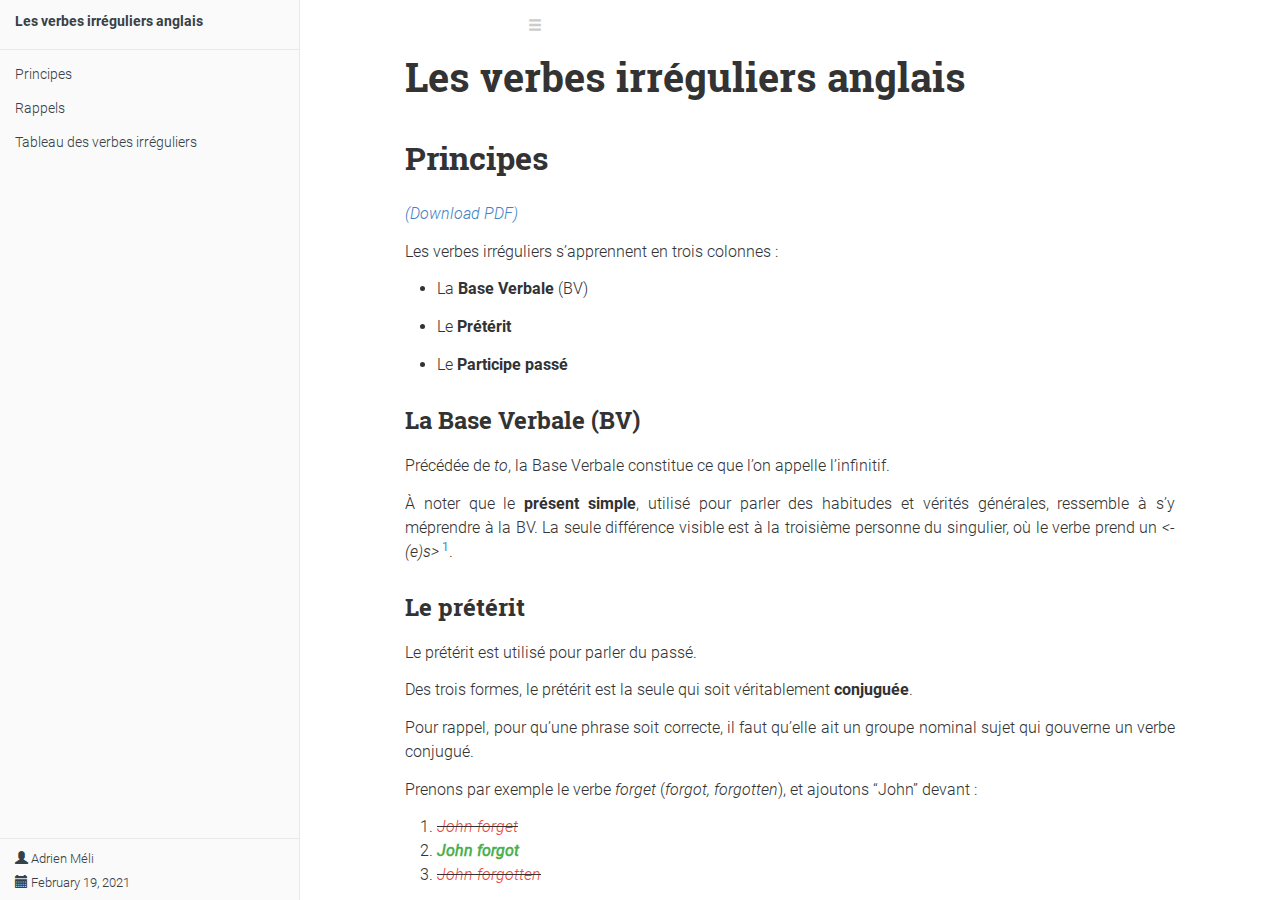
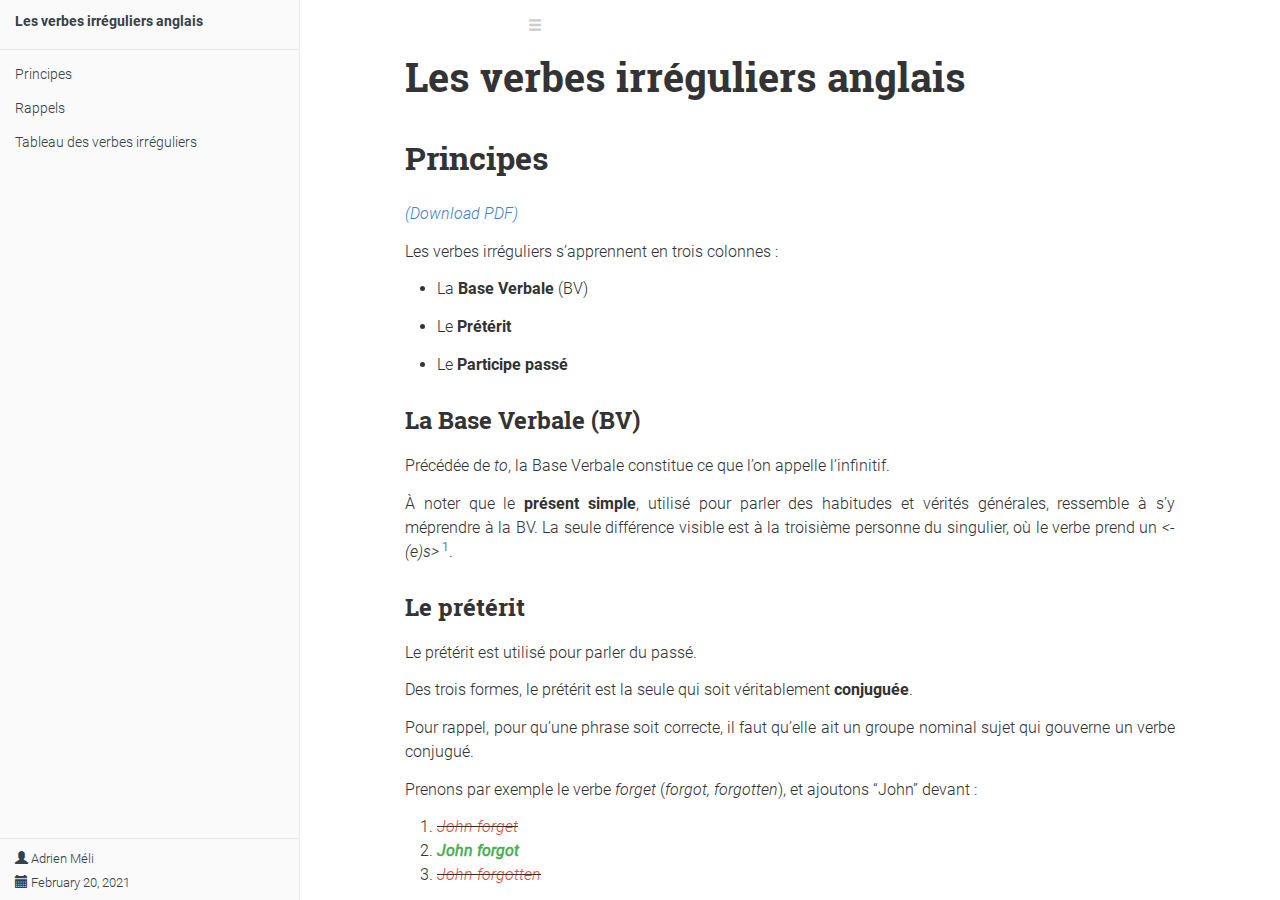
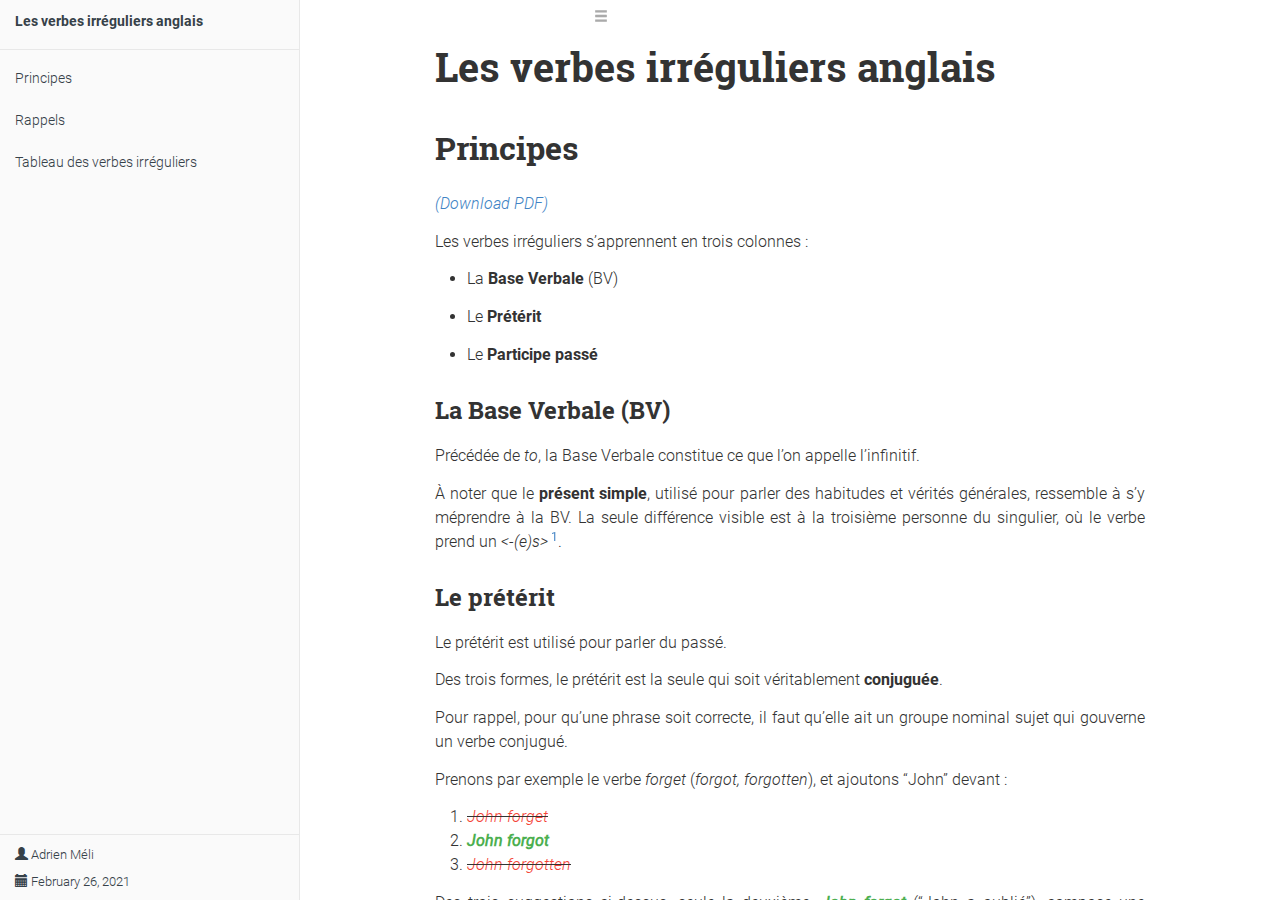
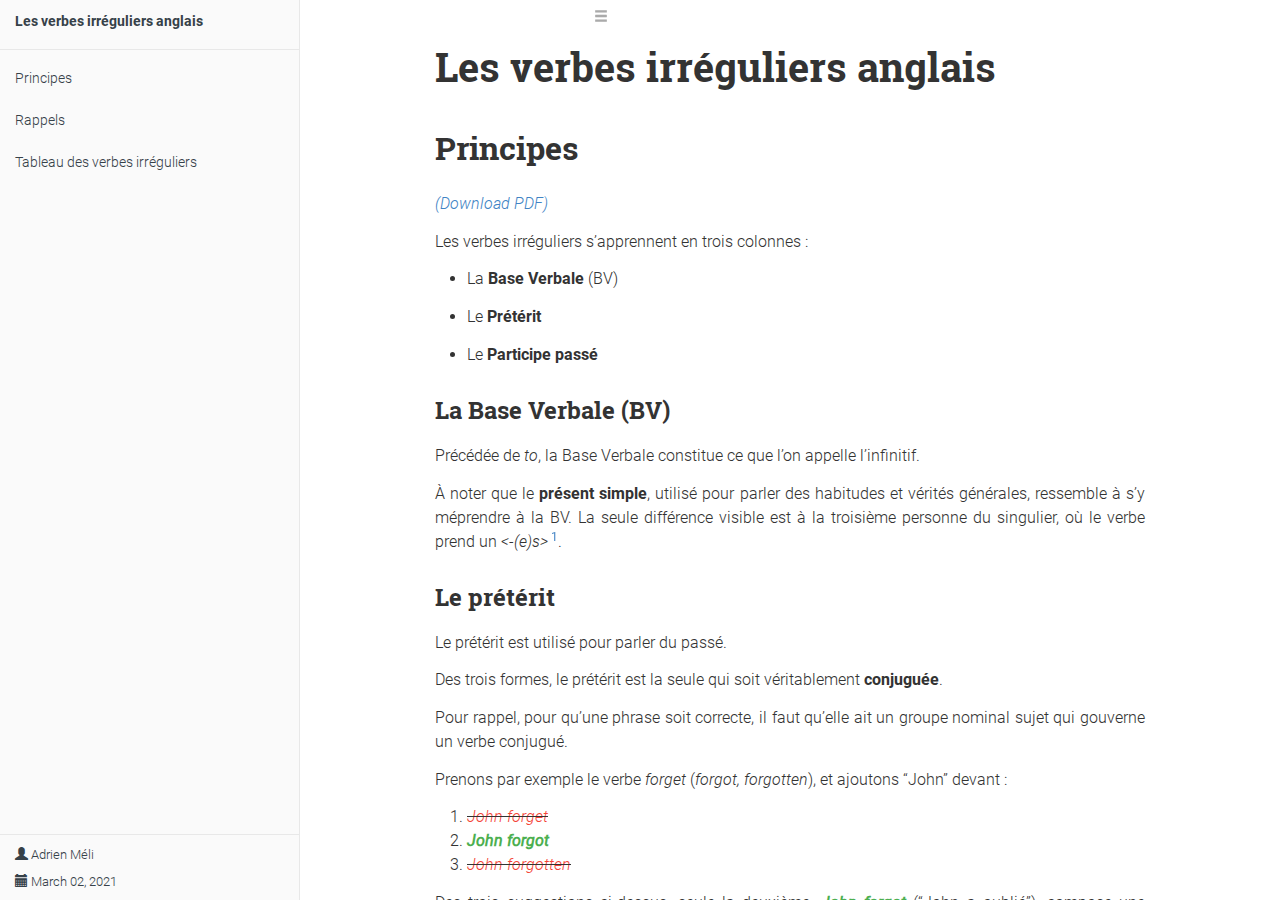
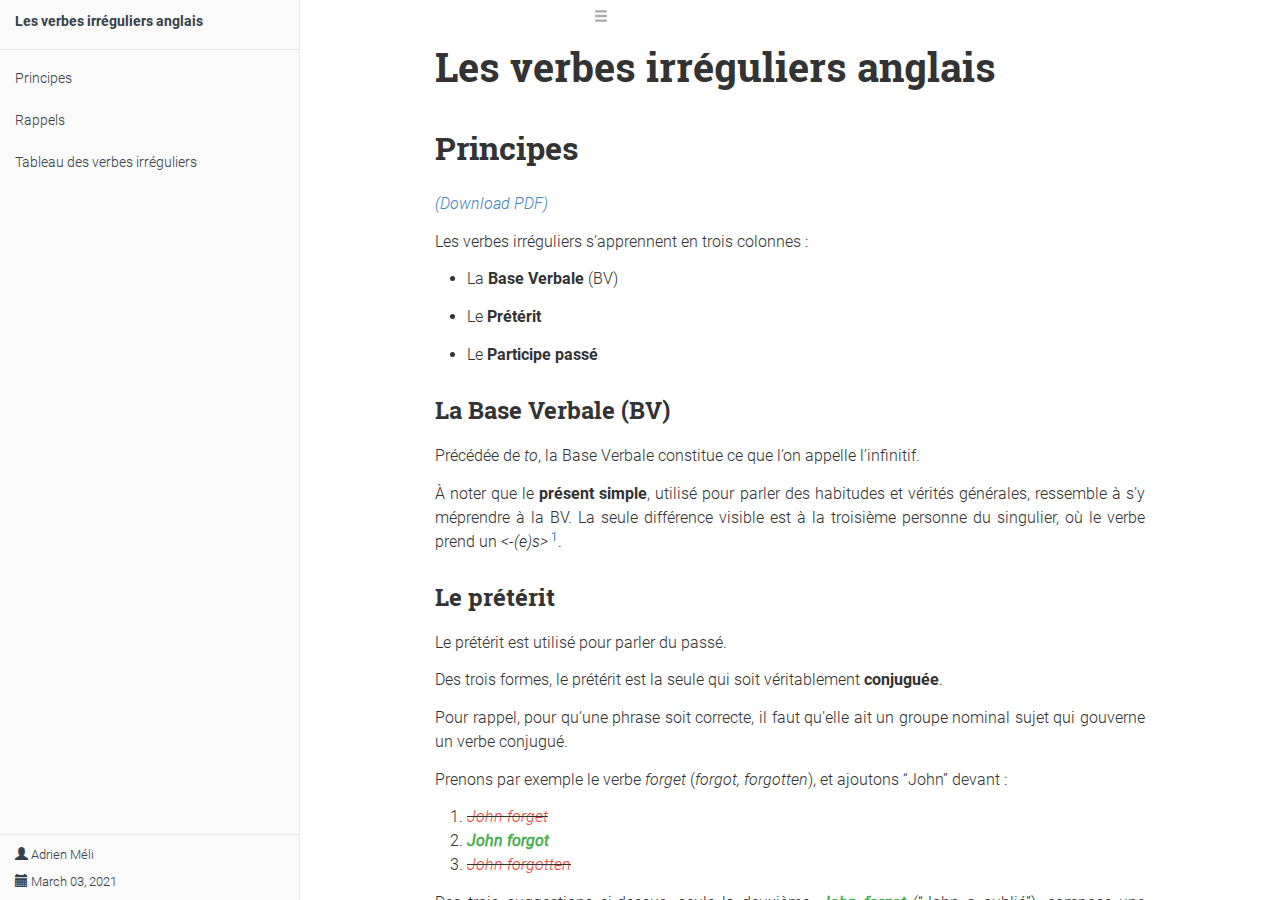
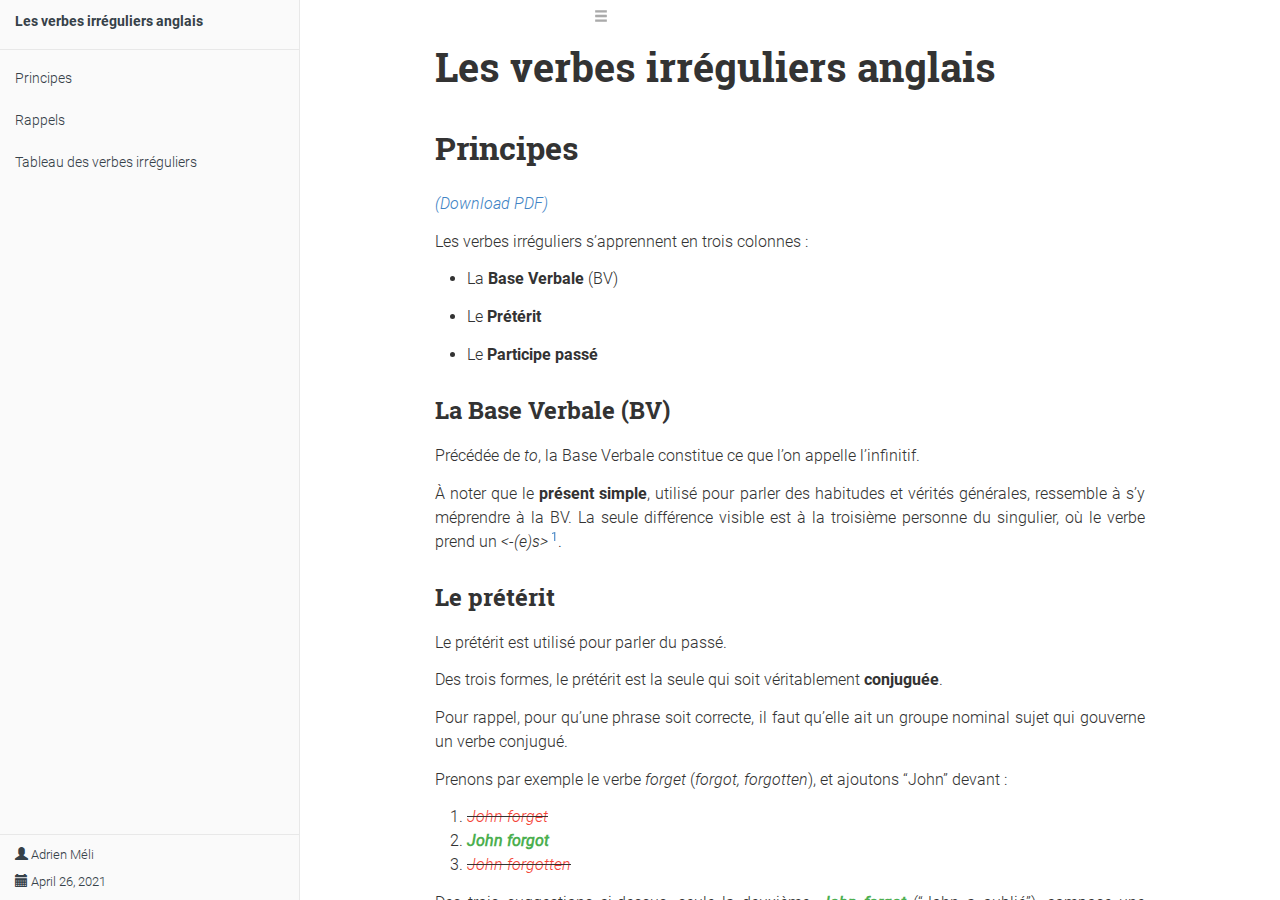
